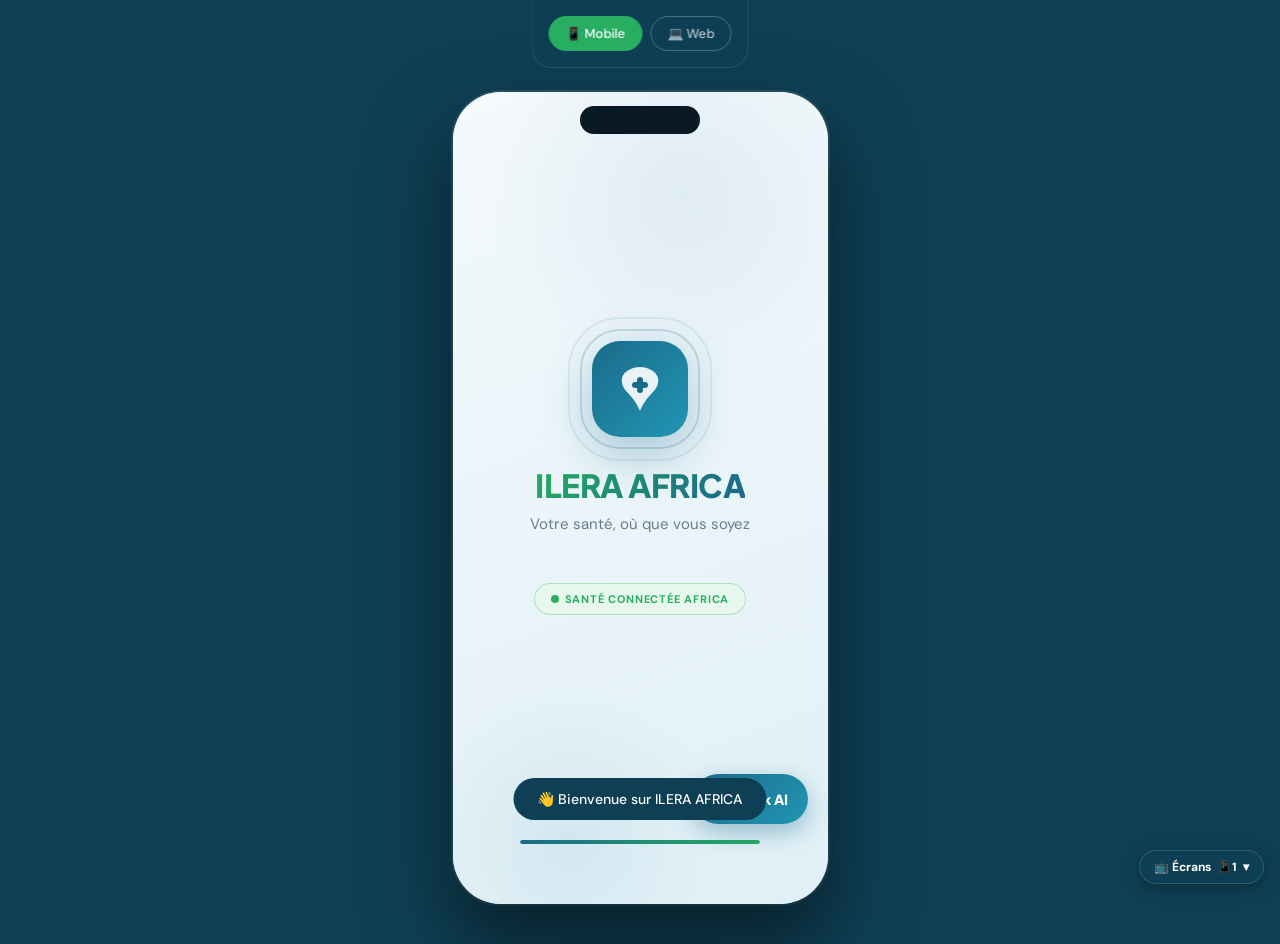
==== index.html @ 20b2994f "correction" ====
<!DOCTYPE html>
<html lang="fr">
<head>
<meta charset="UTF-8">
<meta name="viewport" content="width=device-width, initial-scale=1.0">
<title>ILERA AFRICA</title>
<link href="https://fonts.googleapis.com/css2?family=Plus+Jakarta+Sans:wght@400;500;600;700;800&family=DM+Sans:wght@400;500;600&display=swap" rel="stylesheet">
<style>
  /* ============================================================
     DESIGN TOKENS — ILERA AFRICA v2
  ============================================================ */
  :root {
    /* Brand */
    --primary: #1A6B8A;
    --primary-dark: #0F3F54;
    --primary-light: #E8F4F8;
    --secondary: #27AE60;
    --secondary-light: #E8F7EE;
    --medecin: #0D3B2E;
    --medecin-light: #E8F7EE;
    --livreur: #F39C12;
    --livreur-light: #FEF9EE;
    --alert: #E74C3C;
    --warning: #F39C12;

    /* Surfaces */
    --bg: #F4F9FC;
    --card: #FFFFFF;
    --card-hover: #F8FBFD;

    /* Text */
    --text: #1A2332;
    --text-muted: #6B7A8D;
    --text-light: #A8B4C0;

    /* Borders */
    --border: #E2ECF2;
    --border-strong: #C5D8E4;

    /* Shadows */
    --shadow-xs: 0 1px 4px rgba(0,0,0,0.06);
    --shadow: 0 2px 12px rgba(0,0,0,0.08);
    --shadow-lg: 0 8px 32px rgba(26,107,138,0.15);
    --shadow-xl: 0 16px 48px rgba(0,0,0,0.18);

    /* Spacing scale */
    --sp-1: 4px; --sp-2: 8px; --sp-3: 12px; --sp-4: 16px;
    --sp-5: 20px; --sp-6: 24px; --sp-8: 32px; --sp-10: 40px;

    /* Type scale */
    --text-xs: 10px; --text-sm: 12px; --text-base: 14px;
    --text-md: 16px; --text-lg: 18px; --text-xl: 22px;
    --text-2xl: 28px; --text-3xl: 36px;

    /* Radius */
    --r-sm: 8px; --r-md: 12px; --r-lg: 16px; --r-xl: 20px; --r-full: 9999px;

    /* Transitions */
    --ease: cubic-bezier(0.34,1.56,0.64,1);
    --ease-out: cubic-bezier(0.16,1,0.3,1);
    --dur-fast: 150ms;
    --dur: 250ms;
    --dur-slow: 400ms;

    /* Dark mode base (light default) */
    --dm-bg: #F4F9FC;
    --dm-card: #FFFFFF;
    --dm-text: #1A2332;
    --dm-muted: #6B7A8D;
    --dm-border: #E2ECF2;
    --dm-nav: #0F3F54;
  }

  /* DARK MODE */
  @media (prefers-color-scheme: dark) {
    :root {
      --bg: #0D1117;
      --card: #161B22;
      --card-hover: #1C2128;
      --text: #E6EDF3;
      --text-muted: #8B949E;
      --text-light: #6E7681;
      --border: #30363D;
      --border-strong: #484F58;
      --shadow-xs: 0 1px 4px rgba(0,0,0,0.3);
      --shadow: 0 2px 12px rgba(0,0,0,0.4);
      --shadow-lg: 0 8px 32px rgba(0,0,0,0.5);
      --primary-light: #0D2B38;
      --secondary-light: #0A2418;
      --dm-bg: #0D1117;
      --dm-card: #161B22;
      --dm-text: #E6EDF3;
      --dm-muted: #8B949E;
      --dm-border: #30363D;
      --dm-nav: #010409;
    }
  }

  /* ============================================================
     GLOBAL RESETS + MICRO-INTERACTIONS
  ============================================================ */

  * { box-sizing: border-box; margin: 0; padding: 0; }

  /* ── Global hover & active states ── */
  button { cursor: pointer; }
  button:active { transform: scale(0.97); }

  /* All interactive card-like elements */
  [onclick], [data-nav] {
    cursor: pointer;
    transition: transform var(--dur-fast) var(--ease-out),
                box-shadow var(--dur-fast) ease,
                background var(--dur-fast) ease;
  }
  [onclick]:hover { transform: translateY(-1px); }
  [onclick]:active { transform: scale(0.98); }

  /* All buttons global hover */
  button:hover { filter: brightness(1.06); }

  /* Input focus rings */
  input:focus, select:focus, textarea:focus {
    outline: 2px solid var(--primary);
    outline-offset: 1px;
  }

  /* ── Dark mode surfaces ── */
  @media (prefers-color-scheme: dark) {
    body { background: #010409; }
    .mobile-frame { background: var(--bg); }
    .web-frame { background: var(--bg); }
    .screen { background: var(--bg) !important; }
    .device-switcher { background: rgba(1,4,9,0.96); }
    .screen-nav { background: rgba(1,4,9,0.96); }
    input, select, textarea {
      background: var(--card);
      color: var(--text);
      border-color: var(--border);
    }
  }

  /* ── Skeleton loader animation ── */
  @keyframes shimmer {
    0% { background-position: -400px 0; }
    100% { background-position: 400px 0; }
  }
  .skeleton {
    background: linear-gradient(90deg, var(--border) 25%, var(--card-hover) 50%, var(--border) 75%);
    background-size: 800px 100%;
    animation: shimmer 1.4s ease-in-out infinite;
    border-radius: var(--r-sm);
  }

  /* ── Smooth card hover ── */
  .card-hover-lift {
    transition: transform var(--dur-fast) var(--ease-out), box-shadow var(--dur-fast) ease;
  }
  .card-hover-lift:hover {
    transform: translateY(-2px);
    box-shadow: var(--shadow-lg);
  }

  /* ── Status badges ── */
  .badge-success { background: var(--secondary-light); color: var(--secondary); border-radius: var(--r-full); padding: 3px 10px; font-size: 11px; font-weight: 700; }
  .badge-warning { background: #FEF9EE; color: var(--warning); border-radius: var(--r-full); padding: 3px 10px; font-size: 11px; font-weight: 700; }
  .badge-danger  { background: #FEF0EE; color: var(--alert); border-radius: var(--r-full); padding: 3px 10px; font-size: 11px; font-weight: 700; }
  .badge-info    { background: var(--primary-light); color: var(--primary); border-radius: var(--r-full); padding: 3px 10px; font-size: 11px; font-weight: 700; }

  /* ── Smooth scroll inside screens ── */
  .screen { scroll-behavior: smooth; -webkit-overflow-scrolling: touch; }

  /* ── Pulse dot ── */
  @keyframes blink { 0%,100%{opacity:1} 50%{opacity:0.3} }
  .pulse-dot { animation: blink 1.5s ease-in-out infinite; }

  /* ── Chart bar animation ── */
  @keyframes growBar { from { transform: scaleY(0); } to { transform: scaleY(1); } }
  .chart-bar { transform-origin: bottom; animation: growBar 0.6s var(--ease-out) both; }

  /* ── Modal overlay ── */
  .modal-overlay {
    position: absolute; inset: 0; background: rgba(0,0,0,0.5);
    display: flex; align-items: flex-end; justify-content: center;
    z-index: 500; border-radius: 48px; overflow: hidden;
    opacity: 0; pointer-events: none;
    transition: opacity var(--dur) ease;
  }
  .modal-overlay.open { opacity: 1; pointer-events: all; }
  .modal-sheet {
    background: var(--card); border-radius: 24px 24px 0 0;
    padding: 8px 20px 32px; width: 100%; max-height: 80%;
    overflow-y: auto; transform: translateY(100%);
    transition: transform var(--dur-slow) var(--ease-out);
  }
  .modal-overlay.open .modal-sheet { transform: translateY(0); }
  .modal-handle { width: 36px; height: 4px; background: var(--border); border-radius: 2px; margin: 8px auto 16px; }

  /* ── Swipe gesture indicator ── */
  .swipe-hint { 
    position: absolute; bottom: 90px; left: 50%; transform: translateX(-50%);
    background: rgba(0,0,0,0.5); color: #fff; font-size: 11px; 
    padding: 4px 12px; border-radius: 20px; pointer-events: none;
    animation: fadeInOut 2s ease-in-out forwards;
  }
  @keyframes fadeInOut { 0%{opacity:0} 20%{opacity:1} 80%{opacity:1} 100%{opacity:0} }

  /* ── Premium Medicine Cards ── */
  .med-card-premium {
    background: var(--card);
    border-radius: 20px;
    padding: 16px;
    box-shadow: var(--shadow);
    border: 1px solid var(--border);
    transition: all 0.3s var(--ease-out);
    position: relative;
    overflow: hidden;
  }
  .med-card-premium:hover {
    transform: translateY(-4px);
    box-shadow: 0 12px 32px rgba(26,107,138,0.12);
    border-color: var(--primary);
  }
  .med-card-premium .img-container {
    width: 100%;
    height: 120px;
    background: linear-gradient(135deg, #F4F9FC, #E0F0F7);
    border-radius: 14px;
    display: flex;
    align-items: center;
    justify-content: center;
    margin-bottom: 12px;
  }
  .med-card-premium .price {
    font-family: 'Plus Jakarta Sans', sans-serif;
    font-size: 16px;
    font-weight: 800;
    color: var(--primary);
  }
  .med-card-premium .add-btn {
    position: absolute;
    bottom: 12px;
    right: 12px;
    width: 34px;
    height: 34px;
    background: var(--primary);
    color: #fff;
    border: none;
    border-radius: 10px;
    display: flex;
    align-items: center;
    justify-content: center;
    font-size: 20px;
    box-shadow: 0 4px 12px rgba(26,107,138,0.3);
  }

  /* ── Filter Modal Styles ── */
  .filter-section { margin-bottom: 20px; }
  .filter-label { font-size: 13px; font-weight: 700; color: var(--text); margin-bottom: 10px; display: block; }
  .filter-grid { display: grid; grid-template-columns: 1fr 1fr; gap: 8px; }
  .filter-chip {
    padding: 10px;
    background: var(--bg);
    border: 1.5px solid var(--border);
    border-radius: 12px;
    font-size: 12px;
    font-weight: 600;
    color: var(--text-muted);
    text-align: center;
    cursor: pointer;
    transition: all 0.2s;
  }
  .filter-chip.active {
    background: var(--primary-light);
    border-color: var(--primary);
    color: var(--primary);
  }

  /* ── prefers-reduced-motion ── */
  @media (prefers-reduced-motion: reduce) {
    *, *::before, *::after {
      animation-duration: 0.01ms !important;
      animation-iteration-count: 1 !important;
      transition-duration: 0.01ms !important;
    }
  }


  body {
    font-family: 'DM Sans', sans-serif;
    background: #0F3F54;
    min-height: 100vh;
    display: flex;
    flex-direction: column;
    align-items: center;
  }

  /* ===== DEVICE SWITCHER ===== */
  .device-switcher {
    display: flex;
    gap: 8px;
    padding: 16px;
    z-index: 100;
    position: fixed;
    top: 0;
    left: 50%;
    transform: translateX(-50%);
    background: rgba(15,63,84,0.95);
    border-radius: 0 0 20px 20px;
    backdrop-filter: blur(10px);
    border: 1px solid rgba(255,255,255,0.1);
    border-top: none;
  }

  .switch-btn {
    padding: 8px 16px;
    border-radius: 50px;
    border: 1.5px solid rgba(255,255,255,0.25);
    background: transparent;
    color: rgba(255,255,255,0.7);
    font-family: 'DM Sans', sans-serif;
    font-size: 13px;
    font-weight: 500;
    cursor: pointer;
    transition: all 0.3s;
  }
  .switch-btn.active {
    background: var(--secondary);
    border-color: var(--secondary);
    color: #fff;
  }

  /* ===== SCREEN NAV ===== */
  .screen-nav {
    display: none; /* hidden — replaced by JS-built panel */
  }

  /* ===== SCREEN PICKER (remplace screen-nav) ===== */
  #screen-picker-toggle {
    position: fixed;
    bottom: 16px;
    right: 16px;
    background: rgba(15,63,84,0.96);
    border: 1px solid rgba(255,255,255,0.15);
    color: #fff;
    padding: 8px 14px;
    border-radius: 50px;
    font-family: 'DM Sans', sans-serif;
    font-size: 12px;
    font-weight: 700;
    cursor: pointer;
    z-index: 200;
    backdrop-filter: blur(10px);
    display: flex;
    align-items: center;
    gap: 6px;
    box-shadow: 0 4px 16px rgba(0,0,0,0.3);
    transition: all 0.2s;
  }
  #screen-picker-toggle:hover { background: rgba(26,107,138,0.9); }

  #screen-picker {
    position: fixed;
    bottom: 56px;
    right: 16px;
    width: 380px;
    max-height: 70vh;
    background: rgba(13,20,30,0.97);
    border: 1px solid rgba(255,255,255,0.1);
    border-radius: 16px;
    backdrop-filter: blur(16px);
    z-index: 199;
    display: none;
    flex-direction: column;
    overflow: hidden;
    box-shadow: 0 16px 48px rgba(0,0,0,0.5);
  }
  #screen-picker.open { display: flex; }

  #screen-picker-header {
    padding: 12px 16px;
    border-bottom: 1px solid rgba(255,255,255,0.08);
    display: flex;
    justify-content: space-between;
    align-items: center;
    flex-shrink: 0;
  }
  #screen-picker-header span {
    font-family: 'Plus Jakarta Sans', sans-serif;
    font-size: 13px;
    font-weight: 700;
    color: rgba(255,255,255,0.9);
  }
  #screen-picker-close {
    background: rgba(255,255,255,0.1);
    border: none;
    color: rgba(255,255,255,0.6);
    width: 24px; height: 24px;
    border-radius: 50%;
    cursor: pointer;
    font-size: 12px;
    display: flex; align-items: center; justify-content: center;
  }

  #screen-picker-body {
    overflow-y: auto;
    padding: 12px 14px;
    display: flex;
    flex-direction: column;
    gap: 10px;
  }
  #screen-picker-body::-webkit-scrollbar { width: 4px; }
  #screen-picker-body::-webkit-scrollbar-thumb { background: rgba(255,255,255,0.15); border-radius: 2px; }

  .sp-section-label {
    font-family: 'DM Sans', sans-serif;
    font-size: 10px;
    font-weight: 700;
    color: rgba(255,255,255,0.35);
    letter-spacing: 1px;
    text-transform: uppercase;
    margin-bottom: 2px;
  }
  .sp-dots {
    display: flex;
    flex-wrap: wrap;
    gap: 4px;
  }
  .nav-dot {
    width: 30px;
    height: 30px;
    border-radius: 8px;
    border: 1px solid rgba(255,255,255,0.15);
    background: rgba(255,255,255,0.05);
    color: rgba(255,255,255,0.6);
    font-size: 10px;
    font-weight: 600;
    cursor: pointer;
    transition: all 0.15s;
    display: flex;
    align-items: center;
    justify-content: center;
    font-family: 'DM Sans', sans-serif;
  }
  .nav-dot:hover { background: rgba(26,107,138,0.5); color: #fff; border-color: #1A6B8A; }
  .nav-dot.active {
    background: var(--primary);
    border-color: var(--primary);
    color: #fff;
    box-shadow: 0 0 0 2px rgba(26,107,138,0.4);
  }
  /* couleurs par flow */
  .nav-dot[data-flow="patient"]:hover      { background: rgba(26,107,138,0.5); border-color: #1A6B8A; }
  .nav-dot[data-flow="pharmacist"]:hover   { background: rgba(39,174,96,0.4);  border-color: #27AE60; }
  .nav-dot[data-flow="medecin"]:hover      { background: rgba(13,59,46,0.6);   border-color: #0D3B2E; }
  .nav-dot[data-flow="livreur"]:hover      { background: rgba(243,156,18,0.4); border-color: #F39C12; }
  .nav-dot[data-flow="admin"]:hover        { background: rgba(231,76,60,0.4);  border-color: #E74C3C; }
  .nav-dot[data-flow="technique"]:hover    { background: rgba(139,92,246,0.4); border-color: #8B5CF6; }

  /* ===== VIEWPORT ===== */
  .viewport {
    margin-top: 72px;
    margin-bottom: 20px;
    display: flex;
    justify-content: center;
    align-items: center;
    min-height: calc(100vh - 144px);
    padding: 20px;
  }

  /* ===== MOBILE FRAME ===== */
  .mobile-frame {
    width: 375px;
    height: 812px;
    background: var(--bg);
    border-radius: 48px;
    overflow: hidden;
    position: relative;
    box-shadow: 0 40px 80px rgba(0,0,0,0.5), 0 0 0 2px rgba(255,255,255,0.1), inset 0 0 0 2px rgba(0,0,0,0.3);
    flex-shrink: 0;
  }

  .mobile-frame::before {
    content: '';
    position: absolute;
    top: 14px;
    left: 50%;
    transform: translateX(-50%);
    width: 120px;
    height: 28px;
    background: #0a1a24;
    border-radius: 50px;
    z-index: 200;
  }

  /* ===== WEB FRAME ===== */
  .web-frame {
    width: min(1200px, calc(100vw - 40px));
    height: 800px;
    background: var(--bg);
    border-radius: 16px;
    overflow: hidden;
    position: relative;
    box-shadow: 0 40px 80px rgba(0,0,0,0.5);
    flex-shrink: 0;
  }

  .web-browser-bar {
    height: 44px;
    background: #1e2a35;
    display: flex;
    align-items: center;
    padding: 0 16px;
    gap: 8px;
    flex-shrink: 0;
  }
  .browser-dot { width: 12px; height: 12px; border-radius: 50%; }
  .browser-dot.red { background: #FF5F56; }
  .browser-dot.yellow { background: #FFBD2E; }
  .browser-dot.green { background: #27C93F; }
  .browser-url {
    flex: 1;
    height: 26px;
    background: rgba(255,255,255,0.08);
    border-radius: 6px;
    margin: 0 8px;
    display: flex;
    align-items: center;
    padding: 0 10px;
    color: rgba(255,255,255,0.5);
    font-size: 12px;
    font-family: 'DM Sans', sans-serif;
  }
  .browser-content {
    height: calc(100% - 44px);
    overflow-y: auto;
    overflow-x: hidden;
  }

  /* ===== SCREENS CONTAINER ===== */
  .screen {
    display: none;
    width: 100%;
    height: 100%;
    overflow-y: auto;
    overflow-x: hidden;
    position: relative;
  }
  .screen.active { display: flex; flex-direction: column; overflow: hidden; }

  /* ========================================
     SCREEN 1 — SPLASH
  ======================================== */
  #screen1 {
    background: linear-gradient(160deg, #F4F9FC 0%, #E0F0F7 100%);
    justify-content: center;
    align-items: center;
  }

  .splash-container {
    display: flex;
    flex-direction: column;
    align-items: center;
    justify-content: center;
    height: 100%;
    padding: 40px 32px;
    position: relative;
  }

  .splash-bg-circle {
    position: absolute;
    border-radius: 50%;
    background: radial-gradient(circle, rgba(26,107,138,0.08) 0%, transparent 70%);
  }
  .splash-bg-circle.c1 { width: 400px; height: 400px; top: -100px; right: -100px; }
  .splash-bg-circle.c2 { width: 300px; height: 300px; bottom: -80px; left: -80px; }

  .splash-logo-wrap {
    position: relative;
    margin-bottom: 28px;
  }

  .splash-logo-icon {
    width: 96px;
    height: 96px;
    background: linear-gradient(135deg, var(--primary) 0%, #2196B3 100%);
    border-radius: 28px;
    display: flex;
    align-items: center;
    justify-content: center;
    box-shadow: 0 16px 48px rgba(26,107,138,0.35);
    animation: logoFloat 3s ease-in-out infinite;
  }

  @keyframes logoFloat {
    0%, 100% { transform: translateY(0); }
    50% { transform: translateY(-8px); }
  }

  .splash-logo-icon svg { width: 52px; height: 52px; }

  .splash-pulse {
    position: absolute;
    inset: -12px;
    border-radius: 40px;
    border: 2px solid rgba(26,107,138,0.2);
    animation: pulse 2s ease-in-out infinite;
  }
  .splash-pulse:nth-child(2) {
    inset: -24px;
    border-radius: 52px;
    animation-delay: 0.5s;
    border-color: rgba(26,107,138,0.1);
  }

  @keyframes pulse {
    0% { opacity: 0; transform: scale(0.95); }
    50% { opacity: 1; }
    100% { opacity: 0; transform: scale(1.05); }
  }

  .splash-brand {
    font-family: 'Plus Jakarta Sans', sans-serif;
    font-size: 32px;
    font-weight: 800;
    color: var(--primary);
    letter-spacing: -0.5px;
    margin-bottom: 8px;
  }

  .splash-tagline {
    font-size: 15px;
    color: var(--text-muted);
    text-align: center;
    line-height: 1.5;
    max-width: 220px;
    margin-bottom: 48px;
  }

  .splash-badge {
    display: flex;
    align-items: center;
    gap: 6px;
    background: var(--secondary-light);
    border: 1.5px solid rgba(39,174,96,0.3);
    border-radius: 50px;
    padding: 8px 16px;
    margin-bottom: 40px;
  }
  .splash-badge-dot { width: 8px; height: 8px; background: var(--secondary); border-radius: 50%; }
  .splash-badge span { font-size: 11px; font-weight: 700; color: var(--secondary); letter-spacing: 0.8px; }

  .splash-loader {
    width: 240px;
    height: 4px;
    background: rgba(26,107,138,0.12);
    border-radius: 50px;
    overflow: hidden;
    position: absolute;
    bottom: 60px;
  }
  .splash-loader-bar {
    height: 100%;
    background: linear-gradient(90deg, var(--primary), var(--secondary));
    border-radius: 50px;
    animation: loadBar 2.5s ease-in-out infinite;
  }
  @keyframes loadBar {
    0% { width: 0%; }
    70% { width: 90%; }
    100% { width: 100%; }
  }

  /* ========================================
     SCREEN 2/3/4 — ONBOARDING
  ======================================== */
  .onboarding-screen {
    background: #fff;
    height: 100%;
    display: flex;
    flex-direction: column;
  }

  .onboarding-header {
    display: flex;
    justify-content: space-between;
    align-items: center;
    padding: 60px 24px 0;
  }

  .skip-btn {
    font-size: 14px;
    color: var(--text-muted);
    background: none;
    border: none;
    cursor: pointer;
    font-family: 'DM Sans', sans-serif;
    font-weight: 500;
    padding: 4px 8px;
  }

  .ob-logo {
    font-family: 'Plus Jakarta Sans', sans-serif;
    font-size: 16px;
    font-weight: 700;
    color: var(--primary);
  }

  .onboarding-illustration {
    flex: 1;
    display: flex;
    align-items: center;
    justify-content: center;
    padding: 24px;
    position: relative;
  }

  .ob-illus-bg {
    width: 240px;
    height: 240px;
    border-radius: 50%;
    background: var(--primary-light);
    display: flex;
    align-items: center;
    justify-content: center;
    position: relative;
    overflow: hidden;
  }

  .ob-illus-bg::before {
    content: '';
    position: absolute;
    inset: 0;
    background: radial-gradient(circle at 30% 30%, rgba(26,107,138,0.15) 0%, transparent 60%);
  }

  .ob-illus-svg { width: 140px; height: 140px; }

  .onboarding-content {
    padding: 0 32px 24px;
  }

  .ob-title {
    font-family: 'Plus Jakarta Sans', sans-serif;
    font-size: 26px;
    font-weight: 800;
    color: var(--text);
    line-height: 1.25;
    margin-bottom: 12px;
  }

  .ob-subtitle {
    font-size: 15px;
    color: var(--text-muted);
    line-height: 1.6;
    margin-bottom: 32px;
  }

  .ob-dots {
    display: flex;
    gap: 8px;
    justify-content: center;
    margin-bottom: 24px;
  }

  .ob-dot {
    height: 8px;
    border-radius: 50px;
    background: rgba(26,107,138,0.15);
    transition: all 0.4s cubic-bezier(0.34,1.56,0.64,1);
  }
  .ob-dot.active { background: var(--primary); width: 24px; }
  .ob-dot:not(.active) { width: 8px; }

  .ob-btn {
    width: 100%;
    padding: 16px;
    background: linear-gradient(135deg, var(--primary) 0%, #2196B3 100%);
    color: #fff;
    border: none;
    border-radius: 50px;
    font-family: 'Plus Jakarta Sans', sans-serif;
    font-size: 16px;
    font-weight: 700;
    cursor: pointer;
    transition: all 0.3s;
    box-shadow: 0 8px 24px rgba(26,107,138,0.35);
    display: flex;
    align-items: center;
    justify-content: center;
    gap: 8px;
  }
  .ob-btn:hover { transform: translateY(-2px); box-shadow: 0 12px 32px rgba(26,107,138,0.45); }
  .ob-btn:active { transform: translateY(0); }

  .ob-btn.secondary {
    background: linear-gradient(135deg, var(--secondary) 0%, #2ecc71 100%);
    box-shadow: 0 8px 24px rgba(39,174,96,0.35);
  }

  /* Float decorations */
  .ob-float {
    position: absolute;
    border-radius: 50%;
    animation: floatAround 4s ease-in-out infinite;
  }
  @keyframes floatAround {
    0%, 100% { transform: translate(0,0) rotate(0deg); }
    33% { transform: translate(5px,-8px) rotate(5deg); }
    66% { transform: translate(-5px,5px) rotate(-5deg); }
  }

  /* ========================================
     SCREEN 5 — LOGIN
  ======================================== */
  .login-screen {
    background: linear-gradient(180deg, var(--primary-light) 0%, #fff 40%);
    height: 100%;
    overflow-y: auto;
    display: flex;
    flex-direction: column;
  }

  .login-top {
    padding: 70px 32px 32px;
    text-align: center;
  }

  .login-logo {
    display: inline-flex;
    align-items: center;
    gap: 10px;
    margin-bottom: 28px;
  }

  .login-logo-icon {
    width: 44px;
    height: 44px;
    background: linear-gradient(135deg, var(--primary), #2196B3);
    border-radius: 14px;
    display: flex;
    align-items: center;
    justify-content: center;
  }

  .login-logo-text {
    font-family: 'Plus Jakarta Sans', sans-serif;
    font-size: 20px;
    font-weight: 800;
    color: var(--primary);
  }

  .login-title {
    font-family: 'Plus Jakarta Sans', sans-serif;
    font-size: 22px;
    font-weight: 700;
    color: var(--text);
    line-height: 1.3;
    margin-bottom: 6px;
  }

  .login-subtitle {
    font-size: 14px;
    color: var(--text-muted);
  }

  .login-form {
    padding: 0 24px 24px;
    flex: 1;
  }

  .field-group {
    margin-bottom: 16px;
  }

  .field-label {
    font-size: 12px;
    font-weight: 600;
    color: var(--text-muted);
    letter-spacing: 0.5px;
    text-transform: uppercase;
    margin-bottom: 6px;
    display: block;
  }

  .field-wrap {
    position: relative;
  }

  .field-prefix {
    position: absolute;
    left: 16px;
    top: 50%;
    transform: translateY(-50%);
    font-size: 14px;
    font-weight: 600;
    color: var(--primary);
    background: var(--primary-light);
    padding: 4px 8px;
    border-radius: 6px;
  }

  .field-input {
    width: 100%;
    padding: 15px 16px;
    background: #fff;
    border: 1.5px solid var(--border);
    border-radius: 14px;
    font-family: 'DM Sans', sans-serif;
    font-size: 15px;
    color: var(--text);
    outline: none;
    transition: all 0.3s;
    appearance: none;
  }
  .field-input.with-prefix { padding-left: 72px; }
  .field-input:focus {
    border-color: var(--primary);
    box-shadow: 0 0 0 4px rgba(26,107,138,0.1);
  }
  .field-input::placeholder { color: rgba(107,122,141,0.5); }

  .otp-wrap {
    display: flex;
    gap: 8px;
  }
  .otp-input {
    width: 44px;
    height: 52px;
    background: #fff;
    border: 1.5px solid var(--border);
    border-radius: 12px;
    font-family: 'Plus Jakarta Sans', sans-serif;
    font-size: 20px;
    font-weight: 700;
    color: var(--primary);
    text-align: center;
    outline: none;
    transition: all 0.3s;
    flex-shrink: 0;
  }
  .otp-input:focus {
    border-color: var(--primary);
    box-shadow: 0 0 0 4px rgba(26,107,138,0.1);
    transform: scale(1.05);
  }

  .resend-link {
    font-size: 13px;
    color: var(--primary);
    text-decoration: none;
    font-weight: 600;
    display: block;
    text-align: right;
    margin-top: 8px;
    cursor: pointer;
  }

  .cta-btn {
    width: 100%;
    padding: 17px;
    background: linear-gradient(135deg, var(--primary) 0%, #2196B3 100%);
    color: #fff;
    border: none;
    border-radius: 50px;
    font-family: 'Plus Jakarta Sans', sans-serif;
    font-size: 16px;
    font-weight: 700;
    cursor: pointer;
    margin-top: 8px;
    margin-bottom: 20px;
    box-shadow: 0 8px 24px rgba(26,107,138,0.3);
    transition: all 0.3s;
    position: relative;
    overflow: hidden;
  }
  .cta-btn::after {
    content: '';
    position: absolute;
    inset: 0;
    background: linear-gradient(135deg, transparent 0%, rgba(255,255,255,0.1) 100%);
  }
  .cta-btn:hover { transform: translateY(-2px); box-shadow: 0 12px 32px rgba(26,107,138,0.4); }
  .cta-btn:active { transform: translateY(0); }

  .login-link {
    text-align: center;
    font-size: 14px;
    color: var(--text-muted);
    margin-bottom: 12px;
  }
  .login-link a {
    color: var(--primary);
    font-weight: 600;
    text-decoration: none;
    cursor: pointer;
  }

  .legal-note {
    text-align: center;
    font-size: 11px;
    color: rgba(107,122,141,0.7);
    padding: 0 8px;
    line-height: 1.6;
  }
  .legal-note a { color: var(--primary); text-decoration: none; }

  /* ======== WEB SCREENS ======== */
  .web-screen {
    display: none;
    height: 100%;
    flex-direction: column;
    background: var(--bg);
    overflow: hidden;
  }
  .web-screen.active { display: flex; }

  /* WEB LANDING */
  .web-nav {
    background: #fff;
    height: 64px;
    display: flex;
    align-items: center;
    padding: 0 48px;
    border-bottom: 1px solid var(--border);
    flex-shrink: 0;
    gap: 32px;
    position: sticky;
    top: 0;
    z-index: 10;
  }

  .web-nav-logo {
    display: flex;
    align-items: center;
    gap: 10px;
    margin-right: auto;
  }

  .web-nav-logo-icon {
    width: 36px;
    height: 36px;
    background: linear-gradient(135deg, var(--primary), #2196B3);
    border-radius: 10px;
    display: flex;
    align-items: center;
    justify-content: center;
  }

  .web-nav-logo-text {
    font-family: 'Plus Jakarta Sans', sans-serif;
    font-size: 18px;
    font-weight: 800;
    color: var(--primary);
  }

  .web-nav-link {
    font-size: 14px;
    font-weight: 500;
    color: var(--text-muted);
    text-decoration: none;
    cursor: pointer;
    transition: color 0.2s;
  }
  .web-nav-link:hover { color: var(--primary); }

  .web-nav-btn {
    padding: 10px 24px;
    background: linear-gradient(135deg, var(--primary), #2196B3);
    color: #fff;
    border: none;
    border-radius: 50px;
    font-family: 'DM Sans', sans-serif;
    font-size: 14px;
    font-weight: 600;
    cursor: pointer;
    transition: all 0.3s;
    box-shadow: 0 4px 12px rgba(26,107,138,0.25);
  }
  .web-nav-btn:hover { transform: translateY(-1px); }

  .web-body { flex: 1; overflow-y: auto; }

  /* Hero */
  .hero {
    display: grid;
    grid-template-columns: 1fr 1fr;
    gap: 60px;
    padding: 80px 80px 60px;
    background: linear-gradient(135deg, var(--bg) 0%, #E0F0F7 100%);
    min-height: 480px;
    align-items: center;
    position: relative;
    overflow: hidden;
  }

  .hero::before {
    content: '';
    position: absolute;
    top: -100px;
    right: 200px;
    width: 400px;
    height: 400px;
    border-radius: 50%;
    background: radial-gradient(circle, rgba(26,107,138,0.08) 0%, transparent 70%);
  }

  .hero-badge {
    display: inline-flex;
    align-items: center;
    gap: 6px;
    background: var(--secondary-light);
    border: 1.5px solid rgba(39,174,96,0.3);
    border-radius: 50px;
    padding: 6px 14px;
    margin-bottom: 20px;
  }
  .hero-badge-dot { width: 7px; height: 7px; background: var(--secondary); border-radius: 50%; animation: blink 1.5s ease-in-out infinite; }
  @keyframes blink { 0%,100%{opacity:1}50%{opacity:0.3} }
  .hero-badge span { font-size: 12px; font-weight: 700; color: var(--secondary); letter-spacing: 0.5px; }

  .hero-title {
    font-family: 'Plus Jakarta Sans', sans-serif;
    font-size: 42px;
    font-weight: 800;
    color: var(--text);
    line-height: 1.15;
    letter-spacing: -0.5px;
    margin-bottom: 18px;
  }
  .hero-title span { color: var(--primary); }

  .hero-sub {
    font-size: 17px;
    color: var(--text-muted);
    line-height: 1.65;
    margin-bottom: 36px;
    max-width: 420px;
  }

  .hero-btns { display: flex; gap: 12px; align-items: center; flex-wrap: wrap; }

  .hero-cta {
    padding: 16px 32px;
    background: linear-gradient(135deg, var(--primary), #2196B3);
    color: #fff;
    border: none;
    border-radius: 50px;
    font-family: 'Plus Jakarta Sans', sans-serif;
    font-size: 15px;
    font-weight: 700;
    cursor: pointer;
    box-shadow: 0 8px 24px rgba(26,107,138,0.35);
    transition: all 0.3s;
    display: flex;
    align-items: center;
    gap: 8px;
  }
  .hero-cta:hover { transform: translateY(-2px); box-shadow: 0 12px 32px rgba(26,107,138,0.45); }

  .hero-ghost {
    padding: 14px 28px;
    background: transparent;
    color: var(--primary);
    border: 2px solid var(--primary);
    border-radius: 50px;
    font-family: 'DM Sans', sans-serif;
    font-size: 15px;
    font-weight: 600;
    cursor: pointer;
    transition: all 0.3s;
  }
  .hero-ghost:hover { background: var(--primary-light); }

  .hero-visual {
    display: flex;
    justify-content: center;
    align-items: center;
    position: relative;
  }

  .hero-phone-mockup {
    width: 220px;
    height: 400px;
    background: linear-gradient(160deg, var(--primary) 0%, var(--primary-dark) 100%);
    border-radius: 36px;
    box-shadow: 0 32px 64px rgba(26,107,138,0.4), 0 0 0 8px rgba(26,107,138,0.1);
    position: relative;
    display: flex;
    align-items: center;
    justify-content: center;
    overflow: hidden;
  }

  .hero-phone-inner {
    width: 90%;
    height: 90%;
    background: var(--bg);
    border-radius: 28px;
    padding: 16px;
    display: flex;
    flex-direction: column;
    gap: 8px;
  }

  .phone-ui-bar {
    height: 28px;
    background: var(--primary);
    border-radius: 8px;
    opacity: 0.9;
  }

  .phone-ui-card {
    background: #fff;
    border-radius: 10px;
    padding: 8px;
    box-shadow: 0 2px 8px rgba(0,0,0,0.06);
  }

  .phone-ui-line {
    height: 8px;
    border-radius: 4px;
    background: rgba(26,107,138,0.15);
    margin-bottom: 4px;
  }
  .phone-ui-line:last-child { width: 60%; }

  .hero-float-card {
    position: absolute;
    background: #fff;
    border-radius: 16px;
    padding: 12px 16px;
    box-shadow: 0 8px 24px rgba(0,0,0,0.12);
    display: flex;
    align-items: center;
    gap: 10px;
    animation: floatCard 3s ease-in-out infinite;
  }
  @keyframes floatCard {
    0%,100%{transform:translateY(0)}
    50%{transform:translateY(-8px)}
  }

  .hero-float-card.fc1 { top: 20px; right: -20px; animation-delay: 0s; }
  .hero-float-card.fc2 { bottom: 40px; left: -20px; animation-delay: 1s; }

  .fc-icon { width: 36px; height: 36px; border-radius: 10px; display: flex; align-items: center; justify-content: center; font-size: 18px; }
  .fc-icon.green { background: var(--secondary-light); }
  .fc-icon.blue { background: var(--primary-light); }
  .fc-text { font-size: 12px; }
  .fc-text strong { display: block; font-family: 'Plus Jakarta Sans', sans-serif; font-weight: 700; color: var(--text); }
  .fc-text span { color: var(--text-muted); }

  /* Features */
  .features-row {
    display: grid;
    grid-template-columns: repeat(3, 1fr);
    gap: 1px;
    background: var(--border);
    border-top: 1px solid var(--border);
  }

  .feature-item {
    background: #fff;
    padding: 36px 40px;
    display: flex;
    align-items: flex-start;
    gap: 20px;
  }

  .feature-icon {
    width: 52px;
    height: 52px;
    border-radius: 16px;
    display: flex;
    align-items: center;
    justify-content: center;
    font-size: 24px;
    flex-shrink: 0;
  }
  .feature-icon.blue { background: var(--primary-light); }
  .feature-icon.green { background: var(--secondary-light); }
  .feature-icon.orange { background: rgba(243,156,18,0.1); }

  .feature-text h3 {
    font-family: 'Plus Jakarta Sans', sans-serif;
    font-size: 16px;
    font-weight: 700;
    color: var(--text);
    margin-bottom: 6px;
  }
  .feature-text p { font-size: 14px; color: var(--text-muted); line-height: 1.5; }

  /* CTA Banner */
  .cta-banner {
    background: linear-gradient(135deg, var(--primary-dark) 0%, var(--primary) 100%);
    padding: 56px 80px;
    display: flex;
    justify-content: space-between;
    align-items: center;
    gap: 32px;
  }
  .cta-banner-text h2 {
    font-family: 'Plus Jakarta Sans', sans-serif;
    font-size: 28px;
    font-weight: 800;
    color: #fff;
    margin-bottom: 8px;
  }
  .cta-banner-text p { color: rgba(255,255,255,0.7); font-size: 15px; }
  .cta-banner-btn {
    padding: 16px 36px;
    background: #fff;
    color: var(--primary);
    border: none;
    border-radius: 50px;
    font-family: 'Plus Jakarta Sans', sans-serif;
    font-size: 15px;
    font-weight: 700;
    cursor: pointer;
    white-space: nowrap;
    transition: all 0.3s;
    box-shadow: 0 8px 24px rgba(0,0,0,0.2);
  }
  .cta-banner-btn:hover { transform: translateY(-2px); }

  /* Web Footer */
  .web-footer {
    background: var(--primary-dark);
    padding: 32px 80px;
    display: flex;
    justify-content: space-between;
    align-items: center;
  }
  .web-footer-logo {
    font-family: 'Plus Jakarta Sans', sans-serif;
    font-size: 16px;
    font-weight: 800;
    color: #fff;
  }
  .web-footer p { font-size: 13px; color: rgba(255,255,255,0.4); margin-top: 4px; }
  .web-footer-links { display: flex; gap: 24px; }
  .web-footer-links a { font-size: 13px; color: rgba(255,255,255,0.5); text-decoration: none; cursor: pointer; }
  .web-footer-links a:hover { color: #fff; }

  /* WEB LOGIN */
  .web-login-wrap {
    flex: 1;
    display: flex;
    align-items: center;
    justify-content: center;
    padding: 40px;
    background: linear-gradient(135deg, var(--primary-light) 0%, #fff 60%);
    position: relative;
    overflow: hidden;
  }

  .web-login-deco {
    position: absolute;
    border-radius: 50%;
    border: 2px solid rgba(26,107,138,0.1);
  }
  .web-login-deco.d1 { width: 400px; height: 400px; top: -150px; right: -100px; }
  .web-login-deco.d2 { width: 250px; height: 250px; bottom: -80px; left: -60px; }

  .web-login-card {
    background: #fff;
    border-radius: 24px;
    padding: 48px;
    width: 480px;
    box-shadow: 0 24px 64px rgba(26,107,138,0.12);
    position: relative;
    z-index: 1;
  }

  .web-login-icon {
    width: 56px;
    height: 56px;
    background: var(--primary-light);
    border-radius: 16px;
    display: flex;
    align-items: center;
    justify-content: center;
    margin-bottom: 24px;
  }

  .web-login-title {
    font-family: 'Plus Jakarta Sans', sans-serif;
    font-size: 28px;
    font-weight: 800;
    color: var(--text);
    margin-bottom: 6px;
  }

  .web-login-sub {
    font-size: 15px;
    color: var(--text-muted);
    margin-bottom: 32px;
    line-height: 1.5;
  }

  .web-field-group { margin-bottom: 20px; }
  .web-field-label {
    font-size: 13px;
    font-weight: 600;
    color: var(--text);
    margin-bottom: 8px;
    display: block;
  }
  .web-field-input {
    width: 100%;
    padding: 14px 18px;
    background: var(--bg);
    border: 1.5px solid var(--border);
    border-radius: 12px;
    font-family: 'DM Sans', sans-serif;
    font-size: 15px;
    color: var(--text);
    outline: none;
    transition: all 0.3s;
  }
  .web-field-input:focus {
    border-color: var(--primary);
    background: #fff;
    box-shadow: 0 0 0 4px rgba(26,107,138,0.08);
  }

  .web-field-row { display: flex; gap: 12px; align-items: center; justify-content: space-between; }
  .web-forgot { font-size: 13px; color: var(--primary); font-weight: 600; text-decoration: none; cursor: pointer; }

  .web-otp-label { font-size: 13px; font-weight: 600; color: var(--text); margin-bottom: 10px; display: block; }
  .web-otp-wrap { display: flex; gap: 10px; }
  .web-otp-box {
    width: 56px;
    height: 60px;
    background: var(--bg);
    border: 1.5px solid var(--border);
    border-radius: 12px;
    font-family: 'Plus Jakarta Sans', sans-serif;
    font-size: 22px;
    font-weight: 700;
    color: var(--primary);
    text-align: center;
    outline: none;
    transition: all 0.3s;
  }
  .web-otp-box:focus {
    border-color: var(--primary);
    box-shadow: 0 0 0 4px rgba(26,107,138,0.1);
    transform: scale(1.05);
  }

  .web-ssl-badge {
    display: flex;
    align-items: center;
    gap: 8px;
    background: var(--secondary-light);
    border-radius: 10px;
    padding: 10px 14px;
    margin: 20px 0;
  }
  .web-ssl-badge span { font-size: 13px; color: var(--secondary); font-weight: 600; }

  .web-cta {
    width: 100%;
    padding: 16px;
    background: linear-gradient(135deg, var(--primary), #2196B3);
    color: #fff;
    border: none;
    border-radius: 50px;
    font-family: 'Plus Jakarta Sans', sans-serif;
    font-size: 16px;
    font-weight: 700;
    cursor: pointer;
    box-shadow: 0 8px 24px rgba(26,107,138,0.3);
    margin-bottom: 20px;
    transition: all 0.3s;
  }
  .web-cta:hover { transform: translateY(-2px); box-shadow: 0 12px 32px rgba(26,107,138,0.4); }

  .web-login-footer {
    text-align: center;
    font-size: 14px;
    color: var(--text-muted);
    margin-bottom: 20px;
  }
  .web-login-footer a { color: var(--primary); font-weight: 600; text-decoration: none; cursor: pointer; }

  .web-badges {
    display: flex;
    gap: 12px;
    justify-content: center;
  }
  .web-badge-item {
    display: flex;
    align-items: center;
    gap: 5px;
    font-size: 11px;
    color: var(--text-muted);
    background: var(--bg);
    padding: 6px 12px;
    border-radius: 50px;
    border: 1px solid var(--border);
  }

  /* ===== TOAST ===== */
  .toast {
    position: fixed;
    bottom: 80px;
    left: 50%;
    transform: translateX(-50%) translateY(20px);
    background: var(--primary-dark);
    color: #fff;
    padding: 12px 24px;
    border-radius: 50px;
    font-size: 14px;
    font-weight: 500;
    z-index: 9999;
    opacity: 0;
    transition: all 0.4s cubic-bezier(0.34,1.56,0.64,1);
    white-space: nowrap;
    pointer-events: none;
  }
  .toast.show {
    opacity: 1;
    transform: translateX(-50%) translateY(0);
  }

  /* ===== ANIMATIONS ===== */
  .screen.active { animation: screenIn 0.4s cubic-bezier(0.34,1.56,0.64,1); }
  @keyframes screenIn {
    from { opacity: 0; transform: scale(0.97); }
    to { opacity: 1; transform: scale(1); }
  }

  /* Scrollbar */
  ::-webkit-scrollbar { width: 4px; }
  ::-webkit-scrollbar-track { background: transparent; }
  ::-webkit-scrollbar-thumb { background: rgba(26,107,138,0.2); border-radius: 2px; }
  /* ── Brand Cool Style ── */
  .brand-cool {
    background: linear-gradient(135deg, #27AE60 0%, #1A6B8A 50%, #F39C12 100%);
    background-size: 200% auto;
    -webkit-background-clip: text;
    -webkit-text-fill-color: transparent;
    background-clip: text;
    text-fill-color: transparent;
    font-weight: 800;
    letter-spacing: -0.5px;
    animation: shine 5s linear infinite;
  }
  @keyframes shine {
    to { background-position: 200% center; }
  }

  /* Safety Reset to prevent drifting and rogue visibility */
  .mobile-frame, .web-frame { position: relative; overflow: hidden; }
  .screen, .web-screen {
    position: absolute !important;
    top: 0; left: 0;
    width: 100% !important;
    height: 100% !important;
    margin: 0 !important;
    padding: 0 !important;
    box-sizing: border-box;
    display: none !important;
    background: var(--bg);
  }
  .screen.active, .web-screen.active {
    display: flex !important;
    flex-direction: column;
  }

</style>

</head>
<body>

<!-- DEVICE SWITCHER -->
<div class="device-switcher">
  <button class="switch-btn active" onclick="setDevice('mobile')">📱 Mobile</button>
  <button class="switch-btn" onclick="setDevice('web')">💻 Web</button>
</div>

<!-- SCREEN PICKER TOGGLE -->
<button id="screen-picker-toggle" onclick="toggleScreenPicker()">
  📺 Écrans <span id="sp-current">·1</span> ▾
</button>

<!-- SCREEN PICKER PANEL — built by JS -->
<div id="screen-picker"></div>

<!-- VIEWPORT -->
<div class="viewport" id="viewport">

  <!-- ====== MOBILE FRAME ====== -->
  <div class="mobile-frame" id="mobileFrame">

    <!-- SCREEN 1 — SPLASH -->
    <div class="screen active" id="screen1" data-device="mobile">
      <div class="splash-container">
        <div class="splash-bg-circle c1"></div>
        <div class="splash-bg-circle c2"></div>
        <div class="splash-logo-wrap">
          <div class="splash-pulse"></div>
          <div class="splash-pulse"></div>
          <div class="splash-logo-icon">
            <svg viewBox="0 0 52 52" fill="none" xmlns="http://www.w3.org/2000/svg">
              <path d="M26 4C18 4 10 8 8 15C7 22 10 26 14 30C18 34 24 42 26 48C28 42 34 34 38 30C42 26 45 22 44 15C42 8 34 4 26 4Z" fill="white" opacity="0.9"/>
              <rect x="23" y="14" width="6" height="16" rx="3" fill="#1A6B8A"/>
              <rect x="18" y="19" width="16" height="6" rx="3" fill="#1A6B8A"/>
            </svg>
          </div>
        </div>
        <div class="splash-brand brand-cool">ILERA AFRICA</div>
        <div class="splash-tagline">Votre santé, où que vous soyez</div>
        <div class="splash-badge">
          <div class="splash-badge-dot"></div>
          <span>SANTÉ CONNECTÉE AFRICA</span>
        </div>
        <div class="splash-loader">
          <div class="splash-loader-bar"></div>
        </div>
      </div>
    </div>

    <!-- SCREEN 2 — ONBOARDING 1/3 -->
    <div class="screen" id="screen2" data-device="mobile">
      <div class="onboarding-screen">
        <div class="onboarding-header">
          <div class="ob-logo brand-cool">ILERA AFRICA</div>
          <button class="skip-btn" onclick="goToScreen(8)">Ignorer</button>
        </div>
        <div class="onboarding-illustration">
          <div class="ob-illus-bg">
            <svg class="ob-illus-svg" viewBox="0 0 140 140" fill="none" xmlns="http://www.w3.org/2000/svg">
              <!-- Phone -->
              <rect x="35" y="20" width="70" height="100" rx="12" fill="white" stroke="#1A6B8A" stroke-width="2.5"/>
              <rect x="42" y="30" width="56" height="72" rx="6" fill="#F4F9FC"/>
              <!-- Prescription lines -->
              <rect x="48" y="38" width="35" height="4" rx="2" fill="#1A6B8A" opacity="0.4"/>
              <rect x="48" y="46" width="44" height="3" rx="1.5" fill="#1A6B8A" opacity="0.25"/>
              <rect x="48" y="52" width="38" height="3" rx="1.5" fill="#1A6B8A" opacity="0.25"/>
              <rect x="48" y="58" width="42" height="3" rx="1.5" fill="#1A6B8A" opacity="0.25"/>
              <!-- Camera icon -->
              <circle cx="95" cy="85" r="18" fill="#27AE60"/>
              <rect x="88" y="80" width="14" height="10" rx="3" fill="white"/>
              <circle cx="95" cy="85" r="4" fill="#27AE60"/>
              <rect x="91" y="77" width="8" height="3" rx="1.5" fill="white"/>
              <!-- Scan lines -->
              <line x1="42" y1="68" x2="98" y2="68" stroke="#1A6B8A" stroke-width="2" stroke-dasharray="4 2" opacity="0.5"/>
              <!-- Stars -->
              <circle cx="25" cy="35" r="4" fill="#F39C12" opacity="0.6"/>
              <circle cx="118" cy="50" r="3" fill="#27AE60" opacity="0.5"/>
              <circle cx="20" cy="90" r="5" fill="#1A6B8A" opacity="0.3"/>
            </svg>
          </div>
        </div>
        <div class="onboarding-content">
          <h1 class="ob-title">Téléversez votre ordonnance</h1>
          <p class="ob-subtitle">Prenez simplement une photo de votre ordonnance médicale pour commencer.</p>
          <div class="ob-dots">
            <div class="ob-dot active"></div>
            <div class="ob-dot"></div>
            <div class="ob-dot"></div>
            <div class="ob-dot"></div>
            <div class="ob-dot"></div>
            <div class="ob-dot"></div>
          </div>
          <button class="ob-btn" onclick="goToScreen(3)">
            Suivant
            <svg width="18" height="18" viewBox="0 0 24 24" fill="none"><path d="M5 12h14M13 6l6 6-6 6" stroke="white" stroke-width="2.5" stroke-linecap="round" stroke-linejoin="round"/></svg>
          </button>
        </div>
      </div>
    </div>

    <!-- SCREEN 3 — ONBOARDING 2/3 -->
    <div class="screen" id="screen3" data-device="mobile">
      <div class="onboarding-screen">
        <div class="onboarding-header">
          <div class="ob-logo brand-cool">ILERA AFRICA</div>
          <button class="skip-btn" onclick="goToScreen(8)">Ignorer</button>
        </div>
        <div class="onboarding-illustration">
          <div class="ob-illus-bg" style="background: #E8F7EE;">
            <svg class="ob-illus-svg" viewBox="0 0 140 140" fill="none" xmlns="http://www.w3.org/2000/svg">
              <!-- Doctor context -->
              <circle cx="70" cy="42" r="22" fill="#1A6B8A" opacity="0.2"/>
              <circle cx="70" cy="38" r="16" fill="#1A6B8A"/>
              <circle cx="70" cy="34" r="10" fill="#AED6E8"/>
              <!-- Coat -->
              <path d="M45 100 Q45 70 70 70 Q95 70 95 100 L95 115 L45 115 Z" fill="white"/>
              <!-- Stethoscope around neck -->
              <path d="M60 75 Q60 85 70 85 Q80 85 80 75" stroke="#6B7A8D" stroke-width="2" fill="none"/>
              <circle cx="80" cy="72" r="3" fill="#6B7A8D"/>
              <!-- Cross badge -->
              <circle cx="100" cy="52" r="20" fill="#27AE60"/>
              <rect x="95" y="44" width="10" height="16" rx="4" fill="white"/>
              <rect x="92" y="47" width="16" height="10" rx="4" fill="white"/>
              <!-- Shield -->
              <path d="M70 85 L55 90 L55 105 Q55 115 70 120 Q85 115 85 105 L85 90 Z" fill="#E8F7EE" stroke="#27AE60" stroke-width="2"/>
              <path d="M63 102 L67 106 L77 96" stroke="#27AE60" stroke-width="3" stroke-linecap="round" stroke-linejoin="round"/>
            </svg>
          </div>
        </div>
        <div class="onboarding-content">
          <h1 class="ob-title">Validée par un médecin</h1>
          <p class="ob-subtitle">Chaque ordonnance est vérifiée par un professionnel diplômé pour votre sécurité.</p>
          <div class="ob-dots">
            <div class="ob-dot"></div>
            <div class="ob-dot active"></div>
            <div class="ob-dot"></div>
            <div class="ob-dot"></div>
            <div class="ob-dot"></div>
            <div class="ob-dot"></div>
          </div>
          <button class="ob-btn" onclick="goToScreen(4)">
            Suivant
            <svg width="18" height="18" viewBox="0 0 24 24" fill="none"><path d="M5 12h14M13 6l6 6-6 6" stroke="white" stroke-width="2.5" stroke-linecap="round" stroke-linejoin="round"/></svg>
          </button>
        </div>
      </div>
    </div>

    <!-- SCREEN 3B — ONBOARDING 3/4 (Pharmacien) -->
    <div class="screen" id="screen4" data-device="mobile">
      <div class="onboarding-screen">
        <div class="onboarding-header">
          <div class="ob-logo brand-cool">ILERA AFRICA</div>
          <button class="skip-btn" onclick="goToScreen(8)">Ignorer</button>
        </div>
        <div class="onboarding-illustration">
          <div class="ob-illus-bg" style="background: #E8F4F8;">
            <svg class="ob-illus-svg" viewBox="0 0 140 140" fill="none" xmlns="http://www.w3.org/2000/svg">
              <!-- Pharmacy context -->
              <rect x="25" y="30" width="90" height="90" rx="8" fill="white" stroke="#1A6B8A" stroke-width="2"/>
              <rect x="35" y="45" width="70" height="20" rx="4" fill="#F4F9FC"/>
              <rect x="40" y="52" width="40" height="6" rx="3" fill="#1A6B8A" opacity="0.4"/>
              <!-- Shelf items -->
              <rect x="35" y="75" width="15" height="25" rx="3" fill="#2196B3" opacity="0.5"/>
              <rect x="55" y="75" width="15" height="25" rx="3" fill="#27AE60" opacity="0.5"/>
              <rect x="75" y="75" width="15" height="25" rx="3" fill="#F39C12" opacity="0.5"/>
              <!-- Pharmacy Cross -->
              <circle cx="105" cy="100" r="22" fill="#27AE60"/>
              <path d="M105 88 V112 M93 100 H117" stroke="white" stroke-width="6" stroke-linecap="round"/>
            </svg>
          </div>
        </div>
        <div class="onboarding-content">
          <h1 class="ob-title">Validée par un pharmacien</h1>
          <p class="ob-subtitle">Votre pharmacien prépare vos médicaments et vérifie les interactions pour votre sécurité.</p>
          <div class="ob-dots">
            <div class="ob-dot"></div>
            <div class="ob-dot"></div>
            <div class="ob-dot active"></div>
            <div class="ob-dot"></div>
            <div class="ob-dot"></div>
            <div class="ob-dot"></div>
          </div>
          <button class="ob-btn" onclick="goToScreen(5)">
            Suivant
            <svg width="18" height="18" viewBox="0 0 24 24" fill="none"><path d="M5 12h14M13 6l6 6-6 6" stroke="white" stroke-width="2.5" stroke-linecap="round" stroke-linejoin="round"/></svg>
          </button>
        </div>
      </div>
    </div>

    <!-- SCREEN 5 — ONBOARDING 4/5 (Préparation) -->
    <div class="screen" id="screen5" data-device="mobile">
      <div class="onboarding-screen">
        <div class="onboarding-header">
          <div class="ob-logo brand-cool">ILERA AFRICA</div>
          <button class="skip-btn" onclick="goToScreen(8)">Ignorer</button>
        </div>
        <div class="onboarding-illustration">
          <div class="ob-illus-bg" style="background: #FFF9E6;">
            <svg class="ob-illus-svg" viewBox="0 0 140 140" fill="none" xmlns="http://www.w3.org/2000/svg">
              <!-- Basket/Bag context -->
              <path d="M30 50 L110 50 L100 110 L40 110 Z" fill="white" stroke="#F39C12" stroke-width="2"/>
              <path d="M50 50 Q50 30 70 30 Q90 30 90 50" stroke="#F39C12" stroke-width="2.5" fill="none"/>
              <!-- Items inside -->
              <rect x="50" y="60" width="12" height="30" rx="3" fill="#27AE60"/>
              <rect x="65" y="65" width="15" height="25" rx="4" fill="#1A6B8A"/>
              <rect x="85" y="70" width="10" height="20" rx="2" fill="#F39C12"/>
              <!-- Seal/Label -->
              <circle cx="70" cy="110" r="12" fill="#27AE60"/>
              <path d="M65 110 L68 113 L75 106" stroke="white" stroke-width="2.5" stroke-linecap="round" stroke-linejoin="round"/>
            </svg>
          </div>
        </div>
        <div class="onboarding-content">
          <h1 class="ob-title">Préparation en cours</h1>
          <p class="ob-subtitle">Votre commande est soigneusement préparée et scellée par nos pharmaciens agréés.</p>
          <div class="ob-dots">
            <div class="ob-dot"></div>
            <div class="ob-dot"></div>
            <div class="ob-dot"></div>
            <div class="ob-dot active"></div>
            <div class="ob-dot"></div>
            <div class="ob-dot"></div>
          </div>
          <button class="ob-btn" onclick="goToScreen(7)">
            Suivant
            <svg width="18" height="18" viewBox="0 0 24 24" fill="none"><path d="M5 12h14M13 6l6 6-6 6" stroke="white" stroke-width="2.5" stroke-linecap="round" stroke-linejoin="round"/></svg>
          </button>
        </div>
      </div>
    </div>




    <!-- SCREEN 6 — ONBOARDING 5/6 (Livreur) -->
    <div class="screen" id="screen6" data-device="mobile">
      <div class="onboarding-screen">
        <div class="onboarding-header">
          <div class="ob-logo brand-cool">ILERA AFRICA</div>
          <button class="skip-btn" onclick="goToScreen(8)">Ignorer</button>
        </div>
        <div class="onboarding-illustration">
          <div class="ob-illus-bg" style="background: #E8F4F8;">
            <svg class="ob-illus-svg" viewBox="0 0 140 140" fill="none" xmlns="http://www.w3.org/2000/svg">
              <!-- Pharmacy background hint -->
              <rect x="20" y="30" width="100" height="80" rx="4" fill="#E2ECF2" opacity="0.4"/>
              <!-- Courier picking up -->
              <rect x="70" y="55" width="45" height="45" rx="8" fill="#1A6B8A"/>
              <circle cx="92" cy="45" r="12" fill="#1A6B8A"/>
              <rect x="75" y="65" width="35" height="25" rx="4" fill="white" opacity="0.2"/>
              <!-- The Package -->
              <rect x="35" y="75" width="30" height="30" rx="4" fill="#27AE60"/>
              <path d="M40 85 H60 M40 95 H55" stroke="white" stroke-width="2" opacity="0.5"/>
              <!-- Hand off movement -->
              <path d="M25 90 L35 90" stroke="#27AE60" stroke-width="3" stroke-linecap="round"/>
              <path d="M20 98 L30 98" stroke="#F39C12" stroke-width="3" stroke-linecap="round"/>
            </svg>
          </div>
        </div>
        <div class="onboarding-content">
          <h1 class="ob-title">Prise en charge livreur</h1>
          <p class="ob-subtitle">Dès que votre commande est prête, un livreur dédié récupère votre colis à la pharmacie.</p>
          <div class="ob-dots">
            <div class="ob-dot"></div>
            <div class="ob-dot"></div>
            <div class="ob-dot"></div>
            <div class="ob-dot"></div>
            <div class="ob-dot active"></div>
            <div class="ob-dot"></div>
          </div>
          <button class="ob-btn" onclick="goToScreen(7)">
            Suivant
            <svg width="18" height="18" viewBox="0 0 24 24" fill="none"><path d="M5 12h14M13 6l6 6-6 6" stroke="white" stroke-width="2.5" stroke-linecap="round" stroke-linejoin="round"/></svg>
          </button>
        </div>
      </div>
    </div>

    <!-- SCREEN 7 — ONBOARDING 6/6 -->

    <div class="screen" id="screen7" data-device="mobile">
      <div class="onboarding-screen">
        <div class="onboarding-header">
          <div class="ob-logo brand-cool">ILERA AFRICA</div>
          <div></div>
        </div>
        <div class="onboarding-illustration">
          <div class="ob-illus-bg" style="background: rgba(243,156,18,0.1);">
            <svg class="ob-illus-svg" viewBox="0 0 140 140" fill="none" xmlns="http://www.w3.org/2000/svg">
              <!-- Road -->
              <rect x="10" y="90" width="120" height="20" rx="4" fill="#E2ECF2"/>
              <rect x="45" y="97" width="15" height="6" rx="3" fill="white"/>
              <rect x="65" y="97" width="15" height="6" rx="3" fill="white"/>
              <!-- Scooter body -->
              <ellipse cx="90" cy="88" rx="30" ry="10" fill="#1A6B8A"/>
              <rect x="65" y="72" width="50" height="20" rx="8" fill="#1A6B8A"/>
              <!-- Wheels -->
              <circle cx="68" cy="95" r="10" fill="#1A2332"/>
              <circle cx="68" cy="95" r="5" fill="#6B7A8D"/>
              <circle cx="105" cy="95" r="10" fill="#1A2332"/>
              <circle cx="105" cy="95" r="5" fill="#6B7A8D"/>
              <!-- Box -->
              <rect x="100" y="60" width="30" height="28" rx="6" fill="#27AE60"/>
              <rect x="105" y="68" width="20" height="12" rx="3" fill="#E8F7EE"/>
              <!-- Cross on box -->
              <rect x="112" y="70" width="6" height="8" rx="2" fill="#27AE60"/>
              <rect x="110" y="72" width="10" height="4" rx="2" fill="#27AE60"/>
              <!-- Speed lines -->
              <line x1="30" y1="78" x2="55" y2="78" stroke="#1A6B8A" stroke-width="2.5" stroke-linecap="round" opacity="0.4"/>
              <line x1="20" y1="85" x2="50" y2="85" stroke="#1A6B8A" stroke-width="2" stroke-linecap="round" opacity="0.3"/>
              <!-- House -->
              <rect x="12" y="55" width="35" height="35" rx="4" fill="white" stroke="#E2ECF2" stroke-width="2"/>
              <path d="M8 60 L29 40 L50 60 Z" fill="#1A6B8A"/>
              <rect x="22" y="70" width="14" height="20" rx="3" fill="#E8F4F8"/>
            </svg>
          </div>
        </div>
        <div class="onboarding-content">
          <h1 class="ob-title">Livraison à domicile</h1>
          <p class="ob-subtitle">Recevez vos médicaments directement chez vous, rapidement et en toute sécurité.</p>
          <div class="ob-dots">
            <div class="ob-dot"></div>
            <div class="ob-dot"></div>
            <div class="ob-dot"></div>
            <div class="ob-dot"></div>
            <div class="ob-dot"></div>
            <div class="ob-dot active"></div>
          </div>
          <button class="ob-btn secondary" onclick="goToScreen(8)">
            Commencer
            <svg width="18" height="18" viewBox="0 0 24 24" fill="none"><path d="M5 12h14M13 6l6 6-6 6" stroke="white" stroke-width="2.5" stroke-linecap="round" stroke-linejoin="round"/></svg>
          </button>
        </div>
      </div>
    </div>

    <!-- SCREEN 5 — LOGIN -->
    <div class="screen" id="screen8" data-device="mobile">
      <div class="login-screen">
        <div class="login-top">
          <div class="login-logo">
            <div class="login-logo-icon">
              <svg width="24" height="24" viewBox="0 0 52 52" fill="none">
                <path d="M26 4C18 4 10 8 8 15C7 22 10 26 14 30C18 34 24 42 26 48C28 42 34 34 38 30C42 26 45 22 44 15C42 8 34 4 26 4Z" fill="white" opacity="0.9"/>
                <rect x="23" y="14" width="6" height="16" rx="3" fill="#1A6B8A"/>
                <rect x="18" y="19" width="16" height="6" rx="3" fill="#1A6B8A"/>
              </svg>
            </div>
            <div class="login-logo-text brand-cool">ILERA AFRICA</div>
          </div>
          <h1 class="login-title">Bienvenue dans votre<br>sanctuaire de santé</h1>
          <p class="login-subtitle">Connectez-vous pour accéder à votre espace</p>
        </div>
        <div class="login-form">
          <div class="field-group">
            <label class="field-label">Numéro de téléphone</label>
            <div class="field-wrap">
              <span class="field-prefix">+225</span>
              <input class="field-input with-prefix" type="tel" placeholder="07 00 00 00 00" maxlength="10" oninput="this.value=this.value.replace(/[^0-9]/g,'')">
            </div>
          </div>
          <div class="field-group">
            <label class="field-label">Code reçu par SMS</label>
            <div class="otp-wrap" id="otpWrap">
              <input class="otp-input" type="text" maxlength="1" oninput="otpNext(this)" onkeydown="otpBack(event,this)" inputmode="numeric">
              <input class="otp-input" type="text" maxlength="1" oninput="otpNext(this)" onkeydown="otpBack(event,this)" inputmode="numeric">
              <input class="otp-input" type="text" maxlength="1" oninput="otpNext(this)" onkeydown="otpBack(event,this)" inputmode="numeric">
              <input class="otp-input" type="text" maxlength="1" oninput="otpNext(this)" onkeydown="otpBack(event,this)" inputmode="numeric">
              <input class="otp-input" type="text" maxlength="1" oninput="otpNext(this)" onkeydown="otpBack(event,this)" inputmode="numeric">
              <input class="otp-input" type="text" maxlength="1" oninput="otpNext(this)" onkeydown="otpBack(event,this)" inputmode="numeric">
            </div>
            <a class="resend-link" onclick="showToast('✉️ Nouveau code envoyé par SMS ✓')">Renvoyer le code</a>
          </div>
          <div style="display:flex;gap:12px;margin-top:8px;margin-bottom:20px;">
            <button class="cta-btn" style="flex:1;margin:0;" onclick="handleLogin()">Se connecter</button>
            <button style="width:54px;height:54px;border-radius:14px;border:1.5px solid rgba(26,107,138,0.2);background:var(--primary-light);color:var(--primary);display:flex;align-items:center;justify-content:center;cursor:pointer;transition:all 0.3s;box-shadow:0 4px 12px rgba(26,107,138,0.1);" onclick="showToast('Authentification biométrique...')">
              <svg xmlns="http://www.w3.org/2000/svg" width="28" height="28" viewBox="0 0 24 24" fill="none" stroke="currentColor" stroke-width="2" stroke-linecap="round" stroke-linejoin="round" class="lucide lucide-fingerprint"><path d="M2 12C2 6.5 6.5 2 12 2a10 10 0 0 1 8 4"/><path d="M5 19.5C5.5 18 6 15 6 12a6 6 0 0 1 .34-2"/><path d="M8.65 22c.21-.66.45-1.32.57-2"/><path d="M11.5 22c.19-.92.36-1.85.36-2.8v-5"/><path d="M14.5 22c-.16-1.5-.2-2.5-.2-4"/><path d="M17.5 22c.3-1.6.46-3.2.46-4.8A5.2 5.2 0 0 0 12.5 12h-1"/><path d="M9 16c-.3-1.6-.46-3.2-.46-4.8A4.2 4.2 0 0 1 12.5 7h1"/><path d="M22 16.5c-.3-1-.6-2-.9-3"/></svg>
            </button>
          </div>
          <p class="login-link">Pas encore de compte ? <a onclick="goToScreen(9)">Créer un compte</a></p>
          <div style="margin-top:16px;padding-top:16px;border-top:1.5px solid #E2ECF2;text-align:center;">
             <div style="font-size:24px;margin-bottom:8px;">⚕️</div>
             <p style="font-size:13px;color:var(--text-muted);font-weight:500;line-height:1.6;">Professionnel ? <br><a onclick="setDevice('web'); setTimeout(() => goToWebScreen('wscreen1'), 100);" style="color:var(--primary);cursor:pointer;font-weight:700;text-decoration:none;">Inscrivez-vous sur notre plateforme web</a><br> pour rejoindre le réseau.</p>
          </div>
          <p class="legal-note">En vous connectant, vous acceptez nos <a href="#">Conditions d'utilisation</a> et notre <a href="#">Politique de confidentialité</a></p>
        </div>
      </div>
    </div>


    <!-- SCREEN 6 — PATIENT REGISTRATION -->
    <div class="screen" id="screen9" data-device="mobile">
      <div style="height:100%;overflow-y:auto;background:#F4F9FC;padding-bottom:32px;">
        <div style="background:linear-gradient(160deg,#1A6B8A,#0F3F54);padding:52px 24px 32px;text-align:center;position:relative;overflow:hidden;">
          <div style="position:absolute;top:-40px;right:-40px;width:140px;height:140px;background:rgba(255,255,255,0.06);border-radius:50%;"></div>
          <div style="position:absolute;bottom:-20px;left:-30px;width:100px;height:100px;background:rgba(39,174,96,0.15);border-radius:50%;"></div>
          <div style="width:52px;height:52px;background:rgba(255,255,255,0.15);border-radius:16px;display:flex;align-items:center;justify-content:center;margin:0 auto 16px;backdrop-filter:blur(10px);">
            <svg width="28" height="28" viewBox="0 0 52 52" fill="none"><path d="M26 4C18 4 10 8 8 15C7 22 10 26 14 30C18 34 24 42 26 48C28 42 34 34 38 30C42 26 45 22 44 15C42 8 34 4 26 4Z" fill="white" opacity="0.9"/><rect x="23" y="14" width="6" height="16" rx="3" fill="#1A6B8A"/><rect x="18" y="19" width="16" height="6" rx="3" fill="#1A6B8A"/></svg>
          </div>
          <div style="font-family:'Plus Jakarta Sans',sans-serif;font-size:13px;font-weight:700;color:rgba(255,255,255,0.7);letter-spacing:1px;margin-bottom:6px;">ILERA AFRICA</div>
          <h1 style="font-family:'Plus Jakarta Sans',sans-serif;font-size:24px;font-weight:800;color:#fff;margin-bottom:6px;">Rejoignez-nous</h1>
          <p style="font-size:14px;color:rgba(255,255,255,0.7);">Créez votre profil santé sécurisé</p>
        </div>
        <div style="padding:24px 20px;display:flex;flex-direction:column;gap:14px;">
          <div>
            <label style="font-size:12px;font-weight:600;color:#6B7A8D;text-transform:uppercase;letter-spacing:0.5px;display:block;margin-bottom:6px;">Nom Complet</label>
            <input type="text" placeholder="Moussa Koné" value="Moussa Koné" style="width:100%;padding:14px 16px;background:#fff;border:1.5px solid #E2ECF2;border-radius:12px;font-size:15px;color:#1A2332;font-family:'DM Sans',sans-serif;outline:none;">
          </div>
          <div>
            <label style="font-size:12px;font-weight:600;color:#6B7A8D;text-transform:uppercase;letter-spacing:0.5px;display:block;margin-bottom:6px;">Téléphone</label>
            <div style="display:flex;gap:8px;">
              <div style="padding:14px 12px;background:#fff;border:1.5px solid #E2ECF2;border-radius:12px;font-size:14px;font-weight:700;color:#1A6B8A;white-space:nowrap;">+225</div>
              <input type="tel" placeholder="07 00 00 00 00" style="flex:1;padding:14px 16px;background:#fff;border:1.5px solid #E2ECF2;border-radius:12px;font-size:15px;color:#1A2332;font-family:'DM Sans',sans-serif;outline:none;">
            </div>
          </div>
          <div style="display:grid;grid-template-columns:1fr 1fr;gap:12px;">
            <div>
              <label style="font-size:12px;font-weight:600;color:#6B7A8D;text-transform:uppercase;letter-spacing:0.5px;display:block;margin-bottom:6px;">Âge</label>
              <input type="number" placeholder="32" value="32" style="width:100%;padding:14px 16px;background:#fff;border:1.5px solid #E2ECF2;border-radius:12px;font-size:15px;color:#1A2332;font-family:'DM Sans',sans-serif;outline:none;">
            </div>
            <div>
              <label style="font-size:12px;font-weight:600;color:#6B7A8D;text-transform:uppercase;letter-spacing:0.5px;display:block;margin-bottom:6px;">Groupe Sanguin <span style="font-size:10px;font-weight:400;color:#A0AEC0;text-transform:none;letter-spacing:0;">(facultatif)</span></label>
              <select style="width:100%;padding:14px 12px;background:#fff;border:1.5px solid #E2ECF2;border-radius:12px;font-size:15px;color:#1A2332;font-family:'DM Sans',sans-serif;outline:none;-webkit-appearance:none;">
                <option value="" style="color:#A0AEC0;">Non renseigné</option><option>A+</option><option>A-</option><option>B+</option><option>B-</option><option>AB+</option><option>AB-</option><option>O+</option><option>O-</option>
              </select>
            </div>
          </div>
          <div>
            <label style="font-size:12px;font-weight:600;color:#6B7A8D;text-transform:uppercase;letter-spacing:0.5px;display:block;margin-bottom:6px;">Mot de passe</label>
            <div style="position:relative;">
              <input type="password" placeholder="••••••••" value="SecurePass123" style="width:100%;padding:14px 48px 14px 16px;background:#fff;border:1.5px solid #1A6B8A;border-radius:12px;font-size:15px;color:#1A2332;font-family:'DM Sans',sans-serif;outline:none;">
              <button onclick="togglePassword(this)" style="position:absolute;right:14px;top:50%;transform:translateY(-50%);background:none;border:none;cursor:pointer;font-size:18px;color:#6B7A8D;">👁</button>
            </div>
            <div style="display:flex;gap:4px;margin-top:8px;">
              <div style="flex:1;height:3px;background:#27AE60;border-radius:4px;"></div>
              <div style="flex:1;height:3px;background:#27AE60;border-radius:4px;"></div>
              <div style="flex:1;height:3px;background:#27AE60;border-radius:4px;"></div>
              <div style="flex:1;height:3px;background:#E2ECF2;border-radius:4px;"></div>
            </div>
            <p style="font-size:11px;color:#27AE60;margin-top:4px;">Mot de passe fort ✓</p>
          </div>
          <div style="background:linear-gradient(135deg,#E8F4F8,#F0FAF5);border-radius:12px;padding:12px 14px;display:flex;align-items:center;gap:10px;border:1px solid rgba(26,107,138,0.12);">
            <span style="font-size:20px;">🔒</span>
            <p style="font-size:12px;color:#1A6B8A;line-height:1.4;">Vos données de santé sont chiffrées et stockées selon les normes HDS.</p>
          </div>
          <button onclick="handleRegister()" style="width:100%;padding:16px;background:linear-gradient(135deg,#1A6B8A,#2196B3);color:#fff;border:none;border-radius:50px;font-family:'Plus Jakarta Sans',sans-serif;font-size:16px;font-weight:700;cursor:pointer;box-shadow:0 8px 24px rgba(26,107,138,0.35);margin-top:4px;">Créer mon compte →</button>
          <p style="text-align:center;font-size:14px;color:#6B7A8D;">Déjà un compte ? <a onclick="goToScreen(8)" style="color:#1A6B8A;font-weight:600;cursor:pointer;">Se connecter</a></p>
        </div>
      </div>
    </div>

    <!-- SCREEN 7 — PATIENT HOME DASHBOARD -->
    <div class="screen" id="screen10" data-device="mobile">
      <div style="height:100%;display:flex;flex-direction:column;background:#F4F9FC;overflow:hidden;">
        <!-- Top bar -->
        <div style="display:flex;align-items:center;justify-content:space-between;padding:52px 20px 16px;background:#fff;border-bottom:1px solid #E2ECF2;">
          <button onclick="openDrawer('patient')" style="width:38px;height:38px;background:#F4F9FC;border:none;border-radius:10px;cursor:pointer;font-size:18px;display:flex;align-items:center;justify-content:center;">☰</button>
          <div style="font-family:'Plus Jakarta Sans',sans-serif;font-size:16px;font-weight:800;color:#1A6B8A;">ILERA AFRICA</div>
          <div style="position:relative;">
            <button onclick="goToScreen(18)" style="width:38px;height:38px;background:#F4F9FC;border:none;border-radius:10px;cursor:pointer;font-size:18px;display:flex;align-items:center;justify-content:center;">🔔</button>
            <div style="position:absolute;top:4px;right:4px;width:16px;height:16px;background:#E74C3C;border-radius:50%;display:flex;align-items:center;justify-content:center;font-size:9px;font-weight:700;color:#fff;border:2px solid #fff;">3</div>
          </div>
        </div>
        <!-- Scrollable content -->
        <div style="flex:1;overflow-y:auto;padding:16px 16px 90px;">
          <!-- Greeting card -->
          <div style="background:linear-gradient(135deg,#1A6B8A,#0F3F54);border-radius:20px;padding:20px;margin-bottom:20px;position:relative;overflow:hidden;">
            <div style="position:absolute;right:-20px;bottom:-20px;opacity:0.08;">
              <svg width="100" height="100" viewBox="0 0 52 52" fill="none"><path d="M26 4C18 4 10 8 8 15C7 22 10 26 14 30C18 34 24 42 26 48C28 42 34 34 38 30C42 26 45 22 44 15C42 8 34 4 26 4Z" fill="white" opacity="0.9"/><rect x="23" y="14" width="6" height="16" rx="3" fill="#1A6B8A"/><rect x="18" y="19" width="16" height="6" rx="3" fill="#1A6B8A"/></svg>
            </div>
            <div style="font-size:22px;margin-bottom:6px;">👋</div>
            <h2 style="font-family:'Plus Jakarta Sans',sans-serif;font-size:20px;font-weight:700;color:#fff;margin-bottom:4px;">Bonjour, Moussa !</h2>
            <p style="font-size:14px;color:rgba(255,255,255,0.75);">Comment pouvons-nous vous aider aujourd'hui ?</p>
            <div style="margin-top:14px;display:inline-flex;align-items:center;gap:6px;background:rgba(255,255,255,0.15);padding:6px 12px;border-radius:20px;">
              <div style="width:6px;height:6px;background:#27AE60;border-radius:50%;"></div>
              <span style="font-size:12px;color:rgba(255,255,255,0.9);font-weight:600;">Compte vérifié ✓</span>
            </div>
          </div>
          <!-- Actions rapides -->
          <div style="margin-bottom:20px;">
            <h3 style="font-family:'Plus Jakarta Sans',sans-serif;font-size:16px;font-weight:700;color:#1A2332;margin-bottom:12px;">Actions Rapides</h3>
            <!-- Primary CTA -->
            <div onclick="goToScreen(11)" style="background:linear-gradient(135deg,#27AE60,#2ecc71);border-radius:16px;padding:20px;margin-bottom:10px;display:flex;align-items:center;gap:16px;cursor:pointer;box-shadow:0 8px 24px rgba(39,174,96,0.3);">
              <div style="width:48px;height:48px;background:rgba(255,255,255,0.2);border-radius:14px;display:flex;align-items:center;justify-content:center;font-size:24px;">📄</div>
              <div>
                <div style="font-family:'Plus Jakarta Sans',sans-serif;font-size:16px;font-weight:700;color:#fff;">Envoyer ordonnance</div>
                <div style="font-size:13px;color:rgba(255,255,255,0.8);">Photo ou PDF — Réponse rapide</div>
              </div>
              <div style="margin-left:auto;color:rgba(255,255,255,0.7);font-size:20px;">›</div>
            </div>
            <!-- 2-col grid -->
            <div style="display:grid;grid-template-columns:1fr 1fr;gap:10px;margin-bottom:10px;">
              <div onclick="goToScreen(13)" style="background:#fff;border-radius:16px;padding:16px;cursor:pointer;box-shadow:0 2px 12px rgba(0,0,0,0.06);">
                <div style="font-size:28px;margin-bottom:8px;">🛍️</div>
                <div style="font-family:'Plus Jakarta Sans',sans-serif;font-size:14px;font-weight:700;color:#1A2332;">Mes commandes</div>
                <div style="font-size:12px;color:#27AE60;font-weight:600;margin-top:2px;">2 en cours</div>
              </div>
              <div onclick="goToScreen(16)" style="background:#fff;border-radius:16px;padding:16px;cursor:pointer;box-shadow:0 2px 12px rgba(0,0,0,0.06);">
                <div style="font-size:28px;margin-bottom:8px;">💬</div>
                <div style="font-family:'Plus Jakarta Sans',sans-serif;font-size:14px;font-weight:700;color:#1A2332;">Consulter</div>
                <div style="font-size:12px;color:#1A6B8A;font-weight:600;margin-top:2px;">Pharmacien en ligne</div>
              </div>
            </div>
            <!-- Profile row -->
            <div onclick="goToScreen(17)" style="background:#fff;border-radius:16px;padding:16px 20px;display:flex;align-items:center;gap:14px;cursor:pointer;box-shadow:0 2px 12px rgba(0,0,0,0.06);">
              <div style="width:40px;height:40px;background:linear-gradient(135deg,#E8F4F8,#D0E8F5);border-radius:12px;display:flex;align-items:center;justify-content:center;font-size:20px;">👤</div>
              <div style="flex:1;">
                <div style="font-family:'Plus Jakarta Sans',sans-serif;font-size:14px;font-weight:700;color:#1A2332;">Mon profil</div>
                <div style="font-size:12px;color:#6B7A8D;">Gérer mes informations</div>
              </div>
              <div style="color:#6B7A8D;font-size:20px;">›</div>
            </div>
          </div>
          <!-- Conseils Santé -->
          <div>
            <div style="display:flex;justify-content:space-between;align-items:center;margin-bottom:12px;">
              <h3 style="font-family:'Plus Jakarta Sans',sans-serif;font-size:16px;font-weight:700;color:#1A2332;">Conseils Santé</h3>
              <a onclick="goToScreen(73)" style="font-size:13px;color:#1A6B8A;font-weight:600;cursor:pointer;">Voir tout →</a>
            </div>
            <div style="display:flex;gap:12px;overflow-x:auto;padding-bottom:8px;">
              <div onclick="goToScreen(73)" style="min-width:200px;background:#fff;border-radius:16px;overflow:hidden;box-shadow:0 2px 12px rgba(0,0,0,0.06);cursor:pointer;">
                <div style="height:100px;background:linear-gradient(135deg,#E8F4F8,#C5DFF0);display:flex;align-items:center;justify-content:center;font-size:40px;">💊</div>
                <div style="padding:12px;">
                  <div style="display:inline-block;background:#E8F7EE;color:#27AE60;font-size:10px;font-weight:700;padding:3px 8px;border-radius:20px;margin-bottom:6px;">Prévention</div>
                  <div style="font-family:'Plus Jakarta Sans',sans-serif;font-size:13px;font-weight:700;color:#1A2332;line-height:1.4;">Bien gérer son traitement antipaludéen</div>
                </div>
              </div>
              <div onclick="goToScreen(73)" style="min-width:200px;background:#fff;border-radius:16px;overflow:hidden;box-shadow:0 2px 12px rgba(0,0,0,0.06);cursor:pointer;">
                <div style="height:100px;background:linear-gradient(135deg,#FFF8E8,#FFE8B0);display:flex;align-items:center;justify-content:center;font-size:40px;">🥗</div>
                <div style="padding:12px;">
                  <div style="display:inline-block;background:#FFF3CD;color:#F39C12;font-size:10px;font-weight:700;padding:3px 8px;border-radius:20px;margin-bottom:6px;">Nutrition</div>
                  <div style="font-family:'Plus Jakarta Sans',sans-serif;font-size:13px;font-weight:700;color:#1A2332;line-height:1.4;">Alimentation et diabète : les bons réflexes</div>
                </div>
              </div>
              <div onclick="goToScreen(73)" style="min-width:200px;background:#fff;border-radius:16px;overflow:hidden;box-shadow:0 2px 12px rgba(0,0,0,0.06);cursor:pointer;">
                <div style="height:100px;background:linear-gradient(135deg,#F0E8FF,#DDD0FF);display:flex;align-items:center;justify-content:center;font-size:40px;">🧘</div>
                <div style="padding:12px;">
                  <div style="display:inline-block;background:#F0E8FF;color:#8B5CF6;font-size:10px;font-weight:700;padding:3px 8px;border-radius:20px;margin-bottom:6px;">Bien-être</div>
                  <div style="font-family:'Plus Jakarta Sans',sans-serif;font-size:13px;font-weight:700;color:#1A2332;line-height:1.4;">Gérer le stress au quotidien</div>
                </div>
              </div>
            </div>
          </div>
        </div>
        <!-- Bottom nav -->
        <div style="position:absolute;bottom:0;left:0;right:0;background:#fff;border-top:1px solid #E2ECF2;display:flex;padding:8px 0 20px;">
          <div style="flex:1;display:flex;flex-direction:column;align-items:center;gap:3px;cursor:pointer;" onclick="goToScreen(10)">
            <div style="font-size:22px;">🏠</div>
            <div style="font-size:10px;font-weight:700;color:#1A6B8A;">Accueil</div>
            <div style="width:16px;height:2px;background:#1A6B8A;border-radius:2px;"></div>
          </div>
          <div style="flex:1;display:flex;flex-direction:column;align-items:center;gap:3px;cursor:pointer;" onclick="goToScreen(12)">
            <div style="font-size:22px;">📋</div>
            <div style="font-size:10px;color:#6B7A8D;">Ordonnances</div>
          </div>
          <div style="flex:1;display:flex;flex-direction:column;align-items:center;gap:3px;cursor:pointer;" onclick="goToScreen(13)">
            <div style="font-size:22px;">📦</div>
            <div style="font-size:10px;color:#6B7A8D;">Commandes</div>
          </div>
          <div style="flex:1;display:flex;flex-direction:column;align-items:center;gap:3px;cursor:pointer;" onclick="goToScreen(16)">
            <div style="font-size:22px;">💬</div>
            <div style="font-size:10px;color:#6B7A8D;">Chat</div>
          </div>
          <div style="flex:1;display:flex;flex-direction:column;align-items:center;gap:3px;cursor:pointer;" onclick="goToScreen(17)">
            <div style="font-size:22px;">👤</div>
            <div style="font-size:10px;color:#6B7A8D;">Profil</div>
          </div>
        </div>
      </div>
    </div>

    <!-- SCREEN 8 — UPLOAD PRESCRIPTION -->
    <div class="screen" id="screen11" data-device="mobile">
      <div style="height:100%;display:flex;flex-direction:column;background:#F4F9FC;">
        <!-- Header -->
        <div style="display:flex;align-items:center;gap:14px;padding:52px 20px 16px;background:#fff;border-bottom:1px solid #E2ECF2;">
          <button onclick="goToScreen(10)" style="width:36px;height:36px;background:#F4F9FC;border:none;border-radius:10px;cursor:pointer;font-size:18px;">←</button>
          <h1 style="font-family:'Plus Jakarta Sans',sans-serif;font-size:18px;font-weight:700;color:#1A2332;">Envoyer une ordonnance</h1>
        </div>
        <!-- Content -->
        <div style="flex:1;overflow-y:auto;padding:20px 16px 24px;display:flex;flex-direction:column;gap:16px;">
          <!-- Upload zone -->
          <div onclick="showToast('📷 Sélecteur de fichier ouvert')" style="border:2.5px dashed #1A6B8A;border-radius:20px;padding:32px 20px;text-align:center;background:rgba(26,107,138,0.03);cursor:pointer;transition:all 0.2s;" onmouseover="this.style.background='rgba(26,107,138,0.06)'" onmouseout="this.style.background='rgba(26,107,138,0.03)'">
            <div style="font-size:48px;margin-bottom:12px;">📸</div>
            <div style="font-family:'Plus Jakarta Sans',sans-serif;font-size:16px;font-weight:700;color:#1A6B8A;margin-bottom:6px;">Appuyez pour importer</div>
            <div style="font-size:13px;color:#6B7A8D;">Prenez une photo ou importez un fichier</div>
            <div style="font-size:12px;color:#6B7A8D;margin-top:4px;">JPG, PNG ou PDF — Max 10MB</div>
          </div>
          <!-- Two buttons -->
          <div style="display:grid;grid-template-columns:1fr 1fr;gap:10px;">
            <button onclick="showToast('📷 Ouverture de la caméra...')" style="padding:14px;background:#fff;border:1.5px solid #E2ECF2;border-radius:14px;font-family:'DM Sans',sans-serif;font-size:14px;font-weight:600;color:#1A2332;cursor:pointer;display:flex;align-items:center;justify-content:center;gap:8px;">
              📷 Prendre une photo
            </button>
            <button onclick="showToast('📄 Sélection de fichier...')" style="padding:14px;background:#fff;border:1.5px solid #E2ECF2;border-radius:14px;font-family:'DM Sans',sans-serif;font-size:14px;font-weight:600;color:#1A2332;cursor:pointer;display:flex;align-items:center;justify-content:center;gap:8px;">
              📄 Importer PDF
            </button>
          </div>
          <!-- Preview area -->
          <div style="background:#fff;border-radius:16px;padding:14px;box-shadow:0 2px 12px rgba(0,0,0,0.06);">
            <div style="display:flex;align-items:center;justify-content:space-between;margin-bottom:10px;">
              <div style="font-family:'Plus Jakarta Sans',sans-serif;font-size:14px;font-weight:700;color:#1A2332;">Aperçu</div>
              <button onclick="showModal('confirm-delete-modal')" style="background:#FEF0EE;border:none;border-radius:8px;padding:4px 10px;font-size:12px;color:#E74C3C;cursor:pointer;font-weight:600;">✕ Supprimer</button>
            </div>
            <div style="height:120px;background:linear-gradient(135deg,#F0F8FF,#E8F4F8);border-radius:12px;display:flex;align-items:center;justify-content:center;gap:12px;">
              <div style="font-size:36px;">📄</div>
              <div>
                <div style="font-size:14px;font-weight:600;color:#1A2332;">ordonnance_Dr_Lefebvre.pdf</div>
                <div style="font-size:12px;color:#6B7A8D;">2.4 MB — 14 oct. 2024</div>
                <div style="display:flex;align-items:center;gap:4px;margin-top:4px;"><div style="width:6px;height:6px;background:#27AE60;border-radius:50%;"></div><span style="font-size:11px;color:#27AE60;font-weight:600;">Prêt à envoyer</span></div>
              </div>
            </div>
          </div>
          <!-- Notes -->
          <div>
            <label style="font-size:12px;font-weight:600;color:#6B7A8D;text-transform:uppercase;letter-spacing:0.5px;display:block;margin-bottom:8px;">Notes pour le pharmacien</label>
            <textarea rows="3" placeholder="Ex: J'ai une allergie à la pénicilline. Le Dr Lefebvre a prescrit ce traitement pour 30 jours..." style="width:100%;padding:14px 16px;background:#fff;border:1.5px solid #E2ECF2;border-radius:12px;font-size:14px;color:#1A2332;font-family:'DM Sans',sans-serif;outline:none;resize:none;line-height:1.5;">Allergie connue à la pénicilline. Traitement prescrit par Dr. Sophie Lefebvre le 14 oct. 2024.</textarea>
          </div>
          <!-- Security badge -->
          <div style="background:linear-gradient(135deg,#E8F4F8,#EBF7EF);border-radius:12px;padding:12px 16px;display:flex;align-items:center;gap:10px;border:1px solid rgba(26,107,138,0.12);">
            <span style="font-size:20px;">🔒</span>
            <p style="font-size:12px;color:#1A6B8A;font-weight:500;">Vos données sont chiffrées et sécurisées — Norme HDS</p>
          </div>
          <!-- CTA -->
          <button onclick="showToast('✅ Ordonnance envoyée avec succès ! Réf: ORD-2024-089')" style="width:100%;padding:16px;background:linear-gradient(135deg,#1A6B8A,#2196B3);color:#fff;border:none;border-radius:50px;font-family:'Plus Jakarta Sans',sans-serif;font-size:16px;font-weight:700;cursor:pointer;box-shadow:0 8px 24px rgba(26,107,138,0.35);">Envoyer mon ordonnance</button>
        </div>
      </div>
    </div>

    <!-- SCREEN 9 — PRESCRIPTION STATUS / DETAIL -->
    <div class="screen" id="screen12" data-device="mobile">
      <div style="height:100%;display:flex;flex-direction:column;background:#F4F9FC;">
        <!-- Dynamic header injected by showPrescriptionDetail() -->
        <div id="pdetail-header" style="flex-shrink:0;"></div>
        <!-- Scrollable content -->
        <div id="pdetail-body" style="flex:1;overflow-y:auto;padding:16px;display:flex;flex-direction:column;gap:14px;"></div>
      </div>
    </div>

    <!-- SCREEN 10 — MY ORDERS LIST -->
    <div class="screen" id="screen13" data-device="mobile">
      <div style="height:100%;display:flex;flex-direction:column;background:#F4F9FC;">
        <!-- Header -->
        <div style="display:flex;align-items:center;gap:14px;padding:52px 20px 16px;background:#fff;border-bottom:1px solid #E2ECF2;">
          <button onclick="goToScreen(10)" style="width:36px;height:36px;background:#F4F9FC;border:none;border-radius:10px;cursor:pointer;font-size:18px;">←</button>
          <h1 style="font-family:'Plus Jakarta Sans',sans-serif;font-size:18px;font-weight:700;color:#1A2332;">Mes Commandes</h1>
        </div>
        <!-- Filter tabs -->
        <div style="display:flex;gap:8px;padding:12px 16px;background:#fff;border-bottom:1px solid #E2ECF2;overflow-x:auto;">
          <button onclick="filterOrders(this,'all')" style="padding:8px 16px;background:#1A6B8A;color:#fff;border:none;border-radius:20px;font-size:13px;font-weight:600;cursor:pointer;white-space:nowrap;font-family:'DM Sans',sans-serif;" class="order-tab active">Toutes</button>
          <button onclick="filterOrders(this,'ongoing')" style="padding:8px 16px;background:#F4F9FC;color:#6B7A8D;border:1.5px solid #E2ECF2;border-radius:20px;font-size:13px;font-weight:600;cursor:pointer;white-space:nowrap;font-family:'DM Sans',sans-serif;" class="order-tab">En cours</button>
          <button onclick="filterOrders(this,'delivered')" style="padding:8px 16px;background:#F4F9FC;color:#6B7A8D;border:1.5px solid #E2ECF2;border-radius:20px;font-size:13px;font-weight:600;cursor:pointer;white-space:nowrap;font-family:'DM Sans',sans-serif;" class="order-tab">Livrées</button>
          <button onclick="filterOrders(this,'cancelled')" style="padding:8px 16px;background:#F4F9FC;color:#6B7A8D;border:1.5px solid #E2ECF2;border-radius:20px;font-size:13px;font-weight:600;cursor:pointer;white-space:nowrap;font-family:'DM Sans',sans-serif;" class="order-tab">Annulées</button>
        </div>
        <!-- Orders list -->
        <div style="flex:1;overflow-y:auto;padding:16px;display:flex;flex-direction:column;gap:12px;">
          <!-- Order card 1 -->
          <div style="background:#fff;border-radius:16px;padding:16px;box-shadow:0 2px 12px rgba(0,0,0,0.06);">
            <div style="display:flex;justify-content:space-between;align-items:flex-start;margin-bottom:10px;">
              <div>
                <div style="font-family:'Plus Jakarta Sans',sans-serif;font-size:14px;font-weight:700;color:#1A2332;">#CMD-90214</div>
                <div style="font-size:12px;color:#6B7A8D;margin-top:2px;">14 oct. 2024 · Pharmacie Centrale CI</div>
              </div>
              <div style="background:#E8F4F8;border-radius:12px;padding:5px 10px;font-size:11px;font-weight:700;color:#1A6B8A;">En livraison 🚚</div>
            </div>
            <div style="height:1px;background:#F4F9FC;margin-bottom:10px;"></div>
            <div style="display:flex;justify-content:space-between;align-items:center;">
              <div style="font-size:15px;font-weight:700;color:#1A2332;">12 500 FCFA</div>
              <button onclick="showOrderDetail('CMD-90214','14 oct. 2024','Pharmacie Centrale CI','12 500 FCFA','ongoing')" style="padding:8px 16px;background:linear-gradient(135deg,#1A6B8A,#2196B3);color:#fff;border:none;border-radius:20px;font-size:12px;font-weight:700;cursor:pointer;font-family:'DM Sans',sans-serif;">Voir détail →</button>
            </div>
          </div>
          <!-- Order card 2 -->
          <div style="background:#fff;border-radius:16px;padding:16px;box-shadow:0 2px 12px rgba(0,0,0,0.06);">
            <div style="display:flex;justify-content:space-between;align-items:flex-start;margin-bottom:10px;">
              <div>
                <div style="font-family:'Plus Jakarta Sans',sans-serif;font-size:14px;font-weight:700;color:#1A2332;">#CMD-90201</div>
                <div style="font-size:12px;color:#6B7A8D;margin-top:2px;">10 oct. 2024 · PharmaCIV Abidjan</div>
              </div>
              <div style="background:#E8F7EE;border-radius:12px;padding:5px 10px;font-size:11px;font-weight:700;color:#27AE60;">Livrée ✓</div>
            </div>
            <div style="height:1px;background:#F4F9FC;margin-bottom:10px;"></div>
            <div style="display:flex;justify-content:space-between;align-items:center;">
              <div style="font-size:15px;font-weight:700;color:#1A2332;">8 750 FCFA</div>
              <button onclick="showOrderDetail('CMD-90201','10 oct. 2024','PharmaCIV Abidjan','8 750 FCFA','delivered')" style="padding:8px 16px;background:#F4F9FC;color:#1A6B8A;border:1.5px solid #E2ECF2;border-radius:20px;font-size:12px;font-weight:700;cursor:pointer;font-family:'DM Sans',sans-serif;">Voir détail →</button>
            </div>
          </div>
          <!-- Order card 3 -->
          <div style="background:#fff;border-radius:16px;padding:16px;box-shadow:0 2px 12px rgba(0,0,0,0.06);">
            <div style="display:flex;justify-content:space-between;align-items:flex-start;margin-bottom:10px;">
              <div>
                <div style="font-family:'Plus Jakarta Sans',sans-serif;font-size:14px;font-weight:700;color:#1A2332;">#CMD-90187</div>
                <div style="font-size:12px;color:#6B7A8D;margin-top:2px;">2 oct. 2024 · Pharmacie du Plateau</div>
              </div>
              <div style="background:#FFF3CD;border-radius:12px;padding:5px 10px;font-size:11px;font-weight:700;color:#F39C12;">En validation ⏳</div>
            </div>
            <div style="height:1px;background:#F4F9FC;margin-bottom:10px;"></div>
            <div style="display:flex;justify-content:space-between;align-items:center;">
              <div style="font-size:15px;font-weight:700;color:#1A2332;">21 300 FCFA</div>
              <button onclick="showOrderDetail('CMD-90187','2 oct. 2024','Pharmacie du Plateau','21 300 FCFA','validation')" style="padding:8px 16px;background:#F4F9FC;color:#1A6B8A;border:1.5px solid #E2ECF2;border-radius:20px;font-size:12px;font-weight:700;cursor:pointer;font-family:'DM Sans',sans-serif;">Voir détail →</button>
            </div>
          </div>
          <!-- Order card 4 -->
          <div style="background:#fff;border-radius:16px;padding:16px;box-shadow:0 2px 12px rgba(0,0,0,0.06);">
            <div style="display:flex;justify-content:space-between;align-items:flex-start;margin-bottom:10px;">
              <div>
                <div style="font-family:'Plus Jakarta Sans',sans-serif;font-size:14px;font-weight:700;color:#1A2332;">#CMD-90154</div>
                <div style="font-size:12px;color:#6B7A8D;margin-top:2px;">18 sept. 2024 · Pharma Express</div>
              </div>
              <div style="background:#FEF0EE;border-radius:12px;padding:5px 10px;font-size:11px;font-weight:700;color:#E74C3C;">Annulée ✕</div>
            </div>
            <div style="height:1px;background:#F4F9FC;margin-bottom:10px;"></div>
            <div style="display:flex;justify-content:space-between;align-items:center;">
              <div style="font-size:15px;font-weight:700;color:#6B7A8D;text-decoration:line-through;">5 200 FCFA</div>
              <button onclick="showOrderDetail('CMD-90154','18 sept. 2024','Pharma Express','5 200 FCFA','cancelled')" style="padding:8px 16px;background:#F4F9FC;color:#6B7A8D;border:1.5px solid #E2ECF2;border-radius:20px;font-size:12px;font-weight:600;cursor:pointer;font-family:'DM Sans',sans-serif;">Voir détail →</button>
            </div>
          </div>
        </div>
      </div>
    </div>

<!-- ========================================
     SCREEN 11 — ORDER DETAIL & TRACKING
======================================== -->
<div class="screen" id="screen14" data-device="mobile" style="background:#F4F9FC;">
  <div id="od-header" style="background:#1A6B8A;padding:52px 20px 20px;display:flex;align-items:center;gap:12px;">
    <button onclick="goToScreen(13)" style="width:36px;height:36px;background:rgba(255,255,255,0.15);border:none;border-radius:50%;display:flex;align-items:center;justify-content:center;cursor:pointer;color:#fff;font-size:18px;">←</button>
    <div>
      <div id="od-orderId" style="font-family:'Plus Jakarta Sans',sans-serif;font-size:17px;font-weight:700;color:#fff;">#CMD-90214</div>
      <div id="od-date" style="font-size:12px;color:rgba(255,255,255,0.7);">14 octobre 2024</div>
    </div>
    <div id="od-badge" style="margin-left:auto;background:rgba(255,255,255,0.15);border-radius:20px;padding:6px 12px;font-size:11px;font-weight:700;color:#fff;">🚚 En livraison</div>
  </div>
  <div style="flex:1;overflow-y:auto;padding:16px;display:flex;flex-direction:column;gap:12px;">
    <!-- Status stepper -->
    <div style="background:#fff;border-radius:16px;padding:18px;box-shadow:0 2px 12px rgba(0,0,0,0.06);">
      <div style="font-family:'Plus Jakarta Sans',sans-serif;font-size:13px;font-weight:700;color:#1A2332;margin-bottom:14px;">Suivi de commande</div>
      <div id="od-stepper" style="display:flex;align-items:flex-start;gap:0;">
        <!-- Stepper injected by showOrderDetail() -->
        <div style="display:flex;flex-direction:column;align-items:center;gap:0;flex:1;">
          <div style="width:28px;height:28px;background:#27AE60;border-radius:50%;display:flex;align-items:center;justify-content:center;font-size:12px;color:#fff;font-weight:700;flex-shrink:0;">✓</div>
          <div style="width:2px;height:28px;background:#27AE60;"></div>
          <div style="font-size:10px;font-weight:600;color:#27AE60;text-align:center;margin-top:4px;">Validation</div>
        </div>
        <div style="height:2px;background:#27AE60;flex:1;margin-top:13px;"></div>
        <div style="display:flex;flex-direction:column;align-items:center;gap:0;flex:1;">
          <div style="width:28px;height:28px;background:#27AE60;border-radius:50%;display:flex;align-items:center;justify-content:center;font-size:12px;color:#fff;font-weight:700;flex-shrink:0;">✓</div>
          <div style="width:2px;height:28px;background:#27AE60;"></div>
          <div style="font-size:10px;font-weight:600;color:#27AE60;text-align:center;margin-top:4px;">Préparation</div>
        </div>
        <div style="height:2px;background:#1A6B8A;flex:1;margin-top:13px;"></div>
        <div style="display:flex;flex-direction:column;align-items:center;gap:0;flex:1;">
          <div style="width:28px;height:28px;background:#1A6B8A;border-radius:50%;display:flex;align-items:center;justify-content:center;font-size:13px;flex-shrink:0;">🚚</div>
          <div style="width:2px;height:28px;background:#E2ECF2;"></div>
          <div style="font-size:10px;font-weight:600;color:#1A6B8A;text-align:center;margin-top:4px;">Livraison</div>
        </div>
        <div style="height:2px;background:#E2ECF2;flex:1;margin-top:13px;"></div>
        <div style="display:flex;flex-direction:column;align-items:center;gap:0;flex:1;">
          <div style="width:28px;height:28px;background:#E8F4F8;border-radius:50%;display:flex;align-items:center;justify-content:center;font-size:12px;flex-shrink:0;border:2px solid #E2ECF2;">○</div>
          <div style="width:2px;height:28px;background:#E2ECF2;"></div>
          <div style="font-size:10px;font-weight:500;color:#6B7A8D;text-align:center;margin-top:4px;">Livré</div>
        </div>
      </div>
    </div>
    <!-- Map placeholder -->
    <div style="background:#E8F4F8;border-radius:16px;height:140px;display:flex;align-items:center;justify-content:center;position:relative;overflow:hidden;">
      <div style="position:absolute;inset:0;background:linear-gradient(135deg,#d4eaf2,#b8d8e8);"></div>
      <div style="position:absolute;top:40%;left:55%;width:16px;height:20px;background:#E74C3C;border-radius:50% 50% 50% 0;transform:rotate(-45deg);box-shadow:0 2px 8px rgba(231,76,60,0.4);"></div>
      <div style="position:absolute;bottom:16px;left:16px;background:#fff;border-radius:10px;padding:8px 12px;box-shadow:0 2px 8px rgba(0,0,0,0.1);font-size:11px;font-weight:600;color:#1A2332;">📍 En route · ~2.4 km</div>
      <div style="position:absolute;top:12px;right:12px;background:rgba(255,255,255,0.9);border-radius:50%;width:32px;height:32px;display:flex;align-items:center;justify-content:center;font-size:14px;cursor:pointer;" onclick="showModal('fullmap-modal')">⛶</div>
    </div>
    <!-- Info cards -->
    <div style="display:grid;grid-template-columns:1fr 1fr;gap:10px;">
      <div style="background:#fff;border-radius:14px;padding:14px;box-shadow:0 2px 8px rgba(0,0,0,0.05);">
        <div style="font-size:11px;color:#6B7A8D;margin-bottom:4px;">⏱ Estimation</div>
        <div style="font-family:'Plus Jakarta Sans',sans-serif;font-size:14px;font-weight:700;color:#1A2332;">Aujourd'hui</div>
        <div style="font-size:13px;font-weight:600;color:#1A6B8A;">17:30</div>
      </div>
      <div style="background:#fff;border-radius:14px;padding:14px;box-shadow:0 2px 8px rgba(0,0,0,0.05);">
        <div style="font-size:11px;color:#6B7A8D;margin-bottom:4px;">🚴 Livreur</div>
        <div style="font-family:'Plus Jakarta Sans',sans-serif;font-size:12px;font-weight:700;color:#1A2332;">DHL Pharma</div>
        <div style="font-size:12px;color:#6B7A8D;">Express CI</div>
      </div>
    </div>
    <!-- Medicines list -->
    <div style="background:#fff;border-radius:16px;padding:16px;box-shadow:0 2px 12px rgba(0,0,0,0.06);">
      <div style="font-family:'Plus Jakarta Sans',sans-serif;font-size:13px;font-weight:700;color:#1A2332;margin-bottom:12px;">Médicaments commandés</div>
      <div id="od-meds-list" style="display:flex;flex-direction:column;gap:10px;">
        <!-- dynamic list -->
      </div>
      <div style="height:1px;background:#E2ECF2;margin:12px 0;"></div>
      <div style="display:flex;justify-content:space-between;align-items:center;margin-bottom:4px;">
        <div style="font-size:12px;color:#6B7A8D;">Sous-total</div>
        <div id="od-subtotal" style="font-size:13px;font-weight:600;color:#1A2332;">0 FCFA</div>
      </div>
      <div style="display:flex;justify-content:space-between;align-items:center;margin-bottom:8px;">
        <div style="font-size:12px;color:#6B7A8D;">Livraison</div>
        <div id="od-delivery" style="font-size:13px;font-weight:600;color:#6B7A8D;">1 900 FCFA</div>
      </div>
      <div style="display:flex;justify-content:space-between;align-items:center;">
        <div style="font-family:'Plus Jakarta Sans',sans-serif;font-size:15px;font-weight:800;color:#1A2332;">Total</div>
        <div id="od-total" style="font-family:'Plus Jakarta Sans',sans-serif;font-size:16px;font-weight:800;color:#1A6B8A;">0 FCFA</div>
      </div>
    </div>
    <!-- Actions -->
    <div id="od-actions">
      <button onclick="showToast('✅ Réception confirmée !')" style="padding:14px;background:linear-gradient(135deg,#27AE60,#2ecc71);color:#fff;border:none;border-radius:50px;font-family:'Plus Jakarta Sans',sans-serif;font-size:15px;font-weight:700;cursor:pointer;width:100%;">Valider la réception</button>
      <button onclick="showModal('call-modal')" style="padding:14px;background:transparent;color:#1A6B8A;border:2px solid #1A6B8A;border-radius:50px;font-family:'Plus Jakarta Sans',sans-serif;font-size:15px;font-weight:700;cursor:pointer;width:100%;margin-top:8px;">Contacter le livreur</button>
    </div>
  </div>
</div>

<!-- ========================================
     SCREEN 12 — PAYMENT
======================================== -->
<div class="screen" id="screen15" data-device="mobile" style="background:#F4F9FC;">
  <div style="background:#1A6B8A;padding:52px 20px 20px;display:flex;align-items:center;gap:12px;">
    <button onclick="goToScreen(14)" style="width:36px;height:36px;background:rgba(255,255,255,0.15);border:none;border-radius:50%;display:flex;align-items:center;justify-content:center;cursor:pointer;color:#fff;font-size:18px;">←</button>
    <div style="font-family:'Plus Jakarta Sans',sans-serif;font-size:17px;font-weight:700;color:#fff;">Paiement sécurisé</div>
    <div style="margin-left:auto;font-size:18px;">🔒</div>
  </div>
  <div style="flex:1;overflow-y:auto;padding:16px;display:flex;flex-direction:column;gap:12px;">
    <!-- Order summary -->
    <div style="background:#fff;border-radius:16px;padding:16px;box-shadow:0 2px 12px rgba(0,0,0,0.06);">
      <div style="font-family:'Plus Jakarta Sans',sans-serif;font-size:13px;font-weight:700;color:#1A2332;margin-bottom:12px;">Récapitulatif #CMD-90214</div>
      <div style="display:flex;flex-direction:column;gap:8px;">
        <div style="display:flex;justify-content:space-between;"><span style="font-size:13px;color:#6B7A8D;">Amoxicilline 500mg ×2</span><span style="font-size:13px;color:#1A2332;font-weight:600;">4 200 FCFA</span></div>
        <div style="display:flex;justify-content:space-between;"><span style="font-size:13px;color:#6B7A8D;">Paracétamol 1g ×3</span><span style="font-size:13px;color:#1A2332;font-weight:600;">3 600 FCFA</span></div>
        <div style="display:flex;justify-content:space-between;"><span style="font-size:13px;color:#6B7A8D;">Metformine 850mg ×1</span><span style="font-size:13px;color:#1A2332;font-weight:600;">2 800 FCFA</span></div>
        <div style="height:1px;background:#F4F9FC;margin:4px 0;"></div>
        <div style="display:flex;justify-content:space-between;"><span style="font-size:12px;color:#6B7A8D;">Livraison</span><span style="font-size:12px;color:#6B7A8D;">1 900 FCFA</span></div>
        <div style="display:flex;justify-content:space-between;border-top:1.5px solid #E2ECF2;padding-top:8px;margin-top:4px;"><span style="font-family:'Plus Jakarta Sans',sans-serif;font-size:15px;font-weight:800;color:#1A2332;">Total</span><span style="font-family:'Plus Jakarta Sans',sans-serif;font-size:16px;font-weight:800;color:#1A6B8A;">12 500 FCFA</span></div>
      </div>
    </div>
    <!-- Payment methods -->
    <div style="font-family:'Plus Jakarta Sans',sans-serif;font-size:13px;font-weight:700;color:#1A2332;padding:0 2px;">Choisir un mode de paiement</div>
    <!-- Mobile Money -->
    <div style="background:#fff;border-radius:16px;padding:16px;box-shadow:0 2px 12px rgba(0,0,0,0.06);border:2px solid #1A6B8A;">
      <div style="display:flex;align-items:center;gap:10px;margin-bottom:14px;">
        <div style="font-size:22px;">📱</div>
        <div style="font-family:'Plus Jakarta Sans',sans-serif;font-size:14px;font-weight:700;color:#1A2332;">Mobile Money</div>
        <div style="margin-left:auto;width:18px;height:18px;background:#1A6B8A;border-radius:50%;border:2px solid #1A6B8A;display:flex;align-items:center;justify-content:center;"><div style="width:8px;height:8px;background:#fff;border-radius:50%;"></div></div>
      </div>
      <div style="display:flex;flex-direction:column;gap:8px;">
        <label onclick="showToast('MTN Mobile Money sélectionné')" style="display:flex;align-items:center;gap:10px;padding:10px 12px;background:#F4F9FC;border-radius:10px;cursor:pointer;">
          <div style="width:36px;height:36px;background:#FFCC00;border-radius:10px;display:flex;align-items:center;justify-content:center;font-size:16px;">📶</div>
          <span style="font-size:13px;font-weight:600;color:#1A2332;">MTN Mobile Money</span>
          <input type="radio" name="pay" checked style="margin-left:auto;accent-color:#1A6B8A;">
        </label>
        <label onclick="showToast('Orange Money sélectionné')" style="display:flex;align-items:center;gap:10px;padding:10px 12px;background:#F4F9FC;border-radius:10px;cursor:pointer;">
          <div style="width:36px;height:36px;background:#FF6600;border-radius:10px;display:flex;align-items:center;justify-content:center;font-size:16px;">🟠</div>
          <span style="font-size:13px;font-weight:600;color:#1A2332;">Orange Money</span>
          <input type="radio" name="pay" style="margin-left:auto;accent-color:#1A6B8A;">
        </label>
        <label onclick="showToast('Wave sélectionné')" style="display:flex;align-items:center;gap:10px;padding:10px 12px;background:#F4F9FC;border-radius:10px;cursor:pointer;">
          <div style="width:36px;height:36px;background:#1DC1EC;border-radius:10px;display:flex;align-items:center;justify-content:center;font-size:16px;">🌊</div>
          <span style="font-size:13px;font-weight:600;color:#1A2332;">Wave</span>
          <input type="radio" name="pay" style="margin-left:auto;accent-color:#1A6B8A;">
        </label>
      </div>
    </div>
    <!-- Card -->
    <div onclick="showToast('Carte bancaire')" style="background:#fff;border-radius:16px;padding:16px;box-shadow:0 2px 12px rgba(0,0,0,0.06);display:flex;align-items:center;gap:10px;cursor:pointer;">
      <div style="font-size:22px;">💳</div>
      <div style="font-family:'Plus Jakarta Sans',sans-serif;font-size:14px;font-weight:700;color:#1A2332;">Carte Bancaire</div>
      <div style="margin-left:auto;font-size:12px;color:#6B7A8D;">Visa / Mastercard</div>
    </div>
    <!-- Cash Removed -->
    <div style="background:var(--primary-light);border-radius:16px;padding:14px 16px;display:flex;align-items:center;gap:10px;border:1px solid rgba(26,107,138,0.15);">
      <div style="font-size:22px;">ℹ️</div>
      <div style="font-family:'DM Sans',sans-serif;font-size:12px;font-weight:500;color:var(--primary);line-height:1.5;">Le paiement préalable est exigé afin de garantir la préparation sécurisée de votre ordonnance.</div>
    </div>
    <!-- SSL badge -->
    <div style="display:flex;align-items:center;justify-content:center;gap:8px;background:#E8F7EE;border-radius:12px;padding:10px;border:1px solid rgba(39,174,96,0.2);">
      <span style="font-size:14px;">🔒</span>
      <span style="font-size:12px;font-weight:600;color:#27AE60;">Paiement sécurisé SSL 256-bit</span>
    </div>
    <button onclick="showSuccess('payment', '#CMD-90214')" style="padding:16px;background:linear-gradient(135deg,#27AE60,#2ecc71);color:#fff;border:none;border-radius:50px;font-family:'Plus Jakarta Sans',sans-serif;font-size:15px;font-weight:700;cursor:pointer;width:100%;box-shadow:0 8px 24px rgba(39,174,96,0.35);">Confirmer et payer — 12 500 FCFA</button>
  </div>
</div>

<!-- ========================================
     SCREEN 13 — CHAT / CONSULTATION (PATIENT)
======================================== -->
<div class="screen" id="screen16" data-device="mobile" style="background:#F4F9FC;">
  <div style="background:#1A6B8A;padding:52px 16px 16px;display:flex;align-items:center;gap:12px;">
    <button onclick="goToScreen(10)" style="width:36px;height:36px;background:rgba(255,255,255,0.15);border:none;border-radius:50%;display:flex;align-items:center;justify-content:center;cursor:pointer;color:#fff;font-size:18px;">←</button>
    <div style="width:38px;height:38px;background:rgba(255,255,255,0.2);border-radius:50%;display:flex;align-items:center;justify-content:center;font-size:18px;">👩‍⚕️</div>
    <div>
      <div style="font-family:'Plus Jakarta Sans',sans-serif;font-size:15px;font-weight:700;color:#fff;">Dr. Sophie Lefebvre</div>
      <div style="display:flex;align-items:center;gap:4px;"><div style="width:7px;height:7px;background:#4ADE80;border-radius:50%;"></div><div style="font-size:11px;color:rgba(255,255,255,0.8);">En ligne</div></div>
    </div>
    <button onclick="showModal('call-modal')" style="margin-left:auto;width:36px;height:36px;background:rgba(255,255,255,0.15);border:none;border-radius:50%;display:flex;align-items:center;justify-content:center;cursor:pointer;font-size:16px;">📞</button>
  </div>
  <div style="flex:1;overflow-y:auto;padding:16px;display:flex;flex-direction:column;gap:12px;">
    <!-- Date divider -->
    <div style="text-align:center;font-size:11px;color:#6B7A8D;background:#E8F4F8;border-radius:20px;padding:4px 12px;align-self:center;">14 octobre 2024 · 10:30</div>
    <!-- Pharmacist message -->
    <div style="display:flex;gap:8px;align-items:flex-end;">
      <div style="width:28px;height:28px;background:#E8F4F8;border-radius:50%;display:flex;align-items:center;justify-content:center;font-size:14px;flex-shrink:0;">👩‍⚕️</div>
      <div>
        <div style="background:#fff;border-radius:16px 16px 16px 4px;padding:12px 14px;box-shadow:0 2px 8px rgba(0,0,0,0.06);max-width:240px;">
          <div style="font-size:14px;color:#1A2332;line-height:1.5;">Bonjour Moussa ! J'ai bien reçu votre ordonnance. Puis-je vous poser quelques questions sur vos symptômes ?</div>
        </div>
        <div style="font-size:10px;color:#6B7A8D;margin-top:4px;padding-left:4px;">10:30</div>
      </div>
    </div>
    <!-- Patient message -->
    <div style="display:flex;gap:8px;align-items:flex-end;justify-content:flex-end;">
      <div style="text-align:right;">
        <div style="background:linear-gradient(135deg,#1A6B8A,#2196B3);border-radius:16px 16px 4px 16px;padding:12px 14px;max-width:240px;display:inline-block;">
          <div style="font-size:14px;color:#fff;line-height:1.5;">Bonjour ! Oui bien sûr, j'ai de la fièvre depuis 3 jours et des douleurs à la gorge.</div>
        </div>
        <div style="font-size:10px;color:#6B7A8D;margin-top:4px;">10:32 ✓✓</div>
      </div>
    </div>
    <!-- Pharmacist message with document -->
    <div style="display:flex;gap:8px;align-items:flex-end;">
      <div style="width:28px;height:28px;background:#E8F4F8;border-radius:50%;display:flex;align-items:center;justify-content:center;font-size:14px;flex-shrink:0;">👩‍⚕️</div>
      <div>
        <div style="background:#fff;border-radius:16px 16px 16px 4px;padding:12px 14px;box-shadow:0 2px 8px rgba(0,0,0,0.06);max-width:240px;">
          <div style="font-size:14px;color:#1A2332;line-height:1.5;margin-bottom:10px;">Je valide votre ordonnance. Voici les instructions de posologie :</div>
          <div onclick="showModal('pdf-modal')" style="display:flex;align-items:center;gap:8px;background:#E8F4F8;border-radius:10px;padding:8px 10px;cursor:pointer;">
            <div style="font-size:20px;">📄</div>
            <div><div style="font-size:12px;font-weight:700;color:#1A6B8A;">posologie.pdf</div><div style="font-size:10px;color:#6B7A8D;">124 Ko</div></div>
          </div>
        </div>
        <div style="font-size:10px;color:#6B7A8D;margin-top:4px;padding-left:4px;">10:45</div>
      </div>
    </div>
    <!-- Quick replies -->
    <div style="display:flex;gap:8px;flex-wrap:wrap;padding:4px 0;">
      <button onclick="showToast('Merci !')" style="padding:8px 14px;background:#fff;border:1.5px solid #E2ECF2;border-radius:20px;font-size:12px;font-weight:600;color:#1A6B8A;cursor:pointer;font-family:'DM Sans',sans-serif;">Merci 👍</button>
      <button onclick="showToast('Question posologie')" style="padding:8px 14px;background:#fff;border:1.5px solid #E2ECF2;border-radius:20px;font-size:12px;font-weight:600;color:#1A6B8A;cursor:pointer;font-family:'DM Sans',sans-serif;">Question sur la posologie</button>
      <button onclick="showToast('Reçu !')" style="padding:8px 14px;background:#fff;border:1.5px solid #E2ECF2;border-radius:20px;font-size:12px;font-weight:600;color:#1A6B8A;cursor:pointer;font-family:'DM Sans',sans-serif;">Bien reçu ✓</button>
    </div>
  </div>
  <!-- Input bar -->
  <div style="background:#fff;padding:12px 16px;border-top:1.5px solid #E2ECF2;display:flex;align-items:center;gap:8px;">
    <button onclick="showToast('Pièce jointe')" style="width:36px;height:36px;background:#F4F9FC;border:none;border-radius:50%;display:flex;align-items:center;justify-content:center;cursor:pointer;font-size:16px;flex-shrink:0;">📎</button>
    <input type="text" placeholder="Votre message..." style="flex:1;border:1.5px solid #E2ECF2;border-radius:50px;padding:10px 14px;font-size:14px;font-family:'DM Sans',sans-serif;outline:none;background:#F4F9FC;">
    <button onclick="showToast('Vocal...')" style="width:36px;height:36px;background:#F4F9FC;border:none;border-radius:50%;display:flex;align-items:center;justify-content:center;cursor:pointer;font-size:16px;flex-shrink:0;">🎤</button>
    <button onclick="sendMessage()" style="width:36px;height:36px;background:#1A6B8A;border:none;border-radius:50%;display:flex;align-items:center;justify-content:center;cursor:pointer;font-size:14px;flex-shrink:0;color:#fff;">➤</button>
  </div>
</div>

<!-- ========================================
     SCREEN 14 — PATIENT PROFILE
======================================== -->
<div class="screen" id="screen17" data-device="mobile" style="background:#F4F9FC;">
  <div style="background:#1A6B8A;padding:52px 20px 24px;">
    <div style="display:flex;align-items:center;gap:12px;margin-bottom:16px;">
      <button onclick="goToScreen(10)" style="width:36px;height:36px;background:rgba(255,255,255,0.15);border:none;border-radius:50%;display:flex;align-items:center;justify-content:center;cursor:pointer;color:#fff;font-size:18px;">←</button>
      <div style="font-family:'Plus Jakarta Sans',sans-serif;font-size:17px;font-weight:700;color:#fff;">Mon Profil</div>
    </div>
    <div style="display:flex;flex-direction:column;align-items:center;gap:8px;">
      <div style="width:72px;height:72px;background:rgba(255,255,255,0.2);border-radius:50%;display:flex;align-items:center;justify-content:center;font-size:32px;border:3px solid rgba(255,255,255,0.4);">👨🏿</div>
      <div style="font-family:'Plus Jakarta Sans',sans-serif;font-size:18px;font-weight:700;color:#fff;">Moussa Koné</div>
      <div style="font-size:13px;color:rgba(255,255,255,0.7);">+225 07 45 89 23</div>
      <div style="background:rgba(39,174,96,0.2);border:1px solid rgba(39,174,96,0.4);border-radius:20px;padding:4px 12px;font-size:11px;font-weight:700;color:#4ADE80;">✓ Compte vérifié</div>
    </div>
  </div>
  <div style="flex:1;overflow-y:auto;padding:16px;display:flex;flex-direction:column;gap:10px;">
    <!-- Personal info -->
    <div style="background:#fff;border-radius:16px;padding:16px;box-shadow:0 2px 12px rgba(0,0,0,0.06);">
      <div style="font-family:'Plus Jakarta Sans',sans-serif;font-size:13px;font-weight:700;color:#1A2332;margin-bottom:12px;">Informations personnelles</div>
      <div style="display:flex;flex-direction:column;gap:10px;">
        <div style="display:flex;justify-content:space-between;align-items:center;padding:10px;background:#F4F9FC;border-radius:10px;">
          <div><div style="font-size:11px;color:#6B7A8D;">Nom complet</div><div style="font-size:13px;font-weight:600;color:#1A2332;">Moussa Koné</div></div>
          <button onclick="showModal('edit-field-modal')" style="font-size:12px;color:#1A6B8A;background:none;border:none;cursor:pointer;font-weight:600;">✏️</button>
        </div>
        <div style="display:flex;justify-content:space-between;align-items:center;padding:10px;background:#F4F9FC;border-radius:10px;">
          <div><div style="font-size:11px;color:#6B7A8D;">Âge</div><div style="font-size:13px;font-weight:600;color:#1A2332;">34 ans</div></div>
          <button onclick="showModal('edit-field-modal')" style="font-size:12px;color:#1A6B8A;background:none;border:none;cursor:pointer;font-weight:600;">✏️</button>
        </div>
        <div style="display:flex;justify-content:space-between;align-items:center;padding:10px;background:#F4F9FC;border-radius:10px;">
          <div><div style="font-size:11px;color:#6B7A8D;">Groupe sanguin</div><div style="font-size:13px;font-weight:600;color:#E74C3C;">O+</div></div>
          <button onclick="showModal('edit-field-modal')" style="font-size:12px;color:#1A6B8A;background:none;border:none;cursor:pointer;font-weight:600;">✏️</button>
        </div>
      </div>
    </div>
    <!-- Security -->
    <div style="background:#fff;border-radius:16px;padding:16px;box-shadow:0 2px 12px rgba(0,0,0,0.06);">
      <div style="font-family:'Plus Jakarta Sans',sans-serif;font-size:13px;font-weight:700;color:#1A2332;margin-bottom:12px;">Sécurité</div>
      <div onclick="showModal('edit-field-modal')" style="display:flex;justify-content:space-between;align-items:center;padding:12px;background:#F4F9FC;border-radius:10px;cursor:pointer;margin-bottom:8px;">
        <div style="display:flex;align-items:center;gap:8px;"><span>🔑</span><span style="font-size:13px;font-weight:600;color:#1A2332;">Changer mot de passe</span></div>
        <span style="color:#6B7A8D;">›</span>
      </div>
      <div style="display:flex;justify-content:space-between;align-items:center;padding:12px;background:#F4F9FC;border-radius:10px;">
        <div style="display:flex;align-items:center;gap:8px;"><span>🛡️</span><span style="font-size:13px;font-weight:600;color:#1A2332;">Authentification 2FA</span></div>
        <div onclick="showToast('2FA activée')" style="width:44px;height:24px;background:#27AE60;border-radius:50px;position:relative;cursor:pointer;"><div style="width:20px;height:20px;background:#fff;border-radius:50%;position:absolute;right:2px;top:2px;box-shadow:0 1px 3px rgba(0,0,0,0.2);"></div></div>
      </div>
    </div>
    <!-- Notifications -->
    <div style="background:#fff;border-radius:16px;padding:16px;box-shadow:0 2px 12px rgba(0,0,0,0.06);">
      <div style="font-family:'Plus Jakarta Sans',sans-serif;font-size:13px;font-weight:700;color:#1A2332;margin-bottom:12px;">Notifications</div>
      <div style="display:flex;justify-content:space-between;align-items:center;padding:10px;background:#F4F9FC;border-radius:10px;margin-bottom:8px;">
        <div style="display:flex;align-items:center;gap:8px;"><span>🔔</span><span style="font-size:13px;color:#1A2332;">Notifications Push</span></div>
        <div onclick="showToast('Push activé')" style="width:44px;height:24px;background:#27AE60;border-radius:50px;position:relative;cursor:pointer;"><div style="width:20px;height:20px;background:#fff;border-radius:50%;position:absolute;right:2px;top:2px;box-shadow:0 1px 3px rgba(0,0,0,0.2);"></div></div>
      </div>
      <div style="display:flex;justify-content:space-between;align-items:center;padding:10px;background:#F4F9FC;border-radius:10px;">
        <div style="display:flex;align-items:center;gap:8px;"><span>💬</span><span style="font-size:13px;color:#1A2332;">SMS</span></div>
        <div onclick="showToast('SMS activé')" style="width:44px;height:24px;background:#27AE60;border-radius:50px;position:relative;cursor:pointer;"><div style="width:20px;height:20px;background:#fff;border-radius:50%;position:absolute;right:2px;top:2px;box-shadow:0 1px 3px rgba(0,0,0,0.2);"></div></div>
      </div>
    </div>
    <!-- Language -->
    <div style="background:#fff;border-radius:16px;padding:16px;box-shadow:0 2px 12px rgba(0,0,0,0.06);">
      <div style="font-family:'Plus Jakarta Sans',sans-serif;font-size:13px;font-weight:700;color:#1A2332;margin-bottom:12px;">Langue</div>
      <div style="display:flex;gap:8px;">
        <button style="flex:1;padding:10px;background:#1A6B8A;color:#fff;border:none;border-radius:10px;font-size:12px;font-weight:700;cursor:pointer;font-family:'DM Sans',sans-serif;">Français</button>
        <button onclick="showToast('Wolof sélectionné')" style="flex:1;padding:10px;background:#F4F9FC;color:#6B7A8D;border:1.5px solid #E2ECF2;border-radius:10px;font-size:12px;font-weight:600;cursor:pointer;font-family:'DM Sans',sans-serif;">Wolof</button>
        <button onclick="showToast('Dioula sélectionné')" style="flex:1;padding:10px;background:#F4F9FC;color:#6B7A8D;border:1.5px solid #E2ECF2;border-radius:10px;font-size:12px;font-weight:600;cursor:pointer;font-family:'DM Sans',sans-serif;">Dioula</button>
      </div>
    </div>
    <button onclick="showToast('Déconnexion...')" style="padding:14px;background:transparent;color:#E74C3C;border:2px solid #E74C3C;border-radius:50px;font-family:'Plus Jakarta Sans',sans-serif;font-size:15px;font-weight:700;cursor:pointer;width:100%;">Se déconnecter</button>
  </div>
</div>

<!-- ========================================
     SCREEN 15 — NOTIFICATIONS
======================================== -->
<div class="screen" id="screen18" data-device="mobile" style="background:#F4F9FC;">
  <div style="background:#1A6B8A;padding:52px 20px 20px;display:flex;align-items:center;gap:12px;">
    <button onclick="goToScreen(10)" style="width:36px;height:36px;background:rgba(255,255,255,0.15);border:none;border-radius:50%;display:flex;align-items:center;justify-content:center;cursor:pointer;color:#fff;font-size:18px;">←</button>
    <div style="font-family:'Plus Jakarta Sans',sans-serif;font-size:17px;font-weight:700;color:#fff;">Notifications</div>
    <button onclick="showToast('Tout marquer comme lu')" style="margin-left:auto;font-size:12px;color:rgba(255,255,255,0.8);background:none;border:none;cursor:pointer;font-family:'DM Sans',sans-serif;">Tout lire</button>
  </div>
  <div style="flex:1;overflow-y:auto;padding:16px;display:flex;flex-direction:column;gap:4px;">
    <div style="font-size:12px;font-weight:700;color:#6B7A8D;padding:8px 0 4px;">AUJOURD'HUI</div>
    <!-- Notif 1 -->
    <div onclick="showToast('Ordonnance validée')" style="background:#fff;border-radius:14px;padding:14px;display:flex;gap:12px;align-items:flex-start;cursor:pointer;border-left:3px solid #27AE60;">
      <div style="width:40px;height:40px;background:#E8F7EE;border-radius:12px;display:flex;align-items:center;justify-content:center;font-size:18px;flex-shrink:0;">✅</div>
      <div style="flex:1;">
        <div style="font-family:'Plus Jakarta Sans',sans-serif;font-size:13px;font-weight:700;color:#1A2332;">Ordonnance validée</div>
        <div style="font-size:12px;color:#6B7A8D;line-height:1.4;margin-top:2px;">Votre ordonnance #ORD-2024-089 a été approuvée par Dr. Sophie Lefebvre</div>
        <div style="font-size:11px;color:#27AE60;margin-top:4px;font-weight:600;">Il y a 15 min</div>
      </div>
    </div>
    <!-- Notif 2 -->
    <div onclick="showToast('Livraison en cours')" style="background:#fff;border-radius:14px;padding:14px;display:flex;gap:12px;align-items:flex-start;cursor:pointer;border-left:3px solid #1A6B8A;">
      <div style="width:40px;height:40px;background:#E8F4F8;border-radius:12px;display:flex;align-items:center;justify-content:center;font-size:18px;flex-shrink:0;">🚚</div>
      <div style="flex:1;">
        <div style="font-family:'Plus Jakarta Sans',sans-serif;font-size:13px;font-weight:700;color:#1A2332;">Livraison en cours</div>
        <div style="font-size:12px;color:#6B7A8D;line-height:1.4;margin-top:2px;">Votre commande #CMD-90214 est en route. Livraison estimée à 17h30</div>
        <div style="font-size:11px;color:#1A6B8A;margin-top:4px;font-weight:600;">Il y a 1h</div>
      </div>
      <div style="width:8px;height:8px;background:#1A6B8A;border-radius:50%;flex-shrink:0;margin-top:4px;"></div>
    </div>
    <!-- Notif 3 -->
    <div onclick="showToast('Rappel médicament')" style="background:#fff;border-radius:14px;padding:14px;display:flex;gap:12px;align-items:flex-start;cursor:pointer;border-left:3px solid #F39C12;">
      <div style="width:40px;height:40px;background:#FEF9EE;border-radius:12px;display:flex;align-items:center;justify-content:center;font-size:18px;flex-shrink:0;">🔔</div>
      <div style="flex:1;">
        <div style="font-family:'Plus Jakarta Sans',sans-serif;font-size:13px;font-weight:700;color:#1A2332;">Rappel médicament</div>
        <div style="font-size:12px;color:#6B7A8D;line-height:1.4;margin-top:2px;">Prenez votre Metformine 850mg avec le repas de midi</div>
        <div style="font-size:11px;color:#F39C12;margin-top:4px;font-weight:600;">Il y a 2h</div>
      </div>
    </div>
    <div style="font-size:12px;font-weight:700;color:#6B7A8D;padding:12px 0 4px;">CETTE SEMAINE</div>
    <!-- Notif 4 -->
    <div onclick="showToast('Message pharmacien')" style="background:#F8F9FA;border-radius:14px;padding:14px;display:flex;gap:12px;align-items:flex-start;cursor:pointer;">
      <div style="width:40px;height:40px;background:#E8F4F8;border-radius:12px;display:flex;align-items:center;justify-content:center;font-size:18px;flex-shrink:0;">💬</div>
      <div style="flex:1;">
        <div style="font-family:'Plus Jakarta Sans',sans-serif;font-size:13px;font-weight:600;color:#6B7A8D;">Message du pharmacien</div>
        <div style="font-size:12px;color:#6B7A8D;line-height:1.4;margin-top:2px;">Dr. Lefebvre: "Bonjour, avez-vous bien reçu votre médicament?"</div>
        <div style="font-size:11px;color:#6B7A8D;margin-top:4px;">13 oct.</div>
      </div>
    </div>
    <!-- Notif 5 -->
    <div onclick="showToast('Alerte stock')" style="background:#F8F9FA;border-radius:14px;padding:14px;display:flex;gap:12px;align-items:flex-start;cursor:pointer;">
      <div style="width:40px;height:40px;background:#FEF9EE;border-radius:12px;display:flex;align-items:center;justify-content:center;font-size:18px;flex-shrink:0;">⚠️</div>
      <div style="flex:1;">
        <div style="font-family:'Plus Jakarta Sans',sans-serif;font-size:13px;font-weight:600;color:#6B7A8D;">Alerte stock — Paracétamol</div>
        <div style="font-size:12px;color:#6B7A8D;line-height:1.4;margin-top:2px;">Le Paracétamol 500mg est à nouveau disponible à la Pharmacie du Plateau</div>
        <div style="font-size:11px;color:#6B7A8D;margin-top:4px;">12 oct.</div>
      </div>
    </div>
  </div>
</div>

<!-- ========================================
     SCREEN 16 — PHARMACIST LOGIN
======================================== -->
<div class="screen" id="screen19" data-device="mobile" style="background:linear-gradient(160deg,#0F3F54 0%,#1A6B8A 100%);">
  <div style="flex:1;display:flex;flex-direction:column;align-items:center;justify-content:center;padding:32px 24px;">
    <div style="width:72px;height:72px;background:rgba(255,255,255,0.15);border-radius:24px;display:flex;align-items:center;justify-content:center;font-size:32px;margin-bottom:16px;border:2px solid rgba(255,255,255,0.2);">⚕️</div>
    <div style="font-family:'Plus Jakarta Sans',sans-serif;font-size:24px;font-weight:800;color:#fff;text-align:center;margin-bottom:6px;">Espace Pharmacien</div>
    <div style="font-size:14px;color:rgba(255,255,255,0.65);text-align:center;margin-bottom:32px;">Accès professionnel sécurisé</div>
    <div style="background:rgba(255,255,255,0.1);border-radius:20px;padding:24px;width:100%;border:1px solid rgba(255,255,255,0.15);display:flex;flex-direction:column;gap:14px;">
      <div>
        <div style="font-size:11px;font-weight:700;color:rgba(255,255,255,0.6);margin-bottom:6px;letter-spacing:0.5px;">EMAIL PROFESSIONNEL</div>
        <input type="email" placeholder="pharmacien@pharmacie.ci" style="width:100%;padding:12px 14px;background:rgba(255,255,255,0.1);border:1px solid rgba(255,255,255,0.2);border-radius:12px;color:#fff;font-size:14px;font-family:'DM Sans',sans-serif;outline:none;" onfocus="this.style.borderColor='rgba(255,255,255,0.5)'" onblur="this.style.borderColor='rgba(255,255,255,0.2)'">
      </div>
      <div>
        <div style="font-size:11px;font-weight:700;color:rgba(255,255,255,0.6);margin-bottom:6px;letter-spacing:0.5px;">MOT DE PASSE</div>
        <input type="password" placeholder="••••••••" style="width:100%;padding:12px 14px;background:rgba(255,255,255,0.1);border:1px solid rgba(255,255,255,0.2);border-radius:12px;color:#fff;font-size:14px;font-family:'DM Sans',sans-serif;outline:none;">
      </div>
      <div>
        <div style="font-size:11px;font-weight:700;color:rgba(255,255,255,0.6);margin-bottom:6px;letter-spacing:0.5px;">CODE MFA (6 chiffres)</div>
        <div style="display:flex;gap:8px;justify-content:center;">
          <input maxlength="1" style="width:40px;height:44px;background:rgba(255,255,255,0.1);border:1px solid rgba(255,255,255,0.2);border-radius:10px;color:#fff;font-size:18px;font-weight:700;text-align:center;font-family:'DM Sans',sans-serif;outline:none;">
          <input maxlength="1" style="width:40px;height:44px;background:rgba(255,255,255,0.1);border:1px solid rgba(255,255,255,0.2);border-radius:10px;color:#fff;font-size:18px;font-weight:700;text-align:center;font-family:'DM Sans',sans-serif;outline:none;">
          <input maxlength="1" style="width:40px;height:44px;background:rgba(255,255,255,0.1);border:1px solid rgba(255,255,255,0.2);border-radius:10px;color:#fff;font-size:18px;font-weight:700;text-align:center;font-family:'DM Sans',sans-serif;outline:none;">
          <input maxlength="1" style="width:40px;height:44px;background:rgba(255,255,255,0.1);border:1px solid rgba(255,255,255,0.2);border-radius:10px;color:#fff;font-size:18px;font-weight:700;text-align:center;font-family:'DM Sans',sans-serif;outline:none;">
          <input maxlength="1" style="width:40px;height:44px;background:rgba(255,255,255,0.1);border:1px solid rgba(255,255,255,0.2);border-radius:10px;color:#fff;font-size:18px;font-weight:700;text-align:center;font-family:'DM Sans',sans-serif;outline:none;">
          <input maxlength="1" style="width:40px;height:44px;background:rgba(255,255,255,0.1);border:1px solid rgba(255,255,255,0.2);border-radius:10px;color:#fff;font-size:18px;font-weight:700;text-align:center;font-family:'DM Sans',sans-serif;outline:none;">
        </div>
      </div>
      <div style="background:rgba(231,76,60,0.15);border:1px solid rgba(231,76,60,0.3);border-radius:10px;padding:10px 12px;display:flex;gap:8px;align-items:center;">
        <span style="font-size:14px;">🏥</span>
        <span style="font-size:11px;color:rgba(255,255,255,0.8);line-height:1.4;">Accès réservé aux pharmaciens agréés par l'Ordre des Pharmaciens de CI</span>
      </div>
      <button onclick="goToScreen(20)" style="padding:14px;background:linear-gradient(135deg,#27AE60,#2ecc71);color:#fff;border:none;border-radius:50px;font-family:'Plus Jakarta Sans',sans-serif;font-size:15px;font-weight:700;cursor:pointer;box-shadow:0 8px 24px rgba(39,174,96,0.3);">Se connecter</button>
    </div>
  </div>
</div>

<!-- ========================================
     SCREEN 17 — PHARMACIST DASHBOARD (MOBILE)
======================================== -->
<div class="screen" id="screen20" data-device="mobile" style="background:#F4F9FC;">
  <div style="background:#0F3F54;padding:52px 16px 16px;display:flex;align-items:center;justify-content:space-between;">
    <button onclick="openDrawer('pharmacien')" style="width:36px;height:36px;background:rgba(255,255,255,0.12);border:none;border-radius:10px;cursor:pointer;font-size:18px;color:#fff;display:flex;align-items:center;justify-content:center;">☰</button>
    <div style="font-family:'Plus Jakarta Sans',sans-serif;font-size:16px;font-weight:800;color:#fff;">ILERA AFRICA Pro</div>
    <div style="width:38px;height:38px;background:rgba(255,255,255,0.15);border-radius:50%;display:flex;align-items:center;justify-content:center;font-size:18px;border:2px solid rgba(255,255,255,0.2);">👨‍⚕️</div>
  </div>
  <!-- KPI scroll -->
  <div style="background:#0F3F54;padding:0 16px 16px;overflow-x:auto;display:flex;gap:10px;">
    <div style="background:rgba(231,76,60,0.2);border:1px solid rgba(231,76,60,0.3);border-radius:14px;padding:12px 16px;flex-shrink:0;min-width:130px;">
      <div style="font-size:22px;font-weight:800;color:#fff;font-family:'Plus Jakarta Sans',sans-serif;">12</div>
      <div style="font-size:11px;color:rgba(255,255,255,0.7);">🔴 En attente</div>
    </div>
    <div style="background:rgba(39,174,96,0.2);border:1px solid rgba(39,174,96,0.3);border-radius:14px;padding:12px 16px;flex-shrink:0;min-width:130px;">
      <div style="font-size:22px;font-weight:800;color:#fff;font-family:'Plus Jakarta Sans',sans-serif;">45</div>
      <div style="font-size:11px;color:rgba(255,255,255,0.7);">🟢 Validées</div>
    </div>
    <div style="background:rgba(243,156,18,0.2);border:1px solid rgba(243,156,18,0.3);border-radius:14px;padding:12px 16px;flex-shrink:0;min-width:130px;">
      <div style="font-size:22px;font-weight:800;color:#fff;font-family:'Plus Jakarta Sans',sans-serif;">3</div>
      <div style="font-size:11px;color:rgba(255,255,255,0.7);">🟡 Alertes stock</div>
    </div>
  </div>
  <div style="flex:1;overflow-y:auto;padding:16px;display:flex;flex-direction:column;gap:12px;">
    <!-- Urgent ordonnances -->
    <div style="font-family:'Plus Jakarta Sans',sans-serif;font-size:14px;font-weight:700;color:#1A2332;">Ordonnances urgentes</div>
    <div onclick="goToScreen(22)" style="background:#fff;border-radius:14px;padding:14px;display:flex;gap:12px;align-items:center;cursor:pointer;box-shadow:0 2px 8px rgba(0,0,0,0.06);border-left:3px solid #E74C3C;">
      <div style="width:40px;height:40px;background:#FEF0EE;border-radius:12px;display:flex;align-items:center;justify-content:center;font-size:18px;">👩🏿</div>
      <div style="flex:1;">
        <div style="font-size:13px;font-weight:700;color:#1A2332;">Aïcha Diallo</div>
        <div style="font-size:11px;color:#6B7A8D;">Il y a 8 min · #ORD-2024-089</div>
      </div>
      <div style="background:#FEF0EE;border-radius:10px;padding:4px 8px;font-size:10px;font-weight:700;color:#E74C3C;">URGENT</div>
    </div>
    <div onclick="goToScreen(22)" style="background:#fff;border-radius:14px;padding:14px;display:flex;gap:12px;align-items:center;cursor:pointer;box-shadow:0 2px 8px rgba(0,0,0,0.06);">
      <div style="width:40px;height:40px;background:#E8F4F8;border-radius:12px;display:flex;align-items:center;justify-content:center;font-size:18px;">👨🏿</div>
      <div style="flex:1;">
        <div style="font-size:13px;font-weight:700;color:#1A2332;">Kofi Mensah</div>
        <div style="font-size:11px;color:#6B7A8D;">Il y a 23 min · #ORD-2024-088</div>
      </div>
      <div style="background:#E8F4F8;border-radius:10px;padding:4px 8px;font-size:10px;font-weight:600;color:#1A6B8A;">NORMAL</div>
    </div>
    <!-- Quick actions -->
    <div style="font-family:'Plus Jakarta Sans',sans-serif;font-size:14px;font-weight:700;color:#1A2332;">Actions rapides</div>
    <div style="display:grid;grid-template-columns:1fr 1fr;gap:10px;">
      <div onclick="goToScreen(21)" style="background:#fff;border-radius:14px;padding:14px;text-align:center;cursor:pointer;box-shadow:0 2px 8px rgba(0,0,0,0.06);">
        <div style="font-size:24px;margin-bottom:6px;">📋</div>
        <div style="font-size:12px;font-weight:700;color:#1A2332;">Valider ordonnance</div>
      </div>
      <div onclick="goToScreen(24)" style="background:#fff;border-radius:14px;padding:14px;text-align:center;cursor:pointer;box-shadow:0 2px 8px rgba(0,0,0,0.06);">
        <div style="font-size:24px;margin-bottom:6px;">⚗️</div>
        <div style="font-size:12px;font-weight:700;color:#1A2332;">Vérifier interaction</div>
      </div>
      <div onclick="goToScreen(25)" style="background:#fff;border-radius:14px;padding:14px;text-align:center;cursor:pointer;box-shadow:0 2px 8px rgba(0,0,0,0.06);">
        <div style="font-size:24px;margin-bottom:6px;">👥</div>
        <div style="font-size:12px;font-weight:700;color:#1A2332;">Historique patient</div>
      </div>
      <div onclick="goToScreen(26)" style="background:#fff;border-radius:14px;padding:14px;text-align:center;cursor:pointer;box-shadow:0 2px 8px rgba(0,0,0,0.06);">
        <div style="font-size:24px;margin-bottom:6px;">💬</div>
        <div style="font-size:12px;font-weight:700;color:#1A2332;">Messagerie</div>
      </div>
    </div>
    <!-- Sparkline chart -->
    <div style="background:#fff;border-radius:14px;padding:14px;box-shadow:0 2px 8px rgba(0,0,0,0.06);">
      <div style="display:flex;justify-content:space-between;align-items:center;margin-bottom:8px;">
        <div style="font-size:13px;font-weight:700;color:#1A2332;">Ordonnances validées — 12 jours</div>
        <div style="font-size:11px;color:#27AE60;font-weight:700;">↑ +18%</div>
      </div>
      <div id="pharma-sparkline-wrap" style="overflow:hidden;"></div>
      <script>
        (function() {
          var data = [28,35,22,42,38,45,39,48,44,52,45,56];
          var max = Math.max.apply(null,data), min = Math.min.apply(null,data), range = max-min;
          var w = 280, h = 44;
          var pts = data.map(function(v,i){ return (i/(data.length-1)*w).toFixed(1)+','+(h-(v-min)/range*h*0.85-h*0.07).toFixed(1); }).join(' ');
          var lastX = ((data.length-1)/(data.length-1)*w).toFixed(1);
          var lastY = (h-(data[data.length-1]-min)/range*h*0.85-h*0.07).toFixed(1);
          document.getElementById('pharma-sparkline-wrap').innerHTML = '<svg width="'+w+'" height="'+h+'" viewBox="0 0 '+w+' '+h+'"><polyline points="'+pts+'" fill="none" stroke="#27AE60" stroke-width="2" stroke-linejoin="round" stroke-linecap="round"/><circle cx="'+lastX+'" cy="'+lastY+'" r="3.5" fill="#27AE60"/></svg>';
        })();
      </script>
    </div>
  </div>
  <!-- Bottom nav -->
  <div style="background:#fff;border-top:1.5px solid #E2ECF2;display:flex;">
    <button onclick="goToScreen(20)" style="flex:1;padding:10px 4px;background:none;border:none;cursor:pointer;display:flex;flex-direction:column;align-items:center;gap:3px;"><span style="font-size:18px;">📊</span><span style="font-size:10px;font-weight:700;color:#1A6B8A;">Dashboard</span></button>
    <button onclick="goToScreen(21)" style="flex:1;padding:10px 4px;background:none;border:none;cursor:pointer;display:flex;flex-direction:column;align-items:center;gap:3px;"><span style="font-size:18px;">📋</span><span style="font-size:10px;color:#6B7A8D;">Ordonnances</span></button>
    <button onclick="goToScreen(25)" style="flex:1;padding:10px 4px;background:none;border:none;cursor:pointer;display:flex;flex-direction:column;align-items:center;gap:3px;"><span style="font-size:18px;">👥</span><span style="font-size:10px;color:#6B7A8D;">Patients</span></button>
    <button onclick="goToScreen(24)" style="flex:1;padding:10px 4px;background:none;border:none;cursor:pointer;display:flex;flex-direction:column;align-items:center;gap:3px;"><span style="font-size:18px;">⚗️</span><span style="font-size:10px;color:#6B7A8D;">Interactions</span></button>
    <button onclick="openDrawer('pharmacien')" style="flex:1;padding:10px 4px;background:none;border:none;cursor:pointer;display:flex;flex-direction:column;align-items:center;gap:3px;"><span style="font-size:18px;">☰</span><span style="font-size:10px;color:#6B7A8D;">Menu</span></button>
  </div>
</div>

<!-- ========================================
     SCREEN 18 — PRESCRIPTION QUEUE (PHARMACIST)
======================================== -->
<div class="screen" id="screen21" data-device="mobile" style="background:#F4F9FC;">
  <div style="background:#0F3F54;padding:52px 16px 16px;">
    <div style="display:flex;align-items:center;gap:12px;margin-bottom:14px;">
      <button onclick="goToScreen(20)" style="width:36px;height:36px;background:rgba(255,255,255,0.15);border:none;border-radius:50%;display:flex;align-items:center;justify-content:center;cursor:pointer;color:#fff;font-size:18px;">←</button>
      <div style="font-family:'Plus Jakarta Sans',sans-serif;font-size:16px;font-weight:700;color:#fff;">File d'attente — Ordonnances</div>
    </div>
    <div style="display:flex;gap:8px;overflow-x:auto;">
      <button onclick="showToast('En attente (12)')" style="padding:7px 14px;background:#E74C3C;color:#fff;border:none;border-radius:20px;font-size:12px;font-weight:700;cursor:pointer;white-space:nowrap;font-family:'DM Sans',sans-serif;">En attente (12)</button>
      <button onclick="showToast('En cours')" style="padding:7px 14px;background:rgba(255,255,255,0.1);color:rgba(255,255,255,0.7);border:1px solid rgba(255,255,255,0.2);border-radius:20px;font-size:12px;font-weight:600;cursor:pointer;white-space:nowrap;font-family:'DM Sans',sans-serif;">En cours (3)</button>
      <button onclick="showToast('Validées')" style="padding:7px 14px;background:rgba(255,255,255,0.1);color:rgba(255,255,255,0.7);border:1px solid rgba(255,255,255,0.2);border-radius:20px;font-size:12px;font-weight:600;cursor:pointer;white-space:nowrap;font-family:'DM Sans',sans-serif;">Validées</button>
      <button onclick="showToast('Rejetées')" style="padding:7px 14px;background:rgba(255,255,255,0.1);color:rgba(255,255,255,0.7);border:1px solid rgba(255,255,255,0.2);border-radius:20px;font-size:12px;font-weight:600;cursor:pointer;white-space:nowrap;font-family:'DM Sans',sans-serif;">Rejetées</button>
    </div>
  </div>
  <div style="flex:1;overflow-y:auto;padding:16px;display:flex;flex-direction:column;gap:10px;">
    <!-- Card 1 URGENT -->
    <div style="background:#fff;border-radius:14px;padding:14px;box-shadow:0 2px 8px rgba(0,0,0,0.06);border-left:3px solid #E74C3C;">
      <div style="display:flex;gap:10px;align-items:flex-start;">
        <div style="width:44px;height:44px;background:#E8F4F8;border-radius:12px;display:flex;align-items:center;justify-content:center;font-size:20px;flex-shrink:0;">👩🏿</div>
        <div style="flex:1;">
          <div style="display:flex;justify-content:space-between;align-items:flex-start;">
            <div><div style="font-size:14px;font-weight:700;color:#1A2332;">Aïcha Diallo</div><div style="font-size:11px;color:#6B7A8D;">32 ans · #ORD-2024-089</div></div>
            <div style="background:#FEF0EE;border-radius:8px;padding:3px 8px;font-size:10px;font-weight:700;color:#E74C3C;">URGENT</div>
          </div>
          <div style="font-size:11px;color:#6B7A8D;margin-top:4px;">📅 Envoyée il y a 8 min</div>
          <div style="margin-top:10px;display:flex;gap:8px;">
            <button onclick="goToScreen(22)" style="flex:1;padding:9px;background:#1A6B8A;color:#fff;border:none;border-radius:10px;font-size:12px;font-weight:700;cursor:pointer;font-family:'DM Sans',sans-serif;">Traiter →</button>
            <button onclick="showToast('Rejeté')" style="padding:9px 14px;background:#FEF0EE;color:#E74C3C;border:none;border-radius:10px;font-size:12px;font-weight:700;cursor:pointer;font-family:'DM Sans',sans-serif;">✕</button>
          </div>
        </div>
      </div>
    </div>
    <!-- Card 2 -->
    <div style="background:#fff;border-radius:14px;padding:14px;box-shadow:0 2px 8px rgba(0,0,0,0.06);">
      <div style="display:flex;gap:10px;align-items:flex-start;">
        <div style="width:44px;height:44px;background:#E8F4F8;border-radius:12px;display:flex;align-items:center;justify-content:center;font-size:20px;flex-shrink:0;">👨🏿</div>
        <div style="flex:1;">
          <div style="display:flex;justify-content:space-between;align-items:flex-start;">
            <div><div style="font-size:14px;font-weight:700;color:#1A2332;">Kofi Mensah</div><div style="font-size:11px;color:#6B7A8D;">45 ans · #ORD-2024-088</div></div>
            <div style="background:#E8F4F8;border-radius:8px;padding:3px 8px;font-size:10px;font-weight:600;color:#1A6B8A;">NORMAL</div>
          </div>
          <div style="font-size:11px;color:#6B7A8D;margin-top:4px;">📅 Il y a 23 min</div>
          <div style="margin-top:10px;"><button onclick="goToScreen(22)" style="width:100%;padding:9px;background:#1A6B8A;color:#fff;border:none;border-radius:10px;font-size:12px;font-weight:700;cursor:pointer;font-family:'DM Sans',sans-serif;">Traiter →</button></div>
        </div>
      </div>
    </div>
    <!-- Card 3 -->
    <div style="background:#fff;border-radius:14px;padding:14px;box-shadow:0 2px 8px rgba(0,0,0,0.06);">
      <div style="display:flex;gap:10px;align-items:flex-start;">
        <div style="width:44px;height:44px;background:#E8F4F8;border-radius:12px;display:flex;align-items:center;justify-content:center;font-size:20px;flex-shrink:0;">👩🏿</div>
        <div style="flex:1;">
          <div style="display:flex;justify-content:space-between;align-items:flex-start;">
            <div><div style="font-size:14px;font-weight:700;color:#1A2332;">Fatou Traoré</div><div style="font-size:11px;color:#6B7A8D;">28 ans · #ORD-2024-087</div></div>
            <div style="background:#E8F4F8;border-radius:8px;padding:3px 8px;font-size:10px;font-weight:600;color:#1A6B8A;">NORMAL</div>
          </div>
          <div style="font-size:11px;color:#6B7A8D;margin-top:4px;">📅 Il y a 41 min</div>
          <div style="margin-top:10px;"><button onclick="goToScreen(22)" style="width:100%;padding:9px;background:#1A6B8A;color:#fff;border:none;border-radius:10px;font-size:12px;font-weight:700;cursor:pointer;font-family:'DM Sans',sans-serif;">Traiter →</button></div>
        </div>
      </div>
    </div>
    <!-- Card 4 -->
    <div style="background:#fff;border-radius:14px;padding:14px;box-shadow:0 2px 8px rgba(0,0,0,0.06);">
      <div style="display:flex;gap:10px;align-items:flex-start;">
        <div style="width:44px;height:44px;background:#E8F4F8;border-radius:12px;display:flex;align-items:center;justify-content:center;font-size:20px;flex-shrink:0;">👨🏿</div>
        <div style="flex:1;">
          <div style="display:flex;justify-content:space-between;align-items:flex-start;">
            <div><div style="font-size:14px;font-weight:700;color:#1A2332;">Aminata Coulibaly</div><div style="font-size:11px;color:#6B7A8D;">55 ans · #ORD-2024-086</div></div>
            <div style="background:#FEF0EE;border-radius:8px;padding:3px 8px;font-size:10px;font-weight:700;color:#E74C3C;">URGENT</div>
          </div>
          <div style="font-size:11px;color:#6B7A8D;margin-top:4px;">📅 Il y a 1h 02 min</div>
          <div style="margin-top:10px;"><button onclick="goToScreen(22)" style="width:100%;padding:9px;background:#1A6B8A;color:#fff;border:none;border-radius:10px;font-size:12px;font-weight:700;cursor:pointer;font-family:'DM Sans',sans-serif;">Traiter →</button></div>
        </div>
      </div>
    </div>
  </div>
</div>

<!-- ========================================
     SCREEN 19 — PRESCRIPTION VALIDATION DETAIL
======================================== -->
<div class="screen" id="screen22" data-device="mobile" style="background:#F4F9FC;">
  <div style="background:#0F3F54;padding:52px 16px 16px;display:flex;align-items:center;gap:12px;">
    <button onclick="goToScreen(21)" style="width:36px;height:36px;background:rgba(255,255,255,0.15);border:none;border-radius:50%;display:flex;align-items:center;justify-content:center;cursor:pointer;color:#fff;font-size:18px;">←</button>
    <div><div style="font-family:'Plus Jakarta Sans',sans-serif;font-size:15px;font-weight:700;color:#fff;">Ordonnance #ORD-2024-089</div><div style="font-size:11px;color:rgba(255,255,255,0.6);">Aïcha Diallo · 32 ans</div></div>
    <div style="margin-left:auto;background:#E74C3C;border-radius:10px;padding:4px 10px;font-size:10px;font-weight:700;color:#fff;">URGENT</div>
  </div>
  <!-- Tabs -->
  <div style="background:#0F3F54;padding:0 16px 16px;display:flex;gap:4px;">
    <button id="ptab1" onclick="showPTab(1)" style="flex:1;padding:8px;background:rgba(255,255,255,0.15);color:#fff;border:none;border-radius:10px;font-size:12px;font-weight:700;cursor:pointer;font-family:'DM Sans',sans-serif;">Validation</button>
    <button id="ptab2" onclick="showPTab(2)" style="flex:1;padding:8px;background:transparent;color:rgba(255,255,255,0.5);border:none;border-radius:10px;font-size:12px;font-weight:600;cursor:pointer;font-family:'DM Sans',sans-serif;">Interactions</button>
    <button id="ptab3" onclick="showPTab(3)" style="flex:1;padding:8px;background:transparent;color:rgba(255,255,255,0.5);border:none;border-radius:10px;font-size:12px;font-weight:600;cursor:pointer;font-family:'DM Sans',sans-serif;">Historique</button>
  </div>
  <div style="flex:1;overflow-y:auto;padding:16px;display:flex;flex-direction:column;gap:12px;">
    <!-- Patient card -->
    <div style="background:#fff;border-radius:14px;padding:14px;box-shadow:0 2px 8px rgba(0,0,0,0.06);display:flex;gap:12px;align-items:center;">
      <div style="width:48px;height:48px;background:#E8F4F8;border-radius:14px;display:flex;align-items:center;justify-content:center;font-size:22px;">👩🏿</div>
      <div style="flex:1;">
        <div style="font-size:15px;font-weight:700;color:#1A2332;">Aïcha Diallo</div>
        <div style="display:flex;gap:8px;margin-top:4px;">
          <span style="font-size:11px;color:#6B7A8D;">32 ans</span>
          <span style="background:#FEF0EE;border-radius:6px;padding:2px 6px;font-size:11px;font-weight:700;color:#E74C3C;">AB+</span>
          <span style="font-size:11px;color:#6B7A8D;">5 ordonnances</span>
        </div>
      </div>
    </div>
    <!-- Prescription image -->
    <div style="background:#E8F4F8;border-radius:14px;height:160px;display:flex;align-items:center;justify-content:center;position:relative;overflow:hidden;">
      <div style="text-align:center;"><div style="font-size:48px;margin-bottom:8px;">📄</div><div style="font-size:12px;color:#1A6B8A;font-weight:600;">Ordonnance_Diallo.jpg</div><div style="font-size:11px;color:#6B7A8D;">Pincer pour zoomer</div></div>
      <button onclick="toggleFullscreen()" style="position:absolute;top:10px;right:10px;width:32px;height:32px;background:rgba(255,255,255,0.9);border:none;border-radius:8px;cursor:pointer;font-size:14px;">⛶</button>
    </div>
    <!-- Validation form -->
    <div style="background:#fff;border-radius:14px;padding:16px;box-shadow:0 2px 8px rgba(0,0,0,0.06);">
      <div style="font-size:13px;font-weight:700;color:#1A2332;margin-bottom:12px;">Décision de validation</div>
      <div style="display:flex;flex-direction:column;gap:8px;margin-bottom:14px;">
        <label onclick="showToast('Approuver sélectionné')" style="display:flex;align-items:center;gap:10px;padding:10px;background:#E8F7EE;border-radius:10px;cursor:pointer;border:1.5px solid #27AE60;">
          <input type="radio" name="decision" checked style="accent-color:#27AE60;"><span style="font-size:13px;font-weight:600;color:#27AE60;">✅ Approuver</span>
        </label>
        <label onclick="showToast('Rejeter sélectionné')" style="display:flex;align-items:center;gap:10px;padding:10px;background:#F4F9FC;border-radius:10px;cursor:pointer;border:1.5px solid #E2ECF2;">
          <input type="radio" name="decision" style="accent-color:#E74C3C;"><span style="font-size:13px;font-weight:600;color:#1A2332;">❌ Rejeter</span>
        </label>
        <label onclick="showToast('Demande info sélectionné')" style="display:flex;align-items:center;gap:10px;padding:10px;background:#F4F9FC;border-radius:10px;cursor:pointer;border:1.5px solid #E2ECF2;">
          <input type="radio" name="decision" style="accent-color:#F39C12;"><span style="font-size:13px;font-weight:600;color:#1A2332;">❓ Demander informations</span>
        </label>
      </div>
      <textarea placeholder="Conseil pharmaceutique documenté..." rows="2" style="width:100%;padding:10px;border:1.5px solid #E2ECF2;border-radius:10px;font-size:13px;font-family:'DM Sans',sans-serif;outline:none;resize:none;color:#1A2332;margin-bottom:8px;"></textarea>
      <textarea placeholder="Posologie détaillée (requis)..." rows="2" style="width:100%;padding:10px;border:1.5px solid #E2ECF2;border-radius:10px;font-size:13px;font-family:'DM Sans',sans-serif;outline:none;resize:none;color:#1A2332;"></textarea>
    </div>
    <div style="display:flex;gap:8px;">
      <button onclick="goToScreen(23)" style="flex:1;padding:13px;background:linear-gradient(135deg,#27AE60,#2ecc71);color:#fff;border:none;border-radius:14px;font-size:13px;font-weight:700;cursor:pointer;font-family:'DM Sans',sans-serif;">🔐 Générer QR + Valider</button>
      <button onclick="showToast('Ordonnance rejetée')" style="padding:13px 16px;background:#FEF0EE;color:#E74C3C;border:none;border-radius:14px;font-size:13px;font-weight:700;cursor:pointer;font-family:'DM Sans',sans-serif;">❌</button>
    </div>
  </div>
  <script>
  function showPTab(n) {
    ['ptab1','ptab2','ptab3'].forEach((id,i) => {
      const el = document.getElementById(id);
      if(el) { el.style.background = (i+1===n) ? 'rgba(255,255,255,0.15)' : 'transparent'; el.style.color = (i+1===n) ? '#fff' : 'rgba(255,255,255,0.5)'; }
    });
    showToast(['Validation','Interactions médicamenteuses','Historique patient'][n-1]);
  }
  </script>
</div>

<!-- ========================================
     SCREEN 20 — QR CODE GENERATION
======================================== -->
<div class="screen" id="screen23" data-device="mobile" style="background:#F4F9FC;">
  <div style="background:#0F3F54;padding:52px 16px 20px;display:flex;align-items:center;gap:12px;">
    <button onclick="goToScreen(22)" style="width:36px;height:36px;background:rgba(255,255,255,0.15);border:none;border-radius:50%;display:flex;align-items:center;justify-content:center;cursor:pointer;color:#fff;font-size:18px;">←</button>
    <div style="font-family:'Plus Jakarta Sans',sans-serif;font-size:16px;font-weight:700;color:#fff;">QR Code Ordonnance</div>
    <div style="margin-left:auto;background:rgba(39,174,96,0.3);border-radius:10px;padding:4px 10px;font-size:10px;font-weight:700;color:#4ADE80;">✓ VALIDÉE</div>
  </div>
  <div style="flex:1;overflow-y:auto;padding:20px;display:flex;flex-direction:column;align-items:center;gap:16px;">
    <!-- QR Code -->
    <div style="background:#fff;border-radius:20px;padding:24px;box-shadow:0 8px 32px rgba(0,0,0,0.1);display:flex;flex-direction:column;align-items:center;gap:16px;width:100%;">
      <div style="background:#1A2332;border-radius:12px;padding:16px;width:200px;height:200px;display:flex;align-items:center;justify-content:center;position:relative;">
        <!-- Simulated QR code pattern -->
        <div style="display:grid;grid-template-columns:repeat(7,1fr);gap:2px;width:154px;height:154px;">
          <!-- Row 1 -->
          <div style="background:#fff;border-radius:2px;"></div><div style="background:#fff;border-radius:2px;"></div><div style="background:#fff;border-radius:2px;"></div><div style="background:#1A2332;border-radius:2px;"></div><div style="background:#fff;border-radius:2px;"></div><div style="background:#fff;border-radius:2px;"></div><div style="background:#fff;border-radius:2px;"></div>
          <div style="background:#fff;border-radius:2px;"></div><div style="background:#1A2332;border-radius:2px;"></div><div style="background:#fff;border-radius:2px;"></div><div style="background:#fff;border-radius:2px;"></div><div style="background:#fff;border-radius:2px;"></div><div style="background:#1A2332;border-radius:2px;"></div><div style="background:#fff;border-radius:2px;"></div>
          <div style="background:#fff;border-radius:2px;"></div><div style="background:#1A2332;border-radius:2px;"></div><div style="background:#fff;border-radius:2px;"></div><div style="background:#1A2332;border-radius:2px;"></div><div style="background:#fff;border-radius:2px;"></div><div style="background:#1A2332;border-radius:2px;"></div><div style="background:#fff;border-radius:2px;"></div>
          <div style="background:#1A2332;border-radius:2px;"></div><div style="background:#fff;border-radius:2px;"></div><div style="background:#1A2332;border-radius:2px;"></div><div style="background:#fff;border-radius:2px;"></div><div style="background:#1A2332;border-radius:2px;"></div><div style="background:#fff;border-radius:2px;"></div><div style="background:#1A2332;border-radius:2px;"></div>
          <div style="background:#fff;border-radius:2px;"></div><div style="background:#fff;border-radius:2px;"></div><div style="background:#1A2332;border-radius:2px;"></div><div style="background:#1A2332;border-radius:2px;"></div><div style="background:#fff;border-radius:2px;"></div><div style="background:#fff;border-radius:2px;"></div><div style="background:#1A2332;border-radius:2px;"></div>
          <div style="background:#1A2332;border-radius:2px;"></div><div style="background:#fff;border-radius:2px;"></div><div style="background:#fff;border-radius:2px;"></div><div style="background:#1A2332;border-radius:2px;"></div><div style="background:#fff;border-radius:2px;"></div><div style="background:#1A2332;border-radius:2px;"></div><div style="background:#fff;border-radius:2px;"></div>
          <div style="background:#fff;border-radius:2px;"></div><div style="background:#1A2332;border-radius:2px;"></div><div style="background:#fff;border-radius:2px;"></div><div style="background:#fff;border-radius:2px;"></div><div style="background:#1A2332;border-radius:2px;"></div><div style="background:#fff;border-radius:2px;"></div><div style="background:#fff;border-radius:2px;"></div>
        </div>
        <!-- QR corners -->
        <div style="position:absolute;top:10px;left:10px;width:32px;height:32px;border:3px solid #27AE60;border-radius:4px;"></div>
        <div style="position:absolute;top:10px;right:10px;width:32px;height:32px;border:3px solid #27AE60;border-radius:4px;"></div>
        <div style="position:absolute;bottom:10px;left:10px;width:32px;height:32px;border:3px solid #27AE60;border-radius:4px;"></div>
        <div style="position:absolute;inset:0;display:flex;align-items:center;justify-content:center;"><div style="width:36px;height:36px;background:#1A6B8A;border-radius:8px;display:flex;align-items:center;justify-content:center;font-size:16px;">⚕️</div></div>
      </div>
      <!-- Info -->
      <div style="width:100%;display:flex;flex-direction:column;gap:6px;">
        <div style="display:flex;justify-content:space-between;padding:8px;background:#F4F9FC;border-radius:8px;">
          <span style="font-size:11px;color:#6B7A8D;">Patient</span><span style="font-size:12px;font-weight:700;color:#1A2332;">Aïcha Diallo</span>
        </div>
        <div style="display:flex;justify-content:space-between;padding:8px;background:#F4F9FC;border-radius:8px;">
          <span style="font-size:11px;color:#6B7A8D;">Médicament</span><span style="font-size:12px;font-weight:700;color:#1A2332;">Amoxicilline 500mg</span>
        </div>
        <div style="display:flex;justify-content:space-between;padding:8px;background:#F4F9FC;border-radius:8px;">
          <span style="font-size:11px;color:#6B7A8D;">Posologie</span><span style="font-size:12px;font-weight:700;color:#1A2332;">1cp × 3/jour · 7 jours</span>
        </div>
        <div style="display:flex;justify-content:space-between;padding:8px;background:#F4F9FC;border-radius:8px;">
          <span style="font-size:11px;color:#6B7A8D;">Pharmacien</span><span style="font-size:12px;font-weight:700;color:#1A6B8A;">Dr. Sophie Lefebvre</span>
        </div>
        <div style="display:flex;justify-content:space-between;padding:8px;background:#F4F9FC;border-radius:8px;">
          <span style="font-size:11px;color:#6B7A8D;">Validité</span><span style="font-size:12px;font-weight:700;color:#1A2332;">14 oct. 2024 · 7 jours</span>
        </div>
      </div>
    </div>
    <!-- Actions -->
    <button onclick="showToast('QR envoyé au patient !')" style="width:100%;padding:13px;background:linear-gradient(135deg,#1A6B8A,#2196B3);color:#fff;border:none;border-radius:50px;font-family:'Plus Jakarta Sans',sans-serif;font-size:14px;font-weight:700;cursor:pointer;">📤 Partager avec le patient</button>
    <button onclick="showToast('Téléchargement PDF...')" style="width:100%;padding:13px;background:#fff;color:#1A6B8A;border:2px solid #1A6B8A;border-radius:50px;font-family:'Plus Jakarta Sans',sans-serif;font-size:14px;font-weight:700;cursor:pointer;">📥 Télécharger PDF</button>
    <button onclick="showToast('Impression...')" style="width:100%;padding:13px;background:#F4F9FC;color:#1A2332;border:2px solid #E2ECF2;border-radius:50px;font-family:'Plus Jakarta Sans',sans-serif;font-size:14px;font-weight:700;cursor:pointer;">🖨️ Imprimer</button>
  </div>
</div>

<!-- ========================================
     SCREEN 21 — DRUG INTERACTION CHECKER (MOBILE)
======================================== -->
<div class="screen" id="screen24" data-device="mobile" style="background:#F4F9FC;">
  <div style="background:#0F3F54;padding:52px 16px 20px;display:flex;align-items:center;gap:12px;">
    <button onclick="goToScreen(20)" style="width:36px;height:36px;background:rgba(255,255,255,0.15);border:none;border-radius:50%;display:flex;align-items:center;justify-content:center;cursor:pointer;color:#fff;font-size:18px;">←</button>
    <div style="font-family:'Plus Jakarta Sans',sans-serif;font-size:16px;font-weight:700;color:#fff;">Vérification Interactions</div>
  </div>
  <div style="flex:1;overflow-y:auto;padding:16px;display:flex;flex-direction:column;gap:12px;">
    <!-- Drug inputs -->
    <div style="background:#fff;border-radius:16px;padding:16px;box-shadow:0 2px 8px rgba(0,0,0,0.06);">
      <div style="font-size:13px;font-weight:700;color:#1A2332;margin-bottom:12px;">Médicaments à vérifier</div>
      <div style="display:flex;flex-direction:column;gap:10px;">
        <div>
          <div style="font-size:11px;color:#6B7A8D;margin-bottom:4px;">MÉDICAMENT 1</div>
          <input value="Amoxicilline 500mg" style="width:100%;padding:10px 12px;border:1.5px solid #1A6B8A;border-radius:10px;font-size:13px;font-family:'DM Sans',sans-serif;outline:none;color:#1A2332;background:#F4F9FC;">
        </div>
        <div>
          <div style="font-size:11px;color:#6B7A8D;margin-bottom:4px;">MÉDICAMENT 2</div>
          <input value="Metformine 850mg" style="width:100%;padding:10px 12px;border:1.5px solid #E2ECF2;border-radius:10px;font-size:13px;font-family:'DM Sans',sans-serif;outline:none;color:#1A2332;background:#F4F9FC;">
        </div>
        <div>
          <div style="font-size:11px;color:#6B7A8D;margin-bottom:4px;">MÉDICAMENT 3</div>
          <input placeholder="Saisir un médicament..." style="width:100%;padding:10px 12px;border:1.5px dashed #E2ECF2;border-radius:10px;font-size:13px;font-family:'DM Sans',sans-serif;outline:none;color:#6B7A8D;background:#F4F9FC;">
        </div>
        <button onclick="showToast('Champ ajouté')" style="padding:8px;background:transparent;color:#1A6B8A;border:1.5px dashed #1A6B8A;border-radius:10px;font-size:12px;font-weight:700;cursor:pointer;font-family:'DM Sans',sans-serif;">+ Ajouter un médicament</button>
      </div>
    </div>
    <button onclick="showToast('Vérification lancée...')" style="padding:14px;background:linear-gradient(135deg,#0F3F54,#1A6B8A);color:#fff;border:none;border-radius:50px;font-family:'Plus Jakarta Sans',sans-serif;font-size:15px;font-weight:700;cursor:pointer;">⚗️ Vérifier les interactions</button>
    <!-- Results -->
    <div style="background:#E8F7EE;border-radius:16px;padding:16px;border:1.5px solid rgba(39,174,96,0.3);">
      <div style="display:flex;align-items:center;gap:10px;margin-bottom:12px;">
        <div style="width:36px;height:36px;background:#27AE60;border-radius:50%;display:flex;align-items:center;justify-content:center;font-size:16px;color:#fff;">✓</div>
        <div><div style="font-family:'Plus Jakarta Sans',sans-serif;font-size:14px;font-weight:700;color:#27AE60;">Aucune interaction majeure</div><div style="font-size:12px;color:#6B7A8D;">Amoxicilline + Metformine</div></div>
      </div>
      <div style="background:#fff;border-radius:10px;padding:12px;">
        <div style="font-size:12px;font-weight:700;color:#1A2332;margin-bottom:4px;">Résultat détaillé</div>
        <div style="font-size:12px;color:#6B7A8D;line-height:1.5;">Ces deux médicaments peuvent être co-administrés sans précaution particulière. Surveillance habituelle recommandée.</div>
      </div>
    </div>
    <!-- Second result - moderate -->
    <div style="background:#FEF9EE;border-radius:16px;padding:16px;border:1.5px solid rgba(243,156,18,0.3);">
      <div style="display:flex;align-items:center;gap:10px;margin-bottom:12px;">
        <div style="width:36px;height:36px;background:#F39C12;border-radius:50%;display:flex;align-items:center;justify-content:center;font-size:16px;color:#fff;">⚠</div>
        <div><div style="font-family:'Plus Jakarta Sans',sans-serif;font-size:14px;font-weight:700;color:#F39C12;">Interaction modérée</div><div style="font-size:12px;color:#6B7A8D;">Amoxicilline + Warfarine</div></div>
      </div>
      <div style="background:#fff;border-radius:10px;padding:12px;">
        <div style="font-size:12px;color:#6B7A8D;line-height:1.5;">Potentielle augmentation de l'effet anticoagulant. Surveiller l'INR plus fréquemment.</div>
      </div>
    </div>
    <!-- Legend -->
    <div style="background:#fff;border-radius:12px;padding:12px;display:flex;gap:10px;flex-wrap:wrap;">
      <div style="display:flex;align-items:center;gap:6px;"><div style="width:12px;height:12px;background:#27AE60;border-radius:3px;"></div><span style="font-size:11px;color:#6B7A8D;">Sûr</span></div>
      <div style="display:flex;align-items:center;gap:6px;"><div style="width:12px;height:12px;background:#F39C12;border-radius:3px;"></div><span style="font-size:11px;color:#6B7A8D;">Vigilance</span></div>
      <div style="display:flex;align-items:center;gap:6px;"><div style="width:12px;height:12px;background:#E74C3C;border-radius:3px;"></div><span style="font-size:11px;color:#6B7A8D;">DANGER</span></div>
    </div>
  </div>
</div>

<!-- ========================================
     SCREEN 22 — PATIENT HISTORY (PHARMACIST)
======================================== -->
<div class="screen" id="screen25" data-device="mobile" style="background:#F4F9FC;">
  <div style="background:#0F3F54;padding:52px 16px 16px;">
    <div style="display:flex;align-items:center;gap:12px;margin-bottom:14px;">
      <button onclick="goToScreen(20)" style="width:36px;height:36px;background:rgba(255,255,255,0.15);border:none;border-radius:50%;display:flex;align-items:center;justify-content:center;cursor:pointer;color:#fff;font-size:18px;">←</button>
      <div style="font-family:'Plus Jakarta Sans',sans-serif;font-size:16px;font-weight:700;color:#fff;">Historique Patients</div>
    </div>
    <div style="position:relative;">
      <input type="text" placeholder="Rechercher un patient..." style="width:100%;padding:10px 14px 10px 36px;background:rgba(255,255,255,0.1);border:1px solid rgba(255,255,255,0.2);border-radius:50px;color:#fff;font-size:13px;font-family:'DM Sans',sans-serif;outline:none;">
      <span style="position:absolute;left:12px;top:50%;transform:translateY(-50%);font-size:14px;">🔍</span>
    </div>
  </div>
  <div style="flex:1;overflow-y:auto;padding:16px;display:flex;flex-direction:column;gap:10px;">
    <!-- Patient cards -->
    <div onclick="goToScreen(25);showToast('Profil Aïcha Diallo')" style="background:#fff;border-radius:14px;padding:14px;display:flex;gap:12px;align-items:center;cursor:pointer;box-shadow:0 2px 8px rgba(0,0,0,0.06);">
      <div style="width:48px;height:48px;background:#E8F4F8;border-radius:14px;display:flex;align-items:center;justify-content:center;font-size:22px;">👩🏿</div>
      <div style="flex:1;">
        <div style="font-size:14px;font-weight:700;color:#1A2332;">Aïcha Diallo</div>
        <div style="display:flex;gap:8px;margin-top:4px;"><span style="font-size:11px;color:#6B7A8D;">32 ans</span><span style="background:#FEF0EE;border-radius:6px;padding:1px 6px;font-size:10px;font-weight:700;color:#E74C3C;">AB+</span><span style="font-size:11px;color:#6B7A8D;">5 ordonnances</span></div>
        <div style="font-size:11px;color:#6B7A8D;margin-top:2px;">Dernière visite: 14 oct. 2024</div>
      </div>
      <span style="color:#6B7A8D;">›</span>
    </div>
    <div onclick="goToScreen(25);showToast('Profil Kofi Mensah')" style="background:#fff;border-radius:14px;padding:14px;display:flex;gap:12px;align-items:center;cursor:pointer;box-shadow:0 2px 8px rgba(0,0,0,0.06);">
      <div style="width:48px;height:48px;background:#E8F4F8;border-radius:14px;display:flex;align-items:center;justify-content:center;font-size:22px;">👨🏿</div>
      <div style="flex:1;">
        <div style="font-size:14px;font-weight:700;color:#1A2332;">Kofi Mensah</div>
        <div style="display:flex;gap:8px;margin-top:4px;"><span style="font-size:11px;color:#6B7A8D;">45 ans</span><span style="background:#E8F7EE;border-radius:6px;padding:1px 6px;font-size:10px;font-weight:700;color:#27AE60;">O+</span><span style="font-size:11px;color:#6B7A8D;">12 ordonnances</span></div>
        <div style="font-size:11px;color:#6B7A8D;margin-top:2px;">Dernière visite: 12 oct. 2024</div>
      </div>
      <span style="color:#6B7A8D;">›</span>
    </div>
    <div onclick="goToScreen(25);showToast('Profil Moussa Koné')" style="background:#fff;border-radius:14px;padding:14px;display:flex;gap:12px;align-items:center;cursor:pointer;box-shadow:0 2px 8px rgba(0,0,0,0.06);">
      <div style="width:48px;height:48px;background:#E8F4F8;border-radius:14px;display:flex;align-items:center;justify-content:center;font-size:22px;">👨🏿</div>
      <div style="flex:1;">
        <div style="font-size:14px;font-weight:700;color:#1A2332;">Moussa Koné</div>
        <div style="display:flex;gap:8px;margin-top:4px;"><span style="font-size:11px;color:#6B7A8D;">34 ans</span><span style="background:#E8F4F8;border-radius:6px;padding:1px 6px;font-size:10px;font-weight:700;color:#1A6B8A;">O+</span><span style="font-size:11px;color:#6B7A8D;">8 ordonnances</span></div>
        <div style="font-size:11px;color:#6B7A8D;margin-top:2px;">Dernière visite: 9 oct. 2024</div>
      </div>
      <span style="color:#6B7A8D;">›</span>
    </div>
    <div onclick="goToScreen(25);showToast('Profil Fatou Traoré')" style="background:#fff;border-radius:14px;padding:14px;display:flex;gap:12px;align-items:center;cursor:pointer;box-shadow:0 2px 8px rgba(0,0,0,0.06);">
      <div style="width:48px;height:48px;background:#E8F4F8;border-radius:14px;display:flex;align-items:center;justify-content:center;font-size:22px;">👩🏿</div>
      <div style="flex:1;">
        <div style="font-size:14px;font-weight:700;color:#1A2332;">Fatou Traoré</div>
        <div style="display:flex;gap:8px;margin-top:4px;"><span style="font-size:11px;color:#6B7A8D;">28 ans</span><span style="background:#E8F4F8;border-radius:6px;padding:1px 6px;font-size:10px;font-weight:700;color:#1A6B8A;">B+</span><span style="font-size:11px;color:#6B7A8D;">3 ordonnances</span></div>
        <div style="font-size:11px;color:#6B7A8D;margin-top:2px;">Dernière visite: 7 oct. 2024</div>
      </div>
      <span style="color:#6B7A8D;">›</span>
    </div>
    <!-- Timeline for selected patient -->
    <div style="background:#fff;border-radius:14px;padding:16px;box-shadow:0 2px 8px rgba(0,0,0,0.06);">
      <div style="font-size:12px;font-weight:700;color:#1A2332;margin-bottom:12px;">Historique — Aïcha Diallo</div>
      <div style="display:flex;flex-direction:column;gap:10px;">
        <div style="display:flex;gap:10px;align-items:flex-start;">
          <div style="width:8px;height:8px;background:#27AE60;border-radius:50%;flex-shrink:0;margin-top:4px;"></div>
          <div><div style="font-size:12px;font-weight:700;color:#1A2332;">#ORD-2024-089 · Validée</div><div style="font-size:11px;color:#6B7A8D;">14 oct. 2024 · Dr. Lefebvre</div><button onclick="showToast('Ordonnance ouverte')" style="font-size:11px;color:#1A6B8A;background:none;border:none;cursor:pointer;padding:0;font-weight:600;margin-top:2px;">Voir →</button></div>
        </div>
        <div style="display:flex;gap:10px;align-items:flex-start;">
          <div style="width:8px;height:8px;background:#27AE60;border-radius:50%;flex-shrink:0;margin-top:4px;"></div>
          <div><div style="font-size:12px;font-weight:700;color:#1A2332;">#ORD-2024-071 · Validée</div><div style="font-size:11px;color:#6B7A8D;">2 oct. 2024 · Dr. Diabaté</div><button onclick="showToast('Ordonnance ouverte')" style="font-size:11px;color:#1A6B8A;background:none;border:none;cursor:pointer;padding:0;font-weight:600;margin-top:2px;">Voir →</button></div>
        </div>
        <div style="display:flex;gap:10px;align-items:flex-start;">
          <div style="width:8px;height:8px;background:#E74C3C;border-radius:50%;flex-shrink:0;margin-top:4px;"></div>
          <div><div style="font-size:12px;font-weight:700;color:#1A2332;">#ORD-2024-055 · Rejetée</div><div style="font-size:11px;color:#6B7A8D;">18 sept. 2024 · Dr. Lefebvre</div></div>
        </div>
      </div>
    </div>
  </div>
</div>

<!-- ========================================
     SCREEN 23 — PHARMACIST CHAT (MOBILE)
======================================== -->
<div class="screen" id="screen26" data-device="mobile" style="background:#F4F9FC;">
  <div style="background:#0F3F54;padding:52px 16px 16px;display:flex;align-items:center;gap:12px;">
    <button onclick="goToScreen(20)" style="width:36px;height:36px;background:rgba(255,255,255,0.15);border:none;border-radius:50%;display:flex;align-items:center;justify-content:center;cursor:pointer;color:#fff;font-size:18px;">←</button>
    <div style="width:36px;height:36px;background:rgba(255,255,255,0.15);border-radius:50%;display:flex;align-items:center;justify-content:center;font-size:16px;">👤</div>
    <div>
      <div style="font-family:'Plus Jakarta Sans',sans-serif;font-size:14px;font-weight:700;color:#fff;">Moussa Koné</div>
      <div style="display:flex;align-items:center;gap:4px;"><div style="width:6px;height:6px;background:#4ADE80;border-radius:50%;"></div><div style="font-size:11px;color:rgba(255,255,255,0.7);">En ligne</div></div>
    </div>
    <button onclick="showToast('Appel audio patient')" style="margin-left:auto;width:36px;height:36px;background:rgba(255,255,255,0.15);border:none;border-radius:50%;display:flex;align-items:center;justify-content:center;cursor:pointer;font-size:16px;">📞</button>
  </div>
  <div style="flex:1;overflow-y:auto;padding:16px;display:flex;flex-direction:column;gap:12px;">
    <!-- Patient message -->
    <div style="display:flex;gap:8px;align-items:flex-end;">
      <div style="width:28px;height:28px;background:#E8F4F8;border-radius:50%;display:flex;align-items:center;justify-content:center;font-size:13px;flex-shrink:0;">👤</div>
      <div>
        <div style="background:#fff;border-radius:16px 16px 16px 4px;padding:12px 14px;box-shadow:0 2px 8px rgba(0,0,0,0.06);max-width:240px;">
          <div style="font-size:14px;color:#1A2332;line-height:1.5;">Bonjour Docteur, j'ai une question sur la posologie de mon Amoxicilline. Puis-je prendre 2 comprimés en même temps ?</div>
        </div>
        <div style="font-size:10px;color:#6B7A8D;margin-top:4px;padding-left:4px;">10:30</div>
      </div>
    </div>
    <!-- Pharmacist message -->
    <div style="display:flex;gap:8px;align-items:flex-end;justify-content:flex-end;">
      <div style="text-align:right;">
        <div style="background:linear-gradient(135deg,#0F3F54,#1A6B8A);border-radius:16px 16px 4px 16px;padding:12px 14px;max-width:240px;display:inline-block;">
          <div style="font-size:14px;color:#fff;line-height:1.5;">Bonjour Moussa. Non, il faut respecter la posologie prescrite : 1 comprimé toutes les 8 heures. Voici la fiche posologie :</div>
        </div>
        <div style="font-size:10px;color:#6B7A8D;margin-top:4px;">10:32 ✓✓</div>
      </div>
    </div>
    <!-- Pharmacist attaches doc -->
    <div style="display:flex;gap:8px;align-items:flex-end;justify-content:flex-end;">
      <div style="text-align:right;">
        <div onclick="showToast('Posologie.pdf')" style="background:linear-gradient(135deg,#0F3F54,#1A6B8A);border-radius:16px 16px 4px 16px;padding:12px 14px;max-width:200px;display:inline-flex;align-items:center;gap:8px;cursor:pointer;">
          <div style="font-size:20px;">📄</div>
          <div style="text-align:left;"><div style="font-size:12px;font-weight:700;color:#fff;">posologie_amox.pdf</div><div style="font-size:10px;color:rgba(255,255,255,0.6);">87 Ko</div></div>
        </div>
        <div style="font-size:10px;color:#6B7A8D;margin-top:4px;">10:33 ✓✓</div>
      </div>
    </div>
    <!-- Typing indicator -->
    <div style="display:flex;gap:8px;align-items:center;">
      <div style="width:28px;height:28px;background:#E8F4F8;border-radius:50%;display:flex;align-items:center;justify-content:center;font-size:13px;flex-shrink:0;">👤</div>
      <div style="background:#fff;border-radius:16px;padding:10px 14px;box-shadow:0 2px 8px rgba(0,0,0,0.06);display:flex;gap:3px;align-items:center;">
        <div style="width:6px;height:6px;background:#6B7A8D;border-radius:50%;animation:bounce 1s infinite;"></div>
        <div style="width:6px;height:6px;background:#6B7A8D;border-radius:50%;animation:bounce 1s infinite 0.1s;"></div>
        <div style="width:6px;height:6px;background:#6B7A8D;border-radius:50%;animation:bounce 1s infinite 0.2s;"></div>
      </div>
    </div>
  </div>
  <!-- Input bar -->
  <div style="background:#fff;padding:12px 16px;border-top:1.5px solid #E2ECF2;display:flex;align-items:center;gap:8px;">
    <button onclick="showToast('Joindre fichier')" style="width:36px;height:36px;background:#F4F9FC;border:none;border-radius:50%;display:flex;align-items:center;justify-content:center;cursor:pointer;font-size:16px;flex-shrink:0;">📎</button>
    <input type="text" placeholder="Message..." style="flex:1;border:1.5px solid #E2ECF2;border-radius:50px;padding:10px 14px;font-size:14px;font-family:'DM Sans',sans-serif;outline:none;background:#F4F9FC;">
    <button onclick="showToast('Envoi...')" style="width:36px;height:36px;background:#0F3F54;border:none;border-radius:50%;display:flex;align-items:center;justify-content:center;cursor:pointer;font-size:14px;flex-shrink:0;color:#fff;">➤</button>
  </div>
</div>

<!-- ========================================
     SCREEN 24 — ADMIN LOGIN
======================================== -->
<div class="screen" id="screen27" data-device="mobile" style="background:linear-gradient(160deg,#1A2332 0%,#0F3F54 100%);">
  <div style="flex:1;display:flex;flex-direction:column;align-items:center;justify-content:center;padding:32px 24px;">
    <div style="width:72px;height:72px;background:rgba(231,76,60,0.2);border-radius:24px;display:flex;align-items:center;justify-content:center;font-size:32px;margin-bottom:16px;border:2px solid rgba(231,76,60,0.3);">🛡️</div>
    <div style="font-family:'Plus Jakarta Sans',sans-serif;font-size:24px;font-weight:800;color:#fff;text-align:center;margin-bottom:6px;">Espace Administrateur</div>
    <div style="font-size:13px;color:rgba(255,255,255,0.55);text-align:center;margin-bottom:32px;">Accès hautement sécurisé · ILERA AFRICA</div>
    <div style="background:rgba(255,255,255,0.07);border-radius:20px;padding:24px;width:100%;border:1px solid rgba(255,255,255,0.1);display:flex;flex-direction:column;gap:14px;">
      <div>
        <div style="font-size:11px;font-weight:700;color:rgba(255,255,255,0.5);margin-bottom:6px;letter-spacing:0.5px;">EMAIL</div>
        <input type="email" placeholder="admin@ilera.africa" style="width:100%;padding:12px 14px;background:rgba(255,255,255,0.08);border:1px solid rgba(255,255,255,0.15);border-radius:12px;color:#fff;font-size:14px;font-family:'DM Sans',sans-serif;outline:none;">
      </div>
      <div>
        <div style="font-size:11px;font-weight:700;color:rgba(255,255,255,0.5);margin-bottom:6px;letter-spacing:0.5px;">MOT DE PASSE</div>
        <input type="password" placeholder="••••••••••••" style="width:100%;padding:12px 14px;background:rgba(255,255,255,0.08);border:1px solid rgba(255,255,255,0.15);border-radius:12px;color:#fff;font-size:14px;font-family:'DM Sans',sans-serif;outline:none;">
      </div>
      <div>
        <div style="font-size:11px;font-weight:700;color:rgba(255,255,255,0.5);margin-bottom:6px;letter-spacing:0.5px;">GOOGLE AUTHENTICATOR</div>
        <div style="display:flex;gap:8px;justify-content:center;">
          <input maxlength="1" style="width:38px;height:42px;background:rgba(255,255,255,0.08);border:1px solid rgba(255,255,255,0.15);border-radius:10px;color:#fff;font-size:18px;font-weight:700;text-align:center;font-family:'DM Sans',sans-serif;outline:none;">
          <input maxlength="1" style="width:38px;height:42px;background:rgba(255,255,255,0.08);border:1px solid rgba(255,255,255,0.15);border-radius:10px;color:#fff;font-size:18px;font-weight:700;text-align:center;font-family:'DM Sans',sans-serif;outline:none;">
          <input maxlength="1" style="width:38px;height:42px;background:rgba(255,255,255,0.08);border:1px solid rgba(255,255,255,0.15);border-radius:10px;color:#fff;font-size:18px;font-weight:700;text-align:center;font-family:'DM Sans',sans-serif;outline:none;">
          <input maxlength="1" style="width:38px;height:42px;background:rgba(255,255,255,0.08);border:1px solid rgba(255,255,255,0.15);border-radius:10px;color:#fff;font-size:18px;font-weight:700;text-align:center;font-family:'DM Sans',sans-serif;outline:none;">
          <input maxlength="1" style="width:38px;height:42px;background:rgba(255,255,255,0.08);border:1px solid rgba(255,255,255,0.15);border-radius:10px;color:#fff;font-size:18px;font-weight:700;text-align:center;font-family:'DM Sans',sans-serif;outline:none;">
          <input maxlength="1" style="width:38px;height:42px;background:rgba(255,255,255,0.08);border:1px solid rgba(255,255,255,0.15);border-radius:10px;color:#fff;font-size:18px;font-weight:700;text-align:center;font-family:'DM Sans',sans-serif;outline:none;">
        </div>
      </div>
      <button onclick="goToScreen(28)" style="padding:14px;background:linear-gradient(135deg,#E74C3C,#c0392b);color:#fff;border:none;border-radius:50px;font-family:'Plus Jakarta Sans',sans-serif;font-size:15px;font-weight:700;cursor:pointer;">🛡️ Accéder à l'administration</button>
    </div>
  </div>
</div>

<!-- ========================================
     SCREEN 25 — ADMIN DASHBOARD (MOBILE)
======================================== -->
<div class="screen" id="screen28" data-device="mobile" style="background:#F4F9FC;">
  <div style="background:#1A2332;padding:52px 16px 16px;display:flex;align-items:center;justify-content:space-between;">
    <button onclick="openDrawer('admin')" style="width:36px;height:36px;background:rgba(255,255,255,0.1);border:none;border-radius:10px;cursor:pointer;font-size:18px;color:#fff;display:flex;align-items:center;justify-content:center;">☰</button>
    <div><div style="font-family:'Plus Jakarta Sans',sans-serif;font-size:15px;font-weight:700;color:#fff;">Administration</div><div style="font-size:11px;color:rgba(255,255,255,0.5);">14 octobre 2024</div></div>
    <div style="display:flex;gap:8px;align-items:center;">
      <div style="width:32px;height:32px;background:rgba(231,76,60,0.2);border-radius:50%;display:flex;align-items:center;justify-content:center;font-size:14px;">🔔</div>
      <div style="width:36px;height:36px;background:rgba(255,255,255,0.1);border-radius:50%;display:flex;align-items:center;justify-content:center;font-size:16px;">🛡️</div>
    </div>
  </div>
  <div style="flex:1;overflow-y:auto;padding:16px;display:flex;flex-direction:column;gap:12px;">
    <!-- KPI Grid -->
    <div style="display:grid;grid-template-columns:1fr 1fr;gap:10px;">
      <div style="background:linear-gradient(135deg,#1A6B8A,#2196B3);border-radius:16px;padding:16px;">
        <div style="font-size:11px;color:rgba(255,255,255,0.7);margin-bottom:4px;">👥 Utilisateurs</div>
        <div style="font-family:'Plus Jakarta Sans',sans-serif;font-size:22px;font-weight:800;color:#fff;">2 847</div>
      </div>
      <div style="background:linear-gradient(135deg,#27AE60,#2ecc71);border-radius:16px;padding:16px;">
        <div style="font-size:11px;color:rgba(255,255,255,0.7);margin-bottom:4px;">📦 Commandes/jour</div>
        <div style="font-family:'Plus Jakarta Sans',sans-serif;font-size:22px;font-weight:800;color:#fff;">156</div>
      </div>
      <div style="background:linear-gradient(135deg,#E74C3C,#c0392b);border-radius:16px;padding:16px;">
        <div style="font-size:11px;color:rgba(255,255,255,0.7);margin-bottom:4px;">⚠️ Ruptures stock</div>
        <div style="font-family:'Plus Jakarta Sans',sans-serif;font-size:22px;font-weight:800;color:#fff;">8</div>
      </div>
      <div style="background:linear-gradient(135deg,#F39C12,#e67e22);border-radius:16px;padding:16px;">
        <div style="font-size:11px;color:rgba(255,255,255,0.7);margin-bottom:4px;">💰 Revenus</div>
        <div style="font-family:'Plus Jakarta Sans',sans-serif;font-size:20px;font-weight:800;color:#fff;">4.2M FCFA</div>
      </div>
    </div>
    <!-- Alerts -->
    <div style="font-family:'Plus Jakarta Sans',sans-serif;font-size:14px;font-weight:700;color:#1A2332;">⚠️ Alertes</div>
    <div style="background:#FEF0EE;border-radius:14px;padding:14px;border-left:3px solid #E74C3C;">
      <div style="font-size:13px;font-weight:700;color:#E74C3C;margin-bottom:4px;">Rupture de stock critique</div>
      <div style="font-size:12px;color:#6B7A8D;">Paracétamol 500mg · Stock: 0 unités · Seuil: 50</div>
    </div>
    <div style="background:#FEF9EE;border-radius:14px;padding:14px;border-left:3px solid #F39C12;">
      <div style="font-size:13px;font-weight:700;color:#F39C12;margin-bottom:4px;">Commande signalée</div>
      <div style="font-size:12px;color:#6B7A8D;">#CMD-90198 · Montant inhabituel · À vérifier</div>
    </div>
    <!-- Audit log -->
    <div style="font-family:'Plus Jakarta Sans',sans-serif;font-size:14px;font-weight:700;color:#1A2332;">Activité récente</div>
    <div style="background:#fff;border-radius:14px;padding:14px;box-shadow:0 2px 8px rgba(0,0,0,0.06);display:flex;flex-direction:column;gap:10px;">
      <div style="display:flex;gap:10px;align-items:center;"><div style="width:8px;height:8px;background:#27AE60;border-radius:50%;flex-shrink:0;"></div><div style="flex:1;font-size:12px;color:#1A2332;">Utilisateur créé: J-M. Diabaté</div><div style="font-size:10px;color:#6B7A8D;white-space:nowrap;">09:14</div></div>
      <div style="display:flex;gap:10px;align-items:center;"><div style="width:8px;height:8px;background:#E74C3C;border-radius:50%;flex-shrink:0;"></div><div style="flex:1;font-size:12px;color:#1A2332;">Tentative connexion échouée</div><div style="font-size:10px;color:#6B7A8D;white-space:nowrap;">09:03</div></div>
      <div style="display:flex;gap:10px;align-items:center;"><div style="width:8px;height:8px;background:#27AE60;border-radius:50%;flex-shrink:0;"></div><div style="flex:1;font-size:12px;color:#1A2332;">Stock mis à jour: Metformine</div><div style="font-size:10px;color:#6B7A8D;white-space:nowrap;">08:50</div></div>
      <div style="display:flex;gap:10px;align-items:center;"><div style="width:8px;height:8px;background:#1A6B8A;border-radius:50%;flex-shrink:0;"></div><div style="flex:1;font-size:12px;color:#1A2332;">Rapport mensuel exporté</div><div style="font-size:10px;color:#6B7A8D;white-space:nowrap;">08:32</div></div>
      <div style="display:flex;gap:10px;align-items:center;"><div style="width:8px;height:8px;background:#27AE60;border-radius:50%;flex-shrink:0;"></div><div style="flex:1;font-size:12px;color:#1A2332;">Pharmacie ajoutée: Pharma Nord</div><div style="font-size:10px;color:#6B7A8D;white-space:nowrap;">08:11</div></div>
    </div>

    <!-- Accès rapide FIG.2 / FIG.3 / FIG.4 -->
    <div style="font-family:'Plus Jakarta Sans',sans-serif;font-size:14px;font-weight:700;color:#1A2332;">🔬 Modules Techniques</div>
    <div style="display:grid;grid-template-columns:1fr 1fr;gap:10px;">
      <div onclick="goToScreen(74)" style="background:linear-gradient(135deg,#F39C12,#E67E22);border-radius:14px;padding:14px;cursor:pointer;">
        <div style="font-size:22px;margin-bottom:6px;">📡</div>
        <div style="font-size:12px;font-weight:700;color:#fff;">Mode Hors-ligne</div>
        <div style="font-size:10px;color:rgba(255,255,255,0.8);margin-top:2px;">Sync différée · FIG.2</div>
      </div>
      <div onclick="goToScreen(75)" style="background:linear-gradient(135deg,#E74C3C,#c0392b);border-radius:14px;padding:14px;cursor:pointer;">
        <div style="font-size:22px;margin-bottom:6px;">🦠</div>
        <div style="font-size:12px;font-weight:700;color:#fff;">Alertes IR</div>
        <div style="font-size:10px;color:rgba(255,255,255,0.8);margin-top:2px;">Épidémies · FIG.4</div>
      </div>
      <div onclick="goToScreen(76)" style="background:linear-gradient(135deg,#0D3B2E,#27AE60);border-radius:14px;padding:14px;cursor:pointer;">
        <div style="font-size:22px;margin-bottom:6px;">📊</div>
        <div style="font-size:12px;font-weight:700;color:#fff;">Rapport Prévisionnel</div>
        <div style="font-size:10px;color:rgba(255,255,255,0.8);margin-top:2px;">Algorithme IR · FIG.4</div>
      </div>
      <div onclick="goToScreen(77)" style="background:linear-gradient(135deg,#1A2332,#0F3F54);border-radius:14px;padding:14px;cursor:pointer;">
        <div style="font-size:22px;margin-bottom:6px;">⛓️</div>
        <div style="font-size:12px;font-weight:700;color:#fff;">Blockchain</div>
        <div style="font-size:10px;color:rgba(255,255,255,0.8);margin-top:2px;">Chaîne Hash · FIG.3</div>
      </div>
    </div>
  </div>
  <!-- Bottom nav -->
  <div style="background:#1A2332;display:flex;">
    <button onclick="goToScreen(48)" style="flex:1;padding:10px 4px;background:none;border:none;cursor:pointer;display:flex;flex-direction:column;align-items:center;gap:2px;"><span style="font-size:16px;">📊</span><span style="font-size:9px;font-weight:700;color:#1A6B8A;">Dashboard</span></button>
    <button onclick="goToScreen(78)" style="flex:1;padding:10px 4px;background:none;border:none;cursor:pointer;display:flex;flex-direction:column;align-items:center;gap:2px;"><span style="font-size:16px;">👥</span><span style="font-size:9px;color:rgba(255,255,255,0.5);">Utilisateurs</span></button>
    <button onclick="goToScreen(79)" style="flex:1;padding:10px 4px;background:none;border:none;cursor:pointer;display:flex;flex-direction:column;align-items:center;gap:2px;"><span style="font-size:16px;">💊</span><span style="font-size:9px;color:rgba(255,255,255,0.5);">Stock</span></button>
    <button onclick="goToScreen(81)" style="flex:1;padding:10px 4px;background:none;border:none;cursor:pointer;display:flex;flex-direction:column;align-items:center;gap:2px;"><span style="font-size:16px;">📈</span><span style="font-size:9px;color:rgba(255,255,255,0.5);">Rapports</span></button>
    <button onclick="goToScreen(82)" style="flex:1;padding:10px 4px;background:none;border:none;cursor:pointer;display:flex;flex-direction:column;align-items:center;gap:2px;"><span style="font-size:16px;">⚙️</span><span style="font-size:9px;color:rgba(255,255,255,0.5);">Config</span></button>
  </div>
</div>

<!-- ========================================
     SCREEN 26 — CATALOGUE MÉDICAMENTS
======================================== -->
<div class="screen" id="screen29" data-device="mobile">
  <div style="background:linear-gradient(135deg,#1A6B8A,#0F3F54);padding:54px 20px 16px;flex-shrink:0;">
    <div style="display:flex;align-items:center;gap:12px;margin-bottom:14px;">
      <button onclick="goToScreen(10)" style="background:rgba(255,255,255,0.15);border:none;border-radius:50%;width:34px;height:34px;color:#fff;font-size:16px;cursor:pointer;">←</button>
      <div style="font-family:'Plus Jakarta Sans',sans-serif;font-size:18px;font-weight:800;color:#fff;">Catalogue médicaments</div>
    </div>
    <div style="display:flex;gap:10px;align-items:center;">
      <div style="flex:1;background:rgba(255,255,255,0.15);border-radius:14px;padding:10px 14px;display:flex;align-items:center;gap:8px;">
        <span style="font-size:16px;">🔍</span>
        <input placeholder="Chercher un produit..." style="background:none;border:none;outline:none;color:#fff;font-size:14px;font-family:'DM Sans',sans-serif;flex:1;" />
      </div>
      <button onclick="showModal('filter-catalog-modal')" style="width:44px;height:44px;background:rgba(255,255,255,0.15);border:none;border-radius:14px;color:#fff;display:flex;align-items:center;justify-content:center;cursor:pointer;font-size:18px;">⌥</button>
    </div>
  </div>
  <div style="display:flex;gap:8px;padding:12px 16px;overflow-x:auto;flex-shrink:0;" id="catalog-cats">
    <div class="cat-chip active" onclick="filterCatalogCat('tous', this)" style="background:#1A6B8A;color:#fff;border-radius:50px;padding:6px 14px;font-size:12px;font-weight:700;white-space:nowrap;cursor:pointer;">Tous</div>
    <div class="cat-chip" onclick="filterCatalogCat('antibio', this)" style="background:#F4F9FC;color:#6B7A8D;border-radius:50px;padding:6px 14px;font-size:12px;white-space:nowrap;cursor:pointer;">Antibiotiques</div>
    <div class="cat-chip" onclick="filterCatalogCat('analge', this)" style="background:#F4F9FC;color:#6B7A8D;border-radius:50px;padding:6px 14px;font-size:12px;white-space:nowrap;cursor:pointer;">Analgésiques</div>
    <div class="cat-chip" onclick="filterCatalogCat('diabete', this)" style="background:#F4F9FC;color:#6B7A8D;border-radius:50px;padding:6px 14px;font-size:12px;white-space:nowrap;cursor:pointer;">Diabète</div>
    <div class="cat-chip" onclick="filterCatalogCat('vitamine', this)" style="background:#F4F9FC;color:#6B7A8D;border-radius:50px;padding:6px 14px;font-size:12px;white-space:nowrap;cursor:pointer;">Vitamines</div>
  </div>
  <div style="flex:1;overflow-y:auto;padding:0 16px 20px;">
    <div style="display:grid;grid-template-columns:1fr 1fr;gap:12px;" id="catalog-grid">
      <div class="med-card-premium" onclick="goToScreen(30)">
        <div class="img-container"><div style="font-size:40px;">💊</div></div>
        <div style="font-size:14px;font-weight:700;color:var(--text);margin-bottom:2px;">Amoxicilline</div>
        <div style="font-size:11px;color:var(--text-muted);margin-bottom:8px;">500mg · Boîte 12cp</div>
        <div class="price">2 100 FCFA</div>
        <div class="badge-success" style="display:inline-block;margin-top:8px;">✓ En stock</div>
        <button class="add-btn" onclick="event.stopPropagation();showToast('🛒 Ajouté au panier')">+</button>
      </div>
      <div class="med-card-premium" onclick="goToScreen(30)">
        <div class="img-container"><div style="font-size:40px;">💊</div></div>
        <div style="font-size:14px;font-weight:700;color:var(--text);margin-bottom:2px;">Paracétamol</div>
        <div style="font-size:11px;color:var(--text-muted);margin-bottom:8px;">1g · Boîte 8cp</div>
        <div class="price">1 200 FCFA</div>
        <div class="badge-danger" style="display:inline-block;margin-top:8px;">✗ Rupture</div>
      </div>
    </div>
  </div>
</div>

<!-- ========================================
     SCREEN 27 — FICHE MÉDICAMENT
======================================== -->
<div class="screen" id="screen30" data-device="mobile">
  <div style="background:linear-gradient(135deg,#1A6B8A,#0F3F54);padding:54px 20px 32px;flex-shrink:0;position:relative;overflow:hidden;">
    <div style="position:absolute;top:-20px;right:-20px;width:120px;height:120px;background:rgba(255,255,255,0.05);border-radius:50%;"></div>
    <div style="display:flex;align-items:center;justify-content:space-between;margin-bottom:24px;position:relative;z-index:2;">
      <button onclick="goToScreen(29)" style="background:rgba(255,255,255,0.15);border:none;border-radius:12px;width:40px;height:40px;color:#fff;display:flex;align-items:center;justify-content:center;cursor:pointer;backdrop-filter:blur(10px);">←</button>
      <button onclick="showToast('❤️ Ajouté aux favoris')" style="background:rgba(255,255,255,0.15);border:none;border-radius:12px;width:40px;height:40px;color:#fff;display:flex;align-items:center;justify-content:center;cursor:pointer;backdrop-filter:blur(10px);">❤</button>
    </div>
    <div style="text-align:center;position:relative;z-index:2;">
      <div style="width:100px;height:100px;background:rgba(255,255,255,0.15);border-radius:24px;display:flex;align-items:center;justify-content:center;font-size:54px;margin:0 auto 20px;backdrop-filter:blur(10px);box-shadow:0 12px 24px rgba(0,0,0,0.1);">💊</div>
      <div style="font-family:'Plus Jakarta Sans',sans-serif;font-size:24px;font-weight:800;color:#fff;margin-bottom:4px;">Amoxicilline 500mg</div>
      <div style="font-size:14px;color:rgba(255,255,255,0.7);margin-bottom:12px;">Antibiotique · Boîte 12 comprimés</div>
      <div style="font-size:22px;font-weight:800;color:#fff;">2 100 FCFA</div>
    </div>
  </div>
  <div style="flex:1;overflow-y:auto;padding:24px 20px;background:var(--bg);border-radius:32px 32px 0 0;margin-top:-24px;position:relative;z-index:3;">
    <div style="background:var(--secondary-light);border-radius:16px;padding:14px;margin-bottom:20px;display:flex;align-items:center;gap:12px;border:1px solid rgba(39,174,96,0.2);">
      <div style="width:32px;height:32px;background:var(--secondary);border-radius:50%;display:flex;align-items:center;justify-content:center;color:#fff;">✓</div>
      <div style="flex:1;">
        <div style="font-size:13px;font-weight:700;color:var(--secondary);">Disponible en stock</div>
        <div style="font-size:11px;color:var(--text-muted);">Pharmacie du Plateau (à 2.4 km)</div>
      </div>
    </div>
    <div style="background:#fff;border-radius:16px;padding:16px;box-shadow:0 2px 8px rgba(0,0,0,0.06);margin-bottom:12px;">
      <div style="font-size:13px;font-weight:700;color:#1A2332;margin-bottom:8px;">Posologie standard</div>
      <div style="font-size:13px;color:#6B7A8D;line-height:1.6;">1 comprimé toutes les 8 heures pendant 7 à 10 jours.</div>
    </div>
    <div style="display:flex;align-items:center;justify-content:space-between;margin-bottom:24px;background:#fff;padding:12px 16px;border-radius:16px;">
      <div style="font-size:14px;font-weight:700;">Quantité</div>
      <div style="display:flex;align-items:center;gap:16px;">
        <button onclick="updateQty(-1)" style="width:36px;height:36px;border-radius:10px;border:1px solid var(--border);">-</button>
        <span id="med-qty" style="font-size:16px;font-weight:800;">1</span>
        <button onclick="updateQty(1)" style="width:36px;height:36px;border-radius:10px;border:1px solid var(--primary);">+</button>
      </div>
    </div>
    <button onclick="showToast('🛒 Ajouté au panier');goToScreen(31)" style="width:100%;padding:18px;background:linear-gradient(135deg,var(--primary),#2196B3);color:#fff;border:none;border-radius:16px;font-weight:700;cursor:pointer;">Ajouter au panier</button>
  </div>
</div>

<!-- ========================================
     SCREEN 28 — PANIER
======================================== -->
<div class="screen" id="screen31" data-device="mobile">
  <div style="background:linear-gradient(135deg,#1A6B8A,#0F3F54);padding:54px 20px 16px;flex-shrink:0;">
    <div style="display:flex;align-items:center;justify-content:space-between;">
      <button onclick="goToScreen(29)" style="background:rgba(255,255,255,0.15);border:none;border-radius:50%;width:34px;height:34px;color:#fff;font-size:16px;cursor:pointer;">←</button>
      <div style="font-family:'Plus Jakarta Sans',sans-serif;font-size:18px;font-weight:800;color:#fff;">Mon Panier</div>
      <div style="background:rgba(255,255,255,0.15);border-radius:50px;padding:4px 12px;font-size:12px;font-weight:700;color:#fff;">3 articles</div>
    </div>
  </div>
  <div style="flex:1;overflow-y:auto;padding:16px;">
    <div style="background:#fff;border-radius:16px;padding:16px;text-align:center;">
       🔍 Panier vide pour le moment
    </div>
  </div>
</div>

<!-- ========================================
     SCREEN 29 — RECHERCHE PHARMACIE
======================================== -->
<div class="screen" id="screen32" data-device="mobile" style="background:#F4F9FC;display:flex;flex-direction:column;">

  <!-- HEADER -->
  <div style="background:linear-gradient(135deg,#1A6B8A,#0F3F54);padding:52px 16px 18px;flex-shrink:0;">
    <div style="display:flex;align-items:center;gap:10px;margin-bottom:14px;">
      <button onclick="goToScreen(10)" style="background:rgba(255,255,255,0.15);border:none;border-radius:50%;width:36px;height:36px;color:#fff;font-size:18px;cursor:pointer;flex-shrink:0;display:flex;align-items:center;justify-content:center;">←</button>
      <div style="flex:1;">
        <div style="font-family:'Plus Jakarta Sans',sans-serif;font-size:18px;font-weight:800;color:#fff;">Pharmacies proches</div>
        <div style="font-size:11px;color:rgba(255,255,255,0.65);margin-top:1px;">📍 Abidjan, Plateau · 6 résultats</div>
      </div>
      <button onclick="showToast('Vue carte')" style="background:rgba(255,255,255,0.15);border:none;border-radius:10px;width:36px;height:36px;color:#fff;font-size:16px;cursor:pointer;display:flex;align-items:center;justify-content:center;">🗺</button>
    </div>

    <!-- Barre de recherche -->
    <div style="background:rgba(255,255,255,0.15);border-radius:12px;display:flex;align-items:center;gap:8px;padding:10px 14px;border:1px solid rgba(255,255,255,0.2);">
      <span style="font-size:15px;">🔍</span>
      <input placeholder="Rechercher une pharmacie…" style="background:none;border:none;outline:none;color:#fff;font-size:13px;font-family:'DM Sans',sans-serif;flex:1;" onclick="showToast('Recherche active')"/>
      <span style="font-size:13px;color:rgba(255,255,255,0.5);">⌨</span>
    </div>

    <!-- Filtres -->
    <div style="display:flex;gap:8px;overflow-x:auto;padding-top:12px;padding-bottom:2px;scrollbar-width:none;">
      <div id="phfil-all" onclick="pharmaFilter('all')" style="flex-shrink:0;background:#fff;color:#1A6B8A;border-radius:50px;padding:6px 14px;font-size:11px;font-weight:700;cursor:pointer;white-space:nowrap;">Toutes</div>
      <div id="phfil-open" onclick="pharmaFilter('open')" style="flex-shrink:0;background:rgba(255,255,255,0.15);color:rgba(255,255,255,0.9);border-radius:50px;padding:6px 14px;font-size:11px;font-weight:600;cursor:pointer;white-space:nowrap;border:1px solid rgba(255,255,255,0.2);">🟢 Ouvert maintenant</div>
      <div id="phfil-24h" onclick="pharmaFilter('24h')" style="flex-shrink:0;background:rgba(255,255,255,0.15);color:rgba(255,255,255,0.9);border-radius:50px;padding:6px 14px;font-size:11px;font-weight:600;cursor:pointer;white-space:nowrap;border:1px solid rgba(255,255,255,0.2);">🌙 Garde 24h</div>
      <div id="phfil-delivery" onclick="pharmaFilter('delivery')" style="flex-shrink:0;background:rgba(255,255,255,0.15);color:rgba(255,255,255,0.9);border-radius:50px;padding:6px 14px;font-size:11px;font-weight:600;cursor:pointer;white-space:nowrap;border:1px solid rgba(255,255,255,0.2);">🛵 Livraison</div>
      <div id="phfil-close" onclick="pharmaFilter('close')" style="flex-shrink:0;background:rgba(255,255,255,0.15);color:rgba(255,255,255,0.9);border-radius:50px;padding:6px 14px;font-size:11px;font-weight:600;cursor:pointer;white-space:nowrap;border:1px solid rgba(255,255,255,0.2);">📍 &lt; 1 km</div>
    </div>
  </div>

  <!-- CARTE MINIATURE -->
  <div style="flex-shrink:0;height:110px;background:linear-gradient(180deg,#C5DFF0 0%,#A8CCE0 100%);position:relative;overflow:hidden;cursor:pointer;" onclick="showToast('Ouverture de la carte…')">
    <!-- Grille style carte -->
    <div style="position:absolute;inset:0;opacity:0.15;background-image:linear-gradient(#1A6B8A 1px,transparent 1px),linear-gradient(90deg,#1A6B8A 1px,transparent 1px);background-size:30px 30px;"></div>
    <!-- Routes simulées -->
    <div style="position:absolute;top:40px;left:0;right:0;height:8px;background:rgba(255,255,255,0.6);border-radius:4px;margin:0 10px;"></div>
    <div style="position:absolute;top:20px;left:60px;bottom:20px;width:6px;background:rgba(255,255,255,0.5);border-radius:3px;"></div>
    <div style="position:absolute;top:20px;left:160px;bottom:20px;width:6px;background:rgba(255,255,255,0.5);border-radius:3px;"></div>
    <!-- Pins pharmacies -->
    <div style="position:absolute;top:20px;left:55px;font-size:18px;">📍</div>
    <div style="position:absolute;top:50px;left:150px;font-size:18px;">📍</div>
    <div style="position:absolute;top:30px;right:50px;font-size:18px;">📍</div>
    <!-- Pin utilisateur -->
    <div style="position:absolute;top:35px;left:100px;width:20px;height:20px;background:#1A6B8A;border-radius:50%;border:3px solid #fff;box-shadow:0 2px 8px rgba(0,0,0,0.3);"></div>
    <!-- Bouton "Voir la carte" -->
    <div style="position:absolute;bottom:10px;right:12px;background:#fff;border-radius:20px;padding:5px 12px;font-size:11px;font-weight:700;color:#1A6B8A;box-shadow:0 2px 8px rgba(0,0,0,0.15);">Voir la carte →</div>
    <div style="position:absolute;bottom:10px;left:12px;background:rgba(26,107,138,0.9);border-radius:20px;padding:5px 12px;font-size:11px;font-weight:600;color:#fff;">6 pharmacies trouvées</div>
  </div>

  <!-- LISTE -->
  <div style="flex:1;overflow-y:auto;padding:14px;display:flex;flex-direction:column;gap:10px;">

    <!-- Pharmacie 1 — Ouverte, proche, livraison -->
    <div onclick="goToScreen(33)" style="background:#fff;border-radius:16px;padding:14px;box-shadow:0 2px 10px rgba(0,0,0,0.06);cursor:pointer;border:1.5px solid transparent;transition:border 0.2s;" onmouseover="this.style.borderColor='#1A6B8A'" onmouseout="this.style.borderColor='transparent'">
      <div style="display:flex;align-items:flex-start;gap:12px;">
        <div style="width:48px;height:48px;background:linear-gradient(135deg,#E8F4F8,#C5DFF0);border-radius:14px;display:flex;align-items:center;justify-content:center;font-size:22px;flex-shrink:0;">⚕️</div>
        <div style="flex:1;min-width:0;">
          <div style="display:flex;justify-content:space-between;align-items:center;">
            <div style="font-family:'Plus Jakarta Sans',sans-serif;font-size:14px;font-weight:700;color:#1A2332;">Pharmacie du Plateau</div>
            <div style="font-size:11px;font-weight:700;color:#27AE60;background:#E8F7EE;padding:2px 8px;border-radius:20px;white-space:nowrap;">Ouvert</div>
          </div>
          <div style="font-size:11px;color:#6B7A8D;margin-top:2px;">📍 0.8 km · Ferme à 21h00</div>
          <div style="display:flex;gap:4px;margin-top:8px;flex-wrap:wrap;">
            <span style="background:#E8F4F8;color:#1A6B8A;border-radius:20px;padding:3px 8px;font-size:10px;font-weight:600;">🛵 Livraison</span>
            <span style="background:#E8F7EE;color:#27AE60;border-radius:20px;padding:3px 8px;font-size:10px;font-weight:600;">💊 Stock vérifié</span>
          </div>
        </div>
      </div>
      <div style="display:flex;justify-content:space-between;align-items:center;margin-top:10px;padding-top:10px;border-top:1px solid #F4F9FC;">
        <div style="display:flex;align-items:center;gap:4px;"><span style="color:#F39C12;font-size:12px;">★★★★</span><span style="font-size:11px;color:#6B7A8D;">4.2 (38)</span></div>
        <button onclick="event.stopPropagation();showToast('Itinéraire vers Pharmacie du Plateau')" style="background:#E8F4F8;border:none;border-radius:8px;padding:5px 10px;font-size:11px;font-weight:700;color:#1A6B8A;cursor:pointer;">🗺 Itinéraire</button>
      </div>
    </div>

    <!-- Pharmacie 2 — Garde 24h -->
    <div onclick="goToScreen(33)" style="background:#fff;border-radius:16px;padding:14px;box-shadow:0 2px 10px rgba(0,0,0,0.06);cursor:pointer;border:1.5px solid transparent;" onmouseover="this.style.borderColor='#1A6B8A'" onmouseout="this.style.borderColor='transparent'">
      <div style="display:flex;align-items:flex-start;gap:12px;">
        <div style="width:48px;height:48px;background:linear-gradient(135deg,#1A2332,#2C3E50);border-radius:14px;display:flex;align-items:center;justify-content:center;font-size:22px;flex-shrink:0;">🌙</div>
        <div style="flex:1;min-width:0;">
          <div style="display:flex;justify-content:space-between;align-items:center;">
            <div style="font-family:'Plus Jakarta Sans',sans-serif;font-size:14px;font-weight:700;color:#1A2332;">PharmaGarde Cocody</div>
            <div style="font-size:11px;font-weight:700;color:#1A6B8A;background:#E8F4F8;padding:2px 8px;border-radius:20px;white-space:nowrap;">Garde 24h</div>
          </div>
          <div style="font-size:11px;color:#6B7A8D;margin-top:2px;">📍 1.3 km · Ouvert 24h/24</div>
          <div style="display:flex;gap:4px;margin-top:8px;flex-wrap:wrap;">
            <span style="background:#1A2332;color:#fff;border-radius:20px;padding:3px 8px;font-size:10px;font-weight:600;">🌙 Nuit & Weekend</span>
            <span style="background:#E8F4F8;color:#1A6B8A;border-radius:20px;padding:3px 8px;font-size:10px;font-weight:600;">💬 Conseil pharmacien</span>
          </div>
        </div>
      </div>
      <div style="display:flex;justify-content:space-between;align-items:center;margin-top:10px;padding-top:10px;border-top:1px solid #F4F9FC;">
        <div style="display:flex;align-items:center;gap:4px;"><span style="color:#F39C12;font-size:12px;">★★★★★</span><span style="font-size:11px;color:#6B7A8D;">4.8 (112)</span></div>
        <button onclick="event.stopPropagation();showToast('Itinéraire vers PharmaGarde Cocody')" style="background:#E8F4F8;border:none;border-radius:8px;padding:5px 10px;font-size:11px;font-weight:700;color:#1A6B8A;cursor:pointer;">🗺 Itinéraire</button>
      </div>
    </div>

    <!-- Pharmacie 3 — Fermée -->
    <div onclick="showToast('Pharmacie fermée actuellement')" style="background:#fff;border-radius:16px;padding:14px;box-shadow:0 2px 10px rgba(0,0,0,0.06);cursor:pointer;opacity:0.75;">
      <div style="display:flex;align-items:flex-start;gap:12px;">
        <div style="width:48px;height:48px;background:#F0F0F0;border-radius:14px;display:flex;align-items:center;justify-content:center;font-size:22px;flex-shrink:0;">⚕️</div>
        <div style="flex:1;min-width:0;">
          <div style="display:flex;justify-content:space-between;align-items:center;">
            <div style="font-family:'Plus Jakarta Sans',sans-serif;font-size:14px;font-weight:700;color:#1A2332;">Pharmacie Adjamé</div>
            <div style="font-size:11px;font-weight:700;color:#E74C3C;background:#FEF0EE;padding:2px 8px;border-radius:20px;white-space:nowrap;">Fermé</div>
          </div>
          <div style="font-size:11px;color:#6B7A8D;margin-top:2px;">📍 1.7 km · Ouvre demain à 08h00</div>
          <div style="display:flex;gap:4px;margin-top:8px;">
            <span style="background:#F4F9FC;color:#6B7A8D;border-radius:20px;padding:3px 8px;font-size:10px;font-weight:600;">🛵 Livraison</span>
          </div>
        </div>
      </div>
      <div style="display:flex;justify-content:space-between;align-items:center;margin-top:10px;padding-top:10px;border-top:1px solid #F4F9FC;">
        <div style="display:flex;align-items:center;gap:4px;"><span style="color:#F39C12;font-size:12px;">★★★</span><span style="font-size:11px;color:#6B7A8D;">3.9 (54)</span></div>
        <button onclick="event.stopPropagation();showToast('Notification quand elle ouvre')" style="background:#F4F9FC;border:none;border-radius:8px;padding:5px 10px;font-size:11px;font-weight:700;color:#6B7A8D;cursor:pointer;">🔔 M'avertir</button>
      </div>
    </div>

    <!-- Pharmacie 4 — Stock disponible, livraison rapide -->
    <div onclick="goToScreen(33)" style="background:#fff;border-radius:16px;padding:14px;box-shadow:0 2px 10px rgba(0,0,0,0.06);cursor:pointer;border:1.5px solid transparent;" onmouseover="this.style.borderColor='#1A6B8A'" onmouseout="this.style.borderColor='transparent'">
      <div style="display:flex;align-items:flex-start;gap:12px;">
        <div style="width:48px;height:48px;background:linear-gradient(135deg,#27AE60,#2ecc71);border-radius:14px;display:flex;align-items:center;justify-content:center;font-size:22px;flex-shrink:0;">⚕️</div>
        <div style="flex:1;min-width:0;">
          <div style="display:flex;justify-content:space-between;align-items:center;">
            <div style="font-family:'Plus Jakarta Sans',sans-serif;font-size:14px;font-weight:700;color:#1A2332;">PharmaCité Marcory</div>
            <div style="font-size:11px;font-weight:700;color:#27AE60;background:#E8F7EE;padding:2px 8px;border-radius:20px;white-space:nowrap;">Ouvert</div>
          </div>
          <div style="font-size:11px;color:#6B7A8D;margin-top:2px;">📍 2.1 km · Ferme à 20h30</div>
          <div style="display:flex;gap:4px;margin-top:8px;flex-wrap:wrap;">
            <span style="background:#E8F4F8;color:#1A6B8A;border-radius:20px;padding:3px 8px;font-size:10px;font-weight:600;">🛵 Livraison 30 min</span>
            <span style="background:#FEF9EE;color:#F39C12;border-radius:20px;padding:3px 8px;font-size:10px;font-weight:600;">💛 Partenaire ILERA</span>
          </div>
        </div>
      </div>
      <div style="display:flex;justify-content:space-between;align-items:center;margin-top:10px;padding-top:10px;border-top:1px solid #F4F9FC;">
        <div style="display:flex;align-items:center;gap:4px;"><span style="color:#F39C12;font-size:12px;">★★★★</span><span style="font-size:11px;color:#6B7A8D;">4.5 (87)</span></div>
        <button onclick="event.stopPropagation();showToast('Itinéraire vers PharmaCité Marcory')" style="background:#E8F4F8;border:none;border-radius:8px;padding:5px 10px;font-size:11px;font-weight:700;color:#1A6B8A;cursor:pointer;">🗺 Itinéraire</button>
      </div>
    </div>

    <!-- Pharmacie 5 -->
    <div onclick="goToScreen(33)" style="background:#fff;border-radius:16px;padding:14px;box-shadow:0 2px 10px rgba(0,0,0,0.06);cursor:pointer;border:1.5px solid transparent;" onmouseover="this.style.borderColor='#1A6B8A'" onmouseout="this.style.borderColor='transparent'">
      <div style="display:flex;align-items:flex-start;gap:12px;">
        <div style="width:48px;height:48px;background:linear-gradient(135deg,#E8F4F8,#C5DFF0);border-radius:14px;display:flex;align-items:center;justify-content:center;font-size:22px;flex-shrink:0;">⚕️</div>
        <div style="flex:1;min-width:0;">
          <div style="display:flex;justify-content:space-between;align-items:center;">
            <div style="font-family:'Plus Jakarta Sans',sans-serif;font-size:14px;font-weight:700;color:#1A2332;">Pharmacie Yopougon</div>
            <div style="font-size:11px;font-weight:700;color:#27AE60;background:#E8F7EE;padding:2px 8px;border-radius:20px;white-space:nowrap;">Ouvert</div>
          </div>
          <div style="font-size:11px;color:#6B7A8D;margin-top:2px;">📍 3.4 km · Ferme à 19h00</div>
          <div style="display:flex;gap:4px;margin-top:8px;">
            <span style="background:#E8F7EE;color:#27AE60;border-radius:20px;padding:3px 8px;font-size:10px;font-weight:600;">💊 Stock complet</span>
          </div>
        </div>
      </div>
      <div style="display:flex;justify-content:space-between;align-items:center;margin-top:10px;padding-top:10px;border-top:1px solid #F4F9FC;">
        <div style="display:flex;align-items:center;gap:4px;"><span style="color:#F39C12;font-size:12px;">★★★★</span><span style="font-size:11px;color:#6B7A8D;">4.0 (29)</span></div>
        <button onclick="event.stopPropagation();showToast('Itinéraire vers Pharmacie Yopougon')" style="background:#E8F4F8;border:none;border-radius:8px;padding:5px 10px;font-size:11px;font-weight:700;color:#1A6B8A;cursor:pointer;">🗺 Itinéraire</button>
      </div>
    </div>

    <!-- Pharmacie 6 -->
    <div onclick="goToScreen(33)" style="background:#fff;border-radius:16px;padding:14px;box-shadow:0 2px 10px rgba(0,0,0,0.06);cursor:pointer;border:1.5px solid transparent;" onmouseover="this.style.borderColor='#1A6B8A'" onmouseout="this.style.borderColor='transparent'">
      <div style="display:flex;align-items:flex-start;gap:12px;">
        <div style="width:48px;height:48px;background:linear-gradient(135deg,#F39C12,#e67e22);border-radius:14px;display:flex;align-items:center;justify-content:center;font-size:22px;flex-shrink:0;">⚕️</div>
        <div style="flex:1;min-width:0;">
          <div style="display:flex;justify-content:space-between;align-items:center;">
            <div style="font-family:'Plus Jakarta Sans',sans-serif;font-size:14px;font-weight:700;color:#1A2332;">Pharmacie Deux Plateaux</div>
            <div style="font-size:11px;font-weight:700;color:#27AE60;background:#E8F7EE;padding:2px 8px;border-radius:20px;white-space:nowrap;">Ouvert</div>
          </div>
          <div style="font-size:11px;color:#6B7A8D;margin-top:2px;">📍 4.0 km · Ferme à 20h00</div>
          <div style="display:flex;gap:4px;margin-top:8px;flex-wrap:wrap;">
            <span style="background:#E8F4F8;color:#1A6B8A;border-radius:20px;padding:3px 8px;font-size:10px;font-weight:600;">🛵 Livraison</span>
            <span style="background:#FEF9EE;color:#F39C12;border-radius:20px;padding:3px 8px;font-size:10px;font-weight:600;">💛 Partenaire ILERA</span>
          </div>
        </div>
      </div>
      <div style="display:flex;justify-content:space-between;align-items:center;margin-top:10px;padding-top:10px;border-top:1px solid #F4F9FC;">
        <div style="display:flex;align-items:center;gap:4px;"><span style="color:#F39C12;font-size:12px;">★★★★★</span><span style="font-size:11px;color:#6B7A8D;">4.7 (203)</span></div>
        <button onclick="event.stopPropagation();showToast('Itinéraire vers Pharmacie Deux Plateaux')" style="background:#E8F4F8;border:none;border-radius:8px;padding:5px 10px;font-size:11px;font-weight:700;color:#1A6B8A;cursor:pointer;">🗺 Itinéraire</button>
      </div>
    </div>

    <div style="height:10px;"></div>
  </div>
</div>

<script>
window.pharmaFilter = function(type) {
  const filters = ['all','open','24h','delivery','close'];
  filters.forEach(f => {
    const el = document.getElementById('phfil-' + f);
    if (!el) return;
    if (f === type) {
      el.style.background = '#fff';
      el.style.color = '#1A6B8A';
      el.style.border = 'none';
    } else {
      el.style.background = 'rgba(255,255,255,0.15)';
      el.style.color = 'rgba(255,255,255,0.9)';
      el.style.border = '1px solid rgba(255,255,255,0.2)';
    }
  });
  const labels = { all:'Toutes les pharmacies', open:'Ouvertes maintenant', '24h':'Gardes 24h', delivery:'Avec livraison', close:'À moins de 1 km' };
  showToast('Filtre : ' + labels[type]);
};
</script>

<!-- ========================================
     SCREEN 30 — DÉTAIL PHARMACIE
======================================== -->
<div class="screen" id="screen33" data-device="mobile" style="background:#F4F9FC;display:flex;flex-direction:column;">

  <!-- ══ HEADER FLUX NORMAL — bouton back garanti cliquable ══ -->
  <div style="flex-shrink:0;background:linear-gradient(135deg,#1A6B8A,#0F3F54);padding:52px 16px 14px;">
    <div style="display:flex;align-items:center;justify-content:space-between;">
      <button onclick="goToScreen(32)" style="background:rgba(255,255,255,0.18);border:none;border-radius:50%;width:38px;height:38px;color:#fff;font-size:20px;cursor:pointer;display:flex;align-items:center;justify-content:center;flex-shrink:0;">←</button>
      <div style="font-family:'Plus Jakarta Sans',sans-serif;font-size:16px;font-weight:800;color:#fff;">Pharmacie du Plateau</div>
      <button onclick="showToast('❤️ Pharmacie enregistrée en favori !')" style="background:rgba(255,255,255,0.18);border:none;border-radius:50%;width:38px;height:38px;color:#fff;font-size:18px;cursor:pointer;display:flex;align-items:center;justify-content:center;flex-shrink:0;">🤍</button>
    </div>
  </div>

  <!-- Mini-carte décorative -->
  <div style="flex-shrink:0;height:120px;background:linear-gradient(180deg,#C5DFF0,#A8CCE0);position:relative;overflow:hidden;">
    <div style="position:absolute;inset:0;opacity:0.12;background-image:linear-gradient(#1A6B8A 1px,transparent 1px),linear-gradient(90deg,#1A6B8A 1px,transparent 1px);background-size:28px 28px;"></div>
    <div style="position:absolute;top:40px;left:0;right:0;height:7px;background:rgba(255,255,255,0.55);border-radius:4px;margin:0 20px;"></div>
    <div style="position:absolute;top:0;left:80px;bottom:0;width:6px;background:rgba(255,255,255,0.4);"></div>
    <div style="position:absolute;top:0;right:80px;bottom:0;width:6px;background:rgba(255,255,255,0.4);"></div>
    <div style="position:absolute;top:50%;left:50%;transform:translate(-50%,-110%);display:flex;flex-direction:column;align-items:center;">
      <div style="background:#1A6B8A;border-radius:50% 50% 50% 0;width:32px;height:32px;display:flex;align-items:center;justify-content:center;font-size:14px;border:3px solid #fff;box-shadow:0 4px 12px rgba(0,0,0,0.25);transform:rotate(-45deg);">
        <span style="transform:rotate(45deg);">⚕️</span>
      </div>
      <div style="width:5px;height:5px;background:#1A6B8A;border-radius:50%;margin-top:1px;opacity:0.5;"></div>
    </div>
    <button onclick="showToast('🗺 Ouverture de Google Maps…')" style="position:absolute;bottom:8px;right:10px;background:#fff;border:none;border-radius:20px;padding:4px 10px;font-size:11px;font-weight:700;color:#1A6B8A;cursor:pointer;box-shadow:0 2px 8px rgba(0,0,0,0.15);">Voir la carte →</button>
  </div>

  <!-- CARTE IDENTITÉ -->
  <div style="background:#fff;margin:0 14px;border-radius:18px;padding:14px;box-shadow:0 4px 20px rgba(0,0,0,0.1);flex-shrink:0;margin-top:-20px;">
    <div style="display:flex;align-items:flex-start;gap:12px;">
      <div style="width:52px;height:52px;background:linear-gradient(135deg,#1A6B8A,#0F3F54);border-radius:14px;display:flex;align-items:center;justify-content:center;font-size:24px;flex-shrink:0;box-shadow:0 4px 12px rgba(26,107,138,0.3);">⚕️</div>
      <div style="flex:1;min-width:0;">
        <div style="font-family:'Plus Jakarta Sans',sans-serif;font-size:15px;font-weight:800;color:#1A2332;">Pharmacie du Plateau</div>
        <div style="font-size:11px;color:#6B7A8D;margin-top:1px;">📍 Av. Terrasson de Fougères, Plateau</div>
        <div style="display:flex;align-items:center;gap:6px;margin-top:5px;">
          <div style="background:#E8F7EE;color:#27AE60;border-radius:20px;padding:2px 8px;font-size:10px;font-weight:700;">🟢 Ouvert</div>
          <div style="font-size:11px;color:#6B7A8D;">Ferme à 21h00</div>
        </div>
      </div>
    </div>
    <div style="display:flex;margin-top:12px;border-top:1px solid #F4F9FC;padding-top:10px;">
      <div onclick="showPhTab('avis')" style="flex:1;text-align:center;cursor:pointer;">
        <div style="font-family:'Plus Jakarta Sans',sans-serif;font-size:15px;font-weight:800;color:#1A2332;">4.2</div>
        <div style="font-size:10px;color:#F39C12;">★★★★</div>
        <div style="font-size:10px;color:#6B7A8D;">38 avis</div>
      </div>
      <div style="width:1px;background:#E2ECF2;"></div>
      <div onclick="showToast('📍 0.8 km depuis votre position')" style="flex:1;text-align:center;cursor:pointer;">
        <div style="font-family:'Plus Jakarta Sans',sans-serif;font-size:15px;font-weight:800;color:#1A2332;">0.8</div>
        <div style="font-size:10px;color:#6B7A8D;">km</div>
        <div style="font-size:10px;color:#6B7A8D;">de vous</div>
      </div>
      <div style="width:1px;background:#E2ECF2;"></div>
      <div onclick="showToast('🛵 Livraison estimée à ~20 min')" style="flex:1;text-align:center;cursor:pointer;">
        <div style="font-family:'Plus Jakarta Sans',sans-serif;font-size:15px;font-weight:800;color:#27AE60;">~20</div>
        <div style="font-size:10px;color:#6B7A8D;">min</div>
        <div style="font-size:10px;color:#6B7A8D;">livraison</div>
      </div>
    </div>
  </div>

  <!-- ACTIONS RAPIDES -->
  <div style="display:flex;gap:8px;padding:12px 14px;flex-shrink:0;">
    <button onclick="goToScreen(29)" style="flex:2;padding:12px 8px;background:linear-gradient(135deg,#1A6B8A,#2196B3);color:#fff;border:none;border-radius:14px;font-family:'Plus Jakarta Sans',sans-serif;font-size:13px;font-weight:700;cursor:pointer;box-shadow:0 4px 12px rgba(26,107,138,0.3);">🛒 Commander</button>
    <button onclick="showToast('📞 Appel en cours… +225 27 22 41 00 00')" style="flex:1;padding:12px 6px;background:#E8F7EE;color:#27AE60;border:none;border-radius:14px;font-size:12px;font-weight:700;cursor:pointer;">📞 Appeler</button>
    <button onclick="showToast('🗺 Itinéraire ouvert dans Maps')" style="flex:1;padding:12px 6px;background:#E8F4F8;color:#1A6B8A;border:none;border-radius:14px;font-size:12px;font-weight:700;cursor:pointer;">🗺 Y aller</button>
  </div>

  <!-- ONGLETS -->
  <div style="display:flex;background:#fff;border-bottom:1.5px solid #E2ECF2;flex-shrink:0;">
    <button id="phtab-info" onclick="showPhTab('info')" style="flex:1;padding:11px 4px;background:none;border:none;border-bottom:2.5px solid #1A6B8A;color:#1A6B8A;font-family:'DM Sans',sans-serif;font-size:13px;font-weight:700;cursor:pointer;">Infos</button>
    <button id="phtab-stock" onclick="showPhTab('stock')" style="flex:1;padding:11px 4px;background:none;border:none;border-bottom:2.5px solid transparent;color:#6B7A8D;font-family:'DM Sans',sans-serif;font-size:13px;font-weight:600;cursor:pointer;">Stock</button>
    <button id="phtab-avis" onclick="showPhTab('avis')" style="flex:1;padding:11px 4px;background:none;border:none;border-bottom:2.5px solid transparent;color:#6B7A8D;font-family:'DM Sans',sans-serif;font-size:13px;font-weight:600;cursor:pointer;">Avis (38)</button>
  </div>

  <!-- CONTENU SCROLLABLE -->
  <div style="flex:1;overflow-y:auto;">

    <!-- ── ONGLET INFOS ── -->
    <div id="phcontent-info" style="padding:14px;display:flex;flex-direction:column;gap:12px;">

      <!-- Horaires -->
      <div style="background:#fff;border-radius:16px;padding:16px;box-shadow:0 2px 8px rgba(0,0,0,0.05);">
        <div style="font-family:'Plus Jakarta Sans',sans-serif;font-size:14px;font-weight:700;color:#1A2332;margin-bottom:12px;">🕐 Horaires d'ouverture</div>
        <div style="display:flex;flex-direction:column;gap:8px;">
          <div style="display:flex;justify-content:space-between;"><span style="font-size:13px;font-weight:700;color:#1A6B8A;">Lun – Ven</span><span style="font-size:13px;color:#1A2332;">08h00 – 21h00</span></div>
          <div style="display:flex;justify-content:space-between;"><span style="font-size:13px;color:#1A2332;">Samedi</span><span style="font-size:13px;color:#1A2332;">09h00 – 19h00</span></div>
          <div style="display:flex;justify-content:space-between;"><span style="font-size:13px;color:#1A2332;">Dimanche</span><span style="font-size:13px;color:#E74C3C;">Fermé</span></div>
          <div style="background:#E8F7EE;border-radius:10px;padding:8px 12px;display:flex;align-items:center;gap:6px;margin-top:4px;">
            <div style="width:8px;height:8px;background:#27AE60;border-radius:50%;flex-shrink:0;animation:blink 1.5s infinite;"></div>
            <span style="font-size:12px;color:#27AE60;font-weight:600;">Actuellement ouvert · Ferme dans 3h45</span>
          </div>
        </div>
      </div>

      <!-- Contact -->
      <div style="background:#fff;border-radius:16px;padding:16px;box-shadow:0 2px 8px rgba(0,0,0,0.05);">
        <div style="font-family:'Plus Jakarta Sans',sans-serif;font-size:14px;font-weight:700;color:#1A2332;margin-bottom:12px;">📞 Contact & Adresse</div>
        <div style="display:flex;flex-direction:column;gap:10px;">
          <div onclick="showToast('📞 Appel en cours… +225 27 22 41 00 00')" style="display:flex;align-items:center;gap:10px;cursor:pointer;padding:8px;border-radius:10px;transition:background 0.2s;" onmouseover="this.style.background='#F4F9FC'" onmouseout="this.style.background=''">
            <div style="width:36px;height:36px;background:#E8F7EE;border-radius:10px;display:flex;align-items:center;justify-content:center;font-size:16px;flex-shrink:0;">📞</div>
            <div><div style="font-size:13px;font-weight:600;color:#1A2332;">+225 27 22 41 00 00</div><div style="font-size:11px;color:#6B7A8D;">Appuyer pour appeler</div></div>
            <span style="margin-left:auto;font-size:14px;color:#6B7A8D;">›</span>
          </div>
          <div onclick="showToast('📍 Av. Terrasson de Fougères, Plateau · 0.8 km')" style="display:flex;align-items:center;gap:10px;cursor:pointer;padding:8px;border-radius:10px;" onmouseover="this.style.background='#F4F9FC'" onmouseout="this.style.background=''">
            <div style="width:36px;height:36px;background:#E8F4F8;border-radius:10px;display:flex;align-items:center;justify-content:center;font-size:16px;flex-shrink:0;">📍</div>
            <div><div style="font-size:13px;font-weight:600;color:#1A2332;">Av. Terrasson de Fougères</div><div style="font-size:11px;color:#6B7A8D;">Plateau, Abidjan · 0.8 km</div></div>
            <span style="margin-left:auto;font-size:14px;color:#6B7A8D;">›</span>
          </div>
          <div onclick="showToast('✉️ Messagerie ouverte avec Pharmacie du Plateau')" style="display:flex;align-items:center;gap:10px;cursor:pointer;padding:8px;border-radius:10px;" onmouseover="this.style.background='#F4F9FC'" onmouseout="this.style.background=''">
            <div style="width:36px;height:36px;background:#F4F0FF;border-radius:10px;display:flex;align-items:center;justify-content:center;font-size:16px;flex-shrink:0;">✉️</div>
            <div><div style="font-size:13px;font-weight:600;color:#1A2332;">plateau@pharmailera.ci</div><div style="font-size:11px;color:#6B7A8D;">Envoyer un message</div></div>
            <span style="margin-left:auto;font-size:14px;color:#6B7A8D;">›</span>
          </div>
        </div>
      </div>

      <!-- Services -->
      <div style="background:#fff;border-radius:16px;padding:16px;box-shadow:0 2px 8px rgba(0,0,0,0.05);">
        <div style="font-family:'Plus Jakarta Sans',sans-serif;font-size:14px;font-weight:700;color:#1A2332;margin-bottom:12px;">✅ Services disponibles</div>
        <div style="display:grid;grid-template-columns:1fr 1fr;gap:8px;">
          <div onclick="showToast('🛵 Livraison disponible · délai ~20 min')" style="background:#E8F4F8;border-radius:12px;padding:10px 12px;display:flex;align-items:center;gap:8px;cursor:pointer;">
            <span style="font-size:16px;">🛵</span><span style="font-size:12px;font-weight:600;color:#1A6B8A;">Livraison domicile</span>
          </div>
          <div onclick="showToast('💊 Ordonnances acceptées et vérifiées via blockchain')" style="background:#E8F7EE;border-radius:12px;padding:10px 12px;display:flex;align-items:center;gap:8px;cursor:pointer;">
            <span style="font-size:16px;">💊</span><span style="font-size:12px;font-weight:600;color:#27AE60;">Ordonnances</span>
          </div>
          <div onclick="showToast('💬 Conseil pharmacien disponible maintenant')" style="background:#F4F0FF;border-radius:12px;padding:10px 12px;display:flex;align-items:center;gap:8px;cursor:pointer;">
            <span style="font-size:16px;">💬</span><span style="font-size:12px;font-weight:600;color:#8E44AD;">Conseil pharmacien</span>
          </div>
          <div onclick="showToast('🩺 Service mesure tension disponible sur place')" style="background:#FEF9EE;border-radius:12px;padding:10px 12px;display:flex;align-items:center;gap:8px;cursor:pointer;">
            <span style="font-size:16px;">🩺</span><span style="font-size:12px;font-weight:600;color:#F39C12;">Mesure tension</span>
          </div>
          <div onclick="showToast('💳 Paiement Wave, Orange Money, carte bancaire acceptés')" style="background:#E8F7EE;border-radius:12px;padding:10px 12px;display:flex;align-items:center;gap:8px;cursor:pointer;">
            <span style="font-size:16px;">💳</span><span style="font-size:12px;font-weight:600;color:#27AE60;">Paiement mobile</span>
          </div>
          <div onclick="showToast('🔒 Traçabilité médicaments certifiée ILERA Blockchain')" style="background:#E8F4F8;border-radius:12px;padding:10px 12px;display:flex;align-items:center;gap:8px;cursor:pointer;">
            <span style="font-size:16px;">🔒</span><span style="font-size:12px;font-weight:600;color:#1A6B8A;">Blockchain ILERA</span>
          </div>
        </div>
      </div>

      <!-- Pharmacien responsable -->
      <div style="background:#fff;border-radius:16px;padding:16px;box-shadow:0 2px 8px rgba(0,0,0,0.05);">
        <div style="font-family:'Plus Jakarta Sans',sans-serif;font-size:14px;font-weight:700;color:#1A2332;margin-bottom:12px;">👨‍⚕️ Pharmacien responsable</div>
        <div style="display:flex;align-items:center;gap:12px;">
          <div onclick="showToast('👨‍⚕️ Profil Dr. Konan Yves')" style="width:48px;height:48px;background:linear-gradient(135deg,#1A6B8A,#0F3F54);border-radius:50%;display:flex;align-items:center;justify-content:center;font-size:22px;cursor:pointer;">👨‍⚕️</div>
          <div style="flex:1;">
            <div style="font-size:14px;font-weight:700;color:#1A2332;">Dr. Konan Yves</div>
            <div style="font-size:11px;color:#6B7A8D;">Pharmacien titulaire · Ordre CI #3812</div>
            <div style="font-size:11px;color:#27AE60;font-weight:600;margin-top:2px;">🟢 Disponible en ce moment</div>
          </div>
          <button onclick="showToast('💬 Messagerie ouverte avec Dr. Konan Yves')" style="background:#E8F4F8;border:none;border-radius:10px;padding:8px 12px;font-size:12px;font-weight:700;color:#1A6B8A;cursor:pointer;">Écrire</button>
        </div>
      </div>

      <div style="height:8px;"></div>
    </div>

    <!-- ── ONGLET STOCK ── -->
    <div id="phcontent-stock" style="display:none;padding:14px;flex-direction:column;gap:10px;">
      <div style="background:#E8F7EE;border-radius:12px;padding:12px 14px;display:flex;align-items:center;gap:8px;">
        <span style="font-size:16px;">✅</span>
        <span style="font-size:12px;font-weight:600;color:#27AE60;">Stock mis à jour il y a 12 min via ILERA Blockchain</span>
      </div>
      <div style="background:#fff;border-radius:16px;padding:16px;box-shadow:0 2px 8px rgba(0,0,0,0.05);">
        <div style="font-family:'Plus Jakarta Sans',sans-serif;font-size:14px;font-weight:700;color:#1A2332;margin-bottom:12px;">💊 Médicaments disponibles</div>
        <div style="display:flex;flex-direction:column;gap:8px;">
          <div onclick="showToast('🛒 Paracétamol 500mg ajouté au panier')" style="display:flex;align-items:center;justify-content:space-between;padding:10px;background:#F4F9FC;border-radius:10px;cursor:pointer;" onmouseover="this.style.background='#E8F4F8'" onmouseout="this.style.background='#F4F9FC'">
            <div><div style="font-size:13px;font-weight:600;color:#1A2332;">Paracétamol 500mg</div><div style="font-size:11px;color:#6B7A8D;">Boîte de 16 comprimés</div></div>
            <div style="text-align:right;"><div style="font-size:11px;font-weight:700;color:#27AE60;">✓ En stock</div><div style="font-size:12px;font-weight:800;color:#1A2332;">350 F</div></div>
          </div>
          <div onclick="showToast('🛒 Amoxicilline 500mg ajouté au panier')" style="display:flex;align-items:center;justify-content:space-between;padding:10px;background:#F4F9FC;border-radius:10px;cursor:pointer;" onmouseover="this.style.background='#E8F4F8'" onmouseout="this.style.background='#F4F9FC'">
            <div><div style="font-size:13px;font-weight:600;color:#1A2332;">Amoxicilline 500mg</div><div style="font-size:11px;color:#6B7A8D;">Boîte de 12 gélules</div></div>
            <div style="text-align:right;"><div style="font-size:11px;font-weight:700;color:#27AE60;">✓ En stock</div><div style="font-size:12px;font-weight:800;color:#1A2332;">2 400 F</div></div>
          </div>
          <div onclick="showToast('🛒 Metformine 850mg ajouté au panier')" style="display:flex;align-items:center;justify-content:space-between;padding:10px;background:#F4F9FC;border-radius:10px;cursor:pointer;" onmouseover="this.style.background='#E8F4F8'" onmouseout="this.style.background='#F4F9FC'">
            <div><div style="font-size:13px;font-weight:600;color:#1A2332;">Metformine 850mg</div><div style="font-size:11px;color:#6B7A8D;">Boîte de 30 comprimés</div></div>
            <div style="text-align:right;"><div style="font-size:11px;font-weight:700;color:#27AE60;">✓ En stock</div><div style="font-size:12px;font-weight:800;color:#1A2332;">1 800 F</div></div>
          </div>
          <div onclick="showToast('⚠️ Stock bas · commande urgente recommandée')" style="display:flex;align-items:center;justify-content:space-between;padding:10px;background:#FEF0EE;border-radius:10px;cursor:pointer;">
            <div><div style="font-size:13px;font-weight:600;color:#1A2332;">Doliprane 1000mg</div><div style="font-size:11px;color:#6B7A8D;">Boîte de 8 comprimés</div></div>
            <div style="text-align:right;"><div style="font-size:11px;font-weight:700;color:#E74C3C;">⚠ Stock bas</div><div style="font-size:12px;font-weight:800;color:#1A2332;">700 F</div></div>
          </div>
          <div onclick="showToast('🛒 Arsuamoon 40/320mg ajouté au panier')" style="display:flex;align-items:center;justify-content:space-between;padding:10px;background:#F4F9FC;border-radius:10px;cursor:pointer;" onmouseover="this.style.background='#E8F4F8'" onmouseout="this.style.background='#F4F9FC'">
            <div><div style="font-size:13px;font-weight:600;color:#1A2332;">Arsuamoon 40/320mg</div><div style="font-size:11px;color:#6B7A8D;">Antipaludéen · Boîte de 6</div></div>
            <div style="text-align:right;"><div style="font-size:11px;font-weight:700;color:#27AE60;">✓ En stock</div><div style="font-size:12px;font-weight:800;color:#1A2332;">4 500 F</div></div>
          </div>
        </div>
      </div>
      <button onclick="goToScreen(29)" style="width:100%;padding:14px;background:linear-gradient(135deg,#1A6B8A,#2196B3);color:#fff;border:none;border-radius:14px;font-family:'Plus Jakarta Sans',sans-serif;font-size:14px;font-weight:700;cursor:pointer;box-shadow:0 4px 12px rgba(26,107,138,0.3);">🛒 Voir le catalogue complet</button>
      <div style="height:8px;"></div>
    </div>

    <!-- ── ONGLET AVIS ── -->
    <div id="phcontent-avis" style="display:none;padding:14px;flex-direction:column;gap:12px;">
      <div style="background:#fff;border-radius:16px;padding:16px;box-shadow:0 2px 8px rgba(0,0,0,0.05);display:flex;align-items:center;gap:16px;">
        <div style="text-align:center;">
          <div style="font-family:'Plus Jakarta Sans',sans-serif;font-size:38px;font-weight:800;color:#1A2332;">4.2</div>
          <div style="color:#F39C12;font-size:15px;">★★★★</div>
          <div style="font-size:11px;color:#6B7A8D;margin-top:2px;">38 avis</div>
        </div>
        <div style="flex:1;display:flex;flex-direction:column;gap:5px;">
          <div style="display:flex;align-items:center;gap:6px;"><span style="font-size:11px;color:#6B7A8D;width:10px;">5</span><div style="flex:1;height:6px;background:#E2ECF2;border-radius:3px;overflow:hidden;"><div style="width:55%;height:100%;background:#F39C12;border-radius:3px;"></div></div><span style="font-size:11px;color:#6B7A8D;">55%</span></div>
          <div style="display:flex;align-items:center;gap:6px;"><span style="font-size:11px;color:#6B7A8D;width:10px;">4</span><div style="flex:1;height:6px;background:#E2ECF2;border-radius:3px;overflow:hidden;"><div style="width:28%;height:100%;background:#F39C12;border-radius:3px;"></div></div><span style="font-size:11px;color:#6B7A8D;">28%</span></div>
          <div style="display:flex;align-items:center;gap:6px;"><span style="font-size:11px;color:#6B7A8D;width:10px;">3</span><div style="flex:1;height:6px;background:#E2ECF2;border-radius:3px;overflow:hidden;"><div style="width:10%;height:100%;background:#F39C12;border-radius:3px;"></div></div><span style="font-size:11px;color:#6B7A8D;">10%</span></div>
          <div style="display:flex;align-items:center;gap:6px;"><span style="font-size:11px;color:#6B7A8D;width:10px;">2</span><div style="flex:1;height:6px;background:#E2ECF2;border-radius:3px;overflow:hidden;"><div style="width:5%;height:100%;background:#E74C3C;border-radius:3px;"></div></div><span style="font-size:11px;color:#6B7A8D;">5%</span></div>
          <div style="display:flex;align-items:center;gap:6px;"><span style="font-size:11px;color:#6B7A8D;width:10px;">1</span><div style="flex:1;height:6px;background:#E2ECF2;border-radius:3px;overflow:hidden;"><div style="width:2%;height:100%;background:#E74C3C;border-radius:3px;"></div></div><span style="font-size:11px;color:#6B7A8D;">2%</span></div>
        </div>
      </div>
      <div style="background:#fff;border-radius:16px;padding:14px;box-shadow:0 2px 8px rgba(0,0,0,0.05);">
        <div style="display:flex;align-items:center;gap:10px;margin-bottom:8px;">
          <div style="width:36px;height:36px;background:linear-gradient(135deg,#1A6B8A,#0F3F54);border-radius:50%;display:flex;align-items:center;justify-content:center;font-size:13px;font-weight:700;color:#fff;flex-shrink:0;">MK</div>
          <div style="flex:1;"><div style="font-size:13px;font-weight:700;color:#1A2332;">Moussa Koné</div><div style="font-size:10px;color:#6B7A8D;">Il y a 2 jours</div></div>
          <div style="color:#F39C12;font-size:12px;">★★★★★</div>
        </div>
        <p style="font-size:12px;color:#4A5568;line-height:1.5;margin:0;">Service rapide et personnel très professionnel. Le pharmacien m'a bien conseillé sur mon traitement. Je recommande !</p>
        <div style="display:flex;gap:8px;margin-top:10px;">
          <button onclick="showToast('👍 Vote utile enregistré')" style="background:#F4F9FC;border:none;border-radius:8px;padding:5px 10px;font-size:11px;color:#6B7A8D;cursor:pointer;font-family:'DM Sans',sans-serif;">👍 Utile (12)</button>
          <button onclick="showToast('💬 Réponse à cet avis')" style="background:#F4F9FC;border:none;border-radius:8px;padding:5px 10px;font-size:11px;color:#6B7A8D;cursor:pointer;font-family:'DM Sans',sans-serif;">Répondre</button>
        </div>
      </div>
      <div style="background:#fff;border-radius:16px;padding:14px;box-shadow:0 2px 8px rgba(0,0,0,0.05);">
        <div style="display:flex;align-items:center;gap:10px;margin-bottom:8px;">
          <div style="width:36px;height:36px;background:linear-gradient(135deg,#27AE60,#2ecc71);border-radius:50%;display:flex;align-items:center;justify-content:center;font-size:13px;font-weight:700;color:#fff;flex-shrink:0;">AD</div>
          <div style="flex:1;"><div style="font-size:13px;font-weight:700;color:#1A2332;">Aïcha Diallo</div><div style="font-size:10px;color:#6B7A8D;">Il y a 5 jours</div></div>
          <div style="color:#F39C12;font-size:12px;">★★★★</div>
        </div>
        <p style="font-size:12px;color:#4A5568;line-height:1.5;margin:0;">Livraison reçue en 25 min chrono. Médicaments bien emballés. Seul bémol : l'attente au téléphone un peu longue.</p>
        <div style="display:flex;gap:8px;margin-top:10px;">
          <button onclick="showToast('👍 Vote utile enregistré')" style="background:#F4F9FC;border:none;border-radius:8px;padding:5px 10px;font-size:11px;color:#6B7A8D;cursor:pointer;font-family:'DM Sans',sans-serif;">👍 Utile (7)</button>
          <button onclick="showToast('💬 Réponse à cet avis')" style="background:#F4F9FC;border:none;border-radius:8px;padding:5px 10px;font-size:11px;color:#6B7A8D;cursor:pointer;font-family:'DM Sans',sans-serif;">Répondre</button>
        </div>
      </div>
      <div style="background:#fff;border-radius:16px;padding:14px;box-shadow:0 2px 8px rgba(0,0,0,0.05);">
        <div style="display:flex;align-items:center;gap:10px;margin-bottom:8px;">
          <div style="width:36px;height:36px;background:linear-gradient(135deg,#F39C12,#e67e22);border-radius:50%;display:flex;align-items:center;justify-content:center;font-size:13px;font-weight:700;color:#fff;flex-shrink:0;">KT</div>
          <div style="flex:1;"><div style="font-size:13px;font-weight:700;color:#1A2332;">Kofi Tano</div><div style="font-size:10px;color:#6B7A8D;">Il y a 1 semaine</div></div>
          <div style="color:#F39C12;font-size:12px;">★★★</div>
        </div>
        <p style="font-size:12px;color:#4A5568;line-height:1.5;margin:0;">Stock bien garni mais rupture d'Ibuprofène lors de ma visite. Sinon le personnel est aimable.</p>
        <div style="display:flex;gap:8px;margin-top:10px;">
          <button onclick="showToast('👍 Vote utile enregistré')" style="background:#F4F9FC;border:none;border-radius:8px;padding:5px 10px;font-size:11px;color:#6B7A8D;cursor:pointer;font-family:'DM Sans',sans-serif;">👍 Utile (3)</button>
          <button onclick="showToast('💬 Réponse à cet avis')" style="background:#F4F9FC;border:none;border-radius:8px;padding:5px 10px;font-size:11px;color:#6B7A8D;cursor:pointer;font-family:'DM Sans',sans-serif;">Répondre</button>
        </div>
      </div>
      <button onclick="showToast('✍️ Formulaire d\'avis ouvert')" style="width:100%;padding:13px;background:#fff;color:#1A6B8A;border:1.5px solid #1A6B8A;border-radius:14px;font-family:'Plus Jakarta Sans',sans-serif;font-size:13px;font-weight:700;cursor:pointer;">✍️ Laisser un avis</button>
      <div style="height:8px;"></div>
    </div>

  </div>
</div>

<script>
window.showPhTab = function(tab) {
  ['info','stock','avis'].forEach(function(t) {
    var btn = document.getElementById('phtab-' + t);
    var content = document.getElementById('phcontent-' + t);
    if (!btn || !content) return;
    var active = (t === tab);
    btn.style.borderBottomColor = active ? '#1A6B8A' : 'transparent';
    btn.style.color = active ? '#1A6B8A' : '#6B7A8D';
    btn.style.fontWeight = active ? '700' : '600';
    content.style.display = active ? 'flex' : 'none';
    content.style.flexDirection = 'column';
  });
};
</script>
<!-- ========================================
     SCREEN 33 — ALERTES RAPPELS
======================================== -->
<div class="screen" id="screen36" data-device="mobile">
  <div style="background:#0F3F54;padding:54px 20px 16px;flex-shrink:0;">
    <div style="display:flex;align-items:center;justify-content:space-between;">
      <button onclick="goToScreen(10)" style="background:rgba(255,255,255,0.15);border:none;border-radius:50%;width:34px;height:34px;color:#fff;font-size:16px;cursor:pointer;">←</button>
      <div style="font-family:'Plus Jakarta Sans',sans-serif;font-size:18px;font-weight:800;color:#fff;">Rappels & Alertes</div>
      <button onclick="showToast('Nouveau rappel')" style="background:rgba(255,255,255,0.15);border:none;border-radius:50%;width:34px;height:34px;color:#fff;font-size:16px;cursor:pointer;">+</button>
    </div>
  </div>
  <div style="flex:1;overflow-y:auto;padding:16px;display:flex;flex-direction:column;gap:10px;">
    <div style="background:#FEF0EE;border-radius:14px;padding:14px;border-left:3px solid #E74C3C;">
      <div style="display:flex;justify-content:space-between;align-items:center;margin-bottom:6px;"><div style="font-size:13px;font-weight:700;color:#E74C3C;">⚠️ Renouvellement urgent</div><div style="font-size:11px;color:#E74C3C;">Aujourd'hui</div></div>
      <div style="font-size:12px;color:#1A2332;font-weight:600;">Metformine 850mg</div>
      <div style="font-size:11px;color:#6B7A8D;margin-bottom:8px;">Stock restant: 3 comprimés (2 jours)</div>
      <button onclick="goToScreen(9)" style="padding:8px 14px;background:#E74C3C;color:#fff;border:none;border-radius:8px;font-size:12px;font-weight:700;cursor:pointer;font-family:'DM Sans',sans-serif;">Commander maintenant</button>
    </div>
    <div style="background:#fff;border-radius:14px;padding:14px;box-shadow:0 2px 8px rgba(0,0,0,0.06);">
      <div style="display:flex;justify-content:space-between;margin-bottom:6px;"><div style="font-size:13px;font-weight:700;color:#1A2332;">💊 Prise médicament</div><div style="font-size:11px;color:#6B7A8D;">08:00</div></div>
      <div style="font-size:12px;color:#6B7A8D;">Amoxicilline 500mg — 1 comprimé</div>
      <div style="background:#E8F7EE;display:inline-block;border-radius:6px;padding:2px 8px;font-size:10px;font-weight:700;color:#27AE60;margin-top:6px;">✓ Pris ce matin</div>
    </div>
    <div style="background:#fff;border-radius:14px;padding:14px;box-shadow:0 2px 8px rgba(0,0,0,0.06);">
      <div style="display:flex;justify-content:space-between;margin-bottom:6px;"><div style="font-size:13px;font-weight:700;color:#1A2332;">💊 Prise médicament</div><div style="font-size:11px;color:#6B7A8D;">16:00</div></div>
      <div style="font-size:12px;color:#6B7A8D;">Amoxicilline 500mg — 1 comprimé</div>
      <div style="background:#FEF9EE;display:inline-block;border-radius:6px;padding:2px 8px;font-size:10px;font-weight:700;color:#F39C12;margin-top:6px;">⏳ À venir</div>
    </div>
  </div>
</div>

<!-- ========================================
     SCREEN 34 — PARAMÈTRES COMPTE
======================================== -->
<div class="screen" id="screen37" data-device="mobile">
  <div style="background:#0F3F54;padding:54px 20px 16px;flex-shrink:0;">
    <div style="display:flex;align-items:center;gap:12px;">
      <button onclick="goToScreen(10)" style="background:rgba(255,255,255,0.15);border:none;border-radius:50%;width:34px;height:34px;color:#fff;font-size:16px;cursor:pointer;">←</button>
      <div style="font-family:'Plus Jakarta Sans',sans-serif;font-size:18px;font-weight:800;color:#fff;">Paramètres</div>
    </div>
  </div>
  <div style="flex:1;overflow-y:auto;padding:16px;display:flex;flex-direction:column;gap:12px;">
    <div style="background:#fff;border-radius:14px;overflow:hidden;box-shadow:0 2px 8px rgba(0,0,0,0.06);">
      <div style="padding:14px 16px;border-bottom:1px solid #F4F9FC;display:flex;justify-content:space-between;align-items:center;cursor:pointer;" onclick="showModal('edit-field-modal')"><span style="font-size:13px;font-weight:600;color:#1A2332;">👤 Informations personnelles</span><span style="color:#6B7A8D;">→</span></div>
      <div style="padding:14px 16px;border-bottom:1px solid #F4F9FC;display:flex;justify-content:space-between;align-items:center;cursor:pointer;" onclick="showModal('edit-field-modal')"><span style="font-size:13px;font-weight:600;color:#1A2332;">🔒 Sécurité & Connexion</span><span style="color:#6B7A8D;">→</span></div>
      <div style="padding:14px 16px;display:flex;justify-content:space-between;align-items:center;cursor:pointer;" onclick="goToScreen(18)"><span style="font-size:13px;font-weight:600;color:#1A2332;">🔔 Notifications</span><span style="color:#6B7A8D;">→</span></div>
    </div>
    <div style="background:#fff;border-radius:14px;overflow:hidden;box-shadow:0 2px 8px rgba(0,0,0,0.06);">
      <div style="padding:14px 16px;border-bottom:1px solid #F4F9FC;display:flex;justify-content:space-between;align-items:center;cursor:pointer;" onclick="goToScreen(43)"><span style="font-size:13px;font-weight:600;color:#1A2332;">📍 Adresses de livraison</span><span style="color:#6B7A8D;">→</span></div>
      <div style="padding:14px 16px;display:flex;justify-content:space-between;align-items:center;cursor:pointer;" onclick="showToast('Paiement')"><span style="font-size:13px;font-weight:600;color:#1A2332;">💳 Moyens de paiement</span><span style="color:#6B7A8D;">→</span></div>
    </div>
    <div style="background:#fff;border-radius:14px;overflow:hidden;box-shadow:0 2px 8px rgba(0,0,0,0.06);">
      <div style="padding:14px 16px;border-bottom:1px solid #F4F9FC;display:flex;justify-content:space-between;align-items:center;cursor:pointer;" onclick="goToScreen(49)"><span style="font-size:13px;font-weight:600;color:#1A2332;">❓ Aide & Support</span><span style="color:#6B7A8D;">→</span></div>
      <div style="padding:14px 16px;display:flex;justify-content:space-between;align-items:center;cursor:pointer;" onclick="showToast('CGU')"><span style="font-size:13px;font-weight:600;color:#1A2332;">📄 CGU & Confidentialité</span><span style="color:#6B7A8D;">→</span></div>
    </div>
    <button onclick="goToScreen(1)" style="width:100%;padding:14px;background:#FEF0EE;color:#E74C3C;border:none;border-radius:14px;font-family:'DM Sans',sans-serif;font-size:14px;font-weight:700;cursor:pointer;">Se déconnecter</button>
  </div>
</div>

<!-- ========================================
     SCREEN 35 — TÉLÉCHARGEMENT ORDONNANCE
======================================== -->
<div class="screen" id="screen38" data-device="mobile">
  <div style="background:linear-gradient(135deg,#1A6B8A,#0F3F54);padding:54px 20px 16px;flex-shrink:0;">
    <div style="display:flex;align-items:center;gap:12px;">
      <button onclick="goToScreen(13)" style="background:rgba(255,255,255,0.15);border:none;border-radius:50%;width:34px;height:34px;color:#fff;font-size:16px;cursor:pointer;">←</button>
      <div style="font-family:'Plus Jakarta Sans',sans-serif;font-size:18px;font-weight:800;color:#fff;">Soumettre ordonnance</div>
    </div>
  </div>
  <div style="flex:1;overflow-y:auto;padding:20px;display:flex;flex-direction:column;gap:14px;align-items:stretch;">
    <!-- Upload zone -->
    <div onclick="showToast('📷 Appareil photo...')" style="border:2px dashed #1A6B8A;border-radius:16px;padding:32px 20px;text-align:center;background:#E8F4F8;cursor:pointer;">
      <div style="font-size:40px;margin-bottom:12px;">📷</div>
      <div style="font-family:'Plus Jakarta Sans',sans-serif;font-size:15px;font-weight:700;color:#1A6B8A;margin-bottom:6px;">Photographier l'ordonnance</div>
      <div style="font-size:12px;color:#6B7A8D;">ou appuyez pour choisir dans la galerie</div>
    </div>
    <div style="text-align:center;font-size:12px;color:#6B7A8D;">— ou —</div>
    <button onclick="showToast('📁 Galerie...')" style="width:100%;padding:14px;background:#fff;color:#1A6B8A;border:1.5px solid #1A6B8A;border-radius:14px;font-family:'DM Sans',sans-serif;font-size:14px;font-weight:700;cursor:pointer;">📁 Choisir dans la galerie</button>
    <div style="background:#FEF9EE;border-radius:12px;padding:12px 14px;border:1px solid rgba(243,156,18,0.2);">
      <div style="font-size:12px;font-weight:700;color:#F39C12;margin-bottom:4px;">⚠️ Exigences</div>
      <div style="font-size:11px;color:#6B7A8D;line-height:1.6;">Photo nette, lisible · Signature visible · Date de moins de 3 mois · Format JPG ou PDF</div>
    </div>
    <button onclick="goToScreen(9)" style="width:100%;padding:16px;background:linear-gradient(135deg,#1A6B8A,#2196B3);color:#fff;border:none;border-radius:14px;font-family:'Plus Jakarta Sans',sans-serif;font-size:15px;font-weight:700;cursor:pointer;">Soumettre l'ordonnance →</button>
  </div>
</div>

<!-- ========================================
     SCREEN 36 — HISTORIQUE PAIEMENTS
======================================== -->
<div class="screen" id="screen39" data-device="mobile">
  <div style="background:#0F3F54;padding:54px 20px 16px;flex-shrink:0;">
    <div style="display:flex;align-items:center;gap:12px;">
      <button onclick="goToScreen(10)" style="background:rgba(255,255,255,0.15);border:none;border-radius:50%;width:34px;height:34px;color:#fff;font-size:16px;cursor:pointer;">←</button>
      <div style="font-family:'Plus Jakarta Sans',sans-serif;font-size:18px;font-weight:800;color:#fff;">Historique paiements</div>
    </div>
  </div>
  <div style="flex:1;overflow-y:auto;padding:16px;display:flex;flex-direction:column;gap:10px;">
    <div style="background:#fff;border-radius:14px;padding:14px;box-shadow:0 2px 8px rgba(0,0,0,0.06);display:flex;justify-content:space-between;align-items:center;">
      <div style="display:flex;gap:10px;align-items:center;"><div style="width:38px;height:38px;background:#FFF0E0;border-radius:10px;display:flex;align-items:center;justify-content:center;font-size:18px;">🔶</div><div><div style="font-size:13px;font-weight:700;color:#1A2332;">#CMD-90214</div><div style="font-size:11px;color:#6B7A8D;">14 oct. · MTN Money</div></div></div>
      <div style="text-align:right;"><div style="font-size:14px;font-weight:800;color:#1A2332;">12 500 FCFA</div><div style="background:#E8F7EE;border-radius:6px;padding:1px 8px;font-size:10px;font-weight:700;color:#27AE60;">Payé ✓</div></div>
    </div>
    <div style="background:#fff;border-radius:14px;padding:14px;box-shadow:0 2px 8px rgba(0,0,0,0.06);display:flex;justify-content:space-between;align-items:center;">
      <div style="display:flex;gap:10px;align-items:center;"><div style="width:38px;height:38px;background:#FFF0E0;border-radius:10px;display:flex;align-items:center;justify-content:center;font-size:18px;">🔷</div><div><div style="font-size:13px;font-weight:700;color:#1A2332;">#CMD-90197</div><div style="font-size:11px;color:#6B7A8D;">2 oct. · Orange Money</div></div></div>
      <div style="text-align:right;"><div style="font-size:14px;font-weight:800;color:#1A2332;">8 700 FCFA</div><div style="background:#E8F7EE;border-radius:6px;padding:1px 8px;font-size:10px;font-weight:700;color:#27AE60;">Payé ✓</div></div>
    </div>
    <div style="background:#fff;border-radius:14px;padding:14px;box-shadow:0 2px 8px rgba(0,0,0,0.06);display:flex;justify-content:space-between;align-items:center;">
      <div style="display:flex;gap:10px;align-items:center;"><div style="width:38px;height:38px;background:#F4F9FC;border-radius:10px;display:flex;align-items:center;justify-content:center;font-size:18px;">💳</div><div><div style="font-size:13px;font-weight:700;color:#1A2332;">#CMD-90145</div><div style="font-size:11px;color:#6B7A8D;">18 sept. · Carte bancaire</div></div></div>
      <div style="text-align:right;"><div style="font-size:14px;font-weight:800;color:#1A2332;">5 200 FCFA</div><div style="background:#FEF0EE;border-radius:6px;padding:1px 8px;font-size:10px;font-weight:700;color:#E74C3C;">Remboursé</div></div>
    </div>
  </div>
</div>

<!-- ========================================
     SCREEN 37 — AIDE & FAQ
======================================== -->
<div class="screen" id="screen40" data-device="mobile">
  <div style="background:#0F3F54;padding:54px 20px 16px;flex-shrink:0;">
    <div style="display:flex;align-items:center;gap:12px;">
      <button onclick="goToScreen(37)" style="background:rgba(255,255,255,0.15);border:none;border-radius:50%;width:34px;height:34px;color:#fff;font-size:16px;cursor:pointer;">←</button>
      <div style="font-family:'Plus Jakarta Sans',sans-serif;font-size:18px;font-weight:800;color:#fff;">Aide & FAQ</div>
    </div>
  </div>
  <div style="flex:1;overflow-y:auto;padding:16px;display:flex;flex-direction:column;gap:10px;">
    <div style="background:#fff;border-radius:14px;padding:14px;box-shadow:0 2px 8px rgba(0,0,0,0.06);cursor:pointer;" onclick="showToast('Comment soumettre une ordonnance...')">
      <div style="font-size:13px;font-weight:700;color:#1A2332;margin-bottom:4px;">Comment soumettre une ordonnance ?</div>
      <div style="font-size:12px;color:#6B7A8D;">Photographiez l'ordonnance signée par votre médecin...</div>
    </div>
    <div style="background:#fff;border-radius:14px;padding:14px;box-shadow:0 2px 8px rgba(0,0,0,0.06);cursor:pointer;" onclick="showToast('Délais de livraison...')">
      <div style="font-size:13px;font-weight:700;color:#1A2332;margin-bottom:4px;">Quels sont les délais de livraison ?</div>
      <div style="font-size:12px;color:#6B7A8D;">Livraison en 2–4 heures à Abidjan, 24h en région...</div>
    </div>
    <div style="background:#fff;border-radius:14px;padding:14px;box-shadow:0 2px 8px rgba(0,0,0,0.06);cursor:pointer;" onclick="showToast('Paiement sécurisé...')">
      <div style="font-size:13px;font-weight:700;color:#1A2332;margin-bottom:4px;">Mes paiements sont-ils sécurisés ?</div>
      <div style="font-size:12px;color:#6B7A8D;">Oui, toutes les transactions sont chiffrées SSL...</div>
    </div>
    <div style="background:#fff;border-radius:14px;padding:14px;box-shadow:0 2px 8px rgba(0,0,0,0.06);cursor:pointer;" onclick="showToast('Remboursement...')">
      <div style="font-size:13px;font-weight:700;color:#1A2332;margin-bottom:4px;">Comment obtenir un remboursement ?</div>
      <div style="font-size:12px;color:#6B7A8D;">Contactez le support dans les 48h suivant la commande...</div>
    </div>
    <button onclick="goToScreen(16)" style="width:100%;padding:14px;background:#1A6B8A;color:#fff;border:none;border-radius:14px;font-family:'DM Sans',sans-serif;font-size:14px;font-weight:700;cursor:pointer;">💬 Contacter le support</button>
  </div>
</div>

<!-- ========================================
     SCREEN 38 — PHARMACIEN STOCK MOBILE
======================================== -->
<div class="screen" id="screen41" data-device="mobile">
  <div style="background:#0F3F54;padding:54px 20px 16px;flex-shrink:0;">
    <div style="display:flex;align-items:center;gap:12px;">
      <button onclick="goToScreen(20)" style="background:rgba(255,255,255,0.15);border:none;border-radius:50%;width:34px;height:34px;color:#fff;font-size:16px;cursor:pointer;">←</button>
      <div style="font-family:'Plus Jakarta Sans',sans-serif;font-size:18px;font-weight:800;color:#fff;">Stock Pharmacie</div>
    </div>
  </div>
  <div style="flex:1;overflow-y:auto;padding:16px;display:flex;flex-direction:column;gap:10px;">
    <div style="background:#FEF0EE;border-radius:12px;padding:12px;border:1px solid rgba(231,76,60,0.15);">
      <div style="font-size:12px;font-weight:700;color:#E74C3C;">🚨 2 ruptures de stock — Action requise</div>
    </div>
    <div style="background:#fff;border-radius:14px;overflow:hidden;box-shadow:0 2px 8px rgba(0,0,0,0.06);">
      <div style="padding:12px 14px;border-bottom:1px solid #F4F9FC;display:flex;justify-content:space-between;align-items:center;">
        <div><div style="font-size:13px;font-weight:700;color:#1A2332;">Paracétamol 500mg</div><div style="font-size:11px;color:#6B7A8D;">REF-001</div></div>
        <div style="text-align:right;"><div style="font-size:16px;font-weight:800;color:#E74C3C;">0</div><div style="background:#FEF0EE;border-radius:6px;padding:1px 8px;font-size:10px;font-weight:700;color:#E74C3C;">RUPTURE</div></div>
      </div>
      <div style="padding:12px 14px;border-bottom:1px solid #F4F9FC;display:flex;justify-content:space-between;align-items:center;">
        <div><div style="font-size:13px;font-weight:700;color:#1A2332;">Amoxicilline 500mg</div><div style="font-size:11px;color:#6B7A8D;">REF-024</div></div>
        <div style="text-align:right;"><div style="font-size:16px;font-weight:800;color:#F39C12;">18</div><div style="background:#FEF9EE;border-radius:6px;padding:1px 8px;font-size:10px;font-weight:700;color:#F39C12;">CRITIQUE</div></div>
      </div>
      <div style="padding:12px 14px;display:flex;justify-content:space-between;align-items:center;">
        <div><div style="font-size:13px;font-weight:700;color:#1A2332;">Metformine 850mg</div><div style="font-size:11px;color:#6B7A8D;">REF-087</div></div>
        <div style="text-align:right;"><div style="font-size:16px;font-weight:800;color:#27AE60;">245</div><div style="background:#E8F7EE;border-radius:6px;padding:1px 8px;font-size:10px;font-weight:700;color:#27AE60;">OK</div></div>
      </div>
    </div>
    <button onclick="showToast('Commande envoyée !')" style="width:100%;padding:14px;background:linear-gradient(135deg,#1A6B8A,#2196B3);color:#fff;border:none;border-radius:14px;font-family:'DM Sans',sans-serif;font-size:14px;font-weight:700;cursor:pointer;">📦 Commander les ruptures</button>
  </div>
</div>

<!-- ========================================
     SCREEN 39 — PHARMACIEN STATS MOBILE
======================================== -->
<div class="screen" id="screen42" data-device="mobile">
  <div style="background:#0F3F54;padding:54px 20px 16px;flex-shrink:0;">
    <div style="display:flex;align-items:center;gap:12px;">
      <button onclick="goToScreen(20)" style="background:rgba(255,255,255,0.15);border:none;border-radius:50%;width:34px;height:34px;color:#fff;font-size:16px;cursor:pointer;">←</button>
      <div style="font-family:'Plus Jakarta Sans',sans-serif;font-size:18px;font-weight:800;color:#fff;">Statistiques</div>
    </div>
  </div>
  <div style="flex:1;overflow-y:auto;padding:16px;display:flex;flex-direction:column;gap:12px;">
    <div style="display:grid;grid-template-columns:1fr 1fr;gap:10px;">
      <div style="background:#1A6B8A;border-radius:14px;padding:14px;"><div style="font-size:11px;color:rgba(255,255,255,0.7);margin-bottom:4px;">Validées ce mois</div><div style="font-family:'Plus Jakarta Sans',sans-serif;font-size:26px;font-weight:800;color:#fff;">1 892</div></div>
      <div style="background:#27AE60;border-radius:14px;padding:14px;"><div style="font-size:11px;color:rgba(255,255,255,0.7);margin-bottom:4px;">Taux validation</div><div style="font-family:'Plus Jakarta Sans',sans-serif;font-size:26px;font-weight:800;color:#fff;">97%</div></div>
      <div style="background:#fff;border-radius:14px;padding:14px;box-shadow:0 2px 8px rgba(0,0,0,0.06);"><div style="font-size:11px;color:#6B7A8D;margin-bottom:4px;">Temps moyen</div><div style="font-family:'Plus Jakarta Sans',sans-serif;font-size:26px;font-weight:800;color:#1A2332;">8 min</div></div>
      <div style="background:#fff;border-radius:14px;padding:14px;box-shadow:0 2px 8px rgba(0,0,0,0.06);"><div style="font-size:11px;color:#6B7A8D;margin-bottom:4px;">Patients actifs</div><div style="font-family:'Plus Jakarta Sans',sans-serif;font-size:26px;font-weight:800;color:#1A2332;">234</div></div>
    </div>
    <div style="background:#fff;border-radius:14px;padding:14px;box-shadow:0 2px 8px rgba(0,0,0,0.06);">
      <div style="font-size:13px;font-weight:700;color:#1A2332;margin-bottom:12px;">Activité cette semaine</div>
      <div style="display:flex;align-items:flex-end;gap:6px;height:70px;">
        <div style="display:flex;flex-direction:column;align-items:center;gap:3px;flex:1;"><div style="width:100%;background:#E8F4F8;border-radius:4px 4px 0 0;height:30px;"></div><div style="font-size:9px;color:#6B7A8D;">Lun</div></div>
        <div style="display:flex;flex-direction:column;align-items:center;gap:3px;flex:1;"><div style="width:100%;background:#1A6B8A;border-radius:4px 4px 0 0;height:55px;"></div><div style="font-size:9px;color:#6B7A8D;">Mar</div></div>
        <div style="display:flex;flex-direction:column;align-items:center;gap:3px;flex:1;"><div style="width:100%;background:#1A6B8A;border-radius:4px 4px 0 0;height:45px;"></div><div style="font-size:9px;color:#6B7A8D;">Mer</div></div>
        <div style="display:flex;flex-direction:column;align-items:center;gap:3px;flex:1;"><div style="width:100%;background:#27AE60;border-radius:4px 4px 0 0;height:65px;"></div><div style="font-size:9px;color:#6B7A8D;">Jeu</div></div>
        <div style="display:flex;flex-direction:column;align-items:center;gap:3px;flex:1;"><div style="width:100%;background:#1A6B8A;border-radius:4px 4px 0 0;height:50px;"></div><div style="font-size:9px;color:#6B7A8D;">Ven</div></div>
        <div style="display:flex;flex-direction:column;align-items:center;gap:3px;flex:1;"><div style="width:100%;background:#E8F4F8;border-radius:4px 4px 0 0;height:20px;"></div><div style="font-size:9px;color:#6B7A8D;">Sam</div></div>
      </div>
    </div>
  </div>
</div>

<!-- ========================================
     SCREEN 40 — PHARMACIEN PARAMÈTRES
======================================== -->
<div class="screen" id="screen43" data-device="mobile">
  <div style="background:#0F3F54;padding:54px 20px 16px;flex-shrink:0;">
    <div style="display:flex;align-items:center;gap:12px;">
      <button onclick="goToScreen(20)" style="background:rgba(255,255,255,0.15);border:none;border-radius:50%;width:34px;height:34px;color:#fff;font-size:16px;cursor:pointer;">←</button>
      <div style="font-family:'Plus Jakarta Sans',sans-serif;font-size:18px;font-weight:800;color:#fff;">Paramètres Pro</div>
    </div>
  </div>
  <div style="flex:1;overflow-y:auto;padding:16px;display:flex;flex-direction:column;gap:12px;">
    <div style="background:#fff;border-radius:14px;padding:14px;box-shadow:0 2px 8px rgba(0,0,0,0.06);display:flex;align-items:center;gap:12px;">
      <div style="width:48px;height:48px;background:#E8F4F8;border-radius:12px;display:flex;align-items:center;justify-content:center;font-size:22px;">👩‍⚕️</div>
      <div><div style="font-size:15px;font-weight:700;color:#1A2332;">Dr. Sophie Lefebvre</div><div style="font-size:12px;color:#6B7A8D;">Pharmacien chef · Ordre CI #4521</div></div>
    </div>
    <div style="background:#fff;border-radius:14px;overflow:hidden;box-shadow:0 2px 8px rgba(0,0,0,0.06);">
      <div style="padding:14px 16px;border-bottom:1px solid #F4F9FC;display:flex;justify-content:space-between;cursor:pointer;" onclick="showToast('Horaires')"><span style="font-size:13px;font-weight:600;color:#1A2332;">🕐 Horaires d'ouverture</span><span style="color:#6B7A8D;">→</span></div>
      <div style="padding:14px 16px;border-bottom:1px solid #F4F9FC;display:flex;justify-content:space-between;cursor:pointer;" onclick="showToast('Signature')"><span style="font-size:13px;font-weight:600;color:#1A2332;">✍️ Signature numérique</span><span style="color:#6B7A8D;">→</span></div>
      <div style="padding:14px 16px;display:flex;justify-content:space-between;cursor:pointer;" onclick="showToast('Alertes stock')"><span style="font-size:13px;font-weight:600;color:#1A2332;">📦 Alertes de stock</span><span style="color:#6B7A8D;">→</span></div>
    </div>
    <div style="background:#fff;border-radius:14px;overflow:hidden;box-shadow:0 2px 8px rgba(0,0,0,0.06);">
      <div style="padding:14px 16px;border-bottom:1px solid #F4F9FC;display:flex;justify-content:space-between;cursor:pointer;" onclick="showToast('2FA')"><span style="font-size:13px;font-weight:600;color:#1A2332;">🔐 Authentification 2FA</span><span style="background:#E8F7EE;border-radius:6px;padding:2px 8px;font-size:10px;font-weight:700;color:#27AE60;">Activé</span></div>
      <div style="padding:14px 16px;display:flex;justify-content:space-between;cursor:pointer;" onclick="showToast('Journal activité')"><span style="font-size:13px;font-weight:600;color:#1A2332;">📋 Journal d'activité</span><span style="color:#6B7A8D;">→</span></div>
    </div>
    <button onclick="goToScreen(19)" style="width:100%;padding:14px;background:#FEF0EE;color:#E74C3C;border:none;border-radius:14px;font-family:'DM Sans',sans-serif;font-size:14px;font-weight:700;cursor:pointer;">Se déconnecter</button>
  </div>
</div>

<!-- ========================================
     SCREEN 41 — SCAN QR CODE (PATIENT)
======================================== -->
<div class="screen" id="screen44" data-device="mobile">
  <div style="background:#0F3F54;padding:54px 20px 16px;flex-shrink:0;">
    <div style="display:flex;align-items:center;gap:12px;">
      <button onclick="goToScreen(10)" style="background:rgba(255,255,255,0.15);border:none;border-radius:50%;width:34px;height:34px;color:#fff;font-size:16px;cursor:pointer;">←</button>
      <div style="font-family:'Plus Jakarta Sans',sans-serif;font-size:18px;font-weight:800;color:#fff;">Scanner QR Code</div>
    </div>
  </div>
  <div style="flex:1;background:#0a1a24;display:flex;flex-direction:column;align-items:center;justify-content:center;gap:16px;padding:20px;">
    <div style="width:220px;height:220px;border-radius:16px;position:relative;background:rgba(255,255,255,0.05);display:flex;align-items:center;justify-content:center;">
      <div style="position:absolute;top:0;left:0;width:40px;height:40px;border-top:3px solid #1A6B8A;border-left:3px solid #1A6B8A;border-radius:8px 0 0 0;"></div>
      <div style="position:absolute;top:0;right:0;width:40px;height:40px;border-top:3px solid #1A6B8A;border-right:3px solid #1A6B8A;border-radius:0 8px 0 0;"></div>
      <div style="position:absolute;bottom:0;left:0;width:40px;height:40px;border-bottom:3px solid #1A6B8A;border-left:3px solid #1A6B8A;border-radius:0 0 0 8px;"></div>
      <div style="position:absolute;bottom:0;right:0;width:40px;height:40px;border-bottom:3px solid #1A6B8A;border-right:3px solid #1A6B8A;border-radius:0 0 8px 0;"></div>
      <div style="font-size:48px;opacity:0.4;">📷</div>
    </div>
    <div style="font-size:14px;color:rgba(255,255,255,0.7);text-align:center;">Pointez votre caméra vers le QR Code<br>de l'ordonnance</div>
    <button onclick="goToScreen(51)" style="padding:14px 28px;background:#1A6B8A;color:#fff;border:none;border-radius:14px;font-family:'DM Sans',sans-serif;font-size:14px;font-weight:700;cursor:pointer;">Simuler une lecture ✓</button>
  </div>
</div>

<!-- ========================================
     SCREEN 42 — PROFIL PUBLIC PHARMACIEN
======================================== -->
<div class="screen" id="screen45" data-device="mobile">
  <div style="background:linear-gradient(135deg,#0F3F54,#1A6B8A);padding:54px 20px 24px;flex-shrink:0;text-align:center;">
    <button onclick="goToScreen(32)" style="position:absolute;top:54px;left:20px;background:rgba(255,255,255,0.15);border:none;border-radius:50%;width:34px;height:34px;color:#fff;font-size:16px;cursor:pointer;">←</button>
    <div style="width:72px;height:72px;background:rgba(255,255,255,0.2);border-radius:50%;display:flex;align-items:center;justify-content:center;font-size:32px;margin:0 auto 12px;">👩‍⚕️</div>
    <div style="font-family:'Plus Jakarta Sans',sans-serif;font-size:20px;font-weight:800;color:#fff;">Dr. Sophie Lefebvre</div>
    <div style="font-size:13px;color:rgba(255,255,255,0.7);margin-top:4px;">Pharmacien · Ordre CI #4521</div>
    <div style="display:flex;justify-content:center;gap:8px;margin-top:12px;"><div style="background:rgba(255,255,255,0.15);border-radius:50px;padding:4px 12px;font-size:11px;color:rgba(255,255,255,0.8);">⭐ 4.9</div><div style="background:rgba(255,255,255,0.15);border-radius:50px;padding:4px 12px;font-size:11px;color:rgba(255,255,255,0.8);">128 avis</div><div style="background:rgba(39,174,96,0.3);border-radius:50px;padding:4px 12px;font-size:11px;color:#4ADE80;">● Disponible</div></div>
  </div>
  <div style="flex:1;overflow-y:auto;padding:16px;display:flex;flex-direction:column;gap:10px;">
    <div style="display:flex;gap:8px;">
      <button onclick="goToScreen(16)" style="flex:1;padding:12px;background:#1A6B8A;color:#fff;border:none;border-radius:12px;font-size:13px;font-weight:700;cursor:pointer;font-family:'DM Sans',sans-serif;">💬 Contacter</button>
      <button onclick="goToScreen(9)" style="flex:1;padding:12px;background:#fff;color:#1A6B8A;border:1.5px solid #1A6B8A;border-radius:12px;font-size:13px;font-weight:700;cursor:pointer;font-family:'DM Sans',sans-serif;">📋 Commander</button>
    </div>
    <div style="background:#fff;border-radius:14px;padding:14px;box-shadow:0 2px 8px rgba(0,0,0,0.06);">
      <div style="font-size:13px;font-weight:700;color:#1A2332;margin-bottom:8px;">Spécialités</div>
      <div style="display:flex;flex-wrap:wrap;gap:6px;"><div style="background:#E8F4F8;border-radius:50px;padding:4px 10px;font-size:11px;color:#1A6B8A;font-weight:600;">Antibiotiques</div><div style="background:#E8F4F8;border-radius:50px;padding:4px 10px;font-size:11px;color:#1A6B8A;font-weight:600;">Diabète</div><div style="background:#E8F4F8;border-radius:50px;padding:4px 10px;font-size:11px;color:#1A6B8A;font-weight:600;">Pédiatrie</div><div style="background:#E8F4F8;border-radius:50px;padding:4px 10px;font-size:11px;color:#1A6B8A;font-weight:600;">Urgences</div></div>
    </div>
  </div>
</div>

<!-- ========================================
     SCREEN 43 — AVIS & NOTES
======================================== -->
<div class="screen" id="screen46" data-device="mobile">
  <div style="background:#0F3F54;padding:54px 20px 16px;flex-shrink:0;">
    <div style="display:flex;align-items:center;gap:12px;">
      <button onclick="goToScreen(10)" style="background:rgba(255,255,255,0.15);border:none;border-radius:50%;width:34px;height:34px;color:#fff;font-size:16px;cursor:pointer;">←</button>
      <div style="font-family:'Plus Jakarta Sans',sans-serif;font-size:18px;font-weight:800;color:#fff;">Avis & Notes</div>
    </div>
  </div>
  <div style="flex:1;overflow-y:auto;padding:16px;display:flex;flex-direction:column;gap:10px;">
    <div style="background:#1A6B8A;border-radius:14px;padding:16px;text-align:center;color:#fff;">
      <div style="font-family:'Plus Jakarta Sans',sans-serif;font-size:40px;font-weight:800;">4.8</div>
      <div style="font-size:20px;letter-spacing:2px;margin:4px 0;">★★★★★</div>
      <div style="font-size:12px;opacity:0.7;">Basé sur 128 avis</div>
    </div>
    <div style="background:#fff;border-radius:14px;padding:14px;box-shadow:0 2px 8px rgba(0,0,0,0.06);">
      <div style="display:flex;align-items:flex-start;gap:10px;"><div style="width:36px;height:36px;background:#E8F4F8;border-radius:50%;display:flex;align-items:center;justify-content:center;font-size:14px;font-weight:700;color:#1A2332;">MK</div><div><div style="font-size:12px;font-weight:700;color:#1A2332;">Moussa Koné</div><div style="font-size:11px;color:#F39C12;margin-bottom:4px;">★★★★★</div><div style="font-size:12px;color:#6B7A8D;">"Service impeccable, Dr. Lefebvre très professionnelle et réactive."</div></div></div>
    </div>
    <div style="background:#fff;border-radius:14px;padding:14px;box-shadow:0 2px 8px rgba(0,0,0,0.06);">
      <div style="display:flex;align-items:flex-start;gap:10px;"><div style="width:36px;height:36px;background:#E8F4F8;border-radius:50%;display:flex;align-items:center;justify-content:center;font-size:14px;font-weight:700;color:#1A2332;">FT</div><div><div style="font-size:12px;font-weight:700;color:#1A2332;">Fatou Traoré</div><div style="font-size:11px;color:#F39C12;margin-bottom:4px;">★★★★☆</div><div style="font-size:12px;color:#6B7A8D;">"Livraison rapide, médicaments bien conditionnés. Merci !"</div></div></div>
    </div>
    <button onclick="showToast('Laisser un avis...')" style="width:100%;padding:14px;background:#fff;color:#1A6B8A;border:1.5px solid #1A6B8A;border-radius:14px;font-family:'DM Sans',sans-serif;font-size:14px;font-weight:700;cursor:pointer;">✍️ Laisser un avis</button>
  </div>
</div>

<!-- ========================================
     SCREEN 44 — PROGRAMME FIDÉLITÉ
======================================== -->
<div class="screen" id="screen47" data-device="mobile">
  <div style="background:linear-gradient(135deg,#F39C12,#e67e22);padding:54px 20px 24px;flex-shrink:0;text-align:center;">
    <button onclick="goToScreen(10)" style="position:absolute;top:54px;left:20px;background:rgba(255,255,255,0.15);border:none;border-radius:50%;width:34px;height:34px;color:#fff;font-size:16px;cursor:pointer;">←</button>
    <div style="font-size:40px;margin-bottom:8px;">⭐</div>
    <div style="font-family:'Plus Jakarta Sans',sans-serif;font-size:20px;font-weight:800;color:#fff;">Programme PharmaPoints</div>
    <div style="font-size:13px;color:rgba(255,255,255,0.8);margin-top:4px;">Vos récompenses fidélité</div>
  </div>
  <div style="flex:1;overflow-y:auto;padding:16px;display:flex;flex-direction:column;gap:12px;">
    <div style="background:linear-gradient(135deg,#1A2332,#0F3F54);border-radius:16px;padding:18px;color:#fff;text-align:center;">
      <div style="font-size:12px;opacity:0.7;margin-bottom:4px;">Solde actuel</div>
      <div style="font-family:'Plus Jakarta Sans',sans-serif;font-size:40px;font-weight:800;color:#F39C12;">1 250</div>
      <div style="font-size:13px;opacity:0.8;">PharmaPoints</div>
      <div style="background:rgba(255,255,255,0.1);border-radius:8px;padding:6px;margin-top:12px;font-size:11px;">= 6 250 FCFA de réduction disponible</div>
    </div>
    <div style="background:#fff;border-radius:14px;padding:14px;box-shadow:0 2px 8px rgba(0,0,0,0.06);">
      <div style="font-size:13px;font-weight:700;color:#1A2332;margin-bottom:10px;">Historique points</div>
      <div style="display:flex;flex-direction:column;gap:8px;">
        <div style="display:flex;justify-content:space-between;"><span style="font-size:12px;color:#6B7A8D;">#CMD-90214 · 14 oct.</span><span style="font-size:12px;font-weight:700;color:#27AE60;">+125 pts</span></div>
        <div style="display:flex;justify-content:space-between;"><span style="font-size:12px;color:#6B7A8D;">#CMD-90197 · 2 oct.</span><span style="font-size:12px;font-weight:700;color:#27AE60;">+87 pts</span></div>
        <div style="display:flex;justify-content:space-between;"><span style="font-size:12px;color:#6B7A8D;">Réduction utilisée · 18 sept.</span><span style="font-size:12px;font-weight:700;color:#E74C3C;">−200 pts</span></div>
      </div>
    </div>
    <button onclick="showToast('Utiliser mes points...')" style="width:100%;padding:14px;background:linear-gradient(135deg,#F39C12,#e67e22);color:#fff;border:none;border-radius:14px;font-family:'DM Sans',sans-serif;font-size:14px;font-weight:700;cursor:pointer;">Utiliser mes points 🎁</button>
  </div>
</div>

<!-- ========================================
     SCREEN 45 — ADMIN MOBILE DASHBOARD
======================================== -->
<div class="screen" id="screen48" data-device="mobile">
  <div style="background:linear-gradient(135deg,#1A2332,#0F3F54);padding:54px 20px 16px;flex-shrink:0;">
    <div style="display:flex;align-items:center;justify-content:space-between;">
      <button onclick="openDrawer('admin')" style="width:36px;height:36px;background:rgba(255,255,255,0.1);border:none;border-radius:10px;cursor:pointer;font-size:18px;color:#fff;display:flex;align-items:center;justify-content:center;">☰</button>
      <div style="font-family:'Plus Jakarta Sans',sans-serif;font-size:18px;font-weight:800;color:#fff;">Admin Dashboard</div>
      <div style="background:rgba(231,76,60,0.2);border-radius:50px;padding:4px 12px;font-size:11px;font-weight:700;color:#ff9d9d;">SuperAdmin</div>
    </div>
  </div>
  <div style="flex:1;overflow-y:auto;padding:16px;display:flex;flex-direction:column;gap:12px;">
    <div style="display:grid;grid-template-columns:1fr 1fr;gap:10px;">
      <div style="background:#1A6B8A;border-radius:14px;padding:14px;"><div style="font-size:11px;color:rgba(255,255,255,0.7);margin-bottom:4px;">Utilisateurs</div><div style="font-family:'Plus Jakarta Sans',sans-serif;font-size:24px;font-weight:800;color:#fff;">2 847</div></div>
      <div style="background:#27AE60;border-radius:14px;padding:14px;"><div style="font-size:11px;color:rgba(255,255,255,0.7);margin-bottom:4px;">Commandes</div><div style="font-family:'Plus Jakarta Sans',sans-serif;font-size:24px;font-weight:800;color:#fff;">156</div></div>
      <div style="background:#E74C3C;border-radius:14px;padding:14px;"><div style="font-size:11px;color:rgba(255,255,255,0.7);margin-bottom:4px;">Alertes</div><div style="font-family:'Plus Jakarta Sans',sans-serif;font-size:24px;font-weight:800;color:#fff;">5</div></div>
      <div style="background:#F39C12;border-radius:14px;padding:14px;"><div style="font-size:11px;color:rgba(255,255,255,0.7);margin-bottom:4px;">Revenus</div><div style="font-family:'Plus Jakarta Sans',sans-serif;font-size:18px;font-weight:800;color:#fff;">4.2M</div></div>
    </div>
    <div style="background:#fff;border-radius:14px;padding:14px;box-shadow:0 2px 8px rgba(0,0,0,0.06);">
      <div style="font-size:13px;font-weight:700;color:#1A2332;margin-bottom:10px;">Alertes critiques</div>
      <div style="display:flex;flex-direction:column;gap:8px;">
        <div style="background:#FEF0EE;border-radius:10px;padding:10px;border-left:3px solid #E74C3C;"><div style="font-size:12px;font-weight:700;color:#E74C3C;">Rupture stock — Paracétamol</div><div style="font-size:11px;color:#6B7A8D;margin-top:2px;">0 unités restantes</div></div>
        <div style="background:#FEF9EE;border-radius:10px;padding:10px;border-left:3px solid #F39C12;"><div style="font-size:12px;font-weight:700;color:#F39C12;">Commande signalée #CMD-90198</div><div style="font-size:11px;color:#6B7A8D;margin-top:2px;">245 000 FCFA — montant inhabituel</div></div>
      </div>
    </div>
    <div style="display:grid;grid-template-columns:1fr 1fr;gap:8px;">
      <button onclick="goToScreen(78)" style="padding:12px;background:#fff;color:#1A2332;border:1.5px solid #E2ECF2;border-radius:12px;font-family:'DM Sans',sans-serif;font-size:12px;font-weight:700;cursor:pointer;box-shadow:0 2px 8px rgba(0,0,0,0.04);">👥 Utilisateurs</button>
      <button onclick="goToScreen(28)" style="padding:12px;background:#fff;color:#1A2332;border:1.5px solid #E2ECF2;border-radius:12px;font-family:'DM Sans',sans-serif;font-size:12px;font-weight:700;cursor:pointer;box-shadow:0 2px 8px rgba(0,0,0,0.04);">🔒 Audit</button>
    </div>
    <button onclick="goToScreen(1)" style="width:100%;padding:12px;background:#FEF0EE;color:#E74C3C;border:none;border-radius:12px;font-family:'DM Sans',sans-serif;font-size:13px;font-weight:700;cursor:pointer;">Déconnexion</button>
  </div>
  <!-- Bottom nav -->
  <div style="background:#1A2332;padding:12px 16px 20px;display:flex;justify-content:space-around;flex-shrink:0;">
    <button onclick="goToScreen(48)" style="background:none;border:none;display:flex;flex-direction:column;align-items:center;gap:3px;cursor:pointer;"><span style="font-size:18px;">📊</span><span style="font-size:9px;color:#fff;font-weight:700;">Dashboard</span></button>
    <button onclick="goToScreen(78)" style="background:none;border:none;display:flex;flex-direction:column;align-items:center;gap:3px;cursor:pointer;"><span style="font-size:18px;">👥</span><span style="font-size:9px;color:rgba(255,255,255,0.5);">Utilisateurs</span></button>
    <button onclick="goToScreen(79)" style="background:none;border:none;display:flex;flex-direction:column;align-items:center;gap:3px;cursor:pointer;"><span style="font-size:18px;">💊</span><span style="font-size:9px;color:rgba(255,255,255,0.5);">Stock</span></button>
    <button onclick="goToScreen(80)" style="background:none;border:none;display:flex;flex-direction:column;align-items:center;gap:3px;cursor:pointer;"><span style="font-size:18px;">📦</span><span style="font-size:9px;color:rgba(255,255,255,0.5);">Commandes</span></button>
    <button onclick="goToScreen(82)" style="background:none;border:none;display:flex;flex-direction:column;align-items:center;gap:3px;cursor:pointer;"><span style="font-size:18px;">⚙️</span><span style="font-size:9px;color:rgba(255,255,255,0.5);">Config</span></button>
  </div>
</div>


<!-- ========================================
     SCREEN 46 — 404 / ERROR PAGE
======================================== -->
<div class="screen" id="screen49" data-device="mobile" style="background:#F4F9FC;justify-content:center;align-items:center;text-align:center;padding:32px;">
  <div style="display:flex;flex-direction:column;align-items:center;gap:20px;">
    <div style="position:relative;width:120px;height:120px;">
      <div style="width:100px;height:100px;background:#E8F4F8;border-radius:50%;display:flex;align-items:center;justify-content:center;font-size:48px;margin:auto;">💊</div>
      <div style="position:absolute;bottom:-4px;right:-4px;width:36px;height:36px;background:#E74C3C;border-radius:50%;display:flex;align-items:center;justify-content:center;font-size:18px;border:3px solid #fff;">✕</div>
    </div>
    <div style="font-family:'Plus Jakarta Sans',sans-serif;font-size:28px;font-weight:800;color:#E74C3C;">404</div>
    <div style="font-family:'Plus Jakarta Sans',sans-serif;font-size:20px;font-weight:700;color:#1A2332;">Oops! Page introuvable</div>
    <div style="font-size:14px;color:#6B7A8D;line-height:1.6;max-width:260px;">Cette page n'existe pas ou a été déplacée. Retournez à l'accueil et réessayez.</div>
    <button onclick="goToScreen(10)" style="padding:14px 32px;background:linear-gradient(135deg,#1A6B8A,#2196B3);color:#fff;border:none;border-radius:50px;font-family:'Plus Jakarta Sans',sans-serif;font-size:15px;font-weight:700;cursor:pointer;box-shadow:0 8px 24px rgba(26,107,138,0.3);">🏠 Retour à l'accueil</button>
    <button onclick="showToast('Support contacté')" style="font-size:13px;color:#1A6B8A;background:none;border:none;cursor:pointer;font-weight:600;font-family:'DM Sans',sans-serif;">Contacter le support</button>
  </div>
</div>

<!-- ========================================
     SCREEN 47 — MAINTENANCE PAGE
======================================== -->
<div class="screen" id="screen50" data-device="mobile" style="background:linear-gradient(160deg,#0F3F54 0%,#1A6B8A 100%);justify-content:center;align-items:center;text-align:center;padding:32px;">
  <div style="display:flex;flex-direction:column;align-items:center;gap:20px;">
    <div style="width:100px;height:100px;background:rgba(255,255,255,0.1);border-radius:50%;display:flex;align-items:center;justify-content:center;font-size:48px;border:2px solid rgba(255,255,255,0.2);">🛠️</div>
    <div style="font-family:'Plus Jakarta Sans',sans-serif;font-size:22px;font-weight:800;color:#fff;">Maintenance en cours</div>
    <div style="font-size:14px;color:rgba(255,255,255,0.7);line-height:1.6;max-width:260px;">Nous améliorons ILERA AFRICA pour vous offrir une meilleure expérience. Nous revenons dans :</div>
    <div style="font-family:'Plus Jakarta Sans',sans-serif;font-size:48px;font-weight:800;color:#fff;">02:00</div>
    <div style="font-size:13px;color:rgba(255,255,255,0.6);">heures</div>
    <!-- Progress bar -->
    <div style="width:240px;">
      <div style="display:flex;justify-content:space-between;margin-bottom:6px;"><span style="font-size:11px;color:rgba(255,255,255,0.6);">Progression</span><span style="font-size:11px;color:rgba(255,255,255,0.6);">67%</span></div>
      <div style="height:6px;background:rgba(255,255,255,0.15);border-radius:50px;overflow:hidden;"><div style="width:67%;height:100%;background:linear-gradient(90deg,#27AE60,#4ADE80);border-radius:50px;"></div></div>
    </div>
    <div style="background:rgba(255,255,255,0.1);border-radius:14px;padding:14px 20px;border:1px solid rgba(255,255,255,0.15);">
      <div style="font-size:12px;color:rgba(255,255,255,0.6);margin-bottom:4px;">Besoin d'aide urgente ?</div>
      <div style="font-size:14px;font-weight:700;color:#fff;">📧 <a href="/cdn-cgi/l/email-protection" class="__cf_email__" data-cfemail="f98a8c8989968b8db98991988b94989a9697979c9a8dd79a90">[email&#160;protected]</a></div>
      <div style="font-size:14px;font-weight:700;color:#fff;margin-top:4px;">📞 +225 27 21 XX XX XX</div>
    </div>
  </div>
</div>

<!-- ========================================
     SCREEN 75 — SUPER ADMIN: GESTION UTILISATEURS
======================================== -->
<div class="screen" id="screen78" data-device="mobile" style="background:#F4F9FC;">
  <div style="background:linear-gradient(135deg,#1A2332,#0F3F54);padding:54px 16px 16px;flex-shrink:0;">
    <div style="display:flex;align-items:center;justify-content:space-between;margin-bottom:12px;">
      <button onclick="goToScreen(48)" style="width:34px;height:34px;background:rgba(255,255,255,0.1);border:none;border-radius:50%;color:#fff;font-size:16px;cursor:pointer;">←</button>
      <div style="font-family:'Plus Jakarta Sans',sans-serif;font-size:16px;font-weight:800;color:#fff;">Gestion Utilisateurs</div>
      <button onclick="showToast('➕ Ajout utilisateur')" style="width:34px;height:34px;background:rgba(39,174,96,0.3);border:none;border-radius:50%;color:#fff;font-size:18px;cursor:pointer;">+</button>
    </div>
    <div style="background:rgba(255,255,255,0.1);border-radius:10px;padding:9px 14px;display:flex;align-items:center;gap:8px;">
      <span style="font-size:14px;">🔍</span>
      <input placeholder="Rechercher un utilisateur…" style="background:none;border:none;outline:none;color:#fff;font-size:13px;font-family:'DM Sans',sans-serif;flex:1;" />
    </div>
  </div>
  <!-- Filtres rôles -->
  <div style="display:flex;gap:8px;padding:12px 16px;overflow-x:auto;flex-shrink:0;background:#fff;border-bottom:1px solid #E2ECF2;">
    <div style="background:#1A2332;color:#fff;border-radius:50px;padding:5px 14px;font-size:11px;font-weight:700;white-space:nowrap;cursor:pointer;">Tous (2847)</div>
    <div style="background:#E8F4F8;color:#1A6B8A;border-radius:50px;padding:5px 14px;font-size:11px;font-weight:600;white-space:nowrap;cursor:pointer;">Patients</div>
    <div style="background:#E8F7EE;color:#27AE60;border-radius:50px;padding:5px 14px;font-size:11px;font-weight:600;white-space:nowrap;cursor:pointer;">Pharmaciens</div>
    <div style="background:#F0E8FF;color:#8B5CF6;border-radius:50px;padding:5px 14px;font-size:11px;font-weight:600;white-space:nowrap;cursor:pointer;">Médecins</div>
    <div style="background:#FEF9EE;color:#F39C12;border-radius:50px;padding:5px 14px;font-size:11px;font-weight:600;white-space:nowrap;cursor:pointer;">Livreurs</div>
  </div>
  <div style="flex:1;overflow-y:auto;padding:12px 16px;display:flex;flex-direction:column;gap:10px;">
    <!-- User 1 -->
    <div style="background:#fff;border-radius:14px;padding:14px;box-shadow:0 2px 8px rgba(0,0,0,0.05);display:flex;align-items:center;gap:12px;">
      <div style="width:44px;height:44px;background:linear-gradient(135deg,#1A6B8A,#2196B3);border-radius:50%;display:flex;align-items:center;justify-content:center;font-size:18px;flex-shrink:0;">👤</div>
      <div style="flex:1;">
        <div style="font-size:13px;font-weight:700;color:#1A2332;">Yao Kouamé</div>
        <div style="font-size:11px;color:#6B7A8D;">Patient · Abidjan · Inscrit 12/01/2026</div>
        <div style="display:flex;gap:6px;margin-top:4px;">
          <span style="background:#E8F7EE;color:#27AE60;font-size:9px;font-weight:700;padding:2px 7px;border-radius:20px;">Actif</span>
          <span style="background:#E8F4F8;color:#1A6B8A;font-size:9px;font-weight:700;padding:2px 7px;border-radius:20px;">Vérifié ✓</span>
        </div>
      </div>
      <div style="display:flex;flex-direction:column;gap:6px;">
        <button onclick="showToast('👁 Profil Yao Kouamé')" style="background:#E8F4F8;border:none;border-radius:8px;padding:5px 10px;font-size:10px;font-weight:700;color:#1A6B8A;cursor:pointer;">Voir</button>
        <button onclick="showToast('🚫 Compte suspendu')" style="background:#FEF0EE;border:none;border-radius:8px;padding:5px 10px;font-size:10px;font-weight:700;color:#E74C3C;cursor:pointer;">Suspendre</button>
      </div>
    </div>
    <!-- User 2 -->
    <div style="background:#fff;border-radius:14px;padding:14px;box-shadow:0 2px 8px rgba(0,0,0,0.05);display:flex;align-items:center;gap:12px;">
      <div style="width:44px;height:44px;background:linear-gradient(135deg,#27AE60,#2ecc71);border-radius:50%;display:flex;align-items:center;justify-content:center;font-size:18px;flex-shrink:0;">💊</div>
      <div style="flex:1;">
        <div style="font-size:13px;font-weight:700;color:#1A2332;">Pharmacie Centrale CI</div>
        <div style="font-size:11px;color:#6B7A8D;">Pharmacien · Plateau · Inscrit 05/03/2025</div>
        <div style="display:flex;gap:6px;margin-top:4px;">
          <span style="background:#E8F7EE;color:#27AE60;font-size:9px;font-weight:700;padding:2px 7px;border-radius:20px;">Actif</span>
          <span style="background:#E8F7EE;color:#27AE60;font-size:9px;font-weight:700;padding:2px 7px;border-radius:20px;">Agrément ✓</span>
        </div>
      </div>
      <div style="display:flex;flex-direction:column;gap:6px;">
        <button onclick="showToast('👁 Profil Pharmacie')" style="background:#E8F4F8;border:none;border-radius:8px;padding:5px 10px;font-size:10px;font-weight:700;color:#1A6B8A;cursor:pointer;">Voir</button>
        <button onclick="showToast('🚫 Compte suspendu')" style="background:#FEF0EE;border:none;border-radius:8px;padding:5px 10px;font-size:10px;font-weight:700;color:#E74C3C;cursor:pointer;">Suspendre</button>
      </div>
    </div>
    <!-- User 3 — en attente vérif -->
    <div style="background:#fff;border-radius:14px;padding:14px;box-shadow:0 2px 8px rgba(0,0,0,0.05);border:1.5px solid #F39C12;display:flex;align-items:center;gap:12px;">
      <div style="width:44px;height:44px;background:linear-gradient(135deg,#F39C12,#e67e22);border-radius:50%;display:flex;align-items:center;justify-content:center;font-size:18px;flex-shrink:0;">🩺</div>
      <div style="flex:1;">
        <div style="font-size:13px;font-weight:700;color:#1A2332;">Dr. Ibrahim Koné</div>
        <div style="font-size:11px;color:#6B7A8D;">Médecin · Cocody · Inscrit 08/04/2026</div>
        <div style="display:flex;gap:6px;margin-top:4px;">
          <span style="background:#FEF9EE;color:#F39C12;font-size:9px;font-weight:700;padding:2px 7px;border-radius:20px;">⏳ En attente vérif.</span>
        </div>
      </div>
      <div style="display:flex;flex-direction:column;gap:6px;">
        <button onclick="showToast('✅ Médecin validé !')" style="background:#E8F7EE;border:none;border-radius:8px;padding:5px 10px;font-size:10px;font-weight:700;color:#27AE60;cursor:pointer;">Valider</button>
        <button onclick="showToast('❌ Compte rejeté')" style="background:#FEF0EE;border:none;border-radius:8px;padding:5px 10px;font-size:10px;font-weight:700;color:#E74C3C;cursor:pointer;">Rejeter</button>
      </div>
    </div>
    <!-- User 4 -->
    <div style="background:#fff;border-radius:14px;padding:14px;box-shadow:0 2px 8px rgba(0,0,0,0.05);display:flex;align-items:center;gap:12px;">
      <div style="width:44px;height:44px;background:linear-gradient(135deg,#F39C12,#e67e22);border-radius:50%;display:flex;align-items:center;justify-content:center;font-size:18px;flex-shrink:0;">🛵</div>
      <div style="flex:1;">
        <div style="font-size:13px;font-weight:700;color:#1A2332;">Moussa Traoré</div>
        <div style="font-size:11px;color:#6B7A8D;">Livreur · Yopougon · 47 livraisons</div>
        <div style="display:flex;gap:6px;margin-top:4px;">
          <span style="background:#E8F7EE;color:#27AE60;font-size:9px;font-weight:700;padding:2px 7px;border-radius:20px;">En ligne 🟢</span>
        </div>
      </div>
      <div style="display:flex;flex-direction:column;gap:6px;">
        <button onclick="showToast('📍 Position Moussa')" style="background:#E8F4F8;border:none;border-radius:8px;padding:5px 10px;font-size:10px;font-weight:700;color:#1A6B8A;cursor:pointer;">Voir</button>
        <button onclick="showToast('🚫 Compte suspendu')" style="background:#FEF0EE;border:none;border-radius:8px;padding:5px 10px;font-size:10px;font-weight:700;color:#E74C3C;cursor:pointer;">Suspendre</button>
      </div>
    </div>
    <!-- Stats résumé -->
    <div style="background:linear-gradient(135deg,#1A2332,#0F3F54);border-radius:14px;padding:16px;display:grid;grid-template-columns:1fr 1fr 1fr;gap:10px;text-align:center;">
      <div><div style="font-size:18px;font-weight:800;color:#fff;">2 234</div><div style="font-size:9px;color:rgba(255,255,255,0.6);">Patients</div></div>
      <div><div style="font-size:18px;font-weight:800;color:#27AE60;">312</div><div style="font-size:9px;color:rgba(255,255,255,0.6);">Pharmaciens</div></div>
      <div><div style="font-size:18px;font-weight:800;color:#F39C12;">3</div><div style="font-size:9px;color:rgba(255,255,255,0.6);">En attente</div></div>
    </div>
  </div>
  <!-- Bottom nav admin -->
  <div style="background:#1A2332;display:flex;flex-shrink:0;">
    <button onclick="goToScreen(48)" style="flex:1;padding:10px 4px;background:none;border:none;cursor:pointer;display:flex;flex-direction:column;align-items:center;gap:2px;"><span style="font-size:16px;">📊</span><span style="font-size:9px;color:rgba(255,255,255,0.5);">Dashboard</span></button>
    <button onclick="goToScreen(78)" style="flex:1;padding:10px 4px;background:none;border:none;cursor:pointer;display:flex;flex-direction:column;align-items:center;gap:2px;"><span style="font-size:16px;">👥</span><span style="font-size:9px;font-weight:700;color:#1A6B8A;">Utilisateurs</span></button>
    <button onclick="goToScreen(79)" style="flex:1;padding:10px 4px;background:none;border:none;cursor:pointer;display:flex;flex-direction:column;align-items:center;gap:2px;"><span style="font-size:16px;">💊</span><span style="font-size:9px;color:rgba(255,255,255,0.5);">Stock</span></button>
    <button onclick="goToScreen(81)" style="flex:1;padding:10px 4px;background:none;border:none;cursor:pointer;display:flex;flex-direction:column;align-items:center;gap:2px;"><span style="font-size:16px;">📈</span><span style="font-size:9px;color:rgba(255,255,255,0.5);">Rapports</span></button>
    <button onclick="goToScreen(82)" style="flex:1;padding:10px 4px;background:none;border:none;cursor:pointer;display:flex;flex-direction:column;align-items:center;gap:2px;"><span style="font-size:16px;">⚙️</span><span style="font-size:9px;color:rgba(255,255,255,0.5);">Config</span></button>
  </div>
</div>

<!-- ========================================
     SCREEN 76 — SUPER ADMIN: STOCK & PRODUITS
======================================== -->
<div class="screen" id="screen79" data-device="mobile" style="background:#F4F9FC;">
  <div style="background:linear-gradient(135deg,#1A2332,#0F3F54);padding:54px 16px 16px;flex-shrink:0;">
    <div style="display:flex;align-items:center;justify-content:space-between;margin-bottom:12px;">
      <button onclick="goToScreen(48)" style="width:34px;height:34px;background:rgba(255,255,255,0.1);border:none;border-radius:50%;color:#fff;font-size:16px;cursor:pointer;">←</button>
      <div style="font-family:'Plus Jakarta Sans',sans-serif;font-size:16px;font-weight:800;color:#fff;">Stock & Produits</div>
      <button onclick="showToast('📦 Réapprovisionnement lancé')" style="background:rgba(39,174,96,0.3);border:none;border-radius:8px;padding:5px 10px;color:#fff;font-size:10px;font-weight:700;cursor:pointer;">Réappro.</button>
    </div>
  </div>

  <div style="flex:1;overflow-y:auto;padding:12px 16px;display:flex;flex-direction:column;gap:12px;">
    <!-- KPI stock -->
    <div style="display:grid;grid-template-columns:1fr 1fr 1fr;gap:8px;">
      <div style="background:#fff;border-radius:12px;padding:12px;text-align:center;box-shadow:0 2px 8px rgba(0,0,0,0.05);">
        <div style="font-size:20px;font-weight:800;color:#27AE60;">142</div>
        <div style="font-size:9px;color:#6B7A8D;margin-top:2px;">Produits OK</div>
      </div>
      <div style="background:#fff;border-radius:12px;padding:12px;text-align:center;box-shadow:0 2px 8px rgba(0,0,0,0.05);border:1.5px solid #F39C12;">
        <div style="font-size:20px;font-weight:800;color:#F39C12;">17</div>
        <div style="font-size:9px;color:#6B7A8D;margin-top:2px;">Stock faible</div>
      </div>
      <div style="background:#fff;border-radius:12px;padding:12px;text-align:center;box-shadow:0 2px 8px rgba(0,0,0,0.05);border:1.5px solid #E74C3C;">
        <div style="font-size:20px;font-weight:800;color:#E74C3C;">8</div>
        <div style="font-size:9px;color:#6B7A8D;margin-top:2px;">Rupture</div>
      </div>
    </div>

    <!-- Alertes rupture -->
    <div style="background:#fff;border-radius:14px;padding:14px;box-shadow:0 2px 8px rgba(0,0,0,0.05);">
      <div style="font-family:'Plus Jakarta Sans',sans-serif;font-size:13px;font-weight:800;color:#E74C3C;margin-bottom:10px;">🚨 Ruptures critiques</div>
      <div style="display:flex;flex-direction:column;gap:8px;">
        <div style="display:flex;align-items:center;justify-content:space-between;padding:10px;background:#FEF0EE;border-radius:10px;border-left:3px solid #E74C3C;">
          <div><div style="font-size:12px;font-weight:700;color:#1A2332;">Paracétamol 500mg</div><div style="font-size:10px;color:#E74C3C;">Stock: 0 · Seuil: 50 · 12 pharmacies impactées</div></div>
          <button onclick="showToast('📦 Commande urgente envoyée')" style="background:#E74C3C;border:none;border-radius:8px;padding:6px 10px;font-size:10px;font-weight:700;color:#fff;cursor:pointer;flex-shrink:0;">Commander</button>
        </div>
        <div style="display:flex;align-items:center;justify-content:space-between;padding:10px;background:#FEF0EE;border-radius:10px;border-left:3px solid #E74C3C;">
          <div><div style="font-size:12px;font-weight:700;color:#1A2332;">Ribavirine 200mg</div><div style="font-size:10px;color:#E74C3C;">Stock: 2 · Seuil: 30 · Urgence épidémique</div></div>
          <button onclick="showToast('📦 Commande urgente envoyée')" style="background:#E74C3C;border:none;border-radius:8px;padding:6px 10px;font-size:10px;font-weight:700;color:#fff;cursor:pointer;flex-shrink:0;">Commander</button>
        </div>
      </div>
    </div>

    <!-- Stock faible -->
    <div style="background:#fff;border-radius:14px;padding:14px;box-shadow:0 2px 8px rgba(0,0,0,0.05);">
      <div style="font-family:'Plus Jakarta Sans',sans-serif;font-size:13px;font-weight:800;color:#F39C12;margin-bottom:10px;">⚠️ Stock faible</div>
      <div style="display:flex;flex-direction:column;gap:6px;">
        <div style="display:flex;align-items:center;justify-content:space-between;padding:8px 10px;background:#FEF9EE;border-radius:8px;">
          <div style="font-size:12px;font-weight:600;color:#1A2332;">Amoxicilline 500mg</div>
          <div style="display:flex;align-items:center;gap:8px;">
            <div style="width:60px;height:6px;background:#E2ECF2;border-radius:3px;overflow:hidden;"><div style="width:25%;height:100%;background:#F39C12;border-radius:3px;"></div></div>
            <span style="font-size:11px;font-weight:700;color:#F39C12;">12/50</span>
          </div>
        </div>
        <div style="display:flex;align-items:center;justify-content:space-between;padding:8px 10px;background:#FEF9EE;border-radius:8px;">
          <div style="font-size:12px;font-weight:600;color:#1A2332;">Métronidazole 250mg</div>
          <div style="display:flex;align-items:center;gap:8px;">
            <div style="width:60px;height:6px;background:#E2ECF2;border-radius:3px;overflow:hidden;"><div style="width:30%;height:100%;background:#F39C12;border-radius:3px;"></div></div>
            <span style="font-size:11px;font-weight:700;color:#F39C12;">15/50</span>
          </div>
        </div>
        <div style="display:flex;align-items:center;justify-content:space-between;padding:8px 10px;background:#FEF9EE;border-radius:8px;">
          <div style="font-size:12px;font-weight:600;color:#1A2332;">Ibuprofène 400mg</div>
          <div style="display:flex;align-items:center;gap:8px;">
            <div style="width:60px;height:6px;background:#E2ECF2;border-radius:3px;overflow:hidden;"><div style="width:38%;height:100%;background:#F39C12;border-radius:3px;"></div></div>
            <span style="font-size:11px;font-weight:700;color:#F39C12;">19/50</span>
          </div>
        </div>
      </div>
    </div>

    <!-- Produits OK top -->
    <div style="background:#fff;border-radius:14px;padding:14px;box-shadow:0 2px 8px rgba(0,0,0,0.05);">
      <div style="font-family:'Plus Jakarta Sans',sans-serif;font-size:13px;font-weight:800;color:#27AE60;margin-bottom:10px;">✅ Top produits (stock OK)</div>
      <div style="display:flex;flex-direction:column;gap:6px;">
        <div style="display:flex;align-items:center;justify-content:space-between;padding:8px 10px;background:#E8F7EE;border-radius:8px;">
          <div style="font-size:12px;font-weight:600;color:#1A2332;">Metformine 850mg</div>
          <div style="display:flex;align-items:center;gap:8px;">
            <div style="width:60px;height:6px;background:#E2ECF2;border-radius:3px;overflow:hidden;"><div style="width:90%;height:100%;background:#27AE60;border-radius:3px;"></div></div>
            <span style="font-size:11px;font-weight:700;color:#27AE60;">450/500</span>
          </div>
        </div>
        <div style="display:flex;align-items:center;justify-content:space-between;padding:8px 10px;background:#E8F7EE;border-radius:8px;">
          <div style="font-size:12px;font-weight:600;color:#1A2332;">Artéméther 80mg</div>
          <div style="display:flex;align-items:center;gap:8px;">
            <div style="width:60px;height:6px;background:#E2ECF2;border-radius:3px;overflow:hidden;"><div style="width:75%;height:100%;background:#27AE60;border-radius:3px;"></div></div>
            <span style="font-size:11px;font-weight:700;color:#27AE60;">375/500</span>
          </div>
        </div>
      </div>
    </div>
    <button onclick="showModal('add-product-modal')" style="width:100%;padding:14px;background:linear-gradient(135deg,#1A2332,#0F3F54);color:#fff;border:none;border-radius:14px;font-family:'Plus Jakarta Sans',sans-serif;font-size:14px;font-weight:700;cursor:pointer;">💊 Ajouter un nouveau produit</button>
  </div>
  <div style="background:#1A2332;display:flex;flex-shrink:0;">
    <button onclick="goToScreen(48)" style="flex:1;padding:10px 4px;background:none;border:none;cursor:pointer;display:flex;flex-direction:column;align-items:center;gap:2px;"><span style="font-size:16px;">📊</span><span style="font-size:9px;color:rgba(255,255,255,0.5);">Dashboard</span></button>
    <button onclick="goToScreen(78)" style="flex:1;padding:10px 4px;background:none;border:none;cursor:pointer;display:flex;flex-direction:column;align-items:center;gap:2px;"><span style="font-size:16px;">👥</span><span style="font-size:9px;color:rgba(255,255,255,0.5);">Utilisateurs</span></button>
    <button onclick="goToScreen(79)" style="flex:1;padding:10px 4px;background:none;border:none;cursor:pointer;display:flex;flex-direction:column;align-items:center;gap:2px;"><span style="font-size:16px;">💊</span><span style="font-size:9px;font-weight:700;color:#1A6B8A;">Stock</span></button>
    <button onclick="goToScreen(81)" style="flex:1;padding:10px 4px;background:none;border:none;cursor:pointer;display:flex;flex-direction:column;align-items:center;gap:2px;"><span style="font-size:16px;">📈</span><span style="font-size:9px;color:rgba(255,255,255,0.5);">Rapports</span></button>
    <button onclick="goToScreen(82)" style="flex:1;padding:10px 4px;background:none;border:none;cursor:pointer;display:flex;flex-direction:column;align-items:center;gap:2px;"><span style="font-size:16px;">⚙️</span><span style="font-size:9px;color:rgba(255,255,255,0.5);">Config</span></button>
  </div>
</div>

<!-- ========================================
     SCREEN 77 — SUPER ADMIN: SUPERVISION COMMANDES
======================================== -->
<div class="screen" id="screen80" data-device="mobile" style="background:#F4F9FC;">
  <div style="background:linear-gradient(135deg,#1A2332,#0F3F54);padding:54px 16px 16px;flex-shrink:0;">
    <div style="display:flex;align-items:center;justify-content:space-between;margin-bottom:10px;">
      <button onclick="goToScreen(48)" style="width:34px;height:34px;background:rgba(255,255,255,0.1);border:none;border-radius:50%;color:#fff;font-size:16px;cursor:pointer;">←</button>
      <div style="font-family:'Plus Jakarta Sans',sans-serif;font-size:16px;font-weight:800;color:#fff;">Supervision Commandes</div>
      <div style="background:rgba(231,76,60,0.3);border-radius:20px;padding:4px 10px;font-size:11px;font-weight:700;color:#ff9d9d;">156 today</div>
    </div>
    <div style="display:flex;gap:8px;">
      <div style="flex:1;background:rgba(255,255,255,0.1);border-radius:8px;padding:8px;text-align:center;"><div style="font-size:16px;font-weight:800;color:#27AE60;">98</div><div style="font-size:9px;color:rgba(255,255,255,0.6);">Livrées</div></div>
      <div style="flex:1;background:rgba(255,255,255,0.1);border-radius:8px;padding:8px;text-align:center;"><div style="font-size:16px;font-weight:800;color:#F39C12;">43</div><div style="font-size:9px;color:rgba(255,255,255,0.6);">En cours</div></div>
      <div style="flex:1;background:rgba(255,255,255,0.1);border-radius:8px;padding:8px;text-align:center;"><div style="font-size:16px;font-weight:800;color:#fff;">11</div><div style="font-size:9px;color:rgba(255,255,255,0.6);">En attente</div></div>
      <div style="flex:1;background:rgba(255,255,255,0.1);border-radius:8px;padding:8px;text-align:center;"><div style="font-size:16px;font-weight:800;color:#E74C3C;">4</div><div style="font-size:9px;color:rgba(255,255,255,0.6);">Signalées</div></div>
    </div>
  </div>
  <div style="flex:1;overflow-y:auto;padding:12px 16px;display:flex;flex-direction:column;gap:10px;">
    <!-- Commande signalée -->
    <div style="background:#fff;border-radius:14px;padding:14px;box-shadow:0 2px 8px rgba(0,0,0,0.05);border:1.5px solid #E74C3C;">
      <div style="display:flex;justify-content:space-between;align-items:flex-start;margin-bottom:8px;">
        <div><div style="font-size:13px;font-weight:800;color:#1A2332;">#CMD-90198</div><div style="font-size:11px;color:#6B7A8D;">Yao Kouamé · Pharmacie Centrale</div></div>
        <span style="background:#FEF0EE;color:#E74C3C;font-size:10px;font-weight:700;padding:3px 8px;border-radius:20px;">🚩 Signalée</span>
      </div>
      <div style="background:#FEF0EE;border-radius:8px;padding:8px 10px;font-size:11px;color:#E74C3C;margin-bottom:10px;">⚠️ Montant inhabituel: 245 000 FCFA — Vérification requise</div>
      <div style="display:flex;gap:8px;">
        <button onclick="showToast('✅ Commande validée')" style="flex:1;padding:9px;background:#27AE60;color:#fff;border:none;border-radius:10px;font-size:11px;font-weight:700;cursor:pointer;">✅ Valider</button>
        <button onclick="showToast('❌ Commande annulée')" style="flex:1;padding:9px;background:#E74C3C;color:#fff;border:none;border-radius:10px;font-size:11px;font-weight:700;cursor:pointer;">❌ Annuler</button>
      </div>
    </div>
    <!-- Commandes en cours -->
    <div style="background:#fff;border-radius:14px;padding:14px;box-shadow:0 2px 8px rgba(0,0,0,0.05);">
      <div style="font-family:'Plus Jakarta Sans',sans-serif;font-size:13px;font-weight:800;color:#1A2332;margin-bottom:10px;">📦 En cours de livraison</div>
      <div style="display:flex;flex-direction:column;gap:8px;">
        <div style="display:flex;align-items:center;gap:10px;padding:8px;background:#F4F9FC;border-radius:10px;">
          <span style="font-size:18px;">🛵</span>
          <div style="flex:1;"><div style="font-size:12px;font-weight:700;color:#1A2332;">#CMD-90201 · Amoxicilline</div><div style="font-size:10px;color:#6B7A8D;">Moussa Traoré · ETA 14 min</div></div>
          <span style="background:#E8F4F8;color:#1A6B8A;font-size:10px;font-weight:700;padding:2px 8px;border-radius:20px;">🔵 En route</span>
        </div>
        <div style="display:flex;align-items:center;gap:10px;padding:8px;background:#F4F9FC;border-radius:10px;">
          <span style="font-size:18px;">🛵</span>
          <div style="flex:1;"><div style="font-size:12px;font-weight:700;color:#1A2332;">#CMD-90200 · Metformine</div><div style="font-size:10px;color:#6B7A8D;">Kouassi Ange · ETA 28 min</div></div>
          <span style="background:#E8F4F8;color:#1A6B8A;font-size:10px;font-weight:700;padding:2px 8px;border-radius:20px;">🔵 En route</span>
        </div>
        <div style="display:flex;align-items:center;gap:10px;padding:8px;background:#E8F7EE;border-radius:10px;">
          <span style="font-size:18px;">✅</span>
          <div style="flex:1;"><div style="font-size:12px;font-weight:700;color:#1A2332;">#CMD-90199 · Paracétamol</div><div style="font-size:10px;color:#27AE60;">Livré à 11:42 · Confirmé</div></div>
          <span style="background:#E8F7EE;color:#27AE60;font-size:10px;font-weight:700;padding:2px 8px;border-radius:20px;">✅ Livré</span>
        </div>
      </div>
    </div>
    <!-- Revenus du jour -->
    <div style="background:linear-gradient(135deg,#0D3B2E,#27AE60);border-radius:14px;padding:16px;">
      <div style="font-size:11px;color:rgba(255,255,255,0.7);margin-bottom:4px;">💰 Revenus aujourd'hui</div>
      <div style="font-family:'Plus Jakarta Sans',sans-serif;font-size:28px;font-weight:800;color:#fff;">876 400 FCFA</div>
      <div style="font-size:11px;color:rgba(255,255,255,0.7);margin-top:4px;">↑ +12% vs hier · 156 commandes</div>
    </div>
  </div>
  <div style="background:#1A2332;display:flex;flex-shrink:0;">
    <button onclick="goToScreen(48)" style="flex:1;padding:10px 4px;background:none;border:none;cursor:pointer;display:flex;flex-direction:column;align-items:center;gap:2px;"><span style="font-size:16px;">📊</span><span style="font-size:9px;color:rgba(255,255,255,0.5);">Dashboard</span></button>
    <button onclick="goToScreen(78)" style="flex:1;padding:10px 4px;background:none;border:none;cursor:pointer;display:flex;flex-direction:column;align-items:center;gap:2px;"><span style="font-size:16px;">👥</span><span style="font-size:9px;color:rgba(255,255,255,0.5);">Utilisateurs</span></button>
    <button onclick="goToScreen(79)" style="flex:1;padding:10px 4px;background:none;border:none;cursor:pointer;display:flex;flex-direction:column;align-items:center;gap:2px;"><span style="font-size:16px;">💊</span><span style="font-size:9px;color:rgba(255,255,255,0.5);">Stock</span></button>
    <button onclick="goToScreen(81)" style="flex:1;padding:10px 4px;background:none;border:none;cursor:pointer;display:flex;flex-direction:column;align-items:center;gap:2px;"><span style="font-size:16px;">📈</span><span style="font-size:9px;color:rgba(255,255,255,0.5);">Rapports</span></button>
    <button onclick="goToScreen(82)" style="flex:1;padding:10px 4px;background:none;border:none;cursor:pointer;display:flex;flex-direction:column;align-items:center;gap:2px;"><span style="font-size:16px;">⚙️</span><span style="font-size:9px;color:rgba(255,255,255,0.5);">Config</span></button>
  </div>
</div>

<!-- ========================================
     SCREEN 78 — SUPER ADMIN: RAPPORTS & ANALYTICS
======================================== -->
<div class="screen" id="screen81" data-device="mobile" style="background:#F4F9FC;">
  <div style="background:linear-gradient(135deg,#1A2332,#0F3F54);padding:54px 16px 16px;flex-shrink:0;">
    <div style="display:flex;align-items:center;justify-content:space-between;margin-bottom:10px;">
      <button onclick="goToScreen(48)" style="width:34px;height:34px;background:rgba(255,255,255,0.1);border:none;border-radius:50%;color:#fff;font-size:16px;cursor:pointer;">←</button>
      <div style="font-family:'Plus Jakarta Sans',sans-serif;font-size:16px;font-weight:800;color:#fff;">Rapports & Analytics</div>
      <button onclick="showToast('📥 Export PDF en cours…')" style="background:rgba(39,174,96,0.3);border:none;border-radius:8px;padding:5px 10px;color:#fff;font-size:10px;font-weight:700;cursor:pointer;">Export</button>
    </div>
    <!-- Sélecteur période -->
    <div style="display:flex;gap:6px;">
      <div style="background:#fff;color:#1A2332;border-radius:20px;padding:4px 12px;font-size:11px;font-weight:700;cursor:pointer;">7 jours</div>
      <div style="background:rgba(255,255,255,0.15);color:rgba(255,255,255,0.7);border-radius:20px;padding:4px 12px;font-size:11px;cursor:pointer;">30 jours</div>
      <div style="background:rgba(255,255,255,0.15);color:rgba(255,255,255,0.7);border-radius:20px;padding:4px 12px;font-size:11px;cursor:pointer;">3 mois</div>
      <div style="background:rgba(255,255,255,0.15);color:rgba(255,255,255,0.7);border-radius:20px;padding:4px 12px;font-size:11px;cursor:pointer;">Année</div>
    </div>
  </div>
  <div style="flex:1;overflow-y:auto;padding:12px 16px;display:flex;flex-direction:column;gap:12px;">
    <!-- Revenus chart -->
    <div style="background:#fff;border-radius:14px;padding:16px;box-shadow:0 2px 8px rgba(0,0,0,0.05);">
      <div style="display:flex;justify-content:space-between;align-items:center;margin-bottom:12px;">
        <div style="font-family:'Plus Jakarta Sans',sans-serif;font-size:13px;font-weight:800;color:#1A2332;">💰 Revenus (7 jours)</div>
        <div style="font-size:12px;color:#27AE60;font-weight:700;">↑ +8%</div>
      </div>
      <div style="display:flex;align-items:flex-end;gap:4px;height:60px;margin-bottom:6px;">
        <div style="flex:1;height:55%;background:#B5D4F4;border-radius:3px 3px 0 0;"></div>
        <div style="flex:1;height:70%;background:#B5D4F4;border-radius:3px 3px 0 0;"></div>
        <div style="flex:1;height:52%;background:#B5D4F4;border-radius:3px 3px 0 0;"></div>
        <div style="flex:1;height:80%;background:#B5D4F4;border-radius:3px 3px 0 0;"></div>
        <div style="flex:1;height:90%;background:#B5D4F4;border-radius:3px 3px 0 0;"></div>
        <div style="flex:1;height:85%;background:#B5D4F4;border-radius:3px 3px 0 0;"></div>
        <div style="flex:1;height:100%;background:#1A6B8A;border-radius:3px 3px 0 0;"></div>
      </div>
      <div style="display:flex;justify-content:space-between;font-size:9px;color:#6B7A8D;">
        <span>Lun</span><span>Mar</span><span>Mer</span><span>Jeu</span><span>Ven</span><span>Sam</span><span>Auj</span>
      </div>
      <div style="margin-top:10px;display:flex;justify-content:space-between;">
        <div style="text-align:center;"><div style="font-size:11px;color:#6B7A8D;">Total semaine</div><div style="font-size:16px;font-weight:800;color:#1A2332;">4.2M FCFA</div></div>
        <div style="text-align:center;"><div style="font-size:11px;color:#6B7A8D;">Moy/jour</div><div style="font-size:16px;font-weight:800;color:#1A6B8A;">600K FCFA</div></div>
        <div style="text-align:center;"><div style="font-size:11px;color:#6B7A8D;">Record</div><div style="font-size:16px;font-weight:800;color:#27AE60;">876K FCFA</div></div>
      </div>
    </div>

    <!-- Top pharmacies -->
    <div style="background:#fff;border-radius:14px;padding:16px;box-shadow:0 2px 8px rgba(0,0,0,0.05);">
      <div style="font-family:'Plus Jakarta Sans',sans-serif;font-size:13px;font-weight:800;color:#1A2332;margin-bottom:10px;">🏆 Top Pharmacies</div>
      <div style="display:flex;flex-direction:column;gap:8px;">
        <div style="display:flex;align-items:center;gap:10px;padding:8px 10px;background:#F4F9FC;border-radius:10px;">
          <span style="font-size:16px;">🥇</span>
          <div style="flex:1;font-size:12px;font-weight:700;color:#1A2332;">Pharmacie Centrale CI</div>
          <span style="font-size:12px;font-weight:800;color:#27AE60;">1.2M FCFA</span>
        </div>
        <div style="display:flex;align-items:center;gap:10px;padding:8px 10px;background:#F4F9FC;border-radius:10px;">
          <span style="font-size:16px;">🥈</span>
          <div style="flex:1;font-size:12px;font-weight:700;color:#1A2332;">PharmaPlus Cocody</div>
          <span style="font-size:12px;font-weight:800;color:#1A6B8A;">890K FCFA</span>
        </div>
        <div style="display:flex;align-items:center;gap:10px;padding:8px 10px;background:#F4F9FC;border-radius:10px;">
          <span style="font-size:16px;">🥉</span>
          <div style="flex:1;font-size:12px;font-weight:700;color:#1A2332;">Pharma Nord CI</div>
          <span style="font-size:12px;font-weight:800;color:#F39C12;">720K FCFA</span>
        </div>
      </div>
    </div>

    <!-- KPIs clés -->
    <div style="display:grid;grid-template-columns:1fr 1fr;gap:10px;">
      <div style="background:#fff;border-radius:12px;padding:14px;box-shadow:0 2px 8px rgba(0,0,0,0.05);">
        <div style="font-size:10px;color:#6B7A8D;margin-bottom:4px;">Taux livraison</div>
        <div style="font-size:24px;font-weight:800;color:#27AE60;">96.4%</div>
        <div style="font-size:10px;color:#27AE60;">↑ +1.2%</div>
      </div>
      <div style="background:#fff;border-radius:12px;padding:14px;box-shadow:0 2px 8px rgba(0,0,0,0.05);">
        <div style="font-size:10px;color:#6B7A8D;margin-bottom:4px;">Temps moyen liv.</div>
        <div style="font-size:24px;font-weight:800;color:#1A6B8A;">22 min</div>
        <div style="font-size:10px;color:#27AE60;">↓ -3 min</div>
      </div>
      <div style="background:#fff;border-radius:12px;padding:14px;box-shadow:0 2px 8px rgba(0,0,0,0.05);">
        <div style="font-size:10px;color:#6B7A8D;margin-bottom:4px;">Note satisfaction</div>
        <div style="font-size:24px;font-weight:800;color:#F39C12;">4.7⭐</div>
        <div style="font-size:10px;color:#6B7A8D;">sur 6.0</div>
      </div>
      <div style="background:#fff;border-radius:12px;padding:14px;box-shadow:0 2px 8px rgba(0,0,0,0.05);">
        <div style="font-size:10px;color:#6B7A8D;margin-bottom:4px;">Nouveaux users</div>
        <div style="font-size:24px;font-weight:800;color:#8B5CF6;">+23</div>
        <div style="font-size:10px;color:#27AE60;">cette semaine</div>
      </div>
    </div>
    <button onclick="goToScreen(76)" style="width:100%;padding:14px;background:linear-gradient(135deg,#E74C3C,#c0392b);color:#fff;border:none;border-radius:14px;font-family:'Plus Jakarta Sans',sans-serif;font-size:13px;font-weight:700;cursor:pointer;">🦠 Voir Rapport Épidémique IR →</button>
  </div>
  <div style="background:#1A2332;display:flex;flex-shrink:0;">
    <button onclick="goToScreen(48)" style="flex:1;padding:10px 4px;background:none;border:none;cursor:pointer;display:flex;flex-direction:column;align-items:center;gap:2px;"><span style="font-size:16px;">📊</span><span style="font-size:9px;color:rgba(255,255,255,0.5);">Dashboard</span></button>
    <button onclick="goToScreen(78)" style="flex:1;padding:10px 4px;background:none;border:none;cursor:pointer;display:flex;flex-direction:column;align-items:center;gap:2px;"><span style="font-size:16px;">👥</span><span style="font-size:9px;color:rgba(255,255,255,0.5);">Utilisateurs</span></button>
    <button onclick="goToScreen(79)" style="flex:1;padding:10px 4px;background:none;border:none;cursor:pointer;display:flex;flex-direction:column;align-items:center;gap:2px;"><span style="font-size:16px;">💊</span><span style="font-size:9px;color:rgba(255,255,255,0.5);">Stock</span></button>
    <button onclick="goToScreen(81)" style="flex:1;padding:10px 4px;background:none;border:none;cursor:pointer;display:flex;flex-direction:column;align-items:center;gap:2px;"><span style="font-size:16px;">📈</span><span style="font-size:9px;font-weight:700;color:#1A6B8A;">Rapports</span></button>
    <button onclick="goToScreen(82)" style="flex:1;padding:10px 4px;background:none;border:none;cursor:pointer;display:flex;flex-direction:column;align-items:center;gap:2px;"><span style="font-size:16px;">⚙️</span><span style="font-size:9px;color:rgba(255,255,255,0.5);">Config</span></button>
  </div>
</div>

<!-- ========================================
     SCREEN 79 — SUPER ADMIN: CONFIGURATION SYSTÈME
======================================== -->
<div class="screen" id="screen82" data-device="mobile" style="background:#F4F9FC;">
  <div style="background:linear-gradient(135deg,#1A2332,#0F3F54);padding:54px 16px 16px;flex-shrink:0;">
    <div style="display:flex;align-items:center;gap:12px;">
      <button onclick="goToScreen(48)" style="width:34px;height:34px;background:rgba(255,255,255,0.1);border:none;border-radius:50%;color:#fff;font-size:16px;cursor:pointer;">←</button>
      <div style="font-family:'Plus Jakarta Sans',sans-serif;font-size:16px;font-weight:800;color:#fff;">Configuration Système</div>
    </div>
  </div>
  <div style="flex:1;overflow-y:auto;padding:12px 16px;display:flex;flex-direction:column;gap:12px;">
    <!-- Paramètres plateforme -->
    <div style="background:#fff;border-radius:14px;padding:16px;box-shadow:0 2px 8px rgba(0,0,0,0.05);">
      <div style="font-family:'Plus Jakarta Sans',sans-serif;font-size:13px;font-weight:800;color:#1A2332;margin-bottom:12px;">⚙️ Paramètres Plateforme</div>
      <div style="display:flex;flex-direction:column;gap:0;">
        <div style="display:flex;align-items:center;justify-content:space-between;padding:12px 0;border-bottom:1px solid #F4F9FC;">
          <div><div style="font-size:13px;font-weight:600;color:#1A2332;">Frais de livraison</div><div style="font-size:11px;color:#6B7A8D;">Tarif par défaut</div></div>
          <div style="font-size:13px;font-weight:700;color:#1A6B8A;">500 FCFA</div>
        </div>
        <div style="display:flex;align-items:center;justify-content:space-between;padding:12px 0;border-bottom:1px solid #F4F9FC;">
          <div><div style="font-size:13px;font-weight:600;color:#1A2332;">Rayon livraison max.</div><div style="font-size:11px;color:#6B7A8D;">Distance maximale</div></div>
          <div style="font-size:13px;font-weight:700;color:#1A6B8A;">15 km</div>
        </div>
        <div style="display:flex;align-items:center;justify-content:space-between;padding:12px 0;border-bottom:1px solid #F4F9FC;">
          <div><div style="font-size:13px;font-weight:600;color:#1A2332;">Commission pharmacie</div><div style="font-size:11px;color:#6B7A8D;">% sur chaque vente</div></div>
          <div style="font-size:13px;font-weight:700;color:#1A6B8A;">8%</div>
        </div>
        <div style="display:flex;align-items:center;justify-content:space-between;padding:12px 0;">
          <div><div style="font-size:13px;font-weight:600;color:#1A2332;">Délai livraison cible</div><div style="font-size:11px;color:#6B7A8D;">SLA standard</div></div>
          <div style="font-size:13px;font-weight:700;color:#1A6B8A;">30 min</div>
        </div>
      </div>
    </div>

    <!-- Toggles système -->
    <div style="background:#fff;border-radius:14px;padding:16px;box-shadow:0 2px 8px rgba(0,0,0,0.05);">
      <div style="font-family:'Plus Jakarta Sans',sans-serif;font-size:13px;font-weight:800;color:#1A2332;margin-bottom:12px;">🔧 Modules actifs</div>
      <div style="display:flex;flex-direction:column;gap:10px;">
        <div style="display:flex;align-items:center;justify-content:space-between;">
          <div><div style="font-size:13px;font-weight:600;color:#1A2332;">Mode hors-ligne (FIG.2)</div><div style="font-size:11px;color:#6B7A8D;">Sync différée activée</div></div>
          <div onclick="showToast('✅ Module actif')" style="width:44px;height:24px;background:#27AE60;border-radius:12px;position:relative;cursor:pointer;"><div style="position:absolute;right:3px;top:3px;width:18px;height:18px;background:#fff;border-radius:50%;"></div></div>
        </div>
        <div style="display:flex;align-items:center;justify-content:space-between;">
          <div><div style="font-size:13px;font-weight:600;color:#1A2332;">Alertes épidémiques IR (FIG.4)</div><div style="font-size:11px;color:#6B7A8D;">Algorithme prédictif</div></div>
          <div onclick="showToast('✅ Module actif')" style="width:44px;height:24px;background:#27AE60;border-radius:12px;position:relative;cursor:pointer;"><div style="position:absolute;right:3px;top:3px;width:18px;height:18px;background:#fff;border-radius:50%;"></div></div>
        </div>
        <div style="display:flex;align-items:center;justify-content:space-between;">
          <div><div style="font-size:13px;font-weight:600;color:#1A2332;">Blockchain (FIG.3)</div><div style="font-size:11px;color:#6B7A8D;">Chaînage ordonnances</div></div>
          <div onclick="showToast('✅ Module actif')" style="width:44px;height:24px;background:#27AE60;border-radius:12px;position:relative;cursor:pointer;"><div style="position:absolute;right:3px;top:3px;width:18px;height:18px;background:#fff;border-radius:50%;"></div></div>
        </div>
        <div style="display:flex;align-items:center;justify-content:space-between;">
          <div><div style="font-size:13px;font-weight:600;color:#1A2332;">Notifications push</div><div style="font-size:11px;color:#6B7A8D;">Alertes temps réel</div></div>
          <div onclick="showToast('✅ Module actif')" style="width:44px;height:24px;background:#27AE60;border-radius:12px;position:relative;cursor:pointer;"><div style="position:absolute;right:3px;top:3px;width:18px;height:18px;background:#fff;border-radius:50%;"></div></div>
        </div>
        <div style="display:flex;align-items:center;justify-content:space-between;">
          <div><div style="font-size:13px;font-weight:600;color:#1A2332;">Mode maintenance</div><div style="font-size:11px;color:#6B7A8D;">Fermeture temporaire</div></div>
          <div onclick="showToast('🔧 Mode maintenance activé');goToScreen(50)" style="width:44px;height:24px;background:#E2ECF2;border-radius:12px;position:relative;cursor:pointer;"><div style="position:absolute;left:3px;top:3px;width:18px;height:18px;background:#fff;border-radius:50%;"></div></div>
        </div>
      </div>
    </div>

    <!-- Sécurité -->
    <div style="background:#fff;border-radius:14px;padding:16px;box-shadow:0 2px 8px rgba(0,0,0,0.05);">
      <div style="font-family:'Plus Jakarta Sans',sans-serif;font-size:13px;font-weight:800;color:#1A2332;margin-bottom:12px;">🔒 Sécurité & Accès</div>
      <div style="display:flex;flex-direction:column;gap:8px;">
        <button onclick="showToast('🔑 Rotation des clés lancée')" style="width:100%;padding:11px;background:#E8F4F8;color:#1A6B8A;border:none;border-radius:10px;font-size:12px;font-weight:700;cursor:pointer;text-align:left;">🔑 Rotation clés API blockchain</button>
        <button onclick="showToast('📋 Logs exportés')" style="width:100%;padding:11px;background:#E8F4F8;color:#1A6B8A;border:none;border-radius:10px;font-size:12px;font-weight:700;cursor:pointer;text-align:left;">📋 Exporter logs audit complets</button>
        <button onclick="showToast('🔄 Sauvegarde lancée')" style="width:100%;padding:11px;background:#E8F7EE;color:#27AE60;border:none;border-radius:10px;font-size:12px;font-weight:700;cursor:pointer;text-align:left;">🔄 Sauvegarde base de données</button>
        <button onclick="showToast('📊 Rapport généré')" style="width:100%;padding:11px;background:#E8F7EE;color:#27AE60;border:none;border-radius:10px;font-size:12px;font-weight:700;cursor:pointer;text-align:left;">📊 Générer rapport ministère</button>
      </div>
    </div>

    <button onclick="showToast('👋 Déconnexion…');setTimeout(()=>goToScreen(27),800)" style="width:100%;padding:14px;background:#FEF0EE;color:#E74C3C;border:none;border-radius:14px;font-family:'Plus Jakarta Sans',sans-serif;font-size:14px;font-weight:700;cursor:pointer;">🚪 Se déconnecter</button>
  </div>
  <div style="background:#1A2332;display:flex;flex-shrink:0;">
    <button onclick="goToScreen(48)" style="flex:1;padding:10px 4px;background:none;border:none;cursor:pointer;display:flex;flex-direction:column;align-items:center;gap:2px;"><span style="font-size:16px;">📊</span><span style="font-size:9px;color:rgba(255,255,255,0.5);">Dashboard</span></button>
    <button onclick="goToScreen(78)" style="flex:1;padding:10px 4px;background:none;border:none;cursor:pointer;display:flex;flex-direction:column;align-items:center;gap:2px;"><span style="font-size:16px;">👥</span><span style="font-size:9px;color:rgba(255,255,255,0.5);">Utilisateurs</span></button>
    <button onclick="goToScreen(79)" style="flex:1;padding:10px 4px;background:none;border:none;cursor:pointer;display:flex;flex-direction:column;align-items:center;gap:2px;"><span style="font-size:16px;">💊</span><span style="font-size:9px;color:rgba(255,255,255,0.5);">Stock</span></button>
    <button onclick="goToScreen(81)" style="flex:1;padding:10px 4px;background:none;border:none;cursor:pointer;display:flex;flex-direction:column;align-items:center;gap:2px;"><span style="font-size:16px;">📈</span><span style="font-size:9px;color:rgba(255,255,255,0.5);">Rapports</span></button>
    <button onclick="goToScreen(82)" style="flex:1;padding:10px 4px;background:none;border:none;cursor:pointer;display:flex;flex-direction:column;align-items:center;gap:2px;"><span style="font-size:16px;">⚙️</span><span style="font-size:9px;font-weight:700;color:#1A6B8A;">Config</span></button>
  </div>
</div>

<!-- ========================================
     SCREEN 48 — SUCCESS CONFIRMATION
======================================== -->
<div class="screen" id="screen51" data-device="mobile" style="background:#F4F9FC;justify-content:center;align-items:center;text-align:center;padding:32px;">
  <div style="display:flex;flex-direction:column;align-items:center;gap:20px;">
    <!-- Animated checkmark -->
    <div style="width:100px;height:100px;background:linear-gradient(135deg,#27AE60,#2ecc71);border-radius:50%;display:flex;align-items:center;justify-content:center;box-shadow:0 16px 48px rgba(39,174,96,0.35);animation:successPulse 2s ease-in-out infinite;">
      <div style="font-size:44px;">✓</div>
    </div>
    <style>@keyframes successPulse{0%,100%{box-shadow:0 16px 48px rgba(39,174,96,0.35)}50%{box-shadow:0 16px 64px rgba(39,174,96,0.55)}}</style>
    <div id="success-title" style="font-family:'Plus Jakarta Sans',sans-serif;font-size:24px;font-weight:800;color:#1A2332;">Ordonnance envoyée !</div>
    <div id="success-msg" style="font-size:14px;color:#6B7A8D;line-height:1.6;max-width:270px;">Votre ordonnance a été envoyée avec succès à votre pharmacien.</div>
    <div style="background:#fff;border-radius:16px;padding:16px 24px;box-shadow:0 2px 12px rgba(0,0,0,0.08);width:100%;">
      <div id="success-ref-label" style="font-size:12px;color:#6B7A8D;margin-bottom:4px;">Référence de commande</div>
      <div id="success-ref-val" style="font-family:'Plus Jakarta Sans',sans-serif;font-size:20px;font-weight:800;color:#1A6B8A;">#ORD-2024-089</div>
    </div>
    <div style="background:#E8F7EE;border-radius:14px;padding:14px;border:1px solid rgba(39,174,96,0.2);width:100%;">
      <div style="font-size:13px;color:#27AE60;line-height:1.5;">🔔 Vous serez notifié dès la validation par votre médecin. Délai habituel : <strong>15-30 minutes</strong></div>
    </div>
    <button onclick="goToScreen(12)" style="width:100%;padding:14px;background:linear-gradient(135deg,#1A6B8A,#2196B3);color:#fff;border:none;border-radius:50px;font-family:'Plus Jakarta Sans',sans-serif;font-size:15px;font-weight:700;cursor:pointer;box-shadow:0 8px 24px rgba(26,107,138,0.3);">📦 Suivre ma commande</button>
    <button onclick="goToScreen(10)" style="width:100%;padding:14px;background:transparent;color:#1A6B8A;border:2px solid #E2ECF2;border-radius:50px;font-family:'Plus Jakarta Sans',sans-serif;font-size:15px;font-weight:700;cursor:pointer;">🏠 Retour à l'accueil</button>
  </div>
</div>

<!-- ========================================
     SCREEN 49 — EMPTY STATES
======================================== -->
<div class="screen" id="screen52" data-device="mobile" style="background:#F4F9FC;">
  <div style="background:#1A6B8A;padding:52px 20px 20px;display:flex;align-items:center;gap:12px;">
    <button onclick="goToScreen(10)" style="width:36px;height:36px;background:rgba(255,255,255,0.15);border:none;border-radius:50%;display:flex;align-items:center;justify-content:center;cursor:pointer;color:#fff;font-size:18px;">←</button>
    <div style="font-family:'Plus Jakarta Sans',sans-serif;font-size:16px;font-weight:700;color:#fff;">États vides</div>
  </div>
  <div style="flex:1;overflow-y:auto;padding:16px;display:flex;flex-direction:column;gap:14px;">
    <!-- Empty 1: Ordonnances -->
    <div style="background:#fff;border-radius:16px;padding:24px;text-align:center;box-shadow:0 2px 8px rgba(0,0,0,0.06);">
      <div style="font-size:44px;margin-bottom:10px;">📄</div>
      <div style="font-family:'Plus Jakarta Sans',sans-serif;font-size:15px;font-weight:700;color:#1A2332;margin-bottom:6px;">Aucune ordonnance</div>
      <div style="font-size:13px;color:#6B7A8D;margin-bottom:14px;">Envoyez votre première ordonnance pour commencer</div>
      <button onclick="goToScreen(11)" style="padding:10px 20px;background:#1A6B8A;color:#fff;border:none;border-radius:50px;font-size:13px;font-weight:700;cursor:pointer;font-family:'DM Sans',sans-serif;">📤 Envoyer une ordonnance</button>
    </div>
    <!-- Empty 2: Commandes -->
    <div style="background:#fff;border-radius:16px;padding:24px;text-align:center;box-shadow:0 2px 8px rgba(0,0,0,0.06);">
      <div style="font-size:44px;margin-bottom:10px;">🛍️</div>
      <div style="font-family:'Plus Jakarta Sans',sans-serif;font-size:15px;font-weight:700;color:#1A2332;margin-bottom:6px;">Aucune commande</div>
      <div style="font-size:13px;color:#6B7A8D;">Vos commandes apparaîtront ici une fois votre ordonnance validée</div>
    </div>
    <!-- Empty 3: Messages -->
    <div style="background:#fff;border-radius:16px;padding:24px;text-align:center;box-shadow:0 2px 8px rgba(0,0,0,0.06);">
      <div style="font-size:44px;margin-bottom:10px;">💬</div>
      <div style="font-family:'Plus Jakarta Sans',sans-serif;font-size:15px;font-weight:700;color:#1A2332;margin-bottom:6px;">Aucun message</div>
      <div style="font-size:13px;color:#6B7A8D;margin-bottom:14px;">Démarrez une consultation avec votre médecin</div>
      <button onclick="goToScreen(16)" style="padding:10px 20px;background:#27AE60;color:#fff;border:none;border-radius:50px;font-size:13px;font-weight:700;cursor:pointer;font-family:'DM Sans',sans-serif;">💬 Consulter un médecin</button>
    </div>
    <!-- Empty 4: Search -->
    <div style="background:#fff;border-radius:16px;padding:24px;text-align:center;box-shadow:0 2px 8px rgba(0,0,0,0.06);">
      <div style="font-size:44px;margin-bottom:10px;">🔍</div>
      <div style="font-family:'Plus Jakarta Sans',sans-serif;font-size:15px;font-weight:700;color:#1A2332;margin-bottom:6px;">Aucun résultat</div>
      <div style="font-size:13px;color:#6B7A8D;">Aucun résultat pour cette recherche. Essayez d'autres mots-clés</div>
    </div>
  </div>
</div>

<!-- ========================================
     SCREEN 50 — PHARMACIST ONBOARDING WIZARD
======================================== -->
<div class="screen" id="screen53" data-device="mobile" style="background:#F4F9FC;">
  <div style="background:linear-gradient(135deg,#0F3F54,#1A6B8A);padding:52px 20px 20px;">
    <div style="font-family:'Plus Jakarta Sans',sans-serif;font-size:16px;font-weight:700;color:#fff;margin-bottom:12px;">Activation du compte pharmacien</div>
    <!-- Progress steps -->
    <div style="display:flex;align-items:center;justify-content:space-between;">
      <div style="display:flex;flex-direction:column;align-items:center;gap:4px;">
        <div style="width:28px;height:28px;background:#27AE60;border-radius:50%;display:flex;align-items:center;justify-content:center;font-size:12px;color:#fff;font-weight:700;">✓</div>
        <div style="font-size:9px;color:rgba(255,255,255,0.7);text-align:center;">Profil</div>
      </div>
      <div style="flex:1;height:2px;background:rgba(255,255,255,0.3);margin:0 4px;"></div>
      <div style="display:flex;flex-direction:column;align-items:center;gap:4px;">
        <div style="width:28px;height:28px;background:#1A6B8A;border-radius:50%;display:flex;align-items:center;justify-content:center;font-size:11px;color:#fff;font-weight:700;border:2px solid rgba(255,255,255,0.5);">2</div>
        <div style="font-size:9px;color:#fff;text-align:center;font-weight:700;">Justificatifs</div>
      </div>
      <div style="flex:1;height:2px;background:rgba(255,255,255,0.2);margin:0 4px;"></div>
      <div style="display:flex;flex-direction:column;align-items:center;gap:4px;">
        <div style="width:28px;height:28px;background:rgba(255,255,255,0.15);border-radius:50%;display:flex;align-items:center;justify-content:center;font-size:11px;color:rgba(255,255,255,0.6);font-weight:700;border:1.5px solid rgba(255,255,255,0.2);">3</div>
        <div style="font-size:9px;color:rgba(255,255,255,0.5);text-align:center;">Notifs</div>
      </div>
      <div style="flex:1;height:2px;background:rgba(255,255,255,0.1);margin:0 4px;"></div>
      <div style="display:flex;flex-direction:column;align-items:center;gap:4px;">
        <div style="width:28px;height:28px;background:rgba(255,255,255,0.1);border-radius:50%;display:flex;align-items:center;justify-content:center;font-size:11px;color:rgba(255,255,255,0.5);font-weight:700;">4</div>
        <div style="font-size:9px;color:rgba(255,255,255,0.4);text-align:center;">Démo</div>
      </div>
      <div style="flex:1;height:2px;background:rgba(255,255,255,0.1);margin:0 4px;"></div>
      <div style="display:flex;flex-direction:column;align-items:center;gap:4px;">
        <div style="width:28px;height:28px;background:rgba(255,255,255,0.1);border-radius:50%;display:flex;align-items:center;justify-content:center;font-size:11px;color:rgba(255,255,255,0.5);font-weight:700;">5</div>
        <div style="font-size:9px;color:rgba(255,255,255,0.4);text-align:center;">Confirm.</div>
      </div>
    </div>
  </div>
  <div style="flex:1;overflow-y:auto;padding:16px;display:flex;flex-direction:column;gap:12px;">
    <!-- Step 2: Documents -->
    <div style="background:#fff;border-radius:16px;padding:16px;box-shadow:0 2px 8px rgba(0,0,0,0.06);">
      <div style="font-family:'Plus Jakarta Sans',sans-serif;font-size:14px;font-weight:700;color:#1A2332;margin-bottom:4px;">Étape 2 · Justificatifs professionnels</div>
      <div style="font-size:12px;color:#6B7A8D;margin-bottom:16px;">Uploadez vos documents pour vérification par notre équipe</div>
      <!-- Upload zones -->
      <div style="display:flex;flex-direction:column;gap:10px;">
        <div style="border:2px dashed #27AE60;border-radius:12px;padding:14px;display:flex;align-items:center;gap:10px;background:#E8F7EE;cursor:pointer;" onclick="showToast('Carte pro importée ✓')">
          <div style="font-size:22px;">🪪</div>
          <div>
            <div style="font-size:13px;font-weight:700;color:#27AE60;">Carte professionnelle ✓</div>
            <div style="font-size:11px;color:#6B7A8D;">carte_pro_lefebvre.pdf</div>
          </div>
          <div style="margin-left:auto;font-size:16px;color:#27AE60;">✓</div>
        </div>
        <div style="border:2px dashed #E2ECF2;border-radius:12px;padding:14px;display:flex;align-items:center;gap:10px;cursor:pointer;" onclick="showToast('Sélectionner diplôme')">
          <div style="font-size:22px;">🎓</div>
          <div>
            <div style="font-size:13px;font-weight:600;color:#1A2332;">Diplôme de pharmacie</div>
            <div style="font-size:11px;color:#6B7A8D;">PDF, JPG, PNG · max 5 Mo</div>
          </div>
          <div style="margin-left:auto;background:#F4F9FC;border:1.5px solid #E2ECF2;border-radius:8px;padding:4px 10px;font-size:11px;font-weight:700;color:#1A6B8A;">Importer</div>
        </div>
        <div style="border:2px dashed #E2ECF2;border-radius:12px;padding:14px;display:flex;align-items:center;gap:10px;cursor:pointer;" onclick="showToast('Sélectionner numéro ordre')">
          <div style="font-size:22px;">📋</div>
          <div>
            <div style="font-size:13px;font-weight:600;color:#1A2332;">Numéro Ordre des Pharmaciens</div>
            <div style="font-size:11px;color:#6B7A8D;">Attestation d'inscription</div>
          </div>
          <div style="margin-left:auto;background:#F4F9FC;border:1.5px solid #E2ECF2;border-radius:8px;padding:4px 10px;font-size:11px;font-weight:700;color:#1A6B8A;">Importer</div>
        </div>
      </div>
    </div>
    <div style="background:#E8F4F8;border-radius:12px;padding:12px;display:flex;gap:8px;align-items:flex-start;">
      <span style="font-size:16px;">ℹ️</span>
      <div style="font-size:12px;color:#1A6B8A;line-height:1.5;">La vérification prend généralement 24-48h ouvrées. Vous serez notifié par email et SMS dès la validation.</div>
    </div>
    <div style="display:flex;gap:8px;">
      <button onclick="showToast('Retour étape 1')" style="padding:13px;background:#F4F9FC;color:#6B7A8D;border:1.5px solid #E2ECF2;border-radius:50px;font-family:'Plus Jakarta Sans',sans-serif;font-size:14px;font-weight:700;cursor:pointer;flex:1;">← Précédent</button>
      <button onclick="showToast('Étape 3 : Notifications !')" style="padding:13px;background:linear-gradient(135deg,#1A6B8A,#2196B3);color:#fff;border:none;border-radius:50px;font-family:'Plus Jakarta Sans',sans-serif;font-size:14px;font-weight:700;cursor:pointer;flex:2;">Continuer →</button>
    </div>
  </div>
</div>

<!-- ========================================
     SCREEN 51 — LIVREUR LOGIN
======================================== -->
<div class="screen" id="screen54" data-device="mobile">
  <div style="background:linear-gradient(160deg,#1A2332 0%,#0F3F54 60%,#1A6B8A 100%);height:100%;display:flex;flex-direction:column;align-items:center;justify-content:center;padding:32px 24px;position:relative;overflow:hidden;">
    <!-- Background circles -->
    <div style="position:absolute;width:280px;height:280px;border-radius:50%;border:1px solid rgba(255,255,255,0.05);top:-60px;right:-80px;"></div>
    <div style="position:absolute;width:200px;height:200px;border-radius:50%;border:1px solid rgba(255,255,255,0.05);bottom:-40px;left:-60px;"></div>

    <!-- Logo + badge -->
    <div style="text-align:center;margin-bottom:36px;">
      <div style="width:72px;height:72px;background:linear-gradient(135deg,#F39C12,#e67e22);border-radius:22px;display:flex;align-items:center;justify-content:center;font-size:34px;margin:0 auto 14px;box-shadow:0 8px 24px rgba(243,156,18,0.4);">🛵</div>
      <div style="font-family:'Plus Jakarta Sans',sans-serif;font-size:24px;font-weight:800;color:#fff;">ILERA AFRICA</div>
      <div style="background:rgba(243,156,18,0.2);border:1px solid rgba(243,156,18,0.4);border-radius:50px;padding:4px 16px;margin-top:8px;display:inline-block;">
        <span style="font-size:12px;font-weight:700;color:#F39C12;">⚡ Espace Livreur</span>
      </div>
    </div>

    <!-- Form card -->
    <div style="background:#fff;border-radius:24px;padding:24px;width:100%;box-shadow:0 20px 60px rgba(0,0,0,0.3);">
      <div style="font-size:16px;font-weight:700;color:#1A2332;margin-bottom:20px;font-family:'Plus Jakarta Sans',sans-serif;">Connexion</div>
      <div style="display:flex;flex-direction:column;gap:12px;">
        <div>
          <div style="font-size:11px;font-weight:700;color:#6B7A8D;margin-bottom:6px;letter-spacing:0.5px;">NUMÉRO DE TÉLÉPHONE</div>
          <div style="display:flex;align-items:center;gap:8px;border:1.5px solid #E2ECF2;border-radius:12px;padding:12px 14px;">
            <span style="font-size:13px;font-weight:600;color:#1A2332;">+225</span>
            <div style="width:1px;height:18px;background:#E2ECF2;"></div>
            <input value="07 44 55 88 12" style="border:none;outline:none;font-size:14px;font-family:'DM Sans',sans-serif;color:#1A2332;flex:1;">
          </div>
        </div>
        <div>
          <div style="font-size:11px;font-weight:700;color:#6B7A8D;margin-bottom:6px;letter-spacing:0.5px;">MOT DE PASSE</div>
          <input type="password" value="••••••••" style="width:100%;padding:12px 14px;border:1.5px solid #E2ECF2;border-radius:12px;font-size:14px;font-family:'DM Sans',sans-serif;outline:none;box-sizing:border-box;">
        </div>
        <div style="background:#E8F7EE;border-radius:10px;padding:10px 12px;display:flex;gap:8px;align-items:center;">
          <span style="font-size:14px;">🔒</span>
          <span style="font-size:11px;color:#27AE60;font-weight:600;">Connexion sécurisée · Données chiffrées SSL</span>
        </div>
        <button onclick="goToScreen(55)" style="width:100%;padding:16px;background:linear-gradient(135deg,#F39C12,#e67e22);color:#fff;border:none;border-radius:14px;font-family:'Plus Jakarta Sans',sans-serif;font-size:15px;font-weight:700;cursor:pointer;box-shadow:0 8px 24px rgba(243,156,18,0.35);">Se connecter →</button>
      </div>
    </div>

    <!-- Bottom hint -->
    <div style="margin-top:20px;text-align:center;">
      <div style="font-size:12px;color:rgba(255,255,255,0.5);">Pas encore livreur ? <span style="color:#F39C12;font-weight:700;cursor:pointer;" onclick="showToast('Formulaire candidature...')">Rejoindre l'équipe</span></div>
    </div>
  </div>
</div>

<!-- ========================================
     SCREEN 52 — LIVREUR DASHBOARD
======================================== -->
<div class="screen" id="screen55" data-device="mobile">
  <!-- Header -->
  <div style="background:linear-gradient(135deg,#1A2332,#0F3F54);padding:54px 20px 20px;flex-shrink:0;">
    <div style="display:flex;justify-content:space-between;align-items:flex-start;margin-bottom:16px;">
      <div>
        <div style="font-size:13px;color:rgba(255,255,255,0.6);">Bonjour,</div>
        <div style="font-family:'Plus Jakarta Sans',sans-serif;font-size:22px;font-weight:800;color:#fff;">Kofi Mensah 👋</div>
        <div style="margin-top:6px;display:flex;align-items:center;gap:6px;">
          <div style="width:8px;height:8px;background:#4ADE80;border-radius:50%;"></div>
          <span style="font-size:12px;color:#4ADE80;font-weight:700;">En ligne</span>
        </div>
      </div>
      <div style="display:flex;flex-direction:column;gap:6px;align-items:flex-end;">
        <!-- Toggle en ligne -->
        <div onclick="showToast('Statut mis à jour')" style="background:rgba(74,222,128,0.15);border:1px solid rgba(74,222,128,0.3);border-radius:50px;padding:6px 14px;display:flex;align-items:center;gap:6px;cursor:pointer;">
          <div style="width:28px;height:16px;background:#4ADE80;border-radius:50px;position:relative;"><div style="position:absolute;right:2px;top:2px;width:12px;height:12px;background:#fff;border-radius:50%;"></div></div>
          <span style="font-size:11px;font-weight:700;color:#4ADE80;">Actif</span>
        </div>
        <div style="width:36px;height:36px;background:rgba(255,255,255,0.1);border-radius:50%;display:flex;align-items:center;justify-content:center;cursor:pointer;" onclick="openDrawer('livreur')">
          <span style="font-size:20px;">☰</span>
        </div>
      </div>
    </div>

    <!-- Stats rapides -->
    <div style="display:grid;grid-template-columns:repeat(3,1fr);gap:8px;">
      <div style="background:rgba(255,255,255,0.08);border-radius:12px;padding:12px;text-align:center;">
        <div style="font-family:'Plus Jakarta Sans',sans-serif;font-size:22px;font-weight:800;color:#F39C12;">4</div>
        <div style="font-size:10px;color:rgba(255,255,255,0.6);margin-top:2px;">À livrer</div>
      </div>
      <div style="background:rgba(255,255,255,0.08);border-radius:12px;padding:12px;text-align:center;">
        <div style="font-family:'Plus Jakarta Sans',sans-serif;font-size:22px;font-weight:800;color:#4ADE80;">12</div>
        <div style="font-size:10px;color:rgba(255,255,255,0.6);margin-top:2px;">Livrées</div>
      </div>
      <div style="background:rgba(255,255,255,0.08);border-radius:12px;padding:12px;text-align:center;">
        <div style="font-family:'Plus Jakarta Sans',sans-serif;font-size:22px;font-weight:800;color:#fff;">4.9</div>
        <div style="font-size:10px;color:rgba(255,255,255,0.6);margin-top:2px;">⭐ Note</div>
      </div>
    </div>
  </div>

  <!-- Body -->
  <div style="flex:1;overflow-y:auto;background:#F4F9FC;padding:16px;display:flex;flex-direction:column;gap:12px;">

    <!-- Livraison urgente -->
    <div style="background:#F39C12;border-radius:14px;padding:14px;display:flex;align-items:center;gap:12px;cursor:pointer;" onclick="goToScreen(56)">
      <div style="width:44px;height:44px;background:rgba(255,255,255,0.2);border-radius:12px;display:flex;align-items:center;justify-content:center;font-size:22px;flex-shrink:0;">🚨</div>
      <div style="flex:1;">
        <div style="font-size:13px;font-weight:800;color:#fff;">LIVRAISON URGENTE</div>
        <div style="font-size:12px;color:rgba(255,255,255,0.85);margin-top:2px;">#CMD-90214 · Cocody · 0.8 km</div>
      </div>
      <div style="color:#fff;font-size:18px;">→</div>
    </div>

    <!-- Liste des livraisons du jour -->
    <div style="font-size:12px;font-weight:700;color:#6B7A8D;letter-spacing:0.5px;">LIVRAISONS DU JOUR</div>

    <!-- Livraison 1 -->
    <div onclick="goToScreen(56)" style="background:#fff;border-radius:14px;padding:14px;box-shadow:0 2px 8px rgba(0,0,0,0.06);cursor:pointer;border-left:3px solid #F39C12;">
      <div style="display:flex;justify-content:space-between;align-items:flex-start;margin-bottom:8px;">
        <div>
          <div style="font-size:13px;font-weight:700;color:#1A2332;">#CMD-90214 · Moussa Koné</div>
          <div style="font-size:11px;color:#6B7A8D;margin-top:2px;">12 Rue des Jardins, Cocody</div>
        </div>
        <div style="background:#FEF9EE;border-radius:8px;padding:3px 10px;font-size:10px;font-weight:700;color:#F39C12;">URGENT</div>
      </div>
      <div style="display:flex;gap:10px;">
        <div style="font-size:11px;color:#6B7A8D;">📍 0.8 km</div>
        <div style="font-size:11px;color:#6B7A8D;">⏱ ETA 17:30</div>
        <div style="font-size:11px;color:#6B7A8D;">💊 3 médicaments</div>
      </div>
    </div>

    <!-- Livraison 2 -->
    <div onclick="goToScreen(56)" style="background:#fff;border-radius:14px;padding:14px;box-shadow:0 2px 8px rgba(0,0,0,0.06);cursor:pointer;">
      <div style="display:flex;justify-content:space-between;align-items:flex-start;margin-bottom:8px;">
        <div>
          <div style="font-size:13px;font-weight:700;color:#1A2332;">#CMD-90215 · Fatou Traoré</div>
          <div style="font-size:11px;color:#6B7A8D;margin-top:2px;">8 Av. Houphouët, Plateau</div>
        </div>
        <div style="background:#E8F4F8;border-radius:8px;padding:3px 10px;font-size:10px;font-weight:600;color:#1A6B8A;">NORMAL</div>
      </div>
      <div style="display:flex;gap:10px;">
        <div style="font-size:11px;color:#6B7A8D;">📍 2.1 km</div>
        <div style="font-size:11px;color:#6B7A8D;">⏱ ETA 18:00</div>
        <div style="font-size:11px;color:#6B7A8D;">💊 1 médicament</div>
      </div>
    </div>

    <!-- Livraison 3 -->
    <div onclick="goToScreen(56)" style="background:#fff;border-radius:14px;padding:14px;box-shadow:0 2px 8px rgba(0,0,0,0.06);cursor:pointer;">
      <div style="display:flex;justify-content:space-between;align-items:flex-start;margin-bottom:8px;">
        <div>
          <div style="font-size:13px;font-weight:700;color:#1A2332;">#CMD-90216 · Aminata Coulibaly</div>
          <div style="font-size:11px;color:#6B7A8D;margin-top:2px;">45 Rue des Bananiers, Marcory</div>
        </div>
        <div style="background:#E8F4F8;border-radius:8px;padding:3px 10px;font-size:10px;font-weight:600;color:#1A6B8A;">NORMAL</div>
      </div>
      <div style="display:flex;gap:10px;">
        <div style="font-size:11px;color:#6B7A8D;">📍 4.3 km</div>
        <div style="font-size:11px;color:#6B7A8D;">⏱ ETA 18:45</div>
        <div style="font-size:11px;color:#6B7A8D;">💊 2 médicaments</div>
      </div>
    </div>

    <!-- Gains du jour -->
    <div style="background:linear-gradient(135deg,#1A2332,#0F3F54);border-radius:14px;padding:14px;display:flex;justify-content:space-between;align-items:center;">
      <div>
        <div style="font-size:11px;color:rgba(255,255,255,0.6);">Gains aujourd'hui</div>
        <div style="font-family:'Plus Jakarta Sans',sans-serif;font-size:22px;font-weight:800;color:#F39C12;">18 500 FCFA</div>
      </div>
      <button onclick="goToScreen(60)" style="padding:8px 14px;background:rgba(243,156,18,0.15);color:#F39C12;border:1px solid rgba(243,156,18,0.3);border-radius:10px;font-size:12px;font-weight:700;cursor:pointer;font-family:'DM Sans',sans-serif;">Détails →</button>
    </div>
  </div>

  <!-- Bottom nav livreur -->
  <div style="background:#1A2332;padding:12px 16px 24px;display:flex;justify-content:space-around;flex-shrink:0;">
    <button onclick="goToScreen(55)" style="background:none;border:none;display:flex;flex-direction:column;align-items:center;gap:3px;cursor:pointer;">
      <span style="font-size:20px;">🏠</span><span style="font-size:9px;color:#F39C12;font-weight:700;">Accueil</span>
    </button>
    <button onclick="goToScreen(56)" style="background:none;border:none;display:flex;flex-direction:column;align-items:center;gap:3px;cursor:pointer;">
      <span style="font-size:20px;">🗺</span><span style="font-size:9px;color:rgba(255,255,255,0.5);">Navigation</span>
    </button>
    <button onclick="goToScreen(59)" style="background:none;border:none;display:flex;flex-direction:column;align-items:center;gap:3px;cursor:pointer;">
      <span style="font-size:20px;">📋</span><span style="font-size:9px;color:rgba(255,255,255,0.5);">Historique</span>
    </button>
    <button onclick="goToScreen(60)" style="background:none;border:none;display:flex;flex-direction:column;align-items:center;gap:3px;cursor:pointer;">
      <span style="font-size:20px;">💰</span><span style="font-size:9px;color:rgba(255,255,255,0.5);">Revenus</span>
    </button>
  </div>
</div>

<!-- ========================================
     SCREEN 53 — DÉTAIL LIVRAISON + GPS
======================================== -->
<div class="screen" id="screen56" data-device="mobile">
  <!-- Map area -->
  <div style="background:linear-gradient(145deg,#b8d8e8,#7fb5cc);height:260px;position:relative;flex-shrink:0;display:flex;align-items:center;justify-content:center;overflow:hidden;">
    <!-- Route simulée -->
    <svg width="375" height="260" style="position:absolute;top:0;left:0;">
      <path d="M80,220 Q160,160 200,120 Q240,80 300,60" stroke="#F39C12" stroke-width="4" fill="none" stroke-dasharray="8,4"/>
      <!-- Point livreur -->
      <circle cx="80" cy="220" r="12" fill="#F39C12" stroke="#fff" stroke-width="3"/>
      <text x="80" y="224" text-anchor="middle" font-size="10" fill="#fff">🛵</text>
      <!-- Destination -->
      <circle cx="300" cy="60" r="14" fill="#1A6B8A" stroke="#fff" stroke-width="3"/>
      <text x="300" y="65" text-anchor="middle" font-size="10" fill="#fff">📍</text>
    </svg>
    <!-- Top bar -->
    <div style="position:absolute;top:54px;left:16px;right:16px;background:rgba(255,255,255,0.95);border-radius:14px;padding:12px 16px;display:flex;align-items:center;gap:10px;box-shadow:0 4px 16px rgba(0,0,0,0.1);">
      <button onclick="goToScreen(55)" style="background:none;border:none;cursor:pointer;font-size:18px;color:#1A2332;">←</button>
      <div style="flex:1;">
        <div style="font-size:11px;color:#6B7A8D;">Destination</div>
        <div style="font-size:13px;font-weight:700;color:#1A2332;">12 Rue des Jardins, Cocody</div>
      </div>
      <div style="background:#F39C12;border-radius:8px;padding:4px 10px;font-size:11px;font-weight:700;color:#fff;">0.8 km</div>
    </div>
    <!-- ETA pill -->
    <div style="position:absolute;bottom:12px;left:50%;transform:translateX(-50%);background:#1A2332;border-radius:50px;padding:8px 20px;display:flex;align-items:center;gap:8px;">
      <span style="font-size:13px;color:#F39C12;font-weight:800;">ETA 17:30</span>
      <div style="width:1px;height:14px;background:rgba(255,255,255,0.2);"></div>
      <span style="font-size:11px;color:rgba(255,255,255,0.7);">~8 min</span>
    </div>
  </div>

  <!-- Livraison info -->
  <div style="flex:1;overflow-y:auto;background:#F4F9FC;padding:16px;display:flex;flex-direction:column;gap:12px;">

    <!-- Patient info -->
    <div style="background:#fff;border-radius:14px;padding:14px;box-shadow:0 2px 8px rgba(0,0,0,0.06);">
      <div style="display:flex;align-items:center;gap:12px;margin-bottom:10px;">
        <div style="width:44px;height:44px;background:#E8F4F8;border-radius:12px;display:flex;align-items:center;justify-content:center;font-size:20px;">👤</div>
        <div style="flex:1;">
          <div style="font-size:14px;font-weight:700;color:#1A2332;">Moussa Koné</div>
          <div style="font-size:11px;color:#6B7A8D;">+225 07 22 45 88 12</div>
        </div>
        <button onclick="showToast('Scanner QR Client pour valider')" style="width:44px;height:44px;background:#FEF9EE;border:1.5px solid #F39C12;border-radius:10px;font-size:18px;cursor:pointer;" title="Scanner QR Code">📱</button>
      </div>
      <div style="background:#F4F9FC;border-radius:10px;padding:10px 12px;display:flex;gap:8px;align-items:flex-start;">
        <span style="font-size:14px;">📍</span>
        <span style="font-size:12px;color:#1A2332;font-weight:600;">12 Rue des Jardins, Cocody, Abidjan<br><span style="color:#6B7A8D;font-weight:400;">Code: B2 · Résidence Les Jardins</span></span>
      </div>
    </div>

    <!-- Colis à livrer -->
    <div style="background:#fff;border-radius:14px;padding:14px;box-shadow:0 2px 8px rgba(0,0,0,0.06);">
      <div style="font-size:13px;font-weight:700;color:#1A2332;margin-bottom:10px;">📦 Colis à livrer</div>
      <div style="display:flex;flex-direction:column;gap:8px;">
        <div style="display:flex;justify-content:space-between;align-items:center;padding:8px;background:#F4F9FC;border-radius:8px;">
          <div style="display:flex;align-items:center;gap:8px;"><span style="font-size:14px;">💊</span><span style="font-size:12px;font-weight:600;color:#1A2332;">Amoxicilline 500mg × 2</span></div>
          <span style="font-size:11px;color:#6B7A8D;">Frigo ❄️</span>
        </div>
        <div style="display:flex;justify-content:space-between;align-items:center;padding:8px;background:#F4F9FC;border-radius:8px;">
          <div style="display:flex;align-items:center;gap:8px;"><span style="font-size:14px;">💊</span><span style="font-size:12px;font-weight:600;color:#1A2332;">Metformine 850mg × 1</span></div>
          <span style="font-size:11px;color:#6B7A8D;">Température amb.</span>
        </div>
      </div>
      <div style="background:#FEF9EE;border-radius:10px;padding:8px 12px;margin-top:8px;display:flex;gap:6px;align-items:center;">
        <span style="font-size:12px;">⚠️</span><span style="font-size:11px;color:#F39C12;font-weight:600;">Ordonnance contrôlée — remettre au patient uniquement</span>
      </div>
    </div>

    <!-- Actions -->
    <div style="display:flex;gap:8px;">
      <button onclick="showModal('map-modal')" style="flex:1;padding:14px;background:#1A2332;color:#fff;border:none;border-radius:14px;font-family:'DM Sans',sans-serif;font-size:13px;font-weight:700;cursor:pointer;">🗺 Naviguer</button>
      <button onclick="goToScreen(58)" style="flex:1.5;padding:14px;background:linear-gradient(135deg,#27AE60,#2ecc71);color:#fff;border:none;border-radius:14px;font-family:'Plus Jakarta Sans',sans-serif;font-size:13px;font-weight:700;cursor:pointer;box-shadow:0 4px 14px rgba(39,174,96,0.3);">✅ Arrivé — Livrer</button>
    </div>
  </div>
</div>

<!-- ========================================
     SCREEN 54 — CHAT LIVREUR / PATIENT
======================================== -->
<div class="screen" id="screen57" data-device="mobile">
  <div style="background:#0F3F54;padding:54px 20px 14px;flex-shrink:0;">
    <div style="display:flex;align-items:center;gap:12px;">
      <button onclick="goToScreen(56)" style="background:rgba(255,255,255,0.15);border:none;border-radius:50%;width:34px;height:34px;color:#fff;font-size:16px;cursor:pointer;">←</button>
      <div style="width:36px;height:36px;background:#E8F4F8;border-radius:50%;display:flex;align-items:center;justify-content:center;font-size:16px;">👤</div>
      <div>
        <div style="font-size:14px;font-weight:700;color:#fff;">Moussa Koné</div>
        <div style="font-size:11px;color:rgba(255,255,255,0.6);">Patient · En ligne</div>
      </div>
      <!-- Appels désactivés pour les coursiers -->
      <div style="margin-left:auto;width:34px;height:34px;"></div>
    </div>
  </div>
  <div style="flex:1;overflow-y:auto;padding:16px;background:#F4F9FC;display:flex;flex-direction:column;gap:12px;">
    <div style="text-align:center;font-size:11px;color:#6B7A8D;background:#fff;border-radius:20px;padding:4px 14px;align-self:center;box-shadow:0 1px 4px rgba(0,0,0,0.06);">Aujourd'hui 17:02</div>
    <!-- Patient message -->
    <div style="display:flex;gap:8px;align-items:flex-end;">
      <div style="width:28px;height:28px;background:#E8F4F8;border-radius:50%;display:flex;align-items:center;justify-content:center;font-size:12px;flex-shrink:0;">👤</div>
      <div style="background:#fff;border-radius:14px 14px 14px 4px;padding:10px 14px;box-shadow:0 2px 8px rgba(0,0,0,0.06);max-width:240px;">
        <div style="font-size:13px;color:#1A2332;">Bonjour, êtes-vous bientôt là ? Je vous attends à l'entrée B.</div>
        <div style="font-size:10px;color:#6B7A8D;margin-top:4px;">17:02</div>
      </div>
    </div>
    <!-- Livreur message -->
    <div style="display:flex;gap:8px;align-items:flex-end;justify-content:flex-end;">
      <div style="background:linear-gradient(135deg,#F39C12,#e67e22);border-radius:14px 14px 4px 14px;padding:10px 14px;max-width:240px;">
        <div style="font-size:13px;color:#fff;">Bonjour ! J'arrive dans environ 5 minutes. Je suis rue des Jardins.</div>
        <div style="font-size:10px;color:rgba(255,255,255,0.7);margin-top:4px;">17:04 ✓✓</div>
      </div>
      <div style="width:28px;height:28px;background:#F39C12;border-radius:50%;display:flex;align-items:center;justify-content:center;font-size:12px;flex-shrink:0;">🛵</div>
    </div>
  </div>
  <!-- Input -->
  <div style="background:#fff;padding:12px 16px;border-top:1.5px solid #E2ECF2;display:flex;gap:8px;align-items:center;flex-shrink:0;">
    <input type="text" placeholder="Message..." style="flex:1;border:1.5px solid #E2ECF2;border-radius:50px;padding:10px 16px;font-size:13px;font-family:'DM Sans',sans-serif;outline:none;background:#F4F9FC;">
    <button onclick="sendMessage()" style="width:40px;height:40px;background:#F39C12;border:none;border-radius:50%;display:flex;align-items:center;justify-content:center;cursor:pointer;font-size:16px;">➤</button>
  </div>
</div>

<!-- ========================================
     SCREEN 55 — CONFIRMATION LIVRAISON
======================================== -->
<div class="screen" id="screen58" data-device="mobile">
  <div style="background:#0F3F54;padding:54px 20px 14px;flex-shrink:0;">
    <div style="display:flex;align-items:center;gap:12px;">
      <button onclick="goToScreen(56)" style="background:rgba(255,255,255,0.15);border:none;border-radius:50%;width:34px;height:34px;color:#fff;font-size:16px;cursor:pointer;">←</button>
      <div style="font-family:'Plus Jakarta Sans',sans-serif;font-size:18px;font-weight:800;color:#fff;">Confirmer la livraison</div>
    </div>
  </div>
  <div style="flex:1;overflow-y:auto;padding:20px;background:#F4F9FC;display:flex;flex-direction:column;gap:14px;">
    <!-- Commande récap -->
    <div style="background:#1A6B8A;border-radius:14px;padding:14px;color:#fff;">
      <div style="font-size:11px;opacity:0.8;margin-bottom:2px;">Commande</div>
      <div style="font-family:'Plus Jakarta Sans',sans-serif;font-size:18px;font-weight:800;">#CMD-90214 · Moussa Koné</div>
      <div style="font-size:12px;opacity:0.7;margin-top:4px;">12 Rue des Jardins, Cocody</div>
    </div>

    <!-- Photo preuve -->
    <div style="background:#fff;border-radius:14px;padding:16px;box-shadow:0 2px 8px rgba(0,0,0,0.06);">
      <div style="font-size:13px;font-weight:700;color:#1A2332;margin-bottom:12px;">📸 Preuve de livraison</div>
      <div onclick="showToast('📷 Appareil photo...')" style="border:2px dashed #1A6B8A;border-radius:12px;padding:28px;text-align:center;background:#E8F4F8;cursor:pointer;">
        <div style="font-size:32px;margin-bottom:8px;">📷</div>
        <div style="font-size:13px;font-weight:700;color:#1A6B8A;">Photographier la remise</div>
        <div style="font-size:11px;color:#6B7A8D;margin-top:4px;">Photo du colis remis au patient</div>
      </div>
    </div>

    <!-- QR Code Scan -->
    <div style="background:#fff;border-radius:14px;padding:16px;box-shadow:0 2px 8px rgba(0,0,0,0.06);">
      <div style="font-size:13px;font-weight:700;color:#1A2332;margin-bottom:12px;">📱 Scanner le QR Code Client</div>
      <div style="border:2px dashed #F39C12;border-radius:12px;height:100px;background:#FEF9EE;display:flex;align-items:center;justify-content:center;cursor:pointer;" onclick="showToast('Scanner un QR Code...')">
        <div style="text-align:center;"><div style="font-size:24px;">📸</div><div style="font-size:11px;color:#F39C12;margin-top:4px;font-weight:600;">Ouvrir la caméra</div></div>
      </div>
    </div>

    <!-- Mode remise -->
    <div style="background:#fff;border-radius:14px;padding:14px;box-shadow:0 2px 8px rgba(0,0,0,0.06);">
      <div style="font-size:13px;font-weight:700;color:#1A2332;margin-bottom:10px;">Mode de remise</div>
      <div style="display:flex;flex-direction:column;gap:8px;">
        <label style="display:flex;align-items:center;gap:10px;padding:10px;background:#E8F7EE;border-radius:10px;border:1.5px solid #27AE60;cursor:pointer;"><input type="radio" name="remise" checked style="accent-color:#27AE60;"><span style="font-size:13px;font-weight:600;color:#27AE60;">✅ En mains propres</span></label>
        <label style="display:flex;align-items:center;gap:10px;padding:10px;background:#F4F9FC;border-radius:10px;border:1.5px solid #E2ECF2;cursor:pointer;"><input type="radio" name="remise" style="accent-color:#1A6B8A;"><span style="font-size:13px;color:#1A2332;">📬 Déposé en boîte / gardien</span></label>
        <label style="display:flex;align-items:center;gap:10px;padding:10px;background:#F4F9FC;border-radius:10px;border:1.5px solid #E2ECF2;cursor:pointer;"><input type="radio" name="remise" style="accent-color:#E74C3C;"><span style="font-size:13px;color:#1A2332;">❌ Absent — retour pharmacie</span></label>
      </div>
    </div>

    <button onclick="goToScreen(55);showToast('✅ Livraison confirmée ! +1 500 FCFA')" style="width:100%;padding:16px;background:linear-gradient(135deg,#27AE60,#2ecc71);color:#fff;border:none;border-radius:14px;font-family:'Plus Jakarta Sans',sans-serif;font-size:15px;font-weight:700;cursor:pointer;box-shadow:0 4px 16px rgba(39,174,96,0.3);">✅ Valider la livraison</button>
  </div>
</div>

<!-- ========================================
     SCREEN 56 — HISTORIQUE LIVRAISONS
======================================== -->
<div class="screen" id="screen59" data-device="mobile">
  <div style="background:#1A2332;padding:54px 20px 16px;flex-shrink:0;">
    <div style="display:flex;align-items:center;gap:12px;">
      <button onclick="goToScreen(55)" style="background:rgba(255,255,255,0.15);border:none;border-radius:50%;width:34px;height:34px;color:#fff;font-size:16px;cursor:pointer;">←</button>
      <div style="font-family:'Plus Jakarta Sans',sans-serif;font-size:18px;font-weight:800;color:#fff;">Historique</div>
    </div>
  </div>
  <div style="flex:1;overflow-y:auto;padding:16px;background:#F4F9FC;display:flex;flex-direction:column;gap:10px;">
    <!-- Today -->
    <div style="font-size:12px;font-weight:700;color:#6B7A8D;letter-spacing:0.5px;">AUJOURD'HUI — 14 oct. 2024</div>
    <div style="background:#fff;border-radius:14px;padding:14px;box-shadow:0 2px 8px rgba(0,0,0,0.06);">
      <div style="display:flex;justify-content:space-between;margin-bottom:4px;">
        <div style="font-size:13px;font-weight:700;color:#1A2332;">#CMD-90213 · Kofi Mensah</div>
        <div style="font-size:13px;font-weight:800;color:#27AE60;">+1 500 FCFA</div>
      </div>
      <div style="display:flex;gap:10px;"><div style="font-size:11px;color:#6B7A8D;">Plateau · 1.4 km</div><div style="font-size:11px;color:#6B7A8D;">16:22 ✓</div></div>
    </div>
    <div style="background:#fff;border-radius:14px;padding:14px;box-shadow:0 2px 8px rgba(0,0,0,0.06);">
      <div style="display:flex;justify-content:space-between;margin-bottom:4px;">
        <div style="font-size:13px;font-weight:700;color:#1A2332;">#CMD-90210 · Aïcha Diallo</div>
        <div style="font-size:13px;font-weight:800;color:#27AE60;">+1 200 FCFA</div>
      </div>
      <div style="display:flex;gap:10px;"><div style="font-size:11px;color:#6B7A8D;">Cocody · 2.1 km</div><div style="font-size:11px;color:#6B7A8D;">14:50 ✓</div></div>
    </div>
    <div style="background:#fff;border-radius:14px;padding:14px;box-shadow:0 2px 8px rgba(0,0,0,0.06);">
      <div style="display:flex;justify-content:space-between;margin-bottom:4px;">
        <div style="font-size:13px;font-weight:700;color:#1A2332;">#CMD-90205 · Ibrahim Sanogo</div>
        <div style="font-size:13px;font-weight:800;color:#E74C3C;">Absent</div>
      </div>
      <div style="display:flex;gap:10px;"><div style="font-size:11px;color:#6B7A8D;">Marcory · 3.2 km</div><div style="font-size:11px;color:#6B7A8D;">13:15 ✗</div></div>
    </div>

    <!-- Yesterday -->
    <div style="font-size:12px;font-weight:700;color:#6B7A8D;letter-spacing:0.5px;margin-top:8px;">HIER — 13 oct. 2024</div>
    <div style="background:#fff;border-radius:14px;padding:14px;box-shadow:0 2px 8px rgba(0,0,0,0.06);">
      <div style="display:flex;justify-content:space-between;margin-bottom:4px;">
        <div style="font-size:13px;font-weight:700;color:#1A2332;">12 livraisons effectuées</div>
        <div style="font-size:13px;font-weight:800;color:#27AE60;">+17 400 FCFA</div>
      </div>
      <div style="font-size:11px;color:#6B7A8D;">Note journalière : ⭐ 4.9/5</div>
    </div>

    <!-- Résumé semaine -->
    <div style="background:#1A2332;border-radius:14px;padding:14px;display:flex;justify-content:space-between;align-items:center;">
      <div><div style="font-size:11px;color:rgba(255,255,255,0.6);">Cette semaine</div><div style="font-family:'Plus Jakarta Sans',sans-serif;font-size:20px;font-weight:800;color:#F39C12;">87 400 FCFA</div></div>
      <div style="text-align:right;"><div style="font-size:11px;color:rgba(255,255,255,0.6);">Livraisons</div><div style="font-size:20px;font-weight:800;color:#fff;">58</div></div>
    </div>
  </div>

  <!-- Bottom nav -->
  <div style="background:#1A2332;padding:12px 16px 24px;display:flex;justify-content:space-around;flex-shrink:0;">
    <button onclick="goToScreen(55)" style="background:none;border:none;display:flex;flex-direction:column;align-items:center;gap:3px;cursor:pointer;"><span style="font-size:20px;">🏠</span><span style="font-size:9px;color:rgba(255,255,255,0.5);">Accueil</span></button>
    <button onclick="goToScreen(56)" style="background:none;border:none;display:flex;flex-direction:column;align-items:center;gap:3px;cursor:pointer;"><span style="font-size:20px;">🗺</span><span style="font-size:9px;color:rgba(255,255,255,0.5);">Navigation</span></button>
    <button onclick="goToScreen(59)" style="background:none;border:none;display:flex;flex-direction:column;align-items:center;gap:3px;cursor:pointer;"><span style="font-size:20px;">📋</span><span style="font-size:9px;color:#F39C12;font-weight:700;">Historique</span></button>
    <button onclick="goToScreen(60)" style="background:none;border:none;display:flex;flex-direction:column;align-items:center;gap:3px;cursor:pointer;"><span style="font-size:20px;">💰</span><span style="font-size:9px;color:rgba(255,255,255,0.5);">Revenus</span></button>
  </div>
</div>

<!-- ========================================
     SCREEN 57 — REVENUS & STATS LIVREUR
======================================== -->
<div class="screen" id="screen60" data-device="mobile">
  <div style="background:linear-gradient(135deg,#1A2332,#0F3F54);padding:54px 20px 20px;flex-shrink:0;">
    <div style="display:flex;align-items:center;gap:12px;margin-bottom:16px;">
      <button onclick="goToScreen(55)" style="background:rgba(255,255,255,0.15);border:none;border-radius:50%;width:34px;height:34px;color:#fff;font-size:16px;cursor:pointer;">←</button>
      <div style="font-family:'Plus Jakarta Sans',sans-serif;font-size:18px;font-weight:800;color:#fff;">Mes Revenus</div>
    </div>
    <div style="background:linear-gradient(135deg,#F39C12,#e67e22);border-radius:16px;padding:18px;text-align:center;">
      <div style="font-size:12px;color:rgba(255,255,255,0.8);">Revenus du mois</div>
      <div style="font-family:'Plus Jakarta Sans',sans-serif;font-size:36px;font-weight:800;color:#fff;margin:6px 0;">320 500 FCFA</div>
      <div style="font-size:11px;color:rgba(255,255,255,0.75);">↑ +12% vs mois dernier · 214 livraisons</div>
    </div>
  </div>
  <div style="flex:1;overflow-y:auto;padding:16px;background:#F4F9FC;display:flex;flex-direction:column;gap:12px;">
    <!-- Stats grid -->
    <div style="display:grid;grid-template-columns:1fr 1fr;gap:10px;">
      <div style="background:#fff;border-radius:14px;padding:14px;box-shadow:0 2px 8px rgba(0,0,0,0.06);">
        <div style="font-size:11px;color:#6B7A8D;margin-bottom:4px;">Aujourd'hui</div>
        <div style="font-family:'Plus Jakarta Sans',sans-serif;font-size:22px;font-weight:800;color:#F39C12;">18 500 FCFA</div>
        <div style="font-size:10px;color:#27AE60;margin-top:2px;">12 courses</div>
      </div>
      <div style="background:#fff;border-radius:14px;padding:14px;box-shadow:0 2px 8px rgba(0,0,0,0.06);">
        <div style="font-size:11px;color:#6B7A8D;margin-bottom:4px;">Cette semaine</div>
        <div style="font-family:'Plus Jakarta Sans',sans-serif;font-size:22px;font-weight:800;color:#1A2332;">87 400 FCFA</div>
        <div style="font-size:10px;color:#27AE60;margin-top:2px;">58 courses</div>
      </div>
    </div>
    <!-- Graphique semaine -->
    <div style="background:#fff;border-radius:14px;padding:14px;box-shadow:0 2px 8px rgba(0,0,0,0.06);">
      <div style="font-size:13px;font-weight:700;color:#1A2332;margin-bottom:12px;">Activité cette semaine</div>
      <div style="display:flex;align-items:flex-end;gap:6px;height:80px;">
        <div style="display:flex;flex-direction:column;align-items:center;gap:4px;flex:1;"><div style="width:100%;background:#E8F4F8;border-radius:4px 4px 0 0;height:35px;"></div><div style="font-size:9px;color:#6B7A8D;">Lun</div></div>
        <div style="display:flex;flex-direction:column;align-items:center;gap:4px;flex:1;"><div style="width:100%;background:#F39C12;border-radius:4px 4px 0 0;height:65px;"></div><div style="font-size:9px;color:#6B7A8D;">Mar</div></div>
        <div style="display:flex;flex-direction:column;align-items:center;gap:4px;flex:1;"><div style="width:100%;background:#F39C12;border-radius:4px 4px 0 0;height:50px;"></div><div style="font-size:9px;color:#6B7A8D;">Mer</div></div>
        <div style="display:flex;flex-direction:column;align-items:center;gap:4px;flex:1;"><div style="width:100%;background:#F39C12;border-radius:4px 4px 0 0;height:75px;"></div><div style="font-size:9px;color:#6B7A8D;">Jeu</div></div>
        <div style="display:flex;flex-direction:column;align-items:center;gap:4px;flex:1;"><div style="width:100%;background:#27AE60;border-radius:4px 4px 0 0;height:80px;"></div><div style="font-size:9px;color:#6B7A8D;">Ven</div></div>
        <div style="display:flex;flex-direction:column;align-items:center;gap:4px;flex:1;"><div style="width:100%;background:#E8F4F8;border-radius:4px 4px 0 0;height:30px;"></div><div style="font-size:9px;color:#6B7A8D;">Sam</div></div>
        <div style="display:flex;flex-direction:column;align-items:center;gap:4px;flex:1;"><div style="width:100%;background:#F39C12;border-radius:4px 4px 0 0;height:55px;"></div><div style="font-size:9px;color:#6B7A8D;">Dim</div></div>
      </div>
    </div>
    <!-- Performance -->
    <div style="background:#fff;border-radius:14px;padding:14px;box-shadow:0 2px 8px rgba(0,0,0,0.06);">
      <div style="font-size:13px;font-weight:700;color:#1A2332;margin-bottom:12px;">Performance</div>
      <div style="display:flex;flex-direction:column;gap:10px;">
        <div style="display:flex;justify-content:space-between;align-items:center;"><span style="font-size:12px;color:#6B7A8D;">Taux de réussite</span><span style="font-size:14px;font-weight:800;color:#27AE60;">97%</span></div>
        <div style="display:flex;justify-content:space-between;align-items:center;"><span style="font-size:12px;color:#6B7A8D;">Note moyenne</span><span style="font-size:14px;font-weight:800;color:#F39C12;">⭐ 4.9 / 5</span></div>
        <div style="display:flex;justify-content:space-between;align-items:center;"><span style="font-size:12px;color:#6B7A8D;">Temps moyen / livraison</span><span style="font-size:14px;font-weight:800;color:#1A2332;">22 min</span></div>
        <div style="display:flex;justify-content:space-between;align-items:center;"><span style="font-size:12px;color:#6B7A8D;">Rang ce mois</span><span style="background:#FEF9EE;border-radius:8px;padding:3px 10px;font-size:12px;font-weight:800;color:#F39C12;">#3 / 48 livreurs</span></div>
      </div>
    </div>
    <button onclick="showToast('Virement en cours...')" style="width:100%;padding:14px;background:linear-gradient(135deg,#F39C12,#e67e22);color:#fff;border:none;border-radius:14px;font-family:'DM Sans',sans-serif;font-size:14px;font-weight:700;cursor:pointer;box-shadow:0 4px 16px rgba(243,156,18,0.3);">💸 Demander un virement</button>
  </div>

  <!-- Bottom nav -->
  <div style="background:#1A2332;padding:12px 16px 24px;display:flex;justify-content:space-around;flex-shrink:0;">
    <button onclick="goToScreen(55)" style="background:none;border:none;display:flex;flex-direction:column;align-items:center;gap:3px;cursor:pointer;"><span style="font-size:20px;">🏠</span><span style="font-size:9px;color:rgba(255,255,255,0.5);">Accueil</span></button>
    <button onclick="goToScreen(56)" style="background:none;border:none;display:flex;flex-direction:column;align-items:center;gap:3px;cursor:pointer;"><span style="font-size:20px;">🗺</span><span style="font-size:9px;color:rgba(255,255,255,0.5);">Navigation</span></button>
    <button onclick="goToScreen(59)" style="background:none;border:none;display:flex;flex-direction:column;align-items:center;gap:3px;cursor:pointer;"><span style="font-size:20px;">📋</span><span style="font-size:9px;color:rgba(255,255,255,0.5);">Historique</span></button>
    <button onclick="goToScreen(60)" style="background:none;border:none;display:flex;flex-direction:column;align-items:center;gap:3px;cursor:pointer;"><span style="font-size:20px;">💰</span><span style="font-size:9px;color:#F39C12;font-weight:700;">Revenus</span></button>
  </div>
</div>

<!-- ========================================
     SCREEN 58 — PROFIL LIVREUR
======================================== -->
<div class="screen" id="screen61" data-device="mobile">
  <div style="background:linear-gradient(135deg,#1A2332,#0F3F54);padding:54px 20px 24px;flex-shrink:0;text-align:center;">
    <button onclick="goToScreen(55)" style="position:absolute;top:54px;left:20px;background:rgba(255,255,255,0.15);border:none;border-radius:50%;width:34px;height:34px;color:#fff;font-size:16px;cursor:pointer;">←</button>
    <div style="width:80px;height:80px;background:linear-gradient(135deg,#F39C12,#e67e22);border-radius:50%;display:flex;align-items:center;justify-content:center;font-size:36px;margin:0 auto 12px;border:3px solid rgba(255,255,255,0.2);">🛵</div>
    <div style="font-family:'Plus Jakarta Sans',sans-serif;font-size:22px;font-weight:800;color:#fff;">Kofi Mensah</div>
    <div style="font-size:13px;color:rgba(255,255,255,0.7);margin-top:4px;">Livreur certifié · ID #LIV-0042</div>
    <div style="display:flex;justify-content:center;gap:8px;margin-top:12px;">
      <div style="background:rgba(74,222,128,0.2);border:1px solid rgba(74,222,128,0.3);border-radius:50px;padding:4px 14px;font-size:11px;font-weight:700;color:#4ADE80;">● En ligne</div>
      <div style="background:rgba(255,255,255,0.1);border-radius:50px;padding:4px 14px;font-size:11px;color:rgba(255,255,255,0.7);">⭐ 4.9 · 214 courses</div>
    </div>
  </div>
  <div style="flex:1;overflow-y:auto;padding:16px;background:#F4F9FC;display:flex;flex-direction:column;gap:12px;">
    <!-- Véhicule -->
    <div style="background:#fff;border-radius:14px;padding:14px;box-shadow:0 2px 8px rgba(0,0,0,0.06);">
      <div style="font-size:13px;font-weight:700;color:#1A2332;margin-bottom:10px;">🛵 Mon véhicule</div>
      <div style="display:flex;flex-direction:column;gap:6px;">
        <div style="display:flex;justify-content:space-between;"><span style="font-size:12px;color:#6B7A8D;">Type</span><span style="font-size:12px;font-weight:600;color:#1A2332;">Moto Jakarta 150cc</span></div>
        <div style="display:flex;justify-content:space-between;"><span style="font-size:12px;color:#6B7A8D;">Immatriculation</span><span style="font-size:12px;font-weight:600;color:#1A2332;">AB 4421 CI</span></div>
        <div style="display:flex;justify-content:space-between;"><span style="font-size:12px;color:#6B7A8D;">Assurance</span><span style="background:#E8F7EE;border-radius:6px;padding:1px 8px;font-size:11px;font-weight:700;color:#27AE60;">Valide jusqu'au 31/12/24</span></div>
        <div style="display:flex;justify-content:space-between;"><span style="font-size:12px;color:#6B7A8D;">Sacoche médicaments</span><span style="background:#E8F7EE;border-radius:6px;padding:1px 8px;font-size:11px;font-weight:700;color:#27AE60;">Certifiée ❄️</span></div>
      </div>
    </div>
    <!-- Zone -->
    <div style="background:#fff;border-radius:14px;padding:14px;box-shadow:0 2px 8px rgba(0,0,0,0.06);">
      <div style="font-size:13px;font-weight:700;color:#1A2332;margin-bottom:10px;">📍 Zone de couverture</div>
      <div style="display:flex;flex-wrap:wrap;gap:6px;">
        <div style="background:#E8F4F8;border-radius:50px;padding:4px 12px;font-size:11px;font-weight:700;color:#1A6B8A;">Cocody</div>
        <div style="background:#E8F4F8;border-radius:50px;padding:4px 12px;font-size:11px;font-weight:700;color:#1A6B8A;">Plateau</div>
        <div style="background:#E8F4F8;border-radius:50px;padding:4px 12px;font-size:11px;font-weight:700;color:#1A6B8A;">Marcory</div>
        <div style="background:#E8F4F8;border-radius:50px;padding:4px 12px;font-size:11px;font-weight:700;color:#1A6B8A;">Treichville</div>
      </div>
    </div>
    <!-- Actions -->
    <div style="background:#fff;border-radius:14px;overflow:hidden;box-shadow:0 2px 8px rgba(0,0,0,0.06);">
      <div style="padding:14px 16px;border-bottom:1px solid #F4F9FC;display:flex;justify-content:space-between;cursor:pointer;" onclick="showModal('docs-modal')"><span style="font-size:13px;font-weight:600;color:#1A2332;">📄 Mes documents</span><span style="color:#6B7A8D;">→</span></div>
      <div style="padding:14px 16px;border-bottom:1px solid #F4F9FC;display:flex;justify-content:space-between;cursor:pointer;" onclick="showToast('Support...')"><span style="font-size:13px;font-weight:600;color:#1A2332;">❓ Support & Aide</span><span style="color:#6B7A8D;">→</span></div>
      <div style="padding:14px 16px;display:flex;justify-content:space-between;cursor:pointer;" onclick="goToScreen(37)"><span style="font-size:13px;font-weight:600;color:#1A2332;">⚙️ Paramètres</span><span style="color:#6B7A8D;">→</span></div>
    </div>
    <button onclick="goToScreen(54)" style="width:100%;padding:14px;background:#FEF0EE;color:#E74C3C;border:none;border-radius:14px;font-family:'DM Sans',sans-serif;font-size:14px;font-weight:700;cursor:pointer;">Se déconnecter</button>
  </div>
</div>



<!-- ========================================
     SCREEN 59 — MÉDECIN LOGIN
======================================== -->
<div class="screen" id="screen62" data-device="mobile" style="background:linear-gradient(160deg,#0D3B2E 0%,#1A6B50 100%);">
  <div style="flex:1;overflow-y:auto;display:flex;flex-direction:column;padding:60px 28px 32px;">
    <div style="text-align:center;margin-bottom:36px;">
      <div style="width:80px;height:80px;background:linear-gradient(135deg,#27AE60,#2ecc71);border-radius:24px;display:flex;align-items:center;justify-content:center;font-size:38px;margin:0 auto 16px;box-shadow:0 16px 40px rgba(39,174,96,0.4);">🩺</div>
      <div style="font-family:'Plus Jakarta Sans',sans-serif;font-size:26px;font-weight:800;color:#fff;margin-bottom:6px;">Espace Médecin</div>
      <div style="font-size:14px;color:rgba(255,255,255,0.65);">Accès réservé aux praticiens agréés</div>
    </div>
    <div style="background:rgba(255,255,255,0.08);border-radius:20px;padding:24px;backdrop-filter:blur(10px);border:1px solid rgba(255,255,255,0.12);display:flex;flex-direction:column;gap:14px;">
      <div>
        <label style="font-size:11px;font-weight:700;color:rgba(255,255,255,0.6);letter-spacing:0.5px;text-transform:uppercase;display:block;margin-bottom:6px;">Identifiant (Email / N° agrément)</label>
        <input type="email" placeholder="dr.konan@chusa.ci" style="width:100%;padding:13px 16px;background:rgba(255,255,255,0.1);border:1.5px solid rgba(255,255,255,0.2);border-radius:12px;color:#fff;font-size:14px;font-family:'DM Sans',sans-serif;outline:none;" />
      </div>
      <div>
        <label style="font-size:11px;font-weight:700;color:rgba(255,255,255,0.6);letter-spacing:0.5px;text-transform:uppercase;display:block;margin-bottom:6px;">Mot de passe</label>
        <input type="password" placeholder="••••••••" style="width:100%;padding:13px 16px;background:rgba(255,255,255,0.1);border:1.5px solid rgba(255,255,255,0.2);border-radius:12px;color:#fff;font-size:14px;font-family:'DM Sans',sans-serif;outline:none;" />
      </div>
      <button onclick="goToScreen(63)" style="width:100%;padding:15px;background:linear-gradient(135deg,#27AE60,#2ecc71);color:#fff;border:none;border-radius:12px;font-family:'Plus Jakarta Sans',sans-serif;font-size:15px;font-weight:700;cursor:pointer;box-shadow:0 8px 24px rgba(39,174,96,0.4);margin-top:4px;">Connexion + OTP →</button>
    </div>
    <div style="background:rgba(39,174,96,0.15);border:1px solid rgba(39,174,96,0.3);border-radius:12px;padding:12px 16px;margin-top:16px;display:flex;gap:10px;align-items:flex-start;">
      <span style="font-size:16px;">🔒</span>
      <span style="font-size:12px;color:rgba(255,255,255,0.75);line-height:1.5;">Authentification forte (mot de passe + OTP) requise. Votre inscription doit être validée par l'autorité médicale compétente.</span>
    </div>
    <div style="text-align:center;margin-top:20px;">
      <button onclick="goToScreen(1)" style="background:none;border:none;color:rgba(255,255,255,0.5);font-size:13px;cursor:pointer;font-family:'DM Sans',sans-serif;">← Retour à l'accueil</button>
    </div>
  </div>
</div>

<!-- ========================================
     SCREEN 60 — MÉDECIN OTP
======================================== -->
<div class="screen" id="screen63" data-device="mobile" style="background:linear-gradient(160deg,#0D3B2E 0%,#1A6B50 100%);">
  <div style="flex:1;display:flex;flex-direction:column;align-items:center;justify-content:center;padding:40px 28px;">
    <div style="width:72px;height:72px;background:rgba(39,174,96,0.2);border-radius:50%;display:flex;align-items:center;justify-content:center;font-size:32px;margin-bottom:20px;border:2px solid rgba(39,174,96,0.4);">📱</div>
    <div style="font-family:'Plus Jakarta Sans',sans-serif;font-size:22px;font-weight:800;color:#fff;text-align:center;margin-bottom:8px;">Vérification OTP</div>
    <div style="font-size:14px;color:rgba(255,255,255,0.65);text-align:center;margin-bottom:32px;">Code envoyé au +225 07 ••• ••• 42</div>
    <div style="display:flex;gap:10px;margin-bottom:24px;">
      <input maxlength="1" class="otp-input" oninput="otpNext(this)" onkeydown="otpBack(event,this)" style="width:52px;height:60px;background:rgba(255,255,255,0.12);border:2px solid rgba(255,255,255,0.25);border-radius:14px;color:#fff;font-size:24px;font-weight:800;text-align:center;font-family:'Plus Jakarta Sans',sans-serif;outline:none;" />
      <input maxlength="1" class="otp-input" oninput="otpNext(this)" onkeydown="otpBack(event,this)" style="width:52px;height:60px;background:rgba(255,255,255,0.12);border:2px solid rgba(255,255,255,0.25);border-radius:14px;color:#fff;font-size:24px;font-weight:800;text-align:center;font-family:'Plus Jakarta Sans',sans-serif;outline:none;" />
      <input maxlength="1" class="otp-input" oninput="otpNext(this)" onkeydown="otpBack(event,this)" style="width:52px;height:60px;background:rgba(255,255,255,0.12);border:2px solid rgba(255,255,255,0.25);border-radius:14px;color:#fff;font-size:24px;font-weight:800;text-align:center;font-family:'Plus Jakarta Sans',sans-serif;outline:none;" />
      <input maxlength="1" class="otp-input" oninput="otpNext(this)" onkeydown="otpBack(event,this)" style="width:52px;height:60px;background:rgba(255,255,255,0.12);border:2px solid rgba(255,255,255,0.25);border-radius:14px;color:#fff;font-size:24px;font-weight:800;text-align:center;font-family:'Plus Jakarta Sans',sans-serif;outline:none;" />
    </div>
    <button onclick="goToScreen(64)" style="width:100%;max-width:280px;padding:15px;background:linear-gradient(135deg,#27AE60,#2ecc71);color:#fff;border:none;border-radius:12px;font-family:'Plus Jakarta Sans',sans-serif;font-size:15px;font-weight:700;cursor:pointer;box-shadow:0 8px 24px rgba(39,174,96,0.4);">Valider et accéder ✓</button>
    <button onclick="showToast('✉️ Nouveau code envoyé par SMS')" style="margin-top:14px;background:none;border:none;color:rgba(255,255,255,0.5);font-size:13px;cursor:pointer;font-family:'DM Sans',sans-serif;">Renvoyer le code</button>
  </div>
</div>

<!-- ========================================
     SCREEN 61 — MÉDECIN DASHBOARD
======================================== -->
<div class="screen" id="screen64" data-device="mobile" style="background:#F4F9FC;">
  <!-- Header -->
  <div style="background:linear-gradient(135deg,#0D3B2E,#1A6B50);padding:54px 20px 20px;flex-shrink:0;">
    <div style="display:flex;justify-content:space-between;align-items:flex-start;margin-bottom:16px;">
      <div>
        <div style="font-size:13px;color:rgba(255,255,255,0.65);margin-bottom:2px;">Bonjour 👋</div>
        <div style="font-family:'Plus Jakarta Sans',sans-serif;font-size:20px;font-weight:800;color:#fff;">Dr. Konan Yao</div>
        <div style="font-size:11px;color:rgba(255,255,255,0.6);margin-top:2px;">Cardiologue · CHUSA · Agrément CI #1847</div>
      </div>
      <div onclick="openDrawer('medecin')" style="width:44px;height:44px;background:rgba(255,255,255,0.15);border-radius:50%;display:flex;align-items:center;justify-content:center;font-size:20px;cursor:pointer;border:2px solid rgba(255,255,255,0.2);">🩺</div>
    </div>
    <!-- KPI row -->
    <div style="display:grid;grid-template-columns:1fr 1fr 1fr;gap:8px;">
      <div style="background:rgba(255,255,255,0.12);border-radius:12px;padding:10px;text-align:center;">
        <div style="font-family:'Plus Jakarta Sans',sans-serif;font-size:22px;font-weight:800;color:#fff;">8</div>
        <div style="font-size:10px;color:rgba(255,255,255,0.65);">Ordonnances</div>
      </div>
      <div style="background:rgba(255,255,255,0.12);border-radius:12px;padding:10px;text-align:center;">
        <div style="font-family:'Plus Jakarta Sans',sans-serif;font-size:22px;font-weight:800;color:#4ADE80;">3</div>
        <div style="font-size:10px;color:rgba(255,255,255,0.65);">En attente</div>
      </div>
      <div style="background:rgba(255,255,255,0.12);border-radius:12px;padding:10px;text-align:center;">
        <div style="font-family:'Plus Jakarta Sans',sans-serif;font-size:22px;font-weight:800;color:#F39C12;">12</div>
        <div style="font-size:10px;color:rgba(255,255,255,0.65);">Patients actifs</div>
      </div>
    </div>
  </div>

  <!-- Content -->
  <div style="flex:1;overflow-y:auto;padding:16px;display:flex;flex-direction:column;gap:12px;">
    <!-- Quick actions -->
    <div style="display:grid;grid-template-columns:1fr 1fr;gap:10px;">
      <button onclick="goToScreen(65)" style="background:#fff;border:none;border-radius:14px;padding:16px;text-align:left;cursor:pointer;box-shadow:0 2px 8px rgba(0,0,0,0.06);">
        <div style="font-size:24px;margin-bottom:8px;">📝</div>
        <div style="font-family:'Plus Jakarta Sans',sans-serif;font-size:13px;font-weight:700;color:#1A2332;">Nouvelle ordonnance</div>
        <div style="font-size:11px;color:#6B7A8D;margin-top:2px;">Prescrire électroniquement</div>
      </button>
      <button onclick="goToScreen(67)" style="background:#fff;border:none;border-radius:14px;padding:16px;text-align:left;cursor:pointer;box-shadow:0 2px 8px rgba(0,0,0,0.06);">
        <div style="font-size:24px;margin-bottom:8px;">👤</div>
        <div style="font-family:'Plus Jakarta Sans',sans-serif;font-size:13px;font-weight:700;color:#1A2332;">Dossiers patients</div>
        <div style="font-size:11px;color:#6B7A8D;margin-top:2px;">Historique médical</div>
      </button>
      <button onclick="goToScreen(68)" style="background:#fff;border:none;border-radius:14px;padding:16px;text-align:left;cursor:pointer;box-shadow:0 2px 8px rgba(0,0,0,0.06);">
        <div style="font-size:24px;margin-bottom:8px;">💬</div>
        <div style="font-family:'Plus Jakarta Sans',sans-serif;font-size:13px;font-weight:700;color:#1A2332;">Messagerie</div>
        <div style="font-size:11px;color:#6B7A8D;margin-top:2px;">Patients & pharmaciens</div>
      </button>
      <button onclick="goToScreen(69)" style="background:#fff;border:none;border-radius:14px;padding:16px;text-align:left;cursor:pointer;box-shadow:0 2px 8px rgba(0,0,0,0.06);">
        <div style="font-size:24px;margin-bottom:8px;">🗺</div>
        <div style="font-family:'Plus Jakarta Sans',sans-serif;font-size:13px;font-weight:700;color:#1A2332;">Pharmacies proches</div>
        <div style="font-size:11px;color:#6B7A8D;margin-top:2px;">Stock & disponibilité</div>
      </button>
    </div>

    <!-- Recent prescriptions -->
    <div style="background:#fff;border-radius:16px;padding:16px;box-shadow:0 2px 8px rgba(0,0,0,0.06);">
      <div style="display:flex;justify-content:space-between;align-items:center;margin-bottom:12px;">
        <div style="font-family:'Plus Jakarta Sans',sans-serif;font-size:14px;font-weight:700;color:#1A2332;">Ordonnances récentes</div>
        <button onclick="goToScreen(66)" style="background:#E8F7EE;border:none;border-radius:8px;padding:4px 10px;font-size:11px;font-weight:700;color:#27AE60;cursor:pointer;font-family:'DM Sans',sans-serif;">Voir tout</button>
      </div>
      <div style="display:flex;flex-direction:column;gap:8px;">
        <div onclick="goToScreen(66)" style="display:flex;align-items:center;gap:10px;padding:10px;background:#F4F9FC;border-radius:10px;cursor:pointer;">
          <div style="width:36px;height:36px;background:#E8F7EE;border-radius:10px;display:flex;align-items:center;justify-content:center;font-size:16px;flex-shrink:0;">👤</div>
          <div style="flex:1;">
            <div style="font-size:13px;font-weight:700;color:#1A2332;">Moussa Koné</div>
            <div style="font-size:11px;color:#6B7A8D;">Amoxicilline 500mg · Metformine</div>
          </div>
          <div style="background:#E8F7EE;border-radius:8px;padding:3px 8px;font-size:10px;font-weight:700;color:#27AE60;">Livrée</div>
        </div>
        <div onclick="goToScreen(66)" style="display:flex;align-items:center;gap:10px;padding:10px;background:#F4F9FC;border-radius:10px;cursor:pointer;">
          <div style="width:36px;height:36px;background:#FEF0EE;border-radius:10px;display:flex;align-items:center;justify-content:center;font-size:16px;flex-shrink:0;">👤</div>
          <div style="flex:1;">
            <div style="font-size:13px;font-weight:700;color:#1A2332;">Aïcha Diallo</div>
            <div style="font-size:11px;color:#6B7A8D;">Paracétamol 1g · Ibuprofène</div>
          </div>
          <div style="background:#FEF9EE;border-radius:8px;padding:3px 8px;font-size:10px;font-weight:700;color:#F39C12;">En cours</div>
        </div>
        <div onclick="goToScreen(66)" style="display:flex;align-items:center;gap:10px;padding:10px;background:#F4F9FC;border-radius:10px;cursor:pointer;">
          <div style="width:36px;height:36px;background:#E8F4F8;border-radius:10px;display:flex;align-items:center;justify-content:center;font-size:16px;flex-shrink:0;">👤</div>
          <div style="flex:1;">
            <div style="font-size:13px;font-weight:700;color:#1A2332;">Yao Kouamé</div>
            <div style="font-size:11px;color:#6B7A8D;">Losartan 50mg · Aspégic</div>
          </div>
          <div style="background:#E8F4F8;border-radius:8px;padding:3px 8px;font-size:10px;font-weight:700;color:#1A6B8A;">En attente</div>
        </div>
      </div>
    </div>
  </div>

  <!-- Bottom nav -->
  <div style="background:#fff;border-top:1.5px solid #E2ECF2;display:grid;grid-template-columns:repeat(4,1fr);padding:8px 0 20px;flex-shrink:0;">
    <button onclick="goToScreen(64)" style="display:flex;flex-direction:column;align-items:center;gap:3px;background:none;border:none;cursor:pointer;padding:4px;"><span style="font-size:18px;">🏠</span><span style="font-size:9px;font-weight:700;color:#27AE60;">Accueil</span></button>
    <button onclick="goToScreen(66)" style="display:flex;flex-direction:column;align-items:center;gap:3px;background:none;border:none;cursor:pointer;padding:4px;"><span style="font-size:18px;">📋</span><span style="font-size:9px;color:#6B7A8D;">Ordonnances</span></button>
    <button onclick="goToScreen(67)" style="display:flex;flex-direction:column;align-items:center;gap:3px;background:none;border:none;cursor:pointer;padding:4px;"><span style="font-size:18px;">👥</span><span style="font-size:9px;color:#6B7A8D;">Patients</span></button>
    <button onclick="goToScreen(71)" style="display:flex;flex-direction:column;align-items:center;gap:3px;background:none;border:none;cursor:pointer;padding:4px;"><span style="font-size:18px;">🩺</span><span style="font-size:9px;color:#6B7A8D;">Profil</span></button>
  </div>
</div>

<!-- ========================================
     SCREEN 62 — NOUVELLE ORDONNANCE NUMÉRIQUE
======================================== -->
<div class="screen" id="screen65" data-device="mobile" style="background:#F4F9FC;">
  <div style="background:linear-gradient(135deg,#0D3B2E,#1A6B50);padding:54px 20px 16px;flex-shrink:0;">
    <div style="display:flex;align-items:center;gap:12px;">
      <button onclick="goToScreen(64)" style="background:rgba(255,255,255,0.15);border:none;border-radius:50%;width:34px;height:34px;color:#fff;font-size:16px;cursor:pointer;">←</button>
      <div style="font-family:'Plus Jakarta Sans',sans-serif;font-size:17px;font-weight:700;color:#fff;">📝 Nouvelle Ordonnance</div>
    </div>
  </div>
  <div style="flex:1;overflow-y:auto;padding:16px;display:flex;flex-direction:column;gap:12px;">
    <!-- Patient selection -->
    <div style="background:#fff;border-radius:14px;padding:14px;box-shadow:0 2px 8px rgba(0,0,0,0.06);">
      <div style="font-size:12px;font-weight:700;color:#6B7A8D;text-transform:uppercase;letter-spacing:0.5px;margin-bottom:10px;">Patient</div>
      <div style="display:flex;align-items:center;gap:10px;padding:10px;background:#F4F9FC;border-radius:10px;cursor:pointer;" onclick="showModal('patient-select-modal')">
        <div style="width:36px;height:36px;background:#E8F7EE;border-radius:10px;display:flex;align-items:center;justify-content:center;font-size:16px;">👤</div>
        <div style="flex:1;"><div style="font-size:13px;font-weight:700;color:#1A2332;">Moussa Koné</div><div style="font-size:11px;color:#6B7A8D;">Né le 15/03/1985 · Gr. A+</div></div>
        <span style="color:#6B7A8D;font-size:16px;">▾</span>
      </div>
    </div>
    <!-- Médicaments -->
    <div style="background:#fff;border-radius:14px;padding:14px;box-shadow:0 2px 8px rgba(0,0,0,0.06);">
      <div style="display:flex;justify-content:space-between;align-items:center;margin-bottom:10px;">
        <div style="font-size:12px;font-weight:700;color:#6B7A8D;text-transform:uppercase;letter-spacing:0.5px;">Médicaments</div>
        <button onclick="showModal('med-select-modal')" style="background:#E8F7EE;border:none;border-radius:8px;padding:4px 10px;font-size:11px;font-weight:700;color:#27AE60;cursor:pointer;font-family:'DM Sans',sans-serif;">+ Ajouter</button>
      </div>
      <div style="display:flex;flex-direction:column;gap:8px;">
        <div style="background:#F4F9FC;border-radius:10px;padding:10px 12px;">
          <div style="display:flex;justify-content:space-between;align-items:flex-start;margin-bottom:4px;">
            <div style="font-size:13px;font-weight:700;color:#1A2332;">Amoxicilline 500mg</div>
            <button onclick="showModal('confirm-modal')" style="background:none;border:none;color:#E74C3C;font-size:14px;cursor:pointer;">✕</button>
          </div>
          <div style="font-size:11px;color:#6B7A8D;">1 cp × 3/jour · 7 jours · Après repas</div>
        </div>
        <div style="background:#F4F9FC;border-radius:10px;padding:10px 12px;">
          <div style="display:flex;justify-content:space-between;align-items:flex-start;margin-bottom:4px;">
            <div style="font-size:13px;font-weight:700;color:#1A2332;">Metformine 850mg</div>
            <button onclick="showModal('confirm-modal')" style="background:none;border:none;color:#E74C3C;font-size:14px;cursor:pointer;">✕</button>
          </div>
          <div style="font-size:11px;color:#6B7A8D;">1 cp × 2/jour · 30 jours · Pendant repas</div>
        </div>
      </div>
    </div>
    <!-- Pharmacie -->
    <div style="background:#fff;border-radius:14px;padding:14px;box-shadow:0 2px 8px rgba(0,0,0,0.06);">
      <div style="font-size:12px;font-weight:700;color:#6B7A8D;text-transform:uppercase;letter-spacing:0.5px;margin-bottom:10px;">Envoyer vers la pharmacie</div>
      <div style="display:flex;flex-direction:column;gap:6px;">
        <div onclick="showToast('Pharmacie centrale sélectionnée')" style="display:flex;align-items:center;gap:10px;padding:10px;border:2px solid #27AE60;border-radius:10px;cursor:pointer;background:#E8F7EE;">
          <span style="font-size:16px;">⚕️</span>
          <div style="flex:1;"><div style="font-size:13px;font-weight:700;color:#1A2332;">Pharmacie Centrale - Cocody</div><div style="font-size:11px;color:#6B7A8D;">0.8 km · Stock disponible ✓</div></div>
          <div style="width:18px;height:18px;background:#27AE60;border-radius:50%;display:flex;align-items:center;justify-content:center;font-size:10px;color:#fff;">✓</div>
        </div>
        <div onclick="showToast('✓ Choix transmis au patient')" style="display:flex;align-items:center;gap:10px;padding:10px;border:1.5px solid #E2ECF2;border-radius:10px;cursor:pointer;">
          <span style="font-size:16px;">🔓</span>
          <div style="font-size:12px;color:#6B7A8D;">Laisser le patient choisir sa pharmacie</div>
        </div>
      </div>
    </div>
    <!-- Signature & envoi -->
    <button onclick="goToScreen(66)" style="width:100%;padding:16px;background:linear-gradient(135deg,#27AE60,#2ecc71);color:#fff;border:none;border-radius:14px;font-family:'Plus Jakarta Sans',sans-serif;font-size:15px;font-weight:700;cursor:pointer;box-shadow:0 8px 24px rgba(39,174,96,0.35);">🔏 Signer et envoyer l'ordonnance</button>
    <div style="background:#E8F4F8;border-radius:12px;padding:10px 14px;display:flex;gap:8px;align-items:center;">
      <span style="font-size:14px;">🔐</span>
      <span style="font-size:11px;color:#1A6B8A;">Un QR code anti-fraude unique sera généré automatiquement</span>
    </div>
  </div>
</div>

<!-- ========================================
     SCREEN 63 — SUIVI ORDONNANCES
======================================== -->
<div class="screen" id="screen66" data-device="mobile" style="background:#F4F9FC;">
  <div style="background:linear-gradient(135deg,#0D3B2E,#1A6B50);padding:54px 20px 16px;flex-shrink:0;">
    <div style="display:flex;align-items:center;gap:12px;margin-bottom:14px;">
      <button onclick="goToScreen(64)" style="background:rgba(255,255,255,0.15);border:none;border-radius:50%;width:34px;height:34px;color:#fff;font-size:16px;cursor:pointer;">←</button>
      <div style="font-family:'Plus Jakarta Sans',sans-serif;font-size:17px;font-weight:700;color:#fff;">📋 Mes Ordonnances</div>
    </div>
    <div style="display:flex;gap:6px;">
      <div style="background:rgba(255,255,255,0.12);border-radius:8px;padding:6px 12px;font-size:11px;font-weight:700;color:#fff;">Toutes (8)</div>
      <div style="background:#27AE60;border-radius:8px;padding:6px 12px;font-size:11px;font-weight:700;color:#fff;">En attente (3)</div>
      <div style="background:rgba(255,255,255,0.12);border-radius:8px;padding:6px 12px;font-size:11px;font-weight:700;color:#fff;">Livrées (5)</div>
    </div>
  </div>
  <div style="flex:1;overflow-y:auto;padding:16px;display:flex;flex-direction:column;gap:10px;">
    <!-- Ordonnance card -->
    <div style="background:#fff;border-radius:14px;padding:14px;box-shadow:0 2px 8px rgba(0,0,0,0.06);">
      <div style="display:flex;justify-content:space-between;align-items:flex-start;margin-bottom:10px;">
        <div style="display:flex;gap:10px;align-items:center;">
          <div style="width:40px;height:40px;background:#E8F4F8;border-radius:10px;display:flex;align-items:center;justify-content:center;font-size:18px;">👤</div>
          <div><div style="font-size:14px;font-weight:700;color:#1A2332;">Yao Kouamé</div><div style="font-size:11px;color:#6B7A8D;">Émise le 08/04/2026</div></div>
        </div>
        <div style="background:#E8F4F8;border-radius:8px;padding:4px 10px;font-size:11px;font-weight:700;color:#1A6B8A;">En attente</div>
      </div>
      <div style="background:#F4F9FC;border-radius:8px;padding:8px 12px;margin-bottom:10px;font-size:12px;color:#6B7A8D;">Losartan 50mg · Aspégic 100mg · Atorvastatine 20mg</div>
      <div style="display:flex;gap:6px;">
        <button onclick="showModal('qr-modal')" style="flex:1;padding:8px;background:#E8F4F8;color:#1A6B8A;border:none;border-radius:8px;font-size:11px;font-weight:700;cursor:pointer;font-family:'DM Sans',sans-serif;">🔲 QR Code</button>
        <button onclick="goToScreen(30)" style="flex:1;padding:8px;background:#FEF9EE;color:#F39C12;border:none;border-radius:8px;font-size:11px;font-weight:700;cursor:pointer;font-family:'DM Sans',sans-serif;">📍 Pharmacie</button>
        <button onclick="goToScreen(11)" style="flex:1;padding:8px;background:#F4F9FC;color:#6B7A8D;border:none;border-radius:8px;font-size:11px;font-weight:700;cursor:pointer;font-family:'DM Sans',sans-serif;">💬 Msg</button>
      </div>
    </div>
    <div style="background:#fff;border-radius:14px;padding:14px;box-shadow:0 2px 8px rgba(0,0,0,0.06);">
      <div style="display:flex;justify-content:space-between;align-items:flex-start;margin-bottom:10px;">
        <div style="display:flex;gap:10px;align-items:center;">
          <div style="width:40px;height:40px;background:#FEF0EE;border-radius:10px;display:flex;align-items:center;justify-content:center;font-size:18px;">👤</div>
          <div><div style="font-size:14px;font-weight:700;color:#1A2332;">Aïcha Diallo</div><div style="font-size:11px;color:#6B7A8D;">Émise le 07/04/2026</div></div>
        </div>
        <div style="background:#FEF9EE;border-radius:8px;padding:4px 10px;font-size:11px;font-weight:700;color:#F39C12;">En cours</div>
      </div>
      <div style="background:#F4F9FC;border-radius:8px;padding:8px 12px;margin-bottom:10px;font-size:12px;color:#6B7A8D;">Paracétamol 1g · Ibuprofène 400mg</div>
      <div style="display:flex;gap:6px;">
        <button onclick="showModal('qr-modal')" style="flex:1;padding:8px;background:#E8F4F8;color:#1A6B8A;border:none;border-radius:8px;font-size:11px;font-weight:700;cursor:pointer;font-family:'DM Sans',sans-serif;">🔲 QR Code</button>
        <button onclick="goToScreen(14)" style="flex:1;padding:8px;background:#E8F7EE;color:#27AE60;border:none;border-radius:8px;font-size:11px;font-weight:700;cursor:pointer;font-family:'DM Sans',sans-serif;">🛵 Suivi</button>
        <button onclick="goToScreen(11)" style="flex:1;padding:8px;background:#F4F9FC;color:#6B7A8D;border:none;border-radius:8px;font-size:11px;font-weight:700;cursor:pointer;font-family:'DM Sans',sans-serif;">💬 Msg</button>
      </div>
    </div>
    <div style="background:#fff;border-radius:14px;padding:14px;box-shadow:0 2px 8px rgba(0,0,0,0.06);">
      <div style="display:flex;justify-content:space-between;align-items:flex-start;margin-bottom:10px;">
        <div style="display:flex;gap:10px;align-items:center;">
          <div style="width:40px;height:40px;background:#E8F7EE;border-radius:10px;display:flex;align-items:center;justify-content:center;font-size:18px;">👤</div>
          <div><div style="font-size:14px;font-weight:700;color:#1A2332;">Moussa Koné</div><div style="font-size:11px;color:#6B7A8D;">Émise le 05/04/2026</div></div>
        </div>
        <div style="background:#E8F7EE;border-radius:8px;padding:4px 10px;font-size:11px;font-weight:700;color:#27AE60;">Livrée ✓</div>
      </div>
      <div style="background:#F4F9FC;border-radius:8px;padding:8px 12px;margin-bottom:10px;font-size:12px;color:#6B7A8D;">Amoxicilline 500mg · Metformine 850mg</div>
      <div style="background:#E8F7EE;border-radius:8px;padding:8px 12px;font-size:11px;color:#27AE60;font-weight:600;">✓ Confirmée délivrée le 05/04/2026 à 18h34</div>
    </div>
    <button onclick="goToScreen(65)" style="width:100%;padding:14px;background:linear-gradient(135deg,#27AE60,#2ecc71);color:#fff;border:none;border-radius:14px;font-family:'Plus Jakarta Sans',sans-serif;font-size:14px;font-weight:700;cursor:pointer;box-shadow:0 4px 14px rgba(39,174,96,0.3);">+ Nouvelle ordonnance</button>
  </div>
</div>

<!-- ========================================
     SCREEN 64 — DOSSIERS PATIENTS
======================================== -->
<div class="screen" id="screen67" data-device="mobile" style="background:#F4F9FC;">
  <div style="background:linear-gradient(135deg,#0D3B2E,#1A6B50);padding:54px 20px 16px;flex-shrink:0;">
    <div style="display:flex;align-items:center;gap:12px;margin-bottom:12px;">
      <button onclick="goToScreen(64)" style="background:rgba(255,255,255,0.15);border:none;border-radius:50%;width:34px;height:34px;color:#fff;font-size:16px;cursor:pointer;">←</button>
      <div style="font-family:'Plus Jakarta Sans',sans-serif;font-size:17px;font-weight:700;color:#fff;">👥 Dossiers Patients</div>
    </div>
    <div style="background:rgba(255,255,255,0.1);border-radius:10px;display:flex;align-items:center;gap:8px;padding:10px 14px;">
      <span style="font-size:14px;color:rgba(255,255,255,0.6);">🔍</span>
      <input placeholder="Rechercher un patient..." style="flex:1;background:none;border:none;color:#fff;font-size:13px;font-family:'DM Sans',sans-serif;outline:none;" />
    </div>
  </div>
  <div style="flex:1;overflow-y:auto;padding:16px;display:flex;flex-direction:column;gap:8px;">
    <div style="background:#fff;border-radius:14px;padding:14px;box-shadow:0 2px 8px rgba(0,0,0,0.06);">
      <div style="background:#FEF9EE;border:1px solid rgba(243,156,18,0.3);border-radius:10px;padding:10px 12px;margin-bottom:12px;font-size:11px;color:#F39C12;font-weight:600;">🔒 Accès aux dossiers uniquement avec consentement patient explicite</div>
    </div>
    <div onclick="showToast('Dossier Moussa Koné — Consentement validé')" style="background:#fff;border-radius:14px;padding:14px;display:flex;gap:12px;align-items:center;cursor:pointer;box-shadow:0 2px 8px rgba(0,0,0,0.06);">
      <div style="width:44px;height:44px;background:linear-gradient(135deg,#1A6B8A,#2196B3);border-radius:12px;display:flex;align-items:center;justify-content:center;font-size:20px;color:#fff;">M</div>
      <div style="flex:1;">
        <div style="font-size:14px;font-weight:700;color:#1A2332;">Moussa Koné</div>
        <div style="font-size:11px;color:#6B7A8D;">38 ans · H · A+ · 3 consultations</div>
      </div>
      <div style="display:flex;flex-direction:column;align-items:flex-end;gap:4px;">
        <div style="background:#E8F7EE;border-radius:6px;padding:2px 8px;font-size:10px;font-weight:700;color:#27AE60;">Actif</div>
        <span style="color:#6B7A8D;font-size:12px;">→</span>
      </div>
    </div>
    <div onclick="showToast('Dossier Aïcha Diallo — Consentement validé')" style="background:#fff;border-radius:14px;padding:14px;display:flex;gap:12px;align-items:center;cursor:pointer;box-shadow:0 2px 8px rgba(0,0,0,0.06);">
      <div style="width:44px;height:44px;background:linear-gradient(135deg,#E74C3C,#e67e22);border-radius:12px;display:flex;align-items:center;justify-content:center;font-size:20px;color:#fff;">A</div>
      <div style="flex:1;">
        <div style="font-size:14px;font-weight:700;color:#1A2332;">Aïcha Diallo</div>
        <div style="font-size:11px;color:#6B7A8D;">29 ans · F · O+ · 1 consultation</div>
      </div>
      <div style="display:flex;flex-direction:column;align-items:flex-end;gap:4px;">
        <div style="background:#FEF9EE;border-radius:6px;padding:2px 8px;font-size:10px;font-weight:700;color:#F39C12;">En suivi</div>
        <span style="color:#6B7A8D;font-size:12px;">→</span>
      </div>
    </div>
    <div onclick="showModal('consent-modal')" style="background:#fff;border-radius:14px;padding:14px;display:flex;gap:12px;align-items:center;cursor:pointer;box-shadow:0 2px 8px rgba(0,0,0,0.06);">
      <div style="width:44px;height:44px;background:linear-gradient(135deg,#27AE60,#2ecc71);border-radius:12px;display:flex;align-items:center;justify-content:center;font-size:20px;color:#fff;">Y</div>
      <div style="flex:1;">
        <div style="font-size:14px;font-weight:700;color:#1A2332;">Yao Kouamé</div>
        <div style="font-size:11px;color:#6B7A8D;">52 ans · H · B+ · Cardiopath.</div>
      </div>
      <div style="display:flex;flex-direction:column;align-items:flex-end;gap:4px;">
        <div style="background:#E8F4F8;border-radius:6px;padding:2px 8px;font-size:10px;font-weight:700;color:#1A6B8A;">Actif</div>
        <span style="color:#6B7A8D;font-size:12px;">→</span>
      </div>
    </div>
  </div>
</div>

<!-- ========================================
     SCREEN 65 — MESSAGERIE MÉDECIN
======================================== -->
<div class="screen" id="screen68" data-device="mobile" style="background:#F4F9FC;">
  <div style="background:linear-gradient(135deg,#0D3B2E,#1A6B50);padding:54px 20px 16px;flex-shrink:0;">
    <div style="display:flex;align-items:center;gap:12px;">
      <button onclick="goToScreen(64)" style="background:rgba(255,255,255,0.15);border:none;border-radius:50%;width:34px;height:34px;color:#fff;font-size:16px;cursor:pointer;">←</button>
      <div style="font-family:'Plus Jakarta Sans',sans-serif;font-size:17px;font-weight:700;color:#fff;">💬 Messagerie sécurisée</div>
    </div>
  </div>
  <div style="flex:1;overflow-y:auto;padding:16px;display:flex;flex-direction:column;gap:10px;">
    <!-- Pharmacien tab -->
    <div style="background:#fff;border-radius:14px;overflow:hidden;box-shadow:0 2px 8px rgba(0,0,0,0.06);">
      <div style="padding:10px 14px;background:#E8F4F8;font-size:11px;font-weight:700;color:#1A6B8A;letter-spacing:0.5px;">⚕️ PHARMACIENS</div>
      <div onclick="goToScreen(16)" style="display:flex;align-items:center;gap:10px;padding:12px 14px;border-bottom:1px solid #F4F9FC;cursor:pointer;">
        <div style="width:40px;height:40px;background:#E8F4F8;border-radius:50%;display:flex;align-items:center;justify-content:center;font-size:18px;">👩‍⚕️</div>
        <div style="flex:1;">
          <div style="font-size:13px;font-weight:700;color:#1A2332;">Dr. Sophie Lefebvre</div>
          <div style="font-size:11px;color:#6B7A8D;">Stock Amoxicilline confirmé ✓</div>
        </div>
        <div style="text-align:right;"><div style="font-size:10px;color:#6B7A8D;">09:14</div><div style="width:18px;height:18px;background:#27AE60;border-radius:50%;font-size:10px;font-weight:700;color:#fff;display:flex;align-items:center;justify-content:center;margin-left:auto;margin-top:2px;">2</div></div>
      </div>
      <div onclick="showToast('Chat Pharmacie du Plateau...')" style="display:flex;align-items:center;gap:10px;padding:12px 14px;cursor:pointer;">
        <div style="width:40px;height:40px;background:#F4F9FC;border-radius:50%;display:flex;align-items:center;justify-content:center;font-size:18px;">🏥</div>
        <div style="flex:1;"><div style="font-size:13px;font-weight:700;color:#1A2332;">Pharmacie du Plateau</div><div style="font-size:11px;color:#6B7A8D;">Disponible pour ordonnance</div></div>
        <div style="font-size:10px;color:#6B7A8D;">Hier</div>
      </div>
    </div>
    <!-- Patients -->
    <div style="background:#fff;border-radius:14px;overflow:hidden;box-shadow:0 2px 8px rgba(0,0,0,0.06);">
      <div style="padding:10px 14px;background:#E8F7EE;font-size:11px;font-weight:700;color:#27AE60;letter-spacing:0.5px;">👥 PATIENTS</div>
      <div onclick="goToScreen(57)" style="display:flex;align-items:center;gap:10px;padding:12px 14px;border-bottom:1px solid #F4F9FC;cursor:pointer;">
        <div style="width:40px;height:40px;background:linear-gradient(135deg,#1A6B8A,#2196B3);border-radius:50%;display:flex;align-items:center;justify-content:center;font-size:16px;font-weight:700;color:#fff;">M</div>
        <div style="flex:1;"><div style="font-size:13px;font-weight:700;color:#1A2332;">Moussa Koné</div><div style="font-size:11px;color:#6B7A8D;">Médicament bien reçu, merci</div></div>
        <div style="font-size:10px;color:#6B7A8D;">10:22</div>
      </div>
      <div onclick="goToScreen(68)" style="display:flex;align-items:center;gap:10px;padding:12px 14px;cursor:pointer;">
        <div style="width:40px;height:40px;background:linear-gradient(135deg,#27AE60,#2ecc71);border-radius:50%;display:flex;align-items:center;justify-content:center;font-size:16px;font-weight:700;color:#fff;">Y</div>
        <div style="flex:1;"><div style="font-size:13px;font-weight:700;color:#1A2332;">Yao Kouamé</div><div style="font-size:11px;color:#6B7A8D;">Ordonnance reçue, merci docteur</div></div>
        <div style="font-size:10px;color:#6B7A8D;">Hier</div>
      </div>
    </div>
  </div>
</div>

<!-- ========================================
     SCREEN 66 — PHARMACIES & STOCK
======================================== -->
<div class="screen" id="screen69" data-device="mobile" style="background:#F4F9FC;">
  <div style="background:linear-gradient(135deg,#0D3B2E,#1A6B50);padding:54px 20px 16px;flex-shrink:0;">
    <div style="display:flex;align-items:center;gap:12px;margin-bottom:12px;">
      <button onclick="goToScreen(64)" style="background:rgba(255,255,255,0.15);border:none;border-radius:50%;width:34px;height:34px;color:#fff;font-size:16px;cursor:pointer;">←</button>
      <div style="font-family:'Plus Jakarta Sans',sans-serif;font-size:17px;font-weight:700;color:#fff;">🗺 Pharmacies & Disponibilité</div>
    </div>
    <div style="background:rgba(255,255,255,0.1);border-radius:10px;display:flex;align-items:center;gap:8px;padding:10px 14px;">
      <span style="font-size:14px;color:rgba(255,255,255,0.6);">🔍</span>
      <input placeholder="Médicament à vérifier..." style="flex:1;background:none;border:none;color:#fff;font-size:13px;font-family:'DM Sans',sans-serif;outline:none;" value="Amoxicilline 500mg" />
    </div>
  </div>
  <div style="flex:1;overflow-y:auto;padding:16px;display:flex;flex-direction:column;gap:10px;">
    <!-- Map miniature -->
    <div style="background:#fff;border-radius:14px;overflow:hidden;box-shadow:0 2px 8px rgba(0,0,0,0.06);height:140px;position:relative;">
      <div style="background:linear-gradient(145deg,#b8d8e8,#7fb5cc);height:100%;display:flex;align-items:center;justify-content:center;position:relative;">
        <svg width="350" height="140" style="position:absolute;top:0;left:0;">
          <circle cx="175" cy="70" r="12" fill="#0D3B2E" stroke="#fff" stroke-width="2"/>
          <text x="175" y="75" text-anchor="middle" font-size="10" fill="#fff">🩺</text>
          <circle cx="90" cy="45" r="10" fill="#27AE60" stroke="#fff" stroke-width="2"/>
          <text x="90" y="50" text-anchor="middle" font-size="9" fill="#fff">⚕️</text>
          <circle cx="260" cy="90" r="10" fill="#27AE60" stroke="#fff" stroke-width="2"/>
          <text x="260" y="95" text-anchor="middle" font-size="9" fill="#fff">⚕️</text>
          <circle cx="130" cy="105" r="8" fill="#E74C3C" stroke="#fff" stroke-width="2"/>
          <text x="130" y="110" text-anchor="middle" font-size="8" fill="#fff">⚕️</text>
          <line x1="175" y1="70" x2="90" y2="45" stroke="rgba(39,174,96,0.5)" stroke-width="1.5" stroke-dasharray="4,3"/>
          <line x1="175" y1="70" x2="260" y2="90" stroke="rgba(39,174,96,0.5)" stroke-width="1.5" stroke-dasharray="4,3"/>
        </svg>
        <div style="position:absolute;top:8px;left:8px;background:rgba(255,255,255,0.95);border-radius:8px;padding:5px 10px;font-size:10px;font-weight:700;color:#1A2332;">📍 Votre position</div>
      </div>
    </div>
    <!-- Pharmacies list -->
    <div onclick="goToScreen(30)" style="background:#fff;border-radius:14px;padding:14px;box-shadow:0 2px 8px rgba(0,0,0,0.06);border-left:4px solid #27AE60;cursor:pointer;">
      <div style="display:flex;justify-content:space-between;align-items:flex-start;margin-bottom:8px;">
        <div><div style="font-size:14px;font-weight:700;color:#1A2332;">Pharmacie Centrale – Cocody</div><div style="font-size:11px;color:#6B7A8D;">0.8 km · Ouverte jusqu'à 22h</div></div>
        <div style="background:#E8F7EE;border-radius:8px;padding:3px 10px;font-size:11px;font-weight:700;color:#27AE60;">En stock ✓</div>
      </div>
      <div style="display:flex;gap:6px;flex-wrap:wrap;">
        <div style="background:#E8F7EE;border-radius:6px;padding:3px 8px;font-size:10px;font-weight:700;color:#27AE60;">Amoxicilline 500mg ✓</div>
        <div style="background:#E8F7EE;border-radius:6px;padding:3px 8px;font-size:10px;font-weight:700;color:#27AE60;">Metformine 850mg ✓</div>
      </div>
      <div style="display:flex;gap:6px;margin-top:10px;">
        <button onclick="goToScreen(65)" style="flex:1;padding:8px;background:#27AE60;color:#fff;border:none;border-radius:8px;font-size:11px;font-weight:700;cursor:pointer;font-family:'DM Sans',sans-serif;">📝 Envoyer ordonnance</button>
        <button onclick="showModal('call-modal')" style="flex:1;padding:8px;background:#E8F4F8;color:#1A6B8A;border:none;border-radius:8px;font-size:11px;font-weight:700;cursor:pointer;font-family:'DM Sans',sans-serif;">📞 Contacter</button>
      </div>
    </div>
    <div onclick="goToScreen(30)" style="background:#fff;border-radius:14px;padding:14px;box-shadow:0 2px 8px rgba(0,0,0,0.06);border-left:4px solid #27AE60;cursor:pointer;">
      <div style="display:flex;justify-content:space-between;align-items:flex-start;margin-bottom:8px;">
        <div><div style="font-size:14px;font-weight:700;color:#1A2332;">Pharmacie du Plateau</div><div style="font-size:11px;color:#6B7A8D;">2.1 km · Ouverte jusqu'à 20h</div></div>
        <div style="background:#E8F7EE;border-radius:8px;padding:3px 10px;font-size:11px;font-weight:700;color:#27AE60;">En stock ✓</div>
      </div>
      <div style="display:flex;gap:6px;flex-wrap:wrap;">
        <div style="background:#E8F7EE;border-radius:6px;padding:3px 8px;font-size:10px;font-weight:700;color:#27AE60;">Amoxicilline 500mg ✓</div>
        <div style="background:#FEF0EE;border-radius:6px;padding:3px 8px;font-size:10px;font-weight:700;color:#E74C3C;">Metformine 850mg ✗</div>
      </div>
    </div>
    <div onclick="goToScreen(30)" style="background:#fff;border-radius:14px;padding:14px;box-shadow:0 2px 8px rgba(0,0,0,0.06);border-left:4px solid #E74C3C;cursor:pointer;">
      <div style="display:flex;justify-content:space-between;align-items:flex-start;">
        <div><div style="font-size:14px;font-weight:700;color:#1A2332;">Pharmacie Marcory</div><div style="font-size:11px;color:#6B7A8D;">3.5 km · Fermée</div></div>
        <div style="background:#FEF0EE;border-radius:8px;padding:3px 10px;font-size:11px;font-weight:700;color:#E74C3C;">Rupture stock</div>
      </div>
    </div>
  </div>
</div>

<!-- ========================================
     SCREEN 67 — TABLEAU DE BORD MÉDECIN (stats)
======================================== -->
<div class="screen" id="screen70" data-device="mobile" style="background:#F4F9FC;">
  <div style="background:linear-gradient(135deg,#0D3B2E,#1A6B50);padding:54px 20px 20px;flex-shrink:0;">
    <div style="display:flex;align-items:center;gap:12px;margin-bottom:16px;">
      <button onclick="goToScreen(64)" style="background:rgba(255,255,255,0.15);border:none;border-radius:50%;width:34px;height:34px;color:#fff;font-size:16px;cursor:pointer;">←</button>
      <div style="font-family:'Plus Jakarta Sans',sans-serif;font-size:17px;font-weight:700;color:#fff;">📊 Statistiques d'activité</div>
    </div>
    <div style="display:flex;gap:8px;">
      <div style="background:rgba(255,255,255,0.12);border-radius:8px;padding:6px 12px;font-size:11px;font-weight:700;color:#fff;">Semaine</div>
      <div style="background:#27AE60;border-radius:8px;padding:6px 12px;font-size:11px;font-weight:700;color:#fff;">Mois</div>
      <div style="background:rgba(255,255,255,0.12);border-radius:8px;padding:6px 12px;font-size:11px;font-weight:700;color:#fff;">Année</div>
    </div>
  </div>
  <div style="flex:1;overflow-y:auto;padding:16px;display:flex;flex-direction:column;gap:12px;">
    <!-- Stats grid -->
    <div style="display:grid;grid-template-columns:1fr 1fr;gap:10px;">
      <div style="background:#fff;border-radius:14px;padding:16px;box-shadow:0 2px 8px rgba(0,0,0,0.06);">
        <div style="font-size:28px;font-weight:800;font-family:'Plus Jakarta Sans',sans-serif;color:#1A6B8A;">48</div>
        <div style="font-size:12px;color:#6B7A8D;">Prescriptions ce mois</div>
        <div style="font-size:10px;color:#27AE60;margin-top:4px;">↑ +12% vs mois dernier</div>
      </div>
      <div style="background:#fff;border-radius:14px;padding:16px;box-shadow:0 2px 8px rgba(0,0,0,0.06);">
        <div style="font-size:28px;font-weight:800;font-family:'Plus Jakarta Sans',sans-serif;color:#27AE60;">42</div>
        <div style="font-size:12px;color:#6B7A8D;">Ordonnances livrées</div>
        <div style="font-size:10px;color:#27AE60;margin-top:4px;">Taux: 87.5%</div>
      </div>
      <div style="background:#fff;border-radius:14px;padding:16px;box-shadow:0 2px 8px rgba(0,0,0,0.06);">
        <div style="font-size:28px;font-weight:800;font-family:'Plus Jakarta Sans',sans-serif;color:#F39C12;">3</div>
        <div style="font-size:12px;color:#6B7A8D;">En attente validation</div>
        <div style="font-size:10px;color:#F39C12;margin-top:4px;">Action requise</div>
      </div>
      <div style="background:#fff;border-radius:14px;padding:16px;box-shadow:0 2px 8px rgba(0,0,0,0.06);">
        <div style="font-size:28px;font-weight:800;font-family:'Plus Jakarta Sans',sans-serif;color:#1A2332;">12</div>
        <div style="font-size:12px;color:#6B7A8D;">Patients suivis</div>
        <div style="font-size:10px;color:#1A6B8A;margin-top:4px;">+2 nouveaux</div>
      </div>
    </div>
    <!-- Médicaments les plus prescrits -->
    <div style="background:#fff;border-radius:14px;padding:14px;box-shadow:0 2px 8px rgba(0,0,0,0.06);">
      <div style="font-family:'Plus Jakarta Sans',sans-serif;font-size:14px;font-weight:700;color:#1A2332;margin-bottom:12px;">Médicaments les plus prescrits</div>
      <div style="display:flex;flex-direction:column;gap:8px;">
        <div style="display:flex;align-items:center;gap:10px;">
          <div style="font-size:12px;color:#1A2332;width:140px;">Amoxicilline 500mg</div>
          <div style="flex:1;height:8px;background:#F4F9FC;border-radius:50px;overflow:hidden;"><div style="width:85%;height:100%;background:#1A6B8A;border-radius:50px;"></div></div>
          <div style="font-size:11px;font-weight:700;color:#1A6B8A;">18×</div>
        </div>
        <div style="display:flex;align-items:center;gap:10px;">
          <div style="font-size:12px;color:#1A2332;width:140px;">Metformine 850mg</div>
          <div style="flex:1;height:8px;background:#F4F9FC;border-radius:50px;overflow:hidden;"><div style="width:60%;height:100%;background:#27AE60;border-radius:50px;"></div></div>
          <div style="font-size:11px;font-weight:700;color:#27AE60;">12×</div>
        </div>
        <div style="display:flex;align-items:center;gap:10px;">
          <div style="font-size:12px;color:#1A2332;width:140px;">Losartan 50mg</div>
          <div style="flex:1;height:8px;background:#F4F9FC;border-radius:50px;overflow:hidden;"><div style="width:40%;height:100%;background:#F39C12;border-radius:50px;"></div></div>
          <div style="font-size:11px;font-weight:700;color:#F39C12;">8×</div>
        </div>
      </div>
    </div>
  </div>
</div>

<!-- ========================================
     SCREEN 68 — PROFIL MÉDECIN
======================================== -->
<div class="screen" id="screen71" data-device="mobile">
  <div style="background:linear-gradient(135deg,#0D3B2E,#1A6B50);padding:54px 20px 24px;flex-shrink:0;text-align:center;">
    <button onclick="goToScreen(64)" style="position:absolute;top:54px;left:20px;background:rgba(255,255,255,0.15);border:none;border-radius:50%;width:34px;height:34px;color:#fff;font-size:16px;cursor:pointer;">←</button>
    <div style="width:80px;height:80px;background:linear-gradient(135deg,#27AE60,#2ecc71);border-radius:50%;display:flex;align-items:center;justify-content:center;font-size:36px;margin:0 auto 12px;border:3px solid rgba(255,255,255,0.2);">🩺</div>
    <div style="font-family:'Plus Jakarta Sans',sans-serif;font-size:22px;font-weight:800;color:#fff;">Dr. Konan Yao</div>
    <div style="font-size:13px;color:rgba(255,255,255,0.7);margin-top:4px;">Cardiologue · CHUSA Cocody</div>
    <div style="display:flex;justify-content:center;gap:8px;margin-top:12px;">
      <div style="background:rgba(74,222,128,0.2);border:1px solid rgba(74,222,128,0.3);border-radius:50px;padding:4px 14px;font-size:11px;font-weight:700;color:#4ADE80;">● Agréé</div>
      <div style="background:rgba(255,255,255,0.1);border-radius:50px;padding:4px 14px;font-size:11px;color:rgba(255,255,255,0.7);">N° agrément CI #1847</div>
    </div>
  </div>
  <div style="flex:1;overflow-y:auto;padding:16px;background:#F4F9FC;display:flex;flex-direction:column;gap:12px;">
    <!-- Infos professionnelles -->
    <div style="background:#fff;border-radius:14px;padding:14px;box-shadow:0 2px 8px rgba(0,0,0,0.06);">
      <div style="font-size:13px;font-weight:700;color:#1A2332;margin-bottom:10px;">👤 Informations professionnelles</div>
      <div style="display:flex;flex-direction:column;gap:6px;">
        <div style="display:flex;justify-content:space-between;"><span style="font-size:12px;color:#6B7A8D;">Spécialité</span><span style="font-size:12px;font-weight:600;color:#1A2332;">Cardiologie</span></div>
        <div style="display:flex;justify-content:space-between;"><span style="font-size:12px;color:#6B7A8D;">Établissement</span><span style="font-size:12px;font-weight:600;color:#1A2332;">CHUSA Cocody</span></div>
        <div style="display:flex;justify-content:space-between;"><span style="font-size:12px;color:#6B7A8D;">Type</span><span style="font-size:12px;font-weight:600;color:#1A2332;">Clinique publique</span></div>
        <div style="display:flex;justify-content:space-between;"><span style="font-size:12px;color:#6B7A8D;">Email professionnel</span><span style="font-size:12px;font-weight:600;color:#1A6B8A;"><a href="/cdn-cgi/l/email-protection" class="__cf_email__" data-cfemail="0e6a7c206561606f604e6d667b7d6f206d67">[email&#160;protected]</a></span></div>
        <div style="display:flex;justify-content:space-between;"><span style="font-size:12px;color:#6B7A8D;">Validation compte</span><span style="background:#E8F7EE;border-radius:6px;padding:1px 8px;font-size:11px;font-weight:700;color:#27AE60;">Autorité médicale ✓</span></div>
      </div>
    </div>
    <!-- Signature électronique -->
    <div style="background:#fff;border-radius:14px;padding:14px;box-shadow:0 2px 8px rgba(0,0,0,0.06);">
      <div style="font-size:13px;font-weight:700;color:#1A2332;margin-bottom:10px;">🔏 Signature électronique</div>
      <div style="background:#E8F4F8;border-radius:10px;padding:12px;display:flex;align-items:center;gap:10px;">
        <div style="width:40px;height:40px;background:#1A6B8A;border-radius:10px;display:flex;align-items:center;justify-content:center;font-size:18px;flex-shrink:0;">🔐</div>
        <div><div style="font-size:12px;font-weight:700;color:#1A2332;">Certificat actif</div><div style="font-size:11px;color:#6B7A8D;">Valide jusqu'au 31/12/2026 · Clé 2048-bit</div></div>
      </div>
    </div>
    <!-- Actions -->
    <div style="background:#fff;border-radius:14px;overflow:hidden;box-shadow:0 2px 8px rgba(0,0,0,0.06);">
      <div onclick="goToScreen(70)" style="padding:14px 16px;border-bottom:1px solid #F4F9FC;display:flex;justify-content:space-between;cursor:pointer;"><span style="font-size:13px;font-weight:600;color:#1A2332;">📊 Mes statistiques</span><span style="color:#6B7A8D;">→</span></div>
      <div onclick="showToast('Paramètres compte...')" style="padding:14px 16px;border-bottom:1px solid #F4F9FC;display:flex;justify-content:space-between;cursor:pointer;"><span style="font-size:13px;font-weight:600;color:#1A2332;">⚙️ Paramètres</span><span style="color:#6B7A8D;">→</span></div>
      <div onclick="showToast('Journal d\'accès...')" style="padding:14px 16px;border-bottom:1px solid #F4F9FC;display:flex;justify-content:space-between;cursor:pointer;"><span style="font-size:13px;font-weight:600;color:#1A2332;">📋 Journal d'accès</span><span style="color:#6B7A8D;">→</span></div>
      <div onclick="goToScreen(49)" style="padding:14px 16px;display:flex;justify-content:space-between;cursor:pointer;"><span style="font-size:13px;font-weight:600;color:#1A2332;">❓ Aide & Support</span><span style="color:#6B7A8D;">→</span></div>
    </div>
    <button onclick="goToScreen(62)" style="width:100%;padding:14px;background:#FEF0EE;color:#E74C3C;border:none;border-radius:14px;font-family:'DM Sans',sans-serif;font-size:14px;font-weight:700;cursor:pointer;">Se déconnecter</button>
  </div>
</div>



<!-- ========================================
     SCREEN 69 — CHATBOT IA ILERABOT
======================================== -->
<div class="screen" id="screen72" data-device="mobile" style="background:#F4F9FC;">
  <div style="background:linear-gradient(135deg,#1A6B8A,#0F3F54);padding:54px 20px 16px;flex-shrink:0;">
    <div style="display:flex;align-items:center;gap:12px;">
      <button onclick="goToScreen(10)" style="background:rgba(255,255,255,0.15);border:none;border-radius:50%;width:34px;height:34px;color:#fff;font-size:16px;cursor:pointer;">←</button>
      <div style="flex:1;">
        <div style="font-family:'Plus Jakarta Sans',sans-serif;font-size:17px;font-weight:800;color:#fff;">Assistant IleraBot 🤖</div>
        <div style="font-size:11px;color:rgba(255,255,255,0.7);margin-top:1px;">Disponible 24h/24 · 7j/7</div>
      </div>
      <div style="background:rgba(39,174,96,0.3);border-radius:50px;padding:3px 10px;font-size:11px;font-weight:700;color:#4ADE80;">● En ligne</div>
    </div>
  </div>
  <div style="flex:1;overflow-y:auto;padding:16px;display:flex;flex-direction:column;gap:12px;" id="chatbot-messages">
    <div style="display:flex;gap:8px;align-items:flex-end;">
      <div style="width:32px;height:32px;background:#1A6B8A;border-radius:50%;display:flex;align-items:center;justify-content:center;font-size:14px;flex-shrink:0;">🤖</div>
      <div style="background:#fff;border-radius:16px 16px 16px 4px;padding:12px 14px;box-shadow:0 2px 8px rgba(0,0,0,0.06);max-width:75%;">
        <div style="font-size:13px;color:#1A2332;line-height:1.5;">Bonjour ! Je suis IleraBot. Je peux vous aider avec :</div>
        <div style="margin-top:8px;display:flex;flex-direction:column;gap:4px;">
          <div style="font-size:12px;color:#6B7A8D;">💊 Informations sur vos médicaments</div>
          <div style="font-size:12px;color:#6B7A8D;">🔍 Vérification d'interactions</div>
          <div style="font-size:12px;color:#6B7A8D;">📋 Explication d'ordonnances</div>
          <div style="font-size:12px;color:#6B7A8D;">📍 Pharmacies disponibles près de vous</div>
        </div>
      </div>
    </div>
    <div style="display:flex;gap:6px;flex-wrap:wrap;padding-left:40px;">
      <button onclick="chatbotReply('Interactions médicamenteuses')" style="background:#E8F4F8;color:#1A6B8A;border:none;border-radius:50px;padding:6px 12px;font-size:11px;font-weight:700;cursor:pointer;font-family:'DM Sans',sans-serif;">Interactions médicamenteuses</button>
      <button onclick="chatbotReply('Pharmacie proche')" style="background:#E8F4F8;color:#1A6B8A;border:none;border-radius:50px;padding:6px 12px;font-size:11px;font-weight:700;cursor:pointer;font-family:'DM Sans',sans-serif;">Pharmacie proche</button>
      <button onclick="chatbotReply('Posologie Amoxicilline')" style="background:#E8F4F8;color:#1A6B8A;border:none;border-radius:50px;padding:6px 12px;font-size:11px;font-weight:700;cursor:pointer;font-family:'DM Sans',sans-serif;">Posologie Amoxicilline</button>
    </div>
    <div style="display:flex;gap:8px;align-items:flex-end;">
      <div style="width:32px;height:32px;background:#1A6B8A;border-radius:50%;display:flex;align-items:center;justify-content:center;font-size:14px;flex-shrink:0;">🤖</div>
      <div style="background:#fff;border-radius:16px 16px 16px 4px;padding:12px 14px;box-shadow:0 2px 8px rgba(0,0,0,0.06);max-width:75%;">
        <div style="font-size:13px;color:#1A2332;line-height:1.6;">Cliquez sur une suggestion ou tapez votre question ci-dessous.</div>
      </div>
    </div>
  </div>
  <div style="padding:12px 16px 28px;background:#fff;border-top:1px solid #E2ECF2;flex-shrink:0;">
    <div style="display:flex;gap:8px;align-items:center;">
      <div style="flex:1;background:#F4F9FC;border-radius:24px;padding:10px 16px;display:flex;align-items:center;gap:8px;border:1.5px solid #E2ECF2;">
        <input id="chatbot-input" placeholder="Posez votre question..." style="background:none;border:none;outline:none;flex:1;font-size:13px;font-family:'DM Sans',sans-serif;color:#1A2332;" onkeypress="if(event.key==='Enter'){chatbotSend()}"/>
        <button onclick="showToast('Enregistrement vocal...')" style="background:none;border:none;color:#6B7A8D;font-size:16px;cursor:pointer;">🎤</button>
      </div>
      <button onclick="chatbotSend()" style="width:42px;height:42px;background:linear-gradient(135deg,#1A6B8A,#2196B3);border:none;border-radius:50%;color:#fff;font-size:18px;cursor:pointer;display:flex;align-items:center;justify-content:center;flex-shrink:0;">➤</button>
    </div>
    <div style="text-align:center;margin-top:8px;font-size:10px;color:#A8B4C0;">IleraBot fournit des informations générales. Consultez toujours un professionnel de santé.</div>
  </div>
</div>


<!-- ============================================================
     SIDE MENU DRAWER — Patient
============================================================ -->
<div id="sideMenuOverlay" onclick="closeDrawer()" style="display:none;position:absolute;top:0;left:0;width:100%;height:100%;background:rgba(0,0,0,0.5);z-index:9998;transition:opacity 0.3s;opacity:0;"></div>
<div id="sideMenuDrawer" style="display:none;position:absolute;top:0;left:0;width:82%;max-width:290px;height:100%;background:#fff;z-index:9999;transform:translateX(-100%);transition:transform 0.32s cubic-bezier(0.16,1,0.3,1);box-shadow:8px 0 40px rgba(0,0,0,0.2);overflow-y:auto;">
  <!-- Header -->
  <div style="background:linear-gradient(135deg,#0F3F54,#1A6B8A);padding:52px 20px 20px;position:relative;">
    <button onclick="closeDrawer()" style="position:absolute;top:52px;right:16px;background:rgba(255,255,255,0.15);border:none;border-radius:50%;width:32px;height:32px;color:#fff;font-size:16px;cursor:pointer;display:flex;align-items:center;justify-content:center;">✕</button>
    <div style="width:60px;height:60px;background:rgba(255,255,255,0.15);border-radius:50%;display:flex;align-items:center;justify-content:center;font-size:28px;margin-bottom:12px;border:2px solid rgba(255,255,255,0.25);">👤</div>
    <div style="font-family:'Plus Jakarta Sans',sans-serif;font-size:18px;font-weight:800;color:#fff;">Moussa Koné</div>
    <div style="font-size:12px;color:rgba(255,255,255,0.7);margin-top:2px;"><a href="/cdn-cgi/l/email-protection" class="__cf_email__" data-cfemail="771a1802040416591c18191237101a161e1b5914181a">[email&#160;protected]</a></div>
    <div style="margin-top:10px;display:inline-flex;align-items:center;gap:5px;background:rgba(39,174,96,0.25);padding:4px 10px;border-radius:20px;">
      <div style="width:6px;height:6px;background:#4ADE80;border-radius:50%;"></div>
      <span style="font-size:11px;color:#4ADE80;font-weight:600;">Compte vérifié</span>
    </div>
  </div>
  <!-- Menu items -->
  <div style="padding:12px 0;">
    <!-- Section: Navigation -->
    <div style="padding:6px 20px;font-size:10px;font-weight:700;color:#A8B4C0;letter-spacing:0.8px;text-transform:uppercase;">Navigation</div>
    <div onclick="goToScreen(10);closeDrawer();" style="display:flex;align-items:center;gap:14px;padding:14px 20px;cursor:pointer;background:#E8F4F8;">
      <span style="font-size:20px;width:28px;text-align:center;">🏠</span>
      <span style="font-family:'Plus Jakarta Sans',sans-serif;font-size:14px;font-weight:700;color:#1A6B8A;">Accueil</span>
    </div>
    <div onclick="goToScreen(11);closeDrawer();" style="display:flex;align-items:center;gap:14px;padding:14px 20px;cursor:pointer;" onmouseover="this.style.background='#F4F9FC'" onmouseout="this.style.background=''">
      <span style="font-size:20px;width:28px;text-align:center;">📄</span>
      <span style="font-family:'Plus Jakarta Sans',sans-serif;font-size:14px;font-weight:600;color:#1A2332;">Envoyer ordonnance</span>
    </div>
    <div onclick="goToScreen(35);closeDrawer();" style="display:flex;align-items:center;gap:14px;padding:14px 20px;cursor:pointer;" onmouseover="this.style.background='#F4F9FC'" onmouseout="this.style.background=''">
      <span style="font-size:20px;width:28px;text-align:center;">📋</span>
      <div style="flex:1;"><div style="font-family:'Plus Jakarta Sans',sans-serif;font-size:14px;font-weight:600;color:#1A2332;">Mes ordonnances</div></div>
    </div>
    <div onclick="goToScreen(13);closeDrawer();" style="display:flex;align-items:center;gap:14px;padding:14px 20px;cursor:pointer;" onmouseover="this.style.background='#F4F9FC'" onmouseout="this.style.background=''">
      <span style="font-size:20px;width:28px;text-align:center;">📦</span>
      <div style="flex:1;"><div style="font-family:'Plus Jakarta Sans',sans-serif;font-size:14px;font-weight:600;color:#1A2332;">Mes commandes</div><div style="font-size:11px;color:#27AE60;font-weight:600;">2 en cours</div></div>
    </div>
    <div onclick="goToScreen(29);closeDrawer();" style="display:flex;align-items:center;gap:14px;padding:14px 20px;cursor:pointer;" onmouseover="this.style.background='#F4F9FC'" onmouseout="this.style.background=''">
      <span style="font-size:20px;width:28px;text-align:center;">💊</span>
      <span style="font-family:'Plus Jakarta Sans',sans-serif;font-size:14px;font-weight:600;color:#1A2332;">Catalogue médicaments</span>
    </div>
    <div onclick="goToScreen(32);closeDrawer();" style="display:flex;align-items:center;gap:14px;padding:14px 20px;cursor:pointer;" onmouseover="this.style.background='#F4F9FC'" onmouseout="this.style.background=''">
      <span style="font-size:20px;width:28px;text-align:center;">📍</span>
      <span style="font-family:'Plus Jakarta Sans',sans-serif;font-size:14px;font-weight:600;color:#1A2332;">Pharmacies proches</span>
    </div>
    <div onclick="goToScreen(16);closeDrawer();" style="display:flex;align-items:center;gap:14px;padding:14px 20px;cursor:pointer;" onmouseover="this.style.background='#F4F9FC'" onmouseout="this.style.background=''">
      <span style="font-size:20px;width:28px;text-align:center;">💬</span>
      <span style="font-family:'Plus Jakarta Sans',sans-serif;font-size:14px;font-weight:600;color:#1A2332;">Consulter un médecin</span>
    </div>
    <div onclick="goToScreen(72);closeDrawer();" style="display:flex;align-items:center;gap:14px;padding:14px 20px;cursor:pointer;" onmouseover="this.style.background='#F4F9FC'" onmouseout="this.style.background=''">
      <span style="font-size:20px;width:28px;text-align:center;">🤖</span>
      <div style="flex:1;"><div style="font-family:'Plus Jakarta Sans',sans-serif;font-size:14px;font-weight:600;color:#1A2332;">Assistant IleraBot</div><div style="font-size:11px;color:#1A6B8A;font-weight:600;">IA · 24h/24</div></div>
    </div>
    <!-- Divider -->
    <div style="height:1px;background:#E2ECF2;margin:8px 20px;"></div>
    <!-- Section: Mon compte -->
    <div style="padding:6px 20px;font-size:10px;font-weight:700;color:#A8B4C0;letter-spacing:0.8px;text-transform:uppercase;">Mon compte</div>
    <div onclick="goToScreen(17);closeDrawer();" style="display:flex;align-items:center;gap:14px;padding:14px 20px;cursor:pointer;" onmouseover="this.style.background='#F4F9FC'" onmouseout="this.style.background=''">
      <span style="font-size:20px;width:28px;text-align:center;">👤</span>
      <span style="font-family:'Plus Jakarta Sans',sans-serif;font-size:14px;font-weight:600;color:#1A2332;">Mon profil</span>
    </div>
    <div onclick="goToScreen(18);closeDrawer();" style="display:flex;align-items:center;gap:14px;padding:14px 20px;cursor:pointer;" onmouseover="this.style.background='#F4F9FC'" onmouseout="this.style.background=''">
      <span style="font-size:20px;width:28px;text-align:center;">🔔</span>
      <div style="flex:1;"><div style="font-family:'Plus Jakarta Sans',sans-serif;font-size:14px;font-weight:600;color:#1A2332;">Notifications</div></div>
      <div style="background:#E74C3C;color:#fff;border-radius:50%;width:20px;height:20px;display:flex;align-items:center;justify-content:center;font-size:10px;font-weight:700;">3</div>
    </div>
    <div onclick="goToScreen(39);closeDrawer();" style="display:flex;align-items:center;gap:14px;padding:14px 20px;cursor:pointer;" onmouseover="this.style.background='#F4F9FC'" onmouseout="this.style.background=''">
      <span style="font-size:20px;width:28px;text-align:center;">💳</span>
      <span style="font-family:'Plus Jakarta Sans',sans-serif;font-size:14px;font-weight:600;color:#1A2332;">Historique paiements</span>
    </div>
    <div onclick="goToScreen(47);closeDrawer();" style="display:flex;align-items:center;gap:14px;padding:14px 20px;cursor:pointer;" onmouseover="this.style.background='#F4F9FC'" onmouseout="this.style.background=''">
      <span style="font-size:20px;width:28px;text-align:center;">⭐</span>
      <div style="flex:1;"><div style="font-family:'Plus Jakarta Sans',sans-serif;font-size:14px;font-weight:600;color:#1A2332;">Programme fidélité</div><div style="font-size:11px;color:#F39C12;font-weight:600;">1 250 PharmaPoints</div></div>
    </div>
    <div onclick="goToScreen(37);closeDrawer();" style="display:flex;align-items:center;gap:14px;padding:14px 20px;cursor:pointer;" onmouseover="this.style.background='#F4F9FC'" onmouseout="this.style.background=''">
      <span style="font-size:20px;width:28px;text-align:center;">⚙️</span>
      <span style="font-family:'Plus Jakarta Sans',sans-serif;font-size:14px;font-weight:600;color:#1A2332;">Paramètres</span>
    </div>
    <div onclick="goToScreen(40);closeDrawer();" style="display:flex;align-items:center;gap:14px;padding:14px 20px;cursor:pointer;" onmouseover="this.style.background='#F4F9FC'" onmouseout="this.style.background=''">
      <span style="font-size:20px;width:28px;text-align:center;">❓</span>
      <span style="font-family:'Plus Jakarta Sans',sans-serif;font-size:14px;font-weight:600;color:#1A2332;">Aide & FAQ</span>
    </div>
    <!-- Divider -->
    <div style="height:1px;background:#E2ECF2;margin:8px 20px;"></div>
    <!-- Logout -->
    <div onclick="goToScreen(1);closeDrawer();" style="display:flex;align-items:center;gap:14px;padding:14px 20px;cursor:pointer;margin-bottom:20px;" onmouseover="this.style.background='#FEF0EE'" onmouseout="this.style.background=''">
      <span style="font-size:20px;width:28px;text-align:center;">🚪</span>
      <span style="font-family:'Plus Jakarta Sans',sans-serif;font-size:14px;font-weight:600;color:#E74C3C;">Se déconnecter</span>
    </div>
  </div>
</div>

<!-- ============================================================
     DRAWER — PHARMACIEN (vert foncé #0F3F54)
============================================================ -->
<div id="drawer-pharmacien" class="profile-drawer" style="display:none;position:absolute;top:0;left:0;width:82%;max-width:290px;height:100%;background:#fff;z-index:9999;transform:translateX(-100%);transition:transform 0.32s cubic-bezier(0.16,1,0.3,1);box-shadow:8px 0 40px rgba(0,0,0,0.2);overflow-y:auto;">
  <div style="background:linear-gradient(135deg,#0F3F54,#1A6B8A);padding:52px 20px 20px;position:relative;">
    <button onclick="closeDrawer()" style="position:absolute;top:52px;right:16px;background:rgba(255,255,255,0.15);border:none;border-radius:50%;width:32px;height:32px;color:#fff;font-size:16px;cursor:pointer;">✕</button>
    <div style="width:56px;height:56px;background:rgba(255,255,255,0.15);border-radius:50%;display:flex;align-items:center;justify-content:center;font-size:26px;margin-bottom:10px;border:2px solid rgba(255,255,255,0.25);">⚕️</div>
    <div style="font-family:'Plus Jakarta Sans',sans-serif;font-size:17px;font-weight:800;color:#fff;">Dr. Sophie Lefebvre</div>
    <div style="font-size:12px;color:rgba(255,255,255,0.7);margin-top:2px;">Pharmacien · Ordre CI #4521</div>
    <div style="margin-top:8px;display:inline-flex;align-items:center;gap:5px;background:rgba(39,174,96,0.25);padding:3px 10px;border-radius:20px;">
      <div style="width:6px;height:6px;background:#4ADE80;border-radius:50%;"></div>
      <span style="font-size:11px;color:#4ADE80;font-weight:600;">En ligne</span>
    </div>
  </div>
  <div style="padding:10px 0;">
    <div style="padding:5px 20px;font-size:10px;font-weight:700;color:#A8B4C0;letter-spacing:0.8px;text-transform:uppercase;">Tableau de bord</div>
    <div onclick="goToScreen(20);closeDrawer();" style="display:flex;align-items:center;gap:14px;padding:13px 20px;cursor:pointer;background:#E8F4F8;">
      <span style="font-size:18px;width:26px;text-align:center;">📊</span>
      <span style="font-family:'Plus Jakarta Sans',sans-serif;font-size:14px;font-weight:700;color:#1A6B8A;">Dashboard</span>
    </div>
    <div onclick="goToScreen(21);closeDrawer();" style="display:flex;align-items:center;gap:14px;padding:13px 20px;cursor:pointer;" onmouseover="this.style.background='#F4F9FC'" onmouseout="this.style.background=''">
      <span style="font-size:18px;width:26px;text-align:center;">📋</span>
      <div style="flex:1;"><div style="font-size:14px;font-weight:600;color:#1A2332;">File d'ordonnances</div></div>
      <div style="background:#E74C3C;color:#fff;border-radius:50%;width:20px;height:20px;display:flex;align-items:center;justify-content:center;font-size:10px;font-weight:700;">12</div>
    </div>
    <div onclick="goToScreen(22);closeDrawer();" style="display:flex;align-items:center;gap:14px;padding:13px 20px;cursor:pointer;" onmouseover="this.style.background='#F4F9FC'" onmouseout="this.style.background=''">
      <span style="font-size:18px;width:26px;text-align:center;">✅</span>
      <span style="font-size:14px;font-weight:600;color:#1A2332;">Valider ordonnance</span>
    </div>
    <div onclick="goToScreen(23);closeDrawer();" style="display:flex;align-items:center;gap:14px;padding:13px 20px;cursor:pointer;" onmouseover="this.style.background='#F4F9FC'" onmouseout="this.style.background=''">
      <span style="font-size:18px;width:26px;text-align:center;">🔳</span>
      <span style="font-size:14px;font-weight:600;color:#1A2332;">Générer QR Code</span>
    </div>
    <div onclick="goToScreen(24);closeDrawer();" style="display:flex;align-items:center;gap:14px;padding:13px 20px;cursor:pointer;" onmouseover="this.style.background='#F4F9FC'" onmouseout="this.style.background=''">
      <span style="font-size:18px;width:26px;text-align:center;">⚗️</span>
      <span style="font-size:14px;font-weight:600;color:#1A2332;">Interactions médicaments</span>
    </div>
    <div onclick="goToScreen(25);closeDrawer();" style="display:flex;align-items:center;gap:14px;padding:13px 20px;cursor:pointer;" onmouseover="this.style.background='#F4F9FC'" onmouseout="this.style.background=''">
      <span style="font-size:18px;width:26px;text-align:center;">👥</span>
      <span style="font-size:14px;font-weight:600;color:#1A2332;">Dossiers patients</span>
    </div>
    <div onclick="goToScreen(26);closeDrawer();" style="display:flex;align-items:center;gap:14px;padding:13px 20px;cursor:pointer;" onmouseover="this.style.background='#F4F9FC'" onmouseout="this.style.background=''">
      <span style="font-size:18px;width:26px;text-align:center;">💬</span>
      <span style="font-size:14px;font-weight:600;color:#1A2332;">Messagerie patients</span>
    </div>
    <div style="height:1px;background:#E2ECF2;margin:6px 20px;"></div>
    <div style="padding:5px 20px;font-size:10px;font-weight:700;color:#A8B4C0;letter-spacing:0.8px;text-transform:uppercase;">Gestion</div>
    <div onclick="goToScreen(41);closeDrawer();" style="display:flex;align-items:center;gap:14px;padding:13px 20px;cursor:pointer;" onmouseover="this.style.background='#F4F9FC'" onmouseout="this.style.background=''">
      <span style="font-size:18px;width:26px;text-align:center;">📦</span>
      <span style="font-size:14px;font-weight:600;color:#1A2332;">Gestion du stock</span>
    </div>
    <div onclick="goToScreen(42);closeDrawer();" style="display:flex;align-items:center;gap:14px;padding:13px 20px;cursor:pointer;" onmouseover="this.style.background='#F4F9FC'" onmouseout="this.style.background=''">
      <span style="font-size:18px;width:26px;text-align:center;">📈</span>
      <span style="font-size:14px;font-weight:600;color:#1A2332;">Statistiques</span>
    </div>
    <div onclick="goToScreen(53);closeDrawer();" style="display:flex;align-items:center;gap:14px;padding:13px 20px;cursor:pointer;" onmouseover="this.style.background='#F4F9FC'" onmouseout="this.style.background=''">
      <span style="font-size:18px;width:26px;text-align:center;">⚙️</span>
      <span style="font-size:14px;font-weight:600;color:#1A2332;">Paramètres pro</span>
    </div>
    <div style="height:1px;background:#E2ECF2;margin:6px 20px;"></div>
    <div onclick="goToScreen(19);closeDrawer();" style="display:flex;align-items:center;gap:14px;padding:13px 20px;cursor:pointer;margin-bottom:16px;" onmouseover="this.style.background='#FEF0EE'" onmouseout="this.style.background=''">
      <span style="font-size:18px;width:26px;text-align:center;">🚪</span>
      <span style="font-size:14px;font-weight:600;color:#E74C3C;">Se déconnecter</span>
    </div>
  </div>
</div>

<!-- ============================================================
     DRAWER — ADMIN (bleu nuit #1A2332)
============================================================ -->
<div id="drawer-admin" class="profile-drawer" style="display:none;position:absolute;top:0;left:0;width:82%;max-width:290px;height:100%;background:#fff;z-index:9999;transform:translateX(-100%);transition:transform 0.32s cubic-bezier(0.16,1,0.3,1);box-shadow:8px 0 40px rgba(0,0,0,0.2);overflow-y:auto;">
  <div style="background:linear-gradient(135deg,#1A2332,#0F3F54);padding:52px 20px 20px;position:relative;">
    <button onclick="closeDrawer()" style="position:absolute;top:52px;right:16px;background:rgba(255,255,255,0.15);border:none;border-radius:50%;width:32px;height:32px;color:#fff;font-size:16px;cursor:pointer;">✕</button>
    <div style="width:56px;height:56px;background:rgba(231,76,60,0.2);border-radius:50%;display:flex;align-items:center;justify-content:center;font-size:26px;margin-bottom:10px;border:2px solid rgba(231,76,60,0.35);">🛡️</div>
    <div style="font-family:'Plus Jakarta Sans',sans-serif;font-size:17px;font-weight:800;color:#fff;">Admin Système</div>
    <div style="font-size:12px;color:rgba(255,255,255,0.7);margin-top:2px;">SuperAdmin · ILERA AFRICA CI</div>
    <div style="margin-top:8px;display:inline-flex;align-items:center;gap:5px;background:rgba(231,76,60,0.2);padding:3px 10px;border-radius:20px;">
      <span style="font-size:11px;color:#ff9d9d;font-weight:700;">● SuperAdmin</span>
    </div>
  </div>
  <div style="padding:10px 0;">
    <div style="padding:5px 20px;font-size:10px;font-weight:700;color:#A8B4C0;letter-spacing:0.8px;text-transform:uppercase;">Administration</div>
    <div onclick="goToScreen(28);closeDrawer();" style="display:flex;align-items:center;gap:14px;padding:13px 20px;cursor:pointer;background:#E8F4F8;">
      <span style="font-size:18px;width:26px;text-align:center;">📊</span>
      <span style="font-family:'Plus Jakarta Sans',sans-serif;font-size:14px;font-weight:700;color:#1A6B8A;">Dashboard</span>
    </div>
    <div onclick="goToScreen(48);closeDrawer();" style="display:flex;align-items:center;gap:14px;padding:13px 20px;cursor:pointer;" onmouseover="this.style.background='#F4F9FC'" onmouseout="this.style.background=''">
      <span style="font-size:18px;width:26px;text-align:center;">📱</span>
      <span style="font-size:14px;font-weight:600;color:#1A2332;">Vue mobile</span>
    </div>
    <div onclick="goToScreen(34);closeDrawer();" style="display:flex;align-items:center;gap:14px;padding:13px 20px;cursor:pointer;" onmouseover="this.style.background='#F4F9FC'" onmouseout="this.style.background=''">
      <span style="font-size:18px;width:26px;text-align:center;">🚚</span>
      <span style="font-size:14px;font-weight:600;color:#1A2332;">Suivi livraisons</span>
    </div>
    <div style="height:1px;background:#E2ECF2;margin:6px 20px;"></div>
    <div style="padding:5px 20px;font-size:10px;font-weight:700;color:#A8B4C0;letter-spacing:0.8px;text-transform:uppercase;">Alertes</div>
    <div onclick="goToScreen(49);closeDrawer();" style="display:flex;align-items:center;gap:14px;padding:13px 20px;cursor:pointer;" onmouseover="this.style.background='#F4F9FC'" onmouseout="this.style.background=''">
      <span style="font-size:18px;width:26px;text-align:center;">⚠️</span>
      <div style="flex:1;"><div style="font-size:14px;font-weight:600;color:#1A2332;">Page d'erreur (404)</div></div>
    </div>
    <div onclick="goToScreen(50);closeDrawer();" style="display:flex;align-items:center;gap:14px;padding:13px 20px;cursor:pointer;" onmouseover="this.style.background='#F4F9FC'" onmouseout="this.style.background=''">
      <span style="font-size:18px;width:26px;text-align:center;">🛠️</span>
      <span style="font-size:14px;font-weight:600;color:#1A2332;">Page maintenance</span>
    </div>
    <div style="height:1px;background:#E2ECF2;margin:6px 20px;"></div>
    <div onclick="goToScreen(27);closeDrawer();" style="display:flex;align-items:center;gap:14px;padding:13px 20px;cursor:pointer;margin-bottom:16px;" onmouseover="this.style.background='#FEF0EE'" onmouseout="this.style.background=''">
      <span style="font-size:18px;width:26px;text-align:center;">🚪</span>
      <span style="font-size:14px;font-weight:600;color:#E74C3C;">Se déconnecter</span>
    </div>
  </div>
</div>

<!-- ============================================================
     DRAWER — LIVREUR (orange #F39C12)
============================================================ -->
<div id="drawer-livreur" class="profile-drawer" style="display:none;position:absolute;top:0;left:0;width:82%;max-width:290px;height:100%;background:#fff;z-index:9999;transform:translateX(-100%);transition:transform 0.32s cubic-bezier(0.16,1,0.3,1);box-shadow:8px 0 40px rgba(0,0,0,0.2);overflow-y:auto;">
  <div style="background:linear-gradient(135deg,#1A2332,#0F3F54);padding:52px 20px 20px;position:relative;">
    <button onclick="closeDrawer()" style="position:absolute;top:52px;right:16px;background:rgba(255,255,255,0.15);border:none;border-radius:50%;width:32px;height:32px;color:#fff;font-size:16px;cursor:pointer;">✕</button>
    <div style="width:56px;height:56px;background:rgba(243,156,18,0.2);border-radius:50%;display:flex;align-items:center;justify-content:center;font-size:26px;margin-bottom:10px;border:2px solid rgba(243,156,18,0.35);">🛵</div>
    <div style="font-family:'Plus Jakarta Sans',sans-serif;font-size:17px;font-weight:800;color:#fff;">Kofi Mensah</div>
    <div style="font-size:12px;color:rgba(255,255,255,0.7);margin-top:2px;">Livreur · Zone Abidjan Centre</div>
    <div style="margin-top:8px;display:inline-flex;align-items:center;gap:5px;background:rgba(74,222,128,0.2);padding:3px 10px;border-radius:20px;">
      <div style="width:6px;height:6px;background:#4ADE80;border-radius:50%;"></div>
      <span style="font-size:11px;color:#4ADE80;font-weight:600;">Actif · En ligne</span>
    </div>
  </div>
  <div style="padding:10px 0;">
    <div style="padding:5px 20px;font-size:10px;font-weight:700;color:#A8B4C0;letter-spacing:0.8px;text-transform:uppercase;">Livraisons</div>
    <div onclick="goToScreen(55);closeDrawer();" style="display:flex;align-items:center;gap:14px;padding:13px 20px;cursor:pointer;background:#E8F4F8;">
      <span style="font-size:18px;width:26px;text-align:center;">🏠</span>
      <span style="font-family:'Plus Jakarta Sans',sans-serif;font-size:14px;font-weight:700;color:#1A6B8A;">Dashboard</span>
    </div>
    <div onclick="goToScreen(56);closeDrawer();" style="display:flex;align-items:center;gap:14px;padding:13px 20px;cursor:pointer;" onmouseover="this.style.background='#F4F9FC'" onmouseout="this.style.background=''">
      <span style="font-size:18px;width:26px;text-align:center;">📍</span>
      <div style="flex:1;"><div style="font-size:14px;font-weight:600;color:#1A2332;">Livraison en cours</div><div style="font-size:11px;color:#27AE60;font-weight:600;">1 active</div></div>
    </div>
    <div onclick="goToScreen(59);closeDrawer();" style="display:flex;align-items:center;gap:14px;padding:13px 20px;cursor:pointer;" onmouseover="this.style.background='#F4F9FC'" onmouseout="this.style.background=''">
      <span style="font-size:18px;width:26px;text-align:center;">📦</span>
      <span style="font-size:14px;font-weight:600;color:#1A2332;">Historique livraisons</span>
    </div>
    <div onclick="goToScreen(57);closeDrawer();" style="display:flex;align-items:center;gap:14px;padding:13px 20px;cursor:pointer;" onmouseover="this.style.background='#F4F9FC'" onmouseout="this.style.background=''">
      <span style="font-size:18px;width:26px;text-align:center;">💬</span>
      <span style="font-size:14px;font-weight:600;color:#1A2332;">Messages</span>
    </div>
    <div style="height:1px;background:#E2ECF2;margin:6px 20px;"></div>
    <div style="padding:5px 20px;font-size:10px;font-weight:700;color:#A8B4C0;letter-spacing:0.8px;text-transform:uppercase;">Mon compte</div>
    <div onclick="goToScreen(60);closeDrawer();" style="display:flex;align-items:center;gap:14px;padding:13px 20px;cursor:pointer;" onmouseover="this.style.background='#F4F9FC'" onmouseout="this.style.background=''">
      <span style="font-size:18px;width:26px;text-align:center;">💰</span>
      <div style="flex:1;"><div style="font-size:14px;font-weight:600;color:#1A2332;">Revenus & Stats</div><div style="font-size:11px;color:#F39C12;font-weight:600;">47 500 FCFA ce mois</div></div>
    </div>
    <div onclick="goToScreen(61);closeDrawer();" style="display:flex;align-items:center;gap:14px;padding:13px 20px;cursor:pointer;" onmouseover="this.style.background='#F4F9FC'" onmouseout="this.style.background=''">
      <span style="font-size:18px;width:26px;text-align:center;">👤</span>
      <span style="font-size:14px;font-weight:600;color:#1A2332;">Mon profil</span>
    </div>
    <div style="height:1px;background:#E2ECF2;margin:6px 20px;"></div>
    <div onclick="goToScreen(54);closeDrawer();" style="display:flex;align-items:center;gap:14px;padding:13px 20px;cursor:pointer;margin-bottom:16px;" onmouseover="this.style.background='#FEF0EE'" onmouseout="this.style.background=''">
      <span style="font-size:18px;width:26px;text-align:center;">🚪</span>
      <span style="font-size:14px;font-weight:600;color:#E74C3C;">Se déconnecter</span>
    </div>
  </div>
</div>

<!-- ============================================================
     DRAWER — MÉDECIN (vert #0D3B2E)
============================================================ -->
<div id="drawer-medecin" class="profile-drawer" style="display:none;position:absolute;top:0;left:0;width:82%;max-width:290px;height:100%;background:#fff;z-index:9999;transform:translateX(-100%);transition:transform 0.32s cubic-bezier(0.16,1,0.3,1);box-shadow:8px 0 40px rgba(0,0,0,0.2);overflow-y:auto;">
  <div style="background:linear-gradient(135deg,#0D3B2E,#1A6B50);padding:52px 20px 20px;position:relative;">
    <button onclick="closeDrawer()" style="position:absolute;top:52px;right:16px;background:rgba(255,255,255,0.15);border:none;border-radius:50%;width:32px;height:32px;color:#fff;font-size:16px;cursor:pointer;">✕</button>
    <div style="width:56px;height:56px;background:rgba(255,255,255,0.15);border-radius:50%;display:flex;align-items:center;justify-content:center;font-size:26px;margin-bottom:10px;border:2px solid rgba(255,255,255,0.2);">🩺</div>
    <div style="font-family:'Plus Jakarta Sans',sans-serif;font-size:17px;font-weight:800;color:#fff;">Dr. Konan Yao</div>
    <div style="font-size:12px;color:rgba(255,255,255,0.7);margin-top:2px;">Cardiologue · CHUSA · N° CI #1847</div>
    <div style="margin-top:8px;display:inline-flex;align-items:center;gap:5px;background:rgba(74,222,128,0.2);padding:3px 10px;border-radius:20px;">
      <div style="width:6px;height:6px;background:#4ADE80;border-radius:50%;"></div>
      <span style="font-size:11px;color:#4ADE80;font-weight:600;">Agrément validé</span>
    </div>
  </div>
  <div style="padding:10px 0;">
    <div style="padding:5px 20px;font-size:10px;font-weight:700;color:#A8B4C0;letter-spacing:0.8px;text-transform:uppercase;">Espace médecin</div>
    <div onclick="goToScreen(64);closeDrawer();" style="display:flex;align-items:center;gap:14px;padding:13px 20px;cursor:pointer;background:#E8F7EE;">
      <span style="font-size:18px;width:26px;text-align:center;">📊</span>
      <span style="font-family:'Plus Jakarta Sans',sans-serif;font-size:14px;font-weight:700;color:#0D3B2E;">Dashboard</span>
    </div>
    <div onclick="goToScreen(65);closeDrawer();" style="display:flex;align-items:center;gap:14px;padding:13px 20px;cursor:pointer;" onmouseover="this.style.background='#F4F9FC'" onmouseout="this.style.background=''">
      <span style="font-size:18px;width:26px;text-align:center;">📝</span>
      <span style="font-size:14px;font-weight:600;color:#1A2332;">Nouvelle ordonnance</span>
    </div>
    <div onclick="goToScreen(66);closeDrawer();" style="display:flex;align-items:center;gap:14px;padding:13px 20px;cursor:pointer;" onmouseover="this.style.background='#F4F9FC'" onmouseout="this.style.background=''">
      <span style="font-size:18px;width:26px;text-align:center;">📋</span>
      <div style="flex:1;"><div style="font-size:14px;font-weight:600;color:#1A2332;">Suivi ordonnances</div><div style="font-size:11px;color:#F39C12;font-weight:600;">3 en attente</div></div>
    </div>
    <div onclick="goToScreen(67);closeDrawer();" style="display:flex;align-items:center;gap:14px;padding:13px 20px;cursor:pointer;" onmouseover="this.style.background='#F4F9FC'" onmouseout="this.style.background=''">
      <span style="font-size:18px;width:26px;text-align:center;">👥</span>
      <div style="flex:1;"><div style="font-size:14px;font-weight:600;color:#1A2332;">Dossiers patients</div><div style="font-size:11px;color:#27AE60;font-weight:600;">12 actifs</div></div>
    </div>
    <div onclick="goToScreen(68);closeDrawer();" style="display:flex;align-items:center;gap:14px;padding:13px 20px;cursor:pointer;" onmouseover="this.style.background='#F4F9FC'" onmouseout="this.style.background=''">
      <span style="font-size:18px;width:26px;text-align:center;">💬</span>
      <span style="font-size:14px;font-weight:600;color:#1A2332;">Messagerie sécurisée</span>
    </div>
    <div onclick="goToScreen(69);closeDrawer();" style="display:flex;align-items:center;gap:14px;padding:13px 20px;cursor:pointer;" onmouseover="this.style.background='#F4F9FC'" onmouseout="this.style.background=''">
      <span style="font-size:18px;width:26px;text-align:center;">🏥</span>
      <span style="font-size:14px;font-weight:600;color:#1A2332;">Pharmacies & Stock</span>
    </div>
    <div style="height:1px;background:#E2ECF2;margin:6px 20px;"></div>
    <div style="padding:5px 20px;font-size:10px;font-weight:700;color:#A8B4C0;letter-spacing:0.8px;text-transform:uppercase;">Mon compte</div>
    <div onclick="goToScreen(70);closeDrawer();" style="display:flex;align-items:center;gap:14px;padding:13px 20px;cursor:pointer;" onmouseover="this.style.background='#F4F9FC'" onmouseout="this.style.background=''">
      <span style="font-size:18px;width:26px;text-align:center;">📈</span>
      <span style="font-size:14px;font-weight:600;color:#1A2332;">Mes statistiques</span>
    </div>
    <div onclick="goToScreen(71);closeDrawer();" style="display:flex;align-items:center;gap:14px;padding:13px 20px;cursor:pointer;" onmouseover="this.style.background='#F4F9FC'" onmouseout="this.style.background=''">
      <span style="font-size:18px;width:26px;text-align:center;">👤</span>
      <span style="font-size:14px;font-weight:600;color:#1A2332;">Mon profil</span>
    </div>
    <div style="height:1px;background:#E2ECF2;margin:6px 20px;"></div>
    <div onclick="goToScreen(62);closeDrawer();" style="display:flex;align-items:center;gap:14px;padding:13px 20px;cursor:pointer;margin-bottom:16px;" onmouseover="this.style.background='#FEF0EE'" onmouseout="this.style.background=''">
      <span style="font-size:18px;width:26px;text-align:center;">🚪</span>
      <span style="font-size:14px;font-weight:600;color:#E74C3C;">Se déconnecter</span>
    </div>
  </div>
</div>

<!-- ============================================================
     MAP MODAL — Itinéraire vers Pharmacie du Plateau
============================================================ -->
<div id="mapModalOverlay" onclick="closeMapModal()" style="display:none;position:absolute;inset:0;background:rgba(0,0,0,0.55);z-index:800;opacity:0;transition:opacity 0.25s;"></div>
<div id="mapModal" style="display:none;position:absolute;bottom:0;left:0;right:0;background:#fff;border-radius:24px 24px 0 0;z-index:801;transform:translateY(100%);transition:transform 0.35s cubic-bezier(0.16,1,0.3,1);max-height:88%;">
  <!-- Handle -->
  <div style="width:36px;height:4px;background:#E2ECF2;border-radius:2px;margin:10px auto 0;"></div>

  <!-- Mini map simulée -->
  <div style="position:relative;height:200px;background:linear-gradient(160deg,#c8dce6 0%,#b0ccd8 100%);overflow:hidden;margin:12px 16px 0;border-radius:16px;">
    <!-- Grille de rues -->
    <svg width="100%" height="100%" style="position:absolute;inset:0;opacity:0.25;">
      <line x1="0" y1="60" x2="100%" y2="60" stroke="#1A6B8A" stroke-width="2"/>
      <line x1="0" y1="120" x2="100%" y2="120" stroke="#1A6B8A" stroke-width="2"/>
      <line x1="80" y1="0" x2="80" y2="100%" stroke="#1A6B8A" stroke-width="2"/>
      <line x1="200" y1="0" x2="200" y2="100%" stroke="#1A6B8A" stroke-width="2"/>
      <line x1="300" y1="0" x2="300" y2="100%" stroke="#1A6B8A" stroke-width="2"/>
      <!-- Route principale -->
      <line x1="0" y1="95" x2="100%" y2="95" stroke="#fff" stroke-width="5" opacity="0.6"/>
      <line x1="150" y1="0" x2="150" y2="100%" stroke="#fff" stroke-width="4" opacity="0.5"/>
    </svg>
    <!-- Îlots de bâtiments -->
    <div style="position:absolute;top:20px;left:20px;width:55px;height:35px;background:rgba(26,107,138,0.18);border-radius:4px;"></div>
    <div style="position:absolute;top:20px;left:100px;width:40px;height:35px;background:rgba(26,107,138,0.15);border-radius:4px;"></div>
    <div style="position:absolute;top:130px;left:30px;width:60px;height:40px;background:rgba(26,107,138,0.15);border-radius:4px;"></div>
    <div style="position:absolute;top:130px;left:220px;width:70px;height:45px;background:rgba(26,107,138,0.18);border-radius:4px;"></div>
    <!-- Tracé itinéraire -->
    <svg width="100%" height="100%" style="position:absolute;inset:0;">
      <polyline points="30,170 30,95 290,95 290,50" fill="none" stroke="#1A6B8A" stroke-width="4" stroke-linecap="round" stroke-linejoin="round" stroke-dasharray="8,4"/>
    </svg>
    <!-- Pin Pharmacie (destination) -->
    <div style="position:absolute;top:24px;left:272px;display:flex;flex-direction:column;align-items:center;">
      <div style="width:32px;height:32px;background:#E74C3C;border-radius:50% 50% 50% 0;transform:rotate(-45deg);display:flex;align-items:center;justify-content:center;box-shadow:0 3px 10px rgba(231,76,60,0.45);">
        <span style="transform:rotate(45deg);font-size:14px;">💊</span>
      </div>
    </div>
    <!-- Pin Position actuelle -->
    <div style="position:absolute;bottom:14px;left:16px;display:flex;flex-direction:column;align-items:center;">
      <div style="width:16px;height:16px;background:#1A6B8A;border-radius:50%;border:3px solid #fff;box-shadow:0 0 0 4px rgba(26,107,138,0.25);"></div>
    </div>
    <!-- Étiquette distance -->
    <div style="position:absolute;top:50%;left:50%;transform:translate(-50%,-50%);background:#fff;border-radius:20px;padding:5px 12px;box-shadow:0 2px 8px rgba(0,0,0,0.15);font-size:11px;font-weight:700;color:#1A2332;">📍 0.8 km · ~10 min</div>
  </div>

  <!-- Infos destination -->
  <div style="padding:16px 16px 8px;">
    <div style="display:flex;align-items:center;gap:12px;margin-bottom:14px;">
      <div style="width:44px;height:44px;background:#E8F4F8;border-radius:12px;display:flex;align-items:center;justify-content:center;font-size:20px;flex-shrink:0;">💊</div>
      <div style="flex:1;">
        <div style="font-family:'Plus Jakarta Sans',sans-serif;font-size:15px;font-weight:800;color:#1A2332;">Pharmacie du Plateau</div>
        <div style="font-size:12px;color:#6B7A8D;margin-top:2px;">12 Av. Botreau-Roussel, Plateau, Abidjan</div>
      </div>
      <div style="background:#E8F7EE;border-radius:8px;padding:4px 10px;font-size:11px;font-weight:700;color:#27AE60;">● Ouvert</div>
    </div>

    <!-- Stats rapides -->
    <div style="display:flex;gap:8px;margin-bottom:16px;">
      <div style="flex:1;background:#F4F9FC;border-radius:12px;padding:10px;text-align:center;">
        <div style="font-family:'Plus Jakarta Sans',sans-serif;font-size:18px;font-weight:800;color:#1A6B8A;">0.8</div>
        <div style="font-size:10px;color:#6B7A8D;margin-top:2px;">km</div>
      </div>
      <div style="flex:1;background:#F4F9FC;border-radius:12px;padding:10px;text-align:center;">
        <div style="font-family:'Plus Jakarta Sans',sans-serif;font-size:18px;font-weight:800;color:#1A6B8A;">10</div>
        <div style="font-size:10px;color:#6B7A8D;margin-top:2px;">min à pied</div>
      </div>
      <div style="flex:1;background:#F4F9FC;border-radius:12px;padding:10px;text-align:center;">
        <div style="font-family:'Plus Jakarta Sans',sans-serif;font-size:18px;font-weight:800;color:#1A6B8A;">3</div>
        <div style="font-size:10px;color:#6B7A8D;margin-top:2px;">min en voiture</div>
      </div>
    </div>

    <!-- Boutons de navigation -->
    <div style="font-size:11px;font-weight:700;color:#A8B4C0;letter-spacing:0.6px;text-transform:uppercase;margin-bottom:8px;">Ouvrir dans</div>
    <div style="display:flex;flex-direction:column;gap:8px;margin-bottom:24px;">
      <button onclick="window.open('https://www.google.com/maps/dir/?api=1&destination=Pharmacie+du+Plateau+Abidjan&travelmode=walking','_blank');closeMapModal();" style="width:100%;padding:14px;background:#4285F4;color:#fff;border:none;border-radius:14px;font-family:'DM Sans',sans-serif;font-size:14px;font-weight:700;cursor:pointer;display:flex;align-items:center;justify-content:center;gap:10px;">
        <svg width="18" height="18" viewBox="0 0 24 24" fill="white"><path d="M12 2C8.13 2 5 5.13 5 9c0 5.25 7 13 7 13s7-7.75 7-13c0-3.87-3.13-7-7-7zm0 9.5c-1.38 0-2.5-1.12-2.5-2.5s1.12-2.5 2.5-2.5 2.5 1.12 2.5 2.5-1.12 2.5-2.5 2.5z"/></svg>
        Google Maps
      </button>
      <button onclick="window.open('https://maps.apple.com/?daddr=Pharmacie+du+Plateau+Abidjan&dirflg=w','_blank');closeMapModal();" style="width:100%;padding:14px;background:#1A2332;color:#fff;border:none;border-radius:14px;font-family:'DM Sans',sans-serif;font-size:14px;font-weight:700;cursor:pointer;display:flex;align-items:center;justify-content:center;gap:10px;">
        <svg width="18" height="18" viewBox="0 0 24 24" fill="white"><path d="M12 2C8.13 2 5 5.13 5 9c0 5.25 7 13 7 13s7-7.75 7-13c0-3.87-3.13-7-7-7zm0 9.5c-1.38 0-2.5-1.12-2.5-2.5s1.12-2.5 2.5-2.5 2.5 1.12 2.5 2.5-1.12 2.5-2.5 2.5z"/></svg>
        Plans (Apple)
      </button>
      <button onclick="window.open('https://waze.com/ul?q=Pharmacie+du+Plateau+Abidjan&navigate=yes','_blank');closeMapModal();" style="width:100%;padding:14px;background:#fff;color:#1A2332;border:1.5px solid #E2ECF2;border-radius:14px;font-family:'DM Sans',sans-serif;font-size:14px;font-weight:700;cursor:pointer;display:flex;align-items:center;justify-content:center;gap:10px;">
        <span style="font-size:18px;">🚗</span>
        Waze
      </button>
    </div>
  </div>
</div>

<!-- ========================================
     SCREEN 70 — CONSEILS SANTÉ (tous articles)
======================================== -->
<div class="screen" id="screen73" data-device="mobile" style="background:#F4F9FC;">
  <div style="background:linear-gradient(135deg,#1A6B8A,#0F3F54);padding:54px 20px 20px;flex-shrink:0;">
    <div style="display:flex;align-items:center;gap:12px;margin-bottom:14px;">
      <button onclick="goToScreen(10)" style="background:rgba(255,255,255,0.15);border:none;border-radius:50%;width:34px;height:34px;color:#fff;font-size:16px;cursor:pointer;">←</button>
      <div style="font-family:'Plus Jakarta Sans',sans-serif;font-size:18px;font-weight:800;color:#fff;">Conseils Santé</div>
    </div>
    <!-- Filtres -->
    <div style="display:flex;gap:8px;overflow-x:auto;padding-bottom:4px;">
      <div onclick="filterArticles('tous',this)" style="background:#fff;color:#1A6B8A;border-radius:50px;padding:6px 14px;font-size:12px;font-weight:700;white-space:nowrap;cursor:pointer;">Tous</div>
      <div onclick="filterArticles('prevention',this)" style="background:rgba(255,255,255,0.15);color:rgba(255,255,255,0.8);border-radius:50px;padding:6px 14px;font-size:12px;font-weight:600;white-space:nowrap;cursor:pointer;">Prévention</div>
      <div onclick="filterArticles('nutrition',this)" style="background:rgba(255,255,255,0.15);color:rgba(255,255,255,0.8);border-radius:50px;padding:6px 14px;font-size:12px;font-weight:600;white-space:nowrap;cursor:pointer;">Nutrition</div>
      <div onclick="filterArticles('bienetre',this)" style="background:rgba(255,255,255,0.15);color:rgba(255,255,255,0.8);border-radius:50px;padding:6px 14px;font-size:12px;font-weight:600;white-space:nowrap;cursor:pointer;">Bien-être</div>
      <div onclick="filterArticles('medicaments',this)" style="background:rgba(255,255,255,0.15);color:rgba(255,255,255,0.8);border-radius:50px;padding:6px 14px;font-size:12px;font-weight:600;white-space:nowrap;cursor:pointer;">Médicaments</div>
    </div>
  </div>
  <div style="flex:1;overflow-y:auto;padding:16px;display:flex;flex-direction:column;gap:12px;" id="articles-list">

    <!-- Article 1 -->
    <div class="article-card" data-cat="prevention" onclick="showArticleModal('paludisme')" style="background:#fff;border-radius:16px;overflow:hidden;box-shadow:0 2px 12px rgba(0,0,0,0.06);cursor:pointer;display:flex;">
      <div style="width:90px;height:90px;background:linear-gradient(135deg,#E8F4F8,#C5DFF0);display:flex;align-items:center;justify-content:center;font-size:36px;flex-shrink:0;">💊</div>
      <div style="padding:12px;flex:1;">
        <div style="display:inline-block;background:#E8F7EE;color:#27AE60;font-size:10px;font-weight:700;padding:2px 8px;border-radius:20px;margin-bottom:6px;">Prévention</div>
        <div style="font-family:'Plus Jakarta Sans',sans-serif;font-size:13px;font-weight:700;color:#1A2332;line-height:1.4;margin-bottom:4px;">Bien gérer son traitement antipaludéen</div>
        <div style="font-size:11px;color:#6B7A8D;">5 min de lecture</div>
      </div>
    </div>

    <!-- Article 2 -->
    <div class="article-card" data-cat="nutrition" onclick="showArticleModal('diabete')" style="background:#fff;border-radius:16px;overflow:hidden;box-shadow:0 2px 12px rgba(0,0,0,0.06);cursor:pointer;display:flex;">
      <div style="width:90px;height:90px;background:linear-gradient(135deg,#FFF8E8,#FFE8B0);display:flex;align-items:center;justify-content:center;font-size:36px;flex-shrink:0;">🥗</div>
      <div style="padding:12px;flex:1;">
        <div style="display:inline-block;background:#FFF3CD;color:#F39C12;font-size:10px;font-weight:700;padding:2px 8px;border-radius:20px;margin-bottom:6px;">Nutrition</div>
        <div style="font-family:'Plus Jakarta Sans',sans-serif;font-size:13px;font-weight:700;color:#1A2332;line-height:1.4;margin-bottom:4px;">Alimentation et diabète : les bons réflexes</div>
        <div style="font-size:11px;color:#6B7A8D;">7 min de lecture</div>
      </div>
    </div>

    <!-- Article 3 -->
    <div class="article-card" data-cat="bienetre" onclick="showArticleModal('stress')" style="background:#fff;border-radius:16px;overflow:hidden;box-shadow:0 2px 12px rgba(0,0,0,0.06);cursor:pointer;display:flex;">
      <div style="width:90px;height:90px;background:linear-gradient(135deg,#F0E8FF,#DDD0FF);display:flex;align-items:center;justify-content:center;font-size:36px;flex-shrink:0;">🧘</div>
      <div style="padding:12px;flex:1;">
        <div style="display:inline-block;background:#F0E8FF;color:#8B5CF6;font-size:10px;font-weight:700;padding:2px 8px;border-radius:20px;margin-bottom:6px;">Bien-être</div>
        <div style="font-family:'Plus Jakarta Sans',sans-serif;font-size:13px;font-weight:700;color:#1A2332;line-height:1.4;margin-bottom:4px;">Gérer le stress au quotidien</div>
        <div style="font-size:11px;color:#6B7A8D;">4 min de lecture</div>
      </div>
    </div>

    <!-- Article 4 -->
    <div class="article-card" data-cat="medicaments" onclick="showArticleModal('antibiotiques')" style="background:#fff;border-radius:16px;overflow:hidden;box-shadow:0 2px 12px rgba(0,0,0,0.06);cursor:pointer;display:flex;">
      <div style="width:90px;height:90px;background:linear-gradient(135deg,#FFE8E8,#FFD0D0);display:flex;align-items:center;justify-content:center;font-size:36px;flex-shrink:0;">🦠</div>
      <div style="padding:12px;flex:1;">
        <div style="display:inline-block;background:#FEF0EE;color:#E74C3C;font-size:10px;font-weight:700;padding:2px 8px;border-radius:20px;margin-bottom:6px;">Médicaments</div>
        <div style="font-family:'Plus Jakarta Sans',sans-serif;font-size:13px;font-weight:700;color:#1A2332;line-height:1.4;margin-bottom:4px;">Antibiotiques : ne pas interrompre le traitement</div>
        <div style="font-size:11px;color:#6B7A8D;">6 min de lecture</div>
      </div>
    </div>

    <!-- Article 5 -->
    <div class="article-card" data-cat="prevention" onclick="showArticleModal('hypertension')" style="background:#fff;border-radius:16px;overflow:hidden;box-shadow:0 2px 12px rgba(0,0,0,0.06);cursor:pointer;display:flex;">
      <div style="width:90px;height:90px;background:linear-gradient(135deg,#E8F4F8,#B8D8E8);display:flex;align-items:center;justify-content:center;font-size:36px;flex-shrink:0;">❤️</div>
      <div style="padding:12px;flex:1;">
        <div style="display:inline-block;background:#E8F7EE;color:#27AE60;font-size:10px;font-weight:700;padding:2px 8px;border-radius:20px;margin-bottom:6px;">Prévention</div>
        <div style="font-family:'Plus Jakarta Sans',sans-serif;font-size:13px;font-weight:700;color:#1A2332;line-height:1.4;margin-bottom:4px;">Hypertension : surveiller sa pression artérielle</div>
        <div style="font-size:11px;color:#6B7A8D;">8 min de lecture</div>
      </div>
    </div>

    <!-- Article 6 -->
    <div class="article-card" data-cat="nutrition" onclick="showArticleModal('hydratation')" style="background:#fff;border-radius:16px;overflow:hidden;box-shadow:0 2px 12px rgba(0,0,0,0.06);cursor:pointer;display:flex;">
      <div style="width:90px;height:90px;background:linear-gradient(135deg,#E8F4F8,#A8D8F0);display:flex;align-items:center;justify-content:center;font-size:36px;flex-shrink:0;">💧</div>
      <div style="padding:12px;flex:1;">
        <div style="display:inline-block;background:#FFF3CD;color:#F39C12;font-size:10px;font-weight:700;padding:2px 8px;border-radius:20px;margin-bottom:6px;">Nutrition</div>
        <div style="font-family:'Plus Jakarta Sans',sans-serif;font-size:13px;font-weight:700;color:#1A2332;line-height:1.4;margin-bottom:4px;">Bien s'hydrater en saison chaude</div>
        <div style="font-size:11px;color:#6B7A8D;">3 min de lecture</div>
      </div>
    </div>

    <!-- Article 7 -->
    <div class="article-card" data-cat="bienetre" onclick="showArticleModal('sommeil')" style="background:#fff;border-radius:16px;overflow:hidden;box-shadow:0 2px 12px rgba(0,0,0,0.06);cursor:pointer;display:flex;">
      <div style="width:90px;height:90px;background:linear-gradient(135deg,#EEE8FF,#D0C8F8);display:flex;align-items:center;justify-content:center;font-size:36px;flex-shrink:0;">🌙</div>
      <div style="padding:12px;flex:1;">
        <div style="display:inline-block;background:#F0E8FF;color:#8B5CF6;font-size:10px;font-weight:700;padding:2px 8px;border-radius:20px;margin-bottom:6px;">Bien-être</div>
        <div style="font-family:'Plus Jakarta Sans',sans-serif;font-size:13px;font-weight:700;color:#1A2332;line-height:1.4;margin-bottom:4px;">Améliorer la qualité de son sommeil</div>
        <div style="font-size:11px;color:#6B7A8D;">5 min de lecture</div>
      </div>
    </div>

  </div>
</div>

<!-- ── Article Reader Modal ── -->
<div id="articleModalOverlay" onclick="closeArticleModal()" style="display:none;position:absolute;inset:0;background:rgba(0,0,0,0.55);z-index:800;opacity:0;transition:opacity 0.25s;"></div>
<div id="articleModal" style="display:none;position:absolute;bottom:0;left:0;right:0;background:#fff;border-radius:24px 24px 0 0;z-index:801;transform:translateY(100%);transition:transform 0.35s cubic-bezier(0.16,1,0.3,1);max-height:90%;overflow-y:auto;">
  <div style="width:36px;height:4px;background:#E2ECF2;border-radius:2px;margin:10px auto 0;"></div>
  <div id="articleModalContent" style="padding:20px 20px 40px;"></div>
</div>


<!-- ========================================
     SCREEN 71 — MODE HORS-LIGNE (FIG.2)
======================================== -->
<div class="screen" id="screen74" data-device="mobile" style="background:#F4F9FC;">
  <!-- Header -->
  <div style="background:linear-gradient(135deg,#F39C12,#E67E22);padding:54px 20px 20px;flex-shrink:0;">
    <div style="display:flex;align-items:center;gap:12px;margin-bottom:8px;">
      <button onclick="goToScreen(10)" style="background:rgba(255,255,255,0.2);border:none;border-radius:50%;width:34px;height:34px;color:#fff;font-size:16px;cursor:pointer;">←</button>
      <div style="font-family:'Plus Jakarta Sans',sans-serif;font-size:18px;font-weight:800;color:#fff;">Mode Hors-ligne</div>
    </div>
    <div style="background:rgba(255,255,255,0.2);border-radius:12px;padding:10px 14px;display:flex;align-items:center;gap:10px;">
      <div style="width:10px;height:10px;background:#fff;border-radius:50%;animation:blink 1s infinite;"></div>
      <span style="font-size:12px;font-weight:700;color:#fff;">Réseau faible détecté — Synchronisation différée activée</span>
    </div>
  </div>

  <div style="flex:1;overflow-y:auto;padding:16px;display:flex;flex-direction:column;gap:14px;">

    <!-- Statut réseau -->
    <div style="background:#fff;border-radius:16px;padding:18px;box-shadow:0 2px 12px rgba(0,0,0,0.06);">
      <div style="font-family:'Plus Jakarta Sans',sans-serif;font-size:14px;font-weight:800;color:#1A2332;margin-bottom:14px;">📡 Qualité Réseau (FIG.2 — Calcul IR)</div>
      <!-- Signal bars -->
      <div style="display:flex;align-items:flex-end;gap:4px;margin-bottom:12px;height:40px;">
        <div style="width:14px;height:12px;background:#F39C12;border-radius:3px;"></div>
        <div style="width:14px;height:18px;background:#F39C12;border-radius:3px;"></div>
        <div style="width:14px;height:26px;background:#E2ECF2;border-radius:3px;"></div>
        <div style="width:14px;height:34px;background:#E2ECF2;border-radius:3px;"></div>
        <div style="width:14px;height:40px;background:#E2ECF2;border-radius:3px;"></div>
        <div style="margin-left:10px;font-family:'Plus Jakarta Sans',sans-serif;font-size:13px;font-weight:700;color:#F39C12;line-height:1;">Faible<br><span style="font-size:10px;color:#6B7A8D;font-weight:500;">2G · IR=0.31</span></div>
      </div>
      <!-- IR Score -->
      <div style="background:#FEF9EE;border-radius:12px;padding:14px;display:flex;align-items:center;justify-content:space-between;">
        <div>
          <div style="font-size:11px;color:#6B7A8D;font-weight:600;text-transform:uppercase;letter-spacing:0.5px;">Indice de Réseau (IR)</div>
          <div style="font-family:'Plus Jakarta Sans',sans-serif;font-size:28px;font-weight:800;color:#F39C12;">0.31</div>
          <div style="font-size:11px;color:#E67E22;">Seuil critique &lt; 0.4 — Sync différée</div>
        </div>
        <div style="width:60px;height:60px;border-radius:50%;border:4px solid #F39C12;display:flex;align-items:center;justify-content:center;font-size:24px;">⚠️</div>
      </div>
    </div>

    <!-- Transactions en attente -->
    <div style="background:#fff;border-radius:16px;padding:18px;box-shadow:0 2px 12px rgba(0,0,0,0.06);">
      <div style="display:flex;align-items:center;justify-content:space-between;margin-bottom:14px;">
        <div style="font-family:'Plus Jakarta Sans',sans-serif;font-size:14px;font-weight:800;color:#1A2332;">🗃️ File d'attente (Sync différée)</div>
        <div style="background:#FEF9EE;border-radius:20px;padding:3px 10px;font-size:11px;font-weight:700;color:#F39C12;">4 en attente</div>
      </div>
      <!-- Transaction items -->
      <div style="display:flex;flex-direction:column;gap:8px;">
        <div style="display:flex;align-items:center;gap:10px;padding:10px;background:#F4F9FC;border-radius:10px;">
          <div style="width:32px;height:32px;background:#E74C3C;border-radius:8px;display:flex;align-items:center;justify-content:center;font-size:14px;flex-shrink:0;">🚨</div>
          <div style="flex:1;"><div style="font-size:12px;font-weight:700;color:#1A2332;">Ordonnance #ORD-2851</div><div style="font-size:10px;color:#6B7A8D;">Critique · En attente depuis 2 min</div></div>
          <div style="background:#FEF0EE;border-radius:6px;padding:2px 8px;font-size:10px;font-weight:700;color:#E74C3C;">CRITIQUE</div>
        </div>
        <div style="display:flex;align-items:center;gap:10px;padding:10px;background:#F4F9FC;border-radius:10px;">
          <div style="width:32px;height:32px;background:#F39C12;border-radius:8px;display:flex;align-items:center;justify-content:center;font-size:14px;flex-shrink:0;">💊</div>
          <div style="flex:1;"><div style="font-size:12px;font-weight:700;color:#1A2332;">Commande médicaments</div><div style="font-size:10px;color:#6B7A8D;">Standard · 5 min</div></div>
          <div style="background:#FEF9EE;border-radius:6px;padding:2px 8px;font-size:10px;font-weight:700;color:#F39C12;">ATTENTE</div>
        </div>
        <div style="display:flex;align-items:center;gap:10px;padding:10px;background:#F4F9FC;border-radius:10px;">
          <div style="width:32px;height:32px;background:#F39C12;border-radius:8px;display:flex;align-items:center;justify-content:center;font-size:14px;flex-shrink:0;">📋</div>
          <div style="flex:1;"><div style="font-size:12px;font-weight:700;color:#1A2332;">Mise à jour dossier patient</div><div style="font-size:10px;color:#6B7A8D;">Standard · 8 min</div></div>
          <div style="background:#FEF9EE;border-radius:6px;padding:2px 8px;font-size:10px;font-weight:700;color:#F39C12;">ATTENTE</div>
        </div>
        <div style="display:flex;align-items:center;gap:10px;padding:10px;background:#E8F7EE;border-radius:10px;">
          <div style="width:32px;height:32px;background:#27AE60;border-radius:8px;display:flex;align-items:center;justify-content:center;font-size:14px;flex-shrink:0;">✅</div>
          <div style="flex:1;"><div style="font-size:12px;font-weight:700;color:#1A2332;">Consultation #CON-0142</div><div style="font-size:10px;color:#27AE60;">Synchronisé avec succès</div></div>
          <div style="background:#E8F7EE;border-radius:6px;padding:2px 8px;font-size:10px;font-weight:700;color:#27AE60;">SYNC ✓</div>
        </div>
      </div>
    </div>

    <!-- Classification transactions (FIG.2) -->
    <div style="background:linear-gradient(135deg,#0F3F54,#1A6B8A);border-radius:16px;padding:18px;">
      <div style="font-family:'Plus Jakarta Sans',sans-serif;font-size:14px;font-weight:800;color:#fff;margin-bottom:12px;">⚡ Classification des Transactions</div>
      <div style="display:grid;grid-template-columns:1fr 1fr;gap:8px;">
        <div style="background:rgba(231,76,60,0.2);border-radius:10px;padding:10px;text-align:center;">
          <div style="font-size:20px;font-weight:800;color:#E74C3C;">3</div>
          <div style="font-size:10px;color:rgba(255,255,255,0.7);margin-top:2px;">Critique (priorité 1)</div>
        </div>
        <div style="background:rgba(243,156,18,0.2);border-radius:10px;padding:10px;text-align:center;">
          <div style="font-size:20px;font-weight:800;color:#F39C12;">8</div>
          <div style="font-size:10px;color:rgba(255,255,255,0.7);margin-top:2px;">Standard (priorité 2)</div>
        </div>
      </div>
      <div style="margin-top:10px;background:rgba(255,255,255,0.1);border-radius:8px;padding:10px;">
        <div style="font-size:11px;color:rgba(255,255,255,0.8);">🔄 Synchronisation auto dans <span style="font-weight:700;color:#F39C12;">2 min 34 sec</span> dès que réseau &gt; 0.4</div>
      </div>
    </div>

    <button onclick="showToast('🔄 Synchronisation forcée lancée…');goToScreen(10)" style="width:100%;padding:15px;background:linear-gradient(135deg,#F39C12,#E67E22);color:#fff;border:none;border-radius:14px;font-family:'Plus Jakarta Sans',sans-serif;font-size:14px;font-weight:700;cursor:pointer;">🔄 Forcer la Synchronisation</button>
  </div>
</div>

<!-- ========================================
     SCREEN 72 — ALERTES IR ÉPIDÉMIQUES (FIG.4)
======================================== -->
<div class="screen" id="screen75" data-device="mobile" style="background:#F4F9FC;">
  <div style="background:linear-gradient(135deg,#E74C3C,#c0392b);padding:54px 20px 20px;flex-shrink:0;">
    <div style="display:flex;align-items:center;gap:12px;margin-bottom:8px;">
      <button onclick="goToScreen(10)" style="background:rgba(255,255,255,0.2);border:none;border-radius:50%;width:34px;height:34px;color:#fff;font-size:16px;cursor:pointer;">←</button>
      <div style="font-family:'Plus Jakarta Sans',sans-serif;font-size:18px;font-weight:800;color:#fff;">Alertes Épidémiques</div>
    </div>
    <div style="background:rgba(255,255,255,0.2);border-radius:12px;padding:10px 14px;display:flex;align-items:center;gap:10px;">
      <div style="width:10px;height:10px;background:#fff;border-radius:50%;animation:blink 1s infinite;"></div>
      <span style="font-size:12px;font-weight:700;color:#fff;">Algorithme Prédictif IR actif — Virus Émergent détecté</span>
    </div>
  </div>

  <div style="flex:1;overflow-y:auto;padding:16px;display:flex;flex-direction:column;gap:14px;">

    <!-- Score IR Épidémique -->
    <div style="background:#fff;border-radius:16px;padding:18px;box-shadow:0 2px 12px rgba(0,0,0,0.06);">
      <div style="font-family:'Plus Jakarta Sans',sans-serif;font-size:14px;font-weight:800;color:#1A2332;margin-bottom:14px;">🧮 Calcul IR — Algorithme Prédictif (FIG.4)</div>
      <div style="display:grid;grid-template-columns:1fr 1fr;gap:10px;margin-bottom:12px;">
        <div style="background:#FEF0EE;border-radius:12px;padding:12px;text-align:center;">
          <div style="font-size:11px;color:#6B7A8D;margin-bottom:4px;">Criticité C_N</div>
          <div style="font-family:'Plus Jakarta Sans',sans-serif;font-size:24px;font-weight:800;color:#E74C3C;">0.87</div>
          <div style="font-size:10px;color:#E74C3C;font-weight:600;">&#62; Seuil 0.6 ⚠️</div>
        </div>
        <div style="background:#FEF9EE;border-radius:12px;padding:12px;text-align:center;">
          <div style="font-size:11px;color:#6B7A8D;margin-bottom:4px;">Vitesse Sortie V_r</div>
          <div style="font-family:'Plus Jakarta Sans',sans-serif;font-size:24px;font-weight:800;color:#F39C12;">+340%</div>
          <div style="font-size:10px;color:#F39C12;font-weight:600;">&#62; Limite +50%</div>
        </div>
      </div>
      <!-- Paramètres IR -->
      <div style="background:#F4F9FC;border-radius:10px;padding:10px;display:flex;flex-wrap:wrap;gap:6px;">
        <span style="background:#E8F4F8;color:#1A6B8A;font-size:10px;font-weight:700;padding:3px 8px;border-radius:6px;">V=0.91</span>
        <span style="background:#E8F4F8;color:#1A6B8A;font-size:10px;font-weight:700;padding:3px 8px;border-radius:6px;">R=0.78</span>
        <span style="background:#E8F4F8;color:#1A6B8A;font-size:10px;font-weight:700;padding:3px 8px;border-radius:6px;">C=0.87</span>
        <span style="background:#E8F4F8;color:#1A6B8A;font-size:10px;font-weight:700;padding:3px 8px;border-radius:6px;">β×αN=1.34</span>
        <span style="background:#E8F4F8;color:#1A6B8A;font-size:10px;font-weight:700;padding:3px 8px;border-radius:6px;">QN=0.82</span>
      </div>
    </div>

    <!-- Virus émergent -->
    <div style="background:linear-gradient(135deg,#E74C3C,#c0392b);border-radius:16px;padding:18px;">
      <div style="font-family:'Plus Jakarta Sans',sans-serif;font-size:14px;font-weight:800;color:#fff;margin-bottom:12px;">🦠 Virus Émergent Détecté</div>
      <div style="display:flex;flex-direction:column;gap:8px;">
        <div style="background:rgba(255,255,255,0.15);border-radius:10px;padding:12px;display:flex;justify-content:space-between;align-items:center;">
          <div>
            <div style="font-size:13px;font-weight:700;color:#fff;">Fièvre Lassa — Zone Nord</div>
            <div style="font-size:11px;color:rgba(255,255,255,0.75);margin-top:2px;">47 cas confirmés · +340% cette semaine</div>
          </div>
          <div style="background:#fff;border-radius:8px;padding:4px 10px;font-size:10px;font-weight:700;color:#E74C3C;">URGENT</div>
        </div>
        <div style="background:rgba(255,255,255,0.1);border-radius:10px;padding:12px;display:flex;justify-content:space-between;align-items:center;">
          <div>
            <div style="font-size:13px;font-weight:700;color:#fff;">Paludisme résistant — Abidjan</div>
            <div style="font-size:11px;color:rgba(255,255,255,0.75);margin-top:2px;">Souche chloroquino-résistante</div>
          </div>
          <div style="background:rgba(255,255,255,0.3);border-radius:8px;padding:4px 10px;font-size:10px;font-weight:700;color:#fff;">SUIVI</div>
        </div>
      </div>
    </div>

    <!-- Pré-avertissement -->
    <div style="background:#fff;border-radius:16px;padding:18px;box-shadow:0 2px 12px rgba(0,0,0,0.06);">
      <div style="font-family:'Plus Jakarta Sans',sans-serif;font-size:14px;font-weight:800;color:#1A2332;margin-bottom:12px;">🔔 Pré-Avertissement Automatique</div>
      <div style="display:flex;flex-direction:column;gap:8px;">
        <div style="display:flex;gap:10px;padding:10px;background:#FEF0EE;border-radius:10px;">
          <span style="font-size:18px;">🏥</span>
          <div><div style="font-size:12px;font-weight:700;color:#E74C3C;">CHU Cocody alerté</div><div style="font-size:11px;color:#6B7A8D;">Stocks antiviraux vérifiés · il y a 3 min</div></div>
        </div>
        <div style="display:flex;gap:10px;padding:10px;background:#FEF0EE;border-radius:10px;">
          <span style="font-size:18px;">💊</span>
          <div><div style="font-size:12px;font-weight:700;color:#E74C3C;">12 pharmacies notifiées</div><div style="font-size:11px;color:#6B7A8D;">Zone rayon 10 km · Réapprovisionnement</div></div>
        </div>
        <div style="display:flex;gap:10px;padding:10px;background:#FEF9EE;border-radius:10px;">
          <span style="font-size:18px;">📱</span>
          <div><div style="font-size:12px;font-weight:700;color:#F39C12;">8 247 patients informés</div><div style="font-size:11px;color:#6B7A8D;">Notification push envoyée · Conseils préventifs</div></div>
        </div>
      </div>
    </div>

    <button onclick="goToScreen(76);showToast('📊 Rapport prévisionnel généré')" style="width:100%;padding:15px;background:linear-gradient(135deg,#E74C3C,#c0392b);color:#fff;border:none;border-radius:14px;font-family:'Plus Jakarta Sans',sans-serif;font-size:14px;font-weight:700;cursor:pointer;">📊 Voir le Rapport Prévisionnel →</button>
  </div>
</div>

<!-- ========================================
     SCREEN 73 — RAPPORT PRÉVISIONNEL (FIG.4)
======================================== -->
<div class="screen" id="screen76" data-device="mobile" style="background:#F4F9FC;">
  <div style="background:linear-gradient(135deg,#0D3B2E,#27AE60);padding:54px 20px 20px;flex-shrink:0;">
    <div style="display:flex;align-items:center;gap:12px;margin-bottom:8px;">
      <button onclick="goToScreen(75)" style="background:rgba(255,255,255,0.2);border:none;border-radius:50%;width:34px;height:34px;color:#fff;font-size:16px;cursor:pointer;">←</button>
      <div style="font-family:'Plus Jakarta Sans',sans-serif;font-size:18px;font-weight:800;color:#fff;">Rapport Prévisionnel</div>
    </div>
    <div style="font-size:12px;color:rgba(255,255,255,0.8);">Généré le 10/04/2026 · Algorithme IR v2.4</div>
  </div>

  <div style="flex:1;overflow-y:auto;padding:16px;display:flex;flex-direction:column;gap:14px;">

    <!-- KPIs -->
    <div style="display:grid;grid-template-columns:1fr 1fr;gap:10px;">
      <div style="background:#fff;border-radius:14px;padding:14px;box-shadow:0 2px 8px rgba(0,0,0,0.06);text-align:center;">
        <div style="font-size:10px;color:#6B7A8D;text-transform:uppercase;font-weight:600;margin-bottom:4px;">Cas prévus J+7</div>
        <div style="font-family:'Plus Jakarta Sans',sans-serif;font-size:26px;font-weight:800;color:#E74C3C;">+127</div>
        <div style="font-size:10px;color:#E74C3C;">Zone Nord Abidjan</div>
      </div>
      <div style="background:#fff;border-radius:14px;padding:14px;box-shadow:0 2px 8px rgba(0,0,0,0.06);text-align:center;">
        <div style="font-size:10px;color:#6B7A8D;text-transform:uppercase;font-weight:600;margin-bottom:4px;">Stocks critiques</div>
        <div style="font-family:'Plus Jakarta Sans',sans-serif;font-size:26px;font-weight:800;color:#F39C12;">8</div>
        <div style="font-size:10px;color:#F39C12;">Médicaments à risque</div>
      </div>
      <div style="background:#fff;border-radius:14px;padding:14px;box-shadow:0 2px 8px rgba(0,0,0,0.06);text-align:center;">
        <div style="font-size:10px;color:#6B7A8D;text-transform:uppercase;font-weight:600;margin-bottom:4px;">IR Moyen Zone</div>
        <div style="font-family:'Plus Jakarta Sans',sans-serif;font-size:26px;font-weight:800;color:#1A6B8A;">0.73</div>
        <div style="font-size:10px;color:#27AE60;">Réseau stable ✓</div>
      </div>
      <div style="background:#fff;border-radius:14px;padding:14px;box-shadow:0 2px 8px rgba(0,0,0,0.06);text-align:center;">
        <div style="font-size:10px;color:#6B7A8D;text-transform:uppercase;font-weight:600;margin-bottom:4px;">Taux couverture</div>
        <div style="font-family:'Plus Jakarta Sans',sans-serif;font-size:26px;font-weight:800;color:#27AE60;">83%</div>
        <div style="font-size:10px;color:#27AE60;">Patients informés</div>
      </div>
    </div>

    <!-- Courbe prévisionnelle simplifiée -->
    <div style="background:#fff;border-radius:16px;padding:18px;box-shadow:0 2px 12px rgba(0,0,0,0.06);">
      <div style="font-family:'Plus Jakarta Sans',sans-serif;font-size:14px;font-weight:800;color:#1A2332;margin-bottom:14px;">📈 Projection 7 jours — Fièvre Lassa</div>
      <div style="display:flex;align-items:flex-end;gap:5px;height:70px;margin-bottom:8px;">
        <div style="flex:1;background:#E8F4F8;border-radius:4px 4px 0 0;" style="height:30%;"></div>
        <div style="flex:1;height:40%;background:#E8F4F8;border-radius:4px 4px 0 0;"></div>
        <div style="flex:1;height:55%;background:#FEF9EE;border-radius:4px 4px 0 0;"></div>
        <div style="flex:1;height:65%;background:#FEF9EE;border-radius:4px 4px 0 0;"></div>
        <div style="flex:1;height:78%;background:#FEF0EE;border-radius:4px 4px 0 0;"></div>
        <div style="flex:1;height:90%;background:#FEF0EE;border-radius:4px 4px 0 0;"></div>
        <div style="flex:1;height:100%;background:#E74C3C;border-radius:4px 4px 0 0;opacity:0.7;"></div>
      </div>
      <div style="display:flex;justify-content:space-between;font-size:9px;color:#6B7A8D;">
        <span>J+1</span><span>J+2</span><span>J+3</span><span>J+4</span><span>J+5</span><span>J+6</span><span>J+7</span>
      </div>
      <div style="margin-top:10px;background:#FEF0EE;border-radius:8px;padding:8px 12px;font-size:11px;color:#E74C3C;font-weight:600;">⚠️ Pic prévu J+7 · Intervention recommandée dès J+3</div>
    </div>

    <!-- Recommandations -->
    <div style="background:#fff;border-radius:16px;padding:18px;box-shadow:0 2px 12px rgba(0,0,0,0.06);">
      <div style="font-family:'Plus Jakarta Sans',sans-serif;font-size:14px;font-weight:800;color:#1A2332;margin-bottom:12px;">✅ Recommandations Automatiques</div>
      <div style="display:flex;flex-direction:column;gap:8px;">
        <div style="display:flex;gap:10px;align-items:flex-start;padding:8px;background:#E8F7EE;border-radius:10px;">
          <span style="color:#27AE60;font-weight:800;font-size:16px;">1</span>
          <div style="font-size:12px;color:#1A2332;">Réapprovisionner <strong>ribavirine 200mg</strong> dans les 48h (stock J+4 insuffisant)</div>
        </div>
        <div style="display:flex;gap:10px;align-items:flex-start;padding:8px;background:#E8F7EE;border-radius:10px;">
          <span style="color:#27AE60;font-weight:800;font-size:16px;">2</span>
          <div style="font-size:12px;color:#1A2332;">Activer le protocole isolement dans 3 cliniques de la zone Nord</div>
        </div>
        <div style="display:flex;gap:10px;align-items:flex-start;padding:8px;background:#E8F7EE;border-radius:10px;">
          <span style="color:#27AE60;font-weight:800;font-size:16px;">3</span>
          <div style="font-size:12px;color:#1A2332;">Notifier le Ministère de la Santé — Seuil épidémique à 72h</div>
        </div>
      </div>
    </div>

    <button onclick="showToast('📤 Rapport envoyé au Ministère ✓')" style="width:100%;padding:15px;background:linear-gradient(135deg,#0D3B2E,#27AE60);color:#fff;border:none;border-radius:14px;font-family:'Plus Jakarta Sans',sans-serif;font-size:14px;font-weight:700;cursor:pointer;">📤 Envoyer au Ministère de la Santé</button>
  </div>
</div>

<!-- ========================================
     SCREEN 74 — CHAÎNAGE BLOCKCHAIN (FIG.3)
======================================== -->
<div class="screen" id="screen77" data-device="mobile" style="background:#F4F9FC;">
  <div style="background:linear-gradient(135deg,#1A2332,#0F3F54);padding:54px 20px 20px;flex-shrink:0;">
    <div style="display:flex;align-items:center;gap:12px;margin-bottom:8px;">
      <button onclick="goToScreen(10)" style="background:rgba(255,255,255,0.2);border:none;border-radius:50%;width:34px;height:34px;color:#fff;font-size:16px;cursor:pointer;">←</button>
      <div style="font-family:'Plus Jakarta Sans',sans-serif;font-size:18px;font-weight:800;color:#fff;">Chaîne Cryptographique</div>
    </div>
    <div style="background:rgba(39,174,96,0.2);border-radius:12px;padding:10px 14px;display:flex;align-items:center;gap:10px;border:1px solid rgba(39,174,96,0.4);">
      <div style="width:10px;height:10px;background:#27AE60;border-radius:50%;"></div>
      <span style="font-size:12px;font-weight:700;color:#27AE60;">Blockchain opérationnelle · 3 blocs validés</span>
    </div>
  </div>

  <div style="flex:1;overflow-y:auto;padding:16px;display:flex;flex-direction:column;gap:12px;">

    <!-- Info FIG.3 -->
    <div style="background:linear-gradient(135deg,#1A2332,#0F3F54);border-radius:14px;padding:14px;">
      <div style="font-size:11px;color:rgba(255,255,255,0.6);margin-bottom:4px;">FIG.3 — Mécanisme de Chaînage</div>
      <div style="font-size:12px;color:rgba(255,255,255,0.85);line-height:1.6;">Chaque ordonnance est hashée et liée au bloc précédent. La qualité réseau (IR) détermine le mode de synchronisation.</div>
    </div>

    <!-- Bloc 1 -->
    <div style="background:#fff;border-radius:16px;overflow:hidden;box-shadow:0 2px 12px rgba(0,0,0,0.08);">
      <div style="background:linear-gradient(135deg,#27AE60,#2ecc71);padding:10px 16px;display:flex;justify-content:space-between;align-items:center;">
        <div style="font-family:'Plus Jakarta Sans',sans-serif;font-size:13px;font-weight:800;color:#fff;">🧱 Bloc #001 — GENESIS</div>
        <div style="background:rgba(255,255,255,0.25);border-radius:6px;padding:2px 8px;font-size:10px;font-weight:700;color:#fff;">VALIDÉ ✓</div>
      </div>
      <div style="padding:14px;font-family:'DM Mono',monospace;">
        <div style="margin-bottom:8px;">
          <div style="font-size:10px;color:#6B7A8D;font-weight:600;margin-bottom:2px;">TIMESTAMP</div>
          <div style="font-size:11px;color:#1A2332;background:#F4F9FC;padding:4px 8px;border-radius:6px;">2026-04-10T06:00:00Z</div>
        </div>
        <div style="margin-bottom:8px;">
          <div style="font-size:10px;color:#6B7A8D;font-weight:600;margin-bottom:2px;">DATA</div>
          <div style="font-size:11px;color:#1A2332;background:#F4F9FC;padding:4px 8px;border-radius:6px;">ORD-2849 · Amoxicilline 500mg</div>
        </div>
        <div>
          <div style="font-size:10px;color:#6B7A8D;font-weight:600;margin-bottom:2px;">HASH</div>
          <div style="font-size:10px;color:#27AE60;background:#E8F7EE;padding:4px 8px;border-radius:6px;word-break:break-all;font-family:monospace;">0x3f7a2b...c891d4</div>
        </div>
      </div>
    </div>

    <!-- Lien -->
    <div style="display:flex;align-items:center;justify-content:center;gap:8px;">
      <div style="width:2px;height:20px;background:linear-gradient(to bottom,#27AE60,#1A6B8A);border-radius:1px;"></div>
      <div style="font-size:10px;color:#6B7A8D;font-weight:600;">HASH PRÉCÉDENT →</div>
      <div style="width:2px;height:20px;background:linear-gradient(to bottom,#27AE60,#1A6B8A);border-radius:1px;"></div>
    </div>

    <!-- Bloc 2 -->
    <div style="background:#fff;border-radius:16px;overflow:hidden;box-shadow:0 2px 12px rgba(0,0,0,0.08);">
      <div style="background:linear-gradient(135deg,#1A6B8A,#2196B3);padding:10px 16px;display:flex;justify-content:space-between;align-items:center;">
        <div style="font-family:'Plus Jakarta Sans',sans-serif;font-size:13px;font-weight:800;color:#fff;">🧱 Bloc #002</div>
        <div style="background:rgba(255,255,255,0.25);border-radius:6px;padding:2px 8px;font-size:10px;font-weight:700;color:#fff;">VALIDÉ ✓</div>
      </div>
      <div style="padding:14px;">
        <div style="margin-bottom:8px;">
          <div style="font-size:10px;color:#6B7A8D;font-weight:600;margin-bottom:2px;">TIMESTAMP</div>
          <div style="font-size:11px;color:#1A2332;background:#F4F9FC;padding:4px 8px;border-radius:6px;">2026-04-10T08:32:17Z</div>
        </div>
        <div style="margin-bottom:8px;">
          <div style="font-size:10px;color:#6B7A8D;font-weight:600;margin-bottom:2px;">DATA</div>
          <div style="font-size:11px;color:#1A2332;background:#F4F9FC;padding:4px 8px;border-radius:6px;">ORD-2850 · Ibuprofène 400mg</div>
        </div>
        <div style="margin-bottom:8px;">
          <div style="font-size:10px;color:#6B7A8D;font-weight:600;margin-bottom:2px;">HASH PREV (ref. Bloc#001)</div>
          <div style="font-size:10px;color:#1A6B8A;background:#E8F4F8;padding:4px 8px;border-radius:6px;font-family:monospace;">0x3f7a2b...c891d4</div>
        </div>
        <div>
          <div style="font-size:10px;color:#6B7A8D;font-weight:600;margin-bottom:2px;">HASH</div>
          <div style="font-size:10px;color:#27AE60;background:#E8F7EE;padding:4px 8px;border-radius:6px;font-family:monospace;">0x9d4e1f...a2c780</div>
        </div>
      </div>
    </div>

    <!-- Lien -->
    <div style="display:flex;align-items:center;justify-content:center;gap:8px;">
      <div style="width:2px;height:20px;background:linear-gradient(to bottom,#1A6B8A,#F39C12);border-radius:1px;"></div>
      <div style="font-size:10px;color:#6B7A8D;font-weight:600;">HASH PRÉCÉDENT →</div>
      <div style="width:2px;height:20px;background:linear-gradient(to bottom,#1A6B8A,#F39C12);border-radius:1px;"></div>
    </div>

    <!-- Bloc 3 — En cours -->
    <div style="background:#fff;border-radius:16px;overflow:hidden;box-shadow:0 2px 12px rgba(0,0,0,0.08);border:2px dashed #F39C12;">
      <div style="background:linear-gradient(135deg,#F39C12,#E67E22);padding:10px 16px;display:flex;justify-content:space-between;align-items:center;">
        <div style="font-family:'Plus Jakarta Sans',sans-serif;font-size:13px;font-weight:800;color:#fff;">🧱 Bloc #003 — EN COURS</div>
        <div style="background:rgba(255,255,255,0.25);border-radius:6px;padding:2px 8px;font-size:10px;font-weight:700;color:#fff;animation:blink 1s infinite;">⏳ SYNC…</div>
      </div>
      <div style="padding:14px;">
        <div style="margin-bottom:8px;">
          <div style="font-size:10px;color:#6B7A8D;font-weight:600;margin-bottom:2px;">DATA EN ATTENTE</div>
          <div style="font-size:11px;color:#F39C12;background:#FEF9EE;padding:4px 8px;border-radius:6px;">ORD-2851 · Réseau faible — Sync différée</div>
        </div>
        <div style="background:#FEF9EE;border-radius:8px;padding:8px 12px;font-size:11px;color:#E67E22;">⚠️ En attente d'un réseau IR &gt; 0.4 pour finalisation du hash</div>
      </div>
    </div>

    <!-- Cryptographe certifié -->
    <div style="background:linear-gradient(135deg,#0D3B2E,#27AE60);border-radius:14px;padding:14px;display:flex;align-items:center;gap:14px;">
      <div style="width:44px;height:44px;background:rgba(255,255,255,0.2);border-radius:12px;display:flex;align-items:center;justify-content:center;font-size:22px;flex-shrink:0;">🔐</div>
      <div>
        <div style="font-size:12px;font-weight:700;color:#fff;">Cryptographe Baladé Pro™</div>
        <div style="font-size:10px;color:rgba(255,255,255,0.75);margin-top:2px;">RSA-2048 · SHA-256 · Certifié ANSSI-CI</div>
        <div style="font-size:10px;color:#A8FFD0;margin-top:2px;">Chaîne intègre · 0 altération détectée</div>
      </div>
    </div>

    <button onclick="showToast('🔍 Vérification de la chaîne… Intégrité 100% ✓')" style="width:100%;padding:15px;background:linear-gradient(135deg,#1A2332,#0F3F54);color:#fff;border:none;border-radius:14px;font-family:'Plus Jakarta Sans',sans-serif;font-size:14px;font-weight:700;cursor:pointer;">🔍 Vérifier l'Intégrité de la Chaîne</button>
  </div>
</div>

    <!-- Floating Ask AI Button -->
    <div onclick="goToScreen(72)" style="position:absolute;bottom:80px;right:20px;background:linear-gradient(135deg,var(--primary),#2196B3);color:#fff;border-radius:50px;padding:12px 20px;display:flex;align-items:center;gap:8px;box-shadow:0 8px 24px rgba(26,107,138,0.4);cursor:pointer;z-index:900;transition:transform 0.2s;" onmousedown="this.style.transform='scale(0.95)'" onmouseup="this.style.transform='scale(1)'">
      <span style="font-size:20px;">🪄</span>
      <span style="font-family:'Plus Jakarta Sans',sans-serif;font-size:14px;font-weight:800;">Ask AI</span>
    </div>
  </div><!-- end mobile-frame -->

  <!-- ====== WEB FRAME ====== -->
  <div class="web-frame" id="webFrame" style="display:none;">
    <div class="web-browser-bar">
      <div class="browser-dot red"></div>
      <div class="browser-dot yellow"></div>
      <div class="browser-dot green"></div>
      <div class="browser-url">🔒 &nbsp; ilera.africa</div>
    </div>

    <div class="browser-content">

      <!-- WEB SCREEN 1 — MARKETING HOME -->
      <div class="web-screen active" id="wscreen1">
        <div style="height:100vh;display:flex;flex-direction:column;background:#F4F9FC;overflow-y:auto;">
          <!-- Navbar -->
          <nav style="display:flex;justify-content:space-between;align-items:center;padding:24px 60px;background:#fff;border-bottom:1.5px solid #E2ECF2;position:sticky;top:0;z-index:100;">
            <div style="display:flex;align-items:center;gap:12px;">
              <div style="width:40px;height:40px;background:linear-gradient(135deg,#1A6B8A,#2196B3);border-radius:12px;display:flex;align-items:center;justify-content:center;">
                <svg width="24" height="24" viewBox="0 0 52 52" fill="none"><path d="M26 4C18 4 10 8 8 15C7 22 10 26 14 30C18 34 24 42 26 48C28 42 34 34 38 30C42 26 45 22 44 15C42 8 34 4 26 4Z" fill="white" opacity="0.9"/><rect x="23" y="14" width="6" height="16" rx="3" fill="#1A6B8A"/><rect x="18" y="19" width="16" height="6" rx="3" fill="#1A6B8A"/></svg>
              </div>
              <span class="brand-cool" style="font-family:'Plus Jakarta Sans',sans-serif;font-size:22px;font-weight:800;">ILERA AFRICA</span>
            </div>
            <div style="display:flex;align-items:center;gap:32px;">
              <a onclick="showToast('Téléchargez notre application mobile pour accéder.')" style="font-size:15px;font-weight:600;color:#1A2332;cursor:pointer;text-decoration:none;">Espace Patient</a>
              <button onclick="goToWebScreen('_enrollement')" style="padding:12px 24px;background:#E8F7EE;color:#27AE60;border:none;border-radius:50px;font-family:'Plus Jakarta Sans',sans-serif;font-size:15px;font-weight:700;cursor:pointer;">Devenir Partenaire</button>
            </div>
          </nav>
          
          <!-- Hero Section -->
          <div style="flex:1;display:flex;align-items:center;padding:60px 80px;background:linear-gradient(160deg,#F4F9FC 0%,#E0F0F7 100%);position:relative;overflow:hidden;">
            <!-- Background Decorations -->
            <div style="position:absolute;width:600px;height:600px;top:-150px;right:-100px;border-radius:50%;background:radial-gradient(circle,rgba(26,107,138,0.07) 0%,transparent 70%);"></div>
            <div style="position:absolute;width:400px;height:400px;bottom:-100px;left:-80px;border-radius:50%;background:radial-gradient(circle,rgba(39,174,96,0.06) 0%,transparent 70%);"></div>
            
            <div style="max-width:600px;position:relative;z-index:2;">
              <div style="display:inline-flex;align-items:center;gap:8px;background:#E8F7EE;border:1.5px solid rgba(39,174,96,0.3);border-radius:50px;padding:8px 20px;margin-bottom:24px;">
                <div style="width:8px;height:8px;background:#27AE60;border-radius:50%;animation:blink 1.5s ease-in-out infinite;"></div>
                <span style="font-size:12px;font-weight:700;color:#27AE60;letter-spacing:0.8px;">PLATEFORME SANTÉ N°1 EN CÔTE D'IVOIRE</span>
              </div>
              <h1 style="font-family:'Plus Jakarta Sans',sans-serif;font-size:54px;font-weight:800;color:#1A2332;line-height:1.15;margin-bottom:24px;">La Santé à portée de main, <br> <span style="color:#1A6B8A;">Où que vous soyez.</span></h1>
              <p style="font-size:18px;color:#6B7A8D;line-height:1.6;margin-bottom:40px;">Découvrez notre écosystème révolutionnaire connectant cliniques, pharmacies et patients. Commandez vos ordonnances et recevez-les en moins de 2 heures grâce à notre réseau sécurisé.</p>
              
              <div style="display:flex;gap:16px;">
                <!-- App Store Button -->
                <button onclick="setDevice('mobile'); goToScreen(8);" style="display:flex;align-items:center;gap:12px;padding:12px 24px;background:#1A2332;color:#fff;border:none;border-radius:14px;cursor:pointer;box-shadow:0 8px 24px rgba(0,0,0,0.15);">
                  <div style="font-size:24px;">🍏</div>
                  <div style="text-align:left;">
                    <div style="font-size:10px;color:rgba(255,255,255,0.7);margin-bottom:2px;">Télécharger dans l'</div>
                    <div style="font-family:'Plus Jakarta Sans',sans-serif;font-size:16px;font-weight:700;">App Store</div>
                  </div>
                </button>
                <!-- Play Store Button -->
                <button onclick="setDevice('mobile'); goToScreen(8);" style="display:flex;align-items:center;gap:12px;padding:12px 24px;background:#1A2332;color:#fff;border:none;border-radius:14px;cursor:pointer;box-shadow:0 8px 24px rgba(0,0,0,0.15);">
                  <div style="font-size:24px;">▶️</div>
                  <div style="text-align:left;">
                    <div style="font-size:10px;color:rgba(255,255,255,0.7);margin-bottom:2px;">DISPONIBLE SUR</div>
                    <div style="font-family:'Plus Jakarta Sans',sans-serif;font-size:16px;font-weight:700;">Google Play</div>
                  </div>
                </button>
              </div>
            </div>
            
            <!-- Hero Image / Visual -->
            <div style="flex:1;display:flex;justify-content:center;position:relative;z-index:2;">
              <div style="width:360px;height:680px;background:#fff;border-radius:40px;border:12px solid #1A2332;box-shadow:0 30px 80px rgba(26,107,138,0.25);overflow:hidden;position:relative;display:flex;flex-direction:column;">
                <div style="width:140px;height:24px;background:#1A2332;position:absolute;top:0;left:50%;transform:translateX(-50%);border-radius:0 0 16px 16px;"></div>
                <div style="background:#1A6B8A;padding:40px 20px 20px;text-align:center;color:#fff;font-family:'Plus Jakarta Sans',sans-serif;font-size:24px;font-weight:800;">ILERA AFRICA</div>
                <div style="padding:20px;display:flex;flex-direction:column;gap:12px;flex:1;background:#F4F9FC;">
                  <div style="background:#fff;padding:16px;border-radius:16px;box-shadow:0 4px 12px rgba(0,0,0,0.05);display:flex;align-items:center;gap:12px;">
                    <div style="font-size:24px;">🩺</div>
                    <div><div style="font-size:14px;font-weight:700;color:#1A2332;">Consultation en ligne</div><div style="font-size:12px;color:#6B7A8D;">24/7 avec nos pharmaciens</div></div>
                  </div>
                  <div style="background:#fff;padding:16px;border-radius:16px;box-shadow:0 4px 12px rgba(0,0,0,0.05);display:flex;align-items:center;gap:12px;">
                    <div style="font-size:24px;">📦</div>
                    <div><div style="font-size:14px;font-weight:700;color:#1A2332;">Livraison express</div><div style="font-size:12px;color:#6B7A8D;">En moins de 2 heures</div></div>
                  </div>
                  <div style="background:#fff;padding:16px;border-radius:16px;box-shadow:0 4px 12px rgba(0,0,0,0.05);display:flex;align-items:center;gap:12px;">
                    <div style="font-size:24px;">🔒</div>
                    <div><div style="font-size:14px;font-weight:700;color:#1A2332;">Sécurité garantie</div><div style="font-size:12px;color:#6B7A8D;">Données HDS chiffrées</div></div>
                  </div>
                </div>
              </div>
            </div>
          </div>
        </div>
      </div>
      
      <!-- WEB SCREEN: ENROLLMENT FORM -->
      <div class="web-screen" id="wscreen_enrollement">
        <div style="height:100vh;display:flex;flex-direction:column;background:#F4F9FC;overflow-y:auto;">
          <!-- Navbar -->
          <nav style="display:flex;justify-content:space-between;align-items:center;padding:24px 60px;background:#fff;border-bottom:1.5px solid #E2ECF2;position:sticky;top:0;z-index:100;">
            <div style="display:flex;align-items:center;gap:12px;cursor:pointer;" onclick="goToWebScreen(1)">
              <div style="width:40px;height:40px;background:linear-gradient(135deg,#1A6B8A,#2196B3);border-radius:12px;display:flex;align-items:center;justify-content:center;">
                <svg width="24" height="24" viewBox="0 0 52 52" fill="none"><path d="M26 4C18 4 10 8 8 15C7 22 10 26 14 30C18 34 24 42 26 48C28 42 34 34 38 30C42 26 45 22 44 15C42 8 34 4 26 4Z" fill="white" opacity="0.9"/><rect x="23" y="14" width="6" height="16" rx="3" fill="#1A6B8A"/><rect x="18" y="19" width="16" height="6" rx="3" fill="#1A6B8A"/></svg>
              </div>
              <span style="font-family:'Plus Jakarta Sans',sans-serif;font-size:22px;font-weight:800;color:#1A2332;letter-spacing:-0.5px;">ILERA AFRICA</span>
            </div>
            <button onclick="goToWebScreen(1)" style="padding:10px 20px;background:transparent;color:#6B7A8D;border:1.5px solid #E2ECF2;border-radius:50px;font-family:'Plus Jakarta Sans',sans-serif;font-size:14px;font-weight:700;cursor:pointer;">Annuler</button>
          </nav>
          
          <div style="flex:1;padding:60px 20px;display:flex;justify-content:center;">
            <div style="max-width:560px;width:100%;background:#fff;border-radius:24px;box-shadow:0 12px 40px rgba(0,0,0,0.06);padding:40px;height:fit-content;">
              <h2 style="font-family:'Plus Jakarta Sans',sans-serif;font-size:32px;font-weight:800;color:#1A2332;margin-bottom:8px;text-align:center;">Devenir Partenaire</h2>
              <p style="font-size:15px;color:#6B7A8D;text-align:center;margin-bottom:32px;">Rejoignez notre réseau en tant que Pharmacien ou Livreur. Soumettez votre dossier pour approbation.</p>
              
              <div style="display:flex;flex-direction:column;gap:20px;">
                <div>
                  <label style="font-size:12px;font-weight:700;color:#6B7A8D;letter-spacing:0.5px;text-transform:uppercase;margin-bottom:8px;display:block;">Profil souhaité</label>
                  <select style="width:100%;padding:14px 16px;background:#F4F9FC;border:1.5px solid #E2ECF2;border-radius:12px;font-size:15px;font-family:'DM Sans',sans-serif;color:#1A2332;outline:none;">
                    <option>Pharmacien</option>
                    <option>Livreur Indépendant</option>
                  </select>
                </div>
                <div>
                  <label style="font-size:12px;font-weight:700;color:#6B7A8D;letter-spacing:0.5px;text-transform:uppercase;margin-bottom:8px;display:block;">Nom Complet / Raison Sociale</label>
                  <input type="text" placeholder="Ex: Dr. Koné Moussa" style="width:100%;padding:14px 16px;background:#F4F9FC;border:1.5px solid #E2ECF2;border-radius:12px;font-size:15px;font-family:'DM Sans',sans-serif;color:#1A2332;outline:none;box-sizing:border-box;">
                </div>
                <div>
                  <label style="font-size:12px;font-weight:700;color:#6B7A8D;letter-spacing:0.5px;text-transform:uppercase;margin-bottom:8px;display:block;">Localisation GPS de l'officine/résidence</label>
                  <div style="display:flex;gap:10px;">
                    <input type="text" placeholder="Latitude, Longitude" style="flex:1;padding:14px 16px;background:#F4F9FC;border:1.5px solid #E2ECF2;border-radius:12px;font-size:15px;font-family:'DM Sans',sans-serif;color:#1A2332;outline:none;box-sizing:border-box;">
                    <button onclick="showToast('Localisation récupérée ✓')" style="padding:0 20px;background:#1A6B8A;color:#fff;border:none;border-radius:12px;cursor:pointer;">📍</button>
                  </div>
                </div>
                <div style="border-top:1.5px dashed #E2ECF2;margin:10px 0;"></div>
                
                <!-- Documents Uploads -->
                <div>
                  <label style="font-size:12px;font-weight:700;color:#6B7A8D;letter-spacing:0.5px;text-transform:uppercase;margin-bottom:8px;display:block;">1. Diplôme / Attestation professionnelle</label>
                  <div style="border:2px dashed #1A6B8A;background:#E8F4F8;border-radius:12px;padding:24px;text-align:center;cursor:pointer;" onclick="showToast('Sélecteur de fichier ouvert...')">
                    <span style="font-size:24px;margin-bottom:8px;display:block;">📄</span>
                    <div style="font-size:13px;font-weight:700;color:#1A6B8A;">Cliquer pour uploader (PDF, Image)</div>
                  </div>
                </div>
                <div>
                  <label style="font-size:12px;font-weight:700;color:#6B7A8D;letter-spacing:0.5px;text-transform:uppercase;margin-bottom:8px;display:block;">2. Pièce d'identité (CNI/Passeport)</label>
                  <div style="border:2px dashed #1A6B8A;background:#E8F4F8;border-radius:12px;padding:24px;text-align:center;cursor:pointer;" onclick="showToast('Sélecteur de fichier ouvert...')">
                    <span style="font-size:24px;margin-bottom:8px;display:block;">🪪</span>
                    <div style="font-size:13px;font-weight:700;color:#1A6B8A;">Cliquer pour uploader (PDF, Image)</div>
                  </div>
                </div>
                <div>
                  <label style="font-size:12px;font-weight:700;color:#6B7A8D;letter-spacing:0.5px;text-transform:uppercase;margin-bottom:8px;display:block;">3. Licence d'exploitation (Pharmacies)</label>
                  <div style="border:2px dashed #1A6B8A;background:#E8F4F8;border-radius:12px;padding:24px;text-align:center;cursor:pointer;" onclick="showToast('Sélecteur de fichier ouvert...')">
                    <span style="font-size:24px;margin-bottom:8px;display:block;">📜</span>
                    <div style="font-size:13px;font-weight:700;color:#1A6B8A;">Cliquer pour uploader (PDF, Image)</div>
                  </div>
                </div>
              </div>
              
              <button onclick="goToWebScreen('_enrollement_success')" style="width:100%;margin-top:32px;padding:16px;background:linear-gradient(135deg,#27AE60,#2ecc71);color:#fff;border:none;border-radius:50px;font-family:'Plus Jakarta Sans',sans-serif;font-size:16px;font-weight:700;cursor:pointer;box-shadow:0 8px 24px rgba(39,174,96,0.35);">Soumettre mon dossier →</button>
            </div>
          </div>
        </div>
      </div>
      
      <!-- WEB SCREEN: ENROLLMENT SUCCESS -->
      <div class="web-screen" id="wscreen_enrollement_success">
        <div style="height:100vh;display:flex;align-items:center;justify-content:center;background:#F4F9FC;">
          <div style="max-width:480px;text-align:center;background:#fff;border-radius:24px;padding:48px;box-shadow:0 12px 40px rgba(0,0,0,0.06);">
            <div style="width:80px;height:80px;background:#E8F7EE;border-radius:50%;display:flex;align-items:center;justify-content:center;font-size:40px;color:#27AE60;margin:0 auto 24px;">✅</div>
            <h2 style="font-family:'Plus Jakarta Sans',sans-serif;font-size:28px;font-weight:800;color:#1A2332;margin-bottom:16px;">Dossier En Cours d'Analyse</h2>
            <p style="font-size:16px;color:#6B7A8D;line-height:1.6;margin-bottom:32px;">Votre dossier est en cours d'analyse par nos équipes. Vous recevrez vos accès et instructions par email dès validation de vos pièces justificatives.</p>
            <button onclick="goToWebScreen(1)" style="padding:14px 32px;background:#1A2332;color:#fff;border:none;border-radius:50px;font-family:'Plus Jakarta Sans',sans-serif;font-size:15px;font-weight:700;cursor:pointer;">Retour à l'accueil</button>
          </div>
        </div>
      </div>

      <!-- WEB SCREEN 2/3/4 — ONBOARDING (carousel) -->
      <div class="web-screen" id="wscreen2">
        <div style="min-height:756px;display:flex;align-items:center;justify-content:center;background:#fff;padding:60px;">
          <div style="max-width:900px;width:100%;display:grid;grid-template-columns:1fr 1fr;gap:80px;align-items:center;">
            <div>
              <div style="font-family:'Plus Jakarta Sans',sans-serif;font-size:14px;font-weight:700;color:#1A6B8A;letter-spacing:1px;text-transform:uppercase;margin-bottom:16px;">Étape 1 sur 6</div>
              <h1 style="font-family:'Plus Jakarta Sans',sans-serif;font-size:40px;font-weight:800;color:#1A2332;line-height:1.2;margin-bottom:20px;">Téléversez votre<br><span style="color:#1A6B8A;">ordonnance</span></h1>
              <p style="font-size:17px;color:#6B7A8D;line-height:1.7;margin-bottom:40px;">Prenez simplement une photo de votre ordonnance médicale ou importez un fichier PDF. Notre système sécurisé protège vos données médicales.</p>
              <div style="display:flex;gap:8px;margin-bottom:40px;">
                <div style="height:6px;width:40px;border-radius:3px;background:#1A6B8A;"></div>
                <div style="height:6px;width:12px;border-radius:3px;background:rgba(26,107,138,0.2);"></div>
                <div style="height:6px;width:12px;border-radius:3px;background:rgba(26,107,138,0.2);"></div>
                <div style="height:6px;width:12px;border-radius:3px;background:rgba(26,107,138,0.2);"></div>
              </div>
              <div style="display:flex;gap:12px;">
                <button onclick="goToWebScreen(3);goToScreen(3);" style="padding:16px 36px;background:linear-gradient(135deg,#1A6B8A,#2196B3);color:#fff;border:none;border-radius:50px;font-family:'Plus Jakarta Sans',sans-serif;font-size:15px;font-weight:700;cursor:pointer;box-shadow:0 8px 24px rgba(26,107,138,0.3);">Suivant →</button>
                <button onclick="goToWebScreen(8);goToScreen(8);" style="padding:16px 28px;background:transparent;color:#6B7A8D;border:2px solid #E2ECF2;border-radius:50px;font-size:15px;cursor:pointer;font-family:'DM Sans',sans-serif;">Ignorer</button>
              </div>
            </div>
            <div style="display:flex;justify-content:center;">
              <div style="width:320px;height:320px;border-radius:50%;background:#E8F4F8;display:flex;align-items:center;justify-content:center;">
                <svg width="200" height="200" viewBox="0 0 140 140" fill="none">
                  <rect x="25" y="15" width="90" height="110" rx="12" fill="white" stroke="#1A6B8A" stroke-width="2.5"/>
                  <rect x="35" y="28" width="70" height="80" rx="6" fill="#F4F9FC"/>
                  <rect x="42" y="36" width="45" height="5" rx="2.5" fill="#1A6B8A" opacity="0.5"/>
                  <rect x="42" y="46" width="56" height="4" rx="2" fill="#1A6B8A" opacity="0.25"/>
                  <rect x="42" y="54" width="48" height="4" rx="2" fill="#1A6B8A" opacity="0.25"/>
                  <rect x="42" y="62" width="52" height="4" rx="2" fill="#1A6B8A" opacity="0.25"/>
                  <circle cx="105" cy="100" r="24" fill="#27AE60"/>
                  <rect x="97" y="93" width="16" height="14" rx="4" fill="white"/>
                  <circle cx="105" cy="100" r="5" fill="#27AE60"/>
                  <rect x="100" y="89" width="10" height="4" rx="2" fill="white"/>
                </svg>
              </div>
            </div>
          </div>
        </div>
      </div>

      <!-- WEB SCREEN 3 -->
      <div class="web-screen" id="wscreen3">
        <div style="min-height:756px;display:flex;align-items:center;justify-content:center;background:#fff;padding:60px;">
          <div style="max-width:900px;width:100%;display:grid;grid-template-columns:1fr 1fr;gap:80px;align-items:center;">
            <div>
              <div style="font-family:'Plus Jakarta Sans',sans-serif;font-size:14px;font-weight:700;color:#27AE60;letter-spacing:1px;text-transform:uppercase;margin-bottom:16px;">Étape 2 sur 6</div>
              <h1 style="font-family:'Plus Jakarta Sans',sans-serif;font-size:40px;font-weight:800;color:#1A2332;line-height:1.2;margin-bottom:20px;">Validée par un<br><span style="color:#27AE60;">médecin</span></h1>
              <p style="font-size:17px;color:#6B7A8D;line-height:1.7;margin-bottom:40px;">Chaque ordonnance est vérifiée par un professionnel diplômé. Nos médecins certifiés garantissent votre sécurité thérapeutique.</p>
              <div style="display:flex;gap:8px;margin-bottom:40px;">
                <div style="height:6px;width:12px;border-radius:3px;background:rgba(26,107,138,0.2);"></div>
                <div style="height:6px;width:40px;border-radius:3px;background:#27AE60;"></div>
                <div style="height:6px;width:12px;border-radius:3px;background:rgba(26,107,138,0.2);"></div>
                <div style="height:6px;width:12px;border-radius:3px;background:rgba(26,107,138,0.2);"></div>
              </div>
              <div style="display:flex;gap:12px;">
                <button onclick="goToWebScreen(4);goToScreen(4);" style="padding:16px 36px;background:linear-gradient(135deg,#27AE60,#2ecc71);color:#fff;border:none;border-radius:50px;font-family:'Plus Jakarta Sans',sans-serif;font-size:15px;font-weight:700;cursor:pointer;box-shadow:0 8px 24px rgba(39,174,96,0.3);">Suivant →</button>
                <button onclick="goToWebScreen(1);goToScreen(2);" style="padding:16px 28px;background:transparent;color:#6B7A8D;border:2px solid #E2ECF2;border-radius:50px;font-size:15px;cursor:pointer;font-family:'DM Sans',sans-serif;">← Retour</button>
              </div>
            </div>
            <div style="display:flex;justify-content:center;">
              <div style="width:320px;height:320px;border-radius:50%;background:#E8F7EE;display:flex;align-items:center;justify-content:center;">
                <svg width="200" height="200" viewBox="0 0 140 140" fill="none">
                  <!-- Doctor context -->
                  <circle cx="70" cy="42" r="22" fill="#1A6B8A" opacity="0.2"/>
                  <circle cx="70" cy="38" r="16" fill="#1A6B8A"/>
                  <circle cx="70" cy="34" r="10" fill="#AED6E8"/>
                  <!-- Coat -->
                  <path d="M45 100 Q45 70 70 70 Q95 70 95 100 L95 115 L45 115 Z" fill="white"/>
                  <!-- Stethoscope -->
                  <path d="M60 75 Q60 85 70 85 Q80 85 80 75" stroke="#6B7A8D" stroke-width="2" fill="none"/>
                  <circle cx="80" cy="72" r="3" fill="#6B7A8D"/>
                  <!-- Cross badge -->
                  <circle cx="100" cy="52" r="20" fill="#27AE60"/>
                  <rect x="95" y="44" width="10" height="16" rx="4" fill="white"/>
                  <rect x="92" y="47" width="16" height="10" rx="4" fill="white"/>
                  <!-- Shield -->
                  <path d="M70 85 L55 90 L55 105 Q55 115 70 120 Q85 115 85 105 L85 90 Z" fill="#E8F7EE" stroke="#27AE60" stroke-width="2"/>
                  <path d="M63 102 L67 106 L77 96" stroke="#27AE60" stroke-width="3" stroke-linecap="round" stroke-linejoin="round"/>
                </svg>
              </div>
            </div>
          </div>
        </div>
      </div>

      <!-- WEB SCREEN 3B (Pharmacien) -->
      <div class="web-screen" id="wscreen4">
        <div style="min-height:756px;display:flex;align-items:center;justify-content:center;background:#fff;padding:60px;">
          <div style="max-width:900px;width:100%;display:grid;grid-template-columns:1fr 1fr;gap:80px;align-items:center;">
            <div>
              <div style="font-family:'Plus Jakarta Sans',sans-serif;font-size:14px;font-weight:700;color:#27AE60;letter-spacing:1px;text-transform:uppercase;margin-bottom:16px;">Étape 3 sur 6</div>
              <h1 style="font-family:'Plus Jakarta Sans',sans-serif;font-size:40px;font-weight:800;color:#1A2332;line-height:1.2;margin-bottom:20px;">Validée par un<br><span style="color:#27AE60;">pharmacien</span></h1>
              <p style="font-size:17px;color:#6B7A8D;line-height:1.7;margin-bottom:40px;">Votre pharmacien prépare vos médicaments et vérifie les interactions pour votre sécurité thérapeutique.</p>
              <div style="display:flex;gap:8px;margin-bottom:40px;">
                <div style="height:6px;width:12px;border-radius:3px;background:rgba(26,107,138,0.2);"></div>
                <div style="height:6px;width:12px;border-radius:3px;background:rgba(26,107,138,0.2);"></div>
                <div style="height:6px;width:40px;border-radius:3px;background:#27AE60;"></div>
                <div style="height:6px;width:12px;border-radius:3px;background:rgba(26,107,138,0.2);"></div>
                <div style="height:6px;width:12px;border-radius:3px;background:rgba(26,107,138,0.2);"></div>
                <div style="height:6px;width:12px;border-radius:3px;background:rgba(26,107,138,0.2);"></div>
              </div>
              <div style="display:flex;gap:12px;">
                <button onclick="goToWebScreen(6);goToScreen(6);" style="padding:16px 36px;background:linear-gradient(135deg,#27AE60,#2ecc71);color:#fff;border:none;border-radius:50px;font-family:'Plus Jakarta Sans',sans-serif;font-size:15px;font-weight:700;cursor:pointer;box-shadow:0 8px 24px rgba(39,174,96,0.3);">Suivant →</button>
                <button onclick="goToWebScreen(3);goToScreen(3);" style="padding:16px 28px;background:transparent;color:#6B7A8D;border:2px solid #E2ECF2;border-radius:50px;font-size:15px;cursor:pointer;font-family:'DM Sans',sans-serif;">← Retour</button>
              </div>
            </div>
            <div style="display:flex;justify-content:center;">
              <div style="width:320px;height:320px;border-radius:50%;background:#E8F4F8;display:flex;align-items:center;justify-content:center;">
                <svg width="200" height="200" viewBox="0 0 140 140" fill="none">
                  <!-- Pharmacy context -->
                  <rect x="25" y="30" width="90" height="90" rx="8" fill="white" stroke="#1A6B8A" stroke-width="2"/>
                  <rect x="35" y="45" width="70" height="20" rx="4" fill="#F4F9FC"/>
                  <rect x="40" y="52" width="40" height="6" rx="3" fill="#1A6B8A" opacity="0.4"/>
                  <!-- Shelf items -->
                  <rect x="35" y="75" width="15" height="25" rx="3" fill="#2196B3" opacity="0.5"/>
                  <rect x="55" y="75" width="15" height="25" rx="3" fill="#27AE60" opacity="0.5"/>
                  <rect x="75" y="75" width="15" height="25" rx="3" fill="#F39C12" opacity="0.5"/>
                  <!-- Pharmacy Cross -->
                  <circle cx="105" cy="100" r="22" fill="#27AE60"/>
                  <path d="M105 88 V112 M93 100 H117" stroke="white" stroke-width="6" stroke-linecap="round"/>
                </svg>
              </div>
            </div>
          </div>
        </div>

      <!-- WEB SCREEN 5 (Préparation) -->
      <div class="web-screen" id="wscreen5">
        <div style="min-height:756px;display:flex;align-items:center;justify-content:center;background:#fff;padding:60px;">
          <div style="max-width:900px;width:100%;display:grid;grid-template-columns:1fr 1fr;gap:80px;align-items:center;">
            <div style="display:flex;justify-content:center;order:2;">
              <div style="width:320px;height:320px;border-radius:50%;background:#FFF9E6;display:flex;align-items:center;justify-content:center;">
                <svg width="200" height="200" viewBox="0 0 140 140" fill="none">
                  <path d="M30 50 L110 50 L100 110 L40 110 Z" fill="white" stroke="#F39C12" stroke-width="2"/>
                  <path d="M50 50 Q50 30 70 30 Q90 30 90 50" stroke="#F39C12" stroke-width="2.5" fill="none"/>
                  <rect x="50" y="60" width="12" height="30" rx="3" fill="#27AE60"/>
                  <rect x="65" y="65" width="15" height="25" rx="4" fill="#1A6B8A"/>
                  <rect x="85" y="70" width="10" height="20" rx="2" fill="#F39C12"/>
                  <circle cx="70" cy="110" r="12" fill="#27AE60"/>
                  <path d="M65 110 L68 113 L75 106" stroke="white" stroke-width="2.5" stroke-linecap="round" stroke-linejoin="round"/>
                </svg>
              </div>
            </div>
            <div style="order:1;">
              <div style="font-family:'Plus Jakarta Sans',sans-serif;font-size:14px;font-weight:700;color:#F39C12;letter-spacing:1px;text-transform:uppercase;margin-bottom:16px;">Étape 4 sur 6</div>
              <h1 style="font-family:'Plus Jakarta Sans',sans-serif;font-size:40px;font-weight:800;color:#1A2332;line-height:1.2;margin-bottom:20px;">Préparation de votre<br><span style="color:#F39C12;">commande</span></h1>
              <p style="font-size:17px;color:#6B7A8D;line-height:1.7;margin-bottom:40px;">Nos pharmaciens préparent rigoureusement votre panier. Chaque produit est vérifié et scellé pour garantir l'intégrité de votre traitement.</p>
              <div style="display:flex;gap:8px;margin-bottom:40px;">
                <div style="height:6px;width:12px;border-radius:3px;background:rgba(26,107,138,0.2);"></div>
                <div style="height:6px;width:12px;border-radius:3px;background:rgba(26,107,138,0.2);"></div>
                <div style="height:6px;width:12px;border-radius:3px;background:rgba(26,107,138,0.2);"></div>
                <div style="height:6px;width:40px;border-radius:3px;background:#F39C12;"></div>
                <div style="height:6px;width:12px;border-radius:3px;background:rgba(26,107,138,0.2);"></div>
                <div style="height:6px;width:12px;border-radius:3px;background:rgba(26,107,138,0.2);"></div>
              </div>
              <div style="display:flex;gap:12px;">
                <button onclick="goToWebScreen(6);goToScreen(6);" style="padding:16px 36px;background:linear-gradient(135deg,#F39C12,#f1c40f);color:#fff;border:none;border-radius:50px;font-family:'Plus Jakarta Sans',sans-serif;font-size:15px;font-weight:700;cursor:pointer;box-shadow:0 8px 24px rgba(243,156,18,0.3);">Suivant →</button>
                <button onclick="goToWebScreen(4);goToScreen(4);" style="padding:16px 28px;background:transparent;color:#6B7A8D;border:2px solid #E2ECF2;border-radius:50px;font-size:15px;cursor:pointer;font-family:'DM Sans',sans-serif;">← Retour</button>
              </div>
            </div>
          </div>
        </div>
      </div>

      <!-- WEB SCREEN 6 (Livreur) -->
      <div class="web-screen" id="wscreen6">
        <div style="min-height:756px;display:flex;align-items:center;justify-content:center;background:#fff;padding:60px;">
          <div style="max-width:900px;width:100%;display:grid;grid-template-columns:1fr 1fr;gap:80px;align-items:center;">
            <div style="display:flex;justify-content:center;order:2;">
              <div style="width:320px;height:320px;border-radius:50%;background:#E8F4F8;display:flex;align-items:center;justify-content:center;">
                <svg width="200" height="200" viewBox="0 0 140 140" fill="none">
                  <rect x="20" y="30" width="100" height="80" rx="4" fill="#E2ECF2" opacity="0.4"/>
                  <rect x="70" y="55" width="45" height="45" rx="8" fill="#1A6B8A"/>
                  <circle cx="92" cy="45" r="12" fill="#1A6B8A"/>
                  <rect x="35" y="75" width="30" height="30" rx="4" fill="#27AE60"/>
                  <path d="M40 85 H60 M40 95 H55" stroke="white" stroke-width="4" opacity="0.5"/>
                  <path d="M25 90 L35 90" stroke="#27AE60" stroke-width="5" stroke-linecap="round"/>
                </svg>
              </div>
            </div>
            <div style="order:1;">
              <div style="font-family:'Plus Jakarta Sans',sans-serif;font-size:14px;font-weight:700;color:#1A6B8A;letter-spacing:1px;text-transform:uppercase;margin-bottom:16px;">Étape 5 sur 6</div>
              <h1 style="font-family:'Plus Jakarta Sans',sans-serif;font-size:40px;font-weight:800;color:#1A2332;line-height:1.2;margin-bottom:20px;">Prise en charge par<br><span style="color:#1A6B8A;">le livreur</span></h1>
              <p style="font-size:17px;color:#6B7A8D;line-height:1.7;margin-bottom:40px;">Un de nos livreurs partenaires géolocalisé récupère votre commande scellée directement à la pharmacie partenaire pour vous l'apporter.</p>
              <div style="display:flex;gap:8px;margin-bottom:40px;">
                <div style="height:6px;width:12px;border-radius:3px;background:rgba(26,107,138,0.2);"></div>
                <div style="height:6px;width:12px;border-radius:3px;background:rgba(26,107,138,0.2);"></div>
                <div style="height:6px;width:12px;border-radius:3px;background:rgba(26,107,138,0.2);"></div>
                <div style="height:6px;width:12px;border-radius:3px;background:rgba(26,107,138,0.2);"></div>
                <div style="height:6px;width:40px;border-radius:3px;background:#1A6B8A;"></div>
                <div style="height:6px;width:12px;border-radius:3px;background:rgba(26,107,138,0.2);"></div>
              </div>
              <div style="display:flex;gap:12px;">
                <button onclick="goToWebScreen(7);goToScreen(7);" style="padding:16px 36px;background:linear-gradient(135deg,#1A6B8A,#2196B3);color:#fff;border:none;border-radius:50px;font-family:'Plus Jakarta Sans',sans-serif;font-size:15px;font-weight:700;cursor:pointer;box-shadow:0 8px 24px rgba(26,107,138,0.3);">Suivant →</button>
                <button onclick="goToWebScreen(5);goToScreen(5);" style="padding:16px 28px;background:transparent;color:#6B7A8D;border:2px solid #E2ECF2;border-radius:50px;font-size:15px;cursor:pointer;font-family:'DM Sans',sans-serif;">← Retour</button>
              </div>
            </div>
          </div>
        </div>
      </div>



      <!-- WEB SCREEN 4 -->
      <div class="web-screen" id="wscreen7">
        <div style="min-height:756px;display:flex;align-items:center;justify-content:center;background:#fff;padding:60px;">
          <div style="max-width:900px;width:100%;display:grid;grid-template-columns:1fr 1fr;gap:80px;align-items:center;">
            <div>
              <div style="font-family:'Plus Jakarta Sans',sans-serif;font-size:14px;font-weight:700;color:#F39C12;letter-spacing:1px;text-transform:uppercase;margin-bottom:16px;">Étape 6 sur 6</div>
              <h1 style="font-family:'Plus Jakarta Sans',sans-serif;font-size:40px;font-weight:800;color:#1A2332;line-height:1.2;margin-bottom:20px;">Livraison à<br><span style="color:#F39C12;">domicile</span></h1>
              <p style="font-size:17px;color:#6B7A8D;line-height:1.7;margin-bottom:40px;">Recevez vos médicaments directement chez vous. Livraison rapide, sécurisée et suivie en temps réel partout en Côte d'Ivoire.</p>
              <div style="display:flex;gap:8px;margin-bottom:40px;">
                <div style="height:6px;width:12px;border-radius:3px;background:rgba(26,107,138,0.2);"></div>
                <div style="height:6px;width:12px;border-radius:3px;background:rgba(26,107,138,0.2);"></div>
                <div style="height:6px;width:12px;border-radius:3px;background:rgba(26,107,138,0.2);"></div>
                <div style="height:6px;width:12px;border-radius:3px;background:rgba(26,107,138,0.2);"></div>
                <div style="height:6px;width:40px;border-radius:3px;background:#F39C12;"></div>
              </div>
              <button onclick="goToWebScreen(8);goToScreen(8);" style="padding:18px 48px;background:linear-gradient(135deg,#1A6B8A,#2196B3);color:#fff;border:none;border-radius:50px;font-family:'Plus Jakarta Sans',sans-serif;font-size:16px;font-weight:700;cursor:pointer;box-shadow:0 8px 24px rgba(26,107,138,0.35);display:inline-flex;align-items:center;gap:10px;">Commencer <span>→</span></button>
            </div>
            <div style="display:flex;justify-content:center;">
              <div style="width:320px;height:320px;border-radius:50%;background:rgba(243,156,18,0.08);display:flex;align-items:center;justify-content:center;">
                <svg width="200" height="200" viewBox="0 0 140 140" fill="none">
                  <rect x="10" y="90" width="120" height="20" rx="4" fill="#E2ECF2"/>
                  <rect x="45" y="97" width="15" height="6" rx="3" fill="white"/>
                  <rect x="65" y="97" width="15" height="6" rx="3" fill="white"/>
                  <ellipse cx="90" cy="88" rx="30" ry="10" fill="#1A6B8A"/>
                  <rect x="65" y="72" width="50" height="20" rx="8" fill="#1A6B8A"/>
                  <circle cx="68" cy="95" r="10" fill="#1A2332"/>
                  <circle cx="68" cy="95" r="5" fill="#6B7A8D"/>
                  <circle cx="105" cy="95" r="10" fill="#1A2332"/>
                  <circle cx="105" cy="95" r="5" fill="#6B7A8D"/>
                  <rect x="100" y="60" width="30" height="28" rx="6" fill="#27AE60"/>
                  <rect x="105" y="68" width="20" height="12" rx="3" fill="#E8F7EE"/>
                  <rect x="112" y="70" width="6" height="8" rx="2" fill="#27AE60"/>
                  <rect x="110" y="72" width="10" height="4" rx="2" fill="#27AE60"/>
                  <line x1="30" y1="78" x2="55" y2="78" stroke="#1A6B8A" stroke-width="2.5" stroke-linecap="round" opacity="0.5"/>
                  <line x1="20" y1="85" x2="50" y2="85" stroke="#1A6B8A" stroke-width="2" stroke-linecap="round" opacity="0.3"/>
                  <rect x="12" y="55" width="35" height="35" rx="4" fill="white" stroke="#E2ECF2" stroke-width="2"/>
                  <path d="M8 60 L29 40 L50 60 Z" fill="#1A6B8A"/>
                  <rect x="22" y="70" width="14" height="20" rx="3" fill="#E8F4F8"/>
                </svg>
              </div>
            </div>
          </div>
        </div>
      </div>

      <!-- WEB SCREEN 5 — LOGIN -->
      <div class="web-screen" id="wscreen8">
        <nav class="web-nav">
          <div class="web-nav-logo">
            <div class="web-nav-logo-icon">
              <svg width="20" height="20" viewBox="0 0 52 52" fill="none"><path d="M26 4C18 4 10 8 8 15C7 22 10 26 14 30C18 34 24 42 26 48C28 42 34 34 38 30C42 26 45 22 44 15C42 8 34 4 26 4Z" fill="white" opacity="0.9"/><rect x="23" y="14" width="6" height="16" rx="3" fill="#1A6B8A"/><rect x="18" y="19" width="16" height="6" rx="3" fill="#1A6B8A"/></svg>
            </div>
            <div class="web-nav-logo-text brand-cool">ILERA AFRICA</div>
          </div>
          <a class="web-nav-link" onclick="showModal('map-modal')">Accueil</a>
          <a class="web-nav-link" onclick="showModal('map-modal')">Ordonnances</a>
          <a class="web-nav-link" onclick="showModal('map-modal')">Commandes</a>
          <button class="web-nav-btn" onclick="showToast('Déjà connecté !')">Connexion</button>
        </nav>
        <div class="web-login-wrap">
          <div class="web-login-deco d1"></div>
          <div class="web-login-deco d2"></div>
          <div class="web-login-card">
            <div class="web-login-icon">
              <svg width="28" height="28" viewBox="0 0 24 24" fill="none"><path d="M12 2L4 7v5c0 5.25 3.58 10.15 8 11.35C16.42 22.15 20 17.25 20 12V7L12 2z" fill="#1A6B8A"/><path d="M9 12l2 2 4-4" stroke="white" stroke-width="2" stroke-linecap="round" stroke-linejoin="round"/></svg>
            </div>
            <h1 class="web-login-title">Connexion</h1>
            <p class="web-login-sub">Accédez à votre espace santé confidentiel et sécurisé.</p>
            <div class="web-field-group">
              <div class="web-field-row" style="margin-bottom:8px;">
                <label class="web-field-label" style="margin:0;">Email ou téléphone</label>
              </div>
              <input class="web-field-input" type="text" placeholder="jean.marc@email.com ou +225 07 00 00 00">
            </div>
            <div class="web-field-group">
              <div class="web-field-row" style="margin-bottom:8px;">
                <label class="web-field-label" style="margin:0;">Mot de passe</label>
                <a class="web-forgot">Mot de passe oublié ?</a>
              </div>
              <div style="position:relative;">
                <input class="web-field-input" type="password" id="webPwd" placeholder="••••••••" style="padding-right:50px;">
                <button onclick="toggleWebPwd()" style="position:absolute;right:16px;top:50%;transform:translateY(-50%);background:none;border:none;cursor:pointer;color:#6B7A8D;font-size:18px;">👁</button>
              </div>
            </div>
            <div class="web-field-group">
              <label class="web-otp-label">Code MFA (6 chiffres)</label>
              <div class="web-otp-wrap">
                <input class="web-otp-box" type="text" maxlength="1" oninput="webOtpNext(this)" onkeydown="otpBack(event,this)" inputmode="numeric">
                <input class="web-otp-box" type="text" maxlength="1" oninput="webOtpNext(this)" onkeydown="otpBack(event,this)" inputmode="numeric">
                <input class="web-otp-box" type="text" maxlength="1" oninput="webOtpNext(this)" onkeydown="otpBack(event,this)" inputmode="numeric">
                <input class="web-otp-box" type="text" maxlength="1" oninput="webOtpNext(this)" onkeydown="otpBack(event,this)" inputmode="numeric">
                <input class="web-otp-box" type="text" maxlength="1" oninput="webOtpNext(this)" onkeydown="otpBack(event,this)" inputmode="numeric">
                <input class="web-otp-box" type="text" maxlength="1" oninput="webOtpNext(this)" onkeydown="otpBack(event,this)" inputmode="numeric">
              </div>
            </div>
            <div class="web-ssl-badge">
              <span>🔒 CRYPTAGE DE BOUT EN BOUT — SSL 256-bit</span>
            </div>
            <button class="web-cta" onclick="handleWebLogin()">Se connecter</button>
            <p class="web-login-footer">Nouveau sur ILERA AFRICA ? <a onclick="goToWebScreen(9)">Créer un compte →</a></p>
            <div style="margin-top:16px;padding-top:16px;border-top:1.5px solid #E2ECF2;">
              <p style="text-align:center;font-size:11px;font-weight:700;color:#6B7A8D;letter-spacing:0.5px;text-transform:uppercase;margin-bottom:10px;">Accès professionnel</p>
              <div style="display:grid;grid-template-columns:1fr 1fr 1fr;gap:8px;">
                <button onclick="goToWebScreen(19)" style="padding:10px 8px;background:#E8F4F8;color:#1A6B8A;border:none;border-radius:10px;font-family:'DM Sans',sans-serif;font-size:12px;font-weight:700;cursor:pointer;">⚕️ Pharmacien</button>
                <button onclick="goToWebScreen(57)" style="padding:10px 8px;background:#E8F7EE;color:#0D3B2E;border:none;border-radius:10px;font-family:'DM Sans',sans-serif;font-size:12px;font-weight:700;cursor:pointer;">🩺 Médecin</button>
                <button onclick="goToWebScreen(23)" style="padding:10px 8px;background:#FEF0EE;color:#E74C3C;border:none;border-radius:10px;font-family:'DM Sans',sans-serif;font-size:12px;font-weight:700;cursor:pointer;">🛡️ Admin</button>
              </div>
            </div>
            <div class="web-badges">
              <div class="web-badge-item">✅ Certifié HDS</div>
              <div class="web-badge-item">🎧 Support 24h/7</div>
              <div class="web-badge-item">🔒 RGPD</div>
            </div>
          </div>
        </div>
      </div>


      <!-- WEB SCREEN 6 — PATIENT REGISTRATION -->
      <div class="web-screen" id="wscreen9">
        <nav class="web-nav">
          <div class="web-nav-logo">
            <div class="web-nav-logo-icon"><svg width="20" height="20" viewBox="0 0 52 52" fill="none"><path d="M26 4C18 4 10 8 8 15C7 22 10 26 14 30C18 34 24 42 26 48C28 42 34 34 38 30C42 26 45 22 44 15C42 8 34 4 26 4Z" fill="white" opacity="0.9"/><rect x="23" y="14" width="6" height="16" rx="3" fill="#1A6B8A"/><rect x="18" y="19" width="16" height="6" rx="3" fill="#1A6B8A"/></svg></div>
            <div class="web-nav-logo-text brand-cool">ILERA AFRICA</div>
          </div>
          <a class="web-nav-link" onclick="goToWebScreen(8)">Se connecter</a>
          <button class="web-nav-btn" style="background:transparent;color:#1A6B8A;border:2px solid #1A6B8A;">Déjà membre ?</button>
        </nav>
        <div class="web-login-wrap">
          <div class="web-login-deco d1"></div>
          <div class="web-login-deco d2"></div>
          <div class="web-login-card" style="max-width:520px;">
            <div class="web-login-icon">
              <svg width="28" height="28" viewBox="0 0 24 24" fill="none"><path d="M12 12c2.7 0 5-2.3 5-5s-2.3-5-5-5-5 2.3-5 5 2.3 5 5 5zm0 2c-3.3 0-10 1.7-10 5v2h20v-2c0-3.3-6.7-5-10-5z" fill="#1A6B8A"/></svg>
            </div>
            <h1 class="web-login-title">Rejoignez-nous</h1>
            <p class="web-login-sub">Créez votre profil santé sécurisé et confidentiel</p>
            <div style="display:grid;grid-template-columns:1fr 1fr;gap:14px;margin-bottom:14px;">
              <div class="web-field-group" style="margin:0;">
                <label class="web-field-label">Nom complet</label>
                <input class="web-field-input" type="text" placeholder="Moussa Koné" value="Moussa Koné">
              </div>
              <div class="web-field-group" style="margin:0;">
                <label class="web-field-label">Téléphone</label>
                <div style="display:flex;gap:6px;">
                  <div style="padding:12px 10px;background:#F4F9FC;border:1.5px solid #E2ECF2;border-radius:10px;font-size:13px;font-weight:700;color:#1A6B8A;white-space:nowrap;">+225</div>
                  <input class="web-field-input" type="tel" placeholder="07 00 00 00 00" style="margin:0;flex:1;">
                </div>
              </div>
            </div>
            <div style="display:grid;grid-template-columns:1fr 1fr;gap:14px;margin-bottom:14px;">
              <div class="web-field-group" style="margin:0;">
                <label class="web-field-label">Âge</label>
                <input class="web-field-input" type="number" placeholder="32" value="32" style="margin:0;">
              </div>
              <div class="web-field-group" style="margin:0;">
                <label class="web-field-label">Groupe Sanguin <span style="font-size:11px;font-weight:400;color:#A0AEC0;">(facultatif)</span></label>
                <select class="web-field-input" style="margin:0;">
                  <option value="" style="color:#A0AEC0;">Non renseigné</option><option>A+</option><option>A-</option><option>B+</option><option>B-</option><option>AB+</option><option>AB-</option><option>O+</option><option>O-</option>
                </select>
              </div>
            </div>
            <div class="web-field-group">
              <div class="web-field-row" style="margin-bottom:8px;">
                <label class="web-field-label" style="margin:0;">Mot de passe</label>
              </div>
              <div style="position:relative;">
                <input class="web-field-input" type="password" placeholder="Minimum 8 caractères" value="SecurePass123" style="padding-right:50px;">
                <button onclick="showToast('Afficher/masquer')" style="position:absolute;right:14px;top:50%;transform:translateY(-50%);background:none;border:none;cursor:pointer;color:#6B7A8D;font-size:16px;">👁</button>
              </div>
              <div style="display:flex;gap:4px;margin-top:8px;">
                <div style="flex:1;height:3px;background:#27AE60;border-radius:4px;"></div>
                <div style="flex:1;height:3px;background:#27AE60;border-radius:4px;"></div>
                <div style="flex:1;height:3px;background:#27AE60;border-radius:4px;"></div>
                <div style="flex:1;height:3px;background:#E2ECF2;border-radius:4px;"></div>
              </div>
              <p style="font-size:11px;color:#27AE60;margin-top:4px;font-family:'DM Sans',sans-serif;">✓ Mot de passe fort</p>
            </div>
            <div style="background:linear-gradient(135deg,#E8F4F8,#EBF7EF);border-radius:10px;padding:12px 14px;display:flex;align-items:center;gap:10px;margin-bottom:16px;">
              <span style="font-size:18px;">🔒</span>
              <p style="font-size:12px;color:#1A6B8A;line-height:1.4;font-family:'DM Sans',sans-serif;">Vos données sont chiffrées selon les normes HDS et ne seront jamais revendues.</p>
            </div>
            <button class="web-cta" onclick="handleRegisterWeb()">Créer mon compte →</button>
            <p class="web-login-footer">Déjà un compte ? <a onclick="goToWebScreen(8)">Se connecter</a></p>
          </div>
        </div>
      </div>

      <!-- WEB SCREEN 7 — PATIENT DASHBOARD -->
      <div class="web-screen" id="wscreen10">
        <nav class="web-nav">
          <div class="web-nav-logo">
            <div class="web-nav-logo-icon"><svg width="20" height="20" viewBox="0 0 52 52" fill="none"><path d="M26 4C18 4 10 8 8 15C7 22 10 26 14 30C18 34 24 42 26 48C28 42 34 34 38 30C42 26 45 22 44 15C42 8 34 4 26 4Z" fill="white" opacity="0.9"/><rect x="23" y="14" width="6" height="16" rx="3" fill="#1A6B8A"/><rect x="18" y="19" width="16" height="6" rx="3" fill="#1A6B8A"/></svg></div>
            <div class="web-nav-logo-text brand-cool">ILERA AFRICA</div>
          </div>
          <a class="web-nav-link" onclick="goToScreen(10)">Accueil</a>
          <a class="web-nav-link" onclick="goToWebScreen(12)">Mes Ordonnances</a>
          <a class="web-nav-link" onclick="goToWebScreen(13)">Mes Commandes</a>
          <div style="margin-left:auto;display:flex;align-items:center;gap:12px;">
            <div style="position:relative;cursor:pointer;" onclick="goToScreen(18)">
              <span style="font-size:20px;">🔔</span>
              <div style="position:absolute;top:-4px;right:-6px;width:16px;height:16px;background:#E74C3C;border-radius:50%;display:flex;align-items:center;justify-content:center;font-size:9px;font-weight:700;color:#fff;">3</div>
            </div>
            <div onclick="goToScreen(17)" style="width:36px;height:36px;background:linear-gradient(135deg,#1A6B8A,#2196B3);border-radius:50%;display:flex;align-items:center;justify-content:center;cursor:pointer;font-size:16px;color:#fff;font-weight:700;">M</div>
          </div>
        </nav>
        <div style="padding:24px 32px;overflow-y:auto;height:calc(100% - 60px);background:#F4F9FC;">
          <!-- Welcome banner -->
          <div style="background:linear-gradient(135deg,#1A6B8A,#0F3F54);border-radius:20px;padding:24px 28px;margin-bottom:24px;display:flex;align-items:center;justify-content:space-between;overflow:hidden;position:relative;">
            <div style="position:absolute;right:-30px;bottom:-30px;opacity:0.08;"><svg width="160" height="160" viewBox="0 0 52 52" fill="none"><path d="M26 4C18 4 10 8 8 15C7 22 10 26 14 30C18 34 24 42 26 48C28 42 34 34 38 30C42 26 45 22 44 15C42 8 34 4 26 4Z" fill="white" opacity="0.9"/><rect x="23" y="14" width="6" height="16" rx="3" fill="#1A6B8A"/><rect x="18" y="19" width="16" height="6" rx="3" fill="#1A6B8A"/></svg></div>
            <div>
              <p style="font-size:14px;color:rgba(255,255,255,0.7);margin-bottom:4px;">Tableau de bord patient</p>
              <h1 style="font-family:'Plus Jakarta Sans',sans-serif;font-size:26px;font-weight:800;color:#fff;margin-bottom:8px;">Bonjour, Jean-Marc 👋</h1>
              <p style="font-size:14px;color:rgba(255,255,255,0.7);">Votre espace santé sécurisé — 14 octobre 2024</p>
            </div>
            <div style="background:rgba(39,174,96,0.2);border:1.5px solid rgba(39,174,96,0.4);border-radius:12px;padding:10px 16px;text-align:center;">
              <div style="font-size:11px;font-weight:700;color:rgba(255,255,255,0.8);letter-spacing:0.5px;margin-bottom:2px;">STATUT COMPTE</div>
              <div style="font-size:13px;font-weight:700;color:#27AE60;">✓ Vérification Clinique Active</div>
            </div>
          </div>
          <!-- 2-col main grid -->
          <div style="display:grid;grid-template-columns:1fr 1fr;gap:20px;margin-bottom:20px;">
            <!-- Upload card -->
            <div style="background:#fff;border-radius:16px;padding:24px;box-shadow:0 2px 12px rgba(0,0,0,0.06);">
              <div style="width:48px;height:48px;background:linear-gradient(135deg,#E8F7EE,#C5EDD6);border-radius:14px;display:flex;align-items:center;justify-content:center;font-size:24px;margin-bottom:14px;">📤</div>
              <h3 style="font-family:'Plus Jakarta Sans',sans-serif;font-size:17px;font-weight:700;color:#1A2332;margin-bottom:6px;">Téléverser une ordonnance</h3>
              <p style="font-size:13px;color:#6B7A8D;line-height:1.5;margin-bottom:16px;">Envoyez votre ordonnance médicale et recevez vos médicaments à domicile en toute sécurité.</p>
              <div style="display:flex;align-items:center;gap:8px;margin-bottom:16px;background:#F4F9FC;padding:10px 12px;border-radius:10px;">
                <span style="font-size:14px;">🔒</span>
                <span style="font-size:12px;color:#1A6B8A;font-weight:600;">SSL 256-bit — Données chiffrées</span>
              </div>
              <button onclick="goToWebScreen(11)" style="width:100%;padding:12px;background:linear-gradient(135deg,#27AE60,#2ecc71);color:#fff;border:none;border-radius:50px;font-family:'Plus Jakarta Sans',sans-serif;font-size:14px;font-weight:700;cursor:pointer;box-shadow:0 6px 20px rgba(39,174,96,0.3);">Commencer l'envoi →</button>
            </div>
            <!-- Tracking card -->
            <div style="background:#fff;border-radius:16px;padding:24px;box-shadow:0 2px 12px rgba(0,0,0,0.06);">
              <div style="display:flex;align-items:center;justify-content:space-between;margin-bottom:16px;">
                <div>
                  <div style="font-size:12px;color:#6B7A8D;margin-bottom:2px;">Commande en cours</div>
                  <h3 style="font-family:'Plus Jakarta Sans',sans-serif;font-size:17px;font-weight:700;color:#1A2332;">Suivi #CMD-90214</h3>
                </div>
                <div style="background:#E8F4F8;border-radius:10px;padding:6px 12px;font-size:12px;font-weight:700;color:#1A6B8A;">🚚 En route</div>
              </div>
              <div style="display:flex;justify-content:space-between;margin-bottom:20px;">
                <div style="display:flex;flex-direction:column;align-items:center;gap:4px;">
                  <div style="width:32px;height:32px;background:#27AE60;border-radius:50%;display:flex;align-items:center;justify-content:center;color:#fff;font-size:14px;">✓</div>
                  <div style="font-size:10px;font-weight:600;color:#27AE60;text-align:center;">Validation</div>
                </div>
                <div style="flex:1;height:2px;background:#27AE60;align-self:center;margin:0 4px;margin-bottom:14px;"></div>
                <div style="display:flex;flex-direction:column;align-items:center;gap:4px;">
                  <div style="width:32px;height:32px;background:#27AE60;border-radius:50%;display:flex;align-items:center;justify-content:center;color:#fff;font-size:14px;">✓</div>
                  <div style="font-size:10px;font-weight:600;color:#27AE60;text-align:center;">Préparation</div>
                </div>
                <div style="flex:1;height:2px;background:linear-gradient(90deg,#27AE60,#E2ECF2);align-self:center;margin:0 4px;margin-bottom:14px;"></div>
                <div style="display:flex;flex-direction:column;align-items:center;gap:4px;">
                  <div style="width:32px;height:32px;background:#1A6B8A;border-radius:50%;display:flex;align-items:center;justify-content:center;color:#fff;font-size:14px;">🚚</div>
                  <div style="font-size:10px;font-weight:600;color:#1A6B8A;text-align:center;">Livraison</div>
                </div>
                <div style="flex:1;height:2px;background:#E2ECF2;align-self:center;margin:0 4px;margin-bottom:14px;"></div>
                <div style="display:flex;flex-direction:column;align-items:center;gap:4px;">
                  <div style="width:32px;height:32px;background:#E2ECF2;border-radius:50%;display:flex;align-items:center;justify-content:center;color:#6B7A8D;font-size:14px;">○</div>
                  <div style="font-size:10px;color:#6B7A8D;text-align:center;">Livré</div>
                </div>
              </div>
              <div style="background:#F4F9FC;border-radius:10px;padding:12px;display:flex;justify-content:space-between;">
                <div><div style="font-size:11px;color:#6B7A8D;">Estimation</div><div style="font-size:13px;font-weight:700;color:#1A2332;">Aujourd'hui, 17:30</div></div>
                <div><div style="font-size:11px;color:#6B7A8D;">Livreur</div><div style="font-size:13px;font-weight:700;color:#1A2332;">DHL Pharma Express</div></div>
                <div><div style="font-size:11px;color:#6B7A8D;">Montant</div><div style="font-size:13px;font-weight:700;color:#1A6B8A;">12 500 FCFA</div></div>
              </div>
            </div>
          </div>
          <!-- Recent consultations -->
          <div style="background:#fff;border-radius:16px;padding:20px;box-shadow:0 2px 12px rgba(0,0,0,0.06);margin-bottom:20px;">
            <div style="display:flex;justify-content:space-between;align-items:center;margin-bottom:16px;">
              <h3 style="font-family:'Plus Jakarta Sans',sans-serif;font-size:16px;font-weight:700;color:#1A2332;">Consultations récentes</h3>
              <a onclick="goToScreen(13)" style="font-size:13px;color:#1A6B8A;font-weight:600;cursor:pointer;">Voir tout →</a>
            </div>
            <table style="width:100%;border-collapse:collapse;">
              <thead><tr style="background:#F4F9FC;"><th style="padding:10px 12px;font-size:12px;color:#6B7A8D;font-weight:600;text-align:left;border-radius:8px 0 0 8px;">Pharmacien</th><th style="padding:10px 12px;font-size:12px;color:#6B7A8D;font-weight:600;text-align:left;">Spécialité</th><th style="padding:10px 12px;font-size:12px;color:#6B7A8D;font-weight:600;text-align:left;">Date</th><th style="padding:10px 12px;font-size:12px;color:#6B7A8D;font-weight:600;text-align:left;border-radius:0 8px 8px 0;">Document</th></tr></thead>
              <tbody>
                <tr style="border-bottom:1px solid #F4F9FC;">
                  <td style="padding:12px;"><div style="display:flex;align-items:center;gap:10px;"><div style="width:32px;height:32px;background:linear-gradient(135deg,#1A6B8A,#2196B3);border-radius:50%;display:flex;align-items:center;justify-content:center;color:#fff;font-size:13px;font-weight:700;">S</div><span style="font-size:13px;font-weight:600;color:#1A2332;">Dr. Sophie Lefebvre</span></div></td>
                  <td style="padding:12px;font-size:13px;color:#6B7A8D;">Pharmacienne conseil</td>
                  <td style="padding:12px;font-size:13px;color:#6B7A8D;">14 oct. 2024, 10:30</td>
                  <td style="padding:12px;"><a onclick="showToast('Téléchargement conseil...')" style="font-size:12px;color:#1A6B8A;font-weight:600;cursor:pointer;">📄 Voir conseil</a></td>
                </tr>
                <tr style="border-bottom:1px solid #F4F9FC;">
                  <td style="padding:12px;"><div style="display:flex;align-items:center;gap:10px;"><div style="width:32px;height:32px;background:linear-gradient(135deg,#27AE60,#2ecc71);border-radius:50%;display:flex;align-items:center;justify-content:center;color:#fff;font-size:13px;font-weight:700;">K</div><span style="font-size:13px;font-weight:600;color:#1A2332;">Pharm. Kofi Asante</span></div></td>
                  <td style="padding:12px;font-size:13px;color:#6B7A8D;">Pharmacien principal</td>
                  <td style="padding:12px;font-size:13px;color:#6B7A8D;">2 oct. 2024, 14:15</td>
                  <td style="padding:12px;"><a onclick="showToast('Téléchargement ordonnance...')" style="font-size:12px;color:#1A6B8A;font-weight:600;cursor:pointer;">📄 Voir ordonnance</a></td>
                </tr>
                <tr>
                  <td style="padding:12px;"><div style="display:flex;align-items:center;gap:10px;"><div style="width:32px;height:32px;background:linear-gradient(135deg,#F39C12,#f5a623);border-radius:50%;display:flex;align-items:center;justify-content:center;color:#fff;font-size:13px;font-weight:700;">A</div><span style="font-size:13px;font-weight:600;color:#1A2332;">Pharm. Adja Traoré</span></div></td>
                  <td style="padding:12px;font-size:13px;color:#6B7A8D;">Pharmacienne</td>
                  <td style="padding:12px;font-size:13px;color:#6B7A8D;">18 sept. 2024, 09:00</td>
                  <td style="padding:12px;"><a onclick="showToast('Téléchargement compte rendu...')" style="font-size:12px;color:#1A6B8A;font-weight:600;cursor:pointer;">📄 Compte rendu</a></td>
                </tr>
              </tbody>
            </table>
          </div>
          <!-- Bottom 2-col -->
          <div style="display:grid;grid-template-columns:1fr 1fr;gap:20px;">
            <div style="background:#fff;border-radius:16px;padding:20px;box-shadow:0 2px 12px rgba(0,0,0,0.06);">
              <div style="font-size:28px;margin-bottom:10px;">💊</div>
              <h3 style="font-family:'Plus Jakarta Sans',sans-serif;font-size:15px;font-weight:700;color:#1A2332;margin-bottom:6px;">Conseil Santé</h3>
              <p style="font-size:13px;color:#6B7A8D;line-height:1.5;margin-bottom:14px;">Bien gérer son traitement antipaludéen : les bonnes pratiques à adopter au quotidien.</p>
              <a onclick="showToast('Lire l\'article complet')" style="font-size:13px;color:#1A6B8A;font-weight:700;cursor:pointer;">Lire l'article →</a>
            </div>
            <div style="background:#fff;border-radius:16px;padding:20px;box-shadow:0 2px 12px rgba(0,0,0,0.06);">
              <div style="font-size:28px;margin-bottom:10px;">🎧</div>
              <h3 style="font-family:'Plus Jakarta Sans',sans-serif;font-size:15px;font-weight:700;color:#1A2332;margin-bottom:6px;">Assistance Directe</h3>
              <p style="font-size:13px;color:#6B7A8D;line-height:1.5;margin-bottom:14px;">Notre équipe est disponible 24h/7 pour répondre à toutes vos questions pharmaceutiques.</p>
              <div style="display:flex;gap:8px;">
                <button onclick="goToWebScreen(13)" style="flex:1;padding:10px;background:linear-gradient(135deg,#1A6B8A,#2196B3);color:#fff;border:none;border-radius:50px;font-size:12px;font-weight:700;cursor:pointer;font-family:'DM Sans',sans-serif;">💬 Chat en direct</button>
                <button onclick="showToast('Prise de rendez-vous...')" style="flex:1;padding:10px;background:#F4F9FC;color:#1A6B8A;border:1.5px solid #E2ECF2;border-radius:50px;font-size:12px;font-weight:700;cursor:pointer;font-family:'DM Sans',sans-serif;">📅 Rendez-vous</button>
              </div>
            </div>
          </div>
        </div>
      </div>

      <!-- WEB SCREEN 8 — UPLOAD PRESCRIPTION -->
      <div class="web-screen" id="wscreen11">
        <nav class="web-nav">
          <div class="web-nav-logo">
            <div class="web-nav-logo-icon"><svg width="20" height="20" viewBox="0 0 52 52" fill="none"><path d="M26 4C18 4 10 8 8 15C7 22 10 26 14 30C18 34 24 42 26 48C28 42 34 34 38 30C42 26 45 22 44 15C42 8 34 4 26 4Z" fill="white" opacity="0.9"/><rect x="23" y="14" width="6" height="16" rx="3" fill="#1A6B8A"/><rect x="18" y="19" width="16" height="6" rx="3" fill="#1A6B8A"/></svg></div>
            <div class="web-nav-logo-text brand-cool">ILERA AFRICA</div>
          </div>
          <a class="web-nav-link" onclick="goToWebScreen(10)">← Tableau de bord</a>
          <div style="margin-left:auto;display:flex;align-items:center;gap:12px;">
            <div onclick="goToScreen(18)" style="cursor:pointer;font-size:20px;position:relative;"><span>🔔</span><div style="position:absolute;top:-4px;right:-6px;width:14px;height:14px;background:#E74C3C;border-radius:50%;display:flex;align-items:center;justify-content:center;font-size:8px;font-weight:700;color:#fff;">3</div></div>
            <div style="width:36px;height:36px;background:linear-gradient(135deg,#1A6B8A,#2196B3);border-radius:50%;display:flex;align-items:center;justify-content:center;cursor:pointer;font-size:16px;color:#fff;font-weight:700;">J</div>
          </div>
        </nav>
        <div style="padding:28px 48px;overflow-y:auto;height:calc(100% - 60px);background:#F4F9FC;">
          <div style="max-width:720px;margin:0 auto;">
            <div style="margin-bottom:24px;">
              <a onclick="goToWebScreen(10)" style="font-size:13px;color:#6B7A8D;cursor:pointer;font-family:'DM Sans',sans-serif;">← Retour au tableau de bord</a>
              <h1 style="font-family:'Plus Jakarta Sans',sans-serif;font-size:26px;font-weight:800;color:#1A2332;margin-top:8px;">Téléverser une ordonnance</h1>
              <p style="font-size:14px;color:#6B7A8D;margin-top:4px;">Envoyez votre ordonnance en toute sécurité — validation par un médecin agréé sous 2h</p>
            </div>
            <!-- Drag and drop zone -->
            <div onclick="showModal('file-modal')" style="border:2.5px dashed #1A6B8A;border-radius:24px;padding:48px 32px;text-align:center;background:rgba(26,107,138,0.03);cursor:pointer;margin-bottom:20px;transition:all 0.2s;" onmouseover="this.style.background='rgba(26,107,138,0.07)'" onmouseout="this.style.background='rgba(26,107,138,0.03)'">
              <div style="font-size:56px;margin-bottom:14px;">📋</div>
              <div style="font-family:'Plus Jakarta Sans',sans-serif;font-size:20px;font-weight:700;color:#1A6B8A;margin-bottom:8px;">Glissez votre fichier ici</div>
              <div style="font-size:14px;color:#6B7A8D;margin-bottom:4px;">ou cliquez pour parcourir vos fichiers</div>
              <div style="display:inline-block;background:#F4F9FC;border:1px solid #E2ECF2;border-radius:20px;padding:6px 16px;font-size:12px;color:#6B7A8D;margin-top:8px;">PDF, JPG, PNG — Max 10MB</div>
            </div>
            <!-- Preview grid -->
            <div style="display:grid;grid-template-columns:1fr 1fr 1fr;gap:12px;margin-bottom:20px;">
              <div style="background:#fff;border-radius:14px;padding:14px;box-shadow:0 2px 8px rgba(0,0,0,0.06);position:relative;">
                <div style="height:80px;background:linear-gradient(135deg,#E8F4F8,#D0E8F5);border-radius:10px;display:flex;align-items:center;justify-content:center;font-size:28px;margin-bottom:8px;">📄</div>
                <div style="font-size:11px;font-weight:600;color:#1A2332;white-space:nowrap;overflow:hidden;text-overflow:ellipsis;">ordonnance_lefebvre.pdf</div>
                <div style="font-size:10px;color:#27AE60;font-weight:600;">✓ 2.4 MB</div>
                <button onclick="showModal('confirm-delete-modal')" style="position:absolute;top:8px;right:8px;width:22px;height:22px;background:#E74C3C;border:none;border-radius:50%;color:#fff;font-size:11px;cursor:pointer;display:flex;align-items:center;justify-content:center;">✕</button>
              </div>
              <div style="background:#fff;border-radius:14px;padding:14px;box-shadow:0 2px 8px rgba(0,0,0,0.06);position:relative;">
                <div style="height:80px;background:linear-gradient(135deg,#FFF8E8,#FFE8B0);border-radius:10px;display:flex;align-items:center;justify-content:center;font-size:28px;margin-bottom:8px;">🖼️</div>
                <div style="font-size:11px;font-weight:600;color:#1A2332;white-space:nowrap;overflow:hidden;text-overflow:ellipsis;">photo_ordonnance.jpg</div>
                <div style="font-size:10px;color:#27AE60;font-weight:600;">✓ 1.8 MB</div>
                <button onclick="showModal('confirm-delete-modal')" style="position:absolute;top:8px;right:8px;width:22px;height:22px;background:#E74C3C;border:none;border-radius:50%;color:#fff;font-size:11px;cursor:pointer;display:flex;align-items:center;justify-content:center;">✕</button>
              </div>
              <div onclick="showToast('Ajouter un fichier')" style="background:#F4F9FC;border:2px dashed #E2ECF2;border-radius:14px;padding:14px;display:flex;flex-direction:column;align-items:center;justify-content:center;cursor:pointer;min-height:120px;">
                <div style="font-size:28px;color:#B0C4D0;margin-bottom:6px;">+</div>
                <div style="font-size:11px;color:#6B7A8D;">Ajouter</div>
              </div>
            </div>
            <!-- Notes -->
            <div style="background:#fff;border-radius:16px;padding:20px;box-shadow:0 2px 12px rgba(0,0,0,0.06);margin-bottom:16px;">
              <label style="font-size:13px;font-weight:700;color:#1A2332;display:block;margin-bottom:10px;">Notes pour le pharmacien (optionnel)</label>
              <textarea rows="3" placeholder="Ex: Allergie à la pénicilline. Traitement pour 30 jours prescrit par Dr. Lefebvre..." style="width:100%;padding:14px;background:#F4F9FC;border:1.5px solid #E2ECF2;border-radius:12px;font-size:14px;color:#1A2332;font-family:'DM Sans',sans-serif;outline:none;resize:none;line-height:1.5;" onclick="this.style.borderColor='#1A6B8A'">Allergie connue à la pénicilline. Traitement prescrit par Dr. Sophie Lefebvre le 14 oct. 2024 pour 30 jours.</textarea>
            </div>
            <!-- Info accordion -->
            <div style="background:#fff;border-radius:16px;padding:16px 20px;box-shadow:0 2px 12px rgba(0,0,0,0.06);margin-bottom:16px;cursor:pointer;" onclick="this.querySelector('.accordion-body').style.display=this.querySelector('.accordion-body').style.display==='none'?'block':'none'">
              <div style="display:flex;justify-content:space-between;align-items:center;">
                <div style="font-size:14px;font-weight:600;color:#1A6B8A;">❓ Pourquoi avons-nous besoin de votre ordonnance ?</div>
                <span style="color:#6B7A8D;font-size:18px;">›</span>
              </div>
              <div class="accordion-body" style="display:none;margin-top:12px;font-size:13px;color:#6B7A8D;line-height:1.6;">
                Votre ordonnance est requise pour garantir la sécurité de votre traitement. Un pharmacien diplômé vérifie chaque ordonnance avant la préparation de votre commande. Vos documents sont chiffrés et confidentiels.
              </div>
            </div>
            <!-- SSL Banner -->
            <div style="background:linear-gradient(135deg,#E8F4F8,#EBF7EF);border-radius:14px;padding:14px 18px;display:flex;align-items:center;gap:14px;border:1px solid rgba(26,107,138,0.15);margin-bottom:20px;">
              <span style="font-size:28px;">🔒</span>
              <div>
                <div style="font-size:13px;font-weight:700;color:#1A6B8A;margin-bottom:2px;">Paiement et données 100% sécurisés</div>
                <div style="font-size:12px;color:#6B7A8D;">Chiffrement SSL 256-bit · Conforme HDS · RGPD</div>
              </div>
              <div style="margin-left:auto;display:flex;gap:8px;">
                <div style="background:#fff;border-radius:8px;padding:6px 10px;font-size:10px;font-weight:700;color:#1A6B8A;border:1px solid #E2ECF2;">✅ HDS</div>
                <div style="background:#fff;border-radius:8px;padding:6px 10px;font-size:10px;font-weight:700;color:#27AE60;border:1px solid #E2ECF2;">🔐 SSL</div>
              </div>
            </div>
            <button onclick="showToast('✅ Ordonnance envoyée ! Référence: ORD-2024-090 — Validation sous 2h')" style="width:100%;padding:16px;background:linear-gradient(135deg,#1A6B8A,#2196B3);color:#fff;border:none;border-radius:50px;font-family:'Plus Jakarta Sans',sans-serif;font-size:16px;font-weight:700;cursor:pointer;box-shadow:0 8px 28px rgba(26,107,138,0.35);">Envoyer mon ordonnance</button>
          </div>
        </div>
      </div>

      <!-- WEB SCREEN 9 — MY ORDERS (web) -->
      <div class="web-screen" id="wscreen12">
        <nav class="web-nav">
          <div class="web-nav-logo">
            <div class="web-nav-logo-icon"><svg width="20" height="20" viewBox="0 0 52 52" fill="none"><path d="M26 4C18 4 10 8 8 15C7 22 10 26 14 30C18 34 24 42 26 48C28 42 34 34 38 30C42 26 45 22 44 15C42 8 34 4 26 4Z" fill="white" opacity="0.9"/><rect x="23" y="14" width="6" height="16" rx="3" fill="#1A6B8A"/><rect x="18" y="19" width="16" height="6" rx="3" fill="#1A6B8A"/></svg></div>
            <div class="web-nav-logo-text brand-cool">ILERA AFRICA</div>
          </div>
          <a class="web-nav-link" onclick="goToWebScreen(10)">Tableau de bord</a>
          <a class="web-nav-link" style="color:#1A6B8A;font-weight:700;">Mes Ordonnances</a>
          <a class="web-nav-link" onclick="goToWebScreen(13)">Mes Commandes</a>
          <div style="margin-left:auto;display:flex;align-items:center;gap:12px;">
            <div style="width:36px;height:36px;background:linear-gradient(135deg,#1A6B8A,#2196B3);border-radius:50%;display:flex;align-items:center;justify-content:center;cursor:pointer;color:#fff;font-weight:700;">J</div>
          </div>
        </nav>
        <div style="padding:24px 32px;overflow-y:auto;height:calc(100% - 60px);background:#F4F9FC;">
          <div style="display:flex;justify-content:space-between;align-items:center;margin-bottom:20px;">
            <div>
              <h1 style="font-family:'Plus Jakarta Sans',sans-serif;font-size:24px;font-weight:800;color:#1A2332;">Mes Ordonnances</h1>
              <p style="font-size:13px;color:#6B7A8D;margin-top:2px;">Suivi de toutes vos ordonnances médicales</p>
            </div>
            <button onclick="goToWebScreen(11)" style="padding:12px 24px;background:linear-gradient(135deg,#1A6B8A,#2196B3);color:#fff;border:none;border-radius:50px;font-family:'Plus Jakarta Sans',sans-serif;font-size:14px;font-weight:700;cursor:pointer;box-shadow:0 4px 16px rgba(26,107,138,0.3);">+ Nouvelle ordonnance</button>
          </div>
          <!-- Filter bar -->
          <div style="background:#fff;border-radius:14px;padding:16px 20px;box-shadow:0 2px 8px rgba(0,0,0,0.05);margin-bottom:16px;display:flex;gap:12px;align-items:center;flex-wrap:wrap;">
            <input type="text" placeholder="🔍  Rechercher une ordonnance..." style="padding:10px 16px;background:#F4F9FC;border:1.5px solid #E2ECF2;border-radius:10px;font-size:14px;color:#1A2332;font-family:'DM Sans',sans-serif;outline:none;flex:1;min-width:200px;">
            <select style="padding:10px 14px;background:#F4F9FC;border:1.5px solid #E2ECF2;border-radius:10px;font-size:13px;color:#6B7A8D;font-family:'DM Sans',sans-serif;outline:none;">
              <option>Tous les statuts</option><option>En attente</option><option>En validation</option><option>Validée</option><option>Rejetée</option>
            </select>
            <input type="date" value="2024-10-01" style="padding:10px 14px;background:#F4F9FC;border:1.5px solid #E2ECF2;border-radius:10px;font-size:13px;color:#6B7A8D;font-family:'DM Sans',sans-serif;outline:none;">
            <input type="date" value="2024-10-14" style="padding:10px 14px;background:#F4F9FC;border:1.5px solid #E2ECF2;border-radius:10px;font-size:13px;color:#6B7A8D;font-family:'DM Sans',sans-serif;outline:none;">
            <button onclick="showToast('Filtres appliqués')" style="padding:10px 20px;background:#1A6B8A;color:#fff;border:none;border-radius:10px;font-size:13px;font-weight:600;cursor:pointer;font-family:'DM Sans',sans-serif;">Filtrer</button>
            <button onclick="triggerDownload()" style="padding:10px 16px;background:#F4F9FC;color:#6B7A8D;border:1.5px solid #E2ECF2;border-radius:10px;font-size:13px;font-weight:600;cursor:pointer;font-family:'DM Sans',sans-serif;">📥 Export CSV</button>
          </div>
          <!-- Table -->
          <div style="background:#fff;border-radius:16px;overflow:hidden;box-shadow:0 2px 12px rgba(0,0,0,0.06);">
            <table style="width:100%;border-collapse:collapse;">
              <thead>
                <tr style="background:#F4F9FC;">
                  <th style="padding:14px 16px;font-size:12px;color:#6B7A8D;font-weight:700;text-align:left;">#</th>
                  <th style="padding:14px 16px;font-size:12px;color:#6B7A8D;font-weight:700;text-align:left;">Date</th>
                  <th style="padding:14px 16px;font-size:12px;color:#6B7A8D;font-weight:700;text-align:left;">Médicaments</th>
                  <th style="padding:14px 16px;font-size:12px;color:#6B7A8D;font-weight:700;text-align:left;">Pharmacie</th>
                  <th style="padding:14px 16px;font-size:12px;color:#6B7A8D;font-weight:700;text-align:left;">Statut</th>
                  <th style="padding:14px 16px;font-size:12px;color:#6B7A8D;font-weight:700;text-align:left;">Montant</th>
                  <th style="padding:14px 16px;font-size:12px;color:#6B7A8D;font-weight:700;text-align:left;">Actions</th>
                </tr>
              </thead>
              <tbody>
                <tr style="border-bottom:1px solid #F4F9FC;" onmouseover="this.style.background='#FAFCFE'" onmouseout="this.style.background=''">
                  <td style="padding:14px 16px;font-size:13px;font-weight:700;color:#1A6B8A;">ORD-2024-089</td>
                  <td style="padding:14px 16px;font-size:13px;color:#6B7A8D;">14 oct. 2024</td>
                  <td style="padding:14px 16px;font-size:13px;color:#1A2332;">Coartem, Paracétamol, Fer...</td>
                  <td style="padding:14px 16px;font-size:13px;color:#1A2332;">Pharmacie Centrale CI</td>
                  <td style="padding:14px 16px;"><span style="background:#FFF3CD;color:#F39C12;border-radius:20px;padding:5px 12px;font-size:11px;font-weight:700;">⏳ En validation</span></td>
                  <td style="padding:14px 16px;font-size:13px;font-weight:700;color:#1A2332;">12 500 FCFA</td>
                  <td style="padding:14px 16px;display:flex;gap:8px;"><button onclick="goToScreen(22)" style="padding:6px 12px;background:#E8F4F8;color:#1A6B8A;border:none;border-radius:8px;font-size:12px;font-weight:600;cursor:pointer;">👁 Voir</button><button onclick="triggerDownload()" style="padding:6px 12px;background:#F4F9FC;color:#6B7A8D;border:1px solid #E2ECF2;border-radius:8px;font-size:12px;cursor:pointer;">📥</button></td>
                </tr>
                <tr style="border-bottom:1px solid #F4F9FC;" onmouseover="this.style.background='#FAFCFE'" onmouseout="this.style.background=''">
                  <td style="padding:14px 16px;font-size:13px;font-weight:700;color:#1A6B8A;">ORD-2024-075</td>
                  <td style="padding:14px 16px;font-size:13px;color:#6B7A8D;">2 oct. 2024</td>
                  <td style="padding:14px 16px;font-size:13px;color:#1A2332;">Metformine, Glucophage</td>
                  <td style="padding:14px 16px;font-size:13px;color:#1A2332;">PharmaCIV Abidjan</td>
                  <td style="padding:14px 16px;"><span style="background:#E8F7EE;color:#27AE60;border-radius:20px;padding:5px 12px;font-size:11px;font-weight:700;">✓ Validée</span></td>
                  <td style="padding:14px 16px;font-size:13px;font-weight:700;color:#1A2332;">8 750 FCFA</td>
                  <td style="padding:14px 16px;display:flex;gap:8px;"><button onclick="goToScreen(22)" style="padding:6px 12px;background:#E8F4F8;color:#1A6B8A;border:none;border-radius:8px;font-size:12px;font-weight:600;cursor:pointer;">👁 Voir</button><button onclick="triggerDownload()" style="padding:6px 12px;background:#F4F9FC;color:#6B7A8D;border:1px solid #E2ECF2;border-radius:8px;font-size:12px;cursor:pointer;">📥</button></td>
                </tr>
                <tr style="border-bottom:1px solid #F4F9FC;" onmouseover="this.style.background='#FAFCFE'" onmouseout="this.style.background=''">
                  <td style="padding:14px 16px;font-size:13px;font-weight:700;color:#1A6B8A;">ORD-2024-061</td>
                  <td style="padding:14px 16px;font-size:13px;color:#6B7A8D;">18 sept. 2024</td>
                  <td style="padding:14px 16px;font-size:13px;color:#1A2332;">Amoxicilline 500mg, Ibuprofène</td>
                  <td style="padding:14px 16px;font-size:13px;color:#1A2332;">Pharmacie du Plateau</td>
                  <td style="padding:14px 16px;"><span style="background:#E8F4F8;color:#1A6B8A;border-radius:20px;padding:5px 12px;font-size:11px;font-weight:700;">🚚 En livraison</span></td>
                  <td style="padding:14px 16px;font-size:13px;font-weight:700;color:#1A2332;">21 300 FCFA</td>
                  <td style="padding:14px 16px;display:flex;gap:8px;"><button onclick="goToScreen(22)" style="padding:6px 12px;background:#E8F4F8;color:#1A6B8A;border:none;border-radius:8px;font-size:12px;font-weight:600;cursor:pointer;">👁 Voir</button><button onclick="triggerDownload()" style="padding:6px 12px;background:#F4F9FC;color:#6B7A8D;border:1px solid #E2ECF2;border-radius:8px;font-size:12px;cursor:pointer;">📥</button></td>
                </tr>
                <tr style="border-bottom:1px solid #F4F9FC;" onmouseover="this.style.background='#FAFCFE'" onmouseout="this.style.background=''">
                  <td style="padding:14px 16px;font-size:13px;font-weight:700;color:#1A6B8A;">ORD-2024-048</td>
                  <td style="padding:14px 16px;font-size:13px;color:#6B7A8D;">5 sept. 2024</td>
                  <td style="padding:14px 16px;font-size:13px;color:#1A2332;">Vitamine C, Zinc, Oméga-3</td>
                  <td style="padding:14px 16px;font-size:13px;color:#1A2332;">Pharma Express</td>
                  <td style="padding:14px 16px;"><span style="background:#E8F7EE;color:#27AE60;border-radius:20px;padding:5px 12px;font-size:11px;font-weight:700;">✓ Livrée</span></td>
                  <td style="padding:14px 16px;font-size:13px;font-weight:700;color:#1A2332;">5 200 FCFA</td>
                  <td style="padding:14px 16px;display:flex;gap:8px;"><button onclick="goToScreen(22)" style="padding:6px 12px;background:#E8F4F8;color:#1A6B8A;border:none;border-radius:8px;font-size:12px;font-weight:600;cursor:pointer;">👁 Voir</button><button onclick="triggerDownload()" style="padding:6px 12px;background:#F4F9FC;color:#6B7A8D;border:1px solid #E2ECF2;border-radius:8px;font-size:12px;cursor:pointer;">📥</button></td>
                </tr>
                <tr onmouseover="this.style.background='#FAFCFE'" onmouseout="this.style.background=''">
                  <td style="padding:14px 16px;font-size:13px;font-weight:700;color:#1A6B8A;">ORD-2024-032</td>
                  <td style="padding:14px 16px;font-size:13px;color:#6B7A8D;">20 août 2024</td>
                  <td style="padding:14px 16px;font-size:13px;color:#1A2332;">Amlodipine, Lisinopril</td>
                  <td style="padding:14px 16px;font-size:13px;color:#1A2332;">Pharmacie Centrale CI</td>
                  <td style="padding:14px 16px;"><span style="background:#FEF0EE;color:#E74C3C;border-radius:20px;padding:5px 12px;font-size:11px;font-weight:700;">✕ Annulée</span></td>
                  <td style="padding:14px 16px;font-size:13px;color:#6B7A8D;text-decoration:line-through;">3 800 FCFA</td>
                  <td style="padding:14px 16px;display:flex;gap:8px;"><button onclick="goToScreen(22)" style="padding:6px 12px;background:#F4F9FC;color:#6B7A8D;border:1px solid #E2ECF2;border-radius:8px;font-size:12px;cursor:pointer;">👁 Voir</button></td>
                </tr>
              </tbody>
            </table>
            <!-- Pagination -->
            <div style="display:flex;justify-content:space-between;align-items:center;padding:14px 20px;border-top:1px solid #F4F9FC;">
              <div style="font-size:13px;color:#6B7A8D;">Affichage de 5 sur 24 résultats</div>
              <div style="display:flex;gap:6px;">
                <button style="width:32px;height:32px;border:1.5px solid #E2ECF2;background:#fff;border-radius:8px;cursor:pointer;color:#6B7A8D;font-size:13px;">‹</button>
                <button style="width:32px;height:32px;border:none;background:#1A6B8A;border-radius:8px;cursor:pointer;color:#fff;font-size:13px;font-weight:700;">1</button>
                <button style="width:32px;height:32px;border:1.5px solid #E2ECF2;background:#fff;border-radius:8px;cursor:pointer;color:#6B7A8D;font-size:13px;">2</button>
                <button style="width:32px;height:32px;border:1.5px solid #E2ECF2;background:#fff;border-radius:8px;cursor:pointer;color:#6B7A8D;font-size:13px;">3</button>
                <button style="width:32px;height:32px;border:1.5px solid #E2ECF2;background:#fff;border-radius:8px;cursor:pointer;color:#6B7A8D;font-size:13px;">›</button>
              </div>
            </div>
          </div>
        </div>
      </div>

      <!-- WEB SCREEN 10 — PATIENT PORTAL LANDING -->
      <div class="web-screen" id="wscreen13">
        <div style="height:100%;overflow-y:auto;background:#F4F9FC;">
          <!-- Nav -->
          <nav style="display:flex;align-items:center;padding:0 32px;height:64px;background:#fff;border-bottom:1px solid #E2ECF2;position:sticky;top:0;z-index:10;gap:20px;">
            <div style="display:flex;align-items:center;gap:10px;margin-right:24px;">
              <div style="width:32px;height:32px;background:linear-gradient(135deg,#1A6B8A,#2196B3);border-radius:10px;display:flex;align-items:center;justify-content:center;"><svg width="18" height="18" viewBox="0 0 52 52" fill="none"><path d="M26 4C18 4 10 8 8 15C7 22 10 26 14 30C18 34 24 42 26 48C28 42 34 34 38 30C42 26 45 22 44 15C42 8 34 4 26 4Z" fill="white" opacity="0.9"/><rect x="23" y="14" width="6" height="16" rx="3" fill="#1A6B8A"/><rect x="18" y="19" width="16" height="6" rx="3" fill="#1A6B8A"/></svg></div>
              <div style="font-family:'Plus Jakarta Sans',sans-serif;font-size:16px;font-weight:800;color:#1A6B8A;">ILERA AFRICA</div>
            </div>
            <a onclick="goToScreen(10)" style="font-size:14px;color:#6B7A8D;cursor:pointer;font-family:'DM Sans',sans-serif;">Accueil</a>
            <a onclick="goToScreen(49)" style="font-size:14px;color:#6B7A8D;cursor:pointer;font-family:'DM Sans',sans-serif;">À propos</a>
            <a onclick="goToScreen(30)" style="font-size:14px;color:#6B7A8D;cursor:pointer;font-family:'DM Sans',sans-serif;">Pharmacies</a>
            <a onclick="goToScreen(49)" style="font-size:14px;color:#6B7A8D;cursor:pointer;font-family:'DM Sans',sans-serif;">Support</a>
            <div style="margin-left:auto;display:flex;gap:10px;">
              <button onclick="goToWebScreen(8)" style="padding:10px 20px;background:transparent;border:1.5px solid #1A6B8A;color:#1A6B8A;border-radius:50px;font-size:14px;font-weight:600;cursor:pointer;font-family:'DM Sans',sans-serif;">Connexion</button>
              <button onclick="goToWebScreen(9)" style="padding:10px 20px;background:linear-gradient(135deg,#1A6B8A,#2196B3);color:#fff;border:none;border-radius:50px;font-size:14px;font-weight:700;cursor:pointer;font-family:'DM Sans',sans-serif;box-shadow:0 4px 16px rgba(26,107,138,0.3);">Créer un compte</button>
            </div>
          </nav>
          <!-- Hero section -->
          <div style="display:grid;grid-template-columns:1fr 1fr;align-items:center;gap:40px;padding:60px 48px;background:linear-gradient(160deg,#F4F9FC 0%,#E8F4F8 100%);min-height:420px;">
            <div>
              <div style="display:inline-flex;align-items:center;gap:8px;background:#E8F7EE;border:1.5px solid rgba(39,174,96,0.3);border-radius:50px;padding:8px 16px;margin-bottom:24px;">
                <div style="width:8px;height:8px;background:#27AE60;border-radius:50%;animation:blink 1.5s ease-in-out infinite;"></div>
                <span style="font-size:12px;font-weight:700;color:#27AE60;letter-spacing:0.5px;">CERTIFIÉ SÉCURITÉ CLINIQUE · CÔTE D'IVOIRE</span>
              </div>
              <h1 style="font-family:'Plus Jakarta Sans',sans-serif;font-size:40px;font-weight:800;color:#1A2332;line-height:1.2;margin-bottom:16px;">Commandez vos médicaments<br><span style="color:#1A6B8A;">en toute sécurité</span></h1>
              <p style="font-size:16px;color:#6B7A8D;line-height:1.6;margin-bottom:28px;">ILERA AFRICA connecte les patients aux pharmacies agréées. Envoyez votre ordonnance, consultez un pharmacien et recevez vos médicaments à domicile.</p>
              <div style="display:flex;gap:12px;flex-wrap:wrap;">
                <button onclick="goToWebScreen(9)" style="padding:14px 28px;background:linear-gradient(135deg,#1A6B8A,#2196B3);color:#fff;border:none;border-radius:50px;font-family:'Plus Jakarta Sans',sans-serif;font-size:15px;font-weight:700;cursor:pointer;box-shadow:0 8px 24px rgba(26,107,138,0.35);">Créer mon compte →</button>
                <button onclick="showToast('Vidéo explicative...')" style="padding:14px 24px;background:transparent;color:#1A6B8A;border:2px solid #1A6B8A;border-radius:50px;font-family:'Plus Jakarta Sans',sans-serif;font-size:15px;font-weight:600;cursor:pointer;">▶ Comment ça marche ?</button>
              </div>
            </div>
            <!-- Phone mockup -->
            <div style="display:flex;justify-content:center;align-items:center;gap:16px;">
              <div style="width:140px;height:280px;background:linear-gradient(180deg,#1A6B8A,#0F3F54);border-radius:32px;display:flex;align-items:center;justify-content:center;box-shadow:0 30px 60px rgba(26,107,138,0.3);transform:rotate(-6deg);">
                <div style="width:120px;height:240px;background:#F4F9FC;border-radius:24px;overflow:hidden;padding:12px;">
                  <div style="background:linear-gradient(135deg,#1A6B8A,#0F3F54);border-radius:14px;padding:12px;margin-bottom:8px;"><div style="font-size:10px;color:rgba(255,255,255,0.8);font-family:'DM Sans',sans-serif;">👋 Bonjour Moussa</div><div style="font-size:8px;color:rgba(255,255,255,0.6);margin-top:2px;font-family:'DM Sans',sans-serif;">Comment vous aider ?</div></div>
                  <div style="background:#27AE60;border-radius:10px;padding:10px;margin-bottom:6px;"><div style="font-size:9px;color:#fff;font-weight:700;font-family:'DM Sans',sans-serif;">📄 Envoyer ordonnance</div></div>
                  <div style="display:grid;grid-template-columns:1fr 1fr;gap:4px;"><div style="background:#fff;border-radius:8px;padding:8px;box-shadow:0 1px 4px rgba(0,0,0,0.06);"><div style="font-size:12px;margin-bottom:4px;">🛍️</div><div style="font-size:7px;color:#1A2332;font-family:'DM Sans',sans-serif;font-weight:600;">Commandes</div></div><div style="background:#fff;border-radius:8px;padding:8px;box-shadow:0 1px 4px rgba(0,0,0,0.06);"><div style="font-size:12px;margin-bottom:4px;">💬</div><div style="font-size:7px;color:#1A2332;font-family:'DM Sans',sans-serif;font-weight:600;">Chat</div></div></div>
                </div>
              </div>
              <div style="display:flex;flex-direction:column;gap:12px;">
                <div style="background:#fff;border-radius:16px;padding:14px;box-shadow:0 4px 20px rgba(0,0,0,0.1);width:140px;">
                  <div style="display:flex;align-items:center;gap:8px;margin-bottom:6px;"><div style="width:24px;height:24px;background:#E8F7EE;border-radius:8px;display:flex;align-items:center;justify-content:center;font-size:12px;">✅</div><div style="font-size:11px;font-weight:700;color:#27AE60;font-family:'Plus Jakarta Sans',sans-serif;">Validée</div></div>
                  <div style="font-size:10px;color:#6B7A8D;font-family:'DM Sans',sans-serif;">Ordonnance #089</div>
                </div>
                <div style="background:#fff;border-radius:16px;padding:14px;box-shadow:0 4px 20px rgba(0,0,0,0.1);width:140px;">
                  <div style="display:flex;align-items:center;gap:8px;margin-bottom:6px;"><div style="width:24px;height:24px;background:#E8F4F8;border-radius:8px;display:flex;align-items:center;justify-content:center;font-size:12px;">🚚</div><div style="font-size:11px;font-weight:700;color:#1A6B8A;font-family:'Plus Jakarta Sans',sans-serif;">En livraison</div></div>
                  <div style="font-size:10px;color:#6B7A8D;font-family:'DM Sans',sans-serif;">Arrivée 17:30</div>
                </div>
              </div>
            </div>
          </div>
          <!-- Features row -->
          <div style="display:grid;grid-template-columns:1fr 1fr 1fr;gap:20px;padding:32px 48px;background:#fff;border-top:1px solid #E2ECF2;border-bottom:1px solid #E2ECF2;">
            <div style="text-align:center;padding:8px;">
              <div style="font-size:36px;margin-bottom:10px;">📄</div>
              <div style="font-family:'Plus Jakarta Sans',sans-serif;font-size:15px;font-weight:700;color:#1A2332;margin-bottom:4px;">Téléversement facile</div>
              <div style="font-size:13px;color:#6B7A8D;line-height:1.5;">Photographiez votre ordonnance ou importez un PDF en quelques secondes</div>
            </div>
            <div style="text-align:center;padding:8px;border-left:1px solid #E2ECF2;border-right:1px solid #E2ECF2;">
              <div style="font-size:36px;margin-bottom:10px;">✅</div>
              <div style="font-family:'Plus Jakarta Sans',sans-serif;font-size:15px;font-weight:700;color:#1A2332;margin-bottom:4px;">Validation rapide</div>
              <div style="font-size:13px;color:#6B7A8D;line-height:1.5;">Un pharmacien diplômé vérifie chaque ordonnance sous 2 heures ouvrées</div>
            </div>
            <div style="text-align:center;padding:8px;">
              <div style="font-size:36px;margin-bottom:10px;">🚚</div>
              <div style="font-family:'Plus Jakarta Sans',sans-serif;font-size:15px;font-weight:700;color:#1A2332;margin-bottom:4px;">Livraison sécurisée</div>
              <div style="font-size:13px;color:#6B7A8D;line-height:1.5;">Recevez vos médicaments à domicile avec suivi GPS en temps réel</div>
            </div>
          </div>
          <!-- Social proof + CTA -->
          <div style="display:grid;grid-template-columns:1fr 1fr;gap:0;align-items:stretch;">
            <div style="padding:40px 48px;background:#F4F9FC;">
              <div style="display:flex;gap:8px;margin-bottom:16px;">
                <div style="width:40px;height:40px;background:linear-gradient(135deg,#1A6B8A,#2196B3);border-radius:50%;display:flex;align-items:center;justify-content:center;color:#fff;font-size:16px;font-weight:700;">M</div>
                <div style="width:40px;height:40px;background:linear-gradient(135deg,#27AE60,#2ecc71);border-radius:50%;display:flex;align-items:center;justify-content:center;color:#fff;font-size:16px;font-weight:700;margin-left:-12px;">K</div>
                <div style="width:40px;height:40px;background:linear-gradient(135deg,#F39C12,#f5a623);border-radius:50%;display:flex;align-items:center;justify-content:center;color:#fff;font-size:16px;font-weight:700;margin-left:-12px;">A</div>
                <div style="padding:10px 14px;background:#fff;border-radius:50px;font-size:13px;font-weight:700;color:#1A2332;box-shadow:0 2px 8px rgba(0,0,0,0.08);">+50 000 patients</div>
              </div>
              <h2 style="font-family:'Plus Jakarta Sans',sans-serif;font-size:26px;font-weight:800;color:#1A2332;margin-bottom:14px;">La référence e-santé<br>en Afrique de l'Ouest</h2>
              <div style="display:flex;flex-direction:column;gap:10px;">
                <div style="display:flex;align-items:center;gap:10px;"><div style="width:24px;height:24px;background:#E8F7EE;border-radius:8px;display:flex;align-items:center;justify-content:center;font-size:12px;">✅</div><span style="font-size:14px;color:#6B7A8D;">Conseil Pharmaceutique Personnalisé</span></div>
                <div style="display:flex;align-items:center;gap:10px;"><div style="width:24px;height:24px;background:#E8F7EE;border-radius:8px;display:flex;align-items:center;justify-content:center;font-size:12px;">✅</div><span style="font-size:14px;color:#6B7A8D;">Hébergement de Données de Santé (HDS)</span></div>
                <div style="display:flex;align-items:center;gap:10px;"><div style="width:24px;height:24px;background:#E8F7EE;border-radius:8px;display:flex;align-items:center;justify-content:center;font-size:12px;">✅</div><span style="font-size:14px;color:#6B7A8D;">Suivi d'Observance du Traitement</span></div>
              </div>
            </div>
            <div style="padding:40px 48px;background:linear-gradient(135deg,#1A6B8A,#0F3F54);display:flex;flex-direction:column;justify-content:center;align-items:flex-start;">
              <div style="font-size:32px;margin-bottom:12px;">🚀</div>
              <h2 style="font-family:'Plus Jakarta Sans',sans-serif;font-size:26px;font-weight:800;color:#fff;margin-bottom:10px;">Prêt à simplifier<br>vos soins ?</h2>
              <p style="font-size:14px;color:rgba(255,255,255,0.7);line-height:1.6;margin-bottom:20px;">Rejoignez 50 000 patients qui font confiance à ILERA AFRICA pour gérer leur santé au quotidien.</p>
              <button onclick="goToWebScreen(9)" style="padding:14px 28px;background:#27AE60;color:#fff;border:none;border-radius:50px;font-family:'Plus Jakarta Sans',sans-serif;font-size:15px;font-weight:700;cursor:pointer;box-shadow:0 8px 24px rgba(0,0,0,0.2);">Commencer gratuitement →</button>
              <div style="display:flex;gap:16px;margin-top:20px;">
                <div style="text-align:center;"><div style="font-size:22px;font-weight:800;color:#fff;font-family:'Plus Jakarta Sans',sans-serif;">50K+</div><div style="font-size:11px;color:rgba(255,255,255,0.6);">Patients</div></div>
                <div style="width:1px;background:rgba(255,255,255,0.2);"></div>
                <div style="text-align:center;"><div style="font-size:22px;font-weight:800;color:#fff;font-family:'Plus Jakarta Sans',sans-serif;">200+</div><div style="font-size:11px;color:rgba(255,255,255,0.6);">Pharmacies</div></div>
                <div style="width:1px;background:rgba(255,255,255,0.2);"></div>
                <div style="text-align:center;"><div style="font-size:22px;font-weight:800;color:#fff;font-family:'Plus Jakarta Sans',sans-serif;">99.8%</div><div style="font-size:11px;color:rgba(255,255,255,0.6);">Uptime</div></div>
              </div>
            </div>
          </div>
          <!-- Footer -->
          <footer style="background:#0F3F54;padding:24px 48px;display:flex;justify-content:space-between;align-items:center;flex-wrap:wrap;gap:12px;">
            <div style="display:flex;align-items:center;gap:10px;">
              <div style="width:28px;height:28px;background:rgba(255,255,255,0.15);border-radius:8px;display:flex;align-items:center;justify-content:center;"><svg width="16" height="16" viewBox="0 0 52 52" fill="none"><path d="M26 4C18 4 10 8 8 15C7 22 10 26 14 30C18 34 24 42 26 48C28 42 34 34 38 30C42 26 45 22 44 15C42 8 34 4 26 4Z" fill="white" opacity="0.9"/><rect x="23" y="14" width="6" height="16" rx="3" fill="#1A6B8A"/><rect x="18" y="19" width="16" height="6" rx="3" fill="#1A6B8A"/></svg></div>
              <span style="font-family:'Plus Jakarta Sans',sans-serif;font-size:14px;font-weight:700;color:rgba(255,255,255,0.8);">ILERA AFRICA</span>
            </div>
            <div style="display:flex;gap:20px;">
              <a onclick="goToScreen(49)" style="font-size:13px;color:rgba(255,255,255,0.5);cursor:pointer;font-family:'DM Sans',sans-serif;">Support</a>
              <a onclick="showToast('Mentions légales')" style="font-size:13px;color:rgba(255,255,255,0.5);cursor:pointer;font-family:'DM Sans',sans-serif;">Mentions légales</a>
              <a onclick="showToast('Confidentialité')" style="font-size:13px;color:rgba(255,255,255,0.5);cursor:pointer;font-family:'DM Sans',sans-serif;">Confidentialité</a>
            </div>
            <div style="font-size:12px;color:rgba(255,255,255,0.4);font-family:'DM Sans',sans-serif;">© 2024 ILERA AFRICA · Côte d'Ivoire</div>
          </footer>
        </div>
      </div>

<!-- ========================================
     WEB SCREEN 11 — ORDER DETAIL (PATIENT WEB)
======================================== -->
<div class="web-screen" id="wscreen14">
  <div style="display:flex;height:100%;background:#F4F9FC;overflow:hidden;">
    <div style="flex:1;display:flex;flex-direction:column;overflow:hidden;">
      <div style="background:#fff;padding:14px 32px;display:flex;align-items:center;justify-content:space-between;border-bottom:1.5px solid #E2ECF2;flex-shrink:0;">
        <div style="display:flex;align-items:center;gap:8px;"><div style="width:30px;height:30px;background:linear-gradient(135deg,#1A6B8A,#2196B3);border-radius:10px;display:flex;align-items:center;justify-content:center;"><svg width="18" height="18" viewBox="0 0 52 52" fill="none"><path d="M26 4C18 4 10 8 8 15C7 22 10 26 14 30C18 34 24 42 26 48C28 42 34 34 38 30C42 26 45 22 44 15C42 8 34 4 26 4Z" fill="white" opacity="0.9"/><rect x="23" y="14" width="6" height="16" rx="3" fill="#1A6B8A"/><rect x="18" y="19" width="16" height="6" rx="3" fill="#1A6B8A"/></svg></div><span style="font-family:'Plus Jakarta Sans',sans-serif;font-size:16px;font-weight:700;color:#1A6B8A;">ILERA AFRICA</span></div>
        <div style="display:flex;align-items:center;gap:20px;">
          <a onclick="goToWebScreen(10)" style="font-size:13px;color:#6B7A8D;cursor:pointer;font-family:'DM Sans',sans-serif;">Tableau de bord</a>
          <a onclick="goToWebScreen(12)" style="font-size:13px;color:#1A6B8A;cursor:pointer;font-family:'DM Sans',sans-serif;font-weight:700;">Mes Commandes</a>
          <div style="width:32px;height:32px;background:#E8F4F8;border-radius:50%;display:flex;align-items:center;justify-content:center;font-size:15px;cursor:pointer;" onclick="goToScreen(18)">🔔</div>
          <div style="width:32px;height:32px;background:#1A6B8A;border-radius:50%;display:flex;align-items:center;justify-content:center;font-size:13px;color:#fff;font-weight:700;">MK</div>
        </div>
      </div>
      <div style="flex:1;overflow-y:auto;padding:24px 32px;">
        <div style="display:flex;align-items:center;gap:12px;margin-bottom:20px;">
          <button onclick="goToWebScreen(12)" style="font-size:13px;color:#1A6B8A;background:none;border:none;cursor:pointer;font-family:'DM Sans',sans-serif;font-weight:600;">← Mes Commandes</button>
          <span style="color:#E2ECF2;">/</span><span style="font-size:13px;color:#1A2332;font-weight:600;">#CMD-90214</span>
        </div>
        <div style="display:grid;grid-template-columns:2fr 1fr;gap:20px;">
          <div style="display:flex;flex-direction:column;gap:16px;">
            <!-- Header card -->
            <div style="background:#fff;border-radius:16px;padding:20px;box-shadow:0 2px 12px rgba(0,0,0,0.06);">
              <div style="display:flex;justify-content:space-between;align-items:center;margin-bottom:20px;">
                <div><div style="font-family:'Plus Jakarta Sans',sans-serif;font-size:20px;font-weight:800;color:#1A2332;">#CMD-90214</div><div style="font-size:13px;color:#6B7A8D;margin-top:4px;">14 octobre 2024 · Pharmacie du Plateau</div></div>
                <div style="background:#E8F4F8;border-radius:50px;padding:8px 18px;font-size:13px;font-weight:700;color:#1A6B8A;">🚚 En livraison</div>
              </div>
              <!-- Stepper -->
              <div style="display:flex;align-items:flex-start;">
                <div style="flex:1;display:flex;flex-direction:column;align-items:center;gap:6px;"><div style="width:32px;height:32px;background:#27AE60;border-radius:50%;display:flex;align-items:center;justify-content:center;color:#fff;font-size:14px;font-weight:700;">✓</div><div style="font-size:11px;font-weight:700;color:#27AE60;">Validation</div><div style="font-size:10px;color:#6B7A8D;">09:30</div></div>
                <div style="flex:1;height:2px;background:#27AE60;margin-top:15px;"></div>
                <div style="flex:1;display:flex;flex-direction:column;align-items:center;gap:6px;"><div style="width:32px;height:32px;background:#27AE60;border-radius:50%;display:flex;align-items:center;justify-content:center;color:#fff;font-size:14px;font-weight:700;">✓</div><div style="font-size:11px;font-weight:700;color:#27AE60;">Préparation</div><div style="font-size:10px;color:#6B7A8D;">11:00</div></div>
                <div style="flex:1;height:2px;background:#1A6B8A;margin-top:15px;"></div>
                <div style="flex:1;display:flex;flex-direction:column;align-items:center;gap:6px;"><div style="width:32px;height:32px;background:#1A6B8A;border-radius:50%;display:flex;align-items:center;justify-content:center;font-size:14px;">🚚</div><div style="font-size:11px;font-weight:700;color:#1A6B8A;">Livraison</div><div style="font-size:10px;color:#6B7A8D;">En cours</div></div>
                <div style="flex:1;height:2px;background:#E2ECF2;margin-top:15px;"></div>
                <div style="flex:1;display:flex;flex-direction:column;align-items:center;gap:6px;"><div style="width:32px;height:32px;background:#F4F9FC;border-radius:50%;border:2px solid #E2ECF2;display:flex;align-items:center;justify-content:center;font-size:12px;color:#E2ECF2;">○</div><div style="font-size:11px;color:#6B7A8D;">Livré</div><div style="font-size:10px;color:#E2ECF2;">—</div></div>
              </div>
            </div>
            <!-- Map -->
            <div style="background:linear-gradient(135deg,#c5e0ec,#a8ccdb);border-radius:16px;height:160px;display:flex;align-items:center;justify-content:center;position:relative;overflow:hidden;">
              <div style="position:absolute;bottom:14px;left:14px;background:#fff;border-radius:10px;padding:8px 14px;box-shadow:0 2px 8px rgba(0,0,0,0.1);font-size:12px;font-weight:600;color:#1A2332;">📍 DHL Pharma Express · ~2.4 km · ETA 17:30</div>
              <div onclick="showModal('call-modal')" style="position:absolute;bottom:14px;right:14px;background:#1A6B8A;color:#fff;border-radius:10px;padding:8px 14px;font-size:12px;font-weight:700;cursor:pointer;">📞 Appel livreur</div>
            </div>
            <!-- Items table -->
            <div style="background:#fff;border-radius:16px;padding:20px;box-shadow:0 2px 12px rgba(0,0,0,0.06);">
              <div style="font-family:'Plus Jakarta Sans',sans-serif;font-size:14px;font-weight:700;color:#1A2332;margin-bottom:14px;">Médicaments commandés</div>
              <table style="width:100%;border-collapse:collapse;">
                <thead><tr style="border-bottom:1.5px solid #F4F9FC;"><th style="text-align:left;font-size:12px;color:#6B7A8D;padding:8px 0;font-weight:600;">Médicament</th><th style="text-align:center;font-size:12px;color:#6B7A8D;padding:8px;font-weight:600;">Qté</th><th style="text-align:right;font-size:12px;color:#6B7A8D;font-weight:600;">Prix</th></tr></thead>
                <tbody>
                  <tr style="border-bottom:1px solid #F4F9FC;"><td style="padding:10px 0;font-size:13px;color:#1A2332;">Amoxicilline 500mg</td><td style="text-align:center;font-size:13px;color:#6B7A8D;">×2</td><td style="text-align:right;font-size:13px;font-weight:600;color:#1A2332;">4 200 FCFA</td></tr>
                  <tr style="border-bottom:1px solid #F4F9FC;"><td style="padding:10px 0;font-size:13px;color:#1A2332;">Paracétamol 1g</td><td style="text-align:center;font-size:13px;color:#6B7A8D;">×3</td><td style="text-align:right;font-size:13px;font-weight:600;color:#1A2332;">3 600 FCFA</td></tr>
                  <tr><td style="padding:10px 0;font-size:13px;color:#1A2332;">Metformine 850mg</td><td style="text-align:center;font-size:13px;color:#6B7A8D;">×1</td><td style="text-align:right;font-size:13px;font-weight:600;color:#1A2332;">2 800 FCFA</td></tr>
                </tbody>
              </table>
              <div style="border-top:1.5px solid #E2ECF2;margin-top:12px;padding-top:12px;display:flex;flex-direction:column;gap:6px;">
                <div style="display:flex;justify-content:space-between;"><span style="font-size:13px;color:#6B7A8D;">Livraison</span><span style="font-size:13px;color:#6B7A8D;">1 900 FCFA</span></div>
                <div style="display:flex;justify-content:space-between;"><span style="font-family:'Plus Jakarta Sans',sans-serif;font-size:15px;font-weight:800;color:#1A2332;">Total</span><span style="font-family:'Plus Jakarta Sans',sans-serif;font-size:15px;font-weight:800;color:#1A6B8A;">12 500 FCFA</span></div>
              </div>
            </div>
          </div>
          <!-- Sidebar panel -->
          <div style="display:flex;flex-direction:column;gap:14px;">
            <div style="background:#fff;border-radius:16px;padding:18px;box-shadow:0 2px 12px rgba(0,0,0,0.06);">
              <div style="font-size:13px;font-weight:700;color:#1A2332;margin-bottom:12px;">Informations livraison</div>
              <div style="display:flex;flex-direction:column;gap:8px;">
                <div style="background:#F4F9FC;border-radius:10px;padding:10px;"><div style="font-size:11px;color:#6B7A8D;">Estimation</div><div style="font-size:13px;font-weight:700;color:#1A2332;">Aujourd'hui, 17:30</div></div>
                <div style="background:#F4F9FC;border-radius:10px;padding:10px;"><div style="font-size:11px;color:#6B7A8D;">Livreur</div><div style="font-size:13px;font-weight:700;color:#1A2332;">DHL Pharma Express</div></div>
                <div style="background:#F4F9FC;border-radius:10px;padding:10px;"><div style="font-size:11px;color:#6B7A8D;">Adresse</div><div style="font-size:12px;font-weight:600;color:#1A2332;">12 Rue des Jardins, Cocody, Abidjan</div></div>
              </div>
            </div>
            <div style="background:#fff;border-radius:16px;padding:18px;box-shadow:0 2px 12px rgba(0,0,0,0.06);">
              <div style="font-size:13px;font-weight:700;color:#1A2332;margin-bottom:12px;">Pharmacien validateur</div>
              <div style="display:flex;align-items:center;gap:10px;padding:10px;background:#F4F9FC;border-radius:10px;">
                <div style="width:36px;height:36px;background:#E8F4F8;border-radius:50%;display:flex;align-items:center;justify-content:center;font-size:16px;">👩‍⚕️</div>
                <div><div style="font-size:13px;font-weight:700;color:#1A2332;">Dr. Sophie Lefebvre</div><div style="font-size:11px;color:#6B7A8D;">Pharmacie du Plateau</div></div>
              </div>
              <button onclick="goToWebScreen(11)" style="width:100%;margin-top:10px;padding:10px;background:#E8F4F8;color:#1A6B8A;border:none;border-radius:10px;font-size:12px;font-weight:700;cursor:pointer;font-family:'DM Sans',sans-serif;">💬 Contacter le pharmacien</button>
            </div>
            <button onclick="showToast('✅ Réception confirmée !')" style="padding:14px;background:linear-gradient(135deg,#27AE60,#2ecc71);color:#fff;border:none;border-radius:12px;font-family:'Plus Jakarta Sans',sans-serif;font-size:14px;font-weight:700;cursor:pointer;box-shadow:0 4px 16px rgba(39,174,96,0.3);">✓ Valider la réception</button>
          </div>
        </div>
      </div>
    </div>
  </div>
</div>

<!-- ========================================
     WEB SCREEN 12 — PHARMACIST WEB LOGIN
======================================== -->
<div class="web-screen" id="wscreen15">
  <div style="height:100%;background:linear-gradient(135deg,#0F3F54 0%,#1A6B8A 60%,#0F3F54 100%);display:flex;align-items:center;justify-content:center;position:relative;overflow:hidden;">
    <div style="position:absolute;width:500px;height:500px;border-radius:50%;background:rgba(255,255,255,0.03);top:-150px;right:-100px;"></div>
    <div style="position:absolute;width:300px;height:300px;border-radius:50%;background:rgba(255,255,255,0.03);bottom:-80px;left:-60px;"></div>
    <div style="position:absolute;top:24px;left:32px;display:flex;align-items:center;gap:8px;">
      <div style="width:32px;height:32px;background:rgba(255,255,255,0.15);border-radius:10px;display:flex;align-items:center;justify-content:center;"><svg width="18" height="18" viewBox="0 0 52 52" fill="none"><path d="M26 4C18 4 10 8 8 15C7 22 10 26 14 30C18 34 24 42 26 48C28 42 34 34 38 30C42 26 45 22 44 15C42 8 34 4 26 4Z" fill="white" opacity="0.9"/><rect x="23" y="14" width="6" height="16" rx="3" fill="#1A6B8A"/><rect x="18" y="19" width="16" height="6" rx="3" fill="#1A6B8A"/></svg></div>
      <span style="font-family:'Plus Jakarta Sans',sans-serif;font-size:15px;font-weight:700;color:rgba(255,255,255,0.8);">ILERA AFRICA</span>
    </div>
    <div style="background:#fff;border-radius:24px;padding:40px;width:420px;box-shadow:0 32px 80px rgba(0,0,0,0.3);">
      <div style="text-align:center;margin-bottom:28px;">
        <div style="width:56px;height:56px;background:#E8F4F8;border-radius:18px;display:flex;align-items:center;justify-content:center;font-size:26px;margin:0 auto 14px;">⚕️</div>
        <div style="font-family:'Plus Jakarta Sans',sans-serif;font-size:22px;font-weight:800;color:#1A2332;">Espace Pharmacien Pro</div>
        <div style="font-size:13px;color:#6B7A8D;margin-top:6px;">Connectez-vous à votre interface professionnelle</div>
      </div>
      <div style="display:flex;flex-direction:column;gap:14px;">
        <div><div style="font-size:11px;font-weight:700;color:#6B7A8D;margin-bottom:6px;letter-spacing:0.5px;">EMAIL PROFESSIONNEL</div><input type="email" value="sophie.lefebvre@pharmacie-plateau.ci" style="width:100%;padding:12px 14px;border:1.5px solid #E2ECF2;border-radius:12px;font-size:14px;font-family:'DM Sans',sans-serif;outline:none;color:#1A2332;box-sizing:border-box;"></div>
        <div><div style="font-size:11px;font-weight:700;color:#6B7A8D;margin-bottom:6px;letter-spacing:0.5px;">MOT DE PASSE</div><input type="password" value="••••••••••" style="width:100%;padding:12px 14px;border:1.5px solid #E2ECF2;border-radius:12px;font-size:14px;font-family:'DM Sans',sans-serif;outline:none;box-sizing:border-box;"></div>
        <div>
          <div style="font-size:11px;font-weight:700;color:#6B7A8D;margin-bottom:6px;letter-spacing:0.5px;">CODE GOOGLE AUTHENTICATOR</div>
          <div style="display:flex;gap:8px;justify-content:center;">
            <input maxlength="1" style="width:46px;height:48px;border:1.5px solid #E2ECF2;border-radius:12px;font-size:20px;font-weight:700;text-align:center;font-family:'DM Sans',sans-serif;outline:none;color:#1A2332;box-sizing:border-box;">
            <input maxlength="1" style="width:46px;height:48px;border:1.5px solid #E2ECF2;border-radius:12px;font-size:20px;font-weight:700;text-align:center;font-family:'DM Sans',sans-serif;outline:none;color:#1A2332;box-sizing:border-box;">
            <input maxlength="1" style="width:46px;height:48px;border:1.5px solid #E2ECF2;border-radius:12px;font-size:20px;font-weight:700;text-align:center;font-family:'DM Sans',sans-serif;outline:none;color:#1A2332;box-sizing:border-box;">
            <input maxlength="1" style="width:46px;height:48px;border:1.5px solid #E2ECF2;border-radius:12px;font-size:20px;font-weight:700;text-align:center;font-family:'DM Sans',sans-serif;outline:none;color:#1A2332;box-sizing:border-box;">
            <input maxlength="1" style="width:46px;height:48px;border:1.5px solid #E2ECF2;border-radius:12px;font-size:20px;font-weight:700;text-align:center;font-family:'DM Sans',sans-serif;outline:none;color:#1A2332;box-sizing:border-box;">
            <input maxlength="1" style="width:46px;height:48px;border:1.5px solid #E2ECF2;border-radius:12px;font-size:20px;font-weight:700;text-align:center;font-family:'DM Sans',sans-serif;outline:none;color:#1A2332;box-sizing:border-box;">
          </div>
        </div>
        <div style="background:#FEF9EE;border-radius:10px;padding:10px 12px;display:flex;gap:8px;align-items:center;border:1px solid rgba(243,156,18,0.2);">
          <span>⚠️</span><span style="font-size:11px;color:#F39C12;font-weight:600;">Accès réservé aux pharmaciens agréés par l'Ordre des Pharmaciens de Côte d'Ivoire</span>
        </div>
        <button onclick="goToWebScreen(16)" style="padding:14px;background:linear-gradient(135deg,#1A6B8A,#2196B3);color:#fff;border:none;border-radius:12px;font-family:'Plus Jakarta Sans',sans-serif;font-size:15px;font-weight:700;cursor:pointer;box-shadow:0 8px 24px rgba(26,107,138,0.3);">Se connecter →</button>
        <div style="display:flex;justify-content:center;gap:20px;">
          <div style="display:flex;align-items:center;gap:5px;"><span style="font-size:12px;">✅</span><span style="font-size:11px;color:#6B7A8D;">Chiffrement SSL</span></div>
          <div style="display:flex;align-items:center;gap:5px;"><span style="font-size:12px;">🛡️</span><span style="font-size:11px;color:#6B7A8D;">Conforme HDS</span></div>
        </div>
      </div>
    </div>
  </div>
</div>

<!-- ========================================
     WEB SCREEN 13 — PHARMACIST DASHBOARD
======================================== -->
<div class="web-screen" id="wscreen16">
  <div style="display:flex;height:100%;overflow:hidden;">
    <div style="width:220px;background:#0F3F54;display:flex;flex-direction:column;flex-shrink:0;overflow-y:auto;">
      <div style="padding:20px 16px;border-bottom:1px solid rgba(255,255,255,0.08);">
        <div style="display:flex;align-items:center;gap:8px;"><div style="width:28px;height:28px;background:rgba(255,255,255,0.15);border-radius:8px;display:flex;align-items:center;justify-content:center;font-size:14px;">⚕️</div><span style="font-family:'Plus Jakarta Sans',sans-serif;font-size:13px;font-weight:700;color:#fff;">ILERA AFRICA Pro</span></div>
      </div>
      <nav style="flex:1;padding:12px 8px;display:flex;flex-direction:column;gap:2px;">
        <a onclick="goToWebScreen(16)" style="display:flex;align-items:center;gap:10px;padding:10px 12px;background:rgba(255,255,255,0.12);border-radius:10px;color:#fff;cursor:pointer;font-size:13px;font-weight:600;font-family:'DM Sans',sans-serif;">📊 Tableau de bord</a>
        <a onclick="goToWebScreen(17)" style="display:flex;align-items:center;gap:10px;padding:10px 12px;border-radius:10px;color:rgba(255,255,255,0.6);cursor:pointer;font-size:13px;font-family:'DM Sans',sans-serif;">📋 Ordonnances <span style="margin-left:auto;background:#E74C3C;color:#fff;border-radius:50%;width:18px;height:18px;font-size:10px;font-weight:700;display:flex;align-items:center;justify-content:center;">12</span></a>
        <a onclick="goToWebScreen(60)" style="display:flex;align-items:center;gap:10px;padding:10px 12px;border-radius:10px;color:rgba(255,255,255,0.6);cursor:pointer;font-size:13px;font-family:'DM Sans',sans-serif;">👥 Patients</a>
        <a onclick="goToWebScreen(19)" style="display:flex;align-items:center;gap:10px;padding:10px 12px;border-radius:10px;color:rgba(255,255,255,0.6);cursor:pointer;font-size:13px;font-family:'DM Sans',sans-serif;">⚗️ Interactions</a>
        <a onclick="goToWebScreen(21)" style="display:flex;align-items:center;gap:10px;padding:10px 12px;border-radius:10px;color:rgba(255,255,255,0.6);cursor:pointer;font-size:13px;font-family:'DM Sans',sans-serif;">💬 Messagerie <span style="margin-left:auto;background:#27AE60;color:#fff;border-radius:50%;width:18px;height:18px;font-size:10px;font-weight:700;display:flex;align-items:center;justify-content:center;">3</span></a>
        <a onclick="goToScreen(37)" style="display:flex;align-items:center;gap:10px;padding:10px 12px;border-radius:10px;color:rgba(255,255,255,0.6);cursor:pointer;font-size:13px;font-family:'DM Sans',sans-serif;">⚙️ Paramètres</a>
      </nav>
      <div style="padding:12px;border-top:1px solid rgba(255,255,255,0.08);">
        <div style="display:flex;align-items:center;gap:8px;padding:10px;background:rgba(255,255,255,0.06);border-radius:10px;margin-bottom:8px;">
          <div style="width:32px;height:32px;background:rgba(255,255,255,0.15);border-radius:50%;display:flex;align-items:center;justify-content:center;font-size:14px;">👩‍⚕️</div>
          <div><div style="font-size:12px;font-weight:700;color:#fff;">Dr. S. Lefebvre</div><div style="font-size:10px;color:rgba(255,255,255,0.5);">Pharmacien chef</div></div>
        </div>
        <button onclick="goToWebScreen(15)" style="width:100%;padding:8px;background:rgba(231,76,60,0.15);color:rgba(255,255,255,0.7);border:1px solid rgba(231,76,60,0.2);border-radius:8px;font-size:12px;cursor:pointer;font-family:'DM Sans',sans-serif;">Déconnexion</button>
      </div>
    </div>
    <div style="flex:1;overflow-y:auto;background:#F4F9FC;">
      <div style="background:#fff;padding:14px 24px;display:flex;justify-content:space-between;align-items:center;border-bottom:1.5px solid #E2ECF2;position:sticky;top:0;z-index:10;">
        <div style="font-size:12px;color:#6B7A8D;">Accueil › Tableau de bord</div>
        <div style="display:flex;align-items:center;gap:12px;"><div style="font-size:13px;color:#6B7A8D;">📅 14 octobre 2024</div><div style="position:relative;cursor:pointer;" onclick="showToast('3 notifications')"><div style="width:32px;height:32px;background:#F4F9FC;border-radius:50%;display:flex;align-items:center;justify-content:center;font-size:14px;">🔔</div><div style="position:absolute;top:-2px;right:-2px;width:16px;height:16px;background:#E74C3C;border-radius:50%;display:flex;align-items:center;justify-content:center;font-size:9px;font-weight:700;color:#fff;">3</div></div></div>
      </div>
      <div style="padding:20px 24px;display:flex;flex-direction:column;gap:16px;">
        <div style="display:grid;grid-template-columns:repeat(4,1fr);gap:14px;">
          <div style="background:#fff;border-radius:14px;padding:16px;box-shadow:0 2px 8px rgba(0,0,0,0.05);border-top:3px solid #E74C3C;"><div style="font-size:11px;color:#6B7A8D;margin-bottom:4px;">En attente</div><div style="font-family:'Plus Jakarta Sans',sans-serif;font-size:28px;font-weight:800;color:#E74C3C;">12</div><div style="font-size:11px;color:#E74C3C;margin-top:4px;">🔴 Ordonnances</div></div>
          <div style="background:#fff;border-radius:14px;padding:16px;box-shadow:0 2px 8px rgba(0,0,0,0.05);border-top:3px solid #27AE60;"><div style="font-size:11px;color:#6B7A8D;margin-bottom:4px;">Validées aujourd'hui</div><div style="font-family:'Plus Jakarta Sans',sans-serif;font-size:28px;font-weight:800;color:#27AE60;">45</div><div style="font-size:11px;color:#27AE60;margin-top:4px;">🟢 Ordonnances</div></div>
          <div style="background:#fff;border-radius:14px;padding:16px;box-shadow:0 2px 8px rgba(0,0,0,0.05);border-top:3px solid #F39C12;"><div style="font-size:11px;color:#6B7A8D;margin-bottom:4px;">Interactions signalées</div><div style="font-family:'Plus Jakarta Sans',sans-serif;font-size:28px;font-weight:800;color:#F39C12;">3</div><div style="font-size:11px;color:#F39C12;margin-top:4px;">🟡 Alertes</div></div>
          <div style="background:#fff;border-radius:14px;padding:16px;box-shadow:0 2px 8px rgba(0,0,0,0.05);border-top:3px solid #1A6B8A;"><div style="font-size:11px;color:#6B7A8D;margin-bottom:4px;">Temps moy. validation</div><div style="font-family:'Plus Jakarta Sans',sans-serif;font-size:28px;font-weight:800;color:#1A6B8A;">8</div><div style="font-size:11px;color:#1A6B8A;margin-top:4px;">⏱️ minutes</div></div>
        </div>
        <div style="display:grid;grid-template-columns:1.3fr 0.7fr;gap:16px;">
          <div style="background:#fff;border-radius:14px;padding:18px;box-shadow:0 2px 8px rgba(0,0,0,0.05);">
            <div style="display:flex;justify-content:space-between;align-items:center;margin-bottom:14px;"><div style="font-family:'Plus Jakarta Sans',sans-serif;font-size:14px;font-weight:700;color:#1A2332;">Ordonnances urgentes</div><button onclick="goToWebScreen(17)" style="font-size:12px;color:#1A6B8A;background:none;border:none;cursor:pointer;font-weight:700;font-family:'DM Sans',sans-serif;">Voir tout →</button></div>
            <table style="width:100%;border-collapse:collapse;">
              <thead><tr style="border-bottom:1.5px solid #F4F9FC;"><th style="text-align:left;font-size:11px;color:#6B7A8D;padding:6px 0;font-weight:600;">Patient</th><th style="font-size:11px;color:#6B7A8D;padding:6px;font-weight:600;text-align:left;">Heure</th><th style="font-size:11px;color:#6B7A8D;padding:6px;font-weight:600;text-align:left;">Urgence</th><th style="font-size:11px;color:#6B7A8D;padding:6px 0;font-weight:600;text-align:left;">Action</th></tr></thead>
              <tbody>
                <tr style="border-bottom:1px solid #F4F9FC;"><td style="padding:8px 0;"><div style="font-size:12px;font-weight:700;color:#1A2332;">Aïcha Diallo</div><div style="font-size:10px;color:#6B7A8D;">#ORD-089</div></td><td style="padding:8px;font-size:12px;color:#6B7A8D;">09:30</td><td style="padding:8px;"><span style="background:#FEF0EE;color:#E74C3C;border-radius:6px;padding:2px 8px;font-size:10px;font-weight:700;">URGENT</span></td><td style="padding:8px 0;"><button onclick="goToWebScreen(18)" style="padding:5px 12px;background:#1A6B8A;color:#fff;border:none;border-radius:8px;font-size:11px;font-weight:700;cursor:pointer;font-family:'DM Sans',sans-serif;">Traiter</button></td></tr>
                <tr style="border-bottom:1px solid #F4F9FC;"><td style="padding:8px 0;"><div style="font-size:12px;font-weight:700;color:#1A2332;">Kofi Mensah</div><div style="font-size:10px;color:#6B7A8D;">#ORD-088</div></td><td style="padding:8px;font-size:12px;color:#6B7A8D;">09:08</td><td style="padding:8px;"><span style="background:#E8F4F8;color:#1A6B8A;border-radius:6px;padding:2px 8px;font-size:10px;font-weight:600;">NORMAL</span></td><td style="padding:8px 0;"><button onclick="goToWebScreen(18)" style="padding:5px 12px;background:#1A6B8A;color:#fff;border:none;border-radius:8px;font-size:11px;font-weight:700;cursor:pointer;font-family:'DM Sans',sans-serif;">Traiter</button></td></tr>
                <tr style="border-bottom:1px solid #F4F9FC;"><td style="padding:8px 0;"><div style="font-size:12px;font-weight:700;color:#1A2332;">Fatou Traoré</div><div style="font-size:10px;color:#6B7A8D;">#ORD-087</div></td><td style="padding:8px;font-size:12px;color:#6B7A8D;">08:47</td><td style="padding:8px;"><span style="background:#E8F4F8;color:#1A6B8A;border-radius:6px;padding:2px 8px;font-size:10px;font-weight:600;">NORMAL</span></td><td style="padding:8px 0;"><button onclick="goToWebScreen(18)" style="padding:5px 12px;background:#1A6B8A;color:#fff;border:none;border-radius:8px;font-size:11px;font-weight:700;cursor:pointer;font-family:'DM Sans',sans-serif;">Traiter</button></td></tr>
                <tr><td style="padding:8px 0;"><div style="font-size:12px;font-weight:700;color:#1A2332;">Aminata Coulibaly</div><div style="font-size:10px;color:#6B7A8D;">#ORD-086</div></td><td style="padding:8px;font-size:12px;color:#6B7A8D;">08:12</td><td style="padding:8px;"><span style="background:#FEF0EE;color:#E74C3C;border-radius:6px;padding:2px 8px;font-size:10px;font-weight:700;">URGENT</span></td><td style="padding:8px 0;"><button onclick="goToWebScreen(18)" style="padding:5px 12px;background:#1A6B8A;color:#fff;border:none;border-radius:8px;font-size:11px;font-weight:700;cursor:pointer;font-family:'DM Sans',sans-serif;">Traiter</button></td></tr>
              </tbody>
            </table>
          </div>
          <div style="background:#fff;border-radius:14px;padding:18px;box-shadow:0 2px 8px rgba(0,0,0,0.05);">
            <div style="font-family:'Plus Jakarta Sans',sans-serif;font-size:14px;font-weight:700;color:#1A2332;margin-bottom:14px;">Activité récente</div>
            <div style="display:flex;flex-direction:column;gap:10px;">
              <div style="display:flex;gap:10px;align-items:flex-start;"><div style="width:8px;height:8px;background:#27AE60;border-radius:50%;flex-shrink:0;margin-top:4px;"></div><div><div style="font-size:12px;font-weight:600;color:#1A2332;">#ORD-085 validée</div><div style="font-size:11px;color:#6B7A8D;">M. Koné · 5 min</div></div></div>
              <div style="display:flex;gap:10px;align-items:flex-start;"><div style="width:8px;height:8px;background:#F39C12;border-radius:50%;flex-shrink:0;margin-top:4px;"></div><div><div style="font-size:12px;font-weight:600;color:#1A2332;">Interaction signalée</div><div style="font-size:11px;color:#6B7A8D;">Warfarine + Amox · 12 min</div></div></div>
              <div style="display:flex;gap:10px;align-items:flex-start;"><div style="width:8px;height:8px;background:#1A6B8A;border-radius:50%;flex-shrink:0;margin-top:4px;"></div><div><div style="font-size:12px;font-weight:600;color:#1A2332;">QR Code généré</div><div style="font-size:11px;color:#6B7A8D;">#ORD-084 · 28 min</div></div></div>
              <div style="display:flex;gap:10px;align-items:flex-start;"><div style="width:8px;height:8px;background:#E74C3C;border-radius:50%;flex-shrink:0;margin-top:4px;"></div><div><div style="font-size:12px;font-weight:600;color:#1A2332;">Ordonnance rejetée</div><div style="font-size:11px;color:#6B7A8D;">#ORD-083 · 45 min</div></div></div>
            </div>
          </div>
        </div>
        <!-- Bar chart -->
        <div style="background:#fff;border-radius:14px;padding:18px;box-shadow:0 2px 8px rgba(0,0,0,0.05);">
          <div style="font-family:'Plus Jakarta Sans',sans-serif;font-size:14px;font-weight:700;color:#1A2332;margin-bottom:14px;">Validations par heure — Aujourd'hui</div>
          <div style="display:flex;align-items:flex-end;gap:6px;height:90px;">
            <div style="display:flex;flex-direction:column;align-items:center;gap:4px;flex:1;"><div style="width:100%;background:#E8F4F8;border-radius:4px 4px 0 0;height:20px;"></div><div style="font-size:10px;color:#6B7A8D;">07h</div></div>
            <div style="display:flex;flex-direction:column;align-items:center;gap:4px;flex:1;"><div style="width:100%;background:#1A6B8A;border-radius:4px 4px 0 0;height:44px;position:relative;"><div style="position:absolute;bottom:100%;left:50%;transform:translateX(-50%);font-size:10px;font-weight:700;color:#1A6B8A;white-space:nowrap;margin-bottom:2px;">6</div></div><div style="font-size:10px;color:#6B7A8D;">08h</div></div>
            <div style="display:flex;flex-direction:column;align-items:center;gap:4px;flex:1;"><div style="width:100%;background:#1A6B8A;border-radius:4px 4px 0 0;height:70px;position:relative;"><div style="position:absolute;bottom:100%;left:50%;transform:translateX(-50%);font-size:10px;font-weight:700;color:#1A6B8A;white-space:nowrap;margin-bottom:2px;">10</div></div><div style="font-size:10px;color:#6B7A8D;">09h</div></div>
            <div style="display:flex;flex-direction:column;align-items:center;gap:4px;flex:1;"><div style="width:100%;background:#1A6B8A;border-radius:4px 4px 0 0;height:56px;"><div style="font-size:10px;"></div></div><div style="font-size:10px;color:#6B7A8D;">10h</div></div>
            <div style="display:flex;flex-direction:column;align-items:center;gap:4px;flex:1;"><div style="width:100%;background:#27AE60;border-radius:4px 4px 0 0;height:80px;"></div><div style="font-size:10px;color:#6B7A8D;">11h</div></div>
            <div style="display:flex;flex-direction:column;align-items:center;gap:4px;flex:1;"><div style="width:100%;background:#E8F4F8;border-radius:4px 4px 0 0;height:14px;"></div><div style="font-size:10px;color:#6B7A8D;">12h</div></div>
            <div style="display:flex;flex-direction:column;align-items:center;gap:4px;flex:1;"><div style="width:100%;background:#E8F4F8;border-radius:4px 4px 0 0;height:8px;"></div><div style="font-size:10px;color:#6B7A8D;">13h</div></div>
            <div style="display:flex;flex-direction:column;align-items:center;gap:4px;flex:1;"><div style="width:100%;background:#E8F4F8;border-radius:4px 4px 0 0;height:4px;"></div><div style="font-size:10px;color:#6B7A8D;">14h</div></div>
          </div>
        </div>
      </div>
    </div>
  </div>
</div>

<!-- ========================================
     WEB SCREEN 14 — PRESCRIPTION QUEUE (KANBAN)
======================================== -->
<div class="web-screen" id="wscreen17">
  <div style="display:flex;height:100%;overflow:hidden;">
    <div style="width:220px;background:#0F3F54;flex-shrink:0;display:flex;flex-direction:column;">
      <div style="padding:20px 16px;border-bottom:1px solid rgba(255,255,255,0.08);"><div style="font-family:'Plus Jakarta Sans',sans-serif;font-size:13px;font-weight:700;color:#fff;">⚕️ ILERA AFRICA Pro</div></div>
      <nav style="flex:1;padding:12px 8px;display:flex;flex-direction:column;gap:2px;">
        <a onclick="goToWebScreen(16)" style="display:flex;align-items:center;gap:10px;padding:10px 12px;border-radius:10px;color:rgba(255,255,255,0.6);cursor:pointer;font-size:13px;font-family:'DM Sans',sans-serif;">📊 Tableau de bord</a>
        <a onclick="goToWebScreen(17)" style="display:flex;align-items:center;gap:10px;padding:10px 12px;background:rgba(255,255,255,0.12);border-radius:10px;color:#fff;cursor:pointer;font-size:13px;font-weight:600;font-family:'DM Sans',sans-serif;">📋 Ordonnances <span style="margin-left:auto;background:#E74C3C;color:#fff;border-radius:50%;width:18px;height:18px;font-size:10px;font-weight:700;display:flex;align-items:center;justify-content:center;">12</span></a>
        <a onclick="goToWebScreen(60)" style="display:flex;align-items:center;gap:10px;padding:10px 12px;border-radius:10px;color:rgba(255,255,255,0.6);cursor:pointer;font-size:13px;font-family:'DM Sans',sans-serif;">👥 Patients</a>
        <a onclick="goToWebScreen(19)" style="display:flex;align-items:center;gap:10px;padding:10px 12px;border-radius:10px;color:rgba(255,255,255,0.6);cursor:pointer;font-size:13px;font-family:'DM Sans',sans-serif;">⚗️ Interactions</a>
        <a onclick="goToWebScreen(21)" style="display:flex;align-items:center;gap:10px;padding:10px 12px;border-radius:10px;color:rgba(255,255,255,0.6);cursor:pointer;font-size:13px;font-family:'DM Sans',sans-serif;">💬 Messagerie</a>
      </nav>
    </div>
    <div style="flex:1;overflow-y:auto;background:#F4F9FC;">
      <div style="background:#fff;padding:14px 24px;display:flex;justify-content:space-between;align-items:center;border-bottom:1.5px solid #E2ECF2;position:sticky;top:0;z-index:10;">
        <div style="font-family:'Plus Jakarta Sans',sans-serif;font-size:16px;font-weight:700;color:#1A2332;">File d'attente — Ordonnances</div>
        <div style="display:flex;gap:8px;">
          <input type="text" placeholder="Rechercher patient..." style="padding:8px 12px;border:1.5px solid #E2ECF2;border-radius:8px;font-size:13px;font-family:'DM Sans',sans-serif;outline:none;width:180px;">
          <select style="padding:8px 12px;border:1.5px solid #E2ECF2;border-radius:8px;font-size:13px;font-family:'DM Sans',sans-serif;outline:none;"><option>Toutes urgences</option><option>URGENT</option><option>NORMAL</option></select>
          <button onclick="showToast('Vue Kanban')" style="padding:8px 14px;background:#1A6B8A;color:#fff;border:none;border-radius:8px;font-size:12px;cursor:pointer;font-family:'DM Sans',sans-serif;font-weight:600;">⊞ Kanban</button>
          <button onclick="showToast('Vue Table')" style="padding:8px 14px;background:#fff;color:#6B7A8D;border:1.5px solid #E2ECF2;border-radius:8px;font-size:12px;cursor:pointer;font-family:'DM Sans',sans-serif;">☰ Table</button>
        </div>
      </div>
      <div style="padding:20px 24px;display:grid;grid-template-columns:repeat(4,1fr);gap:14px;">
        <!-- EN ATTENTE -->
        <div style="background:#EFF6FB;border-radius:14px;padding:14px;display:flex;flex-direction:column;gap:10px;">
          <div style="display:flex;justify-content:space-between;align-items:center;"><div style="font-size:12px;font-weight:700;color:#1A6B8A;">🔵 EN ATTENTE</div><div style="background:#1A6B8A;color:#fff;border-radius:50%;width:22px;height:22px;font-size:10px;font-weight:700;display:flex;align-items:center;justify-content:center;">12</div></div>
          <div onclick="goToWebScreen(18)" style="background:#fff;border-radius:10px;padding:12px;cursor:pointer;border-left:3px solid #E74C3C;box-shadow:0 1px 4px rgba(0,0,0,0.05);">
            <div style="display:flex;justify-content:space-between;margin-bottom:6px;"><span style="font-size:12px;font-weight:700;color:#1A2332;">Aïcha Diallo</span><span style="background:#FEF0EE;color:#E74C3C;border-radius:4px;padding:1px 6px;font-size:9px;font-weight:700;">URGENT</span></div>
            <div style="font-size:11px;color:#6B7A8D;margin-bottom:8px;">32 ans · #ORD-089 · Il y a 8 min</div>
            <button onclick="goToWebScreen(18)" style="width:100%;padding:6px;background:#1A6B8A;color:#fff;border:none;border-radius:6px;font-size:11px;font-weight:700;cursor:pointer;font-family:'DM Sans',sans-serif;">Traiter →</button>
          </div>
          <div onclick="goToWebScreen(18)" style="background:#fff;border-radius:10px;padding:12px;cursor:pointer;box-shadow:0 1px 4px rgba(0,0,0,0.05);">
            <div style="display:flex;justify-content:space-between;margin-bottom:6px;"><span style="font-size:12px;font-weight:700;color:#1A2332;">Kofi Mensah</span><span style="background:#E8F4F8;color:#1A6B8A;border-radius:4px;padding:1px 6px;font-size:9px;font-weight:600;">NORMAL</span></div>
            <div style="font-size:11px;color:#6B7A8D;margin-bottom:8px;">45 ans · #ORD-088 · Il y a 23 min</div>
            <button onclick="goToWebScreen(18)" style="width:100%;padding:6px;background:#1A6B8A;color:#fff;border:none;border-radius:6px;font-size:11px;font-weight:700;cursor:pointer;font-family:'DM Sans',sans-serif;">Traiter →</button>
          </div>
          <div onclick="goToWebScreen(18)" style="background:#fff;border-radius:10px;padding:12px;cursor:pointer;border-left:3px solid #E74C3C;box-shadow:0 1px 4px rgba(0,0,0,0.05);">
            <div style="display:flex;justify-content:space-between;margin-bottom:6px;"><span style="font-size:12px;font-weight:700;color:#1A2332;">Aminata Coulibaly</span><span style="background:#FEF0EE;color:#E74C3C;border-radius:4px;padding:1px 6px;font-size:9px;font-weight:700;">URGENT</span></div>
            <div style="font-size:11px;color:#6B7A8D;margin-bottom:8px;">55 ans · #ORD-086 · Il y a 1h</div>
            <button onclick="goToWebScreen(18)" style="width:100%;padding:6px;background:#1A6B8A;color:#fff;border:none;border-radius:6px;font-size:11px;font-weight:700;cursor:pointer;font-family:'DM Sans',sans-serif;">Traiter →</button>
          </div>
          <div style="text-align:center;font-size:11px;color:#6B7A8D;cursor:pointer;" onclick="showToast('9 autres...')">+ 9 autres en attente</div>
        </div>
        <!-- EN COURS -->
        <div style="background:#FFFBF0;border-radius:14px;padding:14px;display:flex;flex-direction:column;gap:10px;">
          <div style="display:flex;justify-content:space-between;align-items:center;"><div style="font-size:12px;font-weight:700;color:#F39C12;">🟡 EN COURS</div><div style="background:#F39C12;color:#fff;border-radius:50%;width:22px;height:22px;font-size:10px;font-weight:700;display:flex;align-items:center;justify-content:center;">3</div></div>
          <div style="background:#fff;border-radius:10px;padding:12px;box-shadow:0 1px 4px rgba(0,0,0,0.05);">
            <div style="font-size:12px;font-weight:700;color:#1A2332;margin-bottom:4px;">Fatou Traoré</div>
            <div style="font-size:11px;color:#6B7A8D;margin-bottom:4px;">28 ans · #ORD-087</div>
            <div style="font-size:11px;color:#F39C12;">⏳ En validation...</div>
          </div>
          <div style="background:#fff;border-radius:10px;padding:12px;box-shadow:0 1px 4px rgba(0,0,0,0.05);">
            <div style="font-size:12px;font-weight:700;color:#1A2332;margin-bottom:4px;">Jean-Marc Diabaté</div>
            <div style="font-size:11px;color:#6B7A8D;margin-bottom:4px;">41 ans · #ORD-084</div>
            <div style="font-size:11px;color:#F39C12;">⏳ Vérif. interaction</div>
          </div>
        </div>
        <!-- VALIDÉES -->
        <div style="background:#F0FBF5;border-radius:14px;padding:14px;display:flex;flex-direction:column;gap:10px;">
          <div style="display:flex;justify-content:space-between;align-items:center;"><div style="font-size:12px;font-weight:700;color:#27AE60;">🟢 VALIDÉES</div><div style="background:#27AE60;color:#fff;border-radius:50%;width:22px;height:22px;font-size:10px;font-weight:700;display:flex;align-items:center;justify-content:center;">45</div></div>
          <div style="background:#fff;border-radius:10px;padding:12px;box-shadow:0 1px 4px rgba(0,0,0,0.05);"><div style="font-size:12px;font-weight:700;color:#1A2332;margin-bottom:2px;">Moussa Koné</div><div style="font-size:11px;color:#6B7A8D;">#ORD-085 · 09:45 ✓</div></div>
          <div style="background:#fff;border-radius:10px;padding:12px;box-shadow:0 1px 4px rgba(0,0,0,0.05);"><div style="font-size:12px;font-weight:700;color:#1A2332;margin-bottom:2px;">Ibrahim Sanogo</div><div style="font-size:11px;color:#6B7A8D;">#ORD-083 · 09:22 ✓</div></div>
          <div style="text-align:center;font-size:11px;color:#27AE60;font-weight:600;cursor:pointer;" onclick="showToast('43 autres...')">+ 43 autres ce matin</div>
        </div>
        <!-- REJETÉES -->
        <div style="background:#FEF5F5;border-radius:14px;padding:14px;display:flex;flex-direction:column;gap:10px;">
          <div style="display:flex;justify-content:space-between;align-items:center;"><div style="font-size:12px;font-weight:700;color:#E74C3C;">🔴 REJETÉES</div><div style="background:#E74C3C;color:#fff;border-radius:50%;width:22px;height:22px;font-size:10px;font-weight:700;display:flex;align-items:center;justify-content:center;">2</div></div>
          <div style="background:#fff;border-radius:10px;padding:12px;box-shadow:0 1px 4px rgba(0,0,0,0.05);">
            <div style="font-size:12px;font-weight:700;color:#1A2332;margin-bottom:2px;">#ORD-081</div>
            <div style="font-size:11px;color:#E74C3C;">Signature illisible</div>
          </div>
        </div>
      </div>
    </div>
  </div>
</div>

<!-- ========================================
     WEB SCREEN 15 — PRESCRIPTION DETAIL (SPLIT)
======================================== -->
<div class="web-screen" id="wscreen18">
  <div style="display:flex;height:100%;overflow:hidden;">
    <div style="width:220px;background:#0F3F54;flex-shrink:0;display:flex;flex-direction:column;">
      <div style="padding:20px 16px;border-bottom:1px solid rgba(255,255,255,0.08);"><div style="font-family:'Plus Jakarta Sans',sans-serif;font-size:13px;font-weight:700;color:#fff;">⚕️ ILERA AFRICA Pro</div></div>
      <nav style="flex:1;padding:12px 8px;display:flex;flex-direction:column;gap:2px;">
        <a onclick="goToWebScreen(16)" style="display:flex;align-items:center;gap:10px;padding:10px 12px;border-radius:10px;color:rgba(255,255,255,0.6);cursor:pointer;font-size:13px;font-family:'DM Sans',sans-serif;">📊 Tableau de bord</a>
        <a onclick="goToWebScreen(17)" style="display:flex;align-items:center;gap:10px;padding:10px 12px;background:rgba(255,255,255,0.12);border-radius:10px;color:#fff;cursor:pointer;font-size:13px;font-weight:600;font-family:'DM Sans',sans-serif;">📋 Ordonnances</a>
        <a onclick="goToWebScreen(60)" style="display:flex;align-items:center;gap:10px;padding:10px 12px;border-radius:10px;color:rgba(255,255,255,0.6);cursor:pointer;font-size:13px;font-family:'DM Sans',sans-serif;">👥 Patients</a>
        <a onclick="goToWebScreen(19)" style="display:flex;align-items:center;gap:10px;padding:10px 12px;border-radius:10px;color:rgba(255,255,255,0.6);cursor:pointer;font-size:13px;font-family:'DM Sans',sans-serif;">⚗️ Interactions</a>
        <a onclick="goToWebScreen(21)" style="display:flex;align-items:center;gap:10px;padding:10px 12px;border-radius:10px;color:rgba(255,255,255,0.6);cursor:pointer;font-size:13px;font-family:'DM Sans',sans-serif;">💬 Messagerie</a>
      </nav>
    </div>
    <div style="flex:1;display:flex;overflow:hidden;">
      <!-- Left: image viewer -->
      <div style="width:50%;background:#1A2332;display:flex;flex-direction:column;border-right:1px solid rgba(255,255,255,0.1);">
        <div style="padding:12px 16px;background:#0F3F54;display:flex;justify-content:space-between;align-items:center;flex-shrink:0;">
          <div style="font-size:12px;font-weight:700;color:#fff;">#ORD-2024-089 · Aïcha Diallo</div>
          <div style="display:flex;gap:6px;">
            <button onclick="zoomIn()" style="width:28px;height:28px;background:rgba(255,255,255,0.1);border:none;border-radius:6px;color:#fff;cursor:pointer;">+</button>
            <button onclick="zoomOut()" style="width:28px;height:28px;background:rgba(255,255,255,0.1);border:none;border-radius:6px;color:#fff;cursor:pointer;">−</button>
            <button onclick="rotatePDF()" style="width:28px;height:28px;background:rgba(255,255,255,0.1);border:none;border-radius:6px;color:#fff;cursor:pointer;font-size:13px;">↻</button>
            <button onclick="toggleFullscreen()" style="width:28px;height:28px;background:rgba(255,255,255,0.1);border:none;border-radius:6px;color:#fff;cursor:pointer;font-size:12px;">⛶</button>
          </div>
        </div>
        <div style="flex:1;display:flex;align-items:center;justify-content:center;background:#1e2d3d;flex-direction:column;gap:10px;">
          <div style="font-size:64px;">📄</div>
          <div style="font-size:13px;color:rgba(255,255,255,0.4);">Ordonnance_Diallo_Aicha.jpg</div>
          <div style="font-size:11px;color:rgba(255,255,255,0.2);">Clic pour zoomer</div>
        </div>
        <div style="padding:10px 16px;background:#0F3F54;font-size:11px;color:rgba(255,255,255,0.4);text-align:center;">Uploadée le 14 oct. 2024 à 09:22 · 2.4 Mo</div>
      </div>
      <!-- Right: form -->
      <div style="width:50%;overflow-y:auto;background:#F4F9FC;padding:20px;display:flex;flex-direction:column;gap:14px;">
        <!-- Patient -->
        <div style="background:#fff;border-radius:14px;padding:14px;box-shadow:0 2px 8px rgba(0,0,0,0.05);">
          <div style="display:flex;align-items:center;gap:12px;">
            <div style="width:44px;height:44px;background:#E8F4F8;border-radius:12px;display:flex;align-items:center;justify-content:center;font-size:20px;">👩🏿</div>
            <div style="flex:1;"><div style="font-size:14px;font-weight:700;color:#1A2332;">Aïcha Diallo</div><div style="display:flex;gap:8px;margin-top:4px;"><span style="font-size:11px;color:#6B7A8D;">32 ans</span><span style="background:#FEF0EE;border-radius:6px;padding:1px 6px;font-size:11px;font-weight:700;color:#E74C3C;">AB+</span><span style="background:#FEF0EE;border-radius:6px;padding:1px 6px;font-size:10px;font-weight:700;color:#E74C3C;">URGENT</span></div></div>
            <button onclick="showToast('Historique patient')" style="font-size:11px;color:#1A6B8A;background:#E8F4F8;border:none;border-radius:8px;padding:6px 10px;cursor:pointer;font-weight:700;font-family:'DM Sans',sans-serif;">5 ordonnances →</button>
          </div>
        </div>
        <!-- Interaction check -->
        <div style="background:#E8F7EE;border-radius:12px;padding:12px;border:1px solid rgba(39,174,96,0.2);display:flex;gap:10px;align-items:center;">
          <div style="width:28px;height:28px;background:#27AE60;border-radius:50%;display:flex;align-items:center;justify-content:center;color:#fff;font-size:12px;font-weight:700;flex-shrink:0;">✓</div>
          <div><div style="font-size:12px;font-weight:700;color:#27AE60;">Aucune interaction médicamenteuse détectée</div><div style="font-size:11px;color:#6B7A8D;">Amoxicilline + Paracétamol — Vérification automatique IA</div></div>
          <button onclick="goToWebScreen(19)" style="margin-left:auto;font-size:11px;color:#1A6B8A;background:none;border:none;cursor:pointer;font-weight:700;white-space:nowrap;font-family:'DM Sans',sans-serif;">Vérif. manuelle →</button>
        </div>
        <!-- Decision -->
        <div style="background:#fff;border-radius:14px;padding:16px;box-shadow:0 2px 8px rgba(0,0,0,0.05);">
          <div style="font-size:13px;font-weight:700;color:#1A2332;margin-bottom:12px;">Décision de validation</div>
          <div style="display:flex;flex-direction:column;gap:8px;margin-bottom:14px;">
            <label style="display:flex;align-items:center;gap:10px;padding:10px;background:#E8F7EE;border-radius:10px;cursor:pointer;border:1.5px solid #27AE60;"><input type="radio" name="wdecision" checked style="accent-color:#27AE60;"><span style="font-size:13px;font-weight:600;color:#27AE60;">✅ Approuver</span></label>
            <label style="display:flex;align-items:center;gap:10px;padding:10px;background:#F4F9FC;border-radius:10px;cursor:pointer;border:1.5px solid #E2ECF2;"><input type="radio" name="wdecision" style="accent-color:#E74C3C;"><span style="font-size:13px;color:#1A2332;">❌ Rejeter</span></label>
            <label style="display:flex;align-items:center;gap:10px;padding:10px;background:#F4F9FC;border-radius:10px;cursor:pointer;border:1.5px solid #E2ECF2;"><input type="radio" name="wdecision" style="accent-color:#F39C12;"><span style="font-size:13px;color:#1A2332;">❓ Demander informations</span></label>
          </div>
          <textarea placeholder="Conseil pharmaceutique documenté (requis)..." rows="3" style="width:100%;padding:10px;border:1.5px solid #E2ECF2;border-radius:10px;font-size:13px;font-family:'DM Sans',sans-serif;outline:none;resize:none;color:#1A2332;margin-bottom:8px;box-sizing:border-box;"></textarea>
          <textarea placeholder="Posologie visible par le patient (requis)..." rows="2" style="width:100%;padding:10px;border:1.5px solid #E2ECF2;border-radius:10px;font-size:13px;font-family:'DM Sans',sans-serif;outline:none;resize:none;color:#1A2332;box-sizing:border-box;"></textarea>
        </div>
        <!-- Actions -->
        <div style="display:flex;gap:8px;">
          <button onclick="showToast('🔐 QR Code généré !')" style="flex:1;padding:12px;background:#0F3F54;color:#fff;border:none;border-radius:10px;font-size:12px;font-weight:700;cursor:pointer;font-family:'DM Sans',sans-serif;">🔐 Générer QR</button>
          <button onclick="showToast('✅ Ordonnance validée !')" style="flex:2;padding:12px;background:linear-gradient(135deg,#27AE60,#2ecc71);color:#fff;border:none;border-radius:10px;font-size:13px;font-weight:700;cursor:pointer;font-family:'DM Sans',sans-serif;">✅ Valider</button>
          <button onclick="showToast('❌ Rejetée')" style="padding:12px 16px;background:#FEF0EE;color:#E74C3C;border:none;border-radius:10px;font-size:13px;font-weight:700;cursor:pointer;font-family:'DM Sans',sans-serif;">❌</button>
        </div>
      </div>
    </div>
  </div>
</div>

<!-- ========================================
     WEB SCREEN 16 — INTERACTION CHECKER (WEB)
======================================== -->
<div class="web-screen" id="wscreen19">
  <div style="display:flex;height:100%;overflow:hidden;">
    <div style="width:220px;background:#0F3F54;flex-shrink:0;display:flex;flex-direction:column;">
      <div style="padding:20px 16px;border-bottom:1px solid rgba(255,255,255,0.08);"><div style="font-family:'Plus Jakarta Sans',sans-serif;font-size:13px;font-weight:700;color:#fff;">⚕️ ILERA AFRICA Pro</div></div>
      <nav style="flex:1;padding:12px 8px;display:flex;flex-direction:column;gap:2px;">
        <a onclick="goToWebScreen(16)" style="display:flex;align-items:center;gap:10px;padding:10px 12px;border-radius:10px;color:rgba(255,255,255,0.6);cursor:pointer;font-size:13px;font-family:'DM Sans',sans-serif;">📊 Tableau de bord</a>
        <a onclick="goToWebScreen(17)" style="display:flex;align-items:center;gap:10px;padding:10px 12px;border-radius:10px;color:rgba(255,255,255,0.6);cursor:pointer;font-size:13px;font-family:'DM Sans',sans-serif;">📋 Ordonnances</a>
        <a onclick="goToWebScreen(60)" style="display:flex;align-items:center;gap:10px;padding:10px 12px;border-radius:10px;color:rgba(255,255,255,0.6);cursor:pointer;font-size:13px;font-family:'DM Sans',sans-serif;">👥 Patients</a>
        <a onclick="goToWebScreen(19)" style="display:flex;align-items:center;gap:10px;padding:10px 12px;background:rgba(255,255,255,0.12);border-radius:10px;color:#fff;cursor:pointer;font-size:13px;font-weight:600;font-family:'DM Sans',sans-serif;">⚗️ Interactions</a>
        <a onclick="goToWebScreen(21)" style="display:flex;align-items:center;gap:10px;padding:10px 12px;border-radius:10px;color:rgba(255,255,255,0.6);cursor:pointer;font-size:13px;font-family:'DM Sans',sans-serif;">💬 Messagerie</a>
      </nav>
    </div>
    <div style="flex:1;overflow-y:auto;background:#F4F9FC;">
      <div style="background:#fff;padding:14px 24px;border-bottom:1.5px solid #E2ECF2;position:sticky;top:0;z-index:10;">
        <div style="font-family:'Plus Jakarta Sans',sans-serif;font-size:16px;font-weight:700;color:#1A2332;">⚗️ Vérificateur d'Interactions Médicamenteuses</div>
      </div>
      <div style="padding:20px 24px;display:grid;grid-template-columns:1fr 1fr;gap:20px;">
        <div style="display:flex;flex-direction:column;gap:14px;">
          <div style="background:#fff;border-radius:14px;padding:20px;box-shadow:0 2px 8px rgba(0,0,0,0.05);">
            <div style="font-family:'Plus Jakarta Sans',sans-serif;font-size:14px;font-weight:700;color:#1A2332;margin-bottom:14px;">Médicaments à analyser</div>
            <div style="display:flex;flex-direction:column;gap:10px;">
              <div><div style="font-size:11px;color:#6B7A8D;margin-bottom:4px;">MÉDICAMENT 1</div><input value="Amoxicilline 500mg" style="width:100%;padding:10px 12px;border:1.5px solid #1A6B8A;border-radius:10px;font-size:13px;font-family:'DM Sans',sans-serif;outline:none;color:#1A2332;box-sizing:border-box;"></div>
              <div><div style="font-size:11px;color:#6B7A8D;margin-bottom:4px;">MÉDICAMENT 2</div><input value="Metformine 850mg" style="width:100%;padding:10px 12px;border:1.5px solid #E2ECF2;border-radius:10px;font-size:13px;font-family:'DM Sans',sans-serif;outline:none;color:#1A2332;box-sizing:border-box;"></div>
              <div><div style="font-size:11px;color:#6B7A8D;margin-bottom:4px;">MÉDICAMENT 3</div><input value="Paracétamol 1g" style="width:100%;padding:10px 12px;border:1.5px solid #E2ECF2;border-radius:10px;font-size:13px;font-family:'DM Sans',sans-serif;outline:none;color:#1A2332;box-sizing:border-box;"></div>
              <div><div style="font-size:11px;color:#6B7A8D;margin-bottom:4px;">MÉDICAMENT 4 (optionnel)</div><input placeholder="Saisir médicament..." style="width:100%;padding:10px 12px;border:1.5px dashed #E2ECF2;border-radius:10px;font-size:13px;font-family:'DM Sans',sans-serif;outline:none;color:#6B7A8D;box-sizing:border-box;"></div>
              <button onclick="showToast('Champ ajouté')" style="padding:9px;background:transparent;color:#1A6B8A;border:1.5px dashed #1A6B8A;border-radius:10px;font-size:12px;font-weight:700;cursor:pointer;font-family:'DM Sans',sans-serif;">+ Ajouter médicament</button>
            </div>
          </div>
          <button onclick="showToast('Analyse lancée...')" style="padding:14px;background:linear-gradient(135deg,#0F3F54,#1A6B8A);color:#fff;border:none;border-radius:12px;font-family:'Plus Jakarta Sans',sans-serif;font-size:15px;font-weight:700;cursor:pointer;box-shadow:0 8px 24px rgba(26,107,138,0.3);">⚗️ Analyser les interactions</button>
        </div>
        <div style="display:flex;flex-direction:column;gap:14px;">
          <div style="background:#fff;border-radius:14px;padding:18px;box-shadow:0 2px 8px rgba(0,0,0,0.05);">
            <div style="font-family:'Plus Jakarta Sans',sans-serif;font-size:14px;font-weight:700;color:#1A2332;margin-bottom:14px;">Résultats d'analyse</div>
            <div style="display:flex;flex-direction:column;gap:10px;">
              <div style="background:#E8F7EE;border-radius:12px;padding:14px;border:1.5px solid rgba(39,174,96,0.2);">
                <div style="display:flex;align-items:center;gap:10px;margin-bottom:8px;"><div style="width:30px;height:30px;background:#27AE60;border-radius:50%;display:flex;align-items:center;justify-content:center;color:#fff;font-size:12px;font-weight:700;">✓</div><div style="font-size:13px;font-weight:700;color:#27AE60;">Aucune interaction majeure</div></div>
                <div style="font-size:12px;color:#6B7A8D;line-height:1.5;">Amoxicilline + Metformine : administration simultanée possible sans précaution particulière.</div>
              </div>
              <div style="background:#FEF9EE;border-radius:12px;padding:14px;border:1.5px solid rgba(243,156,18,0.2);">
                <div style="display:flex;align-items:center;gap:10px;margin-bottom:8px;"><div style="width:30px;height:30px;background:#F39C12;border-radius:50%;display:flex;align-items:center;justify-content:center;color:#fff;font-size:12px;font-weight:700;">⚠</div><div style="font-size:13px;font-weight:700;color:#F39C12;">Interaction modérée détectée</div></div>
                <div style="font-size:12px;color:#6B7A8D;line-height:1.5;margin-bottom:8px;">Amoxicilline + Warfarine : potentielle augmentation de l'effet anticoagulant. Surveiller l'INR.</div>
                <button onclick="showToast('Référence ouverte')" style="font-size:11px;color:#F39C12;background:none;border:none;cursor:pointer;font-weight:700;font-family:'DM Sans',sans-serif;padding:0;">Voir référence →</button>
              </div>
              <div style="background:#E8F7EE;border-radius:12px;padding:14px;border:1.5px solid rgba(39,174,96,0.2);">
                <div style="display:flex;align-items:center;gap:10px;"><div style="width:30px;height:30px;background:#27AE60;border-radius:50%;display:flex;align-items:center;justify-content:center;color:#fff;font-size:12px;font-weight:700;">✓</div><div style="font-size:13px;font-weight:700;color:#27AE60;">Paracétamol + Metformine : sans interaction</div></div>
              </div>
            </div>
          </div>
          <!-- Legend -->
          <div style="background:#fff;border-radius:12px;padding:14px;display:flex;gap:16px;flex-wrap:wrap;box-shadow:0 2px 8px rgba(0,0,0,0.05);">
            <div style="display:flex;align-items:center;gap:8px;"><div style="width:14px;height:14px;background:#27AE60;border-radius:4px;"></div><span style="font-size:12px;color:#1A2332;font-weight:600;">Sûr</span></div>
            <div style="display:flex;align-items:center;gap:8px;"><div style="width:14px;height:14px;background:#F39C12;border-radius:4px;"></div><span style="font-size:12px;color:#1A2332;font-weight:600;">Vigilance requise</span></div>
            <div style="display:flex;align-items:center;gap:8px;"><div style="width:14px;height:14px;background:#E74C3C;border-radius:4px;"></div><span style="font-size:12px;color:#1A2332;font-weight:600;">Contre-indication</span></div>
          </div>
          <div style="background:#fff;border-radius:12px;padding:14px;box-shadow:0 2px 8px rgba(0,0,0,0.05);">
            <div style="font-size:12px;font-weight:700;color:#1A2332;margin-bottom:8px;">Historique des vérifications</div>
            <div style="display:flex;flex-direction:column;gap:6px;">
              <div style="display:flex;justify-content:space-between;font-size:11px;"><span style="color:#1A2332;">Amoxicilline + Metformine</span><span style="color:#27AE60;font-weight:600;">✓ Sûr · 14h22</span></div>
              <div style="display:flex;justify-content:space-between;font-size:11px;"><span style="color:#1A2332;">Ibuprofen + Aspirine</span><span style="color:#E74C3C;font-weight:600;">⚠ Danger · 11h07</span></div>
              <div style="display:flex;justify-content:space-between;font-size:11px;"><span style="color:#1A2332;">Paracétamol + Codéine</span><span style="color:#27AE60;font-weight:600;">✓ Sûr · 09:55</span></div>
            </div>
          </div>
        </div>
      </div>
    </div>
  </div>
</div>

<!-- ========================================
     WEB SCREEN 17 — PATIENT FILE (TABBED)
======================================== -->
<div class="web-screen" id="wscreen20">
  <div style="display:flex;height:100%;overflow:hidden;">
    <div style="width:220px;background:#0F3F54;flex-shrink:0;display:flex;flex-direction:column;">
      <div style="padding:20px 16px;border-bottom:1px solid rgba(255,255,255,0.08);"><div style="font-family:'Plus Jakarta Sans',sans-serif;font-size:13px;font-weight:700;color:#fff;">⚕️ ILERA AFRICA Pro</div></div>
      <nav style="flex:1;padding:12px 8px;display:flex;flex-direction:column;gap:2px;">
        <a onclick="goToWebScreen(16)" style="display:flex;align-items:center;gap:10px;padding:10px 12px;border-radius:10px;color:rgba(255,255,255,0.6);cursor:pointer;font-size:13px;font-family:'DM Sans',sans-serif;">📊 Tableau de bord</a>
        <a onclick="goToWebScreen(17)" style="display:flex;align-items:center;gap:10px;padding:10px 12px;border-radius:10px;color:rgba(255,255,255,0.6);cursor:pointer;font-size:13px;font-family:'DM Sans',sans-serif;">📋 Ordonnances</a>
        <a onclick="goToWebScreen(60)" style="display:flex;align-items:center;gap:10px;padding:10px 12px;background:rgba(255,255,255,0.12);border-radius:10px;color:#fff;cursor:pointer;font-size:13px;font-weight:600;font-family:'DM Sans',sans-serif;">👥 Patients</a>
        <a onclick="goToWebScreen(19)" style="display:flex;align-items:center;gap:10px;padding:10px 12px;border-radius:10px;color:rgba(255,255,255,0.6);cursor:pointer;font-size:13px;font-family:'DM Sans',sans-serif;">⚗️ Interactions</a>
        <a onclick="goToWebScreen(21)" style="display:flex;align-items:center;gap:10px;padding:10px 12px;border-radius:10px;color:rgba(255,255,255,0.6);cursor:pointer;font-size:13px;font-family:'DM Sans',sans-serif;">💬 Messagerie</a>
      </nav>
    </div>
    <div style="flex:1;overflow-y:auto;background:#F4F9FC;">
      <!-- Patient header -->
      <div style="background:linear-gradient(135deg,#0F3F54,#1A6B8A);padding:24px 28px;display:flex;align-items:center;gap:16px;">
        <div style="width:56px;height:56px;background:rgba(255,255,255,0.15);border-radius:50%;display:flex;align-items:center;justify-content:center;font-size:26px;border:2px solid rgba(255,255,255,0.3);">👩🏿</div>
        <div style="flex:1;">
          <div style="font-family:'Plus Jakarta Sans',sans-serif;font-size:20px;font-weight:800;color:#fff;">Aïcha Diallo</div>
          <div style="display:flex;gap:12px;margin-top:6px;">
            <span style="font-size:12px;color:rgba(255,255,255,0.7);">32 ans</span>
            <span style="background:rgba(231,76,60,0.3);border-radius:6px;padding:2px 8px;font-size:11px;font-weight:700;color:#ff9d9d;">AB+</span>
            <span style="font-size:12px;color:rgba(255,255,255,0.7);">+225 07 88 45 23</span>
            <span style="font-size:12px;color:rgba(255,255,255,0.7);">Patiente depuis: janv. 2023</span>
          </div>
        </div>
        <button onclick="goToWebScreen(21)" style="padding:10px 18px;background:rgba(255,255,255,0.15);color:#fff;border:1px solid rgba(255,255,255,0.3);border-radius:10px;font-size:12px;font-weight:700;cursor:pointer;font-family:'DM Sans',sans-serif;">💬 Contacter</button>
      </div>
      <!-- Tabs -->
      <div style="background:#fff;border-bottom:1.5px solid #E2ECF2;padding:0 28px;display:flex;gap:0;">
        <button id="ptabw1" onclick="showPatientTab(1)" style="padding:14px 20px;border:none;border-bottom:3px solid #1A6B8A;background:none;font-family:'DM Sans',sans-serif;font-size:13px;font-weight:700;color:#1A6B8A;cursor:pointer;">Ordonnances (5)</button>
        <button id="ptabw2" onclick="showPatientTab(2)" style="padding:14px 20px;border:none;border-bottom:3px solid transparent;background:none;font-family:'DM Sans',sans-serif;font-size:13px;font-weight:500;color:#6B7A8D;cursor:pointer;">Commandes (8)</button>
        <button id="ptabw3" onclick="showPatientTab(3)" style="padding:14px 20px;border:none;border-bottom:3px solid transparent;background:none;font-family:'DM Sans',sans-serif;font-size:13px;font-weight:500;color:#6B7A8D;cursor:pointer;">Consultations</button>
        <button id="ptabw4" onclick="showPatientTab(4)" style="padding:14px 20px;border:none;border-bottom:3px solid transparent;background:none;font-family:'DM Sans',sans-serif;font-size:13px;font-weight:500;color:#6B7A8D;cursor:pointer;">Documents</button>
        <button id="ptabw5" onclick="showPatientTab(5)" style="padding:14px 20px;border:none;border-bottom:3px solid transparent;background:none;font-family:'DM Sans',sans-serif;font-size:13px;font-weight:500;color:#6B7A8D;cursor:pointer;">Notes</button>
      </div>
      <div style="padding:24px 28px;">
        <table style="width:100%;border-collapse:collapse;background:#fff;border-radius:14px;overflow:hidden;box-shadow:0 2px 8px rgba(0,0,0,0.05);">
          <thead style="background:#F4F9FC;"><tr><th style="text-align:left;padding:12px 16px;font-size:12px;color:#6B7A8D;font-weight:600;">Réf.</th><th style="text-align:left;padding:12px 16px;font-size:12px;color:#6B7A8D;font-weight:600;">Date</th><th style="text-align:left;padding:12px 16px;font-size:12px;color:#6B7A8D;font-weight:600;">Médicaments</th><th style="text-align:left;padding:12px 16px;font-size:12px;color:#6B7A8D;font-weight:600;">Statut</th><th style="text-align:left;padding:12px 16px;font-size:12px;color:#6B7A8D;font-weight:600;">Pharmacien</th><th style="text-align:left;padding:12px 16px;font-size:12px;color:#6B7A8D;font-weight:600;">Action</th></tr></thead>
          <tbody>
            <tr style="border-top:1px solid #F4F9FC;"><td style="padding:12px 16px;font-size:13px;font-weight:700;color:#1A6B8A;">#ORD-089</td><td style="padding:12px 16px;font-size:13px;color:#1A2332;">14 oct. 2024</td><td style="padding:12px 16px;font-size:13px;color:#1A2332;">Amoxicilline, Paracétamol</td><td style="padding:12px 16px;"><span style="background:#FEF0EE;color:#E74C3C;border-radius:6px;padding:3px 10px;font-size:11px;font-weight:700;">En attente</span></td><td style="padding:12px 16px;font-size:13px;color:#6B7A8D;">Dr. Lefebvre</td><td style="padding:12px 16px;"><button onclick="goToWebScreen(18)" style="font-size:12px;color:#1A6B8A;background:#E8F4F8;border:none;border-radius:8px;padding:6px 12px;cursor:pointer;font-weight:700;font-family:'DM Sans',sans-serif;">Traiter</button></td></tr>
            <tr style="border-top:1px solid #F4F9FC;"><td style="padding:12px 16px;font-size:13px;font-weight:700;color:#1A6B8A;">#ORD-071</td><td style="padding:12px 16px;font-size:13px;color:#1A2332;">2 oct. 2024</td><td style="padding:12px 16px;font-size:13px;color:#1A2332;">Metformine 850mg</td><td style="padding:12px 16px;"><span style="background:#E8F7EE;color:#27AE60;border-radius:6px;padding:3px 10px;font-size:11px;font-weight:700;">Validée ✓</span></td><td style="padding:12px 16px;font-size:13px;color:#6B7A8D;">Dr. Diabaté</td><td style="padding:12px 16px;"><button onclick="showToast('Voir QR')" style="font-size:12px;color:#6B7A8D;background:#F4F9FC;border:none;border-radius:8px;padding:6px 12px;cursor:pointer;font-family:'DM Sans',sans-serif;">Voir QR</button></td></tr>
            <tr style="border-top:1px solid #F4F9FC;"><td style="padding:12px 16px;font-size:13px;font-weight:700;color:#6B7A8D;">#ORD-055</td><td style="padding:12px 16px;font-size:13px;color:#6B7A8D;">18 sept. 2024</td><td style="padding:12px 16px;font-size:13px;color:#6B7A8D;">Ibuprofène 400mg</td><td style="padding:12px 16px;"><span style="background:#FEF0EE;color:#E74C3C;border-radius:6px;padding:3px 10px;font-size:11px;font-weight:700;">Rejetée ✕</span></td><td style="padding:12px 16px;font-size:13px;color:#6B7A8D;">Dr. Lefebvre</td><td style="padding:12px 16px;"><button onclick="showToast('Motif rejet')" style="font-size:12px;color:#E74C3C;background:#FEF0EE;border:none;border-radius:8px;padding:6px 12px;cursor:pointer;font-family:'DM Sans',sans-serif;">Motif</button></td></tr>
          </tbody>
        </table>
      </div>
    </div>
  </div>
  <script data-cfasync="false" src="/cdn-cgi/scripts/5c5dd728/cloudflare-static/email-decode.min.js"></script><script>
  function showPatientTab(n) {
    [1,2,3,4,5].forEach(i => {
      const el = document.getElementById('ptabw'+i);
      if(el) { el.style.borderBottomColor = (i===n) ? '#1A6B8A' : 'transparent'; el.style.color = (i===n) ? '#1A6B8A' : '#6B7A8D'; el.style.fontWeight = (i===n) ? '700' : '500'; }
    });
    const names = ['Ordonnances','Commandes','Consultations','Documents','Notes'];
    showToast('Onglet : ' + names[n-1]);
  }
  </script>
</div>

<!-- ========================================
     WEB SCREEN 18 — PHARMACIST MESSAGERIE (WEB)
======================================== -->
<div class="web-screen" id="wscreen21">
  <div style="display:flex;height:100%;overflow:hidden;">
    <div style="width:220px;background:#0F3F54;flex-shrink:0;display:flex;flex-direction:column;">
      <div style="padding:20px 16px;border-bottom:1px solid rgba(255,255,255,0.08);"><div style="font-family:'Plus Jakarta Sans',sans-serif;font-size:13px;font-weight:700;color:#fff;">⚕️ ILERA AFRICA Pro</div></div>
      <nav style="flex:1;padding:12px 8px;display:flex;flex-direction:column;gap:2px;">
        <a onclick="goToWebScreen(16)" style="display:flex;align-items:center;gap:10px;padding:10px 12px;border-radius:10px;color:rgba(255,255,255,0.6);cursor:pointer;font-size:13px;font-family:'DM Sans',sans-serif;">📊 Tableau de bord</a>
        <a onclick="goToWebScreen(17)" style="display:flex;align-items:center;gap:10px;padding:10px 12px;border-radius:10px;color:rgba(255,255,255,0.6);cursor:pointer;font-size:13px;font-family:'DM Sans',sans-serif;">📋 Ordonnances</a>
        <a onclick="goToWebScreen(60)" style="display:flex;align-items:center;gap:10px;padding:10px 12px;border-radius:10px;color:rgba(255,255,255,0.6);cursor:pointer;font-size:13px;font-family:'DM Sans',sans-serif;">👥 Patients</a>
        <a onclick="goToWebScreen(19)" style="display:flex;align-items:center;gap:10px;padding:10px 12px;border-radius:10px;color:rgba(255,255,255,0.6);cursor:pointer;font-size:13px;font-family:'DM Sans',sans-serif;">⚗️ Interactions</a>
        <a onclick="goToWebScreen(21)" style="display:flex;align-items:center;gap:10px;padding:10px 12px;background:rgba(255,255,255,0.12);border-radius:10px;color:#fff;cursor:pointer;font-size:13px;font-weight:600;font-family:'DM Sans',sans-serif;">💬 Messagerie <span style="margin-left:auto;background:#27AE60;color:#fff;border-radius:50%;width:18px;height:18px;font-size:10px;font-weight:700;display:flex;align-items:center;justify-content:center;">3</span></a>
      </nav>
    </div>
    <!-- Conversations list -->
    <div style="width:280px;background:#fff;border-right:1.5px solid #E2ECF2;display:flex;flex-direction:column;flex-shrink:0;">
      <div style="padding:16px;border-bottom:1.5px solid #E2ECF2;flex-shrink:0;">
        <div style="font-family:'Plus Jakarta Sans',sans-serif;font-size:14px;font-weight:700;color:#1A2332;margin-bottom:10px;">Messagerie</div>
        <input type="text" placeholder="Rechercher..." style="width:100%;padding:8px 12px;border:1.5px solid #E2ECF2;border-radius:8px;font-size:13px;font-family:'DM Sans',sans-serif;outline:none;box-sizing:border-box;">
      </div>
      <div style="flex:1;overflow-y:auto;">
        <!-- Conversation 1 (active) -->
        <div style="padding:14px 16px;background:#E8F4F8;border-left:3px solid #1A6B8A;cursor:pointer;">
          <div style="display:flex;justify-content:space-between;align-items:flex-start;margin-bottom:4px;">
            <div style="display:flex;align-items:center;gap:8px;"><div style="width:36px;height:36px;background:#1A6B8A;border-radius:50%;display:flex;align-items:center;justify-content:center;font-size:14px;color:#fff;font-weight:700;">MK</div><div><div style="font-size:13px;font-weight:700;color:#1A2332;">Moussa Koné</div><div style="font-size:11px;color:#6B7A8D;">Patient</div></div></div>
            <div style="display:flex;flex-direction:column;align-items:flex-end;gap:4px;"><span style="font-size:10px;color:#6B7A8D;">10:30</span><div style="width:18px;height:18px;background:#1A6B8A;border-radius:50%;display:flex;align-items:center;justify-content:center;font-size:9px;font-weight:700;color:#fff;">2</div></div>
          </div>
          <div style="font-size:12px;color:#6B7A8D;white-space:nowrap;overflow:hidden;text-overflow:ellipsis;">Bonjour, puis-je prendre 2 comprimés...</div>
        </div>
        <!-- Conversation 2 -->
        <div style="padding:14px 16px;border-bottom:1px solid #F4F9FC;cursor:pointer;" onclick="goToWebScreen(62)">
          <div style="display:flex;justify-content:space-between;align-items:flex-start;margin-bottom:4px;">
            <div style="display:flex;align-items:center;gap:8px;"><div style="width:36px;height:36px;background:#E8F4F8;border-radius:50%;display:flex;align-items:center;justify-content:center;font-size:14px;font-weight:700;color:#1A2332;">AD</div><div><div style="font-size:13px;font-weight:700;color:#1A2332;">Aïcha Diallo</div><div style="font-size:11px;color:#6B7A8D;">Patient</div></div></div>
            <span style="font-size:10px;color:#6B7A8D;">09:22</span>
          </div>
          <div style="font-size:12px;color:#6B7A8D;white-space:nowrap;overflow:hidden;text-overflow:ellipsis;">Merci Dr. Lefebvre, j'ai bien reçu...</div>
        </div>
        <!-- Conversation 3 -->
        <div style="padding:14px 16px;border-bottom:1px solid #F4F9FC;cursor:pointer;" onclick="goToWebScreen(62)">
          <div style="display:flex;justify-content:space-between;align-items:flex-start;margin-bottom:4px;">
            <div style="display:flex;align-items:center;gap:8px;"><div style="width:36px;height:36px;background:#E8F4F8;border-radius:50%;display:flex;align-items:center;justify-content:center;font-size:14px;font-weight:700;color:#1A2332;">KM</div><div><div style="font-size:13px;font-weight:600;color:#1A2332;">Kofi Mensah</div><div style="font-size:11px;color:#6B7A8D;">Patient</div></div></div>
            <div style="display:flex;flex-direction:column;align-items:flex-end;gap:4px;"><span style="font-size:10px;color:#6B7A8D;">Hier</span><div style="width:18px;height:18px;background:#1A6B8A;border-radius:50%;display:flex;align-items:center;justify-content:center;font-size:9px;font-weight:700;color:#fff;">1</div></div>
          </div>
          <div style="font-size:12px;color:#6B7A8D;">Mon Metformine est disponible?</div>
        </div>
      </div>
    </div>
    <!-- Chat area -->
    <div style="flex:1;display:flex;flex-direction:column;background:#F4F9FC;">
      <!-- Chat header -->
      <div style="background:#fff;padding:14px 20px;border-bottom:1.5px solid #E2ECF2;display:flex;align-items:center;gap:12px;flex-shrink:0;">
        <div style="width:38px;height:38px;background:#1A6B8A;border-radius:50%;display:flex;align-items:center;justify-content:center;font-size:15px;color:#fff;font-weight:700;">MK</div>
        <div><div style="font-size:14px;font-weight:700;color:#1A2332;">Moussa Koné</div><div style="display:flex;align-items:center;gap:4px;"><div style="width:7px;height:7px;background:#4ADE80;border-radius:50%;"></div><div style="font-size:11px;color:#6B7A8D;">En ligne</div></div></div>
        <div style="margin-left:auto;display:flex;gap:8px;">
          <button onclick="showToast('Appel audio')" style="padding:8px 14px;background:#E8F4F8;color:#1A6B8A;border:none;border-radius:8px;font-size:12px;font-weight:700;cursor:pointer;font-family:'DM Sans',sans-serif;">📞 Appel</button>
          <button onclick="goToWebScreen(20)" style="padding:8px 14px;background:#E8F4F8;color:#1A6B8A;border:none;border-radius:8px;font-size:12px;font-weight:700;cursor:pointer;font-family:'DM Sans',sans-serif;">👤 Profil patient</button>
        </div>
      </div>
      <!-- Messages -->
      <div style="flex:1;overflow-y:auto;padding:20px;display:flex;flex-direction:column;gap:14px;">
        <div style="text-align:center;font-size:11px;color:#6B7A8D;background:#fff;border-radius:20px;padding:4px 14px;align-self:center;box-shadow:0 1px 4px rgba(0,0,0,0.06);">14 octobre 2024</div>
        <!-- Patient message -->
        <div style="display:flex;gap:10px;align-items:flex-end;">
          <div style="width:32px;height:32px;background:#E8F4F8;border-radius:50%;display:flex;align-items:center;justify-content:center;font-size:12px;font-weight:700;color:#1A2332;flex-shrink:0;">MK</div>
          <div>
            <div style="background:#fff;border-radius:14px 14px 14px 4px;padding:12px 16px;box-shadow:0 2px 8px rgba(0,0,0,0.06);max-width:380px;"><div style="font-size:14px;color:#1A2332;line-height:1.5;">Bonjour Dr. Lefebvre, puis-je prendre 2 comprimés d'Amoxicilline en même temps si je les oublie ?</div></div>
            <div style="font-size:10px;color:#6B7A8D;margin-top:4px;padding-left:4px;">10:30</div>
          </div>
        </div>
        <!-- Pharmacist reply -->
        <div style="display:flex;gap:10px;align-items:flex-end;justify-content:flex-end;">
          <div style="text-align:right;">
            <div style="background:linear-gradient(135deg,#0F3F54,#1A6B8A);border-radius:14px 14px 4px 14px;padding:12px 16px;max-width:380px;display:inline-block;">
              <div style="font-size:14px;color:#fff;line-height:1.5;">Bonjour Moussa, non — ne doublez jamais une dose oubliée. Prenez simplement le prochain comprimé à l'heure prévue : 1cp toutes les 8 heures.</div>
            </div>
            <div style="font-size:10px;color:#6B7A8D;margin-top:4px;">10:32 ✓✓</div>
          </div>
          <div style="width:32px;height:32px;background:#1A6B8A;border-radius:50%;display:flex;align-items:center;justify-content:center;font-size:11px;color:#fff;font-weight:700;flex-shrink:0;">SL</div>
        </div>
      </div>
      <!-- Input bar -->
      <div style="background:#fff;padding:14px 20px;border-top:1.5px solid #E2ECF2;display:flex;align-items:center;gap:10px;">
        <button onclick="showToast('Joindre fichier')" style="width:38px;height:38px;background:#F4F9FC;border:none;border-radius:50%;display:flex;align-items:center;justify-content:center;cursor:pointer;font-size:16px;flex-shrink:0;">📎</button>
        <input type="text" placeholder="Écrire un message..." style="flex:1;border:1.5px solid #E2ECF2;border-radius:50px;padding:10px 16px;font-size:14px;font-family:'DM Sans',sans-serif;outline:none;background:#F4F9FC;">
        <button onclick="sendMessage()" style="padding:10px 20px;background:#1A6B8A;color:#fff;border:none;border-radius:50px;font-family:'DM Sans',sans-serif;font-size:13px;font-weight:700;cursor:pointer;">Envoyer ➤</button>
      </div>
    </div>
  </div>
</div>

<!-- ========================================
     WEB SCREEN 19 — ADMIN LOGIN
======================================== -->
<div class="web-screen" id="wscreen22">
  <div style="height:100%;background:linear-gradient(135deg,#1A2332 0%,#0F3F54 100%);display:flex;align-items:center;justify-content:center;position:relative;overflow:hidden;">
    <div style="position:absolute;width:600px;height:600px;border-radius:50%;background:rgba(231,76,60,0.04);top:-200px;right:-150px;"></div>
    <div style="position:absolute;top:24px;left:32px;display:flex;align-items:center;gap:8px;">
      <div style="width:32px;height:32px;background:rgba(255,255,255,0.1);border-radius:10px;display:flex;align-items:center;justify-content:center;"><svg width="18" height="18" viewBox="0 0 52 52" fill="none"><path d="M26 4C18 4 10 8 8 15C7 22 10 26 14 30C18 34 24 42 26 48C28 42 34 34 38 30C42 26 45 22 44 15C42 8 34 4 26 4Z" fill="white" opacity="0.9"/><rect x="23" y="14" width="6" height="16" rx="3" fill="#1A6B8A"/><rect x="18" y="19" width="16" height="6" rx="3" fill="#1A6B8A"/></svg></div>
      <span style="font-family:'Plus Jakarta Sans',sans-serif;font-size:15px;font-weight:700;color:rgba(255,255,255,0.7);">ILERA AFRICA</span>
    </div>
    <div style="background:#fff;border-radius:24px;padding:40px;width:420px;box-shadow:0 32px 80px rgba(0,0,0,0.5);">
      <div style="text-align:center;margin-bottom:28px;">
        <div style="width:56px;height:56px;background:#FEF0EE;border-radius:18px;display:flex;align-items:center;justify-content:center;font-size:26px;margin:0 auto 14px;">🛡️</div>
        <div style="font-family:'Plus Jakarta Sans',sans-serif;font-size:22px;font-weight:800;color:#1A2332;">Accès Administrateur</div>
        <div style="font-size:13px;color:#6B7A8D;margin-top:6px;">Panneau d'administration sécurisé · ILERA AFRICA</div>
      </div>
      <div style="display:flex;flex-direction:column;gap:14px;">
        <div><div style="font-size:11px;font-weight:700;color:#6B7A8D;margin-bottom:6px;letter-spacing:0.5px;">EMAIL ADMINISTRATEUR</div><input type="email" value="admin@ilera.africa" style="width:100%;padding:12px 14px;border:1.5px solid #E2ECF2;border-radius:12px;font-size:14px;font-family:'DM Sans',sans-serif;outline:none;color:#1A2332;box-sizing:border-box;"></div>
        <div><div style="font-size:11px;font-weight:700;color:#6B7A8D;margin-bottom:6px;letter-spacing:0.5px;">MOT DE PASSE</div><input type="password" value="••••••••••••" style="width:100%;padding:12px 14px;border:1.5px solid #E2ECF2;border-radius:12px;font-size:14px;font-family:'DM Sans',sans-serif;outline:none;box-sizing:border-box;"></div>
        <div>
          <div style="font-size:11px;font-weight:700;color:#6B7A8D;margin-bottom:6px;letter-spacing:0.5px;">CODE GOOGLE AUTHENTICATOR</div>
          <div style="display:flex;gap:8px;justify-content:center;">
            <input maxlength="1" style="width:46px;height:48px;border:1.5px solid #E2ECF2;border-radius:12px;font-size:20px;font-weight:700;text-align:center;font-family:'DM Sans',sans-serif;outline:none;box-sizing:border-box;">
            <input maxlength="1" style="width:46px;height:48px;border:1.5px solid #E2ECF2;border-radius:12px;font-size:20px;font-weight:700;text-align:center;font-family:'DM Sans',sans-serif;outline:none;box-sizing:border-box;">
            <input maxlength="1" style="width:46px;height:48px;border:1.5px solid #E2ECF2;border-radius:12px;font-size:20px;font-weight:700;text-align:center;font-family:'DM Sans',sans-serif;outline:none;box-sizing:border-box;">
            <input maxlength="1" style="width:46px;height:48px;border:1.5px solid #E2ECF2;border-radius:12px;font-size:20px;font-weight:700;text-align:center;font-family:'DM Sans',sans-serif;outline:none;box-sizing:border-box;">
            <input maxlength="1" style="width:46px;height:48px;border:1.5px solid #E2ECF2;border-radius:12px;font-size:20px;font-weight:700;text-align:center;font-family:'DM Sans',sans-serif;outline:none;box-sizing:border-box;">
            <input maxlength="1" style="width:46px;height:48px;border:1.5px solid #E2ECF2;border-radius:12px;font-size:20px;font-weight:700;text-align:center;font-family:'DM Sans',sans-serif;outline:none;box-sizing:border-box;">
          </div>
        </div>
        <div style="background:#FEF0EE;border-radius:10px;padding:10px 12px;border:1px solid rgba(231,76,60,0.15);font-size:11px;color:#E74C3C;font-weight:600;">⚠️ Accès réservé aux administrateurs autorisés. Toutes les connexions sont auditées.</div>
        <button onclick="goToWebScreen(23)" style="padding:14px;background:linear-gradient(135deg,#1A2332,#0F3F54);color:#fff;border:none;border-radius:12px;font-family:'Plus Jakarta Sans',sans-serif;font-size:15px;font-weight:700;cursor:pointer;box-shadow:0 8px 24px rgba(0,0,0,0.3);">🛡️ Accéder au panneau</button>
      </div>
    </div>
  </div>
</div>

<!-- ========================================
     WEB SCREEN 20 — ADMIN DASHBOARD
======================================== -->
<div class="web-screen" id="wscreen23">
  <div style="display:flex;height:100%;overflow:hidden;">
    <!-- Admin sidebar -->
    <div style="width:220px;background:#1A2332;display:flex;flex-direction:column;flex-shrink:0;">
      <div style="padding:20px 16px;border-bottom:1px solid rgba(255,255,255,0.06);">
        <div style="display:flex;align-items:center;gap:8px;"><div style="width:28px;height:28px;background:rgba(231,76,60,0.2);border-radius:8px;display:flex;align-items:center;justify-content:center;font-size:14px;">🛡️</div><span style="font-family:'Plus Jakarta Sans',sans-serif;font-size:13px;font-weight:700;color:#fff;">Admin Panel</span></div>
      </div>
      <nav style="flex:1;padding:12px 8px;display:flex;flex-direction:column;gap:2px;">
        <a onclick="goToWebScreen(23)" style="display:flex;align-items:center;gap:10px;padding:10px 12px;background:rgba(255,255,255,0.08);border-radius:10px;color:#fff;cursor:pointer;font-size:13px;font-weight:600;font-family:'DM Sans',sans-serif;">📊 Dashboard</a>
        <a onclick="goToWebScreen(24)" style="display:flex;align-items:center;gap:10px;padding:10px 12px;border-radius:10px;color:rgba(255,255,255,0.6);cursor:pointer;font-size:13px;font-family:'DM Sans',sans-serif;">👥 Utilisateurs</a>
        <a onclick="goToWebScreen(25)" style="display:flex;align-items:center;gap:10px;padding:10px 12px;border-radius:10px;color:rgba(255,255,255,0.6);cursor:pointer;font-size:13px;font-family:'DM Sans',sans-serif;">💊 Produits &amp; Stock</a>
        <a onclick="goToWebScreen(26)" style="display:flex;align-items:center;gap:10px;padding:10px 12px;border-radius:10px;color:rgba(255,255,255,0.6);cursor:pointer;font-size:13px;font-family:'DM Sans',sans-serif;">📦 Commandes</a>
        <a onclick="goToWebScreen(27)" style="display:flex;align-items:center;gap:10px;padding:10px 12px;border-radius:10px;color:rgba(255,255,255,0.6);cursor:pointer;font-size:13px;font-family:'DM Sans',sans-serif;">📈 Rapports</a>
        <a onclick="goToWebScreen(28)" style="display:flex;align-items:center;gap:10px;padding:10px 12px;border-radius:10px;color:rgba(255,255,255,0.6);cursor:pointer;font-size:13px;font-family:'DM Sans',sans-serif;">🔒 Audit &amp; Logs</a>
        <div style="height:1px;background:rgba(255,255,255,0.08);margin:4px 0;"></div>
        <a onclick="goToWebScreen(64)" style="display:flex;align-items:center;gap:10px;padding:10px 12px;border-radius:10px;color:rgba(255,255,255,0.6);cursor:pointer;font-size:13px;font-family:'DM Sans',sans-serif;">🛵 Livreurs</a>
        <a onclick="goToWebScreen(65)" style="display:flex;align-items:center;gap:10px;padding:10px 12px;border-radius:10px;color:rgba(255,255,255,0.6);cursor:pointer;font-size:13px;font-family:'DM Sans',sans-serif;">🏥 Pharmacies</a>
        <a onclick="goToWebScreen(66)" style="display:flex;align-items:center;gap:10px;padding:10px 12px;border-radius:10px;color:rgba(255,255,255,0.6);cursor:pointer;font-size:13px;font-family:'DM Sans',sans-serif;">📈 Analytics</a>
        <a onclick="goToWebScreen(67)" style="display:flex;align-items:center;gap:10px;padding:10px 12px;border-radius:10px;color:rgba(255,255,255,0.6);cursor:pointer;font-size:13px;font-family:'DM Sans',sans-serif;">🦠 Épidémies IR</a>
        <a onclick="goToWebScreen(68)" style="display:flex;align-items:center;gap:10px;padding:10px 12px;border-radius:10px;color:rgba(255,255,255,0.6);cursor:pointer;font-size:13px;font-family:'DM Sans',sans-serif;">⛓️ Blockchain</a>
        <a onclick="goToWebScreen(69)" style="display:flex;align-items:center;gap:10px;padding:10px 12px;border-radius:10px;color:rgba(255,255,255,0.6);cursor:pointer;font-size:13px;font-family:'DM Sans',sans-serif;">⚙️ Config. système</a>
        <a onclick="goToScreen(37)" style="display:flex;align-items:center;gap:10px;padding:10px 12px;border-radius:10px;color:rgba(255,255,255,0.6);cursor:pointer;font-size:13px;font-family:'DM Sans',sans-serif;">⚙️ Paramètres</a>
      </nav>
      <div style="padding:12px;border-top:1px solid rgba(255,255,255,0.06);">
        <div style="display:flex;align-items:center;gap:8px;padding:10px;background:rgba(255,255,255,0.05);border-radius:10px;margin-bottom:8px;">
          <div style="width:30px;height:30px;background:rgba(231,76,60,0.2);border-radius:50%;display:flex;align-items:center;justify-content:center;font-size:13px;">🛡️</div>
          <div><div style="font-size:11px;font-weight:700;color:#fff;">Admin Principal</div><div style="font-size:10px;color:rgba(255,255,255,0.4);">Niveau: SuperAdmin</div></div>
        </div>
        <button onclick="goToWebScreen(22)" style="width:100%;padding:8px;background:rgba(231,76,60,0.15);color:rgba(255,255,255,0.7);border:1px solid rgba(231,76,60,0.2);border-radius:8px;font-size:12px;cursor:pointer;font-family:'DM Sans',sans-serif;">Déconnexion</button>
      </div>
    </div>
    <div style="flex:1;overflow-y:auto;background:#F4F9FC;">
      <div style="background:#fff;padding:14px 24px;display:flex;justify-content:space-between;align-items:center;border-bottom:1.5px solid #E2ECF2;position:sticky;top:0;z-index:10;">
        <div style="font-family:'Plus Jakarta Sans',sans-serif;font-size:16px;font-weight:700;color:#1A2332;">Dashboard Administration</div>
        <div style="display:flex;align-items:center;gap:12px;"><div style="font-size:13px;color:#6B7A8D;">📅 14 octobre 2024, 14:22</div><div style="position:relative;cursor:pointer;" onclick="showToast('5 alertes')"><div style="width:32px;height:32px;background:#FEF0EE;border-radius:50%;display:flex;align-items:center;justify-content:center;font-size:14px;">🔔</div><div style="position:absolute;top:-2px;right:-2px;width:16px;height:16px;background:#E74C3C;border-radius:50%;display:flex;align-items:center;justify-content:center;font-size:9px;font-weight:700;color:#fff;">5</div></div></div>
      </div>
      <div style="padding:20px 24px;display:flex;flex-direction:column;gap:16px;">
        <!-- KPI Row -->
        <div style="display:grid;grid-template-columns:repeat(4,1fr);gap:14px;">
          <div style="background:linear-gradient(135deg,#1A6B8A,#2196B3);border-radius:14px;padding:18px;color:#fff;"><div style="font-size:11px;opacity:0.8;margin-bottom:6px;">👥 Utilisateurs actifs</div><div style="font-family:'Plus Jakarta Sans',sans-serif;font-size:28px;font-weight:800;">2 847</div><div style="font-size:11px;opacity:0.7;margin-top:4px;">↑ +23 cette semaine</div></div>
          <div style="background:linear-gradient(135deg,#27AE60,#2ecc71);border-radius:14px;padding:18px;color:#fff;"><div style="font-size:11px;opacity:0.8;margin-bottom:6px;">📦 Commandes/jour</div><div style="font-family:'Plus Jakarta Sans',sans-serif;font-size:28px;font-weight:800;">156</div><div style="font-size:11px;opacity:0.7;margin-top:4px;">↑ +12% vs hier</div></div>
          <div style="background:linear-gradient(135deg,#E74C3C,#c0392b);border-radius:14px;padding:18px;color:#fff;"><div style="font-size:11px;opacity:0.8;margin-bottom:6px;">⚠️ Ruptures de stock</div><div style="font-family:'Plus Jakarta Sans',sans-serif;font-size:28px;font-weight:800;">8</div><div style="font-size:11px;opacity:0.7;margin-top:4px;">↑ +3 nouvelles</div></div>
          <div style="background:linear-gradient(135deg,#F39C12,#e67e22);border-radius:14px;padding:18px;color:#fff;"><div style="font-size:11px;opacity:0.8;margin-bottom:6px;">💰 Revenus du mois</div><div style="font-family:'Plus Jakarta Sans',sans-serif;font-size:24px;font-weight:800;">4 200 000</div><div style="font-size:11px;opacity:0.7;margin-top:4px;">FCFA · ↑ +8%</div></div>
        </div>
        <!-- Row 2: Alerts + Audit -->
        <div style="display:grid;grid-template-columns:1fr 1fr;gap:16px;">
          <div style="background:#fff;border-radius:14px;padding:18px;box-shadow:0 2px 8px rgba(0,0,0,0.05);">
            <div style="font-family:'Plus Jakarta Sans',sans-serif;font-size:14px;font-weight:700;color:#1A2332;margin-bottom:14px;">⚠️ Alertes critiques</div>
            <div style="display:flex;flex-direction:column;gap:10px;">
              <div style="background:#FEF0EE;border-radius:10px;padding:12px;border-left:3px solid #E74C3C;"><div style="font-size:12px;font-weight:700;color:#E74C3C;margin-bottom:2px;">Rupture stock — Paracétamol 500mg</div><div style="font-size:11px;color:#6B7A8D;">Stock: 0 unités · Seuil critique: 50 · <button onclick="goToWebScreen(25)" style="border:none;background:none;color:#1A6B8A;font-size:11px;font-weight:700;cursor:pointer;padding:0;font-family:'DM Sans',sans-serif;">Gérer →</button></div></div>
              <div style="background:#FEF9EE;border-radius:10px;padding:12px;border-left:3px solid #F39C12;"><div style="font-size:12px;font-weight:700;color:#F39C12;margin-bottom:2px;">Commande signalée · #CMD-90198</div><div style="font-size:11px;color:#6B7A8D;">Montant inhabituel · <button onclick="goToWebScreen(26)" style="border:none;background:none;color:#1A6B8A;font-size:11px;font-weight:700;cursor:pointer;padding:0;font-family:'DM Sans',sans-serif;">Vérifier →</button></div></div>
              <div style="background:#FEF9EE;border-radius:10px;padding:12px;border-left:3px solid #F39C12;"><div style="font-size:12px;font-weight:700;color:#F39C12;margin-bottom:2px;">Compte pharmacien non vérifié</div><div style="font-size:11px;color:#6B7A8D;">Dr. Ibrahim Koné · Documents manquants</div></div>
            </div>
          </div>
          <div style="background:#fff;border-radius:14px;padding:18px;box-shadow:0 2px 8px rgba(0,0,0,0.05);">
            <div style="display:flex;justify-content:space-between;align-items:center;margin-bottom:14px;"><div style="font-family:'Plus Jakarta Sans',sans-serif;font-size:14px;font-weight:700;color:#1A2332;">Journal d'audit</div><button onclick="goToWebScreen(28)" style="font-size:12px;color:#1A6B8A;background:none;border:none;cursor:pointer;font-weight:700;font-family:'DM Sans',sans-serif;">Voir tout →</button></div>
            <div style="display:flex;flex-direction:column;gap:8px;">
              <div style="display:flex;gap:10px;align-items:center;padding:8px;background:#F4F9FC;border-radius:8px;"><div style="width:8px;height:8px;background:#27AE60;border-radius:50%;flex-shrink:0;"></div><div style="flex:1;font-size:12px;color:#1A2332;">Utilisateur créé: J-M. Diabaté</div><div style="font-size:10px;color:#6B7A8D;white-space:nowrap;">09:14</div></div>
              <div style="display:flex;gap:10px;align-items:center;padding:8px;background:#F4F9FC;border-radius:8px;"><div style="width:8px;height:8px;background:#E74C3C;border-radius:50%;flex-shrink:0;"></div><div style="flex:1;font-size:12px;color:#1A2332;">Tentative de connexion échouée (×3)</div><div style="font-size:10px;color:#6B7A8D;white-space:nowrap;">09:03</div></div>
              <div style="display:flex;gap:10px;align-items:center;padding:8px;background:#F4F9FC;border-radius:8px;"><div style="width:8px;height:8px;background:#27AE60;border-radius:50%;flex-shrink:0;"></div><div style="flex:1;font-size:12px;color:#1A2332;">Stock mis à jour: Metformine 850mg</div><div style="font-size:10px;color:#6B7A8D;white-space:nowrap;">08:50</div></div>
              <div style="display:flex;gap:10px;align-items:center;padding:8px;background:#F4F9FC;border-radius:8px;"><div style="width:8px;height:8px;background:#1A6B8A;border-radius:50%;flex-shrink:0;"></div><div style="flex:1;font-size:12px;color:#1A2332;">Rapport mensuel exporté (PDF)</div><div style="font-size:10px;color:#6B7A8D;white-space:nowrap;">08:32</div></div>
              <div style="display:flex;gap:10px;align-items:center;padding:8px;background:#F4F9FC;border-radius:8px;"><div style="width:8px;height:8px;background:#27AE60;border-radius:50%;flex-shrink:0;"></div><div style="flex:1;font-size:12px;color:#1A2332;">Nouvelle pharmacie ajoutée: Pharma Nord CI</div><div style="font-size:10px;color:#6B7A8D;white-space:nowrap;">08:11</div></div>
            </div>
          </div>
        </div>
        <!-- Quick actions -->
        <div style="display:grid;grid-template-columns:repeat(4,1fr);gap:14px;">
          <button onclick="goToWebScreen(24)" style="background:#fff;border-radius:14px;padding:16px;box-shadow:0 2px 8px rgba(0,0,0,0.05);border:none;cursor:pointer;text-align:center;"><div style="font-size:24px;margin-bottom:6px;">👥</div><div style="font-size:12px;font-weight:700;color:#1A2332;font-family:'DM Sans',sans-serif;">Gérer utilisateurs</div></button>
          <button onclick="goToWebScreen(25)" style="background:#fff;border-radius:14px;padding:16px;box-shadow:0 2px 8px rgba(0,0,0,0.05);border:none;cursor:pointer;text-align:center;"><div style="font-size:24px;margin-bottom:6px;">💊</div><div style="font-size:12px;font-weight:700;color:#1A2332;font-family:'DM Sans',sans-serif;">Produits &amp; Stock</div></button>
          <button onclick="goToWebScreen(27)" style="background:#fff;border-radius:14px;padding:16px;box-shadow:0 2px 8px rgba(0,0,0,0.05);border:none;cursor:pointer;text-align:center;"><div style="font-size:24px;margin-bottom:6px;">📊</div><div style="font-size:12px;font-weight:700;color:#1A2332;font-family:'DM Sans',sans-serif;">Rapports</div></button>
          <button onclick="goToWebScreen(64)" style="background:#fff;border-radius:14px;padding:16px;box-shadow:0 2px 8px rgba(0,0,0,0.05);border:none;cursor:pointer;text-align:center;"><div style="font-size:24px;margin-bottom:6px;">🛵</div><div style="font-size:12px;font-weight:700;color:#1A2332;font-family:'DM Sans',sans-serif;">Livreurs</div></button>
          <button onclick="goToWebScreen(65)" style="background:#fff;border-radius:14px;padding:16px;box-shadow:0 2px 8px rgba(0,0,0,0.05);border:none;cursor:pointer;text-align:center;"><div style="font-size:24px;margin-bottom:6px;">🏥</div><div style="font-size:12px;font-weight:700;color:#1A2332;font-family:'DM Sans',sans-serif;">Pharmacies</div></button>
          <button onclick="goToWebScreen(66)" style="background:#fff;border-radius:14px;padding:16px;box-shadow:0 2px 8px rgba(0,0,0,0.05);border:none;cursor:pointer;text-align:center;"><div style="font-size:24px;margin-bottom:6px;">📈</div><div style="font-size:12px;font-weight:700;color:#1A2332;font-family:'DM Sans',sans-serif;">Analytics</div></button>
          <button onclick="goToWebScreen(67)" style="background:linear-gradient(135deg,#FEF0EE,#FFD5D0);border-radius:14px;padding:16px;box-shadow:0 2px 8px rgba(0,0,0,0.05);border:none;cursor:pointer;text-align:center;"><div style="font-size:24px;margin-bottom:6px;">🦠</div><div style="font-size:12px;font-weight:700;color:#E74C3C;font-family:'DM Sans',sans-serif;">Épidémies IR</div></button>
          <button onclick="goToWebScreen(68)" style="background:linear-gradient(135deg,#161B22,#1C2128);border-radius:14px;padding:16px;box-shadow:0 2px 8px rgba(0,0,0,0.05);border:none;cursor:pointer;text-align:center;"><div style="font-size:24px;margin-bottom:6px;">⛓️</div><div style="font-size:12px;font-weight:700;color:#27AE60;font-family:'DM Sans',sans-serif;">Blockchain</div></button>
        </div>
        <!-- Live Chart Section -->
        <div style="display:grid;grid-template-columns:2fr 1fr;gap:16px;">
          <div style="background:#fff;border-radius:14px;padding:18px;box-shadow:0 2px 8px rgba(0,0,0,0.05);">
            <div style="display:flex;justify-content:space-between;align-items:center;margin-bottom:16px;">
              <div style="font-family:'Plus Jakarta Sans',sans-serif;font-size:14px;font-weight:700;color:#1A2332;">Commandes — 7 derniers jours</div>
              <div style="font-size:11px;color:#27AE60;font-weight:700;">↑ +12% cette semaine</div>
            </div>
            <div id="admin-bar-chart" style="display:flex;align-items:flex-end;gap:8px;height:80px;padding:0 4px;"></div>
            <div style="display:flex;justify-content:space-between;margin-top:6px;padding:0 4px;">
              <span style="font-size:10px;color:#6B7A8D;">Lun</span><span style="font-size:10px;color:#6B7A8D;">Mar</span><span style="font-size:10px;color:#6B7A8D;">Mer</span><span style="font-size:10px;color:#6B7A8D;">Jeu</span><span style="font-size:10px;color:#6B7A8D;">Ven</span><span style="font-size:10px;color:#6B7A8D;">Sam</span><span style="font-size:10px;color:#1A6B8A;font-weight:700;">Auj</span>
            </div>
          </div>
          <div style="background:#fff;border-radius:14px;padding:18px;box-shadow:0 2px 8px rgba(0,0,0,0.05);">
            <div style="font-family:'Plus Jakarta Sans',sans-serif;font-size:14px;font-weight:700;color:#1A2332;margin-bottom:16px;">Répartition profils</div>
            <div id="admin-donut-chart" style="position:relative;width:100%;display:flex;justify-content:center;"></div>
            <div style="display:flex;flex-direction:column;gap:6px;margin-top:12px;">
              <div style="display:flex;justify-content:space-between;font-size:11px;"><span style="display:flex;align-items:center;gap:6px;"><span style="width:8px;height:8px;background:#1A6B8A;border-radius:50%;display:inline-block;"></span>Patients</span><span style="font-weight:700;color:#1A2332;">2 234</span></div>
              <div style="display:flex;justify-content:space-between;font-size:11px;"><span style="display:flex;align-items:center;gap:6px;"><span style="width:8px;height:8px;background:#27AE60;border-radius:50%;display:inline-block;"></span>Pharmaciens</span><span style="font-weight:700;color:#1A2332;">312</span></div>
              <div style="display:flex;justify-content:space-between;font-size:11px;"><span style="display:flex;align-items:center;gap:6px;"><span style="width:8px;height:8px;background:#0D3B2E;border-radius:50%;display:inline-block;"></span>Médecins</span><span style="font-weight:700;color:#1A2332;">189</span></div>
              <div style="display:flex;justify-content:space-between;font-size:11px;"><span style="display:flex;align-items:center;gap:6px;"><span style="width:8px;height:8px;background:#F39C12;border-radius:50%;display:inline-block;"></span>Livreurs</span><span style="font-weight:700;color:#1A2332;">112</span></div>
            </div>
          </div>
        </div>
          <button onclick="goToWebScreen(28)" style="background:#fff;border-radius:14px;padding:16px;box-shadow:0 2px 8px rgba(0,0,0,0.05);border:none;cursor:pointer;text-align:center;"><div style="font-size:24px;margin-bottom:6px;">🔒</div><div style="font-size:12px;font-weight:700;color:#1A2332;font-family:'DM Sans',sans-serif;">Audit &amp; Sécurité</div></button>
        </div>
      </div>
    </div>
  </div>
</div>

<!-- ========================================
     WEB SCREEN 21 — USER MANAGEMENT
======================================== -->
<div class="web-screen" id="wscreen24">
  <div style="display:flex;height:100%;overflow:hidden;">
    <div style="width:220px;background:#1A2332;flex-shrink:0;display:flex;flex-direction:column;">
      <div style="padding:20px 16px;border-bottom:1px solid rgba(255,255,255,0.06);"><div style="font-family:'Plus Jakarta Sans',sans-serif;font-size:13px;font-weight:700;color:#fff;">🛡️ Admin Panel</div></div>
      <nav style="flex:1;padding:12px 8px;display:flex;flex-direction:column;gap:2px;">
        <a onclick="goToWebScreen(23)" style="display:flex;align-items:center;gap:10px;padding:10px 12px;border-radius:10px;color:rgba(255,255,255,0.6);cursor:pointer;font-size:13px;font-family:'DM Sans',sans-serif;">📊 Dashboard</a>
        <a onclick="goToWebScreen(24)" style="display:flex;align-items:center;gap:10px;padding:10px 12px;background:rgba(255,255,255,0.08);border-radius:10px;color:#fff;cursor:pointer;font-size:13px;font-weight:600;font-family:'DM Sans',sans-serif;">👥 Utilisateurs</a>
        <a onclick="goToWebScreen(25)" style="display:flex;align-items:center;gap:10px;padding:10px 12px;border-radius:10px;color:rgba(255,255,255,0.6);cursor:pointer;font-size:13px;font-family:'DM Sans',sans-serif;">💊 Produits &amp; Stock</a>
        <a onclick="goToWebScreen(26)" style="display:flex;align-items:center;gap:10px;padding:10px 12px;border-radius:10px;color:rgba(255,255,255,0.6);cursor:pointer;font-size:13px;font-family:'DM Sans',sans-serif;">📦 Commandes</a>
        <a onclick="goToWebScreen(27)" style="display:flex;align-items:center;gap:10px;padding:10px 12px;border-radius:10px;color:rgba(255,255,255,0.6);cursor:pointer;font-size:13px;font-family:'DM Sans',sans-serif;">📈 Rapports</a>
        <a onclick="goToWebScreen(28)" style="display:flex;align-items:center;gap:10px;padding:10px 12px;border-radius:10px;color:rgba(255,255,255,0.6);cursor:pointer;font-size:13px;font-family:'DM Sans',sans-serif;">🔒 Audit &amp; Logs</a>
      </nav>
    </div>
    <div style="flex:1;overflow-y:auto;background:#F4F9FC;">
      <div style="background:#fff;padding:14px 24px;display:flex;justify-content:space-between;align-items:center;border-bottom:1.5px solid #E2ECF2;position:sticky;top:0;z-index:10;">
        <div style="font-family:'Plus Jakarta Sans',sans-serif;font-size:16px;font-weight:700;color:#1A2332;">Gestion des Utilisateurs</div>
        <div style="display:flex;gap:8px;">
          <input type="text" placeholder="Rechercher..." style="padding:8px 12px;border:1.5px solid #E2ECF2;border-radius:8px;font-size:13px;font-family:'DM Sans',sans-serif;outline:none;width:180px;">
          <select style="padding:8px 12px;border:1.5px solid #E2ECF2;border-radius:8px;font-size:13px;font-family:'DM Sans',sans-serif;outline:none;"><option>Tous les rôles</option><option>Patient</option><option>Pharmacien</option><option>Admin</option></select>
          <button onclick="showModal('add-user-modal')" style="padding:8px 16px;background:#1A6B8A;color:#fff;border:none;border-radius:8px;font-size:12px;font-weight:700;cursor:pointer;font-family:'DM Sans',sans-serif;">+ Ajouter</button>
        </div>
      </div>
      <div style="padding:20px 24px;">
        <div style="background:#fff;border-radius:14px;overflow:hidden;box-shadow:0 2px 8px rgba(0,0,0,0.05);">
          <table style="width:100%;border-collapse:collapse;">
            <thead style="background:#F4F9FC;"><tr>
              <th style="text-align:left;padding:12px 16px;font-size:12px;color:#6B7A8D;font-weight:600;">Utilisateur</th>
              <th style="text-align:left;padding:12px 16px;font-size:12px;color:#6B7A8D;font-weight:600;">Rôle</th>
              <th style="text-align:left;padding:12px 16px;font-size:12px;color:#6B7A8D;font-weight:600;">Statut</th>
              <th style="text-align:left;padding:12px 16px;font-size:12px;color:#6B7A8D;font-weight:600;">Dernière connexion</th>
              <th style="text-align:left;padding:12px 16px;font-size:12px;color:#6B7A8D;font-weight:600;">Actions</th>
            </tr></thead>
            <tbody>
              <tr style="border-top:1px solid #F4F9FC;">
                <td style="padding:12px 16px;"><div style="display:flex;align-items:center;gap:10px;"><div style="width:36px;height:36px;background:#E8F4F8;border-radius:50%;display:flex;align-items:center;justify-content:center;font-size:15px;font-weight:700;color:#1A2332;">MK</div><div><div style="font-size:13px;font-weight:700;color:#1A2332;">Moussa Koné</div><div style="font-size:11px;color:#6B7A8D;"><a href="/cdn-cgi/l/email-protection" class="__cf_email__" data-cfemail="5a37352f29293b743135343f1a3f373b3336743933">[email&#160;protected]</a></div></div></div></td>
                <td style="padding:12px 16px;"><span style="background:#E8F4F8;color:#1A6B8A;border-radius:6px;padding:3px 10px;font-size:11px;font-weight:700;">Patient</span></td>
                <td style="padding:12px 16px;"><div style="display:flex;align-items:center;gap:6px;"><div style="width:8px;height:8px;background:#27AE60;border-radius:50%;"></div><span style="font-size:12px;color:#27AE60;font-weight:600;">Actif</span></div></td>
                <td style="padding:12px 16px;font-size:12px;color:#6B7A8D;">14 oct. 2024, 10:30</td>
                <td style="padding:12px 16px;"><div style="display:flex;gap:6px;"><button onclick="showModal('edit-user-modal')" style="padding:5px 10px;background:#E8F4F8;color:#1A6B8A;border:none;border-radius:6px;font-size:11px;font-weight:700;cursor:pointer;font-family:'DM Sans',sans-serif;">✏️</button><button onclick="showModal('confirm-suspend-modal')" style="padding:5px 10px;background:#FEF9EE;color:#F39C12;border:none;border-radius:6px;font-size:11px;font-weight:700;cursor:pointer;font-family:'DM Sans',sans-serif;">⏸</button><button onclick="showModal('confirm-delete-modal')" style="padding:5px 10px;background:#FEF0EE;color:#E74C3C;border:none;border-radius:6px;font-size:11px;font-weight:700;cursor:pointer;font-family:'DM Sans',sans-serif;">🗑</button></div></td>
              </tr>
              <tr style="border-top:1px solid #F4F9FC;">
                <td style="padding:12px 16px;"><div style="display:flex;align-items:center;gap:10px;"><div style="width:36px;height:36px;background:#E8F4F8;border-radius:50%;display:flex;align-items:center;justify-content:center;font-size:15px;font-weight:700;color:#1A2332;">SL</div><div><div style="font-size:13px;font-weight:700;color:#1A2332;">Dr. Sophie Lefebvre</div><div style="font-size:11px;color:#6B7A8D;"><a href="/cdn-cgi/l/email-protection" class="__cf_email__" data-cfemail="4d3e6321282b282f3b3f280d3d252c3f202c603d212c39282c38632e24">[email&#160;protected]</a></div></div></div></td>
                <td style="padding:12px 16px;"><span style="background:#E8F7EE;color:#27AE60;border-radius:6px;padding:3px 10px;font-size:11px;font-weight:700;">Pharmacien</span></td>
                <td style="padding:12px 16px;"><div style="display:flex;align-items:center;gap:6px;"><div style="width:8px;height:8px;background:#27AE60;border-radius:50%;"></div><span style="font-size:12px;color:#27AE60;font-weight:600;">Actif</span></div></td>
                <td style="padding:12px 16px;font-size:12px;color:#6B7A8D;">14 oct. 2024, 08:45</td>
                <td style="padding:12px 16px;"><div style="display:flex;gap:6px;"><button onclick="showToast('Modifier Dr. Lefebvre')" style="padding:5px 10px;background:#E8F4F8;color:#1A6B8A;border:none;border-radius:6px;font-size:11px;font-weight:700;cursor:pointer;font-family:'DM Sans',sans-serif;">✏️</button><button onclick="showModal('confirm-suspend-modal')" style="padding:5px 10px;background:#FEF9EE;color:#F39C12;border:none;border-radius:6px;font-size:11px;font-weight:700;cursor:pointer;font-family:'DM Sans',sans-serif;">⏸</button></div></td>
              </tr>
              <tr style="border-top:1px solid #F4F9FC;">
                <td style="padding:12px 16px;"><div style="display:flex;align-items:center;gap:10px;"><div style="width:36px;height:36px;background:#FEF9EE;border-radius:50%;display:flex;align-items:center;justify-content:center;font-size:15px;font-weight:700;color:#F39C12;">IK</div><div><div style="font-size:13px;font-weight:700;color:#1A2332;">Dr. Ibrahim Koné</div><div style="font-size:11px;color:#6B7A8D;"><a href="/cdn-cgi/l/email-protection" class="__cf_email__" data-cfemail="5a33743135343f1a2a323b28373b773435283e743933">[email&#160;protected]</a></div></div></div></td>
                <td style="padding:12px 16px;"><span style="background:#E8F7EE;color:#27AE60;border-radius:6px;padding:3px 10px;font-size:11px;font-weight:700;">Pharmacien</span></td>
                <td style="padding:12px 16px;"><div style="display:flex;align-items:center;gap:6px;"><div style="width:8px;height:8px;background:#F39C12;border-radius:50%;"></div><span style="font-size:12px;color:#F39C12;font-weight:600;">En attente</span></div></td>
                <td style="padding:12px 16px;font-size:12px;color:#6B7A8D;">Jamais connecté</td>
                <td style="padding:12px 16px;"><div style="display:flex;gap:6px;"><button onclick="showToast('Vérifier documents')" style="padding:5px 10px;background:#FEF9EE;color:#F39C12;border:none;border-radius:6px;font-size:11px;font-weight:700;cursor:pointer;font-family:'DM Sans',sans-serif;">Vérifier</button><button onclick="showToast('Supprimer')" style="padding:5px 10px;background:#FEF0EE;color:#E74C3C;border:none;border-radius:6px;font-size:11px;font-weight:700;cursor:pointer;font-family:'DM Sans',sans-serif;">🗑</button></div></td>
              </tr>
              <tr style="border-top:1px solid #F4F9FC;">
                <td style="padding:12px 16px;"><div style="display:flex;align-items:center;gap:10px;"><div style="width:36px;height:36px;background:#E8F4F8;border-radius:50%;display:flex;align-items:center;justify-content:center;font-size:15px;font-weight:700;color:#1A2332;">AD</div><div><div style="font-size:13px;font-weight:700;color:#1A2332;">Aïcha Diallo</div><div style="font-size:11px;color:#6B7A8D;"><a href="/cdn-cgi/l/email-protection" class="__cf_email__" data-cfemail="dabbf4beb3bbb6b6b59abfb7bbb3b6f4b9b3">[email&#160;protected]</a></div></div></div></td>
                <td style="padding:12px 16px;"><span style="background:#E8F4F8;color:#1A6B8A;border-radius:6px;padding:3px 10px;font-size:11px;font-weight:700;">Patient</span></td>
                <td style="padding:12px 16px;"><div style="display:flex;align-items:center;gap:6px;"><div style="width:8px;height:8px;background:#27AE60;border-radius:50%;"></div><span style="font-size:12px;color:#27AE60;font-weight:600;">Actif</span></div></td>
                <td style="padding:12px 16px;font-size:12px;color:#6B7A8D;">14 oct. 2024, 09:22</td>
                <td style="padding:12px 16px;"><div style="display:flex;gap:6px;"><button onclick="showToast('Modifier')" style="padding:5px 10px;background:#E8F4F8;color:#1A6B8A;border:none;border-radius:6px;font-size:11px;font-weight:700;cursor:pointer;font-family:'DM Sans',sans-serif;">✏️</button><button onclick="showModal('confirm-suspend-modal')" style="padding:5px 10px;background:#FEF9EE;color:#F39C12;border:none;border-radius:6px;font-size:11px;font-weight:700;cursor:pointer;font-family:'DM Sans',sans-serif;">⏸</button></div></td>
              </tr>
            </tbody>
          </table>
        </div>
        <!-- Pagination -->
        <div style="display:flex;justify-content:space-between;align-items:center;margin-top:14px;">
          <div style="font-size:13px;color:#6B7A8D;">Affichage 1–4 sur 2 847 utilisateurs</div>
          <div style="display:flex;gap:6px;">
            <button onclick="showToast('Précédent')" style="padding:7px 14px;background:#fff;border:1.5px solid #E2ECF2;border-radius:8px;font-size:13px;cursor:pointer;font-family:'DM Sans',sans-serif;color:#6B7A8D;">← Préc.</button>
            <button style="padding:7px 12px;background:#1A6B8A;color:#fff;border:none;border-radius:8px;font-size:13px;font-weight:700;cursor:pointer;font-family:'DM Sans',sans-serif;">1</button>
            <button onclick="showToast('Page 2')" style="padding:7px 12px;background:#fff;border:1.5px solid #E2ECF2;border-radius:8px;font-size:13px;cursor:pointer;font-family:'DM Sans',sans-serif;color:#6B7A8D;">2</button>
            <button onclick="showToast('Suivant')" style="padding:7px 14px;background:#fff;border:1.5px solid #E2ECF2;border-radius:8px;font-size:13px;cursor:pointer;font-family:'DM Sans',sans-serif;color:#6B7A8D;">Suiv. →</button>
          </div>
        </div>
      </div>
    </div>
  </div>
</div>

<!-- ========================================
     WEB SCREEN 22 — STOCK MANAGEMENT
======================================== -->
<div class="web-screen" id="wscreen25">
  <div style="display:flex;height:100%;overflow:hidden;">
    <div style="width:220px;background:#1A2332;flex-shrink:0;display:flex;flex-direction:column;">
      <div style="padding:20px 16px;border-bottom:1px solid rgba(255,255,255,0.06);"><div style="font-family:'Plus Jakarta Sans',sans-serif;font-size:13px;font-weight:700;color:#fff;">🛡️ Admin Panel</div></div>
      <nav style="flex:1;padding:12px 8px;display:flex;flex-direction:column;gap:2px;">
        <a onclick="goToWebScreen(23)" style="display:flex;align-items:center;gap:10px;padding:10px 12px;border-radius:10px;color:rgba(255,255,255,0.6);cursor:pointer;font-size:13px;font-family:'DM Sans',sans-serif;">📊 Dashboard</a>
        <a onclick="goToWebScreen(24)" style="display:flex;align-items:center;gap:10px;padding:10px 12px;border-radius:10px;color:rgba(255,255,255,0.6);cursor:pointer;font-size:13px;font-family:'DM Sans',sans-serif;">👥 Utilisateurs</a>
        <a onclick="goToWebScreen(25)" style="display:flex;align-items:center;gap:10px;padding:10px 12px;background:rgba(255,255,255,0.08);border-radius:10px;color:#fff;cursor:pointer;font-size:13px;font-weight:600;font-family:'DM Sans',sans-serif;">💊 Produits &amp; Stock</a>
        <a onclick="goToWebScreen(26)" style="display:flex;align-items:center;gap:10px;padding:10px 12px;border-radius:10px;color:rgba(255,255,255,0.6);cursor:pointer;font-size:13px;font-family:'DM Sans',sans-serif;">📦 Commandes</a>
        <a onclick="goToWebScreen(27)" style="display:flex;align-items:center;gap:10px;padding:10px 12px;border-radius:10px;color:rgba(255,255,255,0.6);cursor:pointer;font-size:13px;font-family:'DM Sans',sans-serif;">📈 Rapports</a>
        <a onclick="goToWebScreen(28)" style="display:flex;align-items:center;gap:10px;padding:10px 12px;border-radius:10px;color:rgba(255,255,255,0.6);cursor:pointer;font-size:13px;font-family:'DM Sans',sans-serif;">🔒 Audit &amp; Logs</a>
      </nav>
    </div>
    <div style="flex:1;overflow-y:auto;background:#F4F9FC;">
      <div style="background:#fff;padding:14px 24px;display:flex;justify-content:space-between;align-items:center;border-bottom:1.5px solid #E2ECF2;position:sticky;top:0;z-index:10;">
        <div style="font-family:'Plus Jakarta Sans',sans-serif;font-size:16px;font-weight:700;color:#1A2332;">💊 Produits &amp; Gestion des Stocks</div>
        <div style="display:flex;gap:8px;">
          <input type="text" placeholder="Rechercher produit..." style="padding:8px 12px;border:1.5px solid #E2ECF2;border-radius:8px;font-size:13px;font-family:'DM Sans',sans-serif;outline:none;width:200px;">
          <select style="padding:8px 12px;border:1.5px solid #E2ECF2;border-radius:8px;font-size:13px;font-family:'DM Sans',sans-serif;outline:none;"><option>Toutes catégories</option><option>Antibiotiques</option><option>Analgésiques</option><option>Antidiabétiques</option></select>
          <button onclick="showModal('add-product-modal')" style="padding:8px 16px;background:#1A6B8A;color:#fff;border:none;border-radius:8px;font-size:12px;font-weight:700;cursor:pointer;font-family:'DM Sans',sans-serif;">+ Produit</button>
          <button onclick="showToast('📦 Commande de réapprovisionnement envoyée ✓')" style="padding:8px 16px;background:#27AE60;color:#fff;border:none;border-radius:8px;font-size:12px;font-weight:700;cursor:pointer;font-family:'DM Sans',sans-serif;">📦 Commander</button>
        </div>
      </div>
      <div style="padding:20px 24px;display:flex;flex-direction:column;gap:16px;">
        <!-- Stock alert banner -->
        <div style="background:#FEF0EE;border-radius:12px;padding:14px 18px;border:1.5px solid rgba(231,76,60,0.2);display:flex;align-items:center;gap:10px;">
          <span style="font-size:18px;">🚨</span>
          <div style="flex:1;font-size:13px;color:#E74C3C;font-weight:600;">8 produits en rupture ou stock critique — Action requise</div>
          <button onclick="filterAlerts()" style="padding:7px 14px;background:#E74C3C;color:#fff;border:none;border-radius:8px;font-size:12px;font-weight:700;cursor:pointer;font-family:'DM Sans',sans-serif;">Voir alertes</button>
        </div>
        <!-- Products table -->
        <div style="background:#fff;border-radius:14px;overflow:hidden;box-shadow:0 2px 8px rgba(0,0,0,0.05);">
          <table style="width:100%;border-collapse:collapse;">
            <thead style="background:#F4F9FC;"><tr>
              <th style="text-align:left;padding:12px 16px;font-size:12px;color:#6B7A8D;font-weight:600;">Produit</th>
              <th style="text-align:left;padding:12px 16px;font-size:12px;color:#6B7A8D;font-weight:600;">Catégorie</th>
              <th style="text-align:right;padding:12px 16px;font-size:12px;color:#6B7A8D;font-weight:600;">Stock actuel</th>
              <th style="text-align:right;padding:12px 16px;font-size:12px;color:#6B7A8D;font-weight:600;">Seuil min.</th>
              <th style="text-align:right;padding:12px 16px;font-size:12px;color:#6B7A8D;font-weight:600;">Prix (FCFA)</th>
              <th style="text-align:left;padding:12px 16px;font-size:12px;color:#6B7A8D;font-weight:600;">Statut</th>
              <th style="text-align:left;padding:12px 16px;font-size:12px;color:#6B7A8D;font-weight:600;">Actions</th>
            </tr></thead>
            <tbody>
              <tr style="border-top:1px solid #F4F9FC;">
                <td style="padding:12px 16px;"><div style="font-size:13px;font-weight:700;color:#1A2332;">Paracétamol 500mg</div><div style="font-size:11px;color:#6B7A8D;">REF-001 · Boîte 16cp</div></td>
                <td style="padding:12px 16px;font-size:12px;color:#6B7A8D;">Analgésiques</td>
                <td style="padding:12px 16px;text-align:right;font-family:'Plus Jakarta Sans',sans-serif;font-size:14px;font-weight:700;color:#E74C3C;">0</td>
                <td style="padding:12px 16px;text-align:right;font-size:12px;color:#6B7A8D;">50</td>
                <td style="padding:12px 16px;text-align:right;font-size:13px;font-weight:600;color:#1A2332;">1 200</td>
                <td style="padding:12px 16px;"><span style="background:#FEF0EE;color:#E74C3C;border-radius:6px;padding:3px 10px;font-size:11px;font-weight:700;">RUPTURE 🚨</span></td>
                <td style="padding:12px 16px;"><button onclick="showToast('✓ Commande Paracétamol envoyée au fournisseur')" style="padding:5px 12px;background:#E74C3C;color:#fff;border:none;border-radius:6px;font-size:11px;font-weight:700;cursor:pointer;font-family:'DM Sans',sans-serif;">Commander</button></td>
              </tr>
              <tr style="border-top:1px solid #F4F9FC;">
                <td style="padding:12px 16px;"><div style="font-size:13px;font-weight:700;color:#1A2332;">Amoxicilline 500mg</div><div style="font-size:11px;color:#6B7A8D;">REF-024 · Boîte 12cp</div></td>
                <td style="padding:12px 16px;font-size:12px;color:#6B7A8D;">Antibiotiques</td>
                <td style="padding:12px 16px;text-align:right;font-family:'Plus Jakarta Sans',sans-serif;font-size:14px;font-weight:700;color:#F39C12;">18</td>
                <td style="padding:12px 16px;text-align:right;font-size:12px;color:#6B7A8D;">30</td>
                <td style="padding:12px 16px;text-align:right;font-size:13px;font-weight:600;color:#1A2332;">2 100</td>
                <td style="padding:12px 16px;"><span style="background:#FEF9EE;color:#F39C12;border-radius:6px;padding:3px 10px;font-size:11px;font-weight:700;">CRITIQUE ⚠️</span></td>
                <td style="padding:12px 16px;"><button onclick="showToast('Commander Amoxicilline')" style="padding:5px 12px;background:#F39C12;color:#fff;border:none;border-radius:6px;font-size:11px;font-weight:700;cursor:pointer;font-family:'DM Sans',sans-serif;">Réappro.</button></td>
              </tr>
              <tr style="border-top:1px solid #F4F9FC;">
                <td style="padding:12px 16px;"><div style="font-size:13px;font-weight:700;color:#1A2332;">Metformine 850mg</div><div style="font-size:11px;color:#6B7A8D;">REF-087 · Boîte 30cp</div></td>
                <td style="padding:12px 16px;font-size:12px;color:#6B7A8D;">Antidiabétiques</td>
                <td style="padding:12px 16px;text-align:right;font-family:'Plus Jakarta Sans',sans-serif;font-size:14px;font-weight:700;color:#27AE60;">245</td>
                <td style="padding:12px 16px;text-align:right;font-size:12px;color:#6B7A8D;">50</td>
                <td style="padding:12px 16px;text-align:right;font-size:13px;font-weight:600;color:#1A2332;">2 800</td>
                <td style="padding:12px 16px;"><span style="background:#E8F7EE;color:#27AE60;border-radius:6px;padding:3px 10px;font-size:11px;font-weight:700;">OK ✓</span></td>
                <td style="padding:12px 16px;"><button onclick="showToast('Modifier stock')" style="padding:5px 12px;background:#E8F4F8;color:#1A6B8A;border:none;border-radius:6px;font-size:11px;font-weight:700;cursor:pointer;font-family:'DM Sans',sans-serif;">✏️ Modifier</button></td>
              </tr>
              <tr style="border-top:1px solid #F4F9FC;">
                <td style="padding:12px 16px;"><div style="font-size:13px;font-weight:700;color:#1A2332;">Ibuprofène 400mg</div><div style="font-size:11px;color:#6B7A8D;">REF-015 · Boîte 20cp</div></td>
                <td style="padding:12px 16px;font-size:12px;color:#6B7A8D;">Anti-inflammatoires</td>
                <td style="padding:12px 16px;text-align:right;font-family:'Plus Jakarta Sans',sans-serif;font-size:14px;font-weight:700;color:#27AE60;">312</td>
                <td style="padding:12px 16px;text-align:right;font-size:12px;color:#6B7A8D;">40</td>
                <td style="padding:12px 16px;text-align:right;font-size:13px;font-weight:600;color:#1A2332;">1 800</td>
                <td style="padding:12px 16px;"><span style="background:#E8F7EE;color:#27AE60;border-radius:6px;padding:3px 10px;font-size:11px;font-weight:700;">OK ✓</span></td>
                <td style="padding:12px 16px;"><button onclick="showToast('Modifier stock')" style="padding:5px 12px;background:#E8F4F8;color:#1A6B8A;border:none;border-radius:6px;font-size:11px;font-weight:700;cursor:pointer;font-family:'DM Sans',sans-serif;">✏️ Modifier</button></td>
              </tr>
            </tbody>
          </table>
        </div>
      </div>
    </div>
  </div>
</div>

<!-- ========================================
     WEB SCREEN 23 — ORDER SUPERVISION (ADMIN)
======================================== -->
<div class="web-screen" id="wscreen26">
  <div style="display:flex;height:100%;overflow:hidden;">
    <div style="width:220px;background:#1A2332;flex-shrink:0;display:flex;flex-direction:column;">
      <div style="padding:20px 16px;border-bottom:1px solid rgba(255,255,255,0.06);"><div style="font-family:'Plus Jakarta Sans',sans-serif;font-size:13px;font-weight:700;color:#fff;">🛡️ Admin Panel</div></div>
      <nav style="flex:1;padding:12px 8px;display:flex;flex-direction:column;gap:2px;">
        <a onclick="goToWebScreen(23)" style="display:flex;align-items:center;gap:10px;padding:10px 12px;border-radius:10px;color:rgba(255,255,255,0.6);cursor:pointer;font-size:13px;font-family:'DM Sans',sans-serif;">📊 Dashboard</a>
        <a onclick="goToWebScreen(24)" style="display:flex;align-items:center;gap:10px;padding:10px 12px;border-radius:10px;color:rgba(255,255,255,0.6);cursor:pointer;font-size:13px;font-family:'DM Sans',sans-serif;">👥 Utilisateurs</a>
        <a onclick="goToWebScreen(25)" style="display:flex;align-items:center;gap:10px;padding:10px 12px;border-radius:10px;color:rgba(255,255,255,0.6);cursor:pointer;font-size:13px;font-family:'DM Sans',sans-serif;">💊 Produits &amp; Stock</a>
        <a onclick="goToWebScreen(26)" style="display:flex;align-items:center;gap:10px;padding:10px 12px;background:rgba(255,255,255,0.08);border-radius:10px;color:#fff;cursor:pointer;font-size:13px;font-weight:600;font-family:'DM Sans',sans-serif;">📦 Commandes</a>
        <a onclick="goToWebScreen(27)" style="display:flex;align-items:center;gap:10px;padding:10px 12px;border-radius:10px;color:rgba(255,255,255,0.6);cursor:pointer;font-size:13px;font-family:'DM Sans',sans-serif;">📈 Rapports</a>
        <a onclick="goToWebScreen(28)" style="display:flex;align-items:center;gap:10px;padding:10px 12px;border-radius:10px;color:rgba(255,255,255,0.6);cursor:pointer;font-size:13px;font-family:'DM Sans',sans-serif;">🔒 Audit &amp; Logs</a>
      </nav>
    </div>
    <div style="flex:1;overflow-y:auto;background:#F4F9FC;">
      <div style="background:#fff;padding:14px 24px;display:flex;justify-content:space-between;align-items:center;border-bottom:1.5px solid #E2ECF2;position:sticky;top:0;z-index:10;">
        <div style="font-family:'Plus Jakarta Sans',sans-serif;font-size:16px;font-weight:700;color:#1A2332;">📦 Supervision des Commandes</div>
        <div style="display:flex;gap:8px;">
          <input type="text" placeholder="Rechercher #CMD..." style="padding:8px 12px;border:1.5px solid #E2ECF2;border-radius:8px;font-size:13px;font-family:'DM Sans',sans-serif;outline:none;width:180px;">
          <select style="padding:8px 12px;border:1.5px solid #E2ECF2;border-radius:8px;font-size:13px;font-family:'DM Sans',sans-serif;outline:none;"><option>Tous statuts</option><option>En attente</option><option>En livraison</option><option>Livré</option><option>Signalé</option></select>
          <button onclick="showToast('Export CSV')" style="padding:8px 14px;background:#E8F4F8;color:#1A6B8A;border:1.5px solid #E2ECF2;border-radius:8px;font-size:12px;font-weight:700;cursor:pointer;font-family:'DM Sans',sans-serif;">📥 Exporter</button>
        </div>
      </div>
      <div style="padding:20px 24px;display:flex;flex-direction:column;gap:16px;">
        <div style="display:grid;grid-template-columns:repeat(4,1fr);gap:12px;">
          <div style="background:#fff;border-radius:12px;padding:14px;box-shadow:0 2px 8px rgba(0,0,0,0.05);border-left:3px solid #1A6B8A;"><div style="font-size:11px;color:#6B7A8D;">Total aujourd'hui</div><div style="font-family:'Plus Jakarta Sans',sans-serif;font-size:22px;font-weight:800;color:#1A6B8A;">156</div></div>
          <div style="background:#fff;border-radius:12px;padding:14px;box-shadow:0 2px 8px rgba(0,0,0,0.05);border-left:3px solid #27AE60;"><div style="font-size:11px;color:#6B7A8D;">Livrées</div><div style="font-family:'Plus Jakarta Sans',sans-serif;font-size:22px;font-weight:800;color:#27AE60;">128</div></div>
          <div style="background:#fff;border-radius:12px;padding:14px;box-shadow:0 2px 8px rgba(0,0,0,0.05);border-left:3px solid #F39C12;"><div style="font-size:11px;color:#6B7A8D;">En cours</div><div style="font-family:'Plus Jakarta Sans',sans-serif;font-size:22px;font-weight:800;color:#F39C12;">24</div></div>
          <div style="background:#fff;border-radius:12px;padding:14px;box-shadow:0 2px 8px rgba(0,0,0,0.05);border-left:3px solid #E74C3C;"><div style="font-size:11px;color:#6B7A8D;">Signalées</div><div style="font-family:'Plus Jakarta Sans',sans-serif;font-size:22px;font-weight:800;color:#E74C3C;">4</div></div>
        </div>
        <div style="background:#fff;border-radius:14px;overflow:hidden;box-shadow:0 2px 8px rgba(0,0,0,0.05);">
          <table style="width:100%;border-collapse:collapse;">
            <thead style="background:#F4F9FC;"><tr>
              <th style="text-align:left;padding:12px 16px;font-size:12px;color:#6B7A8D;font-weight:600;">Référence</th>
              <th style="text-align:left;padding:12px 16px;font-size:12px;color:#6B7A8D;font-weight:600;">Patient</th>
              <th style="text-align:left;padding:12px 16px;font-size:12px;color:#6B7A8D;font-weight:600;">Pharmacie</th>
              <th style="text-align:right;padding:12px 16px;font-size:12px;color:#6B7A8D;font-weight:600;">Montant</th>
              <th style="text-align:left;padding:12px 16px;font-size:12px;color:#6B7A8D;font-weight:600;">Statut</th>
              <th style="text-align:left;padding:12px 16px;font-size:12px;color:#6B7A8D;font-weight:600;">Actions</th>
            </tr></thead>
            <tbody>
              <tr style="border-top:1px solid #F4F9FC;background:#FEF9EE;">
                <td style="padding:12px 16px;font-size:13px;font-weight:700;color:#1A6B8A;">#CMD-90198</td>
                <td style="padding:12px 16px;font-size:13px;color:#1A2332;">Inconnu (non identifié)</td>
                <td style="padding:12px 16px;font-size:13px;color:#6B7A8D;">Pharma Express</td>
                <td style="padding:12px 16px;text-align:right;font-size:13px;font-weight:700;color:#E74C3C;">245 000 FCFA</td>
                <td style="padding:12px 16px;"><span style="background:#FEF9EE;color:#F39C12;border-radius:6px;padding:3px 10px;font-size:11px;font-weight:700;">⚠️ SIGNALÉE</span></td>
                <td style="padding:12px 16px;"><button onclick="showToast('Enquête ouverte')" style="padding:5px 12px;background:#F39C12;color:#fff;border:none;border-radius:6px;font-size:11px;font-weight:700;cursor:pointer;font-family:'DM Sans',sans-serif;">Enquêter</button></td>
              </tr>
              <tr style="border-top:1px solid #F4F9FC;">
                <td style="padding:12px 16px;font-size:13px;font-weight:700;color:#1A6B8A;">#CMD-90214</td>
                <td style="padding:12px 16px;font-size:13px;color:#1A2332;">Moussa Koné</td>
                <td style="padding:12px 16px;font-size:13px;color:#6B7A8D;">Pharmacie du Plateau</td>
                <td style="padding:12px 16px;text-align:right;font-size:13px;font-weight:700;color:#1A2332;">12 500 FCFA</td>
                <td style="padding:12px 16px;"><span style="background:#E8F4F8;color:#1A6B8A;border-radius:6px;padding:3px 10px;font-size:11px;font-weight:700;">🚚 En livraison</span></td>
                <td style="padding:12px 16px;"><button onclick="showToast('Détail CMD-90214')" style="padding:5px 12px;background:#E8F4F8;color:#1A6B8A;border:none;border-radius:6px;font-size:11px;font-weight:700;cursor:pointer;font-family:'DM Sans',sans-serif;">Voir →</button></td>
              </tr>
              <tr style="border-top:1px solid #F4F9FC;">
                <td style="padding:12px 16px;font-size:13px;font-weight:700;color:#1A6B8A;">#CMD-90213</td>
                <td style="padding:12px 16px;font-size:13px;color:#1A2332;">Kofi Mensah</td>
                <td style="padding:12px 16px;font-size:13px;color:#6B7A8D;">Pharma Express</td>
                <td style="padding:12px 16px;text-align:right;font-size:13px;font-weight:700;color:#1A2332;">8 700 FCFA</td>
                <td style="padding:12px 16px;"><span style="background:#E8F7EE;color:#27AE60;border-radius:6px;padding:3px 10px;font-size:11px;font-weight:700;">✅ Livré</span></td>
                <td style="padding:12px 16px;"><button onclick="showToast('Détail CMD-90213')" style="padding:5px 12px;background:#E8F4F8;color:#1A6B8A;border:none;border-radius:6px;font-size:11px;font-weight:700;cursor:pointer;font-family:'DM Sans',sans-serif;">Voir →</button></td>
              </tr>
              <tr style="border-top:1px solid #F4F9FC;">
                <td style="padding:12px 16px;font-size:13px;font-weight:700;color:#1A6B8A;">#CMD-90212</td>
                <td style="padding:12px 16px;font-size:13px;color:#1A2332;">Fatou Traoré</td>
                <td style="padding:12px 16px;font-size:13px;color:#6B7A8D;">Pharmacie du Plateau</td>
                <td style="padding:12px 16px;text-align:right;font-size:13px;font-weight:700;color:#1A2332;">5 400 FCFA</td>
                <td style="padding:12px 16px;"><span style="background:#E8F7EE;color:#27AE60;border-radius:6px;padding:3px 10px;font-size:11px;font-weight:700;">✅ Livré</span></td>
                <td style="padding:12px 16px;"><button onclick="showToast('Détail CMD-90212')" style="padding:5px 12px;background:#E8F4F8;color:#1A6B8A;border:none;border-radius:6px;font-size:11px;font-weight:700;cursor:pointer;font-family:'DM Sans',sans-serif;">Voir →</button></td>
              </tr>
            </tbody>
          </table>
        </div>
      </div>
    </div>
  </div>
</div>

<!-- ========================================
     WEB SCREEN 24 — REPORTS & ANALYTICS
======================================== -->
<div class="web-screen" id="wscreen27">
  <div style="display:flex;height:100%;overflow:hidden;">
    <div style="width:220px;background:#1A2332;flex-shrink:0;display:flex;flex-direction:column;">
      <div style="padding:20px 16px;border-bottom:1px solid rgba(255,255,255,0.06);"><div style="font-family:'Plus Jakarta Sans',sans-serif;font-size:13px;font-weight:700;color:#fff;">🛡️ Admin Panel</div></div>
      <nav style="flex:1;padding:12px 8px;display:flex;flex-direction:column;gap:2px;">
        <a onclick="goToWebScreen(23)" style="display:flex;align-items:center;gap:10px;padding:10px 12px;border-radius:10px;color:rgba(255,255,255,0.6);cursor:pointer;font-size:13px;font-family:'DM Sans',sans-serif;">📊 Dashboard</a>
        <a onclick="goToWebScreen(24)" style="display:flex;align-items:center;gap:10px;padding:10px 12px;border-radius:10px;color:rgba(255,255,255,0.6);cursor:pointer;font-size:13px;font-family:'DM Sans',sans-serif;">👥 Utilisateurs</a>
        <a onclick="goToWebScreen(25)" style="display:flex;align-items:center;gap:10px;padding:10px 12px;border-radius:10px;color:rgba(255,255,255,0.6);cursor:pointer;font-size:13px;font-family:'DM Sans',sans-serif;">💊 Produits &amp; Stock</a>
        <a onclick="goToWebScreen(26)" style="display:flex;align-items:center;gap:10px;padding:10px 12px;border-radius:10px;color:rgba(255,255,255,0.6);cursor:pointer;font-size:13px;font-family:'DM Sans',sans-serif;">📦 Commandes</a>
        <a onclick="goToWebScreen(27)" style="display:flex;align-items:center;gap:10px;padding:10px 12px;background:rgba(255,255,255,0.08);border-radius:10px;color:#fff;cursor:pointer;font-size:13px;font-weight:600;font-family:'DM Sans',sans-serif;">📈 Rapports</a>
        <a onclick="goToWebScreen(28)" style="display:flex;align-items:center;gap:10px;padding:10px 12px;border-radius:10px;color:rgba(255,255,255,0.6);cursor:pointer;font-size:13px;font-family:'DM Sans',sans-serif;">🔒 Audit &amp; Logs</a>
      </nav>
    </div>
    <div style="flex:1;overflow-y:auto;background:#F4F9FC;">
      <div style="background:#fff;padding:14px 24px;display:flex;justify-content:space-between;align-items:center;border-bottom:1.5px solid #E2ECF2;position:sticky;top:0;z-index:10;">
        <div style="font-family:'Plus Jakarta Sans',sans-serif;font-size:16px;font-weight:700;color:#1A2332;">📈 Rapports &amp; Analytiques</div>
        <div style="display:flex;gap:8px;">
          <select style="padding:8px 12px;border:1.5px solid #E2ECF2;border-radius:8px;font-size:13px;font-family:'DM Sans',sans-serif;outline:none;"><option>Ce mois-ci</option><option>Cette semaine</option><option>Ce trimestre</option><option>Cette année</option></select>
          <button onclick="showToast('Export PDF')" style="padding:8px 14px;background:#1A6B8A;color:#fff;border:none;border-radius:8px;font-size:12px;font-weight:700;cursor:pointer;font-family:'DM Sans',sans-serif;">📥 Exporter PDF</button>
        </div>
      </div>
      <div style="padding:20px 24px;display:flex;flex-direction:column;gap:16px;">
        <!-- Tabs -->
        <div style="display:flex;gap:4px;background:#fff;border-radius:12px;padding:6px;box-shadow:0 2px 8px rgba(0,0,0,0.05);">
          <button onclick="showToast('Vue Revenus')" style="flex:1;padding:10px;background:#1A6B8A;color:#fff;border:none;border-radius:8px;font-size:13px;font-weight:700;cursor:pointer;font-family:'DM Sans',sans-serif;">💰 Revenus</button>
          <button onclick="showToast('Vue Ordonnances')" style="flex:1;padding:10px;background:transparent;color:#6B7A8D;border:none;border-radius:8px;font-size:13px;cursor:pointer;font-family:'DM Sans',sans-serif;">📋 Ordonnances</button>
          <button onclick="showToast('Vue Patients')" style="flex:1;padding:10px;background:transparent;color:#6B7A8D;border:none;border-radius:8px;font-size:13px;cursor:pointer;font-family:'DM Sans',sans-serif;">👥 Patients</button>
          <button onclick="showToast('Vue Performance')" style="flex:1;padding:10px;background:transparent;color:#6B7A8D;border:none;border-radius:8px;font-size:13px;cursor:pointer;font-family:'DM Sans',sans-serif;">⚡ Performance</button>
        </div>
        <!-- Summary KPIs -->
        <div style="display:grid;grid-template-columns:repeat(3,1fr);gap:14px;">
          <div style="background:#fff;border-radius:14px;padding:18px;box-shadow:0 2px 8px rgba(0,0,0,0.05);">
            <div style="font-size:12px;color:#6B7A8D;margin-bottom:6px;">Revenus totaux (octobre)</div>
            <div style="font-family:'Plus Jakarta Sans',sans-serif;font-size:24px;font-weight:800;color:#1A2332;">4 200 000 FCFA</div>
            <div style="display:flex;align-items:center;gap:4px;margin-top:6px;"><span style="font-size:12px;color:#27AE60;font-weight:700;">↑ +8%</span><span style="font-size:11px;color:#6B7A8D;">vs septembre</span></div>
          </div>
          <div style="background:#fff;border-radius:14px;padding:18px;box-shadow:0 2px 8px rgba(0,0,0,0.05);">
            <div style="font-size:12px;color:#6B7A8D;margin-bottom:6px;">Ordonnances validées</div>
            <div style="font-family:'Plus Jakarta Sans',sans-serif;font-size:24px;font-weight:800;color:#1A2332;">1 892</div>
            <div style="display:flex;align-items:center;gap:4px;margin-top:6px;"><span style="font-size:12px;color:#27AE60;font-weight:700;">↑ +5%</span><span style="font-size:11px;color:#6B7A8D;">vs septembre</span></div>
          </div>
          <div style="background:#fff;border-radius:14px;padding:18px;box-shadow:0 2px 8px rgba(0,0,0,0.05);">
            <div style="font-size:12px;color:#6B7A8D;margin-bottom:6px;">Nouveaux patients</div>
            <div style="font-family:'Plus Jakarta Sans',sans-serif;font-size:24px;font-weight:800;color:#1A2332;">234</div>
            <div style="display:flex;align-items:center;gap:4px;margin-top:6px;"><span style="font-size:12px;color:#27AE60;font-weight:700;">↑ +12%</span><span style="font-size:11px;color:#6B7A8D;">vs septembre</span></div>
          </div>
        </div>
        <!-- Revenue chart -->
        <div style="background:#fff;border-radius:14px;padding:20px;box-shadow:0 2px 8px rgba(0,0,0,0.05);">
          <div style="font-family:'Plus Jakarta Sans',sans-serif;font-size:14px;font-weight:700;color:#1A2332;margin-bottom:16px;">Revenus mensuels — 2024</div>
          <div style="display:flex;align-items:flex-end;gap:8px;height:120px;">
            <div style="display:flex;flex-direction:column;align-items:center;gap:4px;flex:1;"><div style="width:100%;background:#E8F4F8;border-radius:6px 6px 0 0;height:52px;"></div><div style="font-size:10px;color:#6B7A8D;">Jan</div></div>
            <div style="display:flex;flex-direction:column;align-items:center;gap:4px;flex:1;"><div style="width:100%;background:#1A6B8A;border-radius:6px 6px 0 0;height:68px;"></div><div style="font-size:10px;color:#6B7A8D;">Fév</div></div>
            <div style="display:flex;flex-direction:column;align-items:center;gap:4px;flex:1;"><div style="width:100%;background:#1A6B8A;border-radius:6px 6px 0 0;height:76px;"></div><div style="font-size:10px;color:#6B7A8D;">Mar</div></div>
            <div style="display:flex;flex-direction:column;align-items:center;gap:4px;flex:1;"><div style="width:100%;background:#1A6B8A;border-radius:6px 6px 0 0;height:62px;"></div><div style="font-size:10px;color:#6B7A8D;">Avr</div></div>
            <div style="display:flex;flex-direction:column;align-items:center;gap:4px;flex:1;"><div style="width:100%;background:#1A6B8A;border-radius:6px 6px 0 0;height:84px;"></div><div style="font-size:10px;color:#6B7A8D;">Mai</div></div>
            <div style="display:flex;flex-direction:column;align-items:center;gap:4px;flex:1;"><div style="width:100%;background:#2196B3;border-radius:6px 6px 0 0;height:72px;"></div><div style="font-size:10px;color:#6B7A8D;">Jun</div></div>
            <div style="display:flex;flex-direction:column;align-items:center;gap:4px;flex:1;"><div style="width:100%;background:#2196B3;border-radius:6px 6px 0 0;height:80px;"></div><div style="font-size:10px;color:#6B7A8D;">Jul</div></div>
            <div style="display:flex;flex-direction:column;align-items:center;gap:4px;flex:1;"><div style="width:100%;background:#27AE60;border-radius:6px 6px 0 0;height:88px;"></div><div style="font-size:10px;color:#6B7A8D;">Aoû</div></div>
            <div style="display:flex;flex-direction:column;align-items:center;gap:4px;flex:1;"><div style="width:100%;background:#27AE60;border-radius:6px 6px 0 0;height:96px;"></div><div style="font-size:10px;color:#6B7A8D;">Sep</div></div>
            <div style="display:flex;flex-direction:column;align-items:center;gap:4px;flex:1;position:relative;"><div style="width:100%;background:#27AE60;border-radius:6px 6px 0 0;height:110px;box-shadow:0 0 0 3px rgba(39,174,96,0.3);"><div style="position:absolute;bottom:110%;left:50%;transform:translateX(-50%);font-size:11px;font-weight:800;color:#27AE60;white-space:nowrap;margin-bottom:4px;">4.2M</div></div><div style="font-size:10px;font-weight:700;color:#27AE60;">Oct</div></div>
          </div>
        </div>
        <!-- Top pharmacies -->
        <div style="background:#fff;border-radius:14px;padding:18px;box-shadow:0 2px 8px rgba(0,0,0,0.05);">
          <div style="font-family:'Plus Jakarta Sans',sans-serif;font-size:14px;font-weight:700;color:#1A2332;margin-bottom:14px;">Top Pharmacies — Octobre 2024</div>
          <div style="display:flex;flex-direction:column;gap:10px;">
            <div style="display:flex;align-items:center;gap:12px;"><div style="width:24px;height:24px;background:#F39C12;border-radius:50%;display:flex;align-items:center;justify-content:center;font-size:11px;font-weight:700;color:#fff;">1</div><div style="flex:1;"><div style="display:flex;justify-content:space-between;margin-bottom:4px;"><span style="font-size:13px;font-weight:700;color:#1A2332;">Pharmacie du Plateau</span><span style="font-size:12px;font-weight:700;color:#1A6B8A;">1 420 000 FCFA</span></div><div style="height:6px;background:#E8F4F8;border-radius:3px;overflow:hidden;"><div style="width:100%;height:100%;background:#1A6B8A;border-radius:3px;"></div></div></div></div>
            <div style="display:flex;align-items:center;gap:12px;"><div style="width:24px;height:24px;background:#6B7A8D;border-radius:50%;display:flex;align-items:center;justify-content:center;font-size:11px;font-weight:700;color:#fff;">2</div><div style="flex:1;"><div style="display:flex;justify-content:space-between;margin-bottom:4px;"><span style="font-size:13px;font-weight:700;color:#1A2332;">Pharma Express CI</span><span style="font-size:12px;font-weight:700;color:#1A6B8A;">980 000 FCFA</span></div><div style="height:6px;background:#E8F4F8;border-radius:3px;overflow:hidden;"><div style="width:69%;height:100%;background:#1A6B8A;border-radius:3px;"></div></div></div></div>
            <div style="display:flex;align-items:center;gap:12px;"><div style="width:24px;height:24px;background:#c0392b;border-radius:50%;display:flex;align-items:center;justify-content:center;font-size:11px;font-weight:700;color:#fff;">3</div><div style="flex:1;"><div style="display:flex;justify-content:space-between;margin-bottom:4px;"><span style="font-size:13px;font-weight:700;color:#1A2332;">Pharma Nord CI</span><span style="font-size:12px;font-weight:700;color:#1A6B8A;">640 000 FCFA</span></div><div style="height:6px;background:#E8F4F8;border-radius:3px;overflow:hidden;"><div style="width:45%;height:100%;background:#1A6B8A;border-radius:3px;"></div></div></div></div>
          </div>
        </div>
      </div>
    </div>
  </div>
</div>

<!-- ========================================
     WEB SCREEN 25 — AUDIT LOGS & SECURITY
======================================== -->
<div class="web-screen" id="wscreen28">
  <div style="display:flex;height:100%;overflow:hidden;">
    <div style="width:220px;background:#1A2332;flex-shrink:0;display:flex;flex-direction:column;">
      <div style="padding:20px 16px;border-bottom:1px solid rgba(255,255,255,0.06);"><div style="font-family:'Plus Jakarta Sans',sans-serif;font-size:13px;font-weight:700;color:#fff;">🛡️ Admin Panel</div></div>
      <nav style="flex:1;padding:12px 8px;display:flex;flex-direction:column;gap:2px;">
        <a onclick="goToWebScreen(23)" style="display:flex;align-items:center;gap:10px;padding:10px 12px;border-radius:10px;color:rgba(255,255,255,0.6);cursor:pointer;font-size:13px;font-family:'DM Sans',sans-serif;">📊 Dashboard</a>
        <a onclick="goToWebScreen(24)" style="display:flex;align-items:center;gap:10px;padding:10px 12px;border-radius:10px;color:rgba(255,255,255,0.6);cursor:pointer;font-size:13px;font-family:'DM Sans',sans-serif;">👥 Utilisateurs</a>
        <a onclick="goToWebScreen(25)" style="display:flex;align-items:center;gap:10px;padding:10px 12px;border-radius:10px;color:rgba(255,255,255,0.6);cursor:pointer;font-size:13px;font-family:'DM Sans',sans-serif;">💊 Produits &amp; Stock</a>
        <a onclick="goToWebScreen(26)" style="display:flex;align-items:center;gap:10px;padding:10px 12px;border-radius:10px;color:rgba(255,255,255,0.6);cursor:pointer;font-size:13px;font-family:'DM Sans',sans-serif;">📦 Commandes</a>
        <a onclick="goToWebScreen(27)" style="display:flex;align-items:center;gap:10px;padding:10px 12px;border-radius:10px;color:rgba(255,255,255,0.6);cursor:pointer;font-size:13px;font-family:'DM Sans',sans-serif;">📈 Rapports</a>
        <a onclick="goToWebScreen(28)" style="display:flex;align-items:center;gap:10px;padding:10px 12px;background:rgba(255,255,255,0.08);border-radius:10px;color:#fff;cursor:pointer;font-size:13px;font-weight:600;font-family:'DM Sans',sans-serif;">🔒 Audit &amp; Logs</a>
      </nav>
    </div>
    <div style="flex:1;overflow-y:auto;background:#F4F9FC;">
      <div style="background:#fff;padding:14px 24px;display:flex;justify-content:space-between;align-items:center;border-bottom:1.5px solid #E2ECF2;position:sticky;top:0;z-index:10;">
        <div style="font-family:'Plus Jakarta Sans',sans-serif;font-size:16px;font-weight:700;color:#1A2332;">🔒 Audit &amp; Sécurité</div>
        <div style="display:flex;gap:8px;">
          <input type="text" placeholder="Filtrer par utilisateur..." style="padding:8px 12px;border:1.5px solid #E2ECF2;border-radius:8px;font-size:13px;font-family:'DM Sans',sans-serif;outline:none;width:200px;">
          <select style="padding:8px 12px;border:1.5px solid #E2ECF2;border-radius:8px;font-size:13px;font-family:'DM Sans',sans-serif;outline:none;"><option>Tous types</option><option>Connexion</option><option>Modification</option><option>Suppression</option><option>Erreur</option></select>
          <button onclick="showToast('Export logs')" style="padding:8px 14px;background:#1A2332;color:#fff;border:none;border-radius:8px;font-size:12px;font-weight:700;cursor:pointer;font-family:'DM Sans',sans-serif;">📥 Export</button>
        </div>
      </div>
      <div style="padding:20px 24px;display:flex;flex-direction:column;gap:16px;">
        <!-- Security summary -->
        <div style="display:grid;grid-template-columns:repeat(4,1fr);gap:14px;">
          <div style="background:#E8F7EE;border-radius:12px;padding:14px;border:1px solid rgba(39,174,96,0.2);"><div style="font-size:11px;color:#27AE60;margin-bottom:4px;">Connexions réussies</div><div style="font-family:'Plus Jakarta Sans',sans-serif;font-size:22px;font-weight:800;color:#27AE60;">847</div></div>
          <div style="background:#FEF0EE;border-radius:12px;padding:14px;border:1px solid rgba(231,76,60,0.2);"><div style="font-size:11px;color:#E74C3C;margin-bottom:4px;">Tentatives échouées</div><div style="font-family:'Plus Jakarta Sans',sans-serif;font-size:22px;font-weight:800;color:#E74C3C;">23</div></div>
          <div style="background:#FEF9EE;border-radius:12px;padding:14px;border:1px solid rgba(243,156,18,0.2);"><div style="font-size:11px;color:#F39C12;margin-bottom:4px;">Modifications sensibles</div><div style="font-family:'Plus Jakarta Sans',sans-serif;font-size:22px;font-weight:800;color:#F39C12;">156</div></div>
          <div style="background:#E8F4F8;border-radius:12px;padding:14px;border:1px solid rgba(26,107,138,0.2);"><div style="font-size:11px;color:#1A6B8A;margin-bottom:4px;">Actions admin</div><div style="font-family:'Plus Jakarta Sans',sans-serif;font-size:22px;font-weight:800;color:#1A6B8A;">42</div></div>
        </div>
        <!-- Audit log table -->
        <div style="background:#fff;border-radius:14px;overflow:hidden;box-shadow:0 2px 8px rgba(0,0,0,0.05);">
          <table style="width:100%;border-collapse:collapse;">
            <thead style="background:#F4F9FC;"><tr>
              <th style="text-align:left;padding:12px 16px;font-size:12px;color:#6B7A8D;font-weight:600;">Horodatage</th>
              <th style="text-align:left;padding:12px 16px;font-size:12px;color:#6B7A8D;font-weight:600;">Utilisateur</th>
              <th style="text-align:left;padding:12px 16px;font-size:12px;color:#6B7A8D;font-weight:600;">Action</th>
              <th style="text-align:left;padding:12px 16px;font-size:12px;color:#6B7A8D;font-weight:600;">IP</th>
              <th style="text-align:left;padding:12px 16px;font-size:12px;color:#6B7A8D;font-weight:600;">Type</th>
            </tr></thead>
            <tbody>
              <tr style="border-top:1px solid #F4F9FC;"><td style="padding:11px 16px;font-size:12px;color:#6B7A8D;font-family:monospace;">2024-10-14 14:22:31</td><td style="padding:11px 16px;font-size:12px;color:#1A2332;font-weight:600;"><a href="/cdn-cgi/l/email-protection" class="__cf_email__" data-cfemail="fe9f9a939790be8e969f8c939f9d9190909b9d8ad09d97">[email&#160;protected]</a></td><td style="padding:11px 16px;font-size:12px;color:#1A2332;">Export rapport mensuel (PDF)</td><td style="padding:11px 16px;font-size:12px;color:#6B7A8D;font-family:monospace;">41.202.85.12</td><td style="padding:11px 16px;"><span style="background:#E8F4F8;color:#1A6B8A;border-radius:6px;padding:2px 8px;font-size:10px;font-weight:700;">INFO</span></td></tr>
              <tr style="border-top:1px solid #F4F9FC;"><td style="padding:11px 16px;font-size:12px;color:#6B7A8D;font-family:monospace;">2024-10-14 09:14:08</td><td style="padding:11px 16px;font-size:12px;color:#1A2332;font-weight:600;"><a href="/cdn-cgi/l/email-protection" class="__cf_email__" data-cfemail="3c5d585155527c4c545d4e515d5f535252595f48125f55">[email&#160;protected]</a></td><td style="padding:11px 16px;font-size:12px;color:#1A2332;">Utilisateur créé: Jean-Marc Diabaté (Pharmacien)</td><td style="padding:11px 16px;font-size:12px;color:#6B7A8D;font-family:monospace;">41.202.85.12</td><td style="padding:11px 16px;"><span style="background:#E8F7EE;color:#27AE60;border-radius:6px;padding:2px 8px;font-size:10px;font-weight:700;">CRÉATION</span></td></tr>
              <tr style="border-top:1px solid #F4F9FC;background:#FEF0EE;"><td style="padding:11px 16px;font-size:12px;color:#6B7A8D;font-family:monospace;">2024-10-14 09:03:44</td><td style="padding:11px 16px;font-size:12px;color:#E74C3C;font-weight:600;">inconnu</td><td style="padding:11px 16px;font-size:12px;color:#E74C3C;">Tentative connexion échouée ×3 — <a href="/cdn-cgi/l/email-protection" class="__cf_email__" data-cfemail="e382878e8a8da3938b82918e82808c8d8d868097cd808a">[email&#160;protected]</a></td><td style="padding:11px 16px;font-size:12px;color:#E74C3C;font-family:monospace;">197.234.XX.XX</td><td style="padding:11px 16px;"><span style="background:#FEF0EE;color:#E74C3C;border-radius:6px;padding:2px 8px;font-size:10px;font-weight:700;">ALERTE 🚨</span></td></tr>
              <tr style="border-top:1px solid #F4F9FC;"><td style="padding:11px 16px;font-size:12px;color:#6B7A8D;font-family:monospace;">2024-10-14 08:50:22</td><td style="padding:11px 16px;font-size:12px;color:#1A2332;font-weight:600;"><a href="/cdn-cgi/l/email-protection" class="__cf_email__" data-cfemail="4f2e2b2226210f3f272e3d222e2c2021212a2c3b612c26">[email&#160;protected]</a></td><td style="padding:11px 16px;font-size:12px;color:#1A2332;">Stock mis à jour: Metformine 850mg (150→245 unités)</td><td style="padding:11px 16px;font-size:12px;color:#6B7A8D;font-family:monospace;">41.202.85.12</td><td style="padding:11px 16px;"><span style="background:#FEF9EE;color:#F39C12;border-radius:6px;padding:2px 8px;font-size:10px;font-weight:700;">MODIF.</span></td></tr>
              <tr style="border-top:1px solid #F4F9FC;"><td style="padding:11px 16px;font-size:12px;color:#6B7A8D;font-family:monospace;">2024-10-14 08:11:05</td><td style="padding:11px 16px;font-size:12px;color:#1A2332;font-weight:600;"><a href="/cdn-cgi/l/email-protection" class="__cf_email__" data-cfemail="aecfcac3c7c0eedec6cfdcc3cfcdc1c0c0cbcdda80cdc7">[email&#160;protected]</a></td><td style="padding:11px 16px;font-size:12px;color:#1A2332;">Pharmacie ajoutée: Pharma Nord CI (Abidjan Nord)</td><td style="padding:11px 16px;font-size:12px;color:#6B7A8D;font-family:monospace;">41.202.85.12</td><td style="padding:11px 16px;"><span style="background:#E8F7EE;color:#27AE60;border-radius:6px;padding:2px 8px;font-size:10px;font-weight:700;">CRÉATION</span></td></tr>
              <tr style="border-top:1px solid #F4F9FC;"><td style="padding:11px 16px;font-size:12px;color:#6B7A8D;font-family:monospace;">2024-10-14 08:01:18</td><td style="padding:11px 16px;font-size:12px;color:#1A2332;font-weight:600;"><a href="/cdn-cgi/l/email-protection" class="__cf_email__" data-cfemail="19787d747077596971786b74787a7677777c7a6d377a70">[email&#160;protected]</a></td><td style="padding:11px 16px;font-size:12px;color:#1A2332;">Connexion réussie (2FA validé)</td><td style="padding:11px 16px;font-size:12px;color:#6B7A8D;font-family:monospace;">41.202.85.12</td><td style="padding:11px 16px;"><span style="background:#E8F7EE;color:#27AE60;border-radius:6px;padding:2px 8px;font-size:10px;font-weight:700;">CONNEXION</span></td></tr>
            </tbody>
          </table>
        </div>
      </div>
    </div>
  </div>
</div>

<!-- ========== SHARED PATIENT SIDEBAR MACRO ========== -->
<!-- Patient nav reused across screens 26-45 -->

<!-- ========================================
     WSCREEN 26 — CATALOGUE MÉDICAMENTS (WEB PATIENT)
======================================== -->
<div class="web-screen" id="wscreen29">
  <div style="display:flex;height:100%;overflow:hidden;">
    <!-- Patient top nav -->
    <div style="flex:1;display:flex;flex-direction:column;overflow:hidden;">
      <div style="background:#fff;padding:14px 32px;display:flex;align-items:center;justify-content:space-between;border-bottom:1.5px solid #E2ECF2;flex-shrink:0;">
        <div style="display:flex;align-items:center;gap:8px;"><div style="width:30px;height:30px;background:linear-gradient(135deg,#1A6B8A,#2196B3);border-radius:10px;display:flex;align-items:center;justify-content:center;"><svg width="16" height="16" viewBox="0 0 52 52" fill="none"><path d="M26 4C18 4 10 8 8 15C7 22 10 26 14 30C18 34 24 42 26 48C28 42 34 34 38 30C42 26 45 22 44 15C42 8 34 4 26 4Z" fill="white" opacity="0.9"/><rect x="23" y="14" width="6" height="16" rx="3" fill="#1A6B8A"/><rect x="18" y="19" width="16" height="6" rx="3" fill="#1A6B8A"/></svg></div><span style="font-family:'Plus Jakarta Sans',sans-serif;font-size:16px;font-weight:700;color:#1A6B8A;">ILERA AFRICA</span></div>
        <div style="display:flex;align-items:center;gap:20px;">
          <a onclick="goToWebScreen(10)" style="font-size:13px;color:#6B7A8D;cursor:pointer;font-family:'DM Sans',sans-serif;">Accueil</a>
          <a onclick="goToWebScreen(29)" style="font-size:13px;color:#1A6B8A;font-weight:700;cursor:pointer;font-family:'DM Sans',sans-serif;">Catalogue</a>
          <a onclick="goToWebScreen(12)" style="font-size:13px;color:#6B7A8D;cursor:pointer;font-family:'DM Sans',sans-serif;">Commandes</a>
          <a onclick="goToWebScreen(13)" style="font-size:13px;color:#6B7A8D;cursor:pointer;font-family:'DM Sans',sans-serif;">Ordonnances</a>
          <div style="position:relative;cursor:pointer;" onclick="goToWebScreen(35)"><div style="width:32px;height:32px;background:#E8F4F8;border-radius:50%;display:flex;align-items:center;justify-content:center;font-size:15px;">🛒</div><div style="position:absolute;top:-4px;right:-4px;width:16px;height:16px;background:#E74C3C;border-radius:50%;display:flex;align-items:center;justify-content:center;font-size:9px;color:#fff;font-weight:700;">3</div></div>
          <div style="width:32px;height:32px;background:#1A6B8A;border-radius:50%;display:flex;align-items:center;justify-content:center;font-size:13px;color:#fff;font-weight:700;">MK</div>
        </div>
      </div>
      <div style="flex:1;overflow-y:auto;background:#F4F9FC;">
        <!-- Hero search -->
        <div style="background:linear-gradient(135deg,#0F3F54,#1A6B8A);padding:32px;display:flex;align-items:center;gap:16px;">
          <div style="flex:1;"><div style="font-family:'Plus Jakarta Sans',sans-serif;font-size:24px;font-weight:800;color:#fff;margin-bottom:8px;">Catalogue des médicaments</div><div style="font-size:13px;color:rgba(255,255,255,0.7);">Plus de 1 200 médicaments disponibles en Côte d'Ivoire</div></div>
          <div style="flex:1;background:rgba(255,255,255,0.1);border-radius:12px;padding:12px 16px;display:flex;align-items:center;gap:10px;border:1px solid rgba(255,255,255,0.2);"><span style="font-size:18px;">🔍</span><input placeholder="Nom du médicament, DCI, pathologie..." style="background:none;border:none;outline:none;color:#fff;font-size:14px;font-family:'DM Sans',sans-serif;flex:1;"></div>
        </div>
        <div style="padding:24px 32px;display:flex;flex-direction:column;gap:20px;">
          <!-- Filters -->
          <div style="display:flex;gap:8px;flex-wrap:wrap;">
            <div style="background:#1A6B8A;color:#fff;border-radius:50px;padding:8px 18px;font-size:13px;font-weight:700;cursor:pointer;">Tous</div>
            <div style="background:#fff;color:#6B7A8D;border-radius:50px;padding:8px 18px;font-size:13px;cursor:pointer;border:1.5px solid #E2ECF2;">Antibiotiques</div>
            <div style="background:#fff;color:#6B7A8D;border-radius:50px;padding:8px 18px;font-size:13px;cursor:pointer;border:1.5px solid #E2ECF2;">Analgésiques</div>
            <div style="background:#fff;color:#6B7A8D;border-radius:50px;padding:8px 18px;font-size:13px;cursor:pointer;border:1.5px solid #E2ECF2;">Antidiabétiques</div>
            <div style="background:#fff;color:#6B7A8D;border-radius:50px;padding:8px 18px;font-size:13px;cursor:pointer;border:1.5px solid #E2ECF2;">Anti-inflammatoires</div>
            <div style="background:#fff;color:#6B7A8D;border-radius:50px;padding:8px 18px;font-size:13px;cursor:pointer;border:1.5px solid #E2ECF2;">Cardiovasculaires</div>
            <div style="background:#fff;color:#6B7A8D;border-radius:50px;padding:8px 18px;font-size:13px;cursor:pointer;border:1.5px solid #E2ECF2;">Pédiatrie</div>
          </div>
          <!-- Product grid -->
          <div style="display:grid;grid-template-columns:repeat(4,1fr);gap:16px;">
            <div onclick="goToWebScreen(30)" style="background:#fff;border-radius:16px;padding:18px;box-shadow:0 2px 8px rgba(0,0,0,0.06);cursor:pointer;transition:transform 0.2s;" onmouseover="this.style.transform='translateY(-4px)'" onmouseout="this.style.transform='translateY(0)'">
              <div style="width:52px;height:52px;background:#E8F4F8;border-radius:14px;display:flex;align-items:center;justify-content:center;font-size:24px;margin-bottom:12px;">💊</div>
              <div style="font-size:14px;font-weight:700;color:#1A2332;margin-bottom:2px;">Amoxicilline 500mg</div>
              <div style="font-size:11px;color:#6B7A8D;margin-bottom:10px;">Antibiotique · Boîte 12cp</div>
              <div style="display:flex;justify-content:space-between;align-items:center;"><span style="font-size:16px;font-weight:800;color:#1A6B8A;">2 100 FCFA</span><div style="width:8px;height:8px;background:#27AE60;border-radius:50%;"></div></div>
              <div style="margin-top:8px;font-size:10px;font-weight:700;color:#F39C12;background:#FEF9EE;border-radius:6px;padding:2px 8px;display:inline-block;">Ordonnance requise</div>
            </div>
            <div onclick="goToWebScreen(30)" style="background:#fff;border-radius:16px;padding:18px;box-shadow:0 2px 8px rgba(0,0,0,0.06);cursor:pointer;" onmouseover="this.style.transform='translateY(-4px)'" onmouseout="this.style.transform='translateY(0)'">
              <div style="width:52px;height:52px;background:#E8F7EE;border-radius:14px;display:flex;align-items:center;justify-content:center;font-size:24px;margin-bottom:12px;">💊</div>
              <div style="font-size:14px;font-weight:700;color:#1A2332;margin-bottom:2px;">Metformine 850mg</div>
              <div style="font-size:11px;color:#6B7A8D;margin-bottom:10px;">Antidiabétique · Boîte 30cp</div>
              <div style="display:flex;justify-content:space-between;align-items:center;"><span style="font-size:16px;font-weight:800;color:#1A6B8A;">2 800 FCFA</span><div style="width:8px;height:8px;background:#27AE60;border-radius:50%;"></div></div>
              <div style="margin-top:8px;font-size:10px;font-weight:700;color:#F39C12;background:#FEF9EE;border-radius:6px;padding:2px 8px;display:inline-block;">Ordonnance requise</div>
            </div>
            <div onclick="goToWebScreen(30)" style="background:#fff;border-radius:16px;padding:18px;box-shadow:0 2px 8px rgba(0,0,0,0.06);cursor:pointer;opacity:0.7;" onmouseover="this.style.transform='translateY(-4px)'" onmouseout="this.style.transform='translateY(0)'">
              <div style="width:52px;height:52px;background:#F4F9FC;border-radius:14px;display:flex;align-items:center;justify-content:center;font-size:24px;margin-bottom:12px;">💊</div>
              <div style="font-size:14px;font-weight:700;color:#1A2332;margin-bottom:2px;">Paracétamol 500mg</div>
              <div style="font-size:11px;color:#6B7A8D;margin-bottom:10px;">Analgésique · Boîte 16cp</div>
              <div style="display:flex;justify-content:space-between;align-items:center;"><span style="font-size:16px;font-weight:800;color:#1A6B8A;">1 200 FCFA</span><div style="width:8px;height:8px;background:#E74C3C;border-radius:50%;"></div></div>
              <div style="margin-top:8px;font-size:10px;font-weight:700;color:#E74C3C;background:#FEF0EE;border-radius:6px;padding:2px 8px;display:inline-block;">Rupture de stock</div>
            </div>
            <div onclick="goToWebScreen(30)" style="background:#fff;border-radius:16px;padding:18px;box-shadow:0 2px 8px rgba(0,0,0,0.06);cursor:pointer;" onmouseover="this.style.transform='translateY(-4px)'" onmouseout="this.style.transform='translateY(0)'">
              <div style="width:52px;height:52px;background:#FEF9EE;border-radius:14px;display:flex;align-items:center;justify-content:center;font-size:24px;margin-bottom:12px;">🩺</div>
              <div style="font-size:14px;font-weight:700;color:#1A2332;margin-bottom:2px;">Ibuprofène 400mg</div>
              <div style="font-size:11px;color:#6B7A8D;margin-bottom:10px;">Anti-inflammatoire · Boîte 20cp</div>
              <div style="display:flex;justify-content:space-between;align-items:center;"><span style="font-size:16px;font-weight:800;color:#1A6B8A;">1 800 FCFA</span><div style="width:8px;height:8px;background:#27AE60;border-radius:50%;"></div></div>
              <div style="margin-top:8px;font-size:10px;color:#27AE60;background:#E8F7EE;border-radius:6px;padding:2px 8px;display:inline-block;font-weight:700;">Sans ordonnance</div>
            </div>
            <div onclick="goToWebScreen(30)" style="background:#fff;border-radius:16px;padding:18px;box-shadow:0 2px 8px rgba(0,0,0,0.06);cursor:pointer;" onmouseover="this.style.transform='translateY(-4px)'" onmouseout="this.style.transform='translateY(0)'">
              <div style="width:52px;height:52px;background:#E8F4F8;border-radius:14px;display:flex;align-items:center;justify-content:center;font-size:24px;margin-bottom:12px;">💉</div>
              <div style="font-size:14px;font-weight:700;color:#1A2332;margin-bottom:2px;">Insuline Glargine</div>
              <div style="font-size:11px;color:#6B7A8D;margin-bottom:10px;">Antidiabétique · Stylo 3ml</div>
              <div style="display:flex;justify-content:space-between;align-items:center;"><span style="font-size:16px;font-weight:800;color:#1A6B8A;">18 500 FCFA</span><div style="width:8px;height:8px;background:#27AE60;border-radius:50%;"></div></div>
              <div style="margin-top:8px;font-size:10px;font-weight:700;color:#F39C12;background:#FEF9EE;border-radius:6px;padding:2px 8px;display:inline-block;">Ordonnance requise</div>
            </div>
            <div onclick="goToWebScreen(30)" style="background:#fff;border-radius:16px;padding:18px;box-shadow:0 2px 8px rgba(0,0,0,0.06);cursor:pointer;" onmouseover="this.style.transform='translateY(-4px)'" onmouseout="this.style.transform='translateY(0)'">
              <div style="width:52px;height:52px;background:#E8F4F8;border-radius:14px;display:flex;align-items:center;justify-content:center;font-size:24px;margin-bottom:12px;">🌡️</div>
              <div style="font-size:14px;font-weight:700;color:#1A2332;margin-bottom:2px;">Azithromycine 500mg</div>
              <div style="font-size:11px;color:#6B7A8D;margin-bottom:10px;">Antibiotique · Boîte 3cp</div>
              <div style="display:flex;justify-content:space-between;align-items:center;"><span style="font-size:16px;font-weight:800;color:#1A6B8A;">3 400 FCFA</span><div style="width:8px;height:8px;background:#27AE60;border-radius:50%;"></div></div>
              <div style="margin-top:8px;font-size:10px;font-weight:700;color:#F39C12;background:#FEF9EE;border-radius:6px;padding:2px 8px;display:inline-block;">Ordonnance requise</div>
            </div>
            <div onclick="goToWebScreen(30)" style="background:#fff;border-radius:16px;padding:18px;box-shadow:0 2px 8px rgba(0,0,0,0.06);cursor:pointer;" onmouseover="this.style.transform='translateY(-4px)'" onmouseout="this.style.transform='translateY(0)'">
              <div style="width:52px;height:52px;background:#F4F9FC;border-radius:14px;display:flex;align-items:center;justify-content:center;font-size:24px;margin-bottom:12px;">🫀</div>
              <div style="font-size:14px;font-weight:700;color:#1A2332;margin-bottom:2px;">Amlodipine 5mg</div>
              <div style="font-size:11px;color:#6B7A8D;margin-bottom:10px;">Cardiovasculaire · Boîte 30cp</div>
              <div style="display:flex;justify-content:space-between;align-items:center;"><span style="font-size:16px;font-weight:800;color:#1A6B8A;">4 200 FCFA</span><div style="width:8px;height:8px;background:#27AE60;border-radius:50%;"></div></div>
              <div style="margin-top:8px;font-size:10px;font-weight:700;color:#F39C12;background:#FEF9EE;border-radius:6px;padding:2px 8px;display:inline-block;">Ordonnance requise</div>
            </div>
            <div onclick="goToWebScreen(30)" style="background:#fff;border-radius:16px;padding:18px;box-shadow:0 2px 8px rgba(0,0,0,0.06);cursor:pointer;" onmouseover="this.style.transform='translateY(-4px)'" onmouseout="this.style.transform='translateY(0)'">
              <div style="width:52px;height:52px;background:#E8F7EE;border-radius:14px;display:flex;align-items:center;justify-content:center;font-size:24px;margin-bottom:12px;">🌿</div>
              <div style="font-size:14px;font-weight:700;color:#1A2332;margin-bottom:2px;">Cotrimoxazole 960mg</div>
              <div style="font-size:11px;color:#6B7A8D;margin-bottom:10px;">Antibiotique · Boîte 20cp</div>
              <div style="display:flex;justify-content:space-between;align-items:center;"><span style="font-size:16px;font-weight:800;color:#1A6B8A;">2 600 FCFA</span><div style="width:8px;height:8px;background:#27AE60;border-radius:50%;"></div></div>
              <div style="margin-top:8px;font-size:10px;font-weight:700;color:#F39C12;background:#FEF9EE;border-radius:6px;padding:2px 8px;display:inline-block;">Ordonnance requise</div>
            </div>
          </div>
        </div>
      </div>
    </div>
  </div>
</div>

<!-- ========================================
     WSCREEN 27 — FICHE MÉDICAMENT (WEB)
======================================== -->
<div class="web-screen" id="wscreen30">
  <div style="display:flex;height:100%;overflow:hidden;">
    <div style="flex:1;display:flex;flex-direction:column;overflow:hidden;">
      <div style="background:#fff;padding:14px 32px;display:flex;align-items:center;justify-content:space-between;border-bottom:1.5px solid #E2ECF2;flex-shrink:0;">
        <div style="display:flex;align-items:center;gap:8px;"><div style="width:30px;height:30px;background:linear-gradient(135deg,#1A6B8A,#2196B3);border-radius:10px;display:flex;align-items:center;justify-content:center;"><svg width="16" height="16" viewBox="0 0 52 52" fill="none"><path d="M26 4C18 4 10 8 8 15C7 22 10 26 14 30C18 34 24 42 26 48C28 42 34 34 38 30C42 26 45 22 44 15C42 8 34 4 26 4Z" fill="white" opacity="0.9"/><rect x="23" y="14" width="6" height="16" rx="3" fill="#1A6B8A"/><rect x="18" y="19" width="16" height="6" rx="3" fill="#1A6B8A"/></svg></div><span style="font-family:'Plus Jakarta Sans',sans-serif;font-size:16px;font-weight:700;color:#1A6B8A;">ILERA AFRICA</span></div>
        <div style="display:flex;align-items:center;gap:20px;">
          <a onclick="goToWebScreen(29)" style="font-size:13px;color:#1A6B8A;font-weight:700;cursor:pointer;">← Catalogue</a>
          <div style="position:relative;cursor:pointer;" onclick="goToWebScreen(31)"><div style="width:32px;height:32px;background:#E8F4F8;border-radius:50%;display:flex;align-items:center;justify-content:center;font-size:15px;">🛒</div><div style="position:absolute;top:-4px;right:-4px;width:16px;height:16px;background:#E74C3C;border-radius:50%;display:flex;align-items:center;justify-content:center;font-size:9px;color:#fff;font-weight:700;">3</div></div>
          <div style="width:32px;height:32px;background:#1A6B8A;border-radius:50%;display:flex;align-items:center;justify-content:center;font-size:13px;color:#fff;font-weight:700;">MK</div>
        </div>
      </div>
      <div style="flex:1;overflow-y:auto;background:#F4F9FC;padding:32px;">
        <div style="display:grid;grid-template-columns:1fr 380px;gap:24px;max-width:1100px;margin:0 auto;">
          <div style="display:flex;flex-direction:column;gap:16px;">
            <div style="background:#fff;border-radius:16px;padding:24px;box-shadow:0 2px 8px rgba(0,0,0,0.06);">
              <div style="display:flex;gap:20px;align-items:flex-start;">
                <div style="width:80px;height:80px;background:#E8F4F8;border-radius:20px;display:flex;align-items:center;justify-content:center;font-size:36px;flex-shrink:0;">💊</div>
                <div><div style="font-family:'Plus Jakarta Sans',sans-serif;font-size:24px;font-weight:800;color:#1A2332;">Amoxicilline 500mg</div><div style="font-size:14px;color:#6B7A8D;margin-top:4px;">Antibiotique · Pénicillines · Boîte 12 comprimés</div><div style="display:flex;gap:8px;margin-top:10px;"><span style="background:#E8F7EE;color:#27AE60;border-radius:6px;padding:4px 12px;font-size:12px;font-weight:700;">✓ En stock</span><span style="background:#FEF9EE;color:#F39C12;border-radius:6px;padding:4px 12px;font-size:12px;font-weight:700;">Ordonnance requise</span></div></div>
              </div>
            </div>
            <div style="background:#fff;border-radius:16px;padding:20px;box-shadow:0 2px 8px rgba(0,0,0,0.06);">
              <div style="font-family:'Plus Jakarta Sans',sans-serif;font-size:15px;font-weight:700;color:#1A2332;margin-bottom:14px;">Informations médicament</div>
              <div style="display:grid;grid-template-columns:1fr 1fr;gap:12px;">
                <div style="background:#F4F9FC;border-radius:10px;padding:12px;"><div style="font-size:11px;color:#6B7A8D;margin-bottom:2px;">DCI</div><div style="font-size:13px;font-weight:700;color:#1A2332;">Amoxicilline</div></div>
                <div style="background:#F4F9FC;border-radius:10px;padding:12px;"><div style="font-size:11px;color:#6B7A8D;margin-bottom:2px;">Classe thérapeutique</div><div style="font-size:13px;font-weight:700;color:#1A2332;">Pénicillines</div></div>
                <div style="background:#F4F9FC;border-radius:10px;padding:12px;"><div style="font-size:11px;color:#6B7A8D;margin-bottom:2px;">Forme galénique</div><div style="font-size:13px;font-weight:700;color:#1A2332;">Comprimé pelliculé</div></div>
                <div style="background:#F4F9FC;border-radius:10px;padding:12px;"><div style="font-size:11px;color:#6B7A8D;margin-bottom:2px;">Dosage</div><div style="font-size:13px;font-weight:700;color:#1A2332;">500 mg</div></div>
              </div>
            </div>
            <div style="background:#fff;border-radius:16px;padding:20px;box-shadow:0 2px 8px rgba(0,0,0,0.06);">
              <div style="font-family:'Plus Jakarta Sans',sans-serif;font-size:15px;font-weight:700;color:#1A2332;margin-bottom:10px;">Posologie standard</div>
              <div style="font-size:13px;color:#6B7A8D;line-height:1.7;">1 comprimé toutes les 8 heures (500 mg, 3 fois par jour) pendant 7 à 10 jours selon l'indication. À prendre pendant les repas pour améliorer la tolérance digestive. Ne pas dépasser la dose prescrite.</div>
            </div>
          </div>
          <div style="display:flex;flex-direction:column;gap:14px;">
            <div style="background:#fff;border-radius:16px;padding:20px;box-shadow:0 2px 8px rgba(0,0,0,0.06);">
              <div style="font-family:'Plus Jakarta Sans',sans-serif;font-size:22px;font-weight:800;color:#1A6B8A;margin-bottom:4px;">2 100 FCFA</div>
              <div style="font-size:12px;color:#6B7A8D;margin-bottom:16px;">Boîte de 12 comprimés · Toutes taxes incluses</div>
              <div style="background:#E8F7EE;border-radius:10px;padding:10px;margin-bottom:14px;font-size:12px;color:#27AE60;font-weight:600;">✓ Disponible — Pharmacie du Plateau (0.8 km)</div>
              <div style="display:flex;gap:8px;margin-bottom:10px;">
                <button style="width:36px;height:36px;background:#F4F9FC;border:1.5px solid #E2ECF2;border-radius:8px;cursor:pointer;font-size:16px;font-weight:700;">−</button>
                <div style="flex:1;text-align:center;line-height:36px;font-size:16px;font-weight:700;color:#1A2332;">1</div>
                <button style="width:36px;height:36px;background:#1A6B8A;color:#fff;border:none;border-radius:8px;cursor:pointer;font-size:16px;font-weight:700;">+</button>
              </div>
              <button onclick="goToWebScreen(31)" style="width:100%;padding:14px;background:linear-gradient(135deg,#1A6B8A,#2196B3);color:#fff;border:none;border-radius:12px;font-family:'Plus Jakarta Sans',sans-serif;font-size:14px;font-weight:700;cursor:pointer;margin-bottom:8px;">🛒 Ajouter au panier</button>
              <button onclick="goToWebScreen(13)" style="width:100%;padding:12px;background:#F4F9FC;color:#1A6B8A;border:1.5px solid #E2ECF2;border-radius:12px;font-family:'DM Sans',sans-serif;font-size:13px;font-weight:700;cursor:pointer;">📋 Joindre une ordonnance</button>
            </div>
            <div style="background:#FEF9EE;border-radius:14px;padding:14px;border:1px solid rgba(243,156,18,0.2);">
              <div style="font-size:12px;font-weight:700;color:#F39C12;margin-bottom:6px;">⚕️ Conseil pharmacien</div>
              <div style="font-size:12px;color:#6B7A8D;line-height:1.6;">Ce médicament nécessite une ordonnance médicale valide. Un pharmacien validera votre prescription avant expédition.</div>
            </div>
          </div>
        </div>
      </div>
    </div>
  </div>
</div>

<!-- ========================================
     WSCREEN 28 — PANIER (WEB)
======================================== -->
<div class="web-screen" id="wscreen31">
  <div style="display:flex;height:100%;overflow:hidden;">
    <div style="flex:1;display:flex;flex-direction:column;overflow:hidden;">
      <div style="background:#fff;padding:14px 32px;display:flex;align-items:center;justify-content:space-between;border-bottom:1.5px solid #E2ECF2;flex-shrink:0;">
        <div style="display:flex;align-items:center;gap:8px;"><div style="width:30px;height:30px;background:linear-gradient(135deg,#1A6B8A,#2196B3);border-radius:10px;display:flex;align-items:center;justify-content:center;"><svg width="16" height="16" viewBox="0 0 52 52" fill="none"><path d="M26 4C18 4 10 8 8 15C7 22 10 26 14 30C18 34 24 42 26 48C28 42 34 34 38 30C42 26 45 22 44 15C42 8 34 4 26 4Z" fill="white" opacity="0.9"/><rect x="23" y="14" width="6" height="16" rx="3" fill="#1A6B8A"/><rect x="18" y="19" width="16" height="6" rx="3" fill="#1A6B8A"/></svg></div><span style="font-family:'Plus Jakarta Sans',sans-serif;font-size:16px;font-weight:700;color:#1A6B8A;">ILERA AFRICA</span></div>
        <div style="display:flex;align-items:center;gap:16px;"><a onclick="goToWebScreen(29)" style="font-size:13px;color:#6B7A8D;cursor:pointer;">← Continuer les achats</a><div style="width:32px;height:32px;background:#1A6B8A;border-radius:50%;display:flex;align-items:center;justify-content:center;font-size:13px;color:#fff;font-weight:700;">MK</div></div>
      </div>
      <div style="flex:1;overflow-y:auto;background:#F4F9FC;padding:32px;">
        <div style="font-family:'Plus Jakarta Sans',sans-serif;font-size:22px;font-weight:800;color:#1A2332;margin-bottom:20px;">🛒 Mon panier <span style="font-size:15px;color:#6B7A8D;font-weight:500;">(3 articles)</span></div>
        <div style="display:grid;grid-template-columns:1fr 340px;gap:20px;">
          <div style="display:flex;flex-direction:column;gap:12px;">
            <div style="background:#fff;border-radius:16px;padding:18px;box-shadow:0 2px 8px rgba(0,0,0,0.06);display:flex;align-items:center;gap:16px;">
              <div style="width:56px;height:56px;background:#E8F4F8;border-radius:14px;display:flex;align-items:center;justify-content:center;font-size:26px;flex-shrink:0;">💊</div>
              <div style="flex:1;"><div style="font-size:15px;font-weight:700;color:#1A2332;">Amoxicilline 500mg</div><div style="font-size:12px;color:#6B7A8D;margin-top:2px;">Boîte 12cp · Pharmacie du Plateau</div><div style="font-size:11px;color:#F39C12;margin-top:4px;">⚠ Ordonnance requise</div></div>
              <div style="display:flex;align-items:center;gap:10px;"><button onclick="decrementStock(this)" style="width:32px;height:32px;background:#F4F9FC;border:1.5px solid #E2ECF2;border-radius:8px;cursor:pointer;font-size:16px;font-weight:700;">−</button><span style="font-size:16px;font-weight:700;color:#1A2332;min-width:24px;text-align:center;">2</span><button onclick="incrementStock(this)" style="width:32px;height:32px;background:#1A6B8A;color:#fff;border:none;border-radius:8px;cursor:pointer;font-size:16px;font-weight:700;">+</button></div>
              <div style="text-align:right;min-width:80px;"><div style="font-size:16px;font-weight:800;color:#1A2332;">4 200 FCFA</div><button onclick="closeModal();showToast('🗑️ Supprimé')" style="font-size:11px;color:#E74C3C;background:none;border:none;cursor:pointer;margin-top:4px;">Supprimer</button></div>
            </div>
            <div style="background:#fff;border-radius:16px;padding:18px;box-shadow:0 2px 8px rgba(0,0,0,0.06);display:flex;align-items:center;gap:16px;">
              <div style="width:56px;height:56px;background:#E8F7EE;border-radius:14px;display:flex;align-items:center;justify-content:center;font-size:26px;flex-shrink:0;">💊</div>
              <div style="flex:1;"><div style="font-size:15px;font-weight:700;color:#1A2332;">Metformine 850mg</div><div style="font-size:12px;color:#6B7A8D;margin-top:2px;">Boîte 30cp · Pharmacie du Plateau</div></div>
              <div style="display:flex;align-items:center;gap:10px;"><button onclick="decrementStock(this)" style="width:32px;height:32px;background:#F4F9FC;border:1.5px solid #E2ECF2;border-radius:8px;cursor:pointer;font-size:16px;font-weight:700;">−</button><span style="font-size:16px;font-weight:700;color:#1A2332;min-width:24px;text-align:center;">1</span><button onclick="incrementStock(this)" style="width:32px;height:32px;background:#1A6B8A;color:#fff;border:none;border-radius:8px;cursor:pointer;font-size:16px;font-weight:700;">+</button></div>
              <div style="text-align:right;min-width:80px;"><div style="font-size:16px;font-weight:800;color:#1A2332;">2 800 FCFA</div><button onclick="closeModal();showToast('🗑️ Supprimé')" style="font-size:11px;color:#E74C3C;background:none;border:none;cursor:pointer;margin-top:4px;">Supprimer</button></div>
            </div>
            <div style="background:#fff;border-radius:16px;padding:18px;box-shadow:0 2px 8px rgba(0,0,0,0.06);display:flex;align-items:center;gap:16px;">
              <div style="width:56px;height:56px;background:#FEF9EE;border-radius:14px;display:flex;align-items:center;justify-content:center;font-size:26px;flex-shrink:0;">🩺</div>
              <div style="flex:1;"><div style="font-size:15px;font-weight:700;color:#1A2332;">Ibuprofène 400mg</div><div style="font-size:12px;color:#6B7A8D;margin-top:2px;">Boîte 20cp · Pharmacie du Plateau</div></div>
              <div style="display:flex;align-items:center;gap:10px;"><button onclick="decrementStock(this)" style="width:32px;height:32px;background:#F4F9FC;border:1.5px solid #E2ECF2;border-radius:8px;cursor:pointer;font-size:16px;font-weight:700;">−</button><span style="font-size:16px;font-weight:700;color:#1A2332;min-width:24px;text-align:center;">1</span><button onclick="incrementStock(this)" style="width:32px;height:32px;background:#1A6B8A;color:#fff;border:none;border-radius:8px;cursor:pointer;font-size:16px;font-weight:700;">+</button></div>
              <div style="text-align:right;min-width:80px;"><div style="font-size:16px;font-weight:800;color:#1A2332;">1 800 FCFA</div><button onclick="closeModal();showToast('🗑️ Supprimé')" style="font-size:11px;color:#E74C3C;background:none;border:none;cursor:pointer;margin-top:4px;">Supprimer</button></div>
            </div>
          </div>
          <div style="display:flex;flex-direction:column;gap:12px;">
            <div style="background:#fff;border-radius:16px;padding:20px;box-shadow:0 2px 8px rgba(0,0,0,0.06);">
              <div style="font-family:'Plus Jakarta Sans',sans-serif;font-size:15px;font-weight:700;color:#1A2332;margin-bottom:14px;">Récapitulatif</div>
              <div style="display:flex;flex-direction:column;gap:8px;margin-bottom:14px;">
                <div style="display:flex;justify-content:space-between;font-size:13px;"><span style="color:#6B7A8D;">Sous-total (4 articles)</span><span style="color:#1A2332;font-weight:600;">8 800 FCFA</span></div>
                <div style="display:flex;justify-content:space-between;font-size:13px;"><span style="color:#6B7A8D;">Livraison</span><span style="color:#1A2332;font-weight:600;">1 500 FCFA</span></div>
                <div style="display:flex;justify-content:space-between;font-size:13px;"><span style="color:#27AE60;font-weight:600;">PharmaPoints (−200 pts)</span><span style="color:#27AE60;font-weight:600;">−1 000 FCFA</span></div>
              </div>
              <div style="border-top:1.5px solid #E2ECF2;padding-top:12px;display:flex;justify-content:space-between;margin-bottom:16px;"><span style="font-family:'Plus Jakarta Sans',sans-serif;font-size:17px;font-weight:800;color:#1A2332;">Total</span><span style="font-family:'Plus Jakarta Sans',sans-serif;font-size:17px;font-weight:800;color:#1A6B8A;">9 300 FCFA</span></div>
              <button onclick="goToWebScreen(15)" style="width:100%;padding:14px;background:linear-gradient(135deg,#27AE60,#2ecc71);color:#fff;border:none;border-radius:12px;font-family:'Plus Jakarta Sans',sans-serif;font-size:14px;font-weight:700;cursor:pointer;box-shadow:0 4px 16px rgba(39,174,96,0.3);">Passer commande →</button>
            </div>
            <div style="background:#E8F7EE;border-radius:14px;padding:14px;border:1px solid rgba(39,174,96,0.2);">
              <div style="font-size:12px;font-weight:700;color:#27AE60;margin-bottom:4px;">🎁 +93 PharmaPoints gagnés</div>
              <div style="font-size:11px;color:#6B7A8D;">= 465 FCFA de réduction sur votre prochain achat</div>
            </div>
          </div>
        </div>
      </div>
    </div>
  </div>
</div>

<!-- ========================================
     WSCREEN 29 — PHARMACIES (WEB)
======================================== -->
<div class="web-screen" id="wscreen32">
  <div style="display:flex;height:100%;overflow:hidden;">
    <div style="flex:1;display:flex;flex-direction:column;overflow:hidden;">
      <div style="background:#fff;padding:14px 32px;display:flex;align-items:center;justify-content:space-between;border-bottom:1.5px solid #E2ECF2;flex-shrink:0;">
        <div style="display:flex;align-items:center;gap:8px;"><div style="width:30px;height:30px;background:linear-gradient(135deg,#1A6B8A,#2196B3);border-radius:10px;display:flex;align-items:center;justify-content:center;"><svg width="16" height="16" viewBox="0 0 52 52" fill="none"><path d="M26 4C18 4 10 8 8 15C7 22 10 26 14 30C18 34 24 42 26 48C28 42 34 34 38 30C42 26 45 22 44 15C42 8 34 4 26 4Z" fill="white" opacity="0.9"/><rect x="23" y="14" width="6" height="16" rx="3" fill="#1A6B8A"/><rect x="18" y="19" width="16" height="6" rx="3" fill="#1A6B8A"/></svg></div><span style="font-family:'Plus Jakarta Sans',sans-serif;font-size:16px;font-weight:700;color:#1A6B8A;">ILERA AFRICA</span></div>
        <a onclick="goToWebScreen(10)" style="font-size:13px;color:#1A6B8A;cursor:pointer;font-weight:700;">← Accueil</a>
      </div>
      <div style="flex:1;overflow:hidden;display:flex;">
        <div style="flex:1;background:linear-gradient(135deg,#c5dfe8,#8fbdce);display:flex;align-items:center;justify-content:center;position:relative;">
          <div style="font-size:60px;opacity:0.4;">🗺</div>
          <div style="position:absolute;top:16px;left:16px;background:#fff;border-radius:12px;padding:10px 16px;box-shadow:0 4px 16px rgba(0,0,0,0.1);"><input placeholder="Rechercher..." style="border:none;outline:none;font-size:13px;font-family:'DM Sans',sans-serif;width:200px;"></div>
          <!-- Map pins -->
          <div style="position:absolute;top:35%;left:45%;background:#1A6B8A;color:#fff;border-radius:50%;width:36px;height:36px;display:flex;align-items:center;justify-content:center;font-size:14px;cursor:pointer;box-shadow:0 4px 12px rgba(26,107,138,0.4);" onclick="goToWebScreen(33)">⚕️</div>
          <div style="position:absolute;top:55%;left:60%;background:#27AE60;color:#fff;border-radius:50%;width:36px;height:36px;display:flex;align-items:center;justify-content:center;font-size:14px;cursor:pointer;box-shadow:0 4px 12px rgba(39,174,96,0.4);" onclick="goToWebScreen(33)">⚕️</div>
          <div style="position:absolute;top:28%;left:70%;background:#F39C12;color:#fff;border-radius:50%;width:36px;height:36px;display:flex;align-items:center;justify-content:center;font-size:14px;cursor:pointer;box-shadow:0 4px 12px rgba(243,156,18,0.4);" onclick="goToWebScreen(33)">⚕️</div>
        </div>
        <div style="width:340px;background:#F4F9FC;overflow-y:auto;padding:16px;display:flex;flex-direction:column;gap:10px;flex-shrink:0;">
          <div style="font-family:'Plus Jakarta Sans',sans-serif;font-size:15px;font-weight:700;color:#1A2332;">3 pharmacies proches</div>
          <div onclick="goToWebScreen(33)" style="background:#fff;border-radius:14px;padding:14px;box-shadow:0 2px 8px rgba(0,0,0,0.06);cursor:pointer;border-left:3px solid #1A6B8A;">
            <div style="font-size:14px;font-weight:700;color:#1A2332;">Pharmacie du Plateau</div>
            <div style="font-size:12px;color:#6B7A8D;margin-top:2px;">0.8 km · Av. Botreau-Roussel</div>
            <div style="display:flex;justify-content:space-between;align-items:center;margin-top:8px;"><span style="font-size:12px;font-weight:700;color:#27AE60;">● Ouvert</span><span style="font-size:11px;color:#6B7A8D;">⭐ 4.8 · 128 avis</span></div>
          </div>
          <div onclick="goToWebScreen(33)" style="background:#fff;border-radius:14px;padding:14px;box-shadow:0 2px 8px rgba(0,0,0,0.06);cursor:pointer;">
            <div style="font-size:14px;font-weight:700;color:#1A2332;">Pharma Express CI</div>
            <div style="font-size:12px;color:#6B7A8D;margin-top:2px;">1.4 km · Bd de Marseille</div>
            <div style="display:flex;justify-content:space-between;align-items:center;margin-top:8px;"><span style="font-size:12px;font-weight:700;color:#27AE60;">● 24h/24</span><span style="font-size:11px;color:#6B7A8D;">⭐ 4.5 · 87 avis</span></div>
          </div>
          <div onclick="goToWebScreen(33)" style="background:#fff;border-radius:14px;padding:14px;box-shadow:0 2px 8px rgba(0,0,0,0.06);cursor:pointer;">
            <div style="font-size:14px;font-weight:700;color:#1A2332;">Pharma Nord CI</div>
            <div style="font-size:12px;color:#6B7A8D;margin-top:2px;">2.1 km · Bd de la Paix</div>
            <div style="display:flex;justify-content:space-between;align-items:center;margin-top:8px;"><span style="font-size:12px;font-weight:700;color:#E74C3C;">● Fermé</span><span style="font-size:11px;color:#6B7A8D;">⭐ 4.2 · 34 avis</span></div>
          </div>
        </div>
      </div>
    </div>
  </div>
</div>

<!-- ========================================
     WSCREEN 30 — DÉTAIL PHARMACIE (WEB)
======================================== -->
<div class="web-screen" id="wscreen33">
  <div style="display:flex;height:100%;overflow:hidden;">
    <div style="flex:1;display:flex;flex-direction:column;overflow:hidden;">
      <div style="background:#fff;padding:14px 32px;display:flex;align-items:center;justify-content:space-between;border-bottom:1.5px solid #E2ECF2;flex-shrink:0;">
        <a onclick="goToWebScreen(32)" style="font-size:13px;color:#1A6B8A;cursor:pointer;font-weight:700;font-family:'DM Sans',sans-serif;">← Pharmacies</a>
        <div style="width:32px;height:32px;background:#1A6B8A;border-radius:50%;display:flex;align-items:center;justify-content:center;font-size:13px;color:#fff;font-weight:700;">MK</div>
      </div>
      <div style="flex:1;overflow-y:auto;background:#F4F9FC;padding:32px;">
        <div style="max-width:900px;margin:0 auto;display:flex;flex-direction:column;gap:20px;">
          <div style="background:linear-gradient(135deg,#0F3F54,#1A6B8A);border-radius:20px;padding:28px;display:flex;align-items:center;gap:20px;">
            <div style="width:72px;height:72px;background:rgba(255,255,255,0.2);border-radius:18px;display:flex;align-items:center;justify-content:center;font-size:34px;">⚕️</div>
            <div style="flex:1;"><div style="font-family:'Plus Jakarta Sans',sans-serif;font-size:26px;font-weight:800;color:#fff;">Pharmacie du Plateau</div><div style="font-size:14px;color:rgba(255,255,255,0.7);margin-top:4px;">12 Av. Botreau-Roussel, Plateau, Abidjan</div><div style="display:flex;gap:8px;margin-top:10px;"><span style="background:rgba(39,174,96,0.25);color:#4ADE80;border-radius:50px;padding:4px 14px;font-size:12px;font-weight:700;">● Ouvert jusqu'à 20h</span><span style="background:rgba(255,255,255,0.1);color:rgba(255,255,255,0.8);border-radius:50px;padding:4px 14px;font-size:12px;">⭐ 4.8 · 128 avis</span><span style="background:rgba(255,255,255,0.1);color:rgba(255,255,255,0.8);border-radius:50px;padding:4px 14px;font-size:12px;">📍 0.8 km</span></div></div>
            <div style="display:flex;gap:8px;"><button onclick="goToWebScreen(29)" style="padding:12px 20px;background:rgba(255,255,255,0.15);color:#fff;border:1px solid rgba(255,255,255,0.3);border-radius:10px;font-family:'DM Sans',sans-serif;font-size:13px;font-weight:700;cursor:pointer;">🛒 Commander</button><button onclick="goToWebScreen(11)" style="padding:12px 20px;background:#fff;color:#1A6B8A;border:none;border-radius:10px;font-family:'DM Sans',sans-serif;font-size:13px;font-weight:700;cursor:pointer;">💬 Contacter</button></div>
          </div>
          <div style="display:grid;grid-template-columns:1fr 1fr;gap:16px;">
            <div style="background:#fff;border-radius:16px;padding:20px;box-shadow:0 2px 8px rgba(0,0,0,0.06);">
              <div style="font-family:'Plus Jakarta Sans',sans-serif;font-size:15px;font-weight:700;color:#1A2332;margin-bottom:14px;">Informations pratiques</div>
              <div style="display:flex;flex-direction:column;gap:10px;"><div style="display:flex;gap:12px;align-items:center;"><span style="font-size:18px;">📞</span><div><div style="font-size:11px;color:#6B7A8D;">Téléphone</div><div style="font-size:13px;font-weight:700;color:#1A6B8A;">+225 27 22 44 00 00</div></div></div><div style="display:flex;gap:12px;align-items:center;"><span style="font-size:18px;">🕐</span><div><div style="font-size:11px;color:#6B7A8D;">Horaires</div><div style="font-size:13px;font-weight:600;color:#1A2332;">Lun–Ven 8h–20h · Sam 9h–17h</div></div></div><div style="display:flex;gap:12px;align-items:center;"><span style="font-size:18px;">🚚</span><div><div style="font-size:11px;color:#6B7A8D;">Livraison</div><div style="font-size:13px;font-weight:600;color:#1A2332;">2–4h à Abidjan · 1 500 FCFA</div></div></div></div>
            </div>
            <div style="background:#fff;border-radius:16px;padding:20px;box-shadow:0 2px 8px rgba(0,0,0,0.06);">
              <div style="font-family:'Plus Jakarta Sans',sans-serif;font-size:15px;font-weight:700;color:#1A2332;margin-bottom:14px;">Équipe pharmaciens</div>
              <div style="display:flex;flex-direction:column;gap:12px;"><div style="display:flex;align-items:center;gap:12px;"><div style="width:44px;height:44px;background:#E8F4F8;border-radius:12px;display:flex;align-items:center;justify-content:center;font-size:20px;">👩‍⚕️</div><div><div style="font-size:13px;font-weight:700;color:#1A2332;">Dr. Sophie Lefebvre</div><div style="font-size:11px;color:#6B7A8D;">Pharmacien chef · Ordre CI #4521</div></div><button onclick="goToWebScreen(11)" style="margin-left:auto;padding:6px 12px;background:#E8F4F8;color:#1A6B8A;border:none;border-radius:8px;font-size:11px;font-weight:700;cursor:pointer;font-family:'DM Sans',sans-serif;">Contacter</button></div><div style="display:flex;align-items:center;gap:12px;"><div style="width:44px;height:44px;background:#E8F4F8;border-radius:12px;display:flex;align-items:center;justify-content:center;font-size:20px;">👨‍⚕️</div><div><div style="font-size:13px;font-weight:700;color:#1A2332;">Jean-Marc Diabaté</div><div style="font-size:11px;color:#6B7A8D;">Pharmacien adjoint</div></div></div></div>
            </div>
          </div>
        </div>
      </div>
    </div>
  </div>
</div>

<!-- ========================================
     WSCREEN 31 — SUIVI LIVRAISON WEB
======================================== -->
<div class="web-screen" id="wscreen34">
  <div style="display:flex;height:100%;overflow:hidden;flex-direction:column;">
    <div style="background:#fff;padding:14px 32px;display:flex;align-items:center;justify-content:space-between;border-bottom:1.5px solid #E2ECF2;flex-shrink:0;">
      <a onclick="goToWebScreen(14)" style="font-size:13px;color:#1A6B8A;cursor:pointer;font-weight:700;">← Détail commande</a>
      <div style="font-family:'Plus Jakarta Sans',sans-serif;font-size:16px;font-weight:700;color:#1A2332;">Suivi livraison — #CMD-90214</div>
      <div style="width:32px;height:32px;background:#1A6B8A;border-radius:50%;display:flex;align-items:center;justify-content:center;font-size:13px;color:#fff;font-weight:700;">MK</div>
    </div>
    <div style="flex:1;overflow:hidden;display:flex;">
      <div style="flex:1;background:linear-gradient(135deg,#c5dfe8,#8fbdce);display:flex;align-items:center;justify-content:center;position:relative;">
        <div style="font-size:60px;opacity:0.4;">🚚</div>
        <div style="position:absolute;bottom:20px;left:20px;right:20px;background:#fff;border-radius:14px;padding:14px 18px;box-shadow:0 4px 16px rgba(0,0,0,0.1);display:flex;justify-content:space-between;align-items:center;">
          <div><div style="font-size:11px;color:#6B7A8D;">Livreur</div><div style="font-size:14px;font-weight:700;color:#1A2332;">DHL Pharma Express · ~2.4 km</div></div>
          <button onclick="showModal('call-modal')" style="padding:10px 20px;background:#1A6B8A;color:#fff;border:none;border-radius:10px;font-size:13px;font-weight:700;cursor:pointer;font-family:'DM Sans',sans-serif;">📞 Appeler</button>
        </div>
      </div>
      <div style="width:360px;background:#F4F9FC;overflow-y:auto;padding:20px;flex-shrink:0;display:flex;flex-direction:column;gap:14px;">
        <div style="background:#1A6B8A;border-radius:14px;padding:16px;text-align:center;color:#fff;">
          <div style="font-size:12px;opacity:0.8;">Livraison estimée</div>
          <div style="font-family:'Plus Jakarta Sans',sans-serif;font-size:22px;font-weight:800;margin-top:4px;">Aujourd'hui, 17:30</div>
        </div>
        <div style="background:#fff;border-radius:14px;padding:16px;box-shadow:0 2px 8px rgba(0,0,0,0.06);">
          <div style="font-size:13px;font-weight:700;color:#1A2332;margin-bottom:12px;">Étapes de livraison</div>
          <div style="display:flex;flex-direction:column;gap:12px;">
            <div style="display:flex;gap:10px;"><div style="width:10px;height:10px;background:#27AE60;border-radius:50%;flex-shrink:0;margin-top:3px;"></div><div><div style="font-size:13px;font-weight:700;color:#27AE60;">Ordonnance validée</div><div style="font-size:11px;color:#6B7A8D;">09:30 — Dr. Lefebvre</div></div></div>
            <div style="display:flex;gap:10px;"><div style="width:10px;height:10px;background:#27AE60;border-radius:50%;flex-shrink:0;margin-top:3px;"></div><div><div style="font-size:13px;font-weight:700;color:#27AE60;">Préparation terminée</div><div style="font-size:11px;color:#6B7A8D;">11:00 — Pharmacie du Plateau</div></div></div>
            <div style="display:flex;gap:10px;"><div style="width:10px;height:10px;background:#1A6B8A;border-radius:50%;flex-shrink:0;margin-top:3px;border:2px solid #1A6B8A;animation:pulse 1.5s infinite;"></div><div><div style="font-size:13px;font-weight:700;color:#1A6B8A;">En livraison</div><div style="font-size:11px;color:#6B7A8D;">Maintenant · DHL Express</div></div></div>
            <div style="display:flex;gap:10px;"><div style="width:10px;height:10px;background:#E2ECF2;border-radius:50%;flex-shrink:0;margin-top:3px;"></div><div><div style="font-size:13px;color:#6B7A8D;">Livraison confirmée</div></div></div>
          </div>
        </div>
        <button onclick="showToast('✅ Réception confirmée !')" style="width:100%;padding:14px;background:linear-gradient(135deg,#27AE60,#2ecc71);color:#fff;border:none;border-radius:12px;font-family:'Plus Jakarta Sans',sans-serif;font-size:14px;font-weight:700;cursor:pointer;">✅ Confirmer réception</button>
      </div>
    </div>
  </div>
</div>

<!-- ========================================
     WSCREEN 32-45 — Pages simples redirigées
     (contenu léger car ces flux sont principalement mobile)
======================================== -->

<!-- WSCREEN 32 — Ordonnances archivées -->
<div class="web-screen" id="wscreen35">
  <div style="display:flex;height:100%;overflow:hidden;flex-direction:column;">
    <div style="background:#fff;padding:14px 32px;display:flex;align-items:center;justify-content:space-between;border-bottom:1.5px solid #E2ECF2;flex-shrink:0;">
      <a onclick="goToWebScreen(13)" style="font-size:13px;color:#1A6B8A;cursor:pointer;font-weight:700;">← Ordonnances</a>
      <div style="font-family:'Plus Jakarta Sans',sans-serif;font-size:16px;font-weight:700;color:#1A2332;">Mes Ordonnances archivées</div>
      <div style="width:32px;height:32px;background:#1A6B8A;border-radius:50%;display:flex;align-items:center;justify-content:center;font-size:13px;color:#fff;font-weight:700;">MK</div>
    </div>
    <div style="flex:1;overflow-y:auto;background:#F4F9FC;padding:32px;">
      <div style="max-width:800px;margin:0 auto;display:flex;flex-direction:column;gap:12px;">
        <div style="background:#fff;border-radius:14px;padding:16px 20px;box-shadow:0 2px 8px rgba(0,0,0,0.06);display:flex;justify-content:space-between;align-items:center;"><div><div style="font-size:15px;font-weight:700;color:#1A2332;">#ORD-089 · 14 oct. 2024</div><div style="font-size:12px;color:#6B7A8D;margin-top:2px;">Amoxicilline, Paracétamol · Dr. Lefebvre</div></div><div style="display:flex;gap:8px;align-items:center;"><span style="background:#FEF9EE;color:#F39C12;border-radius:50px;padding:4px 12px;font-size:11px;font-weight:700;">⏳ En attente</span><button onclick="goToWebScreen(13)" style="padding:7px 14px;background:#1A6B8A;color:#fff;border:none;border-radius:8px;font-size:12px;font-weight:700;cursor:pointer;font-family:'DM Sans',sans-serif;">Voir →</button></div></div>
        <div style="background:#fff;border-radius:14px;padding:16px 20px;box-shadow:0 2px 8px rgba(0,0,0,0.06);display:flex;justify-content:space-between;align-items:center;"><div><div style="font-size:15px;font-weight:700;color:#1A2332;">#ORD-071 · 2 oct. 2024</div><div style="font-size:12px;color:#6B7A8D;margin-top:2px;">Metformine 850mg · Dr. Diabaté</div></div><div style="display:flex;gap:8px;align-items:center;"><span style="background:#E8F7EE;color:#27AE60;border-radius:50px;padding:4px 12px;font-size:11px;font-weight:700;">✓ Validée</span><button onclick="showToast('Voir QR')" style="padding:7px 14px;background:#E8F4F8;color:#1A6B8A;border:none;border-radius:8px;font-size:12px;font-weight:700;cursor:pointer;font-family:'DM Sans',sans-serif;">QR Code</button></div></div>
        <div style="background:#fff;border-radius:14px;padding:16px 20px;box-shadow:0 2px 8px rgba(0,0,0,0.06);display:flex;justify-content:space-between;align-items:center;"><div><div style="font-size:15px;font-weight:700;color:#1A2332;">#ORD-055 · 18 sept. 2024</div><div style="font-size:12px;color:#6B7A8D;margin-top:2px;">Ibuprofène 400mg · Dr. Lefebvre</div></div><div style="display:flex;gap:8px;align-items:center;"><span style="background:#FEF0EE;color:#E74C3C;border-radius:50px;padding:4px 12px;font-size:11px;font-weight:700;">✕ Rejetée</span><button onclick="showToast('Motif rejet: signature illisible')" style="padding:7px 14px;background:#FEF0EE;color:#E74C3C;border:none;border-radius:8px;font-size:12px;font-weight:700;cursor:pointer;font-family:'DM Sans',sans-serif;">Motif</button></div></div>
      </div>
    </div>
  </div>
</div>

<!-- WSCREEN 33 — Rappels web -->
<div class="web-screen" id="wscreen36">
  <div style="display:flex;height:100%;overflow:hidden;flex-direction:column;">
    <div style="background:#fff;padding:14px 32px;display:flex;align-items:center;justify-content:space-between;border-bottom:1.5px solid #E2ECF2;flex-shrink:0;">
      <a onclick="goToWebScreen(10)" style="font-size:13px;color:#1A6B8A;cursor:pointer;font-weight:700;">← Accueil</a>
      <div style="font-family:'Plus Jakarta Sans',sans-serif;font-size:16px;font-weight:700;color:#1A2332;">🔔 Rappels & Alertes médicament</div>
      <button onclick="showToast('Nouveau rappel')" style="padding:8px 16px;background:#1A6B8A;color:#fff;border:none;border-radius:8px;font-size:12px;font-weight:700;cursor:pointer;font-family:'DM Sans',sans-serif;">+ Nouveau rappel</button>
    </div>
    <div style="flex:1;overflow-y:auto;background:#F4F9FC;padding:32px;">
      <div style="max-width:700px;margin:0 auto;display:flex;flex-direction:column;gap:14px;">
        <div style="background:#FEF0EE;border-radius:16px;padding:20px;border:1.5px solid rgba(231,76,60,0.15);">
          <div style="display:flex;justify-content:space-between;align-items:flex-start;margin-bottom:10px;"><div><div style="font-size:15px;font-weight:700;color:#E74C3C;">⚠️ Renouvellement urgent</div><div style="font-size:13px;font-weight:700;color:#1A2332;margin-top:4px;">Metformine 850mg</div><div style="font-size:12px;color:#6B7A8D;margin-top:2px;">Stock restant: 3 comprimés (≈ 2 jours)</div></div><button onclick="goToWebScreen(29)" style="padding:10px 18px;background:#E74C3C;color:#fff;border:none;border-radius:10px;font-size:13px;font-weight:700;cursor:pointer;font-family:'DM Sans',sans-serif;">Commander →</button></div>
        </div>
        <div style="background:#fff;border-radius:16px;padding:18px;box-shadow:0 2px 8px rgba(0,0,0,0.06);display:flex;justify-content:space-between;align-items:center;"><div><div style="font-size:15px;font-weight:700;color:#1A2332;">💊 Amoxicilline 500mg</div><div style="font-size:12px;color:#6B7A8D;margin-top:4px;">Prise : 08h00 — 1 comprimé</div><div style="background:#E8F7EE;display:inline-block;border-radius:6px;padding:2px 10px;font-size:11px;font-weight:700;color:#27AE60;margin-top:6px;">✓ Pris ce matin</div></div><button onclick="showToast('Modifier rappel')" style="padding:8px 14px;background:#F4F9FC;color:#6B7A8D;border:1.5px solid #E2ECF2;border-radius:8px;font-size:12px;cursor:pointer;font-family:'DM Sans',sans-serif;">✏️ Modifier</button></div>
        <div style="background:#fff;border-radius:16px;padding:18px;box-shadow:0 2px 8px rgba(0,0,0,0.06);display:flex;justify-content:space-between;align-items:center;"><div><div style="font-size:15px;font-weight:700;color:#1A2332;">💊 Amoxicilline 500mg</div><div style="font-size:12px;color:#6B7A8D;margin-top:4px;">Prise : 16h00 — 1 comprimé</div><div style="background:#FEF9EE;display:inline-block;border-radius:6px;padding:2px 10px;font-size:11px;font-weight:700;color:#F39C12;margin-top:6px;">⏳ À venir</div></div><button onclick="showToast('Modifier rappel')" style="padding:8px 14px;background:#F4F9FC;color:#6B7A8D;border:1.5px solid #E2ECF2;border-radius:8px;font-size:12px;cursor:pointer;font-family:'DM Sans',sans-serif;">✏️ Modifier</button></div>
      </div>
    </div>
  </div>
</div>

<!-- WSCREEN 34 — Paramètres web -->
<div class="web-screen" id="wscreen37">
  <div style="display:flex;height:100%;overflow:hidden;flex-direction:column;">
    <div style="background:#fff;padding:14px 32px;display:flex;align-items:center;justify-content:space-between;border-bottom:1.5px solid #E2ECF2;flex-shrink:0;">
      <a onclick="goToWebScreen(10)" style="font-size:13px;color:#1A6B8A;cursor:pointer;font-weight:700;">← Accueil</a>
      <div style="font-family:'Plus Jakarta Sans',sans-serif;font-size:16px;font-weight:700;color:#1A2332;">⚙️ Paramètres du compte</div>
      <div style="width:32px;height:32px;background:#1A6B8A;border-radius:50%;display:flex;align-items:center;justify-content:center;font-size:13px;color:#fff;font-weight:700;">MK</div>
    </div>
    <div style="flex:1;overflow-y:auto;background:#F4F9FC;padding:32px;">
      <div style="max-width:700px;margin:0 auto;display:flex;flex-direction:column;gap:16px;">
        <div style="background:#fff;border-radius:16px;overflow:hidden;box-shadow:0 2px 8px rgba(0,0,0,0.06);">
          <div style="padding:16px 20px;border-bottom:1px solid #F4F9FC;display:flex;justify-content:space-between;align-items:center;cursor:pointer;" onclick="showModal('edit-field-modal')"><span style="font-size:14px;font-weight:600;color:#1A2332;">👤 Informations personnelles</span><span style="color:#6B7A8D;font-size:13px;">Moussa Koné → ></span></div>
          <div style="padding:16px 20px;border-bottom:1px solid #F4F9FC;display:flex;justify-content:space-between;align-items:center;cursor:pointer;" onclick="showModal('edit-field-modal')"><span style="font-size:14px;font-weight:600;color:#1A2332;">🔒 Sécurité &amp; Connexion</span><span style="color:#6B7A8D;">→</span></div>
          <div style="padding:16px 20px;border-bottom:1px solid #F4F9FC;display:flex;justify-content:space-between;align-items:center;cursor:pointer;" onclick="showToast('Adresses')"><span style="font-size:14px;font-weight:600;color:#1A2332;">📍 Adresses de livraison</span><span style="color:#6B7A8D;">→</span></div>
          <div style="padding:16px 20px;display:flex;justify-content:space-between;align-items:center;cursor:pointer;" onclick="showToast('Paiement')"><span style="font-size:14px;font-weight:600;color:#1A2332;">💳 Moyens de paiement</span><span style="color:#6B7A8D;">→</span></div>
        </div>
        <button onclick="goToWebScreen(1)" style="padding:14px;background:#FEF0EE;color:#E74C3C;border:none;border-radius:12px;font-family:'DM Sans',sans-serif;font-size:14px;font-weight:700;cursor:pointer;">Se déconnecter</button>
      </div>
    </div>
  </div>
</div>

<!-- WSCREEN 35 — Upload ordonnance web -->
<div class="web-screen" id="wscreen38">
  <div style="display:flex;height:100%;overflow:hidden;flex-direction:column;">
    <div style="background:#fff;padding:14px 32px;display:flex;align-items:center;justify-content:space-between;border-bottom:1.5px solid #E2ECF2;flex-shrink:0;">
      <a onclick="goToWebScreen(13)" style="font-size:13px;color:#1A6B8A;cursor:pointer;font-weight:700;">← Ordonnances</a>
      <div style="font-family:'Plus Jakarta Sans',sans-serif;font-size:16px;font-weight:700;color:#1A2332;">📋 Soumettre une ordonnance</div>
      <div style="width:8px;"></div>
    </div>
    <div style="flex:1;overflow-y:auto;background:#F4F9FC;padding:32px;display:flex;align-items:flex-start;justify-content:center;">
      <div style="width:580px;display:flex;flex-direction:column;gap:16px;">
        <div onclick="showToast('Choisir fichier...')" style="border:2px dashed #1A6B8A;border-radius:20px;padding:48px;text-align:center;background:#E8F4F8;cursor:pointer;">
          <div style="font-size:52px;margin-bottom:16px;">📄</div>
          <div style="font-family:'Plus Jakarta Sans',sans-serif;font-size:18px;font-weight:700;color:#1A6B8A;margin-bottom:8px;">Glisser-déposer votre ordonnance</div>
          <div style="font-size:13px;color:#6B7A8D;">ou cliquez pour parcourir · JPG, PNG, PDF · Max 10 Mo</div>
        </div>
        <div style="background:#FEF9EE;border-radius:14px;padding:14px 18px;border:1px solid rgba(243,156,18,0.2);"><div style="font-size:13px;font-weight:700;color:#F39C12;margin-bottom:6px;">⚠️ Exigences obligatoires</div><div style="font-size:12px;color:#6B7A8D;line-height:1.7;">Photo nette et lisible · Signature du médecin visible · Date de moins de 3 mois · Cachet du praticien requis</div></div>
        <button onclick="goToWebScreen(13)" style="padding:16px;background:linear-gradient(135deg,#1A6B8A,#2196B3);color:#fff;border:none;border-radius:14px;font-family:'Plus Jakarta Sans',sans-serif;font-size:15px;font-weight:700;cursor:pointer;box-shadow:0 8px 24px rgba(26,107,138,0.3);">Soumettre l'ordonnance →</button>
      </div>
    </div>
  </div>
</div>

<!-- WSCREEN 36 — Historique paiements web -->
<div class="web-screen" id="wscreen39">
  <div style="display:flex;height:100%;overflow:hidden;flex-direction:column;">
    <div style="background:#fff;padding:14px 32px;display:flex;align-items:center;justify-content:space-between;border-bottom:1.5px solid #E2ECF2;flex-shrink:0;">
      <a onclick="goToWebScreen(10)" style="font-size:13px;color:#1A6B8A;cursor:pointer;font-weight:700;">← Accueil</a>
      <div style="font-family:'Plus Jakarta Sans',sans-serif;font-size:16px;font-weight:700;color:#1A2332;">💳 Historique des paiements</div>
      <button onclick="showToast('Export CSV')" style="padding:8px 14px;background:#E8F4F8;color:#1A6B8A;border:1.5px solid #E2ECF2;border-radius:8px;font-size:12px;font-weight:700;cursor:pointer;font-family:'DM Sans',sans-serif;">📥 Exporter</button>
    </div>
    <div style="flex:1;overflow-y:auto;background:#F4F9FC;padding:32px;">
      <div style="max-width:800px;margin:0 auto;background:#fff;border-radius:16px;overflow:hidden;box-shadow:0 2px 8px rgba(0,0,0,0.06);">
        <table style="width:100%;border-collapse:collapse;">
          <thead style="background:#F4F9FC;"><tr><th style="text-align:left;padding:14px 20px;font-size:12px;color:#6B7A8D;font-weight:600;">Commande</th><th style="text-align:left;padding:14px 20px;font-size:12px;color:#6B7A8D;font-weight:600;">Date</th><th style="text-align:left;padding:14px 20px;font-size:12px;color:#6B7A8D;font-weight:600;">Moyen</th><th style="text-align:right;padding:14px 20px;font-size:12px;color:#6B7A8D;font-weight:600;">Montant</th><th style="text-align:left;padding:14px 20px;font-size:12px;color:#6B7A8D;font-weight:600;">Statut</th></tr></thead>
          <tbody>
            <tr style="border-top:1px solid #F4F9FC;"><td style="padding:14px 20px;font-size:13px;font-weight:700;color:#1A6B8A;">#CMD-90214</td><td style="padding:14px 20px;font-size:13px;color:#6B7A8D;">14 oct. 2024</td><td style="padding:14px 20px;"><div style="display:flex;align-items:center;gap:6px;"><span style="font-size:16px;">🔶</span><span style="font-size:13px;color:#1A2332;">MTN Money</span></div></td><td style="padding:14px 20px;text-align:right;font-size:14px;font-weight:800;color:#1A2332;">12 500 FCFA</td><td style="padding:14px 20px;"><span style="background:#E8F7EE;color:#27AE60;border-radius:6px;padding:3px 10px;font-size:11px;font-weight:700;">Payé ✓</span></td></tr>
            <tr style="border-top:1px solid #F4F9FC;"><td style="padding:14px 20px;font-size:13px;font-weight:700;color:#1A6B8A;">#CMD-90197</td><td style="padding:14px 20px;font-size:13px;color:#6B7A8D;">2 oct. 2024</td><td style="padding:14px 20px;"><div style="display:flex;align-items:center;gap:6px;"><span style="font-size:16px;">🔷</span><span style="font-size:13px;color:#1A2332;">Orange Money</span></div></td><td style="padding:14px 20px;text-align:right;font-size:14px;font-weight:800;color:#1A2332;">8 700 FCFA</td><td style="padding:14px 20px;"><span style="background:#E8F7EE;color:#27AE60;border-radius:6px;padding:3px 10px;font-size:11px;font-weight:700;">Payé ✓</span></td></tr>
            <tr style="border-top:1px solid #F4F9FC;"><td style="padding:14px 20px;font-size:13px;font-weight:700;color:#6B7A8D;">#CMD-90145</td><td style="padding:14px 20px;font-size:13px;color:#6B7A8D;">18 sept. 2024</td><td style="padding:14px 20px;"><div style="display:flex;align-items:center;gap:6px;"><span style="font-size:16px;">💳</span><span style="font-size:13px;color:#1A2332;">Carte bancaire</span></div></td><td style="padding:14px 20px;text-align:right;font-size:14px;font-weight:800;color:#1A2332;">5 200 FCFA</td><td style="padding:14px 20px;"><span style="background:#FEF0EE;color:#E74C3C;border-radius:6px;padding:3px 10px;font-size:11px;font-weight:700;">Remboursé</span></td></tr>
          </tbody>
        </table>
      </div>
    </div>
  </div>
</div>

<!-- WSCREEN 37 à 45 — Écrans secondaires compacts -->
<div class="web-screen" id="wscreen40"><div style="height:100%;display:flex;flex-direction:column;"><div style="background:#fff;padding:14px 32px;border-bottom:1.5px solid #E2ECF2;display:flex;align-items:center;justify-content:space-between;"><a onclick="goToWebScreen(10)" style="font-size:13px;color:#1A6B8A;cursor:pointer;font-weight:700;">← Accueil</a><div style="font-family:'Plus Jakarta Sans',sans-serif;font-size:16px;font-weight:700;color:#1A2332;">❓ Aide & FAQ</div><div style="width:8px;"></div></div><div style="flex:1;overflow-y:auto;background:#F4F9FC;padding:32px;"><div style="max-width:700px;margin:0 auto;display:flex;flex-direction:column;gap:12px;"><div style="background:#fff;border-radius:14px;padding:18px 20px;box-shadow:0 2px 8px rgba(0,0,0,0.06);cursor:pointer;" onclick="showToast('Comment soumettre une ordonnance...')"><div style="font-size:14px;font-weight:700;color:#1A2332;margin-bottom:4px;">Comment soumettre une ordonnance ?</div><div style="font-size:13px;color:#6B7A8D;">Photographiez l'ordonnance signée par votre médecin et uploadez-la depuis la section Ordonnances.</div></div><div style="background:#fff;border-radius:14px;padding:18px 20px;box-shadow:0 2px 8px rgba(0,0,0,0.06);cursor:pointer;" onclick="showToast('Délais de livraison...')"><div style="font-size:14px;font-weight:700;color:#1A2332;margin-bottom:4px;">Quels sont les délais de livraison ?</div><div style="font-size:13px;color:#6B7A8D;">2–4 heures à Abidjan, 24h en région. Livraison 7j/7 de 8h à 22h.</div></div><div style="background:#fff;border-radius:14px;padding:18px 20px;box-shadow:0 2px 8px rgba(0,0,0,0.06);cursor:pointer;" onclick="showToast('Paiement...')"><div style="font-size:14px;font-weight:700;color:#1A2332;margin-bottom:4px;">Quels moyens de paiement acceptés ?</div><div style="font-size:13px;color:#6B7A8D;">MTN Mobile Money, Orange Money, Wave, carte bancaire et paiement à la livraison.</div></div><div style="background:#fff;border-radius:14px;padding:18px 20px;box-shadow:0 2px 8px rgba(0,0,0,0.06);cursor:pointer;" onclick="showToast('Confidentialité...')"><div style="font-size:14px;font-weight:700;color:#1A2332;margin-bottom:4px;">Mes données médicales sont-elles sécurisées ?</div><div style="font-size:13px;color:#6B7A8D;">Oui. Toutes les données sont chiffrées AES-256 et conformes aux normes HDS (Hébergeur Données de Santé).</div></div><button onclick="goToWebScreen(11)" style="padding:14px;background:#1A6B8A;color:#fff;border:none;border-radius:12px;font-family:'DM Sans',sans-serif;font-size:14px;font-weight:700;cursor:pointer;">💬 Contacter le support</button></div></div></div></div>

<div class="web-screen" id="wscreen41"><div style="height:100%;display:flex;flex-direction:column;"><div style="background:#fff;padding:14px 32px;border-bottom:1.5px solid #E2ECF2;display:flex;align-items:center;justify-content:space-between;"><a onclick="goToWebScreen(16)" style="font-size:13px;color:#1A6B8A;cursor:pointer;font-weight:700;font-family:'DM Sans',sans-serif;">← Dashboard pharmacien</a><div style="font-family:'Plus Jakarta Sans',sans-serif;font-size:16px;font-weight:700;color:#1A2332;">💊 Gestion du stock</div><div style="width:8px;"></div></div><div style="flex:1;overflow-y:auto;background:#F4F9FC;padding:24px;"><div style="font-size:13px;color:#6B7A8D;text-align:center;margin-top:40px;">Voir <button onclick="goToWebScreen(25)" style="background:none;border:none;color:#1A6B8A;font-size:13px;font-weight:700;cursor:pointer;font-family:'DM Sans',sans-serif;">wscreen 22 — Produits &amp; Stock →</button></div></div></div></div>

<div class="web-screen" id="wscreen42"><div style="height:100%;display:flex;flex-direction:column;"><div style="background:#fff;padding:14px 32px;border-bottom:1.5px solid #E2ECF2;display:flex;align-items:center;justify-content:space-between;"><a onclick="goToWebScreen(16)" style="font-size:13px;color:#1A6B8A;cursor:pointer;font-weight:700;font-family:'DM Sans',sans-serif;">← Dashboard</a><div style="font-family:'Plus Jakarta Sans',sans-serif;font-size:16px;font-weight:700;color:#1A2332;">📊 Statistiques pharmacien</div><div style="width:8px;"></div></div><div style="flex:1;overflow-y:auto;background:#F4F9FC;padding:24px;"><div style="font-size:13px;color:#6B7A8D;text-align:center;margin-top:40px;">Voir <button onclick="goToWebScreen(27)" style="background:none;border:none;color:#1A6B8A;font-size:13px;font-weight:700;cursor:pointer;font-family:'DM Sans',sans-serif;">wscreen 24 — Rapports &amp; Analytics →</button></div></div></div></div>

<div class="web-screen" id="wscreen43"><div style="height:100%;display:flex;flex-direction:column;"><div style="background:#fff;padding:14px 32px;border-bottom:1.5px solid #E2ECF2;display:flex;align-items:center;justify-content:space-between;"><a onclick="goToWebScreen(16)" style="font-size:13px;color:#1A6B8A;cursor:pointer;font-weight:700;font-family:'DM Sans',sans-serif;">← Dashboard</a><div style="font-family:'Plus Jakarta Sans',sans-serif;font-size:16px;font-weight:700;color:#1A2332;">⚙️ Paramètres Pro</div><div style="width:8px;"></div></div><div style="flex:1;overflow-y:auto;background:#F4F9FC;padding:32px;"><div style="max-width:600px;margin:0 auto;display:flex;flex-direction:column;gap:12px;"><div style="background:#fff;border-radius:16px;overflow:hidden;box-shadow:0 2px 8px rgba(0,0,0,0.06);"><div style="padding:16px 20px;border-bottom:1px solid #F4F9FC;display:flex;justify-content:space-between;cursor:pointer;" onclick="showToast('Horaires')"><span style="font-size:14px;font-weight:600;color:#1A2332;">🕐 Horaires d'ouverture</span><span>→</span></div><div style="padding:16px 20px;border-bottom:1px solid #F4F9FC;display:flex;justify-content:space-between;cursor:pointer;" onclick="showToast('Signature')"><span style="font-size:14px;font-weight:600;color:#1A2332;">✍️ Signature numérique</span><span>→</span></div><div style="padding:16px 20px;display:flex;justify-content:space-between;align-items:center;" onclick="showToast('2FA actif')"><span style="font-size:14px;font-weight:600;color:#1A2332;">🔐 Authentification 2FA</span><span style="background:#E8F7EE;color:#27AE60;border-radius:6px;padding:3px 10px;font-size:11px;font-weight:700;">Activé</span></div></div><button onclick="goToWebScreen(15)" style="padding:14px;background:#FEF0EE;color:#E74C3C;border:none;border-radius:12px;font-family:'DM Sans',sans-serif;font-size:14px;font-weight:700;cursor:pointer;">Déconnexion</button></div></div></div></div>

<div class="web-screen" id="wscreen44"><div style="height:100%;display:flex;flex-direction:column;background:#F4F9FC;"><div style="background:#fff;padding:14px 32px;border-bottom:1.5px solid #E2ECF2;display:flex;align-items:center;justify-content:space-between;"><a onclick="goToWebScreen(10)" style="font-size:13px;color:#1A6B8A;cursor:pointer;font-weight:700;">← Accueil</a><div style="font-family:'Plus Jakarta Sans',sans-serif;font-size:16px;font-weight:700;color:#1A2332;">🔍 Scanner QR Code</div><div style="width:8px;"></div></div><div style="flex:1;display:flex;align-items:center;justify-content:center;"><div style="text-align:center;"><div style="width:280px;height:280px;border:3px solid #1A6B8A;border-radius:20px;display:flex;align-items:center;justify-content:center;margin:0 auto 24px;background:rgba(26,107,138,0.05);"><div style="font-size:80px;opacity:0.4;">📷</div></div><div style="font-family:'Plus Jakarta Sans',sans-serif;font-size:18px;font-weight:700;color:#1A2332;margin-bottom:8px;">Pointez vers le QR Code</div><div style="font-size:13px;color:#6B7A8D;margin-bottom:24px;">Scannez le QR Code de l'ordonnance ou de la commande</div><button onclick="goToWebScreen(51)" style="padding:14px 32px;background:#1A6B8A;color:#fff;border:none;border-radius:14px;font-family:'DM Sans',sans-serif;font-size:14px;font-weight:700;cursor:pointer;">Simuler une lecture ✓</button></div></div></div></div>

<div class="web-screen" id="wscreen45"><div style="height:100%;display:flex;flex-direction:column;background:#F4F9FC;"><div style="background:#fff;padding:14px 32px;border-bottom:1.5px solid #E2ECF2;display:flex;align-items:center;justify-content:space-between;"><a onclick="goToWebScreen(32)" style="font-size:13px;color:#1A6B8A;cursor:pointer;font-weight:700;">← Pharmacies</a><div style="font-family:'Plus Jakarta Sans',sans-serif;font-size:16px;font-weight:700;color:#1A2332;">Profil pharmacien</div><div style="width:8px;"></div></div><div style="flex:1;overflow-y:auto;padding:32px;"><div style="max-width:700px;margin:0 auto;"><div style="background:linear-gradient(135deg,#0F3F54,#1A6B8A);border-radius:20px;padding:32px;display:flex;align-items:center;gap:20px;margin-bottom:20px;"><div style="width:72px;height:72px;background:rgba(255,255,255,0.2);border-radius:50%;display:flex;align-items:center;justify-content:center;font-size:34px;">👩‍⚕️</div><div><div style="font-family:'Plus Jakarta Sans',sans-serif;font-size:22px;font-weight:800;color:#fff;">Dr. Sophie Lefebvre</div><div style="font-size:14px;color:rgba(255,255,255,0.7);margin-top:4px;">Pharmacien · Ordre CI #4521 · ⭐ 4.9 (128 avis)</div><div style="display:flex;gap:8px;margin-top:10px;"><button onclick="goToWebScreen(11)" style="padding:10px 18px;background:rgba(255,255,255,0.15);color:#fff;border:1px solid rgba(255,255,255,0.3);border-radius:10px;font-size:12px;font-weight:700;cursor:pointer;font-family:'DM Sans',sans-serif;">💬 Contacter</button><button onclick="goToWebScreen(29)" style="padding:10px 18px;background:#fff;color:#1A6B8A;border:none;border-radius:10px;font-size:12px;font-weight:700;cursor:pointer;font-family:'DM Sans',sans-serif;">🛒 Commander</button></div></div></div></div></div></div></div>

<div class="web-screen" id="wscreen46"><div style="height:100%;display:flex;flex-direction:column;background:#F4F9FC;"><div style="background:#fff;padding:14px 32px;border-bottom:1.5px solid #E2ECF2;display:flex;align-items:center;justify-content:space-between;"><a onclick="goToWebScreen(10)" style="font-size:13px;color:#1A6B8A;cursor:pointer;font-weight:700;">← Accueil</a><div style="font-family:'Plus Jakarta Sans',sans-serif;font-size:16px;font-weight:700;color:#1A2332;">⭐ Avis & Notes</div><button onclick="showToast('Laisser un avis...')" style="padding:8px 16px;background:#1A6B8A;color:#fff;border:none;border-radius:8px;font-size:12px;font-weight:700;cursor:pointer;font-family:'DM Sans',sans-serif;">+ Mon avis</button></div><div style="flex:1;overflow-y:auto;padding:32px;"><div style="max-width:700px;margin:0 auto;display:flex;flex-direction:column;gap:12px;"><div style="background:#1A6B8A;border-radius:20px;padding:24px;text-align:center;color:#fff;"><div style="font-family:'Plus Jakarta Sans',sans-serif;font-size:48px;font-weight:800;">4.8</div><div style="font-size:24px;margin:8px 0;letter-spacing:3px;">★★★★★</div><div style="font-size:13px;opacity:0.7;">Basé sur 128 avis vérifiés</div></div><div style="background:#fff;border-radius:14px;padding:18px 20px;box-shadow:0 2px 8px rgba(0,0,0,0.06);display:flex;gap:14px;"><div style="width:44px;height:44px;background:#E8F4F8;border-radius:50%;display:flex;align-items:center;justify-content:center;font-size:16px;font-weight:700;color:#1A2332;flex-shrink:0;">MK</div><div><div style="font-size:14px;font-weight:700;color:#1A2332;">Moussa Koné · <span style="color:#F39C12;">★★★★★</span></div><div style="font-size:13px;color:#6B7A8D;margin-top:4px;line-height:1.6;">Service impeccable, Dr. Lefebvre très professionnelle et réactive. Livraison en 2h chrono !</div></div></div><div style="background:#fff;border-radius:14px;padding:18px 20px;box-shadow:0 2px 8px rgba(0,0,0,0.06);display:flex;gap:14px;"><div style="width:44px;height:44px;background:#E8F4F8;border-radius:50%;display:flex;align-items:center;justify-content:center;font-size:16px;font-weight:700;color:#1A2332;flex-shrink:0;">FT</div><div><div style="font-size:14px;font-weight:700;color:#1A2332;">Fatou Traoré · <span style="color:#F39C12;">★★★★☆</span></div><div style="font-size:13px;color:#6B7A8D;margin-top:4px;line-height:1.6;">Livraison rapide, médicaments bien conditionnés. Interface très intuitive. Merci !</div></div></div></div></div></div></div>

<div class="web-screen" id="wscreen47"><div style="height:100%;display:flex;flex-direction:column;background:#F4F9FC;"><div style="background:#fff;padding:14px 32px;border-bottom:1.5px solid #E2ECF2;display:flex;align-items:center;justify-content:space-between;"><a onclick="goToWebScreen(10)" style="font-size:13px;color:#1A6B8A;cursor:pointer;font-weight:700;">← Accueil</a><div style="font-family:'Plus Jakarta Sans',sans-serif;font-size:16px;font-weight:700;color:#1A2332;">⭐ Programme PharmaPoints</div><div style="width:8px;"></div></div><div style="flex:1;overflow-y:auto;padding:32px;"><div style="max-width:700px;margin:0 auto;display:flex;flex-direction:column;gap:16px;"><div style="background:linear-gradient(135deg,#1A2332,#0F3F54);border-radius:20px;padding:32px;text-align:center;"><div style="font-size:48px;margin-bottom:12px;">⭐</div><div style="font-size:14px;color:rgba(255,255,255,0.7);margin-bottom:6px;">Solde actuel</div><div style="font-family:'Plus Jakarta Sans',sans-serif;font-size:52px;font-weight:800;color:#F39C12;">1 250</div><div style="font-size:16px;color:rgba(255,255,255,0.7);margin-bottom:16px;">PharmaPoints = 6 250 FCFA</div><button onclick="showToast('Utiliser mes points...')" style="padding:14px 32px;background:linear-gradient(135deg,#F39C12,#e67e22);color:#fff;border:none;border-radius:12px;font-family:'DM Sans',sans-serif;font-size:14px;font-weight:700;cursor:pointer;">Utiliser mes points 🎁</button></div><div style="background:#fff;border-radius:16px;padding:20px;box-shadow:0 2px 8px rgba(0,0,0,0.06);"><div style="font-family:'Plus Jakarta Sans',sans-serif;font-size:15px;font-weight:700;color:#1A2332;margin-bottom:14px;">Historique</div><div style="display:flex;flex-direction:column;gap:10px;"><div style="display:flex;justify-content:space-between;align-items:center;padding:10px 0;border-bottom:1px solid #F4F9FC;"><span style="font-size:13px;color:#6B7A8D;">#CMD-90214 · 14 oct.</span><span style="font-size:14px;font-weight:700;color:#27AE60;">+125 pts</span></div><div style="display:flex;justify-content:space-between;align-items:center;padding:10px 0;border-bottom:1px solid #F4F9FC;"><span style="font-size:13px;color:#6B7A8D;">#CMD-90197 · 2 oct.</span><span style="font-size:14px;font-weight:700;color:#27AE60;">+87 pts</span></div><div style="display:flex;justify-content:space-between;align-items:center;padding:10px 0;"><span style="font-size:13px;color:#6B7A8D;">Réduction utilisée · 18 sept.</span><span style="font-size:14px;font-weight:700;color:#E74C3C;">−200 pts</span></div></div></div></div></div></div></div>

<div class="web-screen" id="wscreen48"><div style="height:100%;display:flex;flex-direction:column;background:#F4F9FC;"><div style="background:#fff;padding:14px 32px;border-bottom:1.5px solid #E2ECF2;display:flex;align-items:center;justify-content:space-between;"><a onclick="goToWebScreen(23)" style="font-size:13px;color:#1A6B8A;cursor:pointer;font-weight:700;">← Dashboard Admin</a><div style="font-family:'Plus Jakarta Sans',sans-serif;font-size:16px;font-weight:700;color:#1A2332;">Vue Admin simplifiée</div><div style="width:8px;"></div></div><div style="flex:1;display:flex;align-items:center;justify-content:center;flex-direction:column;gap:16px;"><div style="font-size:40px;">🛡️</div><div style="font-size:16px;font-weight:700;color:#1A2332;">Panneau d'administration</div><button onclick="goToWebScreen(23)" style="padding:14px 32px;background:#1A2332;color:#fff;border:none;border-radius:12px;font-family:'DM Sans',sans-serif;font-size:14px;font-weight:700;cursor:pointer;">→ Aller au Dashboard Admin complet</button></div></div></div>

<!-- ========================================
     WSCREEN 46 — 404 WEB
======================================== -->
<div class="web-screen" id="wscreen49">
  <div style="height:100%;background:#F4F9FC;display:flex;align-items:center;justify-content:center;">
    <div style="text-align:center;padding:40px;">
      <div style="font-size:80px;margin-bottom:20px;">🔍</div>
      <div style="font-family:'Plus Jakarta Sans',sans-serif;font-size:48px;font-weight:800;color:#1A6B8A;margin-bottom:8px;">404</div>
      <div style="font-family:'Plus Jakarta Sans',sans-serif;font-size:22px;font-weight:700;color:#1A2332;margin-bottom:8px;">Page introuvable</div>
      <div style="font-size:14px;color:#6B7A8D;margin-bottom:28px;">Cette page n'existe pas ou a été déplacée.</div>
      <button onclick="goToWebScreen(10)" style="padding:14px 32px;background:#1A6B8A;color:#fff;border:none;border-radius:12px;font-family:'DM Sans',sans-serif;font-size:14px;font-weight:700;cursor:pointer;">← Retour à l'accueil</button>
    </div>
  </div>
</div>

<!-- WSCREEN 47 — Maintenance web -->
<div class="web-screen" id="wscreen50">
  <div style="height:100%;background:linear-gradient(135deg,#0F3F54,#1A6B8A);display:flex;align-items:center;justify-content:center;">
    <div style="text-align:center;padding:40px;color:#fff;">
      <div style="font-size:80px;margin-bottom:20px;">🔧</div>
      <div style="font-family:'Plus Jakarta Sans',sans-serif;font-size:28px;font-weight:800;margin-bottom:8px;">Maintenance en cours</div>
      <div style="font-size:14px;opacity:0.7;margin-bottom:24px;">ILERA AFRICA sera de retour très bientôt</div>
      <div style="background:rgba(255,255,255,0.1);border-radius:12px;padding:16px 32px;font-size:24px;font-weight:800;letter-spacing:4px;">02:45:30</div>
    </div>
  </div>
</div>

<!-- WSCREEN 48 — Confirmation commande web -->
<div class="web-screen" id="wscreen51">
  <div style="height:100%;background:#F4F9FC;display:flex;align-items:center;justify-content:center;">
    <div style="background:#fff;border-radius:24px;padding:48px;text-align:center;max-width:500px;box-shadow:0 8px 40px rgba(0,0,0,0.1);">
      <div style="width:80px;height:80px;background:#E8F7EE;border-radius:50%;display:flex;align-items:center;justify-content:center;font-size:36px;margin:0 auto 20px;">✅</div>
      <div style="font-family:'Plus Jakarta Sans',sans-serif;font-size:26px;font-weight:800;color:#1A2332;margin-bottom:8px;">Commande confirmée !</div>
      <div style="font-size:14px;color:#6B7A8D;margin-bottom:24px;">Votre commande #CMD-90214 a été passée avec succès. Vous recevrez une notification dès que l'ordonnance sera validée.</div>
      <div style="background:#F4F9FC;border-radius:12px;padding:16px;margin-bottom:24px;">
        <div style="display:flex;justify-content:space-between;font-size:13px;margin-bottom:6px;"><span style="color:#6B7A8D;">Référence</span><span style="font-weight:700;color:#1A2332;">#CMD-90214</span></div>
        <div style="display:flex;justify-content:space-between;font-size:13px;"><span style="color:#6B7A8D;">Livraison estimée</span><span style="font-weight:700;color:#1A6B8A;">Aujourd'hui 17:30</span></div>
      </div>
      <div style="display:flex;gap:10px;">
        <button onclick="goToWebScreen(14)" style="flex:1;padding:14px;background:#1A6B8A;color:#fff;border:none;border-radius:12px;font-family:'DM Sans',sans-serif;font-size:14px;font-weight:700;cursor:pointer;">Suivre ma commande</button>
        <button onclick="goToWebScreen(10)" style="flex:1;padding:14px;background:#F4F9FC;color:#6B7A8D;border:1.5px solid #E2ECF2;border-radius:12px;font-family:'DM Sans',sans-serif;font-size:14px;cursor:pointer;">Accueil</button>
      </div>
    </div>
  </div>
</div>

<!-- WSCREEN 49 — Empty states web -->
<div class="web-screen" id="wscreen52">
  <div style="height:100%;background:#F4F9FC;display:flex;align-items:center;justify-content:center;">
    <div style="text-align:center;padding:40px;">
      <div style="font-size:60px;margin-bottom:16px;">📭</div>
      <div style="font-family:'Plus Jakarta Sans',sans-serif;font-size:20px;font-weight:700;color:#1A2332;margin-bottom:8px;">Aucun résultat</div>
      <div style="font-size:13px;color:#6B7A8D;margin-bottom:24px;">Il n'y a rien ici pour le moment.</div>
      <button onclick="goToWebScreen(10)" style="padding:12px 28px;background:#1A6B8A;color:#fff;border:none;border-radius:12px;font-family:'DM Sans',sans-serif;font-size:13px;font-weight:700;cursor:pointer;">← Retour accueil</button>
    </div>
  </div>
</div>

<!-- WSCREEN 50 — Onboarding pharmacien web -->
<div class="web-screen" id="wscreen53">
  <div style="height:100%;background:linear-gradient(135deg,#F4F9FC,#E0F0F7);display:flex;align-items:center;justify-content:center;">
    <div style="background:#fff;border-radius:24px;padding:48px;max-width:600px;width:100%;box-shadow:0 8px 40px rgba(0,0,0,0.1);">
      <div style="text-align:center;margin-bottom:32px;">
        <div style="font-family:'Plus Jakarta Sans',sans-serif;font-size:24px;font-weight:800;color:#1A2332;margin-bottom:6px;">Bienvenue sur ILERA AFRICA Pro</div>
        <div style="font-size:13px;color:#6B7A8D;">Configurez votre espace pharmacien en 5 étapes</div>
      </div>
      <div style="display:flex;gap:6px;margin-bottom:32px;">
        <div style="flex:1;height:6px;background:#27AE60;border-radius:3px;"></div>
        <div style="flex:1;height:6px;background:#27AE60;border-radius:3px;"></div>
        <div style="flex:1;height:6px;background:#1A6B8A;border-radius:3px;"></div>
        <div style="flex:1;height:6px;background:#E2ECF2;border-radius:3px;"></div>
        <div style="flex:1;height:6px;background:#E2ECF2;border-radius:3px;"></div>
      </div>
      <div style="font-family:'Plus Jakarta Sans',sans-serif;font-size:17px;font-weight:700;color:#1A2332;margin-bottom:16px;">Étape 3 sur 6 — Documents professionnels</div>
      <div style="display:flex;flex-direction:column;gap:12px;margin-bottom:24px;">
        <div style="border:2px dashed #1A6B8A;border-radius:14px;padding:20px;text-align:center;cursor:pointer;background:#E8F4F8;" onclick="showToast('Upload diplôme...')"><div style="font-size:28px;margin-bottom:6px;">🎓</div><div style="font-size:13px;font-weight:700;color:#1A6B8A;">Diplôme de pharmacien</div><div style="font-size:11px;color:#6B7A8D;margin-top:2px;">PDF ou image · Max 5 Mo</div></div>
        <div style="border:2px dashed #27AE60;border-radius:14px;padding:20px;text-align:center;cursor:pointer;background:#E8F7EE;" onclick="showToast('Upload autorisation...')"><div style="font-size:28px;margin-bottom:6px;">📋</div><div style="font-size:13px;font-weight:700;color:#27AE60;">Autorisation d'exercice (Ordre CI) <span style="background:#27AE60;color:#fff;border-radius:4px;padding:1px 6px;font-size:10px;margin-left:4px;">✓ Chargé</span></div></div>
      </div>
      <div style="display:flex;gap:10px;">
        <button onclick="goToWebScreen(15)" style="flex:1;padding:14px;background:#F4F9FC;color:#6B7A8D;border:1.5px solid #E2ECF2;border-radius:12px;font-family:'DM Sans',sans-serif;font-size:13px;cursor:pointer;">← Précédent</button>
        <button onclick="goToWebScreen(16)" style="flex:2;padding:14px;background:linear-gradient(135deg,#1A6B8A,#2196B3);color:#fff;border:none;border-radius:12px;font-family:'Plus Jakarta Sans',sans-serif;font-size:14px;font-weight:700;cursor:pointer;">Continuer →</button>
      </div>
    </div>
  </div>
</div>

<!-- ============================================================
     WEB SCREENS — ADMIN GESTION LIVREURS (51–53)
============================================================ -->

<!-- ========================================
     WSCREEN 51 — LISTE LIVREURS (ADMIN)
======================================== -->
<div class="web-screen" id="wscreen54">
  <div style="display:flex;height:100%;overflow:hidden;">
    <!-- Admin sidebar -->
    <div style="width:220px;background:#1A2332;flex-shrink:0;display:flex;flex-direction:column;">
      <div style="padding:20px 16px;border-bottom:1px solid rgba(255,255,255,0.06);"><div style="font-family:'Plus Jakarta Sans',sans-serif;font-size:13px;font-weight:700;color:#fff;">🛡️ Admin Panel</div></div>
      <nav style="flex:1;padding:12px 8px;display:flex;flex-direction:column;gap:2px;">
        <a onclick="goToWebScreen(23)" style="display:flex;align-items:center;gap:10px;padding:10px 12px;border-radius:10px;color:rgba(255,255,255,0.6);cursor:pointer;font-size:13px;font-family:'DM Sans',sans-serif;">📊 Dashboard</a>
        <a onclick="goToWebScreen(24)" style="display:flex;align-items:center;gap:10px;padding:10px 12px;border-radius:10px;color:rgba(255,255,255,0.6);cursor:pointer;font-size:13px;font-family:'DM Sans',sans-serif;">👥 Utilisateurs</a>
        <a onclick="goToWebScreen(25)" style="display:flex;align-items:center;gap:10px;padding:10px 12px;border-radius:10px;color:rgba(255,255,255,0.6);cursor:pointer;font-size:13px;font-family:'DM Sans',sans-serif;">💊 Produits &amp; Stock</a>
        <a onclick="goToWebScreen(26)" style="display:flex;align-items:center;gap:10px;padding:10px 12px;border-radius:10px;color:rgba(255,255,255,0.6);cursor:pointer;font-size:13px;font-family:'DM Sans',sans-serif;">📦 Commandes</a>
        <a onclick="goToWebScreen(54)" style="display:flex;align-items:center;gap:10px;padding:10px 12px;background:rgba(243,156,18,0.15);border-radius:10px;color:#F39C12;cursor:pointer;font-size:13px;font-weight:600;font-family:'DM Sans',sans-serif;">🛵 Livreurs</a>
        <a onclick="goToWebScreen(27)" style="display:flex;align-items:center;gap:10px;padding:10px 12px;border-radius:10px;color:rgba(255,255,255,0.6);cursor:pointer;font-size:13px;font-family:'DM Sans',sans-serif;">📈 Rapports</a>
        <a onclick="goToWebScreen(28)" style="display:flex;align-items:center;gap:10px;padding:10px 12px;border-radius:10px;color:rgba(255,255,255,0.6);cursor:pointer;font-size:13px;font-family:'DM Sans',sans-serif;">🔒 Audit &amp; Logs</a>
      </nav>
    </div>
    <!-- Content -->
    <div style="flex:1;overflow-y:auto;background:#F4F9FC;">
      <div style="background:#fff;padding:14px 24px;display:flex;justify-content:space-between;align-items:center;border-bottom:1.5px solid #E2ECF2;position:sticky;top:0;z-index:10;">
        <div style="font-family:'Plus Jakarta Sans',sans-serif;font-size:16px;font-weight:700;color:#1A2332;">🛵 Gestion des Livreurs</div>
        <div style="display:flex;gap:8px;">
          <input type="text" placeholder="Rechercher livreur..." style="padding:8px 12px;border:1.5px solid #E2ECF2;border-radius:8px;font-size:13px;font-family:'DM Sans',sans-serif;outline:none;width:200px;">
          <select style="padding:8px 12px;border:1.5px solid #E2ECF2;border-radius:8px;font-size:13px;font-family:'DM Sans',sans-serif;outline:none;"><option>Tous statuts</option><option>En ligne</option><option>Hors ligne</option><option>En livraison</option></select>
          <button onclick="goToWebScreen(55)" style="padding:8px 16px;background:linear-gradient(135deg,#F39C12,#e67e22);color:#fff;border:none;border-radius:8px;font-size:12px;font-weight:700;cursor:pointer;font-family:'DM Sans',sans-serif;">+ Ajouter livreur</button>
        </div>
      </div>
      <div style="padding:20px 24px;display:flex;flex-direction:column;gap:16px;">
        <!-- KPIs livreurs -->
        <div style="display:grid;grid-template-columns:repeat(4,1fr);gap:14px;">
          <div style="background:#fff;border-radius:14px;padding:16px;box-shadow:0 2px 8px rgba(0,0,0,0.05);border-top:3px solid #4ADE80;"><div style="font-size:11px;color:#6B7A8D;margin-bottom:4px;">En ligne maintenant</div><div style="font-family:'Plus Jakarta Sans',sans-serif;font-size:28px;font-weight:800;color:#27AE60;">18</div><div style="font-size:11px;color:#27AE60;">🟢 Disponibles</div></div>
          <div style="background:#fff;border-radius:14px;padding:16px;box-shadow:0 2px 8px rgba(0,0,0,0.05);border-top:3px solid #F39C12;"><div style="font-size:11px;color:#6B7A8D;margin-bottom:4px;">En livraison</div><div style="font-family:'Plus Jakarta Sans',sans-serif;font-size:28px;font-weight:800;color:#F39C12;">12</div><div style="font-size:11px;color:#F39C12;">🟡 En course</div></div>
          <div style="background:#fff;border-radius:14px;padding:16px;box-shadow:0 2px 8px rgba(0,0,0,0.05);border-top:3px solid #6B7A8D;"><div style="font-size:11px;color:#6B7A8D;margin-bottom:4px;">Hors ligne</div><div style="font-family:'Plus Jakarta Sans',sans-serif;font-size:28px;font-weight:800;color:#6B7A8D;">18</div><div style="font-size:11px;color:#6B7A8D;">⚫ Inactifs</div></div>
          <div style="background:#fff;border-radius:14px;padding:16px;box-shadow:0 2px 8px rgba(0,0,0,0.05);border-top:3px solid #1A6B8A;"><div style="font-size:11px;color:#6B7A8D;margin-bottom:4px;">Note moyenne</div><div style="font-family:'Plus Jakarta Sans',sans-serif;font-size:28px;font-weight:800;color:#1A6B8A;">4.8</div><div style="font-size:11px;color:#F39C12;">⭐ Satisfaction</div></div>
        </div>
        <!-- Table livreurs -->
        <div style="background:#fff;border-radius:14px;overflow:hidden;box-shadow:0 2px 8px rgba(0,0,0,0.05);">
          <table style="width:100%;border-collapse:collapse;">
            <thead style="background:#F4F9FC;"><tr>
              <th style="text-align:left;padding:12px 16px;font-size:12px;color:#6B7A8D;font-weight:600;">Livreur</th>
              <th style="text-align:left;padding:12px 16px;font-size:12px;color:#6B7A8D;font-weight:600;">Statut</th>
              <th style="text-align:left;padding:12px 16px;font-size:12px;color:#6B7A8D;font-weight:600;">Zone</th>
              <th style="text-align:center;padding:12px 16px;font-size:12px;color:#6B7A8D;font-weight:600;">Courses/mois</th>
              <th style="text-align:right;padding:12px 16px;font-size:12px;color:#6B7A8D;font-weight:600;">Revenus mois</th>
              <th style="text-align:center;padding:12px 16px;font-size:12px;color:#6B7A8D;font-weight:600;">Note</th>
              <th style="text-align:left;padding:12px 16px;font-size:12px;color:#6B7A8D;font-weight:600;">Actions</th>
            </tr></thead>
            <tbody>
              <tr style="border-top:1px solid #F4F9FC;">
                <td style="padding:12px 16px;"><div style="display:flex;align-items:center;gap:10px;"><div style="width:36px;height:36px;background:linear-gradient(135deg,#F39C12,#e67e22);border-radius:50%;display:flex;align-items:center;justify-content:center;font-size:16px;">🛵</div><div><div style="font-size:13px;font-weight:700;color:#1A2332;">Kofi Mensah</div><div style="font-size:11px;color:#6B7A8D;">#LIV-0042 · Moto</div></div></div></td>
                <td style="padding:12px 16px;"><div style="display:flex;align-items:center;gap:6px;"><div style="width:8px;height:8px;background:#4ADE80;border-radius:50%;"></div><span style="font-size:12px;color:#27AE60;font-weight:600;">En livraison</span></div></td>
                <td style="padding:12px 16px;font-size:12px;color:#1A2332;">Cocody · Plateau</td>
                <td style="padding:12px 16px;text-align:center;font-size:14px;font-weight:800;color:#1A2332;">214</td>
                <td style="padding:12px 16px;text-align:right;font-size:13px;font-weight:700;color:#1A2332;">320 500 FCFA</td>
                <td style="padding:12px 16px;text-align:center;"><span style="font-size:13px;font-weight:800;color:#F39C12;">⭐ 4.9</span></td>
                <td style="padding:12px 16px;"><div style="display:flex;gap:6px;"><button onclick="goToWebScreen(55)" style="padding:5px 10px;background:#FEF9EE;color:#F39C12;border:none;border-radius:6px;font-size:11px;font-weight:700;cursor:pointer;font-family:'DM Sans',sans-serif;">Voir →</button><button onclick="showModal('confirm-suspend-modal')" style="padding:5px 10px;background:#FEF0EE;color:#E74C3C;border:none;border-radius:6px;font-size:11px;cursor:pointer;font-family:'DM Sans',sans-serif;">⏸</button></div></td>
              </tr>
              <tr style="border-top:1px solid #F4F9FC;">
                <td style="padding:12px 16px;"><div style="display:flex;align-items:center;gap:10px;"><div style="width:36px;height:36px;background:linear-gradient(135deg,#1A6B8A,#2196B3);border-radius:50%;display:flex;align-items:center;justify-content:center;font-size:16px;">🛵</div><div><div style="font-size:13px;font-weight:700;color:#1A2332;">Adama Bamba</div><div style="font-size:11px;color:#6B7A8D;">#LIV-0039 · Moto</div></div></div></td>
                <td style="padding:12px 16px;"><div style="display:flex;align-items:center;gap:6px;"><div style="width:8px;height:8px;background:#4ADE80;border-radius:50%;"></div><span style="font-size:12px;color:#27AE60;font-weight:600;">Disponible</span></div></td>
                <td style="padding:12px 16px;font-size:12px;color:#1A2332;">Marcory · Treichville</td>
                <td style="padding:12px 16px;text-align:center;font-size:14px;font-weight:800;color:#1A2332;">187</td>
                <td style="padding:12px 16px;text-align:right;font-size:13px;font-weight:700;color:#1A2332;">284 500 FCFA</td>
                <td style="padding:12px 16px;text-align:center;"><span style="font-size:13px;font-weight:800;color:#F39C12;">⭐ 4.8</span></td>
                <td style="padding:12px 16px;"><div style="display:flex;gap:6px;"><button onclick="goToWebScreen(55)" style="padding:5px 10px;background:#FEF9EE;color:#F39C12;border:none;border-radius:6px;font-size:11px;font-weight:700;cursor:pointer;font-family:'DM Sans',sans-serif;">Voir →</button><button onclick="showToast('Assigner livraison')" style="padding:5px 10px;background:#E8F4F8;color:#1A6B8A;border:none;border-radius:6px;font-size:11px;cursor:pointer;font-family:'DM Sans',sans-serif;">Assigner</button></div></td>
              </tr>
              <tr style="border-top:1px solid #F4F9FC;">
                <td style="padding:12px 16px;"><div style="display:flex;align-items:center;gap:10px;"><div style="width:36px;height:36px;background:#E2ECF2;border-radius:50%;display:flex;align-items:center;justify-content:center;font-size:16px;">🛵</div><div><div style="font-size:13px;font-weight:700;color:#6B7A8D;">Sékou Ouattara</div><div style="font-size:11px;color:#6B7A8D;">#LIV-0035 · Moto</div></div></div></td>
                <td style="padding:12px 16px;"><div style="display:flex;align-items:center;gap:6px;"><div style="width:8px;height:8px;background:#6B7A8D;border-radius:50%;"></div><span style="font-size:12px;color:#6B7A8D;font-weight:600;">Hors ligne</span></div></td>
                <td style="padding:12px 16px;font-size:12px;color:#6B7A8D;">Abobo · Yopougon</td>
                <td style="padding:12px 16px;text-align:center;font-size:14px;font-weight:800;color:#6B7A8D;">142</td>
                <td style="padding:12px 16px;text-align:right;font-size:13px;font-weight:700;color:#6B7A8D;">216 300 FCFA</td>
                <td style="padding:12px 16px;text-align:center;"><span style="font-size:13px;font-weight:800;color:#F39C12;">⭐ 4.6</span></td>
                <td style="padding:12px 16px;"><button onclick="goToWebScreen(55)" style="padding:5px 10px;background:#FEF9EE;color:#F39C12;border:none;border-radius:6px;font-size:11px;font-weight:700;cursor:pointer;font-family:'DM Sans',sans-serif;">Voir →</button></td>
              </tr>
            </tbody>
          </table>
        </div>
      </div>
    </div>
  </div>
</div>

<!-- ========================================
     WSCREEN 52 — PROFIL LIVREUR (ADMIN)
======================================== -->
<div class="web-screen" id="wscreen55">
  <div style="display:flex;height:100%;overflow:hidden;">
    <div style="width:220px;background:#1A2332;flex-shrink:0;display:flex;flex-direction:column;">
      <div style="padding:20px 16px;border-bottom:1px solid rgba(255,255,255,0.06);"><div style="font-family:'Plus Jakarta Sans',sans-serif;font-size:13px;font-weight:700;color:#fff;">🛡️ Admin Panel</div></div>
      <nav style="flex:1;padding:12px 8px;display:flex;flex-direction:column;gap:2px;">
        <a onclick="goToWebScreen(23)" style="display:flex;align-items:center;gap:10px;padding:10px 12px;border-radius:10px;color:rgba(255,255,255,0.6);cursor:pointer;font-size:13px;font-family:'DM Sans',sans-serif;">📊 Dashboard</a>
        <a onclick="goToWebScreen(54)" style="display:flex;align-items:center;gap:10px;padding:10px 12px;background:rgba(243,156,18,0.15);border-radius:10px;color:#F39C12;cursor:pointer;font-size:13px;font-weight:600;font-family:'DM Sans',sans-serif;">🛵 Livreurs</a>
        <a onclick="goToWebScreen(56)" style="display:flex;align-items:center;gap:10px;padding:10px 12px;border-radius:10px;color:rgba(255,255,255,0.6);cursor:pointer;font-size:13px;font-family:'DM Sans',sans-serif;">🗺 Suivi en direct</a>
        <a onclick="goToWebScreen(26)" style="display:flex;align-items:center;gap:10px;padding:10px 12px;border-radius:10px;color:rgba(255,255,255,0.6);cursor:pointer;font-size:13px;font-family:'DM Sans',sans-serif;">📦 Commandes</a>
      </nav>
    </div>
    <div style="flex:1;overflow-y:auto;background:#F4F9FC;">
      <div style="background:#fff;padding:14px 24px;display:flex;align-items:center;justify-content:space-between;border-bottom:1.5px solid #E2ECF2;position:sticky;top:0;z-index:10;">
        <div style="display:flex;align-items:center;gap:10px;"><button onclick="goToWebScreen(54)" style="font-size:13px;color:#1A6B8A;background:none;border:none;cursor:pointer;font-weight:700;font-family:'DM Sans',sans-serif;">← Livreurs</button><span style="color:#E2ECF2;">/</span><span style="font-size:13px;font-weight:600;color:#1A2332;">Kofi Mensah · #LIV-0042</span></div>
        <div style="display:flex;gap:8px;"><button onclick="showToast('Suspendre livreur')" style="padding:8px 14px;background:#FEF0EE;color:#E74C3C;border:none;border-radius:8px;font-size:12px;font-weight:700;cursor:pointer;font-family:'DM Sans',sans-serif;">⏸ Suspendre</button><button onclick="goToWebScreen(56)" style="padding:8px 14px;background:#1A6B8A;color:#fff;border:none;border-radius:8px;font-size:12px;font-weight:700;cursor:pointer;font-family:'DM Sans',sans-serif;">🗺 Localiser</button></div>
      </div>
      <div style="padding:24px;display:flex;flex-direction:column;gap:16px;">
        <!-- Header card -->
        <div style="background:linear-gradient(135deg,#1A2332,#0F3F54);border-radius:16px;padding:24px;display:flex;align-items:center;gap:20px;">
          <div style="width:72px;height:72px;background:linear-gradient(135deg,#F39C12,#e67e22);border-radius:50%;display:flex;align-items:center;justify-content:center;font-size:34px;border:3px solid rgba(255,255,255,0.2);">🛵</div>
          <div style="flex:1;"><div style="font-family:'Plus Jakarta Sans',sans-serif;font-size:24px;font-weight:800;color:#fff;">Kofi Mensah</div><div style="font-size:13px;color:rgba(255,255,255,0.7);margin-top:4px;">Livreur certifié · #LIV-0042 · Moto Jakarta 150cc</div><div style="display:flex;gap:8px;margin-top:10px;"><span style="background:rgba(74,222,128,0.2);color:#4ADE80;border-radius:50px;padding:4px 12px;font-size:11px;font-weight:700;">● En livraison</span><span style="background:rgba(255,255,255,0.1);color:rgba(255,255,255,0.8);border-radius:50px;padding:4px 12px;font-size:11px;">⭐ 4.9 · 214 courses</span><span style="background:rgba(255,255,255,0.1);color:rgba(255,255,255,0.8);border-radius:50px;padding:4px 12px;font-size:11px;">Cocody · Plateau</span></div></div>
          <div style="text-align:center;"><div style="font-size:11px;color:rgba(255,255,255,0.6);margin-bottom:4px;">Revenus du mois</div><div style="font-family:'Plus Jakarta Sans',sans-serif;font-size:28px;font-weight:800;color:#F39C12;">320 500</div><div style="font-size:11px;color:rgba(255,255,255,0.6);">FCFA</div></div>
        </div>
        <!-- Stats row -->
        <div style="display:grid;grid-template-columns:repeat(4,1fr);gap:14px;">
          <div style="background:#fff;border-radius:12px;padding:16px;box-shadow:0 2px 8px rgba(0,0,0,0.05);text-align:center;"><div style="font-size:11px;color:#6B7A8D;margin-bottom:4px;">Courses ce mois</div><div style="font-family:'Plus Jakarta Sans',sans-serif;font-size:26px;font-weight:800;color:#1A2332;">214</div></div>
          <div style="background:#fff;border-radius:12px;padding:16px;box-shadow:0 2px 8px rgba(0,0,0,0.05);text-align:center;"><div style="font-size:11px;color:#6B7A8D;margin-bottom:4px;">Taux réussite</div><div style="font-family:'Plus Jakarta Sans',sans-serif;font-size:26px;font-weight:800;color:#27AE60;">97%</div></div>
          <div style="background:#fff;border-radius:12px;padding:16px;box-shadow:0 2px 8px rgba(0,0,0,0.05);text-align:center;"><div style="font-size:11px;color:#6B7A8D;margin-bottom:4px;">Temps moy.</div><div style="font-family:'Plus Jakarta Sans',sans-serif;font-size:26px;font-weight:800;color:#1A2332;">22 min</div></div>
          <div style="background:#fff;border-radius:12px;padding:16px;box-shadow:0 2px 8px rgba(0,0,0,0.05);text-align:center;"><div style="font-size:11px;color:#6B7A8D;margin-bottom:4px;">Rang</div><div style="font-family:'Plus Jakarta Sans',sans-serif;font-size:26px;font-weight:800;color:#F39C12;">#3</div></div>
        </div>
        <!-- Infos + Livraisons actuelles -->
        <div style="display:grid;grid-template-columns:1fr 1fr;gap:16px;">
          <div style="background:#fff;border-radius:14px;padding:18px;box-shadow:0 2px 8px rgba(0,0,0,0.05);">
            <div style="font-family:'Plus Jakarta Sans',sans-serif;font-size:14px;font-weight:700;color:#1A2332;margin-bottom:14px;">Informations</div>
            <div style="display:flex;flex-direction:column;gap:10px;">
              <div style="display:flex;justify-content:space-between;"><span style="font-size:12px;color:#6B7A8D;">Téléphone</span><span style="font-size:12px;font-weight:600;color:#1A6B8A;">+225 07 44 55 88 12</span></div>
              <div style="display:flex;justify-content:space-between;"><span style="font-size:12px;color:#6B7A8D;">Véhicule</span><span style="font-size:12px;font-weight:600;color:#1A2332;">Moto · AB 4421 CI</span></div>
              <div style="display:flex;justify-content:space-between;"><span style="font-size:12px;color:#6B7A8D;">Assurance</span><span style="background:#E8F7EE;border-radius:6px;padding:1px 8px;font-size:11px;font-weight:700;color:#27AE60;">Valide</span></div>
              <div style="display:flex;justify-content:space-between;"><span style="font-size:12px;color:#6B7A8D;">Sacoche certifiée</span><span style="background:#E8F7EE;border-radius:6px;padding:1px 8px;font-size:11px;font-weight:700;color:#27AE60;">❄️ Oui</span></div>
              <div style="display:flex;justify-content:space-between;"><span style="font-size:12px;color:#6B7A8D;">Membre depuis</span><span style="font-size:12px;font-weight:600;color:#1A2332;">Janvier 2024</span></div>
            </div>
          </div>
          <div style="background:#fff;border-radius:14px;padding:18px;box-shadow:0 2px 8px rgba(0,0,0,0.05);">
            <div style="font-family:'Plus Jakarta Sans',sans-serif;font-size:14px;font-weight:700;color:#1A2332;margin-bottom:14px;">Livraison en cours</div>
            <div style="background:#FEF9EE;border-radius:12px;padding:14px;border:1.5px solid rgba(243,156,18,0.2);">
              <div style="font-size:13px;font-weight:700;color:#F39C12;margin-bottom:6px;">🛵 En route · #CMD-90214</div>
              <div style="font-size:12px;color:#1A2332;font-weight:600;">Moussa Koné</div>
              <div style="font-size:11px;color:#6B7A8D;margin-top:2px;">12 Rue des Jardins, Cocody</div>
              <div style="display:flex;gap:10px;margin-top:8px;"><span style="font-size:11px;color:#6B7A8D;">ETA 17:30</span><span style="font-size:11px;color:#6B7A8D;">~0.8 km restant</span></div>
            </div>
          </div>
        </div>
      </div>
    </div>
  </div>
</div>

<!-- ========================================
     WSCREEN 53 — CARTE SUIVI EN DIRECT (ADMIN)
======================================== -->
<div class="web-screen" id="wscreen56">
  <div style="display:flex;height:100%;overflow:hidden;">
    <div style="width:220px;background:#1A2332;flex-shrink:0;display:flex;flex-direction:column;">
      <div style="padding:20px 16px;border-bottom:1px solid rgba(255,255,255,0.06);"><div style="font-family:'Plus Jakarta Sans',sans-serif;font-size:13px;font-weight:700;color:#fff;">🛡️ Admin Panel</div></div>
      <nav style="flex:1;padding:12px 8px;display:flex;flex-direction:column;gap:2px;">
        <a onclick="goToWebScreen(23)" style="display:flex;align-items:center;gap:10px;padding:10px 12px;border-radius:10px;color:rgba(255,255,255,0.6);cursor:pointer;font-size:13px;font-family:'DM Sans',sans-serif;">📊 Dashboard</a>
        <a onclick="goToWebScreen(54)" style="display:flex;align-items:center;gap:10px;padding:10px 12px;border-radius:10px;color:rgba(255,255,255,0.6);cursor:pointer;font-size:13px;font-family:'DM Sans',sans-serif;">🛵 Livreurs</a>
        <a onclick="goToWebScreen(56)" style="display:flex;align-items:center;gap:10px;padding:10px 12px;background:rgba(243,156,18,0.15);border-radius:10px;color:#F39C12;cursor:pointer;font-size:13px;font-weight:600;font-family:'DM Sans',sans-serif;">🗺 Suivi en direct</a>
        <a onclick="goToWebScreen(26)" style="display:flex;align-items:center;gap:10px;padding:10px 12px;border-radius:10px;color:rgba(255,255,255,0.6);cursor:pointer;font-size:13px;font-family:'DM Sans',sans-serif;">📦 Commandes</a>
      </nav>
      <!-- Live livreurs list -->
      <div style="padding:12px;border-top:1px solid rgba(255,255,255,0.06);overflow-y:auto;max-height:400px;">
        <div style="font-size:10px;font-weight:700;color:rgba(255,255,255,0.4);letter-spacing:0.5px;margin-bottom:8px;">LIVREURS ACTIFS</div>
        <div style="display:flex;flex-direction:column;gap:6px;">
          <div onclick="goToWebScreen(55)" style="background:rgba(243,156,18,0.15);border-radius:8px;padding:8px;cursor:pointer;border:1px solid rgba(243,156,18,0.3);">
            <div style="font-size:11px;font-weight:700;color:#F39C12;">🛵 Kofi Mensah</div>
            <div style="font-size:10px;color:rgba(255,255,255,0.5);">#CMD-90214 · 0.8km restant</div>
          </div>
          <div onclick="showToast('📍 Adama Bamba localisé — Marcory')" style="background:rgba(255,255,255,0.05);border-radius:8px;padding:8px;cursor:pointer;">
            <div style="font-size:11px;font-weight:700;color:#4ADE80;">🛵 Adama Bamba</div>
            <div style="font-size:10px;color:rgba(255,255,255,0.5);">Disponible · Marcory</div>
          </div>
          <div onclick="showToast('📍 Sékou Traoré — En route vers Treichville')" style="background:rgba(255,255,255,0.05);border-radius:8px;padding:8px;cursor:pointer;">
            <div style="font-size:11px;font-weight:700;color:#F39C12;">🛵 Sékou Traoré</div>
            <div style="font-size:10px;color:rgba(255,255,255,0.5);">#CMD-90215 · En route</div>
          </div>
          <div onclick="showToast('📍 Moussa Bah — Disponible à Cocody')" style="background:rgba(255,255,255,0.05);border-radius:8px;padding:8px;cursor:pointer;">
            <div style="font-size:11px;font-weight:700;color:#4ADE80;">🛵 Moussa Bah</div>
            <div style="font-size:10px;color:rgba(255,255,255,0.5);">Disponible · Cocody</div>
          </div>
        </div>
      </div>
    </div>
    <!-- Carte principale -->
    <div style="flex:1;display:flex;flex-direction:column;overflow:hidden;">
      <div style="background:#fff;padding:14px 24px;display:flex;justify-content:space-between;align-items:center;border-bottom:1.5px solid #E2ECF2;flex-shrink:0;">
        <div style="font-family:'Plus Jakarta Sans',sans-serif;font-size:16px;font-weight:700;color:#1A2332;">🗺 Suivi en temps réel — Abidjan</div>
        <div style="display:flex;gap:10px;align-items:center;">
          <div style="display:flex;gap:6px;align-items:center;"><div style="width:10px;height:10px;background:#F39C12;border-radius:50%;"></div><span style="font-size:11px;color:#6B7A8D;">En livraison (12)</span></div>
          <div style="display:flex;gap:6px;align-items:center;"><div style="width:10px;height:10px;background:#4ADE80;border-radius:50%;"></div><span style="font-size:11px;color:#6B7A8D;">Disponible (18)</span></div>
          <button onclick="refreshData()" style="padding:7px 14px;background:#E8F4F8;color:#1A6B8A;border:1.5px solid #E2ECF2;border-radius:8px;font-size:12px;font-weight:700;cursor:pointer;font-family:'DM Sans',sans-serif;">🔄 Actualiser</button>
        </div>
      </div>
      <!-- Map simulée -->
      <div style="flex:1;background:linear-gradient(145deg,#b8d4e0 0%,#8fbdcc 40%,#a8cad8 70%,#c5dfe8 100%);position:relative;overflow:hidden;">
        <!-- Routes simulées -->
        <svg width="100%" height="100%" style="position:absolute;top:0;left:0;">
          <!-- Routes principales -->
          <path d="M100,400 Q300,300 500,200 Q700,120 900,80" stroke="rgba(255,255,255,0.6)" stroke-width="3" fill="none"/>
          <path d="M200,500 Q400,400 600,300 Q750,230 950,200" stroke="rgba(255,255,255,0.5)" stroke-width="2" fill="none"/>
          <path d="M50,300 Q200,280 400,250 Q600,220 800,180" stroke="rgba(255,255,255,0.4)" stroke-width="2" fill="none"/>
          <!-- Livreurs en livraison (orange) -->
          <circle cx="320" cy="280" r="14" fill="#F39C12" stroke="#fff" stroke-width="3"/>
          <text x="320" y="286" text-anchor="middle" font-size="12" fill="#fff">🛵</text>
          <circle cx="580" cy="200" r="14" fill="#F39C12" stroke="#fff" stroke-width="3"/>
          <text x="580" y="206" text-anchor="middle" font-size="12" fill="#fff">🛵</text>
          <circle cx="750" cy="320" r="14" fill="#F39C12" stroke="#fff" stroke-width="3"/>
          <text x="750" y="326" text-anchor="middle" font-size="12" fill="#fff">🛵</text>
          <!-- Livreurs disponibles (vert) -->
          <circle cx="180" cy="180" r="12" fill="#27AE60" stroke="#fff" stroke-width="3"/>
          <text x="180" y="186" text-anchor="middle" font-size="10" fill="#fff">🛵</text>
          <circle cx="450" cy="380" r="12" fill="#27AE60" stroke="#fff" stroke-width="3"/>
          <text x="450" y="386" text-anchor="middle" font-size="10" fill="#fff">🛵</text>
          <circle cx="820" cy="240" r="12" fill="#27AE60" stroke="#fff" stroke-width="3"/>
          <text x="820" y="246" text-anchor="middle" font-size="10" fill="#fff">🛵</text>
          <!-- Pharmacies (bleu) -->
          <circle cx="400" cy="200" r="18" fill="#1A6B8A" stroke="#fff" stroke-width="3"/>
          <text x="400" y="207" text-anchor="middle" font-size="14" fill="#fff">⚕️</text>
          <circle cx="650" cy="300" r="16" fill="#1A6B8A" stroke="#fff" stroke-width="3"/>
          <text x="650" y="307" text-anchor="middle" font-size="14" fill="#fff">⚕️</text>
          <!-- Destinations (rouge) -->
          <circle cx="500" cy="180" r="10" fill="#E74C3C" stroke="#fff" stroke-width="2"/>
          <circle cx="700" cy="380" r="10" fill="#E74C3C" stroke="#fff" stroke-width="2"/>
          <circle cx="900" cy="250" r="10" fill="#E74C3C" stroke="#fff" stroke-width="2"/>
        </svg>
        <!-- Info box livreur sélectionné -->
        <div style="position:absolute;bottom:20px;right:20px;background:#fff;border-radius:16px;padding:16px;width:260px;box-shadow:0 8px 32px rgba(0,0,0,0.15);">
          <div style="display:flex;align-items:center;gap:10px;margin-bottom:12px;">
            <div style="width:40px;height:40px;background:linear-gradient(135deg,#F39C12,#e67e22);border-radius:50%;display:flex;align-items:center;justify-content:center;font-size:18px;">🛵</div>
            <div><div style="font-size:13px;font-weight:700;color:#1A2332;">Kofi Mensah</div><div style="font-size:11px;color:#F39C12;font-weight:600;">● En livraison · #CMD-90214</div></div>
          </div>
          <div style="display:flex;flex-direction:column;gap:6px;">
            <div style="display:flex;justify-content:space-between;font-size:11px;"><span style="color:#6B7A8D;">Destination</span><span style="font-weight:600;color:#1A2332;">Cocody · 0.8 km</span></div>
            <div style="display:flex;justify-content:space-between;font-size:11px;"><span style="color:#6B7A8D;">ETA</span><span style="font-weight:600;color:#1A6B8A;">17:30</span></div>
            <div style="display:flex;justify-content:space-between;font-size:11px;"><span style="color:#6B7A8D;">Vitesse</span><span style="font-weight:600;color:#1A2332;">28 km/h</span></div>
          </div>
          <div style="display:flex;gap:6px;margin-top:10px;">
            <button onclick="showModal('call-modal')" style="flex:1;padding:7px;background:#E8F4F8;color:#1A6B8A;border:none;border-radius:8px;font-size:11px;font-weight:700;cursor:pointer;font-family:'DM Sans',sans-serif;">📞 Appeler</button>
            <button onclick="goToWebScreen(55)" style="flex:1;padding:7px;background:#FEF9EE;color:#F39C12;border:none;border-radius:8px;font-size:11px;font-weight:700;cursor:pointer;font-family:'DM Sans',sans-serif;">Profil →</button>
          </div>
        </div>
        <!-- Stats overlay -->
        <div style="position:absolute;top:16px;left:50%;transform:translateX(-50%);background:rgba(26,35,50,0.9);border-radius:50px;padding:8px 20px;display:flex;gap:20px;backdrop-filter:blur(10px);">
          <div style="text-align:center;"><div style="font-size:16px;font-weight:800;color:#F39C12;">12</div><div style="font-size:9px;color:rgba(255,255,255,0.6);">En livraison</div></div>
          <div style="width:1px;background:rgba(255,255,255,0.1);"></div>
          <div style="text-align:center;"><div style="font-size:16px;font-weight:800;color:#4ADE80;">18</div><div style="font-size:9px;color:rgba(255,255,255,0.6);">Disponibles</div></div>
          <div style="width:1px;background:rgba(255,255,255,0.1);"></div>
          <div style="text-align:center;"><div style="font-size:16px;font-weight:800;color:#fff;">156</div><div style="font-size:9px;color:rgba(255,255,255,0.6);">Commandes/jour</div></div>
        </div>
      </div>
    </div>
  </div>
</div>


<!-- ====================================================
     WEB SCREEN 54 — MÉDECIN LOGIN (web)
===================================================== -->
<div class="web-screen" id="wscreen57">
  <div style="height:100%;display:flex;align-items:center;justify-content:center;background:linear-gradient(160deg,#0D3B2E 0%,#1A6B50 60%,#27AE60 100%);position:relative;overflow:hidden;">
    <div style="position:absolute;width:600px;height:600px;top:-150px;right:-100px;border-radius:50%;background:radial-gradient(circle,rgba(39,174,96,0.12) 0%,transparent 70%);"></div>
    <div style="position:absolute;width:400px;height:400px;bottom:-100px;left:-80px;border-radius:50%;background:radial-gradient(circle,rgba(255,255,255,0.05) 0%,transparent 70%);"></div>
    <div style="background:rgba(255,255,255,0.06);backdrop-filter:blur(20px);border:1px solid rgba(255,255,255,0.12);border-radius:28px;padding:48px;width:480px;position:relative;z-index:1;">
      <div style="text-align:center;margin-bottom:36px;">
        <div style="width:72px;height:72px;background:linear-gradient(135deg,#27AE60,#2ecc71);border-radius:20px;display:flex;align-items:center;justify-content:center;font-size:34px;margin:0 auto 16px;box-shadow:0 16px 40px rgba(39,174,96,0.4);">🩺</div>
        <div style="font-family:'Plus Jakarta Sans',sans-serif;font-size:28px;font-weight:800;color:#fff;margin-bottom:6px;">Espace Médecin</div>
        <div style="font-size:14px;color:rgba(255,255,255,0.6);">Accès réservé aux praticiens agréés — Authentification renforcée</div>
      </div>
      <div style="display:flex;flex-direction:column;gap:16px;margin-bottom:24px;">
        <div>
          <label style="font-size:12px;font-weight:700;color:rgba(255,255,255,0.6);letter-spacing:0.5px;text-transform:uppercase;display:block;margin-bottom:8px;">Identifiant (Email ou N° agrément)</label>
          <input type="email" placeholder="dr.konan@chusa.ci" style="width:100%;padding:14px 18px;background:rgba(255,255,255,0.08);border:1.5px solid rgba(255,255,255,0.2);border-radius:12px;color:#fff;font-size:14px;font-family:'DM Sans',sans-serif;outline:none;box-sizing:border-box;" />
        </div>
        <div>
          <label style="font-size:12px;font-weight:700;color:rgba(255,255,255,0.6);letter-spacing:0.5px;text-transform:uppercase;display:block;margin-bottom:8px;">Mot de passe</label>
          <input type="password" placeholder="••••••••••" style="width:100%;padding:14px 18px;background:rgba(255,255,255,0.08);border:1.5px solid rgba(255,255,255,0.2);border-radius:12px;color:#fff;font-size:14px;font-family:'DM Sans',sans-serif;outline:none;box-sizing:border-box;" />
        </div>
        <button onclick="goToWebScreen(58)" style="width:100%;padding:16px;background:linear-gradient(135deg,#27AE60,#2ecc71);color:#fff;border:none;border-radius:12px;font-family:'Plus Jakarta Sans',sans-serif;font-size:16px;font-weight:700;cursor:pointer;box-shadow:0 8px 24px rgba(39,174,96,0.4);">Connexion sécurisée + OTP →</button>
      </div>
      <div style="background:rgba(39,174,96,0.15);border:1px solid rgba(39,174,96,0.3);border-radius:12px;padding:14px 16px;display:flex;gap:12px;align-items:flex-start;">
        <span style="font-size:18px;flex-shrink:0;">🔒</span>
        <div style="font-size:12px;color:rgba(255,255,255,0.7);line-height:1.6;">Authentification multi-facteurs obligatoire. Votre compte doit être validé par l'autorité médicale compétente avant toute utilisation. Toutes les actions sont journalisées.</div>
      </div>
    </div>
  </div>
</div>

<!-- ====================================================
     WEB SCREEN 55 — MÉDECIN DASHBOARD (web)
===================================================== -->
<div class="web-screen" id="wscreen58">
  <div style="height:100%;display:flex;flex-direction:column;overflow:hidden;">
    <!-- Top bar -->
    <div style="background:#fff;padding:0 32px;border-bottom:1.5px solid #E2ECF2;display:flex;align-items:center;justify-content:space-between;height:60px;flex-shrink:0;">
      <div style="display:flex;align-items:center;gap:16px;">
        <div style="font-family:'Plus Jakarta Sans',sans-serif;font-size:16px;font-weight:800;color:#0D3B2E;">🩺 ILERA AFRICA <span style="color:#27AE60;">Médecin</span></div>
        <div style="height:20px;width:1px;background:#E2ECF2;"></div>
        <nav style="display:flex;gap:4px;">
          <a onclick="goToWebScreen(58)" style="padding:6px 14px;background:#E8F7EE;color:#27AE60;border-radius:8px;font-size:13px;font-weight:700;cursor:pointer;font-family:'DM Sans',sans-serif;">🏠 Dashboard</a>
          <a onclick="goToWebScreen(59)" style="padding:6px 14px;color:#6B7A8D;border-radius:8px;font-size:13px;font-weight:600;cursor:pointer;font-family:'DM Sans',sans-serif;">📝 Ordonnances</a>
          <a onclick="goToWebScreen(60)" style="padding:6px 14px;color:#6B7A8D;border-radius:8px;font-size:13px;font-weight:600;cursor:pointer;font-family:'DM Sans',sans-serif;">👥 Patients</a>
          <a onclick="goToWebScreen(61)" style="padding:6px 14px;color:#6B7A8D;border-radius:8px;font-size:13px;font-weight:600;cursor:pointer;font-family:'DM Sans',sans-serif;">🗺 Pharmacies</a>
          <a onclick="goToWebScreen(62)" style="padding:6px 14px;color:#6B7A8D;border-radius:8px;font-size:13px;font-weight:600;cursor:pointer;font-family:'DM Sans',sans-serif;">💬 Messagerie</a>
        </nav>
      </div>
      <div style="display:flex;align-items:center;gap:12px;">
        <div style="width:36px;height:36px;background:linear-gradient(135deg,#27AE60,#2ecc71);border-radius:50%;display:flex;align-items:center;justify-content:center;font-size:16px;cursor:pointer;" onclick="goToWebScreen(63)">🩺</div>
        <div>
          <div style="font-size:13px;font-weight:700;color:#1A2332;">Dr. Konan Yao</div>
          <div style="font-size:11px;color:#6B7A8D;">Cardiologue · Agrément #1847</div>
        </div>
      </div>
    </div>
    <!-- Content -->
    <div style="flex:1;overflow-y:auto;background:#F4F9FC;padding:28px 32px;display:flex;flex-direction:column;gap:20px;">
      <!-- Welcome + action -->
      <div style="display:flex;justify-content:space-between;align-items:center;">
        <div>
          <div style="font-family:'Plus Jakarta Sans',sans-serif;font-size:22px;font-weight:800;color:#1A2332;">Bonjour Dr. Konan 👋</div>
          <div style="font-size:14px;color:#6B7A8D;margin-top:4px;">Mercredi 9 avril 2026 · 3 ordonnances en attente de validation pharmacie</div>
        </div>
        <button onclick="goToWebScreen(59)" style="padding:12px 24px;background:linear-gradient(135deg,#27AE60,#2ecc71);color:#fff;border:none;border-radius:12px;font-family:'Plus Jakarta Sans',sans-serif;font-size:14px;font-weight:700;cursor:pointer;box-shadow:0 6px 20px rgba(39,174,96,0.35);">+ Nouvelle ordonnance</button>
      </div>
      <!-- KPI row -->
      <div style="display:grid;grid-template-columns:repeat(4,1fr);gap:16px;">
        <div style="background:#fff;border-radius:16px;padding:20px;box-shadow:0 2px 8px rgba(0,0,0,0.06);">
          <div style="font-size:32px;font-weight:800;font-family:'Plus Jakarta Sans',sans-serif;color:#1A6B8A;">48</div>
          <div style="font-size:13px;color:#6B7A8D;margin-top:4px;">Prescriptions ce mois</div>
          <div style="font-size:11px;color:#27AE60;margin-top:6px;">↑ +12% vs mois dernier</div>
        </div>
        <div style="background:#fff;border-radius:16px;padding:20px;box-shadow:0 2px 8px rgba(0,0,0,0.06);">
          <div style="font-size:32px;font-weight:800;font-family:'Plus Jakarta Sans',sans-serif;color:#27AE60;">42</div>
          <div style="font-size:13px;color:#6B7A8D;margin-top:4px;">Ordonnances livrées</div>
          <div style="font-size:11px;color:#27AE60;margin-top:6px;">Taux de livraison: 87.5%</div>
        </div>
        <div style="background:#fff;border-radius:16px;padding:20px;box-shadow:0 2px 8px rgba(0,0,0,0.06);border-left:3px solid #F39C12;">
          <div style="font-size:32px;font-weight:800;font-family:'Plus Jakarta Sans',sans-serif;color:#F39C12;">3</div>
          <div style="font-size:13px;color:#6B7A8D;margin-top:4px;">En attente pharmacie</div>
          <div style="font-size:11px;color:#F39C12;margin-top:6px;">⚠ Action requise</div>
        </div>
        <div style="background:#fff;border-radius:16px;padding:20px;box-shadow:0 2px 8px rgba(0,0,0,0.06);">
          <div style="font-size:32px;font-weight:800;font-family:'Plus Jakarta Sans',sans-serif;color:#1A2332;">12</div>
          <div style="font-size:13px;color:#6B7A8D;margin-top:4px;">Patients actifs</div>
          <div style="font-size:11px;color:#1A6B8A;margin-top:6px;">+2 nouveaux ce mois</div>
        </div>
      </div>
      <!-- Two-column content -->
      <div style="display:grid;grid-template-columns:1fr 1fr;gap:20px;">
        <!-- Recent ordonnances -->
        <div style="background:#fff;border-radius:16px;padding:20px;box-shadow:0 2px 8px rgba(0,0,0,0.06);">
          <div style="display:flex;justify-content:space-between;align-items:center;margin-bottom:16px;">
            <div style="font-family:'Plus Jakarta Sans',sans-serif;font-size:16px;font-weight:700;color:#1A2332;">Ordonnances récentes</div>
            <button onclick="goToWebScreen(59)" style="background:#E8F7EE;border:none;border-radius:8px;padding:6px 12px;font-size:12px;font-weight:700;color:#27AE60;cursor:pointer;font-family:'DM Sans',sans-serif;">Voir tout →</button>
          </div>
          <div style="display:flex;flex-direction:column;gap:8px;">
            <div onclick="goToWebScreen(59)" style="display:flex;align-items:center;gap:12px;padding:12px;background:#F4F9FC;border-radius:10px;cursor:pointer;">
              <div style="width:40px;height:40px;background:#E8F4F8;border-radius:10px;display:flex;align-items:center;justify-content:center;font-size:18px;">👤</div>
              <div style="flex:1;"><div style="font-size:13px;font-weight:700;color:#1A2332;">Yao Kouamé</div><div style="font-size:11px;color:#6B7A8D;">Losartan 50mg · Aspégic 100mg · Atorvastatine</div></div>
              <div style="background:#E8F4F8;border-radius:8px;padding:4px 10px;font-size:11px;font-weight:700;color:#1A6B8A;">En attente</div>
            </div>
            <div onclick="goToWebScreen(59)" style="display:flex;align-items:center;gap:12px;padding:12px;background:#F4F9FC;border-radius:10px;cursor:pointer;">
              <div style="width:40px;height:40px;background:#FEF0EE;border-radius:10px;display:flex;align-items:center;justify-content:center;font-size:18px;">👤</div>
              <div style="flex:1;"><div style="font-size:13px;font-weight:700;color:#1A2332;">Aïcha Diallo</div><div style="font-size:11px;color:#6B7A8D;">Paracétamol 1g · Ibuprofène 400mg</div></div>
              <div style="background:#FEF9EE;border-radius:8px;padding:4px 10px;font-size:11px;font-weight:700;color:#F39C12;">En cours</div>
            </div>
            <div onclick="goToWebScreen(59)" style="display:flex;align-items:center;gap:12px;padding:12px;background:#F4F9FC;border-radius:10px;cursor:pointer;">
              <div style="width:40px;height:40px;background:#E8F7EE;border-radius:10px;display:flex;align-items:center;justify-content:center;font-size:18px;">👤</div>
              <div style="flex:1;"><div style="font-size:13px;font-weight:700;color:#1A2332;">Moussa Koné</div><div style="font-size:11px;color:#6B7A8D;">Amoxicilline 500mg · Metformine 850mg</div></div>
              <div style="background:#E8F7EE;border-radius:8px;padding:4px 10px;font-size:11px;font-weight:700;color:#27AE60;">Livrée ✓</div>
            </div>
          </div>
        </div>
        <!-- Messagerie + pharmacies -->
        <div style="display:flex;flex-direction:column;gap:16px;">
          <div style="background:#fff;border-radius:16px;padding:20px;box-shadow:0 2px 8px rgba(0,0,0,0.06);">
            <div style="font-family:'Plus Jakarta Sans',sans-serif;font-size:15px;font-weight:700;color:#1A2332;margin-bottom:12px;">💬 Messagerie récente</div>
            <div onclick="goToWebScreen(62)" style="display:flex;align-items:center;gap:10px;padding:10px;background:#F4F9FC;border-radius:10px;cursor:pointer;margin-bottom:8px;">
              <div style="width:36px;height:36px;background:#E8F4F8;border-radius:50%;display:flex;align-items:center;justify-content:center;font-size:16px;">👩‍⚕️</div>
              <div style="flex:1;"><div style="font-size:12px;font-weight:700;color:#1A2332;">Dr. Sophie Lefebvre</div><div style="font-size:11px;color:#6B7A8D;">Stock confirmé pour Amoxicilline ✓</div></div>
              <div style="width:18px;height:18px;background:#27AE60;border-radius:50%;font-size:10px;font-weight:700;color:#fff;display:flex;align-items:center;justify-content:center;">2</div>
            </div>
            <div onclick="goToWebScreen(62)" style="display:flex;align-items:center;gap:10px;padding:10px;background:#F4F9FC;border-radius:10px;cursor:pointer;">
              <div style="width:36px;height:36px;background:linear-gradient(135deg,#27AE60,#2ecc71);border-radius:50%;display:flex;align-items:center;justify-content:center;font-size:14px;font-weight:700;color:#fff;">M</div>
              <div style="flex:1;"><div style="font-size:12px;font-weight:700;color:#1A2332;">Moussa Koné (patient)</div><div style="font-size:11px;color:#6B7A8D;">Médicament bien reçu, merci</div></div>
              <div style="font-size:10px;color:#6B7A8D;">10:22</div>
            </div>
          </div>
          <div style="background:linear-gradient(135deg,#0D3B2E,#1A6B50);border-radius:16px;padding:20px;">
            <div style="font-family:'Plus Jakarta Sans',sans-serif;font-size:15px;font-weight:700;color:#fff;margin-bottom:12px;">🗺 Pharmacies à proximité</div>
            <div style="display:flex;flex-direction:column;gap:6px;">
              <div style="display:flex;justify-content:space-between;align-items:center;background:rgba(255,255,255,0.08);border-radius:10px;padding:10px 12px;">
                <div><div style="font-size:12px;font-weight:700;color:#fff;">Pharmacie Centrale – Cocody</div><div style="font-size:10px;color:rgba(255,255,255,0.6);">0.8 km</div></div>
                <div style="background:#E8F7EE;border-radius:6px;padding:3px 8px;font-size:10px;font-weight:700;color:#27AE60;">En stock ✓</div>
              </div>
              <div style="display:flex;justify-content:space-between;align-items:center;background:rgba(255,255,255,0.08);border-radius:10px;padding:10px 12px;">
                <div><div style="font-size:12px;font-weight:700;color:#fff;">Pharmacie du Plateau</div><div style="font-size:10px;color:rgba(255,255,255,0.6);">2.1 km</div></div>
                <div style="background:#E8F7EE;border-radius:6px;padding:3px 8px;font-size:10px;font-weight:700;color:#27AE60;">En stock ✓</div>
              </div>
            </div>
            <button onclick="goToWebScreen(61)" style="width:100%;margin-top:12px;padding:10px;background:rgba(255,255,255,0.15);border:1px solid rgba(255,255,255,0.2);color:#fff;border-radius:10px;font-size:12px;font-weight:700;cursor:pointer;font-family:'DM Sans',sans-serif;">Voir toutes les pharmacies →</button>
          </div>
        </div>
      </div>
    </div>
  </div>
</div>

<!-- ====================================================
     WEB SCREEN 56 — ORDONNANCES NUMÉRIQUES (web)
===================================================== -->
<div class="web-screen" id="wscreen59">
  <div style="height:100%;display:flex;flex-direction:column;overflow:hidden;">
    <div style="background:#fff;padding:14px 32px;border-bottom:1.5px solid #E2ECF2;display:flex;align-items:center;justify-content:space-between;flex-shrink:0;">
      <div style="display:flex;align-items:center;gap:12px;">
        <a onclick="goToWebScreen(58)" style="font-size:13px;color:#27AE60;cursor:pointer;font-weight:700;font-family:'DM Sans',sans-serif;">← Dashboard</a>
        <div style="font-family:'Plus Jakarta Sans',sans-serif;font-size:16px;font-weight:700;color:#1A2332;">📋 Gestion des Ordonnances</div>
      </div>
      <button onclick="goToWebScreen(59)" style="padding:10px 22px;background:linear-gradient(135deg,#27AE60,#2ecc71);color:#fff;border:none;border-radius:10px;font-family:'Plus Jakarta Sans',sans-serif;font-size:13px;font-weight:700;cursor:pointer;box-shadow:0 4px 14px rgba(39,174,96,0.3);">+ Nouvelle ordonnance</button>
    </div>
    <div style="flex:1;overflow-y:auto;background:#F4F9FC;padding:24px 32px;">
      <!-- Filters -->
      <div style="display:flex;gap:8px;margin-bottom:20px;">
        <div style="padding:8px 16px;background:#27AE60;color:#fff;border-radius:50px;font-size:12px;font-weight:700;cursor:pointer;font-family:'DM Sans',sans-serif;">Toutes (8)</div>
        <div onclick="filterOrders('pending')" style="padding:8px 16px;background:#fff;color:#F39C12;border:1.5px solid #F39C12;border-radius:50px;font-size:12px;font-weight:700;cursor:pointer;font-family:'DM Sans',sans-serif;">En attente (3)</div>
        <div onclick="filterOrders('inprogress')" style="padding:8px 16px;background:#fff;color:#1A6B8A;border:1.5px solid #E2ECF2;border-radius:50px;font-size:12px;font-weight:600;cursor:pointer;font-family:'DM Sans',sans-serif;">En cours (2)</div>
        <div onclick="filterOrders('done')" style="padding:8px 16px;background:#fff;color:#6B7A8D;border:1.5px solid #E2ECF2;border-radius:50px;font-size:12px;font-weight:600;cursor:pointer;font-family:'DM Sans',sans-serif;">Livrées (3)</div>
      </div>
      <!-- Table -->
      <div style="background:#fff;border-radius:16px;overflow:hidden;box-shadow:0 2px 8px rgba(0,0,0,0.06);">
        <table style="width:100%;border-collapse:collapse;">
          <thead>
            <tr style="background:#F4F9FC;">
              <th style="padding:14px 20px;text-align:left;font-size:11px;font-weight:700;color:#6B7A8D;text-transform:uppercase;letter-spacing:0.5px;">Patient</th>
              <th style="padding:14px 20px;text-align:left;font-size:11px;font-weight:700;color:#6B7A8D;text-transform:uppercase;letter-spacing:0.5px;">Médicaments</th>
              <th style="padding:14px 20px;text-align:left;font-size:11px;font-weight:700;color:#6B7A8D;text-transform:uppercase;letter-spacing:0.5px;">Pharmacie</th>
              <th style="padding:14px 20px;text-align:left;font-size:11px;font-weight:700;color:#6B7A8D;text-transform:uppercase;letter-spacing:0.5px;">Date</th>
              <th style="padding:14px 20px;text-align:left;font-size:11px;font-weight:700;color:#6B7A8D;text-transform:uppercase;letter-spacing:0.5px;">Statut</th>
              <th style="padding:14px 20px;text-align:left;font-size:11px;font-weight:700;color:#6B7A8D;text-transform:uppercase;letter-spacing:0.5px;">Actions</th>
            </tr>
          </thead>
          <tbody>
            <tr style="border-top:1px solid #F4F9FC;">
              <td style="padding:14px 20px;"><div style="font-size:13px;font-weight:700;color:#1A2332;">Yao Kouamé</div><div style="font-size:11px;color:#6B7A8D;">52 ans · H · B+</div></td>
              <td style="padding:14px 20px;font-size:12px;color:#6B7A8D;">Losartan 50mg · Aspégic 100mg<br>Atorvastatine 20mg</td>
              <td style="padding:14px 20px;font-size:12px;color:#1A2332;">Pharmacie Centrale – Cocody</td>
              <td style="padding:14px 20px;font-size:12px;color:#6B7A8D;">08/04/2026</td>
              <td style="padding:14px 20px;"><span style="background:#E8F4F8;border-radius:8px;padding:4px 10px;font-size:11px;font-weight:700;color:#1A6B8A;">En attente</span></td>
              <td style="padding:14px 20px;display:flex;gap:6px;">
                <button onclick="showModal('qr-modal')" style="padding:6px 10px;background:#E8F4F8;color:#1A6B8A;border:none;border-radius:8px;font-size:11px;font-weight:700;cursor:pointer;font-family:'DM Sans',sans-serif;">🔲 QR</button>
                <button onclick="showToast('Messagerie pharmacien...')" style="padding:6px 10px;background:#F4F9FC;color:#6B7A8D;border:none;border-radius:8px;font-size:11px;font-weight:700;cursor:pointer;font-family:'DM Sans',sans-serif;">💬</button>
              </td>
            </tr>
            <tr style="border-top:1px solid #F4F9FC;">
              <td style="padding:14px 20px;"><div style="font-size:13px;font-weight:700;color:#1A2332;">Aïcha Diallo</div><div style="font-size:11px;color:#6B7A8D;">29 ans · F · O+</div></td>
              <td style="padding:14px 20px;font-size:12px;color:#6B7A8D;">Paracétamol 1g · Ibuprofène 400mg</td>
              <td style="padding:14px 20px;font-size:12px;color:#1A2332;">Pharmacie du Plateau</td>
              <td style="padding:14px 20px;font-size:12px;color:#6B7A8D;">07/04/2026</td>
              <td style="padding:14px 20px;"><span style="background:#FEF9EE;border-radius:8px;padding:4px 10px;font-size:11px;font-weight:700;color:#F39C12;">En cours</span></td>
              <td style="padding:14px 20px;display:flex;gap:6px;">
                <button onclick="showToast('QR code...')" style="padding:6px 10px;background:#E8F4F8;color:#1A6B8A;border:none;border-radius:8px;font-size:11px;font-weight:700;cursor:pointer;font-family:'DM Sans',sans-serif;">🔲 QR</button>
                <button onclick="goToScreen(14)" style="padding:6px 10px;background:#E8F7EE;color:#27AE60;border:none;border-radius:8px;font-size:11px;font-weight:700;cursor:pointer;font-family:'DM Sans',sans-serif;">🛵 Suivi</button>
              </td>
            </tr>
            <tr style="border-top:1px solid #F4F9FC;">
              <td style="padding:14px 20px;"><div style="font-size:13px;font-weight:700;color:#1A2332;">Moussa Koné</div><div style="font-size:11px;color:#6B7A8D;">38 ans · H · A+</div></td>
              <td style="padding:14px 20px;font-size:12px;color:#6B7A8D;">Amoxicilline 500mg · Metformine 850mg</td>
              <td style="padding:14px 20px;font-size:12px;color:#1A2332;">Pharmacie Centrale – Cocody</td>
              <td style="padding:14px 20px;font-size:12px;color:#6B7A8D;">05/04/2026</td>
              <td style="padding:14px 20px;"><span style="background:#E8F7EE;border-radius:8px;padding:4px 10px;font-size:11px;font-weight:700;color:#27AE60;">Livrée ✓</span></td>
              <td style="padding:14px 20px;"><span style="font-size:11px;color:#6B7A8D;">Délivrée le 05/04 à 18:34</span></td>
            </tr>
          </tbody>
        </table>
      </div>
    </div>
  </div>
</div>

<!-- ====================================================
     WEB SCREEN 57 — DOSSIERS PATIENTS (web)
===================================================== -->
<div class="web-screen" id="wscreen60">
  <div style="height:100%;display:flex;flex-direction:column;overflow:hidden;">
    <div style="background:#fff;padding:14px 32px;border-bottom:1.5px solid #E2ECF2;display:flex;align-items:center;justify-content:space-between;flex-shrink:0;">
      <div style="display:flex;align-items:center;gap:12px;">
        <a onclick="goToWebScreen(58)" style="font-size:13px;color:#27AE60;cursor:pointer;font-weight:700;font-family:'DM Sans',sans-serif;">← Dashboard</a>
        <div style="font-family:'Plus Jakarta Sans',sans-serif;font-size:16px;font-weight:700;color:#1A2332;">👥 Dossiers Patients</div>
      </div>
      <div style="background:#FEF9EE;border:1px solid rgba(243,156,18,0.3);border-radius:10px;padding:10px 16px;display:flex;align-items:center;gap:8px;">
        <span style="font-size:14px;">🔒</span>
        <span style="font-size:12px;color:#F39C12;font-weight:600;">Accès soumis au consentement explicite du patient — toutes les consultations sont journalisées</span>
      </div>
    </div>
    <div style="flex:1;overflow-y:auto;background:#F4F9FC;padding:24px 32px;">
      <!-- Search -->
      <div style="background:#fff;border-radius:12px;display:flex;align-items:center;gap:10px;padding:12px 18px;margin-bottom:20px;box-shadow:0 2px 8px rgba(0,0,0,0.06);">
        <span style="font-size:16px;color:#6B7A8D;">🔍</span>
        <input placeholder="Rechercher un patient par nom, date de naissance ou ID..." style="flex:1;border:none;background:none;font-size:14px;font-family:'DM Sans',sans-serif;color:#1A2332;outline:none;" />
      </div>
      <!-- Patient cards -->
      <div style="display:grid;grid-template-columns:repeat(3,1fr);gap:16px;">
        <div onclick="goToScreen(67)" style="background:#fff;border-radius:16px;padding:20px;box-shadow:0 2px 8px rgba(0,0,0,0.06);cursor:pointer;border-top:4px solid #27AE60;">
          <div style="display:flex;align-items:center;gap:12px;margin-bottom:14px;">
            <div style="width:48px;height:48px;background:linear-gradient(135deg,#1A6B8A,#2196B3);border-radius:14px;display:flex;align-items:center;justify-content:center;font-size:22px;font-weight:800;color:#fff;">M</div>
            <div><div style="font-size:15px;font-weight:700;color:#1A2332;">Moussa Koné</div><div style="font-size:11px;color:#6B7A8D;">38 ans · H · Groupe A+</div></div>
          </div>
          <div style="display:flex;flex-direction:column;gap:6px;margin-bottom:14px;">
            <div style="display:flex;justify-content:space-between;font-size:12px;"><span style="color:#6B7A8D;">Dernière consultation</span><span style="font-weight:600;color:#1A2332;">05/04/2026</span></div>
            <div style="display:flex;justify-content:space-between;font-size:12px;"><span style="color:#6B7A8D;">Ordonnances actives</span><span style="font-weight:600;color:#1A2332;">2</span></div>
            <div style="display:flex;justify-content:space-between;font-size:12px;"><span style="color:#6B7A8D;">Consentement</span><span style="background:#E8F7EE;border-radius:5px;padding:1px 7px;font-size:10px;font-weight:700;color:#27AE60;">Validé ✓</span></div>
          </div>
          <div style="display:flex;gap:6px;">
            <button onclick="goToScreen(67)" style="flex:1;padding:8px;background:#E8F4F8;color:#1A6B8A;border:none;border-radius:8px;font-size:11px;font-weight:700;cursor:pointer;font-family:'DM Sans',sans-serif;">📋 Dossier</button>
            <button onclick="goToScreen(65)" style="flex:1;padding:8px;background:#E8F7EE;color:#27AE60;border:none;border-radius:8px;font-size:11px;font-weight:700;cursor:pointer;font-family:'DM Sans',sans-serif;">📝 Prescrire</button>
          </div>
        </div>
        <div onclick="goToScreen(67)" style="background:#fff;border-radius:16px;padding:20px;box-shadow:0 2px 8px rgba(0,0,0,0.06);cursor:pointer;border-top:4px solid #F39C12;">
          <div style="display:flex;align-items:center;gap:12px;margin-bottom:14px;">
            <div style="width:48px;height:48px;background:linear-gradient(135deg,#E74C3C,#e67e22);border-radius:14px;display:flex;align-items:center;justify-content:center;font-size:22px;font-weight:800;color:#fff;">A</div>
            <div><div style="font-size:15px;font-weight:700;color:#1A2332;">Aïcha Diallo</div><div style="font-size:11px;color:#6B7A8D;">29 ans · F · Groupe O+</div></div>
          </div>
          <div style="display:flex;flex-direction:column;gap:6px;margin-bottom:14px;">
            <div style="display:flex;justify-content:space-between;font-size:12px;"><span style="color:#6B7A8D;">Dernière consultation</span><span style="font-weight:600;color:#1A2332;">07/04/2026</span></div>
            <div style="display:flex;justify-content:space-between;font-size:12px;"><span style="color:#6B7A8D;">Ordonnances actives</span><span style="font-weight:600;color:#1A2332;">1</span></div>
            <div style="display:flex;justify-content:space-between;font-size:12px;"><span style="color:#6B7A8D;">Consentement</span><span style="background:#E8F7EE;border-radius:5px;padding:1px 7px;font-size:10px;font-weight:700;color:#27AE60;">Validé ✓</span></div>
          </div>
          <div style="display:flex;gap:6px;">
            <button onclick="goToScreen(67)" style="flex:1;padding:8px;background:#E8F4F8;color:#1A6B8A;border:none;border-radius:8px;font-size:11px;font-weight:700;cursor:pointer;font-family:'DM Sans',sans-serif;">📋 Dossier</button>
            <button onclick="goToScreen(65)" style="flex:1;padding:8px;background:#E8F7EE;color:#27AE60;border:none;border-radius:8px;font-size:11px;font-weight:700;cursor:pointer;font-family:'DM Sans',sans-serif;">📝 Prescrire</button>
          </div>
        </div>
        <div onclick="goToScreen(67)" style="background:#fff;border-radius:16px;padding:20px;box-shadow:0 2px 8px rgba(0,0,0,0.06);cursor:pointer;border-top:4px solid #1A6B8A;">
          <div style="display:flex;align-items:center;gap:12px;margin-bottom:14px;">
            <div style="width:48px;height:48px;background:linear-gradient(135deg,#27AE60,#2ecc71);border-radius:14px;display:flex;align-items:center;justify-content:center;font-size:22px;font-weight:800;color:#fff;">Y</div>
            <div><div style="font-size:15px;font-weight:700;color:#1A2332;">Yao Kouamé</div><div style="font-size:11px;color:#6B7A8D;">52 ans · H · Groupe B+ · Cardiopath.</div></div>
          </div>
          <div style="display:flex;flex-direction:column;gap:6px;margin-bottom:14px;">
            <div style="display:flex;justify-content:space-between;font-size:12px;"><span style="color:#6B7A8D;">Dernière consultation</span><span style="font-weight:600;color:#1A2332;">08/04/2026</span></div>
            <div style="display:flex;justify-content:space-between;font-size:12px;"><span style="color:#6B7A8D;">Ordonnances actives</span><span style="font-weight:600;color:#1A2332;">3</span></div>
            <div style="display:flex;justify-content:space-between;font-size:12px;"><span style="color:#6B7A8D;">Consentement</span><span style="background:#E8F7EE;border-radius:5px;padding:1px 7px;font-size:10px;font-weight:700;color:#27AE60;">Validé ✓</span></div>
          </div>
          <div style="display:flex;gap:6px;">
            <button onclick="goToScreen(67)" style="flex:1;padding:8px;background:#E8F4F8;color:#1A6B8A;border:none;border-radius:8px;font-size:11px;font-weight:700;cursor:pointer;font-family:'DM Sans',sans-serif;">📋 Dossier</button>
            <button onclick="goToScreen(65)" style="flex:1;padding:8px;background:#E8F7EE;color:#27AE60;border:none;border-radius:8px;font-size:11px;font-weight:700;cursor:pointer;font-family:'DM Sans',sans-serif;">📝 Prescrire</button>
          </div>
        </div>
      </div>
    </div>
  </div>
</div>

<!-- ====================================================
     WEB SCREEN 58 — PHARMACIES & STOCK (web)
===================================================== -->
<div class="web-screen" id="wscreen61">
  <div style="height:100%;display:flex;flex-direction:column;overflow:hidden;">
    <div style="background:#fff;padding:14px 32px;border-bottom:1.5px solid #E2ECF2;display:flex;align-items:center;justify-content:space-between;flex-shrink:0;">
      <div style="display:flex;align-items:center;gap:12px;">
        <a onclick="goToWebScreen(58)" style="font-size:13px;color:#27AE60;cursor:pointer;font-weight:700;font-family:'DM Sans',sans-serif;">← Dashboard</a>
        <div style="font-family:'Plus Jakarta Sans',sans-serif;font-size:16px;font-weight:700;color:#1A2332;">🗺 Pharmacies & Disponibilité Stock</div>
      </div>
      <div style="background:#E8F4F8;border-radius:10px;display:flex;align-items:center;gap:8px;padding:10px 16px;">
        <span style="font-size:16px;">🔍</span>
        <input placeholder="Médicament à rechercher..." value="Amoxicilline 500mg" style="border:none;background:none;font-size:13px;font-family:'DM Sans',sans-serif;color:#1A2332;outline:none;width:220px;" />
        <button onclick="triggerSearch()" style="padding:6px 14px;background:#1A6B8A;color:#fff;border:none;border-radius:8px;font-size:12px;font-weight:700;cursor:pointer;font-family:'DM Sans',sans-serif;">Rechercher</button>
      </div>
    </div>
    <div style="flex:1;overflow-y:auto;background:#F4F9FC;padding:24px 32px;display:grid;grid-template-columns:1fr 1fr;gap:20px;">
      <!-- Map -->
      <div style="background:#fff;border-radius:16px;overflow:hidden;box-shadow:0 2px 8px rgba(0,0,0,0.06);">
        <div style="background:linear-gradient(145deg,#b8d8e8,#7fb5cc);height:340px;position:relative;">
          <svg width="100%" height="340" style="position:absolute;top:0;left:0;">
            <circle cx="50%" cy="50%" r="18" fill="#0D3B2E" stroke="#fff" stroke-width="3"/>
            <text x="50%" y="53%" text-anchor="middle" font-size="12" fill="#fff">🩺</text>
            <circle cx="30%" cy="35%" r="14" fill="#27AE60" stroke="#fff" stroke-width="2"/>
            <text x="30%" y="38%" text-anchor="middle" font-size="11" fill="#fff">⚕️</text>
            <circle cx="70%" cy="60%" r="14" fill="#27AE60" stroke="#fff" stroke-width="2"/>
            <text x="70%" y="63%" text-anchor="middle" font-size="11" fill="#fff">⚕️</text>
            <circle cx="40%" cy="75%" r="12" fill="#E74C3C" stroke="#fff" stroke-width="2"/>
            <text x="40%" y="78%" text-anchor="middle" font-size="10" fill="#fff">⚕️</text>
            <line x1="50%" y1="50%" x2="30%" y2="35%" stroke="rgba(39,174,96,0.6)" stroke-width="2" stroke-dasharray="5,3"/>
            <line x1="50%" y1="50%" x2="70%" y2="60%" stroke="rgba(39,174,96,0.6)" stroke-width="2" stroke-dasharray="5,3"/>
          </svg>
          <div style="position:absolute;top:12px;left:50%;transform:translateX(-50%);background:rgba(13,59,46,0.9);border-radius:50px;padding:6px 16px;font-size:12px;font-weight:700;color:#fff;">📍 Votre position — CHUSA Cocody</div>
        </div>
        <div style="padding:14px 16px;background:#fff;">
          <div style="display:flex;gap:12px;">
            <div style="display:flex;gap:6px;align-items:center;"><div style="width:10px;height:10px;background:#27AE60;border-radius:50%;"></div><span style="font-size:11px;color:#6B7A8D;">En stock</span></div>
            <div style="display:flex;gap:6px;align-items:center;"><div style="width:10px;height:10px;background:#E74C3C;border-radius:50%;"></div><span style="font-size:11px;color:#6B7A8D;">Rupture</span></div>
          </div>
        </div>
      </div>
      <!-- Pharmacy list -->
      <div style="display:flex;flex-direction:column;gap:12px;">
        <div style="background:#fff;border-radius:16px;padding:18px;box-shadow:0 2px 8px rgba(0,0,0,0.06);border-left:4px solid #27AE60;">
          <div style="display:flex;justify-content:space-between;align-items:flex-start;margin-bottom:10px;">
            <div><div style="font-size:15px;font-weight:700;color:#1A2332;">Pharmacie Centrale – Cocody</div><div style="font-size:12px;color:#6B7A8D;">0.8 km · Ouverte · 08h–22h</div></div>
            <div style="background:#E8F7EE;border-radius:8px;padding:4px 12px;font-size:12px;font-weight:700;color:#27AE60;">En stock ✓</div>
          </div>
          <div style="display:flex;gap:6px;flex-wrap:wrap;margin-bottom:12px;">
            <div style="background:#E8F7EE;border-radius:6px;padding:3px 10px;font-size:11px;font-weight:700;color:#27AE60;">Amoxicilline 500mg ✓</div>
            <div style="background:#E8F7EE;border-radius:6px;padding:3px 10px;font-size:11px;font-weight:700;color:#27AE60;">Metformine 850mg ✓</div>
            <div style="background:#E8F7EE;border-radius:6px;padding:3px 10px;font-size:11px;font-weight:700;color:#27AE60;">Losartan 50mg ✓</div>
          </div>
          <div style="display:flex;gap:8px;">
            <button onclick="goToWebScreen(59)" style="flex:1;padding:9px;background:linear-gradient(135deg,#27AE60,#2ecc71);color:#fff;border:none;border-radius:10px;font-size:12px;font-weight:700;cursor:pointer;font-family:'DM Sans',sans-serif;">📝 Envoyer ordonnance</button>
            <button onclick="goToWebScreen(62)" style="flex:1;padding:9px;background:#E8F4F8;color:#1A6B8A;border:none;border-radius:10px;font-size:12px;font-weight:700;cursor:pointer;font-family:'DM Sans',sans-serif;">💬 Contacter pharmacien</button>
          </div>
        </div>
        <div style="background:#fff;border-radius:16px;padding:18px;box-shadow:0 2px 8px rgba(0,0,0,0.06);border-left:4px solid #27AE60;">
          <div style="display:flex;justify-content:space-between;align-items:flex-start;margin-bottom:10px;">
            <div><div style="font-size:15px;font-weight:700;color:#1A2332;">Pharmacie du Plateau</div><div style="font-size:12px;color:#6B7A8D;">2.1 km · Ouverte · 08h–20h</div></div>
            <div style="background:#E8F7EE;border-radius:8px;padding:4px 12px;font-size:12px;font-weight:700;color:#27AE60;">Partiel</div>
          </div>
          <div style="display:flex;gap:6px;flex-wrap:wrap;margin-bottom:12px;">
            <div style="background:#E8F7EE;border-radius:6px;padding:3px 10px;font-size:11px;font-weight:700;color:#27AE60;">Amoxicilline 500mg ✓</div>
            <div style="background:#FEF0EE;border-radius:6px;padding:3px 10px;font-size:11px;font-weight:700;color:#E74C3C;">Metformine 850mg ✗</div>
          </div>
          <div style="display:flex;gap:8px;">
            <button onclick="goToScreen(65)" style="flex:1;padding:9px;background:#E8F4F8;color:#1A6B8A;border:none;border-radius:10px;font-size:12px;font-weight:700;cursor:pointer;font-family:'DM Sans',sans-serif;">📝 Envoyer ordonnance</button>
            <button onclick="goToWebScreen(62)" style="flex:1;padding:9px;background:#F4F9FC;color:#6B7A8D;border:none;border-radius:10px;font-size:12px;font-weight:700;cursor:pointer;font-family:'DM Sans',sans-serif;">💬 Contacter</button>
          </div>
        </div>
        <div style="background:#fff;border-radius:16px;padding:18px;box-shadow:0 2px 8px rgba(0,0,0,0.06);border-left:4px solid #E74C3C;opacity:0.7;">
          <div style="display:flex;justify-content:space-between;align-items:flex-start;">
            <div><div style="font-size:15px;font-weight:700;color:#1A2332;">Pharmacie Marcory</div><div style="font-size:12px;color:#6B7A8D;">3.5 km · Fermée</div></div>
            <div style="background:#FEF0EE;border-radius:8px;padding:4px 12px;font-size:12px;font-weight:700;color:#E74C3C;">Rupture stock</div>
          </div>
        </div>
      </div>
    </div>
  </div>
</div>

<!-- ====================================================
     WEB SCREEN 59 — MESSAGERIE MÉDECIN (web)
===================================================== -->
<div class="web-screen" id="wscreen62">
  <div style="height:100%;display:flex;flex-direction:column;overflow:hidden;">
    <div style="background:#fff;padding:14px 32px;border-bottom:1.5px solid #E2ECF2;display:flex;align-items:center;gap:12px;flex-shrink:0;">
      <a onclick="goToWebScreen(58)" style="font-size:13px;color:#27AE60;cursor:pointer;font-weight:700;font-family:'DM Sans',sans-serif;">← Dashboard</a>
      <div style="font-family:'Plus Jakarta Sans',sans-serif;font-size:16px;font-weight:700;color:#1A2332;">💬 Messagerie sécurisée — Médecin</div>
    </div>
    <div style="flex:1;display:flex;overflow:hidden;">
      <!-- Sidebar conversations -->
      <div style="width:280px;border-right:1.5px solid #E2ECF2;display:flex;flex-direction:column;background:#fff;overflow-y:auto;flex-shrink:0;">
        <div style="padding:12px 16px;background:#E8F7EE;font-size:11px;font-weight:700;color:#27AE60;letter-spacing:0.5px;">⚕️ PHARMACIENS</div>
        <div onclick="goToWebScreen(62)" style="display:flex;align-items:center;gap:10px;padding:14px 16px;border-bottom:1px solid #F4F9FC;cursor:pointer;background:#F4F9FC;">
          <div style="width:40px;height:40px;background:#E8F4F8;border-radius:50%;display:flex;align-items:center;justify-content:center;font-size:18px;flex-shrink:0;">👩‍⚕️</div>
          <div style="flex:1;"><div style="font-size:13px;font-weight:700;color:#1A2332;">Dr. Sophie Lefebvre</div><div style="font-size:11px;color:#6B7A8D;">Stock confirmé ✓ — 09:14</div></div>
          <div style="width:18px;height:18px;background:#27AE60;border-radius:50%;font-size:10px;font-weight:700;color:#fff;display:flex;align-items:center;justify-content:center;flex-shrink:0;">2</div>
        </div>
        <div onclick="goToWebScreen(62)" style="display:flex;align-items:center;gap:10px;padding:14px 16px;border-bottom:1px solid #F4F9FC;cursor:pointer;">
          <div style="width:40px;height:40px;background:#F4F9FC;border-radius:50%;display:flex;align-items:center;justify-content:center;font-size:18px;flex-shrink:0;">🏥</div>
          <div style="flex:1;"><div style="font-size:13px;font-weight:700;color:#1A2332;">Pharmacie du Plateau</div><div style="font-size:11px;color:#6B7A8D;">Disponible — Hier</div></div>
        </div>
        <div style="padding:12px 16px;background:#E8F4F8;font-size:11px;font-weight:700;color:#1A6B8A;letter-spacing:0.5px;margin-top:8px;">👥 PATIENTS</div>
        <div onclick="goToScreen(57)" style="display:flex;align-items:center;gap:10px;padding:14px 16px;border-bottom:1px solid #F4F9FC;cursor:pointer;">
          <div style="width:40px;height:40px;background:linear-gradient(135deg,#1A6B8A,#2196B3);border-radius:50%;display:flex;align-items:center;justify-content:center;font-size:16px;font-weight:700;color:#fff;flex-shrink:0;">M</div>
          <div style="flex:1;"><div style="font-size:13px;font-weight:700;color:#1A2332;">Moussa Koné</div><div style="font-size:11px;color:#6B7A8D;">Médicament reçu, merci — 10:22</div></div>
        </div>
        <div onclick="showToast('Chat Yao Kouamé')" style="display:flex;align-items:center;gap:10px;padding:14px 16px;cursor:pointer;">
          <div style="width:40px;height:40px;background:linear-gradient(135deg,#27AE60,#2ecc71);border-radius:50%;display:flex;align-items:center;justify-content:center;font-size:16px;font-weight:700;color:#fff;flex-shrink:0;">Y</div>
          <div style="flex:1;"><div style="font-size:13px;font-weight:700;color:#1A2332;">Yao Kouamé</div><div style="font-size:11px;color:#6B7A8D;">Ordonnance reçue — Hier</div></div>
        </div>
      </div>
      <!-- Chat area -->
      <div style="flex:1;display:flex;flex-direction:column;background:#F4F9FC;">
        <!-- Chat header -->
        <div style="background:#fff;padding:14px 24px;border-bottom:1.5px solid #E2ECF2;display:flex;align-items:center;gap:12px;">
          <div style="width:42px;height:42px;background:#E8F4F8;border-radius:50%;display:flex;align-items:center;justify-content:center;font-size:20px;">👩‍⚕️</div>
          <div>
            <div style="font-size:14px;font-weight:700;color:#1A2332;">Dr. Sophie Lefebvre — Pharmacie Centrale, Cocody</div>
            <div style="font-size:11px;color:#27AE60;">● En ligne</div>
          </div>
        </div>
        <!-- Messages -->
        <div style="flex:1;overflow-y:auto;padding:20px;display:flex;flex-direction:column;gap:12px;">
          <div style="text-align:center;font-size:11px;color:#6B7A8D;background:#fff;border-radius:20px;padding:5px 16px;align-self:center;box-shadow:0 1px 4px rgba(0,0,0,0.06);">Aujourd'hui 09:10</div>
          <div style="display:flex;gap:10px;align-items:flex-end;">
            <div style="width:32px;height:32px;background:#E8F4F8;border-radius:50%;display:flex;align-items:center;justify-content:center;font-size:14px;flex-shrink:0;">👩‍⚕️</div>
            <div style="background:#fff;border-radius:14px 14px 14px 4px;padding:12px 16px;box-shadow:0 2px 8px rgba(0,0,0,0.06);max-width:400px;">
              <div style="font-size:13px;color:#1A2332;">Bonjour Dr. Konan, j'ai bien reçu l'ordonnance de M. Yao Kouamé. Je confirme que le Losartan 50mg et l'Aspégic 100mg sont disponibles en stock. L'Atorvastatine 20mg est commandée, disponible dans 2h.</div>
              <div style="font-size:10px;color:#6B7A8D;margin-top:4px;">09:14</div>
            </div>
          </div>
          <div style="display:flex;gap:10px;align-items:flex-end;justify-content:flex-end;">
            <div style="background:linear-gradient(135deg,#0D3B2E,#27AE60);border-radius:14px 14px 4px 14px;padding:12px 16px;max-width:400px;">
              <div style="font-size:13px;color:#fff;">Merci Sophie. Parfait pour le Losartan et l'Aspégic. Pour l'Atorvastatine, le patient peut patienter, pas d'urgence. Pouvez-vous me confirmer dès que disponible ?</div>
              <div style="font-size:10px;color:rgba(255,255,255,0.7);margin-top:4px;">09:18 ✓✓</div>
            </div>
            <div style="width:32px;height:32px;background:linear-gradient(135deg,#27AE60,#2ecc71);border-radius:50%;display:flex;align-items:center;justify-content:center;font-size:14px;color:#fff;font-weight:700;flex-shrink:0;">K</div>
          </div>
        </div>
        <!-- Input -->
        <div style="background:#fff;padding:16px 24px;border-top:1.5px solid #E2ECF2;display:flex;gap:10px;align-items:center;">
          <input type="text" placeholder="Message sécurisé..." style="flex:1;border:1.5px solid #E2ECF2;border-radius:50px;padding:11px 18px;font-size:13px;font-family:'DM Sans',sans-serif;outline:none;background:#F4F9FC;" />
          <button onclick="sendMessage()" style="width:42px;height:42px;background:linear-gradient(135deg,#27AE60,#2ecc71);border:none;border-radius:50%;display:flex;align-items:center;justify-content:center;cursor:pointer;font-size:16px;">➤</button>
        </div>
      </div>
    </div>
  </div>
</div>

<!-- ====================================================
     WEB SCREEN 60 — PROFIL MÉDECIN (web)
===================================================== -->
<div class="web-screen" id="wscreen63">
  <div style="height:100%;display:flex;flex-direction:column;overflow:hidden;">
    <div style="background:#fff;padding:14px 32px;border-bottom:1.5px solid #E2ECF2;display:flex;align-items:center;gap:12px;flex-shrink:0;">
      <a onclick="goToWebScreen(58)" style="font-size:13px;color:#27AE60;cursor:pointer;font-weight:700;font-family:'DM Sans',sans-serif;">← Dashboard</a>
      <div style="font-family:'Plus Jakarta Sans',sans-serif;font-size:16px;font-weight:700;color:#1A2332;">🩺 Profil Médecin</div>
    </div>
    <div style="flex:1;overflow-y:auto;background:#F4F9FC;padding:32px;">
      <div style="max-width:800px;margin:0 auto;display:flex;flex-direction:column;gap:20px;">
        <!-- Header card -->
        <div style="background:linear-gradient(135deg,#0D3B2E,#1A6B50);border-radius:20px;padding:32px;display:flex;align-items:center;gap:24px;">
          <div style="width:80px;height:80px;background:linear-gradient(135deg,#27AE60,#2ecc71);border-radius:50%;display:flex;align-items:center;justify-content:center;font-size:38px;border:3px solid rgba(255,255,255,0.2);flex-shrink:0;">🩺</div>
          <div style="flex:1;">
            <div style="font-family:'Plus Jakarta Sans',sans-serif;font-size:26px;font-weight:800;color:#fff;">Dr. Konan Yao</div>
            <div style="font-size:14px;color:rgba(255,255,255,0.7);margin-top:4px;">Cardiologue · CHUSA Cocody · Agrément CI #1847</div>
            <div style="display:flex;gap:8px;margin-top:12px;">
              <span style="background:rgba(74,222,128,0.2);border:1px solid rgba(74,222,128,0.3);border-radius:50px;padding:5px 14px;font-size:12px;font-weight:700;color:#4ADE80;">● Compte agréé</span>
              <span style="background:rgba(255,255,255,0.1);border-radius:50px;padding:5px 14px;font-size:12px;color:rgba(255,255,255,0.7);">Clinique publique</span>
            </div>
          </div>
          <button onclick="showModal('edit-field-modal')" style="padding:10px 20px;background:rgba(255,255,255,0.15);border:1px solid rgba(255,255,255,0.3);color:#fff;border-radius:10px;font-size:13px;font-weight:700;cursor:pointer;font-family:'DM Sans',sans-serif;">Modifier ✏️</button>
        </div>
        <!-- Two columns -->
        <div style="display:grid;grid-template-columns:1fr 1fr;gap:20px;">
          <!-- Infos pro -->
          <div style="background:#fff;border-radius:16px;padding:22px;box-shadow:0 2px 8px rgba(0,0,0,0.06);">
            <div style="font-family:'Plus Jakarta Sans',sans-serif;font-size:15px;font-weight:700;color:#1A2332;margin-bottom:16px;">👤 Informations professionnelles</div>
            <div style="display:flex;flex-direction:column;gap:10px;">
              <div style="display:flex;justify-content:space-between;padding:8px 0;border-bottom:1px solid #F4F9FC;"><span style="font-size:13px;color:#6B7A8D;">Spécialité</span><span style="font-size:13px;font-weight:600;color:#1A2332;">Cardiologie</span></div>
              <div style="display:flex;justify-content:space-between;padding:8px 0;border-bottom:1px solid #F4F9FC;"><span style="font-size:13px;color:#6B7A8D;">Établissement</span><span style="font-size:13px;font-weight:600;color:#1A2332;">CHUSA Cocody</span></div>
              <div style="display:flex;justify-content:space-between;padding:8px 0;border-bottom:1px solid #F4F9FC;"><span style="font-size:13px;color:#6B7A8D;">Type</span><span style="font-size:13px;font-weight:600;color:#1A2332;">Clinique publique</span></div>
              <div style="display:flex;justify-content:space-between;padding:8px 0;border-bottom:1px solid #F4F9FC;"><span style="font-size:13px;color:#6B7A8D;">N° agrément</span><span style="font-size:13px;font-weight:600;color:#27AE60;">CI #1847 ✓</span></div>
              <div style="display:flex;justify-content:space-between;padding:8px 0;border-bottom:1px solid #F4F9FC;"><span style="font-size:13px;color:#6B7A8D;">Email professionnel</span><span style="font-size:13px;font-weight:600;color:#1A6B8A;"><a href="/cdn-cgi/l/email-protection" class="__cf_email__" data-cfemail="c2a6b0eca9adaca3ac82a1aab7b1a3eca1ab">[email&#160;protected]</a></span></div>
              <div style="display:flex;justify-content:space-between;padding:8px 0;"><span style="font-size:13px;color:#6B7A8D;">Validation autorité</span><span style="background:#E8F7EE;border-radius:6px;padding:2px 10px;font-size:12px;font-weight:700;color:#27AE60;">Validé le 01/01/2025</span></div>
            </div>
          </div>
          <!-- Sécurité -->
          <div style="display:flex;flex-direction:column;gap:16px;">
            <div style="background:#fff;border-radius:16px;padding:22px;box-shadow:0 2px 8px rgba(0,0,0,0.06);">
              <div style="font-family:'Plus Jakarta Sans',sans-serif;font-size:15px;font-weight:700;color:#1A2332;margin-bottom:14px;">🔏 Signature électronique</div>
              <div style="background:#E8F4F8;border-radius:12px;padding:14px;display:flex;align-items:center;gap:12px;">
                <div style="width:46px;height:46px;background:#1A6B8A;border-radius:12px;display:flex;align-items:center;justify-content:center;font-size:22px;flex-shrink:0;">🔐</div>
                <div><div style="font-size:13px;font-weight:700;color:#1A2332;">Certificat actif — RSA 2048-bit</div><div style="font-size:11px;color:#6B7A8D;margin-top:2px;">Valide jusqu'au 31/12/2026</div></div>
              </div>
            </div>
            <div style="background:#fff;border-radius:16px;padding:22px;box-shadow:0 2px 8px rgba(0,0,0,0.06);">
              <div style="font-family:'Plus Jakarta Sans',sans-serif;font-size:15px;font-weight:700;color:#1A2332;margin-bottom:12px;">📋 Journal d'accès</div>
              <div style="display:flex;flex-direction:column;gap:6px;">
                <div style="display:flex;justify-content:space-between;font-size:12px;padding:6px 8px;background:#F4F9FC;border-radius:6px;"><span style="color:#6B7A8D;">Dernière connexion</span><span style="font-weight:600;color:#1A2332;">09/04/2026 08:52</span></div>
                <div style="display:flex;justify-content:space-between;font-size:12px;padding:6px 8px;background:#F4F9FC;border-radius:6px;"><span style="color:#6B7A8D;">Ordonnances ce mois</span><span style="font-weight:600;color:#1A2332;">48</span></div>
                <div style="display:flex;justify-content:space-between;font-size:12px;padding:6px 8px;background:#F4F9FC;border-radius:6px;"><span style="color:#6B7A8D;">Dossiers consultés</span><span style="font-weight:600;color:#1A2332;">12 (avec consentement)</span></div>
              </div>
            </div>
          </div>
        </div>
        <button onclick="goToWebScreen(57)" style="padding:14px;background:#FEF0EE;color:#E74C3C;border:none;border-radius:12px;font-family:'DM Sans',sans-serif;font-size:14px;font-weight:700;cursor:pointer;">Se déconnecter</button>
      </div>
    </div>
  </div>
</div>

<!-- ========================================
     WEB SCREEN 61 — LIVREUR MANAGEMENT (ADMIN WEB)
======================================== -->
<div class="web-screen" id="wscreen64">
  <div style="display:flex;height:100%;overflow:hidden;">
    <div style="width:220px;background:#1A2332;flex-shrink:0;display:flex;flex-direction:column;">
      <div style="padding:20px 16px;border-bottom:1px solid rgba(255,255,255,0.06);"><div style="font-family:'Plus Jakarta Sans',sans-serif;font-size:13px;font-weight:700;color:#fff;">🛡️ Admin Panel</div></div>
      <nav style="flex:1;padding:12px 8px;display:flex;flex-direction:column;gap:2px;overflow-y:auto;">
        <a onclick="goToWebScreen(23)" style="display:flex;align-items:center;gap:10px;padding:9px 12px;border-radius:10px;color:rgba(255,255,255,0.6);cursor:pointer;font-size:12px;font-family:'DM Sans',sans-serif;">📊 Dashboard</a>
        <a onclick="goToWebScreen(24)" style="display:flex;align-items:center;gap:10px;padding:9px 12px;border-radius:10px;color:rgba(255,255,255,0.6);cursor:pointer;font-size:12px;font-family:'DM Sans',sans-serif;">👥 Utilisateurs</a>
        <a onclick="goToWebScreen(25)" style="display:flex;align-items:center;gap:10px;padding:9px 12px;border-radius:10px;color:rgba(255,255,255,0.6);cursor:pointer;font-size:12px;font-family:'DM Sans',sans-serif;">💊 Stock</a>
        <a onclick="goToWebScreen(26)" style="display:flex;align-items:center;gap:10px;padding:9px 12px;border-radius:10px;color:rgba(255,255,255,0.6);cursor:pointer;font-size:12px;font-family:'DM Sans',sans-serif;">📦 Commandes</a>
        <a onclick="goToWebScreen(64)" style="display:flex;align-items:center;gap:10px;padding:9px 12px;background:rgba(255,255,255,0.08);border-radius:10px;color:#fff;cursor:pointer;font-size:12px;font-weight:600;font-family:'DM Sans',sans-serif;">🛵 Livreurs</a>
        <a onclick="goToWebScreen(65)" style="display:flex;align-items:center;gap:10px;padding:9px 12px;border-radius:10px;color:rgba(255,255,255,0.6);cursor:pointer;font-size:12px;font-family:'DM Sans',sans-serif;">🏥 Pharmacies</a>
        <a onclick="goToWebScreen(66)" style="display:flex;align-items:center;gap:10px;padding:9px 12px;border-radius:10px;color:rgba(255,255,255,0.6);cursor:pointer;font-size:12px;font-family:'DM Sans',sans-serif;">📈 Analytics</a>
        <a onclick="goToWebScreen(67)" style="display:flex;align-items:center;gap:10px;padding:9px 12px;border-radius:10px;color:rgba(255,255,255,0.6);cursor:pointer;font-size:12px;font-family:'DM Sans',sans-serif;">🦠 Épidémies IR</a>
        <a onclick="goToWebScreen(68)" style="display:flex;align-items:center;gap:10px;padding:9px 12px;border-radius:10px;color:rgba(255,255,255,0.6);cursor:pointer;font-size:12px;font-family:'DM Sans',sans-serif;">⛓️ Blockchain</a>
        <a onclick="goToWebScreen(69)" style="display:flex;align-items:center;gap:10px;padding:9px 12px;border-radius:10px;color:rgba(255,255,255,0.6);cursor:pointer;font-size:12px;font-family:'DM Sans',sans-serif;">⚙️ Configuration</a>
        <a onclick="goToWebScreen(28)" style="display:flex;align-items:center;gap:10px;padding:9px 12px;border-radius:10px;color:rgba(255,255,255,0.6);cursor:pointer;font-size:12px;font-family:'DM Sans',sans-serif;">🔒 Audit & Logs</a>
      </nav>
      <div style="padding:10px 12px;border-top:1px solid rgba(255,255,255,0.06);">
        <button onclick="goToWebScreen(22)" style="width:100%;padding:8px;background:rgba(231,76,60,0.15);color:rgba(255,255,255,0.7);border:1px solid rgba(231,76,60,0.2);border-radius:8px;font-size:11px;cursor:pointer;font-family:'DM Sans',sans-serif;">Déconnexion</button>
      </div>
    </div>
    <div style="flex:1;overflow-y:auto;background:#F4F9FC;">
      <div style="background:#fff;padding:14px 24px;border-bottom:1.5px solid #E2ECF2;display:flex;justify-content:space-between;align-items:center;position:sticky;top:0;z-index:10;">
        <div style="font-family:'Plus Jakarta Sans',sans-serif;font-size:16px;font-weight:700;color:#1A2332;">🛵 Gestion des Livreurs</div>
        <button onclick="showToast('➕ Nouveau livreur ajouté')" style="padding:8px 18px;background:#F39C12;color:#fff;border:none;border-radius:8px;font-size:12px;font-weight:700;cursor:pointer;font-family:'DM Sans',sans-serif;">+ Ajouter livreur</button>
      </div>
      <div style="padding:20px 24px;display:flex;flex-direction:column;gap:16px;">
        <!-- KPIs -->
        <div style="display:grid;grid-template-columns:repeat(4,1fr);gap:12px;">
          <div style="background:linear-gradient(135deg,#F39C12,#e67e22);border-radius:12px;padding:16px;color:#fff;"><div style="font-size:10px;opacity:0.8;margin-bottom:4px;">Total livreurs</div><div style="font-family:'Plus Jakarta Sans',sans-serif;font-size:26px;font-weight:800;">112</div></div>
          <div style="background:linear-gradient(135deg,#27AE60,#2ecc71);border-radius:12px;padding:16px;color:#fff;"><div style="font-size:10px;opacity:0.8;margin-bottom:4px;">En ligne 🟢</div><div style="font-family:'Plus Jakarta Sans',sans-serif;font-size:26px;font-weight:800;">34</div></div>
          <div style="background:linear-gradient(135deg,#1A6B8A,#2196B3);border-radius:12px;padding:16px;color:#fff;"><div style="font-size:10px;opacity:0.8;margin-bottom:4px;">Livraisons aujourd'hui</div><div style="font-family:'Plus Jakarta Sans',sans-serif;font-size:26px;font-weight:800;">156</div></div>
          <div style="background:linear-gradient(135deg,#8B5CF6,#7C3AED);border-radius:12px;padding:16px;color:#fff;"><div style="font-size:10px;opacity:0.8;margin-bottom:4px;">Note moyenne</div><div style="font-family:'Plus Jakarta Sans',sans-serif;font-size:26px;font-weight:800;">4.7⭐</div></div>
        </div>
        <!-- Tableau livreurs -->
        <div style="background:#fff;border-radius:14px;overflow:hidden;box-shadow:0 2px 8px rgba(0,0,0,0.05);">
          <table style="width:100%;border-collapse:collapse;">
            <thead style="background:#F4F9FC;"><tr>
              <th style="text-align:left;padding:12px 16px;font-size:12px;color:#6B7A8D;font-weight:600;">Livreur</th>
              <th style="text-align:left;padding:12px 16px;font-size:12px;color:#6B7A8D;font-weight:600;">Statut</th>
              <th style="text-align:left;padding:12px 16px;font-size:12px;color:#6B7A8D;font-weight:600;">Livraisons</th>
              <th style="text-align:left;padding:12px 16px;font-size:12px;color:#6B7A8D;font-weight:600;">Note</th>
              <th style="text-align:left;padding:12px 16px;font-size:12px;color:#6B7A8D;font-weight:600;">Zone</th>
              <th style="text-align:left;padding:12px 16px;font-size:12px;color:#6B7A8D;font-weight:600;">Actions</th>
            </tr></thead>
            <tbody>
              <tr style="border-top:1px solid #F4F9FC;"><td style="padding:12px 16px;"><div style="display:flex;align-items:center;gap:10px;"><div style="width:36px;height:36px;background:#FEF9EE;border-radius:50%;display:flex;align-items:center;justify-content:center;font-size:16px;">🛵</div><div><div style="font-size:13px;font-weight:700;color:#1A2332;">Moussa Traoré</div><div style="font-size:11px;color:#6B7A8D;">+225 07 42 XX XX</div></div></div></td><td style="padding:12px 16px;"><span style="background:#E8F7EE;color:#27AE60;border-radius:20px;padding:3px 10px;font-size:11px;font-weight:700;">🟢 En ligne</span></td><td style="padding:12px 16px;font-size:13px;font-weight:700;color:#1A2332;">247</td><td style="padding:12px 16px;font-size:13px;font-weight:700;color:#F39C12;">4.9⭐</td><td style="padding:12px 16px;font-size:12px;color:#6B7A8D;">Yopougon</td><td style="padding:12px 16px;"><div style="display:flex;gap:6px;"><button onclick="showToast('📍 Position Moussa')" style="padding:5px 10px;background:#E8F4F8;color:#1A6B8A;border:none;border-radius:6px;font-size:11px;font-weight:700;cursor:pointer;">📍</button><button onclick="showToast('⏸ Suspendu')" style="padding:5px 10px;background:#FEF9EE;color:#F39C12;border:none;border-radius:6px;font-size:11px;font-weight:700;cursor:pointer;">⏸</button></div></td></tr>
              <tr style="border-top:1px solid #F4F9FC;"><td style="padding:12px 16px;"><div style="display:flex;align-items:center;gap:10px;"><div style="width:36px;height:36px;background:#FEF9EE;border-radius:50%;display:flex;align-items:center;justify-content:center;font-size:16px;">🛵</div><div><div style="font-size:13px;font-weight:700;color:#1A2332;">Kouassi Ange</div><div style="font-size:11px;color:#6B7A8D;">+225 05 87 XX XX</div></div></div></td><td style="padding:12px 16px;"><span style="background:#E8F7EE;color:#27AE60;border-radius:20px;padding:3px 10px;font-size:11px;font-weight:700;">🟢 En ligne</span></td><td style="padding:12px 16px;font-size:13px;font-weight:700;color:#1A2332;">189</td><td style="padding:12px 16px;font-size:13px;font-weight:700;color:#F39C12;">4.7⭐</td><td style="padding:12px 16px;font-size:12px;color:#6B7A8D;">Cocody</td><td style="padding:12px 16px;"><div style="display:flex;gap:6px;"><button onclick="showToast('📍 Position Kouassi')" style="padding:5px 10px;background:#E8F4F8;color:#1A6B8A;border:none;border-radius:6px;font-size:11px;font-weight:700;cursor:pointer;">📍</button><button onclick="showToast('⏸ Suspendu')" style="padding:5px 10px;background:#FEF9EE;color:#F39C12;border:none;border-radius:6px;font-size:11px;font-weight:700;cursor:pointer;">⏸</button></div></td></tr>
              <tr style="border-top:1px solid #F4F9FC;"><td style="padding:12px 16px;"><div style="display:flex;align-items:center;gap:10px;"><div style="width:36px;height:36px;background:#FEF0EE;border-radius:50%;display:flex;align-items:center;justify-content:center;font-size:16px;">🛵</div><div><div style="font-size:13px;font-weight:700;color:#1A2332;">Bamba Soro</div><div style="font-size:11px;color:#6B7A8D;">+225 01 23 XX XX</div></div></div></td><td style="padding:12px 16px;"><span style="background:#FEF0EE;color:#E74C3C;border-radius:20px;padding:3px 10px;font-size:11px;font-weight:700;">🔴 Suspendu</span></td><td style="padding:12px 16px;font-size:13px;font-weight:700;color:#1A2332;">42</td><td style="padding:12px 16px;font-size:13px;font-weight:700;color:#E74C3C;">2.1⭐</td><td style="padding:12px 16px;font-size:12px;color:#6B7A8D;">Abobo</td><td style="padding:12px 16px;"><div style="display:flex;gap:6px;"><button onclick="showToast('✅ Compte réactivé')" style="padding:5px 10px;background:#E8F7EE;color:#27AE60;border:none;border-radius:6px;font-size:11px;font-weight:700;cursor:pointer;">Réactiver</button><button onclick="showToast('🗑 Supprimé')" style="padding:5px 10px;background:#FEF0EE;color:#E74C3C;border:none;border-radius:6px;font-size:11px;font-weight:700;cursor:pointer;">🗑</button></div></td></tr>
            </tbody>
          </table>
        </div>
      </div>
    </div>
  </div>
</div>

<!-- ========================================
     WEB SCREEN 62 — PHARMACIES MANAGEMENT (ADMIN)
======================================== -->
<div class="web-screen" id="wscreen65">
  <div style="display:flex;height:100%;overflow:hidden;">
    <div style="width:220px;background:#1A2332;flex-shrink:0;display:flex;flex-direction:column;">
      <div style="padding:20px 16px;border-bottom:1px solid rgba(255,255,255,0.06);"><div style="font-family:'Plus Jakarta Sans',sans-serif;font-size:13px;font-weight:700;color:#fff;">🛡️ Admin Panel</div></div>
      <nav style="flex:1;padding:12px 8px;display:flex;flex-direction:column;gap:2px;overflow-y:auto;">
        <a onclick="goToWebScreen(23)" style="display:flex;align-items:center;gap:10px;padding:9px 12px;border-radius:10px;color:rgba(255,255,255,0.6);cursor:pointer;font-size:12px;font-family:'DM Sans',sans-serif;">📊 Dashboard</a>
        <a onclick="goToWebScreen(24)" style="display:flex;align-items:center;gap:10px;padding:9px 12px;border-radius:10px;color:rgba(255,255,255,0.6);cursor:pointer;font-size:12px;font-family:'DM Sans',sans-serif;">👥 Utilisateurs</a>
        <a onclick="goToWebScreen(25)" style="display:flex;align-items:center;gap:10px;padding:9px 12px;border-radius:10px;color:rgba(255,255,255,0.6);cursor:pointer;font-size:12px;font-family:'DM Sans',sans-serif;">💊 Stock</a>
        <a onclick="goToWebScreen(26)" style="display:flex;align-items:center;gap:10px;padding:9px 12px;border-radius:10px;color:rgba(255,255,255,0.6);cursor:pointer;font-size:12px;font-family:'DM Sans',sans-serif;">📦 Commandes</a>
        <a onclick="goToWebScreen(64)" style="display:flex;align-items:center;gap:10px;padding:9px 12px;border-radius:10px;color:rgba(255,255,255,0.6);cursor:pointer;font-size:12px;font-family:'DM Sans',sans-serif;">🛵 Livreurs</a>
        <a onclick="goToWebScreen(65)" style="display:flex;align-items:center;gap:10px;padding:9px 12px;background:rgba(255,255,255,0.08);border-radius:10px;color:#fff;cursor:pointer;font-size:12px;font-weight:600;font-family:'DM Sans',sans-serif;">🏥 Pharmacies</a>
        <a onclick="goToWebScreen(66)" style="display:flex;align-items:center;gap:10px;padding:9px 12px;border-radius:10px;color:rgba(255,255,255,0.6);cursor:pointer;font-size:12px;font-family:'DM Sans',sans-serif;">📈 Analytics</a>
        <a onclick="goToWebScreen(67)" style="display:flex;align-items:center;gap:10px;padding:9px 12px;border-radius:10px;color:rgba(255,255,255,0.6);cursor:pointer;font-size:12px;font-family:'DM Sans',sans-serif;">🦠 Épidémies IR</a>
        <a onclick="goToWebScreen(68)" style="display:flex;align-items:center;gap:10px;padding:9px 12px;border-radius:10px;color:rgba(255,255,255,0.6);cursor:pointer;font-size:12px;font-family:'DM Sans',sans-serif;">⛓️ Blockchain</a>
        <a onclick="goToWebScreen(69)" style="display:flex;align-items:center;gap:10px;padding:9px 12px;border-radius:10px;color:rgba(255,255,255,0.6);cursor:pointer;font-size:12px;font-family:'DM Sans',sans-serif;">⚙️ Configuration</a>
        <a onclick="goToWebScreen(28)" style="display:flex;align-items:center;gap:10px;padding:9px 12px;border-radius:10px;color:rgba(255,255,255,0.6);cursor:pointer;font-size:12px;font-family:'DM Sans',sans-serif;">🔒 Audit & Logs</a>
      </nav>
      <div style="padding:10px 12px;border-top:1px solid rgba(255,255,255,0.06);">
        <button onclick="goToWebScreen(22)" style="width:100%;padding:8px;background:rgba(231,76,60,0.15);color:rgba(255,255,255,0.7);border:1px solid rgba(231,76,60,0.2);border-radius:8px;font-size:11px;cursor:pointer;font-family:'DM Sans',sans-serif;">Déconnexion</button>
      </div>
    </div>
    <div style="flex:1;overflow-y:auto;background:#F4F9FC;">
      <div style="background:#fff;padding:14px 24px;border-bottom:1.5px solid #E2ECF2;display:flex;justify-content:space-between;align-items:center;position:sticky;top:0;z-index:10;">
        <div style="font-family:'Plus Jakarta Sans',sans-serif;font-size:16px;font-weight:700;color:#1A2332;">🏥 Gestion des Pharmacies</div>
        <div style="display:flex;gap:8px;">
          <input type="text" placeholder="Rechercher une pharmacie…" style="padding:8px 12px;border:1.5px solid #E2ECF2;border-radius:8px;font-size:13px;font-family:'DM Sans',sans-serif;outline:none;width:220px;">
          <button onclick="showToast('➕ Pharmacie ajoutée')" style="padding:8px 18px;background:#27AE60;color:#fff;border:none;border-radius:8px;font-size:12px;font-weight:700;cursor:pointer;font-family:'DM Sans',sans-serif;">+ Ajouter</button>
        </div>
      </div>
      <div style="padding:20px 24px;display:flex;flex-direction:column;gap:16px;">
        <div style="display:grid;grid-template-columns:repeat(3,1fr);gap:12px;">
          <div style="background:#fff;border-radius:12px;padding:16px;box-shadow:0 2px 8px rgba(0,0,0,0.05);text-align:center;"><div style="font-size:11px;color:#6B7A8D;margin-bottom:4px;">Pharmacies actives</div><div style="font-family:'Plus Jakarta Sans',sans-serif;font-size:28px;font-weight:800;color:#27AE60;">47</div></div>
          <div style="background:#fff;border-radius:12px;padding:16px;box-shadow:0 2px 8px rgba(0,0,0,0.05);text-align:center;"><div style="font-size:11px;color:#6B7A8D;margin-bottom:4px;">En attente vérif.</div><div style="font-family:'Plus Jakarta Sans',sans-serif;font-size:28px;font-weight:800;color:#F39C12;">3</div></div>
          <div style="background:#fff;border-radius:12px;padding:16px;box-shadow:0 2px 8px rgba(0,0,0,0.05);text-align:center;"><div style="font-size:11px;color:#6B7A8D;margin-bottom:4px;">Suspendues</div><div style="font-family:'Plus Jakarta Sans',sans-serif;font-size:28px;font-weight:800;color:#E74C3C;">2</div></div>
        </div>
        <div style="background:#fff;border-radius:14px;overflow:hidden;box-shadow:0 2px 8px rgba(0,0,0,0.05);">
          <table style="width:100%;border-collapse:collapse;">
            <thead style="background:#F4F9FC;"><tr>
              <th style="text-align:left;padding:12px 16px;font-size:12px;color:#6B7A8D;font-weight:600;">Pharmacie</th>
              <th style="text-align:left;padding:12px 16px;font-size:12px;color:#6B7A8D;font-weight:600;">Zone</th>
              <th style="text-align:left;padding:12px 16px;font-size:12px;color:#6B7A8D;font-weight:600;">Statut</th>
              <th style="text-align:left;padding:12px 16px;font-size:12px;color:#6B7A8D;font-weight:600;">Commandes/mois</th>
              <th style="text-align:left;padding:12px 16px;font-size:12px;color:#6B7A8D;font-weight:600;">CA mensuel</th>
              <th style="text-align:left;padding:12px 16px;font-size:12px;color:#6B7A8D;font-weight:600;">Actions</th>
            </tr></thead>
            <tbody>
              <tr style="border-top:1px solid #F4F9FC;"><td style="padding:12px 16px;font-size:13px;font-weight:700;color:#1A2332;">💊 Pharmacie Centrale CI</td><td style="padding:12px 16px;font-size:12px;color:#6B7A8D;">Plateau</td><td style="padding:12px 16px;"><span style="background:#E8F7EE;color:#27AE60;border-radius:20px;padding:3px 10px;font-size:11px;font-weight:700;">✓ Active</span></td><td style="padding:12px 16px;font-size:13px;font-weight:700;color:#1A2332;">1 204</td><td style="padding:12px 16px;font-size:13px;font-weight:700;color:#27AE60;">1.2M FCFA</td><td style="padding:12px 16px;"><button onclick="showToast('📊 Stats Centrale CI')" style="padding:5px 10px;background:#E8F4F8;color:#1A6B8A;border:none;border-radius:6px;font-size:11px;font-weight:700;cursor:pointer;">Voir</button></td></tr>
              <tr style="border-top:1px solid #F4F9FC;"><td style="padding:12px 16px;font-size:13px;font-weight:700;color:#1A2332;">💊 PharmaPlus Cocody</td><td style="padding:12px 16px;font-size:12px;color:#6B7A8D;">Cocody</td><td style="padding:12px 16px;"><span style="background:#E8F7EE;color:#27AE60;border-radius:20px;padding:3px 10px;font-size:11px;font-weight:700;">✓ Active</span></td><td style="padding:12px 16px;font-size:13px;font-weight:700;color:#1A2332;">890</td><td style="padding:12px 16px;font-size:13px;font-weight:700;color:#27AE60;">890K FCFA</td><td style="padding:12px 16px;"><button onclick="showToast('📊 Stats PharmaPlus')" style="padding:5px 10px;background:#E8F4F8;color:#1A6B8A;border:none;border-radius:6px;font-size:11px;font-weight:700;cursor:pointer;">Voir</button></td></tr>
              <tr style="border-top:1px solid #F4F9FC;"><td style="padding:12px 16px;font-size:13px;font-weight:700;color:#F39C12;">💊 Pharma Abobo (en attente)</td><td style="padding:12px 16px;font-size:12px;color:#6B7A8D;">Abobo</td><td style="padding:12px 16px;"><span style="background:#FEF9EE;color:#F39C12;border-radius:20px;padding:3px 10px;font-size:11px;font-weight:700;">⏳ Vérification</span></td><td style="padding:12px 16px;font-size:12px;color:#6B7A8D;">—</td><td style="padding:12px 16px;font-size:12px;color:#6B7A8D;">—</td><td style="padding:12px 16px;"><div style="display:flex;gap:6px;"><button onclick="showToast('✅ Pharmacie validée !')" style="padding:5px 10px;background:#E8F7EE;color:#27AE60;border:none;border-radius:6px;font-size:11px;font-weight:700;cursor:pointer;">Valider</button><button onclick="showToast('❌ Rejetée')" style="padding:5px 10px;background:#FEF0EE;color:#E74C3C;border:none;border-radius:6px;font-size:11px;font-weight:700;cursor:pointer;">Rejeter</button></div></td></tr>
            </tbody>
          </table>
        </div>
      </div>
    </div>
  </div>
</div>

<!-- ========================================
     WEB SCREEN 63 — ANALYTICS AVANCÉ (ADMIN)
======================================== -->
<div class="web-screen" id="wscreen66">
  <div style="display:flex;height:100%;overflow:hidden;">
    <div style="width:220px;background:#1A2332;flex-shrink:0;display:flex;flex-direction:column;">
      <div style="padding:20px 16px;border-bottom:1px solid rgba(255,255,255,0.06);"><div style="font-family:'Plus Jakarta Sans',sans-serif;font-size:13px;font-weight:700;color:#fff;">🛡️ Admin Panel</div></div>
      <nav style="flex:1;padding:12px 8px;display:flex;flex-direction:column;gap:2px;overflow-y:auto;">
        <a onclick="goToWebScreen(23)" style="display:flex;align-items:center;gap:10px;padding:9px 12px;border-radius:10px;color:rgba(255,255,255,0.6);cursor:pointer;font-size:12px;font-family:'DM Sans',sans-serif;">📊 Dashboard</a>
        <a onclick="goToWebScreen(24)" style="display:flex;align-items:center;gap:10px;padding:9px 12px;border-radius:10px;color:rgba(255,255,255,0.6);cursor:pointer;font-size:12px;font-family:'DM Sans',sans-serif;">👥 Utilisateurs</a>
        <a onclick="goToWebScreen(25)" style="display:flex;align-items:center;gap:10px;padding:9px 12px;border-radius:10px;color:rgba(255,255,255,0.6);cursor:pointer;font-size:12px;font-family:'DM Sans',sans-serif;">💊 Stock</a>
        <a onclick="goToWebScreen(26)" style="display:flex;align-items:center;gap:10px;padding:9px 12px;border-radius:10px;color:rgba(255,255,255,0.6);cursor:pointer;font-size:12px;font-family:'DM Sans',sans-serif;">📦 Commandes</a>
        <a onclick="goToWebScreen(64)" style="display:flex;align-items:center;gap:10px;padding:9px 12px;border-radius:10px;color:rgba(255,255,255,0.6);cursor:pointer;font-size:12px;font-family:'DM Sans',sans-serif;">🛵 Livreurs</a>
        <a onclick="goToWebScreen(65)" style="display:flex;align-items:center;gap:10px;padding:9px 12px;border-radius:10px;color:rgba(255,255,255,0.6);cursor:pointer;font-size:12px;font-family:'DM Sans',sans-serif;">🏥 Pharmacies</a>
        <a onclick="goToWebScreen(66)" style="display:flex;align-items:center;gap:10px;padding:9px 12px;background:rgba(255,255,255,0.08);border-radius:10px;color:#fff;cursor:pointer;font-size:12px;font-weight:600;font-family:'DM Sans',sans-serif;">📈 Analytics</a>
        <a onclick="goToWebScreen(67)" style="display:flex;align-items:center;gap:10px;padding:9px 12px;border-radius:10px;color:rgba(255,255,255,0.6);cursor:pointer;font-size:12px;font-family:'DM Sans',sans-serif;">🦠 Épidémies IR</a>
        <a onclick="goToWebScreen(68)" style="display:flex;align-items:center;gap:10px;padding:9px 12px;border-radius:10px;color:rgba(255,255,255,0.6);cursor:pointer;font-size:12px;font-family:'DM Sans',sans-serif;">⛓️ Blockchain</a>
        <a onclick="goToWebScreen(69)" style="display:flex;align-items:center;gap:10px;padding:9px 12px;border-radius:10px;color:rgba(255,255,255,0.6);cursor:pointer;font-size:12px;font-family:'DM Sans',sans-serif;">⚙️ Configuration</a>
        <a onclick="goToWebScreen(28)" style="display:flex;align-items:center;gap:10px;padding:9px 12px;border-radius:10px;color:rgba(255,255,255,0.6);cursor:pointer;font-size:12px;font-family:'DM Sans',sans-serif;">🔒 Audit & Logs</a>
      </nav>
      <div style="padding:10px 12px;border-top:1px solid rgba(255,255,255,0.06);"><button onclick="goToWebScreen(22)" style="width:100%;padding:8px;background:rgba(231,76,60,0.15);color:rgba(255,255,255,0.7);border:1px solid rgba(231,76,60,0.2);border-radius:8px;font-size:11px;cursor:pointer;font-family:'DM Sans',sans-serif;">Déconnexion</button></div>
    </div>
    <div style="flex:1;overflow-y:auto;background:#F4F9FC;padding:20px 24px;">
      <div style="font-family:'Plus Jakarta Sans',sans-serif;font-size:18px;font-weight:800;color:#1A2332;margin-bottom:16px;">📈 Analytics Avancées</div>
      <div style="display:grid;grid-template-columns:repeat(4,1fr);gap:12px;margin-bottom:16px;">
        <div style="background:#fff;border-radius:12px;padding:16px;box-shadow:0 2px 8px rgba(0,0,0,0.05);text-align:center;"><div style="font-size:11px;color:#6B7A8D;margin-bottom:4px;">Revenus mensuels</div><div style="font-family:'Plus Jakarta Sans',sans-serif;font-size:20px;font-weight:800;color:#27AE60;">4.2M FCFA</div><div style="font-size:10px;color:#27AE60;">↑ +8%</div></div>
        <div style="background:#fff;border-radius:12px;padding:16px;box-shadow:0 2px 8px rgba(0,0,0,0.05);text-align:center;"><div style="font-size:11px;color:#6B7A8D;margin-bottom:4px;">Taux conversion</div><div style="font-family:'Plus Jakarta Sans',sans-serif;font-size:20px;font-weight:800;color:#1A6B8A;">68.4%</div><div style="font-size:10px;color:#27AE60;">↑ +2.1%</div></div>
        <div style="background:#fff;border-radius:12px;padding:16px;box-shadow:0 2px 8px rgba(0,0,0,0.05);text-align:center;"><div style="font-size:11px;color:#6B7A8D;margin-bottom:4px;">Rétention users</div><div style="font-family:'Plus Jakarta Sans',sans-serif;font-size:20px;font-weight:800;color:#8B5CF6;">82%</div><div style="font-size:10px;color:#27AE60;">↑ +5%</div></div>
        <div style="background:#fff;border-radius:12px;padding:16px;box-shadow:0 2px 8px rgba(0,0,0,0.05);text-align:center;"><div style="font-size:11px;color:#6B7A8D;margin-bottom:4px;">NPS Score</div><div style="font-family:'Plus Jakarta Sans',sans-serif;font-size:20px;font-weight:800;color:#F39C12;">+71</div><div style="font-size:10px;color:#27AE60;">Excellent</div></div>
      </div>
      <div style="display:grid;grid-template-columns:2fr 1fr;gap:16px;">
        <div style="background:#fff;border-radius:14px;padding:20px;box-shadow:0 2px 8px rgba(0,0,0,0.05);">
          <div style="font-family:'Plus Jakarta Sans',sans-serif;font-size:14px;font-weight:700;color:#1A2332;margin-bottom:14px;">Revenus 12 derniers mois (FCFA)</div>
          <div style="display:flex;align-items:flex-end;gap:6px;height:100px;">
            <div style="flex:1;height:55%;background:#B5D4F4;border-radius:4px 4px 0 0;"></div>
            <div style="flex:1;height:48%;background:#B5D4F4;border-radius:4px 4px 0 0;"></div>
            <div style="flex:1;height:62%;background:#B5D4F4;border-radius:4px 4px 0 0;"></div>
            <div style="flex:1;height:58%;background:#B5D4F4;border-radius:4px 4px 0 0;"></div>
            <div style="flex:1;height:70%;background:#B5D4F4;border-radius:4px 4px 0 0;"></div>
            <div style="flex:1;height:65%;background:#B5D4F4;border-radius:4px 4px 0 0;"></div>
            <div style="flex:1;height:75%;background:#B5D4F4;border-radius:4px 4px 0 0;"></div>
            <div style="flex:1;height:80%;background:#B5D4F4;border-radius:4px 4px 0 0;"></div>
            <div style="flex:1;height:72%;background:#B5D4F4;border-radius:4px 4px 0 0;"></div>
            <div style="flex:1;height:88%;background:#B5D4F4;border-radius:4px 4px 0 0;"></div>
            <div style="flex:1;height:92%;background:#B5D4F4;border-radius:4px 4px 0 0;"></div>
            <div style="flex:1;height:100%;background:#1A6B8A;border-radius:4px 4px 0 0;"></div>
          </div>
          <div style="display:flex;justify-content:space-between;margin-top:6px;font-size:9px;color:#6B7A8D;">
            <span>Avr</span><span>Mai</span><span>Jui</span><span>Jul</span><span>Aoû</span><span>Sep</span><span>Oct</span><span>Nov</span><span>Déc</span><span>Jan</span><span>Fév</span><span>Mar</span>
          </div>
        </div>
        <div style="background:#fff;border-radius:14px;padding:20px;box-shadow:0 2px 8px rgba(0,0,0,0.05);">
          <div style="font-family:'Plus Jakarta Sans',sans-serif;font-size:14px;font-weight:700;color:#1A2332;margin-bottom:14px;">Top médicaments</div>
          <div style="display:flex;flex-direction:column;gap:10px;">
            <div><div style="display:flex;justify-content:space-between;font-size:12px;margin-bottom:4px;"><span style="font-weight:600;color:#1A2332;">Amoxicilline</span><span style="color:#27AE60;font-weight:700;">34%</span></div><div style="height:6px;background:#E2ECF2;border-radius:3px;overflow:hidden;"><div style="width:34%;height:100%;background:#27AE60;border-radius:3px;"></div></div></div>
            <div><div style="display:flex;justify-content:space-between;font-size:12px;margin-bottom:4px;"><span style="font-weight:600;color:#1A2332;">Metformine</span><span style="color:#1A6B8A;font-weight:700;">28%</span></div><div style="height:6px;background:#E2ECF2;border-radius:3px;overflow:hidden;"><div style="width:28%;height:100%;background:#1A6B8A;border-radius:3px;"></div></div></div>
            <div><div style="display:flex;justify-content:space-between;font-size:12px;margin-bottom:4px;"><span style="font-weight:600;color:#1A2332;">Artéméther</span><span style="color:#F39C12;font-weight:700;">21%</span></div><div style="height:6px;background:#E2ECF2;border-radius:3px;overflow:hidden;"><div style="width:21%;height:100%;background:#F39C12;border-radius:3px;"></div></div></div>
            <div><div style="display:flex;justify-content:space-between;font-size:12px;margin-bottom:4px;"><span style="font-weight:600;color:#1A2332;">Ibuprofène</span><span style="color:#8B5CF6;font-weight:700;">17%</span></div><div style="height:6px;background:#E2ECF2;border-radius:3px;overflow:hidden;"><div style="width:17%;height:100%;background:#8B5CF6;border-radius:3px;"></div></div></div>
          </div>
        </div>
      </div>
    </div>
  </div>
</div>

<!-- ========================================
     WEB SCREEN 64 — ÉPIDÉMIES IR (ADMIN WEB)
======================================== -->
<div class="web-screen" id="wscreen67">
  <div style="display:flex;height:100%;overflow:hidden;">
    <div style="width:220px;background:#1A2332;flex-shrink:0;display:flex;flex-direction:column;">
      <div style="padding:20px 16px;border-bottom:1px solid rgba(255,255,255,0.06);"><div style="font-family:'Plus Jakarta Sans',sans-serif;font-size:13px;font-weight:700;color:#fff;">🛡️ Admin Panel</div></div>
      <nav style="flex:1;padding:12px 8px;display:flex;flex-direction:column;gap:2px;overflow-y:auto;">
        <a onclick="goToWebScreen(23)" style="display:flex;align-items:center;gap:10px;padding:9px 12px;border-radius:10px;color:rgba(255,255,255,0.6);cursor:pointer;font-size:12px;font-family:'DM Sans',sans-serif;">📊 Dashboard</a>
        <a onclick="goToWebScreen(24)" style="display:flex;align-items:center;gap:10px;padding:9px 12px;border-radius:10px;color:rgba(255,255,255,0.6);cursor:pointer;font-size:12px;font-family:'DM Sans',sans-serif;">👥 Utilisateurs</a>
        <a onclick="goToWebScreen(25)" style="display:flex;align-items:center;gap:10px;padding:9px 12px;border-radius:10px;color:rgba(255,255,255,0.6);cursor:pointer;font-size:12px;font-family:'DM Sans',sans-serif;">💊 Stock</a>
        <a onclick="goToWebScreen(26)" style="display:flex;align-items:center;gap:10px;padding:9px 12px;border-radius:10px;color:rgba(255,255,255,0.6);cursor:pointer;font-size:12px;font-family:'DM Sans',sans-serif;">📦 Commandes</a>
        <a onclick="goToWebScreen(64)" style="display:flex;align-items:center;gap:10px;padding:9px 12px;border-radius:10px;color:rgba(255,255,255,0.6);cursor:pointer;font-size:12px;font-family:'DM Sans',sans-serif;">🛵 Livreurs</a>
        <a onclick="goToWebScreen(65)" style="display:flex;align-items:center;gap:10px;padding:9px 12px;border-radius:10px;color:rgba(255,255,255,0.6);cursor:pointer;font-size:12px;font-family:'DM Sans',sans-serif;">🏥 Pharmacies</a>
        <a onclick="goToWebScreen(66)" style="display:flex;align-items:center;gap:10px;padding:9px 12px;border-radius:10px;color:rgba(255,255,255,0.6);cursor:pointer;font-size:12px;font-family:'DM Sans',sans-serif;">📈 Analytics</a>
        <a onclick="goToWebScreen(67)" style="display:flex;align-items:center;gap:10px;padding:9px 12px;background:rgba(231,76,60,0.2);border-radius:10px;color:#ff9d9d;cursor:pointer;font-size:12px;font-weight:600;font-family:'DM Sans',sans-serif;">🦠 Épidémies IR</a>
        <a onclick="goToWebScreen(68)" style="display:flex;align-items:center;gap:10px;padding:9px 12px;border-radius:10px;color:rgba(255,255,255,0.6);cursor:pointer;font-size:12px;font-family:'DM Sans',sans-serif;">⛓️ Blockchain</a>
        <a onclick="goToWebScreen(69)" style="display:flex;align-items:center;gap:10px;padding:9px 12px;border-radius:10px;color:rgba(255,255,255,0.6);cursor:pointer;font-size:12px;font-family:'DM Sans',sans-serif;">⚙️ Configuration</a>
        <a onclick="goToWebScreen(28)" style="display:flex;align-items:center;gap:10px;padding:9px 12px;border-radius:10px;color:rgba(255,255,255,0.6);cursor:pointer;font-size:12px;font-family:'DM Sans',sans-serif;">🔒 Audit & Logs</a>
      </nav>
      <div style="padding:10px 12px;border-top:1px solid rgba(255,255,255,0.06);"><button onclick="goToWebScreen(22)" style="width:100%;padding:8px;background:rgba(231,76,60,0.15);color:rgba(255,255,255,0.7);border:1px solid rgba(231,76,60,0.2);border-radius:8px;font-size:11px;cursor:pointer;font-family:'DM Sans',sans-serif;">Déconnexion</button></div>
    </div>
    <div style="flex:1;overflow-y:auto;background:#F4F9FC;padding:20px 24px;">
      <div style="display:flex;justify-content:space-between;align-items:center;margin-bottom:16px;">
        <div style="font-family:'Plus Jakarta Sans',sans-serif;font-size:18px;font-weight:800;color:#1A2332;">🦠 Surveillance Épidémiologique IR</div>
        <div style="background:#FEF0EE;border-radius:20px;padding:6px 16px;display:flex;align-items:center;gap:8px;"><div style="width:8px;height:8px;background:#E74C3C;border-radius:50%;animation:blink 1s infinite;"></div><span style="font-size:12px;font-weight:700;color:#E74C3C;">Alerte active — Fièvre Lassa Zone Nord</span></div>
      </div>
      <div style="display:grid;grid-template-columns:repeat(4,1fr);gap:12px;margin-bottom:16px;">
        <div style="background:linear-gradient(135deg,#E74C3C,#c0392b);border-radius:12px;padding:16px;color:#fff;"><div style="font-size:10px;opacity:0.8;margin-bottom:4px;">Criticité C_N</div><div style="font-family:'Plus Jakarta Sans',sans-serif;font-size:26px;font-weight:800;">0.87</div><div style="font-size:10px;opacity:0.7;">&#62; Seuil 0.6 ⚠️</div></div>
        <div style="background:linear-gradient(135deg,#F39C12,#e67e22);border-radius:12px;padding:16px;color:#fff;"><div style="font-size:10px;opacity:0.8;margin-bottom:4px;">Vitesse V_r</div><div style="font-family:'Plus Jakarta Sans',sans-serif;font-size:26px;font-weight:800;">+340%</div><div style="font-size:10px;opacity:0.7;">Croissance hebdo.</div></div>
        <div style="background:linear-gradient(135deg,#1A6B8A,#2196B3);border-radius:12px;padding:16px;color:#fff;"><div style="font-size:10px;opacity:0.8;margin-bottom:4px;">Cas confirmés</div><div style="font-family:'Plus Jakarta Sans',sans-serif;font-size:26px;font-weight:800;">47</div><div style="font-size:10px;opacity:0.7;">Zone Nord Abidjan</div></div>
        <div style="background:linear-gradient(135deg,#0D3B2E,#27AE60);border-radius:12px;padding:16px;color:#fff;"><div style="font-size:10px;opacity:0.8;margin-bottom:4px;">Couverture info.</div><div style="font-family:'Plus Jakarta Sans',sans-serif;font-size:26px;font-weight:800;">83%</div><div style="font-size:10px;opacity:0.7;">Patients notifiés</div></div>
      </div>
      <div style="display:grid;grid-template-columns:2fr 1fr;gap:16px;">
        <div style="background:#fff;border-radius:14px;padding:20px;box-shadow:0 2px 8px rgba(0,0,0,0.05);">
          <div style="font-family:'Plus Jakarta Sans',sans-serif;font-size:14px;font-weight:700;color:#1A2332;margin-bottom:14px;">Projection J+7 — Fièvre Lassa</div>
          <div style="display:flex;align-items:flex-end;gap:8px;height:100px;">
            <div style="flex:1;height:30%;background:#B5D4F4;border-radius:4px 4px 0 0;"></div>
            <div style="flex:1;height:40%;background:#B5D4F4;border-radius:4px 4px 0 0;"></div>
            <div style="flex:1;height:55%;background:#FEF9EE;border-radius:4px 4px 0 0;"></div>
            <div style="flex:1;height:65%;background:#FEF9EE;border-radius:4px 4px 0 0;"></div>
            <div style="flex:1;height:78%;background:#FEF0EE;border-radius:4px 4px 0 0;"></div>
            <div style="flex:1;height:90%;background:#FEF0EE;border-radius:4px 4px 0 0;"></div>
            <div style="flex:1;height:100%;background:#E74C3C;border-radius:4px 4px 0 0;opacity:0.8;"></div>
          </div>
          <div style="display:flex;justify-content:space-between;margin-top:6px;font-size:10px;color:#6B7A8D;"><span>J+1</span><span>J+2</span><span>J+3</span><span>J+4</span><span>J+5</span><span>J+6</span><span>J+7</span></div>
          <div style="margin-top:10px;background:#FEF0EE;border-radius:8px;padding:10px;font-size:12px;color:#E74C3C;font-weight:600;">⚠️ Pic prévu J+7 — Intervention recommandée dès J+3</div>
        </div>
        <div style="background:#fff;border-radius:14px;padding:20px;box-shadow:0 2px 8px rgba(0,0,0,0.05);">
          <div style="font-family:'Plus Jakarta Sans',sans-serif;font-size:14px;font-weight:700;color:#1A2332;margin-bottom:12px;">Actions recommandées</div>
          <div style="display:flex;flex-direction:column;gap:8px;">
            <button onclick="showToast('📦 Commande ribavirine envoyée')" style="padding:10px;background:#FEF0EE;color:#E74C3C;border:none;border-radius:8px;font-size:12px;font-weight:700;cursor:pointer;text-align:left;font-family:'DM Sans',sans-serif;">🚨 Commander ribavirine 200mg</button>
            <button onclick="showToast('🏥 Protocole activé')" style="padding:10px;background:#FEF9EE;color:#F39C12;border:none;border-radius:8px;font-size:12px;font-weight:700;cursor:pointer;text-align:left;font-family:'DM Sans',sans-serif;">🏥 Activer protocole isolement</button>
            <button onclick="showToast('📤 Rapport envoyé')" style="padding:10px;background:#E8F7EE;color:#27AE60;border:none;border-radius:8px;font-size:12px;font-weight:700;cursor:pointer;text-align:left;font-family:'DM Sans',sans-serif;">📤 Envoyer rapport Ministère</button>
            <button onclick="showToast('📱 8247 patients notifiés')" style="padding:10px;background:#E8F4F8;color:#1A6B8A;border:none;border-radius:8px;font-size:12px;font-weight:700;cursor:pointer;text-align:left;font-family:'DM Sans',sans-serif;">📱 Notifier patients zone Nord</button>
          </div>
        </div>
      </div>
    </div>
  </div>
</div>

<!-- ========================================
     WEB SCREEN 65 — BLOCKCHAIN VIEWER (ADMIN WEB)
======================================== -->
<div class="web-screen" id="wscreen68">
  <div style="display:flex;height:100%;overflow:hidden;">
    <div style="width:220px;background:#1A2332;flex-shrink:0;display:flex;flex-direction:column;">
      <div style="padding:20px 16px;border-bottom:1px solid rgba(255,255,255,0.06);"><div style="font-family:'Plus Jakarta Sans',sans-serif;font-size:13px;font-weight:700;color:#fff;">🛡️ Admin Panel</div></div>
      <nav style="flex:1;padding:12px 8px;display:flex;flex-direction:column;gap:2px;overflow-y:auto;">
        <a onclick="goToWebScreen(23)" style="display:flex;align-items:center;gap:10px;padding:9px 12px;border-radius:10px;color:rgba(255,255,255,0.6);cursor:pointer;font-size:12px;font-family:'DM Sans',sans-serif;">📊 Dashboard</a>
        <a onclick="goToWebScreen(24)" style="display:flex;align-items:center;gap:10px;padding:9px 12px;border-radius:10px;color:rgba(255,255,255,0.6);cursor:pointer;font-size:12px;font-family:'DM Sans',sans-serif;">👥 Utilisateurs</a>
        <a onclick="goToWebScreen(64)" style="display:flex;align-items:center;gap:10px;padding:9px 12px;border-radius:10px;color:rgba(255,255,255,0.6);cursor:pointer;font-size:12px;font-family:'DM Sans',sans-serif;">🛵 Livreurs</a>
        <a onclick="goToWebScreen(65)" style="display:flex;align-items:center;gap:10px;padding:9px 12px;border-radius:10px;color:rgba(255,255,255,0.6);cursor:pointer;font-size:12px;font-family:'DM Sans',sans-serif;">🏥 Pharmacies</a>
        <a onclick="goToWebScreen(66)" style="display:flex;align-items:center;gap:10px;padding:9px 12px;border-radius:10px;color:rgba(255,255,255,0.6);cursor:pointer;font-size:12px;font-family:'DM Sans',sans-serif;">📈 Analytics</a>
        <a onclick="goToWebScreen(67)" style="display:flex;align-items:center;gap:10px;padding:9px 12px;border-radius:10px;color:rgba(255,255,255,0.6);cursor:pointer;font-size:12px;font-family:'DM Sans',sans-serif;">🦠 Épidémies IR</a>
        <a onclick="goToWebScreen(68)" style="display:flex;align-items:center;gap:10px;padding:9px 12px;background:rgba(255,255,255,0.08);border-radius:10px;color:#fff;cursor:pointer;font-size:12px;font-weight:600;font-family:'DM Sans',sans-serif;">⛓️ Blockchain</a>
        <a onclick="goToWebScreen(69)" style="display:flex;align-items:center;gap:10px;padding:9px 12px;border-radius:10px;color:rgba(255,255,255,0.6);cursor:pointer;font-size:12px;font-family:'DM Sans',sans-serif;">⚙️ Configuration</a>
        <a onclick="goToWebScreen(28)" style="display:flex;align-items:center;gap:10px;padding:9px 12px;border-radius:10px;color:rgba(255,255,255,0.6);cursor:pointer;font-size:12px;font-family:'DM Sans',sans-serif;">🔒 Audit & Logs</a>
      </nav>
      <div style="padding:10px 12px;border-top:1px solid rgba(255,255,255,0.06);"><button onclick="goToWebScreen(22)" style="width:100%;padding:8px;background:rgba(231,76,60,0.15);color:rgba(255,255,255,0.7);border:1px solid rgba(231,76,60,0.2);border-radius:8px;font-size:11px;cursor:pointer;font-family:'DM Sans',sans-serif;">Déconnexion</button></div>
    </div>
    <div style="flex:1;overflow-y:auto;background:#0D1117;padding:20px 24px;">
      <div style="display:flex;justify-content:space-between;align-items:center;margin-bottom:16px;">
        <div style="font-family:'Plus Jakarta Sans',sans-serif;font-size:18px;font-weight:800;color:#E6EDF3;">⛓️ Explorateur Blockchain</div>
        <div style="background:rgba(39,174,96,0.2);border-radius:20px;padding:6px 16px;border:1px solid rgba(39,174,96,0.3);"><span style="font-size:12px;font-weight:700;color:#27AE60;">● Chaîne intègre · 0 altération · 3 blocs validés</span></div>
      </div>
      <div style="display:grid;grid-template-columns:repeat(3,1fr);gap:16px;margin-bottom:16px;">
        <div style="background:#161B22;border-radius:14px;border:1px solid rgba(39,174,96,0.3);overflow:hidden;">
          <div style="background:linear-gradient(135deg,#27AE60,#2ecc71);padding:12px 16px;display:flex;justify-content:space-between;align-items:center;"><span style="font-family:'Plus Jakarta Sans',sans-serif;font-size:13px;font-weight:800;color:#fff;">🧱 Bloc #001 — GENESIS</span><span style="background:rgba(255,255,255,0.25);border-radius:6px;padding:2px 8px;font-size:10px;font-weight:700;color:#fff;">VALIDÉ ✓</span></div>
          <div style="padding:14px;font-family:monospace;font-size:11px;">
            <div style="margin-bottom:8px;"><div style="color:#8B949E;margin-bottom:2px;">TIMESTAMP</div><div style="color:#E6EDF3;background:#0D1117;padding:4px 8px;border-radius:4px;">2026-04-10T06:00:00Z</div></div>
            <div style="margin-bottom:8px;"><div style="color:#8B949E;margin-bottom:2px;">DATA</div><div style="color:#E6EDF3;background:#0D1117;padding:4px 8px;border-radius:4px;">ORD-2849 · Amoxicilline 500mg · Dr. Koné</div></div>
            <div><div style="color:#8B949E;margin-bottom:2px;">HASH</div><div style="color:#27AE60;background:#0D1117;padding:4px 8px;border-radius:4px;word-break:break-all;">0x3f7a2b9c...c891d4e2</div></div>
          </div>
        </div>
        <div style="background:#161B22;border-radius:14px;border:1px solid rgba(26,107,138,0.4);overflow:hidden;">
          <div style="background:linear-gradient(135deg,#1A6B8A,#2196B3);padding:12px 16px;display:flex;justify-content:space-between;align-items:center;"><span style="font-family:'Plus Jakarta Sans',sans-serif;font-size:13px;font-weight:800;color:#fff;">🧱 Bloc #002</span><span style="background:rgba(255,255,255,0.25);border-radius:6px;padding:2px 8px;font-size:10px;font-weight:700;color:#fff;">VALIDÉ ✓</span></div>
          <div style="padding:14px;font-family:monospace;font-size:11px;">
            <div style="margin-bottom:8px;"><div style="color:#8B949E;margin-bottom:2px;">TIMESTAMP</div><div style="color:#E6EDF3;background:#0D1117;padding:4px 8px;border-radius:4px;">2026-04-10T08:32:17Z</div></div>
            <div style="margin-bottom:8px;"><div style="color:#8B949E;margin-bottom:2px;">DATA</div><div style="color:#E6EDF3;background:#0D1117;padding:4px 8px;border-radius:4px;">ORD-2850 · Ibuprofène 400mg · Dr. Lefebvre</div></div>
            <div style="margin-bottom:8px;"><div style="color:#8B949E;margin-bottom:2px;">HASH PREV</div><div style="color:#1A6B8A;background:#0D1117;padding:4px 8px;border-radius:4px;">0x3f7a2b9c...c891d4e2</div></div>
            <div><div style="color:#8B949E;margin-bottom:2px;">HASH</div><div style="color:#27AE60;background:#0D1117;padding:4px 8px;border-radius:4px;word-break:break-all;">0x9d4e1f7a...a2c780b3</div></div>
          </div>
        </div>
        <div style="background:#161B22;border-radius:14px;border:2px dashed rgba(243,156,18,0.5);overflow:hidden;">
          <div style="background:linear-gradient(135deg,#F39C12,#e67e22);padding:12px 16px;display:flex;justify-content:space-between;align-items:center;"><span style="font-family:'Plus Jakarta Sans',sans-serif;font-size:13px;font-weight:800;color:#fff;">🧱 Bloc #003 — EN COURS</span><span style="background:rgba(255,255,255,0.25);border-radius:6px;padding:2px 8px;font-size:10px;font-weight:700;color:#fff;">⏳ SYNC…</span></div>
          <div style="padding:14px;font-family:monospace;font-size:11px;">
            <div style="margin-bottom:8px;"><div style="color:#8B949E;margin-bottom:2px;">DATA EN ATTENTE</div><div style="color:#F39C12;background:#0D1117;padding:4px 8px;border-radius:4px;">ORD-2851 · Réseau faible IR=0.31</div></div>
            <div style="background:rgba(243,156,18,0.1);border-radius:6px;padding:8px;color:#F39C12;font-size:10px;">⚠️ Attente réseau IR &gt; 0.4 — Sync différée active</div>
          </div>
        </div>
      </div>
      <div style="display:flex;gap:12px;">
        <button onclick="showToast('🔍 Intégrité vérifiée — 100% ✓')" style="padding:12px 24px;background:linear-gradient(135deg,#27AE60,#2ecc71);color:#fff;border:none;border-radius:10px;font-size:13px;font-weight:700;cursor:pointer;font-family:'DM Sans',sans-serif;">🔍 Vérifier intégrité</button>
        <button onclick="showToast('🔑 Rotation des clés lancée')" style="padding:12px 24px;background:#161B22;color:#E6EDF3;border:1px solid #30363D;border-radius:10px;font-size:13px;font-weight:700;cursor:pointer;font-family:'DM Sans',sans-serif;">🔑 Rotation clés RSA</button>
        <button onclick="showToast('📥 Export JSON téléchargé')" style="padding:12px 24px;background:#161B22;color:#E6EDF3;border:1px solid #30363D;border-radius:10px;font-size:13px;font-weight:700;cursor:pointer;font-family:'DM Sans',sans-serif;">📥 Exporter chaîne JSON</button>
      </div>
    </div>
  </div>
</div>

<!-- ========================================
     WEB SCREEN 66 — CONFIGURATION SYSTÈME (ADMIN WEB)
======================================== -->
<div class="web-screen" id="wscreen69">
  <div style="display:flex;height:100%;overflow:hidden;">
    <div style="width:220px;background:#1A2332;flex-shrink:0;display:flex;flex-direction:column;">
      <div style="padding:20px 16px;border-bottom:1px solid rgba(255,255,255,0.06);"><div style="font-family:'Plus Jakarta Sans',sans-serif;font-size:13px;font-weight:700;color:#fff;">🛡️ Admin Panel</div></div>
      <nav style="flex:1;padding:12px 8px;display:flex;flex-direction:column;gap:2px;overflow-y:auto;">
        <a onclick="goToWebScreen(23)" style="display:flex;align-items:center;gap:10px;padding:9px 12px;border-radius:10px;color:rgba(255,255,255,0.6);cursor:pointer;font-size:12px;font-family:'DM Sans',sans-serif;">📊 Dashboard</a>
        <a onclick="goToWebScreen(24)" style="display:flex;align-items:center;gap:10px;padding:9px 12px;border-radius:10px;color:rgba(255,255,255,0.6);cursor:pointer;font-size:12px;font-family:'DM Sans',sans-serif;">👥 Utilisateurs</a>
        <a onclick="goToWebScreen(25)" style="display:flex;align-items:center;gap:10px;padding:9px 12px;border-radius:10px;color:rgba(255,255,255,0.6);cursor:pointer;font-size:12px;font-family:'DM Sans',sans-serif;">💊 Stock</a>
        <a onclick="goToWebScreen(26)" style="display:flex;align-items:center;gap:10px;padding:9px 12px;border-radius:10px;color:rgba(255,255,255,0.6);cursor:pointer;font-size:12px;font-family:'DM Sans',sans-serif;">📦 Commandes</a>
        <a onclick="goToWebScreen(64)" style="display:flex;align-items:center;gap:10px;padding:9px 12px;border-radius:10px;color:rgba(255,255,255,0.6);cursor:pointer;font-size:12px;font-family:'DM Sans',sans-serif;">🛵 Livreurs</a>
        <a onclick="goToWebScreen(65)" style="display:flex;align-items:center;gap:10px;padding:9px 12px;border-radius:10px;color:rgba(255,255,255,0.6);cursor:pointer;font-size:12px;font-family:'DM Sans',sans-serif;">🏥 Pharmacies</a>
        <a onclick="goToWebScreen(66)" style="display:flex;align-items:center;gap:10px;padding:9px 12px;border-radius:10px;color:rgba(255,255,255,0.6);cursor:pointer;font-size:12px;font-family:'DM Sans',sans-serif;">📈 Analytics</a>
        <a onclick="goToWebScreen(67)" style="display:flex;align-items:center;gap:10px;padding:9px 12px;border-radius:10px;color:rgba(255,255,255,0.6);cursor:pointer;font-size:12px;font-family:'DM Sans',sans-serif;">🦠 Épidémies IR</a>
        <a onclick="goToWebScreen(68)" style="display:flex;align-items:center;gap:10px;padding:9px 12px;border-radius:10px;color:rgba(255,255,255,0.6);cursor:pointer;font-size:12px;font-family:'DM Sans',sans-serif;">⛓️ Blockchain</a>
        <a onclick="goToWebScreen(69)" style="display:flex;align-items:center;gap:10px;padding:9px 12px;background:rgba(255,255,255,0.08);border-radius:10px;color:#fff;cursor:pointer;font-size:12px;font-weight:600;font-family:'DM Sans',sans-serif;">⚙️ Configuration</a>
        <a onclick="goToWebScreen(28)" style="display:flex;align-items:center;gap:10px;padding:9px 12px;border-radius:10px;color:rgba(255,255,255,0.6);cursor:pointer;font-size:12px;font-family:'DM Sans',sans-serif;">🔒 Audit & Logs</a>
      </nav>
      <div style="padding:10px 12px;border-top:1px solid rgba(255,255,255,0.06);"><button onclick="goToWebScreen(22)" style="width:100%;padding:8px;background:rgba(231,76,60,0.15);color:rgba(255,255,255,0.7);border:1px solid rgba(231,76,60,0.2);border-radius:8px;font-size:11px;cursor:pointer;font-family:'DM Sans',sans-serif;">Déconnexion</button></div>
    </div>
    <div style="flex:1;overflow-y:auto;background:#F4F9FC;padding:20px 24px;">
      <div style="font-family:'Plus Jakarta Sans',sans-serif;font-size:18px;font-weight:800;color:#1A2332;margin-bottom:16px;">⚙️ Configuration Système</div>
      <div style="display:grid;grid-template-columns:1fr 1fr;gap:16px;">
        <div style="background:#fff;border-radius:14px;padding:20px;box-shadow:0 2px 8px rgba(0,0,0,0.05);">
          <div style="font-family:'Plus Jakarta Sans',sans-serif;font-size:14px;font-weight:700;color:#1A2332;margin-bottom:16px;">📦 Paramètres Livraison</div>
          <div style="display:flex;flex-direction:column;gap:12px;">
            <div style="display:flex;justify-content:space-between;align-items:center;padding:10px;background:#F4F9FC;border-radius:10px;"><span style="font-size:13px;color:#1A2332;font-weight:600;">Frais de livraison</span><div style="display:flex;align-items:center;gap:8px;"><input type="number" value="500" style="width:70px;padding:6px;border:1.5px solid #E2ECF2;border-radius:6px;font-size:13px;font-family:'DM Sans',sans-serif;text-align:right;"><span style="font-size:12px;color:#6B7A8D;">FCFA</span></div></div>
            <div style="display:flex;justify-content:space-between;align-items:center;padding:10px;background:#F4F9FC;border-radius:10px;"><span style="font-size:13px;color:#1A2332;font-weight:600;">Rayon max. livraison</span><div style="display:flex;align-items:center;gap:8px;"><input type="number" value="15" style="width:70px;padding:6px;border:1.5px solid #E2ECF2;border-radius:6px;font-size:13px;font-family:'DM Sans',sans-serif;text-align:right;"><span style="font-size:12px;color:#6B7A8D;">km</span></div></div>
            <div style="display:flex;justify-content:space-between;align-items:center;padding:10px;background:#F4F9FC;border-radius:10px;"><span style="font-size:13px;color:#1A2332;font-weight:600;">SLA cible (délai)</span><div style="display:flex;align-items:center;gap:8px;"><input type="number" value="30" style="width:70px;padding:6px;border:1.5px solid #E2ECF2;border-radius:6px;font-size:13px;font-family:'DM Sans',sans-serif;text-align:right;"><span style="font-size:12px;color:#6B7A8D;">min</span></div></div>
            <div style="display:flex;justify-content:space-between;align-items:center;padding:10px;background:#F4F9FC;border-radius:10px;"><span style="font-size:13px;color:#1A2332;font-weight:600;">Commission pharmacie</span><div style="display:flex;align-items:center;gap:8px;"><input type="number" value="8" style="width:70px;padding:6px;border:1.5px solid #E2ECF2;border-radius:6px;font-size:13px;font-family:'DM Sans',sans-serif;text-align:right;"><span style="font-size:12px;color:#6B7A8D;">%</span></div></div>
            <button onclick="showToast('✅ Paramètres enregistrés')" style="width:100%;padding:12px;background:linear-gradient(135deg,#1A6B8A,#2196B3);color:#fff;border:none;border-radius:10px;font-size:13px;font-weight:700;cursor:pointer;font-family:'DM Sans',sans-serif;">Sauvegarder</button>
          </div>
        </div>
        <div style="display:flex;flex-direction:column;gap:16px;">
          <div style="background:#fff;border-radius:14px;padding:20px;box-shadow:0 2px 8px rgba(0,0,0,0.05);">
            <div style="font-family:'Plus Jakarta Sans',sans-serif;font-size:14px;font-weight:700;color:#1A2332;margin-bottom:14px;">🔧 Modules Actifs</div>
            <div style="display:flex;flex-direction:column;gap:10px;">
              <div style="display:flex;justify-content:space-between;align-items:center;"><span style="font-size:13px;color:#1A2332;">Mode hors-ligne (FIG.2)</span><div onclick="showToast('✅ Actif')" style="width:44px;height:22px;background:#27AE60;border-radius:11px;position:relative;cursor:pointer;"><div style="position:absolute;right:3px;top:3px;width:16px;height:16px;background:#fff;border-radius:50%;"></div></div></div>
              <div style="display:flex;justify-content:space-between;align-items:center;"><span style="font-size:13px;color:#1A2332;">Alertes épidémiques IR (FIG.4)</span><div onclick="showToast('✅ Actif')" style="width:44px;height:22px;background:#27AE60;border-radius:11px;position:relative;cursor:pointer;"><div style="position:absolute;right:3px;top:3px;width:16px;height:16px;background:#fff;border-radius:50%;"></div></div></div>
              <div style="display:flex;justify-content:space-between;align-items:center;"><span style="font-size:13px;color:#1A2332;">Blockchain (FIG.3)</span><div onclick="showToast('✅ Actif')" style="width:44px;height:22px;background:#27AE60;border-radius:11px;position:relative;cursor:pointer;"><div style="position:absolute;right:3px;top:3px;width:16px;height:16px;background:#fff;border-radius:50%;"></div></div></div>
              <div style="display:flex;justify-content:space-between;align-items:center;"><span style="font-size:13px;color:#1A2332;">Mode maintenance</span><div onclick="showToast('⚠️ Maintenance activée')" style="width:44px;height:22px;background:#E2ECF2;border-radius:11px;position:relative;cursor:pointer;"><div style="position:absolute;left:3px;top:3px;width:16px;height:16px;background:#fff;border-radius:50%;"></div></div></div>
            </div>
          </div>
          <div style="background:#fff;border-radius:14px;padding:20px;box-shadow:0 2px 8px rgba(0,0,0,0.05);">
            <div style="font-family:'Plus Jakarta Sans',sans-serif;font-size:14px;font-weight:700;color:#1A2332;margin-bottom:12px;">🔐 Actions Sécurité</div>
            <div style="display:flex;flex-direction:column;gap:8px;">
              <button onclick="showToast('🔑 Rotation clés lancée')" style="padding:10px;background:#E8F4F8;color:#1A6B8A;border:none;border-radius:8px;font-size:12px;font-weight:700;cursor:pointer;text-align:left;font-family:'DM Sans',sans-serif;">🔑 Rotation clés API blockchain</button>
              <button onclick="showToast('🔄 Sauvegarde en cours…')" style="padding:10px;background:#E8F7EE;color:#27AE60;border:none;border-radius:8px;font-size:12px;font-weight:700;cursor:pointer;text-align:left;font-family:'DM Sans',sans-serif;">🔄 Sauvegarder base de données</button>
              <button onclick="showToast('📋 Logs exportés')" style="padding:10px;background:#E8F4F8;color:#1A6B8A;border:none;border-radius:8px;font-size:12px;font-weight:700;cursor:pointer;text-align:left;font-family:'DM Sans',sans-serif;">📋 Exporter logs audit</button>
            </div>
          </div>
        </div>
      </div>
    </div>
  </div>
</div>

<!-- WEB SCREEN: ADMIN ENROLLMENTS PENDING -->
<div class="web-screen" id="wscreen_admin_enrollements">
  <div style="display:flex;height:100%;overflow:hidden;">
    <div style="width:220px;background:#1A2332;flex-shrink:0;display:flex;flex-direction:column;" class="admin-nav-container">
      <div style="padding:20px 16px;border-bottom:1px solid rgba(255,255,255,0.06);"><div style="font-family:'Plus Jakarta Sans',sans-serif;font-size:13px;font-weight:700;color:#fff;">🛡️ Admin Panel</div></div>
      <nav style="flex:1;padding:12px 8px;display:flex;flex-direction:column;gap:2px;" id="admin_nav_enrollements">
        <a onclick="goToWebScreen(23)" style="display:flex;align-items:center;gap:10px;padding:10px 12px;border-radius:10px;color:rgba(255,255,255,0.6);cursor:pointer;font-size:13px;font-family:'DM Sans',sans-serif;">📊 Dashboard</a>
        <a onclick="goToWebScreen(24)" style="display:flex;align-items:center;gap:10px;padding:10px 12px;border-radius:10px;color:rgba(255,255,255,0.6);cursor:pointer;font-size:13px;font-family:'DM Sans',sans-serif;">👥 Utilisateurs</a>
        <a onclick="goToWebScreen('_admin_enrollements')" style="display:flex;align-items:center;gap:10px;padding:10px 12px;background:rgba(255,255,255,0.08);border-radius:10px;color:#fff;cursor:pointer;font-size:13px;font-weight:600;font-family:'DM Sans',sans-serif;">📝 Enrôlements <span style="background:#E74C3C;color:#fff;border-radius:50px;padding:2px 6px;font-size:9px;font-weight:700;margin-left:auto;">2</span></a>
        <a onclick="goToWebScreen(28)" style="display:flex;align-items:center;gap:10px;padding:10px 12px;border-radius:10px;color:rgba(255,255,255,0.6);cursor:pointer;font-size:13px;font-family:'DM Sans',sans-serif;">🔒 Audit & Logs</a>
      </nav>
    </div>
    <div style="flex:1;overflow-y:auto;background:#F4F9FC;">
      <div style="background:#fff;padding:14px 24px;display:flex;justify-content:space-between;align-items:center;border-bottom:1.5px solid #E2ECF2;position:sticky;top:0;z-index:10;">
        <div style="font-family:'Plus Jakarta Sans',sans-serif;font-size:16px;font-weight:700;color:#1A2332;">Inscriptions en attente</div>
        <div style="display:flex;gap:8px;">
          <input type="text" placeholder="Rechercher..." style="padding:8px 12px;border:1.5px solid #E2ECF2;border-radius:8px;font-size:13px;font-family:'DM Sans',sans-serif;outline:none;width:180px;">
          <select style="padding:8px 12px;border:1.5px solid #E2ECF2;border-radius:8px;font-size:13px;font-family:'DM Sans',sans-serif;outline:none;"><option>Tous les profils</option><option>Pharmacien</option><option>Livreur</option></select>
        </div>
      </div>
      
      <div style="padding:20px 24px;">
        <div style="background:#fff;border-radius:14px;overflow:hidden;box-shadow:0 2px 8px rgba(0,0,0,0.05);">
          <!-- Enrollment Item 1 -->
          <div style="padding:20px;border-bottom:1px solid #E2ECF2;display:flex;justify-content:space-between;align-items:flex-start;">
            <div style="display:flex;gap:16px;">
              <div style="width:50px;height:50px;background:#FEF9EE;border-radius:12px;display:flex;align-items:center;justify-content:center;font-size:24px;">🏥</div>
              <div>
                <div style="display:flex;align-items:center;gap:8px;margin-bottom:4px;">
                  <div style="font-size:15px;font-weight:700;color:#1A2332;">Dr. Koné Moussa</div>
                  <div style="background:#FFF3E0;color:#E67E22;padding:2px 8px;border-radius:4px;font-size:10px;font-weight:700;">EN ATTENTE</div>
                </div>
                <div style="font-size:13px;color:#6B7A8D;margin-bottom:12px;">Profil: Pharmacien Titulaire · Abidjan, Cocody</div>
                
                <!-- Documents Viewers Mockup -->
                <div style="display:flex;gap:12px;">
                  <button onclick="showToast('Ouverture du Diplôme...')" style="padding:8px 12px;background:#F4F9FC;border:1.5px solid #E2ECF2;border-radius:8px;font-size:12px;font-weight:600;color:#1A6B8A;cursor:pointer;display:flex;align-items:center;gap:6px;">📄 Diplôme</button>
                  <button onclick="showToast('Ouverture de la Licence...')" style="padding:8px 12px;background:#F4F9FC;border:1.5px solid #E2ECF2;border-radius:8px;font-size:12px;font-weight:600;color:#1A6B8A;cursor:pointer;display:flex;align-items:center;gap:6px;">📜 Licence d'exploitation</button>
                  <button onclick="showToast('Ouverture CNI...')" style="padding:8px 12px;background:#F4F9FC;border:1.5px solid #E2ECF2;border-radius:8px;font-size:12px;font-weight:600;color:#1A6B8A;cursor:pointer;display:flex;align-items:center;gap:6px;">🪪 Pièce d'identité</button>
                </div>
              </div>
            </div>
            <!-- Approbation Actions -->
            <div style="display:flex;gap:8px;">
              <button onclick="this.closest('div').parentElement.style.opacity='0.5';showToast('❌ Dossier rejeté');" style="padding:10px 16px;background:#FEF0EE;color:#E74C3C;border:none;border-radius:10px;font-family:'DM Sans',sans-serif;font-size:13px;font-weight:700;cursor:pointer;">Rejeter</button>
              <button onclick="this.closest('div').parentElement.style.opacity='0.5';showToast('✅ Approuvé : identifiants mobiles générés et envoyés !');" style="padding:10px 16px;background:#E8F7EE;color:#27AE60;border:none;border-radius:10px;font-family:'DM Sans',sans-serif;font-size:13px;font-weight:700;cursor:pointer;display:flex;align-items:center;gap:6px;">✅ Approuver</button>
            </div>
          </div>
          
          <!-- Enrollment Item 2 -->
          <div style="padding:20px;display:flex;justify-content:space-between;align-items:flex-start;">
            <div style="display:flex;gap:16px;">
              <div style="width:50px;height:50px;background:#FEF9EE;border-radius:12px;display:flex;align-items:center;justify-content:center;font-size:24px;">🛵</div>
              <div>
                <div style="display:flex;align-items:center;gap:8px;margin-bottom:4px;">
                  <div style="font-size:15px;font-weight:700;color:#1A2332;">Touré Amadou</div>
                  <div style="background:#FFF3E0;color:#E67E22;padding:2px 8px;border-radius:4px;font-size:10px;font-weight:700;">EN ATTENTE</div>
                </div>
                <div style="font-size:13px;color:#6B7A8D;margin-bottom:12px;">Profil: Livreur Indépendant · Abidjan, Marcory</div>
                
                <div style="display:flex;gap:12px;">
                  <button onclick="showToast('Ouverture Permis...')" style="padding:8px 12px;background:#F4F9FC;border:1.5px solid #E2ECF2;border-radius:8px;font-size:12px;font-weight:600;color:#1A6B8A;cursor:pointer;display:flex;align-items:center;gap:6px;">📄 Permis de conduire</button>
                  <button onclick="showToast('Ouverture CNI...')" style="padding:8px 12px;background:#F4F9FC;border:1.5px solid #E2ECF2;border-radius:8px;font-size:12px;font-weight:600;color:#1A6B8A;cursor:pointer;display:flex;align-items:center;gap:6px;">🪪 Pièce d'identité</button>
                </div>
              </div>
            </div>
            <!-- Approbation Actions -->
            <div style="display:flex;gap:8px;">
              <button onclick="this.closest('div').parentElement.style.opacity='0.5';showToast('❌ Dossier rejeté');" style="padding:10px 16px;background:#FEF0EE;color:#E74C3C;border:none;border-radius:10px;font-family:'DM Sans',sans-serif;font-size:13px;font-weight:700;cursor:pointer;">Rejeter</button>
              <button onclick="this.closest('div').parentElement.style.opacity='0.5';showToast('✅ Approuvé : identifiants mobiles générés et envoyés !');" style="padding:10px 16px;background:#E8F7EE;color:#27AE60;border:none;border-radius:10px;font-family:'DM Sans',sans-serif;font-size:13px;font-weight:700;cursor:pointer;display:flex;align-items:center;gap:6px;">✅ Approuver</button>
            </div>
          </div>
          
        </div>
      </div>
    </div>
  </div>
</div>
    </div><!-- end browser-content -->
  </div><!-- end web-frame -->

</div><!-- end viewport -->

<!-- TOAST -->
<div class="toast" id="toast"></div>

<script>
  // ============================================================
  //  CORE GLOBAL VARIABLES & STATE
  // ============================================================
  let currentScreen = 1;
  let currentWebScreen = 1;
  let currentDevice = 'mobile';
  let navigating = false;
  let flowSteps = [];
  let currentStep = 0;

  // ============================================================
  //  UI CORE FUNCTIONS (RESTORED)
  // ============================================================
  window.showToast = function(msg) {
    const t = document.getElementById('toast');
    if (!t) return;
    t.textContent = msg;
    t.classList.add('show');
    setTimeout(() => t.classList.remove('show'), 3000);
  };

  window.showModal = function(id) {
    const m = document.getElementById(id);
    if (m) m.classList.add('active');
  };

  window.closeModal = function() {
    document.querySelectorAll('.modal-overlay').forEach(m => m.classList.remove('active'));
  };

  window.setDevice = function(device) {
    switchTo(device);
  };

  window.handleLogin = function() {
    showToast('✅ Connexion réussie ! Bienvenue sur ILERA AFRICA');
    goToScreen(10);
  };

  // ============================================================
  //  DRAWER (menu latéral)
  // ============================================================
  const DRAWER_MAP = {
    patient:    'sideMenuDrawer',
    pharmacien: 'drawer-pharmacien',
    admin:      'drawer-admin',
    livreur:    'drawer-livreur',
    medecin:    'drawer-medecin'
  };
  let _drawerCloseTimer = null;

  window.openDrawer = function(type) {
    // Annule tout timer de fermeture en cours avant d'ouvrir
    if (_drawerCloseTimer) { clearTimeout(_drawerCloseTimer); _drawerCloseTimer = null; }

    // Masque immédiatement les autres drawers sans timeout
    Object.values(DRAWER_MAP).forEach(id => {
      const d = document.getElementById(id);
      if (d) { d.style.transform = 'translateX(-100%)'; d.style.display = 'none'; }
    });

    const id = DRAWER_MAP[type] || 'sideMenuDrawer';
    const drawer  = document.getElementById(id);
    const overlay = document.getElementById('sideMenuOverlay');
    if (!drawer || !overlay) return;

    overlay.style.display = 'block';
    drawer.style.display = 'block';
    // Double rAF pour que le navigateur applique display:block avant la transition
    requestAnimationFrame(() => requestAnimationFrame(() => {
      overlay.style.opacity = '1';
      drawer.style.transform = 'translateX(0)';
    }));
  };

  window.closeDrawer = function() {
    const overlay = document.getElementById('sideMenuOverlay');
    if (overlay) overlay.style.opacity = '0';
    Object.values(DRAWER_MAP).forEach(id => {
      const d = document.getElementById(id);
      if (d) d.style.transform = 'translateX(-100%)';
    });
    _drawerCloseTimer = setTimeout(() => {
      if (overlay) overlay.style.display = 'none';
      Object.values(DRAWER_MAP).forEach(id => {
        const d = document.getElementById(id);
        if (d) d.style.display = 'none';
      });
      _drawerCloseTimer = null;
    }, 320);
  };

  function switchTo(device) {
    currentDevice = device;
    const mobileFrame = document.getElementById('mobileFrame');
    const webFrame = document.getElementById('webFrame');
    const btns = document.querySelectorAll('.switch-btn');
    
    if (device === 'mobile') {
      if (mobileFrame) mobileFrame.style.display = 'block';
      if (webFrame) webFrame.style.display = 'none';
      if (btns[0]) btns[0].classList.add('active');
      if (btns[1]) btns[1].classList.remove('active');
      goToScreen(currentScreen);
    } else {
      if (mobileFrame) mobileFrame.style.display = 'none';
      if (webFrame) webFrame.style.display = 'block';
      if (btns[0]) btns[0].classList.remove('active');
      if (btns[1]) btns[1].classList.add('active');
      goToWebScreen(currentWebScreen || 1);
    }
    syncPickerDot(device === 'web' ? currentWebScreen : currentScreen);
  }

  // ============================================================
  //  NAVIGATION FUNCTIONS
  // ============================================================
  window.goToScreen = function(n) {
    if (navigating) return;
    const prev = document.getElementById('screen' + currentScreen);
    currentScreen = n;
    
    // Simple direct switch to avoid animation bugs during restoration
    document.querySelectorAll('.screen').forEach(s => s.classList.remove('active', 'slide-out'));
    const target = document.getElementById('screen' + n);
    if (target) {
        target.classList.add('active');
        if (target.dataset.device === 'desktop') switchTo('web');
    }
    
    syncPickerDot(n);
    updateBrowserBar(n);
    document.dispatchEvent(new CustomEvent('screenChanged'));
  };

  window.goToWebScreen = function(n) {
    currentWebScreen = n;
    document.querySelectorAll('.web-screen').forEach(s => s.classList.remove('active'));
    const target = document.getElementById('wscreen' + n);
    if (target) target.classList.add('active');
    syncPickerDot(n);
    updateBrowserBar(n);
    document.dispatchEvent(new CustomEvent('screenChanged'));
  };

  function syncPickerDot(n) {
    document.querySelectorAll('.nav-dot').forEach(d => d.classList.remove('active'));
    const prefix = (currentDevice === 'web' ? 'navdot-w' : 'navdot-');
    const active = document.getElementById(prefix + n);
    if (active) {
      active.classList.add('active');
      active.scrollIntoView({ block: 'nearest', behavior: 'smooth' });
    }
    const label = document.getElementById('sp-current');
    if (label) label.textContent = (currentDevice === 'web' ? '🌐' : '📱') + n;
  }

  function updateBrowserBar(n) {
    const urlEl = document.querySelector('.browser-url');
    if (!urlEl) return;
    urlEl.textContent = '🔒 ilera.africa/' + (currentDevice === 'web' ? 'web/' : 'app/') + n;
  }

  // ============================================================
  //  SCREEN PICKER LOGIC
  // ============================================================
  const SCREEN_GROUPS = [
    { label: '📱 MOBILE', isHeader: true },
    { label: '🏠 Commun', flow: 'patient', screens: [1,2,3,4,7,8,9,10,49,50,51,52] },
    { label: '🧑 Patient', flow: 'patient', screens: [11,12,13,14,15,16,17,18,29,30,31,32,33,34,35,36,37,38,39,40,44,46,47,72,73] },
    { label: '💊 Pharmacien', flow: 'pharmacist', screens: [19,20,21,22,23,24,25,26,41,42,43,45,53] },
    { label: '🩺 Médecin', flow: 'medecin', screens: [62,63,64,65,66,67,68,69,70,71] },
    { label: '🛵 Livreur', flow: 'livreur', screens: [54,55,56,57,58,59,60,61] },
    { label: '🛡️ Admin mobile', flow: 'admin', screens: [27,28,48,78,79,80,81,82] },
    { label: '💻 WEB', isHeader: true },
    { label: '🌐 Patient web', flow: 'patient', web: true, screens: [1,2,3,4,7,8,9,10,11,12,13,14,15] },
    { label: '💊 Pharmacien web', flow: 'pharmacist', web: true, screens: [16,17,18,19,20,21] },
    { label: '🛡️ Admin web', flow: 'admin', web: true, screens: [22,23,24,25,26,27,28,54,55,56,64,65,66,67,68,69] }
  ];

  window.buildScreenPicker = function() {
    const panel = document.getElementById('screen-picker');
    if (!panel) return;
    panel.innerHTML = `<div id="screen-picker-header"><span>📺 Navigation</span><button onclick="toggleScreenPicker()">✕</button></div><div id="screen-picker-body"></div>`;
    const body = panel.querySelector('#screen-picker-body');
    SCREEN_GROUPS.forEach(group => {
      if (group.isHeader) {
        const h = document.createElement('div');
        h.style.cssText = 'font-size:10px;font-weight:800;color:rgba(255,255,255,0.4);margin-top:8px;padding:4px 0;border-top:1px solid rgba(255,255,255,0.1);';
        h.textContent = group.label;
        body.appendChild(h);
      } else {
        const dots = document.createElement('div');
        dots.className = 'sp-dots';
        group.screens.forEach(n => {
          const b = document.createElement('button');
          b.className = 'nav-dot';
          b.id = (group.web ? 'navdot-w' : 'navdot-') + n;
          b.textContent = n;
          b.onclick = () => {
            if (group.web) { switchTo('web'); goToWebScreen(n); }
            else { switchTo('mobile'); goToScreen(n); }
            toggleScreenPicker();
          };
          dots.appendChild(b);
        });
        body.appendChild(dots);
      }
    });
  };

  window.toggleScreenPicker = function() {
    const p = document.getElementById('screen-picker');
    if (p) p.classList.toggle('open');
  };

  // ============================================================
  //  UI HELPERS
  // ============================================================
  window.filterCatalogCat = (cat, el) => {
    document.querySelectorAll('#catalog-cats .cat-chip').forEach(c => {
      c.style.background = '#F4F9FC'; c.style.color = '#6B7A8D';
    });
    el.style.background = '#1A6B8A'; el.style.color = '#fff';
    showToast('📂 Catégorie : ' + el.textContent);
  };

  window.updateQty = (delta) => {
    const el = document.getElementById('med-qty');
    if(el) el.textContent = Math.max(1, parseInt(el.textContent) + delta);
  };

  // ============================================================
  //  KEYBOARD NAVIGATION (arrow keys)
  // ============================================================
  document.addEventListener('keydown', function(e) {
    // Ne pas interférer si l'utilisateur tape dans un champ
    const tag = document.activeElement && document.activeElement.tagName;
    if (tag === 'INPUT' || tag === 'TEXTAREA' || tag === 'SELECT') return;

    if (e.key === 'ArrowRight' || e.key === 'ArrowDown') {
      e.preventDefault();
      if (currentDevice === 'web') goToWebScreen(currentWebScreen + 1);
      else goToScreen(currentScreen + 1);
    } else if (e.key === 'ArrowLeft' || e.key === 'ArrowUp') {
      e.preventDefault();
      if (currentDevice === 'web') goToWebScreen(Math.max(1, currentWebScreen - 1));
      else goToScreen(Math.max(1, currentScreen - 1));
    }
  });

  // ============================================================
  //  INITIALIZATION
  // ============================================================
  document.addEventListener('DOMContentLoaded', () => {
    buildScreenPicker();
    switchTo('mobile');
    goToScreen(1);
    setTimeout(() => showToast('👋 Bienvenue sur ILERA AFRICA'), 800);
  });
</script>
</body>
</html>
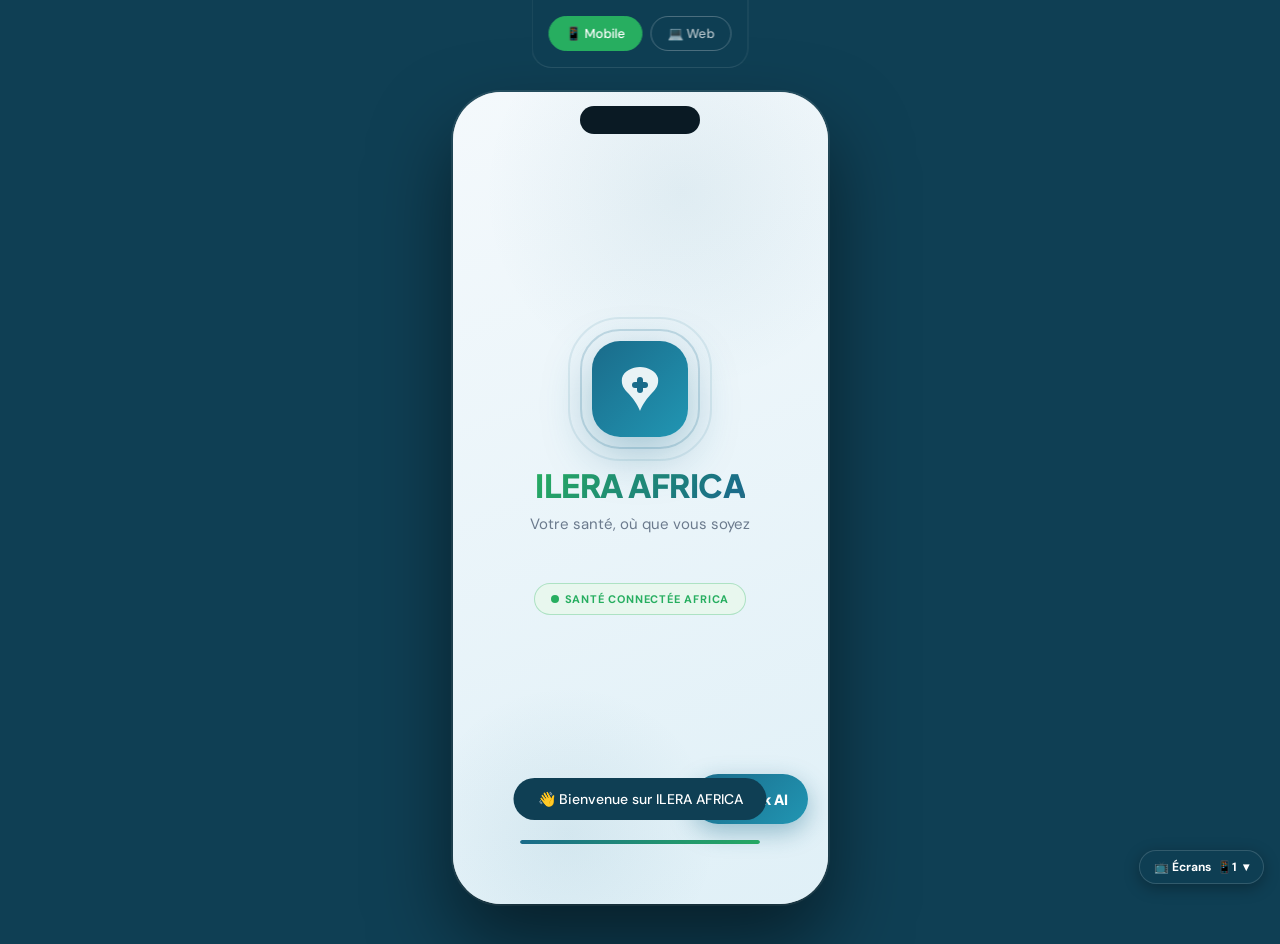
==== commit 0a6c1fbe: "correction" ====
--- a/index.html
+++ b/index.html
@@ -2074,7 +2074,7 @@
                 <div style="font-family:'Plus Jakarta Sans',sans-serif;font-size:14px;font-weight:700;color:#1A2332;">Mes commandes</div>
                 <div style="font-size:12px;color:#27AE60;font-weight:600;margin-top:2px;">2 en cours</div>
               </div>
-              <div onclick="goToScreen(16)" style="background:#fff;border-radius:16px;padding:16px;cursor:pointer;box-shadow:0 2px 12px rgba(0,0,0,0.06);">
+              <div onclick="goToScreen(74)" style="background:#fff;border-radius:16px;padding:16px;cursor:pointer;box-shadow:0 2px 12px rgba(0,0,0,0.06);">
                 <div style="font-size:28px;margin-bottom:8px;">💬</div>
                 <div style="font-family:'Plus Jakarta Sans',sans-serif;font-size:14px;font-weight:700;color:#1A2332;">Consulter</div>
                 <div style="font-size:12px;color:#1A6B8A;font-weight:600;margin-top:2px;">Pharmacien en ligne</div>
@@ -2461,7 +2461,7 @@
 ======================================== -->
 <div class="screen" id="screen16" data-device="mobile" style="background:#F4F9FC;">
   <div style="background:#1A6B8A;padding:52px 16px 16px;display:flex;align-items:center;gap:12px;">
-    <button onclick="goToScreen(10)" style="width:36px;height:36px;background:rgba(255,255,255,0.15);border:none;border-radius:50%;display:flex;align-items:center;justify-content:center;cursor:pointer;color:#fff;font-size:18px;">←</button>
+    <button onclick="goToScreen(74)" style="width:36px;height:36px;background:rgba(255,255,255,0.15);border:none;border-radius:50%;display:flex;align-items:center;justify-content:center;cursor:pointer;color:#fff;font-size:18px;">←</button>
     <div style="width:38px;height:38px;background:rgba(255,255,255,0.2);border-radius:50%;display:flex;align-items:center;justify-content:center;font-size:18px;">👩‍⚕️</div>
     <div>
       <div style="font-family:'Plus Jakarta Sans',sans-serif;font-size:15px;font-weight:700;color:#fff;">Dr. Sophie Lefebvre</div>
@@ -3883,6 +3883,346 @@
 };
 </script>
 <!-- ========================================
+     SCREEN 74 — SÉLECTION MÉDECIN
+======================================== -->
+
+<div class="screen" id="screen74" data-device="mobile" style="background:#F4F9FC;display:flex;flex-direction:column;position:relative;">
+
+<!-- BOTTOM SHEET FILTRES -->
+<div id="doc-filter-overlay" onclick="closeDocFilters()" style="display:none;position:absolute;inset:0;background:rgba(0,0,0,0.45);z-index:200;opacity:0;transition:opacity 0.32s;"></div>
+<div id="doc-filter-sheet" style="display:none;position:absolute;bottom:0;left:0;right:0;background:#fff;border-radius:24px 24px 0 0;z-index:201;padding:0 0 32px;max-height:85%;overflow-y:auto;transform:translateY(100%);transition:transform 0.32s cubic-bezier(0.16,1,0.3,1);">
+  <div style="width:36px;height:4px;background:#E2ECF2;border-radius:2px;margin:12px auto 20px;"></div>
+  <div style="display:flex;justify-content:space-between;align-items:center;padding:0 20px 16px;">
+    <div style="font-family:'Plus Jakarta Sans',sans-serif;font-size:16px;font-weight:800;color:#1A2332;">Filtres</div>
+    <button onclick="resetDocFilters()" style="background:none;border:none;font-size:13px;color:#E74C3C;font-weight:700;cursor:pointer;font-family:'DM Sans',sans-serif;">Réinitialiser</button>
+  </div>
+
+  <!-- Disponibilité -->
+  <div style="padding:0 20px 18px;border-bottom:1px solid #F4F9FC;">
+    <div style="font-family:'Plus Jakarta Sans',sans-serif;font-size:13px;font-weight:700;color:#1A2332;margin-bottom:10px;">🕐 Disponibilité</div>
+    <div style="display:flex;flex-wrap:wrap;gap:8px;">
+      <div class="df-chip" onclick="toggleDocChip(this)" data-active="1" style="background:#E8F4F8;color:#1A6B8A;border-radius:50px;padding:7px 14px;font-size:12px;font-weight:600;cursor:pointer;border:1.5px solid #1A6B8A;">🟢 Disponible maintenant</div>
+      <div class="df-chip" onclick="toggleDocChip(this)" style="background:#F4F9FC;color:#6B7A8D;border-radius:50px;padding:7px 14px;font-size:12px;font-weight:600;cursor:pointer;border:1.5px solid #E2ECF2;">📅 Prendre un RDV</div>
+      <div class="df-chip" onclick="toggleDocChip(this)" style="background:#F4F9FC;color:#6B7A8D;border-radius:50px;padding:7px 14px;font-size:12px;font-weight:600;cursor:pointer;border:1.5px solid #E2ECF2;">🌙 Garde de nuit</div>
+    </div>
+  </div>
+
+  <!-- Type de consultation -->
+  <div style="padding:16px 20px 18px;border-bottom:1px solid #F4F9FC;">
+    <div style="font-family:'Plus Jakarta Sans',sans-serif;font-size:13px;font-weight:700;color:#1A2332;margin-bottom:10px;">💬 Type de consultation</div>
+    <div style="display:flex;flex-wrap:wrap;gap:8px;">
+      <div class="df-chip" onclick="toggleDocChip(this)" style="background:#F4F9FC;color:#6B7A8D;border-radius:50px;padding:7px 14px;font-size:12px;font-weight:600;cursor:pointer;border:1.5px solid #E2ECF2;">📹 Vidéo</div>
+      <div class="df-chip" onclick="toggleDocChip(this)" style="background:#F4F9FC;color:#6B7A8D;border-radius:50px;padding:7px 14px;font-size:12px;font-weight:600;cursor:pointer;border:1.5px solid #E2ECF2;">💬 Chat</div>
+      <div class="df-chip" onclick="toggleDocChip(this)" style="background:#F4F9FC;color:#6B7A8D;border-radius:50px;padding:7px 14px;font-size:12px;font-weight:600;cursor:pointer;border:1.5px solid #E2ECF2;">🏥 En présentiel</div>
+      <div class="df-chip" onclick="toggleDocChip(this)" style="background:#F4F9FC;color:#6B7A8D;border-radius:50px;padding:7px 14px;font-size:12px;font-weight:600;cursor:pointer;border:1.5px solid #E2ECF2;">🏠 Visite à domicile</div>
+    </div>
+  </div>
+
+  <!-- Spécialité -->
+  <div style="padding:16px 20px 18px;border-bottom:1px solid #F4F9FC;">
+    <div style="font-family:'Plus Jakarta Sans',sans-serif;font-size:13px;font-weight:700;color:#1A2332;margin-bottom:10px;">🩺 Spécialité</div>
+    <div style="display:flex;flex-wrap:wrap;gap:8px;">
+      <div class="df-chip" onclick="toggleDocChip(this)" style="background:#F4F9FC;color:#6B7A8D;border-radius:50px;padding:7px 14px;font-size:12px;font-weight:600;cursor:pointer;border:1.5px solid #E2ECF2;">🩺 Généraliste</div>
+      <div class="df-chip" onclick="toggleDocChip(this)" style="background:#F4F9FC;color:#6B7A8D;border-radius:50px;padding:7px 14px;font-size:12px;font-weight:600;cursor:pointer;border:1.5px solid #E2ECF2;">❤️ Cardiologie</div>
+      <div class="df-chip" onclick="toggleDocChip(this)" style="background:#F4F9FC;color:#6B7A8D;border-radius:50px;padding:7px 14px;font-size:12px;font-weight:600;cursor:pointer;border:1.5px solid #E2ECF2;">👶 Pédiatrie</div>
+      <div class="df-chip" onclick="toggleDocChip(this)" style="background:#F4F9FC;color:#6B7A8D;border-radius:50px;padding:7px 14px;font-size:12px;font-weight:600;cursor:pointer;border:1.5px solid #E2ECF2;">🧠 Neurologie</div>
+      <div class="df-chip" onclick="toggleDocChip(this)" style="background:#F4F9FC;color:#6B7A8D;border-radius:50px;padding:7px 14px;font-size:12px;font-weight:600;cursor:pointer;border:1.5px solid #E2ECF2;">🦷 Dentiste</div>
+      <div class="df-chip" onclick="toggleDocChip(this)" style="background:#F4F9FC;color:#6B7A8D;border-radius:50px;padding:7px 14px;font-size:12px;font-weight:600;cursor:pointer;border:1.5px solid #E2ECF2;">👁️ Ophtalmologie</div>
+      <div class="df-chip" onclick="toggleDocChip(this)" style="background:#F4F9FC;color:#6B7A8D;border-radius:50px;padding:7px 14px;font-size:12px;font-weight:600;cursor:pointer;border:1.5px solid #E2ECF2;">🩻 Radiologie</div>
+      <div class="df-chip" onclick="toggleDocChip(this)" style="background:#F4F9FC;color:#6B7A8D;border-radius:50px;padding:7px 14px;font-size:12px;font-weight:600;cursor:pointer;border:1.5px solid #E2ECF2;">🧪 Diabétologie</div>
+      <div class="df-chip" onclick="toggleDocChip(this)" style="background:#F4F9FC;color:#6B7A8D;border-radius:50px;padding:7px 14px;font-size:12px;font-weight:600;cursor:pointer;border:1.5px solid #E2ECF2;">🌸 Gynécologie</div>
+      <div class="df-chip" onclick="toggleDocChip(this)" style="background:#F4F9FC;color:#6B7A8D;border-radius:50px;padding:7px 14px;font-size:12px;font-weight:600;cursor:pointer;border:1.5px solid #E2ECF2;">💆 Psychiatrie</div>
+    </div>
+  </div>
+
+  <!-- Pays -->
+  <div style="padding:16px 20px 18px;border-bottom:1px solid #F4F9FC;">
+    <div style="font-family:'Plus Jakarta Sans',sans-serif;font-size:13px;font-weight:700;color:#1A2332;margin-bottom:10px;">🌍 Pays</div>
+    <div style="display:flex;flex-wrap:wrap;gap:8px;">
+      <div class="df-chip" onclick="toggleDocChip(this)" data-active="1" style="background:#E8F4F8;color:#1A6B8A;border-radius:50px;padding:7px 14px;font-size:12px;font-weight:600;cursor:pointer;border:1.5px solid #1A6B8A;">🇨🇮 Côte d'Ivoire</div>
+      <div class="df-chip" onclick="toggleDocChip(this)" style="background:#F4F9FC;color:#6B7A8D;border-radius:50px;padding:7px 14px;font-size:12px;font-weight:600;cursor:pointer;border:1.5px solid #E2ECF2;">🇸🇳 Sénégal</div>
+      <div class="df-chip" onclick="toggleDocChip(this)" style="background:#F4F9FC;color:#6B7A8D;border-radius:50px;padding:7px 14px;font-size:12px;font-weight:600;cursor:pointer;border:1.5px solid #E2ECF2;">🇲🇱 Mali</div>
+      <div class="df-chip" onclick="toggleDocChip(this)" style="background:#F4F9FC;color:#6B7A8D;border-radius:50px;padding:7px 14px;font-size:12px;font-weight:600;cursor:pointer;border:1.5px solid #E2ECF2;">🇬🇭 Ghana</div>
+      <div class="df-chip" onclick="toggleDocChip(this)" style="background:#F4F9FC;color:#6B7A8D;border-radius:50px;padding:7px 14px;font-size:12px;font-weight:600;cursor:pointer;border:1.5px solid #E2ECF2;">🇧🇫 Burkina Faso</div>
+      <div class="df-chip" onclick="toggleDocChip(this)" style="background:#F4F9FC;color:#6B7A8D;border-radius:50px;padding:7px 14px;font-size:12px;font-weight:600;cursor:pointer;border:1.5px solid #E2ECF2;">🇧🇯 Bénin</div>
+      <div class="df-chip" onclick="toggleDocChip(this)" style="background:#F4F9FC;color:#6B7A8D;border-radius:50px;padding:7px 14px;font-size:12px;font-weight:600;cursor:pointer;border:1.5px solid #E2ECF2;">🇨🇲 Cameroun</div>
+      <div class="df-chip" onclick="toggleDocChip(this)" style="background:#F4F9FC;color:#6B7A8D;border-radius:50px;padding:7px 14px;font-size:12px;font-weight:600;cursor:pointer;border:1.5px solid #E2ECF2;">🇹🇬 Togo</div>
+    </div>
+  </div>
+
+  <!-- Ville -->
+  <div style="padding:16px 20px 18px;border-bottom:1px solid #F4F9FC;">
+    <div style="font-family:'Plus Jakarta Sans',sans-serif;font-size:13px;font-weight:700;color:#1A2332;margin-bottom:10px;">🏙️ Ville</div>
+    <div style="display:flex;flex-wrap:wrap;gap:8px;">
+      <div class="df-chip" onclick="toggleDocChip(this)" data-active="1" style="background:#E8F4F8;color:#1A6B8A;border-radius:50px;padding:7px 14px;font-size:12px;font-weight:600;cursor:pointer;border:1.5px solid #1A6B8A;">📍 Abidjan</div>
+      <div class="df-chip" onclick="toggleDocChip(this)" style="background:#F4F9FC;color:#6B7A8D;border-radius:50px;padding:7px 14px;font-size:12px;font-weight:600;cursor:pointer;border:1.5px solid #E2ECF2;">Dakar</div>
+      <div class="df-chip" onclick="toggleDocChip(this)" style="background:#F4F9FC;color:#6B7A8D;border-radius:50px;padding:7px 14px;font-size:12px;font-weight:600;cursor:pointer;border:1.5px solid #E2ECF2;">Bamako</div>
+      <div class="df-chip" onclick="toggleDocChip(this)" style="background:#F4F9FC;color:#6B7A8D;border-radius:50px;padding:7px 14px;font-size:12px;font-weight:600;cursor:pointer;border:1.5px solid #E2ECF2;">Accra</div>
+      <div class="df-chip" onclick="toggleDocChip(this)" style="background:#F4F9FC;color:#6B7A8D;border-radius:50px;padding:7px 14px;font-size:12px;font-weight:600;cursor:pointer;border:1.5px solid #E2ECF2;">Ouagadougou</div>
+      <div class="df-chip" onclick="toggleDocChip(this)" style="background:#F4F9FC;color:#6B7A8D;border-radius:50px;padding:7px 14px;font-size:12px;font-weight:600;cursor:pointer;border:1.5px solid #E2ECF2;">Cotonou</div>
+      <div class="df-chip" onclick="toggleDocChip(this)" style="background:#F4F9FC;color:#6B7A8D;border-radius:50px;padding:7px 14px;font-size:12px;font-weight:600;cursor:pointer;border:1.5px solid #E2ECF2;">Yaoundé</div>
+      <div class="df-chip" onclick="toggleDocChip(this)" style="background:#F4F9FC;color:#6B7A8D;border-radius:50px;padding:7px 14px;font-size:12px;font-weight:600;cursor:pointer;border:1.5px solid #E2ECF2;">Douala</div>
+    </div>
+  </div>
+
+  <!-- Langue -->
+  <div style="padding:16px 20px 18px;border-bottom:1px solid #F4F9FC;">
+    <div style="font-family:'Plus Jakarta Sans',sans-serif;font-size:13px;font-weight:700;color:#1A2332;margin-bottom:10px;">🗣️ Langue de consultation</div>
+    <div style="display:flex;flex-wrap:wrap;gap:8px;">
+      <div class="df-chip" onclick="toggleDocChip(this)" data-active="1" style="background:#E8F4F8;color:#1A6B8A;border-radius:50px;padding:7px 14px;font-size:12px;font-weight:600;cursor:pointer;border:1.5px solid #1A6B8A;">Français</div>
+      <div class="df-chip" onclick="toggleDocChip(this)" style="background:#F4F9FC;color:#6B7A8D;border-radius:50px;padding:7px 14px;font-size:12px;font-weight:600;cursor:pointer;border:1.5px solid #E2ECF2;">English</div>
+      <div class="df-chip" onclick="toggleDocChip(this)" style="background:#F4F9FC;color:#6B7A8D;border-radius:50px;padding:7px 14px;font-size:12px;font-weight:600;cursor:pointer;border:1.5px solid #E2ECF2;">Dioula</div>
+      <div class="df-chip" onclick="toggleDocChip(this)" style="background:#F4F9FC;color:#6B7A8D;border-radius:50px;padding:7px 14px;font-size:12px;font-weight:600;cursor:pointer;border:1.5px solid #E2ECF2;">Wolof</div>
+      <div class="df-chip" onclick="toggleDocChip(this)" style="background:#F4F9FC;color:#6B7A8D;border-radius:50px;padding:7px 14px;font-size:12px;font-weight:600;cursor:pointer;border:1.5px solid #E2ECF2;">Haoussa</div>
+    </div>
+  </div>
+
+  <!-- Tarif -->
+  <div style="padding:16px 20px 24px;">
+    <div style="font-family:'Plus Jakarta Sans',sans-serif;font-size:13px;font-weight:700;color:#1A2332;margin-bottom:10px;">💰 Tarif de consultation</div>
+    <div style="display:flex;flex-wrap:wrap;gap:8px;">
+      <div class="df-chip" onclick="toggleDocChip(this)" style="background:#F4F9FC;color:#6B7A8D;border-radius:50px;padding:7px 14px;font-size:12px;font-weight:600;cursor:pointer;border:1.5px solid #E2ECF2;">Gratuit</div>
+      <div class="df-chip" onclick="toggleDocChip(this)" style="background:#F4F9FC;color:#6B7A8D;border-radius:50px;padding:7px 14px;font-size:12px;font-weight:600;cursor:pointer;border:1.5px solid #E2ECF2;">< 5 000 F CFA</div>
+      <div class="df-chip" onclick="toggleDocChip(this)" style="background:#F4F9FC;color:#6B7A8D;border-radius:50px;padding:7px 14px;font-size:12px;font-weight:600;cursor:pointer;border:1.5px solid #E2ECF2;">5 000 – 15 000 F</div>
+      <div class="df-chip" onclick="toggleDocChip(this)" style="background:#F4F9FC;color:#6B7A8D;border-radius:50px;padding:7px 14px;font-size:12px;font-weight:600;cursor:pointer;border:1.5px solid #E2ECF2;">> 15 000 F CFA</div>
+    </div>
+  </div>
+
+  <!-- Bouton Appliquer -->
+  <div style="padding:0 20px;position:sticky;bottom:0;background:#fff;padding-top:12px;">
+    <button onclick="applyDocFilters()" style="width:100%;padding:14px;background:linear-gradient(135deg,#1A6B8A,#2196B3);color:#fff;border:none;border-radius:14px;font-family:'Plus Jakarta Sans',sans-serif;font-size:14px;font-weight:700;cursor:pointer;box-shadow:0 4px 12px rgba(26,107,138,0.3);">Appliquer les filtres</button>
+  </div>
+</div>
+
+  <!-- HEADER -->
+  <div style="background:linear-gradient(135deg,#1A6B8A,#0F3F54);padding:52px 16px 14px;flex-shrink:0;">
+    <div style="display:flex;align-items:center;gap:12px;margin-bottom:14px;">
+      <button onclick="goToScreen(10)" style="background:rgba(255,255,255,0.15);border:none;border-radius:50%;width:36px;height:36px;color:#fff;font-size:18px;cursor:pointer;display:flex;align-items:center;justify-content:center;flex-shrink:0;">←</button>
+      <div style="flex:1;">
+        <div style="font-family:'Plus Jakarta Sans',sans-serif;font-size:17px;font-weight:800;color:#fff;">Consulter un médecin</div>
+        <div style="font-size:11px;color:rgba(255,255,255,0.65);margin-top:1px;">🟢 12 médecins disponibles maintenant</div>
+      </div>
+    </div>
+    <!-- Barre de recherche + bouton filtres -->
+    <div style="display:flex;gap:8px;margin-bottom:12px;">
+      <div style="flex:1;background:rgba(255,255,255,0.15);border-radius:12px;display:flex;align-items:center;gap:8px;padding:10px 14px;border:1px solid rgba(255,255,255,0.2);">
+        <span style="font-size:15px;">🔍</span>
+        <input placeholder="Nom, spécialité…" style="background:none;border:none;outline:none;color:#fff;font-size:13px;font-family:'DM Sans',sans-serif;flex:1;" onclick="showToast('Recherche active')"/>
+      </div>
+      <button onclick="openDocFilters()" style="background:rgba(255,255,255,0.2);border:1.5px solid rgba(255,255,255,0.35);border-radius:12px;padding:0 14px;color:#fff;font-size:12px;font-weight:700;cursor:pointer;font-family:'DM Sans',sans-serif;display:flex;align-items:center;gap:6px;white-space:nowrap;flex-shrink:0;">
+        ⚙️ Filtres <span id="doc-filter-count" style="background:#fff;color:#1A6B8A;border-radius:50%;width:18px;height:18px;display:none;align-items:center;justify-content:center;font-size:10px;font-weight:800;">0</span>
+      </button>
+    </div>
+    <!-- Chips rapides -->
+    <div style="display:flex;gap:8px;overflow-x:auto;scrollbar-width:none;padding-bottom:2px;">
+      <div id="docfil-all" class="doc-quick-chip" onclick="docFilter('all',this)" style="flex-shrink:0;background:#fff;color:#1A6B8A;border-radius:50px;padding:6px 14px;font-size:11px;font-weight:700;cursor:pointer;white-space:nowrap;">Tous</div>
+      <div class="doc-quick-chip" onclick="docFilter('dispo',this)" style="flex-shrink:0;background:rgba(255,255,255,0.15);color:rgba(255,255,255,0.9);border-radius:50px;padding:6px 14px;font-size:11px;font-weight:600;cursor:pointer;white-space:nowrap;border:1px solid rgba(255,255,255,0.2);">🟢 Disponible</div>
+      <div class="doc-quick-chip" onclick="docFilter('video',this)" style="flex-shrink:0;background:rgba(255,255,255,0.15);color:rgba(255,255,255,0.9);border-radius:50px;padding:6px 14px;font-size:11px;font-weight:600;cursor:pointer;white-space:nowrap;border:1px solid rgba(255,255,255,0.2);">📹 Vidéo</div>
+      <div class="doc-quick-chip" onclick="docFilter('general',this)" style="flex-shrink:0;background:rgba(255,255,255,0.15);color:rgba(255,255,255,0.9);border-radius:50px;padding:6px 14px;font-size:11px;font-weight:600;cursor:pointer;white-space:nowrap;border:1px solid rgba(255,255,255,0.2);">🩺 Généraliste</div>
+      <div class="doc-quick-chip" onclick="docFilter('cardio',this)" style="flex-shrink:0;background:rgba(255,255,255,0.15);color:rgba(255,255,255,0.9);border-radius:50px;padding:6px 14px;font-size:11px;font-weight:600;cursor:pointer;white-space:nowrap;border:1px solid rgba(255,255,255,0.2);">❤️ Cardio</div>
+      <div class="doc-quick-chip" onclick="docFilter('pedo',this)" style="flex-shrink:0;background:rgba(255,255,255,0.15);color:rgba(255,255,255,0.9);border-radius:50px;padding:6px 14px;font-size:11px;font-weight:600;cursor:pointer;white-space:nowrap;border:1px solid rgba(255,255,255,0.2);">👶 Pédiatrie</div>
+    </div>
+  </div>
+
+  <!-- LISTE DES MÉDECINS -->
+  <div style="flex:1;overflow-y:auto;padding:14px;display:flex;flex-direction:column;gap:10px;">
+
+    <!-- Médecin 1 — Disponible, généraliste -->
+    <div onclick="goToScreen(16)" style="background:#fff;border-radius:16px;padding:14px;box-shadow:0 2px 10px rgba(0,0,0,0.06);cursor:pointer;display:flex;align-items:center;gap:12px;border:1.5px solid transparent;" onmouseover="this.style.borderColor='#1A6B8A'" onmouseout="this.style.borderColor='transparent'">
+      <div style="position:relative;flex-shrink:0;">
+        <div style="width:52px;height:52px;background:linear-gradient(135deg,#1A6B8A,#0F3F54);border-radius:50%;display:flex;align-items:center;justify-content:center;font-size:24px;">👩‍⚕️</div>
+        <div style="position:absolute;bottom:0;right:0;width:14px;height:14px;background:#27AE60;border-radius:50%;border:2px solid #fff;"></div>
+      </div>
+      <div style="flex:1;min-width:0;">
+        <div style="display:flex;justify-content:space-between;align-items:flex-start;">
+          <div style="font-family:'Plus Jakarta Sans',sans-serif;font-size:14px;font-weight:700;color:#1A2332;">Dr. Sophie Lefebvre</div>
+          <div style="font-size:11px;font-weight:700;color:#27AE60;background:#E8F7EE;padding:2px 8px;border-radius:20px;white-space:nowrap;margin-left:6px;">Dispo.</div>
+        </div>
+        <div style="font-size:11px;color:#6B7A8D;margin-top:1px;">Médecin généraliste · 8 ans exp.</div>
+        <div style="display:flex;align-items:center;gap:8px;margin-top:6px;">
+          <div style="display:flex;align-items:center;gap:3px;"><span style="color:#F39C12;font-size:11px;">★</span><span style="font-size:11px;font-weight:700;color:#1A2332;">4.9</span><span style="font-size:10px;color:#6B7A8D;">(203)</span></div>
+          <span style="width:3px;height:3px;background:#D1D5DB;border-radius:50%;"></span>
+          <div style="font-size:10px;color:#1A6B8A;font-weight:600;background:#E8F4F8;padding:2px 6px;border-radius:10px;">📹 Vidéo</div>
+          <div style="font-size:10px;color:#1A6B8A;font-weight:600;background:#E8F4F8;padding:2px 6px;border-radius:10px;">💬 Chat</div>
+        </div>
+      </div>
+      <div style="font-size:20px;color:#C5D3DC;flex-shrink:0;">›</div>
+    </div>
+
+    <!-- Médecin 2 — Disponible, cardiologue -->
+    <div onclick="goToScreen(16)" style="background:#fff;border-radius:16px;padding:14px;box-shadow:0 2px 10px rgba(0,0,0,0.06);cursor:pointer;display:flex;align-items:center;gap:12px;border:1.5px solid transparent;" onmouseover="this.style.borderColor='#1A6B8A'" onmouseout="this.style.borderColor='transparent'">
+      <div style="position:relative;flex-shrink:0;">
+        <div style="width:52px;height:52px;background:linear-gradient(135deg,#E74C3C,#c0392b);border-radius:50%;display:flex;align-items:center;justify-content:center;font-size:24px;">👨‍⚕️</div>
+        <div style="position:absolute;bottom:0;right:0;width:14px;height:14px;background:#27AE60;border-radius:50%;border:2px solid #fff;"></div>
+      </div>
+      <div style="flex:1;min-width:0;">
+        <div style="display:flex;justify-content:space-between;align-items:flex-start;">
+          <div style="font-family:'Plus Jakarta Sans',sans-serif;font-size:14px;font-weight:700;color:#1A2332;">Dr. Konan Yao</div>
+          <div style="font-size:11px;font-weight:700;color:#27AE60;background:#E8F7EE;padding:2px 8px;border-radius:20px;white-space:nowrap;margin-left:6px;">Dispo.</div>
+        </div>
+        <div style="font-size:11px;color:#6B7A8D;margin-top:1px;">Cardiologue · 15 ans exp.</div>
+        <div style="display:flex;align-items:center;gap:8px;margin-top:6px;">
+          <div style="display:flex;align-items:center;gap:3px;"><span style="color:#F39C12;font-size:11px;">★</span><span style="font-size:11px;font-weight:700;color:#1A2332;">4.8</span><span style="font-size:10px;color:#6B7A8D;">(178)</span></div>
+          <span style="width:3px;height:3px;background:#D1D5DB;border-radius:50%;"></span>
+          <div style="font-size:10px;color:#1A6B8A;font-weight:600;background:#E8F4F8;padding:2px 6px;border-radius:10px;">📹 Vidéo</div>
+        </div>
+      </div>
+      <div style="font-size:20px;color:#C5D3DC;flex-shrink:0;">›</div>
+    </div>
+
+    <!-- Médecin 3 — En consultation, généraliste -->
+    <div onclick="showToast('Dr. Diallo est en consultation · Prochain dispo dans 20 min')" style="background:#fff;border-radius:16px;padding:14px;box-shadow:0 2px 10px rgba(0,0,0,0.06);cursor:pointer;display:flex;align-items:center;gap:12px;opacity:0.8;">
+      <div style="position:relative;flex-shrink:0;">
+        <div style="width:52px;height:52px;background:linear-gradient(135deg,#F39C12,#e67e22);border-radius:50%;display:flex;align-items:center;justify-content:center;font-size:24px;">👨‍⚕️</div>
+        <div style="position:absolute;bottom:0;right:0;width:14px;height:14px;background:#F39C12;border-radius:50%;border:2px solid #fff;"></div>
+      </div>
+      <div style="flex:1;min-width:0;">
+        <div style="display:flex;justify-content:space-between;align-items:flex-start;">
+          <div style="font-family:'Plus Jakarta Sans',sans-serif;font-size:14px;font-weight:700;color:#1A2332;">Dr. Moussa Diallo</div>
+          <div style="font-size:11px;font-weight:700;color:#F39C12;background:#FEF9EE;padding:2px 8px;border-radius:20px;white-space:nowrap;margin-left:6px;">En consultation</div>
+        </div>
+        <div style="font-size:11px;color:#6B7A8D;margin-top:1px;">Médecin généraliste · 12 ans exp.</div>
+        <div style="display:flex;align-items:center;gap:8px;margin-top:6px;">
+          <div style="display:flex;align-items:center;gap:3px;"><span style="color:#F39C12;font-size:11px;">★</span><span style="font-size:11px;font-weight:700;color:#1A2332;">4.7</span><span style="font-size:10px;color:#6B7A8D;">(95)</span></div>
+          <span style="font-size:10px;color:#F39C12;font-weight:600;">⏱ Dispo dans ~20 min</span>
+        </div>
+      </div>
+      <div style="font-size:20px;color:#C5D3DC;flex-shrink:0;">›</div>
+    </div>
+
+    <!-- Médecin 4 — Disponible, pédiatre -->
+    <div onclick="goToScreen(16)" style="background:#fff;border-radius:16px;padding:14px;box-shadow:0 2px 10px rgba(0,0,0,0.06);cursor:pointer;display:flex;align-items:center;gap:12px;border:1.5px solid transparent;" onmouseover="this.style.borderColor='#1A6B8A'" onmouseout="this.style.borderColor='transparent'">
+      <div style="position:relative;flex-shrink:0;">
+        <div style="width:52px;height:52px;background:linear-gradient(135deg,#27AE60,#2ecc71);border-radius:50%;display:flex;align-items:center;justify-content:center;font-size:24px;">👩‍⚕️</div>
+        <div style="position:absolute;bottom:0;right:0;width:14px;height:14px;background:#27AE60;border-radius:50%;border:2px solid #fff;"></div>
+      </div>
+      <div style="flex:1;min-width:0;">
+        <div style="display:flex;justify-content:space-between;align-items:flex-start;">
+          <div style="font-family:'Plus Jakarta Sans',sans-serif;font-size:14px;font-weight:700;color:#1A2332;">Dr. Aminata Traoré</div>
+          <div style="font-size:11px;font-weight:700;color:#27AE60;background:#E8F7EE;padding:2px 8px;border-radius:20px;white-space:nowrap;margin-left:6px;">Dispo.</div>
+        </div>
+        <div style="font-size:11px;color:#6B7A8D;margin-top:1px;">Pédiatre · 10 ans exp.</div>
+        <div style="display:flex;align-items:center;gap:8px;margin-top:6px;">
+          <div style="display:flex;align-items:center;gap:3px;"><span style="color:#F39C12;font-size:11px;">★</span><span style="font-size:11px;font-weight:700;color:#1A2332;">4.9</span><span style="font-size:10px;color:#6B7A8D;">(312)</span></div>
+          <span style="width:3px;height:3px;background:#D1D5DB;border-radius:50%;"></span>
+          <div style="font-size:10px;color:#1A6B8A;font-weight:600;background:#E8F4F8;padding:2px 6px;border-radius:10px;">📹 Vidéo</div>
+          <div style="font-size:10px;color:#1A6B8A;font-weight:600;background:#E8F4F8;padding:2px 6px;border-radius:10px;">💬 Chat</div>
+        </div>
+      </div>
+      <div style="font-size:20px;color:#C5D3DC;flex-shrink:0;">›</div>
+    </div>
+
+    <!-- Médecin 5 — Hors ligne -->
+    <div onclick="showToast('Dr. Touré reprend les consultations demain à 08h00')" style="background:#fff;border-radius:16px;padding:14px;box-shadow:0 2px 10px rgba(0,0,0,0.06);cursor:pointer;display:flex;align-items:center;gap:12px;opacity:0.6;">
+      <div style="position:relative;flex-shrink:0;">
+        <div style="width:52px;height:52px;background:#E2ECF2;border-radius:50%;display:flex;align-items:center;justify-content:center;font-size:24px;">👨‍⚕️</div>
+        <div style="position:absolute;bottom:0;right:0;width:14px;height:14px;background:#9CA3AF;border-radius:50%;border:2px solid #fff;"></div>
+      </div>
+      <div style="flex:1;min-width:0;">
+        <div style="display:flex;justify-content:space-between;align-items:flex-start;">
+          <div style="font-family:'Plus Jakarta Sans',sans-serif;font-size:14px;font-weight:700;color:#1A2332;">Dr. Ibrahim Touré</div>
+          <div style="font-size:11px;font-weight:700;color:#9CA3AF;background:#F4F9FC;padding:2px 8px;border-radius:20px;white-space:nowrap;margin-left:6px;">Hors ligne</div>
+        </div>
+        <div style="font-size:11px;color:#6B7A8D;margin-top:1px;">Diabétologue · 20 ans exp.</div>
+        <div style="display:flex;align-items:center;gap:6px;margin-top:6px;">
+          <div style="display:flex;align-items:center;gap:3px;"><span style="color:#F39C12;font-size:11px;">★</span><span style="font-size:11px;font-weight:700;color:#1A2332;">4.6</span><span style="font-size:10px;color:#6B7A8D;">(67)</span></div>
+          <span style="font-size:10px;color:#9CA3AF;font-weight:600;">🔔 Prendre un RDV</span>
+        </div>
+      </div>
+      <div style="font-size:20px;color:#C5D3DC;flex-shrink:0;">›</div>
+    </div>
+
+    <div style="height:10px;"></div>
+  </div>
+</div>
+
+<script>
+/* ── SCREEN 74 — Filtres médecins ── */
+window.openDocFilters = function() {
+  var overlay = document.getElementById('doc-filter-overlay');
+  var sheet   = document.getElementById('doc-filter-sheet');
+  if (!overlay || !sheet) return;
+  overlay.style.display = 'block';
+  sheet.style.display   = 'block';
+  requestAnimationFrame(function() {
+    requestAnimationFrame(function() {
+      overlay.style.opacity       = '1';
+      sheet.style.transform       = 'translateY(0)';
+    });
+  });
+};
+
+window.closeDocFilters = function() {
+  var overlay = document.getElementById('doc-filter-overlay');
+  var sheet   = document.getElementById('doc-filter-sheet');
+  if (!overlay || !sheet) return;
+  overlay.style.opacity   = '0';
+  sheet.style.transform   = 'translateY(100%)';
+  setTimeout(function() {
+    overlay.style.display = 'none';
+    sheet.style.display   = 'none';
+  }, 340);
+};
+
+window.toggleDocChip = function(el) {
+  var active = el.getAttribute('data-active') === '1';
+  if (active) {
+    el.style.background  = '#F4F9FC';
+    el.style.color       = '#6B7A8D';
+    el.style.borderColor = '#E2ECF2';
+    el.setAttribute('data-active', '0');
+  } else {
+    el.style.background  = '#E8F4F8';
+    el.style.color       = '#1A6B8A';
+    el.style.borderColor = '#1A6B8A';
+    el.setAttribute('data-active', '1');
+  }
+};
+
+window.resetDocFilters = function() {
+  document.querySelectorAll('.df-chip').forEach(function(chip) {
+    chip.style.background  = '#F4F9FC';
+    chip.style.color       = '#6B7A8D';
+    chip.style.borderColor = '#E2ECF2';
+    chip.setAttribute('data-active', '0');
+  });
+  var badge = document.getElementById('doc-filter-count');
+  if (badge) { badge.style.display = 'none'; badge.textContent = '0'; }
+  showToast('Filtres réinitialisés');
+};
+
+window.applyDocFilters = function() {
+  var active = document.querySelectorAll('.df-chip[data-active="1"]');
+  var count  = active.length;
+  var badge  = document.getElementById('doc-filter-count');
+  if (badge) {
+    if (count > 0) { badge.textContent = count; badge.style.display = 'flex'; }
+    else           { badge.style.display = 'none'; }
+  }
+  closeDocFilters();
+  if (count > 0) {
+    var labels = Array.from(active).map(function(c) { return c.textContent.trim(); });
+    showToast('✅ ' + count + ' filtre(s) : ' + labels.slice(0, 2).join(', ') + (labels.length > 2 ? '…' : ''));
+  } else {
+    showToast('Aucun filtre sélectionné — affichage de tous les médecins');
+  }
+};
+
+window.docFilter = function(type, el) {
+  document.querySelectorAll('#screen74 .doc-quick-chip').forEach(function(btn) {
+    btn.style.background  = 'rgba(255,255,255,0.15)';
+    btn.style.color       = 'rgba(255,255,255,0.9)';
+    btn.style.borderColor = 'rgba(255,255,255,0.2)';
+  });
+  el.style.background  = '#fff';
+  el.style.color       = '#1A6B8A';
+  el.style.borderColor = '#fff';
+  var labels = { all:'tous les médecins', dispo:'médecins disponibles', video:'téléconsultation vidéo', general:'généralistes', cardio:'cardiologues', pedo:'pédiatres' };
+  if (type !== 'all') showToast('🔍 Filtre : ' + (labels[type] || type));
+};
+</script>
+
+<!-- ========================================
      SCREEN 33 — ALERTES RAPPELS
 ======================================== -->
 <div class="screen" id="screen36" data-device="mobile">
@@ -4806,7 +5146,7 @@
       <div style="font-size:44px;margin-bottom:10px;">💬</div>
       <div style="font-family:'Plus Jakarta Sans',sans-serif;font-size:15px;font-weight:700;color:#1A2332;margin-bottom:6px;">Aucun message</div>
       <div style="font-size:13px;color:#6B7A8D;margin-bottom:14px;">Démarrez une consultation avec votre médecin</div>
-      <button onclick="goToScreen(16)" style="padding:10px 20px;background:#27AE60;color:#fff;border:none;border-radius:50px;font-size:13px;font-weight:700;cursor:pointer;font-family:'DM Sans',sans-serif;">💬 Consulter un médecin</button>
+      <button onclick="goToScreen(74)" style="padding:10px 20px;background:#27AE60;color:#fff;border:none;border-radius:50px;font-size:13px;font-weight:700;cursor:pointer;font-family:'DM Sans',sans-serif;">💬 Consulter un médecin</button>
     </div>
     <!-- Empty 4: Search -->
     <div style="background:#fff;border-radius:16px;padding:24px;text-align:center;box-shadow:0 2px 8px rgba(0,0,0,0.06);">
@@ -6073,7 +6413,7 @@
       <span style="font-size:20px;width:28px;text-align:center;">📍</span>
       <span style="font-family:'Plus Jakarta Sans',sans-serif;font-size:14px;font-weight:600;color:#1A2332;">Pharmacies proches</span>
     </div>
-    <div onclick="goToScreen(16);closeDrawer();" style="display:flex;align-items:center;gap:14px;padding:14px 20px;cursor:pointer;" onmouseover="this.style.background='#F4F9FC'" onmouseout="this.style.background=''">
+    <div onclick="goToScreen(74);closeDrawer();" style="display:flex;align-items:center;gap:14px;padding:14px 20px;cursor:pointer;" onmouseover="this.style.background='#F4F9FC'" onmouseout="this.style.background=''">
       <span style="font-size:20px;width:28px;text-align:center;">💬</span>
       <span style="font-family:'Plus Jakarta Sans',sans-serif;font-size:14px;font-weight:600;color:#1A2332;">Consulter un médecin</span>
     </div>
@@ -6534,7 +6874,7 @@
 <!-- ========================================
      SCREEN 71 — MODE HORS-LIGNE (FIG.2)
 ======================================== -->
-<div class="screen" id="screen74" data-device="mobile" style="background:#F4F9FC;">
+<div class="screen" id="screen71b" data-device="mobile" style="background:#F4F9FC;">
   <!-- Header -->
   <div style="background:linear-gradient(135deg,#F39C12,#E67E22);padding:54px 20px 20px;flex-shrink:0;">
     <div style="display:flex;align-items:center;gap:12px;margin-bottom:8px;">
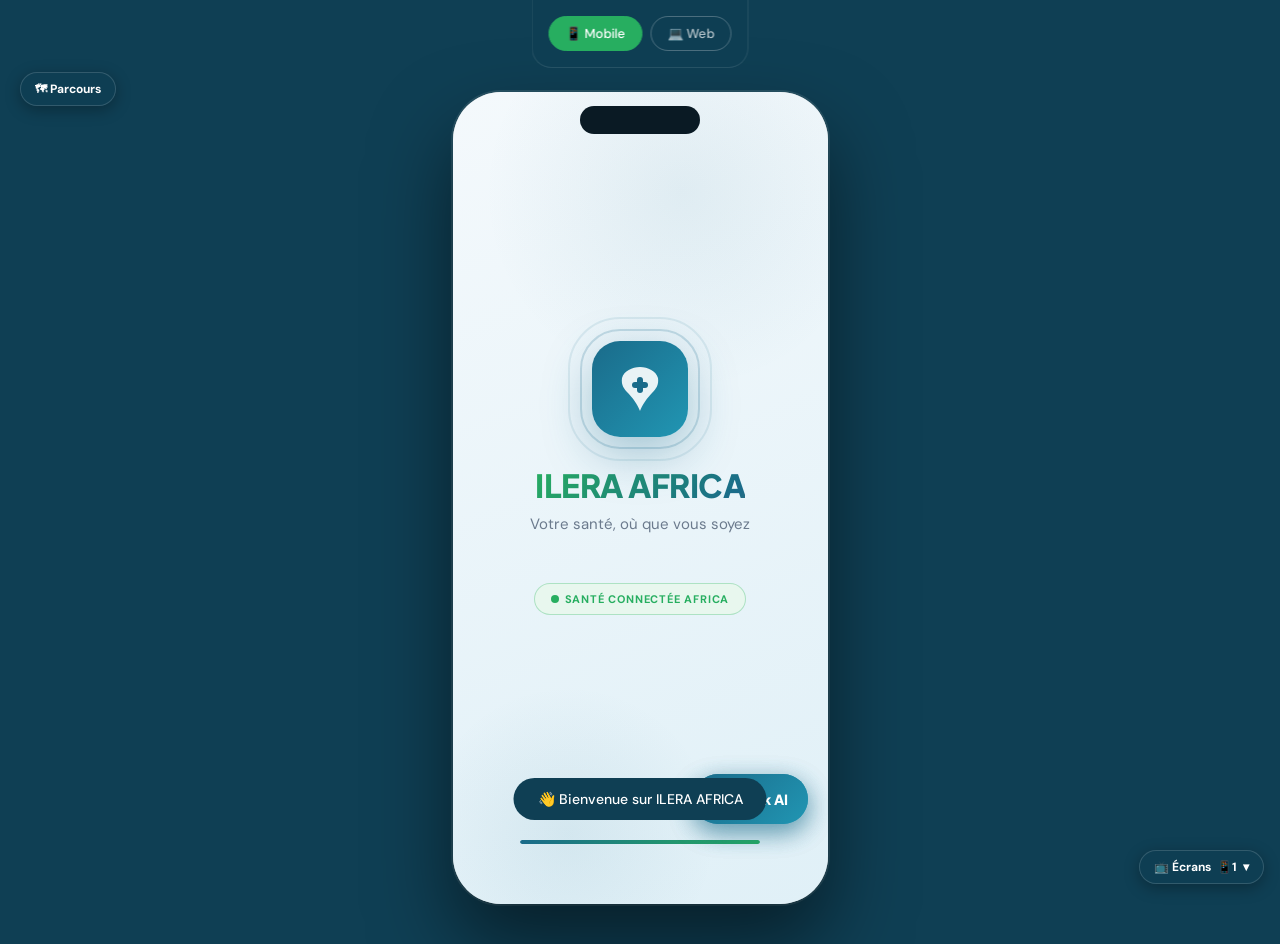
==== commit 879dde9f: "version claude" ====
--- a/index.html
+++ b/index.html
@@ -456,6 +456,66 @@
   .nav-dot[data-flow="livreur"]:hover      { background: rgba(243,156,18,0.4); border-color: #F39C12; }
   .nav-dot[data-flow="admin"]:hover        { background: rgba(231,76,60,0.4);  border-color: #E74C3C; }
   .nav-dot[data-flow="technique"]:hover    { background: rgba(139,92,246,0.4); border-color: #8B5CF6; }
+
+  /* ===== FLOW NAV (dropdown profils — gauche) ===== */
+  #flow-toggle {
+    position: fixed;
+    top: 72px;
+    left: 20px;
+    background: rgba(15,63,84,0.95);
+    border: 1px solid rgba(255,255,255,0.15);
+    color: #fff;
+    padding: 8px 14px;
+    border-radius: 50px;
+    font-family: 'DM Sans', sans-serif;
+    font-size: 12px;
+    font-weight: 700;
+    cursor: pointer;
+    z-index: 9999;
+    backdrop-filter: blur(10px);
+    transition: all 0.2s;
+    box-shadow: 0 4px 16px rgba(0,0,0,0.3);
+  }
+  #flow-toggle:hover { background: rgba(26,107,138,0.9); }
+
+  #flow-nav {
+    position: fixed;
+    top: 108px;
+    left: 20px;
+    background: rgba(15,63,84,0.97);
+    border-radius: 16px;
+    padding: 12px;
+    z-index: 9998;
+    display: none;
+    flex-direction: column;
+    gap: 6px;
+    backdrop-filter: blur(10px);
+    border: 1px solid rgba(255,255,255,0.1);
+    min-width: 200px;
+    box-shadow: 0 8px 32px rgba(0,0,0,0.4);
+  }
+  #flow-nav.visible { display: flex; }
+
+  .flow-btn {
+    padding: 9px 14px;
+    border-radius: 10px;
+    border: none;
+    font-family: 'DM Sans', sans-serif;
+    font-size: 12px;
+    font-weight: 600;
+    cursor: pointer;
+    text-align: left;
+    transition: all 0.2s;
+  }
+  .flow-btn:hover { transform: translateX(4px); opacity: 0.9; }
+  .flow-btn.patient    { background: #E8F4F8; color: #1A6B8A; }
+  .flow-btn.pharmacist { background: #E8F7EE; color: #27AE60; }
+  .flow-btn.admin      { background: #FEF0EE; color: #E74C3C; }
+  .flow-btn.medecin    { background: #E8F7EE; color: #0D3B2E; }
+  .flow-btn.livreur    { background: #FEF9EE; color: #F39C12; }
+  .flow-btn.demo-btn   { background: linear-gradient(135deg,#E74C3C,#c0392b); color: #fff; }
+
+  #flow-progress-bar { font-family: 'DM Sans', sans-serif; font-size: 12px; }
 
   /* ===== VIEWPORT ===== */
   .viewport {
@@ -2206,13 +2266,149 @@
     </div>
 
     <!-- SCREEN 9 — PRESCRIPTION STATUS / DETAIL -->
-    <div class="screen" id="screen12" data-device="mobile">
-      <div style="height:100%;display:flex;flex-direction:column;background:#F4F9FC;">
-        <!-- Dynamic header injected by showPrescriptionDetail() -->
-        <div id="pdetail-header" style="flex-shrink:0;"></div>
-        <!-- Scrollable content -->
-        <div id="pdetail-body" style="flex:1;overflow-y:auto;padding:16px;display:flex;flex-direction:column;gap:14px;"></div>
-      </div>
+    <div class="screen" id="screen12" data-device="mobile" style="background:#F4F9FC;display:flex;flex-direction:column;">
+
+      <!-- Header -->
+      <div style="background:linear-gradient(135deg,#1A6B8A,#0F3F54);padding:52px 16px 20px;flex-shrink:0;">
+        <div style="display:flex;align-items:center;gap:12px;margin-bottom:12px;">
+          <button onclick="goToScreen(11)" style="background:rgba(255,255,255,0.15);border:none;border-radius:50%;width:36px;height:36px;color:#fff;font-size:18px;cursor:pointer;display:flex;align-items:center;justify-content:center;flex-shrink:0;">←</button>
+          <div style="flex:1;">
+            <div style="font-family:'Plus Jakarta Sans',sans-serif;font-size:16px;font-weight:800;color:#fff;">Détail ordonnance</div>
+            <div style="font-size:11px;color:rgba(255,255,255,0.65);margin-top:1px;">#ORD-2024-089 · 14 oct. 2024</div>
+          </div>
+          <div style="background:rgba(39,174,96,0.25);border:1px solid rgba(39,174,96,0.4);border-radius:20px;padding:4px 10px;font-size:10px;font-weight:700;color:#4ADE80;">✓ VALIDÉE</div>
+        </div>
+        <!-- Barre de progression -->
+        <div style="background:rgba(255,255,255,0.1);border-radius:12px;padding:12px 14px;">
+          <div style="display:flex;justify-content:space-between;margin-bottom:8px;">
+            <span style="font-size:10px;color:rgba(255,255,255,0.7);font-weight:600;">Progression de la commande</span>
+            <span style="font-size:10px;color:#4ADE80;font-weight:700;">En livraison</span>
+          </div>
+          <div style="display:flex;align-items:center;gap:0;">
+            <div style="display:flex;flex-direction:column;align-items:center;gap:3px;">
+              <div style="width:24px;height:24px;background:#27AE60;border-radius:50%;display:flex;align-items:center;justify-content:center;font-size:11px;">✓</div>
+              <div style="font-size:9px;color:rgba(255,255,255,0.6);white-space:nowrap;">Envoyée</div>
+            </div>
+            <div style="flex:1;height:2px;background:#27AE60;margin-bottom:12px;"></div>
+            <div style="display:flex;flex-direction:column;align-items:center;gap:3px;">
+              <div style="width:24px;height:24px;background:#27AE60;border-radius:50%;display:flex;align-items:center;justify-content:center;font-size:11px;">✓</div>
+              <div style="font-size:9px;color:rgba(255,255,255,0.6);white-space:nowrap;">Validée</div>
+            </div>
+            <div style="flex:1;height:2px;background:#27AE60;margin-bottom:12px;"></div>
+            <div style="display:flex;flex-direction:column;align-items:center;gap:3px;">
+              <div style="width:24px;height:24px;background:#27AE60;border-radius:50%;display:flex;align-items:center;justify-content:center;font-size:11px;">🛵</div>
+              <div style="font-size:9px;color:#4ADE80;font-weight:700;white-space:nowrap;">Livraison</div>
+            </div>
+            <div style="flex:1;height:2px;background:rgba(255,255,255,0.2);margin-bottom:12px;"></div>
+            <div style="display:flex;flex-direction:column;align-items:center;gap:3px;">
+              <div style="width:24px;height:24px;background:rgba(255,255,255,0.15);border-radius:50%;display:flex;align-items:center;justify-content:center;font-size:11px;color:rgba(255,255,255,0.4);">🏠</div>
+              <div style="font-size:9px;color:rgba(255,255,255,0.4);white-space:nowrap;">Reçue</div>
+            </div>
+          </div>
+        </div>
+      </div>
+
+      <!-- Contenu scrollable -->
+      <div style="flex:1;overflow-y:auto;padding:14px;display:flex;flex-direction:column;gap:12px;">
+
+        <!-- Infos pharmacie -->
+        <div style="background:#fff;border-radius:16px;padding:14px;box-shadow:0 2px 8px rgba(0,0,0,0.06);display:flex;align-items:center;gap:12px;">
+          <div style="width:44px;height:44px;background:linear-gradient(135deg,#1A6B8A,#0F3F54);border-radius:14px;display:flex;align-items:center;justify-content:center;font-size:20px;flex-shrink:0;">🏥</div>
+          <div style="flex:1;">
+            <div style="font-size:14px;font-weight:700;color:#1A2332;font-family:'Plus Jakarta Sans',sans-serif;">Pharmacie du Plateau</div>
+            <div style="font-size:11px;color:#6B7A8D;">📍 Abidjan, Plateau · Dr. Sophie Lefebvre</div>
+          </div>
+          <button onclick="showToast('Contacter la pharmacie')" style="background:#E8F4F8;border:none;border-radius:10px;padding:8px 10px;font-size:12px;cursor:pointer;">💬</button>
+        </div>
+
+        <!-- Médicaments prescrits -->
+        <div style="background:#fff;border-radius:16px;padding:14px;box-shadow:0 2px 8px rgba(0,0,0,0.06);">
+          <div style="font-family:'Plus Jakarta Sans',sans-serif;font-size:13px;font-weight:700;color:#1A2332;margin-bottom:12px;">💊 Médicaments prescrits</div>
+          <div style="display:flex;flex-direction:column;gap:10px;">
+            <div style="display:flex;align-items:center;gap:10px;padding:10px;background:#F4F9FC;border-radius:12px;">
+              <div style="width:36px;height:36px;background:#E8F4F8;border-radius:10px;display:flex;align-items:center;justify-content:center;font-size:16px;flex-shrink:0;">💊</div>
+              <div style="flex:1;">
+                <div style="font-size:13px;font-weight:700;color:#1A2332;">Metformine 850mg</div>
+                <div style="font-size:11px;color:#6B7A8D;">2 fois/jour · 30 jours</div>
+              </div>
+              <div style="background:#E8F7EE;color:#27AE60;border-radius:8px;padding:3px 8px;font-size:10px;font-weight:700;">En stock ✓</div>
+            </div>
+            <div style="display:flex;align-items:center;gap:10px;padding:10px;background:#F4F9FC;border-radius:12px;">
+              <div style="width:36px;height:36px;background:#E8F4F8;border-radius:10px;display:flex;align-items:center;justify-content:center;font-size:16px;flex-shrink:0;">💊</div>
+              <div style="flex:1;">
+                <div style="font-size:13px;font-weight:700;color:#1A2332;">Amoxicilline 500mg</div>
+                <div style="font-size:11px;color:#6B7A8D;">3 fois/jour · 7 jours</div>
+              </div>
+              <div style="background:#E8F7EE;color:#27AE60;border-radius:8px;padding:3px 8px;font-size:10px;font-weight:700;">En stock ✓</div>
+            </div>
+            <div style="display:flex;align-items:center;gap:10px;padding:10px;background:#FEF9EE;border-radius:12px;">
+              <div style="width:36px;height:36px;background:#FEF9EE;border-radius:10px;display:flex;align-items:center;justify-content:center;font-size:16px;flex-shrink:0;">💊</div>
+              <div style="flex:1;">
+                <div style="font-size:13px;font-weight:700;color:#1A2332;">Ibuprofène 400mg</div>
+                <div style="font-size:11px;color:#6B7A8D;">Si douleur · max 3/jour</div>
+              </div>
+              <div style="background:#FEF9EE;color:#F39C12;border-radius:8px;padding:3px 8px;font-size:10px;font-weight:700;">Stock faible ⚠️</div>
+            </div>
+          </div>
+        </div>
+
+        <!-- Médecin prescripteur -->
+        <div style="background:#fff;border-radius:16px;padding:14px;box-shadow:0 2px 8px rgba(0,0,0,0.06);">
+          <div style="font-family:'Plus Jakarta Sans',sans-serif;font-size:13px;font-weight:700;color:#1A2332;margin-bottom:10px;">👨‍⚕️ Médecin prescripteur</div>
+          <div style="display:flex;align-items:center;gap:10px;">
+            <div style="width:44px;height:44px;background:linear-gradient(135deg,#27AE60,#2ecc71);border-radius:50%;display:flex;align-items:center;justify-content:center;font-size:20px;">👩‍⚕️</div>
+            <div style="flex:1;">
+              <div style="font-size:14px;font-weight:700;color:#1A2332;">Dr. Sophie Lefebvre</div>
+              <div style="font-size:11px;color:#6B7A8D;">Médecin généraliste · Abidjan</div>
+              <div style="font-size:10px;color:#1A6B8A;font-weight:600;">Ordonnance signée électroniquement ✓</div>
+            </div>
+          </div>
+        </div>
+
+        <!-- Livraison -->
+        <div style="background:#fff;border-radius:16px;padding:14px;box-shadow:0 2px 8px rgba(0,0,0,0.06);">
+          <div style="font-family:'Plus Jakarta Sans',sans-serif;font-size:13px;font-weight:700;color:#1A2332;margin-bottom:10px;">🛵 Suivi livraison</div>
+          <div style="display:flex;align-items:center;gap:10px;background:#E8F7EE;border-radius:12px;padding:10px;">
+            <div style="width:36px;height:36px;background:#27AE60;border-radius:50%;display:flex;align-items:center;justify-content:center;font-size:18px;">🛵</div>
+            <div style="flex:1;">
+              <div style="font-size:12px;font-weight:700;color:#1A2332;">Mamadou Koné — En route</div>
+              <div style="font-size:11px;color:#27AE60;font-weight:600;">ETA : ~12 min · Zone Cocody</div>
+            </div>
+            <button onclick="showToast('Appel livreur en cours…')" style="background:#27AE60;border:none;border-radius:10px;padding:8px;font-size:14px;cursor:pointer;">📞</button>
+          </div>
+          <div style="margin-top:8px;font-size:11px;color:#6B7A8D;">📍 Adresse : Cocody Riviera 3, Rue des Jardins, Abidjan</div>
+        </div>
+
+        <!-- Récap prix -->
+        <div style="background:#fff;border-radius:16px;padding:14px;box-shadow:0 2px 8px rgba(0,0,0,0.06);">
+          <div style="font-family:'Plus Jakarta Sans',sans-serif;font-size:13px;font-weight:700;color:#1A2332;margin-bottom:10px;">🧾 Récapitulatif</div>
+          <div style="display:flex;flex-direction:column;gap:6px;">
+            <div style="display:flex;justify-content:space-between;font-size:12px;color:#6B7A8D;">
+              <span>Médicaments (3 articles)</span><span>11 500 F CFA</span>
+            </div>
+            <div style="display:flex;justify-content:space-between;font-size:12px;color:#6B7A8D;">
+              <span>Frais de livraison</span><span>1 000 F CFA</span>
+            </div>
+            <div style="height:1px;background:#F4F9FC;margin:4px 0;"></div>
+            <div style="display:flex;justify-content:space-between;font-size:14px;font-weight:700;color:#1A2332;">
+              <span>Total</span><span>12 500 F CFA</span>
+            </div>
+            <div style="font-size:10px;color:#27AE60;font-weight:600;">✓ Payé par Mobile Money</div>
+          </div>
+        </div>
+
+        <!-- Boutons action -->
+        <div style="display:flex;gap:10px;">
+          <button onclick="showToast('Ordonnance téléchargée en PDF')" style="flex:1;padding:13px;background:#fff;color:#1A6B8A;border:1.5px solid #1A6B8A;border-radius:12px;font-size:13px;font-weight:700;cursor:pointer;font-family:'DM Sans',sans-serif;">📥 PDF</button>
+          <button onclick="showToast('Support contacté')" style="flex:1;padding:13px;background:linear-gradient(135deg,#1A6B8A,#0F3F54);color:#fff;border:none;border-radius:12px;font-size:13px;font-weight:700;cursor:pointer;font-family:'DM Sans',sans-serif;">❓ Support</button>
+        </div>
+
+        <div style="height:8px;"></div>
+      </div>
+
+      <!-- Dynamic zones (kept for JS compatibility) -->
+      <div id="pdetail-header" style="display:none;"></div>
+      <div id="pdetail-body" style="display:none;"></div>
     </div>
 
     <!-- SCREEN 10 — MY ORDERS LIST -->
@@ -2655,131 +2851,302 @@
 </div>
 
 <!-- ========================================
-     SCREEN 16 — PHARMACIST LOGIN
+     SCREEN 16 — PHARMACY LOGIN
 ======================================== -->
-<div class="screen" id="screen19" data-device="mobile" style="background:linear-gradient(160deg,#0F3F54 0%,#1A6B8A 100%);">
-  <div style="flex:1;display:flex;flex-direction:column;align-items:center;justify-content:center;padding:32px 24px;">
-    <div style="width:72px;height:72px;background:rgba(255,255,255,0.15);border-radius:24px;display:flex;align-items:center;justify-content:center;font-size:32px;margin-bottom:16px;border:2px solid rgba(255,255,255,0.2);">⚕️</div>
-    <div style="font-family:'Plus Jakarta Sans',sans-serif;font-size:24px;font-weight:800;color:#fff;text-align:center;margin-bottom:6px;">Espace Pharmacien</div>
-    <div style="font-size:14px;color:rgba(255,255,255,0.65);text-align:center;margin-bottom:32px;">Accès professionnel sécurisé</div>
-    <div style="background:rgba(255,255,255,0.1);border-radius:20px;padding:24px;width:100%;border:1px solid rgba(255,255,255,0.15);display:flex;flex-direction:column;gap:14px;">
+<div class="screen" id="screen19" data-device="mobile" style="background:linear-gradient(160deg,#0B3D2E 0%,#1A6B50 60%,#0F3F54 100%);">
+  <div style="flex:1;overflow-y:auto;display:flex;flex-direction:column;align-items:center;justify-content:center;padding:40px 24px 32px;">
+
+    <!-- Logo + Identité -->
+    <div style="display:flex;flex-direction:column;align-items:center;margin-bottom:28px;">
+      <div style="width:80px;height:80px;background:rgba(255,255,255,0.12);border-radius:28px;display:flex;align-items:center;justify-content:center;font-size:36px;margin-bottom:14px;border:2px solid rgba(255,255,255,0.2);box-shadow:0 8px 32px rgba(0,0,0,0.2);">🏥</div>
+      <div style="font-family:'Plus Jakarta Sans',sans-serif;font-size:26px;font-weight:800;color:#fff;text-align:center;letter-spacing:-0.5px;">Espace Pharmacie</div>
+      <div style="font-size:13px;color:rgba(255,255,255,0.6);text-align:center;margin-top:4px;">Gérez votre officine · ILERA AFRICA</div>
+      <!-- Badge OPCI -->
+      <div style="margin-top:10px;display:inline-flex;align-items:center;gap:6px;background:rgba(39,174,96,0.2);padding:4px 12px;border-radius:20px;border:1px solid rgba(39,174,96,0.3);">
+        <div style="width:6px;height:6px;background:#4ADE80;border-radius:50%;"></div>
+        <span style="font-size:11px;color:#4ADE80;font-weight:600;">Plateforme agréée OPCI</span>
+      </div>
+    </div>
+
+    <!-- Formulaire -->
+    <div style="background:rgba(255,255,255,0.08);border-radius:24px;padding:22px;width:100%;border:1px solid rgba(255,255,255,0.12);display:flex;flex-direction:column;gap:14px;backdrop-filter:blur(10px);">
+
+      <!-- Nom de la pharmacie -->
       <div>
-        <div style="font-size:11px;font-weight:700;color:rgba(255,255,255,0.6);margin-bottom:6px;letter-spacing:0.5px;">EMAIL PROFESSIONNEL</div>
-        <input type="email" placeholder="pharmacien@pharmacie.ci" style="width:100%;padding:12px 14px;background:rgba(255,255,255,0.1);border:1px solid rgba(255,255,255,0.2);border-radius:12px;color:#fff;font-size:14px;font-family:'DM Sans',sans-serif;outline:none;" onfocus="this.style.borderColor='rgba(255,255,255,0.5)'" onblur="this.style.borderColor='rgba(255,255,255,0.2)'">
-      </div>
+        <div style="font-size:10px;font-weight:700;color:rgba(255,255,255,0.55);margin-bottom:6px;letter-spacing:0.8px;text-transform:uppercase;">🏥 Nom de la pharmacie</div>
+        <div style="background:rgba(255,255,255,0.1);border:1px solid rgba(255,255,255,0.2);border-radius:12px;display:flex;align-items:center;gap:8px;padding:0 14px;">
+          <span style="font-size:16px;">🔍</span>
+          <input placeholder="Pharmacie du Plateau, Abidjan" style="flex:1;padding:12px 0;background:none;border:none;color:#fff;font-size:13px;font-family:'DM Sans',sans-serif;outline:none;" onfocus="this.parentElement.style.borderColor='rgba(74,222,128,0.6)'" onblur="this.parentElement.style.borderColor='rgba(255,255,255,0.2)'"/>
+        </div>
+      </div>
+
+      <!-- Code agréement / RPPS -->
       <div>
-        <div style="font-size:11px;font-weight:700;color:rgba(255,255,255,0.6);margin-bottom:6px;letter-spacing:0.5px;">MOT DE PASSE</div>
-        <input type="password" placeholder="••••••••" style="width:100%;padding:12px 14px;background:rgba(255,255,255,0.1);border:1px solid rgba(255,255,255,0.2);border-radius:12px;color:#fff;font-size:14px;font-family:'DM Sans',sans-serif;outline:none;">
-      </div>
+        <div style="font-size:10px;font-weight:700;color:rgba(255,255,255,0.55);margin-bottom:6px;letter-spacing:0.8px;text-transform:uppercase;">📋 Numéro d'agréement OPCI</div>
+        <input placeholder="CI-PH-2024-XXXX" style="width:100%;padding:12px 14px;background:rgba(255,255,255,0.1);border:1px solid rgba(255,255,255,0.2);border-radius:12px;color:#fff;font-size:13px;font-family:'DM Sans',sans-serif;outline:none;box-sizing:border-box;" onfocus="this.style.borderColor='rgba(74,222,128,0.6)'" onblur="this.style.borderColor='rgba(255,255,255,0.2)'">
+      </div>
+
+      <!-- Divider -->
+      <div style="display:flex;align-items:center;gap:10px;">
+        <div style="flex:1;height:1px;background:rgba(255,255,255,0.15);"></div>
+        <span style="font-size:11px;color:rgba(255,255,255,0.4);">Responsable de l'officine</span>
+        <div style="flex:1;height:1px;background:rgba(255,255,255,0.15);"></div>
+      </div>
+
+      <!-- Email pharmacien responsable -->
       <div>
-        <div style="font-size:11px;font-weight:700;color:rgba(255,255,255,0.6);margin-bottom:6px;letter-spacing:0.5px;">CODE MFA (6 chiffres)</div>
-        <div style="display:flex;gap:8px;justify-content:center;">
-          <input maxlength="1" style="width:40px;height:44px;background:rgba(255,255,255,0.1);border:1px solid rgba(255,255,255,0.2);border-radius:10px;color:#fff;font-size:18px;font-weight:700;text-align:center;font-family:'DM Sans',sans-serif;outline:none;">
-          <input maxlength="1" style="width:40px;height:44px;background:rgba(255,255,255,0.1);border:1px solid rgba(255,255,255,0.2);border-radius:10px;color:#fff;font-size:18px;font-weight:700;text-align:center;font-family:'DM Sans',sans-serif;outline:none;">
-          <input maxlength="1" style="width:40px;height:44px;background:rgba(255,255,255,0.1);border:1px solid rgba(255,255,255,0.2);border-radius:10px;color:#fff;font-size:18px;font-weight:700;text-align:center;font-family:'DM Sans',sans-serif;outline:none;">
-          <input maxlength="1" style="width:40px;height:44px;background:rgba(255,255,255,0.1);border:1px solid rgba(255,255,255,0.2);border-radius:10px;color:#fff;font-size:18px;font-weight:700;text-align:center;font-family:'DM Sans',sans-serif;outline:none;">
-          <input maxlength="1" style="width:40px;height:44px;background:rgba(255,255,255,0.1);border:1px solid rgba(255,255,255,0.2);border-radius:10px;color:#fff;font-size:18px;font-weight:700;text-align:center;font-family:'DM Sans',sans-serif;outline:none;">
-          <input maxlength="1" style="width:40px;height:44px;background:rgba(255,255,255,0.1);border:1px solid rgba(255,255,255,0.2);border-radius:10px;color:#fff;font-size:18px;font-weight:700;text-align:center;font-family:'DM Sans',sans-serif;outline:none;">
-        </div>
-      </div>
-      <div style="background:rgba(231,76,60,0.15);border:1px solid rgba(231,76,60,0.3);border-radius:10px;padding:10px 12px;display:flex;gap:8px;align-items:center;">
-        <span style="font-size:14px;">🏥</span>
-        <span style="font-size:11px;color:rgba(255,255,255,0.8);line-height:1.4;">Accès réservé aux pharmaciens agréés par l'Ordre des Pharmaciens de CI</span>
-      </div>
-      <button onclick="goToScreen(20)" style="padding:14px;background:linear-gradient(135deg,#27AE60,#2ecc71);color:#fff;border:none;border-radius:50px;font-family:'Plus Jakarta Sans',sans-serif;font-size:15px;font-weight:700;cursor:pointer;box-shadow:0 8px 24px rgba(39,174,96,0.3);">Se connecter</button>
+        <div style="font-size:10px;font-weight:700;color:rgba(255,255,255,0.55);margin-bottom:6px;letter-spacing:0.8px;text-transform:uppercase;">👨‍⚕️ Email du responsable</div>
+        <input type="email" placeholder="responsable@pharmacie.ci" style="width:100%;padding:12px 14px;background:rgba(255,255,255,0.1);border:1px solid rgba(255,255,255,0.2);border-radius:12px;color:#fff;font-size:13px;font-family:'DM Sans',sans-serif;outline:none;box-sizing:border-box;" onfocus="this.style.borderColor='rgba(74,222,128,0.6)'" onblur="this.style.borderColor='rgba(255,255,255,0.2)'">
+      </div>
+
+      <!-- Mot de passe -->
+      <div>
+        <div style="font-size:10px;font-weight:700;color:rgba(255,255,255,0.55);margin-bottom:6px;letter-spacing:0.8px;text-transform:uppercase;">🔒 Mot de passe</div>
+        <input type="password" placeholder="••••••••" style="width:100%;padding:12px 14px;background:rgba(255,255,255,0.1);border:1px solid rgba(255,255,255,0.2);border-radius:12px;color:#fff;font-size:13px;font-family:'DM Sans',sans-serif;outline:none;box-sizing:border-box;">
+      </div>
+
+      <!-- Code MFA -->
+      <div>
+        <div style="font-size:10px;font-weight:700;color:rgba(255,255,255,0.55);margin-bottom:8px;letter-spacing:0.8px;text-transform:uppercase;">🔐 Code MFA (6 chiffres)</div>
+        <div style="display:flex;gap:7px;justify-content:center;">
+          <input maxlength="1" style="width:38px;height:44px;background:rgba(255,255,255,0.1);border:1px solid rgba(255,255,255,0.2);border-radius:10px;color:#fff;font-size:18px;font-weight:700;text-align:center;font-family:'DM Sans',sans-serif;outline:none;">
+          <input maxlength="1" style="width:38px;height:44px;background:rgba(255,255,255,0.1);border:1px solid rgba(255,255,255,0.2);border-radius:10px;color:#fff;font-size:18px;font-weight:700;text-align:center;font-family:'DM Sans',sans-serif;outline:none;">
+          <input maxlength="1" style="width:38px;height:44px;background:rgba(255,255,255,0.1);border:1px solid rgba(255,255,255,0.2);border-radius:10px;color:#fff;font-size:18px;font-weight:700;text-align:center;font-family:'DM Sans',sans-serif;outline:none;">
+          <input maxlength="1" style="width:38px;height:44px;background:rgba(255,255,255,0.1);border:1px solid rgba(255,255,255,0.2);border-radius:10px;color:#fff;font-size:18px;font-weight:700;text-align:center;font-family:'DM Sans',sans-serif;outline:none;">
+          <input maxlength="1" style="width:38px;height:44px;background:rgba(255,255,255,0.1);border:1px solid rgba(255,255,255,0.2);border-radius:10px;color:#fff;font-size:18px;font-weight:700;text-align:center;font-family:'DM Sans',sans-serif;outline:none;">
+          <input maxlength="1" style="width:38px;height:44px;background:rgba(255,255,255,0.1);border:1px solid rgba(255,255,255,0.2);border-radius:10px;color:#fff;font-size:18px;font-weight:700;text-align:center;font-family:'DM Sans',sans-serif;outline:none;">
+        </div>
+      </div>
+
+      <!-- Bouton connexion -->
+      <button onclick="goToScreen(20)" style="padding:15px;background:linear-gradient(135deg,#27AE60,#2ecc71);color:#fff;border:none;border-radius:50px;font-family:'Plus Jakarta Sans',sans-serif;font-size:15px;font-weight:700;cursor:pointer;box-shadow:0 8px 24px rgba(39,174,96,0.35);margin-top:2px;">🏥 Accéder à mon officine</button>
+
+      <!-- Lien mot de passe oublié -->
+      <div style="text-align:center;">
+        <span onclick="showToast('Réinitialisation envoyée à votre email')" style="font-size:12px;color:rgba(255,255,255,0.5);cursor:pointer;text-decoration:underline;text-underline-offset:3px;">Mot de passe oublié ?</span>
+      </div>
+    </div>
+
+    <!-- Notice sécurité -->
+    <div style="margin-top:16px;background:rgba(39,174,96,0.12);border:1px solid rgba(39,174,96,0.25);border-radius:12px;padding:10px 14px;display:flex;gap:10px;align-items:flex-start;width:100%;box-sizing:border-box;">
+      <span style="font-size:16px;flex-shrink:0;">🛡️</span>
+      <span style="font-size:11px;color:rgba(255,255,255,0.7);line-height:1.5;">Accès réservé aux officines agréées par l'<strong style="color:rgba(255,255,255,0.9);">Ordre des Pharmaciens de Côte d'Ivoire</strong>. Toute connexion non autorisée est tracée.</span>
     </div>
   </div>
 </div>
 
 <!-- ========================================
-     SCREEN 17 — PHARMACIST DASHBOARD (MOBILE)
+     SCREEN 17 — PHARMACY DASHBOARD (MOBILE)
 ======================================== -->
-<div class="screen" id="screen20" data-device="mobile" style="background:#F4F9FC;">
-  <div style="background:#0F3F54;padding:52px 16px 16px;display:flex;align-items:center;justify-content:space-between;">
-    <button onclick="openDrawer('pharmacien')" style="width:36px;height:36px;background:rgba(255,255,255,0.12);border:none;border-radius:10px;cursor:pointer;font-size:18px;color:#fff;display:flex;align-items:center;justify-content:center;">☰</button>
-    <div style="font-family:'Plus Jakarta Sans',sans-serif;font-size:16px;font-weight:800;color:#fff;">ILERA AFRICA Pro</div>
-    <div style="width:38px;height:38px;background:rgba(255,255,255,0.15);border-radius:50%;display:flex;align-items:center;justify-content:center;font-size:18px;border:2px solid rgba(255,255,255,0.2);">👨‍⚕️</div>
-  </div>
-  <!-- KPI scroll -->
-  <div style="background:#0F3F54;padding:0 16px 16px;overflow-x:auto;display:flex;gap:10px;">
-    <div style="background:rgba(231,76,60,0.2);border:1px solid rgba(231,76,60,0.3);border-radius:14px;padding:12px 16px;flex-shrink:0;min-width:130px;">
-      <div style="font-size:22px;font-weight:800;color:#fff;font-family:'Plus Jakarta Sans',sans-serif;">12</div>
-      <div style="font-size:11px;color:rgba(255,255,255,0.7);">🔴 En attente</div>
-    </div>
-    <div style="background:rgba(39,174,96,0.2);border:1px solid rgba(39,174,96,0.3);border-radius:14px;padding:12px 16px;flex-shrink:0;min-width:130px;">
-      <div style="font-size:22px;font-weight:800;color:#fff;font-family:'Plus Jakarta Sans',sans-serif;">45</div>
-      <div style="font-size:11px;color:rgba(255,255,255,0.7);">🟢 Validées</div>
-    </div>
-    <div style="background:rgba(243,156,18,0.2);border:1px solid rgba(243,156,18,0.3);border-radius:14px;padding:12px 16px;flex-shrink:0;min-width:130px;">
-      <div style="font-size:22px;font-weight:800;color:#fff;font-family:'Plus Jakarta Sans',sans-serif;">3</div>
-      <div style="font-size:11px;color:rgba(255,255,255,0.7);">🟡 Alertes stock</div>
-    </div>
-  </div>
-  <div style="flex:1;overflow-y:auto;padding:16px;display:flex;flex-direction:column;gap:12px;">
-    <!-- Urgent ordonnances -->
-    <div style="font-family:'Plus Jakarta Sans',sans-serif;font-size:14px;font-weight:700;color:#1A2332;">Ordonnances urgentes</div>
-    <div onclick="goToScreen(22)" style="background:#fff;border-radius:14px;padding:14px;display:flex;gap:12px;align-items:center;cursor:pointer;box-shadow:0 2px 8px rgba(0,0,0,0.06);border-left:3px solid #E74C3C;">
-      <div style="width:40px;height:40px;background:#FEF0EE;border-radius:12px;display:flex;align-items:center;justify-content:center;font-size:18px;">👩🏿</div>
-      <div style="flex:1;">
-        <div style="font-size:13px;font-weight:700;color:#1A2332;">Aïcha Diallo</div>
-        <div style="font-size:11px;color:#6B7A8D;">Il y a 8 min · #ORD-2024-089</div>
-      </div>
-      <div style="background:#FEF0EE;border-radius:10px;padding:4px 8px;font-size:10px;font-weight:700;color:#E74C3C;">URGENT</div>
-    </div>
-    <div onclick="goToScreen(22)" style="background:#fff;border-radius:14px;padding:14px;display:flex;gap:12px;align-items:center;cursor:pointer;box-shadow:0 2px 8px rgba(0,0,0,0.06);">
-      <div style="width:40px;height:40px;background:#E8F4F8;border-radius:12px;display:flex;align-items:center;justify-content:center;font-size:18px;">👨🏿</div>
-      <div style="flex:1;">
-        <div style="font-size:13px;font-weight:700;color:#1A2332;">Kofi Mensah</div>
-        <div style="font-size:11px;color:#6B7A8D;">Il y a 23 min · #ORD-2024-088</div>
-      </div>
-      <div style="background:#E8F4F8;border-radius:10px;padding:4px 8px;font-size:10px;font-weight:600;color:#1A6B8A;">NORMAL</div>
-    </div>
-    <!-- Quick actions -->
-    <div style="font-family:'Plus Jakarta Sans',sans-serif;font-size:14px;font-weight:700;color:#1A2332;">Actions rapides</div>
-    <div style="display:grid;grid-template-columns:1fr 1fr;gap:10px;">
-      <div onclick="goToScreen(21)" style="background:#fff;border-radius:14px;padding:14px;text-align:center;cursor:pointer;box-shadow:0 2px 8px rgba(0,0,0,0.06);">
-        <div style="font-size:24px;margin-bottom:6px;">📋</div>
-        <div style="font-size:12px;font-weight:700;color:#1A2332;">Valider ordonnance</div>
-      </div>
-      <div onclick="goToScreen(24)" style="background:#fff;border-radius:14px;padding:14px;text-align:center;cursor:pointer;box-shadow:0 2px 8px rgba(0,0,0,0.06);">
-        <div style="font-size:24px;margin-bottom:6px;">⚗️</div>
-        <div style="font-size:12px;font-weight:700;color:#1A2332;">Vérifier interaction</div>
-      </div>
-      <div onclick="goToScreen(25)" style="background:#fff;border-radius:14px;padding:14px;text-align:center;cursor:pointer;box-shadow:0 2px 8px rgba(0,0,0,0.06);">
-        <div style="font-size:24px;margin-bottom:6px;">👥</div>
-        <div style="font-size:12px;font-weight:700;color:#1A2332;">Historique patient</div>
-      </div>
-      <div onclick="goToScreen(26)" style="background:#fff;border-radius:14px;padding:14px;text-align:center;cursor:pointer;box-shadow:0 2px 8px rgba(0,0,0,0.06);">
-        <div style="font-size:24px;margin-bottom:6px;">💬</div>
-        <div style="font-size:12px;font-weight:700;color:#1A2332;">Messagerie</div>
-      </div>
-    </div>
-    <!-- Sparkline chart -->
+<div class="screen" id="screen20" data-device="mobile" style="background:#F4F9FC;display:flex;flex-direction:column;">
+
+  <!-- Header pharmacie -->
+  <div style="background:linear-gradient(135deg,#0B3D2E,#1A6B50);padding:52px 16px 0;flex-shrink:0;">
+    <div style="display:flex;align-items:center;justify-content:space-between;margin-bottom:10px;">
+      <button onclick="openDrawer('pharmacien')" style="width:38px;height:38px;background:rgba(255,255,255,0.12);border:none;border-radius:10px;cursor:pointer;font-size:20px;color:#fff;display:flex;align-items:center;justify-content:center;">☰</button>
+      <div style="text-align:center;flex:1;margin:0 10px;">
+        <div style="font-family:'Plus Jakarta Sans',sans-serif;font-size:15px;font-weight:800;color:#fff;">🏥 Pharmacie du Plateau</div>
+        <div style="font-size:10px;color:rgba(255,255,255,0.6);">Abidjan Plateau · Treichville</div>
+      </div>
+      <!-- Statut + avatar responsable -->
+      <div style="display:flex;align-items:center;gap:8px;">
+        <div style="background:rgba(74,222,128,0.2);border:1px solid rgba(74,222,128,0.4);border-radius:20px;padding:3px 8px;display:flex;align-items:center;gap:4px;">
+          <div style="width:6px;height:6px;background:#4ADE80;border-radius:50%;"></div>
+          <span style="font-size:10px;color:#4ADE80;font-weight:700;">OUVERTE</span>
+        </div>
+        <div onclick="showToast('Dr. Sophie Lefebvre — Responsable')" style="width:36px;height:36px;background:rgba(255,255,255,0.15);border-radius:50%;display:flex;align-items:center;justify-content:center;font-size:17px;border:2px solid rgba(255,255,255,0.2);cursor:pointer;">👩‍⚕️</div>
+      </div>
+    </div>
+
+    <!-- KPI scroll -->
+    <div style="overflow-x:auto;display:flex;gap:10px;padding-bottom:16px;scrollbar-width:none;">
+      <div style="background:rgba(231,76,60,0.2);border:1px solid rgba(231,76,60,0.35);border-radius:14px;padding:12px 16px;flex-shrink:0;min-width:120px;">
+        <div style="font-size:22px;font-weight:800;color:#fff;font-family:'Plus Jakarta Sans',sans-serif;">12</div>
+        <div style="font-size:10px;color:rgba(255,255,255,0.7);margin-top:1px;">🔴 Ordonnances en attente</div>
+      </div>
+      <div style="background:rgba(39,174,96,0.2);border:1px solid rgba(39,174,96,0.35);border-radius:14px;padding:12px 16px;flex-shrink:0;min-width:120px;">
+        <div style="font-size:22px;font-weight:800;color:#fff;font-family:'Plus Jakarta Sans',sans-serif;">47</div>
+        <div style="font-size:10px;color:rgba(255,255,255,0.7);margin-top:1px;">✅ Validées aujourd'hui</div>
+      </div>
+      <div style="background:rgba(255,255,255,0.12);border:1px solid rgba(255,255,255,0.2);border-radius:14px;padding:12px 16px;flex-shrink:0;min-width:120px;">
+        <div style="font-size:18px;font-weight:800;color:#fff;font-family:'Plus Jakarta Sans',sans-serif;">285K</div>
+        <div style="font-size:10px;color:rgba(255,255,255,0.7);margin-top:1px;">💰 CA du jour (F CFA)</div>
+      </div>
+      <div style="background:rgba(243,156,18,0.2);border:1px solid rgba(243,156,18,0.35);border-radius:14px;padding:12px 16px;flex-shrink:0;min-width:120px;">
+        <div style="font-size:22px;font-weight:800;color:#fff;font-family:'Plus Jakarta Sans',sans-serif;">3</div>
+        <div style="font-size:10px;color:rgba(255,255,255,0.7);margin-top:1px;">⚠️ Alertes stock</div>
+      </div>
+      <div style="background:rgba(52,152,219,0.2);border:1px solid rgba(52,152,219,0.35);border-radius:14px;padding:12px 16px;flex-shrink:0;min-width:120px;">
+        <div style="font-size:22px;font-weight:800;color:#fff;font-family:'Plus Jakarta Sans',sans-serif;">5</div>
+        <div style="font-size:10px;color:rgba(255,255,255,0.7);margin-top:1px;">🛵 Livraisons actives</div>
+      </div>
+    </div>
+  </div>
+
+  <!-- Corps dashboard -->
+  <div style="flex:1;overflow-y:auto;padding:14px;display:flex;flex-direction:column;gap:12px;">
+
+    <!-- Équipe pharmaciens de service -->
+    <div>
+      <div style="display:flex;justify-content:space-between;align-items:center;margin-bottom:8px;">
+        <div style="font-family:'Plus Jakarta Sans',sans-serif;font-size:13px;font-weight:700;color:#1A2332;">👨‍⚕️ Pharmaciens de service</div>
+        <span onclick="goToScreen(75)" style="font-size:11px;color:#1A6B50;font-weight:600;cursor:pointer;">Gérer →</span>
+      </div>
+      <div style="display:flex;gap:8px;overflow-x:auto;scrollbar-width:none;padding-bottom:4px;">
+        <!-- Pharmacien 1 -->
+        <div onclick="goToScreen(75)" style="background:#fff;border-radius:14px;padding:12px 14px;flex-shrink:0;min-width:140px;box-shadow:0 2px 8px rgba(0,0,0,0.06);border-top:3px solid #27AE60;cursor:pointer;">
+          <div style="display:flex;align-items:center;gap:8px;margin-bottom:6px;">
+            <div style="width:32px;height:32px;background:linear-gradient(135deg,#1A6B50,#27AE60);border-radius:50%;display:flex;align-items:center;justify-content:center;font-size:14px;">👩‍⚕️</div>
+            <div>
+              <div style="font-size:11px;font-weight:700;color:#1A2332;">Dr. Sophie L.</div>
+              <div style="font-size:9px;color:#27AE60;font-weight:600;">● En service</div>
+            </div>
+          </div>
+          <div style="font-size:10px;color:#6B7A8D;">Responsable · 08h–16h</div>
+          <div style="margin-top:4px;font-size:10px;background:#E8F7EE;color:#27AE60;border-radius:6px;padding:2px 6px;display:inline-block;font-weight:600;">14 ord. traitées</div>
+        </div>
+        <!-- Pharmacien 2 -->
+        <div onclick="goToScreen(75)" style="background:#fff;border-radius:14px;padding:12px 14px;flex-shrink:0;min-width:140px;box-shadow:0 2px 8px rgba(0,0,0,0.06);border-top:3px solid #27AE60;cursor:pointer;">
+          <div style="display:flex;align-items:center;gap:8px;margin-bottom:6px;">
+            <div style="width:32px;height:32px;background:linear-gradient(135deg,#0F3F54,#1A6B8A);border-radius:50%;display:flex;align-items:center;justify-content:center;font-size:14px;">👨‍⚕️</div>
+            <div>
+              <div style="font-size:11px;font-weight:700;color:#1A2332;">Dr. Konan Y.</div>
+              <div style="font-size:9px;color:#27AE60;font-weight:600;">● En service</div>
+            </div>
+          </div>
+          <div style="font-size:10px;color:#6B7A8D;">Adjoint · 09h–17h</div>
+          <div style="margin-top:4px;font-size:10px;background:#E8F7EE;color:#27AE60;border-radius:6px;padding:2px 6px;display:inline-block;font-weight:600;">10 ord. traitées</div>
+        </div>
+        <!-- Préparateur -->
+        <div onclick="goToScreen(75)" style="background:#fff;border-radius:14px;padding:12px 14px;flex-shrink:0;min-width:140px;box-shadow:0 2px 8px rgba(0,0,0,0.06);border-top:3px solid #F39C12;cursor:pointer;">
+          <div style="display:flex;align-items:center;gap:8px;margin-bottom:6px;">
+            <div style="width:32px;height:32px;background:linear-gradient(135deg,#F39C12,#e67e22);border-radius:50%;display:flex;align-items:center;justify-content:center;font-size:14px;">👩‍⚕️</div>
+            <div>
+              <div style="font-size:11px;font-weight:700;color:#1A2332;">Aminata T.</div>
+              <div style="font-size:9px;color:#F39C12;font-weight:600;">⏸ Pause déj.</div>
+            </div>
+          </div>
+          <div style="font-size:10px;color:#6B7A8D;">Préparatrice · 08h–16h</div>
+          <div style="margin-top:4px;font-size:10px;background:#FEF9EE;color:#F39C12;border-radius:6px;padding:2px 6px;display:inline-block;font-weight:600;">8 ord. traitées</div>
+        </div>
+        <!-- Ajouter -->
+        <div onclick="goToScreen(75)" style="background:#F4F9FC;border-radius:14px;padding:12px 14px;flex-shrink:0;min-width:100px;box-shadow:0 2px 8px rgba(0,0,0,0.04);border:1.5px dashed #C5D3DC;display:flex;flex-direction:column;align-items:center;justify-content:center;gap:6px;cursor:pointer;">
+          <div style="font-size:22px;">➕</div>
+          <div style="font-size:10px;color:#6B7A8D;font-weight:600;text-align:center;">Ajouter au planning</div>
+        </div>
+      </div>
+    </div>
+
+    <!-- Ordonnances urgentes -->
+    <div>
+      <div style="display:flex;justify-content:space-between;align-items:center;margin-bottom:8px;">
+        <div style="font-family:'Plus Jakarta Sans',sans-serif;font-size:13px;font-weight:700;color:#1A2332;">📋 Ordonnances en attente</div>
+        <span onclick="goToScreen(21)" style="font-size:11px;color:#1A6B50;font-weight:600;cursor:pointer;">Voir tout (12) →</span>
+      </div>
+      <div onclick="goToScreen(22)" style="background:#fff;border-radius:14px;padding:13px;display:flex;gap:12px;align-items:center;cursor:pointer;box-shadow:0 2px 8px rgba(0,0,0,0.06);border-left:3px solid #E74C3C;margin-bottom:8px;">
+        <div style="width:40px;height:40px;background:#FEF0EE;border-radius:12px;display:flex;align-items:center;justify-content:center;font-size:18px;">👩🏿</div>
+        <div style="flex:1;">
+          <div style="font-size:13px;font-weight:700;color:#1A2332;">Aïcha Diallo</div>
+          <div style="font-size:11px;color:#6B7A8D;">Il y a 8 min · #ORD-2024-089 · Metformine 850mg</div>
+        </div>
+        <div style="background:#FEF0EE;border-radius:10px;padding:4px 8px;font-size:10px;font-weight:700;color:#E74C3C;flex-shrink:0;">URGENT</div>
+      </div>
+      <div onclick="goToScreen(22)" style="background:#fff;border-radius:14px;padding:13px;display:flex;gap:12px;align-items:center;cursor:pointer;box-shadow:0 2px 8px rgba(0,0,0,0.06);">
+        <div style="width:40px;height:40px;background:#E8F4F8;border-radius:12px;display:flex;align-items:center;justify-content:center;font-size:18px;">👨🏿</div>
+        <div style="flex:1;">
+          <div style="font-size:13px;font-weight:700;color:#1A2332;">Kofi Mensah</div>
+          <div style="font-size:11px;color:#6B7A8D;">Il y a 23 min · #ORD-2024-088 · Amoxicilline 500mg</div>
+        </div>
+        <div style="background:#E8F4F8;border-radius:10px;padding:4px 8px;font-size:10px;font-weight:600;color:#1A6B8A;flex-shrink:0;">NORMAL</div>
+      </div>
+    </div>
+
+    <!-- Livraisons en cours -->
+    <div>
+      <div style="display:flex;justify-content:space-between;align-items:center;margin-bottom:8px;">
+        <div style="font-family:'Plus Jakarta Sans',sans-serif;font-size:13px;font-weight:700;color:#1A2332;">🛵 Livraisons en cours</div>
+        <span onclick="showToast('🛵 Suivi de 5 livraisons actives')" style="font-size:11px;color:#1A6B50;font-weight:600;cursor:pointer;">Voir tout →</span>
+      </div>
+      <div style="background:#fff;border-radius:14px;padding:13px;box-shadow:0 2px 8px rgba(0,0,0,0.06);display:flex;flex-direction:column;gap:8px;">
+        <div style="display:flex;align-items:center;gap:10px;">
+          <div style="width:36px;height:36px;background:#E8F7EE;border-radius:10px;display:flex;align-items:center;justify-content:center;font-size:16px;">🛵</div>
+          <div style="flex:1;">
+            <div style="font-size:12px;font-weight:700;color:#1A2332;">Mamadou K. — Zone Cocody</div>
+            <div style="font-size:11px;color:#6B7A8D;">ETA : 12 min · Commande #CMD-1204</div>
+          </div>
+          <div style="width:8px;height:8px;background:#27AE60;border-radius:50%;flex-shrink:0;"></div>
+        </div>
+        <div style="height:1px;background:#F4F9FC;"></div>
+        <div style="display:flex;align-items:center;gap:10px;">
+          <div style="width:36px;height:36px;background:#E8F7EE;border-radius:10px;display:flex;align-items:center;justify-content:center;font-size:16px;">🛵</div>
+          <div style="flex:1;">
+            <div style="font-size:12px;font-weight:700;color:#1A2332;">Ibrahima S. — Zone Plateau</div>
+            <div style="font-size:11px;color:#6B7A8D;">ETA : 28 min · Commande #CMD-1203</div>
+          </div>
+          <div style="width:8px;height:8px;background:#27AE60;border-radius:50%;flex-shrink:0;"></div>
+        </div>
+      </div>
+    </div>
+
+    <!-- Actions rapides -->
+    <div>
+      <div style="font-family:'Plus Jakarta Sans',sans-serif;font-size:13px;font-weight:700;color:#1A2332;margin-bottom:8px;">⚡ Actions rapides</div>
+      <div style="display:grid;grid-template-columns:1fr 1fr;gap:10px;">
+        <div onclick="goToScreen(21)" style="background:#fff;border-radius:14px;padding:14px;text-align:center;cursor:pointer;box-shadow:0 2px 8px rgba(0,0,0,0.06);">
+          <div style="font-size:24px;margin-bottom:6px;">📋</div>
+          <div style="font-size:12px;font-weight:700;color:#1A2332;">File ordonnances</div>
+          <div style="font-size:10px;color:#E74C3C;font-weight:600;margin-top:2px;">12 en attente</div>
+        </div>
+        <div onclick="goToScreen(41)" style="background:#fff;border-radius:14px;padding:14px;text-align:center;cursor:pointer;box-shadow:0 2px 8px rgba(0,0,0,0.06);">
+          <div style="font-size:24px;margin-bottom:6px;">📦</div>
+          <div style="font-size:12px;font-weight:700;color:#1A2332;">Gestion stock</div>
+          <div style="font-size:10px;color:#F39C12;font-weight:600;margin-top:2px;">3 alertes</div>
+        </div>
+        <div onclick="goToScreen(24)" style="background:#fff;border-radius:14px;padding:14px;text-align:center;cursor:pointer;box-shadow:0 2px 8px rgba(0,0,0,0.06);">
+          <div style="font-size:24px;margin-bottom:6px;">⚗️</div>
+          <div style="font-size:12px;font-weight:700;color:#1A2332;">Interactions médicaments</div>
+        </div>
+        <div onclick="goToScreen(42)" style="background:#fff;border-radius:14px;padding:14px;text-align:center;cursor:pointer;box-shadow:0 2px 8px rgba(0,0,0,0.06);">
+          <div style="font-size:24px;margin-bottom:6px;">📈</div>
+          <div style="font-size:12px;font-weight:700;color:#1A2332;">Statistiques</div>
+          <div style="font-size:10px;color:#27AE60;font-weight:600;margin-top:2px;">↑ +18% ce mois</div>
+        </div>
+      </div>
+    </div>
+
+    <!-- Chiffre d'affaires sparkline -->
     <div style="background:#fff;border-radius:14px;padding:14px;box-shadow:0 2px 8px rgba(0,0,0,0.06);">
       <div style="display:flex;justify-content:space-between;align-items:center;margin-bottom:8px;">
-        <div style="font-size:13px;font-weight:700;color:#1A2332;">Ordonnances validées — 12 jours</div>
+        <div style="font-size:13px;font-weight:700;color:#1A2332;">💰 CA — 12 derniers jours</div>
         <div style="font-size:11px;color:#27AE60;font-weight:700;">↑ +18%</div>
       </div>
       <div id="pharma-sparkline-wrap" style="overflow:hidden;"></div>
       <script>
         (function() {
-          var data = [28,35,22,42,38,45,39,48,44,52,45,56];
+          var data = [228,285,192,342,318,385,309,428,364,452,385,496];
           var max = Math.max.apply(null,data), min = Math.min.apply(null,data), range = max-min;
           var w = 280, h = 44;
           var pts = data.map(function(v,i){ return (i/(data.length-1)*w).toFixed(1)+','+(h-(v-min)/range*h*0.85-h*0.07).toFixed(1); }).join(' ');
           var lastX = ((data.length-1)/(data.length-1)*w).toFixed(1);
           var lastY = (h-(data[data.length-1]-min)/range*h*0.85-h*0.07).toFixed(1);
-          document.getElementById('pharma-sparkline-wrap').innerHTML = '<svg width="'+w+'" height="'+h+'" viewBox="0 0 '+w+' '+h+'"><polyline points="'+pts+'" fill="none" stroke="#27AE60" stroke-width="2" stroke-linejoin="round" stroke-linecap="round"/><circle cx="'+lastX+'" cy="'+lastY+'" r="3.5" fill="#27AE60"/></svg>';
+          document.getElementById('pharma-sparkline-wrap').innerHTML = '<svg width="'+w+'" height="'+h+'" viewBox="0 0 '+w+' '+h+'"><polyline points="'+pts+'" fill="none" stroke="#1A6B50" stroke-width="2" stroke-linejoin="round" stroke-linecap="round"/><circle cx="'+lastX+'" cy="'+lastY+'" r="3.5" fill="#1A6B50"/></svg>';
         })();
       </script>
-    </div>
-  </div>
+      <div style="display:flex;justify-content:space-between;margin-top:6px;">
+        <span style="font-size:10px;color:#6B7A8D;">192K F CFA min</span>
+        <span style="font-size:10px;color:#1A6B50;font-weight:700;">496K F CFA aujourd'hui</span>
+      </div>
+    </div>
+
+    <div style="height:8px;"></div>
+  </div>
+
   <!-- Bottom nav -->
-  <div style="background:#fff;border-top:1.5px solid #E2ECF2;display:flex;">
-    <button onclick="goToScreen(20)" style="flex:1;padding:10px 4px;background:none;border:none;cursor:pointer;display:flex;flex-direction:column;align-items:center;gap:3px;"><span style="font-size:18px;">📊</span><span style="font-size:10px;font-weight:700;color:#1A6B8A;">Dashboard</span></button>
+  <div style="background:#fff;border-top:1.5px solid #E2ECF2;display:flex;flex-shrink:0;">
+    <button onclick="goToScreen(20)" style="flex:1;padding:10px 4px;background:none;border:none;cursor:pointer;display:flex;flex-direction:column;align-items:center;gap:3px;"><span style="font-size:18px;">📊</span><span style="font-size:10px;font-weight:700;color:#1A6B50;">Accueil</span></button>
     <button onclick="goToScreen(21)" style="flex:1;padding:10px 4px;background:none;border:none;cursor:pointer;display:flex;flex-direction:column;align-items:center;gap:3px;"><span style="font-size:18px;">📋</span><span style="font-size:10px;color:#6B7A8D;">Ordonnances</span></button>
     <button onclick="goToScreen(25)" style="flex:1;padding:10px 4px;background:none;border:none;cursor:pointer;display:flex;flex-direction:column;align-items:center;gap:3px;"><span style="font-size:18px;">👥</span><span style="font-size:10px;color:#6B7A8D;">Patients</span></button>
-    <button onclick="goToScreen(24)" style="flex:1;padding:10px 4px;background:none;border:none;cursor:pointer;display:flex;flex-direction:column;align-items:center;gap:3px;"><span style="font-size:18px;">⚗️</span><span style="font-size:10px;color:#6B7A8D;">Interactions</span></button>
+    <button onclick="goToScreen(41)" style="flex:1;padding:10px 4px;background:none;border:none;cursor:pointer;display:flex;flex-direction:column;align-items:center;gap:3px;"><span style="font-size:18px;">📦</span><span style="font-size:10px;color:#6B7A8D;">Stock</span></button>
     <button onclick="openDrawer('pharmacien')" style="flex:1;padding:10px 4px;background:none;border:none;cursor:pointer;display:flex;flex-direction:column;align-items:center;gap:3px;"><span style="font-size:18px;">☰</span><span style="font-size:10px;color:#6B7A8D;">Menu</span></button>
   </div>
 </div>
@@ -3271,7 +3638,7 @@
         <div style="font-size:12px;font-weight:700;color:#fff;">Mode Hors-ligne</div>
         <div style="font-size:10px;color:rgba(255,255,255,0.8);margin-top:2px;">Sync différée · FIG.2</div>
       </div>
-      <div onclick="goToScreen(75)" style="background:linear-gradient(135deg,#E74C3C,#c0392b);border-radius:14px;padding:14px;cursor:pointer;">
+      <div onclick="goToScreen(83)" style="background:linear-gradient(135deg,#E74C3C,#c0392b);border-radius:14px;padding:14px;cursor:pointer;">
         <div style="font-size:22px;margin-bottom:6px;">🦠</div>
         <div style="font-size:12px;font-weight:700;color:#fff;">Alertes IR</div>
         <div style="font-size:10px;color:rgba(255,255,255,0.8);margin-top:2px;">Épidémies · FIG.4</div>
@@ -4223,6 +4590,619 @@
 </script>
 
 <!-- ========================================
+     SCREEN 75 — ÉQUIPE PHARMACIENS
+======================================== -->
+<div class="screen" id="screen75" data-device="mobile" style="background:#F4F9FC;display:flex;flex-direction:column;">
+
+  <!-- Header -->
+  <div style="background:linear-gradient(135deg,#0B3D2E,#1A6B50);padding:52px 16px 16px;flex-shrink:0;">
+    <div style="display:flex;align-items:center;gap:12px;margin-bottom:14px;">
+      <button onclick="goToScreen(20)" style="background:rgba(255,255,255,0.15);border:none;border-radius:50%;width:36px;height:36px;color:#fff;font-size:18px;cursor:pointer;display:flex;align-items:center;justify-content:center;flex-shrink:0;">←</button>
+      <div style="flex:1;">
+        <div style="font-family:'Plus Jakarta Sans',sans-serif;font-size:17px;font-weight:800;color:#fff;">Équipe Pharmaciens</div>
+        <div style="font-size:11px;color:rgba(255,255,255,0.65);">Pharmacie du Plateau · 5 membres</div>
+      </div>
+      <button onclick="showToast('➕ Inviter un nouveau pharmacien')" style="background:rgba(255,255,255,0.15);border:1.5px solid rgba(255,255,255,0.3);border-radius:10px;padding:6px 12px;color:#fff;font-size:12px;font-weight:700;cursor:pointer;white-space:nowrap;">+ Inviter</button>
+    </div>
+    <!-- Stats rapides équipe -->
+    <div style="display:flex;gap:8px;">
+      <div style="flex:1;background:rgba(74,222,128,0.2);border:1px solid rgba(74,222,128,0.3);border-radius:12px;padding:10px;text-align:center;">
+        <div style="font-size:20px;font-weight:800;color:#fff;font-family:'Plus Jakarta Sans',sans-serif;">3</div>
+        <div style="font-size:10px;color:rgba(255,255,255,0.7);">En service</div>
+      </div>
+      <div style="flex:1;background:rgba(255,255,255,0.1);border:1px solid rgba(255,255,255,0.2);border-radius:12px;padding:10px;text-align:center;">
+        <div style="font-size:20px;font-weight:800;color:#fff;font-family:'Plus Jakarta Sans',sans-serif;">1</div>
+        <div style="font-size:10px;color:rgba(255,255,255,0.7);">En pause</div>
+      </div>
+      <div style="flex:1;background:rgba(156,163,175,0.2);border:1px solid rgba(156,163,175,0.3);border-radius:12px;padding:10px;text-align:center;">
+        <div style="font-size:20px;font-weight:800;color:#fff;font-family:'Plus Jakarta Sans',sans-serif;">1</div>
+        <div style="font-size:10px;color:rgba(255,255,255,0.7);">Hors service</div>
+      </div>
+      <div style="flex:1;background:rgba(255,255,255,0.1);border:1px solid rgba(255,255,255,0.2);border-radius:12px;padding:10px;text-align:center;">
+        <div style="font-size:18px;font-weight:800;color:#fff;font-family:'Plus Jakarta Sans',sans-serif;">32</div>
+        <div style="font-size:10px;color:rgba(255,255,255,0.7);">Ord. totales</div>
+      </div>
+    </div>
+  </div>
+
+  <!-- Liste pharmaciens -->
+  <div style="flex:1;overflow-y:auto;padding:14px;display:flex;flex-direction:column;gap:10px;">
+
+    <!-- Section: En service -->
+    <div style="font-size:11px;font-weight:700;color:#6B7A8D;letter-spacing:0.6px;text-transform:uppercase;padding:2px 0;">🟢 En service maintenant</div>
+
+    <!-- Pharmacien 1 — Responsable -->
+    <div style="background:#fff;border-radius:16px;overflow:hidden;box-shadow:0 2px 10px rgba(0,0,0,0.06);">
+      <div style="height:4px;background:linear-gradient(90deg,#1A6B50,#27AE60);"></div>
+      <div style="padding:14px;">
+        <div style="display:flex;align-items:center;gap:12px;margin-bottom:12px;">
+          <div style="position:relative;flex-shrink:0;">
+            <div style="width:52px;height:52px;background:linear-gradient(135deg,#1A6B50,#27AE60);border-radius:50%;display:flex;align-items:center;justify-content:center;font-size:22px;">👩‍⚕️</div>
+            <div style="position:absolute;bottom:0;right:0;width:14px;height:14px;background:#27AE60;border-radius:50%;border:2px solid #fff;"></div>
+          </div>
+          <div style="flex:1;">
+            <div style="display:flex;align-items:center;gap:6px;">
+              <div style="font-family:'Plus Jakarta Sans',sans-serif;font-size:14px;font-weight:700;color:#1A2332;">Dr. Sophie Lefebvre</div>
+              <div style="background:#E8F4F8;color:#1A6B8A;border-radius:6px;padding:1px 6px;font-size:9px;font-weight:700;">RESPONSABLE</div>
+            </div>
+            <div style="font-size:11px;color:#6B7A8D;margin-top:2px;">Pharmacienne titulaire · Ordre CI #4521</div>
+            <div style="font-size:10px;color:#27AE60;font-weight:600;margin-top:1px;">⏰ 08h00 – 16h00 · En service depuis 4h12</div>
+          </div>
+        </div>
+        <!-- Stats du jour -->
+        <div style="display:flex;gap:8px;margin-bottom:12px;">
+          <div style="flex:1;background:#F4F9FC;border-radius:10px;padding:8px;text-align:center;">
+            <div style="font-size:16px;font-weight:800;color:#1A2332;">14</div>
+            <div style="font-size:9px;color:#6B7A8D;">Ordonnances</div>
+          </div>
+          <div style="flex:1;background:#F4F9FC;border-radius:10px;padding:8px;text-align:center;">
+            <div style="font-size:16px;font-weight:800;color:#1A2332;">8 min</div>
+            <div style="font-size:9px;color:#6B7A8D;">Temps moyen</div>
+          </div>
+          <div style="flex:1;background:#F4F9FC;border-radius:10px;padding:8px;text-align:center;">
+            <div style="font-size:16px;font-weight:800;color:#1A6B50;">87K</div>
+            <div style="font-size:9px;color:#6B7A8D;">CA (F CFA)</div>
+          </div>
+          <div style="flex:1;background:#F4F9FC;border-radius:10px;padding:8px;text-align:center;">
+            <div style="font-size:16px;font-weight:800;color:#F39C12;">★4.9</div>
+            <div style="font-size:9px;color:#6B7A8D;">Note</div>
+          </div>
+        </div>
+        <!-- Actions -->
+        <div style="display:flex;gap:8px;">
+          <button onclick="showToast('📞 Appel Dr. Sophie Lefebvre')" style="flex:1;padding:9px;background:#E8F7EE;color:#1A6B50;border:none;border-radius:10px;font-size:12px;font-weight:700;cursor:pointer;font-family:'DM Sans',sans-serif;">📞 Contacter</button>
+          <button onclick="showToast('📅 Planning Dr. Lefebvre modifié')" style="flex:1;padding:9px;background:#F4F9FC;color:#1A2332;border:1.5px solid #E2ECF2;border-radius:10px;font-size:12px;font-weight:600;cursor:pointer;font-family:'DM Sans',sans-serif;">📅 Planning</button>
+          <button onclick="showToast('👁️ Activité détaillée')" style="padding:9px 12px;background:#F4F9FC;color:#1A2332;border:1.5px solid #E2ECF2;border-radius:10px;font-size:12px;cursor:pointer;">›</button>
+        </div>
+      </div>
+    </div>
+
+    <!-- Pharmacien 2 — Adjoint -->
+    <div style="background:#fff;border-radius:16px;overflow:hidden;box-shadow:0 2px 10px rgba(0,0,0,0.06);">
+      <div style="height:4px;background:linear-gradient(90deg,#1A6B8A,#2196B3);"></div>
+      <div style="padding:14px;">
+        <div style="display:flex;align-items:center;gap:12px;margin-bottom:12px;">
+          <div style="position:relative;flex-shrink:0;">
+            <div style="width:52px;height:52px;background:linear-gradient(135deg,#0F3F54,#1A6B8A);border-radius:50%;display:flex;align-items:center;justify-content:center;font-size:22px;">👨‍⚕️</div>
+            <div style="position:absolute;bottom:0;right:0;width:14px;height:14px;background:#27AE60;border-radius:50%;border:2px solid #fff;"></div>
+          </div>
+          <div style="flex:1;">
+            <div style="display:flex;align-items:center;gap:6px;">
+              <div style="font-family:'Plus Jakarta Sans',sans-serif;font-size:14px;font-weight:700;color:#1A2332;">Dr. Konan Yao</div>
+              <div style="background:#E8F4F8;color:#1A6B8A;border-radius:6px;padding:1px 6px;font-size:9px;font-weight:700;">ADJOINT</div>
+            </div>
+            <div style="font-size:11px;color:#6B7A8D;margin-top:2px;">Pharmacien adjoint · Ordre CI #3882</div>
+            <div style="font-size:10px;color:#27AE60;font-weight:600;margin-top:1px;">⏰ 09h00 – 17h00 · En service depuis 3h02</div>
+          </div>
+        </div>
+        <div style="display:flex;gap:8px;margin-bottom:12px;">
+          <div style="flex:1;background:#F4F9FC;border-radius:10px;padding:8px;text-align:center;">
+            <div style="font-size:16px;font-weight:800;color:#1A2332;">10</div>
+            <div style="font-size:9px;color:#6B7A8D;">Ordonnances</div>
+          </div>
+          <div style="flex:1;background:#F4F9FC;border-radius:10px;padding:8px;text-align:center;">
+            <div style="font-size:16px;font-weight:800;color:#1A2332;">11 min</div>
+            <div style="font-size:9px;color:#6B7A8D;">Temps moyen</div>
+          </div>
+          <div style="flex:1;background:#F4F9FC;border-radius:10px;padding:8px;text-align:center;">
+            <div style="font-size:16px;font-weight:800;color:#1A6B50;">63K</div>
+            <div style="font-size:9px;color:#6B7A8D;">CA (F CFA)</div>
+          </div>
+          <div style="flex:1;background:#F4F9FC;border-radius:10px;padding:8px;text-align:center;">
+            <div style="font-size:16px;font-weight:800;color:#F39C12;">★4.7</div>
+            <div style="font-size:9px;color:#6B7A8D;">Note</div>
+          </div>
+        </div>
+        <div style="display:flex;gap:8px;">
+          <button onclick="showToast('📞 Appel Dr. Konan Yao')" style="flex:1;padding:9px;background:#E8F7EE;color:#1A6B50;border:none;border-radius:10px;font-size:12px;font-weight:700;cursor:pointer;font-family:'DM Sans',sans-serif;">📞 Contacter</button>
+          <button onclick="showToast('📅 Planning Dr. Konan modifié')" style="flex:1;padding:9px;background:#F4F9FC;color:#1A2332;border:1.5px solid #E2ECF2;border-radius:10px;font-size:12px;font-weight:600;cursor:pointer;font-family:'DM Sans',sans-serif;">📅 Planning</button>
+          <button onclick="showToast('👁️ Activité détaillée')" style="padding:9px 12px;background:#F4F9FC;color:#1A2332;border:1.5px solid #E2ECF2;border-radius:10px;font-size:12px;cursor:pointer;">›</button>
+        </div>
+      </div>
+    </div>
+
+    <!-- Section: En pause -->
+    <div style="font-size:11px;font-weight:700;color:#6B7A8D;letter-spacing:0.6px;text-transform:uppercase;padding:6px 0 2px;">⏸ En pause</div>
+
+    <!-- Pharmacien 3 — Préparatrice -->
+    <div style="background:#fff;border-radius:16px;overflow:hidden;box-shadow:0 2px 10px rgba(0,0,0,0.06);opacity:0.9;">
+      <div style="height:4px;background:linear-gradient(90deg,#F39C12,#e67e22);"></div>
+      <div style="padding:14px;">
+        <div style="display:flex;align-items:center;gap:12px;margin-bottom:12px;">
+          <div style="position:relative;flex-shrink:0;">
+            <div style="width:52px;height:52px;background:linear-gradient(135deg,#F39C12,#e67e22);border-radius:50%;display:flex;align-items:center;justify-content:center;font-size:22px;">👩‍⚕️</div>
+            <div style="position:absolute;bottom:0;right:0;width:14px;height:14px;background:#F39C12;border-radius:50%;border:2px solid #fff;"></div>
+          </div>
+          <div style="flex:1;">
+            <div style="display:flex;align-items:center;gap:6px;">
+              <div style="font-family:'Plus Jakarta Sans',sans-serif;font-size:14px;font-weight:700;color:#1A2332;">Aminata Traoré</div>
+              <div style="background:#FEF9EE;color:#F39C12;border-radius:6px;padding:1px 6px;font-size:9px;font-weight:700;">PRÉPARATRICE</div>
+            </div>
+            <div style="font-size:11px;color:#6B7A8D;margin-top:2px;">Préparatrice en pharmacie · OFPPT #1204</div>
+            <div style="font-size:10px;color:#F39C12;font-weight:600;margin-top:1px;">⏸ Pause déjeuner · Reprend à 14h00</div>
+          </div>
+        </div>
+        <div style="display:flex;gap:8px;margin-bottom:12px;">
+          <div style="flex:1;background:#F4F9FC;border-radius:10px;padding:8px;text-align:center;">
+            <div style="font-size:16px;font-weight:800;color:#1A2332;">8</div>
+            <div style="font-size:9px;color:#6B7A8D;">Ordonnances</div>
+          </div>
+          <div style="flex:1;background:#F4F9FC;border-radius:10px;padding:8px;text-align:center;">
+            <div style="font-size:16px;font-weight:800;color:#1A2332;">14 min</div>
+            <div style="font-size:9px;color:#6B7A8D;">Temps moyen</div>
+          </div>
+          <div style="flex:1;background:#F4F9FC;border-radius:10px;padding:8px;text-align:center;">
+            <div style="font-size:16px;font-weight:800;color:#1A6B50;">41K</div>
+            <div style="font-size:9px;color:#6B7A8D;">CA (F CFA)</div>
+          </div>
+          <div style="flex:1;background:#F4F9FC;border-radius:10px;padding:8px;text-align:center;">
+            <div style="font-size:16px;font-weight:800;color:#F39C12;">★4.6</div>
+            <div style="font-size:9px;color:#6B7A8D;">Note</div>
+          </div>
+        </div>
+        <div style="display:flex;gap:8px;">
+          <button onclick="showToast('📞 Appel Aminata Traoré')" style="flex:1;padding:9px;background:#FEF9EE;color:#F39C12;border:none;border-radius:10px;font-size:12px;font-weight:700;cursor:pointer;font-family:'DM Sans',sans-serif;">📞 Contacter</button>
+          <button onclick="showToast('📅 Planning Aminata modifié')" style="flex:1;padding:9px;background:#F4F9FC;color:#1A2332;border:1.5px solid #E2ECF2;border-radius:10px;font-size:12px;font-weight:600;cursor:pointer;font-family:'DM Sans',sans-serif;">📅 Planning</button>
+          <button onclick="showToast('👁️ Activité détaillée')" style="padding:9px 12px;background:#F4F9FC;color:#1A2332;border:1.5px solid #E2ECF2;border-radius:10px;font-size:12px;cursor:pointer;">›</button>
+        </div>
+      </div>
+    </div>
+
+    <!-- Section: Hors service -->
+    <div style="font-size:11px;font-weight:700;color:#6B7A8D;letter-spacing:0.6px;text-transform:uppercase;padding:6px 0 2px;">⚫ Hors service aujourd'hui</div>
+
+    <!-- Pharmacien 4 -->
+    <div style="background:#fff;border-radius:16px;padding:14px;box-shadow:0 2px 8px rgba(0,0,0,0.05);opacity:0.7;display:flex;align-items:center;gap:12px;">
+      <div style="position:relative;flex-shrink:0;">
+        <div style="width:48px;height:48px;background:#E2ECF2;border-radius:50%;display:flex;align-items:center;justify-content:center;font-size:20px;">👨‍⚕️</div>
+        <div style="position:absolute;bottom:0;right:0;width:14px;height:14px;background:#9CA3AF;border-radius:50%;border:2px solid #fff;"></div>
+      </div>
+      <div style="flex:1;">
+        <div style="font-size:13px;font-weight:700;color:#1A2332;">Dr. Ibrahim Touré</div>
+        <div style="font-size:11px;color:#6B7A8D;">Pharmacien · Ordre CI #2997 · Repos hebdomadaire</div>
+        <div style="font-size:10px;color:#9CA3AF;margin-top:2px;">Prochain service : Jeudi 17 avril · 08h–16h</div>
+      </div>
+      <button onclick="showToast('📩 Message envoyé à Dr. Ibrahim Touré')" style="background:#F4F9FC;border:1.5px solid #E2ECF2;border-radius:10px;padding:8px 10px;font-size:11px;color:#6B7A8D;cursor:pointer;">✉️</button>
+    </div>
+
+    <!-- Pharmacien 5 — En congé -->
+    <div style="background:#fff;border-radius:16px;padding:14px;box-shadow:0 2px 8px rgba(0,0,0,0.05);opacity:0.7;display:flex;align-items:center;gap:12px;">
+      <div style="position:relative;flex-shrink:0;">
+        <div style="width:48px;height:48px;background:#E2ECF2;border-radius:50%;display:flex;align-items:center;justify-content:center;font-size:20px;">👩‍⚕️</div>
+        <div style="position:absolute;bottom:0;right:0;width:14px;height:14px;background:#9CA3AF;border-radius:50%;border:2px solid #fff;"></div>
+      </div>
+      <div style="flex:1;">
+        <div style="font-size:13px;font-weight:700;color:#1A2332;">Fatoumata Diallo</div>
+        <div style="font-size:11px;color:#6B7A8D;">Technicienne pharmacie · Congé annuel</div>
+        <div style="font-size:10px;color:#9CA3AF;margin-top:2px;">Retour le 22 avril 2026</div>
+      </div>
+      <button onclick="showToast('📩 Message envoyé à Fatoumata Diallo')" style="background:#F4F9FC;border:1.5px solid #E2ECF2;border-radius:10px;padding:8px 10px;font-size:11px;color:#6B7A8D;cursor:pointer;">✉️</button>
+    </div>
+
+    <!-- Planning semaine -->
+    <div style="background:#fff;border-radius:16px;padding:14px;box-shadow:0 2px 8px rgba(0,0,0,0.06);">
+      <div style="font-family:'Plus Jakarta Sans',sans-serif;font-size:13px;font-weight:700;color:#1A2332;margin-bottom:12px;">📅 Planning cette semaine</div>
+      <div style="display:flex;flex-direction:column;gap:6px;">
+        <div style="display:flex;align-items:center;gap:10px;padding:8px 10px;background:#E8F7EE;border-radius:10px;">
+          <span style="font-size:11px;font-weight:700;color:#1A2332;width:32px;">Mar</span>
+          <div style="flex:1;height:8px;background:#E2ECF2;border-radius:4px;overflow:hidden;"><div style="width:80%;height:100%;background:linear-gradient(90deg,#1A6B50,#27AE60);border-radius:4px;"></div></div>
+          <span style="font-size:10px;color:#27AE60;font-weight:700;">4/5 actifs</span>
+        </div>
+        <div style="display:flex;align-items:center;gap:10px;padding:8px 10px;background:#F4F9FC;border-radius:10px;">
+          <span style="font-size:11px;font-weight:700;color:#1A2332;width:32px;">Mer</span>
+          <div style="flex:1;height:8px;background:#E2ECF2;border-radius:4px;overflow:hidden;"><div style="width:60%;height:100%;background:linear-gradient(90deg,#1A6B8A,#2196B3);border-radius:4px;"></div></div>
+          <span style="font-size:10px;color:#1A6B8A;font-weight:700;">3/5 actifs</span>
+        </div>
+        <div style="display:flex;align-items:center;gap:10px;padding:8px 10px;background:#F4F9FC;border-radius:10px;">
+          <span style="font-size:11px;font-weight:700;color:#1A2332;width:32px;">Jeu</span>
+          <div style="flex:1;height:8px;background:#E2ECF2;border-radius:4px;overflow:hidden;"><div style="width:100%;height:100%;background:linear-gradient(90deg,#1A6B50,#27AE60);border-radius:4px;"></div></div>
+          <span style="font-size:10px;color:#27AE60;font-weight:700;">5/5 actifs</span>
+        </div>
+      </div>
+      <button onclick="showToast('📅 Éditeur de planning ouvert')" style="width:100%;margin-top:10px;padding:11px;background:linear-gradient(135deg,#0B3D2E,#1A6B50);color:#fff;border:none;border-radius:12px;font-size:13px;font-weight:700;cursor:pointer;font-family:'DM Sans',sans-serif;">Modifier le planning complet</button>
+    </div>
+
+    <!-- Bouton ajouter -->
+    <button onclick="showToast('➕ Formulaire d\'ajout de pharmacien')" style="width:100%;padding:14px;background:#fff;color:#1A6B50;border:2px dashed #1A6B50;border-radius:14px;font-size:14px;font-weight:700;cursor:pointer;font-family:'DM Sans',sans-serif;">➕ Ajouter un pharmacien à l'équipe</button>
+
+    <div style="height:10px;"></div>
+  </div>
+</div>
+
+<!-- ========================================
+     SCREEN 34 — MON PROFIL PATIENT
+======================================== -->
+<div class="screen" id="screen34" data-device="mobile" style="background:#F4F9FC;display:flex;flex-direction:column;">
+  <!-- Header -->
+  <div style="background:linear-gradient(135deg,#0F3F54 0%,#1A6B50 100%);padding:54px 20px 24px;flex-shrink:0;">
+    <div style="display:flex;align-items:center;justify-content:space-between;margin-bottom:20px;">
+      <button onclick="goToScreen(10)" style="background:rgba(255,255,255,0.15);border:none;border-radius:50%;width:34px;height:34px;color:#fff;font-size:16px;cursor:pointer;">←</button>
+      <div style="font-family:'Plus Jakarta Sans',sans-serif;font-size:18px;font-weight:800;color:#fff;">Mon Profil</div>
+      <button onclick="showToast('Modifier le profil')" style="background:rgba(255,255,255,0.15);border:none;border-radius:50%;width:34px;height:34px;color:#fff;font-size:14px;cursor:pointer;">✏️</button>
+    </div>
+    <!-- Avatar + nom -->
+    <div style="display:flex;flex-direction:column;align-items:center;gap:10px;">
+      <div style="width:80px;height:80px;border-radius:50%;background:linear-gradient(135deg,#27AE60,#1A6B50);display:flex;align-items:center;justify-content:center;font-size:32px;border:3px solid rgba(255,255,255,0.4);">👤</div>
+      <div style="text-align:center;">
+        <div style="font-family:'Plus Jakarta Sans',sans-serif;font-size:20px;font-weight:800;color:#fff;">Kofi Mensah</div>
+        <div style="font-size:12px;color:rgba(255,255,255,0.75);margin-top:2px;">ID Patient: CI-PT-2024-00847</div>
+      </div>
+      <div style="display:flex;gap:8px;margin-top:4px;">
+        <div style="background:rgba(255,255,255,0.2);border-radius:20px;padding:4px 12px;font-size:11px;color:#fff;font-weight:700;">Groupe A+</div>
+        <div style="background:rgba(39,174,96,0.4);border-radius:20px;padding:4px 12px;font-size:11px;color:#fff;font-weight:700;">✓ Assuré CNAM</div>
+      </div>
+    </div>
+  </div>
+
+  <!-- Body -->
+  <div style="flex:1;overflow-y:auto;padding:16px;display:flex;flex-direction:column;gap:14px;">
+
+    <!-- Informations personnelles -->
+    <div style="background:#fff;border-radius:16px;padding:16px;box-shadow:0 2px 8px rgba(0,0,0,0.06);">
+      <div style="font-family:'Plus Jakarta Sans',sans-serif;font-size:14px;font-weight:800;color:#1A2332;margin-bottom:12px;display:flex;align-items:center;gap:8px;">👤 Informations personnelles</div>
+      <div style="display:flex;flex-direction:column;gap:8px;">
+        <div style="display:flex;justify-content:space-between;padding-bottom:8px;border-bottom:1px solid #F0F4F8;">
+          <div style="font-size:12px;color:#6B7A8D;">Date de naissance</div>
+          <div style="font-size:12px;font-weight:700;color:#1A2332;">12 mars 1985 (39 ans)</div>
+        </div>
+        <div style="display:flex;justify-content:space-between;padding-bottom:8px;border-bottom:1px solid #F0F4F8;">
+          <div style="font-size:12px;color:#6B7A8D;">Sexe</div>
+          <div style="font-size:12px;font-weight:700;color:#1A2332;">Masculin</div>
+        </div>
+        <div style="display:flex;justify-content:space-between;padding-bottom:8px;border-bottom:1px solid #F0F4F8;">
+          <div style="font-size:12px;color:#6B7A8D;">Taille / Poids</div>
+          <div style="font-size:12px;font-weight:700;color:#1A2332;">175 cm / 74 kg</div>
+        </div>
+        <div style="display:flex;justify-content:space-between;padding-bottom:8px;border-bottom:1px solid #F0F4F8;">
+          <div style="font-size:12px;color:#6B7A8D;">Téléphone</div>
+          <div style="font-size:12px;font-weight:700;color:#1A2332;">+225 07 88 44 22 11</div>
+        </div>
+        <div style="display:flex;justify-content:space-between;">
+          <div style="font-size:12px;color:#6B7A8D;">Ville</div>
+          <div style="font-size:12px;font-weight:700;color:#1A2332;">Abidjan, Plateau</div>
+        </div>
+      </div>
+    </div>
+
+    <!-- Informations médicales clés -->
+    <div style="background:#fff;border-radius:16px;padding:16px;box-shadow:0 2px 8px rgba(0,0,0,0.06);">
+      <div style="font-family:'Plus Jakarta Sans',sans-serif;font-size:14px;font-weight:800;color:#1A2332;margin-bottom:12px;">🩺 Informations médicales</div>
+      <div style="display:grid;grid-template-columns:1fr 1fr;gap:10px;margin-bottom:12px;">
+        <div style="background:#FEF0EE;border-radius:12px;padding:12px;text-align:center;">
+          <div style="font-size:22px;margin-bottom:4px;">🩸</div>
+          <div style="font-size:18px;font-weight:800;color:#E74C3C;">A+</div>
+          <div style="font-size:10px;color:#6B7A8D;">Groupe sanguin</div>
+        </div>
+        <div style="background:#FEF9EE;border-radius:12px;padding:12px;text-align:center;">
+          <div style="font-size:22px;margin-bottom:4px;">⚠️</div>
+          <div style="font-size:18px;font-weight:800;color:#F39C12;">2</div>
+          <div style="font-size:10px;color:#6B7A8D;">Allergies</div>
+        </div>
+      </div>
+      <!-- Allergies -->
+      <div style="margin-bottom:10px;">
+        <div style="font-size:11px;font-weight:700;color:#6B7A8D;text-transform:uppercase;letter-spacing:0.5px;margin-bottom:6px;">Allergies connues</div>
+        <div style="display:flex;gap:6px;flex-wrap:wrap;">
+          <div style="background:#FEF0EE;border:1px solid #FBBCB5;border-radius:20px;padding:4px 10px;font-size:11px;font-weight:700;color:#E74C3C;">⚠️ Pénicilline</div>
+          <div style="background:#FEF0EE;border:1px solid #FBBCB5;border-radius:20px;padding:4px 10px;font-size:11px;font-weight:700;color:#E74C3C;">⚠️ Arachides</div>
+        </div>
+      </div>
+      <!-- Maladies chroniques -->
+      <div>
+        <div style="font-size:11px;font-weight:700;color:#6B7A8D;text-transform:uppercase;letter-spacing:0.5px;margin-bottom:6px;">Maladies chroniques</div>
+        <div style="display:flex;gap:6px;flex-wrap:wrap;">
+          <div style="background:#EEF4FF;border:1px solid #C0D4FF;border-radius:20px;padding:4px 10px;font-size:11px;font-weight:700;color:#2D5BE3;">Diabète type 2</div>
+          <div style="background:#EEF4FF;border:1px solid #C0D4FF;border-radius:20px;padding:4px 10px;font-size:11px;font-weight:700;color:#2D5BE3;">Hypertension</div>
+        </div>
+      </div>
+    </div>
+
+    <!-- Médecin traitant -->
+    <div style="background:#fff;border-radius:16px;padding:16px;box-shadow:0 2px 8px rgba(0,0,0,0.06);">
+      <div style="font-family:'Plus Jakarta Sans',sans-serif;font-size:14px;font-weight:800;color:#1A2332;margin-bottom:12px;">👨‍⚕️ Médecin traitant</div>
+      <div style="display:flex;align-items:center;gap:12px;">
+        <div style="width:48px;height:48px;border-radius:50%;background:linear-gradient(135deg,#0F3F54,#1A6B50);display:flex;align-items:center;justify-content:center;font-size:20px;flex-shrink:0;">👨‍⚕️</div>
+        <div style="flex:1;">
+          <div style="font-size:14px;font-weight:700;color:#1A2332;">Dr. Amadou Diallo</div>
+          <div style="font-size:11px;color:#6B7A8D;">Médecin généraliste</div>
+          <div style="font-size:11px;color:#6B7A8D;">CHU de Cocody, Abidjan</div>
+        </div>
+        <button onclick="goToScreen(74)" style="background:#E8F7EE;border:none;border-radius:10px;padding:8px 12px;font-size:12px;font-weight:700;color:#27AE60;cursor:pointer;">Contacter</button>
+      </div>
+    </div>
+
+    <!-- Assurance -->
+    <div style="background:#fff;border-radius:16px;padding:16px;box-shadow:0 2px 8px rgba(0,0,0,0.06);">
+      <div style="font-family:'Plus Jakarta Sans',sans-serif;font-size:14px;font-weight:800;color:#1A2332;margin-bottom:12px;">🛡️ Assurance santé</div>
+      <div style="background:linear-gradient(135deg,#0F3F54,#1A6B50);border-radius:14px;padding:16px;color:#fff;">
+        <div style="display:flex;justify-content:space-between;align-items:flex-start;margin-bottom:12px;">
+          <div>
+            <div style="font-size:16px;font-weight:800;">CNAM Côte d'Ivoire</div>
+            <div style="font-size:11px;color:rgba(255,255,255,0.7);margin-top:2px;">Caisse Nationale d'Assurance Maladie</div>
+          </div>
+          <div style="background:rgba(255,255,255,0.2);border-radius:8px;padding:4px 10px;font-size:11px;font-weight:700;">ACTIF</div>
+        </div>
+        <div style="display:flex;justify-content:space-between;">
+          <div>
+            <div style="font-size:10px;color:rgba(255,255,255,0.6);">N° Assuré</div>
+            <div style="font-size:13px;font-weight:700;">225-2024-847-A</div>
+          </div>
+          <div>
+            <div style="font-size:10px;color:rgba(255,255,255,0.6);">Taux prise en charge</div>
+            <div style="font-size:13px;font-weight:700;">70%</div>
+          </div>
+          <div>
+            <div style="font-size:10px;color:rgba(255,255,255,0.6);">Expiration</div>
+            <div style="font-size:13px;font-weight:700;">31/12/2025</div>
+          </div>
+        </div>
+      </div>
+    </div>
+
+    <!-- Actions -->
+    <div style="display:flex;flex-direction:column;gap:8px;padding-bottom:20px;">
+      <button onclick="goToScreen(35)" style="padding:14px;background:#0F3F54;color:#fff;border:none;border-radius:14px;font-size:14px;font-weight:700;cursor:pointer;font-family:'DM Sans',sans-serif;display:flex;align-items:center;justify-content:center;gap:8px;">📋 Voir mon dossier médical</button>
+      <button onclick="showToast('Export PDF en cours…')" style="padding:14px;background:#fff;color:#0F3F54;border:2px solid #0F3F54;border-radius:14px;font-size:14px;font-weight:700;cursor:pointer;font-family:'DM Sans',sans-serif;">📄 Exporter mon profil PDF</button>
+    </div>
+  </div>
+</div>
+
+<!-- ========================================
+     SCREEN 35 — DOSSIER MÉDICAL
+======================================== -->
+<div class="screen" id="screen35" data-device="mobile" style="background:#F4F9FC;display:flex;flex-direction:column;">
+  <!-- Header -->
+  <div style="background:linear-gradient(135deg,#1A2332 0%,#0F3F54 100%);padding:54px 20px 20px;flex-shrink:0;">
+    <div style="display:flex;align-items:center;justify-content:space-between;margin-bottom:16px;">
+      <button onclick="goToScreen(34)" style="background:rgba(255,255,255,0.15);border:none;border-radius:50%;width:34px;height:34px;color:#fff;font-size:16px;cursor:pointer;">←</button>
+      <div style="font-family:'Plus Jakarta Sans',sans-serif;font-size:18px;font-weight:800;color:#fff;">Dossier Médical</div>
+      <button onclick="showToast('Partager le dossier')" style="background:rgba(255,255,255,0.15);border:none;border-radius:50%;width:34px;height:34px;color:#fff;font-size:14px;cursor:pointer;">↗️</button>
+    </div>
+    <div style="background:rgba(255,255,255,0.1);border-radius:12px;padding:12px 14px;display:flex;justify-content:space-between;align-items:center;">
+      <div>
+        <div style="font-size:13px;font-weight:700;color:#fff;">Kofi Mensah</div>
+        <div style="font-size:11px;color:rgba(255,255,255,0.6);">Mis à jour: 08/04/2026</div>
+      </div>
+      <div style="text-align:right;">
+        <div style="font-size:11px;color:rgba(255,255,255,0.6);">Dossier</div>
+        <div style="font-size:12px;font-weight:700;color:#4ADE80;">Complet 87%</div>
+      </div>
+    </div>
+  </div>
+
+  <!-- Tabs -->
+  <div style="background:#fff;display:flex;border-bottom:2px solid #E8EDF2;flex-shrink:0;">
+    <button onclick="showDossierTab('antecedents')" id="tab-antecedents" style="flex:1;padding:12px 6px;background:none;border:none;font-size:11px;font-weight:700;color:#0F3F54;border-bottom:2px solid #0F3F54;cursor:pointer;margin-bottom:-2px;">Antécédents</button>
+    <button onclick="showDossierTab('traitements')" id="tab-traitements" style="flex:1;padding:12px 6px;background:none;border:none;font-size:11px;font-weight:600;color:#6B7A8D;border-bottom:2px solid transparent;cursor:pointer;margin-bottom:-2px;">Traitements</button>
+    <button onclick="showDossierTab('vaccins')" id="tab-vaccins" style="flex:1;padding:12px 6px;background:none;border:none;font-size:11px;font-weight:600;color:#6B7A8D;border-bottom:2px solid transparent;cursor:pointer;margin-bottom:-2px;">Vaccins</button>
+    <button onclick="showDossierTab('consultations')" id="tab-consultations" style="flex:1;padding:12px 6px;background:none;border:none;font-size:11px;font-weight:600;color:#6B7A8D;border-bottom:2px solid transparent;cursor:pointer;margin-bottom:-2px;">Consultations</button>
+  </div>
+
+  <!-- Content -->
+  <div style="flex:1;overflow-y:auto;padding:16px;display:flex;flex-direction:column;gap:12px;" id="dossier-content">
+
+    <!-- TAB: Antécédents (visible by default) -->
+    <div id="dossier-antecedents">
+      <!-- Maladies chroniques -->
+      <div style="background:#fff;border-radius:16px;padding:16px;box-shadow:0 2px 8px rgba(0,0,0,0.06);margin-bottom:12px;">
+        <div style="font-size:13px;font-weight:800;color:#1A2332;margin-bottom:12px;">🏥 Maladies chroniques</div>
+        <div style="display:flex;flex-direction:column;gap:8px;">
+          <div style="display:flex;align-items:flex-start;gap:10px;padding:10px;background:#FEF9EE;border-radius:12px;">
+            <div style="font-size:20px;">🔵</div>
+            <div style="flex:1;">
+              <div style="font-size:13px;font-weight:700;color:#1A2332;">Diabète de type 2</div>
+              <div style="font-size:11px;color:#6B7A8D;">Diagnostiqué en 2018 • Sous traitement</div>
+              <div style="font-size:11px;color:#F39C12;font-weight:600;margin-top:3px;">Contrôle: Bonne (HbA1c 6.8%)</div>
+            </div>
+          </div>
+          <div style="display:flex;align-items:flex-start;gap:10px;padding:10px;background:#FEF9EE;border-radius:12px;">
+            <div style="font-size:20px;">❤️</div>
+            <div style="flex:1;">
+              <div style="font-size:13px;font-weight:700;color:#1A2332;">Hypertension artérielle</div>
+              <div style="font-size:11px;color:#6B7A8D;">Diagnostiquée en 2020 • Sous traitement</div>
+              <div style="font-size:11px;color:#27AE60;font-weight:600;margin-top:3px;">Contrôle: Excellente (128/82 mmHg)</div>
+            </div>
+          </div>
+        </div>
+      </div>
+      <!-- Chirurgies & hospitalisations -->
+      <div style="background:#fff;border-radius:16px;padding:16px;box-shadow:0 2px 8px rgba(0,0,0,0.06);margin-bottom:12px;">
+        <div style="font-size:13px;font-weight:800;color:#1A2332;margin-bottom:12px;">🔪 Chirurgies & hospitalisations</div>
+        <div style="display:flex;flex-direction:column;gap:8px;">
+          <div style="display:flex;justify-content:space-between;align-items:center;padding-bottom:8px;border-bottom:1px solid #F0F4F8;">
+            <div>
+              <div style="font-size:12px;font-weight:700;color:#1A2332;">Appendicectomie</div>
+              <div style="font-size:11px;color:#6B7A8D;">CHU de Cocody — Chirurgie laparoscopique</div>
+            </div>
+            <div style="font-size:11px;color:#6B7A8D;">2015</div>
+          </div>
+          <div style="display:flex;justify-content:space-between;align-items:center;">
+            <div>
+              <div style="font-size:12px;font-weight:700;color:#1A2332;">Hospitalisation — Paludisme sévère</div>
+              <div style="font-size:11px;color:#6B7A8D;">Clinique Sainte Marie, Abidjan</div>
+            </div>
+            <div style="font-size:11px;color:#6B7A8D;">2021</div>
+          </div>
+        </div>
+      </div>
+      <!-- Antécédents familiaux -->
+      <div style="background:#fff;border-radius:16px;padding:16px;box-shadow:0 2px 8px rgba(0,0,0,0.06);">
+        <div style="font-size:13px;font-weight:800;color:#1A2332;margin-bottom:12px;">👨‍👩‍👦 Antécédents familiaux</div>
+        <div style="display:flex;flex-direction:column;gap:6px;">
+          <div style="display:flex;justify-content:space-between;"><div style="font-size:12px;color:#6B7A8D;">Père</div><div style="font-size:12px;font-weight:600;color:#1A2332;">Diabète, Hypertension</div></div>
+          <div style="display:flex;justify-content:space-between;"><div style="font-size:12px;color:#6B7A8D;">Mère</div><div style="font-size:12px;font-weight:600;color:#1A2332;">Asthme</div></div>
+          <div style="display:flex;justify-content:space-between;"><div style="font-size:12px;color:#6B7A8D;">Grand-père paternel</div><div style="font-size:12px;font-weight:600;color:#1A2332;">Cardiopathie</div></div>
+        </div>
+      </div>
+    </div>
+
+    <!-- TAB: Traitements (hidden by default) -->
+    <div id="dossier-traitements" style="display:none;">
+      <div style="background:#fff;border-radius:16px;padding:16px;box-shadow:0 2px 8px rgba(0,0,0,0.06);margin-bottom:12px;">
+        <div style="font-size:13px;font-weight:800;color:#1A2332;margin-bottom:12px;">💊 Traitements en cours</div>
+        <div style="display:flex;flex-direction:column;gap:10px;">
+          <div style="background:#E8F7EE;border-radius:12px;padding:12px;">
+            <div style="display:flex;justify-content:space-between;margin-bottom:4px;">
+              <div style="font-size:13px;font-weight:700;color:#1A2332;">Metformine 850mg</div>
+              <div style="background:#27AE60;border-radius:6px;padding:2px 8px;font-size:10px;font-weight:700;color:#fff;">En cours</div>
+            </div>
+            <div style="font-size:11px;color:#6B7A8D;">2 cp/jour — Matin & Soir pendant le repas</div>
+            <div style="font-size:11px;color:#6B7A8D;margin-top:2px;">Pour: Diabète type 2 • Prescrit: Dr. Diallo</div>
+          </div>
+          <div style="background:#E8F7EE;border-radius:12px;padding:12px;">
+            <div style="display:flex;justify-content:space-between;margin-bottom:4px;">
+              <div style="font-size:13px;font-weight:700;color:#1A2332;">Amlodipine 5mg</div>
+              <div style="background:#27AE60;border-radius:6px;padding:2px 8px;font-size:10px;font-weight:700;color:#fff;">En cours</div>
+            </div>
+            <div style="font-size:11px;color:#6B7A8D;">1 cp/jour — Matin</div>
+            <div style="font-size:11px;color:#6B7A8D;margin-top:2px;">Pour: Hypertension • Prescrit: Dr. Diallo</div>
+          </div>
+          <div style="background:#F0F4F8;border-radius:12px;padding:12px;">
+            <div style="display:flex;justify-content:space-between;margin-bottom:4px;">
+              <div style="font-size:13px;font-weight:700;color:#1A2332;">Amoxicilline 500mg</div>
+              <div style="background:#F39C12;border-radius:6px;padding:2px 8px;font-size:10px;font-weight:700;color:#fff;">7j restants</div>
+            </div>
+            <div style="font-size:11px;color:#6B7A8D;">1 cp × 3/jour — 7 jours</div>
+            <div style="font-size:11px;color:#6B7A8D;margin-top:2px;">Pour: Infection ORL • Prescrit: Dr. Koffi</div>
+          </div>
+        </div>
+      </div>
+      <div style="background:#fff;border-radius:16px;padding:16px;box-shadow:0 2px 8px rgba(0,0,0,0.06);">
+        <div style="font-size:13px;font-weight:800;color:#1A2332;margin-bottom:12px;">📂 Traitements terminés récents</div>
+        <div style="display:flex;flex-direction:column;gap:8px;">
+          <div style="display:flex;justify-content:space-between;align-items:center;">
+            <div><div style="font-size:12px;font-weight:600;color:#6B7A8D;">Azithromycine 500mg</div><div style="font-size:11px;color:#9CA8B4;">Infection respiratoire • Mars 2026</div></div>
+            <div style="font-size:11px;color:#9CA8B4;">Terminé</div>
+          </div>
+          <div style="display:flex;justify-content:space-between;align-items:center;">
+            <div><div style="font-size:12px;font-weight:600;color:#6B7A8D;">Artéméther-Luméfantrine</div><div style="font-size:11px;color:#9CA8B4;">Paludisme • Janv. 2026</div></div>
+            <div style="font-size:11px;color:#9CA8B4;">Terminé</div>
+          </div>
+        </div>
+      </div>
+    </div>
+
+    <!-- TAB: Vaccins (hidden by default) -->
+    <div id="dossier-vaccins" style="display:none;">
+      <div style="background:#fff;border-radius:16px;padding:16px;box-shadow:0 2px 8px rgba(0,0,0,0.06);">
+        <div style="font-size:13px;font-weight:800;color:#1A2332;margin-bottom:12px;">💉 Carnet de vaccination</div>
+        <div style="display:flex;flex-direction:column;gap:8px;">
+          <div style="display:flex;align-items:center;gap:10px;padding:10px;background:#E8F7EE;border-radius:12px;">
+            <div style="width:36px;height:36px;background:#27AE60;border-radius:50%;display:flex;align-items:center;justify-content:center;font-size:16px;flex-shrink:0;">✓</div>
+            <div style="flex:1;"><div style="font-size:12px;font-weight:700;color:#1A2332;">Covid-19 (Pfizer BNT162b2)</div><div style="font-size:11px;color:#6B7A8D;">3 doses — Dernière: Oct. 2022</div></div>
+            <div style="font-size:10px;font-weight:700;color:#27AE60;">À jour</div>
+          </div>
+          <div style="display:flex;align-items:center;gap:10px;padding:10px;background:#E8F7EE;border-radius:12px;">
+            <div style="width:36px;height:36px;background:#27AE60;border-radius:50%;display:flex;align-items:center;justify-content:center;font-size:16px;flex-shrink:0;">✓</div>
+            <div style="flex:1;"><div style="font-size:12px;font-weight:700;color:#1A2332;">Fièvre jaune</div><div style="font-size:11px;color:#6B7A8D;">1 dose — Juil. 2019</div></div>
+            <div style="font-size:10px;font-weight:700;color:#27AE60;">À jour</div>
+          </div>
+          <div style="display:flex;align-items:center;gap:10px;padding:10px;background:#E8F7EE;border-radius:12px;">
+            <div style="width:36px;height:36px;background:#27AE60;border-radius:50%;display:flex;align-items:center;justify-content:center;font-size:16px;flex-shrink:0;">✓</div>
+            <div style="flex:1;"><div style="font-size:12px;font-weight:700;color:#1A2332;">Hépatite B</div><div style="font-size:11px;color:#6B7A8D;">3 doses — Dernière: 2010</div></div>
+            <div style="font-size:10px;font-weight:700;color:#27AE60;">À jour</div>
+          </div>
+          <div style="display:flex;align-items:center;gap:10px;padding:10px;background:#FEF9EE;border-radius:12px;">
+            <div style="width:36px;height:36px;background:#F39C12;border-radius:50%;display:flex;align-items:center;justify-content:center;font-size:16px;flex-shrink:0;">⚠️</div>
+            <div style="flex:1;"><div style="font-size:12px;font-weight:700;color:#1A2332;">Méningite A+C</div><div style="font-size:11px;color:#6B7A8D;">1 dose — 2016 (rappel recommandé)</div></div>
+            <div style="font-size:10px;font-weight:700;color:#F39C12;">Rappel dû</div>
+          </div>
+          <div style="display:flex;align-items:center;gap:10px;padding:10px;background:#FEF0EE;border-radius:12px;">
+            <div style="width:36px;height:36px;background:#E74C3C;border-radius:50%;display:flex;align-items:center;justify-content:center;font-size:16px;flex-shrink:0;">!</div>
+            <div style="flex:1;"><div style="font-size:12px;font-weight:700;color:#1A2332;">Tétanos-Diphtérie</div><div style="font-size:11px;color:#6B7A8D;">Dernier rappel: 2008</div></div>
+            <div style="font-size:10px;font-weight:700;color:#E74C3C;">Expiré</div>
+          </div>
+        </div>
+        <button onclick="showToast('Mise à jour vaccination en cours…')" style="margin-top:12px;width:100%;padding:12px;background:#0F3F54;color:#fff;border:none;border-radius:12px;font-size:13px;font-weight:700;cursor:pointer;font-family:'DM Sans',sans-serif;">Mettre à jour le carnet</button>
+      </div>
+    </div>
+
+    <!-- TAB: Consultations (hidden by default) -->
+    <div id="dossier-consultations" style="display:none;">
+      <div style="background:#fff;border-radius:16px;padding:16px;box-shadow:0 2px 8px rgba(0,0,0,0.06);">
+        <div style="font-size:13px;font-weight:800;color:#1A2332;margin-bottom:12px;">🩺 Historique des consultations</div>
+        <div style="display:flex;flex-direction:column;gap:10px;">
+          <div style="border-left:3px solid #27AE60;padding-left:12px;">
+            <div style="display:flex;justify-content:space-between;margin-bottom:3px;">
+              <div style="font-size:12px;font-weight:700;color:#1A2332;">Consultation générale</div>
+              <div style="font-size:11px;color:#6B7A8D;">08/04/2026</div>
+            </div>
+            <div style="font-size:11px;color:#6B7A8D;">Dr. Amadou Diallo • Renouvellement ordonnance diabète</div>
+            <button onclick="goToScreen(12)" style="margin-top:6px;background:#E8F7EE;border:none;border-radius:6px;padding:4px 10px;font-size:10px;font-weight:700;color:#27AE60;cursor:pointer;">Voir ordonnance →</button>
+          </div>
+          <div style="border-left:3px solid #2D5BE3;padding-left:12px;">
+            <div style="display:flex;justify-content:space-between;margin-bottom:3px;">
+              <div style="font-size:12px;font-weight:700;color:#1A2332;">Consultation ORL</div>
+              <div style="font-size:11px;color:#6B7A8D;">21/03/2026</div>
+            </div>
+            <div style="font-size:11px;color:#6B7A8D;">Dr. Yves Koffi • Angine bactérienne — Amoxicilline prescrit</div>
+          </div>
+          <div style="border-left:3px solid #9B59B6;padding-left:12px;">
+            <div style="display:flex;justify-content:space-between;margin-bottom:3px;">
+              <div style="font-size:12px;font-weight:700;color:#1A2332;">Bilan annuel</div>
+              <div style="font-size:11px;color:#6B7A8D;">10/01/2026</div>
+            </div>
+            <div style="font-size:11px;color:#6B7A8D;">Dr. Amadou Diallo • HbA1c 6.8%, TA 128/82 — Résultats satisfaisants</div>
+          </div>
+          <div style="border-left:3px solid #E74C3C;padding-left:12px;">
+            <div style="display:flex;justify-content:space-between;margin-bottom:3px;">
+              <div style="font-size:12px;font-weight:700;color:#1A2332;">Urgences — Paludisme</div>
+              <div style="font-size:11px;color:#6B7A8D;">05/01/2026</div>
+            </div>
+            <div style="font-size:11px;color:#6B7A8D;">Clinique Sainte Marie • Hospitalisation 3 jours — Guérison complète</div>
+          </div>
+          <div style="border-left:3px solid #F39C12;padding-left:12px;">
+            <div style="display:flex;justify-content:space-between;margin-bottom:3px;">
+              <div style="font-size:12px;font-weight:700;color:#1A2332;">Consultation cardiologie</div>
+              <div style="font-size:11px;color:#6B7A8D;">15/11/2025</div>
+            </div>
+            <div style="font-size:11px;color:#6B7A8D;">Dr. Christiane Kra • ECG normal, adaptation traitement HTA</div>
+          </div>
+        </div>
+        <button onclick="showToast('Chargement de l\'historique complet…')" style="margin-top:12px;width:100%;padding:12px;background:#F0F4F8;color:#1A2332;border:none;border-radius:12px;font-size:13px;font-weight:700;cursor:pointer;font-family:'DM Sans',sans-serif;">Voir toutes les consultations</button>
+      </div>
+    </div>
+
+  </div>
+</div>
+
+<script>
+window.showDossierTab = function(tab) {
+  var tabs = ['antecedents','traitements','vaccins','consultations'];
+  tabs.forEach(function(t) {
+    var content = document.getElementById('dossier-' + t);
+    var btn = document.getElementById('tab-' + t);
+    if (content) content.style.display = (t === tab) ? 'block' : 'none';
+    if (btn) {
+      btn.style.fontWeight = (t === tab) ? '700' : '600';
+      btn.style.color = (t === tab) ? '#0F3F54' : '#6B7A8D';
+      btn.style.borderBottomColor = (t === tab) ? '#0F3F54' : 'transparent';
+    }
+  });
+};
+</script>
+
+<!-- ========================================
      SCREEN 33 — ALERTES RAPPELS
 ======================================== -->
 <div class="screen" id="screen36" data-device="mobile">
@@ -4368,34 +5348,286 @@
 <!-- ========================================
      SCREEN 38 — PHARMACIEN STOCK MOBILE
 ======================================== -->
-<div class="screen" id="screen41" data-device="mobile">
-  <div style="background:#0F3F54;padding:54px 20px 16px;flex-shrink:0;">
-    <div style="display:flex;align-items:center;gap:12px;">
+<div class="screen" id="screen41" data-device="mobile" style="background:#F4F9FC;display:flex;flex-direction:column;">
+
+  <!-- Header -->
+  <div style="background:linear-gradient(135deg,#0F3F54 0%,#1A6B50 100%);padding:54px 20px 16px;flex-shrink:0;">
+    <div style="display:flex;align-items:center;justify-content:space-between;margin-bottom:14px;">
       <button onclick="goToScreen(20)" style="background:rgba(255,255,255,0.15);border:none;border-radius:50%;width:34px;height:34px;color:#fff;font-size:16px;cursor:pointer;">←</button>
-      <div style="font-family:'Plus Jakarta Sans',sans-serif;font-size:18px;font-weight:800;color:#fff;">Stock Pharmacie</div>
-    </div>
-  </div>
-  <div style="flex:1;overflow-y:auto;padding:16px;display:flex;flex-direction:column;gap:10px;">
-    <div style="background:#FEF0EE;border-radius:12px;padding:12px;border:1px solid rgba(231,76,60,0.15);">
-      <div style="font-size:12px;font-weight:700;color:#E74C3C;">🚨 2 ruptures de stock — Action requise</div>
-    </div>
-    <div style="background:#fff;border-radius:14px;overflow:hidden;box-shadow:0 2px 8px rgba(0,0,0,0.06);">
-      <div style="padding:12px 14px;border-bottom:1px solid #F4F9FC;display:flex;justify-content:space-between;align-items:center;">
-        <div><div style="font-size:13px;font-weight:700;color:#1A2332;">Paracétamol 500mg</div><div style="font-size:11px;color:#6B7A8D;">REF-001</div></div>
-        <div style="text-align:right;"><div style="font-size:16px;font-weight:800;color:#E74C3C;">0</div><div style="background:#FEF0EE;border-radius:6px;padding:1px 8px;font-size:10px;font-weight:700;color:#E74C3C;">RUPTURE</div></div>
-      </div>
-      <div style="padding:12px 14px;border-bottom:1px solid #F4F9FC;display:flex;justify-content:space-between;align-items:center;">
-        <div><div style="font-size:13px;font-weight:700;color:#1A2332;">Amoxicilline 500mg</div><div style="font-size:11px;color:#6B7A8D;">REF-024</div></div>
-        <div style="text-align:right;"><div style="font-size:16px;font-weight:800;color:#F39C12;">18</div><div style="background:#FEF9EE;border-radius:6px;padding:1px 8px;font-size:10px;font-weight:700;color:#F39C12;">CRITIQUE</div></div>
-      </div>
-      <div style="padding:12px 14px;display:flex;justify-content:space-between;align-items:center;">
-        <div><div style="font-size:13px;font-weight:700;color:#1A2332;">Metformine 850mg</div><div style="font-size:11px;color:#6B7A8D;">REF-087</div></div>
-        <div style="text-align:right;"><div style="font-size:16px;font-weight:800;color:#27AE60;">245</div><div style="background:#E8F7EE;border-radius:6px;padding:1px 8px;font-size:10px;font-weight:700;color:#27AE60;">OK</div></div>
-      </div>
-    </div>
-    <button onclick="showToast('Commande envoyée !')" style="width:100%;padding:14px;background:linear-gradient(135deg,#1A6B8A,#2196B3);color:#fff;border:none;border-radius:14px;font-family:'DM Sans',sans-serif;font-size:14px;font-weight:700;cursor:pointer;">📦 Commander les ruptures</button>
-  </div>
+      <div style="font-family:'Plus Jakarta Sans',sans-serif;font-size:18px;font-weight:800;color:#fff;">Gestion du Stock</div>
+      <button onclick="showToast('Scan code-barres')" style="background:rgba(255,255,255,0.15);border:none;border-radius:50%;width:34px;height:34px;color:#fff;font-size:16px;cursor:pointer;">📷</button>
+    </div>
+    <!-- KPI bar -->
+    <div style="display:grid;grid-template-columns:1fr 1fr 1fr 1fr;gap:8px;">
+      <div style="background:rgba(255,255,255,0.12);border-radius:12px;padding:10px 8px;text-align:center;">
+        <div style="font-size:18px;font-weight:800;color:#fff;">312</div>
+        <div style="font-size:9px;color:rgba(255,255,255,0.65);margin-top:2px;">Références</div>
+      </div>
+      <div style="background:rgba(231,76,60,0.35);border-radius:12px;padding:10px 8px;text-align:center;border:1px solid rgba(231,76,60,0.5);">
+        <div style="font-size:18px;font-weight:800;color:#FF7F7F;">2</div>
+        <div style="font-size:9px;color:rgba(255,255,255,0.65);margin-top:2px;">Ruptures</div>
+      </div>
+      <div style="background:rgba(243,156,18,0.3);border-radius:12px;padding:10px 8px;text-align:center;border:1px solid rgba(243,156,18,0.4);">
+        <div style="font-size:18px;font-weight:800;color:#FDD77E;">3</div>
+        <div style="font-size:9px;color:rgba(255,255,255,0.65);margin-top:2px;">Critique</div>
+      </div>
+      <div style="background:rgba(255,255,255,0.12);border-radius:12px;padding:10px 8px;text-align:center;">
+        <div style="font-size:14px;font-weight:800;color:#4ADE80;">4.2M</div>
+        <div style="font-size:9px;color:rgba(255,255,255,0.65);margin-top:2px;">Valeur FCFA</div>
+      </div>
+    </div>
+  </div>
+
+  <!-- Barre alerte critique -->
+  <div style="background:#FEF0EE;padding:10px 16px;display:flex;align-items:center;gap:8px;border-bottom:1px solid rgba(231,76,60,0.15);flex-shrink:0;">
+    <div style="font-size:18px;">🚨</div>
+    <div style="flex:1;">
+      <div style="font-size:12px;font-weight:700;color:#E74C3C;">2 ruptures — Action requise aujourd'hui</div>
+      <div style="font-size:10px;color:#E74C3C;opacity:0.7;">Paracétamol 500mg · Ibuprofène 400mg</div>
+    </div>
+    <button onclick="showToast('Commandes urgentes envoyées !')" style="background:#E74C3C;border:none;border-radius:8px;padding:6px 10px;font-size:11px;font-weight:700;color:#fff;cursor:pointer;">Commander</button>
+  </div>
+
+  <!-- Recherche + Filtres -->
+  <div style="padding:12px 16px;background:#fff;flex-shrink:0;border-bottom:1px solid #E8EDF2;">
+    <div style="background:#F4F9FC;border-radius:12px;padding:10px 14px;display:flex;align-items:center;gap:8px;margin-bottom:10px;">
+      <span style="font-size:14px;">🔍</span>
+      <input placeholder="Rechercher un médicament, REF…" style="border:none;background:none;font-size:13px;color:#1A2332;outline:none;flex:1;font-family:'DM Sans',sans-serif;" oninput="showToast('Recherche : '+this.value)">
+    </div>
+    <!-- Onglets -->
+    <div style="display:flex;gap:6px;overflow-x:auto;padding-bottom:2px;">
+      <button id="stab-all" onclick="switchStockTab('all',this)" style="padding:6px 14px;border-radius:20px;border:none;background:#0F3F54;color:#fff;font-size:11px;font-weight:700;cursor:pointer;white-space:nowrap;font-family:'DM Sans',sans-serif;">Tous (312)</button>
+      <button id="stab-rupture" onclick="switchStockTab('rupture',this)" style="padding:6px 14px;border-radius:20px;border:none;background:#F4F9FC;color:#E74C3C;font-size:11px;font-weight:600;cursor:pointer;white-space:nowrap;font-family:'DM Sans',sans-serif;">🔴 Rupture (2)</button>
+      <button id="stab-critique" onclick="switchStockTab('critique',this)" style="padding:6px 14px;border-radius:20px;border:none;background:#F4F9FC;color:#F39C12;font-size:11px;font-weight:600;cursor:pointer;white-space:nowrap;font-family:'DM Sans',sans-serif;">🟠 Critique (3)</button>
+      <button id="stab-ok" onclick="switchStockTab('ok',this)" style="padding:6px 14px;border-radius:20px;border:none;background:#F4F9FC;color:#27AE60;font-size:11px;font-weight:600;cursor:pointer;white-space:nowrap;font-family:'DM Sans',sans-serif;">🟢 OK (307)</button>
+      <button id="stab-perime" onclick="switchStockTab('perime',this)" style="padding:6px 14px;border-radius:20px;border:none;background:#F4F9FC;color:#9B59B6;font-size:11px;font-weight:600;cursor:pointer;white-space:nowrap;font-family:'DM Sans',sans-serif;">⚠️ Périmés (1)</button>
+    </div>
+  </div>
+
+  <!-- Liste produits -->
+  <div style="flex:1;overflow-y:auto;padding:12px 16px 90px;display:flex;flex-direction:column;gap:8px;">
+
+    <!-- SECTION: Ruptures -->
+    <div style="font-size:10px;font-weight:800;color:#E74C3C;text-transform:uppercase;letter-spacing:0.8px;margin-top:4px;margin-bottom:2px;">🔴 Ruptures de stock</div>
+
+    <!-- Produit Rupture 1 -->
+    <div style="background:#fff;border-radius:14px;padding:13px 14px;box-shadow:0 2px 8px rgba(0,0,0,0.06);border-left:4px solid #E74C3C;">
+      <div style="display:flex;justify-content:space-between;align-items:flex-start;margin-bottom:8px;">
+        <div style="flex:1;">
+          <div style="font-size:13px;font-weight:700;color:#1A2332;">Paracétamol 500mg</div>
+          <div style="font-size:10px;color:#6B7A8D;margin-top:1px;">REF-001 · Analgésique · CIPLA</div>
+        </div>
+        <div style="text-align:right;">
+          <div style="font-size:20px;font-weight:800;color:#E74C3C;">0</div>
+          <div style="background:#FEF0EE;border-radius:6px;padding:2px 8px;font-size:9px;font-weight:700;color:#E74C3C;">RUPTURE</div>
+        </div>
+      </div>
+      <div style="display:flex;justify-content:space-between;align-items:center;margin-bottom:8px;">
+        <div style="font-size:10px;color:#6B7A8D;">Seuil réappro: <span style="color:#E74C3C;font-weight:700;">50 unités</span></div>
+        <div style="font-size:10px;color:#6B7A8D;">Exp: <span style="color:#1A2332;font-weight:600;">31/08/2026</span></div>
+      </div>
+      <div style="display:flex;gap:6px;">
+        <button onclick="showToast('Commande Paracétamol envoyée')" style="flex:1;padding:8px;background:#E74C3C;color:#fff;border:none;border-radius:8px;font-size:11px;font-weight:700;cursor:pointer;">📦 Commander 200u</button>
+        <button onclick="showToast('Fournisseur contacté')" style="padding:8px 12px;background:#FEF0EE;color:#E74C3C;border:none;border-radius:8px;font-size:11px;font-weight:700;cursor:pointer;">📞</button>
+      </div>
+    </div>
+
+    <!-- Produit Rupture 2 -->
+    <div style="background:#fff;border-radius:14px;padding:13px 14px;box-shadow:0 2px 8px rgba(0,0,0,0.06);border-left:4px solid #E74C3C;">
+      <div style="display:flex;justify-content:space-between;align-items:flex-start;margin-bottom:8px;">
+        <div style="flex:1;">
+          <div style="font-size:13px;font-weight:700;color:#1A2332;">Ibuprofène 400mg</div>
+          <div style="font-size:10px;color:#6B7A8D;margin-top:1px;">REF-018 · Anti-inflammatoire · SANOFI</div>
+        </div>
+        <div style="text-align:right;">
+          <div style="font-size:20px;font-weight:800;color:#E74C3C;">0</div>
+          <div style="background:#FEF0EE;border-radius:6px;padding:2px 8px;font-size:9px;font-weight:700;color:#E74C3C;">RUPTURE</div>
+        </div>
+      </div>
+      <div style="display:flex;justify-content:space-between;align-items:center;margin-bottom:8px;">
+        <div style="font-size:10px;color:#6B7A8D;">Seuil réappro: <span style="color:#E74C3C;font-weight:700;">30 unités</span></div>
+        <div style="font-size:10px;color:#6B7A8D;">Exp: <span style="color:#1A2332;font-weight:600;">30/06/2026</span></div>
+      </div>
+      <div style="display:flex;gap:6px;">
+        <button onclick="showToast('Commande Ibuprofène envoyée')" style="flex:1;padding:8px;background:#E74C3C;color:#fff;border:none;border-radius:8px;font-size:11px;font-weight:700;cursor:pointer;">📦 Commander 150u</button>
+        <button onclick="showToast('Fournisseur contacté')" style="padding:8px 12px;background:#FEF0EE;color:#E74C3C;border:none;border-radius:8px;font-size:11px;font-weight:700;cursor:pointer;">📞</button>
+      </div>
+    </div>
+
+    <!-- SECTION: Critique -->
+    <div style="font-size:10px;font-weight:800;color:#F39C12;text-transform:uppercase;letter-spacing:0.8px;margin-top:8px;margin-bottom:2px;">🟠 Stock critique</div>
+
+    <!-- Produit critique 1 -->
+    <div style="background:#fff;border-radius:14px;padding:13px 14px;box-shadow:0 2px 8px rgba(0,0,0,0.06);border-left:4px solid #F39C12;">
+      <div style="display:flex;justify-content:space-between;align-items:flex-start;margin-bottom:8px;">
+        <div style="flex:1;">
+          <div style="font-size:13px;font-weight:700;color:#1A2332;">Amoxicilline 500mg</div>
+          <div style="font-size:10px;color:#6B7A8D;margin-top:1px;">REF-024 · Antibiotique · BEECHAM</div>
+        </div>
+        <div style="text-align:right;">
+          <div style="font-size:20px;font-weight:800;color:#F39C12;">18</div>
+          <div style="background:#FEF9EE;border-radius:6px;padding:2px 8px;font-size:9px;font-weight:700;color:#F39C12;">CRITIQUE</div>
+        </div>
+      </div>
+      <!-- Barre de stock -->
+      <div style="background:#F0F4F8;border-radius:4px;height:5px;margin-bottom:8px;">
+        <div style="background:#F39C12;border-radius:4px;height:5px;width:12%;"></div>
+      </div>
+      <div style="display:flex;justify-content:space-between;align-items:center;margin-bottom:8px;">
+        <div style="font-size:10px;color:#6B7A8D;">Seuil réappro: <span style="color:#F39C12;font-weight:700;">50 unités</span></div>
+        <div style="font-size:10px;color:#6B7A8D;">Exp: <span style="color:#1A2332;font-weight:600;">15/11/2026</span></div>
+      </div>
+      <div style="display:flex;gap:6px;">
+        <button onclick="showToast('Commande Amoxicilline lancée')" style="flex:1;padding:8px;background:#FEF9EE;color:#F39C12;border:1px solid #F39C12;border-radius:8px;font-size:11px;font-weight:700;cursor:pointer;">📦 Réapprovisionner</button>
+        <button onclick="showToast('Ajustement stock manuel')" style="padding:8px 12px;background:#F4F9FC;color:#6B7A8D;border:none;border-radius:8px;font-size:11px;cursor:pointer;">✏️</button>
+      </div>
+    </div>
+
+    <!-- Produit critique 2 -->
+    <div style="background:#fff;border-radius:14px;padding:13px 14px;box-shadow:0 2px 8px rgba(0,0,0,0.06);border-left:4px solid #F39C12;">
+      <div style="display:flex;justify-content:space-between;align-items:flex-start;margin-bottom:8px;">
+        <div style="flex:1;">
+          <div style="font-size:13px;font-weight:700;color:#1A2332;">Artéméther 20mg/Luméfantrine</div>
+          <div style="font-size:10px;color:#6B7A8D;margin-top:1px;">REF-055 · Antipaludéen · NOVARTIS</div>
+        </div>
+        <div style="text-align:right;">
+          <div style="font-size:20px;font-weight:800;color:#F39C12;">24</div>
+          <div style="background:#FEF9EE;border-radius:6px;padding:2px 8px;font-size:9px;font-weight:700;color:#F39C12;">CRITIQUE</div>
+        </div>
+      </div>
+      <div style="background:#F0F4F8;border-radius:4px;height:5px;margin-bottom:8px;">
+        <div style="background:#F39C12;border-radius:4px;height:5px;width:16%;"></div>
+      </div>
+      <div style="display:flex;justify-content:space-between;align-items:center;margin-bottom:8px;">
+        <div style="font-size:10px;color:#6B7A8D;">Seuil réappro: <span style="color:#F39C12;font-weight:700;">60 unités</span></div>
+        <div style="font-size:10px;color:#6B7A8D;">Exp: <span style="color:#1A2332;font-weight:600;">28/02/2027</span></div>
+      </div>
+      <div style="display:flex;gap:6px;">
+        <button onclick="showToast('Commande antipaludéen lancée')" style="flex:1;padding:8px;background:#FEF9EE;color:#F39C12;border:1px solid #F39C12;border-radius:8px;font-size:11px;font-weight:700;cursor:pointer;">📦 Réapprovisionner</button>
+        <button onclick="showToast('Ajustement stock manuel')" style="padding:8px 12px;background:#F4F9FC;color:#6B7A8D;border:none;border-radius:8px;font-size:11px;cursor:pointer;">✏️</button>
+      </div>
+    </div>
+
+    <!-- SECTION: Stock OK -->
+    <div style="font-size:10px;font-weight:800;color:#27AE60;text-transform:uppercase;letter-spacing:0.8px;margin-top:8px;margin-bottom:2px;">🟢 Stock normal</div>
+
+    <!-- Produit OK 1 -->
+    <div style="background:#fff;border-radius:14px;padding:13px 14px;box-shadow:0 2px 8px rgba(0,0,0,0.06);border-left:4px solid #27AE60;">
+      <div style="display:flex;justify-content:space-between;align-items:flex-start;margin-bottom:6px;">
+        <div style="flex:1;">
+          <div style="font-size:13px;font-weight:700;color:#1A2332;">Metformine 850mg</div>
+          <div style="font-size:10px;color:#6B7A8D;margin-top:1px;">REF-087 · Antidiabétique · MERCK</div>
+        </div>
+        <div style="text-align:right;">
+          <div style="font-size:20px;font-weight:800;color:#27AE60;">245</div>
+          <div style="background:#E8F7EE;border-radius:6px;padding:2px 8px;font-size:9px;font-weight:700;color:#27AE60;">OK</div>
+        </div>
+      </div>
+      <div style="background:#F0F4F8;border-radius:4px;height:5px;margin-bottom:6px;">
+        <div style="background:#27AE60;border-radius:4px;height:5px;width:82%;"></div>
+      </div>
+      <div style="display:flex;justify-content:space-between;">
+        <div style="font-size:10px;color:#6B7A8D;">Rotation: <span style="font-weight:600;color:#1A2332;">~12 unités/jour</span></div>
+        <div style="font-size:10px;color:#6B7A8D;">Exp: <span style="font-weight:600;color:#1A2332;">31/12/2026</span></div>
+      </div>
+    </div>
+
+    <!-- Produit OK 2 -->
+    <div style="background:#fff;border-radius:14px;padding:13px 14px;box-shadow:0 2px 8px rgba(0,0,0,0.06);border-left:4px solid #27AE60;">
+      <div style="display:flex;justify-content:space-between;align-items:flex-start;margin-bottom:6px;">
+        <div style="flex:1;">
+          <div style="font-size:13px;font-weight:700;color:#1A2332;">Amlodipine 5mg</div>
+          <div style="font-size:10px;color:#6B7A8D;margin-top:1px;">REF-103 · Antihypertenseur · PFIZER</div>
+        </div>
+        <div style="text-align:right;">
+          <div style="font-size:20px;font-weight:800;color:#27AE60;">180</div>
+          <div style="background:#E8F7EE;border-radius:6px;padding:2px 8px;font-size:9px;font-weight:700;color:#27AE60;">OK</div>
+        </div>
+      </div>
+      <div style="background:#F0F4F8;border-radius:4px;height:5px;margin-bottom:6px;">
+        <div style="background:#27AE60;border-radius:4px;height:5px;width:72%;"></div>
+      </div>
+      <div style="display:flex;justify-content:space-between;">
+        <div style="font-size:10px;color:#6B7A8D;">Rotation: <span style="font-weight:600;color:#1A2332;">~8 unités/jour</span></div>
+        <div style="font-size:10px;color:#6B7A8D;">Exp: <span style="font-weight:600;color:#1A2332;">28/02/2027</span></div>
+      </div>
+    </div>
+
+    <!-- Produit OK 3 -->
+    <div style="background:#fff;border-radius:14px;padding:13px 14px;box-shadow:0 2px 8px rgba(0,0,0,0.06);border-left:4px solid #27AE60;">
+      <div style="display:flex;justify-content:space-between;align-items:flex-start;margin-bottom:6px;">
+        <div style="flex:1;">
+          <div style="font-size:13px;font-weight:700;color:#1A2332;">Cotrimoxazole 480mg</div>
+          <div style="font-size:10px;color:#6B7A8D;margin-top:1px;">REF-122 · Antibiotique · GSK</div>
+        </div>
+        <div style="text-align:right;">
+          <div style="font-size:20px;font-weight:800;color:#27AE60;">312</div>
+          <div style="background:#E8F7EE;border-radius:6px;padding:2px 8px;font-size:9px;font-weight:700;color:#27AE60;">OK</div>
+        </div>
+      </div>
+      <div style="background:#F0F4F8;border-radius:4px;height:5px;margin-bottom:6px;">
+        <div style="background:#27AE60;border-radius:4px;height:5px;width:95%;"></div>
+      </div>
+      <div style="display:flex;justify-content:space-between;">
+        <div style="font-size:10px;color:#6B7A8D;">Rotation: <span style="font-weight:600;color:#1A2332;">~5 unités/jour</span></div>
+        <div style="font-size:10px;color:#6B7A8D;">Exp: <span style="font-weight:600;color:#1A2332;">30/09/2027</span></div>
+      </div>
+    </div>
+
+    <!-- Produit périmé -->
+    <div style="font-size:10px;font-weight:800;color:#9B59B6;text-transform:uppercase;letter-spacing:0.8px;margin-top:8px;margin-bottom:2px;">⚠️ À surveiller — Péremption proche</div>
+    <div style="background:#fff;border-radius:14px;padding:13px 14px;box-shadow:0 2px 8px rgba(0,0,0,0.06);border-left:4px solid #9B59B6;">
+      <div style="display:flex;justify-content:space-between;align-items:flex-start;margin-bottom:8px;">
+        <div style="flex:1;">
+          <div style="font-size:13px;font-weight:700;color:#1A2332;">Doxycycline 100mg</div>
+          <div style="font-size:10px;color:#6B7A8D;margin-top:1px;">REF-066 · Antibiotique · PFIZER</div>
+        </div>
+        <div style="text-align:right;">
+          <div style="font-size:20px;font-weight:800;color:#9B59B6;">47</div>
+          <div style="background:#F3E8FF;border-radius:6px;padding:2px 8px;font-size:9px;font-weight:700;color:#9B59B6;">23 JOURS</div>
+        </div>
+      </div>
+      <div style="background:#FEF9EE;border-radius:8px;padding:8px 10px;margin-bottom:8px;display:flex;align-items:center;gap:6px;">
+        <span style="font-size:14px;">⚠️</span>
+        <div style="font-size:10px;color:#9B59B6;font-weight:600;">Expiration le 08/05/2026 — Retour fournisseur possible</div>
+      </div>
+      <div style="display:flex;gap:6px;">
+        <button onclick="showToast('Retour fournisseur initié')" style="flex:1;padding:8px;background:#F3E8FF;color:#9B59B6;border:1px solid #9B59B6;border-radius:8px;font-size:11px;font-weight:700;cursor:pointer;">↩️ Retour fournisseur</button>
+        <button onclick="showToast('Promotion activée sur Doxycycline')" style="flex:1;padding:8px;background:#F4F9FC;color:#6B7A8D;border:none;border-radius:8px;font-size:11px;font-weight:600;cursor:pointer;">💸 Promotion</button>
+      </div>
+    </div>
+
+    <!-- Bouton voir tout -->
+    <button onclick="showToast('Affichage des 312 références…')" style="width:100%;padding:13px;background:#fff;color:#0F3F54;border:2px solid #0F3F54;border-radius:14px;font-size:13px;font-weight:700;cursor:pointer;font-family:'DM Sans',sans-serif;">Voir toutes les références (312)</button>
+
+  </div>
+
+  <!-- FAB Commande groupée -->
+  <div style="position:absolute;bottom:20px;right:16px;">
+    <button onclick="showToast('Bon de commande groupée généré !')" style="background:linear-gradient(135deg,#0F3F54,#1A6B50);color:#fff;border:none;border-radius:50px;padding:13px 20px;font-family:'Plus Jakarta Sans',sans-serif;font-size:13px;font-weight:700;cursor:pointer;box-shadow:0 6px 20px rgba(15,63,84,0.4);display:flex;align-items:center;gap:8px;">
+      <span style="font-size:16px;">📦</span> Bon de commande
+    </button>
+  </div>
+
 </div>
+
+<script>
+window.switchStockTab = function(tab, el) {
+  ['all','rupture','critique','ok','perime'].forEach(function(t) {
+    var btn = document.getElementById('stab-' + t);
+    if (!btn) return;
+    if (t === tab) {
+      btn.style.background = '#0F3F54';
+      btn.style.color = '#fff';
+    } else {
+      btn.style.background = '#F4F9FC';
+      btn.style.color = t==='rupture'?'#E74C3C':t==='critique'?'#F39C12':t==='ok'?'#27AE60':t==='perime'?'#9B59B6':'#6B7A8D';
+    }
+  });
+  var labels = {all:'Tous les médicaments',rupture:'Ruptures de stock',critique:'Stock critique',ok:'Stock normal',perime:'Périmés / Péremption proche'};
+  showToast('📦 ' + (labels[tab]||tab));
+};
+</script>
 
 <!-- ========================================
      SCREEN 39 — PHARMACIEN STATS MOBILE
@@ -5229,7 +6461,7 @@
       <div style="font-size:12px;color:#1A6B8A;line-height:1.5;">La vérification prend généralement 24-48h ouvrées. Vous serez notifié par email et SMS dès la validation.</div>
     </div>
     <div style="display:flex;gap:8px;">
-      <button onclick="showToast('Retour étape 1')" style="padding:13px;background:#F4F9FC;color:#6B7A8D;border:1.5px solid #E2ECF2;border-radius:50px;font-family:'Plus Jakarta Sans',sans-serif;font-size:14px;font-weight:700;cursor:pointer;flex:1;">← Précédent</button>
+      <button onclick="goToScreen(19)" style="padding:13px;background:#F4F9FC;color:#6B7A8D;border:1.5px solid #E2ECF2;border-radius:50px;font-family:'Plus Jakarta Sans',sans-serif;font-size:14px;font-weight:700;cursor:pointer;flex:1;">← Précédent</button>
       <button onclick="showToast('Étape 3 : Notifications !')" style="padding:13px;background:linear-gradient(135deg,#1A6B8A,#2196B3);color:#fff;border:none;border-radius:50px;font-family:'Plus Jakarta Sans',sans-serif;font-size:14px;font-weight:700;cursor:pointer;flex:2;">Continuer →</button>
     </div>
   </div>
@@ -6464,27 +7696,70 @@
      DRAWER — PHARMACIEN (vert foncé #0F3F54)
 ============================================================ -->
 <div id="drawer-pharmacien" class="profile-drawer" style="display:none;position:absolute;top:0;left:0;width:82%;max-width:290px;height:100%;background:#fff;z-index:9999;transform:translateX(-100%);transition:transform 0.32s cubic-bezier(0.16,1,0.3,1);box-shadow:8px 0 40px rgba(0,0,0,0.2);overflow-y:auto;">
-  <div style="background:linear-gradient(135deg,#0F3F54,#1A6B8A);padding:52px 20px 20px;position:relative;">
+
+  <!-- Header pharmacie -->
+  <div style="background:linear-gradient(135deg,#0B3D2E,#1A6B50);padding:52px 20px 16px;position:relative;">
     <button onclick="closeDrawer()" style="position:absolute;top:52px;right:16px;background:rgba(255,255,255,0.15);border:none;border-radius:50%;width:32px;height:32px;color:#fff;font-size:16px;cursor:pointer;">✕</button>
-    <div style="width:56px;height:56px;background:rgba(255,255,255,0.15);border-radius:50%;display:flex;align-items:center;justify-content:center;font-size:26px;margin-bottom:10px;border:2px solid rgba(255,255,255,0.25);">⚕️</div>
-    <div style="font-family:'Plus Jakarta Sans',sans-serif;font-size:17px;font-weight:800;color:#fff;">Dr. Sophie Lefebvre</div>
-    <div style="font-size:12px;color:rgba(255,255,255,0.7);margin-top:2px;">Pharmacien · Ordre CI #4521</div>
-    <div style="margin-top:8px;display:inline-flex;align-items:center;gap:5px;background:rgba(39,174,96,0.25);padding:3px 10px;border-radius:20px;">
-      <div style="width:6px;height:6px;background:#4ADE80;border-radius:50%;"></div>
-      <span style="font-size:11px;color:#4ADE80;font-weight:600;">En ligne</span>
-    </div>
-  </div>
-  <div style="padding:10px 0;">
-    <div style="padding:5px 20px;font-size:10px;font-weight:700;color:#A8B4C0;letter-spacing:0.8px;text-transform:uppercase;">Tableau de bord</div>
-    <div onclick="goToScreen(20);closeDrawer();" style="display:flex;align-items:center;gap:14px;padding:13px 20px;cursor:pointer;background:#E8F4F8;">
+    <!-- Identité de la pharmacie -->
+    <div style="display:flex;align-items:center;gap:12px;margin-bottom:10px;">
+      <div style="width:52px;height:52px;background:rgba(255,255,255,0.15);border-radius:16px;display:flex;align-items:center;justify-content:center;font-size:24px;border:2px solid rgba(255,255,255,0.2);flex-shrink:0;">🏥</div>
+      <div>
+        <div style="font-family:'Plus Jakarta Sans',sans-serif;font-size:16px;font-weight:800;color:#fff;line-height:1.2;">Pharmacie du Plateau</div>
+        <div style="font-size:11px;color:rgba(255,255,255,0.65);margin-top:2px;">📍 Abidjan Plateau · CI-PH-2024-0421</div>
+      </div>
+    </div>
+    <!-- Statut officine -->
+    <div style="display:flex;align-items:center;gap:8px;margin-bottom:8px;">
+      <div style="display:inline-flex;align-items:center;gap:5px;background:rgba(74,222,128,0.2);padding:4px 10px;border-radius:20px;">
+        <div style="width:6px;height:6px;background:#4ADE80;border-radius:50%;"></div>
+        <span style="font-size:11px;color:#4ADE80;font-weight:600;">Officine ouverte</span>
+      </div>
+      <div style="font-size:11px;color:rgba(255,255,255,0.5);">08h–20h</div>
+    </div>
+    <!-- Responsable connecté -->
+    <div style="background:rgba(255,255,255,0.08);border-radius:10px;padding:8px 10px;display:flex;align-items:center;gap:8px;">
+      <span style="font-size:14px;">👩‍⚕️</span>
+      <div>
+        <div style="font-size:11px;color:rgba(255,255,255,0.9);font-weight:600;">Dr. Sophie Lefebvre</div>
+        <div style="font-size:10px;color:rgba(255,255,255,0.5);">Responsable · Ordre CI #4521</div>
+      </div>
+    </div>
+  </div>
+
+  <div style="padding:8px 0;">
+    <!-- Section Officine -->
+    <div style="padding:5px 20px;font-size:10px;font-weight:700;color:#A8B4C0;letter-spacing:0.8px;text-transform:uppercase;">🏥 Officine</div>
+    <div onclick="goToScreen(20);closeDrawer();" style="display:flex;align-items:center;gap:14px;padding:13px 20px;cursor:pointer;background:#E8F7EE;">
       <span style="font-size:18px;width:26px;text-align:center;">📊</span>
-      <span style="font-family:'Plus Jakarta Sans',sans-serif;font-size:14px;font-weight:700;color:#1A6B8A;">Dashboard</span>
+      <span style="font-family:'Plus Jakarta Sans',sans-serif;font-size:14px;font-weight:700;color:#1A6B50;">Tableau de bord</span>
     </div>
     <div onclick="goToScreen(21);closeDrawer();" style="display:flex;align-items:center;gap:14px;padding:13px 20px;cursor:pointer;" onmouseover="this.style.background='#F4F9FC'" onmouseout="this.style.background=''">
       <span style="font-size:18px;width:26px;text-align:center;">📋</span>
       <div style="flex:1;"><div style="font-size:14px;font-weight:600;color:#1A2332;">File d'ordonnances</div></div>
       <div style="background:#E74C3C;color:#fff;border-radius:50%;width:20px;height:20px;display:flex;align-items:center;justify-content:center;font-size:10px;font-weight:700;">12</div>
     </div>
+    <div onclick="goToScreen(25);closeDrawer();" style="display:flex;align-items:center;gap:14px;padding:13px 20px;cursor:pointer;" onmouseover="this.style.background='#F4F9FC'" onmouseout="this.style.background=''">
+      <span style="font-size:18px;width:26px;text-align:center;">👥</span>
+      <span style="font-size:14px;font-weight:600;color:#1A2332;">Dossiers patients</span>
+    </div>
+    <div onclick="goToScreen(26);closeDrawer();" style="display:flex;align-items:center;gap:14px;padding:13px 20px;cursor:pointer;" onmouseover="this.style.background='#F4F9FC'" onmouseout="this.style.background=''">
+      <span style="font-size:18px;width:26px;text-align:center;">💬</span>
+      <div style="flex:1;"><div style="font-size:14px;font-weight:600;color:#1A2332;">Messagerie patients</div></div>
+      <div style="background:#E74C3C;color:#fff;border-radius:50%;width:20px;height:20px;display:flex;align-items:center;justify-content:center;font-size:10px;font-weight:700;">3</div>
+    </div>
+
+    <div style="height:1px;background:#E2ECF2;margin:4px 20px;"></div>
+
+    <!-- Section Pharmaciens -->
+    <div style="padding:5px 20px;font-size:10px;font-weight:700;color:#A8B4C0;letter-spacing:0.8px;text-transform:uppercase;">👨‍⚕️ Pharmaciens</div>
+    <div onclick="goToScreen(75);closeDrawer();" style="display:flex;align-items:center;gap:14px;padding:13px 20px;cursor:pointer;" onmouseover="this.style.background='#F4F9FC'" onmouseout="this.style.background=''">
+      <span style="font-size:18px;width:26px;text-align:center;">👨‍⚕️</span>
+      <div style="flex:1;"><div style="font-size:14px;font-weight:600;color:#1A2332;">Équipe pharmaciens</div><div style="font-size:10px;color:#27AE60;">3 en service · 5 membres</div></div>
+    </div>
+    <div onclick="goToScreen(75);closeDrawer();" style="display:flex;align-items:center;gap:14px;padding:13px 20px;cursor:pointer;" onmouseover="this.style.background='#F4F9FC'" onmouseout="this.style.background=''">
+      <span style="font-size:18px;width:26px;text-align:center;">📅</span>
+      <div style="flex:1;"><div style="font-size:14px;font-weight:600;color:#1A2332;">Planning équipe</div><div style="font-size:10px;color:#27AE60;">3 pharmaciens en service</div></div>
+    </div>
     <div onclick="goToScreen(22);closeDrawer();" style="display:flex;align-items:center;gap:14px;padding:13px 20px;cursor:pointer;" onmouseover="this.style.background='#F4F9FC'" onmouseout="this.style.background=''">
       <span style="font-size:18px;width:26px;text-align:center;">✅</span>
       <span style="font-size:14px;font-weight:600;color:#1A2332;">Valider ordonnance</span>
@@ -6497,33 +7772,143 @@
       <span style="font-size:18px;width:26px;text-align:center;">⚗️</span>
       <span style="font-size:14px;font-weight:600;color:#1A2332;">Interactions médicaments</span>
     </div>
-    <div onclick="goToScreen(25);closeDrawer();" style="display:flex;align-items:center;gap:14px;padding:13px 20px;cursor:pointer;" onmouseover="this.style.background='#F4F9FC'" onmouseout="this.style.background=''">
-      <span style="font-size:18px;width:26px;text-align:center;">👥</span>
-      <span style="font-size:14px;font-weight:600;color:#1A2332;">Dossiers patients</span>
-    </div>
-    <div onclick="goToScreen(26);closeDrawer();" style="display:flex;align-items:center;gap:14px;padding:13px 20px;cursor:pointer;" onmouseover="this.style.background='#F4F9FC'" onmouseout="this.style.background=''">
-      <span style="font-size:18px;width:26px;text-align:center;">💬</span>
-      <span style="font-size:14px;font-weight:600;color:#1A2332;">Messagerie patients</span>
-    </div>
-    <div style="height:1px;background:#E2ECF2;margin:6px 20px;"></div>
-    <div style="padding:5px 20px;font-size:10px;font-weight:700;color:#A8B4C0;letter-spacing:0.8px;text-transform:uppercase;">Gestion</div>
+
+    <div style="height:1px;background:#E2ECF2;margin:4px 20px;"></div>
+
+    <!-- Section Gestion de la pharmacie -->
+    <div style="padding:5px 20px;font-size:10px;font-weight:700;color:#A8B4C0;letter-spacing:0.8px;text-transform:uppercase;">⚙️ Gestion pharmacie</div>
     <div onclick="goToScreen(41);closeDrawer();" style="display:flex;align-items:center;gap:14px;padding:13px 20px;cursor:pointer;" onmouseover="this.style.background='#F4F9FC'" onmouseout="this.style.background=''">
       <span style="font-size:18px;width:26px;text-align:center;">📦</span>
-      <span style="font-size:14px;font-weight:600;color:#1A2332;">Gestion du stock</span>
+      <div style="flex:1;"><div style="font-size:14px;font-weight:600;color:#1A2332;">Stock officine</div></div>
+      <div style="background:#F39C12;color:#fff;border-radius:50%;width:20px;height:20px;display:flex;align-items:center;justify-content:center;font-size:10px;font-weight:700;">3</div>
+    </div>
+    <div onclick="showToast('Gestion livraisons')" style="display:flex;align-items:center;gap:14px;padding:13px 20px;cursor:pointer;" onmouseover="this.style.background='#F4F9FC'" onmouseout="this.style.background=''">
+      <span style="font-size:18px;width:26px;text-align:center;">🛵</span>
+      <div style="flex:1;"><div style="font-size:14px;font-weight:600;color:#1A2332;">Livraisons</div><div style="font-size:10px;color:#27AE60;">5 en cours</div></div>
     </div>
     <div onclick="goToScreen(42);closeDrawer();" style="display:flex;align-items:center;gap:14px;padding:13px 20px;cursor:pointer;" onmouseover="this.style.background='#F4F9FC'" onmouseout="this.style.background=''">
       <span style="font-size:18px;width:26px;text-align:center;">📈</span>
-      <span style="font-size:14px;font-weight:600;color:#1A2332;">Statistiques</span>
+      <div style="flex:1;"><div style="font-size:14px;font-weight:600;color:#1A2332;">Statistiques officine</div></div>
     </div>
     <div onclick="goToScreen(53);closeDrawer();" style="display:flex;align-items:center;gap:14px;padding:13px 20px;cursor:pointer;" onmouseover="this.style.background='#F4F9FC'" onmouseout="this.style.background=''">
       <span style="font-size:18px;width:26px;text-align:center;">⚙️</span>
-      <span style="font-size:14px;font-weight:600;color:#1A2332;">Paramètres pro</span>
-    </div>
-    <div style="height:1px;background:#E2ECF2;margin:6px 20px;"></div>
+      <span style="font-size:14px;font-weight:600;color:#1A2332;">Paramètres officine</span>
+    </div>
+
+    <div style="height:1px;background:#E2ECF2;margin:4px 20px;"></div>
     <div onclick="goToScreen(19);closeDrawer();" style="display:flex;align-items:center;gap:14px;padding:13px 20px;cursor:pointer;margin-bottom:16px;" onmouseover="this.style.background='#FEF0EE'" onmouseout="this.style.background=''">
       <span style="font-size:18px;width:26px;text-align:center;">🚪</span>
+      <span style="font-size:14px;font-weight:600;color:#E74C3C;">Déconnecter l'officine</span>
+    </div>
+  </div>
+</div>
+
+<!-- ============================================================
+     DRAWER — PHARMACIEN INDIVIDUEL
+============================================================ -->
+<div id="drawer-pharmacien-indiv" class="profile-drawer" style="display:none;position:absolute;top:0;left:0;width:82%;max-width:290px;height:100%;background:#fff;z-index:9999;transform:translateX(-100%);transition:transform 0.32s cubic-bezier(0.16,1,0.3,1);box-shadow:8px 0 40px rgba(0,0,0,0.2);overflow-y:auto;">
+
+  <!-- Header pharmacien -->
+  <div style="background:linear-gradient(135deg,#0D3B2E,#1A6B50);padding:52px 20px 16px;position:relative;">
+    <button onclick="closeDrawer()" style="position:absolute;top:52px;right:16px;background:rgba(255,255,255,0.15);border:none;border-radius:50%;width:32px;height:32px;color:#fff;font-size:16px;cursor:pointer;">✕</button>
+
+    <!-- Avatar + identité -->
+    <div style="display:flex;align-items:center;gap:12px;margin-bottom:10px;">
+      <div style="position:relative;">
+        <div style="width:56px;height:56px;border-radius:50%;background:linear-gradient(135deg,#27AE60,#1A6B50);display:flex;align-items:center;justify-content:center;font-size:26px;border:2px solid rgba(255,255,255,0.3);">👨‍⚕️</div>
+        <div style="position:absolute;bottom:2px;right:2px;width:12px;height:12px;background:#4ADE80;border-radius:50%;border:2px solid #1A6B50;"></div>
+      </div>
+      <div>
+        <div style="font-family:'Plus Jakarta Sans',sans-serif;font-size:16px;font-weight:800;color:#fff;line-height:1.2;">Dr. Konan Yao</div>
+        <div style="font-size:11px;color:rgba(255,255,255,0.65);margin-top:2px;">Pharmacien Adjoint</div>
+        <div style="font-size:10px;color:rgba(255,255,255,0.5);">Ordre CI #3882</div>
+      </div>
+    </div>
+
+    <!-- Pharmacie + statut -->
+    <div style="background:rgba(255,255,255,0.1);border-radius:10px;padding:8px 12px;display:flex;align-items:center;justify-content:space-between;">
+      <div style="display:flex;align-items:center;gap:6px;">
+        <span style="font-size:13px;">🏥</span>
+        <div>
+          <div style="font-size:11px;font-weight:700;color:#fff;">Pharmacie du Plateau</div>
+          <div style="font-size:10px;color:rgba(255,255,255,0.55);">Poste Mercredi · 08h–16h</div>
+        </div>
+      </div>
+      <div style="display:flex;align-items:center;gap:4px;background:rgba(74,222,128,0.2);padding:3px 8px;border-radius:20px;">
+        <div style="width:6px;height:6px;background:#4ADE80;border-radius:50%;"></div>
+        <span style="font-size:10px;color:#4ADE80;font-weight:700;">En service</span>
+      </div>
+    </div>
+  </div>
+
+  <div style="padding:8px 0;">
+
+    <!-- Section Mon espace -->
+    <div style="padding:5px 20px;font-size:10px;font-weight:700;color:#A8B4C0;letter-spacing:0.8px;text-transform:uppercase;">👨‍⚕️ Mon espace</div>
+
+    <div onclick="goToScreen(85);closeDrawer();" style="display:flex;align-items:center;gap:14px;padding:13px 20px;cursor:pointer;background:#E8F7EE;" onmouseover="this.style.background='#d4f0e2'" onmouseout="this.style.background='#E8F7EE'">
+      <span style="font-size:18px;width:26px;text-align:center;">📊</span>
+      <span style="font-family:'Plus Jakarta Sans',sans-serif;font-size:14px;font-weight:700;color:#1A6B50;">Mon tableau de bord</span>
+    </div>
+    <div onclick="goToScreen(86);closeDrawer();" style="display:flex;align-items:center;gap:14px;padding:13px 20px;cursor:pointer;" onmouseover="this.style.background='#F4F9FC'" onmouseout="this.style.background=''">
+      <span style="font-size:18px;width:26px;text-align:center;">📋</span>
+      <div style="flex:1;"><div style="font-size:14px;font-weight:600;color:#1A2332;">Mes ordonnances</div><div style="font-size:10px;color:#F39C12;">3 en attente</div></div>
+      <div style="background:#E74C3C;color:#fff;border-radius:50%;width:20px;height:20px;display:flex;align-items:center;justify-content:center;font-size:10px;font-weight:700;">3</div>
+    </div>
+    <div onclick="goToScreen(89);closeDrawer();" style="display:flex;align-items:center;gap:14px;padding:13px 20px;cursor:pointer;" onmouseover="this.style.background='#F4F9FC'" onmouseout="this.style.background=''">
+      <span style="font-size:18px;width:26px;text-align:center;">👥</span>
+      <div style="flex:1;"><div style="font-size:14px;font-weight:600;color:#1A2332;">Mes patients</div><div style="font-size:10px;color:#6B7A8D;">47 patients suivis</div></div>
+    </div>
+    <div onclick="goToScreen(88);closeDrawer();" style="display:flex;align-items:center;gap:14px;padding:13px 20px;cursor:pointer;" onmouseover="this.style.background='#F4F9FC'" onmouseout="this.style.background=''">
+      <span style="font-size:18px;width:26px;text-align:center;">👤</span>
+      <span style="font-size:14px;font-weight:600;color:#1A2332;">Mon profil</span>
+    </div>
+
+    <div style="height:1px;background:#E2ECF2;margin:4px 20px;"></div>
+
+    <!-- Section Outils -->
+    <div style="padding:5px 20px;font-size:10px;font-weight:700;color:#A8B4C0;letter-spacing:0.8px;text-transform:uppercase;">🔧 Outils pharmacien</div>
+
+    <div onclick="goToScreen(87);closeDrawer();" style="display:flex;align-items:center;gap:14px;padding:13px 20px;cursor:pointer;" onmouseover="this.style.background='#F4F9FC'" onmouseout="this.style.background=''">
+      <span style="font-size:18px;width:26px;text-align:center;">✅</span>
+      <span style="font-size:14px;font-weight:600;color:#1A2332;">Traiter une ordonnance</span>
+    </div>
+    <div onclick="showToast('Vérification interactions');closeDrawer();" style="display:flex;align-items:center;gap:14px;padding:13px 20px;cursor:pointer;" onmouseover="this.style.background='#F4F9FC'" onmouseout="this.style.background=''">
+      <span style="font-size:18px;width:26px;text-align:center;">⚗️</span>
+      <span style="font-size:14px;font-weight:600;color:#1A2332;">Interactions médicaments</span>
+    </div>
+    <div onclick="showToast('Scanner un code-barres');closeDrawer();" style="display:flex;align-items:center;gap:14px;padding:13px 20px;cursor:pointer;" onmouseover="this.style.background='#F4F9FC'" onmouseout="this.style.background=''">
+      <span style="font-size:18px;width:26px;text-align:center;">📷</span>
+      <span style="font-size:14px;font-weight:600;color:#1A2332;">Scanner médicament</span>
+    </div>
+    <div onclick="goToScreen(41);closeDrawer();" style="display:flex;align-items:center;gap:14px;padding:13px 20px;cursor:pointer;" onmouseover="this.style.background='#F4F9FC'" onmouseout="this.style.background=''">
+      <span style="font-size:18px;width:26px;text-align:center;">📦</span>
+      <div style="flex:1;"><div style="font-size:14px;font-weight:600;color:#1A2332;">Stock pharmacie</div></div>
+      <div style="background:#F39C12;color:#fff;border-radius:50%;width:20px;height:20px;display:flex;align-items:center;justify-content:center;font-size:10px;font-weight:700;">!</div>
+    </div>
+
+    <div style="height:1px;background:#E2ECF2;margin:4px 20px;"></div>
+
+    <!-- Section Statut service -->
+    <div style="padding:5px 20px;font-size:10px;font-weight:700;color:#A8B4C0;letter-spacing:0.8px;text-transform:uppercase;">⏱ Mon statut</div>
+
+    <div onclick="showToast('Statut: En pause');closeDrawer();" style="display:flex;align-items:center;gap:14px;padding:13px 20px;cursor:pointer;" onmouseover="this.style.background='#F4F9FC'" onmouseout="this.style.background=''">
+      <span style="font-size:18px;width:26px;text-align:center;">⏸</span>
+      <span style="font-size:14px;font-weight:600;color:#1A2332;">Prendre une pause</span>
+    </div>
+    <div onclick="showToast('Fin de service enregistrée');closeDrawer();" style="display:flex;align-items:center;gap:14px;padding:13px 20px;cursor:pointer;" onmouseover="this.style.background='#F4F9FC'" onmouseout="this.style.background=''">
+      <span style="font-size:18px;width:26px;text-align:center;">🔚</span>
+      <span style="font-size:14px;font-weight:600;color:#1A2332;">Fin de service</span>
+    </div>
+
+    <div style="height:1px;background:#E2ECF2;margin:4px 20px;"></div>
+
+    <!-- Déconnexion -->
+    <div onclick="showToast('Déconnexion…');goToScreen(84);closeDrawer();" style="display:flex;align-items:center;gap:14px;padding:13px 20px;cursor:pointer;" onmouseover="this.style.background='#FEF0EE'" onmouseout="this.style.background=''">
+      <span style="font-size:18px;width:26px;text-align:center;">🚪</span>
       <span style="font-size:14px;font-weight:600;color:#E74C3C;">Se déconnecter</span>
     </div>
+
   </div>
 </div>
 
@@ -6966,9 +8351,9 @@
 </div>
 
 <!-- ========================================
-     SCREEN 72 — ALERTES IR ÉPIDÉMIQUES (FIG.4)
+     SCREEN 83 — ALERTES IR ÉPIDÉMIQUES (FIG.4)
 ======================================== -->
-<div class="screen" id="screen75" data-device="mobile" style="background:#F4F9FC;">
+<div class="screen" id="screen83" data-device="mobile" style="background:#F4F9FC;">
   <div style="background:linear-gradient(135deg,#E74C3C,#c0392b);padding:54px 20px 20px;flex-shrink:0;">
     <div style="display:flex;align-items:center;gap:12px;margin-bottom:8px;">
       <button onclick="goToScreen(10)" style="background:rgba(255,255,255,0.2);border:none;border-radius:50%;width:34px;height:34px;color:#fff;font-size:16px;cursor:pointer;">←</button>
@@ -7057,7 +8442,7 @@
 <div class="screen" id="screen76" data-device="mobile" style="background:#F4F9FC;">
   <div style="background:linear-gradient(135deg,#0D3B2E,#27AE60);padding:54px 20px 20px;flex-shrink:0;">
     <div style="display:flex;align-items:center;gap:12px;margin-bottom:8px;">
-      <button onclick="goToScreen(75)" style="background:rgba(255,255,255,0.2);border:none;border-radius:50%;width:34px;height:34px;color:#fff;font-size:16px;cursor:pointer;">←</button>
+      <button onclick="goToScreen(83)" style="background:rgba(255,255,255,0.2);border:none;border-radius:50%;width:34px;height:34px;color:#fff;font-size:16px;cursor:pointer;">←</button>
       <div style="font-family:'Plus Jakarta Sans',sans-serif;font-size:18px;font-weight:800;color:#fff;">Rapport Prévisionnel</div>
     </div>
     <div style="font-size:12px;color:rgba(255,255,255,0.8);">Généré le 10/04/2026 · Algorithme IR v2.4</div>
@@ -7241,6 +8626,692 @@
     </div>
 
     <button onclick="showToast('🔍 Vérification de la chaîne… Intégrité 100% ✓')" style="width:100%;padding:15px;background:linear-gradient(135deg,#1A2332,#0F3F54);color:#fff;border:none;border-radius:14px;font-family:'Plus Jakarta Sans',sans-serif;font-size:14px;font-weight:700;cursor:pointer;">🔍 Vérifier l'Intégrité de la Chaîne</button>
+  </div>
+</div>
+
+    <!-- Floating Ask AI Button -->
+    <div onclick="goToScreen(72)" style="position:absolute;bottom:80px;right:20px;background:linear-gradient(135deg,var(--primary),#2196B3);color:#fff;border-radius:50px;padding:12px 20px;display:flex;align-items:center;gap:8px;box-shadow:0 8px 24px rgba(26,107,138,0.4);cursor:pointer;z-index:900;transition:transform 0.2s;" onmousedown="this.style.transform='scale(0.95)'" onmouseup="this.style.transform='scale(1)'">
+      <span style="font-size:20px;">🪄</span>
+      <span style="font-family:'Plus Jakarta Sans',sans-serif;font-size:14px;font-weight:800;">Ask AI</span>
+    </div>
+
+<!-- ============================================================
+     ESPACE PHARMACIEN INDIVIDUEL
+     screen84 = Login pharmacien
+     screen85 = Dashboard pharmacien
+     screen86 = Mes ordonnances
+     screen87 = Détail ordonnance
+     screen88 = Mon profil pharmacien
+============================================================ -->
+
+<!-- ========================================
+     SCREEN 84 — LOGIN PHARMACIEN INDIVIDUEL
+======================================== -->
+<div class="screen" id="screen84" data-device="mobile" style="background:linear-gradient(160deg,#0D3B2E 0%,#1A6B50 55%,#0F3F54 100%);">
+  <div style="height:100%;display:flex;flex-direction:column;align-items:center;justify-content:center;padding:32px 24px;position:relative;overflow:hidden;">
+    <!-- Cercles déco -->
+    <div style="position:absolute;top:-60px;right:-60px;width:200px;height:200px;border-radius:50%;background:rgba(255,255,255,0.04);"></div>
+    <div style="position:absolute;bottom:-80px;left:-50px;width:250px;height:250px;border-radius:50%;background:rgba(255,255,255,0.03);"></div>
+
+    <!-- Logo -->
+    <div style="width:80px;height:80px;border-radius:24px;background:rgba(255,255,255,0.12);border:2px solid rgba(255,255,255,0.25);display:flex;align-items:center;justify-content:center;font-size:36px;margin-bottom:20px;">👨‍⚕️</div>
+    <div style="font-family:'Plus Jakarta Sans',sans-serif;font-size:24px;font-weight:800;color:#fff;margin-bottom:6px;text-align:center;">Espace Pharmacien</div>
+    <div style="font-size:13px;color:rgba(255,255,255,0.65);margin-bottom:8px;text-align:center;">Connexion à votre espace personnel</div>
+    <div style="background:rgba(39,174,96,0.25);border:1px solid rgba(39,174,96,0.4);border-radius:20px;padding:4px 14px;font-size:11px;font-weight:700;color:#4ADE80;margin-bottom:28px;">Accrédité OPCI · Côte d'Ivoire</div>
+
+    <!-- Formulaire -->
+    <div style="width:100%;display:flex;flex-direction:column;gap:12px;margin-bottom:16px;">
+      <div style="background:rgba(255,255,255,0.1);border:1.5px solid rgba(255,255,255,0.2);border-radius:14px;padding:14px 16px;display:flex;align-items:center;gap:10px;">
+        <span style="font-size:16px;">🪪</span>
+        <input placeholder="N° Ordre des Pharmaciens" style="background:none;border:none;outline:none;color:#fff;font-size:14px;font-family:'DM Sans',sans-serif;flex:1;::placeholder{color:rgba(255,255,255,0.4)};" />
+      </div>
+      <div style="background:rgba(255,255,255,0.1);border:1.5px solid rgba(255,255,255,0.2);border-radius:14px;padding:14px 16px;display:flex;align-items:center;gap:10px;">
+        <span style="font-size:16px;">🏥</span>
+        <input placeholder="Code pharmacie employeur" style="background:none;border:none;outline:none;color:#fff;font-size:14px;font-family:'DM Sans',sans-serif;flex:1;" />
+      </div>
+      <div style="background:rgba(255,255,255,0.1);border:1.5px solid rgba(255,255,255,0.2);border-radius:14px;padding:14px 16px;display:flex;align-items:center;gap:10px;">
+        <span style="font-size:16px;">🔒</span>
+        <input type="password" placeholder="Mot de passe" style="background:none;border:none;outline:none;color:#fff;font-size:14px;font-family:'DM Sans',sans-serif;flex:1;" />
+      </div>
+    </div>
+
+    <button onclick="goToScreen(85)" style="width:100%;padding:16px;background:linear-gradient(135deg,#27AE60,#1A6B50);color:#fff;border:none;border-radius:50px;font-family:'Plus Jakarta Sans',sans-serif;font-size:15px;font-weight:800;cursor:pointer;margin-bottom:16px;box-shadow:0 8px 24px rgba(39,174,96,0.35);">
+      👨‍⚕️ Me connecter
+    </button>
+
+    <div style="text-align:center;">
+      <div style="font-size:12px;color:rgba(255,255,255,0.5);margin-bottom:8px;">Vous êtes responsable d'officine ?</div>
+      <button onclick="goToScreen(19)" style="background:rgba(255,255,255,0.1);border:1px solid rgba(255,255,255,0.2);border-radius:20px;padding:8px 20px;font-size:12px;font-weight:700;color:#fff;cursor:pointer;">🏥 Connexion Espace Pharmacie</button>
+    </div>
+  </div>
+</div>
+
+<!-- ========================================
+     SCREEN 85 — DASHBOARD PHARMACIEN INDIVIDUEL
+======================================== -->
+<div class="screen" id="screen85" data-device="mobile" style="background:#F4F9FC;display:flex;flex-direction:column;">
+  <!-- Header -->
+  <div style="background:linear-gradient(135deg,#0D3B2E 0%,#1A6B50 100%);padding:52px 20px 20px;flex-shrink:0;">
+    <div style="display:flex;align-items:center;justify-content:space-between;margin-bottom:16px;">
+      <div>
+        <div style="font-size:12px;color:rgba(255,255,255,0.65);margin-bottom:2px;">Mercredi 15 Avril 2026</div>
+        <div style="font-family:'Plus Jakarta Sans',sans-serif;font-size:20px;font-weight:800;color:#fff;">Bonjour, Dr. Konan 👋</div>
+        <div style="font-size:12px;color:rgba(255,255,255,0.7);margin-top:2px;">Pharmacie du Plateau · Adjoint</div>
+      </div>
+      <div style="display:flex;align-items:center;gap:10px;">
+        <button onclick="openDrawer('pharmacien-indiv')" style="background:rgba(255,255,255,0.15);border:none;border-radius:10px;width:38px;height:38px;color:#fff;font-size:20px;cursor:pointer;display:flex;align-items:center;justify-content:center;">☰</button>
+        <div style="position:relative;cursor:pointer;" onclick="openDrawer('pharmacien-indiv')">
+          <div style="width:46px;height:46px;border-radius:50%;background:linear-gradient(135deg,#27AE60,#1A6B50);display:flex;align-items:center;justify-content:center;font-size:22px;border:2px solid rgba(255,255,255,0.3);">👨‍⚕️</div>
+          <div style="position:absolute;bottom:2px;right:2px;width:12px;height:12px;background:#4ADE80;border-radius:50%;border:2px solid #1A6B50;"></div>
+        </div>
+      </div>
+    </div>
+
+    <!-- Statut service -->
+    <div style="background:rgba(255,255,255,0.12);border-radius:14px;padding:12px 14px;display:flex;align-items:center;justify-content:space-between;">
+      <div style="display:flex;align-items:center;gap:8px;">
+        <div style="width:10px;height:10px;background:#4ADE80;border-radius:50%;"></div>
+        <div>
+          <div style="font-size:12px;font-weight:700;color:#fff;">En service</div>
+          <div style="font-size:10px;color:rgba(255,255,255,0.6);">Depuis 08h00 · Poste Mer.</div>
+        </div>
+      </div>
+      <button onclick="showToast('Statut mis en pause')" style="background:rgba(255,255,255,0.15);border:1px solid rgba(255,255,255,0.25);border-radius:20px;padding:6px 14px;font-size:11px;font-weight:700;color:#fff;cursor:pointer;">⏸ Pause</button>
+    </div>
+  </div>
+
+  <!-- KPIs du jour -->
+  <div style="padding:14px 16px 0;flex-shrink:0;">
+    <div style="display:grid;grid-template-columns:repeat(4,1fr);gap:8px;">
+      <div style="background:#fff;border-radius:12px;padding:10px 6px;text-align:center;box-shadow:0 2px 8px rgba(0,0,0,0.06);">
+        <div style="font-size:20px;font-weight:800;color:#1A6B50;">10</div>
+        <div style="font-size:9px;color:#6B7A8D;margin-top:2px;line-height:1.2;">Ord. traitées</div>
+      </div>
+      <div style="background:#fff;border-radius:12px;padding:10px 6px;text-align:center;box-shadow:0 2px 8px rgba(0,0,0,0.06);">
+        <div style="font-size:20px;font-weight:800;color:#F39C12;">3</div>
+        <div style="font-size:9px;color:#6B7A8D;margin-top:2px;line-height:1.2;">En attente</div>
+      </div>
+      <div style="background:#fff;border-radius:12px;padding:10px 6px;text-align:center;box-shadow:0 2px 8px rgba(0,0,0,0.06);">
+        <div style="font-size:20px;font-weight:800;color:#1A2332;">11'</div>
+        <div style="font-size:9px;color:#6B7A8D;margin-top:2px;line-height:1.2;">Tps moyen</div>
+      </div>
+      <div style="background:#fff;border-radius:12px;padding:10px 6px;text-align:center;box-shadow:0 2px 8px rgba(0,0,0,0.06);">
+        <div style="font-size:20px;font-weight:800;color:#27AE60;">4.7</div>
+        <div style="font-size:9px;color:#6B7A8D;margin-top:2px;line-height:1.2;">★ Note</div>
+      </div>
+    </div>
+  </div>
+
+  <!-- Contenu scrollable -->
+  <div style="flex:1;overflow-y:auto;padding:14px 16px 80px;display:flex;flex-direction:column;gap:14px;">
+
+    <!-- Ordonnances urgentes -->
+    <div style="background:#FEF0EE;border-radius:14px;padding:13px 14px;border-left:4px solid #E74C3C;">
+      <div style="display:flex;justify-content:space-between;align-items:center;margin-bottom:8px;">
+        <div style="font-size:13px;font-weight:800;color:#E74C3C;">🚨 Ordonnance urgente</div>
+        <div style="font-size:10px;color:#E74C3C;font-weight:600;">Il y a 3 min</div>
+      </div>
+      <div style="font-size:12px;color:#1A2332;font-weight:600;margin-bottom:2px;">Aicha Diallo — #ORD-2024-089</div>
+      <div style="font-size:11px;color:#6B7A8D;margin-bottom:10px;">Metformine 850mg · Amlodipine 5mg · Atorvastatine 20mg</div>
+      <button onclick="goToScreen(87)" style="width:100%;padding:10px;background:#E74C3C;color:#fff;border:none;border-radius:10px;font-size:13px;font-weight:700;cursor:pointer;font-family:'DM Sans',sans-serif;">Traiter maintenant →</button>
+    </div>
+
+    <!-- Mes ordonnances du jour -->
+    <div style="background:#fff;border-radius:14px;padding:14px;box-shadow:0 2px 8px rgba(0,0,0,0.06);">
+      <div style="display:flex;justify-content:space-between;align-items:center;margin-bottom:12px;">
+        <div style="font-size:13px;font-weight:800;color:#1A2332;">📋 Mes ordonnances du jour</div>
+        <button onclick="goToScreen(86)" style="background:none;border:none;font-size:12px;font-weight:700;color:#1A6B50;cursor:pointer;">Voir tout →</button>
+      </div>
+      <div style="display:flex;flex-direction:column;gap:8px;">
+        <div style="display:flex;justify-content:space-between;align-items:center;padding:10px;background:#F4F9FC;border-radius:10px;">
+          <div><div style="font-size:12px;font-weight:700;color:#1A2332;">Kofi Mensah</div><div style="font-size:10px;color:#6B7A8D;">#ORD-2024-088 · 3 médicaments</div></div>
+          <div style="background:#FEF9EE;border-radius:8px;padding:4px 10px;font-size:10px;font-weight:700;color:#F39C12;">En cours</div>
+        </div>
+        <div style="display:flex;justify-content:space-between;align-items:center;padding:10px;background:#F4F9FC;border-radius:10px;">
+          <div><div style="font-size:12px;font-weight:700;color:#1A2332;">Marie Ouédraogo</div><div style="font-size:10px;color:#6B7A8D;">#ORD-2024-085 · 2 médicaments</div></div>
+          <div style="background:#E8F7EE;border-radius:8px;padding:4px 10px;font-size:10px;font-weight:700;color:#27AE60;">Validée</div>
+        </div>
+        <div style="display:flex;justify-content:space-between;align-items:center;padding:10px;background:#F4F9FC;border-radius:10px;">
+          <div><div style="font-size:12px;font-weight:700;color:#1A2332;">Seydou Traoré</div><div style="font-size:10px;color:#6B7A8D;">#ORD-2024-083 · 4 médicaments</div></div>
+          <div style="background:#E8F7EE;border-radius:8px;padding:4px 10px;font-size:10px;font-weight:700;color:#27AE60;">Validée</div>
+        </div>
+      </div>
+    </div>
+
+    <!-- Mon planning semaine -->
+    <div style="background:#fff;border-radius:14px;padding:14px;box-shadow:0 2px 8px rgba(0,0,0,0.06);">
+      <div style="font-size:13px;font-weight:800;color:#1A2332;margin-bottom:12px;">📅 Mon planning — Semaine</div>
+      <div style="display:grid;grid-template-columns:repeat(6,1fr);gap:4px;">
+        <div style="text-align:center;">
+          <div style="font-size:9px;color:#6B7A8D;margin-bottom:4px;">Lun</div>
+          <div style="background:#E8F7EE;border-radius:8px;padding:6px 2px;font-size:9px;font-weight:700;color:#27AE60;">✓<br>08-16h</div>
+        </div>
+        <div style="text-align:center;">
+          <div style="font-size:9px;color:#6B7A8D;margin-bottom:4px;">Mar</div>
+          <div style="background:#E8F7EE;border-radius:8px;padding:6px 2px;font-size:9px;font-weight:700;color:#27AE60;">✓<br>08-16h</div>
+        </div>
+        <div style="text-align:center;">
+          <div style="font-size:9px;color:#6B7A8D;margin-bottom:4px;">Mer</div>
+          <div style="background:#0D3B2E;border-radius:8px;padding:6px 2px;font-size:9px;font-weight:700;color:#fff;">▶<br>08-16h</div>
+        </div>
+        <div style="text-align:center;">
+          <div style="font-size:9px;color:#6B7A8D;margin-bottom:4px;">Jeu</div>
+          <div style="background:#F4F9FC;border-radius:8px;padding:6px 2px;font-size:9px;font-weight:700;color:#6B7A8D;">—<br>Repos</div>
+        </div>
+        <div style="text-align:center;">
+          <div style="font-size:9px;color:#6B7A8D;margin-bottom:4px;">Ven</div>
+          <div style="background:#F4F9FC;border-radius:8px;padding:6px 2px;font-size:9px;font-weight:700;color:#1A2332;">⏳<br>09-17h</div>
+        </div>
+        <div style="text-align:center;">
+          <div style="font-size:9px;color:#6B7A8D;margin-bottom:4px;">Sam</div>
+          <div style="background:#F4F9FC;border-radius:8px;padding:6px 2px;font-size:9px;font-weight:700;color:#1A2332;">⏳<br>08-13h</div>
+        </div>
+      </div>
+    </div>
+
+    <!-- Performance mensuelle -->
+    <div style="background:#fff;border-radius:14px;padding:14px;box-shadow:0 2px 8px rgba(0,0,0,0.06);">
+      <div style="font-size:13px;font-weight:800;color:#1A2332;margin-bottom:12px;">📊 Ma performance — Avril 2026</div>
+      <div style="display:grid;grid-template-columns:1fr 1fr;gap:10px;margin-bottom:12px;">
+        <div style="background:#E8F7EE;border-radius:12px;padding:12px;text-align:center;">
+          <div style="font-size:22px;font-weight:800;color:#1A6B50;">247</div>
+          <div style="font-size:10px;color:#6B7A8D;margin-top:2px;">Ordonnances validées</div>
+        </div>
+        <div style="background:#E8F4F8;border-radius:12px;padding:12px;text-align:center;">
+          <div style="font-size:22px;font-weight:800;color:#1A6B8A;">63K</div>
+          <div style="font-size:10px;color:#6B7A8D;margin-top:2px;">CA généré (FCFA)</div>
+        </div>
+      </div>
+      <!-- Mini graph barres -->
+      <div style="display:flex;align-items:flex-end;gap:5px;height:50px;">
+        <div style="flex:1;display:flex;flex-direction:column;align-items:center;gap:2px;"><div style="width:100%;background:#C8E6C9;border-radius:3px 3px 0 0;height:30px;"></div><div style="font-size:8px;color:#9CA8B4;">S1</div></div>
+        <div style="flex:1;display:flex;flex-direction:column;align-items:center;gap:2px;"><div style="width:100%;background:#1A6B50;border-radius:3px 3px 0 0;height:42px;"></div><div style="font-size:8px;color:#9CA8B4;">S2</div></div>
+        <div style="flex:1;display:flex;flex-direction:column;align-items:center;gap:2px;"><div style="width:100%;background:#1A6B50;border-radius:3px 3px 0 0;height:38px;"></div><div style="font-size:8px;color:#9CA8B4;">S3</div></div>
+        <div style="flex:1;display:flex;flex-direction:column;align-items:center;gap:2px;"><div style="width:100%;background:#C8E6C9;border-radius:3px 3px 0 0;height:20px;"></div><div style="font-size:8px;color:#9CA8B4;">S4▶</div></div>
+      </div>
+    </div>
+
+    <!-- Messages & notifications -->
+    <div style="background:#fff;border-radius:14px;padding:14px;box-shadow:0 2px 8px rgba(0,0,0,0.06);">
+      <div style="display:flex;justify-content:space-between;align-items:center;margin-bottom:10px;">
+        <div style="font-size:13px;font-weight:800;color:#1A2332;">💬 Messages</div>
+        <div style="background:#E74C3C;border-radius:50%;width:18px;height:18px;display:flex;align-items:center;justify-content:center;font-size:9px;font-weight:800;color:#fff;">2</div>
+      </div>
+      <div style="display:flex;flex-direction:column;gap:8px;">
+        <div style="display:flex;align-items:center;gap:10px;cursor:pointer;" onclick="showToast('Message Dr. Lefebvre ouvert')">
+          <div style="width:36px;height:36px;border-radius:50%;background:linear-gradient(135deg,#27AE60,#1A6B50);display:flex;align-items:center;justify-content:center;font-size:16px;flex-shrink:0;">👩‍⚕️</div>
+          <div style="flex:1;"><div style="font-size:12px;font-weight:700;color:#1A2332;">Dr. Sophie Lefebvre</div><div style="font-size:10px;color:#6B7A8D;">Responsable · Rappel formation DPC 14h</div></div>
+          <div style="font-size:9px;color:#E74C3C;font-weight:700;">NEW</div>
+        </div>
+        <div style="display:flex;align-items:center;gap:10px;cursor:pointer;" onclick="showToast('Message système ouvert')">
+          <div style="width:36px;height:36px;border-radius:50%;background:#E8F4F8;display:flex;align-items:center;justify-content:center;font-size:16px;flex-shrink:0;">🏥</div>
+          <div style="flex:1;"><div style="font-size:12px;font-weight:700;color:#1A2332;">Pharmacie du Plateau</div><div style="font-size:10px;color:#6B7A8D;">Nouveau protocole Amoxicilline — à lire</div></div>
+          <div style="font-size:9px;color:#E74C3C;font-weight:700;">NEW</div>
+        </div>
+      </div>
+    </div>
+
+  </div>
+
+  <!-- Bottom nav -->
+  <div style="background:#fff;border-top:1px solid #E8EDF2;display:flex;padding:10px 0 18px;flex-shrink:0;">
+    <div onclick="goToScreen(85)" style="flex:1;display:flex;flex-direction:column;align-items:center;gap:3px;cursor:pointer;">
+      <div style="font-size:20px;">🏠</div><div style="font-size:9px;font-weight:700;color:#1A6B50;">Accueil</div>
+    </div>
+    <div onclick="goToScreen(86)" style="flex:1;display:flex;flex-direction:column;align-items:center;gap:3px;cursor:pointer;">
+      <div style="font-size:20px;">📋</div><div style="font-size:9px;color:#6B7A8D;">Ordonnances</div>
+    </div>
+    <div onclick="goToScreen(89)" style="flex:1;display:flex;flex-direction:column;align-items:center;gap:3px;cursor:pointer;">
+      <div style="font-size:20px;">👥</div><div style="font-size:9px;color:#6B7A8D;">Patients</div>
+    </div>
+    <div onclick="goToScreen(88)" style="flex:1;display:flex;flex-direction:column;align-items:center;gap:3px;cursor:pointer;">
+      <div style="font-size:20px;">👨‍⚕️</div><div style="font-size:9px;color:#6B7A8D;">Mon profil</div>
+    </div>
+  </div>
+</div>
+
+<!-- ========================================
+     SCREEN 86 — MES ORDONNANCES (PHARMACIEN)
+======================================== -->
+<div class="screen" id="screen86" data-device="mobile" style="background:#F4F9FC;display:flex;flex-direction:column;">
+  <!-- Header -->
+  <div style="background:linear-gradient(135deg,#0D3B2E,#1A6B50);padding:52px 20px 16px;flex-shrink:0;">
+    <div style="display:flex;align-items:center;justify-content:space-between;margin-bottom:12px;">
+      <button onclick="goToScreen(85)" style="background:rgba(255,255,255,0.15);border:none;border-radius:50%;width:34px;height:34px;color:#fff;font-size:16px;cursor:pointer;">←</button>
+      <div style="font-family:'Plus Jakarta Sans',sans-serif;font-size:18px;font-weight:800;color:#fff;">Mes Ordonnances</div>
+      <button onclick="openDrawer('pharmacien-indiv')" style="background:rgba(255,255,255,0.15);border:none;border-radius:10px;width:34px;height:34px;color:#fff;font-size:18px;cursor:pointer;">☰</button>
+    </div>
+    <!-- Filtres rapides -->
+    <div style="display:flex;gap:6px;">
+      <button style="padding:6px 14px;border-radius:20px;border:none;background:#fff;color:#0D3B2E;font-size:11px;font-weight:700;cursor:pointer;">Toutes</button>
+      <button style="padding:6px 14px;border-radius:20px;border:none;background:rgba(255,255,255,0.15);color:#fff;font-size:11px;font-weight:600;cursor:pointer;">En attente</button>
+      <button style="padding:6px 14px;border-radius:20px;border:none;background:rgba(255,255,255,0.15);color:#fff;font-size:11px;font-weight:600;cursor:pointer;">En cours</button>
+      <button style="padding:6px 14px;border-radius:20px;border:none;background:rgba(255,255,255,0.15);color:#fff;font-size:11px;font-weight:600;cursor:pointer;">Validées</button>
+    </div>
+  </div>
+
+  <div style="flex:1;overflow-y:auto;padding:14px 16px;display:flex;flex-direction:column;gap:10px;">
+
+    <!-- Urgente -->
+    <div style="font-size:10px;font-weight:800;color:#E74C3C;text-transform:uppercase;letter-spacing:0.8px;">🚨 Urgentes</div>
+    <div onclick="goToScreen(87)" style="background:#fff;border-radius:14px;padding:14px;box-shadow:0 2px 8px rgba(0,0,0,0.06);border-left:4px solid #E74C3C;cursor:pointer;">
+      <div style="display:flex;justify-content:space-between;align-items:flex-start;margin-bottom:8px;">
+        <div>
+          <div style="font-size:13px;font-weight:700;color:#1A2332;">Aicha Diallo</div>
+          <div style="font-size:10px;color:#6B7A8D;">#ORD-2024-089 · Il y a 3 min</div>
+        </div>
+        <div style="background:#FEF0EE;border-radius:8px;padding:4px 10px;font-size:10px;font-weight:700;color:#E74C3C;">URGENT</div>
+      </div>
+      <div style="font-size:11px;color:#6B7A8D;margin-bottom:10px;">Metformine 850mg · Amlodipine 5mg · Atorvastatine 20mg</div>
+      <div style="display:flex;gap:6px;">
+        <button onclick="event.stopPropagation();goToScreen(87)" style="flex:1;padding:8px;background:#E74C3C;color:#fff;border:none;border-radius:8px;font-size:11px;font-weight:700;cursor:pointer;">▶ Traiter</button>
+        <button onclick="event.stopPropagation();showToast('Patient contacté')" style="padding:8px 12px;background:#FEF0EE;color:#E74C3C;border:none;border-radius:8px;font-size:11px;cursor:pointer;">📞</button>
+      </div>
+    </div>
+
+    <!-- En attente -->
+    <div style="font-size:10px;font-weight:800;color:#F39C12;text-transform:uppercase;letter-spacing:0.8px;margin-top:4px;">⏳ En attente</div>
+
+    <div onclick="goToScreen(87)" style="background:#fff;border-radius:14px;padding:14px;box-shadow:0 2px 8px rgba(0,0,0,0.06);border-left:4px solid #F39C12;cursor:pointer;">
+      <div style="display:flex;justify-content:space-between;align-items:flex-start;margin-bottom:6px;">
+        <div><div style="font-size:13px;font-weight:700;color:#1A2332;">Kofi Mensah</div><div style="font-size:10px;color:#6B7A8D;">#ORD-2024-088 · Il y a 23 min</div></div>
+        <div style="background:#FEF9EE;border-radius:8px;padding:4px 10px;font-size:10px;font-weight:700;color:#F39C12;">ATTENTE</div>
+      </div>
+      <div style="font-size:11px;color:#6B7A8D;">Amoxicilline 500mg · Paracétamol 1g</div>
+    </div>
+
+    <div onclick="goToScreen(87)" style="background:#fff;border-radius:14px;padding:14px;box-shadow:0 2px 8px rgba(0,0,0,0.06);border-left:4px solid #F39C12;cursor:pointer;">
+      <div style="display:flex;justify-content:space-between;align-items:flex-start;margin-bottom:6px;">
+        <div><div style="font-size:13px;font-weight:700;color:#1A2332;">Fatou Bamba</div><div style="font-size:10px;color:#6B7A8D;">#ORD-2024-086 · Il y a 45 min</div></div>
+        <div style="background:#FEF9EE;border-radius:8px;padding:4px 10px;font-size:10px;font-weight:700;color:#F39C12;">ATTENTE</div>
+      </div>
+      <div style="font-size:11px;color:#6B7A8D;">Cotrimoxazole 480mg · Ibuprofène 400mg · Zinc 20mg</div>
+    </div>
+
+    <!-- Traitées aujourd'hui -->
+    <div style="font-size:10px;font-weight:800;color:#27AE60;text-transform:uppercase;letter-spacing:0.8px;margin-top:4px;">✅ Traitées aujourd'hui (10)</div>
+
+    <div style="background:#fff;border-radius:14px;padding:14px;box-shadow:0 2px 8px rgba(0,0,0,0.06);">
+      <div style="display:flex;flex-direction:column;gap:8px;">
+        <div style="display:flex;justify-content:space-between;align-items:center;padding-bottom:8px;border-bottom:1px solid #F0F4F8;">
+          <div><div style="font-size:12px;font-weight:600;color:#1A2332;">Marie Ouédraogo</div><div style="font-size:10px;color:#6B7A8D;">#ORD-2024-085 · 08h42</div></div>
+          <div style="background:#E8F7EE;border-radius:6px;padding:2px 8px;font-size:10px;font-weight:700;color:#27AE60;">✓ Validée</div>
+        </div>
+        <div style="display:flex;justify-content:space-between;align-items:center;padding-bottom:8px;border-bottom:1px solid #F0F4F8;">
+          <div><div style="font-size:12px;font-weight:600;color:#1A2332;">Seydou Traoré</div><div style="font-size:10px;color:#6B7A8D;">#ORD-2024-083 · 08h15</div></div>
+          <div style="background:#E8F7EE;border-radius:6px;padding:2px 8px;font-size:10px;font-weight:700;color:#27AE60;">✓ Validée</div>
+        </div>
+        <div style="display:flex;justify-content:space-between;align-items:center;">
+          <div><div style="font-size:12px;font-weight:600;color:#6B7A8D;">+ 8 autres traitées</div></div>
+          <button onclick="showToast('Historique complet')" style="background:none;border:none;font-size:11px;font-weight:700;color:#1A6B50;cursor:pointer;">Voir →</button>
+        </div>
+      </div>
+    </div>
+
+  </div>
+</div>
+
+<!-- ========================================
+     SCREEN 87 — DÉTAIL ORDONNANCE (PHARMACIEN)
+======================================== -->
+<div class="screen" id="screen87" data-device="mobile" style="background:#F4F9FC;display:flex;flex-direction:column;">
+  <!-- Header -->
+  <div style="background:linear-gradient(135deg,#0D3B2E,#1A6B50);padding:52px 20px 16px;flex-shrink:0;">
+    <div style="display:flex;align-items:center;justify-content:space-between;margin-bottom:10px;">
+      <button onclick="goToScreen(86)" style="background:rgba(255,255,255,0.15);border:none;border-radius:50%;width:34px;height:34px;color:#fff;font-size:16px;cursor:pointer;">←</button>
+      <div style="font-family:'Plus Jakarta Sans',sans-serif;font-size:16px;font-weight:800;color:#fff;">Traiter l'ordonnance</div>
+      <button onclick="openDrawer('pharmacien-indiv')" style="background:rgba(255,255,255,0.15);border:none;border-radius:10px;width:34px;height:34px;color:#fff;font-size:18px;cursor:pointer;">☰</button>
+    </div>
+    <div style="background:rgba(255,255,255,0.1);border-radius:12px;padding:10px 14px;display:flex;justify-content:space-between;">
+      <div><div style="font-size:11px;color:rgba(255,255,255,0.6);">Ordonnance</div><div style="font-size:13px;font-weight:700;color:#fff;">#ORD-2024-089</div></div>
+      <div><div style="font-size:11px;color:rgba(255,255,255,0.6);">Patient</div><div style="font-size:13px;font-weight:700;color:#fff;">Aicha Diallo</div></div>
+      <div><div style="font-size:11px;color:rgba(255,255,255,0.6);">Médecin</div><div style="font-size:13px;font-weight:700;color:#fff;">Dr. Amadou D.</div></div>
+    </div>
+  </div>
+
+  <div style="flex:1;overflow-y:auto;padding:14px 16px 100px;display:flex;flex-direction:column;gap:12px;">
+
+    <!-- Alertes patient -->
+    <div style="background:#FEF0EE;border-radius:12px;padding:12px 14px;display:flex;gap:10px;align-items:flex-start;">
+      <span style="font-size:18px;">⚠️</span>
+      <div>
+        <div style="font-size:12px;font-weight:700;color:#E74C3C;margin-bottom:3px;">Alertes patient</div>
+        <div style="font-size:11px;color:#E74C3C;">Allergie: Pénicilline · Groupe sanguin: A+</div>
+        <div style="font-size:11px;color:#E74C3C;margin-top:2px;">Pathologie: Diabète type 2 · Hypertension</div>
+      </div>
+    </div>
+
+    <!-- Médicaments prescrits -->
+    <div style="background:#fff;border-radius:14px;padding:14px;box-shadow:0 2px 8px rgba(0,0,0,0.06);">
+      <div style="font-size:13px;font-weight:800;color:#1A2332;margin-bottom:12px;">💊 Médicaments prescrits</div>
+
+      <!-- Med 1 -->
+      <div style="padding:10px;background:#E8F7EE;border-radius:10px;margin-bottom:8px;">
+        <div style="display:flex;justify-content:space-between;align-items:center;margin-bottom:4px;">
+          <div style="font-size:12px;font-weight:700;color:#1A2332;">Metformine 850mg</div>
+          <div style="background:#27AE60;border-radius:6px;padding:2px 8px;font-size:9px;font-weight:700;color:#fff;">245 en stock ✓</div>
+        </div>
+        <div style="font-size:11px;color:#6B7A8D;">2 cp/jour · Matin & Soir · 30 jours</div>
+        <div style="font-size:10px;color:#27AE60;font-weight:600;margin-top:4px;">✓ Aucune interaction connue</div>
+      </div>
+
+      <!-- Med 2 -->
+      <div style="padding:10px;background:#E8F7EE;border-radius:10px;margin-bottom:8px;">
+        <div style="display:flex;justify-content:space-between;align-items:center;margin-bottom:4px;">
+          <div style="font-size:12px;font-weight:700;color:#1A2332;">Amlodipine 5mg</div>
+          <div style="background:#27AE60;border-radius:6px;padding:2px 8px;font-size:9px;font-weight:700;color:#fff;">180 en stock ✓</div>
+        </div>
+        <div style="font-size:11px;color:#6B7A8D;">1 cp/jour · Matin · 30 jours</div>
+        <div style="font-size:10px;color:#27AE60;font-weight:600;margin-top:4px;">✓ Aucune interaction connue</div>
+      </div>
+
+      <!-- Med 3 -->
+      <div style="padding:10px;background:#FEF9EE;border-radius:10px;">
+        <div style="display:flex;justify-content:space-between;align-items:center;margin-bottom:4px;">
+          <div style="font-size:12px;font-weight:700;color:#1A2332;">Atorvastatine 20mg</div>
+          <div style="background:#F39C12;border-radius:6px;padding:2px 8px;font-size:9px;font-weight:700;color:#fff;">32 en stock ⚠️</div>
+        </div>
+        <div style="font-size:11px;color:#6B7A8D;">1 cp/soir · 30 jours</div>
+        <div style="font-size:10px;color:#F39C12;font-weight:600;margin-top:4px;">⚠️ Vérifier interaction Metformine (faible risque)</div>
+      </div>
+    </div>
+
+    <!-- Mode délivrance -->
+    <div style="background:#fff;border-radius:14px;padding:14px;box-shadow:0 2px 8px rgba(0,0,0,0.06);">
+      <div style="font-size:13px;font-weight:800;color:#1A2332;margin-bottom:10px;">🚚 Mode de délivrance</div>
+      <div style="display:flex;gap:8px;">
+        <div onclick="this.style.borderColor='#1A6B50';this.style.background='#E8F7EE';document.getElementById('del-other').style.borderColor='#E2ECF2';document.getElementById('del-other').style.background='#F4F9FC'" style="flex:1;padding:12px;border:2px solid #1A6B50;border-radius:12px;background:#E8F7EE;text-align:center;cursor:pointer;">
+          <div style="font-size:18px;margin-bottom:4px;">🏪</div>
+          <div style="font-size:11px;font-weight:700;color:#1A6B50;">Sur place</div>
+        </div>
+        <div id="del-other" onclick="this.style.borderColor='#1A6B50';this.style.background='#E8F7EE';this.previousElementSibling.style.borderColor='#E2ECF2';this.previousElementSibling.style.background='#F4F9FC'" style="flex:1;padding:12px;border:2px solid #E2ECF2;border-radius:12px;background:#F4F9FC;text-align:center;cursor:pointer;">
+          <div style="font-size:18px;margin-bottom:4px;">🛵</div>
+          <div style="font-size:11px;font-weight:700;color:#6B7A8D;">Livraison</div>
+        </div>
+      </div>
+    </div>
+
+    <!-- Notes pharmacien -->
+    <div style="background:#fff;border-radius:14px;padding:14px;box-shadow:0 2px 8px rgba(0,0,0,0.06);">
+      <div style="font-size:13px;font-weight:800;color:#1A2332;margin-bottom:8px;">📝 Notes pour le patient</div>
+      <textarea placeholder="Ajouter des instructions de prise, conseils…" style="width:100%;padding:10px;border:1.5px solid #E2ECF2;border-radius:10px;font-size:12px;font-family:'DM Sans',sans-serif;resize:none;outline:none;height:70px;color:#1A2332;box-sizing:border-box;"></textarea>
+    </div>
+
+  </div>
+
+  <!-- Boutons action fixes -->
+  <div style="padding:12px 16px 24px;background:#fff;border-top:1px solid #E8EDF2;display:flex;gap:8px;flex-shrink:0;">
+    <button onclick="showToast('Ordonnance refusée — patient notifié')" style="flex:1;padding:14px;background:#FEF0EE;color:#E74C3C;border:1.5px solid #E74C3C;border-radius:14px;font-size:13px;font-weight:700;cursor:pointer;font-family:'DM Sans',sans-serif;">✗ Refuser</button>
+    <button onclick="showToast('✅ Ordonnance validée ! Préparation en cours…');goToScreen(86)" style="flex:2;padding:14px;background:linear-gradient(135deg,#27AE60,#1A6B50);color:#fff;border:none;border-radius:14px;font-size:13px;font-weight:700;cursor:pointer;font-family:'DM Sans',sans-serif;">✓ Valider & Délivrer</button>
+  </div>
+</div>
+
+<!-- ========================================
+     SCREEN 88 — MON PROFIL PHARMACIEN
+======================================== -->
+<div class="screen" id="screen88" data-device="mobile" style="background:#F4F9FC;display:flex;flex-direction:column;">
+  <!-- Header -->
+  <div style="background:linear-gradient(135deg,#0D3B2E,#1A6B50);padding:52px 20px 24px;flex-shrink:0;">
+    <div style="display:flex;align-items:center;justify-content:space-between;margin-bottom:18px;">
+      <button onclick="openDrawer('pharmacien-indiv')" style="background:rgba(255,255,255,0.15);border:none;border-radius:10px;width:34px;height:34px;color:#fff;font-size:18px;cursor:pointer;">☰</button>
+      <div style="font-family:'Plus Jakarta Sans',sans-serif;font-size:18px;font-weight:800;color:#fff;">Mon Profil</div>
+      <button onclick="showToast('Modifier le profil')" style="background:rgba(255,255,255,0.15);border:none;border-radius:50%;width:34px;height:34px;color:#fff;font-size:14px;cursor:pointer;">✏️</button>
+    </div>
+    <!-- Avatar + infos -->
+    <div style="display:flex;flex-direction:column;align-items:center;gap:10px;">
+      <div style="width:80px;height:80px;border-radius:50%;background:linear-gradient(135deg,#27AE60,#1A6B50);display:flex;align-items:center;justify-content:center;font-size:36px;border:3px solid rgba(255,255,255,0.35);">👨‍⚕️</div>
+      <div style="text-align:center;">
+        <div style="font-family:'Plus Jakarta Sans',sans-serif;font-size:20px;font-weight:800;color:#fff;">Dr. Konan Yao</div>
+        <div style="font-size:12px;color:rgba(255,255,255,0.7);margin-top:2px;">Pharmacien Adjoint · Ordre CI #3882</div>
+      </div>
+      <div style="display:flex;gap:8px;">
+        <div style="background:rgba(39,174,96,0.3);border:1px solid rgba(39,174,96,0.5);border-radius:20px;padding:4px 12px;font-size:11px;color:#4ADE80;font-weight:700;">✓ Accrédité OPCI</div>
+        <div style="background:rgba(255,255,255,0.15);border-radius:20px;padding:4px 12px;font-size:11px;color:#fff;font-weight:700;">🟢 En service</div>
+      </div>
+    </div>
+  </div>
+
+  <div style="flex:1;overflow-y:auto;padding:16px;display:flex;flex-direction:column;gap:12px;">
+
+    <!-- Infos professionnelles -->
+    <div style="background:#fff;border-radius:16px;padding:16px;box-shadow:0 2px 8px rgba(0,0,0,0.06);">
+      <div style="font-size:13px;font-weight:800;color:#1A2332;margin-bottom:12px;">👤 Informations professionnelles</div>
+      <div style="display:flex;flex-direction:column;gap:8px;">
+        <div style="display:flex;justify-content:space-between;padding-bottom:8px;border-bottom:1px solid #F0F4F8;">
+          <div style="font-size:12px;color:#6B7A8D;">N° Ordre</div><div style="font-size:12px;font-weight:700;color:#1A2332;">CI-PH #3882</div>
+        </div>
+        <div style="display:flex;justify-content:space-between;padding-bottom:8px;border-bottom:1px solid #F0F4F8;">
+          <div style="font-size:12px;color:#6B7A8D;">Spécialité</div><div style="font-size:12px;font-weight:700;color:#1A2332;">Pharmacie officinale</div>
+        </div>
+        <div style="display:flex;justify-content:space-between;padding-bottom:8px;border-bottom:1px solid #F0F4F8;">
+          <div style="font-size:12px;color:#6B7A8D;">Poste</div><div style="font-size:12px;font-weight:700;color:#1A2332;">Adjoint</div>
+        </div>
+        <div style="display:flex;justify-content:space-between;padding-bottom:8px;border-bottom:1px solid #F0F4F8;">
+          <div style="font-size:12px;color:#6B7A8D;">Pharmacie</div><div style="font-size:12px;font-weight:700;color:#1A2332;">Pharmacie du Plateau</div>
+        </div>
+        <div style="display:flex;justify-content:space-between;">
+          <div style="font-size:12px;color:#6B7A8D;">Expérience</div><div style="font-size:12px;font-weight:700;color:#1A2332;">6 ans</div>
+        </div>
+      </div>
+    </div>
+
+    <!-- Stats personnelles -->
+    <div style="background:#fff;border-radius:16px;padding:16px;box-shadow:0 2px 8px rgba(0,0,0,0.06);">
+      <div style="font-size:13px;font-weight:800;color:#1A2332;margin-bottom:12px;">📊 Mes statistiques — Avril 2026</div>
+      <div style="display:grid;grid-template-columns:1fr 1fr;gap:10px;">
+        <div style="background:#E8F7EE;border-radius:12px;padding:12px;text-align:center;">
+          <div style="font-size:22px;font-weight:800;color:#1A6B50;">247</div>
+          <div style="font-size:10px;color:#6B7A8D;margin-top:2px;">Ordonnances validées</div>
+        </div>
+        <div style="background:#E8F4F8;border-radius:12px;padding:12px;text-align:center;">
+          <div style="font-size:22px;font-weight:800;color:#1A6B8A;">11 min</div>
+          <div style="font-size:10px;color:#6B7A8D;margin-top:2px;">Temps moyen</div>
+        </div>
+        <div style="background:#FEF9EE;border-radius:12px;padding:12px;text-align:center;">
+          <div style="font-size:22px;font-weight:800;color:#F39C12;">63K</div>
+          <div style="font-size:10px;color:#6B7A8D;margin-top:2px;">CA généré (FCFA)</div>
+        </div>
+        <div style="background:#F3E8FF;border-radius:12px;padding:12px;text-align:center;">
+          <div style="font-size:22px;font-weight:800;color:#9B59B6;">★ 4.7</div>
+          <div style="font-size:10px;color:#6B7A8D;margin-top:2px;">Note patients</div>
+        </div>
+      </div>
+    </div>
+
+    <!-- Certifications & formations -->
+    <div style="background:#fff;border-radius:16px;padding:16px;box-shadow:0 2px 8px rgba(0,0,0,0.06);">
+      <div style="font-size:13px;font-weight:800;color:#1A2332;margin-bottom:12px;">🎓 Certifications & Formations DPC</div>
+      <div style="display:flex;flex-direction:column;gap:8px;">
+        <div style="display:flex;align-items:center;gap:10px;padding:10px;background:#E8F7EE;border-radius:10px;">
+          <div style="font-size:20px;">🏆</div>
+          <div style="flex:1;"><div style="font-size:12px;font-weight:700;color:#1A2332;">Pharmacovigilance avancée</div><div style="font-size:10px;color:#27AE60;">Validé — Mars 2026</div></div>
+          <div style="font-size:10px;font-weight:700;color:#27AE60;">✓</div>
+        </div>
+        <div style="display:flex;align-items:center;gap:10px;padding:10px;background:#E8F7EE;border-radius:10px;">
+          <div style="font-size:20px;">🏆</div>
+          <div style="flex:1;"><div style="font-size:12px;font-weight:700;color:#1A2332;">Gestion des interactions médicamenteuses</div><div style="font-size:10px;color:#27AE60;">Validé — Jan. 2026</div></div>
+          <div style="font-size:10px;font-weight:700;color:#27AE60;">✓</div>
+        </div>
+        <div style="display:flex;align-items:center;gap:10px;padding:10px;background:#FEF9EE;border-radius:10px;">
+          <div style="font-size:20px;">⏳</div>
+          <div style="flex:1;"><div style="font-size:12px;font-weight:700;color:#1A2332;">Dispensation médicaments stupéfiants</div><div style="font-size:10px;color:#F39C12;">En cours — Échéance Juin 2026</div></div>
+          <div style="font-size:10px;font-weight:700;color:#F39C12;">50%</div>
+        </div>
+      </div>
+    </div>
+
+    <!-- Actions -->
+    <div style="display:flex;flex-direction:column;gap:8px;padding-bottom:20px;">
+      <button onclick="showToast('Téléchargement carte professionnelle…')" style="padding:13px;background:#fff;color:#0D3B2E;border:2px solid #0D3B2E;border-radius:14px;font-size:13px;font-weight:700;cursor:pointer;font-family:'DM Sans',sans-serif;">🪪 Télécharger ma carte professionnelle</button>
+      <button onclick="showToast('Déconnexion…');goToScreen(84)" style="padding:13px;background:#FEF0EE;color:#E74C3C;border:none;border-radius:14px;font-size:13px;font-weight:700;cursor:pointer;font-family:'DM Sans',sans-serif;">↩️ Se déconnecter</button>
+    </div>
+
+  </div>
+</div>
+
+<!-- ========================================
+     SCREEN 89 — MES PATIENTS (PHARMACIEN)
+======================================== -->
+<div class="screen" id="screen89" data-device="mobile" style="background:#F4F9FC;display:flex;flex-direction:column;">
+  <!-- Header -->
+  <div style="background:linear-gradient(135deg,#0D3B2E,#1A6B50);padding:52px 20px 16px;flex-shrink:0;">
+    <div style="display:flex;align-items:center;justify-content:space-between;margin-bottom:12px;">
+      <button onclick="goToScreen(85)" style="background:rgba(255,255,255,0.15);border:none;border-radius:50%;width:34px;height:34px;color:#fff;font-size:16px;cursor:pointer;">←</button>
+      <div style="font-family:'Plus Jakarta Sans',sans-serif;font-size:18px;font-weight:800;color:#fff;">Mes Patients</div>
+      <button onclick="openDrawer('pharmacien-indiv')" style="background:rgba(255,255,255,0.15);border:none;border-radius:10px;width:34px;height:34px;color:#fff;font-size:18px;cursor:pointer;">☰</button>
+    </div>
+    <!-- Barre de recherche -->
+    <div style="background:rgba(255,255,255,0.15);border-radius:12px;padding:10px 14px;display:flex;align-items:center;gap:8px;">
+      <span style="font-size:14px;">🔍</span>
+      <input placeholder="Rechercher un patient…" style="background:none;border:none;outline:none;color:#fff;font-size:13px;font-family:'DM Sans',sans-serif;flex:1;" />
+    </div>
+  </div>
+
+  <!-- Filtres -->
+  <div style="background:#fff;padding:10px 16px;display:flex;gap:6px;overflow-x:auto;border-bottom:1px solid #E8EDF2;flex-shrink:0;">
+    <button onclick="showToast('Tous les patients')" style="padding:6px 14px;border-radius:20px;border:none;background:#0D3B2E;color:#fff;font-size:11px;font-weight:700;cursor:pointer;white-space:nowrap;">Tous (47)</button>
+    <button onclick="showToast('Patients chroniques')" style="padding:6px 14px;border-radius:20px;border:none;background:#F4F9FC;color:#6B7A8D;font-size:11px;font-weight:600;cursor:pointer;white-space:nowrap;">🔵 Chroniques (18)</button>
+    <button onclick="showToast('Patients récents')" style="padding:6px 14px;border-radius:20px;border:none;background:#F4F9FC;color:#6B7A8D;font-size:11px;font-weight:600;cursor:pointer;white-space:nowrap;">🕐 Récents (12)</button>
+    <button onclick="showToast('Alertes')" style="padding:6px 14px;border-radius:20px;border:none;background:#F4F9FC;color:#E74C3C;font-size:11px;font-weight:600;cursor:pointer;white-space:nowrap;">🚨 Alertes (3)</button>
+  </div>
+
+  <!-- Liste patients -->
+  <div style="flex:1;overflow-y:auto;padding:12px 16px;display:flex;flex-direction:column;gap:8px;">
+
+    <!-- Section: Alertes -->
+    <div style="font-size:10px;font-weight:800;color:#E74C3C;text-transform:uppercase;letter-spacing:0.8px;margin-bottom:2px;">🚨 Alertes — Renouvellement urgent</div>
+
+    <!-- Patient 1 — alerte -->
+    <div style="background:#fff;border-radius:14px;padding:14px;box-shadow:0 2px 8px rgba(0,0,0,0.06);border-left:4px solid #E74C3C;">
+      <div style="display:flex;align-items:center;gap:12px;margin-bottom:10px;">
+        <div style="width:44px;height:44px;border-radius:50%;background:linear-gradient(135deg,#E74C3C,#c0392b);display:flex;align-items:center;justify-content:center;font-size:20px;flex-shrink:0;">👩</div>
+        <div style="flex:1;">
+          <div style="font-size:13px;font-weight:700;color:#1A2332;">Aicha Diallo</div>
+          <div style="font-size:10px;color:#6B7A8D;">42 ans · Diabète type 2 · Hypertension</div>
+          <div style="font-size:10px;color:#E74C3C;font-weight:600;margin-top:2px;">⚠️ Allergie: Pénicilline</div>
+        </div>
+        <div style="text-align:right;">
+          <div style="font-size:9px;color:#E74C3C;font-weight:700;">RENOUVELLEMENT</div>
+          <div style="font-size:9px;color:#E74C3C;">Dans 2 jours</div>
+        </div>
+      </div>
+      <div style="background:#FEF0EE;border-radius:8px;padding:8px 10px;margin-bottom:8px;">
+        <div style="font-size:11px;color:#E74C3C;font-weight:600;">Metformine 850mg — Stock restant: 4 comprimés</div>
+      </div>
+      <div style="display:flex;gap:6px;">
+        <button onclick="showToast('Ordonnance Aicha préparée')" style="flex:1;padding:8px;background:#E74C3C;color:#fff;border:none;border-radius:8px;font-size:11px;font-weight:700;cursor:pointer;">📋 Préparer renouvellement</button>
+        <button onclick="showToast('Aicha Diallo contactée')" style="padding:8px 12px;background:#FEF0EE;color:#E74C3C;border:none;border-radius:8px;font-size:11px;cursor:pointer;">📞</button>
+      </div>
+    </div>
+
+    <!-- Patient 2 — alerte -->
+    <div style="background:#fff;border-radius:14px;padding:14px;box-shadow:0 2px 8px rgba(0,0,0,0.06);border-left:4px solid #F39C12;">
+      <div style="display:flex;align-items:center;gap:12px;margin-bottom:8px;">
+        <div style="width:44px;height:44px;border-radius:50%;background:linear-gradient(135deg,#F39C12,#E67E22);display:flex;align-items:center;justify-content:center;font-size:20px;flex-shrink:0;">👴</div>
+        <div style="flex:1;">
+          <div style="font-size:13px;font-weight:700;color:#1A2332;">Kouassi Brou</div>
+          <div style="font-size:10px;color:#6B7A8D;">68 ans · Hypertension · Cardiopathie</div>
+        </div>
+        <div style="text-align:right;">
+          <div style="font-size:9px;color:#F39C12;font-weight:700;">RAPPEL</div>
+          <div style="font-size:9px;color:#F39C12;">Ce soir 20h</div>
+        </div>
+      </div>
+      <div style="font-size:11px;color:#6B7A8D;margin-bottom:8px;">Amlodipine 5mg — Rappel prise soir non confirmé</div>
+      <button onclick="showToast('Rappel envoyé à Kouassi')" style="width:100%;padding:8px;background:#FEF9EE;color:#F39C12;border:1px solid #F39C12;border-radius:8px;font-size:11px;font-weight:700;cursor:pointer;">🔔 Envoyer rappel SMS</button>
+    </div>
+
+    <!-- Section: Patients chroniques -->
+    <div style="font-size:10px;font-weight:800;color:#1A6B50;text-transform:uppercase;letter-spacing:0.8px;margin-top:8px;margin-bottom:2px;">🔵 Patients chroniques suivis</div>
+
+    <!-- Patient 3 -->
+    <div style="background:#fff;border-radius:14px;padding:13px 14px;box-shadow:0 2px 8px rgba(0,0,0,0.06);">
+      <div style="display:flex;align-items:center;gap:12px;">
+        <div style="width:44px;height:44px;border-radius:50%;background:linear-gradient(135deg,#1A6B50,#0D3B2E);display:flex;align-items:center;justify-content:center;font-size:20px;flex-shrink:0;">👨</div>
+        <div style="flex:1;">
+          <div style="font-size:13px;font-weight:700;color:#1A2332;">Kofi Mensah</div>
+          <div style="font-size:10px;color:#6B7A8D;">39 ans · Diabète · Hypertension</div>
+          <div style="font-size:10px;color:#27AE60;font-weight:600;margin-top:2px;">Dernière visite: 08/04/2026</div>
+        </div>
+        <button onclick="showToast('Dossier Kofi ouvert')" style="background:#E8F7EE;border:none;border-radius:8px;padding:6px 10px;font-size:11px;font-weight:700;color:#27AE60;cursor:pointer;">Voir →</button>
+      </div>
+    </div>
+
+    <!-- Patient 4 -->
+    <div style="background:#fff;border-radius:14px;padding:13px 14px;box-shadow:0 2px 8px rgba(0,0,0,0.06);">
+      <div style="display:flex;align-items:center;gap:12px;">
+        <div style="width:44px;height:44px;border-radius:50%;background:linear-gradient(135deg,#9B59B6,#6C3483);display:flex;align-items:center;justify-content:center;font-size:20px;flex-shrink:0;">👩</div>
+        <div style="flex:1;">
+          <div style="font-size:13px;font-weight:700;color:#1A2332;">Marie Ouédraogo</div>
+          <div style="font-size:10px;color:#6B7A8D;">55 ans · Asthme · Arthrose</div>
+          <div style="font-size:10px;color:#27AE60;font-weight:600;margin-top:2px;">Dernière visite: 08/04/2026</div>
+        </div>
+        <button onclick="showToast('Dossier Marie ouvert')" style="background:#E8F7EE;border:none;border-radius:8px;padding:6px 10px;font-size:11px;font-weight:700;color:#27AE60;cursor:pointer;">Voir →</button>
+      </div>
+    </div>
+
+    <!-- Patient 5 -->
+    <div style="background:#fff;border-radius:14px;padding:13px 14px;box-shadow:0 2px 8px rgba(0,0,0,0.06);">
+      <div style="display:flex;align-items:center;gap:12px;">
+        <div style="width:44px;height:44px;border-radius:50%;background:linear-gradient(135deg,#2D5BE3,#1A3A9C);display:flex;align-items:center;justify-content:center;font-size:20px;flex-shrink:0;">👨</div>
+        <div style="flex:1;">
+          <div style="font-size:13px;font-weight:700;color:#1A2332;">Seydou Traoré</div>
+          <div style="font-size:10px;color:#6B7A8D;">61 ans · Insuffisance cardiaque</div>
+          <div style="font-size:10px;color:#27AE60;font-weight:600;margin-top:2px;">Dernière visite: 07/04/2026</div>
+        </div>
+        <button onclick="showToast('Dossier Seydou ouvert')" style="background:#E8F7EE;border:none;border-radius:8px;padding:6px 10px;font-size:11px;font-weight:700;color:#27AE60;cursor:pointer;">Voir →</button>
+      </div>
+    </div>
+
+    <!-- Section: Récents -->
+    <div style="font-size:10px;font-weight:800;color:#6B7A8D;text-transform:uppercase;letter-spacing:0.8px;margin-top:8px;margin-bottom:2px;">🕐 Passages récents</div>
+
+    <div style="background:#fff;border-radius:14px;padding:13px 14px;box-shadow:0 2px 8px rgba(0,0,0,0.06);">
+      <div style="display:flex;flex-direction:column;gap:10px;">
+        <div style="display:flex;align-items:center;justify-content:space-between;">
+          <div style="display:flex;align-items:center;gap:10px;">
+            <div style="width:36px;height:36px;border-radius:50%;background:#E8F4F8;display:flex;align-items:center;justify-content:center;font-size:16px;">👩</div>
+            <div><div style="font-size:12px;font-weight:700;color:#1A2332;">Fatou Bamba</div><div style="font-size:10px;color:#6B7A8D;">Aujourd'hui · Antibiotiques</div></div>
+          </div>
+          <div style="font-size:10px;color:#27AE60;font-weight:600;">✓ Servi</div>
+        </div>
+        <div style="height:1px;background:#F0F4F8;"></div>
+        <div style="display:flex;align-items:center;justify-content:space-between;">
+          <div style="display:flex;align-items:center;gap:10px;">
+            <div style="width:36px;height:36px;border-radius:50%;background:#E8F4F8;display:flex;align-items:center;justify-content:center;font-size:16px;">👦</div>
+            <div><div style="font-size:12px;font-weight:700;color:#1A2332;">Yao Koffi</div><div style="font-size:10px;color:#6B7A8D;">Hier · Antipaludéens</div></div>
+          </div>
+          <div style="font-size:10px;color:#27AE60;font-weight:600;">✓ Servi</div>
+        </div>
+        <div style="height:1px;background:#F0F4F8;"></div>
+        <div style="display:flex;align-items:center;justify-content:space-between;">
+          <div style="display:flex;align-items:center;gap:10px;">
+            <div style="width:36px;height:36px;border-radius:50%;background:#E8F4F8;display:flex;align-items:center;justify-content:center;font-size:16px;">👵</div>
+            <div><div style="font-size:12px;font-weight:700;color:#1A2332;">Awa Koné</div><div style="font-size:10px;color:#6B7A8D;">Hier · Antihypertenseurs</div></div>
+          </div>
+          <div style="font-size:10px;color:#27AE60;font-weight:600;">✓ Servi</div>
+        </div>
+      </div>
+    </div>
+
+    <button onclick="showToast('Chargement de tous les patients…')" style="width:100%;padding:13px;background:#fff;color:#0D3B2E;border:2px solid #0D3B2E;border-radius:14px;font-size:13px;font-weight:700;cursor:pointer;font-family:'DM Sans',sans-serif;margin-bottom:4px;">Voir les 47 patients</button>
+
+  </div>
+
+  <!-- Bottom nav -->
+  <div style="background:#fff;border-top:1px solid #E8EDF2;display:flex;padding:10px 0 18px;flex-shrink:0;">
+    <div onclick="goToScreen(85)" style="flex:1;display:flex;flex-direction:column;align-items:center;gap:3px;cursor:pointer;">
+      <div style="font-size:20px;">🏠</div><div style="font-size:9px;color:#6B7A8D;">Accueil</div>
+    </div>
+    <div onclick="goToScreen(86)" style="flex:1;display:flex;flex-direction:column;align-items:center;gap:3px;cursor:pointer;">
+      <div style="font-size:20px;">📋</div><div style="font-size:9px;color:#6B7A8D;">Ordonnances</div>
+    </div>
+    <div onclick="goToScreen(89)" style="flex:1;display:flex;flex-direction:column;align-items:center;gap:3px;cursor:pointer;">
+      <div style="font-size:20px;">👥</div><div style="font-size:9px;font-weight:700;color:#1A6B50;">Patients</div>
+    </div>
+    <div onclick="goToScreen(88)" style="flex:1;display:flex;flex-direction:column;align-items:center;gap:3px;cursor:pointer;">
+      <div style="font-size:20px;">👨‍⚕️</div><div style="font-size:9px;color:#6B7A8D;">Mon profil</div>
+    </div>
   </div>
 </div>
 
@@ -11149,7 +13220,19 @@
   let currentDevice = 'mobile';
   let navigating = false;
   let flowSteps = [];
+  let flowIndex = 0;
+  let activeFlow = null;
   let currentStep = 0;
+
+  // ============================================================
+  //  GUIDED FLOWS — séquences par profil
+  // ============================================================
+  const patientFlow     = [1,2,3,4,5,6,7,8,9,10,11,12,13,14,15,29,30,31,32,33,34,35,36,37,44,46,47,49,72,73];
+  const pharmacistFlow  = [19,20,21,22,23,24,25,26,41,42,43,45,53,75];
+  const pharmacienFlow  = [84,85,86,87,88,89];
+  const medecinFlow     = [62,63,64,65,66,67,68,69,70,71,74];
+  const livreurFlow     = [54,55,56,57,58,59,60,61];
+  const adminFlow       = [27,28,48,78,79,80,81,82];
 
   // ============================================================
   //  UI CORE FUNCTIONS (RESTORED)
@@ -11184,8 +13267,9 @@
   //  DRAWER (menu latéral)
   // ============================================================
   const DRAWER_MAP = {
-    patient:    'sideMenuDrawer',
-    pharmacien: 'drawer-pharmacien',
+    patient:            'sideMenuDrawer',
+    pharmacien:         'drawer-pharmacien',
+    'pharmacien-indiv': 'drawer-pharmacien-indiv',
     admin:      'drawer-admin',
     livreur:    'drawer-livreur',
     medecin:    'drawer-medecin'
@@ -11311,7 +13395,8 @@
     { label: '📱 MOBILE', isHeader: true },
     { label: '🏠 Commun', flow: 'patient', screens: [1,2,3,4,7,8,9,10,49,50,51,52] },
     { label: '🧑 Patient', flow: 'patient', screens: [11,12,13,14,15,16,17,18,29,30,31,32,33,34,35,36,37,38,39,40,44,46,47,72,73] },
-    { label: '💊 Pharmacien', flow: 'pharmacist', screens: [19,20,21,22,23,24,25,26,41,42,43,45,53] },
+    { label: '🏥 Espace Pharmacie', flow: 'pharmacist', screens: [19,20,21,22,23,24,25,26,41,42,43,45,53,75] },
+    { label: '👨‍⚕️ Pharmacien individuel', flow: 'pharmacien', screens: [84,85,86,87,88,89] },
     { label: '🩺 Médecin', flow: 'medecin', screens: [62,63,64,65,66,67,68,69,70,71] },
     { label: '🛵 Livreur', flow: 'livreur', screens: [54,55,56,57,58,59,60,61] },
     { label: '🛡️ Admin mobile', flow: 'admin', screens: [27,28,48,78,79,80,81,82] },
@@ -11376,6 +13461,34 @@
   // ============================================================
   //  KEYBOARD NAVIGATION (arrow keys)
   // ============================================================
+
+  // Collecte dynamique de tous les numéros d'écrans existants (triés)
+  function getScreenNumbers() {
+    var nums = [];
+    document.querySelectorAll('.screen[id^="screen"]').forEach(function(el) {
+      var n = parseInt(el.id.replace('screen', ''), 10);
+      if (!isNaN(n) && nums.indexOf(n) === -1) nums.push(n);
+    });
+    nums.sort(function(a, b) { return a - b; });
+    return nums;
+  }
+
+  function nextExistingScreen(current) {
+    var nums = getScreenNumbers();
+    for (var i = 0; i < nums.length; i++) {
+      if (nums[i] > current) return nums[i];
+    }
+    return current; // déjà au max, on ne bouge pas
+  }
+
+  function prevExistingScreen(current) {
+    var nums = getScreenNumbers();
+    for (var i = nums.length - 1; i >= 0; i--) {
+      if (nums[i] < current) return nums[i];
+    }
+    return current; // déjà au min, on ne bouge pas
+  }
+
   document.addEventListener('keydown', function(e) {
     // Ne pas interférer si l'utilisateur tape dans un champ
     const tag = document.activeElement && document.activeElement.tagName;
@@ -11384,19 +13497,121 @@
     if (e.key === 'ArrowRight' || e.key === 'ArrowDown') {
       e.preventDefault();
       if (currentDevice === 'web') goToWebScreen(currentWebScreen + 1);
-      else goToScreen(currentScreen + 1);
+      else goToScreen(nextExistingScreen(currentScreen));
     } else if (e.key === 'ArrowLeft' || e.key === 'ArrowUp') {
       e.preventDefault();
       if (currentDevice === 'web') goToWebScreen(Math.max(1, currentWebScreen - 1));
-      else goToScreen(Math.max(1, currentScreen - 1));
+      else goToScreen(prevExistingScreen(currentScreen));
     }
   });
+
+  // ============================================================
+  //  INITIALIZATION
+  // ============================================================
+  //  FLOW NAV — dropdown profils (gauche)
+  // ============================================================
+  function buildFlowNav() {
+    // Bouton toggle
+    const toggle = document.createElement('button');
+    toggle.id = 'flow-toggle';
+    toggle.textContent = '🗺 Parcours';
+    toggle.onclick = function() {
+      const nav = document.getElementById('flow-nav');
+      if (!nav) return;
+      const visible = nav.classList.contains('visible');
+      nav.classList.toggle('visible', !visible);
+    };
+    document.body.appendChild(toggle);
+
+    // Panel
+    const nav = document.createElement('div');
+    nav.id = 'flow-nav';
+    nav.innerHTML = `
+      <div style="font-family:'Plus Jakarta Sans',sans-serif;font-size:11px;font-weight:800;color:rgba(255,255,255,0.5);letter-spacing:0.5px;margin-bottom:4px;text-transform:uppercase;">Parcours guidés</div>
+      <button class="flow-btn patient"    onclick="startFlow('patient')">🧑‍🦱 Patient</button>
+      <button class="flow-btn pharmacist" onclick="startFlow('pharmacist')">🏥 Pharmacie</button>
+      <button class="flow-btn pharmacist" onclick="startFlow('pharmacien')" style="background:#E8F7EE;color:#0D3B2E;">👨‍⚕️ Pharmacien</button>
+      <button class="flow-btn medecin"    onclick="startFlow('medecin')">🩺 Médecin</button>
+      <button class="flow-btn livreur"    onclick="startFlow('livreur')">🛵 Livreur</button>
+      <button class="flow-btn admin"      onclick="startFlow('admin')">🛡️ Admin</button>
+      <div style="height:1px;background:rgba(255,255,255,0.1);margin:4px 0;"></div>
+      <button class="flow-btn" style="background:#EEF4FF;color:#2D5BE3;" onclick="goToScreen(72);closeFlowNav()">🤖 Chatbot IA</button>
+      <div style="font-size:10px;color:rgba(255,255,255,0.35);text-align:center;margin-top:4px;">← → pour naviguer</div>
+      <button onclick="closeFlowNav()" style="margin-top:4px;padding:6px;background:rgba(255,255,255,0.05);border:none;border-radius:8px;color:rgba(255,255,255,0.35);font-size:11px;cursor:pointer;font-family:'DM Sans',sans-serif;width:100%;">Fermer ✕</button>
+    `;
+    document.body.appendChild(nav);
+  }
+
+  window.closeFlowNav = function() {
+    const nav = document.getElementById('flow-nav');
+    if (nav) nav.classList.remove('visible');
+  };
+
+  window.startFlow = function(type) {
+    closeFlowNav();
+    activeFlow = type;
+    const maps = { patient: patientFlow, pharmacist: pharmacistFlow, pharmacien: pharmacienFlow, medecin: medecinFlow, livreur: livreurFlow, admin: adminFlow };
+    const labels = { patient:'Patient', pharmacist:'Pharmacien', medecin:'Médecin', livreur:'Livreur', admin:'Admin' };
+    flowSteps = maps[type] || [];
+    if (!flowSteps.length) return;
+    flowIndex = 0;
+    switchTo('mobile');
+    goToScreen(flowSteps[0]);
+    showToast('▶ Parcours ' + (labels[type]||type) + ' démarré — utilisez ← → pour naviguer');
+    buildFlowProgress();
+  };
+
+  function buildFlowProgress() {
+    let bar = document.getElementById('flow-progress-bar');
+    if (!bar) {
+      bar = document.createElement('div');
+      bar.id = 'flow-progress-bar';
+      bar.style.cssText = 'position:fixed;bottom:72px;left:50%;transform:translateX(-50%);background:rgba(15,63,84,0.95);border-radius:12px;padding:8px 16px;z-index:9998;display:flex;align-items:center;gap:8px;backdrop-filter:blur(10px);border:1px solid rgba(255,255,255,0.1);font-family:"DM Sans",sans-serif;font-size:12px;white-space:nowrap;box-shadow:0 4px 20px rgba(0,0,0,0.4);';
+      document.body.appendChild(bar);
+    }
+    const colors = {patient:'#1A6B8A', pharmacist:'#27AE60', admin:'#E74C3C', medecin:'#0D3B2E', livreur:'#F39C12'};
+    const labels = {patient:'Patient', pharmacist:'Pharmacien', admin:'Admin', livreur:'Livreur', medecin:'Médecin'};
+    const c = colors[activeFlow] || '#1A6B8A';
+    bar.innerHTML = `
+      <button onclick="flowPrev()" style="background:rgba(255,255,255,0.1);border:none;color:#fff;border-radius:6px;padding:4px 10px;cursor:pointer;font-size:14px;">←</button>
+      <span style="color:rgba(255,255,255,0.7);">${labels[activeFlow]||activeFlow} · <span id="flow-step-num" style="color:#fff;font-weight:700;">${flowIndex+1}</span>/${flowSteps.length}</span>
+      <button onclick="flowNext()" style="background:${c};border:none;color:#fff;border-radius:6px;padding:4px 10px;cursor:pointer;font-size:14px;font-weight:700;">→</button>
+      <button onclick="endFlow()" style="background:rgba(255,255,255,0.08);border:none;color:rgba(255,255,255,0.4);border-radius:6px;padding:4px 8px;cursor:pointer;font-size:11px;">✕</button>
+    `;
+  }
+
+  window.flowNext = function() {
+    if (!activeFlow || flowIndex >= flowSteps.length - 1) {
+      showToast('✅ Fin du parcours ' + activeFlow);
+      endFlow();
+      return;
+    }
+    flowIndex++;
+    goToScreen(flowSteps[flowIndex]);
+    const el = document.getElementById('flow-step-num');
+    if (el) el.textContent = flowIndex + 1;
+  };
+
+  window.flowPrev = function() {
+    if (!activeFlow || flowIndex <= 0) return;
+    flowIndex--;
+    goToScreen(flowSteps[flowIndex]);
+    const el = document.getElementById('flow-step-num');
+    if (el) el.textContent = flowIndex + 1;
+  };
+
+  window.endFlow = function() {
+    activeFlow = null;
+    const bar = document.getElementById('flow-progress-bar');
+    if (bar) bar.remove();
+  };
 
   // ============================================================
   //  INITIALIZATION
   // ============================================================
   document.addEventListener('DOMContentLoaded', () => {
     buildScreenPicker();
+    buildFlowNav();
     switchTo('mobile');
     goToScreen(1);
     setTimeout(() => showToast('👋 Bienvenue sur ILERA AFRICA'), 800);
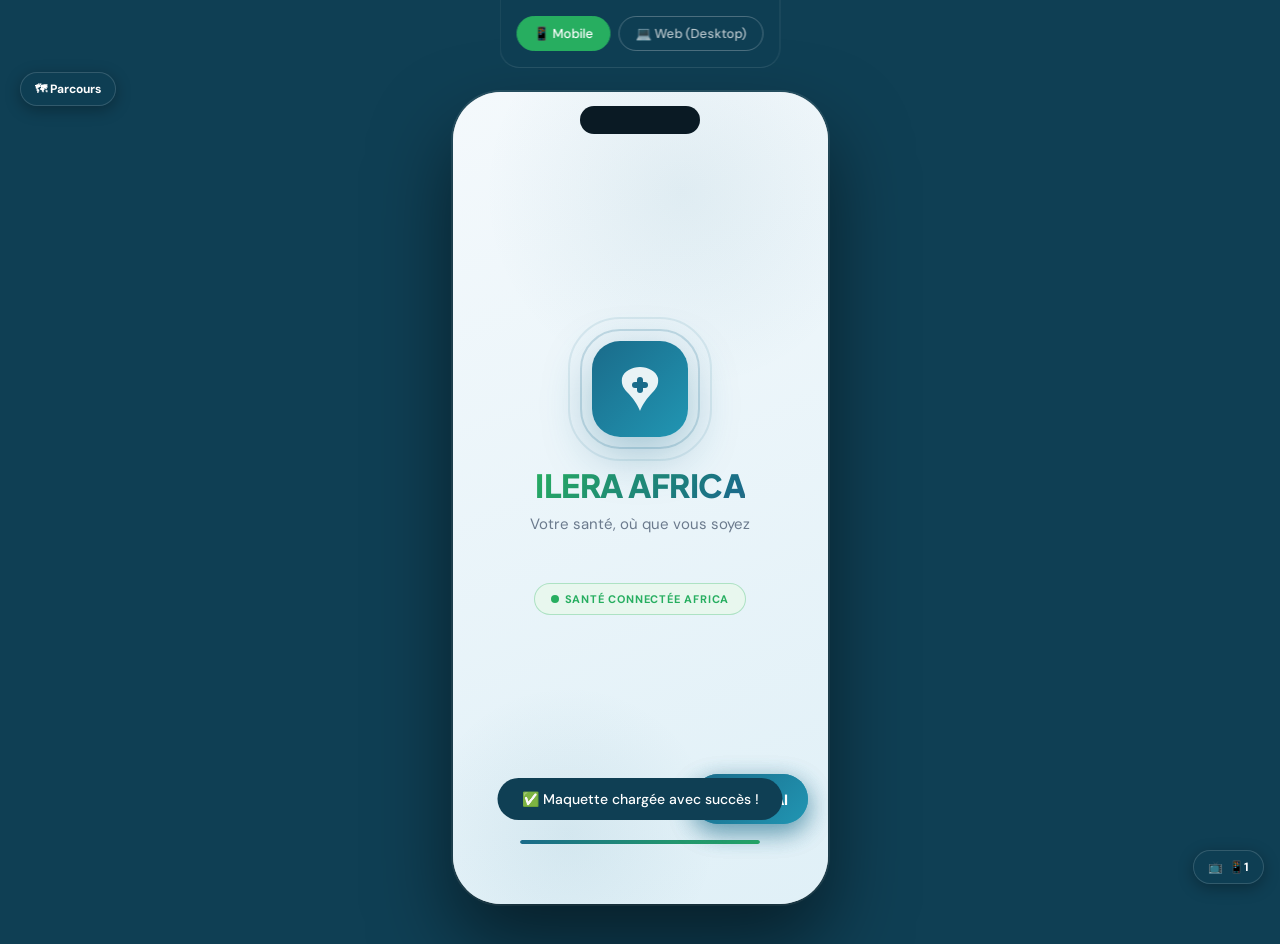
==== commit 7aced9d6: "Modularisation de la maquette et correction du navigation drawer (injection des composants globaux d" ====
--- a/index.html
+++ b/index.html
@@ -1,13621 +1,152 @@
 <!DOCTYPE html>
 <html lang="fr">
 <head>
-<meta charset="UTF-8">
-<meta name="viewport" content="width=device-width, initial-scale=1.0">
-<title>ILERA AFRICA</title>
-<link href="https://fonts.googleapis.com/css2?family=Plus+Jakarta+Sans:wght@400;500;600;700;800&family=DM+Sans:wght@400;500;600&display=swap" rel="stylesheet">
-<style>
-  /* ============================================================
-     DESIGN TOKENS — ILERA AFRICA v2
-  ============================================================ */
-  :root {
-    /* Brand */
-    --primary: #1A6B8A;
-    --primary-dark: #0F3F54;
-    --primary-light: #E8F4F8;
-    --secondary: #27AE60;
-    --secondary-light: #E8F7EE;
-    --medecin: #0D3B2E;
-    --medecin-light: #E8F7EE;
-    --livreur: #F39C12;
-    --livreur-light: #FEF9EE;
-    --alert: #E74C3C;
-    --warning: #F39C12;
-
-    /* Surfaces */
-    --bg: #F4F9FC;
-    --card: #FFFFFF;
-    --card-hover: #F8FBFD;
-
-    /* Text */
-    --text: #1A2332;
-    --text-muted: #6B7A8D;
-    --text-light: #A8B4C0;
-
-    /* Borders */
-    --border: #E2ECF2;
-    --border-strong: #C5D8E4;
-
-    /* Shadows */
-    --shadow-xs: 0 1px 4px rgba(0,0,0,0.06);
-    --shadow: 0 2px 12px rgba(0,0,0,0.08);
-    --shadow-lg: 0 8px 32px rgba(26,107,138,0.15);
-    --shadow-xl: 0 16px 48px rgba(0,0,0,0.18);
-
-    /* Spacing scale */
-    --sp-1: 4px; --sp-2: 8px; --sp-3: 12px; --sp-4: 16px;
-    --sp-5: 20px; --sp-6: 24px; --sp-8: 32px; --sp-10: 40px;
-
-    /* Type scale */
-    --text-xs: 10px; --text-sm: 12px; --text-base: 14px;
-    --text-md: 16px; --text-lg: 18px; --text-xl: 22px;
-    --text-2xl: 28px; --text-3xl: 36px;
-
-    /* Radius */
-    --r-sm: 8px; --r-md: 12px; --r-lg: 16px; --r-xl: 20px; --r-full: 9999px;
-
-    /* Transitions */
-    --ease: cubic-bezier(0.34,1.56,0.64,1);
-    --ease-out: cubic-bezier(0.16,1,0.3,1);
-    --dur-fast: 150ms;
-    --dur: 250ms;
-    --dur-slow: 400ms;
-
-    /* Dark mode base (light default) */
-    --dm-bg: #F4F9FC;
-    --dm-card: #FFFFFF;
-    --dm-text: #1A2332;
-    --dm-muted: #6B7A8D;
-    --dm-border: #E2ECF2;
-    --dm-nav: #0F3F54;
-  }
-
-  /* DARK MODE */
-  @media (prefers-color-scheme: dark) {
-    :root {
-      --bg: #0D1117;
-      --card: #161B22;
-      --card-hover: #1C2128;
-      --text: #E6EDF3;
-      --text-muted: #8B949E;
-      --text-light: #6E7681;
-      --border: #30363D;
-      --border-strong: #484F58;
-      --shadow-xs: 0 1px 4px rgba(0,0,0,0.3);
-      --shadow: 0 2px 12px rgba(0,0,0,0.4);
-      --shadow-lg: 0 8px 32px rgba(0,0,0,0.5);
-      --primary-light: #0D2B38;
-      --secondary-light: #0A2418;
-      --dm-bg: #0D1117;
-      --dm-card: #161B22;
-      --dm-text: #E6EDF3;
-      --dm-muted: #8B949E;
-      --dm-border: #30363D;
-      --dm-nav: #010409;
-    }
-  }
-
-  /* ============================================================
-     GLOBAL RESETS + MICRO-INTERACTIONS
-  ============================================================ */
-
-  * { box-sizing: border-box; margin: 0; padding: 0; }
-
-  /* ── Global hover & active states ── */
-  button { cursor: pointer; }
-  button:active { transform: scale(0.97); }
-
-  /* All interactive card-like elements */
-  [onclick], [data-nav] {
-    cursor: pointer;
-    transition: transform var(--dur-fast) var(--ease-out),
-                box-shadow var(--dur-fast) ease,
-                background var(--dur-fast) ease;
-  }
-  [onclick]:hover { transform: translateY(-1px); }
-  [onclick]:active { transform: scale(0.98); }
-
-  /* All buttons global hover */
-  button:hover { filter: brightness(1.06); }
-
-  /* Input focus rings */
-  input:focus, select:focus, textarea:focus {
-    outline: 2px solid var(--primary);
-    outline-offset: 1px;
-  }
-
-  /* ── Dark mode surfaces ── */
-  @media (prefers-color-scheme: dark) {
-    body { background: #010409; }
-    .mobile-frame { background: var(--bg); }
-    .web-frame { background: var(--bg); }
-    .screen { background: var(--bg) !important; }
-    .device-switcher { background: rgba(1,4,9,0.96); }
-    .screen-nav { background: rgba(1,4,9,0.96); }
-    input, select, textarea {
-      background: var(--card);
-      color: var(--text);
-      border-color: var(--border);
-    }
-  }
-
-  /* ── Skeleton loader animation ── */
-  @keyframes shimmer {
-    0% { background-position: -400px 0; }
-    100% { background-position: 400px 0; }
-  }
-  .skeleton {
-    background: linear-gradient(90deg, var(--border) 25%, var(--card-hover) 50%, var(--border) 75%);
-    background-size: 800px 100%;
-    animation: shimmer 1.4s ease-in-out infinite;
-    border-radius: var(--r-sm);
-  }
-
-  /* ── Smooth card hover ── */
-  .card-hover-lift {
-    transition: transform var(--dur-fast) var(--ease-out), box-shadow var(--dur-fast) ease;
-  }
-  .card-hover-lift:hover {
-    transform: translateY(-2px);
-    box-shadow: var(--shadow-lg);
-  }
-
-  /* ── Status badges ── */
-  .badge-success { background: var(--secondary-light); color: var(--secondary); border-radius: var(--r-full); padding: 3px 10px; font-size: 11px; font-weight: 700; }
-  .badge-warning { background: #FEF9EE; color: var(--warning); border-radius: var(--r-full); padding: 3px 10px; font-size: 11px; font-weight: 700; }
-  .badge-danger  { background: #FEF0EE; color: var(--alert); border-radius: var(--r-full); padding: 3px 10px; font-size: 11px; font-weight: 700; }
-  .badge-info    { background: var(--primary-light); color: var(--primary); border-radius: var(--r-full); padding: 3px 10px; font-size: 11px; font-weight: 700; }
-
-  /* ── Smooth scroll inside screens ── */
-  .screen { scroll-behavior: smooth; -webkit-overflow-scrolling: touch; }
-
-  /* ── Pulse dot ── */
-  @keyframes blink { 0%,100%{opacity:1} 50%{opacity:0.3} }
-  .pulse-dot { animation: blink 1.5s ease-in-out infinite; }
-
-  /* ── Chart bar animation ── */
-  @keyframes growBar { from { transform: scaleY(0); } to { transform: scaleY(1); } }
-  .chart-bar { transform-origin: bottom; animation: growBar 0.6s var(--ease-out) both; }
-
-  /* ── Modal overlay ── */
-  .modal-overlay {
-    position: absolute; inset: 0; background: rgba(0,0,0,0.5);
-    display: flex; align-items: flex-end; justify-content: center;
-    z-index: 500; border-radius: 48px; overflow: hidden;
-    opacity: 0; pointer-events: none;
-    transition: opacity var(--dur) ease;
-  }
-  .modal-overlay.open { opacity: 1; pointer-events: all; }
-  .modal-sheet {
-    background: var(--card); border-radius: 24px 24px 0 0;
-    padding: 8px 20px 32px; width: 100%; max-height: 80%;
-    overflow-y: auto; transform: translateY(100%);
-    transition: transform var(--dur-slow) var(--ease-out);
-  }
-  .modal-overlay.open .modal-sheet { transform: translateY(0); }
-  .modal-handle { width: 36px; height: 4px; background: var(--border); border-radius: 2px; margin: 8px auto 16px; }
-
-  /* ── Swipe gesture indicator ── */
-  .swipe-hint { 
-    position: absolute; bottom: 90px; left: 50%; transform: translateX(-50%);
-    background: rgba(0,0,0,0.5); color: #fff; font-size: 11px; 
-    padding: 4px 12px; border-radius: 20px; pointer-events: none;
-    animation: fadeInOut 2s ease-in-out forwards;
-  }
-  @keyframes fadeInOut { 0%{opacity:0} 20%{opacity:1} 80%{opacity:1} 100%{opacity:0} }
-
-  /* ── Premium Medicine Cards ── */
-  .med-card-premium {
-    background: var(--card);
-    border-radius: 20px;
-    padding: 16px;
-    box-shadow: var(--shadow);
-    border: 1px solid var(--border);
-    transition: all 0.3s var(--ease-out);
-    position: relative;
-    overflow: hidden;
-  }
-  .med-card-premium:hover {
-    transform: translateY(-4px);
-    box-shadow: 0 12px 32px rgba(26,107,138,0.12);
-    border-color: var(--primary);
-  }
-  .med-card-premium .img-container {
-    width: 100%;
-    height: 120px;
-    background: linear-gradient(135deg, #F4F9FC, #E0F0F7);
-    border-radius: 14px;
-    display: flex;
-    align-items: center;
-    justify-content: center;
-    margin-bottom: 12px;
-  }
-  .med-card-premium .price {
-    font-family: 'Plus Jakarta Sans', sans-serif;
-    font-size: 16px;
-    font-weight: 800;
-    color: var(--primary);
-  }
-  .med-card-premium .add-btn {
-    position: absolute;
-    bottom: 12px;
-    right: 12px;
-    width: 34px;
-    height: 34px;
-    background: var(--primary);
-    color: #fff;
-    border: none;
-    border-radius: 10px;
-    display: flex;
-    align-items: center;
-    justify-content: center;
-    font-size: 20px;
-    box-shadow: 0 4px 12px rgba(26,107,138,0.3);
-  }
-
-  /* ── Filter Modal Styles ── */
-  .filter-section { margin-bottom: 20px; }
-  .filter-label { font-size: 13px; font-weight: 700; color: var(--text); margin-bottom: 10px; display: block; }
-  .filter-grid { display: grid; grid-template-columns: 1fr 1fr; gap: 8px; }
-  .filter-chip {
-    padding: 10px;
-    background: var(--bg);
-    border: 1.5px solid var(--border);
-    border-radius: 12px;
-    font-size: 12px;
-    font-weight: 600;
-    color: var(--text-muted);
-    text-align: center;
-    cursor: pointer;
-    transition: all 0.2s;
-  }
-  .filter-chip.active {
-    background: var(--primary-light);
-    border-color: var(--primary);
-    color: var(--primary);
-  }
-
-  /* ── prefers-reduced-motion ── */
-  @media (prefers-reduced-motion: reduce) {
-    *, *::before, *::after {
-      animation-duration: 0.01ms !important;
-      animation-iteration-count: 1 !important;
-      transition-duration: 0.01ms !important;
-    }
-  }
-
-
-  body {
-    font-family: 'DM Sans', sans-serif;
-    background: #0F3F54;
-    min-height: 100vh;
-    display: flex;
-    flex-direction: column;
-    align-items: center;
-  }
-
-  /* ===== DEVICE SWITCHER ===== */
-  .device-switcher {
-    display: flex;
-    gap: 8px;
-    padding: 16px;
-    z-index: 100;
-    position: fixed;
-    top: 0;
-    left: 50%;
-    transform: translateX(-50%);
-    background: rgba(15,63,84,0.95);
-    border-radius: 0 0 20px 20px;
-    backdrop-filter: blur(10px);
-    border: 1px solid rgba(255,255,255,0.1);
-    border-top: none;
-  }
-
-  .switch-btn {
-    padding: 8px 16px;
-    border-radius: 50px;
-    border: 1.5px solid rgba(255,255,255,0.25);
-    background: transparent;
-    color: rgba(255,255,255,0.7);
-    font-family: 'DM Sans', sans-serif;
-    font-size: 13px;
-    font-weight: 500;
-    cursor: pointer;
-    transition: all 0.3s;
-  }
-  .switch-btn.active {
-    background: var(--secondary);
-    border-color: var(--secondary);
-    color: #fff;
-  }
-
-  /* ===== SCREEN NAV ===== */
-  .screen-nav {
-    display: none; /* hidden — replaced by JS-built panel */
-  }
-
-  /* ===== SCREEN PICKER (remplace screen-nav) ===== */
-  #screen-picker-toggle {
-    position: fixed;
-    bottom: 16px;
-    right: 16px;
-    background: rgba(15,63,84,0.96);
-    border: 1px solid rgba(255,255,255,0.15);
-    color: #fff;
-    padding: 8px 14px;
-    border-radius: 50px;
-    font-family: 'DM Sans', sans-serif;
-    font-size: 12px;
-    font-weight: 700;
-    cursor: pointer;
-    z-index: 200;
-    backdrop-filter: blur(10px);
-    display: flex;
-    align-items: center;
-    gap: 6px;
-    box-shadow: 0 4px 16px rgba(0,0,0,0.3);
-    transition: all 0.2s;
-  }
-  #screen-picker-toggle:hover { background: rgba(26,107,138,0.9); }
-
-  #screen-picker {
-    position: fixed;
-    bottom: 56px;
-    right: 16px;
-    width: 380px;
-    max-height: 70vh;
-    background: rgba(13,20,30,0.97);
-    border: 1px solid rgba(255,255,255,0.1);
-    border-radius: 16px;
-    backdrop-filter: blur(16px);
-    z-index: 199;
-    display: none;
-    flex-direction: column;
-    overflow: hidden;
-    box-shadow: 0 16px 48px rgba(0,0,0,0.5);
-  }
-  #screen-picker.open { display: flex; }
-
-  #screen-picker-header {
-    padding: 12px 16px;
-    border-bottom: 1px solid rgba(255,255,255,0.08);
-    display: flex;
-    justify-content: space-between;
-    align-items: center;
-    flex-shrink: 0;
-  }
-  #screen-picker-header span {
-    font-family: 'Plus Jakarta Sans', sans-serif;
-    font-size: 13px;
-    font-weight: 700;
-    color: rgba(255,255,255,0.9);
-  }
-  #screen-picker-close {
-    background: rgba(255,255,255,0.1);
-    border: none;
-    color: rgba(255,255,255,0.6);
-    width: 24px; height: 24px;
-    border-radius: 50%;
-    cursor: pointer;
-    font-size: 12px;
-    display: flex; align-items: center; justify-content: center;
-  }
-
-  #screen-picker-body {
-    overflow-y: auto;
-    padding: 12px 14px;
-    display: flex;
-    flex-direction: column;
-    gap: 10px;
-  }
-  #screen-picker-body::-webkit-scrollbar { width: 4px; }
-  #screen-picker-body::-webkit-scrollbar-thumb { background: rgba(255,255,255,0.15); border-radius: 2px; }
-
-  .sp-section-label {
-    font-family: 'DM Sans', sans-serif;
-    font-size: 10px;
-    font-weight: 700;
-    color: rgba(255,255,255,0.35);
-    letter-spacing: 1px;
-    text-transform: uppercase;
-    margin-bottom: 2px;
-  }
-  .sp-dots {
-    display: flex;
-    flex-wrap: wrap;
-    gap: 4px;
-  }
-  .nav-dot {
-    width: 30px;
-    height: 30px;
-    border-radius: 8px;
-    border: 1px solid rgba(255,255,255,0.15);
-    background: rgba(255,255,255,0.05);
-    color: rgba(255,255,255,0.6);
-    font-size: 10px;
-    font-weight: 600;
-    cursor: pointer;
-    transition: all 0.15s;
-    display: flex;
-    align-items: center;
-    justify-content: center;
-    font-family: 'DM Sans', sans-serif;
-  }
-  .nav-dot:hover { background: rgba(26,107,138,0.5); color: #fff; border-color: #1A6B8A; }
-  .nav-dot.active {
-    background: var(--primary);
-    border-color: var(--primary);
-    color: #fff;
-    box-shadow: 0 0 0 2px rgba(26,107,138,0.4);
-  }
-  /* couleurs par flow */
-  .nav-dot[data-flow="patient"]:hover      { background: rgba(26,107,138,0.5); border-color: #1A6B8A; }
-  .nav-dot[data-flow="pharmacist"]:hover   { background: rgba(39,174,96,0.4);  border-color: #27AE60; }
-  .nav-dot[data-flow="medecin"]:hover      { background: rgba(13,59,46,0.6);   border-color: #0D3B2E; }
-  .nav-dot[data-flow="livreur"]:hover      { background: rgba(243,156,18,0.4); border-color: #F39C12; }
-  .nav-dot[data-flow="admin"]:hover        { background: rgba(231,76,60,0.4);  border-color: #E74C3C; }
-  .nav-dot[data-flow="technique"]:hover    { background: rgba(139,92,246,0.4); border-color: #8B5CF6; }
-
-  /* ===== FLOW NAV (dropdown profils — gauche) ===== */
-  #flow-toggle {
-    position: fixed;
-    top: 72px;
-    left: 20px;
-    background: rgba(15,63,84,0.95);
-    border: 1px solid rgba(255,255,255,0.15);
-    color: #fff;
-    padding: 8px 14px;
-    border-radius: 50px;
-    font-family: 'DM Sans', sans-serif;
-    font-size: 12px;
-    font-weight: 700;
-    cursor: pointer;
-    z-index: 9999;
-    backdrop-filter: blur(10px);
-    transition: all 0.2s;
-    box-shadow: 0 4px 16px rgba(0,0,0,0.3);
-  }
-  #flow-toggle:hover { background: rgba(26,107,138,0.9); }
-
-  #flow-nav {
-    position: fixed;
-    top: 108px;
-    left: 20px;
-    background: rgba(15,63,84,0.97);
-    border-radius: 16px;
-    padding: 12px;
-    z-index: 9998;
-    display: none;
-    flex-direction: column;
-    gap: 6px;
-    backdrop-filter: blur(10px);
-    border: 1px solid rgba(255,255,255,0.1);
-    min-width: 200px;
-    box-shadow: 0 8px 32px rgba(0,0,0,0.4);
-  }
-  #flow-nav.visible { display: flex; }
-
-  .flow-btn {
-    padding: 9px 14px;
-    border-radius: 10px;
-    border: none;
-    font-family: 'DM Sans', sans-serif;
-    font-size: 12px;
-    font-weight: 600;
-    cursor: pointer;
-    text-align: left;
-    transition: all 0.2s;
-  }
-  .flow-btn:hover { transform: translateX(4px); opacity: 0.9; }
-  .flow-btn.patient    { background: #E8F4F8; color: #1A6B8A; }
-  .flow-btn.pharmacist { background: #E8F7EE; color: #27AE60; }
-  .flow-btn.admin      { background: #FEF0EE; color: #E74C3C; }
-  .flow-btn.medecin    { background: #E8F7EE; color: #0D3B2E; }
-  .flow-btn.livreur    { background: #FEF9EE; color: #F39C12; }
-  .flow-btn.demo-btn   { background: linear-gradient(135deg,#E74C3C,#c0392b); color: #fff; }
-
-  #flow-progress-bar { font-family: 'DM Sans', sans-serif; font-size: 12px; }
-
-  /* ===== VIEWPORT ===== */
-  .viewport {
-    margin-top: 72px;
-    margin-bottom: 20px;
-    display: flex;
-    justify-content: center;
-    align-items: center;
-    min-height: calc(100vh - 144px);
-    padding: 20px;
-  }
-
-  /* ===== MOBILE FRAME ===== */
-  .mobile-frame {
-    width: 375px;
-    height: 812px;
-    background: var(--bg);
-    border-radius: 48px;
-    overflow: hidden;
-    position: relative;
-    box-shadow: 0 40px 80px rgba(0,0,0,0.5), 0 0 0 2px rgba(255,255,255,0.1), inset 0 0 0 2px rgba(0,0,0,0.3);
-    flex-shrink: 0;
-  }
-
-  .mobile-frame::before {
-    content: '';
-    position: absolute;
-    top: 14px;
-    left: 50%;
-    transform: translateX(-50%);
-    width: 120px;
-    height: 28px;
-    background: #0a1a24;
-    border-radius: 50px;
-    z-index: 200;
-  }
-
-  /* ===== WEB FRAME ===== */
-  .web-frame {
-    width: min(1200px, calc(100vw - 40px));
-    height: 800px;
-    background: var(--bg);
-    border-radius: 16px;
-    overflow: hidden;
-    position: relative;
-    box-shadow: 0 40px 80px rgba(0,0,0,0.5);
-    flex-shrink: 0;
-  }
-
-  .web-browser-bar {
-    height: 44px;
-    background: #1e2a35;
-    display: flex;
-    align-items: center;
-    padding: 0 16px;
-    gap: 8px;
-    flex-shrink: 0;
-  }
-  .browser-dot { width: 12px; height: 12px; border-radius: 50%; }
-  .browser-dot.red { background: #FF5F56; }
-  .browser-dot.yellow { background: #FFBD2E; }
-  .browser-dot.green { background: #27C93F; }
-  .browser-url {
-    flex: 1;
-    height: 26px;
-    background: rgba(255,255,255,0.08);
-    border-radius: 6px;
-    margin: 0 8px;
-    display: flex;
-    align-items: center;
-    padding: 0 10px;
-    color: rgba(255,255,255,0.5);
-    font-size: 12px;
-    font-family: 'DM Sans', sans-serif;
-  }
-  .browser-content {
-    height: calc(100% - 44px);
-    overflow-y: auto;
-    overflow-x: hidden;
-  }
-
-  /* ===== SCREENS CONTAINER ===== */
-  .screen {
-    display: none;
-    width: 100%;
-    height: 100%;
-    overflow-y: auto;
-    overflow-x: hidden;
-    position: relative;
-  }
-  .screen.active { display: flex; flex-direction: column; overflow: hidden; }
-
-  /* ========================================
-     SCREEN 1 — SPLASH
-  ======================================== */
-  #screen1 {
-    background: linear-gradient(160deg, #F4F9FC 0%, #E0F0F7 100%);
-    justify-content: center;
-    align-items: center;
-  }
-
-  .splash-container {
-    display: flex;
-    flex-direction: column;
-    align-items: center;
-    justify-content: center;
-    height: 100%;
-    padding: 40px 32px;
-    position: relative;
-  }
-
-  .splash-bg-circle {
-    position: absolute;
-    border-radius: 50%;
-    background: radial-gradient(circle, rgba(26,107,138,0.08) 0%, transparent 70%);
-  }
-  .splash-bg-circle.c1 { width: 400px; height: 400px; top: -100px; right: -100px; }
-  .splash-bg-circle.c2 { width: 300px; height: 300px; bottom: -80px; left: -80px; }
-
-  .splash-logo-wrap {
-    position: relative;
-    margin-bottom: 28px;
-  }
-
-  .splash-logo-icon {
-    width: 96px;
-    height: 96px;
-    background: linear-gradient(135deg, var(--primary) 0%, #2196B3 100%);
-    border-radius: 28px;
-    display: flex;
-    align-items: center;
-    justify-content: center;
-    box-shadow: 0 16px 48px rgba(26,107,138,0.35);
-    animation: logoFloat 3s ease-in-out infinite;
-  }
-
-  @keyframes logoFloat {
-    0%, 100% { transform: translateY(0); }
-    50% { transform: translateY(-8px); }
-  }
-
-  .splash-logo-icon svg { width: 52px; height: 52px; }
-
-  .splash-pulse {
-    position: absolute;
-    inset: -12px;
-    border-radius: 40px;
-    border: 2px solid rgba(26,107,138,0.2);
-    animation: pulse 2s ease-in-out infinite;
-  }
-  .splash-pulse:nth-child(2) {
-    inset: -24px;
-    border-radius: 52px;
-    animation-delay: 0.5s;
-    border-color: rgba(26,107,138,0.1);
-  }
-
-  @keyframes pulse {
-    0% { opacity: 0; transform: scale(0.95); }
-    50% { opacity: 1; }
-    100% { opacity: 0; transform: scale(1.05); }
-  }
-
-  .splash-brand {
-    font-family: 'Plus Jakarta Sans', sans-serif;
-    font-size: 32px;
-    font-weight: 800;
-    color: var(--primary);
-    letter-spacing: -0.5px;
-    margin-bottom: 8px;
-  }
-
-  .splash-tagline {
-    font-size: 15px;
-    color: var(--text-muted);
-    text-align: center;
-    line-height: 1.5;
-    max-width: 220px;
-    margin-bottom: 48px;
-  }
-
-  .splash-badge {
-    display: flex;
-    align-items: center;
-    gap: 6px;
-    background: var(--secondary-light);
-    border: 1.5px solid rgba(39,174,96,0.3);
-    border-radius: 50px;
-    padding: 8px 16px;
-    margin-bottom: 40px;
-  }
-  .splash-badge-dot { width: 8px; height: 8px; background: var(--secondary); border-radius: 50%; }
-  .splash-badge span { font-size: 11px; font-weight: 700; color: var(--secondary); letter-spacing: 0.8px; }
-
-  .splash-loader {
-    width: 240px;
-    height: 4px;
-    background: rgba(26,107,138,0.12);
-    border-radius: 50px;
-    overflow: hidden;
-    position: absolute;
-    bottom: 60px;
-  }
-  .splash-loader-bar {
-    height: 100%;
-    background: linear-gradient(90deg, var(--primary), var(--secondary));
-    border-radius: 50px;
-    animation: loadBar 2.5s ease-in-out infinite;
-  }
-  @keyframes loadBar {
-    0% { width: 0%; }
-    70% { width: 90%; }
-    100% { width: 100%; }
-  }
-
-  /* ========================================
-     SCREEN 2/3/4 — ONBOARDING
-  ======================================== */
-  .onboarding-screen {
-    background: #fff;
-    height: 100%;
-    display: flex;
-    flex-direction: column;
-  }
-
-  .onboarding-header {
-    display: flex;
-    justify-content: space-between;
-    align-items: center;
-    padding: 60px 24px 0;
-  }
-
-  .skip-btn {
-    font-size: 14px;
-    color: var(--text-muted);
-    background: none;
-    border: none;
-    cursor: pointer;
-    font-family: 'DM Sans', sans-serif;
-    font-weight: 500;
-    padding: 4px 8px;
-  }
-
-  .ob-logo {
-    font-family: 'Plus Jakarta Sans', sans-serif;
-    font-size: 16px;
-    font-weight: 700;
-    color: var(--primary);
-  }
-
-  .onboarding-illustration {
-    flex: 1;
-    display: flex;
-    align-items: center;
-    justify-content: center;
-    padding: 24px;
-    position: relative;
-  }
-
-  .ob-illus-bg {
-    width: 240px;
-    height: 240px;
-    border-radius: 50%;
-    background: var(--primary-light);
-    display: flex;
-    align-items: center;
-    justify-content: center;
-    position: relative;
-    overflow: hidden;
-  }
-
-  .ob-illus-bg::before {
-    content: '';
-    position: absolute;
-    inset: 0;
-    background: radial-gradient(circle at 30% 30%, rgba(26,107,138,0.15) 0%, transparent 60%);
-  }
-
-  .ob-illus-svg { width: 140px; height: 140px; }
-
-  .onboarding-content {
-    padding: 0 32px 24px;
-  }
-
-  .ob-title {
-    font-family: 'Plus Jakarta Sans', sans-serif;
-    font-size: 26px;
-    font-weight: 800;
-    color: var(--text);
-    line-height: 1.25;
-    margin-bottom: 12px;
-  }
-
-  .ob-subtitle {
-    font-size: 15px;
-    color: var(--text-muted);
-    line-height: 1.6;
-    margin-bottom: 32px;
-  }
-
-  .ob-dots {
-    display: flex;
-    gap: 8px;
-    justify-content: center;
-    margin-bottom: 24px;
-  }
-
-  .ob-dot {
-    height: 8px;
-    border-radius: 50px;
-    background: rgba(26,107,138,0.15);
-    transition: all 0.4s cubic-bezier(0.34,1.56,0.64,1);
-  }
-  .ob-dot.active { background: var(--primary); width: 24px; }
-  .ob-dot:not(.active) { width: 8px; }
-
-  .ob-btn {
-    width: 100%;
-    padding: 16px;
-    background: linear-gradient(135deg, var(--primary) 0%, #2196B3 100%);
-    color: #fff;
-    border: none;
-    border-radius: 50px;
-    font-family: 'Plus Jakarta Sans', sans-serif;
-    font-size: 16px;
-    font-weight: 700;
-    cursor: pointer;
-    transition: all 0.3s;
-    box-shadow: 0 8px 24px rgba(26,107,138,0.35);
-    display: flex;
-    align-items: center;
-    justify-content: center;
-    gap: 8px;
-  }
-  .ob-btn:hover { transform: translateY(-2px); box-shadow: 0 12px 32px rgba(26,107,138,0.45); }
-  .ob-btn:active { transform: translateY(0); }
-
-  .ob-btn.secondary {
-    background: linear-gradient(135deg, var(--secondary) 0%, #2ecc71 100%);
-    box-shadow: 0 8px 24px rgba(39,174,96,0.35);
-  }
-
-  /* Float decorations */
-  .ob-float {
-    position: absolute;
-    border-radius: 50%;
-    animation: floatAround 4s ease-in-out infinite;
-  }
-  @keyframes floatAround {
-    0%, 100% { transform: translate(0,0) rotate(0deg); }
-    33% { transform: translate(5px,-8px) rotate(5deg); }
-    66% { transform: translate(-5px,5px) rotate(-5deg); }
-  }
-
-  /* ========================================
-     SCREEN 5 — LOGIN
-  ======================================== */
-  .login-screen {
-    background: linear-gradient(180deg, var(--primary-light) 0%, #fff 40%);
-    height: 100%;
-    overflow-y: auto;
-    display: flex;
-    flex-direction: column;
-  }
-
-  .login-top {
-    padding: 70px 32px 32px;
-    text-align: center;
-  }
-
-  .login-logo {
-    display: inline-flex;
-    align-items: center;
-    gap: 10px;
-    margin-bottom: 28px;
-  }
-
-  .login-logo-icon {
-    width: 44px;
-    height: 44px;
-    background: linear-gradient(135deg, var(--primary), #2196B3);
-    border-radius: 14px;
-    display: flex;
-    align-items: center;
-    justify-content: center;
-  }
-
-  .login-logo-text {
-    font-family: 'Plus Jakarta Sans', sans-serif;
-    font-size: 20px;
-    font-weight: 800;
-    color: var(--primary);
-  }
-
-  .login-title {
-    font-family: 'Plus Jakarta Sans', sans-serif;
-    font-size: 22px;
-    font-weight: 700;
-    color: var(--text);
-    line-height: 1.3;
-    margin-bottom: 6px;
-  }
-
-  .login-subtitle {
-    font-size: 14px;
-    color: var(--text-muted);
-  }
-
-  .login-form {
-    padding: 0 24px 24px;
-    flex: 1;
-  }
-
-  .field-group {
-    margin-bottom: 16px;
-  }
-
-  .field-label {
-    font-size: 12px;
-    font-weight: 600;
-    color: var(--text-muted);
-    letter-spacing: 0.5px;
-    text-transform: uppercase;
-    margin-bottom: 6px;
-    display: block;
-  }
-
-  .field-wrap {
-    position: relative;
-  }
-
-  .field-prefix {
-    position: absolute;
-    left: 16px;
-    top: 50%;
-    transform: translateY(-50%);
-    font-size: 14px;
-    font-weight: 600;
-    color: var(--primary);
-    background: var(--primary-light);
-    padding: 4px 8px;
-    border-radius: 6px;
-  }
-
-  .field-input {
-    width: 100%;
-    padding: 15px 16px;
-    background: #fff;
-    border: 1.5px solid var(--border);
-    border-radius: 14px;
-    font-family: 'DM Sans', sans-serif;
-    font-size: 15px;
-    color: var(--text);
-    outline: none;
-    transition: all 0.3s;
-    appearance: none;
-  }
-  .field-input.with-prefix { padding-left: 72px; }
-  .field-input:focus {
-    border-color: var(--primary);
-    box-shadow: 0 0 0 4px rgba(26,107,138,0.1);
-  }
-  .field-input::placeholder { color: rgba(107,122,141,0.5); }
-
-  .otp-wrap {
-    display: flex;
-    gap: 8px;
-  }
-  .otp-input {
-    width: 44px;
-    height: 52px;
-    background: #fff;
-    border: 1.5px solid var(--border);
-    border-radius: 12px;
-    font-family: 'Plus Jakarta Sans', sans-serif;
-    font-size: 20px;
-    font-weight: 700;
-    color: var(--primary);
-    text-align: center;
-    outline: none;
-    transition: all 0.3s;
-    flex-shrink: 0;
-  }
-  .otp-input:focus {
-    border-color: var(--primary);
-    box-shadow: 0 0 0 4px rgba(26,107,138,0.1);
-    transform: scale(1.05);
-  }
-
-  .resend-link {
-    font-size: 13px;
-    color: var(--primary);
-    text-decoration: none;
-    font-weight: 600;
-    display: block;
-    text-align: right;
-    margin-top: 8px;
-    cursor: pointer;
-  }
-
-  .cta-btn {
-    width: 100%;
-    padding: 17px;
-    background: linear-gradient(135deg, var(--primary) 0%, #2196B3 100%);
-    color: #fff;
-    border: none;
-    border-radius: 50px;
-    font-family: 'Plus Jakarta Sans', sans-serif;
-    font-size: 16px;
-    font-weight: 700;
-    cursor: pointer;
-    margin-top: 8px;
-    margin-bottom: 20px;
-    box-shadow: 0 8px 24px rgba(26,107,138,0.3);
-    transition: all 0.3s;
-    position: relative;
-    overflow: hidden;
-  }
-  .cta-btn::after {
-    content: '';
-    position: absolute;
-    inset: 0;
-    background: linear-gradient(135deg, transparent 0%, rgba(255,255,255,0.1) 100%);
-  }
-  .cta-btn:hover { transform: translateY(-2px); box-shadow: 0 12px 32px rgba(26,107,138,0.4); }
-  .cta-btn:active { transform: translateY(0); }
-
-  .login-link {
-    text-align: center;
-    font-size: 14px;
-    color: var(--text-muted);
-    margin-bottom: 12px;
-  }
-  .login-link a {
-    color: var(--primary);
-    font-weight: 600;
-    text-decoration: none;
-    cursor: pointer;
-  }
-
-  .legal-note {
-    text-align: center;
-    font-size: 11px;
-    color: rgba(107,122,141,0.7);
-    padding: 0 8px;
-    line-height: 1.6;
-  }
-  .legal-note a { color: var(--primary); text-decoration: none; }
-
-  /* ======== WEB SCREENS ======== */
-  .web-screen {
-    display: none;
-    height: 100%;
-    flex-direction: column;
-    background: var(--bg);
-    overflow: hidden;
-  }
-  .web-screen.active { display: flex; }
-
-  /* WEB LANDING */
-  .web-nav {
-    background: #fff;
-    height: 64px;
-    display: flex;
-    align-items: center;
-    padding: 0 48px;
-    border-bottom: 1px solid var(--border);
-    flex-shrink: 0;
-    gap: 32px;
-    position: sticky;
-    top: 0;
-    z-index: 10;
-  }
-
-  .web-nav-logo {
-    display: flex;
-    align-items: center;
-    gap: 10px;
-    margin-right: auto;
-  }
-
-  .web-nav-logo-icon {
-    width: 36px;
-    height: 36px;
-    background: linear-gradient(135deg, var(--primary), #2196B3);
-    border-radius: 10px;
-    display: flex;
-    align-items: center;
-    justify-content: center;
-  }
-
-  .web-nav-logo-text {
-    font-family: 'Plus Jakarta Sans', sans-serif;
-    font-size: 18px;
-    font-weight: 800;
-    color: var(--primary);
-  }
-
-  .web-nav-link {
-    font-size: 14px;
-    font-weight: 500;
-    color: var(--text-muted);
-    text-decoration: none;
-    cursor: pointer;
-    transition: color 0.2s;
-  }
-  .web-nav-link:hover { color: var(--primary); }
-
-  .web-nav-btn {
-    padding: 10px 24px;
-    background: linear-gradient(135deg, var(--primary), #2196B3);
-    color: #fff;
-    border: none;
-    border-radius: 50px;
-    font-family: 'DM Sans', sans-serif;
-    font-size: 14px;
-    font-weight: 600;
-    cursor: pointer;
-    transition: all 0.3s;
-    box-shadow: 0 4px 12px rgba(26,107,138,0.25);
-  }
-  .web-nav-btn:hover { transform: translateY(-1px); }
-
-  .web-body { flex: 1; overflow-y: auto; }
-
-  /* Hero */
-  .hero {
-    display: grid;
-    grid-template-columns: 1fr 1fr;
-    gap: 60px;
-    padding: 80px 80px 60px;
-    background: linear-gradient(135deg, var(--bg) 0%, #E0F0F7 100%);
-    min-height: 480px;
-    align-items: center;
-    position: relative;
-    overflow: hidden;
-  }
-
-  .hero::before {
-    content: '';
-    position: absolute;
-    top: -100px;
-    right: 200px;
-    width: 400px;
-    height: 400px;
-    border-radius: 50%;
-    background: radial-gradient(circle, rgba(26,107,138,0.08) 0%, transparent 70%);
-  }
-
-  .hero-badge {
-    display: inline-flex;
-    align-items: center;
-    gap: 6px;
-    background: var(--secondary-light);
-    border: 1.5px solid rgba(39,174,96,0.3);
-    border-radius: 50px;
-    padding: 6px 14px;
-    margin-bottom: 20px;
-  }
-  .hero-badge-dot { width: 7px; height: 7px; background: var(--secondary); border-radius: 50%; animation: blink 1.5s ease-in-out infinite; }
-  @keyframes blink { 0%,100%{opacity:1}50%{opacity:0.3} }
-  .hero-badge span { font-size: 12px; font-weight: 700; color: var(--secondary); letter-spacing: 0.5px; }
-
-  .hero-title {
-    font-family: 'Plus Jakarta Sans', sans-serif;
-    font-size: 42px;
-    font-weight: 800;
-    color: var(--text);
-    line-height: 1.15;
-    letter-spacing: -0.5px;
-    margin-bottom: 18px;
-  }
-  .hero-title span { color: var(--primary); }
-
-  .hero-sub {
-    font-size: 17px;
-    color: var(--text-muted);
-    line-height: 1.65;
-    margin-bottom: 36px;
-    max-width: 420px;
-  }
-
-  .hero-btns { display: flex; gap: 12px; align-items: center; flex-wrap: wrap; }
-
-  .hero-cta {
-    padding: 16px 32px;
-    background: linear-gradient(135deg, var(--primary), #2196B3);
-    color: #fff;
-    border: none;
-    border-radius: 50px;
-    font-family: 'Plus Jakarta Sans', sans-serif;
-    font-size: 15px;
-    font-weight: 700;
-    cursor: pointer;
-    box-shadow: 0 8px 24px rgba(26,107,138,0.35);
-    transition: all 0.3s;
-    display: flex;
-    align-items: center;
-    gap: 8px;
-  }
-  .hero-cta:hover { transform: translateY(-2px); box-shadow: 0 12px 32px rgba(26,107,138,0.45); }
-
-  .hero-ghost {
-    padding: 14px 28px;
-    background: transparent;
-    color: var(--primary);
-    border: 2px solid var(--primary);
-    border-radius: 50px;
-    font-family: 'DM Sans', sans-serif;
-    font-size: 15px;
-    font-weight: 600;
-    cursor: pointer;
-    transition: all 0.3s;
-  }
-  .hero-ghost:hover { background: var(--primary-light); }
-
-  .hero-visual {
-    display: flex;
-    justify-content: center;
-    align-items: center;
-    position: relative;
-  }
-
-  .hero-phone-mockup {
-    width: 220px;
-    height: 400px;
-    background: linear-gradient(160deg, var(--primary) 0%, var(--primary-dark) 100%);
-    border-radius: 36px;
-    box-shadow: 0 32px 64px rgba(26,107,138,0.4), 0 0 0 8px rgba(26,107,138,0.1);
-    position: relative;
-    display: flex;
-    align-items: center;
-    justify-content: center;
-    overflow: hidden;
-  }
-
-  .hero-phone-inner {
-    width: 90%;
-    height: 90%;
-    background: var(--bg);
-    border-radius: 28px;
-    padding: 16px;
-    display: flex;
-    flex-direction: column;
-    gap: 8px;
-  }
-
-  .phone-ui-bar {
-    height: 28px;
-    background: var(--primary);
-    border-radius: 8px;
-    opacity: 0.9;
-  }
-
-  .phone-ui-card {
-    background: #fff;
-    border-radius: 10px;
-    padding: 8px;
-    box-shadow: 0 2px 8px rgba(0,0,0,0.06);
-  }
-
-  .phone-ui-line {
-    height: 8px;
-    border-radius: 4px;
-    background: rgba(26,107,138,0.15);
-    margin-bottom: 4px;
-  }
-  .phone-ui-line:last-child { width: 60%; }
-
-  .hero-float-card {
-    position: absolute;
-    background: #fff;
-    border-radius: 16px;
-    padding: 12px 16px;
-    box-shadow: 0 8px 24px rgba(0,0,0,0.12);
-    display: flex;
-    align-items: center;
-    gap: 10px;
-    animation: floatCard 3s ease-in-out infinite;
-  }
-  @keyframes floatCard {
-    0%,100%{transform:translateY(0)}
-    50%{transform:translateY(-8px)}
-  }
-
-  .hero-float-card.fc1 { top: 20px; right: -20px; animation-delay: 0s; }
-  .hero-float-card.fc2 { bottom: 40px; left: -20px; animation-delay: 1s; }
-
-  .fc-icon { width: 36px; height: 36px; border-radius: 10px; display: flex; align-items: center; justify-content: center; font-size: 18px; }
-  .fc-icon.green { background: var(--secondary-light); }
-  .fc-icon.blue { background: var(--primary-light); }
-  .fc-text { font-size: 12px; }
-  .fc-text strong { display: block; font-family: 'Plus Jakarta Sans', sans-serif; font-weight: 700; color: var(--text); }
-  .fc-text span { color: var(--text-muted); }
-
-  /* Features */
-  .features-row {
-    display: grid;
-    grid-template-columns: repeat(3, 1fr);
-    gap: 1px;
-    background: var(--border);
-    border-top: 1px solid var(--border);
-  }
-
-  .feature-item {
-    background: #fff;
-    padding: 36px 40px;
-    display: flex;
-    align-items: flex-start;
-    gap: 20px;
-  }
-
-  .feature-icon {
-    width: 52px;
-    height: 52px;
-    border-radius: 16px;
-    display: flex;
-    align-items: center;
-    justify-content: center;
-    font-size: 24px;
-    flex-shrink: 0;
-  }
-  .feature-icon.blue { background: var(--primary-light); }
-  .feature-icon.green { background: var(--secondary-light); }
-  .feature-icon.orange { background: rgba(243,156,18,0.1); }
-
-  .feature-text h3 {
-    font-family: 'Plus Jakarta Sans', sans-serif;
-    font-size: 16px;
-    font-weight: 700;
-    color: var(--text);
-    margin-bottom: 6px;
-  }
-  .feature-text p { font-size: 14px; color: var(--text-muted); line-height: 1.5; }
-
-  /* CTA Banner */
-  .cta-banner {
-    background: linear-gradient(135deg, var(--primary-dark) 0%, var(--primary) 100%);
-    padding: 56px 80px;
-    display: flex;
-    justify-content: space-between;
-    align-items: center;
-    gap: 32px;
-  }
-  .cta-banner-text h2 {
-    font-family: 'Plus Jakarta Sans', sans-serif;
-    font-size: 28px;
-    font-weight: 800;
-    color: #fff;
-    margin-bottom: 8px;
-  }
-  .cta-banner-text p { color: rgba(255,255,255,0.7); font-size: 15px; }
-  .cta-banner-btn {
-    padding: 16px 36px;
-    background: #fff;
-    color: var(--primary);
-    border: none;
-    border-radius: 50px;
-    font-family: 'Plus Jakarta Sans', sans-serif;
-    font-size: 15px;
-    font-weight: 700;
-    cursor: pointer;
-    white-space: nowrap;
-    transition: all 0.3s;
-    box-shadow: 0 8px 24px rgba(0,0,0,0.2);
-  }
-  .cta-banner-btn:hover { transform: translateY(-2px); }
-
-  /* Web Footer */
-  .web-footer {
-    background: var(--primary-dark);
-    padding: 32px 80px;
-    display: flex;
-    justify-content: space-between;
-    align-items: center;
-  }
-  .web-footer-logo {
-    font-family: 'Plus Jakarta Sans', sans-serif;
-    font-size: 16px;
-    font-weight: 800;
-    color: #fff;
-  }
-  .web-footer p { font-size: 13px; color: rgba(255,255,255,0.4); margin-top: 4px; }
-  .web-footer-links { display: flex; gap: 24px; }
-  .web-footer-links a { font-size: 13px; color: rgba(255,255,255,0.5); text-decoration: none; cursor: pointer; }
-  .web-footer-links a:hover { color: #fff; }
-
-  /* WEB LOGIN */
-  .web-login-wrap {
-    flex: 1;
-    display: flex;
-    align-items: center;
-    justify-content: center;
-    padding: 40px;
-    background: linear-gradient(135deg, var(--primary-light) 0%, #fff 60%);
-    position: relative;
-    overflow: hidden;
-  }
-
-  .web-login-deco {
-    position: absolute;
-    border-radius: 50%;
-    border: 2px solid rgba(26,107,138,0.1);
-  }
-  .web-login-deco.d1 { width: 400px; height: 400px; top: -150px; right: -100px; }
-  .web-login-deco.d2 { width: 250px; height: 250px; bottom: -80px; left: -60px; }
-
-  .web-login-card {
-    background: #fff;
-    border-radius: 24px;
-    padding: 48px;
-    width: 480px;
-    box-shadow: 0 24px 64px rgba(26,107,138,0.12);
-    position: relative;
-    z-index: 1;
-  }
-
-  .web-login-icon {
-    width: 56px;
-    height: 56px;
-    background: var(--primary-light);
-    border-radius: 16px;
-    display: flex;
-    align-items: center;
-    justify-content: center;
-    margin-bottom: 24px;
-  }
-
-  .web-login-title {
-    font-family: 'Plus Jakarta Sans', sans-serif;
-    font-size: 28px;
-    font-weight: 800;
-    color: var(--text);
-    margin-bottom: 6px;
-  }
-
-  .web-login-sub {
-    font-size: 15px;
-    color: var(--text-muted);
-    margin-bottom: 32px;
-    line-height: 1.5;
-  }
-
-  .web-field-group { margin-bottom: 20px; }
-  .web-field-label {
-    font-size: 13px;
-    font-weight: 600;
-    color: var(--text);
-    margin-bottom: 8px;
-    display: block;
-  }
-  .web-field-input {
-    width: 100%;
-    padding: 14px 18px;
-    background: var(--bg);
-    border: 1.5px solid var(--border);
-    border-radius: 12px;
-    font-family: 'DM Sans', sans-serif;
-    font-size: 15px;
-    color: var(--text);
-    outline: none;
-    transition: all 0.3s;
-  }
-  .web-field-input:focus {
-    border-color: var(--primary);
-    background: #fff;
-    box-shadow: 0 0 0 4px rgba(26,107,138,0.08);
-  }
-
-  .web-field-row { display: flex; gap: 12px; align-items: center; justify-content: space-between; }
-  .web-forgot { font-size: 13px; color: var(--primary); font-weight: 600; text-decoration: none; cursor: pointer; }
-
-  .web-otp-label { font-size: 13px; font-weight: 600; color: var(--text); margin-bottom: 10px; display: block; }
-  .web-otp-wrap { display: flex; gap: 10px; }
-  .web-otp-box {
-    width: 56px;
-    height: 60px;
-    background: var(--bg);
-    border: 1.5px solid var(--border);
-    border-radius: 12px;
-    font-family: 'Plus Jakarta Sans', sans-serif;
-    font-size: 22px;
-    font-weight: 700;
-    color: var(--primary);
-    text-align: center;
-    outline: none;
-    transition: all 0.3s;
-  }
-  .web-otp-box:focus {
-    border-color: var(--primary);
-    box-shadow: 0 0 0 4px rgba(26,107,138,0.1);
-    transform: scale(1.05);
-  }
-
-  .web-ssl-badge {
-    display: flex;
-    align-items: center;
-    gap: 8px;
-    background: var(--secondary-light);
-    border-radius: 10px;
-    padding: 10px 14px;
-    margin: 20px 0;
-  }
-  .web-ssl-badge span { font-size: 13px; color: var(--secondary); font-weight: 600; }
-
-  .web-cta {
-    width: 100%;
-    padding: 16px;
-    background: linear-gradient(135deg, var(--primary), #2196B3);
-    color: #fff;
-    border: none;
-    border-radius: 50px;
-    font-family: 'Plus Jakarta Sans', sans-serif;
-    font-size: 16px;
-    font-weight: 700;
-    cursor: pointer;
-    box-shadow: 0 8px 24px rgba(26,107,138,0.3);
-    margin-bottom: 20px;
-    transition: all 0.3s;
-  }
-  .web-cta:hover { transform: translateY(-2px); box-shadow: 0 12px 32px rgba(26,107,138,0.4); }
-
-  .web-login-footer {
-    text-align: center;
-    font-size: 14px;
-    color: var(--text-muted);
-    margin-bottom: 20px;
-  }
-  .web-login-footer a { color: var(--primary); font-weight: 600; text-decoration: none; cursor: pointer; }
-
-  .web-badges {
-    display: flex;
-    gap: 12px;
-    justify-content: center;
-  }
-  .web-badge-item {
-    display: flex;
-    align-items: center;
-    gap: 5px;
-    font-size: 11px;
-    color: var(--text-muted);
-    background: var(--bg);
-    padding: 6px 12px;
-    border-radius: 50px;
-    border: 1px solid var(--border);
-  }
-
-  /* ===== TOAST ===== */
-  .toast {
-    position: fixed;
-    bottom: 80px;
-    left: 50%;
-    transform: translateX(-50%) translateY(20px);
-    background: var(--primary-dark);
-    color: #fff;
-    padding: 12px 24px;
-    border-radius: 50px;
-    font-size: 14px;
-    font-weight: 500;
-    z-index: 9999;
-    opacity: 0;
-    transition: all 0.4s cubic-bezier(0.34,1.56,0.64,1);
-    white-space: nowrap;
-    pointer-events: none;
-  }
-  .toast.show {
-    opacity: 1;
-    transform: translateX(-50%) translateY(0);
-  }
-
-  /* ===== ANIMATIONS ===== */
-  .screen.active { animation: screenIn 0.4s cubic-bezier(0.34,1.56,0.64,1); }
-  @keyframes screenIn {
-    from { opacity: 0; transform: scale(0.97); }
-    to { opacity: 1; transform: scale(1); }
-  }
-
-  /* Scrollbar */
-  ::-webkit-scrollbar { width: 4px; }
-  ::-webkit-scrollbar-track { background: transparent; }
-  ::-webkit-scrollbar-thumb { background: rgba(26,107,138,0.2); border-radius: 2px; }
-  /* ── Brand Cool Style ── */
-  .brand-cool {
-    background: linear-gradient(135deg, #27AE60 0%, #1A6B8A 50%, #F39C12 100%);
-    background-size: 200% auto;
-    -webkit-background-clip: text;
-    -webkit-text-fill-color: transparent;
-    background-clip: text;
-    text-fill-color: transparent;
-    font-weight: 800;
-    letter-spacing: -0.5px;
-    animation: shine 5s linear infinite;
-  }
-  @keyframes shine {
-    to { background-position: 200% center; }
-  }
-
-  /* Safety Reset to prevent drifting and rogue visibility */
-  .mobile-frame, .web-frame { position: relative; overflow: hidden; }
-  .screen, .web-screen {
-    position: absolute !important;
-    top: 0; left: 0;
-    width: 100% !important;
-    height: 100% !important;
-    margin: 0 !important;
-    padding: 0 !important;
-    box-sizing: border-box;
-    display: none !important;
-    background: var(--bg);
-  }
-  .screen.active, .web-screen.active {
-    display: flex !important;
-    flex-direction: column;
-  }
-
-</style>
-
+    <meta charset="UTF-8">
+    <meta name="viewport" content="width=device-width, initial-scale=1.0, maximum-scale=1.0, user-scalable=no, viewport-fit=cover">
+    <title>ILERA AFRICA — Maquette Modulaire</title>
+    
+    <!-- Fonts -->
+    <link href="https://fonts.googleapis.com/css2?family=Plus+Jakarta+Sans:wght@400;500;600;700;800&family=DM+Sans:wght@400;500;700&display=swap" rel="stylesheet">
+    
+    <!-- CSS Modulaire -->
+    <link rel="stylesheet" href="assets/css/style.css">
+    
+    <style>
+        /* Loader styles */
+        #app-loader {
+            position: fixed; inset: 0; background: #0F3F54; 
+            display: flex; flex-direction: column; align-items: center; justify-content: center;
+            z-index: 10000; color: #fff; font-family: 'Plus Jakarta Sans', sans-serif;
+            transition: opacity 0.5s ease;
+        }
+        .spinner {
+            width: 40px; height: 40px; border: 4px solid rgba(255,255,255,0.1);
+            border-top-color: #27AE60; border-radius: 50%;
+            animation: spin 1s linear infinite; margin-bottom: 16px;
+        }
+        @keyframes spin { to { transform: rotate(360deg); } }
+    </style>
 </head>
 <body>
 
-<!-- DEVICE SWITCHER -->
-<div class="device-switcher">
-  <button class="switch-btn active" onclick="setDevice('mobile')">📱 Mobile</button>
-  <button class="switch-btn" onclick="setDevice('web')">💻 Web</button>
-</div>
-
-<!-- SCREEN PICKER TOGGLE -->
-<button id="screen-picker-toggle" onclick="toggleScreenPicker()">
-  📺 Écrans <span id="sp-current">·1</span> ▾
-</button>
-
-<!-- SCREEN PICKER PANEL — built by JS -->
-<div id="screen-picker"></div>
-
-<!-- VIEWPORT -->
-<div class="viewport" id="viewport">
-
-  <!-- ====== MOBILE FRAME ====== -->
-  <div class="mobile-frame" id="mobileFrame">
-
-    <!-- SCREEN 1 — SPLASH -->
-    <div class="screen active" id="screen1" data-device="mobile">
-      <div class="splash-container">
-        <div class="splash-bg-circle c1"></div>
-        <div class="splash-bg-circle c2"></div>
-        <div class="splash-logo-wrap">
-          <div class="splash-pulse"></div>
-          <div class="splash-pulse"></div>
-          <div class="splash-logo-icon">
-            <svg viewBox="0 0 52 52" fill="none" xmlns="http://www.w3.org/2000/svg">
-              <path d="M26 4C18 4 10 8 8 15C7 22 10 26 14 30C18 34 24 42 26 48C28 42 34 34 38 30C42 26 45 22 44 15C42 8 34 4 26 4Z" fill="white" opacity="0.9"/>
-              <rect x="23" y="14" width="6" height="16" rx="3" fill="#1A6B8A"/>
-              <rect x="18" y="19" width="16" height="6" rx="3" fill="#1A6B8A"/>
-            </svg>
-          </div>
-        </div>
-        <div class="splash-brand brand-cool">ILERA AFRICA</div>
-        <div class="splash-tagline">Votre santé, où que vous soyez</div>
-        <div class="splash-badge">
-          <div class="splash-badge-dot"></div>
-          <span>SANTÉ CONNECTÉE AFRICA</span>
-        </div>
-        <div class="splash-loader">
-          <div class="splash-loader-bar"></div>
-        </div>
-      </div>
+    <!-- Squelette d'attente -->
+    <div id="app-loader">
+        <div class="spinner"></div>
+        <div>Chargement des modules...</div>
     </div>
 
-    <!-- SCREEN 2 — ONBOARDING 1/3 -->
-    <div class="screen" id="screen2" data-device="mobile">
-      <div class="onboarding-screen">
-        <div class="onboarding-header">
-          <div class="ob-logo brand-cool">ILERA AFRICA</div>
-          <button class="skip-btn" onclick="goToScreen(8)">Ignorer</button>
-        </div>
-        <div class="onboarding-illustration">
-          <div class="ob-illus-bg">
-            <svg class="ob-illus-svg" viewBox="0 0 140 140" fill="none" xmlns="http://www.w3.org/2000/svg">
-              <!-- Phone -->
-              <rect x="35" y="20" width="70" height="100" rx="12" fill="white" stroke="#1A6B8A" stroke-width="2.5"/>
-              <rect x="42" y="30" width="56" height="72" rx="6" fill="#F4F9FC"/>
-              <!-- Prescription lines -->
-              <rect x="48" y="38" width="35" height="4" rx="2" fill="#1A6B8A" opacity="0.4"/>
-              <rect x="48" y="46" width="44" height="3" rx="1.5" fill="#1A6B8A" opacity="0.25"/>
-              <rect x="48" y="52" width="38" height="3" rx="1.5" fill="#1A6B8A" opacity="0.25"/>
-              <rect x="48" y="58" width="42" height="3" rx="1.5" fill="#1A6B8A" opacity="0.25"/>
-              <!-- Camera icon -->
-              <circle cx="95" cy="85" r="18" fill="#27AE60"/>
-              <rect x="88" y="80" width="14" height="10" rx="3" fill="white"/>
-              <circle cx="95" cy="85" r="4" fill="#27AE60"/>
-              <rect x="91" y="77" width="8" height="3" rx="1.5" fill="white"/>
-              <!-- Scan lines -->
-              <line x1="42" y1="68" x2="98" y2="68" stroke="#1A6B8A" stroke-width="2" stroke-dasharray="4 2" opacity="0.5"/>
-              <!-- Stars -->
-              <circle cx="25" cy="35" r="4" fill="#F39C12" opacity="0.6"/>
-              <circle cx="118" cy="50" r="3" fill="#27AE60" opacity="0.5"/>
-              <circle cx="20" cy="90" r="5" fill="#1A6B8A" opacity="0.3"/>
-            </svg>
-          </div>
-        </div>
-        <div class="onboarding-content">
-          <h1 class="ob-title">Téléversez votre ordonnance</h1>
-          <p class="ob-subtitle">Prenez simplement une photo de votre ordonnance médicale pour commencer.</p>
-          <div class="ob-dots">
-            <div class="ob-dot active"></div>
-            <div class="ob-dot"></div>
-            <div class="ob-dot"></div>
-            <div class="ob-dot"></div>
-            <div class="ob-dot"></div>
-            <div class="ob-dot"></div>
-          </div>
-          <button class="ob-btn" onclick="goToScreen(3)">
-            Suivant
-            <svg width="18" height="18" viewBox="0 0 24 24" fill="none"><path d="M5 12h14M13 6l6 6-6 6" stroke="white" stroke-width="2.5" stroke-linecap="round" stroke-linejoin="round"/></svg>
-          </button>
-        </div>
-      </div>
+    <!-- DEVICE SWITCHER -->
+    <div class="device-switcher">
+        <button class="switch-btn active" onclick="setDevice('mobile')">📱 Mobile</button>
+        <button class="switch-btn" onclick="setDevice('web')">💻 Web (Desktop)</button>
     </div>
 
-    <!-- SCREEN 3 — ONBOARDING 2/3 -->
-    <div class="screen" id="screen3" data-device="mobile">
-      <div class="onboarding-screen">
-        <div class="onboarding-header">
-          <div class="ob-logo brand-cool">ILERA AFRICA</div>
-          <button class="skip-btn" onclick="goToScreen(8)">Ignorer</button>
+    <!-- VIEWPORT -->
+    <div class="viewport">
+        <!-- MOBILE FRAME -->
+        <div class="mobile-frame" id="mobileFrame">
+            <!-- Les écrans mobiles seront injectés ici -->
+            <div id="sideMenuOverlay" style="position:absolute;inset:0;background:rgba(0,0,0,0.5);z-index:900;display:none;opacity:0;transition:opacity 0.3s;" onclick="closeDrawer()"></div>
         </div>
-        <div class="onboarding-illustration">
-          <div class="ob-illus-bg" style="background: #E8F7EE;">
-            <svg class="ob-illus-svg" viewBox="0 0 140 140" fill="none" xmlns="http://www.w3.org/2000/svg">
-              <!-- Doctor context -->
-              <circle cx="70" cy="42" r="22" fill="#1A6B8A" opacity="0.2"/>
-              <circle cx="70" cy="38" r="16" fill="#1A6B8A"/>
-              <circle cx="70" cy="34" r="10" fill="#AED6E8"/>
-              <!-- Coat -->
-              <path d="M45 100 Q45 70 70 70 Q95 70 95 100 L95 115 L45 115 Z" fill="white"/>
-              <!-- Stethoscope around neck -->
-              <path d="M60 75 Q60 85 70 85 Q80 85 80 75" stroke="#6B7A8D" stroke-width="2" fill="none"/>
-              <circle cx="80" cy="72" r="3" fill="#6B7A8D"/>
-              <!-- Cross badge -->
-              <circle cx="100" cy="52" r="20" fill="#27AE60"/>
-              <rect x="95" y="44" width="10" height="16" rx="4" fill="white"/>
-              <rect x="92" y="47" width="16" height="10" rx="4" fill="white"/>
-              <!-- Shield -->
-              <path d="M70 85 L55 90 L55 105 Q55 115 70 120 Q85 115 85 105 L85 90 Z" fill="#E8F7EE" stroke="#27AE60" stroke-width="2"/>
-              <path d="M63 102 L67 106 L77 96" stroke="#27AE60" stroke-width="3" stroke-linecap="round" stroke-linejoin="round"/>
-            </svg>
-          </div>
+
+        <!-- WEB FRAME -->
+        <div class="web-frame" id="webFrame" style="display:none;">
+            <div class="web-browser-bar">
+                <div class="browser-dot red"></div>
+                <div class="browser-dot yellow"></div>
+                <div class="browser-dot green"></div>
+                <div class="browser-url">🔒 ilera.africa/web/dashboard</div>
+            </div>
+            <div class="browser-content" id="browserContent">
+                <!-- Les écrans web seront injectés ici -->
+            </div>
         </div>
-        <div class="onboarding-content">
-          <h1 class="ob-title">Validée par un médecin</h1>
-          <p class="ob-subtitle">Chaque ordonnance est vérifiée par un professionnel diplômé pour votre sécurité.</p>
-          <div class="ob-dots">
-            <div class="ob-dot"></div>
-            <div class="ob-dot active"></div>
-            <div class="ob-dot"></div>
-            <div class="ob-dot"></div>
-            <div class="ob-dot"></div>
-            <div class="ob-dot"></div>
-          </div>
-          <button class="ob-btn" onclick="goToScreen(4)">
-            Suivant
-            <svg width="18" height="18" viewBox="0 0 24 24" fill="none"><path d="M5 12h14M13 6l6 6-6 6" stroke="white" stroke-width="2.5" stroke-linecap="round" stroke-linejoin="round"/></svg>
-          </button>
-        </div>
-      </div>
     </div>
 
-    <!-- SCREEN 3B — ONBOARDING 3/4 (Pharmacien) -->
-    <div class="screen" id="screen4" data-device="mobile">
-      <div class="onboarding-screen">
-        <div class="onboarding-header">
-          <div class="ob-logo brand-cool">ILERA AFRICA</div>
-          <button class="skip-btn" onclick="goToScreen(8)">Ignorer</button>
-        </div>
-        <div class="onboarding-illustration">
-          <div class="ob-illus-bg" style="background: #E8F4F8;">
-            <svg class="ob-illus-svg" viewBox="0 0 140 140" fill="none" xmlns="http://www.w3.org/2000/svg">
-              <!-- Pharmacy context -->
-              <rect x="25" y="30" width="90" height="90" rx="8" fill="white" stroke="#1A6B8A" stroke-width="2"/>
-              <rect x="35" y="45" width="70" height="20" rx="4" fill="#F4F9FC"/>
-              <rect x="40" y="52" width="40" height="6" rx="3" fill="#1A6B8A" opacity="0.4"/>
-              <!-- Shelf items -->
-              <rect x="35" y="75" width="15" height="25" rx="3" fill="#2196B3" opacity="0.5"/>
-              <rect x="55" y="75" width="15" height="25" rx="3" fill="#27AE60" opacity="0.5"/>
-              <rect x="75" y="75" width="15" height="25" rx="3" fill="#F39C12" opacity="0.5"/>
-              <!-- Pharmacy Cross -->
-              <circle cx="105" cy="100" r="22" fill="#27AE60"/>
-              <path d="M105 88 V112 M93 100 H117" stroke="white" stroke-width="6" stroke-linecap="round"/>
-            </svg>
-          </div>
-        </div>
-        <div class="onboarding-content">
-          <h1 class="ob-title">Validée par un pharmacien</h1>
-          <p class="ob-subtitle">Votre pharmacien prépare vos médicaments et vérifie les interactions pour votre sécurité.</p>
-          <div class="ob-dots">
-            <div class="ob-dot"></div>
-            <div class="ob-dot"></div>
-            <div class="ob-dot active"></div>
-            <div class="ob-dot"></div>
-            <div class="ob-dot"></div>
-            <div class="ob-dot"></div>
-          </div>
-          <button class="ob-btn" onclick="goToScreen(5)">
-            Suivant
-            <svg width="18" height="18" viewBox="0 0 24 24" fill="none"><path d="M5 12h14M13 6l6 6-6 6" stroke="white" stroke-width="2.5" stroke-linecap="round" stroke-linejoin="round"/></svg>
-          </button>
-        </div>
-      </div>
-    </div>
+    <!-- Overlays globaux -->
 
-    <!-- SCREEN 5 — ONBOARDING 4/5 (Préparation) -->
-    <div class="screen" id="screen5" data-device="mobile">
-      <div class="onboarding-screen">
-        <div class="onboarding-header">
-          <div class="ob-logo brand-cool">ILERA AFRICA</div>
-          <button class="skip-btn" onclick="goToScreen(8)">Ignorer</button>
-        </div>
-        <div class="onboarding-illustration">
-          <div class="ob-illus-bg" style="background: #FFF9E6;">
-            <svg class="ob-illus-svg" viewBox="0 0 140 140" fill="none" xmlns="http://www.w3.org/2000/svg">
-              <!-- Basket/Bag context -->
-              <path d="M30 50 L110 50 L100 110 L40 110 Z" fill="white" stroke="#F39C12" stroke-width="2"/>
-              <path d="M50 50 Q50 30 70 30 Q90 30 90 50" stroke="#F39C12" stroke-width="2.5" fill="none"/>
-              <!-- Items inside -->
-              <rect x="50" y="60" width="12" height="30" rx="3" fill="#27AE60"/>
-              <rect x="65" y="65" width="15" height="25" rx="4" fill="#1A6B8A"/>
-              <rect x="85" y="70" width="10" height="20" rx="2" fill="#F39C12"/>
-              <!-- Seal/Label -->
-              <circle cx="70" cy="110" r="12" fill="#27AE60"/>
-              <path d="M65 110 L68 113 L75 106" stroke="white" stroke-width="2.5" stroke-linecap="round" stroke-linejoin="round"/>
-            </svg>
-          </div>
-        </div>
-        <div class="onboarding-content">
-          <h1 class="ob-title">Préparation en cours</h1>
-          <p class="ob-subtitle">Votre commande est soigneusement préparée et scellée par nos pharmaciens agréés.</p>
-          <div class="ob-dots">
-            <div class="ob-dot"></div>
-            <div class="ob-dot"></div>
-            <div class="ob-dot"></div>
-            <div class="ob-dot active"></div>
-            <div class="ob-dot"></div>
-            <div class="ob-dot"></div>
-          </div>
-          <button class="ob-btn" onclick="goToScreen(7)">
-            Suivant
-            <svg width="18" height="18" viewBox="0 0 24 24" fill="none"><path d="M5 12h14M13 6l6 6-6 6" stroke="white" stroke-width="2.5" stroke-linecap="round" stroke-linejoin="round"/></svg>
-          </button>
-        </div>
-      </div>
-    </div>
+    <div id="toast" style="position:fixed;bottom:20px;left:50%;transform:translateX(-50%);background:#1A2332;color:#fff;padding:12px 24px;border-radius:50px;font-size:13px;font-weight:700;z-index:10001;display:none;box-shadow:0 8px 24px rgba(0,0,0,0.3);"></div>
+    <div id="screen-picker"></div>
+    <button id="screen-picker-toggle" onclick="toggleScreenPicker()">📺 <span id="sp-current">📱1</span></button>
 
+    <!-- Fragments de contenu (chargement local compatible) -->
+    <script src="screens/shared.js"></script>
+    <script src="screens/patient.js"></script>
+    <script src="screens/pharmacien.js"></script>
+    <script src="screens/medecin.js"></script>
+    <script src="screens/livreur.js"></script>
+    <script src="screens/admin.js"></script>
+    <script src="screens/navigation.js"></script>
 
+    <!-- Scripts Core -->
+    <script src="assets/js/core.js"></script>
+    
+    <script>
+        /**
+         * CHARGEUR DE FRAGMENTS (Optimisé pour exécution locale)
+         */
+        function initApp() {
+            const loader = document.getElementById('app-loader');
+            const mobileFrame = document.getElementById('mobileFrame');
+            const browserContent = document.getElementById('browserContent');
+            
+            // Liste des modules à injecter
+            const fragments = ['shared', 'patient', 'pharmacien', 'medecin', 'livreur', 'admin', 'navigation'];
 
+            
+            console.log("Démarrage de l'injection des fragments...");
+            
+            fragments.forEach(name => {
+                const html = (window.FRAGMENTS && window.FRAGMENTS[name]) || '';
+                if (!html) {
+                    console.warn(`Fragment [${name}] non trouvé ou vide.`);
+                    return;
+                }
+                
+                const temp = document.createElement('div');
+                temp.innerHTML = html;
+                
+                // 1. Répartition des écrans dans les bons conteneurs
+                const mobileScreens = temp.querySelectorAll('.screen');
+                mobileScreens.forEach(s => mobileFrame.appendChild(s));
+                
+                const webScreens = temp.querySelectorAll('.web-screen');
+                webScreens.forEach(s => browserContent.appendChild(s));
 
-    <!-- SCREEN 6 — ONBOARDING 5/6 (Livreur) -->
-    <div class="screen" id="screen6" data-device="mobile">
-      <div class="onboarding-screen">
-        <div class="onboarding-header">
-          <div class="ob-logo brand-cool">ILERA AFRICA</div>
-          <button class="skip-btn" onclick="goToScreen(8)">Ignorer</button>
-        </div>
-        <div class="onboarding-illustration">
-          <div class="ob-illus-bg" style="background: #E8F4F8;">
-            <svg class="ob-illus-svg" viewBox="0 0 140 140" fill="none" xmlns="http://www.w3.org/2000/svg">
-              <!-- Pharmacy background hint -->
-              <rect x="20" y="30" width="100" height="80" rx="4" fill="#E2ECF2" opacity="0.4"/>
-              <!-- Courier picking up -->
-              <rect x="70" y="55" width="45" height="45" rx="8" fill="#1A6B8A"/>
-              <circle cx="92" cy="45" r="12" fill="#1A6B8A"/>
-              <rect x="75" y="65" width="35" height="25" rx="4" fill="white" opacity="0.2"/>
-              <!-- The Package -->
-              <rect x="35" y="75" width="30" height="30" rx="4" fill="#27AE60"/>
-              <path d="M40 85 H60 M40 95 H55" stroke="white" stroke-width="2" opacity="0.5"/>
-              <!-- Hand off movement -->
-              <path d="M25 90 L35 90" stroke="#27AE60" stroke-width="3" stroke-linecap="round"/>
-              <path d="M20 98 L30 98" stroke="#F39C12" stroke-width="3" stroke-linecap="round"/>
-            </svg>
-          </div>
-        </div>
-        <div class="onboarding-content">
-          <h1 class="ob-title">Prise en charge livreur</h1>
-          <p class="ob-subtitle">Dès que votre commande est prête, un livreur dédié récupère votre colis à la pharmacie.</p>
-          <div class="ob-dots">
-            <div class="ob-dot"></div>
-            <div class="ob-dot"></div>
-            <div class="ob-dot"></div>
-            <div class="ob-dot"></div>
-            <div class="ob-dot active"></div>
-            <div class="ob-dot"></div>
-          </div>
-          <button class="ob-btn" onclick="goToScreen(7)">
-            Suivant
-            <svg width="18" height="18" viewBox="0 0 24 24" fill="none"><path d="M5 12h14M13 6l6 6-6 6" stroke="white" stroke-width="2.5" stroke-linecap="round" stroke-linejoin="round"/></svg>
-          </button>
-        </div>
-      </div>
-    </div>
+                // 2. Injection des autres composants globaux (drawers, modaux, overlays)
+                // On injecte tout ce qui reste (ex: sideMenuDrawer) directement dans le mobileFrame 
+                // pour qu'ils soient contraints par le cadre du téléphone
+                [...temp.children].forEach(child => {
+                    if (!child.classList.contains('screen') && !child.classList.contains('web-screen')) {
+                        mobileFrame.appendChild(child);
+                    }
+                });
+                
+                console.log(`Fragment [${name}] injecté.`);
+            });
 
-    <!-- SCREEN 7 — ONBOARDING 6/6 -->
+            // Initialisation de la logique UI définie dans core.js
+            if (window.buildScreenPicker) buildScreenPicker();
+            if (window.buildFlowNav) buildFlowNav();
+            
+            // Retrait de l'écran de chargement
+            if (loader) {
+                loader.style.opacity = '0';
+                setTimeout(() => loader.remove(), 500);
+            }
 
-    <div class="screen" id="screen7" data-device="mobile">
-      <div class="onboarding-screen">
-        <div class="onboarding-header">
-          <div class="ob-logo brand-cool">ILERA AFRICA</div>
-          <div></div>
-        </div>
-        <div class="onboarding-illustration">
-          <div class="ob-illus-bg" style="background: rgba(243,156,18,0.1);">
-            <svg class="ob-illus-svg" viewBox="0 0 140 140" fill="none" xmlns="http://www.w3.org/2000/svg">
-              <!-- Road -->
-              <rect x="10" y="90" width="120" height="20" rx="4" fill="#E2ECF2"/>
-              <rect x="45" y="97" width="15" height="6" rx="3" fill="white"/>
-              <rect x="65" y="97" width="15" height="6" rx="3" fill="white"/>
-              <!-- Scooter body -->
-              <ellipse cx="90" cy="88" rx="30" ry="10" fill="#1A6B8A"/>
-              <rect x="65" y="72" width="50" height="20" rx="8" fill="#1A6B8A"/>
-              <!-- Wheels -->
-              <circle cx="68" cy="95" r="10" fill="#1A2332"/>
-              <circle cx="68" cy="95" r="5" fill="#6B7A8D"/>
-              <circle cx="105" cy="95" r="10" fill="#1A2332"/>
-              <circle cx="105" cy="95" r="5" fill="#6B7A8D"/>
-              <!-- Box -->
-              <rect x="100" y="60" width="30" height="28" rx="6" fill="#27AE60"/>
-              <rect x="105" y="68" width="20" height="12" rx="3" fill="#E8F7EE"/>
-              <!-- Cross on box -->
-              <rect x="112" y="70" width="6" height="8" rx="2" fill="#27AE60"/>
-              <rect x="110" y="72" width="10" height="4" rx="2" fill="#27AE60"/>
-              <!-- Speed lines -->
-              <line x1="30" y1="78" x2="55" y2="78" stroke="#1A6B8A" stroke-width="2.5" stroke-linecap="round" opacity="0.4"/>
-              <line x1="20" y1="85" x2="50" y2="85" stroke="#1A6B8A" stroke-width="2" stroke-linecap="round" opacity="0.3"/>
-              <!-- House -->
-              <rect x="12" y="55" width="35" height="35" rx="4" fill="white" stroke="#E2ECF2" stroke-width="2"/>
-              <path d="M8 60 L29 40 L50 60 Z" fill="#1A6B8A"/>
-              <rect x="22" y="70" width="14" height="20" rx="3" fill="#E8F4F8"/>
-            </svg>
-          </div>
-        </div>
-        <div class="onboarding-content">
-          <h1 class="ob-title">Livraison à domicile</h1>
-          <p class="ob-subtitle">Recevez vos médicaments directement chez vous, rapidement et en toute sécurité.</p>
-          <div class="ob-dots">
-            <div class="ob-dot"></div>
-            <div class="ob-dot"></div>
-            <div class="ob-dot"></div>
-            <div class="ob-dot"></div>
-            <div class="ob-dot"></div>
-            <div class="ob-dot active"></div>
-          </div>
-          <button class="ob-btn secondary" onclick="goToScreen(8)">
-            Commencer
-            <svg width="18" height="18" viewBox="0 0 24 24" fill="none"><path d="M5 12h14M13 6l6 6-6 6" stroke="white" stroke-width="2.5" stroke-linecap="round" stroke-linejoin="round"/></svg>
-          </button>
-        </div>
-      </div>
-    </div>
+            // Affichage de l'écran d'accueil (Mobile écran 1)
+            if (window.switchTo) switchTo('mobile');
+            if (window.goToScreen) goToScreen(1);
+            
+            setTimeout(() => {
+                if (window.showToast) showToast('✅ Maquette chargée avec succès !');
+            }, 800);
+        }
 
-    <!-- SCREEN 5 — LOGIN -->
-    <div class="screen" id="screen8" data-device="mobile">
-      <div class="login-screen">
-        <div class="login-top">
-          <div class="login-logo">
-            <div class="login-logo-icon">
-              <svg width="24" height="24" viewBox="0 0 52 52" fill="none">
-                <path d="M26 4C18 4 10 8 8 15C7 22 10 26 14 30C18 34 24 42 26 48C28 42 34 34 38 30C42 26 45 22 44 15C42 8 34 4 26 4Z" fill="white" opacity="0.9"/>
-                <rect x="23" y="14" width="6" height="16" rx="3" fill="#1A6B8A"/>
-                <rect x="18" y="19" width="16" height="6" rx="3" fill="#1A6B8A"/>
-              </svg>
-            </div>
-            <div class="login-logo-text brand-cool">ILERA AFRICA</div>
-          </div>
-          <h1 class="login-title">Bienvenue dans votre<br>sanctuaire de santé</h1>
-          <p class="login-subtitle">Connectez-vous pour accéder à votre espace</p>
-        </div>
-        <div class="login-form">
-          <div class="field-group">
-            <label class="field-label">Numéro de téléphone</label>
-            <div class="field-wrap">
-              <span class="field-prefix">+225</span>
-              <input class="field-input with-prefix" type="tel" placeholder="07 00 00 00 00" maxlength="10" oninput="this.value=this.value.replace(/[^0-9]/g,'')">
-            </div>
-          </div>
-          <div class="field-group">
-            <label class="field-label">Code reçu par SMS</label>
-            <div class="otp-wrap" id="otpWrap">
-              <input class="otp-input" type="text" maxlength="1" oninput="otpNext(this)" onkeydown="otpBack(event,this)" inputmode="numeric">
-              <input class="otp-input" type="text" maxlength="1" oninput="otpNext(this)" onkeydown="otpBack(event,this)" inputmode="numeric">
-              <input class="otp-input" type="text" maxlength="1" oninput="otpNext(this)" onkeydown="otpBack(event,this)" inputmode="numeric">
-              <input class="otp-input" type="text" maxlength="1" oninput="otpNext(this)" onkeydown="otpBack(event,this)" inputmode="numeric">
-              <input class="otp-input" type="text" maxlength="1" oninput="otpNext(this)" onkeydown="otpBack(event,this)" inputmode="numeric">
-              <input class="otp-input" type="text" maxlength="1" oninput="otpNext(this)" onkeydown="otpBack(event,this)" inputmode="numeric">
-            </div>
-            <a class="resend-link" onclick="showToast('✉️ Nouveau code envoyé par SMS ✓')">Renvoyer le code</a>
-          </div>
-          <div style="display:flex;gap:12px;margin-top:8px;margin-bottom:20px;">
-            <button class="cta-btn" style="flex:1;margin:0;" onclick="handleLogin()">Se connecter</button>
-            <button style="width:54px;height:54px;border-radius:14px;border:1.5px solid rgba(26,107,138,0.2);background:var(--primary-light);color:var(--primary);display:flex;align-items:center;justify-content:center;cursor:pointer;transition:all 0.3s;box-shadow:0 4px 12px rgba(26,107,138,0.1);" onclick="showToast('Authentification biométrique...')">
-              <svg xmlns="http://www.w3.org/2000/svg" width="28" height="28" viewBox="0 0 24 24" fill="none" stroke="currentColor" stroke-width="2" stroke-linecap="round" stroke-linejoin="round" class="lucide lucide-fingerprint"><path d="M2 12C2 6.5 6.5 2 12 2a10 10 0 0 1 8 4"/><path d="M5 19.5C5.5 18 6 15 6 12a6 6 0 0 1 .34-2"/><path d="M8.65 22c.21-.66.45-1.32.57-2"/><path d="M11.5 22c.19-.92.36-1.85.36-2.8v-5"/><path d="M14.5 22c-.16-1.5-.2-2.5-.2-4"/><path d="M17.5 22c.3-1.6.46-3.2.46-4.8A5.2 5.2 0 0 0 12.5 12h-1"/><path d="M9 16c-.3-1.6-.46-3.2-.46-4.8A4.2 4.2 0 0 1 12.5 7h1"/><path d="M22 16.5c-.3-1-.6-2-.9-3"/></svg>
-            </button>
-          </div>
-          <p class="login-link">Pas encore de compte ? <a onclick="goToScreen(9)">Créer un compte</a></p>
-          <div style="margin-top:16px;padding-top:16px;border-top:1.5px solid #E2ECF2;text-align:center;">
-             <div style="font-size:24px;margin-bottom:8px;">⚕️</div>
-             <p style="font-size:13px;color:var(--text-muted);font-weight:500;line-height:1.6;">Professionnel ? <br><a onclick="setDevice('web'); setTimeout(() => goToWebScreen('wscreen1'), 100);" style="color:var(--primary);cursor:pointer;font-weight:700;text-decoration:none;">Inscrivez-vous sur notre plateforme web</a><br> pour rejoindre le réseau.</p>
-          </div>
-          <p class="legal-note">En vous connectant, vous acceptez nos <a href="#">Conditions d'utilisation</a> et notre <a href="#">Politique de confidentialité</a></p>
-        </div>
-      </div>
-    </div>
+        // Lancement dès que le DOM est prêt
+        document.addEventListener('DOMContentLoaded', initApp);
+    </script>
 
-
-    <!-- SCREEN 6 — PATIENT REGISTRATION -->
-    <div class="screen" id="screen9" data-device="mobile">
-      <div style="height:100%;overflow-y:auto;background:#F4F9FC;padding-bottom:32px;">
-        <div style="background:linear-gradient(160deg,#1A6B8A,#0F3F54);padding:52px 24px 32px;text-align:center;position:relative;overflow:hidden;">
-          <div style="position:absolute;top:-40px;right:-40px;width:140px;height:140px;background:rgba(255,255,255,0.06);border-radius:50%;"></div>
-          <div style="position:absolute;bottom:-20px;left:-30px;width:100px;height:100px;background:rgba(39,174,96,0.15);border-radius:50%;"></div>
-          <div style="width:52px;height:52px;background:rgba(255,255,255,0.15);border-radius:16px;display:flex;align-items:center;justify-content:center;margin:0 auto 16px;backdrop-filter:blur(10px);">
-            <svg width="28" height="28" viewBox="0 0 52 52" fill="none"><path d="M26 4C18 4 10 8 8 15C7 22 10 26 14 30C18 34 24 42 26 48C28 42 34 34 38 30C42 26 45 22 44 15C42 8 34 4 26 4Z" fill="white" opacity="0.9"/><rect x="23" y="14" width="6" height="16" rx="3" fill="#1A6B8A"/><rect x="18" y="19" width="16" height="6" rx="3" fill="#1A6B8A"/></svg>
-          </div>
-          <div style="font-family:'Plus Jakarta Sans',sans-serif;font-size:13px;font-weight:700;color:rgba(255,255,255,0.7);letter-spacing:1px;margin-bottom:6px;">ILERA AFRICA</div>
-          <h1 style="font-family:'Plus Jakarta Sans',sans-serif;font-size:24px;font-weight:800;color:#fff;margin-bottom:6px;">Rejoignez-nous</h1>
-          <p style="font-size:14px;color:rgba(255,255,255,0.7);">Créez votre profil santé sécurisé</p>
-        </div>
-        <div style="padding:24px 20px;display:flex;flex-direction:column;gap:14px;">
-          <div>
-            <label style="font-size:12px;font-weight:600;color:#6B7A8D;text-transform:uppercase;letter-spacing:0.5px;display:block;margin-bottom:6px;">Nom Complet</label>
-            <input type="text" placeholder="Moussa Koné" value="Moussa Koné" style="width:100%;padding:14px 16px;background:#fff;border:1.5px solid #E2ECF2;border-radius:12px;font-size:15px;color:#1A2332;font-family:'DM Sans',sans-serif;outline:none;">
-          </div>
-          <div>
-            <label style="font-size:12px;font-weight:600;color:#6B7A8D;text-transform:uppercase;letter-spacing:0.5px;display:block;margin-bottom:6px;">Téléphone</label>
-            <div style="display:flex;gap:8px;">
-              <div style="padding:14px 12px;background:#fff;border:1.5px solid #E2ECF2;border-radius:12px;font-size:14px;font-weight:700;color:#1A6B8A;white-space:nowrap;">+225</div>
-              <input type="tel" placeholder="07 00 00 00 00" style="flex:1;padding:14px 16px;background:#fff;border:1.5px solid #E2ECF2;border-radius:12px;font-size:15px;color:#1A2332;font-family:'DM Sans',sans-serif;outline:none;">
-            </div>
-          </div>
-          <div style="display:grid;grid-template-columns:1fr 1fr;gap:12px;">
-            <div>
-              <label style="font-size:12px;font-weight:600;color:#6B7A8D;text-transform:uppercase;letter-spacing:0.5px;display:block;margin-bottom:6px;">Âge</label>
-              <input type="number" placeholder="32" value="32" style="width:100%;padding:14px 16px;background:#fff;border:1.5px solid #E2ECF2;border-radius:12px;font-size:15px;color:#1A2332;font-family:'DM Sans',sans-serif;outline:none;">
-            </div>
-            <div>
-              <label style="font-size:12px;font-weight:600;color:#6B7A8D;text-transform:uppercase;letter-spacing:0.5px;display:block;margin-bottom:6px;">Groupe Sanguin <span style="font-size:10px;font-weight:400;color:#A0AEC0;text-transform:none;letter-spacing:0;">(facultatif)</span></label>
-              <select style="width:100%;padding:14px 12px;background:#fff;border:1.5px solid #E2ECF2;border-radius:12px;font-size:15px;color:#1A2332;font-family:'DM Sans',sans-serif;outline:none;-webkit-appearance:none;">
-                <option value="" style="color:#A0AEC0;">Non renseigné</option><option>A+</option><option>A-</option><option>B+</option><option>B-</option><option>AB+</option><option>AB-</option><option>O+</option><option>O-</option>
-              </select>
-            </div>
-          </div>
-          <div>
-            <label style="font-size:12px;font-weight:600;color:#6B7A8D;text-transform:uppercase;letter-spacing:0.5px;display:block;margin-bottom:6px;">Mot de passe</label>
-            <div style="position:relative;">
-              <input type="password" placeholder="••••••••" value="SecurePass123" style="width:100%;padding:14px 48px 14px 16px;background:#fff;border:1.5px solid #1A6B8A;border-radius:12px;font-size:15px;color:#1A2332;font-family:'DM Sans',sans-serif;outline:none;">
-              <button onclick="togglePassword(this)" style="position:absolute;right:14px;top:50%;transform:translateY(-50%);background:none;border:none;cursor:pointer;font-size:18px;color:#6B7A8D;">👁</button>
-            </div>
-            <div style="display:flex;gap:4px;margin-top:8px;">
-              <div style="flex:1;height:3px;background:#27AE60;border-radius:4px;"></div>
-              <div style="flex:1;height:3px;background:#27AE60;border-radius:4px;"></div>
-              <div style="flex:1;height:3px;background:#27AE60;border-radius:4px;"></div>
-              <div style="flex:1;height:3px;background:#E2ECF2;border-radius:4px;"></div>
-            </div>
-            <p style="font-size:11px;color:#27AE60;margin-top:4px;">Mot de passe fort ✓</p>
-          </div>
-          <div style="background:linear-gradient(135deg,#E8F4F8,#F0FAF5);border-radius:12px;padding:12px 14px;display:flex;align-items:center;gap:10px;border:1px solid rgba(26,107,138,0.12);">
-            <span style="font-size:20px;">🔒</span>
-            <p style="font-size:12px;color:#1A6B8A;line-height:1.4;">Vos données de santé sont chiffrées et stockées selon les normes HDS.</p>
-          </div>
-          <button onclick="handleRegister()" style="width:100%;padding:16px;background:linear-gradient(135deg,#1A6B8A,#2196B3);color:#fff;border:none;border-radius:50px;font-family:'Plus Jakarta Sans',sans-serif;font-size:16px;font-weight:700;cursor:pointer;box-shadow:0 8px 24px rgba(26,107,138,0.35);margin-top:4px;">Créer mon compte →</button>
-          <p style="text-align:center;font-size:14px;color:#6B7A8D;">Déjà un compte ? <a onclick="goToScreen(8)" style="color:#1A6B8A;font-weight:600;cursor:pointer;">Se connecter</a></p>
-        </div>
-      </div>
-    </div>
-
-    <!-- SCREEN 7 — PATIENT HOME DASHBOARD -->
-    <div class="screen" id="screen10" data-device="mobile">
-      <div style="height:100%;display:flex;flex-direction:column;background:#F4F9FC;overflow:hidden;">
-        <!-- Top bar -->
-        <div style="display:flex;align-items:center;justify-content:space-between;padding:52px 20px 16px;background:#fff;border-bottom:1px solid #E2ECF2;">
-          <button onclick="openDrawer('patient')" style="width:38px;height:38px;background:#F4F9FC;border:none;border-radius:10px;cursor:pointer;font-size:18px;display:flex;align-items:center;justify-content:center;">☰</button>
-          <div style="font-family:'Plus Jakarta Sans',sans-serif;font-size:16px;font-weight:800;color:#1A6B8A;">ILERA AFRICA</div>
-          <div style="position:relative;">
-            <button onclick="goToScreen(18)" style="width:38px;height:38px;background:#F4F9FC;border:none;border-radius:10px;cursor:pointer;font-size:18px;display:flex;align-items:center;justify-content:center;">🔔</button>
-            <div style="position:absolute;top:4px;right:4px;width:16px;height:16px;background:#E74C3C;border-radius:50%;display:flex;align-items:center;justify-content:center;font-size:9px;font-weight:700;color:#fff;border:2px solid #fff;">3</div>
-          </div>
-        </div>
-        <!-- Scrollable content -->
-        <div style="flex:1;overflow-y:auto;padding:16px 16px 90px;">
-          <!-- Greeting card -->
-          <div style="background:linear-gradient(135deg,#1A6B8A,#0F3F54);border-radius:20px;padding:20px;margin-bottom:20px;position:relative;overflow:hidden;">
-            <div style="position:absolute;right:-20px;bottom:-20px;opacity:0.08;">
-              <svg width="100" height="100" viewBox="0 0 52 52" fill="none"><path d="M26 4C18 4 10 8 8 15C7 22 10 26 14 30C18 34 24 42 26 48C28 42 34 34 38 30C42 26 45 22 44 15C42 8 34 4 26 4Z" fill="white" opacity="0.9"/><rect x="23" y="14" width="6" height="16" rx="3" fill="#1A6B8A"/><rect x="18" y="19" width="16" height="6" rx="3" fill="#1A6B8A"/></svg>
-            </div>
-            <div style="font-size:22px;margin-bottom:6px;">👋</div>
-            <h2 style="font-family:'Plus Jakarta Sans',sans-serif;font-size:20px;font-weight:700;color:#fff;margin-bottom:4px;">Bonjour, Moussa !</h2>
-            <p style="font-size:14px;color:rgba(255,255,255,0.75);">Comment pouvons-nous vous aider aujourd'hui ?</p>
-            <div style="margin-top:14px;display:inline-flex;align-items:center;gap:6px;background:rgba(255,255,255,0.15);padding:6px 12px;border-radius:20px;">
-              <div style="width:6px;height:6px;background:#27AE60;border-radius:50%;"></div>
-              <span style="font-size:12px;color:rgba(255,255,255,0.9);font-weight:600;">Compte vérifié ✓</span>
-            </div>
-          </div>
-          <!-- Actions rapides -->
-          <div style="margin-bottom:20px;">
-            <h3 style="font-family:'Plus Jakarta Sans',sans-serif;font-size:16px;font-weight:700;color:#1A2332;margin-bottom:12px;">Actions Rapides</h3>
-            <!-- Primary CTA -->
-            <div onclick="goToScreen(11)" style="background:linear-gradient(135deg,#27AE60,#2ecc71);border-radius:16px;padding:20px;margin-bottom:10px;display:flex;align-items:center;gap:16px;cursor:pointer;box-shadow:0 8px 24px rgba(39,174,96,0.3);">
-              <div style="width:48px;height:48px;background:rgba(255,255,255,0.2);border-radius:14px;display:flex;align-items:center;justify-content:center;font-size:24px;">📄</div>
-              <div>
-                <div style="font-family:'Plus Jakarta Sans',sans-serif;font-size:16px;font-weight:700;color:#fff;">Envoyer ordonnance</div>
-                <div style="font-size:13px;color:rgba(255,255,255,0.8);">Photo ou PDF — Réponse rapide</div>
-              </div>
-              <div style="margin-left:auto;color:rgba(255,255,255,0.7);font-size:20px;">›</div>
-            </div>
-            <!-- 2-col grid -->
-            <div style="display:grid;grid-template-columns:1fr 1fr;gap:10px;margin-bottom:10px;">
-              <div onclick="goToScreen(13)" style="background:#fff;border-radius:16px;padding:16px;cursor:pointer;box-shadow:0 2px 12px rgba(0,0,0,0.06);">
-                <div style="font-size:28px;margin-bottom:8px;">🛍️</div>
-                <div style="font-family:'Plus Jakarta Sans',sans-serif;font-size:14px;font-weight:700;color:#1A2332;">Mes commandes</div>
-                <div style="font-size:12px;color:#27AE60;font-weight:600;margin-top:2px;">2 en cours</div>
-              </div>
-              <div onclick="goToScreen(74)" style="background:#fff;border-radius:16px;padding:16px;cursor:pointer;box-shadow:0 2px 12px rgba(0,0,0,0.06);">
-                <div style="font-size:28px;margin-bottom:8px;">💬</div>
-                <div style="font-family:'Plus Jakarta Sans',sans-serif;font-size:14px;font-weight:700;color:#1A2332;">Consulter</div>
-                <div style="font-size:12px;color:#1A6B8A;font-weight:600;margin-top:2px;">Pharmacien en ligne</div>
-              </div>
-            </div>
-            <!-- Profile row -->
-            <div onclick="goToScreen(17)" style="background:#fff;border-radius:16px;padding:16px 20px;display:flex;align-items:center;gap:14px;cursor:pointer;box-shadow:0 2px 12px rgba(0,0,0,0.06);">
-              <div style="width:40px;height:40px;background:linear-gradient(135deg,#E8F4F8,#D0E8F5);border-radius:12px;display:flex;align-items:center;justify-content:center;font-size:20px;">👤</div>
-              <div style="flex:1;">
-                <div style="font-family:'Plus Jakarta Sans',sans-serif;font-size:14px;font-weight:700;color:#1A2332;">Mon profil</div>
-                <div style="font-size:12px;color:#6B7A8D;">Gérer mes informations</div>
-              </div>
-              <div style="color:#6B7A8D;font-size:20px;">›</div>
-            </div>
-          </div>
-          <!-- Conseils Santé -->
-          <div>
-            <div style="display:flex;justify-content:space-between;align-items:center;margin-bottom:12px;">
-              <h3 style="font-family:'Plus Jakarta Sans',sans-serif;font-size:16px;font-weight:700;color:#1A2332;">Conseils Santé</h3>
-              <a onclick="goToScreen(73)" style="font-size:13px;color:#1A6B8A;font-weight:600;cursor:pointer;">Voir tout →</a>
-            </div>
-            <div style="display:flex;gap:12px;overflow-x:auto;padding-bottom:8px;">
-              <div onclick="goToScreen(73)" style="min-width:200px;background:#fff;border-radius:16px;overflow:hidden;box-shadow:0 2px 12px rgba(0,0,0,0.06);cursor:pointer;">
-                <div style="height:100px;background:linear-gradient(135deg,#E8F4F8,#C5DFF0);display:flex;align-items:center;justify-content:center;font-size:40px;">💊</div>
-                <div style="padding:12px;">
-                  <div style="display:inline-block;background:#E8F7EE;color:#27AE60;font-size:10px;font-weight:700;padding:3px 8px;border-radius:20px;margin-bottom:6px;">Prévention</div>
-                  <div style="font-family:'Plus Jakarta Sans',sans-serif;font-size:13px;font-weight:700;color:#1A2332;line-height:1.4;">Bien gérer son traitement antipaludéen</div>
-                </div>
-              </div>
-              <div onclick="goToScreen(73)" style="min-width:200px;background:#fff;border-radius:16px;overflow:hidden;box-shadow:0 2px 12px rgba(0,0,0,0.06);cursor:pointer;">
-                <div style="height:100px;background:linear-gradient(135deg,#FFF8E8,#FFE8B0);display:flex;align-items:center;justify-content:center;font-size:40px;">🥗</div>
-                <div style="padding:12px;">
-                  <div style="display:inline-block;background:#FFF3CD;color:#F39C12;font-size:10px;font-weight:700;padding:3px 8px;border-radius:20px;margin-bottom:6px;">Nutrition</div>
-                  <div style="font-family:'Plus Jakarta Sans',sans-serif;font-size:13px;font-weight:700;color:#1A2332;line-height:1.4;">Alimentation et diabète : les bons réflexes</div>
-                </div>
-              </div>
-              <div onclick="goToScreen(73)" style="min-width:200px;background:#fff;border-radius:16px;overflow:hidden;box-shadow:0 2px 12px rgba(0,0,0,0.06);cursor:pointer;">
-                <div style="height:100px;background:linear-gradient(135deg,#F0E8FF,#DDD0FF);display:flex;align-items:center;justify-content:center;font-size:40px;">🧘</div>
-                <div style="padding:12px;">
-                  <div style="display:inline-block;background:#F0E8FF;color:#8B5CF6;font-size:10px;font-weight:700;padding:3px 8px;border-radius:20px;margin-bottom:6px;">Bien-être</div>
-                  <div style="font-family:'Plus Jakarta Sans',sans-serif;font-size:13px;font-weight:700;color:#1A2332;line-height:1.4;">Gérer le stress au quotidien</div>
-                </div>
-              </div>
-            </div>
-          </div>
-        </div>
-        <!-- Bottom nav -->
-        <div style="position:absolute;bottom:0;left:0;right:0;background:#fff;border-top:1px solid #E2ECF2;display:flex;padding:8px 0 20px;">
-          <div style="flex:1;display:flex;flex-direction:column;align-items:center;gap:3px;cursor:pointer;" onclick="goToScreen(10)">
-            <div style="font-size:22px;">🏠</div>
-            <div style="font-size:10px;font-weight:700;color:#1A6B8A;">Accueil</div>
-            <div style="width:16px;height:2px;background:#1A6B8A;border-radius:2px;"></div>
-          </div>
-          <div style="flex:1;display:flex;flex-direction:column;align-items:center;gap:3px;cursor:pointer;" onclick="goToScreen(12)">
-            <div style="font-size:22px;">📋</div>
-            <div style="font-size:10px;color:#6B7A8D;">Ordonnances</div>
-          </div>
-          <div style="flex:1;display:flex;flex-direction:column;align-items:center;gap:3px;cursor:pointer;" onclick="goToScreen(13)">
-            <div style="font-size:22px;">📦</div>
-            <div style="font-size:10px;color:#6B7A8D;">Commandes</div>
-          </div>
-          <div style="flex:1;display:flex;flex-direction:column;align-items:center;gap:3px;cursor:pointer;" onclick="goToScreen(16)">
-            <div style="font-size:22px;">💬</div>
-            <div style="font-size:10px;color:#6B7A8D;">Chat</div>
-          </div>
-          <div style="flex:1;display:flex;flex-direction:column;align-items:center;gap:3px;cursor:pointer;" onclick="goToScreen(17)">
-            <div style="font-size:22px;">👤</div>
-            <div style="font-size:10px;color:#6B7A8D;">Profil</div>
-          </div>
-        </div>
-      </div>
-    </div>
-
-    <!-- SCREEN 8 — UPLOAD PRESCRIPTION -->
-    <div class="screen" id="screen11" data-device="mobile">
-      <div style="height:100%;display:flex;flex-direction:column;background:#F4F9FC;">
-        <!-- Header -->
-        <div style="display:flex;align-items:center;gap:14px;padding:52px 20px 16px;background:#fff;border-bottom:1px solid #E2ECF2;">
-          <button onclick="goToScreen(10)" style="width:36px;height:36px;background:#F4F9FC;border:none;border-radius:10px;cursor:pointer;font-size:18px;">←</button>
-          <h1 style="font-family:'Plus Jakarta Sans',sans-serif;font-size:18px;font-weight:700;color:#1A2332;">Envoyer une ordonnance</h1>
-        </div>
-        <!-- Content -->
-        <div style="flex:1;overflow-y:auto;padding:20px 16px 24px;display:flex;flex-direction:column;gap:16px;">
-          <!-- Upload zone -->
-          <div onclick="showToast('📷 Sélecteur de fichier ouvert')" style="border:2.5px dashed #1A6B8A;border-radius:20px;padding:32px 20px;text-align:center;background:rgba(26,107,138,0.03);cursor:pointer;transition:all 0.2s;" onmouseover="this.style.background='rgba(26,107,138,0.06)'" onmouseout="this.style.background='rgba(26,107,138,0.03)'">
-            <div style="font-size:48px;margin-bottom:12px;">📸</div>
-            <div style="font-family:'Plus Jakarta Sans',sans-serif;font-size:16px;font-weight:700;color:#1A6B8A;margin-bottom:6px;">Appuyez pour importer</div>
-            <div style="font-size:13px;color:#6B7A8D;">Prenez une photo ou importez un fichier</div>
-            <div style="font-size:12px;color:#6B7A8D;margin-top:4px;">JPG, PNG ou PDF — Max 10MB</div>
-          </div>
-          <!-- Two buttons -->
-          <div style="display:grid;grid-template-columns:1fr 1fr;gap:10px;">
-            <button onclick="showToast('📷 Ouverture de la caméra...')" style="padding:14px;background:#fff;border:1.5px solid #E2ECF2;border-radius:14px;font-family:'DM Sans',sans-serif;font-size:14px;font-weight:600;color:#1A2332;cursor:pointer;display:flex;align-items:center;justify-content:center;gap:8px;">
-              📷 Prendre une photo
-            </button>
-            <button onclick="showToast('📄 Sélection de fichier...')" style="padding:14px;background:#fff;border:1.5px solid #E2ECF2;border-radius:14px;font-family:'DM Sans',sans-serif;font-size:14px;font-weight:600;color:#1A2332;cursor:pointer;display:flex;align-items:center;justify-content:center;gap:8px;">
-              📄 Importer PDF
-            </button>
-          </div>
-          <!-- Preview area -->
-          <div style="background:#fff;border-radius:16px;padding:14px;box-shadow:0 2px 12px rgba(0,0,0,0.06);">
-            <div style="display:flex;align-items:center;justify-content:space-between;margin-bottom:10px;">
-              <div style="font-family:'Plus Jakarta Sans',sans-serif;font-size:14px;font-weight:700;color:#1A2332;">Aperçu</div>
-              <button onclick="showModal('confirm-delete-modal')" style="background:#FEF0EE;border:none;border-radius:8px;padding:4px 10px;font-size:12px;color:#E74C3C;cursor:pointer;font-weight:600;">✕ Supprimer</button>
-            </div>
-            <div style="height:120px;background:linear-gradient(135deg,#F0F8FF,#E8F4F8);border-radius:12px;display:flex;align-items:center;justify-content:center;gap:12px;">
-              <div style="font-size:36px;">📄</div>
-              <div>
-                <div style="font-size:14px;font-weight:600;color:#1A2332;">ordonnance_Dr_Lefebvre.pdf</div>
-                <div style="font-size:12px;color:#6B7A8D;">2.4 MB — 14 oct. 2024</div>
-                <div style="display:flex;align-items:center;gap:4px;margin-top:4px;"><div style="width:6px;height:6px;background:#27AE60;border-radius:50%;"></div><span style="font-size:11px;color:#27AE60;font-weight:600;">Prêt à envoyer</span></div>
-              </div>
-            </div>
-          </div>
-          <!-- Notes -->
-          <div>
-            <label style="font-size:12px;font-weight:600;color:#6B7A8D;text-transform:uppercase;letter-spacing:0.5px;display:block;margin-bottom:8px;">Notes pour le pharmacien</label>
-            <textarea rows="3" placeholder="Ex: J'ai une allergie à la pénicilline. Le Dr Lefebvre a prescrit ce traitement pour 30 jours..." style="width:100%;padding:14px 16px;background:#fff;border:1.5px solid #E2ECF2;border-radius:12px;font-size:14px;color:#1A2332;font-family:'DM Sans',sans-serif;outline:none;resize:none;line-height:1.5;">Allergie connue à la pénicilline. Traitement prescrit par Dr. Sophie Lefebvre le 14 oct. 2024.</textarea>
-          </div>
-          <!-- Security badge -->
-          <div style="background:linear-gradient(135deg,#E8F4F8,#EBF7EF);border-radius:12px;padding:12px 16px;display:flex;align-items:center;gap:10px;border:1px solid rgba(26,107,138,0.12);">
-            <span style="font-size:20px;">🔒</span>
-            <p style="font-size:12px;color:#1A6B8A;font-weight:500;">Vos données sont chiffrées et sécurisées — Norme HDS</p>
-          </div>
-          <!-- CTA -->
-          <button onclick="showToast('✅ Ordonnance envoyée avec succès ! Réf: ORD-2024-089')" style="width:100%;padding:16px;background:linear-gradient(135deg,#1A6B8A,#2196B3);color:#fff;border:none;border-radius:50px;font-family:'Plus Jakarta Sans',sans-serif;font-size:16px;font-weight:700;cursor:pointer;box-shadow:0 8px 24px rgba(26,107,138,0.35);">Envoyer mon ordonnance</button>
-        </div>
-      </div>
-    </div>
-
-    <!-- SCREEN 9 — PRESCRIPTION STATUS / DETAIL -->
-    <div class="screen" id="screen12" data-device="mobile" style="background:#F4F9FC;display:flex;flex-direction:column;">
-
-      <!-- Header -->
-      <div style="background:linear-gradient(135deg,#1A6B8A,#0F3F54);padding:52px 16px 20px;flex-shrink:0;">
-        <div style="display:flex;align-items:center;gap:12px;margin-bottom:12px;">
-          <button onclick="goToScreen(11)" style="background:rgba(255,255,255,0.15);border:none;border-radius:50%;width:36px;height:36px;color:#fff;font-size:18px;cursor:pointer;display:flex;align-items:center;justify-content:center;flex-shrink:0;">←</button>
-          <div style="flex:1;">
-            <div style="font-family:'Plus Jakarta Sans',sans-serif;font-size:16px;font-weight:800;color:#fff;">Détail ordonnance</div>
-            <div style="font-size:11px;color:rgba(255,255,255,0.65);margin-top:1px;">#ORD-2024-089 · 14 oct. 2024</div>
-          </div>
-          <div style="background:rgba(39,174,96,0.25);border:1px solid rgba(39,174,96,0.4);border-radius:20px;padding:4px 10px;font-size:10px;font-weight:700;color:#4ADE80;">✓ VALIDÉE</div>
-        </div>
-        <!-- Barre de progression -->
-        <div style="background:rgba(255,255,255,0.1);border-radius:12px;padding:12px 14px;">
-          <div style="display:flex;justify-content:space-between;margin-bottom:8px;">
-            <span style="font-size:10px;color:rgba(255,255,255,0.7);font-weight:600;">Progression de la commande</span>
-            <span style="font-size:10px;color:#4ADE80;font-weight:700;">En livraison</span>
-          </div>
-          <div style="display:flex;align-items:center;gap:0;">
-            <div style="display:flex;flex-direction:column;align-items:center;gap:3px;">
-              <div style="width:24px;height:24px;background:#27AE60;border-radius:50%;display:flex;align-items:center;justify-content:center;font-size:11px;">✓</div>
-              <div style="font-size:9px;color:rgba(255,255,255,0.6);white-space:nowrap;">Envoyée</div>
-            </div>
-            <div style="flex:1;height:2px;background:#27AE60;margin-bottom:12px;"></div>
-            <div style="display:flex;flex-direction:column;align-items:center;gap:3px;">
-              <div style="width:24px;height:24px;background:#27AE60;border-radius:50%;display:flex;align-items:center;justify-content:center;font-size:11px;">✓</div>
-              <div style="font-size:9px;color:rgba(255,255,255,0.6);white-space:nowrap;">Validée</div>
-            </div>
-            <div style="flex:1;height:2px;background:#27AE60;margin-bottom:12px;"></div>
-            <div style="display:flex;flex-direction:column;align-items:center;gap:3px;">
-              <div style="width:24px;height:24px;background:#27AE60;border-radius:50%;display:flex;align-items:center;justify-content:center;font-size:11px;">🛵</div>
-              <div style="font-size:9px;color:#4ADE80;font-weight:700;white-space:nowrap;">Livraison</div>
-            </div>
-            <div style="flex:1;height:2px;background:rgba(255,255,255,0.2);margin-bottom:12px;"></div>
-            <div style="display:flex;flex-direction:column;align-items:center;gap:3px;">
-              <div style="width:24px;height:24px;background:rgba(255,255,255,0.15);border-radius:50%;display:flex;align-items:center;justify-content:center;font-size:11px;color:rgba(255,255,255,0.4);">🏠</div>
-              <div style="font-size:9px;color:rgba(255,255,255,0.4);white-space:nowrap;">Reçue</div>
-            </div>
-          </div>
-        </div>
-      </div>
-
-      <!-- Contenu scrollable -->
-      <div style="flex:1;overflow-y:auto;padding:14px;display:flex;flex-direction:column;gap:12px;">
-
-        <!-- Infos pharmacie -->
-        <div style="background:#fff;border-radius:16px;padding:14px;box-shadow:0 2px 8px rgba(0,0,0,0.06);display:flex;align-items:center;gap:12px;">
-          <div style="width:44px;height:44px;background:linear-gradient(135deg,#1A6B8A,#0F3F54);border-radius:14px;display:flex;align-items:center;justify-content:center;font-size:20px;flex-shrink:0;">🏥</div>
-          <div style="flex:1;">
-            <div style="font-size:14px;font-weight:700;color:#1A2332;font-family:'Plus Jakarta Sans',sans-serif;">Pharmacie du Plateau</div>
-            <div style="font-size:11px;color:#6B7A8D;">📍 Abidjan, Plateau · Dr. Sophie Lefebvre</div>
-          </div>
-          <button onclick="showToast('Contacter la pharmacie')" style="background:#E8F4F8;border:none;border-radius:10px;padding:8px 10px;font-size:12px;cursor:pointer;">💬</button>
-        </div>
-
-        <!-- Médicaments prescrits -->
-        <div style="background:#fff;border-radius:16px;padding:14px;box-shadow:0 2px 8px rgba(0,0,0,0.06);">
-          <div style="font-family:'Plus Jakarta Sans',sans-serif;font-size:13px;font-weight:700;color:#1A2332;margin-bottom:12px;">💊 Médicaments prescrits</div>
-          <div style="display:flex;flex-direction:column;gap:10px;">
-            <div style="display:flex;align-items:center;gap:10px;padding:10px;background:#F4F9FC;border-radius:12px;">
-              <div style="width:36px;height:36px;background:#E8F4F8;border-radius:10px;display:flex;align-items:center;justify-content:center;font-size:16px;flex-shrink:0;">💊</div>
-              <div style="flex:1;">
-                <div style="font-size:13px;font-weight:700;color:#1A2332;">Metformine 850mg</div>
-                <div style="font-size:11px;color:#6B7A8D;">2 fois/jour · 30 jours</div>
-              </div>
-              <div style="background:#E8F7EE;color:#27AE60;border-radius:8px;padding:3px 8px;font-size:10px;font-weight:700;">En stock ✓</div>
-            </div>
-            <div style="display:flex;align-items:center;gap:10px;padding:10px;background:#F4F9FC;border-radius:12px;">
-              <div style="width:36px;height:36px;background:#E8F4F8;border-radius:10px;display:flex;align-items:center;justify-content:center;font-size:16px;flex-shrink:0;">💊</div>
-              <div style="flex:1;">
-                <div style="font-size:13px;font-weight:700;color:#1A2332;">Amoxicilline 500mg</div>
-                <div style="font-size:11px;color:#6B7A8D;">3 fois/jour · 7 jours</div>
-              </div>
-              <div style="background:#E8F7EE;color:#27AE60;border-radius:8px;padding:3px 8px;font-size:10px;font-weight:700;">En stock ✓</div>
-            </div>
-            <div style="display:flex;align-items:center;gap:10px;padding:10px;background:#FEF9EE;border-radius:12px;">
-              <div style="width:36px;height:36px;background:#FEF9EE;border-radius:10px;display:flex;align-items:center;justify-content:center;font-size:16px;flex-shrink:0;">💊</div>
-              <div style="flex:1;">
-                <div style="font-size:13px;font-weight:700;color:#1A2332;">Ibuprofène 400mg</div>
-                <div style="font-size:11px;color:#6B7A8D;">Si douleur · max 3/jour</div>
-              </div>
-              <div style="background:#FEF9EE;color:#F39C12;border-radius:8px;padding:3px 8px;font-size:10px;font-weight:700;">Stock faible ⚠️</div>
-            </div>
-          </div>
-        </div>
-
-        <!-- Médecin prescripteur -->
-        <div style="background:#fff;border-radius:16px;padding:14px;box-shadow:0 2px 8px rgba(0,0,0,0.06);">
-          <div style="font-family:'Plus Jakarta Sans',sans-serif;font-size:13px;font-weight:700;color:#1A2332;margin-bottom:10px;">👨‍⚕️ Médecin prescripteur</div>
-          <div style="display:flex;align-items:center;gap:10px;">
-            <div style="width:44px;height:44px;background:linear-gradient(135deg,#27AE60,#2ecc71);border-radius:50%;display:flex;align-items:center;justify-content:center;font-size:20px;">👩‍⚕️</div>
-            <div style="flex:1;">
-              <div style="font-size:14px;font-weight:700;color:#1A2332;">Dr. Sophie Lefebvre</div>
-              <div style="font-size:11px;color:#6B7A8D;">Médecin généraliste · Abidjan</div>
-              <div style="font-size:10px;color:#1A6B8A;font-weight:600;">Ordonnance signée électroniquement ✓</div>
-            </div>
-          </div>
-        </div>
-
-        <!-- Livraison -->
-        <div style="background:#fff;border-radius:16px;padding:14px;box-shadow:0 2px 8px rgba(0,0,0,0.06);">
-          <div style="font-family:'Plus Jakarta Sans',sans-serif;font-size:13px;font-weight:700;color:#1A2332;margin-bottom:10px;">🛵 Suivi livraison</div>
-          <div style="display:flex;align-items:center;gap:10px;background:#E8F7EE;border-radius:12px;padding:10px;">
-            <div style="width:36px;height:36px;background:#27AE60;border-radius:50%;display:flex;align-items:center;justify-content:center;font-size:18px;">🛵</div>
-            <div style="flex:1;">
-              <div style="font-size:12px;font-weight:700;color:#1A2332;">Mamadou Koné — En route</div>
-              <div style="font-size:11px;color:#27AE60;font-weight:600;">ETA : ~12 min · Zone Cocody</div>
-            </div>
-            <button onclick="showToast('Appel livreur en cours…')" style="background:#27AE60;border:none;border-radius:10px;padding:8px;font-size:14px;cursor:pointer;">📞</button>
-          </div>
-          <div style="margin-top:8px;font-size:11px;color:#6B7A8D;">📍 Adresse : Cocody Riviera 3, Rue des Jardins, Abidjan</div>
-        </div>
-
-        <!-- Récap prix -->
-        <div style="background:#fff;border-radius:16px;padding:14px;box-shadow:0 2px 8px rgba(0,0,0,0.06);">
-          <div style="font-family:'Plus Jakarta Sans',sans-serif;font-size:13px;font-weight:700;color:#1A2332;margin-bottom:10px;">🧾 Récapitulatif</div>
-          <div style="display:flex;flex-direction:column;gap:6px;">
-            <div style="display:flex;justify-content:space-between;font-size:12px;color:#6B7A8D;">
-              <span>Médicaments (3 articles)</span><span>11 500 F CFA</span>
-            </div>
-            <div style="display:flex;justify-content:space-between;font-size:12px;color:#6B7A8D;">
-              <span>Frais de livraison</span><span>1 000 F CFA</span>
-            </div>
-            <div style="height:1px;background:#F4F9FC;margin:4px 0;"></div>
-            <div style="display:flex;justify-content:space-between;font-size:14px;font-weight:700;color:#1A2332;">
-              <span>Total</span><span>12 500 F CFA</span>
-            </div>
-            <div style="font-size:10px;color:#27AE60;font-weight:600;">✓ Payé par Mobile Money</div>
-          </div>
-        </div>
-
-        <!-- Boutons action -->
-        <div style="display:flex;gap:10px;">
-          <button onclick="showToast('Ordonnance téléchargée en PDF')" style="flex:1;padding:13px;background:#fff;color:#1A6B8A;border:1.5px solid #1A6B8A;border-radius:12px;font-size:13px;font-weight:700;cursor:pointer;font-family:'DM Sans',sans-serif;">📥 PDF</button>
-          <button onclick="showToast('Support contacté')" style="flex:1;padding:13px;background:linear-gradient(135deg,#1A6B8A,#0F3F54);color:#fff;border:none;border-radius:12px;font-size:13px;font-weight:700;cursor:pointer;font-family:'DM Sans',sans-serif;">❓ Support</button>
-        </div>
-
-        <div style="height:8px;"></div>
-      </div>
-
-      <!-- Dynamic zones (kept for JS compatibility) -->
-      <div id="pdetail-header" style="display:none;"></div>
-      <div id="pdetail-body" style="display:none;"></div>
-    </div>
-
-    <!-- SCREEN 10 — MY ORDERS LIST -->
-    <div class="screen" id="screen13" data-device="mobile">
-      <div style="height:100%;display:flex;flex-direction:column;background:#F4F9FC;">
-        <!-- Header -->
-        <div style="display:flex;align-items:center;gap:14px;padding:52px 20px 16px;background:#fff;border-bottom:1px solid #E2ECF2;">
-          <button onclick="goToScreen(10)" style="width:36px;height:36px;background:#F4F9FC;border:none;border-radius:10px;cursor:pointer;font-size:18px;">←</button>
-          <h1 style="font-family:'Plus Jakarta Sans',sans-serif;font-size:18px;font-weight:700;color:#1A2332;">Mes Commandes</h1>
-        </div>
-        <!-- Filter tabs -->
-        <div style="display:flex;gap:8px;padding:12px 16px;background:#fff;border-bottom:1px solid #E2ECF2;overflow-x:auto;">
-          <button onclick="filterOrders(this,'all')" style="padding:8px 16px;background:#1A6B8A;color:#fff;border:none;border-radius:20px;font-size:13px;font-weight:600;cursor:pointer;white-space:nowrap;font-family:'DM Sans',sans-serif;" class="order-tab active">Toutes</button>
-          <button onclick="filterOrders(this,'ongoing')" style="padding:8px 16px;background:#F4F9FC;color:#6B7A8D;border:1.5px solid #E2ECF2;border-radius:20px;font-size:13px;font-weight:600;cursor:pointer;white-space:nowrap;font-family:'DM Sans',sans-serif;" class="order-tab">En cours</button>
-          <button onclick="filterOrders(this,'delivered')" style="padding:8px 16px;background:#F4F9FC;color:#6B7A8D;border:1.5px solid #E2ECF2;border-radius:20px;font-size:13px;font-weight:600;cursor:pointer;white-space:nowrap;font-family:'DM Sans',sans-serif;" class="order-tab">Livrées</button>
-          <button onclick="filterOrders(this,'cancelled')" style="padding:8px 16px;background:#F4F9FC;color:#6B7A8D;border:1.5px solid #E2ECF2;border-radius:20px;font-size:13px;font-weight:600;cursor:pointer;white-space:nowrap;font-family:'DM Sans',sans-serif;" class="order-tab">Annulées</button>
-        </div>
-        <!-- Orders list -->
-        <div style="flex:1;overflow-y:auto;padding:16px;display:flex;flex-direction:column;gap:12px;">
-          <!-- Order card 1 -->
-          <div style="background:#fff;border-radius:16px;padding:16px;box-shadow:0 2px 12px rgba(0,0,0,0.06);">
-            <div style="display:flex;justify-content:space-between;align-items:flex-start;margin-bottom:10px;">
-              <div>
-                <div style="font-family:'Plus Jakarta Sans',sans-serif;font-size:14px;font-weight:700;color:#1A2332;">#CMD-90214</div>
-                <div style="font-size:12px;color:#6B7A8D;margin-top:2px;">14 oct. 2024 · Pharmacie Centrale CI</div>
-              </div>
-              <div style="background:#E8F4F8;border-radius:12px;padding:5px 10px;font-size:11px;font-weight:700;color:#1A6B8A;">En livraison 🚚</div>
-            </div>
-            <div style="height:1px;background:#F4F9FC;margin-bottom:10px;"></div>
-            <div style="display:flex;justify-content:space-between;align-items:center;">
-              <div style="font-size:15px;font-weight:700;color:#1A2332;">12 500 FCFA</div>
-              <button onclick="showOrderDetail('CMD-90214','14 oct. 2024','Pharmacie Centrale CI','12 500 FCFA','ongoing')" style="padding:8px 16px;background:linear-gradient(135deg,#1A6B8A,#2196B3);color:#fff;border:none;border-radius:20px;font-size:12px;font-weight:700;cursor:pointer;font-family:'DM Sans',sans-serif;">Voir détail →</button>
-            </div>
-          </div>
-          <!-- Order card 2 -->
-          <div style="background:#fff;border-radius:16px;padding:16px;box-shadow:0 2px 12px rgba(0,0,0,0.06);">
-            <div style="display:flex;justify-content:space-between;align-items:flex-start;margin-bottom:10px;">
-              <div>
-                <div style="font-family:'Plus Jakarta Sans',sans-serif;font-size:14px;font-weight:700;color:#1A2332;">#CMD-90201</div>
-                <div style="font-size:12px;color:#6B7A8D;margin-top:2px;">10 oct. 2024 · PharmaCIV Abidjan</div>
-              </div>
-              <div style="background:#E8F7EE;border-radius:12px;padding:5px 10px;font-size:11px;font-weight:700;color:#27AE60;">Livrée ✓</div>
-            </div>
-            <div style="height:1px;background:#F4F9FC;margin-bottom:10px;"></div>
-            <div style="display:flex;justify-content:space-between;align-items:center;">
-              <div style="font-size:15px;font-weight:700;color:#1A2332;">8 750 FCFA</div>
-              <button onclick="showOrderDetail('CMD-90201','10 oct. 2024','PharmaCIV Abidjan','8 750 FCFA','delivered')" style="padding:8px 16px;background:#F4F9FC;color:#1A6B8A;border:1.5px solid #E2ECF2;border-radius:20px;font-size:12px;font-weight:700;cursor:pointer;font-family:'DM Sans',sans-serif;">Voir détail →</button>
-            </div>
-          </div>
-          <!-- Order card 3 -->
-          <div style="background:#fff;border-radius:16px;padding:16px;box-shadow:0 2px 12px rgba(0,0,0,0.06);">
-            <div style="display:flex;justify-content:space-between;align-items:flex-start;margin-bottom:10px;">
-              <div>
-                <div style="font-family:'Plus Jakarta Sans',sans-serif;font-size:14px;font-weight:700;color:#1A2332;">#CMD-90187</div>
-                <div style="font-size:12px;color:#6B7A8D;margin-top:2px;">2 oct. 2024 · Pharmacie du Plateau</div>
-              </div>
-              <div style="background:#FFF3CD;border-radius:12px;padding:5px 10px;font-size:11px;font-weight:700;color:#F39C12;">En validation ⏳</div>
-            </div>
-            <div style="height:1px;background:#F4F9FC;margin-bottom:10px;"></div>
-            <div style="display:flex;justify-content:space-between;align-items:center;">
-              <div style="font-size:15px;font-weight:700;color:#1A2332;">21 300 FCFA</div>
-              <button onclick="showOrderDetail('CMD-90187','2 oct. 2024','Pharmacie du Plateau','21 300 FCFA','validation')" style="padding:8px 16px;background:#F4F9FC;color:#1A6B8A;border:1.5px solid #E2ECF2;border-radius:20px;font-size:12px;font-weight:700;cursor:pointer;font-family:'DM Sans',sans-serif;">Voir détail →</button>
-            </div>
-          </div>
-          <!-- Order card 4 -->
-          <div style="background:#fff;border-radius:16px;padding:16px;box-shadow:0 2px 12px rgba(0,0,0,0.06);">
-            <div style="display:flex;justify-content:space-between;align-items:flex-start;margin-bottom:10px;">
-              <div>
-                <div style="font-family:'Plus Jakarta Sans',sans-serif;font-size:14px;font-weight:700;color:#1A2332;">#CMD-90154</div>
-                <div style="font-size:12px;color:#6B7A8D;margin-top:2px;">18 sept. 2024 · Pharma Express</div>
-              </div>
-              <div style="background:#FEF0EE;border-radius:12px;padding:5px 10px;font-size:11px;font-weight:700;color:#E74C3C;">Annulée ✕</div>
-            </div>
-            <div style="height:1px;background:#F4F9FC;margin-bottom:10px;"></div>
-            <div style="display:flex;justify-content:space-between;align-items:center;">
-              <div style="font-size:15px;font-weight:700;color:#6B7A8D;text-decoration:line-through;">5 200 FCFA</div>
-              <button onclick="showOrderDetail('CMD-90154','18 sept. 2024','Pharma Express','5 200 FCFA','cancelled')" style="padding:8px 16px;background:#F4F9FC;color:#6B7A8D;border:1.5px solid #E2ECF2;border-radius:20px;font-size:12px;font-weight:600;cursor:pointer;font-family:'DM Sans',sans-serif;">Voir détail →</button>
-            </div>
-          </div>
-        </div>
-      </div>
-    </div>
-
-<!-- ========================================
-     SCREEN 11 — ORDER DETAIL & TRACKING
-======================================== -->
-<div class="screen" id="screen14" data-device="mobile" style="background:#F4F9FC;">
-  <div id="od-header" style="background:#1A6B8A;padding:52px 20px 20px;display:flex;align-items:center;gap:12px;">
-    <button onclick="goToScreen(13)" style="width:36px;height:36px;background:rgba(255,255,255,0.15);border:none;border-radius:50%;display:flex;align-items:center;justify-content:center;cursor:pointer;color:#fff;font-size:18px;">←</button>
-    <div>
-      <div id="od-orderId" style="font-family:'Plus Jakarta Sans',sans-serif;font-size:17px;font-weight:700;color:#fff;">#CMD-90214</div>
-      <div id="od-date" style="font-size:12px;color:rgba(255,255,255,0.7);">14 octobre 2024</div>
-    </div>
-    <div id="od-badge" style="margin-left:auto;background:rgba(255,255,255,0.15);border-radius:20px;padding:6px 12px;font-size:11px;font-weight:700;color:#fff;">🚚 En livraison</div>
-  </div>
-  <div style="flex:1;overflow-y:auto;padding:16px;display:flex;flex-direction:column;gap:12px;">
-    <!-- Status stepper -->
-    <div style="background:#fff;border-radius:16px;padding:18px;box-shadow:0 2px 12px rgba(0,0,0,0.06);">
-      <div style="font-family:'Plus Jakarta Sans',sans-serif;font-size:13px;font-weight:700;color:#1A2332;margin-bottom:14px;">Suivi de commande</div>
-      <div id="od-stepper" style="display:flex;align-items:flex-start;gap:0;">
-        <!-- Stepper injected by showOrderDetail() -->
-        <div style="display:flex;flex-direction:column;align-items:center;gap:0;flex:1;">
-          <div style="width:28px;height:28px;background:#27AE60;border-radius:50%;display:flex;align-items:center;justify-content:center;font-size:12px;color:#fff;font-weight:700;flex-shrink:0;">✓</div>
-          <div style="width:2px;height:28px;background:#27AE60;"></div>
-          <div style="font-size:10px;font-weight:600;color:#27AE60;text-align:center;margin-top:4px;">Validation</div>
-        </div>
-        <div style="height:2px;background:#27AE60;flex:1;margin-top:13px;"></div>
-        <div style="display:flex;flex-direction:column;align-items:center;gap:0;flex:1;">
-          <div style="width:28px;height:28px;background:#27AE60;border-radius:50%;display:flex;align-items:center;justify-content:center;font-size:12px;color:#fff;font-weight:700;flex-shrink:0;">✓</div>
-          <div style="width:2px;height:28px;background:#27AE60;"></div>
-          <div style="font-size:10px;font-weight:600;color:#27AE60;text-align:center;margin-top:4px;">Préparation</div>
-        </div>
-        <div style="height:2px;background:#1A6B8A;flex:1;margin-top:13px;"></div>
-        <div style="display:flex;flex-direction:column;align-items:center;gap:0;flex:1;">
-          <div style="width:28px;height:28px;background:#1A6B8A;border-radius:50%;display:flex;align-items:center;justify-content:center;font-size:13px;flex-shrink:0;">🚚</div>
-          <div style="width:2px;height:28px;background:#E2ECF2;"></div>
-          <div style="font-size:10px;font-weight:600;color:#1A6B8A;text-align:center;margin-top:4px;">Livraison</div>
-        </div>
-        <div style="height:2px;background:#E2ECF2;flex:1;margin-top:13px;"></div>
-        <div style="display:flex;flex-direction:column;align-items:center;gap:0;flex:1;">
-          <div style="width:28px;height:28px;background:#E8F4F8;border-radius:50%;display:flex;align-items:center;justify-content:center;font-size:12px;flex-shrink:0;border:2px solid #E2ECF2;">○</div>
-          <div style="width:2px;height:28px;background:#E2ECF2;"></div>
-          <div style="font-size:10px;font-weight:500;color:#6B7A8D;text-align:center;margin-top:4px;">Livré</div>
-        </div>
-      </div>
-    </div>
-    <!-- Map placeholder -->
-    <div style="background:#E8F4F8;border-radius:16px;height:140px;display:flex;align-items:center;justify-content:center;position:relative;overflow:hidden;">
-      <div style="position:absolute;inset:0;background:linear-gradient(135deg,#d4eaf2,#b8d8e8);"></div>
-      <div style="position:absolute;top:40%;left:55%;width:16px;height:20px;background:#E74C3C;border-radius:50% 50% 50% 0;transform:rotate(-45deg);box-shadow:0 2px 8px rgba(231,76,60,0.4);"></div>
-      <div style="position:absolute;bottom:16px;left:16px;background:#fff;border-radius:10px;padding:8px 12px;box-shadow:0 2px 8px rgba(0,0,0,0.1);font-size:11px;font-weight:600;color:#1A2332;">📍 En route · ~2.4 km</div>
-      <div style="position:absolute;top:12px;right:12px;background:rgba(255,255,255,0.9);border-radius:50%;width:32px;height:32px;display:flex;align-items:center;justify-content:center;font-size:14px;cursor:pointer;" onclick="showModal('fullmap-modal')">⛶</div>
-    </div>
-    <!-- Info cards -->
-    <div style="display:grid;grid-template-columns:1fr 1fr;gap:10px;">
-      <div style="background:#fff;border-radius:14px;padding:14px;box-shadow:0 2px 8px rgba(0,0,0,0.05);">
-        <div style="font-size:11px;color:#6B7A8D;margin-bottom:4px;">⏱ Estimation</div>
-        <div style="font-family:'Plus Jakarta Sans',sans-serif;font-size:14px;font-weight:700;color:#1A2332;">Aujourd'hui</div>
-        <div style="font-size:13px;font-weight:600;color:#1A6B8A;">17:30</div>
-      </div>
-      <div style="background:#fff;border-radius:14px;padding:14px;box-shadow:0 2px 8px rgba(0,0,0,0.05);">
-        <div style="font-size:11px;color:#6B7A8D;margin-bottom:4px;">🚴 Livreur</div>
-        <div style="font-family:'Plus Jakarta Sans',sans-serif;font-size:12px;font-weight:700;color:#1A2332;">DHL Pharma</div>
-        <div style="font-size:12px;color:#6B7A8D;">Express CI</div>
-      </div>
-    </div>
-    <!-- Medicines list -->
-    <div style="background:#fff;border-radius:16px;padding:16px;box-shadow:0 2px 12px rgba(0,0,0,0.06);">
-      <div style="font-family:'Plus Jakarta Sans',sans-serif;font-size:13px;font-weight:700;color:#1A2332;margin-bottom:12px;">Médicaments commandés</div>
-      <div id="od-meds-list" style="display:flex;flex-direction:column;gap:10px;">
-        <!-- dynamic list -->
-      </div>
-      <div style="height:1px;background:#E2ECF2;margin:12px 0;"></div>
-      <div style="display:flex;justify-content:space-between;align-items:center;margin-bottom:4px;">
-        <div style="font-size:12px;color:#6B7A8D;">Sous-total</div>
-        <div id="od-subtotal" style="font-size:13px;font-weight:600;color:#1A2332;">0 FCFA</div>
-      </div>
-      <div style="display:flex;justify-content:space-between;align-items:center;margin-bottom:8px;">
-        <div style="font-size:12px;color:#6B7A8D;">Livraison</div>
-        <div id="od-delivery" style="font-size:13px;font-weight:600;color:#6B7A8D;">1 900 FCFA</div>
-      </div>
-      <div style="display:flex;justify-content:space-between;align-items:center;">
-        <div style="font-family:'Plus Jakarta Sans',sans-serif;font-size:15px;font-weight:800;color:#1A2332;">Total</div>
-        <div id="od-total" style="font-family:'Plus Jakarta Sans',sans-serif;font-size:16px;font-weight:800;color:#1A6B8A;">0 FCFA</div>
-      </div>
-    </div>
-    <!-- Actions -->
-    <div id="od-actions">
-      <button onclick="showToast('✅ Réception confirmée !')" style="padding:14px;background:linear-gradient(135deg,#27AE60,#2ecc71);color:#fff;border:none;border-radius:50px;font-family:'Plus Jakarta Sans',sans-serif;font-size:15px;font-weight:700;cursor:pointer;width:100%;">Valider la réception</button>
-      <button onclick="showModal('call-modal')" style="padding:14px;background:transparent;color:#1A6B8A;border:2px solid #1A6B8A;border-radius:50px;font-family:'Plus Jakarta Sans',sans-serif;font-size:15px;font-weight:700;cursor:pointer;width:100%;margin-top:8px;">Contacter le livreur</button>
-    </div>
-  </div>
-</div>
-
-<!-- ========================================
-     SCREEN 12 — PAYMENT
-======================================== -->
-<div class="screen" id="screen15" data-device="mobile" style="background:#F4F9FC;">
-  <div style="background:#1A6B8A;padding:52px 20px 20px;display:flex;align-items:center;gap:12px;">
-    <button onclick="goToScreen(14)" style="width:36px;height:36px;background:rgba(255,255,255,0.15);border:none;border-radius:50%;display:flex;align-items:center;justify-content:center;cursor:pointer;color:#fff;font-size:18px;">←</button>
-    <div style="font-family:'Plus Jakarta Sans',sans-serif;font-size:17px;font-weight:700;color:#fff;">Paiement sécurisé</div>
-    <div style="margin-left:auto;font-size:18px;">🔒</div>
-  </div>
-  <div style="flex:1;overflow-y:auto;padding:16px;display:flex;flex-direction:column;gap:12px;">
-    <!-- Order summary -->
-    <div style="background:#fff;border-radius:16px;padding:16px;box-shadow:0 2px 12px rgba(0,0,0,0.06);">
-      <div style="font-family:'Plus Jakarta Sans',sans-serif;font-size:13px;font-weight:700;color:#1A2332;margin-bottom:12px;">Récapitulatif #CMD-90214</div>
-      <div style="display:flex;flex-direction:column;gap:8px;">
-        <div style="display:flex;justify-content:space-between;"><span style="font-size:13px;color:#6B7A8D;">Amoxicilline 500mg ×2</span><span style="font-size:13px;color:#1A2332;font-weight:600;">4 200 FCFA</span></div>
-        <div style="display:flex;justify-content:space-between;"><span style="font-size:13px;color:#6B7A8D;">Paracétamol 1g ×3</span><span style="font-size:13px;color:#1A2332;font-weight:600;">3 600 FCFA</span></div>
-        <div style="display:flex;justify-content:space-between;"><span style="font-size:13px;color:#6B7A8D;">Metformine 850mg ×1</span><span style="font-size:13px;color:#1A2332;font-weight:600;">2 800 FCFA</span></div>
-        <div style="height:1px;background:#F4F9FC;margin:4px 0;"></div>
-        <div style="display:flex;justify-content:space-between;"><span style="font-size:12px;color:#6B7A8D;">Livraison</span><span style="font-size:12px;color:#6B7A8D;">1 900 FCFA</span></div>
-        <div style="display:flex;justify-content:space-between;border-top:1.5px solid #E2ECF2;padding-top:8px;margin-top:4px;"><span style="font-family:'Plus Jakarta Sans',sans-serif;font-size:15px;font-weight:800;color:#1A2332;">Total</span><span style="font-family:'Plus Jakarta Sans',sans-serif;font-size:16px;font-weight:800;color:#1A6B8A;">12 500 FCFA</span></div>
-      </div>
-    </div>
-    <!-- Payment methods -->
-    <div style="font-family:'Plus Jakarta Sans',sans-serif;font-size:13px;font-weight:700;color:#1A2332;padding:0 2px;">Choisir un mode de paiement</div>
-    <!-- Mobile Money -->
-    <div style="background:#fff;border-radius:16px;padding:16px;box-shadow:0 2px 12px rgba(0,0,0,0.06);border:2px solid #1A6B8A;">
-      <div style="display:flex;align-items:center;gap:10px;margin-bottom:14px;">
-        <div style="font-size:22px;">📱</div>
-        <div style="font-family:'Plus Jakarta Sans',sans-serif;font-size:14px;font-weight:700;color:#1A2332;">Mobile Money</div>
-        <div style="margin-left:auto;width:18px;height:18px;background:#1A6B8A;border-radius:50%;border:2px solid #1A6B8A;display:flex;align-items:center;justify-content:center;"><div style="width:8px;height:8px;background:#fff;border-radius:50%;"></div></div>
-      </div>
-      <div style="display:flex;flex-direction:column;gap:8px;">
-        <label onclick="showToast('MTN Mobile Money sélectionné')" style="display:flex;align-items:center;gap:10px;padding:10px 12px;background:#F4F9FC;border-radius:10px;cursor:pointer;">
-          <div style="width:36px;height:36px;background:#FFCC00;border-radius:10px;display:flex;align-items:center;justify-content:center;font-size:16px;">📶</div>
-          <span style="font-size:13px;font-weight:600;color:#1A2332;">MTN Mobile Money</span>
-          <input type="radio" name="pay" checked style="margin-left:auto;accent-color:#1A6B8A;">
-        </label>
-        <label onclick="showToast('Orange Money sélectionné')" style="display:flex;align-items:center;gap:10px;padding:10px 12px;background:#F4F9FC;border-radius:10px;cursor:pointer;">
-          <div style="width:36px;height:36px;background:#FF6600;border-radius:10px;display:flex;align-items:center;justify-content:center;font-size:16px;">🟠</div>
-          <span style="font-size:13px;font-weight:600;color:#1A2332;">Orange Money</span>
-          <input type="radio" name="pay" style="margin-left:auto;accent-color:#1A6B8A;">
-        </label>
-        <label onclick="showToast('Wave sélectionné')" style="display:flex;align-items:center;gap:10px;padding:10px 12px;background:#F4F9FC;border-radius:10px;cursor:pointer;">
-          <div style="width:36px;height:36px;background:#1DC1EC;border-radius:10px;display:flex;align-items:center;justify-content:center;font-size:16px;">🌊</div>
-          <span style="font-size:13px;font-weight:600;color:#1A2332;">Wave</span>
-          <input type="radio" name="pay" style="margin-left:auto;accent-color:#1A6B8A;">
-        </label>
-      </div>
-    </div>
-    <!-- Card -->
-    <div onclick="showToast('Carte bancaire')" style="background:#fff;border-radius:16px;padding:16px;box-shadow:0 2px 12px rgba(0,0,0,0.06);display:flex;align-items:center;gap:10px;cursor:pointer;">
-      <div style="font-size:22px;">💳</div>
-      <div style="font-family:'Plus Jakarta Sans',sans-serif;font-size:14px;font-weight:700;color:#1A2332;">Carte Bancaire</div>
-      <div style="margin-left:auto;font-size:12px;color:#6B7A8D;">Visa / Mastercard</div>
-    </div>
-    <!-- Cash Removed -->
-    <div style="background:var(--primary-light);border-radius:16px;padding:14px 16px;display:flex;align-items:center;gap:10px;border:1px solid rgba(26,107,138,0.15);">
-      <div style="font-size:22px;">ℹ️</div>
-      <div style="font-family:'DM Sans',sans-serif;font-size:12px;font-weight:500;color:var(--primary);line-height:1.5;">Le paiement préalable est exigé afin de garantir la préparation sécurisée de votre ordonnance.</div>
-    </div>
-    <!-- SSL badge -->
-    <div style="display:flex;align-items:center;justify-content:center;gap:8px;background:#E8F7EE;border-radius:12px;padding:10px;border:1px solid rgba(39,174,96,0.2);">
-      <span style="font-size:14px;">🔒</span>
-      <span style="font-size:12px;font-weight:600;color:#27AE60;">Paiement sécurisé SSL 256-bit</span>
-    </div>
-    <button onclick="showSuccess('payment', '#CMD-90214')" style="padding:16px;background:linear-gradient(135deg,#27AE60,#2ecc71);color:#fff;border:none;border-radius:50px;font-family:'Plus Jakarta Sans',sans-serif;font-size:15px;font-weight:700;cursor:pointer;width:100%;box-shadow:0 8px 24px rgba(39,174,96,0.35);">Confirmer et payer — 12 500 FCFA</button>
-  </div>
-</div>
-
-<!-- ========================================
-     SCREEN 13 — CHAT / CONSULTATION (PATIENT)
-======================================== -->
-<div class="screen" id="screen16" data-device="mobile" style="background:#F4F9FC;">
-  <div style="background:#1A6B8A;padding:52px 16px 16px;display:flex;align-items:center;gap:12px;">
-    <button onclick="goToScreen(74)" style="width:36px;height:36px;background:rgba(255,255,255,0.15);border:none;border-radius:50%;display:flex;align-items:center;justify-content:center;cursor:pointer;color:#fff;font-size:18px;">←</button>
-    <div style="width:38px;height:38px;background:rgba(255,255,255,0.2);border-radius:50%;display:flex;align-items:center;justify-content:center;font-size:18px;">👩‍⚕️</div>
-    <div>
-      <div style="font-family:'Plus Jakarta Sans',sans-serif;font-size:15px;font-weight:700;color:#fff;">Dr. Sophie Lefebvre</div>
-      <div style="display:flex;align-items:center;gap:4px;"><div style="width:7px;height:7px;background:#4ADE80;border-radius:50%;"></div><div style="font-size:11px;color:rgba(255,255,255,0.8);">En ligne</div></div>
-    </div>
-    <button onclick="showModal('call-modal')" style="margin-left:auto;width:36px;height:36px;background:rgba(255,255,255,0.15);border:none;border-radius:50%;display:flex;align-items:center;justify-content:center;cursor:pointer;font-size:16px;">📞</button>
-  </div>
-  <div style="flex:1;overflow-y:auto;padding:16px;display:flex;flex-direction:column;gap:12px;">
-    <!-- Date divider -->
-    <div style="text-align:center;font-size:11px;color:#6B7A8D;background:#E8F4F8;border-radius:20px;padding:4px 12px;align-self:center;">14 octobre 2024 · 10:30</div>
-    <!-- Pharmacist message -->
-    <div style="display:flex;gap:8px;align-items:flex-end;">
-      <div style="width:28px;height:28px;background:#E8F4F8;border-radius:50%;display:flex;align-items:center;justify-content:center;font-size:14px;flex-shrink:0;">👩‍⚕️</div>
-      <div>
-        <div style="background:#fff;border-radius:16px 16px 16px 4px;padding:12px 14px;box-shadow:0 2px 8px rgba(0,0,0,0.06);max-width:240px;">
-          <div style="font-size:14px;color:#1A2332;line-height:1.5;">Bonjour Moussa ! J'ai bien reçu votre ordonnance. Puis-je vous poser quelques questions sur vos symptômes ?</div>
-        </div>
-        <div style="font-size:10px;color:#6B7A8D;margin-top:4px;padding-left:4px;">10:30</div>
-      </div>
-    </div>
-    <!-- Patient message -->
-    <div style="display:flex;gap:8px;align-items:flex-end;justify-content:flex-end;">
-      <div style="text-align:right;">
-        <div style="background:linear-gradient(135deg,#1A6B8A,#2196B3);border-radius:16px 16px 4px 16px;padding:12px 14px;max-width:240px;display:inline-block;">
-          <div style="font-size:14px;color:#fff;line-height:1.5;">Bonjour ! Oui bien sûr, j'ai de la fièvre depuis 3 jours et des douleurs à la gorge.</div>
-        </div>
-        <div style="font-size:10px;color:#6B7A8D;margin-top:4px;">10:32 ✓✓</div>
-      </div>
-    </div>
-    <!-- Pharmacist message with document -->
-    <div style="display:flex;gap:8px;align-items:flex-end;">
-      <div style="width:28px;height:28px;background:#E8F4F8;border-radius:50%;display:flex;align-items:center;justify-content:center;font-size:14px;flex-shrink:0;">👩‍⚕️</div>
-      <div>
-        <div style="background:#fff;border-radius:16px 16px 16px 4px;padding:12px 14px;box-shadow:0 2px 8px rgba(0,0,0,0.06);max-width:240px;">
-          <div style="font-size:14px;color:#1A2332;line-height:1.5;margin-bottom:10px;">Je valide votre ordonnance. Voici les instructions de posologie :</div>
-          <div onclick="showModal('pdf-modal')" style="display:flex;align-items:center;gap:8px;background:#E8F4F8;border-radius:10px;padding:8px 10px;cursor:pointer;">
-            <div style="font-size:20px;">📄</div>
-            <div><div style="font-size:12px;font-weight:700;color:#1A6B8A;">posologie.pdf</div><div style="font-size:10px;color:#6B7A8D;">124 Ko</div></div>
-          </div>
-        </div>
-        <div style="font-size:10px;color:#6B7A8D;margin-top:4px;padding-left:4px;">10:45</div>
-      </div>
-    </div>
-    <!-- Quick replies -->
-    <div style="display:flex;gap:8px;flex-wrap:wrap;padding:4px 0;">
-      <button onclick="showToast('Merci !')" style="padding:8px 14px;background:#fff;border:1.5px solid #E2ECF2;border-radius:20px;font-size:12px;font-weight:600;color:#1A6B8A;cursor:pointer;font-family:'DM Sans',sans-serif;">Merci 👍</button>
-      <button onclick="showToast('Question posologie')" style="padding:8px 14px;background:#fff;border:1.5px solid #E2ECF2;border-radius:20px;font-size:12px;font-weight:600;color:#1A6B8A;cursor:pointer;font-family:'DM Sans',sans-serif;">Question sur la posologie</button>
-      <button onclick="showToast('Reçu !')" style="padding:8px 14px;background:#fff;border:1.5px solid #E2ECF2;border-radius:20px;font-size:12px;font-weight:600;color:#1A6B8A;cursor:pointer;font-family:'DM Sans',sans-serif;">Bien reçu ✓</button>
-    </div>
-  </div>
-  <!-- Input bar -->
-  <div style="background:#fff;padding:12px 16px;border-top:1.5px solid #E2ECF2;display:flex;align-items:center;gap:8px;">
-    <button onclick="showToast('Pièce jointe')" style="width:36px;height:36px;background:#F4F9FC;border:none;border-radius:50%;display:flex;align-items:center;justify-content:center;cursor:pointer;font-size:16px;flex-shrink:0;">📎</button>
-    <input type="text" placeholder="Votre message..." style="flex:1;border:1.5px solid #E2ECF2;border-radius:50px;padding:10px 14px;font-size:14px;font-family:'DM Sans',sans-serif;outline:none;background:#F4F9FC;">
-    <button onclick="showToast('Vocal...')" style="width:36px;height:36px;background:#F4F9FC;border:none;border-radius:50%;display:flex;align-items:center;justify-content:center;cursor:pointer;font-size:16px;flex-shrink:0;">🎤</button>
-    <button onclick="sendMessage()" style="width:36px;height:36px;background:#1A6B8A;border:none;border-radius:50%;display:flex;align-items:center;justify-content:center;cursor:pointer;font-size:14px;flex-shrink:0;color:#fff;">➤</button>
-  </div>
-</div>
-
-<!-- ========================================
-     SCREEN 14 — PATIENT PROFILE
-======================================== -->
-<div class="screen" id="screen17" data-device="mobile" style="background:#F4F9FC;">
-  <div style="background:#1A6B8A;padding:52px 20px 24px;">
-    <div style="display:flex;align-items:center;gap:12px;margin-bottom:16px;">
-      <button onclick="goToScreen(10)" style="width:36px;height:36px;background:rgba(255,255,255,0.15);border:none;border-radius:50%;display:flex;align-items:center;justify-content:center;cursor:pointer;color:#fff;font-size:18px;">←</button>
-      <div style="font-family:'Plus Jakarta Sans',sans-serif;font-size:17px;font-weight:700;color:#fff;">Mon Profil</div>
-    </div>
-    <div style="display:flex;flex-direction:column;align-items:center;gap:8px;">
-      <div style="width:72px;height:72px;background:rgba(255,255,255,0.2);border-radius:50%;display:flex;align-items:center;justify-content:center;font-size:32px;border:3px solid rgba(255,255,255,0.4);">👨🏿</div>
-      <div style="font-family:'Plus Jakarta Sans',sans-serif;font-size:18px;font-weight:700;color:#fff;">Moussa Koné</div>
-      <div style="font-size:13px;color:rgba(255,255,255,0.7);">+225 07 45 89 23</div>
-      <div style="background:rgba(39,174,96,0.2);border:1px solid rgba(39,174,96,0.4);border-radius:20px;padding:4px 12px;font-size:11px;font-weight:700;color:#4ADE80;">✓ Compte vérifié</div>
-    </div>
-  </div>
-  <div style="flex:1;overflow-y:auto;padding:16px;display:flex;flex-direction:column;gap:10px;">
-    <!-- Personal info -->
-    <div style="background:#fff;border-radius:16px;padding:16px;box-shadow:0 2px 12px rgba(0,0,0,0.06);">
-      <div style="font-family:'Plus Jakarta Sans',sans-serif;font-size:13px;font-weight:700;color:#1A2332;margin-bottom:12px;">Informations personnelles</div>
-      <div style="display:flex;flex-direction:column;gap:10px;">
-        <div style="display:flex;justify-content:space-between;align-items:center;padding:10px;background:#F4F9FC;border-radius:10px;">
-          <div><div style="font-size:11px;color:#6B7A8D;">Nom complet</div><div style="font-size:13px;font-weight:600;color:#1A2332;">Moussa Koné</div></div>
-          <button onclick="showModal('edit-field-modal')" style="font-size:12px;color:#1A6B8A;background:none;border:none;cursor:pointer;font-weight:600;">✏️</button>
-        </div>
-        <div style="display:flex;justify-content:space-between;align-items:center;padding:10px;background:#F4F9FC;border-radius:10px;">
-          <div><div style="font-size:11px;color:#6B7A8D;">Âge</div><div style="font-size:13px;font-weight:600;color:#1A2332;">34 ans</div></div>
-          <button onclick="showModal('edit-field-modal')" style="font-size:12px;color:#1A6B8A;background:none;border:none;cursor:pointer;font-weight:600;">✏️</button>
-        </div>
-        <div style="display:flex;justify-content:space-between;align-items:center;padding:10px;background:#F4F9FC;border-radius:10px;">
-          <div><div style="font-size:11px;color:#6B7A8D;">Groupe sanguin</div><div style="font-size:13px;font-weight:600;color:#E74C3C;">O+</div></div>
-          <button onclick="showModal('edit-field-modal')" style="font-size:12px;color:#1A6B8A;background:none;border:none;cursor:pointer;font-weight:600;">✏️</button>
-        </div>
-      </div>
-    </div>
-    <!-- Security -->
-    <div style="background:#fff;border-radius:16px;padding:16px;box-shadow:0 2px 12px rgba(0,0,0,0.06);">
-      <div style="font-family:'Plus Jakarta Sans',sans-serif;font-size:13px;font-weight:700;color:#1A2332;margin-bottom:12px;">Sécurité</div>
-      <div onclick="showModal('edit-field-modal')" style="display:flex;justify-content:space-between;align-items:center;padding:12px;background:#F4F9FC;border-radius:10px;cursor:pointer;margin-bottom:8px;">
-        <div style="display:flex;align-items:center;gap:8px;"><span>🔑</span><span style="font-size:13px;font-weight:600;color:#1A2332;">Changer mot de passe</span></div>
-        <span style="color:#6B7A8D;">›</span>
-      </div>
-      <div style="display:flex;justify-content:space-between;align-items:center;padding:12px;background:#F4F9FC;border-radius:10px;">
-        <div style="display:flex;align-items:center;gap:8px;"><span>🛡️</span><span style="font-size:13px;font-weight:600;color:#1A2332;">Authentification 2FA</span></div>
-        <div onclick="showToast('2FA activée')" style="width:44px;height:24px;background:#27AE60;border-radius:50px;position:relative;cursor:pointer;"><div style="width:20px;height:20px;background:#fff;border-radius:50%;position:absolute;right:2px;top:2px;box-shadow:0 1px 3px rgba(0,0,0,0.2);"></div></div>
-      </div>
-    </div>
-    <!-- Notifications -->
-    <div style="background:#fff;border-radius:16px;padding:16px;box-shadow:0 2px 12px rgba(0,0,0,0.06);">
-      <div style="font-family:'Plus Jakarta Sans',sans-serif;font-size:13px;font-weight:700;color:#1A2332;margin-bottom:12px;">Notifications</div>
-      <div style="display:flex;justify-content:space-between;align-items:center;padding:10px;background:#F4F9FC;border-radius:10px;margin-bottom:8px;">
-        <div style="display:flex;align-items:center;gap:8px;"><span>🔔</span><span style="font-size:13px;color:#1A2332;">Notifications Push</span></div>
-        <div onclick="showToast('Push activé')" style="width:44px;height:24px;background:#27AE60;border-radius:50px;position:relative;cursor:pointer;"><div style="width:20px;height:20px;background:#fff;border-radius:50%;position:absolute;right:2px;top:2px;box-shadow:0 1px 3px rgba(0,0,0,0.2);"></div></div>
-      </div>
-      <div style="display:flex;justify-content:space-between;align-items:center;padding:10px;background:#F4F9FC;border-radius:10px;">
-        <div style="display:flex;align-items:center;gap:8px;"><span>💬</span><span style="font-size:13px;color:#1A2332;">SMS</span></div>
-        <div onclick="showToast('SMS activé')" style="width:44px;height:24px;background:#27AE60;border-radius:50px;position:relative;cursor:pointer;"><div style="width:20px;height:20px;background:#fff;border-radius:50%;position:absolute;right:2px;top:2px;box-shadow:0 1px 3px rgba(0,0,0,0.2);"></div></div>
-      </div>
-    </div>
-    <!-- Language -->
-    <div style="background:#fff;border-radius:16px;padding:16px;box-shadow:0 2px 12px rgba(0,0,0,0.06);">
-      <div style="font-family:'Plus Jakarta Sans',sans-serif;font-size:13px;font-weight:700;color:#1A2332;margin-bottom:12px;">Langue</div>
-      <div style="display:flex;gap:8px;">
-        <button style="flex:1;padding:10px;background:#1A6B8A;color:#fff;border:none;border-radius:10px;font-size:12px;font-weight:700;cursor:pointer;font-family:'DM Sans',sans-serif;">Français</button>
-        <button onclick="showToast('Wolof sélectionné')" style="flex:1;padding:10px;background:#F4F9FC;color:#6B7A8D;border:1.5px solid #E2ECF2;border-radius:10px;font-size:12px;font-weight:600;cursor:pointer;font-family:'DM Sans',sans-serif;">Wolof</button>
-        <button onclick="showToast('Dioula sélectionné')" style="flex:1;padding:10px;background:#F4F9FC;color:#6B7A8D;border:1.5px solid #E2ECF2;border-radius:10px;font-size:12px;font-weight:600;cursor:pointer;font-family:'DM Sans',sans-serif;">Dioula</button>
-      </div>
-    </div>
-    <button onclick="showToast('Déconnexion...')" style="padding:14px;background:transparent;color:#E74C3C;border:2px solid #E74C3C;border-radius:50px;font-family:'Plus Jakarta Sans',sans-serif;font-size:15px;font-weight:700;cursor:pointer;width:100%;">Se déconnecter</button>
-  </div>
-</div>
-
-<!-- ========================================
-     SCREEN 15 — NOTIFICATIONS
-======================================== -->
-<div class="screen" id="screen18" data-device="mobile" style="background:#F4F9FC;">
-  <div style="background:#1A6B8A;padding:52px 20px 20px;display:flex;align-items:center;gap:12px;">
-    <button onclick="goToScreen(10)" style="width:36px;height:36px;background:rgba(255,255,255,0.15);border:none;border-radius:50%;display:flex;align-items:center;justify-content:center;cursor:pointer;color:#fff;font-size:18px;">←</button>
-    <div style="font-family:'Plus Jakarta Sans',sans-serif;font-size:17px;font-weight:700;color:#fff;">Notifications</div>
-    <button onclick="showToast('Tout marquer comme lu')" style="margin-left:auto;font-size:12px;color:rgba(255,255,255,0.8);background:none;border:none;cursor:pointer;font-family:'DM Sans',sans-serif;">Tout lire</button>
-  </div>
-  <div style="flex:1;overflow-y:auto;padding:16px;display:flex;flex-direction:column;gap:4px;">
-    <div style="font-size:12px;font-weight:700;color:#6B7A8D;padding:8px 0 4px;">AUJOURD'HUI</div>
-    <!-- Notif 1 -->
-    <div onclick="showToast('Ordonnance validée')" style="background:#fff;border-radius:14px;padding:14px;display:flex;gap:12px;align-items:flex-start;cursor:pointer;border-left:3px solid #27AE60;">
-      <div style="width:40px;height:40px;background:#E8F7EE;border-radius:12px;display:flex;align-items:center;justify-content:center;font-size:18px;flex-shrink:0;">✅</div>
-      <div style="flex:1;">
-        <div style="font-family:'Plus Jakarta Sans',sans-serif;font-size:13px;font-weight:700;color:#1A2332;">Ordonnance validée</div>
-        <div style="font-size:12px;color:#6B7A8D;line-height:1.4;margin-top:2px;">Votre ordonnance #ORD-2024-089 a été approuvée par Dr. Sophie Lefebvre</div>
-        <div style="font-size:11px;color:#27AE60;margin-top:4px;font-weight:600;">Il y a 15 min</div>
-      </div>
-    </div>
-    <!-- Notif 2 -->
-    <div onclick="showToast('Livraison en cours')" style="background:#fff;border-radius:14px;padding:14px;display:flex;gap:12px;align-items:flex-start;cursor:pointer;border-left:3px solid #1A6B8A;">
-      <div style="width:40px;height:40px;background:#E8F4F8;border-radius:12px;display:flex;align-items:center;justify-content:center;font-size:18px;flex-shrink:0;">🚚</div>
-      <div style="flex:1;">
-        <div style="font-family:'Plus Jakarta Sans',sans-serif;font-size:13px;font-weight:700;color:#1A2332;">Livraison en cours</div>
-        <div style="font-size:12px;color:#6B7A8D;line-height:1.4;margin-top:2px;">Votre commande #CMD-90214 est en route. Livraison estimée à 17h30</div>
-        <div style="font-size:11px;color:#1A6B8A;margin-top:4px;font-weight:600;">Il y a 1h</div>
-      </div>
-      <div style="width:8px;height:8px;background:#1A6B8A;border-radius:50%;flex-shrink:0;margin-top:4px;"></div>
-    </div>
-    <!-- Notif 3 -->
-    <div onclick="showToast('Rappel médicament')" style="background:#fff;border-radius:14px;padding:14px;display:flex;gap:12px;align-items:flex-start;cursor:pointer;border-left:3px solid #F39C12;">
-      <div style="width:40px;height:40px;background:#FEF9EE;border-radius:12px;display:flex;align-items:center;justify-content:center;font-size:18px;flex-shrink:0;">🔔</div>
-      <div style="flex:1;">
-        <div style="font-family:'Plus Jakarta Sans',sans-serif;font-size:13px;font-weight:700;color:#1A2332;">Rappel médicament</div>
-        <div style="font-size:12px;color:#6B7A8D;line-height:1.4;margin-top:2px;">Prenez votre Metformine 850mg avec le repas de midi</div>
-        <div style="font-size:11px;color:#F39C12;margin-top:4px;font-weight:600;">Il y a 2h</div>
-      </div>
-    </div>
-    <div style="font-size:12px;font-weight:700;color:#6B7A8D;padding:12px 0 4px;">CETTE SEMAINE</div>
-    <!-- Notif 4 -->
-    <div onclick="showToast('Message pharmacien')" style="background:#F8F9FA;border-radius:14px;padding:14px;display:flex;gap:12px;align-items:flex-start;cursor:pointer;">
-      <div style="width:40px;height:40px;background:#E8F4F8;border-radius:12px;display:flex;align-items:center;justify-content:center;font-size:18px;flex-shrink:0;">💬</div>
-      <div style="flex:1;">
-        <div style="font-family:'Plus Jakarta Sans',sans-serif;font-size:13px;font-weight:600;color:#6B7A8D;">Message du pharmacien</div>
-        <div style="font-size:12px;color:#6B7A8D;line-height:1.4;margin-top:2px;">Dr. Lefebvre: "Bonjour, avez-vous bien reçu votre médicament?"</div>
-        <div style="font-size:11px;color:#6B7A8D;margin-top:4px;">13 oct.</div>
-      </div>
-    </div>
-    <!-- Notif 5 -->
-    <div onclick="showToast('Alerte stock')" style="background:#F8F9FA;border-radius:14px;padding:14px;display:flex;gap:12px;align-items:flex-start;cursor:pointer;">
-      <div style="width:40px;height:40px;background:#FEF9EE;border-radius:12px;display:flex;align-items:center;justify-content:center;font-size:18px;flex-shrink:0;">⚠️</div>
-      <div style="flex:1;">
-        <div style="font-family:'Plus Jakarta Sans',sans-serif;font-size:13px;font-weight:600;color:#6B7A8D;">Alerte stock — Paracétamol</div>
-        <div style="font-size:12px;color:#6B7A8D;line-height:1.4;margin-top:2px;">Le Paracétamol 500mg est à nouveau disponible à la Pharmacie du Plateau</div>
-        <div style="font-size:11px;color:#6B7A8D;margin-top:4px;">12 oct.</div>
-      </div>
-    </div>
-  </div>
-</div>
-
-<!-- ========================================
-     SCREEN 16 — PHARMACY LOGIN
-======================================== -->
-<div class="screen" id="screen19" data-device="mobile" style="background:linear-gradient(160deg,#0B3D2E 0%,#1A6B50 60%,#0F3F54 100%);">
-  <div style="flex:1;overflow-y:auto;display:flex;flex-direction:column;align-items:center;justify-content:center;padding:40px 24px 32px;">
-
-    <!-- Logo + Identité -->
-    <div style="display:flex;flex-direction:column;align-items:center;margin-bottom:28px;">
-      <div style="width:80px;height:80px;background:rgba(255,255,255,0.12);border-radius:28px;display:flex;align-items:center;justify-content:center;font-size:36px;margin-bottom:14px;border:2px solid rgba(255,255,255,0.2);box-shadow:0 8px 32px rgba(0,0,0,0.2);">🏥</div>
-      <div style="font-family:'Plus Jakarta Sans',sans-serif;font-size:26px;font-weight:800;color:#fff;text-align:center;letter-spacing:-0.5px;">Espace Pharmacie</div>
-      <div style="font-size:13px;color:rgba(255,255,255,0.6);text-align:center;margin-top:4px;">Gérez votre officine · ILERA AFRICA</div>
-      <!-- Badge OPCI -->
-      <div style="margin-top:10px;display:inline-flex;align-items:center;gap:6px;background:rgba(39,174,96,0.2);padding:4px 12px;border-radius:20px;border:1px solid rgba(39,174,96,0.3);">
-        <div style="width:6px;height:6px;background:#4ADE80;border-radius:50%;"></div>
-        <span style="font-size:11px;color:#4ADE80;font-weight:600;">Plateforme agréée OPCI</span>
-      </div>
-    </div>
-
-    <!-- Formulaire -->
-    <div style="background:rgba(255,255,255,0.08);border-radius:24px;padding:22px;width:100%;border:1px solid rgba(255,255,255,0.12);display:flex;flex-direction:column;gap:14px;backdrop-filter:blur(10px);">
-
-      <!-- Nom de la pharmacie -->
-      <div>
-        <div style="font-size:10px;font-weight:700;color:rgba(255,255,255,0.55);margin-bottom:6px;letter-spacing:0.8px;text-transform:uppercase;">🏥 Nom de la pharmacie</div>
-        <div style="background:rgba(255,255,255,0.1);border:1px solid rgba(255,255,255,0.2);border-radius:12px;display:flex;align-items:center;gap:8px;padding:0 14px;">
-          <span style="font-size:16px;">🔍</span>
-          <input placeholder="Pharmacie du Plateau, Abidjan" style="flex:1;padding:12px 0;background:none;border:none;color:#fff;font-size:13px;font-family:'DM Sans',sans-serif;outline:none;" onfocus="this.parentElement.style.borderColor='rgba(74,222,128,0.6)'" onblur="this.parentElement.style.borderColor='rgba(255,255,255,0.2)'"/>
-        </div>
-      </div>
-
-      <!-- Code agréement / RPPS -->
-      <div>
-        <div style="font-size:10px;font-weight:700;color:rgba(255,255,255,0.55);margin-bottom:6px;letter-spacing:0.8px;text-transform:uppercase;">📋 Numéro d'agréement OPCI</div>
-        <input placeholder="CI-PH-2024-XXXX" style="width:100%;padding:12px 14px;background:rgba(255,255,255,0.1);border:1px solid rgba(255,255,255,0.2);border-radius:12px;color:#fff;font-size:13px;font-family:'DM Sans',sans-serif;outline:none;box-sizing:border-box;" onfocus="this.style.borderColor='rgba(74,222,128,0.6)'" onblur="this.style.borderColor='rgba(255,255,255,0.2)'">
-      </div>
-
-      <!-- Divider -->
-      <div style="display:flex;align-items:center;gap:10px;">
-        <div style="flex:1;height:1px;background:rgba(255,255,255,0.15);"></div>
-        <span style="font-size:11px;color:rgba(255,255,255,0.4);">Responsable de l'officine</span>
-        <div style="flex:1;height:1px;background:rgba(255,255,255,0.15);"></div>
-      </div>
-
-      <!-- Email pharmacien responsable -->
-      <div>
-        <div style="font-size:10px;font-weight:700;color:rgba(255,255,255,0.55);margin-bottom:6px;letter-spacing:0.8px;text-transform:uppercase;">👨‍⚕️ Email du responsable</div>
-        <input type="email" placeholder="responsable@pharmacie.ci" style="width:100%;padding:12px 14px;background:rgba(255,255,255,0.1);border:1px solid rgba(255,255,255,0.2);border-radius:12px;color:#fff;font-size:13px;font-family:'DM Sans',sans-serif;outline:none;box-sizing:border-box;" onfocus="this.style.borderColor='rgba(74,222,128,0.6)'" onblur="this.style.borderColor='rgba(255,255,255,0.2)'">
-      </div>
-
-      <!-- Mot de passe -->
-      <div>
-        <div style="font-size:10px;font-weight:700;color:rgba(255,255,255,0.55);margin-bottom:6px;letter-spacing:0.8px;text-transform:uppercase;">🔒 Mot de passe</div>
-        <input type="password" placeholder="••••••••" style="width:100%;padding:12px 14px;background:rgba(255,255,255,0.1);border:1px solid rgba(255,255,255,0.2);border-radius:12px;color:#fff;font-size:13px;font-family:'DM Sans',sans-serif;outline:none;box-sizing:border-box;">
-      </div>
-
-      <!-- Code MFA -->
-      <div>
-        <div style="font-size:10px;font-weight:700;color:rgba(255,255,255,0.55);margin-bottom:8px;letter-spacing:0.8px;text-transform:uppercase;">🔐 Code MFA (6 chiffres)</div>
-        <div style="display:flex;gap:7px;justify-content:center;">
-          <input maxlength="1" style="width:38px;height:44px;background:rgba(255,255,255,0.1);border:1px solid rgba(255,255,255,0.2);border-radius:10px;color:#fff;font-size:18px;font-weight:700;text-align:center;font-family:'DM Sans',sans-serif;outline:none;">
-          <input maxlength="1" style="width:38px;height:44px;background:rgba(255,255,255,0.1);border:1px solid rgba(255,255,255,0.2);border-radius:10px;color:#fff;font-size:18px;font-weight:700;text-align:center;font-family:'DM Sans',sans-serif;outline:none;">
-          <input maxlength="1" style="width:38px;height:44px;background:rgba(255,255,255,0.1);border:1px solid rgba(255,255,255,0.2);border-radius:10px;color:#fff;font-size:18px;font-weight:700;text-align:center;font-family:'DM Sans',sans-serif;outline:none;">
-          <input maxlength="1" style="width:38px;height:44px;background:rgba(255,255,255,0.1);border:1px solid rgba(255,255,255,0.2);border-radius:10px;color:#fff;font-size:18px;font-weight:700;text-align:center;font-family:'DM Sans',sans-serif;outline:none;">
-          <input maxlength="1" style="width:38px;height:44px;background:rgba(255,255,255,0.1);border:1px solid rgba(255,255,255,0.2);border-radius:10px;color:#fff;font-size:18px;font-weight:700;text-align:center;font-family:'DM Sans',sans-serif;outline:none;">
-          <input maxlength="1" style="width:38px;height:44px;background:rgba(255,255,255,0.1);border:1px solid rgba(255,255,255,0.2);border-radius:10px;color:#fff;font-size:18px;font-weight:700;text-align:center;font-family:'DM Sans',sans-serif;outline:none;">
-        </div>
-      </div>
-
-      <!-- Bouton connexion -->
-      <button onclick="goToScreen(20)" style="padding:15px;background:linear-gradient(135deg,#27AE60,#2ecc71);color:#fff;border:none;border-radius:50px;font-family:'Plus Jakarta Sans',sans-serif;font-size:15px;font-weight:700;cursor:pointer;box-shadow:0 8px 24px rgba(39,174,96,0.35);margin-top:2px;">🏥 Accéder à mon officine</button>
-
-      <!-- Lien mot de passe oublié -->
-      <div style="text-align:center;">
-        <span onclick="showToast('Réinitialisation envoyée à votre email')" style="font-size:12px;color:rgba(255,255,255,0.5);cursor:pointer;text-decoration:underline;text-underline-offset:3px;">Mot de passe oublié ?</span>
-      </div>
-    </div>
-
-    <!-- Notice sécurité -->
-    <div style="margin-top:16px;background:rgba(39,174,96,0.12);border:1px solid rgba(39,174,96,0.25);border-radius:12px;padding:10px 14px;display:flex;gap:10px;align-items:flex-start;width:100%;box-sizing:border-box;">
-      <span style="font-size:16px;flex-shrink:0;">🛡️</span>
-      <span style="font-size:11px;color:rgba(255,255,255,0.7);line-height:1.5;">Accès réservé aux officines agréées par l'<strong style="color:rgba(255,255,255,0.9);">Ordre des Pharmaciens de Côte d'Ivoire</strong>. Toute connexion non autorisée est tracée.</span>
-    </div>
-  </div>
-</div>
-
-<!-- ========================================
-     SCREEN 17 — PHARMACY DASHBOARD (MOBILE)
-======================================== -->
-<div class="screen" id="screen20" data-device="mobile" style="background:#F4F9FC;display:flex;flex-direction:column;">
-
-  <!-- Header pharmacie -->
-  <div style="background:linear-gradient(135deg,#0B3D2E,#1A6B50);padding:52px 16px 0;flex-shrink:0;">
-    <div style="display:flex;align-items:center;justify-content:space-between;margin-bottom:10px;">
-      <button onclick="openDrawer('pharmacien')" style="width:38px;height:38px;background:rgba(255,255,255,0.12);border:none;border-radius:10px;cursor:pointer;font-size:20px;color:#fff;display:flex;align-items:center;justify-content:center;">☰</button>
-      <div style="text-align:center;flex:1;margin:0 10px;">
-        <div style="font-family:'Plus Jakarta Sans',sans-serif;font-size:15px;font-weight:800;color:#fff;">🏥 Pharmacie du Plateau</div>
-        <div style="font-size:10px;color:rgba(255,255,255,0.6);">Abidjan Plateau · Treichville</div>
-      </div>
-      <!-- Statut + avatar responsable -->
-      <div style="display:flex;align-items:center;gap:8px;">
-        <div style="background:rgba(74,222,128,0.2);border:1px solid rgba(74,222,128,0.4);border-radius:20px;padding:3px 8px;display:flex;align-items:center;gap:4px;">
-          <div style="width:6px;height:6px;background:#4ADE80;border-radius:50%;"></div>
-          <span style="font-size:10px;color:#4ADE80;font-weight:700;">OUVERTE</span>
-        </div>
-        <div onclick="showToast('Dr. Sophie Lefebvre — Responsable')" style="width:36px;height:36px;background:rgba(255,255,255,0.15);border-radius:50%;display:flex;align-items:center;justify-content:center;font-size:17px;border:2px solid rgba(255,255,255,0.2);cursor:pointer;">👩‍⚕️</div>
-      </div>
-    </div>
-
-    <!-- KPI scroll -->
-    <div style="overflow-x:auto;display:flex;gap:10px;padding-bottom:16px;scrollbar-width:none;">
-      <div style="background:rgba(231,76,60,0.2);border:1px solid rgba(231,76,60,0.35);border-radius:14px;padding:12px 16px;flex-shrink:0;min-width:120px;">
-        <div style="font-size:22px;font-weight:800;color:#fff;font-family:'Plus Jakarta Sans',sans-serif;">12</div>
-        <div style="font-size:10px;color:rgba(255,255,255,0.7);margin-top:1px;">🔴 Ordonnances en attente</div>
-      </div>
-      <div style="background:rgba(39,174,96,0.2);border:1px solid rgba(39,174,96,0.35);border-radius:14px;padding:12px 16px;flex-shrink:0;min-width:120px;">
-        <div style="font-size:22px;font-weight:800;color:#fff;font-family:'Plus Jakarta Sans',sans-serif;">47</div>
-        <div style="font-size:10px;color:rgba(255,255,255,0.7);margin-top:1px;">✅ Validées aujourd'hui</div>
-      </div>
-      <div style="background:rgba(255,255,255,0.12);border:1px solid rgba(255,255,255,0.2);border-radius:14px;padding:12px 16px;flex-shrink:0;min-width:120px;">
-        <div style="font-size:18px;font-weight:800;color:#fff;font-family:'Plus Jakarta Sans',sans-serif;">285K</div>
-        <div style="font-size:10px;color:rgba(255,255,255,0.7);margin-top:1px;">💰 CA du jour (F CFA)</div>
-      </div>
-      <div style="background:rgba(243,156,18,0.2);border:1px solid rgba(243,156,18,0.35);border-radius:14px;padding:12px 16px;flex-shrink:0;min-width:120px;">
-        <div style="font-size:22px;font-weight:800;color:#fff;font-family:'Plus Jakarta Sans',sans-serif;">3</div>
-        <div style="font-size:10px;color:rgba(255,255,255,0.7);margin-top:1px;">⚠️ Alertes stock</div>
-      </div>
-      <div style="background:rgba(52,152,219,0.2);border:1px solid rgba(52,152,219,0.35);border-radius:14px;padding:12px 16px;flex-shrink:0;min-width:120px;">
-        <div style="font-size:22px;font-weight:800;color:#fff;font-family:'Plus Jakarta Sans',sans-serif;">5</div>
-        <div style="font-size:10px;color:rgba(255,255,255,0.7);margin-top:1px;">🛵 Livraisons actives</div>
-      </div>
-    </div>
-  </div>
-
-  <!-- Corps dashboard -->
-  <div style="flex:1;overflow-y:auto;padding:14px;display:flex;flex-direction:column;gap:12px;">
-
-    <!-- Équipe pharmaciens de service -->
-    <div>
-      <div style="display:flex;justify-content:space-between;align-items:center;margin-bottom:8px;">
-        <div style="font-family:'Plus Jakarta Sans',sans-serif;font-size:13px;font-weight:700;color:#1A2332;">👨‍⚕️ Pharmaciens de service</div>
-        <span onclick="goToScreen(75)" style="font-size:11px;color:#1A6B50;font-weight:600;cursor:pointer;">Gérer →</span>
-      </div>
-      <div style="display:flex;gap:8px;overflow-x:auto;scrollbar-width:none;padding-bottom:4px;">
-        <!-- Pharmacien 1 -->
-        <div onclick="goToScreen(75)" style="background:#fff;border-radius:14px;padding:12px 14px;flex-shrink:0;min-width:140px;box-shadow:0 2px 8px rgba(0,0,0,0.06);border-top:3px solid #27AE60;cursor:pointer;">
-          <div style="display:flex;align-items:center;gap:8px;margin-bottom:6px;">
-            <div style="width:32px;height:32px;background:linear-gradient(135deg,#1A6B50,#27AE60);border-radius:50%;display:flex;align-items:center;justify-content:center;font-size:14px;">👩‍⚕️</div>
-            <div>
-              <div style="font-size:11px;font-weight:700;color:#1A2332;">Dr. Sophie L.</div>
-              <div style="font-size:9px;color:#27AE60;font-weight:600;">● En service</div>
-            </div>
-          </div>
-          <div style="font-size:10px;color:#6B7A8D;">Responsable · 08h–16h</div>
-          <div style="margin-top:4px;font-size:10px;background:#E8F7EE;color:#27AE60;border-radius:6px;padding:2px 6px;display:inline-block;font-weight:600;">14 ord. traitées</div>
-        </div>
-        <!-- Pharmacien 2 -->
-        <div onclick="goToScreen(75)" style="background:#fff;border-radius:14px;padding:12px 14px;flex-shrink:0;min-width:140px;box-shadow:0 2px 8px rgba(0,0,0,0.06);border-top:3px solid #27AE60;cursor:pointer;">
-          <div style="display:flex;align-items:center;gap:8px;margin-bottom:6px;">
-            <div style="width:32px;height:32px;background:linear-gradient(135deg,#0F3F54,#1A6B8A);border-radius:50%;display:flex;align-items:center;justify-content:center;font-size:14px;">👨‍⚕️</div>
-            <div>
-              <div style="font-size:11px;font-weight:700;color:#1A2332;">Dr. Konan Y.</div>
-              <div style="font-size:9px;color:#27AE60;font-weight:600;">● En service</div>
-            </div>
-          </div>
-          <div style="font-size:10px;color:#6B7A8D;">Adjoint · 09h–17h</div>
-          <div style="margin-top:4px;font-size:10px;background:#E8F7EE;color:#27AE60;border-radius:6px;padding:2px 6px;display:inline-block;font-weight:600;">10 ord. traitées</div>
-        </div>
-        <!-- Préparateur -->
-        <div onclick="goToScreen(75)" style="background:#fff;border-radius:14px;padding:12px 14px;flex-shrink:0;min-width:140px;box-shadow:0 2px 8px rgba(0,0,0,0.06);border-top:3px solid #F39C12;cursor:pointer;">
-          <div style="display:flex;align-items:center;gap:8px;margin-bottom:6px;">
-            <div style="width:32px;height:32px;background:linear-gradient(135deg,#F39C12,#e67e22);border-radius:50%;display:flex;align-items:center;justify-content:center;font-size:14px;">👩‍⚕️</div>
-            <div>
-              <div style="font-size:11px;font-weight:700;color:#1A2332;">Aminata T.</div>
-              <div style="font-size:9px;color:#F39C12;font-weight:600;">⏸ Pause déj.</div>
-            </div>
-          </div>
-          <div style="font-size:10px;color:#6B7A8D;">Préparatrice · 08h–16h</div>
-          <div style="margin-top:4px;font-size:10px;background:#FEF9EE;color:#F39C12;border-radius:6px;padding:2px 6px;display:inline-block;font-weight:600;">8 ord. traitées</div>
-        </div>
-        <!-- Ajouter -->
-        <div onclick="goToScreen(75)" style="background:#F4F9FC;border-radius:14px;padding:12px 14px;flex-shrink:0;min-width:100px;box-shadow:0 2px 8px rgba(0,0,0,0.04);border:1.5px dashed #C5D3DC;display:flex;flex-direction:column;align-items:center;justify-content:center;gap:6px;cursor:pointer;">
-          <div style="font-size:22px;">➕</div>
-          <div style="font-size:10px;color:#6B7A8D;font-weight:600;text-align:center;">Ajouter au planning</div>
-        </div>
-      </div>
-    </div>
-
-    <!-- Ordonnances urgentes -->
-    <div>
-      <div style="display:flex;justify-content:space-between;align-items:center;margin-bottom:8px;">
-        <div style="font-family:'Plus Jakarta Sans',sans-serif;font-size:13px;font-weight:700;color:#1A2332;">📋 Ordonnances en attente</div>
-        <span onclick="goToScreen(21)" style="font-size:11px;color:#1A6B50;font-weight:600;cursor:pointer;">Voir tout (12) →</span>
-      </div>
-      <div onclick="goToScreen(22)" style="background:#fff;border-radius:14px;padding:13px;display:flex;gap:12px;align-items:center;cursor:pointer;box-shadow:0 2px 8px rgba(0,0,0,0.06);border-left:3px solid #E74C3C;margin-bottom:8px;">
-        <div style="width:40px;height:40px;background:#FEF0EE;border-radius:12px;display:flex;align-items:center;justify-content:center;font-size:18px;">👩🏿</div>
-        <div style="flex:1;">
-          <div style="font-size:13px;font-weight:700;color:#1A2332;">Aïcha Diallo</div>
-          <div style="font-size:11px;color:#6B7A8D;">Il y a 8 min · #ORD-2024-089 · Metformine 850mg</div>
-        </div>
-        <div style="background:#FEF0EE;border-radius:10px;padding:4px 8px;font-size:10px;font-weight:700;color:#E74C3C;flex-shrink:0;">URGENT</div>
-      </div>
-      <div onclick="goToScreen(22)" style="background:#fff;border-radius:14px;padding:13px;display:flex;gap:12px;align-items:center;cursor:pointer;box-shadow:0 2px 8px rgba(0,0,0,0.06);">
-        <div style="width:40px;height:40px;background:#E8F4F8;border-radius:12px;display:flex;align-items:center;justify-content:center;font-size:18px;">👨🏿</div>
-        <div style="flex:1;">
-          <div style="font-size:13px;font-weight:700;color:#1A2332;">Kofi Mensah</div>
-          <div style="font-size:11px;color:#6B7A8D;">Il y a 23 min · #ORD-2024-088 · Amoxicilline 500mg</div>
-        </div>
-        <div style="background:#E8F4F8;border-radius:10px;padding:4px 8px;font-size:10px;font-weight:600;color:#1A6B8A;flex-shrink:0;">NORMAL</div>
-      </div>
-    </div>
-
-    <!-- Livraisons en cours -->
-    <div>
-      <div style="display:flex;justify-content:space-between;align-items:center;margin-bottom:8px;">
-        <div style="font-family:'Plus Jakarta Sans',sans-serif;font-size:13px;font-weight:700;color:#1A2332;">🛵 Livraisons en cours</div>
-        <span onclick="showToast('🛵 Suivi de 5 livraisons actives')" style="font-size:11px;color:#1A6B50;font-weight:600;cursor:pointer;">Voir tout →</span>
-      </div>
-      <div style="background:#fff;border-radius:14px;padding:13px;box-shadow:0 2px 8px rgba(0,0,0,0.06);display:flex;flex-direction:column;gap:8px;">
-        <div style="display:flex;align-items:center;gap:10px;">
-          <div style="width:36px;height:36px;background:#E8F7EE;border-radius:10px;display:flex;align-items:center;justify-content:center;font-size:16px;">🛵</div>
-          <div style="flex:1;">
-            <div style="font-size:12px;font-weight:700;color:#1A2332;">Mamadou K. — Zone Cocody</div>
-            <div style="font-size:11px;color:#6B7A8D;">ETA : 12 min · Commande #CMD-1204</div>
-          </div>
-          <div style="width:8px;height:8px;background:#27AE60;border-radius:50%;flex-shrink:0;"></div>
-        </div>
-        <div style="height:1px;background:#F4F9FC;"></div>
-        <div style="display:flex;align-items:center;gap:10px;">
-          <div style="width:36px;height:36px;background:#E8F7EE;border-radius:10px;display:flex;align-items:center;justify-content:center;font-size:16px;">🛵</div>
-          <div style="flex:1;">
-            <div style="font-size:12px;font-weight:700;color:#1A2332;">Ibrahima S. — Zone Plateau</div>
-            <div style="font-size:11px;color:#6B7A8D;">ETA : 28 min · Commande #CMD-1203</div>
-          </div>
-          <div style="width:8px;height:8px;background:#27AE60;border-radius:50%;flex-shrink:0;"></div>
-        </div>
-      </div>
-    </div>
-
-    <!-- Actions rapides -->
-    <div>
-      <div style="font-family:'Plus Jakarta Sans',sans-serif;font-size:13px;font-weight:700;color:#1A2332;margin-bottom:8px;">⚡ Actions rapides</div>
-      <div style="display:grid;grid-template-columns:1fr 1fr;gap:10px;">
-        <div onclick="goToScreen(21)" style="background:#fff;border-radius:14px;padding:14px;text-align:center;cursor:pointer;box-shadow:0 2px 8px rgba(0,0,0,0.06);">
-          <div style="font-size:24px;margin-bottom:6px;">📋</div>
-          <div style="font-size:12px;font-weight:700;color:#1A2332;">File ordonnances</div>
-          <div style="font-size:10px;color:#E74C3C;font-weight:600;margin-top:2px;">12 en attente</div>
-        </div>
-        <div onclick="goToScreen(41)" style="background:#fff;border-radius:14px;padding:14px;text-align:center;cursor:pointer;box-shadow:0 2px 8px rgba(0,0,0,0.06);">
-          <div style="font-size:24px;margin-bottom:6px;">📦</div>
-          <div style="font-size:12px;font-weight:700;color:#1A2332;">Gestion stock</div>
-          <div style="font-size:10px;color:#F39C12;font-weight:600;margin-top:2px;">3 alertes</div>
-        </div>
-        <div onclick="goToScreen(24)" style="background:#fff;border-radius:14px;padding:14px;text-align:center;cursor:pointer;box-shadow:0 2px 8px rgba(0,0,0,0.06);">
-          <div style="font-size:24px;margin-bottom:6px;">⚗️</div>
-          <div style="font-size:12px;font-weight:700;color:#1A2332;">Interactions médicaments</div>
-        </div>
-        <div onclick="goToScreen(42)" style="background:#fff;border-radius:14px;padding:14px;text-align:center;cursor:pointer;box-shadow:0 2px 8px rgba(0,0,0,0.06);">
-          <div style="font-size:24px;margin-bottom:6px;">📈</div>
-          <div style="font-size:12px;font-weight:700;color:#1A2332;">Statistiques</div>
-          <div style="font-size:10px;color:#27AE60;font-weight:600;margin-top:2px;">↑ +18% ce mois</div>
-        </div>
-      </div>
-    </div>
-
-    <!-- Chiffre d'affaires sparkline -->
-    <div style="background:#fff;border-radius:14px;padding:14px;box-shadow:0 2px 8px rgba(0,0,0,0.06);">
-      <div style="display:flex;justify-content:space-between;align-items:center;margin-bottom:8px;">
-        <div style="font-size:13px;font-weight:700;color:#1A2332;">💰 CA — 12 derniers jours</div>
-        <div style="font-size:11px;color:#27AE60;font-weight:700;">↑ +18%</div>
-      </div>
-      <div id="pharma-sparkline-wrap" style="overflow:hidden;"></div>
-      <script>
-        (function() {
-          var data = [228,285,192,342,318,385,309,428,364,452,385,496];
-          var max = Math.max.apply(null,data), min = Math.min.apply(null,data), range = max-min;
-          var w = 280, h = 44;
-          var pts = data.map(function(v,i){ return (i/(data.length-1)*w).toFixed(1)+','+(h-(v-min)/range*h*0.85-h*0.07).toFixed(1); }).join(' ');
-          var lastX = ((data.length-1)/(data.length-1)*w).toFixed(1);
-          var lastY = (h-(data[data.length-1]-min)/range*h*0.85-h*0.07).toFixed(1);
-          document.getElementById('pharma-sparkline-wrap').innerHTML = '<svg width="'+w+'" height="'+h+'" viewBox="0 0 '+w+' '+h+'"><polyline points="'+pts+'" fill="none" stroke="#1A6B50" stroke-width="2" stroke-linejoin="round" stroke-linecap="round"/><circle cx="'+lastX+'" cy="'+lastY+'" r="3.5" fill="#1A6B50"/></svg>';
-        })();
-      </script>
-      <div style="display:flex;justify-content:space-between;margin-top:6px;">
-        <span style="font-size:10px;color:#6B7A8D;">192K F CFA min</span>
-        <span style="font-size:10px;color:#1A6B50;font-weight:700;">496K F CFA aujourd'hui</span>
-      </div>
-    </div>
-
-    <div style="height:8px;"></div>
-  </div>
-
-  <!-- Bottom nav -->
-  <div style="background:#fff;border-top:1.5px solid #E2ECF2;display:flex;flex-shrink:0;">
-    <button onclick="goToScreen(20)" style="flex:1;padding:10px 4px;background:none;border:none;cursor:pointer;display:flex;flex-direction:column;align-items:center;gap:3px;"><span style="font-size:18px;">📊</span><span style="font-size:10px;font-weight:700;color:#1A6B50;">Accueil</span></button>
-    <button onclick="goToScreen(21)" style="flex:1;padding:10px 4px;background:none;border:none;cursor:pointer;display:flex;flex-direction:column;align-items:center;gap:3px;"><span style="font-size:18px;">📋</span><span style="font-size:10px;color:#6B7A8D;">Ordonnances</span></button>
-    <button onclick="goToScreen(25)" style="flex:1;padding:10px 4px;background:none;border:none;cursor:pointer;display:flex;flex-direction:column;align-items:center;gap:3px;"><span style="font-size:18px;">👥</span><span style="font-size:10px;color:#6B7A8D;">Patients</span></button>
-    <button onclick="goToScreen(41)" style="flex:1;padding:10px 4px;background:none;border:none;cursor:pointer;display:flex;flex-direction:column;align-items:center;gap:3px;"><span style="font-size:18px;">📦</span><span style="font-size:10px;color:#6B7A8D;">Stock</span></button>
-    <button onclick="openDrawer('pharmacien')" style="flex:1;padding:10px 4px;background:none;border:none;cursor:pointer;display:flex;flex-direction:column;align-items:center;gap:3px;"><span style="font-size:18px;">☰</span><span style="font-size:10px;color:#6B7A8D;">Menu</span></button>
-  </div>
-</div>
-
-<!-- ========================================
-     SCREEN 18 — PRESCRIPTION QUEUE (PHARMACIST)
-======================================== -->
-<div class="screen" id="screen21" data-device="mobile" style="background:#F4F9FC;">
-  <div style="background:#0F3F54;padding:52px 16px 16px;">
-    <div style="display:flex;align-items:center;gap:12px;margin-bottom:14px;">
-      <button onclick="goToScreen(20)" style="width:36px;height:36px;background:rgba(255,255,255,0.15);border:none;border-radius:50%;display:flex;align-items:center;justify-content:center;cursor:pointer;color:#fff;font-size:18px;">←</button>
-      <div style="font-family:'Plus Jakarta Sans',sans-serif;font-size:16px;font-weight:700;color:#fff;">File d'attente — Ordonnances</div>
-    </div>
-    <div style="display:flex;gap:8px;overflow-x:auto;">
-      <button onclick="showToast('En attente (12)')" style="padding:7px 14px;background:#E74C3C;color:#fff;border:none;border-radius:20px;font-size:12px;font-weight:700;cursor:pointer;white-space:nowrap;font-family:'DM Sans',sans-serif;">En attente (12)</button>
-      <button onclick="showToast('En cours')" style="padding:7px 14px;background:rgba(255,255,255,0.1);color:rgba(255,255,255,0.7);border:1px solid rgba(255,255,255,0.2);border-radius:20px;font-size:12px;font-weight:600;cursor:pointer;white-space:nowrap;font-family:'DM Sans',sans-serif;">En cours (3)</button>
-      <button onclick="showToast('Validées')" style="padding:7px 14px;background:rgba(255,255,255,0.1);color:rgba(255,255,255,0.7);border:1px solid rgba(255,255,255,0.2);border-radius:20px;font-size:12px;font-weight:600;cursor:pointer;white-space:nowrap;font-family:'DM Sans',sans-serif;">Validées</button>
-      <button onclick="showToast('Rejetées')" style="padding:7px 14px;background:rgba(255,255,255,0.1);color:rgba(255,255,255,0.7);border:1px solid rgba(255,255,255,0.2);border-radius:20px;font-size:12px;font-weight:600;cursor:pointer;white-space:nowrap;font-family:'DM Sans',sans-serif;">Rejetées</button>
-    </div>
-  </div>
-  <div style="flex:1;overflow-y:auto;padding:16px;display:flex;flex-direction:column;gap:10px;">
-    <!-- Card 1 URGENT -->
-    <div style="background:#fff;border-radius:14px;padding:14px;box-shadow:0 2px 8px rgba(0,0,0,0.06);border-left:3px solid #E74C3C;">
-      <div style="display:flex;gap:10px;align-items:flex-start;">
-        <div style="width:44px;height:44px;background:#E8F4F8;border-radius:12px;display:flex;align-items:center;justify-content:center;font-size:20px;flex-shrink:0;">👩🏿</div>
-        <div style="flex:1;">
-          <div style="display:flex;justify-content:space-between;align-items:flex-start;">
-            <div><div style="font-size:14px;font-weight:700;color:#1A2332;">Aïcha Diallo</div><div style="font-size:11px;color:#6B7A8D;">32 ans · #ORD-2024-089</div></div>
-            <div style="background:#FEF0EE;border-radius:8px;padding:3px 8px;font-size:10px;font-weight:700;color:#E74C3C;">URGENT</div>
-          </div>
-          <div style="font-size:11px;color:#6B7A8D;margin-top:4px;">📅 Envoyée il y a 8 min</div>
-          <div style="margin-top:10px;display:flex;gap:8px;">
-            <button onclick="goToScreen(22)" style="flex:1;padding:9px;background:#1A6B8A;color:#fff;border:none;border-radius:10px;font-size:12px;font-weight:700;cursor:pointer;font-family:'DM Sans',sans-serif;">Traiter →</button>
-            <button onclick="showToast('Rejeté')" style="padding:9px 14px;background:#FEF0EE;color:#E74C3C;border:none;border-radius:10px;font-size:12px;font-weight:700;cursor:pointer;font-family:'DM Sans',sans-serif;">✕</button>
-          </div>
-        </div>
-      </div>
-    </div>
-    <!-- Card 2 -->
-    <div style="background:#fff;border-radius:14px;padding:14px;box-shadow:0 2px 8px rgba(0,0,0,0.06);">
-      <div style="display:flex;gap:10px;align-items:flex-start;">
-        <div style="width:44px;height:44px;background:#E8F4F8;border-radius:12px;display:flex;align-items:center;justify-content:center;font-size:20px;flex-shrink:0;">👨🏿</div>
-        <div style="flex:1;">
-          <div style="display:flex;justify-content:space-between;align-items:flex-start;">
-            <div><div style="font-size:14px;font-weight:700;color:#1A2332;">Kofi Mensah</div><div style="font-size:11px;color:#6B7A8D;">45 ans · #ORD-2024-088</div></div>
-            <div style="background:#E8F4F8;border-radius:8px;padding:3px 8px;font-size:10px;font-weight:600;color:#1A6B8A;">NORMAL</div>
-          </div>
-          <div style="font-size:11px;color:#6B7A8D;margin-top:4px;">📅 Il y a 23 min</div>
-          <div style="margin-top:10px;"><button onclick="goToScreen(22)" style="width:100%;padding:9px;background:#1A6B8A;color:#fff;border:none;border-radius:10px;font-size:12px;font-weight:700;cursor:pointer;font-family:'DM Sans',sans-serif;">Traiter →</button></div>
-        </div>
-      </div>
-    </div>
-    <!-- Card 3 -->
-    <div style="background:#fff;border-radius:14px;padding:14px;box-shadow:0 2px 8px rgba(0,0,0,0.06);">
-      <div style="display:flex;gap:10px;align-items:flex-start;">
-        <div style="width:44px;height:44px;background:#E8F4F8;border-radius:12px;display:flex;align-items:center;justify-content:center;font-size:20px;flex-shrink:0;">👩🏿</div>
-        <div style="flex:1;">
-          <div style="display:flex;justify-content:space-between;align-items:flex-start;">
-            <div><div style="font-size:14px;font-weight:700;color:#1A2332;">Fatou Traoré</div><div style="font-size:11px;color:#6B7A8D;">28 ans · #ORD-2024-087</div></div>
-            <div style="background:#E8F4F8;border-radius:8px;padding:3px 8px;font-size:10px;font-weight:600;color:#1A6B8A;">NORMAL</div>
-          </div>
-          <div style="font-size:11px;color:#6B7A8D;margin-top:4px;">📅 Il y a 41 min</div>
-          <div style="margin-top:10px;"><button onclick="goToScreen(22)" style="width:100%;padding:9px;background:#1A6B8A;color:#fff;border:none;border-radius:10px;font-size:12px;font-weight:700;cursor:pointer;font-family:'DM Sans',sans-serif;">Traiter →</button></div>
-        </div>
-      </div>
-    </div>
-    <!-- Card 4 -->
-    <div style="background:#fff;border-radius:14px;padding:14px;box-shadow:0 2px 8px rgba(0,0,0,0.06);">
-      <div style="display:flex;gap:10px;align-items:flex-start;">
-        <div style="width:44px;height:44px;background:#E8F4F8;border-radius:12px;display:flex;align-items:center;justify-content:center;font-size:20px;flex-shrink:0;">👨🏿</div>
-        <div style="flex:1;">
-          <div style="display:flex;justify-content:space-between;align-items:flex-start;">
-            <div><div style="font-size:14px;font-weight:700;color:#1A2332;">Aminata Coulibaly</div><div style="font-size:11px;color:#6B7A8D;">55 ans · #ORD-2024-086</div></div>
-            <div style="background:#FEF0EE;border-radius:8px;padding:3px 8px;font-size:10px;font-weight:700;color:#E74C3C;">URGENT</div>
-          </div>
-          <div style="font-size:11px;color:#6B7A8D;margin-top:4px;">📅 Il y a 1h 02 min</div>
-          <div style="margin-top:10px;"><button onclick="goToScreen(22)" style="width:100%;padding:9px;background:#1A6B8A;color:#fff;border:none;border-radius:10px;font-size:12px;font-weight:700;cursor:pointer;font-family:'DM Sans',sans-serif;">Traiter →</button></div>
-        </div>
-      </div>
-    </div>
-  </div>
-</div>
-
-<!-- ========================================
-     SCREEN 19 — PRESCRIPTION VALIDATION DETAIL
-======================================== -->
-<div class="screen" id="screen22" data-device="mobile" style="background:#F4F9FC;">
-  <div style="background:#0F3F54;padding:52px 16px 16px;display:flex;align-items:center;gap:12px;">
-    <button onclick="goToScreen(21)" style="width:36px;height:36px;background:rgba(255,255,255,0.15);border:none;border-radius:50%;display:flex;align-items:center;justify-content:center;cursor:pointer;color:#fff;font-size:18px;">←</button>
-    <div><div style="font-family:'Plus Jakarta Sans',sans-serif;font-size:15px;font-weight:700;color:#fff;">Ordonnance #ORD-2024-089</div><div style="font-size:11px;color:rgba(255,255,255,0.6);">Aïcha Diallo · 32 ans</div></div>
-    <div style="margin-left:auto;background:#E74C3C;border-radius:10px;padding:4px 10px;font-size:10px;font-weight:700;color:#fff;">URGENT</div>
-  </div>
-  <!-- Tabs -->
-  <div style="background:#0F3F54;padding:0 16px 16px;display:flex;gap:4px;">
-    <button id="ptab1" onclick="showPTab(1)" style="flex:1;padding:8px;background:rgba(255,255,255,0.15);color:#fff;border:none;border-radius:10px;font-size:12px;font-weight:700;cursor:pointer;font-family:'DM Sans',sans-serif;">Validation</button>
-    <button id="ptab2" onclick="showPTab(2)" style="flex:1;padding:8px;background:transparent;color:rgba(255,255,255,0.5);border:none;border-radius:10px;font-size:12px;font-weight:600;cursor:pointer;font-family:'DM Sans',sans-serif;">Interactions</button>
-    <button id="ptab3" onclick="showPTab(3)" style="flex:1;padding:8px;background:transparent;color:rgba(255,255,255,0.5);border:none;border-radius:10px;font-size:12px;font-weight:600;cursor:pointer;font-family:'DM Sans',sans-serif;">Historique</button>
-  </div>
-  <div style="flex:1;overflow-y:auto;padding:16px;display:flex;flex-direction:column;gap:12px;">
-    <!-- Patient card -->
-    <div style="background:#fff;border-radius:14px;padding:14px;box-shadow:0 2px 8px rgba(0,0,0,0.06);display:flex;gap:12px;align-items:center;">
-      <div style="width:48px;height:48px;background:#E8F4F8;border-radius:14px;display:flex;align-items:center;justify-content:center;font-size:22px;">👩🏿</div>
-      <div style="flex:1;">
-        <div style="font-size:15px;font-weight:700;color:#1A2332;">Aïcha Diallo</div>
-        <div style="display:flex;gap:8px;margin-top:4px;">
-          <span style="font-size:11px;color:#6B7A8D;">32 ans</span>
-          <span style="background:#FEF0EE;border-radius:6px;padding:2px 6px;font-size:11px;font-weight:700;color:#E74C3C;">AB+</span>
-          <span style="font-size:11px;color:#6B7A8D;">5 ordonnances</span>
-        </div>
-      </div>
-    </div>
-    <!-- Prescription image -->
-    <div style="background:#E8F4F8;border-radius:14px;height:160px;display:flex;align-items:center;justify-content:center;position:relative;overflow:hidden;">
-      <div style="text-align:center;"><div style="font-size:48px;margin-bottom:8px;">📄</div><div style="font-size:12px;color:#1A6B8A;font-weight:600;">Ordonnance_Diallo.jpg</div><div style="font-size:11px;color:#6B7A8D;">Pincer pour zoomer</div></div>
-      <button onclick="toggleFullscreen()" style="position:absolute;top:10px;right:10px;width:32px;height:32px;background:rgba(255,255,255,0.9);border:none;border-radius:8px;cursor:pointer;font-size:14px;">⛶</button>
-    </div>
-    <!-- Validation form -->
-    <div style="background:#fff;border-radius:14px;padding:16px;box-shadow:0 2px 8px rgba(0,0,0,0.06);">
-      <div style="font-size:13px;font-weight:700;color:#1A2332;margin-bottom:12px;">Décision de validation</div>
-      <div style="display:flex;flex-direction:column;gap:8px;margin-bottom:14px;">
-        <label onclick="showToast('Approuver sélectionné')" style="display:flex;align-items:center;gap:10px;padding:10px;background:#E8F7EE;border-radius:10px;cursor:pointer;border:1.5px solid #27AE60;">
-          <input type="radio" name="decision" checked style="accent-color:#27AE60;"><span style="font-size:13px;font-weight:600;color:#27AE60;">✅ Approuver</span>
-        </label>
-        <label onclick="showToast('Rejeter sélectionné')" style="display:flex;align-items:center;gap:10px;padding:10px;background:#F4F9FC;border-radius:10px;cursor:pointer;border:1.5px solid #E2ECF2;">
-          <input type="radio" name="decision" style="accent-color:#E74C3C;"><span style="font-size:13px;font-weight:600;color:#1A2332;">❌ Rejeter</span>
-        </label>
-        <label onclick="showToast('Demande info sélectionné')" style="display:flex;align-items:center;gap:10px;padding:10px;background:#F4F9FC;border-radius:10px;cursor:pointer;border:1.5px solid #E2ECF2;">
-          <input type="radio" name="decision" style="accent-color:#F39C12;"><span style="font-size:13px;font-weight:600;color:#1A2332;">❓ Demander informations</span>
-        </label>
-      </div>
-      <textarea placeholder="Conseil pharmaceutique documenté..." rows="2" style="width:100%;padding:10px;border:1.5px solid #E2ECF2;border-radius:10px;font-size:13px;font-family:'DM Sans',sans-serif;outline:none;resize:none;color:#1A2332;margin-bottom:8px;"></textarea>
-      <textarea placeholder="Posologie détaillée (requis)..." rows="2" style="width:100%;padding:10px;border:1.5px solid #E2ECF2;border-radius:10px;font-size:13px;font-family:'DM Sans',sans-serif;outline:none;resize:none;color:#1A2332;"></textarea>
-    </div>
-    <div style="display:flex;gap:8px;">
-      <button onclick="goToScreen(23)" style="flex:1;padding:13px;background:linear-gradient(135deg,#27AE60,#2ecc71);color:#fff;border:none;border-radius:14px;font-size:13px;font-weight:700;cursor:pointer;font-family:'DM Sans',sans-serif;">🔐 Générer QR + Valider</button>
-      <button onclick="showToast('Ordonnance rejetée')" style="padding:13px 16px;background:#FEF0EE;color:#E74C3C;border:none;border-radius:14px;font-size:13px;font-weight:700;cursor:pointer;font-family:'DM Sans',sans-serif;">❌</button>
-    </div>
-  </div>
-  <script>
-  function showPTab(n) {
-    ['ptab1','ptab2','ptab3'].forEach((id,i) => {
-      const el = document.getElementById(id);
-      if(el) { el.style.background = (i+1===n) ? 'rgba(255,255,255,0.15)' : 'transparent'; el.style.color = (i+1===n) ? '#fff' : 'rgba(255,255,255,0.5)'; }
-    });
-    showToast(['Validation','Interactions médicamenteuses','Historique patient'][n-1]);
-  }
-  </script>
-</div>
-
-<!-- ========================================
-     SCREEN 20 — QR CODE GENERATION
-======================================== -->
-<div class="screen" id="screen23" data-device="mobile" style="background:#F4F9FC;">
-  <div style="background:#0F3F54;padding:52px 16px 20px;display:flex;align-items:center;gap:12px;">
-    <button onclick="goToScreen(22)" style="width:36px;height:36px;background:rgba(255,255,255,0.15);border:none;border-radius:50%;display:flex;align-items:center;justify-content:center;cursor:pointer;color:#fff;font-size:18px;">←</button>
-    <div style="font-family:'Plus Jakarta Sans',sans-serif;font-size:16px;font-weight:700;color:#fff;">QR Code Ordonnance</div>
-    <div style="margin-left:auto;background:rgba(39,174,96,0.3);border-radius:10px;padding:4px 10px;font-size:10px;font-weight:700;color:#4ADE80;">✓ VALIDÉE</div>
-  </div>
-  <div style="flex:1;overflow-y:auto;padding:20px;display:flex;flex-direction:column;align-items:center;gap:16px;">
-    <!-- QR Code -->
-    <div style="background:#fff;border-radius:20px;padding:24px;box-shadow:0 8px 32px rgba(0,0,0,0.1);display:flex;flex-direction:column;align-items:center;gap:16px;width:100%;">
-      <div style="background:#1A2332;border-radius:12px;padding:16px;width:200px;height:200px;display:flex;align-items:center;justify-content:center;position:relative;">
-        <!-- Simulated QR code pattern -->
-        <div style="display:grid;grid-template-columns:repeat(7,1fr);gap:2px;width:154px;height:154px;">
-          <!-- Row 1 -->
-          <div style="background:#fff;border-radius:2px;"></div><div style="background:#fff;border-radius:2px;"></div><div style="background:#fff;border-radius:2px;"></div><div style="background:#1A2332;border-radius:2px;"></div><div style="background:#fff;border-radius:2px;"></div><div style="background:#fff;border-radius:2px;"></div><div style="background:#fff;border-radius:2px;"></div>
-          <div style="background:#fff;border-radius:2px;"></div><div style="background:#1A2332;border-radius:2px;"></div><div style="background:#fff;border-radius:2px;"></div><div style="background:#fff;border-radius:2px;"></div><div style="background:#fff;border-radius:2px;"></div><div style="background:#1A2332;border-radius:2px;"></div><div style="background:#fff;border-radius:2px;"></div>
-          <div style="background:#fff;border-radius:2px;"></div><div style="background:#1A2332;border-radius:2px;"></div><div style="background:#fff;border-radius:2px;"></div><div style="background:#1A2332;border-radius:2px;"></div><div style="background:#fff;border-radius:2px;"></div><div style="background:#1A2332;border-radius:2px;"></div><div style="background:#fff;border-radius:2px;"></div>
-          <div style="background:#1A2332;border-radius:2px;"></div><div style="background:#fff;border-radius:2px;"></div><div style="background:#1A2332;border-radius:2px;"></div><div style="background:#fff;border-radius:2px;"></div><div style="background:#1A2332;border-radius:2px;"></div><div style="background:#fff;border-radius:2px;"></div><div style="background:#1A2332;border-radius:2px;"></div>
-          <div style="background:#fff;border-radius:2px;"></div><div style="background:#fff;border-radius:2px;"></div><div style="background:#1A2332;border-radius:2px;"></div><div style="background:#1A2332;border-radius:2px;"></div><div style="background:#fff;border-radius:2px;"></div><div style="background:#fff;border-radius:2px;"></div><div style="background:#1A2332;border-radius:2px;"></div>
-          <div style="background:#1A2332;border-radius:2px;"></div><div style="background:#fff;border-radius:2px;"></div><div style="background:#fff;border-radius:2px;"></div><div style="background:#1A2332;border-radius:2px;"></div><div style="background:#fff;border-radius:2px;"></div><div style="background:#1A2332;border-radius:2px;"></div><div style="background:#fff;border-radius:2px;"></div>
-          <div style="background:#fff;border-radius:2px;"></div><div style="background:#1A2332;border-radius:2px;"></div><div style="background:#fff;border-radius:2px;"></div><div style="background:#fff;border-radius:2px;"></div><div style="background:#1A2332;border-radius:2px;"></div><div style="background:#fff;border-radius:2px;"></div><div style="background:#fff;border-radius:2px;"></div>
-        </div>
-        <!-- QR corners -->
-        <div style="position:absolute;top:10px;left:10px;width:32px;height:32px;border:3px solid #27AE60;border-radius:4px;"></div>
-        <div style="position:absolute;top:10px;right:10px;width:32px;height:32px;border:3px solid #27AE60;border-radius:4px;"></div>
-        <div style="position:absolute;bottom:10px;left:10px;width:32px;height:32px;border:3px solid #27AE60;border-radius:4px;"></div>
-        <div style="position:absolute;inset:0;display:flex;align-items:center;justify-content:center;"><div style="width:36px;height:36px;background:#1A6B8A;border-radius:8px;display:flex;align-items:center;justify-content:center;font-size:16px;">⚕️</div></div>
-      </div>
-      <!-- Info -->
-      <div style="width:100%;display:flex;flex-direction:column;gap:6px;">
-        <div style="display:flex;justify-content:space-between;padding:8px;background:#F4F9FC;border-radius:8px;">
-          <span style="font-size:11px;color:#6B7A8D;">Patient</span><span style="font-size:12px;font-weight:700;color:#1A2332;">Aïcha Diallo</span>
-        </div>
-        <div style="display:flex;justify-content:space-between;padding:8px;background:#F4F9FC;border-radius:8px;">
-          <span style="font-size:11px;color:#6B7A8D;">Médicament</span><span style="font-size:12px;font-weight:700;color:#1A2332;">Amoxicilline 500mg</span>
-        </div>
-        <div style="display:flex;justify-content:space-between;padding:8px;background:#F4F9FC;border-radius:8px;">
-          <span style="font-size:11px;color:#6B7A8D;">Posologie</span><span style="font-size:12px;font-weight:700;color:#1A2332;">1cp × 3/jour · 7 jours</span>
-        </div>
-        <div style="display:flex;justify-content:space-between;padding:8px;background:#F4F9FC;border-radius:8px;">
-          <span style="font-size:11px;color:#6B7A8D;">Pharmacien</span><span style="font-size:12px;font-weight:700;color:#1A6B8A;">Dr. Sophie Lefebvre</span>
-        </div>
-        <div style="display:flex;justify-content:space-between;padding:8px;background:#F4F9FC;border-radius:8px;">
-          <span style="font-size:11px;color:#6B7A8D;">Validité</span><span style="font-size:12px;font-weight:700;color:#1A2332;">14 oct. 2024 · 7 jours</span>
-        </div>
-      </div>
-    </div>
-    <!-- Actions -->
-    <button onclick="showToast('QR envoyé au patient !')" style="width:100%;padding:13px;background:linear-gradient(135deg,#1A6B8A,#2196B3);color:#fff;border:none;border-radius:50px;font-family:'Plus Jakarta Sans',sans-serif;font-size:14px;font-weight:700;cursor:pointer;">📤 Partager avec le patient</button>
-    <button onclick="showToast('Téléchargement PDF...')" style="width:100%;padding:13px;background:#fff;color:#1A6B8A;border:2px solid #1A6B8A;border-radius:50px;font-family:'Plus Jakarta Sans',sans-serif;font-size:14px;font-weight:700;cursor:pointer;">📥 Télécharger PDF</button>
-    <button onclick="showToast('Impression...')" style="width:100%;padding:13px;background:#F4F9FC;color:#1A2332;border:2px solid #E2ECF2;border-radius:50px;font-family:'Plus Jakarta Sans',sans-serif;font-size:14px;font-weight:700;cursor:pointer;">🖨️ Imprimer</button>
-  </div>
-</div>
-
-<!-- ========================================
-     SCREEN 21 — DRUG INTERACTION CHECKER (MOBILE)
-======================================== -->
-<div class="screen" id="screen24" data-device="mobile" style="background:#F4F9FC;">
-  <div style="background:#0F3F54;padding:52px 16px 20px;display:flex;align-items:center;gap:12px;">
-    <button onclick="goToScreen(20)" style="width:36px;height:36px;background:rgba(255,255,255,0.15);border:none;border-radius:50%;display:flex;align-items:center;justify-content:center;cursor:pointer;color:#fff;font-size:18px;">←</button>
-    <div style="font-family:'Plus Jakarta Sans',sans-serif;font-size:16px;font-weight:700;color:#fff;">Vérification Interactions</div>
-  </div>
-  <div style="flex:1;overflow-y:auto;padding:16px;display:flex;flex-direction:column;gap:12px;">
-    <!-- Drug inputs -->
-    <div style="background:#fff;border-radius:16px;padding:16px;box-shadow:0 2px 8px rgba(0,0,0,0.06);">
-      <div style="font-size:13px;font-weight:700;color:#1A2332;margin-bottom:12px;">Médicaments à vérifier</div>
-      <div style="display:flex;flex-direction:column;gap:10px;">
-        <div>
-          <div style="font-size:11px;color:#6B7A8D;margin-bottom:4px;">MÉDICAMENT 1</div>
-          <input value="Amoxicilline 500mg" style="width:100%;padding:10px 12px;border:1.5px solid #1A6B8A;border-radius:10px;font-size:13px;font-family:'DM Sans',sans-serif;outline:none;color:#1A2332;background:#F4F9FC;">
-        </div>
-        <div>
-          <div style="font-size:11px;color:#6B7A8D;margin-bottom:4px;">MÉDICAMENT 2</div>
-          <input value="Metformine 850mg" style="width:100%;padding:10px 12px;border:1.5px solid #E2ECF2;border-radius:10px;font-size:13px;font-family:'DM Sans',sans-serif;outline:none;color:#1A2332;background:#F4F9FC;">
-        </div>
-        <div>
-          <div style="font-size:11px;color:#6B7A8D;margin-bottom:4px;">MÉDICAMENT 3</div>
-          <input placeholder="Saisir un médicament..." style="width:100%;padding:10px 12px;border:1.5px dashed #E2ECF2;border-radius:10px;font-size:13px;font-family:'DM Sans',sans-serif;outline:none;color:#6B7A8D;background:#F4F9FC;">
-        </div>
-        <button onclick="showToast('Champ ajouté')" style="padding:8px;background:transparent;color:#1A6B8A;border:1.5px dashed #1A6B8A;border-radius:10px;font-size:12px;font-weight:700;cursor:pointer;font-family:'DM Sans',sans-serif;">+ Ajouter un médicament</button>
-      </div>
-    </div>
-    <button onclick="showToast('Vérification lancée...')" style="padding:14px;background:linear-gradient(135deg,#0F3F54,#1A6B8A);color:#fff;border:none;border-radius:50px;font-family:'Plus Jakarta Sans',sans-serif;font-size:15px;font-weight:700;cursor:pointer;">⚗️ Vérifier les interactions</button>
-    <!-- Results -->
-    <div style="background:#E8F7EE;border-radius:16px;padding:16px;border:1.5px solid rgba(39,174,96,0.3);">
-      <div style="display:flex;align-items:center;gap:10px;margin-bottom:12px;">
-        <div style="width:36px;height:36px;background:#27AE60;border-radius:50%;display:flex;align-items:center;justify-content:center;font-size:16px;color:#fff;">✓</div>
-        <div><div style="font-family:'Plus Jakarta Sans',sans-serif;font-size:14px;font-weight:700;color:#27AE60;">Aucune interaction majeure</div><div style="font-size:12px;color:#6B7A8D;">Amoxicilline + Metformine</div></div>
-      </div>
-      <div style="background:#fff;border-radius:10px;padding:12px;">
-        <div style="font-size:12px;font-weight:700;color:#1A2332;margin-bottom:4px;">Résultat détaillé</div>
-        <div style="font-size:12px;color:#6B7A8D;line-height:1.5;">Ces deux médicaments peuvent être co-administrés sans précaution particulière. Surveillance habituelle recommandée.</div>
-      </div>
-    </div>
-    <!-- Second result - moderate -->
-    <div style="background:#FEF9EE;border-radius:16px;padding:16px;border:1.5px solid rgba(243,156,18,0.3);">
-      <div style="display:flex;align-items:center;gap:10px;margin-bottom:12px;">
-        <div style="width:36px;height:36px;background:#F39C12;border-radius:50%;display:flex;align-items:center;justify-content:center;font-size:16px;color:#fff;">⚠</div>
-        <div><div style="font-family:'Plus Jakarta Sans',sans-serif;font-size:14px;font-weight:700;color:#F39C12;">Interaction modérée</div><div style="font-size:12px;color:#6B7A8D;">Amoxicilline + Warfarine</div></div>
-      </div>
-      <div style="background:#fff;border-radius:10px;padding:12px;">
-        <div style="font-size:12px;color:#6B7A8D;line-height:1.5;">Potentielle augmentation de l'effet anticoagulant. Surveiller l'INR plus fréquemment.</div>
-      </div>
-    </div>
-    <!-- Legend -->
-    <div style="background:#fff;border-radius:12px;padding:12px;display:flex;gap:10px;flex-wrap:wrap;">
-      <div style="display:flex;align-items:center;gap:6px;"><div style="width:12px;height:12px;background:#27AE60;border-radius:3px;"></div><span style="font-size:11px;color:#6B7A8D;">Sûr</span></div>
-      <div style="display:flex;align-items:center;gap:6px;"><div style="width:12px;height:12px;background:#F39C12;border-radius:3px;"></div><span style="font-size:11px;color:#6B7A8D;">Vigilance</span></div>
-      <div style="display:flex;align-items:center;gap:6px;"><div style="width:12px;height:12px;background:#E74C3C;border-radius:3px;"></div><span style="font-size:11px;color:#6B7A8D;">DANGER</span></div>
-    </div>
-  </div>
-</div>
-
-<!-- ========================================
-     SCREEN 22 — PATIENT HISTORY (PHARMACIST)
-======================================== -->
-<div class="screen" id="screen25" data-device="mobile" style="background:#F4F9FC;">
-  <div style="background:#0F3F54;padding:52px 16px 16px;">
-    <div style="display:flex;align-items:center;gap:12px;margin-bottom:14px;">
-      <button onclick="goToScreen(20)" style="width:36px;height:36px;background:rgba(255,255,255,0.15);border:none;border-radius:50%;display:flex;align-items:center;justify-content:center;cursor:pointer;color:#fff;font-size:18px;">←</button>
-      <div style="font-family:'Plus Jakarta Sans',sans-serif;font-size:16px;font-weight:700;color:#fff;">Historique Patients</div>
-    </div>
-    <div style="position:relative;">
-      <input type="text" placeholder="Rechercher un patient..." style="width:100%;padding:10px 14px 10px 36px;background:rgba(255,255,255,0.1);border:1px solid rgba(255,255,255,0.2);border-radius:50px;color:#fff;font-size:13px;font-family:'DM Sans',sans-serif;outline:none;">
-      <span style="position:absolute;left:12px;top:50%;transform:translateY(-50%);font-size:14px;">🔍</span>
-    </div>
-  </div>
-  <div style="flex:1;overflow-y:auto;padding:16px;display:flex;flex-direction:column;gap:10px;">
-    <!-- Patient cards -->
-    <div onclick="goToScreen(25);showToast('Profil Aïcha Diallo')" style="background:#fff;border-radius:14px;padding:14px;display:flex;gap:12px;align-items:center;cursor:pointer;box-shadow:0 2px 8px rgba(0,0,0,0.06);">
-      <div style="width:48px;height:48px;background:#E8F4F8;border-radius:14px;display:flex;align-items:center;justify-content:center;font-size:22px;">👩🏿</div>
-      <div style="flex:1;">
-        <div style="font-size:14px;font-weight:700;color:#1A2332;">Aïcha Diallo</div>
-        <div style="display:flex;gap:8px;margin-top:4px;"><span style="font-size:11px;color:#6B7A8D;">32 ans</span><span style="background:#FEF0EE;border-radius:6px;padding:1px 6px;font-size:10px;font-weight:700;color:#E74C3C;">AB+</span><span style="font-size:11px;color:#6B7A8D;">5 ordonnances</span></div>
-        <div style="font-size:11px;color:#6B7A8D;margin-top:2px;">Dernière visite: 14 oct. 2024</div>
-      </div>
-      <span style="color:#6B7A8D;">›</span>
-    </div>
-    <div onclick="goToScreen(25);showToast('Profil Kofi Mensah')" style="background:#fff;border-radius:14px;padding:14px;display:flex;gap:12px;align-items:center;cursor:pointer;box-shadow:0 2px 8px rgba(0,0,0,0.06);">
-      <div style="width:48px;height:48px;background:#E8F4F8;border-radius:14px;display:flex;align-items:center;justify-content:center;font-size:22px;">👨🏿</div>
-      <div style="flex:1;">
-        <div style="font-size:14px;font-weight:700;color:#1A2332;">Kofi Mensah</div>
-        <div style="display:flex;gap:8px;margin-top:4px;"><span style="font-size:11px;color:#6B7A8D;">45 ans</span><span style="background:#E8F7EE;border-radius:6px;padding:1px 6px;font-size:10px;font-weight:700;color:#27AE60;">O+</span><span style="font-size:11px;color:#6B7A8D;">12 ordonnances</span></div>
-        <div style="font-size:11px;color:#6B7A8D;margin-top:2px;">Dernière visite: 12 oct. 2024</div>
-      </div>
-      <span style="color:#6B7A8D;">›</span>
-    </div>
-    <div onclick="goToScreen(25);showToast('Profil Moussa Koné')" style="background:#fff;border-radius:14px;padding:14px;display:flex;gap:12px;align-items:center;cursor:pointer;box-shadow:0 2px 8px rgba(0,0,0,0.06);">
-      <div style="width:48px;height:48px;background:#E8F4F8;border-radius:14px;display:flex;align-items:center;justify-content:center;font-size:22px;">👨🏿</div>
-      <div style="flex:1;">
-        <div style="font-size:14px;font-weight:700;color:#1A2332;">Moussa Koné</div>
-        <div style="display:flex;gap:8px;margin-top:4px;"><span style="font-size:11px;color:#6B7A8D;">34 ans</span><span style="background:#E8F4F8;border-radius:6px;padding:1px 6px;font-size:10px;font-weight:700;color:#1A6B8A;">O+</span><span style="font-size:11px;color:#6B7A8D;">8 ordonnances</span></div>
-        <div style="font-size:11px;color:#6B7A8D;margin-top:2px;">Dernière visite: 9 oct. 2024</div>
-      </div>
-      <span style="color:#6B7A8D;">›</span>
-    </div>
-    <div onclick="goToScreen(25);showToast('Profil Fatou Traoré')" style="background:#fff;border-radius:14px;padding:14px;display:flex;gap:12px;align-items:center;cursor:pointer;box-shadow:0 2px 8px rgba(0,0,0,0.06);">
-      <div style="width:48px;height:48px;background:#E8F4F8;border-radius:14px;display:flex;align-items:center;justify-content:center;font-size:22px;">👩🏿</div>
-      <div style="flex:1;">
-        <div style="font-size:14px;font-weight:700;color:#1A2332;">Fatou Traoré</div>
-        <div style="display:flex;gap:8px;margin-top:4px;"><span style="font-size:11px;color:#6B7A8D;">28 ans</span><span style="background:#E8F4F8;border-radius:6px;padding:1px 6px;font-size:10px;font-weight:700;color:#1A6B8A;">B+</span><span style="font-size:11px;color:#6B7A8D;">3 ordonnances</span></div>
-        <div style="font-size:11px;color:#6B7A8D;margin-top:2px;">Dernière visite: 7 oct. 2024</div>
-      </div>
-      <span style="color:#6B7A8D;">›</span>
-    </div>
-    <!-- Timeline for selected patient -->
-    <div style="background:#fff;border-radius:14px;padding:16px;box-shadow:0 2px 8px rgba(0,0,0,0.06);">
-      <div style="font-size:12px;font-weight:700;color:#1A2332;margin-bottom:12px;">Historique — Aïcha Diallo</div>
-      <div style="display:flex;flex-direction:column;gap:10px;">
-        <div style="display:flex;gap:10px;align-items:flex-start;">
-          <div style="width:8px;height:8px;background:#27AE60;border-radius:50%;flex-shrink:0;margin-top:4px;"></div>
-          <div><div style="font-size:12px;font-weight:700;color:#1A2332;">#ORD-2024-089 · Validée</div><div style="font-size:11px;color:#6B7A8D;">14 oct. 2024 · Dr. Lefebvre</div><button onclick="showToast('Ordonnance ouverte')" style="font-size:11px;color:#1A6B8A;background:none;border:none;cursor:pointer;padding:0;font-weight:600;margin-top:2px;">Voir →</button></div>
-        </div>
-        <div style="display:flex;gap:10px;align-items:flex-start;">
-          <div style="width:8px;height:8px;background:#27AE60;border-radius:50%;flex-shrink:0;margin-top:4px;"></div>
-          <div><div style="font-size:12px;font-weight:700;color:#1A2332;">#ORD-2024-071 · Validée</div><div style="font-size:11px;color:#6B7A8D;">2 oct. 2024 · Dr. Diabaté</div><button onclick="showToast('Ordonnance ouverte')" style="font-size:11px;color:#1A6B8A;background:none;border:none;cursor:pointer;padding:0;font-weight:600;margin-top:2px;">Voir →</button></div>
-        </div>
-        <div style="display:flex;gap:10px;align-items:flex-start;">
-          <div style="width:8px;height:8px;background:#E74C3C;border-radius:50%;flex-shrink:0;margin-top:4px;"></div>
-          <div><div style="font-size:12px;font-weight:700;color:#1A2332;">#ORD-2024-055 · Rejetée</div><div style="font-size:11px;color:#6B7A8D;">18 sept. 2024 · Dr. Lefebvre</div></div>
-        </div>
-      </div>
-    </div>
-  </div>
-</div>
-
-<!-- ========================================
-     SCREEN 23 — PHARMACIST CHAT (MOBILE)
-======================================== -->
-<div class="screen" id="screen26" data-device="mobile" style="background:#F4F9FC;">
-  <div style="background:#0F3F54;padding:52px 16px 16px;display:flex;align-items:center;gap:12px;">
-    <button onclick="goToScreen(20)" style="width:36px;height:36px;background:rgba(255,255,255,0.15);border:none;border-radius:50%;display:flex;align-items:center;justify-content:center;cursor:pointer;color:#fff;font-size:18px;">←</button>
-    <div style="width:36px;height:36px;background:rgba(255,255,255,0.15);border-radius:50%;display:flex;align-items:center;justify-content:center;font-size:16px;">👤</div>
-    <div>
-      <div style="font-family:'Plus Jakarta Sans',sans-serif;font-size:14px;font-weight:700;color:#fff;">Moussa Koné</div>
-      <div style="display:flex;align-items:center;gap:4px;"><div style="width:6px;height:6px;background:#4ADE80;border-radius:50%;"></div><div style="font-size:11px;color:rgba(255,255,255,0.7);">En ligne</div></div>
-    </div>
-    <button onclick="showToast('Appel audio patient')" style="margin-left:auto;width:36px;height:36px;background:rgba(255,255,255,0.15);border:none;border-radius:50%;display:flex;align-items:center;justify-content:center;cursor:pointer;font-size:16px;">📞</button>
-  </div>
-  <div style="flex:1;overflow-y:auto;padding:16px;display:flex;flex-direction:column;gap:12px;">
-    <!-- Patient message -->
-    <div style="display:flex;gap:8px;align-items:flex-end;">
-      <div style="width:28px;height:28px;background:#E8F4F8;border-radius:50%;display:flex;align-items:center;justify-content:center;font-size:13px;flex-shrink:0;">👤</div>
-      <div>
-        <div style="background:#fff;border-radius:16px 16px 16px 4px;padding:12px 14px;box-shadow:0 2px 8px rgba(0,0,0,0.06);max-width:240px;">
-          <div style="font-size:14px;color:#1A2332;line-height:1.5;">Bonjour Docteur, j'ai une question sur la posologie de mon Amoxicilline. Puis-je prendre 2 comprimés en même temps ?</div>
-        </div>
-        <div style="font-size:10px;color:#6B7A8D;margin-top:4px;padding-left:4px;">10:30</div>
-      </div>
-    </div>
-    <!-- Pharmacist message -->
-    <div style="display:flex;gap:8px;align-items:flex-end;justify-content:flex-end;">
-      <div style="text-align:right;">
-        <div style="background:linear-gradient(135deg,#0F3F54,#1A6B8A);border-radius:16px 16px 4px 16px;padding:12px 14px;max-width:240px;display:inline-block;">
-          <div style="font-size:14px;color:#fff;line-height:1.5;">Bonjour Moussa. Non, il faut respecter la posologie prescrite : 1 comprimé toutes les 8 heures. Voici la fiche posologie :</div>
-        </div>
-        <div style="font-size:10px;color:#6B7A8D;margin-top:4px;">10:32 ✓✓</div>
-      </div>
-    </div>
-    <!-- Pharmacist attaches doc -->
-    <div style="display:flex;gap:8px;align-items:flex-end;justify-content:flex-end;">
-      <div style="text-align:right;">
-        <div onclick="showToast('Posologie.pdf')" style="background:linear-gradient(135deg,#0F3F54,#1A6B8A);border-radius:16px 16px 4px 16px;padding:12px 14px;max-width:200px;display:inline-flex;align-items:center;gap:8px;cursor:pointer;">
-          <div style="font-size:20px;">📄</div>
-          <div style="text-align:left;"><div style="font-size:12px;font-weight:700;color:#fff;">posologie_amox.pdf</div><div style="font-size:10px;color:rgba(255,255,255,0.6);">87 Ko</div></div>
-        </div>
-        <div style="font-size:10px;color:#6B7A8D;margin-top:4px;">10:33 ✓✓</div>
-      </div>
-    </div>
-    <!-- Typing indicator -->
-    <div style="display:flex;gap:8px;align-items:center;">
-      <div style="width:28px;height:28px;background:#E8F4F8;border-radius:50%;display:flex;align-items:center;justify-content:center;font-size:13px;flex-shrink:0;">👤</div>
-      <div style="background:#fff;border-radius:16px;padding:10px 14px;box-shadow:0 2px 8px rgba(0,0,0,0.06);display:flex;gap:3px;align-items:center;">
-        <div style="width:6px;height:6px;background:#6B7A8D;border-radius:50%;animation:bounce 1s infinite;"></div>
-        <div style="width:6px;height:6px;background:#6B7A8D;border-radius:50%;animation:bounce 1s infinite 0.1s;"></div>
-        <div style="width:6px;height:6px;background:#6B7A8D;border-radius:50%;animation:bounce 1s infinite 0.2s;"></div>
-      </div>
-    </div>
-  </div>
-  <!-- Input bar -->
-  <div style="background:#fff;padding:12px 16px;border-top:1.5px solid #E2ECF2;display:flex;align-items:center;gap:8px;">
-    <button onclick="showToast('Joindre fichier')" style="width:36px;height:36px;background:#F4F9FC;border:none;border-radius:50%;display:flex;align-items:center;justify-content:center;cursor:pointer;font-size:16px;flex-shrink:0;">📎</button>
-    <input type="text" placeholder="Message..." style="flex:1;border:1.5px solid #E2ECF2;border-radius:50px;padding:10px 14px;font-size:14px;font-family:'DM Sans',sans-serif;outline:none;background:#F4F9FC;">
-    <button onclick="showToast('Envoi...')" style="width:36px;height:36px;background:#0F3F54;border:none;border-radius:50%;display:flex;align-items:center;justify-content:center;cursor:pointer;font-size:14px;flex-shrink:0;color:#fff;">➤</button>
-  </div>
-</div>
-
-<!-- ========================================
-     SCREEN 24 — ADMIN LOGIN
-======================================== -->
-<div class="screen" id="screen27" data-device="mobile" style="background:linear-gradient(160deg,#1A2332 0%,#0F3F54 100%);">
-  <div style="flex:1;display:flex;flex-direction:column;align-items:center;justify-content:center;padding:32px 24px;">
-    <div style="width:72px;height:72px;background:rgba(231,76,60,0.2);border-radius:24px;display:flex;align-items:center;justify-content:center;font-size:32px;margin-bottom:16px;border:2px solid rgba(231,76,60,0.3);">🛡️</div>
-    <div style="font-family:'Plus Jakarta Sans',sans-serif;font-size:24px;font-weight:800;color:#fff;text-align:center;margin-bottom:6px;">Espace Administrateur</div>
-    <div style="font-size:13px;color:rgba(255,255,255,0.55);text-align:center;margin-bottom:32px;">Accès hautement sécurisé · ILERA AFRICA</div>
-    <div style="background:rgba(255,255,255,0.07);border-radius:20px;padding:24px;width:100%;border:1px solid rgba(255,255,255,0.1);display:flex;flex-direction:column;gap:14px;">
-      <div>
-        <div style="font-size:11px;font-weight:700;color:rgba(255,255,255,0.5);margin-bottom:6px;letter-spacing:0.5px;">EMAIL</div>
-        <input type="email" placeholder="admin@ilera.africa" style="width:100%;padding:12px 14px;background:rgba(255,255,255,0.08);border:1px solid rgba(255,255,255,0.15);border-radius:12px;color:#fff;font-size:14px;font-family:'DM Sans',sans-serif;outline:none;">
-      </div>
-      <div>
-        <div style="font-size:11px;font-weight:700;color:rgba(255,255,255,0.5);margin-bottom:6px;letter-spacing:0.5px;">MOT DE PASSE</div>
-        <input type="password" placeholder="••••••••••••" style="width:100%;padding:12px 14px;background:rgba(255,255,255,0.08);border:1px solid rgba(255,255,255,0.15);border-radius:12px;color:#fff;font-size:14px;font-family:'DM Sans',sans-serif;outline:none;">
-      </div>
-      <div>
-        <div style="font-size:11px;font-weight:700;color:rgba(255,255,255,0.5);margin-bottom:6px;letter-spacing:0.5px;">GOOGLE AUTHENTICATOR</div>
-        <div style="display:flex;gap:8px;justify-content:center;">
-          <input maxlength="1" style="width:38px;height:42px;background:rgba(255,255,255,0.08);border:1px solid rgba(255,255,255,0.15);border-radius:10px;color:#fff;font-size:18px;font-weight:700;text-align:center;font-family:'DM Sans',sans-serif;outline:none;">
-          <input maxlength="1" style="width:38px;height:42px;background:rgba(255,255,255,0.08);border:1px solid rgba(255,255,255,0.15);border-radius:10px;color:#fff;font-size:18px;font-weight:700;text-align:center;font-family:'DM Sans',sans-serif;outline:none;">
-          <input maxlength="1" style="width:38px;height:42px;background:rgba(255,255,255,0.08);border:1px solid rgba(255,255,255,0.15);border-radius:10px;color:#fff;font-size:18px;font-weight:700;text-align:center;font-family:'DM Sans',sans-serif;outline:none;">
-          <input maxlength="1" style="width:38px;height:42px;background:rgba(255,255,255,0.08);border:1px solid rgba(255,255,255,0.15);border-radius:10px;color:#fff;font-size:18px;font-weight:700;text-align:center;font-family:'DM Sans',sans-serif;outline:none;">
-          <input maxlength="1" style="width:38px;height:42px;background:rgba(255,255,255,0.08);border:1px solid rgba(255,255,255,0.15);border-radius:10px;color:#fff;font-size:18px;font-weight:700;text-align:center;font-family:'DM Sans',sans-serif;outline:none;">
-          <input maxlength="1" style="width:38px;height:42px;background:rgba(255,255,255,0.08);border:1px solid rgba(255,255,255,0.15);border-radius:10px;color:#fff;font-size:18px;font-weight:700;text-align:center;font-family:'DM Sans',sans-serif;outline:none;">
-        </div>
-      </div>
-      <button onclick="goToScreen(28)" style="padding:14px;background:linear-gradient(135deg,#E74C3C,#c0392b);color:#fff;border:none;border-radius:50px;font-family:'Plus Jakarta Sans',sans-serif;font-size:15px;font-weight:700;cursor:pointer;">🛡️ Accéder à l'administration</button>
-    </div>
-  </div>
-</div>
-
-<!-- ========================================
-     SCREEN 25 — ADMIN DASHBOARD (MOBILE)
-======================================== -->
-<div class="screen" id="screen28" data-device="mobile" style="background:#F4F9FC;">
-  <div style="background:#1A2332;padding:52px 16px 16px;display:flex;align-items:center;justify-content:space-between;">
-    <button onclick="openDrawer('admin')" style="width:36px;height:36px;background:rgba(255,255,255,0.1);border:none;border-radius:10px;cursor:pointer;font-size:18px;color:#fff;display:flex;align-items:center;justify-content:center;">☰</button>
-    <div><div style="font-family:'Plus Jakarta Sans',sans-serif;font-size:15px;font-weight:700;color:#fff;">Administration</div><div style="font-size:11px;color:rgba(255,255,255,0.5);">14 octobre 2024</div></div>
-    <div style="display:flex;gap:8px;align-items:center;">
-      <div style="width:32px;height:32px;background:rgba(231,76,60,0.2);border-radius:50%;display:flex;align-items:center;justify-content:center;font-size:14px;">🔔</div>
-      <div style="width:36px;height:36px;background:rgba(255,255,255,0.1);border-radius:50%;display:flex;align-items:center;justify-content:center;font-size:16px;">🛡️</div>
-    </div>
-  </div>
-  <div style="flex:1;overflow-y:auto;padding:16px;display:flex;flex-direction:column;gap:12px;">
-    <!-- KPI Grid -->
-    <div style="display:grid;grid-template-columns:1fr 1fr;gap:10px;">
-      <div style="background:linear-gradient(135deg,#1A6B8A,#2196B3);border-radius:16px;padding:16px;">
-        <div style="font-size:11px;color:rgba(255,255,255,0.7);margin-bottom:4px;">👥 Utilisateurs</div>
-        <div style="font-family:'Plus Jakarta Sans',sans-serif;font-size:22px;font-weight:800;color:#fff;">2 847</div>
-      </div>
-      <div style="background:linear-gradient(135deg,#27AE60,#2ecc71);border-radius:16px;padding:16px;">
-        <div style="font-size:11px;color:rgba(255,255,255,0.7);margin-bottom:4px;">📦 Commandes/jour</div>
-        <div style="font-family:'Plus Jakarta Sans',sans-serif;font-size:22px;font-weight:800;color:#fff;">156</div>
-      </div>
-      <div style="background:linear-gradient(135deg,#E74C3C,#c0392b);border-radius:16px;padding:16px;">
-        <div style="font-size:11px;color:rgba(255,255,255,0.7);margin-bottom:4px;">⚠️ Ruptures stock</div>
-        <div style="font-family:'Plus Jakarta Sans',sans-serif;font-size:22px;font-weight:800;color:#fff;">8</div>
-      </div>
-      <div style="background:linear-gradient(135deg,#F39C12,#e67e22);border-radius:16px;padding:16px;">
-        <div style="font-size:11px;color:rgba(255,255,255,0.7);margin-bottom:4px;">💰 Revenus</div>
-        <div style="font-family:'Plus Jakarta Sans',sans-serif;font-size:20px;font-weight:800;color:#fff;">4.2M FCFA</div>
-      </div>
-    </div>
-    <!-- Alerts -->
-    <div style="font-family:'Plus Jakarta Sans',sans-serif;font-size:14px;font-weight:700;color:#1A2332;">⚠️ Alertes</div>
-    <div style="background:#FEF0EE;border-radius:14px;padding:14px;border-left:3px solid #E74C3C;">
-      <div style="font-size:13px;font-weight:700;color:#E74C3C;margin-bottom:4px;">Rupture de stock critique</div>
-      <div style="font-size:12px;color:#6B7A8D;">Paracétamol 500mg · Stock: 0 unités · Seuil: 50</div>
-    </div>
-    <div style="background:#FEF9EE;border-radius:14px;padding:14px;border-left:3px solid #F39C12;">
-      <div style="font-size:13px;font-weight:700;color:#F39C12;margin-bottom:4px;">Commande signalée</div>
-      <div style="font-size:12px;color:#6B7A8D;">#CMD-90198 · Montant inhabituel · À vérifier</div>
-    </div>
-    <!-- Audit log -->
-    <div style="font-family:'Plus Jakarta Sans',sans-serif;font-size:14px;font-weight:700;color:#1A2332;">Activité récente</div>
-    <div style="background:#fff;border-radius:14px;padding:14px;box-shadow:0 2px 8px rgba(0,0,0,0.06);display:flex;flex-direction:column;gap:10px;">
-      <div style="display:flex;gap:10px;align-items:center;"><div style="width:8px;height:8px;background:#27AE60;border-radius:50%;flex-shrink:0;"></div><div style="flex:1;font-size:12px;color:#1A2332;">Utilisateur créé: J-M. Diabaté</div><div style="font-size:10px;color:#6B7A8D;white-space:nowrap;">09:14</div></div>
-      <div style="display:flex;gap:10px;align-items:center;"><div style="width:8px;height:8px;background:#E74C3C;border-radius:50%;flex-shrink:0;"></div><div style="flex:1;font-size:12px;color:#1A2332;">Tentative connexion échouée</div><div style="font-size:10px;color:#6B7A8D;white-space:nowrap;">09:03</div></div>
-      <div style="display:flex;gap:10px;align-items:center;"><div style="width:8px;height:8px;background:#27AE60;border-radius:50%;flex-shrink:0;"></div><div style="flex:1;font-size:12px;color:#1A2332;">Stock mis à jour: Metformine</div><div style="font-size:10px;color:#6B7A8D;white-space:nowrap;">08:50</div></div>
-      <div style="display:flex;gap:10px;align-items:center;"><div style="width:8px;height:8px;background:#1A6B8A;border-radius:50%;flex-shrink:0;"></div><div style="flex:1;font-size:12px;color:#1A2332;">Rapport mensuel exporté</div><div style="font-size:10px;color:#6B7A8D;white-space:nowrap;">08:32</div></div>
-      <div style="display:flex;gap:10px;align-items:center;"><div style="width:8px;height:8px;background:#27AE60;border-radius:50%;flex-shrink:0;"></div><div style="flex:1;font-size:12px;color:#1A2332;">Pharmacie ajoutée: Pharma Nord</div><div style="font-size:10px;color:#6B7A8D;white-space:nowrap;">08:11</div></div>
-    </div>
-
-    <!-- Accès rapide FIG.2 / FIG.3 / FIG.4 -->
-    <div style="font-family:'Plus Jakarta Sans',sans-serif;font-size:14px;font-weight:700;color:#1A2332;">🔬 Modules Techniques</div>
-    <div style="display:grid;grid-template-columns:1fr 1fr;gap:10px;">
-      <div onclick="goToScreen(74)" style="background:linear-gradient(135deg,#F39C12,#E67E22);border-radius:14px;padding:14px;cursor:pointer;">
-        <div style="font-size:22px;margin-bottom:6px;">📡</div>
-        <div style="font-size:12px;font-weight:700;color:#fff;">Mode Hors-ligne</div>
-        <div style="font-size:10px;color:rgba(255,255,255,0.8);margin-top:2px;">Sync différée · FIG.2</div>
-      </div>
-      <div onclick="goToScreen(83)" style="background:linear-gradient(135deg,#E74C3C,#c0392b);border-radius:14px;padding:14px;cursor:pointer;">
-        <div style="font-size:22px;margin-bottom:6px;">🦠</div>
-        <div style="font-size:12px;font-weight:700;color:#fff;">Alertes IR</div>
-        <div style="font-size:10px;color:rgba(255,255,255,0.8);margin-top:2px;">Épidémies · FIG.4</div>
-      </div>
-      <div onclick="goToScreen(76)" style="background:linear-gradient(135deg,#0D3B2E,#27AE60);border-radius:14px;padding:14px;cursor:pointer;">
-        <div style="font-size:22px;margin-bottom:6px;">📊</div>
-        <div style="font-size:12px;font-weight:700;color:#fff;">Rapport Prévisionnel</div>
-        <div style="font-size:10px;color:rgba(255,255,255,0.8);margin-top:2px;">Algorithme IR · FIG.4</div>
-      </div>
-      <div onclick="goToScreen(77)" style="background:linear-gradient(135deg,#1A2332,#0F3F54);border-radius:14px;padding:14px;cursor:pointer;">
-        <div style="font-size:22px;margin-bottom:6px;">⛓️</div>
-        <div style="font-size:12px;font-weight:700;color:#fff;">Blockchain</div>
-        <div style="font-size:10px;color:rgba(255,255,255,0.8);margin-top:2px;">Chaîne Hash · FIG.3</div>
-      </div>
-    </div>
-  </div>
-  <!-- Bottom nav -->
-  <div style="background:#1A2332;display:flex;">
-    <button onclick="goToScreen(48)" style="flex:1;padding:10px 4px;background:none;border:none;cursor:pointer;display:flex;flex-direction:column;align-items:center;gap:2px;"><span style="font-size:16px;">📊</span><span style="font-size:9px;font-weight:700;color:#1A6B8A;">Dashboard</span></button>
-    <button onclick="goToScreen(78)" style="flex:1;padding:10px 4px;background:none;border:none;cursor:pointer;display:flex;flex-direction:column;align-items:center;gap:2px;"><span style="font-size:16px;">👥</span><span style="font-size:9px;color:rgba(255,255,255,0.5);">Utilisateurs</span></button>
-    <button onclick="goToScreen(79)" style="flex:1;padding:10px 4px;background:none;border:none;cursor:pointer;display:flex;flex-direction:column;align-items:center;gap:2px;"><span style="font-size:16px;">💊</span><span style="font-size:9px;color:rgba(255,255,255,0.5);">Stock</span></button>
-    <button onclick="goToScreen(81)" style="flex:1;padding:10px 4px;background:none;border:none;cursor:pointer;display:flex;flex-direction:column;align-items:center;gap:2px;"><span style="font-size:16px;">📈</span><span style="font-size:9px;color:rgba(255,255,255,0.5);">Rapports</span></button>
-    <button onclick="goToScreen(82)" style="flex:1;padding:10px 4px;background:none;border:none;cursor:pointer;display:flex;flex-direction:column;align-items:center;gap:2px;"><span style="font-size:16px;">⚙️</span><span style="font-size:9px;color:rgba(255,255,255,0.5);">Config</span></button>
-  </div>
-</div>
-
-<!-- ========================================
-     SCREEN 26 — CATALOGUE MÉDICAMENTS
-======================================== -->
-<div class="screen" id="screen29" data-device="mobile">
-  <div style="background:linear-gradient(135deg,#1A6B8A,#0F3F54);padding:54px 20px 16px;flex-shrink:0;">
-    <div style="display:flex;align-items:center;gap:12px;margin-bottom:14px;">
-      <button onclick="goToScreen(10)" style="background:rgba(255,255,255,0.15);border:none;border-radius:50%;width:34px;height:34px;color:#fff;font-size:16px;cursor:pointer;">←</button>
-      <div style="font-family:'Plus Jakarta Sans',sans-serif;font-size:18px;font-weight:800;color:#fff;">Catalogue médicaments</div>
-    </div>
-    <div style="display:flex;gap:10px;align-items:center;">
-      <div style="flex:1;background:rgba(255,255,255,0.15);border-radius:14px;padding:10px 14px;display:flex;align-items:center;gap:8px;">
-        <span style="font-size:16px;">🔍</span>
-        <input placeholder="Chercher un produit..." style="background:none;border:none;outline:none;color:#fff;font-size:14px;font-family:'DM Sans',sans-serif;flex:1;" />
-      </div>
-      <button onclick="showModal('filter-catalog-modal')" style="width:44px;height:44px;background:rgba(255,255,255,0.15);border:none;border-radius:14px;color:#fff;display:flex;align-items:center;justify-content:center;cursor:pointer;font-size:18px;">⌥</button>
-    </div>
-  </div>
-  <div style="display:flex;gap:8px;padding:12px 16px;overflow-x:auto;flex-shrink:0;" id="catalog-cats">
-    <div class="cat-chip active" onclick="filterCatalogCat('tous', this)" style="background:#1A6B8A;color:#fff;border-radius:50px;padding:6px 14px;font-size:12px;font-weight:700;white-space:nowrap;cursor:pointer;">Tous</div>
-    <div class="cat-chip" onclick="filterCatalogCat('antibio', this)" style="background:#F4F9FC;color:#6B7A8D;border-radius:50px;padding:6px 14px;font-size:12px;white-space:nowrap;cursor:pointer;">Antibiotiques</div>
-    <div class="cat-chip" onclick="filterCatalogCat('analge', this)" style="background:#F4F9FC;color:#6B7A8D;border-radius:50px;padding:6px 14px;font-size:12px;white-space:nowrap;cursor:pointer;">Analgésiques</div>
-    <div class="cat-chip" onclick="filterCatalogCat('diabete', this)" style="background:#F4F9FC;color:#6B7A8D;border-radius:50px;padding:6px 14px;font-size:12px;white-space:nowrap;cursor:pointer;">Diabète</div>
-    <div class="cat-chip" onclick="filterCatalogCat('vitamine', this)" style="background:#F4F9FC;color:#6B7A8D;border-radius:50px;padding:6px 14px;font-size:12px;white-space:nowrap;cursor:pointer;">Vitamines</div>
-  </div>
-  <div style="flex:1;overflow-y:auto;padding:0 16px 20px;">
-    <div style="display:grid;grid-template-columns:1fr 1fr;gap:12px;" id="catalog-grid">
-      <div class="med-card-premium" onclick="goToScreen(30)">
-        <div class="img-container"><div style="font-size:40px;">💊</div></div>
-        <div style="font-size:14px;font-weight:700;color:var(--text);margin-bottom:2px;">Amoxicilline</div>
-        <div style="font-size:11px;color:var(--text-muted);margin-bottom:8px;">500mg · Boîte 12cp</div>
-        <div class="price">2 100 FCFA</div>
-        <div class="badge-success" style="display:inline-block;margin-top:8px;">✓ En stock</div>
-        <butto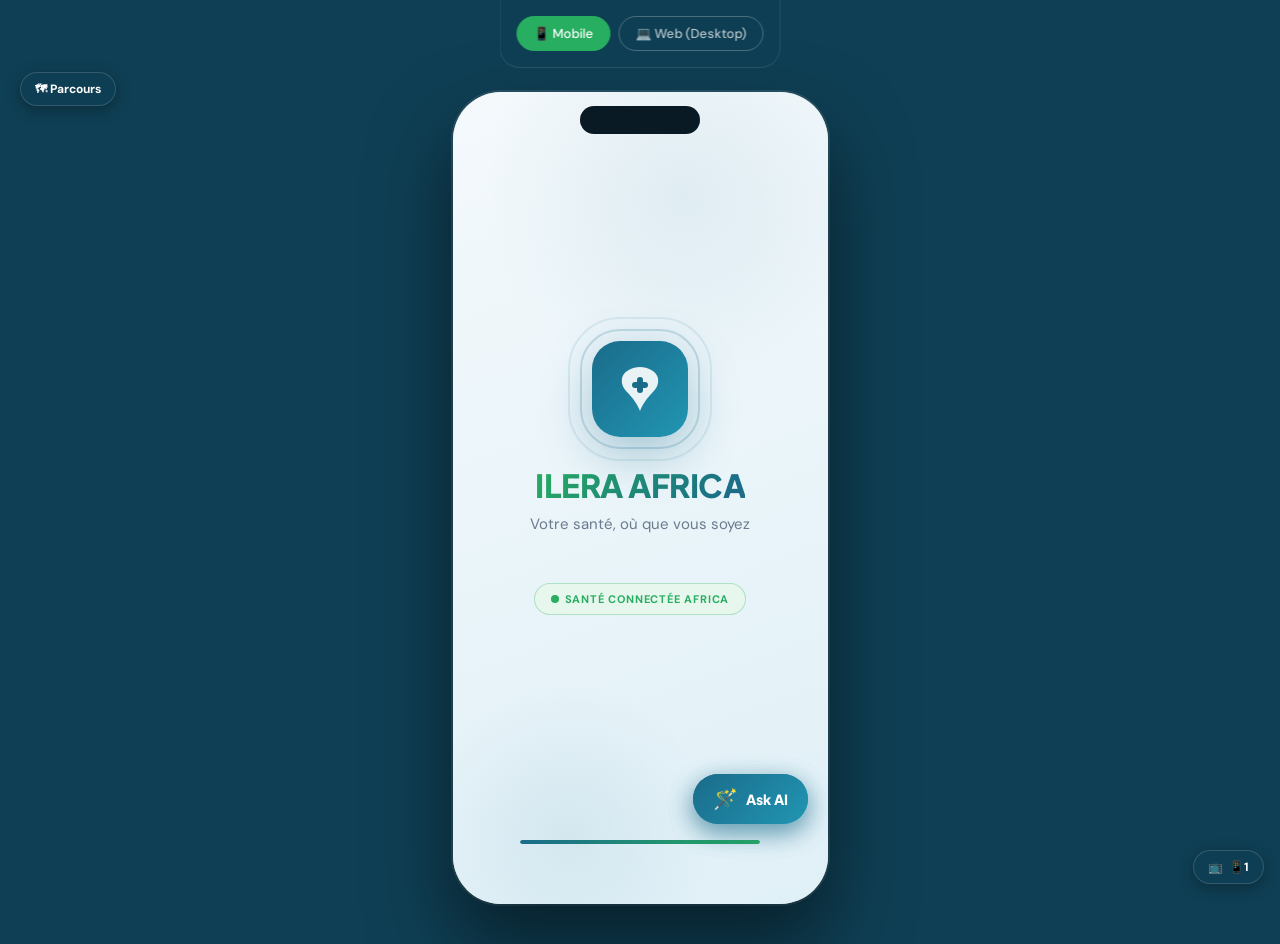
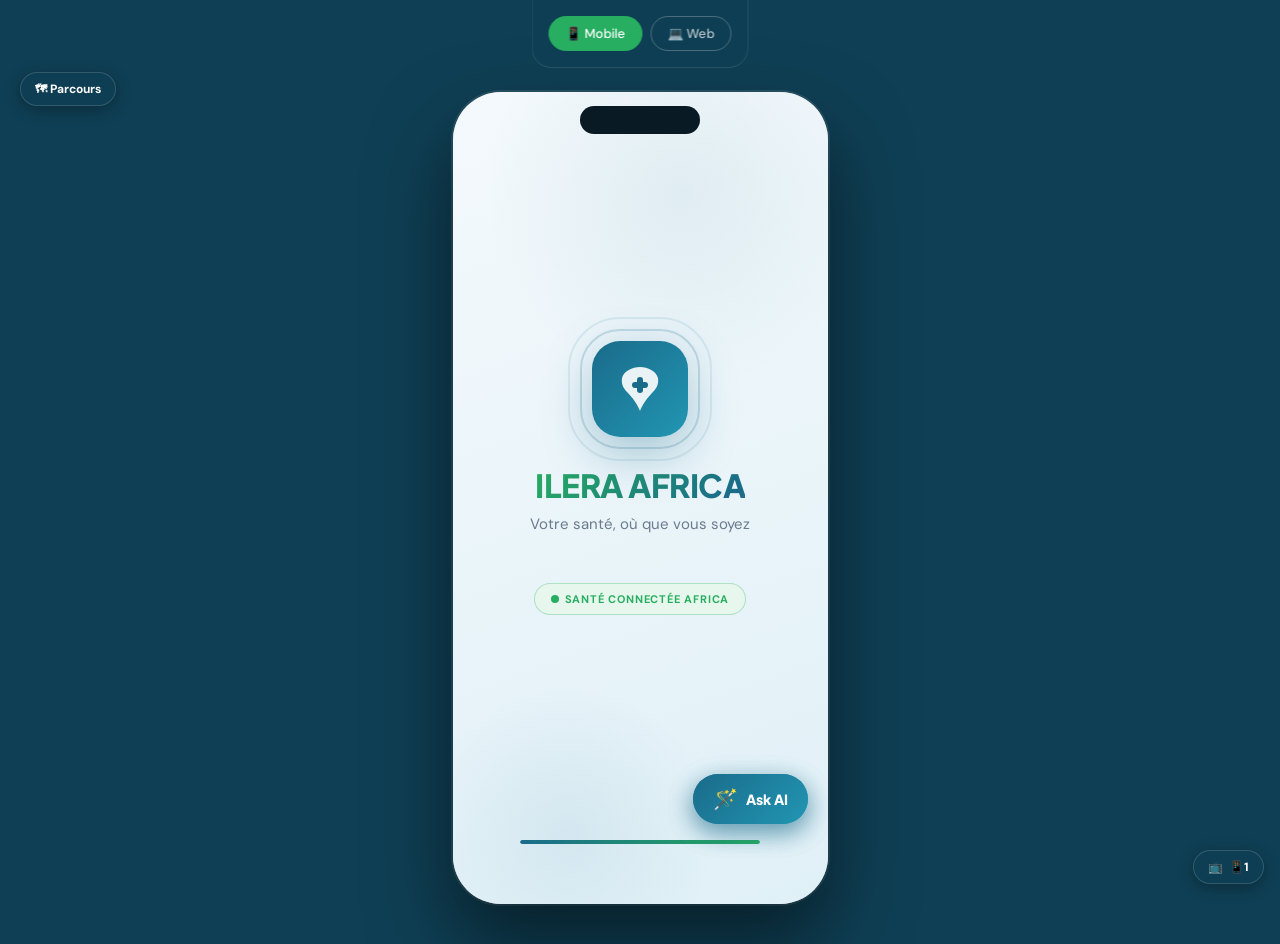
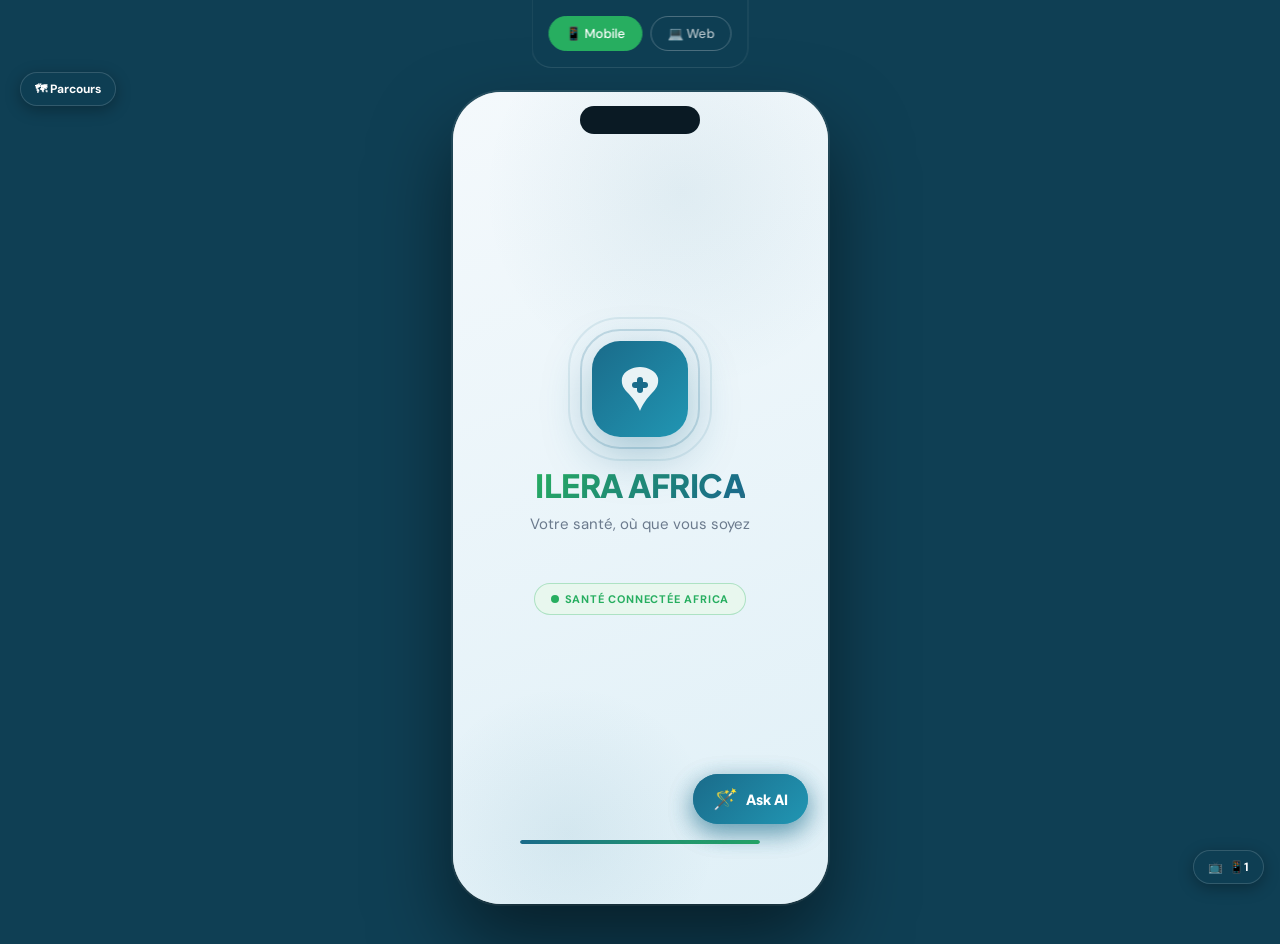
